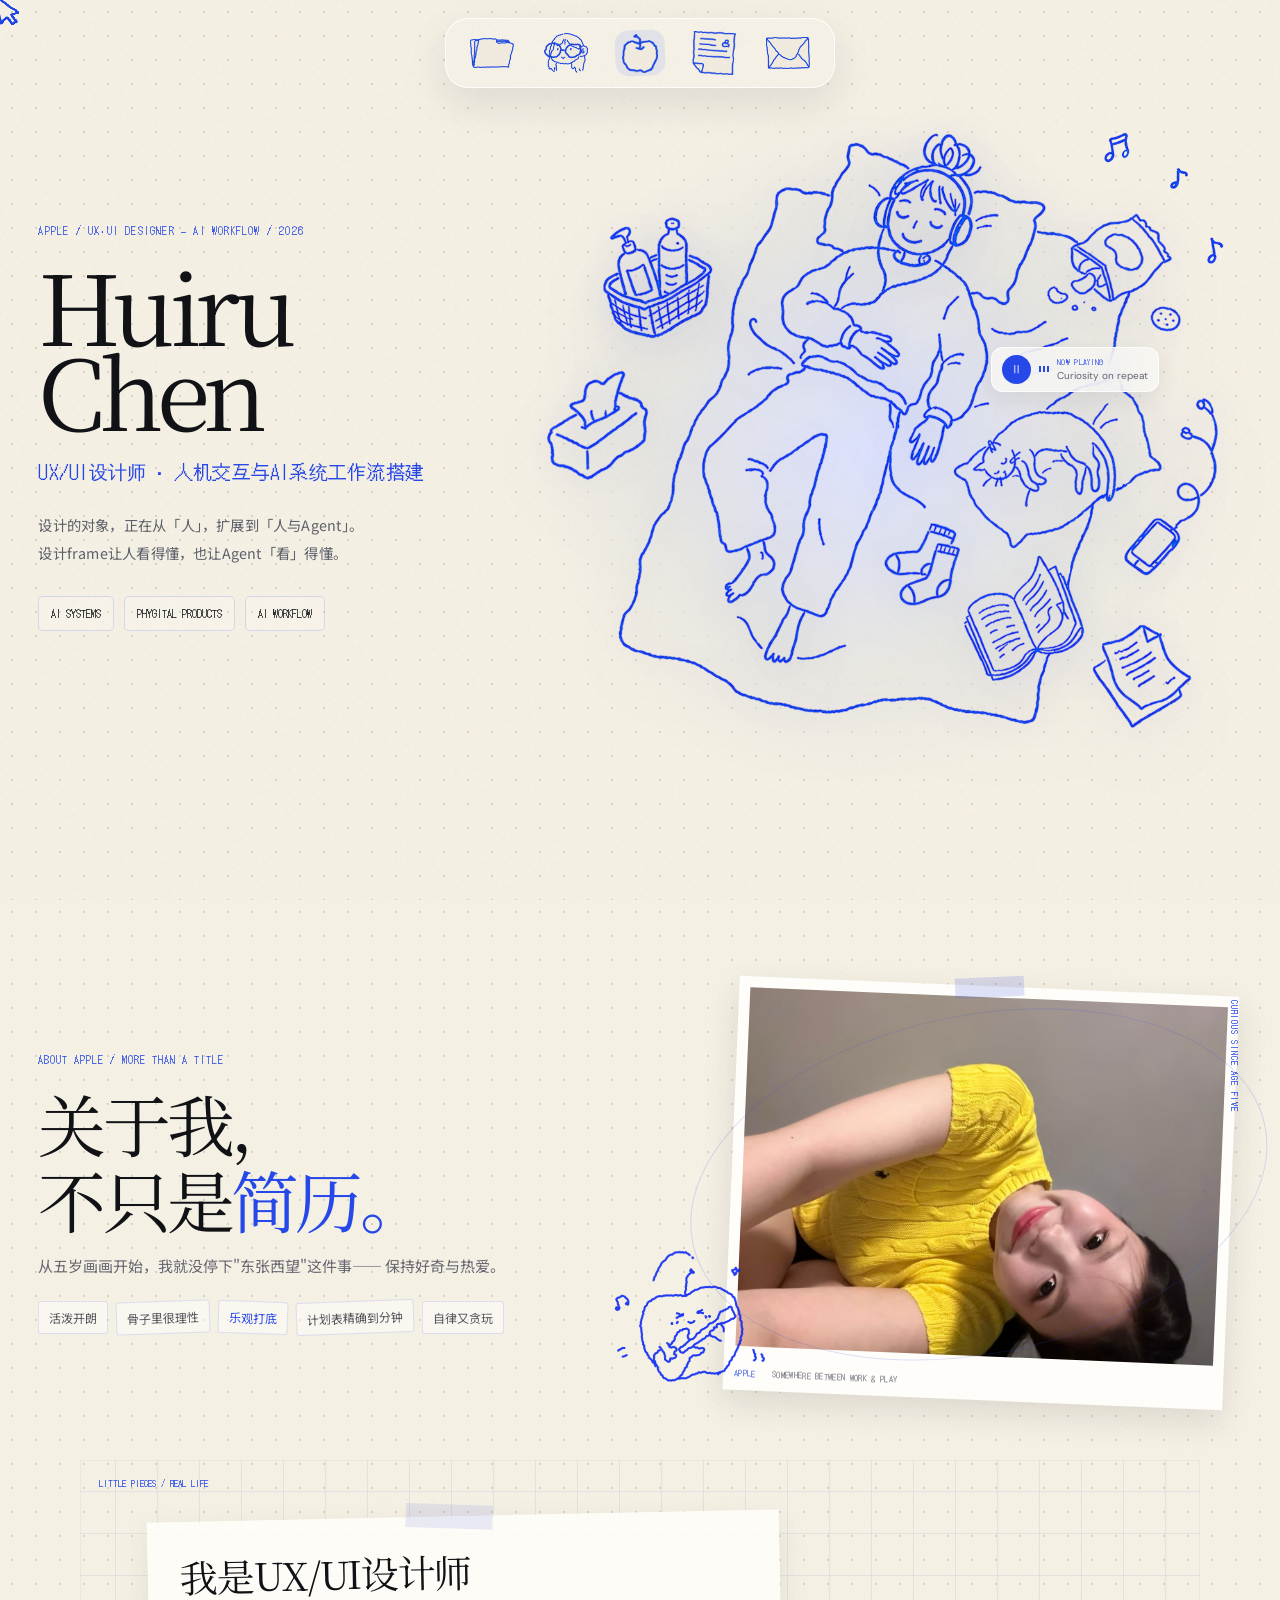
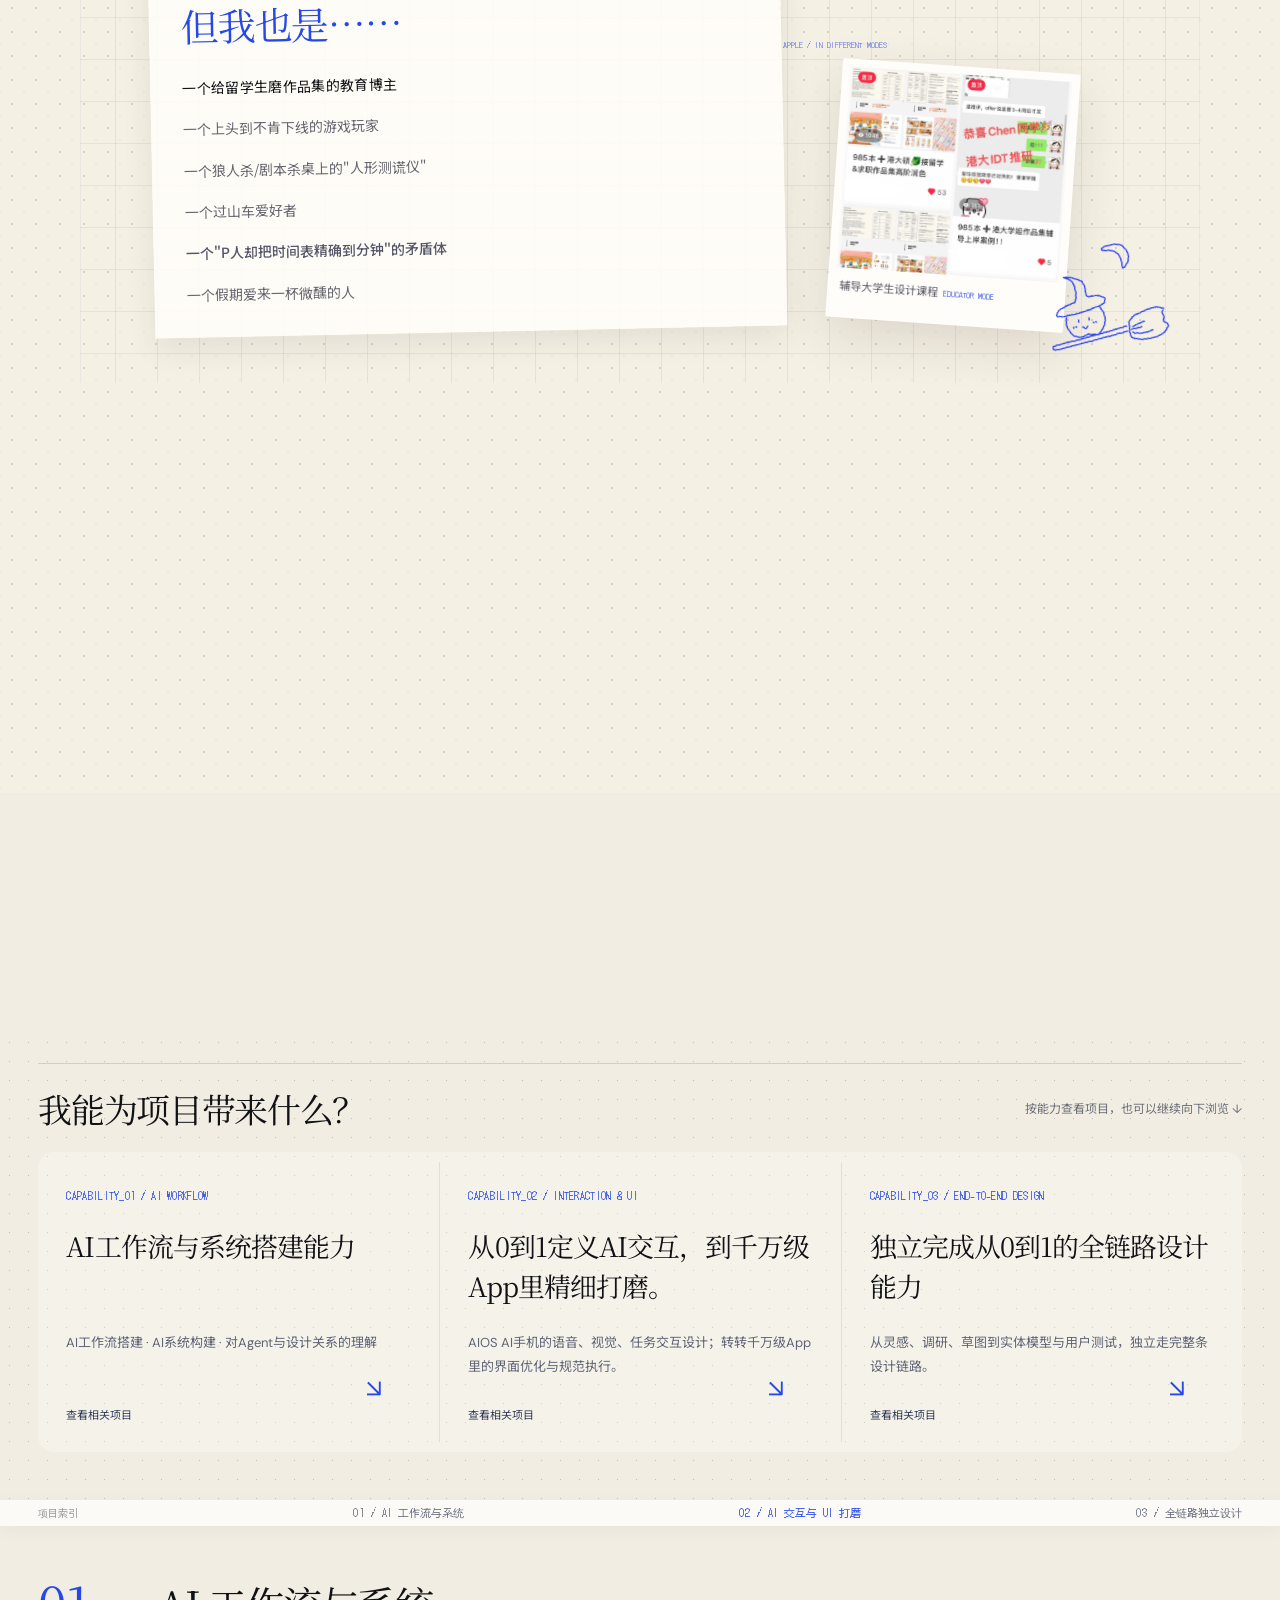
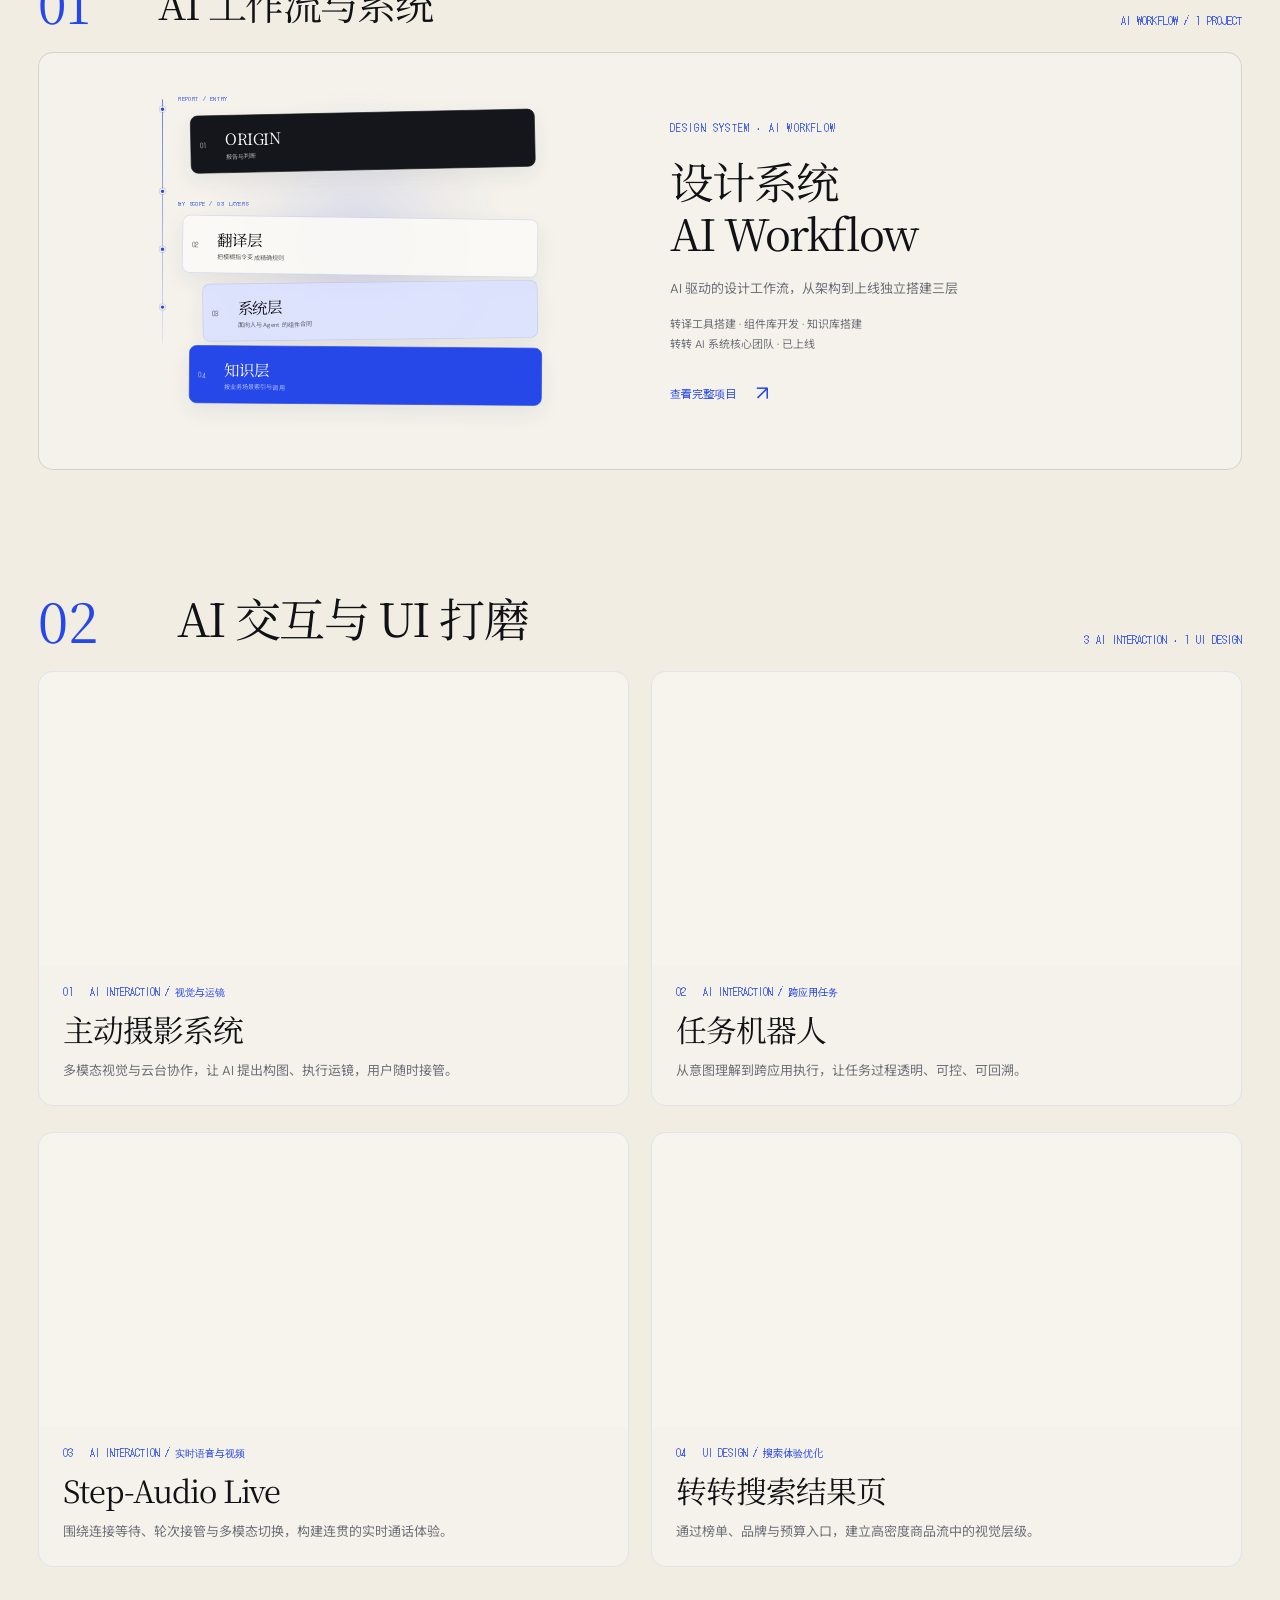
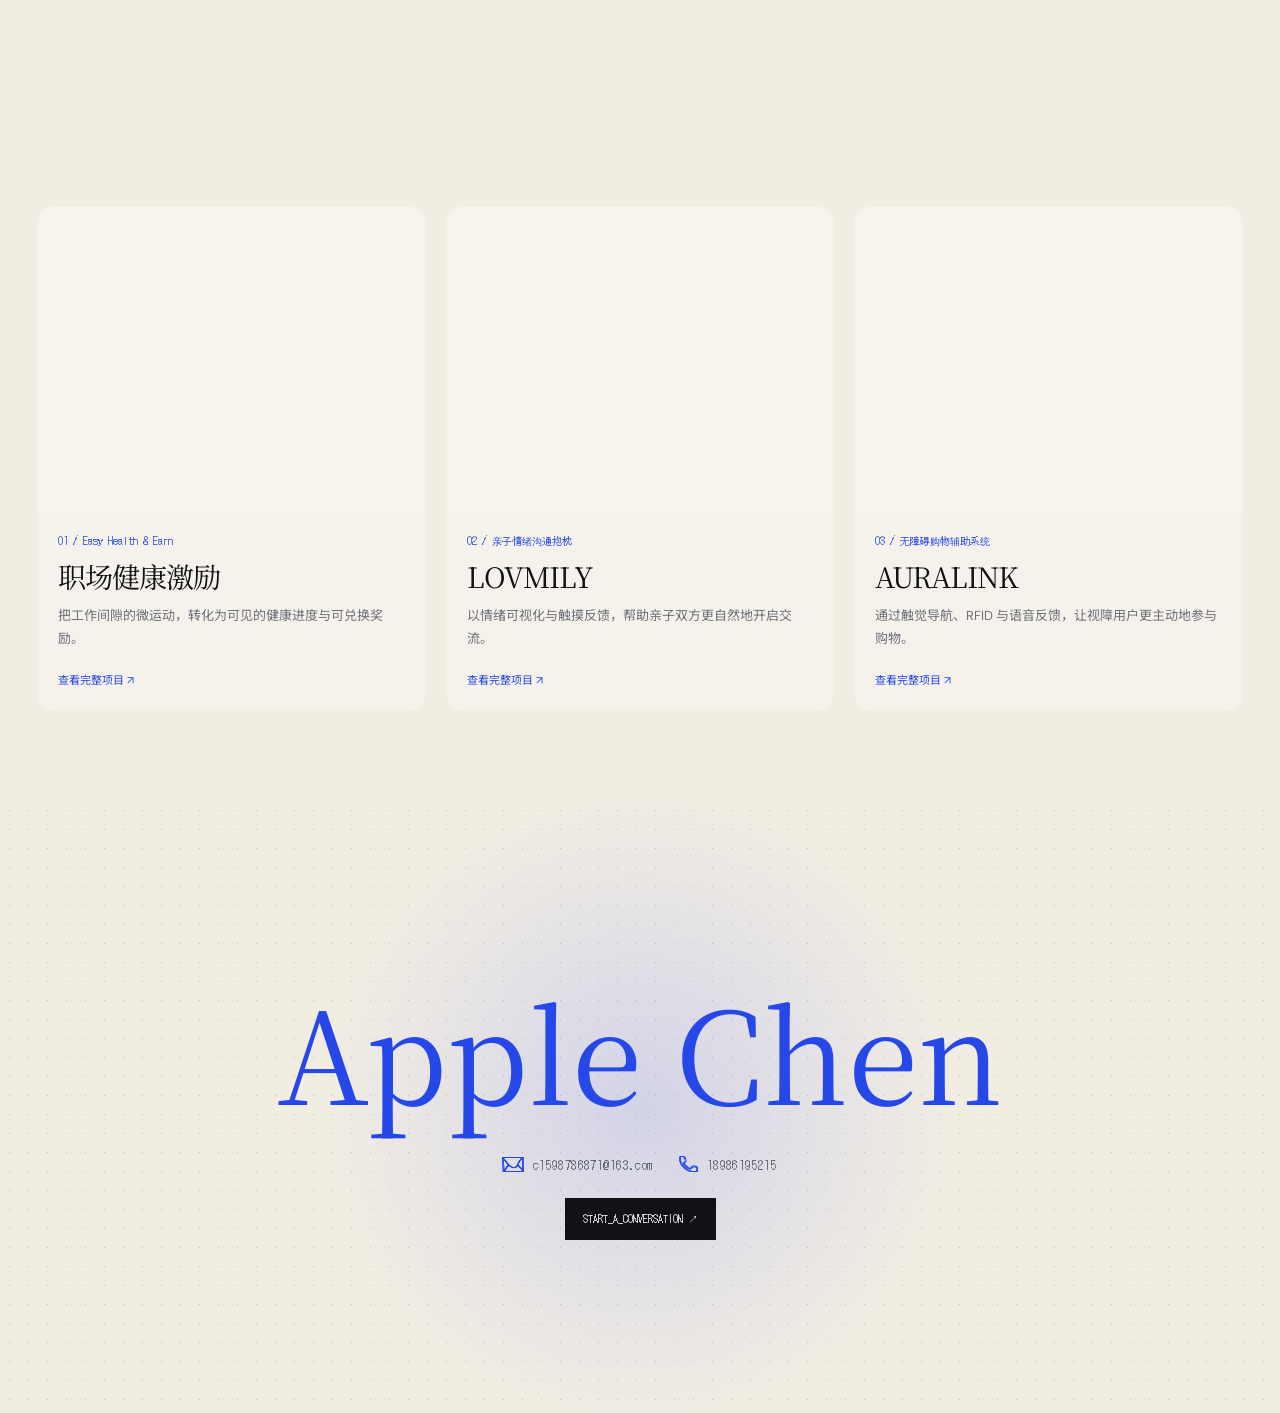
==== index.html @ 6a6ba5b2 "Publish portfolio website" ====
<!doctype html><html lang="zh-CN"><head><meta charset="utf-8"><meta name="viewport" content="width=device-width,initial-scale=1"><title>Apple Chen — AI UX Designer</title>

<style>
:root{--blue:#2648e8;--ink:#111216;--paper:#f1ede3;--cream:#f5f0e4;--white:#fcfcfa;--muted:#6e7079;--line:rgba(17,18,22,.14);--serif:"Noto Serif SC",serif;--sans:"DM Sans","Noto Sans SC",sans-serif;--pixel:"DotGothic16",monospace}*{box-sizing:border-box;margin:0;padding:0}html{scroll-behavior:smooth}body{font-family:var(--sans);background:var(--paper);color:var(--ink);overflow-x:hidden}a{color:inherit}.wrap{width:min(1420px,calc(100% - 6vw));margin:auto}.dot{background-image:radial-gradient(rgba(39,71,232,.24) .75px,transparent .75px);background-size:15px 15px}.grain{position:fixed;inset:0;pointer-events:none;z-index:9998;opacity:.025;background-image:url("data:image/svg+xml,%3Csvg viewBox='0 0 180 180' xmlns='http://www.w3.org/2000/svg'%3E%3Cfilter id='n'%3E%3CfeTurbulence baseFrequency='.9' numOctaves='3' stitchTiles='stitch'/%3E%3C/filter%3E%3Crect width='100%25' height='100%25' filter='url(%23n)'/%3E%3C/svg%3E")}
.cursor{position:fixed;z-index:10000;pointer-events:none;display:none;transform:translate(-4px,-4px)}.viewcursor{position:fixed;z-index:10001;pointer-events:none;display:none;transform:translate(-50%,-50%) scale(.5);width:72px;height:72px;border-radius:50%;background:var(--blue);color:#fff;place-items:center;font:11px var(--pixel);opacity:0;transition:opacity .18s,transform .25s}@media(pointer:fine){body,a,button{cursor:none}.cursor{display:block}.viewcursor{display:grid}.viewcursor.on{opacity:1;transform:translate(-50%,-50%) scale(1)}.viewcursor.on~.cursor{opacity:0}}
.nav{position:fixed;z-index:1000;top:18px;left:50%;transform:translateX(-50%);height:70px;width:min(660px,calc(100% - 24px));display:flex;align-items:center;justify-content:center;background:rgba(244,240,232,.78);backdrop-filter:blur(22px) saturate(150%);border:1px solid rgba(255,255,255,.85);border-radius:18px;box-shadow:0 15px 40px rgba(30,32,45,.1);transition:.35s}.nav.small{height:56px;top:10px}.brand{position:absolute;left:20px;font:11px var(--pixel)}.navicons{display:flex;gap:8px}.navicons a{width:59px;height:54px;display:grid;place-items:center;border-radius:12px;position:relative;transition:.28s}.navicons a:hover{background:#fff;transform:translateY(-5px) rotate(-2deg)}.navicons img{width:44px;height:44px;object-fit:contain}.navicons a:nth-child(3) img{width:39px;height:39px}.navicons span{position:absolute;top:59px;background:var(--ink);color:#fff;padding:5px 7px;font:9px var(--pixel);opacity:0;transform:translateY(-5px);transition:.2s;white-space:nowrap}.navicons a:hover span{opacity:1;transform:none}
.hero{height:100svh;min-height:760px;position:relative;overflow:hidden;display:grid;align-items:center;padding-top:92px}.hero:before{content:"";position:absolute;inset:0;background:linear-gradient(90deg,rgba(255,255,255,.34),transparent 42%)}.heroGrid{position:relative;display:grid;grid-template-columns:.78fr 1.22fr;align-items:center;gap:3vw}.heroCopy{z-index:3}.sys{font:11px var(--pixel);color:var(--blue);letter-spacing:.12em}.hero h1{font:400 clamp(62px,7.6vw,120px)/.88 var(--serif);letter-spacing:-.065em;margin:24px 0}.hero h1 span{display:block;color:var(--blue);font-size:.48em;margin-top:22px;letter-spacing:-.025em}.heroCopy p{font-size:clamp(16px,1.4vw,21px);line-height:1.75;color:#5d606a;max-width:590px}.tags{display:flex;gap:7px;flex-wrap:wrap;margin-top:30px}.tags span{border:1px solid var(--line);padding:7px 9px;font:10px var(--pixel);background:rgba(255,255,255,.32)}
.scene{height:min(750px,76vh);position:relative;display:grid;place-items:center;isolation:isolate}.scene:before{content:"";position:absolute;width:95%;aspect-ratio:1;border-radius:50%;background:radial-gradient(circle,#dfe4ff 0,#e9e8e2 45%,transparent 71%);z-index:-1}.listener{width:100%;height:100%;object-fit:contain;filter:drop-shadow(0 25px 38px rgba(38,47,103,.13));transition:filter .4s}.scene.playing .listener{filter:drop-shadow(0 25px 38px rgba(38,47,103,.13)) drop-shadow(0 0 18px rgba(38,72,232,.18))}.musicnote{position:absolute;color:var(--blue);font:26px var(--serif);transition:transform .2s;animation:float 3s ease-in-out infinite}.n1{top:15%;right:18%}.n2{top:28%;right:9%;animation-delay:.6s}.n3{top:12%;right:3%;animation-delay:1.1s}.n4{left:18%;bottom:19%;animation-delay:1.7s}@keyframes float{50%{transform:translateY(-12px) rotate(7deg)}}.scene:not(.playing) .musicnote{animation-play-state:paused;opacity:.28}.soundwave{position:absolute;left:55%;top:26%;width:150px;height:150px;border:1px solid var(--blue);border-radius:50%;opacity:0}.scene.playing .soundwave{animation:pulse 2s infinite}.scene.playing .soundwave:nth-of-type(2){animation-delay:.65s}.scene.playing .soundwave:nth-of-type(3){animation-delay:1.3s}@keyframes pulse{0%{transform:scale(.3);opacity:.5}100%{transform:scale(1.4);opacity:0}}.player{position:absolute;right:7%;bottom:10%;display:flex;align-items:center;gap:12px;background:rgba(255,255,255,.74);backdrop-filter:blur(15px);padding:11px 14px;border:1px solid #fff;border-radius:10px;box-shadow:0 12px 30px rgba(32,35,56,.08)}.playBtn{width:38px;height:38px;border:0;border-radius:50%;background:var(--blue);color:#fff;font-size:13px}.track b{display:block;font:10px var(--pixel);color:var(--blue)}.track span{display:block;font-size:11px;color:#646771;margin-top:3px}.equalizer{display:flex;gap:3px;align-items:center;height:28px}.equalizer i{width:3px;height:8px;background:var(--blue);animation:eq .85s infinite alternate}.equalizer i:nth-child(2){animation-delay:.2s}.equalizer i:nth-child(3){animation-delay:.4s}.scene:not(.playing) .equalizer i{animation-play-state:paused;height:3px}@keyframes eq{to{height:25px}}.scrollhint{position:absolute;bottom:22px;left:50%;font:10px var(--pixel);color:#777;writing-mode:vertical-rl}.scrollhint:after{content:"";display:block;width:1px;height:45px;background:var(--blue);margin:9px auto;animation:scroll 1.8s infinite}@keyframes scroll{0%{transform:scaleY(0);transform-origin:top}45%{transform:scaleY(1);transform-origin:top}55%{transform:scaleY(1);transform-origin:bottom}100%{transform:scaleY(0);transform-origin:bottom}}
.about{padding:120px 0;background:var(--ink);color:#fff;overflow:hidden}.aboutgrid{display:grid;grid-template-columns:.62fr 1.38fr;gap:8vw;align-items:center}.aboutportrait{height:430px;display:grid;place-items:center;position:relative}.aboutportrait:before{content:"";position:absolute;width:85%;aspect-ratio:1;border:1px dashed #5767c8;border-radius:50%;animation:spin 18s linear infinite}@keyframes spin{to{transform:rotate(360deg)}}.aboutportrait img{width:90%;height:90%;object-fit:contain;position:relative}.eyebrow{font:11px var(--pixel);color:#8394ff}.about h2{font:400 clamp(45px,5vw,76px)/1.12 var(--serif);letter-spacing:-.04em;margin:20px 0 30px}.about h2 em{font-style:normal;color:#8da0ff}.about p{font-size:clamp(17px,1.45vw,21px);line-height:1.8;color:#c6c8d0;max-width:800px}.aboutfacts{display:flex;gap:1px;margin-top:42px;background:#33343c;border:1px solid #33343c}.aboutfacts div{flex:1;padding:20px;background:#17181d}.aboutfacts b{display:block;color:#8092ff;font:9px var(--pixel);margin-bottom:8px}.aboutfacts span{font-size:12px;color:#bbbfc8}
.capIndex{padding:100px 0 110px;background:var(--white)}.indexHead{display:flex;align-items:end;justify-content:space-between;margin-bottom:38px}.indexHead h2{font:400 clamp(40px,5vw,70px)/1.06 var(--serif);letter-spacing:-.04em}.indexHead p{font:11px var(--pixel);color:var(--muted)}.capJump{display:grid;grid-template-columns:repeat(3,1fr);border:1px solid var(--ink);background:var(--ink);gap:1px}.capJump a{min-height:235px;background:var(--white);padding:25px;text-decoration:none;position:relative;overflow:hidden;transition:.35s}.capJump a:before{content:"";position:absolute;inset:100% 0 0;background:var(--blue);transition:.45s cubic-bezier(.2,.8,.2,1)}.capJump a:hover:before{inset:0}.capJump a>*{position:relative;z-index:1}.capJump a:hover{color:#fff}.capNo{font:10px var(--pixel);color:var(--blue)}.capJump a:hover .capNo{color:#fff}.capJump h3{font:400 clamp(27px,3vw,42px)/1.08 var(--serif);margin:48px 0 12px}.capJump p{font-size:13px;line-height:1.6;color:#747680;max-width:330px}.capJump a:hover p{color:#dce0ff}.jumpArrow{position:absolute!important;right:22px;bottom:18px;font-size:25px}
.rail{position:sticky;top:77px;z-index:20;background:rgba(241,237,227,.88);backdrop-filter:blur(18px);border-top:1px solid var(--line);border-bottom:1px solid var(--line)}.railin{height:52px;display:flex;align-items:center;justify-content:space-between}.rail a{text-decoration:none;font:10px var(--pixel);color:#767983;transition:.2s}.rail a.active{color:var(--blue)}.rail span{font:10px var(--pixel);color:#999}
.chapter{min-height:92vh;padding:95px 0 110px;scroll-margin-top:118px}/* Shared paper canvas: no alternating chapter backgrounds. */
#projects{background:var(--paper)}
#projects>.chapter{background:transparent;border-top:0;border-bottom:0;box-shadow:none}.chapterHead{display:grid;grid-template-columns:.25fr .75fr;gap:3vw;align-items:end;margin-bottom:38px}.chapterNo{font:400 72px/1 var(--serif);color:var(--blue)}.chapterTitle{display:flex;justify-content:space-between;align-items:end}.chapterTitle h2{font:400 clamp(38px,5vw,68px)/1.05 var(--serif);letter-spacing:-.04em}.chapterTitle p{font:11px var(--pixel);color:var(--blue)}.projectLayout{display:grid;grid-template-columns:1.38fr .62fr;gap:14px;height:610px}.sideProjects{display:grid;grid-template-rows:1fr 1fr;gap:14px}.project{position:relative;overflow:hidden;border-radius:18px;background:#fff;text-decoration:none;display:block;isolation:isolate;transition:box-shadow .35s}.project:hover{box-shadow:0 28px 65px rgba(30,33,52,.16)}.projectMedia{position:absolute;inset:0;background:#dfe3ff;overflow:hidden}.project:after{content:"";position:absolute;inset:0;background:linear-gradient(transparent 35%,rgba(0,0,0,.77));pointer-events:none}.projectInfo{position:absolute;z-index:3;left:28px;right:28px;bottom:25px;color:#fff}.projectId{font:9px var(--pixel);color:#aab5ff}.project h3{font:400 clamp(25px,3vw,44px)/1.08 var(--serif);margin:10px 0 7px}.projectInfo p{font-size:13px;color:#d6d8df}.sideProjects .projectInfo{left:21px;right:21px;bottom:18px}.sideProjects .project h3{font-size:26px}.sideProjects .projectInfo p{font-size:11px}.projectTags{display:flex;gap:5px;margin-top:15px}.projectTags span{padding:5px 7px;border:1px solid rgba(255,255,255,.35);font:8px var(--pixel)}
.aiCam{background:#121318}.aiCam img{width:100%;height:100%;object-fit:cover;transition:transform .7s}.project:hover .aiCam img{transform:scale(1.04)}.tracking{position:absolute;left:56%;top:28%;width:130px;height:130px;border:2px solid #77ff83;border-radius:18px;animation:track 3.2s ease-in-out infinite}@keyframes track{50%{transform:translate(20px,-12px) scale(.92)}}.agent{display:grid;place-items:center;background-color:#dfe3ff;background-image:radial-gradient(#6077f0 .7px,transparent .7px);background-size:13px 13px}.flow{display:flex;gap:5px;align-items:center}.flow span{background:#fff;padding:10px;font:8px var(--pixel);border:1px solid #aeb8ed}.flow i{color:var(--blue);font-style:normal}.love{display:grid;place-items:center;background:linear-gradient(140deg,#ddd5d1,#d9ddff)}.pillow{width:48%;aspect-ratio:1.3;background:rgba(255,255,255,.8);border-radius:46%;box-shadow:0 25px 60px rgba(55,44,92,.2);animation:breathe 3s ease-in-out infinite}@keyframes breathe{50%{transform:scale(1.06)}}.ring{display:grid;place-items:center;background:#111}.ring i{width:150px;height:150px;border:27px solid #c8c8c8;border-radius:50%;box-shadow:0 20px 50px #000}.access{display:grid;place-items:center;background:#17181d}.access svg,.jewel svg,.health svg{width:75%;height:75%}.access path,.jewel path,.health path{fill:none;stroke:#7185ff;stroke-width:2}.access circle,.health circle{fill:#fff}.jewel{display:grid;place-items:center;background:#dad8cf}.jewel path{stroke:#111}.health{display:grid;place-items:center;background:#dce3ff}.health path{stroke:var(--blue);stroke-dasharray:8 7;animation:path 10s linear infinite}@keyframes path{to{stroke-dashoffset:-160}}.lac{display:grid;place-items:center;background:#17181d;color:#fff}.metric{font:400 74px var(--serif)}.metric small{display:block;text-align:center;color:#91a1ff;font:9px var(--pixel)}.web{display:grid;place-items:center;background-color:#eee;background-image:linear-gradient(rgba(0,0,0,.07) 1px,transparent 1px),linear-gradient(90deg,rgba(0,0,0,.07) 1px,transparent 1px);background-size:30px 30px}.wire{width:70%;padding:22px;background:#fff;border:1px solid #999}.wire i{display:block;height:7px;background:#ddd;margin:8px}.wire i:first-child{width:43%;background:var(--blue)}
.footer{min-height:68vh;display:grid;place-items:center;text-align:center;position:relative;overflow:hidden}.footer:before{content:"";position:absolute;width:650px;height:650px;border-radius:50%;background:radial-gradient(circle,rgba(59,82,255,.17),transparent 68%)}.footer h2{font:400 clamp(72px,10vw,150px)/.9 var(--serif);color:var(--blue);position:relative}.footer a{display:inline-flex;margin-top:38px;padding:13px 18px;background:var(--ink);color:#fff;text-decoration:none;font:10px var(--pixel);position:relative;transition:.25s}.footer a:hover{transform:translateY(-5px);background:var(--blue)}.reveal{opacity:0;transform:translateY(35px);transition:opacity .75s,transform .75s cubic-bezier(.2,.8,.2,1)}.reveal.seen{opacity:1;transform:none}
@media(max-width:850px){.brand{display:none}.nav{width:min(420px,calc(100% - 20px))}.navicons{gap:1px}.navicons a{width:53px}.hero{height:auto;min-height:100svh;padding:120px 0 60px}.heroGrid,.aboutgrid{grid-template-columns:1fr;text-align:center}.heroCopy p,.about p{margin:auto}.tags{justify-content:center}.scene{height:52vh}.player{right:2%;bottom:2%}.aboutportrait{height:300px}.aboutfacts{display:grid}.indexHead,.chapterTitle{display:block}.indexHead p,.chapterTitle p{margin-top:14px}.capJump{grid-template-columns:1fr}.chapterHead{grid-template-columns:1fr}.projectLayout{height:auto;grid-template-columns:1fr}.project{height:520px}.sideProjects .project{height:360px}.rail span{display:none}.railin{gap:10px}.rail a{font-size:8px}.wrap{width:min(100% - 26px,700px)}}
/* v3: long-form About + portfolio-like rhythm */
.cursor{width:29px;height:35px;object-fit:contain}.viewcursor{width:94px;height:64px;background:transparent}.viewcursor img{width:100%;height:100%;object-fit:contain}.hero{background:var(--cream)}.scene{height:min(690px,72vh);padding:28px}.listener{max-width:100%;max-height:100%;width:auto;height:auto}.heroBridge{height:120px;background:var(--cream);position:relative;overflow:hidden}.heroBridge:before{content:"";position:absolute;left:-4%;right:-4%;bottom:-65px;height:140px;border:3px solid var(--blue);border-radius:50% 50% 0 0/100% 100% 0 0;opacity:.5}.heroBridge img{position:absolute;width:150px;right:7%;top:5px;transform:rotate(8deg)}
.about{padding:0;background:var(--cream);color:var(--ink)}.aboutIntro{padding:100px 0 110px}.aboutIntroGrid{display:grid;grid-template-columns:.82fr 1.18fr;gap:7vw;align-items:center}.aboutArt{height:560px;position:relative;display:grid;place-items:center}.aboutArt:before{content:"";position:absolute;width:86%;aspect-ratio:1;border-radius:50%;background:#dfe4ff}.aboutArt img{width:92%;height:92%;object-fit:contain;position:relative}.aboutSticker{position:absolute;padding:10px 13px;background:#fff;border:1px solid var(--ink);box-shadow:5px 5px 0 var(--blue);font:10px var(--pixel)}.st1{top:9%;left:0;transform:rotate(-5deg)}.st2{right:0;bottom:15%;transform:rotate(5deg)}.aboutIntro h2{font:400 clamp(52px,6.5vw,96px)/1 var(--serif);letter-spacing:-.055em;margin:23px 0 30px}.aboutIntro h2 em{font-style:normal;color:var(--blue)}.aboutIntro p{font-size:clamp(17px,1.5vw,22px);line-height:1.85;color:#555861;max-width:780px}.personality{display:flex;gap:7px;flex-wrap:wrap;margin-top:34px}.personality span{padding:8px 11px;border:1px solid var(--ink);font:10px var(--pixel);background:#fff;transition:.25s}.personality span:hover{background:var(--blue);color:#fff;transform:rotate(-3deg) translateY(-4px)}
.aboutNumbers{border-top:1px solid var(--ink);border-bottom:1px solid var(--ink);display:grid;grid-template-columns:1fr 1fr;background:var(--ink);gap:1px}.aboutNumbers article{background:var(--cream);padding:65px 6vw;position:relative;overflow:hidden}.aboutNumbers b{display:block;font:400 clamp(65px,8vw,120px)/1 var(--serif);color:var(--blue);transition:.3s}.aboutNumbers p{font-size:14px;line-height:1.6;color:#656872;margin-top:13px;max-width:350px}.aboutNumbers small{position:absolute;right:25px;top:22px;font:9px var(--pixel);color:#777}.aboutNumbers article:hover b{font-style:italic;transform:translateX(10px)}
.journey{padding:120px 0;background:#e1e5ff;position:relative;overflow:hidden}.journeyTitle{display:flex;justify-content:space-between;align-items:end;margin-bottom:70px}.journeyTitle h3{font:400 clamp(42px,5.5vw,78px)/1.05 var(--serif);letter-spacing:-.04em}.journeyTitle p{font:10px var(--pixel);color:var(--blue)}.timeline{position:relative;display:grid}.timeline:before{content:"";position:absolute;left:50%;top:0;bottom:0;width:2px;background:var(--blue);transform:translateX(-50%)}.timeRow{min-height:175px;display:grid;grid-template-columns:1fr 90px 1fr;align-items:center}.timeRow:nth-child(odd) .timeCopy{grid-column:1;text-align:right}.timeRow:nth-child(odd) .timeDot{grid-column:2}.timeRow:nth-child(even) .timeCopy{grid-column:3}.timeRow:nth-child(even) .timeDot{grid-column:2;grid-row:1}.timeDot{width:18px;height:18px;border:3px solid var(--blue);background:var(--cream);border-radius:50%;justify-self:center;position:relative}.timeDot:after{content:"";position:absolute;inset:-14px;border:1px solid var(--blue);border-radius:50%;animation:ping 2.4s infinite}@keyframes ping{50%{transform:scale(1.3);opacity:0}}.timeCopy{padding:23px 28px}.timeCopy small{font:10px var(--pixel);color:var(--blue)}.timeCopy h4{font:500 clamp(19px,2vw,28px) var(--sans);margin:8px 0}.timeCopy p{font-size:13px;color:#656979;line-height:1.6}.toolbox{padding:110px 0;background:var(--cream)}.toolGrid{display:grid;grid-template-columns:.8fr 1.2fr;gap:8vw;align-items:start}.toolbox h3{font:400 clamp(43px,5.5vw,78px)/1.06 var(--serif);letter-spacing:-.04em;position:sticky;top:125px}.skillCloud{display:flex;flex-wrap:wrap;gap:10px}.skillCloud span{font:11px var(--pixel);border:1px solid var(--ink);padding:15px 18px;background:#fff;transition:.28s}.skillCloud span:nth-child(3n){border-radius:50%}.skillCloud span:nth-child(4n){transform:rotate(3deg)}.skillCloud span:hover{background:var(--ink);color:#fff;transform:translateY(-7px) rotate(-2deg);box-shadow:7px 7px 0 var(--blue)}
.capIndex{padding:115px 0;background:var(--white)}.capJump{height:465px;display:flex;gap:13px;border:0;background:transparent}.capJump a{flex:1;min-height:0;border:1px solid var(--line);border-radius:20px;background:#f1f1ef;padding:28px;transition:flex .65s cubic-bezier(.2,.8,.2,1),background .35s,color .35s}.capJump a:before{display:none}.capJump a:hover{flex:2.2;background:var(--ink);color:#fff}.capJump a:nth-child(2):hover{background:var(--blue)}.capJump h3{margin-top:85px;font-size:clamp(30px,3.6vw,56px)}.capJump p{position:absolute;left:28px;right:28px;bottom:34px;opacity:0;transform:translateY(12px);transition:.35s}.capJump a:hover p{opacity:1;transform:none;color:#d7dae5}.jumpArrow{transition:.3s}.capJump a:hover .jumpArrow{transform:translateY(7px)}
.chapter{position:relative}.project{border:1px solid rgba(17,18,22,.12)}.projectLayout{transform:rotate(-.35deg)}.sideProjects{transform:translateY(18px) rotate(.55deg)}.chapter:nth-child(even) .projectLayout{transform:rotate(.35deg)}.chapter:nth-child(even) .sideProjects{transform:translateY(18px) rotate(-.55deg)}
@media(max-width:850px){.aboutIntroGrid,.toolGrid{grid-template-columns:1fr;text-align:center}.aboutArt{height:380px}.aboutNumbers{grid-template-columns:1fr}.timeline:before{left:16px}.timeRow{grid-template-columns:34px 1fr}.timeRow .timeDot,.timeRow:nth-child(odd) .timeDot,.timeRow:nth-child(even) .timeDot{grid-column:1;grid-row:1}.timeRow .timeCopy,.timeRow:nth-child(odd) .timeCopy,.timeRow:nth-child(even) .timeCopy{grid-column:2;text-align:left}.toolbox h3{position:static;margin-bottom:45px}.capJump{height:auto;display:grid}.capJump a{min-height:250px}.capJump a:hover{min-height:380px}.projectLayout,.sideProjects,.chapter:nth-child(even) .projectLayout,.chapter:nth-child(even) .sideProjects{transform:none}.heroBridge{height:80px}}
/* v4: quieter navigation, playful transitions, three project rhythms */
.nav{width:auto;min-width:390px;padding:0 10px;height:64px;border-radius:16px;background:rgba(245,241,232,.9)}.nav.small{height:52px}.brand{display:none}.navicons a{width:66px}.navicons a:after{content:"";position:absolute;left:50%;bottom:1px;width:0;height:3px;background:var(--blue);border-radius:50%;transform:translateX(-50%) rotate(-2deg);transition:.28s}.navicons a.current:after{width:28px}.navicons span{background:var(--cream);color:var(--ink);border:1px solid var(--ink);box-shadow:3px 3px 0 var(--blue);transform:translateY(-8px) rotate(-2deg)}.navicons a:hover span{transform:translateY(0) rotate(-2deg)}.heroBridge{display:none}
.desk{padding:95px 0 120px;background:var(--cream);overflow:hidden}.deskGrid{display:grid;grid-template-columns:.72fr 1.28fr;gap:5vw;align-items:center}.deskCopy h3{font:400 clamp(44px,5.5vw,78px)/1.06 var(--serif);letter-spacing:-.045em}.deskCopy p{font-size:15px;color:#646771;line-height:1.75;margin-top:24px;max-width:460px}.deskScene{height:570px;position:relative;display:grid;place-items:center}.deskScene:before{content:"";position:absolute;inset:7% 2%;background:#e0e5ff;border-radius:50%;transform:rotate(-3deg)}.deskScene img{width:100%;height:100%;object-fit:contain;position:relative;transition:transform .25s}.hot{position:absolute;width:16px;height:16px;border:3px solid var(--blue);background:var(--cream);border-radius:50%;z-index:3}.hot:after{content:attr(data-note);position:absolute;left:22px;top:-12px;width:max-content;max-width:190px;padding:9px 11px;background:var(--ink);color:#fff;font:10px/1.45 var(--pixel);opacity:0;transform:translateY(7px);transition:.25s}.hot:hover:after{opacity:1;transform:none}.h1{left:44%;top:40%}.h2{right:17%;top:38%}.h3{left:16%;bottom:24%}.deskMode{display:flex;gap:7px;margin-top:35px}.deskMode button{border:1px solid var(--ink);background:#fff;padding:9px 12px;font:10px var(--pixel);transition:.25s}.deskMode button.active,.deskMode button:hover{background:var(--blue);color:#fff;transform:translateY(-3px)}
.projectPortal{min-height:72vh;padding:90px 0 45px;background:#e1e5ff;position:relative;overflow:hidden;display:grid;align-items:center}.portalGrid{display:grid;grid-template-columns:1fr 1fr;gap:5vw;align-items:center}.portalArt{height:510px;position:relative;display:grid;place-items:center}.portalArt img{width:94%;height:94%;object-fit:contain;position:relative;transition:transform .7s cubic-bezier(.2,.8,.2,1)}.projectPortal.seen .portalArt img{transform:translateY(-15px) rotate(2deg)}.portalCopy h3{font:400 clamp(48px,6.5vw,94px)/1 var(--serif);letter-spacing:-.055em}.portalCopy p{font-size:16px;line-height:1.7;color:#5c6070;margin-top:24px}.miniFolders{position:absolute;inset:0;pointer-events:none}.miniFolders i{position:absolute;width:120px;height:78px;border:2px solid var(--blue);background:var(--cream);border-radius:8px;opacity:0;transition:.7s .2s}.miniFolders i:before{content:"";position:absolute;width:48px;height:13px;border:2px solid var(--blue);border-bottom:0;top:-15px;left:8px;border-radius:6px 6px 0 0}.miniFolders i:nth-child(1){left:2%;top:18%}.miniFolders i:nth-child(2){right:4%;top:16%}.miniFolders i:nth-child(3){right:10%;bottom:8%}.projectPortal.seen .miniFolders i{opacity:1}.projectPortal.seen .miniFolders i:nth-child(1){transform:rotate(-8deg) translate(-15px,-5px)}.projectPortal.seen .miniFolders i:nth-child(2){transform:rotate(7deg) translate(12px,-8px)}.projectPortal.seen .miniFolders i:nth-child(3){transform:rotate(-4deg) translate(8px,12px)}
.capIndex{padding-top:65px;background:#e1e5ff}.indexHead{margin-bottom:28px}.capJump{height:410px}.capJump a{background:rgba(252,252,250,.85)}.rail{top:69px}.chapter{min-height:0;padding:68px 0 90px}.chapterHead{margin-bottom:24px;grid-template-columns:100px 1fr}.chapterNo{font-size:54px}.chapterTitle h2{font-size:clamp(35px,4.3vw,60px)}.projectLayout{height:610px;transform:none!important}.sideProjects{transform:none!important}
#cap-ai .projectLayout{grid-template-columns:1fr;grid-template-rows:1.12fr .88fr;height:680px}#cap-ai .projectLayout>.project{grid-row:1}#cap-ai .sideProjects{grid-row:2;grid-template-columns:1fr 1fr;grid-template-rows:1fr}#cap-ai .sideProjects .project{height:auto}
#cap-physical .projectLayout{grid-template-columns:repeat(3,1fr);height:530px}#cap-physical .sideProjects{display:contents}#cap-physical .project{height:530px}#cap-physical .projectInfo{left:22px;right:22px}
#cap-impact .projectLayout{grid-template-columns:.82fr 1.24fr .94fr;height:500px}#cap-impact .sideProjects{display:contents}#cap-impact .project{height:500px}#cap-impact .project:nth-child(2){transform:translateY(32px)}
.chapter .project{border-radius:15px}.chapter .project:after{background:linear-gradient(transparent 45%,rgba(0,0,0,.82))}.chapter .project:hover{transform:translateY(-8px)!important}.chapter .sideProjects .project:hover{transform:translateY(-8px)!important}
@media(max-width:850px){.nav{min-width:0;width:min(410px,calc(100% - 18px))}.navicons a{width:55px}.deskGrid,.portalGrid{grid-template-columns:1fr;text-align:center}.deskCopy p,.portalCopy p{margin-left:auto;margin-right:auto}.deskMode{justify-content:center}.deskScene,.portalArt{height:390px}.projectPortal{padding-top:70px}.capJump{height:auto}.projectLayout,#cap-ai .projectLayout,#cap-physical .projectLayout,#cap-impact .projectLayout{height:auto;display:grid;grid-template-columns:1fr;grid-template-rows:auto}.sideProjects,#cap-ai .sideProjects,#cap-physical .sideProjects,#cap-impact .sideProjects{display:grid;grid-template-columns:1fr;grid-template-rows:auto}.project,#cap-ai .project,#cap-physical .project,#cap-impact .project{height:450px!important;transform:none!important}}
/* v5: stickers become annotations, navigation becomes one expanding object */
.desk{display:none}.projectPortal{min-height:0;height:260px;padding:25px 0;background:var(--cream);border-top:1px solid var(--line);border-bottom:1px solid var(--line)}.portalGrid{grid-template-columns:240px 1fr;gap:4vw}.portalArt{height:205px}.portalArt img{width:190px;height:190px}.portalCopy h3{font-size:clamp(30px,4vw,58px)}.portalCopy p{margin-top:12px}.miniFolders i{width:72px;height:46px;opacity:.55}.miniFolders i:nth-child(1){left:2%;top:14%}.miniFolders i:nth-child(2){right:3%;top:10%}.miniFolders i:nth-child(3){right:12%;bottom:5%}
.nav{height:70px;overflow:hidden;transition:height .42s cubic-bezier(.2,.8,.2,1),top .35s,box-shadow .35s;background:rgba(245,241,232,.82)}.nav:hover{height:105px;box-shadow:0 22px 48px rgba(30,32,45,.13)}.nav.small{height:56px}.nav.small:hover{height:94px}.navicons{align-self:flex-start;margin-top:8px}.navicons a{height:54px}.navicons a:before{content:"";position:absolute;inset:4px 8px;border-radius:14px;background:#dfe4ff;opacity:0;transform:scale(.7) rotate(-5deg);transition:.3s}.navicons a.current:before{opacity:1;transform:scale(1) rotate(-2deg)}.navicons img{position:relative;z-index:1}.navicons span{top:63px;left:50%;transform:translateX(-50%) translateY(-8px);background:transparent;color:var(--blue);border:0;box-shadow:none;padding:0;font:500 13px var(--sans);opacity:0}.nav:hover .navicons span{opacity:1;transform:translateX(-50%) translateY(0)}.navicons a:hover span{transform:translateX(-50%) translateY(0)}.navicons a:hover img{animation:iconWiggle .45s ease}@keyframes iconWiggle{25%{transform:rotate(-7deg) scale(1.06)}65%{transform:rotate(5deg) scale(1.08)}}.navicons a:after{bottom:-1px;z-index:2}.nav:hover .navicons a.current:after{bottom:-31px}
.capJump a{flex:1;transition:flex .72s cubic-bezier(.16,.84,.25,1),background .4s,color .4s,transform .4s}.capJump:has(a:hover) a{flex:.68;filter:saturate(.7)}.capJump:has(a:hover) a:hover{flex:2.65;filter:none;transform:translateY(-12px);box-shadow:0 25px 55px rgba(30,34,52,.13)}.capJump a:hover h3{transform:translateY(-12px)}.capJump h3{transition:.45s}.capJump a:hover .jumpArrow{font-size:34px;transform:translateY(10px) rotate(-8deg)}
.project{--rx:0deg;--ry:0deg;--lift:0px;transform:perspective(1100px) rotateX(var(--rx)) rotateY(var(--ry)) translateY(var(--lift))!important;transition:transform .18s ease,box-shadow .35s,filter .35s}.project:before{content:"";position:absolute;inset:0;border:2px solid var(--blue);border-radius:inherit;z-index:5;opacity:0;transform:scale(.985);transition:.3s;pointer-events:none}.project:hover{--lift:-12px;box-shadow:0 35px 72px rgba(30,33,52,.2);z-index:10}.project:hover:before{opacity:1;transform:scale(1)}.projectMedia{transition:transform .5s}.project:hover .projectMedia{transform:scale(1.035)}.projectInfo{transition:transform .42s cubic-bezier(.2,.8,.2,1)}.project:hover .projectInfo{transform:translateY(-10px)}.projectId{transition:.3s}.project:hover .projectId{letter-spacing:.1em;color:#c3cbff}.projectTags{transition:.35s}.project:hover .projectTags{transform:translateY(-4px)}
.scrollProgress{position:fixed;top:0;left:0;height:3px;width:100%;z-index:10002;transform:scaleX(0);transform-origin:left;background:var(--blue);pointer-events:none}.sectionGlow{position:fixed;width:460px;height:460px;border-radius:50%;background:radial-gradient(circle,rgba(81,105,255,.08),transparent 68%);pointer-events:none;z-index:0;transform:translate(-50%,-50%)}.chapter,.capIndex,.about,.footer{position:relative;z-index:1}.chapterHead.reveal.seen .chapterNo{animation:numIn .7s cubic-bezier(.2,.8,.2,1)}@keyframes numIn{from{transform:translateY(35px) rotate(-8deg);opacity:0}to{transform:none;opacity:1}}.projectLayout{opacity:0;transform:translateY(30px)!important;transition:opacity .75s,transform .75s cubic-bezier(.2,.8,.2,1)!important}.chapter.inview .projectLayout{opacity:1;transform:none!important}.projectPortal .portalArt:after{content:"DECORATION_ONLY";position:absolute;right:0;bottom:18px;font:8px var(--pixel);color:var(--blue)}
@media(max-width:850px){.projectPortal{height:auto;padding:45px 0}.portalGrid{grid-template-columns:1fr}.portalArt{height:170px}.nav:hover,.nav.small:hover{height:92px}.capJump:has(a:hover) a,.capJump:has(a:hover) a:hover{flex:auto;filter:none;transform:none}.project{transform:none!important}.sectionGlow{display:none}}
/* v6: neutral paper-dot layer — personality zones only, never over project imagery */
:root{--paper-dot:rgba(103,99,88,.18)}
.dot{background-image:radial-gradient(var(--paper-dot) .72px,transparent .72px);background-size:19px 19px}
.hero.dot{background-color:var(--cream);background-image:linear-gradient(90deg,rgba(245,240,228,.18),rgba(245,240,228,.72) 48%,rgba(245,240,228,.12)),radial-gradient(var(--paper-dot) .72px,transparent .72px);background-size:auto,19px 19px}
.aboutIntro,.projectPortal,.capIndex,.footer.dot{background-image:radial-gradient(var(--paper-dot) .72px,transparent .72px);background-size:19px 19px;background-position:0 0}
.aboutIntro{background-color:var(--cream)}.projectPortal{background-color:var(--cream)}.capIndex{background-color:#e1e5ff}.footer.dot{background-color:var(--paper)}
.aboutNumbers,.journey,.toolbox,.chapter,.rail{background-image:none}
@media(max-width:850px){.dot,.hero.dot,.aboutIntro,.projectPortal,.capIndex,.footer.dot{background-size:17px 17px}}
/* v7: complete illustration, quieter music controls and a clean rounded navigation */
.cursor{width:26px;height:32px;filter:drop-shadow(.48px 0 0 var(--blue)) drop-shadow(-.48px 0 0 var(--blue)) drop-shadow(0 .42px 0 var(--blue))}
.hero{height:auto;min-height:100svh;padding:104px 0 38px}.heroGrid{align-items:center}.scene{height:min(650px,calc(100svh - 162px));min-height:480px;padding:16px 12px 30px;overflow:visible}.listener{width:100%;height:100%;max-width:100%;max-height:100%;object-fit:contain;object-position:center center}
.musicnote{width:29px;height:34px;object-fit:contain;display:block;pointer-events:none}.musicnote.n1{width:25px;height:32px;top:17%;right:20%}.musicnote.n2{width:24px;height:36px;top:26%;right:11%}.musicnote.n3{width:33px;height:33px;top:13%;right:3%}
.player{right:6%;bottom:8%;gap:8px;padding:7px 10px;border-radius:12px;background:rgba(250,249,246,.8);border:1px solid rgba(255,255,255,.88);box-shadow:0 8px 22px rgba(32,35,56,.07)}.playBtn{width:29px;height:29px;font-size:11px}.equalizer{height:19px;gap:2px}.equalizer i{width:2px;height:6px}.track b{font-size:8px;letter-spacing:.04em}.track span{font-size:10px;margin-top:2px}@keyframes eq{to{height:16px}}
.nav{border-radius:23px}.navicons a:after,.navicons a.current:after,.nav:hover .navicons a.current:after{display:none}.navicons a.current:before{background:rgba(120,139,246,.15)}.navicons span{font-family:"PingFang SC","Hiragino Sans GB","Microsoft YaHei","Noto Sans SC",sans-serif;font-size:13px;font-weight:600;letter-spacing:.025em}
@media(max-width:850px){.hero{padding:112px 0 42px}.scene{height:min(62vh,520px);min-height:360px;padding:12px 5px 20px}.player{right:2%;bottom:4%}.musicnote{transform:scale(.85)}}
/* v8: seamless paper canvas, genuinely centered dock and a fully visible illustration */
:root{--paper-dot:rgba(96,91,79,.32)}
.cursor{width:23px;height:29px;filter:drop-shadow(.7px 0 0 var(--blue)) drop-shadow(-.7px 0 0 var(--blue)) drop-shadow(0 .65px 0 var(--blue))}
.hero.dot,.about,.aboutIntro{background-color:var(--cream);background-image:radial-gradient(var(--paper-dot) .85px,transparent .85px);background-size:18px 18px;background-position:0 0}.hero:before{display:none}.hero{height:auto;min-height:100svh;padding:110px 0 72px;overflow:visible}.heroGrid{align-items:center}.scene{height:min(610px,calc(100svh - 210px));min-height:440px;padding:12px 12px 48px;overflow:visible}.listener{width:100%;height:100%;object-fit:contain;object-position:center;transform-origin:center}.aboutIntro{padding-top:80px;border-top:0}.heroBridge{display:none}
.hero h1 span{font-family:"PingFang SC","Microsoft YaHei","Noto Sans SC",sans-serif;font-weight:500;font-size:clamp(18px,1.95vw,29px);line-height:1.5;letter-spacing:-.015em;margin-top:22px;max-width:670px}.heroCopy p{font-size:clamp(15px,1.25vw,19px);line-height:1.85;max-width:670px}.sys{font-size:10px;white-space:nowrap}.tags{gap:10px}.tags span{position:relative;overflow:hidden;padding:9px 12px;border:1px solid rgba(38,72,232,.22);border-radius:5px;transition:transform .34s cubic-bezier(.2,.8,.2,1),background .28s,color .28s,border-color .28s,box-shadow .34s}.tags span:hover{transform:translateY(-6px) rotate(-1deg);background:var(--blue);border-color:var(--blue);color:white;box-shadow:4px 5px 0 rgba(38,72,232,.16)}.tags span:nth-child(2):hover{transform:translateY(-6px) rotate(1deg)}
.player{right:calc(6% + 10px);bottom:calc(8% + 30px)}
.nav,.nav.small{align-items:center}.navicons{align-self:center;margin-top:0;height:54px;align-items:center}.nav.small .navicons{height:50px}.nav.small .navicons a{height:48px}.nav.small .navicons a:before{inset:3px 8px}.nav.small .navicons img{width:40px;height:40px}.nav.small .navicons a:nth-child(3) img{width:36px;height:36px}.nav:hover .navicons,.nav.small:hover .navicons{align-self:flex-start;margin-top:8px}.nav:hover .navicons span{top:61px}.nav.small:hover .navicons span{top:56px}
@media(max-width:850px){.hero{padding:110px 0 55px}.scene{height:min(54vh,450px);min-height:330px;padding:10px 5px 38px}.player{right:calc(2% + 10px);bottom:calc(4% + 30px)}.sys{white-space:normal}.hero h1 span{font-size:20px}.aboutIntro{padding-top:65px}}
/* v9: alternating paper dots, intrinsic illustration height and restrained typography */
:root{--paper-dot-dark:rgba(112,105,89,.22);--paper-dot-light:rgba(112,105,89,.105);--zh-ui:"DotGothic16","PingFang SC","Hiragino Sans GB","Microsoft YaHei",sans-serif}
.hero.dot,.about,.aboutIntro{background-color:var(--cream);background-image:radial-gradient(var(--paper-dot-dark) .76px,transparent .86px),radial-gradient(var(--paper-dot-light) .66px,transparent .76px);background-size:24px 24px,24px 24px;background-position:0 0,12px 12px}
.hero{position:relative;z-index:2;min-height:100svh;height:auto;padding:122px 0 94px;overflow:visible;isolation:isolate}.heroGrid{z-index:3;align-items:center;overflow:visible}.scene{position:relative;z-index:4;display:block;width:100%;height:auto;min-height:0;max-height:none;aspect-ratio:2047/1816;padding:0;overflow:visible;isolation:isolate}.listener{position:relative;z-index:2;display:block;width:100%;height:auto;min-height:0;max-width:none;max-height:none;aspect-ratio:2047/1816;object-fit:contain;overflow:visible}.musicnote,.player{z-index:4}.soundwave{z-index:3}.about,.aboutIntro{position:relative;z-index:0;overflow:visible}.aboutIntro{padding-top:68px}
.hero h1 span{font-family:var(--zh-ui);font-size:clamp(17px,1.48vw,22px);font-weight:400;line-height:1.72;letter-spacing:.012em;max-width:700px}.heroCopy p{font-family:"PingFang SC","Noto Sans SC","Microsoft YaHei",sans-serif;font-size:clamp(14px,1.12vw,17px);font-weight:400;line-height:1.92;letter-spacing:.015em}.navicons span{font-family:var(--zh-ui);font-size:12px;font-weight:400;letter-spacing:.07em}
.tags span{border-color:rgba(38,72,232,.16);background:rgba(255,255,255,.2);transition:color .24s,border-color .24s,letter-spacing .3s,background .24s}.tags span:hover,.tags span:nth-child(2):hover{transform:none;background:rgba(255,255,255,.35);border-color:rgba(38,72,232,.32);color:var(--blue);box-shadow:none;letter-spacing:.055em}
.player{right:calc(6% + 10px);bottom:calc(8% + 80px)}
@media(max-width:850px){.hero{padding:116px 0 68px}.heroGrid{gap:32px}.scene{height:auto;min-height:0;aspect-ratio:2047/1816;padding:0}.listener{height:auto;max-height:none}.hero h1 span{font-size:17px}.player{right:calc(2% + 10px);bottom:calc(4% + 70px)}.aboutIntro{padding-top:56px}}
/* v10: composed first viewport, spacious notes and quiet reading progress */
.hero{padding:54px 0 32px}.heroGrid{transform:translateY(-34px)}
.player{right:calc(6% + 40px);bottom:calc(8% + 230px)}
.musicnote.n1{top:4%;right:3%}.musicnote.n2{top:31%;right:-2%}.musicnote.n3{top:-3%;right:21%}
.scrollProgress{height:2px;background:linear-gradient(90deg,rgba(120,130,156,.28),rgba(110,125,192,.54) 66%,rgba(73,92,188,.65));box-shadow:0 1px 6px rgba(98,109,158,.1)}
@media(max-width:850px){.hero{padding:96px 0 46px}.heroGrid{transform:none}.player{right:calc(2% + 24px);bottom:calc(4% + 125px)}.musicnote.n1{top:3%;right:4%}.musicnote.n2{top:28%;right:-1%}.musicnote.n3{top:-4%;right:24%}}
/* v11: quieter typographic micro-interactions and a composed music cluster */
.player{right:calc(6% + 40px);bottom:calc(8% + 300px)}
.musicnote.n1{top:8%;right:7%}.musicnote.n2{top:19%;right:2%}.musicnote.n3{top:3%;right:15%}
.heroCopy .sys,.heroCopy h1,.heroCopy h1 span,.heroCopy p{transition:color .38s ease,letter-spacing .42s ease,opacity .32s ease,text-shadow .38s ease}.heroCopy .sys:hover{letter-spacing:.155em;color:#5066d3}.heroCopy h1:hover{color:#28273c;text-shadow:2px 2px 0 rgba(38,72,232,.045)}.heroCopy h1 span:hover{color:#5268d8;letter-spacing:.025em}.heroCopy p:hover{color:#494e61}
@media(max-width:850px){.player{right:calc(2% + 24px);bottom:calc(4% + 165px)}.musicnote.n1{top:8%;right:8%}.musicnote.n2{top:19%;right:2%}.musicnote.n3{top:3%;right:17%}}
/* v12: character-level highlights without changing a single layout metric */
.heroCopy .sys:hover{letter-spacing:.12em;color:var(--blue)}.heroCopy h1:hover{color:var(--ink);text-shadow:none}.heroCopy h1 span:hover{color:var(--blue);letter-spacing:.012em}.heroCopy p:hover{color:#5d606a}
::highlight(hero-title-character){color:#3b55e7;text-shadow:1px 1px 0 rgba(59,85,231,.1)}::highlight(hero-blue-character){color:#20243a}::highlight(hero-body-character){color:#4057dd}::highlight(hero-meta-character){color:#171a29}
/* About / an editorial portrait with six interactive identities */
.aboutPortraitIntro{padding:110px 0 58px;position:relative}.aboutPortraitHead{max-width:1050px;margin:0 auto 75px;text-align:center}.aboutPortraitHead .eyebrow{color:var(--blue);font-size:10px;letter-spacing:.1em}.aboutPortraitHead h2{margin:22px 0 17px;font:400 clamp(48px,6.6vw,92px)/1.1 var(--serif);letter-spacing:-.065em;color:var(--ink)}.aboutPortraitHead h2 em{font-style:normal;color:var(--blue)}.aboutPortraitHead>p{font:400 clamp(15px,1.38vw,19px)/1.9 "PingFang SC","Noto Sans SC",sans-serif;color:#62636b}
.identityComposition{position:relative;display:grid;grid-template-columns:minmax(430px,.98fr) minmax(340px,.82fr);gap:clamp(52px,9vw,130px);align-items:center;max-width:1160px;margin:0 auto}.identityPaper{position:relative;padding:35px 0 29px}.identityPaper:before{content:"";position:absolute;top:0;left:0;width:53px;height:2px;background:var(--blue);opacity:.65}.identityOpening{font:400 clamp(27px,3.1vw,41px)/1.35 var(--serif);letter-spacing:-.035em;margin-bottom:27px}.identityOpening span{display:block;color:var(--blue)}.identityList{display:grid;gap:3px}.identityRow{position:relative;border:0;background:transparent;padding:11px 14px 11px 0;text-align:left;color:#666670;font:400 clamp(14px,1.13vw,16px)/1.6 "PingFang SC","Noto Sans SC",sans-serif;transition:color .28s,padding-left .32s,opacity .25s}.identityRow:before{content:"";position:absolute;left:0;top:50%;width:0;height:1px;background:var(--blue);transition:width .28s}.identityRow.active,.identityRow:hover{color:var(--ink);padding-left:18px}.identityRow.active:before,.identityRow:hover:before{width:10px}.identityRow.emphasis{color:var(--blue);font-weight:600}.identityRow.emphasis.active,.identityRow.emphasis:hover{color:var(--blue)}
.identityStage{position:relative;height:380px;display:grid;place-items:center}.identityStage:before{content:"";position:absolute;inset:30px 5px;background-image:radial-gradient(rgba(38,72,232,.13) .75px,transparent .85px);background-size:14px 14px;border-radius:24px;opacity:.7}.identityStage:after{content:"APPLE / IN DIFFERENT MODES";position:absolute;left:21px;top:16px;font:9px var(--pixel);color:rgba(38,72,232,.7)}.identityPreview{position:absolute;width:min(330px,86%);height:270px;padding:22px;background:rgba(252,250,246,.88);border:1px solid rgba(38,72,232,.13);border-radius:14px;box-shadow:0 18px 55px rgba(39,43,77,.075);opacity:0;transform:translateY(11px) rotate(-2deg);transition:opacity .34s ease,transform .42s cubic-bezier(.2,.8,.2,1);pointer-events:none}.identityPreview.active{opacity:1;transform:translateY(0) rotate(0)}.identityPreview:nth-child(odd).active{transform:rotate(1deg)}.identityPreview img{width:100%;height:185px;object-fit:contain}.identityPreview figcaption{margin-top:10px;text-align:center;font:13px "PingFang SC","Noto Sans SC",sans-serif;color:#575963}.identityPreview figcaption small{display:block;margin-top:5px;font:9px var(--pixel);color:var(--blue)}
.personalityStrip{display:flex;flex-wrap:wrap;justify-content:center;gap:11px;margin:63px auto 35px;max-width:1050px}.personalityStrip span{padding:9px 13px;border:1px solid rgba(38,72,232,.18);border-radius:999px;background:rgba(255,255,255,.24);font:13px "PingFang SC","Noto Sans SC",sans-serif;color:#53545b;transition:color .22s,border-color .22s,transform .28s}.personalityStrip span:hover{color:var(--blue);border-color:rgba(38,72,232,.45);transform:translateY(-2px)}
.energyBoard{position:relative;max-width:1140px;margin:28px auto 85px;padding:48px 0 55px}.energyBoard:before{content:"NOTES FROM THE OTHER SIDE OF ME";position:absolute;top:17px;left:6px;font:9px var(--pixel);color:rgba(38,72,232,.75)}.energyGrid{display:grid;grid-template-columns:1fr 1fr;gap:18px;align-items:stretch}.energyCard{position:relative;min-height:266px;padding:43px 37px 38px;border:1px solid rgba(23,25,33,.1);border-radius:13px;background:rgba(255,255,255,.56);overflow:hidden;transition:transform .36s cubic-bezier(.2,.8,.2,1),box-shadow .36s}.energyCard:hover{transform:translateY(-4px);box-shadow:0 16px 40px rgba(41,44,65,.065)}.energyCard.blue{background:rgba(221,226,251,.53);border-color:rgba(38,72,232,.14)}.energyCard .miniSticker{position:absolute;width:88px;height:88px;right:22px;top:14px;object-fit:contain;opacity:.7;transform:rotate(7deg)}.energyCard h3{position:relative;max-width:82%;font:500 clamp(20px,2vw,27px)/1.45 "PingFang SC","Noto Sans SC",sans-serif;letter-spacing:-.025em;margin:0 0 24px;color:var(--ink)}.energyCard ul{position:relative;list-style:none;margin:0;padding:0;display:grid;gap:13px}.energyCard li{position:relative;padding-left:16px;font:14px/1.6 "PingFang SC","Noto Sans SC",sans-serif;color:#5d5f68}.energyCard li:before{content:"";position:absolute;left:0;top:10px;width:5px;height:5px;border:1px solid var(--blue);border-radius:50%}.energyCard.blue li:before{background:var(--blue)}
@media(max-width:850px){.aboutPortraitIntro{padding:82px 0 37px}.aboutPortraitHead{margin-bottom:38px}.aboutPortraitHead h2{font-size:clamp(42px,10vw,66px)}.aboutPortraitHead>p{font-size:14px}.identityComposition{grid-template-columns:1fr;gap:19px}.identityPaper{padding:25px 0 12px}.identityOpening{font-size:31px}.identityRow{font-size:13px;padding-top:10px;padding-bottom:10px}.identityStage{height:310px}.identityPreview{height:240px}.identityPreview img{height:155px}.personalityStrip{justify-content:flex-start;margin:37px auto 16px;gap:8px}.personalityStrip span{font-size:12px;padding:8px 10px}.energyBoard{padding-top:44px;margin-bottom:48px}.energyGrid{grid-template-columns:1fr;gap:12px}.energyCard{min-height:228px;padding:34px 25px}.energyCard .miniSticker{width:73px;height:73px}}
/* About me — personal photographs, loose scrapbook composition */
.aboutPortraitIntro{padding:125px 0 90px;max-width:1320px}.aboutPortraitHead{max-width:none;margin:0 auto 125px;text-align:left;min-height:550px;display:grid;grid-template-columns:1.08fr .82fr;align-items:center;gap:8%;position:relative}.aboutHeadingCopy{position:relative;z-index:2}.aboutPortraitHead h2{font-size:clamp(58px,7.2vw,102px);line-height:1.13;margin:24px 0 22px;max-width:780px}.aboutHeadingCopy>p{font:400 clamp(15px,1.27vw,18px)/1.9 "PingFang SC","Noto Sans SC",sans-serif;color:#666571;max-width:560px}.aboutHeadingCopy .personalityStrip{justify-content:flex-start;margin:36px 0 0;gap:11px 13px}.aboutHeadingCopy .personalityStrip span{border-radius:3px;padding:8px 12px;background:rgba(255,255,255,.48)}.aboutHeadingCopy .personalityStrip span:nth-child(2n){transform:rotate(-2deg)}.aboutHeadingCopy .personalityStrip span:nth-child(3n){transform:rotate(2deg);color:var(--blue)}.applePortrait{position:relative;width:min(100%,390px);justify-self:center;padding:14px 14px 53px;background:#fffdfa;box-shadow:0 19px 53px rgba(44,40,42,.12);transform:rotate(4deg);transition:transform .55s cubic-bezier(.2,.8,.2,1)}.applePortrait:hover{transform:rotate(1deg) translateY(-5px)}.applePortrait:before{content:"";position:absolute;width:92px;height:28px;left:50%;top:-13px;transform:translateX(-50%) rotate(-5deg);background:rgba(80,99,228,.19);z-index:2}.applePortrait>img:first-child{width:100%;height:410px;display:block;object-fit:cover;object-position:49% 32%}.applePortrait figcaption{position:absolute;left:17px;bottom:17px;color:#5f6070;font:10px var(--pixel);letter-spacing:.04em}.applePortrait figcaption span{color:var(--blue);margin-right:12px}.portraitSticker{position:absolute!important;width:116px!important;height:116px!important;object-fit:contain!important;right:-52px;bottom:-32px;transform:rotate(-12deg);opacity:.88}.portraitOrbit{position:absolute;width:116%;height:75%;border:1px solid rgba(56,78,219,.17);border-radius:50%;left:-8%;top:12%;transform:rotate(-14deg);pointer-events:none}.portraitMarginNote{position:absolute;right:-10px;top:26px;color:var(--blue);font:9px var(--pixel);writing-mode:vertical-rl;letter-spacing:.09em}
.identityComposition{max-width:1130px;grid-template-columns:minmax(400px,.97fr) minmax(340px,.88fr);gap:clamp(65px,10vw,150px);padding:50px 0 65px}.identityComposition:before{content:"LITTLE PIECES / REAL LIFE";position:absolute;top:0;left:0;font:10px var(--pixel);color:var(--blue)}.identityPaper{padding:45px 31px 35px 38px;background:rgba(255,255,255,.55);box-shadow:0 13px 45px rgba(55,49,41,.055);transform:rotate(-1.2deg)}.identityPaper:before{left:41%;top:-12px;width:87px;height:24px;background:rgba(62,87,226,.17);transform:rotate(3deg)}.identityOpening{font-size:clamp(29px,3.25vw,44px);margin-bottom:24px}.identityRow{padding:10px 10px 10px 0}.identityStage{height:420px}.identityStage:before{inset:38px 0;background-image:linear-gradient(rgba(50,69,170,.08) 1px,transparent 1px),linear-gradient(90deg,rgba(50,69,170,.08) 1px,transparent 1px);background-size:33px 33px;border-radius:0;opacity:.55;transform:rotate(2deg)}.identityStage:after{left:7px;top:18px}.identityPreview{width:min(350px,88%);height:335px;padding:11px 11px 13px;border:0;border-radius:2px;background:#fffdfa;box-shadow:0 17px 48px rgba(49,42,39,.13);transform:translateY(12px) rotate(-4deg)}.identityPreview.active{transform:rotate(-2deg)}.identityPreview:nth-child(odd).active{transform:rotate(3deg)}.previewPhoto{height:263px;overflow:hidden;background:#e8e5df}.previewPhoto img{display:block;width:100%;height:100%;object-fit:cover;object-position:center}.previewPhoto .educationPhoto{object-position:center 43%}.previewPhoto .portraitGame{object-position:56% center}.previewPhoto .plannerPhoto{transform:rotate(90deg) scale(1.37);object-position:center}.previewPhoto .weekendPhoto{object-position:58% 45%}.identityPreview figcaption{margin-top:11px;text-align:left;padding-left:4px;font-size:12px}.identityPreview figcaption small{display:inline;margin:0 0 0 8px;font-size:8px}.identitySticker{position:absolute;width:99px;height:99px;object-fit:contain;right:-45px;bottom:10px;z-index:3;opacity:.84;transform:rotate(-12deg);pointer-events:none}
.energyBoard{max-width:1150px;margin:92px auto 45px;padding:56px 15px 68px}.energyBoard:before{left:21px}.energyGrid{grid-template-columns:1fr 1.02fr;gap:0;align-items:center}.energyCard{min-height:324px;padding:54px 47px 44px;border:0;border-radius:2px;overflow:visible;background:rgba(255,253,249,.88);box-shadow:0 12px 38px rgba(51,46,40,.075);transform:rotate(-2.2deg)}.energyCard:hover{transform:rotate(-.7deg) translateY(-4px)}.energyCard.blue{margin-left:-10px;min-height:351px;background:#dfe3fb;transform:rotate(2.4deg)}.energyCard.blue:hover{transform:rotate(.9deg) translateY(-4px)}.energyCard:after{content:"";position:absolute;top:-10px;left:43%;width:78px;height:23px;background:rgba(76,96,232,.14);transform:rotate(-4deg)}.energyCard h3{font-size:clamp(22px,2.2vw,30px);margin-bottom:32px}.energyCard li{font-size:15px;line-height:1.8}.energyCard .miniSticker{width:92px;height:92px;right:17px;top:18px;opacity:.62}.energyCard.blue .miniSticker{right:20px;top:auto;bottom:16px;opacity:.67}
@media(max-width:850px){.aboutPortraitIntro{padding:82px 0 44px}.aboutPortraitHead{grid-template-columns:1fr;gap:48px;min-height:0;margin-bottom:85px}.aboutPortraitHead h2{font-size:clamp(47px,11vw,75px)}.aboutHeadingCopy>p{font-size:14px}.applePortrait{width:min(75vw,330px)}.applePortrait>img:first-child{height:330px}.portraitSticker{width:84px!important;height:84px!important;right:-31px}.portraitMarginNote{right:1px;top:8px}.identityComposition{grid-template-columns:1fr;gap:25px;padding-top:39px}.identityPaper{padding:33px 19px 27px 23px}.identityStage{height:360px}.identityPreview{height:300px}.previewPhoto{height:229px}.identitySticker{right:-22px;width:76px;height:76px}.energyBoard{margin:63px auto 32px;padding-left:4px;padding-right:4px}.energyGrid{grid-template-columns:1fr;gap:22px}.energyCard,.energyCard.blue{min-height:260px;padding:39px 27px;margin-left:0}.energyCard h3{font-size:22px}.energyCard li{font-size:13px}.aboutHeadingCopy .personalityStrip{margin-top:24px}}
/* Compact portrait and one continuous, interactive scrapbook spread */
.aboutPortraitIntro{max-width:1260px;padding:86px 0 45px}.aboutPortraitHead{min-height:350px;grid-template-columns:1.18fr .64fr;gap:7%;margin:0 auto 60px;align-items:center}.aboutPortraitHead h2{font:400 clamp(54px,5.3vw,77px)/1.12 var(--serif);letter-spacing:-.055em;margin:18px 0 16px}.aboutHeadingCopy>p{max-width:620px;font-size:15px;line-height:1.75}.aboutHeadingCopy .personalityStrip{margin-top:22px;gap:8px}.aboutHeadingCopy .personalityStrip span{padding:7px 10px;font-size:12px;border-color:rgba(49,73,217,.15);transition:color .23s,border-color .23s,transform .35s cubic-bezier(.2,.8,.2,1)}.aboutHeadingCopy .personalityStrip span:hover{color:var(--blue);border-color:rgba(49,73,217,.38);transform:rotate(-4deg) translateY(-3px)}
.applePortrait{width:min(100%,245px);padding:9px 9px 40px;transform:rotate(5deg);box-shadow:0 12px 32px rgba(44,40,42,.12)}.applePortrait>img:not(.portraitSticker){width:100%;height:244px;display:block;object-fit:cover;object-position:49% 29%}.applePortrait:before{width:69px;height:20px;top:-9px}.applePortrait figcaption{left:11px;bottom:12px;font-size:8px}.portraitSticker{width:139px!important;height:139px!important;right:-65px;bottom:-39px}.portraitOrbit{width:125%;height:78%;left:-12%}.portraitMarginNote{right:1px;top:14px}
.identityComposition{max-width:1120px;min-height:428px;grid-template-columns:minmax(440px,1fr) minmax(245px,.57fr);gap:0;padding:55px 55px 51px 70px;background-image:linear-gradient(rgba(62,75,162,.09) 1px,transparent 1px),linear-gradient(90deg,rgba(62,75,162,.09) 1px,transparent 1px);background-size:42px 42px;background-position:center center;border:1px solid rgba(66,77,156,.06);transition:background-position .65s cubic-bezier(.2,.8,.2,1)}.identityComposition:before{top:16px;left:18px;font-size:9px}.identityComposition:hover{background-position:calc(50% + 6px) calc(50% + 4px)}.identityPaper{z-index:2;padding:30px 27px 24px 32px;background:rgba(255,253,249,.91);box-shadow:0 11px 31px rgba(52,48,41,.085);transform:rotate(-1.2deg);transition:transform .48s cubic-bezier(.2,.8,.2,1)}.identityComposition:hover .identityPaper{transform:rotate(-.45deg)}.identityOpening{font:400 clamp(27px,3vw,38px)/1.3 var(--serif);margin-bottom:18px;letter-spacing:-.035em}.identityRow{padding:8px 8px 8px 0;font-size:14px;transition:color .25s,padding-left .32s,letter-spacing .32s,opacity .25s}.identityRow:hover,.identityRow.active{letter-spacing:.025em}.identityList:has(.identityRow:hover) .identityRow:not(:hover):not(.emphasis){opacity:.56}.identityStage{height:315px;margin-left:-22px;align-self:end;transform:translateY(21px)}.identityStage:before{display:none}.identityStage:after{left:22px;top:1px;font-size:8px}.identityPreview{width:238px;height:259px;padding:8px 8px 11px;transform:translate(11px,11px) rotate(-6deg);transition:opacity .3s,transform .52s cubic-bezier(.16,1,.3,1),filter .3s;filter:blur(2px)}.identityPreview.active{transform:rotate(-3deg);filter:blur(0)}.identityPreview:nth-child(odd).active{transform:rotate(4deg)}.previewPhoto{height:201px}.identityPreview figcaption{font-size:11px;margin-top:9px}.identityPreview figcaption small{font-size:7px;margin-left:5px}.identitySticker{width:119px;height:119px;right:-18px;bottom:-4px;transition:transform .45s cubic-bezier(.2,.8,.2,1)}.identityComposition:hover .identitySticker{transform:rotate(-5deg) translateY(-5px)}
.energyBoard{max-width:1070px;margin:58px auto 16px;padding:47px 8px 39px}.energyBoard:before{top:14px;left:14px}.energyGrid{grid-template-columns:1fr 1.05fr;gap:0;align-items:center}.energyCard{min-height:257px;padding:38px 32px 32px;transform:rotate(-2.1deg);transition:transform .48s cubic-bezier(.16,1,.3,1),box-shadow .4s}.energyCard.blue{min-height:274px;margin-left:-32px;transform:rotate(2.1deg)}.energyCard:hover{z-index:2;transform:rotate(-.5deg) translateY(-6px);box-shadow:0 17px 42px rgba(46,47,66,.11)}.energyCard.blue:hover{transform:rotate(.65deg) translateY(-6px)}.energyCard h3{font:500 clamp(19px,1.8vw,25px)/1.45 "PingFang SC","Noto Sans SC",sans-serif;letter-spacing:-.035em;margin-bottom:21px;transition:letter-spacing .32s,color .27s}.energyCard:hover h3{letter-spacing:.005em;color:#293fb4}.energyCard li{font-size:13px;line-height:1.7;transition:color .25s,transform .32s}.energyCard li:hover{color:var(--blue);transform:translateX(5px)}.energyCard li:before{transition:transform .28s,background .28s}.energyCard li:hover:before{transform:scale(1.5);background:var(--blue)}.energyCard .miniSticker{width:110px;height:110px;opacity:.7;transition:transform .44s cubic-bezier(.2,.8,.2,1)}.energyCard:hover .miniSticker{transform:rotate(-5deg) translateY(-4px)}
::highlight(about-character){color:#4057e6;text-shadow:1px 1px 0 rgba(64,87,230,.13)}
@media(max-width:850px){.aboutPortraitIntro{padding:69px 0 34px}.aboutPortraitHead{grid-template-columns:1fr;gap:29px;min-height:0;margin-bottom:49px}.aboutPortraitHead h2{font-size:clamp(44px,9.8vw,67px)}.applePortrait{width:205px}.applePortrait>img:not(.portraitSticker){height:205px}.portraitSticker{width:101px!important;height:101px!important;right:-43px}.identityComposition{min-height:0;grid-template-columns:1fr;padding:43px 17px 23px;background-size:31px 31px}.identityPaper{padding:26px 16px 20px 20px}.identityOpening{font-size:29px}.identityRow{font-size:12px;padding:7px 5px 7px 0}.identityStage{height:274px;margin-left:0;transform:none}.identityPreview{width:212px;height:229px}.previewPhoto{height:176px}.identitySticker{width:94px;height:94px;right:-10px}.energyBoard{margin:38px auto 18px}.energyGrid{grid-template-columns:1fr;gap:15px}.energyCard,.energyCard.blue{min-height:218px;margin-left:0;padding:31px 23px}.energyCard .miniSticker{width:92px;height:92px}}
/* Portrait balance, quieter identity states and numbered personal notes */
.aboutPortraitHead{grid-template-columns:1fr .76fr;gap:3%;min-height:375px}.applePortrait{width:min(100%,315px);justify-self:center;padding:10px 10px 43px;transform:rotate(3.5deg)}.portraitPhoto{width:100%;height:288px;overflow:hidden;background:#ece9e0}.portraitPhoto>img{display:block;width:100%;height:100%;object-fit:cover;object-position:52% 50%;transform:rotate(-90deg) scale(1.31)}.portraitSticker{width:145px!important;height:145px!important;right:auto!important;left:-105px;bottom:10px;transform:rotate(-11deg);transition:transform .55s cubic-bezier(.18,.9,.3,1)}.applePortrait:hover .portraitSticker{animation:portrait-sticker-hop .62s cubic-bezier(.22,.75,.25,1) both}@keyframes portrait-sticker-hop{0%,100%{transform:rotate(-11deg)}42%{transform:translateY(-9px) rotate(-16deg)}72%{transform:translateY(2px) rotate(-8deg)}}.portraitOrbit{width:126%;height:76%;left:-15%}
.identityRow:before{display:none}.identityRow.active,.identityRow:hover{padding-left:0}.identityRow.emphasis{font-weight:500;color:#555769}.identityRow.emphasis.active,.identityRow.emphasis:hover{color:#4054ce;font-weight:500}.identityRow:hover{letter-spacing:.014em}.identitySticker{transition:transform .5s cubic-bezier(.18,.9,.3,1)}.identityComposition:hover .identitySticker{animation:identity-sticker-hop .68s cubic-bezier(.22,.75,.25,1) both}@keyframes identity-sticker-hop{0%,100%{transform:rotate(-12deg)}38%{transform:translateY(-8px) rotate(-18deg)}73%{transform:translateY(2px) rotate(-9deg)}}
.energyCard ul{counter-reset:energy-item}.energyCard li{counter-increment:energy-item;padding-left:25px}.energyCard li:before{content:counter(energy-item) ".";width:auto;height:auto;top:0;left:0;border:0!important;border-radius:0!important;background:transparent!important;font:12px/1.85 var(--pixel);color:var(--blue);transition:transform .3s,color .25s}.energyCard li:hover:before{transform:translateY(-2px);background:transparent!important}.energyCard:hover .miniSticker{animation:note-sticker-hop .58s cubic-bezier(.22,.75,.25,1) both}@keyframes note-sticker-hop{0%,100%{transform:rotate(7deg)}43%{transform:translateY(-7px) rotate(-5deg)}76%{transform:translateY(2px) rotate(9deg)}}
@media(max-width:850px){.aboutPortraitHead{grid-template-columns:1fr;gap:34px;min-height:0}.applePortrait{width:250px}.portraitPhoto{height:230px}.portraitSticker{width:105px!important;height:105px!important;left:-65px;bottom:5px}}
/* Complete landscape portrait and one continuous notebook surface */
.aboutPortraitHead{grid-template-columns:.88fr 1.12fr;gap:2%;min-height:390px}.applePortrait{width:min(100%,500px);justify-self:start;padding:11px 11px 44px;transform:rotate(2.4deg)}.portraitPhoto{width:100%;height:auto;overflow:visible;background:transparent}.portraitPhoto>img{display:block;width:100%;height:auto;object-fit:contain;object-position:center;transform:none}.portraitSticker{left:-113px;bottom:0}.portraitOrbit{width:117%;height:82%;left:-9%;top:7%}
.previewPhoto .plannerPhoto{transform:rotate(-90deg) scale(1.37);object-position:center}.identityComposition{margin-bottom:0;border-bottom:0}.energyBoard{max-width:1120px;margin:-1px auto 20px;padding:48px 105px 57px;border:1px solid rgba(66,77,156,.06);border-top:0;background-image:linear-gradient(rgba(62,75,162,.09) 1px,transparent 1px),linear-gradient(90deg,rgba(62,75,162,.09) 1px,transparent 1px);background-size:42px 42px;background-position:center center;transition:background-position .65s cubic-bezier(.2,.8,.2,1)}.energyBoard:hover{background-position:calc(50% + 5px) calc(50% + 3px)}.energyBoard:before{top:17px;left:23px}.energyGrid{max-width:850px;margin:0 auto;grid-template-columns:1fr 1fr;gap:0}.energyCard{min-height:224px;padding:33px 31px 30px}.energyCard.blue{min-height:240px;margin-left:-21px}.energyCard h3{font-size:clamp(18px,1.65vw,23px);margin-bottom:20px}.energyCard li{font-size:12.5px}.energyCard .miniSticker{width:98px;height:98px}
@media(max-width:850px){.aboutPortraitHead{grid-template-columns:1fr;gap:30px}.applePortrait{width:min(88vw,430px);justify-self:center}.portraitPhoto{height:auto}.portraitSticker{left:-61px}.energyBoard{margin-top:-1px;padding:43px 18px 40px;background-size:31px 31px}.energyGrid{grid-template-columns:1fr;gap:15px}.energyCard,.energyCard.blue{min-height:215px;margin-left:0;padding:30px 23px}}
.identityComposition,.identityComposition:hover,.energyBoard,.energyBoard:hover{background-position:center center!important;transition:none}@media(min-width:851px){.aboutPortraitHead>.applePortrait{translate:150px 0}}
</style><style id="integrated-ai-camera-styles">

/* AI 相机详情直接归属于最新首页，不引用任何旧版首页或外部项目页面。 */
#appleCameraProject{display:none;background:var(--paper);color:var(--ink);font-family:var(--sans)}
body.camera-open>#appleCameraProject{display:block}
body.camera-open>nav,body.camera-open>header,body.camera-open>section,body.camera-open>main,body.camera-open>footer,body.camera-open>#sectionGlow{display:none!important}
body.camera-open>#viewCursor,body.camera-open>.viewcursor{display:none!important}
body.camera-open .scrollProgress{height:2px;background:linear-gradient(90deg,rgba(120,130,156,.28),rgba(110,125,192,.54) 66%,rgba(73,92,188,.65))}
.ac-back{position:fixed;top:23px;left:max(34px,5vw);z-index:1200;width:82px;height:30px;display:grid;align-items:center;text-decoration:none;transition:transform .2s,opacity .2s}.ac-back:hover{transform:translateX(-4px);opacity:.7}.ac-back img{width:100%;height:100%;object-fit:contain;object-position:left center}
.ac-shell{width:min(1160px,calc(100% - 12vw));margin:0 auto}.ac-eyebrow,.ac-label,.ac-note,.ac-tags span,.ac-step b,.ac-film-card span,.ac-mode i,.ac-shipped,.ac-other span{font:400 10px var(--pixel);letter-spacing:.055em;color:var(--blue)}
.ac-hero{height:100svh;min-height:590px;max-height:880px;display:grid;grid-template-columns:minmax(350px,.92fr) minmax(330px,1.08fr);align-items:center;gap:clamp(40px,8vw,118px);padding-top:38px;padding-bottom:22px}.ac-hero-copy{transform:translateY(-10px)}.ac-eyebrow{font-size:10px}.ac-hero h1{margin:20px 0 0;font:500 clamp(43px,5.2vw,68px)/1.09 var(--serif);letter-spacing:-.065em}.ac-hero h1 span{display:block;margin-top:9px;font:400 clamp(21px,2.2vw,31px)/1.22 var(--sans);letter-spacing:-.045em;color:var(--blue)}.ac-intro{margin-top:20px;max-width:470px;color:#686973;font-size:14px;line-height:1.95}.ac-tags{display:flex;gap:8px;flex-wrap:wrap;margin-top:24px}.ac-tags span{padding:7px 9px;border:1px solid rgba(38,72,232,.16);border-radius:4px;font-size:9px;color:#4d4e54;transition:color .2s,border-color .2s}.ac-tags span:hover{color:var(--blue);border-color:rgba(38,72,232,.4)}
.ac-hero-art{position:relative;height:min(74svh,660px);display:grid;place-items:center;isolation:isolate}.ac-hero-art:before{content:"";position:absolute;width:min(100%,520px);aspect-ratio:1;border-radius:50%;background:radial-gradient(circle,rgba(195,204,243,.48),rgba(222,224,232,.25) 48%,transparent 71%);z-index:-1}.ac-device{height:min(66svh,582px);aspect-ratio:907/2048;padding:4px;background:#121317;border:1px solid #14151a;border-radius:17px;overflow:hidden;box-shadow:0 22px 54px rgba(36,39,61,.19);transition:transform .45s cubic-bezier(.2,.8,.2,1)}.ac-hero-art:hover .ac-device{transform:translateY(-4px) rotate(-.55deg)}.ac-device img{width:100%;height:100%;object-fit:contain;display:block}.ac-note{position:absolute;font-size:9px;color:rgba(38,72,232,.75)}.ac-note.top{top:13%;right:2%}.ac-note.bottom{bottom:13%;left:2%}.ac-focus{position:absolute;left:50%;top:45%;width:64px;height:64px;border:1.6px solid #75f891;border-radius:12px;opacity:0;pointer-events:none;transform:translate(-50%,-50%);transition:opacity .18s,left .12s,top .12s}.ac-hero-art:hover .ac-focus{opacity:1}
.ac-overview{padding:58px 0 74px;border-top:1px solid rgba(17,18,22,.1)}.ac-overview h2{margin:14px 0 0;font:400 clamp(26px,3vw,39px)/1.42 var(--serif);letter-spacing:-.045em}.ac-overview h2 em,.ac-section-head h2 em{font-style:normal;color:var(--blue)}.ac-flow{display:flex;gap:12px;flex-wrap:wrap;align-items:center;margin-top:26px;color:#5c5d66;font-size:12px}.ac-flow i{font-style:normal;color:var(--blue)}
.ac-section{padding:58px 0 68px}.ac-section.soft{background:rgba(250,248,243,.68)}.ac-section-head{display:grid;grid-template-columns:62px 1fr minmax(190px,.68fr);gap:18px;align-items:end;margin-bottom:27px}.ac-number{font:400 clamp(35px,4vw,49px)/1 var(--serif);color:var(--blue)}.ac-section-head h2{margin:0;font:400 clamp(27px,3.2vw,42px)/1.2 var(--serif);letter-spacing:-.05em}.ac-section-head>p{font-size:12px;line-height:1.75;color:#73737d}
.ac-framing{height:440px;display:grid;grid-template-columns:.9fr 1.1fr;align-items:center;overflow:hidden;border-radius:18px;background:linear-gradient(130deg,#e7e9f6,#f2efe7)}.ac-framing-phone{height:378px;justify-self:center;aspect-ratio:.48;border:5px solid #141519;border-radius:21px;overflow:hidden;box-shadow:0 16px 40px rgba(33,38,62,.16);transform:rotate(-2deg);transition:transform .4s}.ac-framing:hover .ac-framing-phone{transform:rotate(0) translateY(-3px)}.ac-framing-phone img{width:100%;height:100%;object-fit:cover}.ac-framing-copy{padding-right:48px}.ac-framing-copy h3{font:400 clamp(22px,2.5vw,32px)/1.35 var(--serif);letter-spacing:-.045em;margin:12px 0}.ac-framing-copy>p{font-size:12px;line-height:1.8;color:#686974}.ac-options{display:flex;gap:9px;margin-top:18px}.ac-options button{padding:10px 12px;border:1px solid rgba(17,18,22,.13);border-radius:8px;background:rgba(255,255,255,.58);font:11px var(--sans);color:#4b4d55;transition:.2s}.ac-options button.active,.ac-options button:hover{background:var(--blue);border-color:var(--blue);color:#fff}
.ac-gimbal{height:550px;position:relative;overflow:hidden;border-radius:20px;background:#13151b;color:white}.ac-gimbal-photo{position:absolute;inset:0;background-image:var(--ac-gimbal-image);background-position:center 44%;background-size:cover;opacity:.8;transition:transform .7s}.ac-gimbal:hover .ac-gimbal-photo{transform:scale(1.045)}.ac-gimbal:after{content:"";position:absolute;inset:0;background:linear-gradient(90deg,rgba(9,10,15,.83),rgba(9,10,15,.24) 65%),linear-gradient(0deg,rgba(9,10,15,.68),transparent 40%);pointer-events:none}.ac-gimbal-copy{position:absolute;z-index:2;left:42px;top:44px;width:min(365px,45%)}.ac-gimbal-copy .ac-label{color:#a7b4ff}.ac-gimbal-copy h3{margin:14px 0;font:400 clamp(31px,3.6vw,45px)/1.16 var(--serif);letter-spacing:-.055em}.ac-gimbal-copy p{font-size:12px;line-height:1.8;color:#d1d1d8}.ac-track{position:absolute;z-index:2;left:68%;top:43%;width:112px;height:112px;border:2px solid #75f891;border-radius:19px;transform:translate(-50%,-50%);transition:left .38s,top .38s}.ac-track:before{content:"SUBJECT LOCKED";position:absolute;top:-21px;left:0;font:9px var(--pixel);color:#75f891;white-space:nowrap}.ac-steps{position:absolute;z-index:3;left:42px;right:42px;bottom:30px;display:grid;grid-template-columns:repeat(4,1fr);border-top:1px solid rgba(255,255,255,.3)}.ac-step{padding:13px 4px;background:none;border:0;text-align:left;color:#91929a;transition:color .2s}.ac-step.active,.ac-step:hover{color:#fff}.ac-step b{display:block;color:inherit;font-size:9px}.ac-step span{display:block;margin-top:5px;font:11px var(--sans)}
.ac-lab{min-height:385px;display:grid;grid-template-columns:.75fr 1.25fr;border:1px solid rgba(17,18,22,.13);border-radius:18px;overflow:hidden}.ac-mode-nav{padding:22px 27px;background:rgba(243,239,230,.8)}.ac-mode{display:grid;grid-template-columns:36px 1fr;gap:8px;width:100%;padding:19px 0;background:none;border:0;border-bottom:1px solid rgba(17,18,22,.12);text-align:left;color:#676873;transition:padding-left .22s,color .22s}.ac-mode.active,.ac-mode:hover{color:var(--blue);padding-left:6px}.ac-mode i{font-style:normal;font-size:9px}.ac-mode strong{font:400 17px var(--serif)}.ac-mode-nav>p{margin-top:25px;font-size:11px;line-height:1.8;color:#696a73}.ac-lab-stage{position:relative;overflow:hidden;background:#12141c;color:#fff}.ac-lab-stage:before{content:"";position:absolute;inset:0;background-image:radial-gradient(rgba(128,143,231,.31) .7px,transparent .7px);background-size:17px 17px}.ac-lab-stage svg{position:absolute;left:8%;top:4%;width:84%;height:74%}.ac-lab-stage path{fill:none;stroke:#8293ff;stroke-width:2.5;stroke-dasharray:8 9}.ac-lab-stage circle{fill:#75f891}.ac-lab-copy{position:absolute;left:27px;bottom:22px}.ac-lab-copy span{font:9px var(--pixel);color:#a7b4ff}.ac-lab-copy h3{margin:7px 0;font:400 20px var(--serif)}.ac-lab-copy p{max-width:370px;font-size:11px;line-height:1.65;color:#b8b9c0}
.ac-film{display:grid;grid-template-columns:repeat(5,1fr);gap:10px}.ac-film-card{height:310px;position:relative;overflow:hidden;background:#111;border-radius:12px}.ac-film-card>img{width:100%;height:100%;object-fit:cover;transition:transform .4s}.ac-film-card:hover>img{transform:scale(1.045)}.ac-film-card:after{content:"";position:absolute;inset:0;background:linear-gradient(transparent 45%,rgba(0,0,0,.82))}.ac-film-card>div{position:absolute;z-index:2;left:12px;right:10px;bottom:14px;color:white}.ac-film-card span{font-size:8px;color:#b1bcff}.ac-film-card h3{margin:7px 0 4px;font:400 15px var(--serif)}.ac-film-card p{font-size:10px;color:#d0d0d5}
.ac-result{display:grid;grid-template-columns:1.3fr .7fr;gap:13px}.ac-result-copy{min-height:310px;padding:36px;background:var(--blue);border-radius:17px;color:white;display:flex;flex-direction:column;justify-content:space-between}.ac-shipped{color:#dce2ff}.ac-result-copy h2{margin:14px 0;font:400 clamp(29px,3vw,39px)/1.23 var(--serif);letter-spacing:-.045em}.ac-result-copy p{max-width:470px;font-size:12px;line-height:1.8;color:#e0e4ff}.ac-proof{display:grid;place-items:center;overflow:hidden;border-radius:17px;background:#15161b}.ac-proof img{height:280px;max-width:90%;object-fit:contain;border-radius:9px}
.ac-other{padding:55px 0 32px;display:flex;align-items:center;justify-content:space-between}.ac-other h2{font:400 clamp(24px,2.8vw,34px) var(--serif)}.ac-other a{font-size:12px;text-decoration:none;color:var(--blue)}.ac-footer{padding:44px 0 64px;text-align:center;border-top:1px solid rgba(17,18,22,.1)}.ac-footer strong{font:400 clamp(35px,4.5vw,56px) var(--serif);letter-spacing:-.055em}.ac-footer a{display:block;margin-top:12px;color:var(--blue);text-decoration:none;font-size:12px}
@media(max-width:760px){.ac-shell{width:calc(100% - 38px)}.ac-back{top:15px;left:19px;width:70px}.ac-hero{height:auto;min-height:100svh;max-height:none;grid-template-columns:1fr;gap:6px;padding-top:85px;padding-bottom:20px}.ac-hero-copy{transform:none}.ac-hero h1{font-size:45px;margin-top:15px}.ac-hero h1 span{font-size:21px}.ac-intro{font-size:12px;margin-top:12px}.ac-tags{margin-top:15px}.ac-hero-art{height:49svh}.ac-device{height:46svh}.ac-overview{padding:42px 0 48px}.ac-overview h2{font-size:25px}.ac-section{padding:43px 0 48px}.ac-section-head{grid-template-columns:45px 1fr;gap:10px}.ac-section-head>p{grid-column:2}.ac-number{font-size:36px}.ac-section-head h2{font-size:29px}.ac-framing{height:auto;min-height:570px;grid-template-columns:1fr;padding:23px 15px}.ac-framing-phone{height:305px}.ac-framing-copy{padding:20px 5px 0}.ac-gimbal{height:460px}.ac-gimbal-copy{left:20px;top:25px;width:74%}.ac-steps{left:15px;right:15px;bottom:19px}.ac-step span{font-size:9px}.ac-track{width:76px;height:76px}.ac-lab{grid-template-columns:1fr}.ac-mode-nav{padding:12px 20px}.ac-mode{padding:13px 0}.ac-mode-nav>p{margin:14px 0 7px}.ac-lab-stage{min-height:310px}.ac-film{display:flex;overflow-x:auto;padding-bottom:8px;scroll-snap-type:x mandatory}.ac-film-card{flex:0 0 168px;height:275px;scroll-snap-align:start}.ac-result{grid-template-columns:1fr}.ac-result-copy{min-height:245px;padding:27px}.ac-proof{height:260px}.ac-proof img{height:225px}.ac-other{gap:18px}.ac-other h2{font-size:24px}}

</style><script id="portfolio-design-contract" type="application/json">{"reference":"latest-approved-homepage","pageArchitecture":"approved homepage; standalone project pages reuse this design contract","palette":{"blue":"#2648e8","paper":"#f1ede3","ink":"#111216"},"fonts":{"display":"Noto Serif SC, serif","body":"DM Sans, Noto Sans SC, sans-serif","metadata":"DotGothic16, monospace"},"hero":{"title":"400 clamp(62px,7.6vw,120px)/.88 var(--serif)","titleLetterSpacing":"-.065em","subtitle":"clamp(17px,1.48vw,22px)","hierarchy":"cover title > blue subtitle > body > chapter titles"},"pointer":{"asset":"same embedded blue hand-drawn pointer as latest homepage","width":"23px","height":"29px","filter":"drop-shadow(.7px 0 0 var(--blue)) drop-shadow(-.7px 0 0 var(--blue)) drop-shadow(0 .65px 0 var(--blue))"},"viewCursor":{"asset":"same embedded VIEW image as latest homepage","width":"94px","height":"64px"},"footer":"latest homepage: dot paper + blue halo + Apple Chen + START_A_CONVERSATION","navigation":"standalone page must never navigate to an unapproved or legacy homepage","contact":{"email":"c1598786871@163.com","phone":"18986195215","visibleLabels":[],"icons":{"email":"approved hand-drawn Group 14.png","phone":"approved hand-drawn Vector 87.png"},"typeface":"DotGothic16 pixel font for email, phone, and copied notification","offsetY":"20px below previous contact block","toastStyle":"floating paper capsule with blue check, fine border, soft shadow, and pixel text","button":"START_A_CONVERSATION ↗","action":"copy email to clipboard; never open an email client","successMessage":"c1598786871@163.com 邮箱已复制","successDurationMs":2000,"iconStrokeScale":1.3}}</script>
<style id="portfolio-contact-system">
.portfolio-contact-cluster{position:relative;transform:translateY(20px)}.portfolio-contact-line{display:flex;justify-content:center;align-items:center;gap:27px;margin-top:27px;color:#5d606a;font:12px var(--pixel);letter-spacing:.035em}.portfolio-contact-item{display:inline-flex;align-items:center;gap:9px;white-space:nowrap}.portfolio-contact-icon{display:block;object-fit:contain;flex:none;filter:drop-shadow(.48px 0 0 var(--blue)) drop-shadow(-.48px 0 0 var(--blue)) drop-shadow(0 .44px 0 var(--blue))}.portfolio-contact-icon.email{width:21px;height:16px}.portfolio-contact-icon.phone{width:18px;height:18px}.portfolio-contact-action{position:relative;display:inline-flex;margin-top:25px}.portfolio-contact-button{display:inline-flex;align-items:center;justify-content:center;padding:13px 18px;border:0;border-radius:0;background:var(--ink);color:#fff;font:10px var(--pixel);transition:transform .25s,background .25s}.portfolio-contact-button:hover{transform:translateY(-4px);background:var(--blue)}.portfolio-contact-toast{position:absolute;left:50%;top:calc(100% + 13px);z-index:5;display:flex;align-items:center;gap:8px;min-height:34px;padding:8px 12px 8px 9px;border:1px solid rgba(38,72,232,.19);border-radius:8px;background:rgba(251,250,246,.96);box-shadow:0 8px 24px rgba(42,46,80,.11);white-space:nowrap;color:#41434d;font:10px var(--pixel);letter-spacing:.025em;opacity:0;transform:translate(-50%,-4px) scale(.97);transition:opacity .19s,transform .22s cubic-bezier(.2,.8,.2,1);pointer-events:none}.portfolio-contact-toast:before{content:"";position:absolute;top:-5px;left:50%;width:8px;height:8px;border-top:1px solid rgba(38,72,232,.19);border-left:1px solid rgba(38,72,232,.19);background:rgba(251,250,246,.96);transform:translateX(-50%) rotate(45deg)}.portfolio-contact-toast.is-visible{opacity:1;transform:translate(-50%,0) scale(1)}.portfolio-toast-check{display:grid;place-items:center;width:17px;height:17px;flex:none;border-radius:50%;background:rgba(38,72,232,.1);color:var(--blue);font:11px var(--pixel)}.portfolio-toast-copy{font:10px var(--pixel)}@media(max-width:600px){.portfolio-contact-line{flex-direction:column;gap:9px;margin-top:22px;font-size:11px}.portfolio-contact-action{margin-top:20px}.portfolio-contact-toast,.portfolio-toast-copy{font-size:9px}}
.ac-footer h2{font:400 clamp(35px,4.5vw,56px) var(--serif);letter-spacing:-.055em}
</style>
<style id="homepage-capability-revision">/* Homepage-only content revision. No Hero, About, cursor or global font changes. */
#portal{padding:42px 0 24px;min-height:0;background-color:var(--paper);overflow:hidden}
#portal .miniFolders{display:none}
#portal .portalGrid{grid-template-columns:156px minmax(0,1fr);gap:36px;align-items:center;text-align:left}
#portal .portalArt{height:156px;min-height:0}
#portal .portalArt img{width:150px;height:150px;object-fit:contain;transform:none!important}
#portal .portalArt:after{display:none}
#portal .eyebrow{margin-bottom:12px;color:var(--blue);font:11px var(--pixel);letter-spacing:.07em}
#portal .portalCopy h3{font:400 clamp(30px,3.4vw,48px)/1.2 var(--serif);letter-spacing:-.04em}
#portal .portalCopy p{font:400 14px/1.85 var(--sans);max-width:700px;margin:14px 0 0;color:var(--muted)}
#capabilities{padding:30px 0 48px;background-color:var(--paper)}
#capabilities .indexHead{display:flex;align-items:center;gap:20px;justify-content:space-between;border-top:1px solid var(--line);padding-top:25px;margin-bottom:22px}
#capabilities .indexHead h2{font:400 clamp(25px,2.65vw,37px)/1.2 var(--serif);letter-spacing:-.04em}
#capabilities .indexHead p{font:12px/1.7 var(--sans);color:var(--muted);margin:0}
#capabilities .capJump{display:grid;grid-template-columns:repeat(3,minmax(0,1fr));height:auto;gap:16px;background:none;border:0}
#capabilities .capJump>a,#capabilities .capJump>a:hover,#capabilities .capJump:has(a:hover)>a{display:flex;flex-direction:column;min-width:0;min-height:345px;height:auto;padding:25px 25px 19px;flex:unset;filter:none;transform:none;border:1px solid rgba(38,72,232,.13);border-radius:14px;background:rgba(255,255,255,.38);color:var(--ink);box-shadow:none;transition:background .25s,border-color .25s,box-shadow .25s}
#capabilities .capJump>a:before{display:none}
#capabilities .capJump>a:hover,#capabilities .capJump>a:focus-visible{background:rgba(255,255,255,.72);border-color:rgba(38,72,232,.32);box-shadow:0 8px 22px rgba(35,42,80,.045)}
#capabilities .capJump>a:focus-visible{outline:2px solid var(--blue);outline-offset:4px}
#capabilities .capJump .capNo{color:var(--blue);font:10px/1.6 var(--pixel);letter-spacing:.03em}
#capabilities .capJump h3,#capabilities .capJump>a:hover h3{font:400 clamp(23px,2.15vw,32px)/1.45 var(--serif);letter-spacing:-.035em;margin:32px 0 18px;transform:none;word-break:normal;overflow-wrap:break-word;text-wrap:pretty;transition:color .25s}
#capabilities .capJump>a:hover h3{color:var(--blue)}
#capabilities .capJump p,#capabilities .capJump>a:hover p{position:static;opacity:1;transform:none;max-width:none;left:auto;right:auto;bottom:auto;color:var(--muted);font:13px/1.9 var(--sans);margin:0 0 24px}
#capabilities .capFoot{display:flex;align-items:center;justify-content:space-between;margin-top:auto;padding-top:14px;border-top:1px solid var(--line);font:11px var(--sans);color:var(--muted)}
#capabilities .jumpArrow,#capabilities .capJump>a:hover .jumpArrow{position:static;font:24px/1 var(--sans);color:var(--blue);transform:none;transition:transform .22s}
#capabilities .capJump>a:hover .jumpArrow{transform:translate(3px,3px)}
.rail .railin{height:26px;min-height:26px;padding-top:0;padding-bottom:0;gap:14px}
.rail a{display:flex;align-items:center;align-self:stretch;font:11px/1 var(--pixel);white-space:nowrap}
.rail span{font:10px var(--pixel);white-space:nowrap}
.chapter .chapterTitle h2{font-size:clamp(30px,3.6vw,49px);line-height:1.25}
.chapter .chapterTitle{gap:20px}
@media(max-width:1000px){#capabilities .capJump>a,#capabilities .capJump>a:hover,#capabilities .capJump:has(a:hover)>a{padding:22px 18px;min-height:360px}#capabilities .capJump h3{font-size:25px}.rail span{display:none}.rail .railin{justify-content:space-between}.chapter .chapterTitle{display:block}}
@media(max-width:700px){#portal{padding:32px 0 18px}#portal .portalGrid{grid-template-columns:76px minmax(0,1fr);gap:18px}#portal .portalArt{height:100px}#portal .portalArt img{width:80px;height:100px}#portal .portalCopy h3{font-size:29px}#portal .portalCopy p{font-size:13px}#capabilities .indexHead{display:block}#capabilities .indexHead p{margin-top:10px}#capabilities .capJump{grid-template-columns:1fr;gap:12px}#capabilities .capJump>a,#capabilities .capJump>a:hover,#capabilities .capJump:has(a:hover)>a{min-height:0;padding:22px}#capabilities .capJump h3{font-size:26px;margin-top:20px}.rail .railin{height:44px;min-height:44px;overflow-x:auto;justify-content:flex-start;gap:22px}.rail a{font:11px/1 var(--sans);flex-shrink:0}.chapter .chapterTitle h2{font-size:30px}}
@media(prefers-reduced-motion:reduce){#capabilities .capJump>a,#capabilities .capJump h3,#capabilities .jumpArrow{transition:none!important}#capabilities .capJump>a:hover .jumpArrow{transform:none}}
</style><style>#portal{border-bottom:0;height:auto}
/* One light-surface state system; override legacy :has hover specificity. */
#capabilities .capJump>a{isolation:isolate;overflow:hidden;border-radius:18px!important;background:#faf8f2!important;color:#111216!important;opacity:1!important;filter:none!important;box-shadow:0 2px 8px rgba(30,40,75,.02)!important;border-color:rgba(38,72,232,.15)!important;transition:background .24s,border-color .24s,box-shadow .3s!important}
#capabilities .capJump>a h3{color:#111216!important;opacity:1!important;transform:none!important;transition:color .2s!important}
#capabilities .capJump>a p{color:#606575!important;opacity:1!important;transition:color .2s!important}
#capabilities .capJump>a .capNo{color:#2648e8!important;opacity:1!important}
#capabilities .capJump>a:after{content:attr(data-step);position:absolute;right:22px;top:12px;font:400 104px/1 var(--serif);color:rgba(38,72,232,.055);z-index:-1;transition:color .25s}
#capabilities .capJump>a:hover,#capabilities .capJump>a:focus-visible,#capabilities .capJump>a.is-selected{background:#f4f6ff!important;color:#2648e8!important;border-color:rgba(38,72,232,.55)!important;box-shadow:inset 0 3px 0 #2648e8,0 14px 32px rgba(38,60,135,.1)!important}
#capabilities .capJump>a:hover h3,#capabilities .capJump>a:focus-visible h3,#capabilities .capJump>a.is-selected h3{color:#2648e8!important}
#capabilities .capJump>a:hover p,#capabilities .capJump>a:focus-visible p,#capabilities .capJump>a.is-selected p{color:#333d59!important}
#capabilities .capJump>a:hover .capNo,#capabilities .capJump>a:focus-visible .capNo,#capabilities .capJump>a.is-selected .capNo{color:#1734b8!important}
#capabilities .capJump>a:hover:after,#capabilities .capJump>a:focus-visible:after,#capabilities .capJump>a.is-selected:after{color:rgba(38,72,232,.10)}
#capabilities .capJump .capFoot{border:0!important;color:#333d59!important;gap:20px;padding-top:18px}
#capabilities .capJump .capFoot span{transition:color .2s}
#capabilities .capJump>a:hover .capFoot span,#capabilities .capJump>a.is-selected .capFoot span{color:#2648e8}
#capabilities .capJump .jumpArrow{display:grid;place-items:center;width:44px;height:44px;border-radius:50%;background:#e7ebff!important;color:#2648e8!important;transition:background .25s,transform .25s,color .25s,box-shadow .25s!important}
#capabilities .capJump>a:hover .jumpArrow,#capabilities .capJump>a:focus-visible .jumpArrow,#capabilities .capJump>a.is-selected .jumpArrow{background:#2648e8!important;color:#fff!important;transform:rotate(45deg)!important;box-shadow:0 0 0 5px rgba(38,72,232,.09)}
#capabilities .capJump>a:active{background:#e9eeff!important;box-shadow:inset 0 0 0 2px #2648e8!important}
@media(prefers-reduced-motion:reduce){#capabilities .capJump>a,#capabilities .capJump>a:after,#capabilities .capJump>a h3,#capabilities .capJump>a p,#capabilities .capJump .jumpArrow{transition:none!important}}

.chapter{scroll-margin-top:115px}.chapter.arrived .chapterHead{animation:chapterArrival .75s ease-out}
@keyframes chapterArrival{from{opacity:.35;transform:translateY(20px)}to{opacity:1;transform:none}}
#cap-ai .workflow-feature{display:grid;grid-template-columns:1.05fr 1fr;align-items:center;gap:38px;position:relative;padding:30px;border:1px solid var(--line);border-radius:18px;background:rgba(255,255,255,.3);text-decoration:none;color:var(--ink);overflow:hidden;transition:box-shadow .3s,background .3s}
#cap-ai .workflow-feature:hover{background:rgba(255,255,255,.56);box-shadow:0 18px 44px rgba(30,35,65,.08)}
.workflow-cover{display:block;width:100%;height:430px;border:0;pointer-events:none}
.workflow-copy .sys{font:11px var(--pixel);color:var(--blue)}
.workflow-copy h3{font:400 clamp(32px,4vw,58px)/1.18 var(--serif);letter-spacing:-.04em;margin:22px 0}
.workflow-copy p{font:15px/1.9 var(--sans);color:var(--muted);max-width:460px}
.workflow-copy small{display:block;font:12px/1.8 var(--sans);color:var(--muted);margin-top:16px}
.workflow-enter{display:inline-flex;align-items:center;gap:24px;margin-top:30px;color:var(--blue);font:12px var(--pixel)}
.workflow-enter b{font:24px var(--sans);transition:transform .3s}.workflow-feature:hover .workflow-enter b{transform:translate(5px,-5px)}
#workflow-page{position:fixed;inset:0;z-index:9999;background:var(--paper);width:100%;height:100%;border:0;display:none}
body.workflow-open #workflow-page{display:block}body.workflow-open{overflow:hidden}
body.workflow-open #cursor,body.workflow-open #viewCursor{visibility:hidden}
@media(max-width:800px){#cap-ai .workflow-feature{grid-template-columns:1fr;padding:22px;gap:10px}.workflow-cover{height:350px}.workflow-copy h3{font-size:36px}.workflow-copy{padding-bottom:16px}}
@media(prefers-reduced-motion:reduce){.chapter.arrived .chapterHead{animation:none}#capabilities .capJump>a:after,#capabilities .jumpArrow,.workflow-feature,.workflow-enter b{transition:none}}
</style><style id="project-scale-85">
/* 01 project showcase: physical layout scaled to 85%, no phantom transform space. */
@media(min-width:801px){
#cap-ai{padding-top:51px;padding-bottom:51px}
/* 01 uses the shared homepage .wrap without a local width override. */
#cap-ai .chapterHead{margin-bottom:24px;gap:20px}
#cap-ai .chapterNo{font-size:51px}
#cap-ai .chapterTitle h2{font-size:clamp(25.5px,3.06vw,41.65px)}
#cap-ai .workflow-feature{padding:25.5px;gap:32px;border-radius:15px}
#cap-ai .workflow-cover{height:365.5px}
#cap-ai .workflow-copy h3{font-size:clamp(27.2px,3.4vw,49.3px);margin:18.7px 0}
#cap-ai .workflow-copy .sys{font-size:10px}
#cap-ai .workflow-copy p{font-size:13px;line-height:1.9}
#cap-ai .workflow-copy small{font-size:11px;margin-top:13.6px}
#cap-ai .workflow-enter{margin-top:25.5px;font-size:11px;gap:20px}
#cap-ai .workflow-enter b{font-size:20.4px}
}
</style><style id="project-height-85">
@media(min-width:851px){
#cap-physical .projectLayout,#cap-physical .project{height:450.5px}
#cap-impact .projectLayout,#cap-impact .project{height:425px}
}
@media(max-width:850px){
#cap-physical .projectLayout,#cap-impact .projectLayout{height:auto}
#cap-physical .project,#cap-impact .project{height:382.5px!important}
}
</style><style id="portfolio02-four-projects">
#cap-physical .portfolio02-grid{display:grid;grid-template-columns:repeat(2,minmax(0,1fr));gap:26px 22px}
#cap-physical .portfolio02-card{min-width:0;overflow:hidden;border-radius:15px;background:rgba(255,255,255,.28);border:1px solid rgba(38,72,232,.09);transition:box-shadow .3s,border-color .3s}
#cap-physical .portfolio02-cover{position:relative;height:clamp(230px,23vw,310px);overflow:hidden;background:rgba(255,255,255,.18)}
#cap-physical .portfolio02-frame{position:absolute;left:50%;top:50%;width:900px;height:650px;border:0;pointer-events:none;transform:translate(-50%,-50%) scale(var(--cover-scale,.4));transform-origin:center}
#cap-physical .portfolio02-copy{padding:17px 24px 23px}
#cap-physical .portfolio02-label{font:10px/1.7 var(--pixel);color:var(--blue);margin:0 0 10px}
#cap-physical .portfolio02-label span{margin-right:12px}
#cap-physical .portfolio02-copy h3{font:400 clamp(25px,2.4vw,34px)/1.25 var(--serif);margin:0 0 10px;letter-spacing:-.035em;transition:color .25s}
#cap-physical .portfolio02-description{font:13px/1.8 var(--sans);color:var(--muted);margin:0;max-width:560px}
#cap-physical .portfolio02-card:hover{border-color:rgba(38,72,232,.25);box-shadow:0 10px 25px rgba(38,48,85,.055)}
#cap-physical .portfolio02-card:hover h3{color:var(--blue)}
@media(max-width:700px){#cap-physical .portfolio02-grid{grid-template-columns:1fr;gap:20px}#cap-physical .portfolio02-cover{height:260px}#cap-physical .portfolio02-copy{padding:15px 18px 20px}}
@media(prefers-reduced-motion:reduce){#cap-physical .portfolio02-card,#cap-physical .portfolio02-copy h3{transition:none}}
</style><style id="navigation-glass-and-view">
.rail{background:rgba(255,255,255,.72)!important;-webkit-backdrop-filter:blur(20px) saturate(1.1)!important;backdrop-filter:blur(20px) saturate(1.1)!important;border-top:0!important;border-bottom:0!important;box-shadow:0 4px 18px rgba(43,44,52,.045)!important}
.rail a{color:#666b7b}.rail a.active{color:var(--blue)}
#cap-physical .portfolio02-card{text-decoration:none;color:var(--ink);display:block}
#cap-physical .portfolio02-card:focus-visible{outline:2px solid var(--blue);outline-offset:4px}
body.portfolio-viewing #cursor{visibility:hidden!important}
#viewCursor{transition:opacity .16s!important;pointer-events:none!important}
</style><style id="refined-capabilities">
#capabilities .capJump{gap:0!important;overflow:visible;background:rgba(255,255,255,.24);border-radius:16px;padding:10px 0}
#capabilities .capJump>a{min-height:280px!important;height:auto!important;padding:26px 28px 20px!important;border:0!important;border-radius:0!important;background:transparent!important;box-shadow:none!important;display:flex!important;flex-direction:column;transform:none!important}
#capabilities .capJump>a+a{border-left:1px solid rgba(30,38,64,.09)!important}
#capabilities .capJump>a:after,#capabilities .capJump>a:before{display:none!important}
#capabilities .capJump>a .capNo{font-size:10px!important;letter-spacing:.03em;margin:0 0 22px!important}
#capabilities .capJump>a h3{font:400 clamp(23px,2.1vw,30px)/1.5 var(--serif)!important;letter-spacing:-.035em;margin:0 0 15px!important;max-width:100%;min-height:90px}
#capabilities .capJump>a p{font:13px/1.9 var(--sans)!important;margin:0!important;max-width:100%}
#capabilities .capJump>a:hover,#capabilities .capJump>a:focus-visible,#capabilities .capJump>a.is-selected{background:rgba(255,255,255,.68)!important;border-color:rgba(30,38,64,.09)!important;box-shadow:none!important}
#capabilities .capJump .capFoot{margin-top:auto;padding-top:25px!important;display:flex;align-items:center;justify-content:space-between;font-size:11px}
#capabilities .capJump .jumpArrow{width:30px!important;height:30px!important;border-radius:0!important;background:transparent!important;box-shadow:none!important;font-size:25px!important}
#capabilities .capJump>a:hover .jumpArrow,#capabilities .capJump>a:focus-visible .jumpArrow,#capabilities .capJump>a.is-selected .jumpArrow{background:transparent!important;color:var(--blue)!important;box-shadow:none!important;transform:translate(3px,3px) rotate(45deg)!important}
#capabilities .capJump>a:focus-visible{outline:2px solid var(--blue);outline-offset:-3px}
#cap-ai .workflow-cover{height:365.5px!important}
@media(max-width:760px){#capabilities .capJump{display:grid!important;grid-template-columns:1fr!important}#capabilities .capJump>a{min-height:0!important;padding:22px!important}#capabilities .capJump>a+a{border-left:0!important;border-top:1px solid rgba(30,38,64,.09)!important}#capabilities .capJump>a h3{min-height:0;font-size:24px!important}#capabilities .capJump>a .capNo{margin-bottom:12px!important}}
</style><style id="project03-real-covers">
#cap-impact .portfolio02-grid{display:grid;grid-template-columns:repeat(2,minmax(0,1fr));gap:26px 22px}
#cap-impact .portfolio02-card{min-width:0;overflow:hidden;border-radius:15px;background:rgba(255,255,255,.28);border:1px solid rgba(38,72,232,.09);transition:box-shadow .3s,border-color .3s}
#cap-impact .portfolio02-cover{position:relative;height:clamp(230px,23vw,310px);overflow:hidden;background:rgba(255,255,255,.18)}
#cap-impact .portfolio02-frame{position:absolute;left:50%;top:50%;width:900px;height:650px;border:0;pointer-events:none;transform:translate(-50%,-50%) scale(var(--cover-scale,.4));transform-origin:center}
#cap-impact .portfolio02-copy{padding:17px 24px 23px}
#cap-impact .portfolio02-label{font:10px/1.7 var(--pixel);color:var(--blue);margin:0 0 10px}
#cap-impact .portfolio02-label span{margin-right:12px}
#cap-impact .portfolio02-copy h3{font:400 clamp(25px,2.4vw,34px)/1.25 var(--serif);margin:0 0 10px;letter-spacing:-.035em;transition:color .25s}
#cap-impact .portfolio02-description{font:13px/1.8 var(--sans);color:var(--muted);margin:0;max-width:560px}
#cap-impact .portfolio02-card:hover{border-color:rgba(38,72,232,.25);box-shadow:0 10px 25px rgba(38,48,85,.055)}
#cap-impact .portfolio02-card:hover h3{color:var(--blue)}
@media(max-width:700px){#cap-impact .portfolio02-grid{grid-template-columns:1fr;gap:20px}#cap-impact .portfolio02-cover{height:260px}#cap-impact .portfolio02-copy{padding:15px 18px 20px}}
@media(prefers-reduced-motion:reduce){#cap-impact .portfolio02-card,#cap-impact .portfolio02-copy h3{transition:none}}
#cap-impact .portfolio02-grid{grid-template-columns:repeat(3,minmax(0,1fr));gap:22px}#cap-impact .portfolio02-card{display:block;text-decoration:none;color:var(--ink);border:0;background:rgba(255,255,255,.28)}#cap-impact .portfolio02-cover{height:clamp(230px,24vw,310px)}#cap-impact .portfolio02-copy{padding:18px 20px 24px}#cap-impact .portfolio02-copy h3{font-size:clamp(24px,2.2vw,32px)}#cap-impact .project03-enter{display:block;color:var(--blue);font-size:11px;margin-top:20px}#cap-impact .portfolio02-card:focus-visible{outline:2px solid var(--blue);outline-offset:4px}@media(max-width:850px){#cap-impact .portfolio02-grid{grid-template-columns:1fr}#cap-impact .portfolio02-cover{height:300px}}</style><link rel="stylesheet" href="assets/fonts/fonts-local.css"></head><body><div class="scrollProgress" id="scrollProgress"></div><div class="sectionGlow" id="sectionGlow"></div><div class="grain"></div><div id="viewCursor" class="viewcursor"><img src="assets/images/image-002-abcef0f8.png" alt="VIEW"></div><img id="cursor" class="cursor" src="assets/images/image-001-55355e7a.png" alt="cursor">
<nav class="nav" id="nav"><div class="navicons"><a href="#capabilities" data-nav="projects"><img src="assets/images/image-141-52cb4b4d.png" alt="项目"><span>项目</span></a><a href="#about" data-nav="about"><img src="assets/images/image-142-ed5cf5c3.png" alt="关于我"><span>关于我</span></a><a href="#top" data-nav="home"><img src="assets/images/image-143-4eeefe0b.png" alt="首页"><span>首页</span></a><a href="resume.html" data-nav="resume" id="resumeLink"><img src="assets/images/image-144-ddaf4ac5.png" alt="简历"><span>简历</span></a><a href="#contact" data-nav="contact"><img src="assets/images/image-145-1d546418.png" alt="联系"><span>联系</span></a></div></nav>
<header class="hero dot" id="top"><div class="wrap heroGrid"><div class="heroCopy reveal"><div class="sys">APPLE / UX·UI DESIGNER — AI WORKFLOW / 2026</div><h1>Huiru Chen<span>UX/UI设计师 · 人机交互与AI系统工作流搭建</span></h1><p>设计的对象，正在从「人」，扩展到「人与Agent」。<br>设计frame让人看得懂，也让Agent「看」得懂。</p><div class="tags"><span>AI SYSTEMS</span><span>PHYGITAL PRODUCTS</span><span>AI WORKFLOW</span></div></div><div class="scene playing" id="scene"><span class="soundwave"></span><span class="soundwave"></span><span class="soundwave"></span><img class="listener" src="assets/images/image-146-f562f7b4.png" alt="戴耳机听音乐的 Apple 完整插画"><img class="musicnote n1" src="assets/images/image-139-93fb4b4d.png" alt="手绘音符"><img class="musicnote n2" src="assets/images/image-147-3c4db700.png" alt="手绘音符"><img class="musicnote n3" src="assets/images/image-140-93b1427d.png" alt="手绘音符"><div class="player"><button class="playBtn" id="playBtn" aria-label="暂停或播放">Ⅱ</button><div class="equalizer"><i></i><i></i><i></i></div><div class="track"><b>NOW PLAYING</b><span>Curiosity on repeat</span></div></div></div></div></header>
<div class="heroBridge"><img src="assets/images/image-145-1d546418.png" alt="手绘装饰"></div>
<section class="about" id="about">
  <div class="aboutPortraitIntro wrap">
    <header class="aboutPortraitHead reveal"><div class="aboutHeadingCopy"><div class="eyebrow">ABOUT APPLE / MORE THAN A TITLE</div><h2>关于我，<br>不只是<em>简历。</em></h2><p>从五岁画画开始，我就没停下"东张西望"这件事—— 保持好奇与热爱。</p><div class="personalityStrip"><span>活泼开朗</span><span>骨子里很理性</span><span>乐观打底</span><span>计划表精确到分钟</span><span>自律又贪玩</span></div></div><figure class="applePortrait"><i class="portraitOrbit" aria-hidden="true"></i><div class="portraitPhoto"><img src="assets/images/image-148-7f8e0b38.jpg" alt="陈荟如的生活照"></div><figcaption><span>APPLE</span> SOMEWHERE BETWEEN WORK & PLAY</figcaption><img class="portraitSticker" src="assets/images/image-134-81761c0d.png" alt=""></figure><span class="portraitMarginNote">CURIOUS SINCE AGE FIVE</span></header>
    <div class="identityComposition reveal">
      <div class="identityPaper"><h3 class="identityOpening">我是UX/UI设计师<span>但我也是……</span></h3>
        <div class="identityList" id="identityList">
          <button class="identityRow active" data-identity="educator" type="button">一个给留学生磨作品集的教育博主</button>
          <button class="identityRow" data-identity="gamer" type="button">一个上头到不肯下线的游戏玩家</button>
          <button class="identityRow" data-identity="detective" type="button">一个狼人杀/剧本杀桌上的"人形测谎仪"</button>
          <button class="identityRow" data-identity="coaster" type="button">一个过山车爱好者</button>
          <button class="identityRow emphasis" data-identity="planner" type="button">一个"P人却把时间表精确到分钟"的矛盾体</button>
          <button class="identityRow" data-identity="weekend" type="button">一个假期爱来一杯微醺的人</button>
        </div>
      </div>
      <div class="identityStage" id="identityStage" aria-live="polite">
        <figure class="identityPreview active" data-preview="educator"><div class="previewPhoto"><img class="educationPhoto" src="assets/images/image-149-dc6d7f2a.jpg" alt="分享设计课程与学生反馈的教育博主日常"></div><figcaption>辅导大学生设计课程<small>EDUCATOR MODE</small></figcaption></figure>
        <figure class="identityPreview" data-preview="gamer"><div class="previewPhoto"><img class="portraitGame" src="assets/images/image-150-6d2eb043.jpg" alt="沉浸在永劫无间里的真实游戏画面"></div><figcaption>永劫无间真好玩<small>PLAYER MODE</small></figcaption></figure>
        <figure class="identityPreview" data-preview="detective"><div class="previewPhoto"><img src="assets/images/image-151-ac340766.jpg" alt="和朋友一起玩狼人杀的生活照片"></div><figcaption>当狼人绝对心跳加速<small>DETECTIVE MODE</small></figcaption></figure>
        <figure class="identityPreview" data-preview="coaster"><div class="previewPhoto"><img src="assets/images/image-152-5e0dd421.jpg" alt="游乐园里高高起伏的过山车"></div><figcaption>享受失重的感觉<small>ADVENTURE MODE</small></figcaption></figure>
        <figure class="identityPreview" data-preview="planner"><div class="previewPhoto"><img class="plannerPhoto" src="assets/images/image-153-665b4705.jpg" alt="写满日程安排和待办事项的手绘计划表"></div><figcaption>学习工作时绝对J人<small>PLANNER MODE</small></figcaption></figure>
        <figure class="identityPreview" data-preview="weekend"><div class="previewPhoto"><img class="weekendPhoto" src="assets/images/image-154-bfb3f49c.png" alt="假期里气氛松弛的微醺时刻"></div><figcaption>享受轻度酒精带来的上头<small>WEEKEND MODE</small></figcaption></figure><img class="identitySticker" src="assets/images/image-155-11b0ebdf.png" alt="">
      </div>
    </div>
    <div class="energyBoard reveal"><div class="energyGrid">
      <article class="energyCard"><img class="miniSticker" src="assets/images/image-138-8dc044d2.png" alt="手绘桌面装饰"><h3>什么给我能量</h3><ul><li>学到新知识，认识新事物</li><li>认识新朋友</li><li>晒晒太阳</li></ul></article>
      <article class="energyCard blue"><img class="miniSticker" src="assets/images/image-134-81761c0d.png" alt="手绘生活装饰"><h3>工作之外，我会认真起来的事</h3><ul><li>学习打游戏，提升段位</li><li>剧本杀/狼人杀里的推理逻辑</li><li>持续塑造自己的肉体和灵魂</li></ul></article>
    </div></div>
  </div>
</section>
<section class="desk" id="workstyle"><div class="wrap deskGrid"><div class="deskCopy reveal"><div class="eyebrow">HOW I WORK / 我的工作桌</div><h3>从一个问题，<br>到一个可以被验证的体验。</h3><p>研究、构思、AI 协作和原型测试并不是四个独立阶段，而是我不断往返的工作循环。移动鼠标探索桌面上的三个观察点。</p><div class="deskMode"><button class="active" data-mode="research">研究</button><button data-mode="design">设计</button><button data-mode="test">测试</button></div></div><div class="deskScene reveal" id="deskScene"><img src="assets/images/image-138-8dc044d2.png" alt="Apple 的工作桌"><i class="hot h1" data-note="把复杂问题拆成可以行动的设计命题"></i><i class="hot h2" data-note="用 AI、界面与硬件组织完整体验"></i><i class="hot h3" data-note="通过原型和真实反馈持续校准"></i></div></div></section><section class="projectPortal reveal" id="portal"><div class="miniFolders"><i></i><i></i><i></i></div><div class="wrap portalGrid"><div class="portalArt"><img src="assets/images/image-156-a4365a2d.png" alt="Apple 与项目文件夹"></div><div class="portalCopy"><div class="eyebrow">SELECTED WORK / 项目精选</div><h3>从这里，<br>开始看我的项目。</h3><p>从系统搭建、交互打磨到全链路设计，看看我如何把想法做成产品。</p></div></div></section><section class="capIndex" id="capabilities"><div class="wrap"><div class="indexHead reveal"><h2>我能为项目带来什么？</h2><p>按能力查看项目，也可以继续向下浏览 ↓</p></div><div class="capJump"><a data-step="01" href="#cap-ai"><div class="capNo">CAPABILITY_01 / AI WORKFLOW</div><h3>AI工作流与系统搭建能力</h3><p>AI工作流搭建 · AI系统构建 · 对Agent与设计关系的理解</p><div class="capFoot"><span>查看相关项目</span><i class="jumpArrow" aria-hidden="true">↘</i></div></a><a data-step="02" href="#cap-physical"><div class="capNo">CAPABILITY_02 / INTERACTION & UI</div><h3>从0到1定义AI交互，到千万级App里精细打磨。</h3><p>AIOS AI手机的语音、视觉、任务交互设计；转转千万级App里的界面优化与规范执行。</p><div class="capFoot"><span>查看相关项目</span><i class="jumpArrow" aria-hidden="true">↘</i></div></a><a data-step="03" href="#cap-impact"><div class="capNo">CAPABILITY_03 / END-TO-END DESIGN</div><h3>独立完成从0到1的全链路设计能力</h3><p>从灵感、调研、草图到实体模型与用户测试，独立走完整条设计链路。</p><div class="capFoot"><span>查看相关项目</span><i class="jumpArrow" aria-hidden="true">↘</i></div></a></div></div></section>
<div class="rail"><div class="wrap railin"><span>项目索引</span><a href="#cap-ai" data-target="cap-ai">01 / AI 工作流与系统</a><a href="#cap-physical" data-target="cap-physical">02 / AI 交互与 UI 打磨</a><a href="#cap-impact" data-target="cap-impact">03 / 全链路独立设计</a></div></div>
<main id="projects">
<section class="chapter" id="cap-ai"><div class="wrap"><div class="chapterHead reveal"><div class="chapterNo">01</div><div class="chapterTitle"><h2>AI 工作流与系统</h2><p>AI WORKFLOW / 1 PROJECT</p></div></div><a class="workflow-feature projectLink" href="#design-workflow" aria-label="打开项目：设计系统 AI Workflow"><iframe class="workflow-cover" title="设计系统 AI Workflow 架构封面" tabindex="-1" aria-hidden="true" srcdoc="&lt;!doctype html>&lt;html lang=&quot;zh-CN&quot;>&lt;head>&lt;link rel=&quot;stylesheet&quot; href=&quot;assets/fonts/fonts-local.css&quot;&gt;&lt;meta charset=&quot;utf-8&quot;>&lt;link rel=&quot;icon&quot; href=&quot;data:image/svg+xml,%3Csvg xmlns='http://www.w3.org/2000/svg' viewBox='0 0 32 32'%3E%3Crect width='32' height='32' rx='8' fill='%232648e8'/%3E%3Cpath d='M9 8h14v4H14v4h7v4h-7v4H9z' fill='white'/%3E%3C/svg%3E&quot;>&lt;style>:root {
  --blue: #2648e8;
  --paper: #f1ede3;
  --ink: #111216;
  --muted: #6c6d77;
  --line: rgba(17, 18, 22, .11);
  --blue-line: rgba(38, 72, 232, .18);
  --white: rgba(252, 251, 247, .76);
  --pale-blue: rgba(222, 227, 255, .58);
  --alert: #d76056;
  --serif: &quot;Noto Serif SC&quot;, serif;
  --sans: &quot;DM Sans&quot;, &quot;Noto Sans SC&quot;, sans-serif;
  --pixel: &quot;DotGothic16&quot;, monospace;
}

* {
  box-sizing: border-box;
  margin: 0;
  padding: 0;
}

html {
  scroll-behavior: smooth;
}

body {
  min-width: 320px;
  overflow-x: hidden;
  background: var(--paper);
  color: var(--ink);
  font-family: var(--sans);
  text-rendering: optimizeLegibility;
  -webkit-font-smoothing: antialiased;
}

button,
a {
  color: inherit;
  font: inherit;
}

button {
  border: 0;
}

a {
  text-decoration: none;
}

img {
  display: block;
  max-width: 100%;
}

.paper-dots {
  position: fixed;
  inset: 0;
  z-index: -2;
  background-image:
    radial-gradient(rgba(104, 101, 91, .17) .7px, transparent .8px),
    radial-gradient(rgba(104, 101, 91, .08) .65px, transparent .75px);
  background-position: 0 0, 12px 12px;
  background-size: 24px 24px;
  pointer-events: none;
}

.progress {
  position: fixed;
  top: 0;
  left: 0;
  z-index: 20;
  width: 100%;
  height: 2px;
  transform: scaleX(0);
  transform-origin: left;
  background: linear-gradient(90deg, rgba(120, 130, 156, .28), rgba(73, 92, 188, .65));
  pointer-events: none;
}

.pointer {
  position: fixed;
  z-index: 30;
  display: none;
  width: 23px;
  height: 29px;
  transform: translate(-4px, -4px);
  filter:
    drop-shadow(.7px 0 0 var(--blue))
    drop-shadow(-.7px 0 0 var(--blue))
    drop-shadow(0 .65px 0 var(--blue));
  opacity: 0;
  pointer-events: none;
}

.pointer.ready {
  opacity: 1;
}

.view-pointer {
  position: fixed;
  z-index: 31;
  display: none;
  width: 94px;
  height: 64px;
  opacity: 0;
  transform: translate(-50%, -50%) scale(.6);
  transition: opacity .2s, transform .2s;
  pointer-events: none;
}

.view-pointer img {
  width: 100%;
  height: 100%;
  object-fit: contain;
}

.view-pointer.on {
  opacity: 1;
  transform: translate(-50%, -50%);
}

body.viewing .pointer {
  opacity: 0;
}

@media (pointer: fine) {
  body,
  button,
  a,
  summary {
    cursor: none;
  }

  .pointer,
  .view-pointer {
    display: block;
  }
}

.back {
  position: fixed;
  top: 15px;
  left: max(34px, 5vw);
  z-index: 15;
  width: 110px;
  height: 46px;
  padding: 8px 12px;
  border: 0;
  border-radius: 13px;
  background: rgba(241, 237, 227, .49);
  -webkit-backdrop-filter: blur(10px) saturate(1.08);
  backdrop-filter: blur(10px) saturate(1.08);
  box-shadow: 0 3px 12px rgba(36, 43, 65, .045);
}

.back img {
  width: 100%;
  height: 100%;
  object-fit: contain;
}

.shell {
  width: min(1290px, calc(100% - 11vw));
  margin: auto;
}

.meta {
  color: var(--blue);
  font: 10px var(--pixel);
  letter-spacing: .07em;
}

.hero {
  width: min(1720px, calc(100% - 9vw));
  min-height: 690px;
  height: 100svh;
  max-height: 1020px;
  display: grid;
  grid-template-columns: .92fr 1.08fr;
  align-items: center;
  gap: clamp(35px, 5vw, 90px);
  padding: 55px 0 30px;
}

.hero > .heroCopy > .sys {
  color: var(--blue);
  font: 11px var(--pixel);
  letter-spacing: .12em;
}

.hero > .heroCopy > h1 {
  margin: 24px 0;
  font: 400 clamp(62px, 7.6vw, 120px) / .88 var(--serif);
  letter-spacing: -.065em;
}

.hero > .heroCopy > h1 > span:not(.subtitle) {
  display: block;
  margin-top: 8px;
  color: var(--ink);
  font: inherit;
  letter-spacing: inherit;
}

.hero > .heroCopy > h1 > .subtitle {
  display: block;
  margin-top: 22px;
  color: var(--blue);
  font: 400 clamp(17px, 1.48vw, 22px) / 1.72 var(--pixel);
  letter-spacing: .012em;
}

.hero > .heroCopy > .intro {
  max-width: 640px;
  color: var(--muted);
  font: 400 clamp(15px, 1.14vw, 18px) / 1.8 var(--sans);
}

.hero > .heroCopy > .tags {
  display: flex;
  flex-wrap: wrap;
  gap: 10px;
  margin-top: 30px;
}

.hero > .heroCopy > .tags > span {
  padding: 9px 12px;
  border: 1px solid rgba(38, 72, 232, .16);
  border-radius: 5px;
  background: rgba(255, 255, 255, .2);
  color: #50515a;
  font: 10px var(--pixel);
}

.hero-art {
  position: relative;
  min-height: 610px;
  height: min(78svh, 770px);
  display: grid;
  place-items: center;
}

.architecture-device {
  position: relative;
  width: min(100%, 650px);
  height: 590px;
}

.arch-halo {
  position: absolute;
  top: 45%;
  left: 51%;
  width: 560px;
  height: 560px;
  border-radius: 50%;
  transform: translate(-50%, -50%);
  background: radial-gradient(circle, rgba(72, 92, 231, .17), rgba(133, 143, 202, .07) 43%, transparent 69%);
  filter: blur(2px);
}

.arch-spine {
  position: absolute;
  top: 86px;
  left: 32px;
  width: 1px;
  height: 405px;
  background: linear-gradient(var(--blue), rgba(38, 72, 232, .14));
}

.arch-spine i {
  position: absolute;
  left: -4px;
  width: 9px;
  height: 9px;
  border: 2px solid var(--paper);
  border-radius: 50%;
  background: var(--blue);
  box-shadow: 0 0 0 1px rgba(38, 72, 232, .22);
}

.arch-spine i:nth-child(1) { top: 10px; }
.arch-spine i:nth-child(2) { top: 165px; }
.arch-spine i:nth-child(3) { top: 260px; }
.arch-spine i:nth-child(4) { top: 355px; }

.arch-label {
  position: absolute;
  left: 60px;
  color: var(--blue);
  font: 9px var(--pixel);
  letter-spacing: .1em;
}

.origin-label { top: 47px; }
.build-label { top: 204px; }

.arch-layer {
  position: absolute;
  z-index: 2;
  height: 86px;
  display: grid;
  grid-template-columns: 42px 1fr auto;
  align-items: center;
  gap: 14px;
  padding: 14px 20px;
  border: 1px solid rgba(38, 72, 232, .17);
  border-radius: 11px;
  box-shadow: 0 12px 31px rgba(30, 34, 60, .08);
  transition: transform .24s ease, border-color .24s ease, box-shadow .24s ease;
}

.arch-layer:hover,
.arch-layer:focus-visible {
  z-index: 6;
  border-color: rgba(38, 72, 232, .55);
  transform: translateY(-7px) rotate(0);
  box-shadow: 0 20px 42px rgba(35, 43, 87, .15);
  outline: none;
}

.arch-origin {
  top: 74px;
  left: 60px;
  width: calc(100% - 88px);
  transform: rotate(-1.2deg);
  border-color: #15161b;
  background: #15161b;
  color: #fff;
}

.arch-translation {
  top: 230px;
  left: 48px;
  width: calc(100% - 72px);
  transform: rotate(.8deg);
  background: rgba(251, 250, 246, .91);
}

.arch-system {
  top: 326px;
  left: 78px;
  width: calc(100% - 102px);
  transform: rotate(-.7deg);
  background: rgba(219, 225, 255, .9);
}

.arch-knowledge {
  top: 422px;
  left: 58px;
  width: calc(100% - 76px);
  transform: rotate(.45deg);
  border-color: var(--blue);
  background: var(--blue);
  color: #fff;
}

.arch-index {
  color: currentColor;
  font: 10px var(--pixel);
  opacity: .72;
}

.arch-copy {
  display: flex;
  align-items: baseline;
  gap: 13px;
  min-width: 0;
}

.arch-copy b {
  font: 400 clamp(24px, 2.3vw, 34px) var(--serif);
  letter-spacing: -.04em;
}

.arch-copy small {
  overflow: hidden;
  color: currentColor;
  font-size: 11px;
  opacity: .62;
  text-overflow: ellipsis;
  white-space: nowrap;
}

.arch-action {
  font: 8px var(--pixel);
  opacity: .65;
  white-space: nowrap;
}

.arch-note {
  position: absolute;
  right: 22px;
  bottom: 8px;
  max-width: 470px;
  color: var(--muted);
  font-size: 11px;
  line-height: 1.7;
  text-align: right;
}

.section {
  padding: 52px 0 60px;
  border-top: 1px solid var(--line);
  scroll-margin-top: 24px;
}

.section-head {
  display: grid;
  grid-template-columns: 63px 1fr minmax(180px, .65fr);
  gap: 18px;
  align-items: end;
  margin-bottom: 27px;
}

.number {
  color: var(--blue);
  font: 400 clamp(36px, 4vw, 51px) / 1 var(--serif);
}

.section-head h2 {
  max-width: 780px;
  margin-top: 8px;
  font: 400 clamp(28px, 3.1vw, 43px) / 1.2 var(--serif);
  letter-spacing: -.05em;
}

.section-head > p {
  color: var(--muted);
  font-size: 12px;
  line-height: 1.75;
}

.chapter-copy {
  align-self: start;
}

.chapter-copy .lead,
.case02-intro .lead {
  color: var(--ink);
  font: 400 clamp(17px, 1.55vw, 22px) / 1.62 var(--serif);
  letter-spacing: -.025em;
}

.chapter-copy > p:not(.lead) {
  margin-top: 18px;
  color: var(--muted);
  font-size: 13.5px;
  line-height: 1.85;
}

.js .reveal {
  opacity: 0;
  transform: translateY(13px);
  transition: opacity .6s ease, transform .6s ease;
}

.js .reveal.seen {
  opacity: 1;
  transform: translateY(0);
}

.context-note {
  display: flex;
  align-items: baseline;
  gap: 15px;
  margin-bottom: 17px;
  padding: 10px 13px;
  border-left: 2px solid var(--blue);
  background: rgba(255, 255, 255, .26);
  color: var(--muted);
  font-size: 11.5px;
  line-height: 1.7;
}

.context-note b {
  flex: 0 0 auto;
  color: var(--blue);
  font: 9px var(--pixel);
}

.origin-cards {
  display: grid;
  grid-template-columns: repeat(3, 1fr);
  gap: 13px;
}

.origin-card {
  position: relative;
  min-height: 305px;
  overflow: hidden;
  padding: 22px;
  border: 1px solid var(--line);
  border-radius: 13px;
  background: rgba(251, 250, 246, .62);
  box-shadow: 0 8px 26px rgba(30, 34, 60, .035);
  transition: min-height .24s, transform .24s, border-color .24s, box-shadow .24s;
}

.origin-card::after {
  content: &quot;&quot;;
  position: absolute;
  right: -54px;
  bottom: -65px;
  width: 190px;
  height: 190px;
  border: 1px solid rgba(38, 72, 232, .1);
  border-radius: 50%;
  transition: transform .35s, border-color .35s;
}

.origin-card:hover,
.origin-card:focus-visible,
.origin-card.is-open {
  z-index: 2;
  border-color: rgba(38, 72, 232, .35);
  transform: translateY(-4px);
  box-shadow: 0 15px 38px rgba(32, 37, 66, .09);
  outline: none;
}

.origin-card:hover::after,
.origin-card:focus-visible::after,
.origin-card.is-open::after {
  border-color: rgba(38, 72, 232, .22);
  transform: scale(1.08);
}

.origin-card-head {
  display: flex;
  align-items: center;
  justify-content: space-between;
}

.origin-card-head span {
  color: var(--blue);
  font: 9px var(--pixel);
}

.origin-card-head i {
  color: var(--blue);
  font: 14px var(--pixel);
  font-style: normal;
  transition: transform .25s;
}

.origin-card:hover .origin-card-head i,
.origin-card:focus-visible .origin-card-head i,
.origin-card.is-open .origin-card-head i {
  transform: rotate(45deg);
}

.origin-card h3 {
  margin-top: 23px;
  font: 400 34px var(--serif);
  letter-spacing: -.05em;
}

.origin-thesis {
  margin-top: 20px;
  color: #41434c;
  font: 400 17px / 1.7 var(--serif);
  transition: opacity .2s, transform .25s;
}

.origin-detail {
  position: absolute;
  z-index: 2;
  top: 123px;
  right: 22px;
  bottom: 20px;
  left: 22px;
  opacity: 0;
  transform: translateY(12px);
  transition: opacity .25s, transform .25s;
}

.origin-card:hover .origin-thesis,
.origin-card:focus-visible .origin-thesis,
.origin-card.is-open .origin-thesis {
  opacity: 0;
  transform: translateY(-8px);
}

.origin-card:hover .origin-detail,
.origin-card:focus-visible .origin-detail,
.origin-card.is-open .origin-detail {
  opacity: 1;
  transform: translateY(0);
}

.origin-detail > p {
  max-width: 330px;
  color: var(--muted);
  font-size: 12px;
  line-height: 1.7;
}

.report-data {
  display: grid;
  grid-template-columns: 1fr 1fr;
  gap: 7px;
  margin-top: 16px;
}

.report-data span {
  padding: 12px;
  border: 1px solid var(--blue-line);
  border-radius: 7px;
  background: rgba(255, 255, 255, .36);
}

.report-data b,
.report-data small {
  display: block;
}

.report-data b {
  color: var(--blue);
  font: 400 19px var(--serif);
}

.report-data small {
  margin-top: 5px;
  color: var(--muted);
  font-size: 9.5px;
  line-height: 1.55;
}

.model-route {
  display: grid;
  grid-template-columns: 1fr auto 1fr;
  align-items: center;
  gap: 8px;
  margin-top: 16px;
}

.model-route span {
  padding: 10px;
  border: 1px solid var(--blue-line);
  border-radius: 7px;
  color: var(--blue);
  font: 10px var(--pixel);
  text-align: center;
}

.model-route small {
  display: block;
  margin-top: 5px;
  color: var(--muted);
  font: 9px var(--sans);
}

.model-route b {
  color: var(--blue);
  font-weight: 400;
}

.origin-detail blockquote {
  margin-top: 15px;
  padding: 13px 14px;
  border-left: 2px solid var(--blue);
  background: var(--pale-blue);
  color: #333640;
  font: 400 13px / 1.75 var(--serif);
}

.source-line {
  display: flex;
  gap: 12px;
  margin-top: 15px;
  color: var(--muted);
  font-size: 10.5px;
}

.source-line span {
  color: var(--blue);
  font: 9px var(--pixel);
}

.translation-layout {
  display: grid;
  grid-template-columns: minmax(260px, .66fr) minmax(650px, 1.34fr);
  gap: 25px;
  align-items: start;
}

.insight-note {
  margin-top: 24px;
  padding: 16px;
  border: 1px solid var(--blue-line);
  border-radius: 9px;
  background: rgba(255, 255, 255, .32);
}

.insight-note span,
.insight-note strong,
.insight-note small {
  display: block;
}

.insight-note span {
  color: var(--blue);
  font: 8px var(--pixel);
}

.insight-note strong {
  margin-top: 8px;
  font: 400 16px var(--serif);
}

.insight-note small {
  margin-top: 6px;
  color: var(--muted);
  font-size: 10.5px;
  line-height: 1.6;
}

.constraint-compare {
  display: grid;
  grid-template-columns: 1fr 1fr;
  gap: 10px;
}

.constraint-panel {
  overflow: hidden;
  border: 1px solid var(--line);
  border-radius: 12px;
  background: rgba(251, 250, 246, .66);
}

.constraint-panel.after {
  border-color: rgba(38, 72, 232, .27);
  background: rgba(226, 230, 255, .52);
}

.constraint-panel > header {
  display: flex;
  align-items: center;
  justify-content: space-between;
  min-height: 58px;
  gap: 10px;
  padding: 13px 15px;
  border-bottom: 1px solid var(--line);
}

.constraint-panel > header span {
  color: var(--blue);
  font: 8px var(--pixel);
}

.constraint-panel > header strong {
  font: 500 11px var(--sans);
}

.spec-stage {
  position: relative;
  height: 230px;
  display: grid;
  place-items: center;
  overflow: hidden;
}

.spec-stage::before {
  content: &quot;&quot;;
  position: absolute;
  inset: 0;
  background-image: linear-gradient(rgba(38, 72, 232, .045) 1px, transparent 1px), linear-gradient(90deg, rgba(38, 72, 232, .045) 1px, transparent 1px);
  background-size: 22px 22px;
}

.reference-frame,
.spec-card {
  position: absolute;
  width: 158px;
  height: 190px;
}

.reference-frame {
  z-index: 1;
  border: 1px dashed rgba(38, 72, 232, .52);
  border-radius: 4px;
}

.spec-card {
  z-index: 2;
  display: flex;
  flex-direction: column;
  padding: 15px;
  border: 1px solid rgba(17, 18, 22, .58);
  background: rgba(255, 255, 255, .91);
  box-shadow: 8px 9px 0 rgba(38, 72, 232, .08);
}

.before .spec-card {
  gap: 11px;
  border-radius: 11px;
  transform: translate(10px, 7px);
}

.after .spec-card {
  gap: 8px;
  border-radius: 4px;
  transform: translate(0);
  box-shadow: 4px 5px 0 rgba(38, 72, 232, .08);
}

.spec-title {
  font-size: 10px;
}

.before .spec-title { font-weight: 400; }
.after .spec-title { font-weight: 500; }

.spec-image {
  height: 70px;
  background: linear-gradient(135deg, #dfe3f5, #f0eee9);
}

.before .spec-image { border-radius: 10px; }
.after .spec-image { border-radius: 4px; }

.spec-chip-row {
  display: flex;
  gap: inherit;
}

.spec-chip-row i {
  width: 25px;
  height: 20px;
  background: #eeece6;
}

.before .spec-chip-row i { border-radius: 6px; }
.after .spec-chip-row i { border-radius: 4px; }

.spec-card > strong {
  margin-top: auto;
  color: var(--blue);
  font-size: 15px;
}

.measure,
.alignment-check {
  position: absolute;
  z-index: 4;
  padding: 4px 6px;
  border-radius: 4px;
  font: 8px var(--pixel);
}

.measure {
  border: 1px solid rgba(215, 96, 86, .32);
  background: rgba(252, 244, 240, .95);
  color: var(--alert);
}

.measure-space { top: 28px; right: 18px; }
.measure-radius { right: 24px; bottom: 28px; }
.measure-weight { bottom: 39px; left: 18px; }

.alignment-check {
  right: 11px;
  bottom: 11px;
  border: 1px solid rgba(38, 72, 232, .24);
  background: rgba(247, 248, 255, .92);
  color: var(--blue);
}

.diff-list {
  list-style: none;
  border-top: 1px solid var(--line);
}

.diff-list li {
  display: flex;
  justify-content: space-between;
  gap: 10px;
  padding: 9px 13px;
  border-bottom: 1px solid rgba(17, 18, 22, .07);
  font-size: 10px;
}

.diff-list li:last-child { border-bottom: 0; }
.diff-list span { color: var(--muted); }
.before .diff-list b { color: var(--alert); }
.after .diff-list b { color: var(--blue); }

.rule-chain {
  display: flex;
  align-items: center;
  justify-content: space-between;
  gap: 12px;
  margin-top: 17px;
  padding: 12px 16px;
  border-top: 1px solid var(--line);
  border-bottom: 1px solid var(--line);
}

.rule-chain span {
  display: flex;
  align-items: center;
  gap: 8px;
  color: #52545e;
  font-size: 10.5px;
}

.rule-chain b {
  color: var(--blue);
  font: 8px var(--pixel);
}

.rule-chain i {
  color: var(--blue);
  font-style: normal;
}

.system-layout {
  display: grid;
  grid-template-columns: minmax(260px, .58fr) minmax(650px, 1.42fr);
  gap: 26px;
  align-items: start;
}

.reader-key {
  display: grid;
  grid-template-columns: 1fr 1fr;
  gap: 8px;
  margin-top: 24px;
}

.reader-key > span {
  display: grid;
  grid-template-columns: 8px 1fr;
  gap: 2px 7px;
  align-items: center;
  padding: 11px;
  border: 1px solid var(--line);
  border-radius: 7px;
  background: rgba(255, 255, 255, .3);
}

.reader-key i {
  width: 7px;
  height: 7px;
  border-radius: 50%;
  background: #c7c2b8;
}

.reader-key > span:last-child i { background: var(--blue); }

.reader-key b {
  font: 8px var(--pixel);
}

.reader-key small {
  grid-column: 2;
  color: var(--muted);
  font-size: 9.5px;
}

.comparison-table {
  overflow: hidden;
  border: 1px solid var(--line);
  border-radius: 12px;
  background: rgba(251, 250, 246, .63);
}

.compare-head,
.compare-row {
  display: grid;
  grid-template-columns: 135px 1fr 1fr;
}

.compare-head {
  min-height: 52px;
  align-items: center;
  border-bottom: 1px solid var(--line);
  color: var(--blue);
  font: 8.5px var(--pixel);
}

.compare-head > *,
.compare-row > * {
  padding: 13px 16px;
}

.compare-head strong:nth-child(3),
.agent-cell {
  border-left: 1px solid rgba(38, 72, 232, .2);
  background: rgba(222, 227, 255, .48);
}

.compare-row {
  min-height: 78px;
  border-bottom: 1px solid var(--line);
  transition: background .2s;
}

.compare-row:last-child { border-bottom: 0; }
.compare-row:hover { background: rgba(255, 255, 255, .26); }

.compare-row h3 {
  align-self: center;
  font: 500 13px var(--sans);
}

.compare-row div {
  display: flex;
  flex-direction: column;
  justify-content: center;
}

.compare-row b {
  font-size: 12px;
  font-weight: 500;
}

.compare-row small {
  margin-top: 5px;
  color: var(--muted);
  font-size: 9.5px;
  line-height: 1.45;
}

.agent-cell b { color: var(--blue); }

.knowledge-layout {
  display: grid;
  grid-template-columns: minmax(270px, .68fr) minmax(650px, 1.32fr);
  gap: 26px;
  align-items: start;
}

.retrieval-route {
  display: flex;
  align-items: center;
  gap: 5px;
  margin-top: 24px;
}

.retrieval-route span {
  flex: 1;
  min-width: 0;
  padding: 9px 5px;
  border: 1px solid var(--blue-line);
  border-radius: 5px;
  background: rgba(255, 255, 255, .27);
  color: #50525c;
  font-size: 9px;
  text-align: center;
  transition: border-color .2s, background .2s, color .2s;
}

.retrieval-route span:hover {
  border-color: var(--blue);
  background: var(--pale-blue);
  color: var(--blue);
}

.retrieval-route b {
  display: block;
  margin-bottom: 4px;
  color: var(--blue);
  font: 7px var(--pixel);
}

.retrieval-route i {
  color: var(--blue);
  font-size: 10px;
  font-style: normal;
}

.knowledge-panel {
  overflow: hidden;
  border: 1px solid var(--blue-line);
  border-radius: 13px;
  background: rgba(251, 250, 246, .66);
  box-shadow: 0 13px 38px rgba(31, 37, 73, .055);
}

.tree-title {
  display: flex;
  align-items: center;
  justify-content: space-between;
  gap: 15px;
  min-height: 58px;
  padding: 15px 18px;
  border-bottom: 1px solid var(--blue-line);
}

.tree-title span {
  font: 500 13px var(--sans);
}

.tree-title small {
  color: var(--blue);
  font: 8px var(--pixel);
}

.knowledge-tree details {
  border-bottom: 1px solid rgba(17, 18, 22, .075);
}

.knowledge-tree details[open] {
  background: rgba(226, 230, 255, .28);
}

.knowledge-tree summary {
  position: relative;
  min-height: 45px;
  display: flex;
  align-items: center;
  gap: 13px;
  padding: 11px 42px 11px 18px;
  list-style: none;
  color: #51535d;
  font-size: 11.5px;
  transition: color .2s, background .2s;
}

.knowledge-tree summary::-webkit-details-marker { display: none; }

.knowledge-tree summary::after {
  content: &quot;+&quot;;
  position: absolute;
  top: 50%;
  right: 18px;
  color: var(--blue);
  font: 14px var(--pixel);
  transform: translateY(-50%);
}

.knowledge-tree details[open] summary::after { content: &quot;−&quot;; }

.knowledge-tree summary:hover,
.knowledge-tree summary:focus-visible {
  background: rgba(222, 227, 255, .35);
  color: var(--blue);
  outline: none;
}

.knowledge-tree summary span {
  color: var(--blue);
  font: 8px var(--pixel);
}

.tree-children {
  display: grid;
  gap: 8px;
  padding: 4px 18px 14px 48px;
  border-left: 1px dashed rgba(38, 72, 232, .28);
  margin-left: 22px;
}

.tree-children span {
  color: var(--muted);
  font-size: 10.5px;
}

.sop-inline {
  display: grid;
  grid-template-columns: .78fr 1.22fr;
  align-items: center;
  gap: 18px;
  padding: 15px 18px;
  background: #17181d;
  color: #fff;
}

.sop-inline > span b,
.sop-inline > span small {
  display: block;
}

.sop-inline > span b {
  color: #b9c3ff;
  font: 8px var(--pixel);
}

.sop-inline > span small {
  margin-top: 6px;
  color: rgba(255, 255, 255, .55);
  font-size: 9px;
  line-height: 1.45;
}

.sop-route {
  display: flex;
  align-items: center;
  justify-content: flex-end;
  gap: 8px;
}

.sop-route b {
  color: rgba(255, 255, 255, .86);
  font-size: 9.5px;
  font-weight: 400;
  white-space: nowrap;
}

.sop-route i {
  color: #9eadff;
  font-style: normal;
}

.case01-grid {
  display: grid;
  grid-template-columns: .72fr 1.28fr;
  gap: 13px;
}

.evidence-frame {
  overflow: hidden;
  border: 1px solid var(--line);
  border-radius: 11px;
  background: rgba(251, 250, 246, .69);
}

.frame-top {
  min-height: 35px;
  display: flex;
  align-items: center;
  padding: 0 12px;
  border-bottom: 1px solid var(--line);
}

.frame-top span {
  margin-right: auto;
  color: var(--blue);
  font: 8px var(--pixel);
}

.frame-top i {
  width: 5px;
  height: 5px;
  margin-left: 4px;
  border-radius: 50%;
  background: rgba(38, 72, 232, .2);
}

.product-crop,
.delivery-crop {
  height: 420px;
  overflow: hidden;
  background: #fff;
}

.product-crop img {
  width: 100%;
  height: 100%;
  object-fit: cover;
  object-position: 50% 33%;
}

.delivery-crop img {
  width: 100%;
  height: auto;
}

.evidence-frame figcaption {
  min-height: 49px;
  display: flex;
  align-items: center;
  gap: 10px;
  padding: 10px 13px;
  border-top: 1px solid var(--line);
  color: var(--muted);
  font-size: 10px;
}

.delivery-frame figcaption {
  align-items: baseline;
}

.delivery-frame figcaption b {
  flex: 0 0 auto;
  color: var(--ink);
  font-weight: 500;
}

.learning-strip {
  display: grid;
  grid-template-columns: 155px 1fr 1fr;
  margin-top: 15px;
  border-top: 1px solid var(--line);
  border-bottom: 1px solid var(--line);
}

.learning-strip > span {
  align-self: center;
  color: var(--blue);
  font: 8px var(--pixel);
}

.learning-strip article {
  min-height: 92px;
  padding: 14px 18px;
  border-left: 1px solid var(--line);
}

.learning-strip article b,
.learning-strip article strong {
  display: block;
}

.learning-strip article b {
  color: var(--blue);
  font: 8px var(--pixel);
}

.learning-strip article strong {
  margin-top: 8px;
  font: 400 15px var(--serif);
}

.learning-strip article p {
  margin-top: 5px;
  color: var(--muted);
  font-size: 9.5px;
  line-height: 1.5;
}

.case02-intro {
  display: grid;
  grid-template-columns: 1fr auto;
  align-items: center;
  gap: 28px;
  margin-bottom: 16px;
}

.case02-intro .lead {
  max-width: 780px;
}

.proof-badge {
  padding: 9px 12px;
  border: 1px solid var(--blue-line);
  border-radius: 5px;
  background: rgba(222, 227, 255, .38);
  color: #4e5059;
  font-size: 10.5px;
  white-space: nowrap;
}

.proof-badge b {
  margin-right: 7px;
  color: var(--blue);
  font: 8px var(--pixel);
}

.case02-flow {
  display: flex;
  align-items: center;
  gap: 10px;
  padding: 10px 13px;
  border-top: 1px solid var(--line);
  border-bottom: 1px solid var(--line);
}

.case02-flow span {
  display: flex;
  align-items: center;
  gap: 6px;
  color: #52545e;
  font-size: 10px;
}

.case02-flow span b {
  color: var(--blue);
  font: 8px var(--pixel);
}

.case02-flow i {
  color: var(--blue);
  font-style: normal;
}

.case02-flow strong {
  margin-left: auto;
  color: var(--blue);
  font: 9px var(--pixel);
}

.case02-evidence {
  display: grid;
  grid-template-columns: .72fr 1.28fr;
  gap: 13px;
  margin-top: 14px;
}

.search-crop,
.result-crop {
  height: 365px;
  overflow: hidden;
  background: #fff;
}

.search-crop img {
  width: 100%;
  height: 100%;
  object-fit: cover;
  object-position: 50% 18%;
}

.result-crop img {
  width: 100%;
  height: auto;
}

.dialogue-card {
  grid-column: 1 / -1;
  overflow: hidden;
  border: 1px solid var(--blue-line);
  border-radius: 9px;
  background: rgba(251, 250, 246, .67);
}

.dialogue-trigger {
  width: 100%;
  min-height: 66px;
  display: flex;
  align-items: center;
  justify-content: space-between;
  gap: 18px;
  padding: 13px 16px;
  background: transparent;
  text-align: left;
  transition: background .2s;
}

.dialogue-trigger:hover,
.dialogue-trigger:focus-visible,
.dialogue-trigger[aria-expanded=&quot;true&quot;] {
  background: rgba(222, 227, 255, .38);
  outline: none;
}

.dialogue-trigger span b,
.dialogue-trigger span small {
  display: block;
}

.dialogue-trigger span b {
  font: 500 12px var(--sans);
}

.dialogue-trigger span small {
  margin-top: 4px;
  color: var(--muted);
  font-size: 9.5px;
}

.dialogue-trigger i {
  color: var(--blue);
  font: 9px var(--pixel);
  font-style: normal;
  white-space: nowrap;
}

.dialogue-body {
  grid-template-columns: repeat(3, 1fr);
  border-top: 1px solid var(--blue-line);
}

.dialogue-body:not([hidden]) {
  display: grid;
}

.dialogue-body > div {
  min-height: 112px;
  padding: 14px;
  border-right: 1px solid var(--line);
}

.dialogue-body > div:last-of-type { border-right: 0; }
.dialogue-body .dialogue-fix { background: var(--pale-blue); }

.dialogue-body span {
  color: var(--blue);
  font: 8px var(--pixel);
}

.dialogue-body p {
  margin-top: 9px;
  color: var(--muted);
  font-size: 10.5px;
  line-height: 1.65;
}

.dialogue-body blockquote {
  grid-column: 1 / -1;
  padding: 10px 14px;
  border-top: 1px solid var(--line);
  color: #555761;
  font: 400 11px / 1.6 var(--serif);
  text-align: center;
}

.feedback-table {
  margin-top: 14px;
  overflow: hidden;
  border: 1px solid var(--line);
  border-radius: 9px;
  background: rgba(251, 250, 246, .62);
}

.feedback-table > div {
  display: grid;
  grid-template-columns: 1fr 1.35fr;
  border-bottom: 1px solid var(--line);
}

.feedback-table > div:last-child { border-bottom: 0; }

.feedback-table > div > * {
  padding: 10px 14px;
  font-size: 10.5px;
}

.feedback-table > div > *:last-child {
  border-left: 1px solid var(--blue-line);
  background: rgba(222, 227, 255, .28);
}

.feedback-table .feedback-head {
  color: var(--blue);
  font: 8px var(--pixel);
}

.feedback-table span:first-child { color: var(--muted); }

.conclusion {
  min-height: 72svh;
  display: grid;
  place-items: center;
  padding: 70px 0;
  border-top: 1px solid var(--line);
  background: radial-gradient(circle at 50% 54%, rgba(83, 101, 231, .13), transparent 46%);
  text-align: center;
}

.conclusion h2 {
  margin: 18px 0 15px;
  font: 400 clamp(36px, 4.5vw, 64px) / 1.25 var(--serif);
  letter-spacing: -.055em;
}

.conclusion h2 em {
  color: var(--blue);
  font-style: normal;
}

.conclusion-inner > p {
  max-width: 780px;
  margin: auto;
  color: var(--muted);
  font-size: 13px;
  line-height: 1.9;
}

.learning-loop {
  width: min(720px, 100%);
  display: flex;
  align-items: center;
  justify-content: center;
  gap: 11px;
  margin: 27px auto 0;
}

.learning-loop span {
  min-width: 96px;
  padding: 9px 13px;
  border: 1px solid var(--blue-line);
  border-radius: 5px;
  background: rgba(255, 255, 255, .27);
  color: var(--blue);
  font: 9px var(--pixel);
}

.learning-loop i,
.learning-loop b {
  color: var(--blue);
  font-style: normal;
  font-weight: 400;
}

.capability-grid {
  display: grid;
  grid-template-columns: repeat(3, 1fr);
  max-width: 850px;
  margin: 28px auto 0;
  border-top: 1px solid var(--line);
  border-bottom: 1px solid var(--line);
}

.capability-grid span {
  min-height: 92px;
  display: grid;
  place-content: center;
  padding: 13px 20px;
  border-right: 1px solid var(--line);
}

.capability-grid span:last-child { border-right: 0; }
.capability-grid b { color: var(--blue); font: 8px var(--pixel); }
.capability-grid strong { margin-top: 6px; font: 400 16px var(--serif); }
.capability-grid small { margin-top: 4px; color: var(--muted); font-size: 9.5px; }

.footer {
  min-height: 66vh;
  display: grid;
  place-items: center;
  position: relative;
  overflow: hidden;
  text-align: center;
}

.footer::before {
  content: &quot;&quot;;
  position: absolute;
  width: 650px;
  height: 650px;
  border-radius: 50%;
  background: radial-gradient(circle, rgba(59, 82, 255, .17), transparent 68%);
}

.footer-inner {
  position: relative;
  z-index: 2;
}

.footer h2 {
  color: var(--blue);
  font: 400 clamp(72px, 10vw, 150px) / .9 var(--serif);
}

.contact {
  transform: translateY(20px);
}

.contact-line {
  display: flex;
  justify-content: center;
  gap: 27px;
  margin-top: 27px;
  color: #5d606a;
  font: 12px var(--pixel);
}

.contact-item {
  display: flex;
  align-items: center;
  gap: 9px;
}

.contact-item img {
  object-fit: contain;
  filter:
    drop-shadow(.48px 0 0 var(--blue))
    drop-shadow(-.48px 0 0 var(--blue))
    drop-shadow(0 .44px 0 var(--blue));
}

.email-icon { width: 21px; height: 16px; }
.phone-icon { width: 18px; height: 18px; }

.contact-action {
  position: relative;
  display: inline-flex;
  margin-top: 25px;
}

.contact-button {
  padding: 13px 18px;
  border: 0;
  background: var(--ink);
  color: #fff;
  font: 10px var(--pixel);
  transition: background .2s, transform .2s;
}

.contact-button:hover,
.contact-button:focus-visible {
  background: var(--blue);
  transform: translateY(-4px);
  outline: none;
}

.toast {
  position: absolute;
  top: calc(100% + 13px);
  left: 50%;
  display: flex;
  align-items: center;
  gap: 8px;
  padding: 8px 12px;
  border: 1px solid rgba(38, 72, 232, .19);
  border-radius: 8px;
  background: rgba(251, 250, 246, .96);
  box-shadow: 0 8px 24px rgba(42, 46, 80, .11);
  color: #41434d;
  font: 10px var(--pixel);
  opacity: 0;
  transform: translate(-50%, -4px);
  transition: opacity .2s, transform .2s;
  white-space: nowrap;
  pointer-events: none;
}

.toast.on {
  opacity: 1;
  transform: translate(-50%, 0);
}

.toast b {
  width: 17px;
  height: 17px;
  display: grid;
  place-items: center;
  border-radius: 50%;
  background: rgba(38, 72, 232, .1);
  color: var(--blue);
  font-weight: 400;
}

@media (max-width: 1120px) {
  .hero > .heroCopy > h1 {
    font-size: clamp(57px, 7vw, 91px);
  }

  .architecture-device {
    transform: scale(.94);
  }

  .translation-layout,
  .system-layout,
  .knowledge-layout {
    grid-template-columns: 1fr;
  }

  .chapter-copy {
    display: grid;
    grid-template-columns: 1fr 1fr;
    gap: 16px 26px;
  }

  .chapter-copy .lead {
    grid-row: span 2;
  }

  .chapter-copy > p:not(.lead) {
    margin-top: 0;
  }

  .insight-note,
  .reader-key,
  .retrieval-route {
    margin-top: 0;
  }
}

@media (max-width: 820px) {
  .shell {
    width: calc(100% - 38px);
  }

  .back {
    width: 98px;
    height: 42px;
  }

  .hero {
    width: calc(100% - 38px);
    height: auto;
    min-height: 100svh;
    grid-template-columns: 1fr;
    gap: 5px;
    padding-top: 86px;
  }

  .hero > .heroCopy > h1 {
    font-size: clamp(49px, 10vw, 78px);
  }

  .hero-art {
    min-height: 530px;
    height: 62svh;
    overflow: hidden;
  }

  .architecture-device {
    height: 525px;
    transform: none;
  }

  .arch-halo {
    width: 470px;
    height: 470px;
  }

  .arch-note {
    bottom: -4px;
  }

  .section {
    padding: 44px 0 50px;
  }

  .section-head {
    grid-template-columns: 42px 1fr;
    gap: 10px;
    margin-bottom: 22px;
  }

  .section-head > p {
    grid-column: 2;
  }

  .section-head h2 {
    font-size: clamp(25px, 6vw, 36px);
  }

  .origin-cards {
    grid-template-columns: 1fr;
  }

  .origin-card {
    min-height: 270px;
  }

  .origin-card.is-open,
  .origin-card:focus-visible {
    min-height: 350px;
  }

  .origin-detail {
    top: 115px;
  }

  .constraint-compare {
    grid-template-columns: 1fr 1fr;
  }

  .case01-grid,
  .case02-evidence {
    grid-template-columns: 1fr;
  }

  .product-crop {
    height: 360px;
  }

  .delivery-crop {
    height: 330px;
  }

  .dialogue-card {
    grid-column: 1;
  }

  .learning-strip {
    grid-template-columns: 1fr 1fr;
  }

  .learning-strip > span {
    grid-column: 1 / -1;
    padding: 11px 0;
  }

  .learning-strip article:first-of-type {
    border-left: 0;
  }

  .case02-intro {
    grid-template-columns: 1fr;
    gap: 12px;
  }

  .proof-badge {
    justify-self: start;
  }

  .contact-line {
    flex-direction: column;
    gap: 10px;
  }

  .footer {
    min-height: 58vh;
  }
}

@media (max-width: 620px) {
  .hero > .heroCopy > .tags {
    flex-direction: column;
    align-items: flex-start;
  }

  .hero-art {
    min-height: 490px;
  }

  .architecture-device {
    height: 480px;
  }

  .arch-label {
    left: 42px;
  }

  .origin-label { top: 24px; }
  .build-label { top: 156px; }

  .arch-spine {
    top: 55px;
    left: 18px;
    height: 362px;
  }

  .arch-spine i:nth-child(1) { top: 10px; }
  .arch-spine i:nth-child(2) { top: 132px; }
  .arch-spine i:nth-child(3) { top: 218px; }
  .arch-spine i:nth-child(4) { top: 304px; }

  .arch-layer {
    height: 76px;
    grid-template-columns: 30px 1fr;
    gap: 8px;
    padding: 11px 13px;
  }

  .arch-origin { top: 44px; left: 38px; width: calc(100% - 45px); }
  .arch-translation { top: 166px; left: 29px; width: calc(100% - 31px); }
  .arch-system { top: 252px; left: 44px; width: calc(100% - 46px); }
  .arch-knowledge { top: 338px; left: 34px; width: calc(100% - 36px); }

  .arch-copy {
    display: block;
  }

  .arch-copy b {
    display: block;
    font-size: 23px;
  }

  .arch-copy small {
    display: block;
    margin-top: 3px;
    font-size: 9px;
  }

  .arch-action {
    display: none;
  }

  .arch-note {
    right: 4px;
    bottom: 0;
    max-width: 320px;
    font-size: 9.5px;
  }

  .context-note {
    display: block;
  }

  .context-note b {
    display: block;
    margin-bottom: 5px;
  }

  .chapter-copy {
    display: block;
  }

  .chapter-copy > p:not(.lead) {
    margin-top: 14px;
  }

  .insight-note,
  .reader-key,
  .retrieval-route {
    margin-top: 18px;
  }

  .constraint-compare {
    grid-template-columns: 1fr;
  }

  .rule-chain {
    display: grid;
    grid-template-columns: 1fr 1fr;
    gap: 9px;
  }

  .rule-chain i {
    display: none;
  }

  .compare-head {
    grid-template-columns: 1fr 1fr;
  }

  .compare-head span {
    display: none;
  }

  .compare-head strong:nth-child(3) {
    border-left: 1px solid var(--blue-line);
  }

  .compare-row {
    grid-template-columns: 1fr 1fr;
  }

  .compare-row h3 {
    grid-column: 1 / -1;
    padding: 11px 13px 6px;
    border-bottom: 1px dashed rgba(17, 18, 22, .08);
  }

  .compare-row > div {
    padding: 10px 13px 13px;
  }

  .sop-inline {
    grid-template-columns: 1fr;
    gap: 11px;
  }

  .sop-route {
    justify-content: flex-start;
    flex-wrap: wrap;
  }

  .learning-strip {
    grid-template-columns: 1fr;
  }

  .learning-strip article {
    border-top: 1px solid var(--line);
    border-left: 0;
  }

  .case02-flow {
    display: grid;
    grid-template-columns: 1fr 1fr;
  }

  .case02-flow i {
    display: none;
  }

  .case02-flow strong {
    grid-column: 1 / -1;
    margin-left: 0;
  }

  .dialogue-body:not([hidden]) {
    grid-template-columns: 1fr;
  }

  .dialogue-body > div {
    min-height: auto;
    border-right: 0;
    border-bottom: 1px solid var(--line);
  }

  .feedback-table > div {
    grid-template-columns: 1fr;
  }

  .feedback-table > div > *:last-child {
    border-top: 1px solid var(--blue-line);
    border-left: 0;
  }

  .feedback-table .feedback-head {
    display: none;
  }

  .learning-loop {
    gap: 5px;
  }

  .learning-loop span {
    min-width: 0;
    flex: 1;
    padding: 8px 4px;
    font-size: 7.5px;
  }

  .learning-loop i {
    font-size: 10px;
  }

  .capability-grid {
    grid-template-columns: 1fr;
  }

  .capability-grid span {
    min-height: 75px;
    border-right: 0;
    border-bottom: 1px solid var(--line);
  }

  .capability-grid span:last-child {
    border-bottom: 0;
  }

  .footer h2 {
    font-size: clamp(62px, 18vw, 92px);
  }
}

@media (prefers-reduced-motion: reduce) {
  html {
    scroll-behavior: auto;
  }

  *,
  *::before,
  *::after {
    animation-duration: .01ms !important;
    animation-iteration-count: 1 !important;
    transition-duration: .01ms !important;
  }

  .js .reveal {
    opacity: 1;
    transform: none;
  }
}

/* 2026-08-27: compact hierarchy and evidence-led case layouts */
.section-head {
  grid-template-columns: 63px minmax(0, 1fr);
  grid-template-rows: auto auto;
  column-gap: 22px;
  row-gap: 10px;
  align-items: start;
}

.section-head > .number {
  grid-row: 1 / 3;
}

.section-head > p {
  grid-column: 2;
  max-width: 720px;
  padding-top: 9px;
  border-top: 1px solid var(--line);
  font-size: 11.5px;
}

.section-head h2 {
  max-width: 980px;
}

.constraint-panel {
  transition: transform .22s ease, border-color .22s ease, box-shadow .22s ease;
}

.constraint-panel:hover,
.constraint-panel:focus-visible {
  border-color: rgba(38, 72, 232, .42);
  transform: translateY(-3px);
  box-shadow: 0 15px 35px rgba(37, 43, 76, .09);
  outline: none;
}

.constraint-panel .measure,
.constraint-panel .alignment-check {
  transition: transform .22s ease;
}

.constraint-panel:hover .measure,
.constraint-panel:focus-visible .measure,
.constraint-panel:hover .alignment-check,
.constraint-panel:focus-visible .alignment-check {
  transform: translateY(-3px);
}

.rule-chain span {
  padding: 7px 9px;
  border-radius: 5px;
  transition: color .2s ease, background .2s ease, transform .2s ease;
}

.rule-chain span:hover,
.rule-chain span:focus-visible {
  background: rgba(222, 227, 255, .48);
  color: var(--blue);
  transform: translateY(-2px);
  outline: none;
}

.reader-key > button {
  display: grid;
  grid-template-columns: 8px 1fr;
  gap: 2px 7px;
  align-items: center;
  padding: 11px;
  border: 1px solid var(--line);
  border-radius: 7px;
  background: rgba(255, 255, 255, .3);
  text-align: left;
  transition: border-color .2s ease, background .2s ease, transform .2s ease;
}

.reader-key > button:last-child i {
  background: var(--blue);
}

.reader-key > button:hover,
.reader-key > button:focus-visible,
.reader-key > button[aria-pressed=&quot;true&quot;] {
  border-color: rgba(38, 72, 232, .4);
  background: rgba(222, 227, 255, .48);
  transform: translateY(-2px);
  outline: none;
}

.reader-key > button[aria-pressed=&quot;true&quot;] b {
  color: var(--blue);
}

.agent-literacy {
  margin-top: 24px;
  padding: 17px 0 15px;
  border-top: 1px solid var(--line);
  border-bottom: 1px solid var(--line);
}

.agent-literacy > span,
.growth-insight > span {
  color: var(--blue);
  font: 8px var(--pixel);
}

.agent-literacy > strong {
  display: grid;
  grid-template-columns: 1fr auto 1fr;
  align-items: center;
  gap: 8px;
  margin-top: 12px;
  font: 400 19px/1.25 var(--serif);
}

.agent-literacy > strong em {
  font-style: normal;
}

.agent-literacy > strong em:last-child,
.agent-literacy > strong i {
  color: var(--blue);
}

.agent-literacy > strong i {
  font: 400 17px/1 var(--sans);
  font-style: normal;
}

.agent-literacy > p {
  margin-top: 10px;
  color: var(--muted);
  font-size: 10.5px;
  line-height: 1.7;
}

.literacy-path {
  display: grid;
  grid-template-columns: 1fr auto 1fr auto 1fr;
  align-items: center;
  gap: 4px;
  margin-top: 13px;
}

.literacy-path > span {
  display: grid;
  gap: 3px;
  min-height: 42px;
  align-content: center;
  padding: 6px;
  border-left: 1px solid var(--line);
  color: #545660;
  font-size: 9px;
  transition: border-color .2s ease, background .2s ease, color .2s ease, transform .2s ease;
}

.literacy-path > span b {
  color: var(--blue);
  font: 7px var(--pixel);
}

.literacy-path > span:hover,
.literacy-path > span:focus-visible {
  border-color: var(--blue);
  background: rgba(222, 227, 255, .34);
  color: var(--blue);
  transform: translateY(-2px);
  outline: none;
}

.literacy-path > i {
  color: rgba(38, 72, 232, .5);
  font-size: 9px;
  font-style: normal;
}

.comparison-table .human-cell,
.comparison-table .agent-cell,
.comparison-table .compare-head strong {
  transition: opacity .2s ease, background .2s ease;
}

.comparison-table.focus-human .human-cell,
.comparison-table.focus-human .compare-head strong:nth-child(2) {
  background: rgba(255, 255, 255, .67);
}

.comparison-table.focus-human .agent-cell,
.comparison-table.focus-human .compare-head strong:nth-child(3),
.comparison-table.focus-agent .human-cell,
.comparison-table.focus-agent .compare-head strong:nth-child(2) {
  opacity: .52;
}

.comparison-table.focus-agent .agent-cell,
.comparison-table.focus-agent .compare-head strong:nth-child(3) {
  background: rgba(213, 220, 255, .72);
}

.case01-grid {
  grid-template-columns: minmax(260px, .48fr) minmax(620px, 1.52fr);
  gap: 16px;
  align-items: start;
}

.case01-proof {
  display: grid;
  grid-template-rows: auto auto;
  gap: 8px;
}

.product-crop {
  height: 515px;
}

.case01-status {
  display: grid;
  grid-template-columns: repeat(2, 1fr);
  overflow: hidden;
  border: 1px solid var(--line);
  border-radius: 8px;
  background: rgba(251, 250, 246, .63);
}

.case01-status span {
  min-height: 44px;
  display: grid;
  align-content: center;
  gap: 4px;
  padding: 9px;
  border-right: 1px solid var(--line);
  color: #555761;
  font-size: 8.5px;
}

.case01-status span:last-child {
  border-right: 0;
}

.case01-status b {
  color: var(--blue);
  font: 7px var(--pixel);
}

.demo-frame {
  min-width: 0;
  overflow: hidden;
  border: 1px solid var(--blue-line);
  border-radius: 11px;
  background: rgba(251, 250, 246, .69);
}

.demo-frame iframe {
  width: 100%;
  height: 565px;
  display: block;
  border: 0;
  background: #f4f4f5;
}

.demo-frame > p {
  min-height: 36px;
  display: flex;
  align-items: center;
  gap: 11px;
  padding: 7px 13px;
  border-top: 1px solid var(--line);
  color: var(--muted);
  font-size: 10px;
}

.demo-frame > p b {
  color: var(--ink);
  font-weight: 500;
}

.case01-grid .frame-top {
  min-height: 27px;
  padding-inline: 10px;
}

.case01-grid .evidence-frame figcaption {
  min-height: 36px;
  padding: 7px 11px;
}

.growth-insight {
  width: min(850px, 100%);
  display: grid;
  grid-template-columns: 170px minmax(0, 1.25fr) minmax(220px, .75fr);
  align-items: center;
  gap: 18px;
  margin: 27px auto 0;
  padding: 16px 0;
  border-top: 1px solid var(--line);
  border-bottom: 1px solid var(--line);
  text-align: left;
  transition: border-color .2s ease, background .2s ease;
}

.growth-insight > strong {
  font: 400 18px/1.45 var(--serif);
}

.growth-insight > p {
  color: var(--muted);
  font-size: 10.5px;
  line-height: 1.65;
}

.growth-insight:hover,
.growth-insight:focus-visible {
  border-color: rgba(38, 72, 232, .42);
  background: rgba(222, 227, 255, .2);
  outline: none;
}

.learning-strip {
  grid-template-columns: 170px repeat(3, 1fr);
}

.learning-strip article {
  min-height: 108px;
  transition: background .2s ease, transform .2s ease;
}

.learning-strip article:hover,
.learning-strip article:focus-visible {
  background: rgba(222, 227, 255, .38);
  transform: translateY(-3px);
  outline: none;
}

.case02-flow {
  position: relative;
  display: grid;
  grid-template-columns: repeat(7, auto) 1fr auto;
  gap: 8px;
  padding: 12px 14px 40px;
}

.flow-step {
  position: relative;
  display: grid;
  grid-template-columns: auto auto;
  gap: 2px 7px;
  align-items: center;
  padding: 7px 9px;
  border-radius: 6px;
  background: transparent;
  color: #53555e;
  text-align: left;
  transition: background .2s ease, color .2s ease, transform .2s ease;
}

.flow-step b {
  grid-row: 1 / 3;
  color: var(--blue);
  font: 8px var(--pixel);
}

.flow-step strong {
  margin: 0;
  color: inherit;
  font: 500 10px var(--sans);
}

.flow-step small {
  color: var(--muted);
  font-size: 8.5px;
}

.flow-step:hover,
.flow-step:focus-visible,
.flow-step.is-active {
  background: rgba(222, 227, 255, .52);
  color: var(--blue);
  transform: translateY(-2px);
  outline: none;
}

.case02-flow > i {
  width: 24px;
  height: 1px;
  background: var(--blue-line);
}

.flow-time {
  justify-self: end;
  color: var(--blue) !important;
  font: 9px var(--pixel) !important;
}

.case02-flow > p {
  position: absolute;
  right: 14px;
  bottom: 10px;
  left: 14px;
  color: var(--muted);
  font-size: 9.5px;
}

.case02-proof-grid {
  display: grid;
  grid-template-columns: minmax(280px, 1fr) minmax(180px, .56fr) minmax(380px, 1.28fr);
  gap: 13px;
  margin-top: 15px;
  align-items: stretch;
}

.requirement-card,
.result-snapshot,
.evaluation-panel {
  overflow: hidden;
  border: 1px solid var(--line);
  border-radius: 10px;
  background: rgba(251, 250, 246, .68);
}

.requirement-card > header,
.evaluation-panel > header {
  min-height: 51px;
  padding: 11px 13px;
  border-bottom: 1px solid var(--line);
}

.requirement-card > header {
  display: flex;
  align-items: center;
  justify-content: space-between;
  gap: 10px;
}

.requirement-card > header span,
.evaluation-panel > header > span {
  color: var(--blue);
  font: 8px var(--pixel);
}

.requirement-card > header b {
  font-size: 11px;
  font-weight: 500;
}

.requirement-shot {
  height: 142px;
  overflow: hidden;
  background: #f2f3f5;
}

.requirement-shot img {
  width: 100%;
  height: 100%;
  object-fit: cover;
}

.requirement-scope {
  display: grid;
  gap: 4px;
  padding: 10px 15px;
  border-top: 1px solid var(--line);
}

.requirement-scope b {
  color: var(--blue);
  font: 8px var(--pixel);
}

.requirement-scope span {
  color: #4f515a;
  font-size: 9.5px;
}

.scope-tags {
  display: flex;
  flex-wrap: wrap;
  gap: 6px;
  padding: 12px 15px;
  border-top: 1px solid var(--line);
}

.scope-tags span {
  padding: 5px 7px;
  border: 1px solid var(--blue-line);
  border-radius: 4px;
  color: #585a64;
  font-size: 8.5px;
}

.result-snapshot {
  margin: 0;
}

.phone-snapshot {
  position: relative;
  height: 270px;
  overflow: hidden;
  background: #fff;
}

.phone-snapshot img {
  width: 100%;
  height: 100%;
  object-fit: cover;
  object-position: 50% 20%;
}

.phone-snapshot > span {
  position: absolute;
  right: 8px;
  bottom: 9px;
  padding: 7px 8px;
  border: 1px solid rgba(38, 72, 232, .25);
  border-radius: 5px;
  background: rgba(251, 250, 246, .94);
  color: #555762;
  font-size: 8px;
  line-height: 1.5;
}

.phone-snapshot > span b {
  color: var(--blue);
}

.result-snapshot figcaption {
  padding: 10px 12px;
  border-top: 1px solid var(--line);
  color: var(--muted);
  font-size: 9px;
}

.evaluation-panel > header {
  display: flex;
  align-items: center;
  justify-content: space-between;
  gap: 16px;
}

.evaluation-panel > header div {
  display: flex;
  align-items: center;
  gap: 12px;
}

.evaluation-panel > header div b {
  font: 500 12px var(--sans);
}

.evaluation-panel > header div strong {
  color: var(--blue);
  font: 8px var(--pixel);
}

.evaluation-list article {
  min-height: 51px;
  display: grid;
  grid-template-columns: 24px 1fr auto;
  align-items: center;
  gap: 9px;
  padding: 8px 12px;
  border-bottom: 1px solid rgba(17, 18, 22, .075);
  transition: background .2s ease, padding-left .2s ease;
}

.evaluation-list article:last-child {
  border-bottom: 0;
}

.evaluation-list article:hover,
.evaluation-list article:focus-visible {
  padding-left: 16px;
  background: rgba(222, 227, 255, .42);
  outline: none;
}

.evaluation-list article > b {
  color: var(--blue);
  font: 8px var(--pixel);
}

.evaluation-list article span strong,
.evaluation-list article span small {
  display: block;
}

.evaluation-list article span strong {
  font-size: 10.5px;
  font-weight: 500;
}

.evaluation-list article span small {
  margin-top: 3px;
  color: var(--muted);
  font-size: 8.7px;
  line-height: 1.4;
}

.evaluation-list article > i {
  color: var(--blue);
  font: 7px var(--pixel);
  font-style: normal;
}

.case02-proof-grid .dialogue-card {
  grid-column: 1 / -1;
}

.feedback-table > div:not(.feedback-head) {
  transition: background .2s ease;
}

.feedback-table > div:not(.feedback-head):hover {
  background: rgba(255, 255, 255, .38);
}

.learning-loop span,
.capability-grid span {
  transition: background .2s ease, border-color .2s ease, color .2s ease, transform .2s ease;
}

.learning-loop span.is-active,
.learning-loop span:hover {
  border-color: rgba(38, 72, 232, .46);
  background: rgba(222, 227, 255, .62);
  transform: translateY(-3px);
}

.capability-grid span:hover,
.capability-grid span:focus-visible {
  background: rgba(222, 227, 255, .32);
  transform: translateY(-3px);
  outline: none;
}

@media (max-width: 1120px) {
  .case01-grid,
  .case02-proof-grid {
    grid-template-columns: 1fr 1fr;
  }

  .demo-frame,
  .evaluation-panel {
    grid-column: auto;
  }

  .evaluation-panel {
    grid-column: 1 / -1;
  }

  .learning-strip {
    grid-template-columns: 150px repeat(3, 1fr);
  }
}

@media (max-width: 820px) {
  .section-head {
    grid-template-columns: 42px minmax(0, 1fr);
  }

  .case01-grid,
  .case02-proof-grid {
    grid-template-columns: 1fr;
  }

  .demo-frame,
  .evaluation-panel {
    grid-column: 1;
  }

  .product-crop,
  .demo-frame iframe {
    height: 500px;
  }

  .growth-insight {
    grid-template-columns: 1fr;
    gap: 7px;
    text-align: center;
  }

  .learning-strip {
    grid-template-columns: repeat(3, 1fr);
  }

  .learning-strip > span {
    grid-column: 1 / -1;
    padding: 11px 0;
  }

  .learning-strip article:first-of-type {
    border-left: 0;
  }

  .case02-flow {
    grid-template-columns: repeat(4, 1fr);
    gap: 7px;
  }

  .case02-flow > i {
    display: none;
  }

  .flow-time {
    grid-column: 1 / -1;
    justify-self: start;
  }
}

@media (max-width: 620px) {
  .hero > .heroCopy > h1 {
    font-size: clamp(45px, 13vw, 68px);
    line-height: .94;
  }

  .section-head > p {
    padding-top: 7px;
  }

  .case01-status,
  .learning-strip,
  .case02-flow {
    grid-template-columns: 1fr;
  }

  .case01-status span,
  .learning-strip article {
    border-right: 0;
    border-bottom: 1px solid var(--line);
  }

  .case01-status span:last-child,
  .learning-strip article:last-child {
    border-bottom: 0;
  }

  .product-crop {
    height: 390px;
  }

  .demo-frame iframe {
    height: 480px;
  }

  .flow-step {
    min-height: 48px;
  }

  .evaluation-panel > header {
    align-items: flex-start;
    flex-direction: column;
  }

  .conclusion h2 {
    font-size: 31px;
    line-height: 1.3;
  }
}

@media (prefers-reduced-motion: reduce) {
  *,
  *::before,
  *::after {
    animation-duration: .01ms !important;
    animation-iteration-count: 1 !important;
    transition-duration: .01ms !important;
  }
}

/* 2026-08-27: final pass — clearer cover rhythm, quiet row interaction, and single-view Case 01 demo */
.hero > .heroCopy > h1 {
  display: flex;
  flex-direction: column;
  align-items: flex-start;
  gap: 0;
  margin: 28px 0 27px;
  line-height: .9;
}

.hero > .heroCopy > h1 > .hero-title-cn {
  display: block;
  margin-top: 0;
  font: 400 clamp(58px, 6.55vw, 104px) / .92 var(--serif);
  letter-spacing: -.085em;
  white-space: nowrap;
}

.hero > .heroCopy > h1 > .hero-title-en {
  display: grid !important;
  grid-template-columns: auto 1fr;
  align-items: baseline;
  column-gap: clamp(12px, 1.25vw, 22px);
  width: 100%;
  margin-top: 15px !important;
  color: var(--ink);
  font: 400 clamp(54px, 6.1vw, 98px) / .82 var(--serif);
  letter-spacing: -.075em;
  white-space: nowrap;
}

.hero > .heroCopy > h1 > .hero-title-en b {
  align-self: start;
  margin-top: .19em;
  color: var(--blue);
  font: 400 .43em / 1 var(--pixel);
  letter-spacing: -.02em;
}

.hero > .heroCopy > h1 > .hero-title-en em {
  font: inherit;
  font-style: normal;
}

.hero > .heroCopy > h1 > .subtitle {
  max-width: 620px;
  margin-top: 25px !important;
  font-size: clamp(15px, 1.28vw, 20px);
  line-height: 1.65;
  letter-spacing: .01em;
}

.comparison-table {
  position: relative;
}

.compare-row {
  position: relative;
  cursor: default;
  transition: background .2s ease, box-shadow .2s ease;
}

.compare-row::before {
  position: absolute;
  top: 14px;
  bottom: 14px;
  left: 0;
  width: 3px;
  border-radius: 0 3px 3px 0;
  background: var(--blue);
  content: &quot;&quot;;
  opacity: 0;
  transform: scaleY(.45);
  transition: opacity .2s ease, transform .2s ease;
}

.compare-row:hover,
.compare-row:focus-visible,
.compare-row.is-active {
  z-index: 1;
  background: rgba(222, 227, 255, .24);
  box-shadow: inset 0 0 0 1px rgba(38, 72, 232, .1);
  outline: none;
}

.compare-row:hover::before,
.compare-row:focus-visible::before,
.compare-row.is-active::before {
  opacity: 1;
  transform: scaleY(1);
}

.compare-row.is-active .compare-row,
.compare-row.is-active .agent-cell {
  background-color: transparent;
}

.compare-live {
  display: grid;
  grid-template-columns: auto minmax(0, 1fr) auto;
  gap: 12px;
  align-items: baseline;
  min-height: 43px;
  padding: 10px 16px;
  border-top: 1px solid var(--line);
  background: rgba(255, 255, 255, .28);
}

.compare-live > span {
  color: var(--blue);
  font: 8px var(--pixel);
  letter-spacing: .03em;
  white-space: nowrap;
}

.compare-live > p {
  overflow: hidden;
  color: var(--muted);
  font-size: 10px;
  line-height: 1.5;
  text-overflow: ellipsis;
  white-space: nowrap;
}

.compare-live > small {
  color: var(--muted);
  font: 8px var(--pixel);
  opacity: .7;
  white-space: nowrap;
}

@media (max-width: 1120px) {
  .hero > .heroCopy > h1 > .hero-title-cn {
    font-size: clamp(55px, 7.4vw, 91px);
  }

  .hero > .heroCopy > h1 > .hero-title-en {
    font-size: clamp(51px, 6.9vw, 86px);
  }
}

@media (max-width: 820px) {
  .hero > .heroCopy > h1 {
    margin-top: 24px;
  }

  .hero > .heroCopy > h1 > .hero-title-cn {
    font-size: clamp(49px, 10vw, 78px);
  }

  .hero > .heroCopy > h1 > .hero-title-en {
    font-size: clamp(46px, 9.3vw, 72px);
  }

  .compare-live {
    grid-template-columns: 1fr auto;
    gap: 3px 10px;
  }

  .compare-live > p {
    grid-column: 1 / -1;
    grid-row: 2;
    white-space: normal;
  }
}

@media (max-width: 620px) {
  .hero > .heroCopy > h1 > .hero-title-en {
    grid-template-columns: auto 1fr;
    column-gap: 10px;
    font-size: clamp(42px, 12.3vw, 65px);
  }

  .hero > .heroCopy > h1 > .subtitle {
    max-width: 300px;
    margin-top: 20px !important;
    font-size: 14px;
  }

  .compare-live > small {
    display: none;
  }
}

.paper-dots{position:fixed;inset:0;z-index:-1;background-image:radial-gradient(rgba(104,101,91,.17) .7px,transparent .8px),radial-gradient(rgba(104,101,91,.08) .65px,transparent .75px);background-size:24px 24px;background-position:0 0,12px 12px}
.other{padding:42px 0 65px}
.other-head{display:flex;justify-content:space-between;align-items:center;margin-bottom:20px}
.other-head h2{font:400 30px var(--serif)}
.related{display:grid;grid-template-columns:repeat(3,1fr);gap:14px}
.related-card{position:relative;height:225px;padding:18px;display:flex;align-items:end;overflow:hidden;border-radius:12px;background:#181a22;color:white}
.related-card:nth-child(2){background:linear-gradient(140deg,#5969d3,#272942)}
.related-card:nth-child(3){background:linear-gradient(145deg,#ded4d0,#8992d2)}
.related-card:before{content:&quot;&quot;;position:absolute;right:-25px;top:-35px;width:170px;height:170px;border:1px solid rgba(255,255,255,.2);border-radius:50%}
.related-card h3{position:relative;font:400 20px var(--serif)}
.related-card p{position:relative;margin-top:6px;font-size:10px;color:#e1e1eb}
.footer{min-height:66vh;display:grid;place-items:center;text-align:center;position:relative;overflow:hidden}
.footer:before{content:&quot;&quot;;position:absolute;width:650px;height:650px;border-radius:50%;background:radial-gradient(circle,rgba(59,82,255,.17),transparent 68%)}
.footer-inner{position:relative;z-index:2}
.footer h2{font:400 clamp(72px,10vw,150px)/.9 var(--serif);color:var(--blue)}
.contact{transform:translateY(20px)}
.contact-line{display:flex;justify-content:center;gap:27px;margin-top:27px;color:#5d606a;font:12px var(--pixel)}
.contact-item{display:flex;align-items:center;gap:9px}
.contact-item img{object-fit:contain;filter:drop-shadow(.48px 0 0 var(--blue)) drop-shadow(-.48px 0 0 var(--blue)) drop-shadow(0 .44px 0 var(--blue))}
.contact-action{position:relative;display:inline-flex;margin-top:25px}
.contact-button{padding:13px 18px;border:0;background:var(--ink);color:#fff;font:10px var(--pixel);transition:.2s}
.contact-button:hover{background:var(--blue);transform:translateY(-4px)}
.toast{position:absolute;left:50%;top:calc(100% + 13px);display:flex;align-items:center;gap:8px;padding:8px 12px;border:1px solid rgba(38,72,232,.19);border-radius:8px;background:rgba(251,250,246,.96);box-shadow:0 8px 24px rgba(42,46,80,.11);white-space:nowrap;color:#41434d;font:10px var(--pixel);opacity:0;transform:translate(-50%,-4px);transition:.2s;pointer-events:none}
.toast.on{opacity:1;transform:translate(-50%,0)}
.toast b{display:grid;place-items:center;width:17px;height:17px;border-radius:50%;background:rgba(38,72,232,.1);color:var(--blue);font-weight:400}
@media(max-width:820px){.other-head{gap:10px}
.other-head h2{font-size:24px}
.contact-line{flex-direction:column;gap:10px}
.footer{min-height:58vh}
}
.contact-item img{object-fit:contain!important;filter:drop-shadow(.48px 0 0 var(--blue)) drop-shadow(-.48px 0 0 var(--blue)) drop-shadow(0 .44px 0 var(--blue))!important}

/* Step-Audio shell calibration; business modules remain authoritative. */
:root{--blue:#2648e8;--paper:#f1ede3;--ink:#111216;--muted:#6c6d77;--serif:&quot;Noto Serif SC&quot;,&quot;Songti SC&quot;,&quot;STSong&quot;,serif;--sans:&quot;DM Sans&quot;,&quot;Noto Sans SC&quot;,&quot;PingFang SC&quot;,&quot;Microsoft YaHei&quot;,sans-serif;--pixel:&quot;DotGothic16&quot;,monospace}
.shell{width:min(1290px,calc(100% - 11vw));margin:auto}
.hero.shell{width:min(1720px,calc(100% - 9vw));height:auto;min-height:100svh;max-height:none;padding:78px 0 45px;grid-template-columns:minmax(0,.92fr) minmax(0,1.08fr);align-items:center}
.hero>.heroCopy>h1,.hero>.heroCopy>h1>.hero-title-cn,.hero>.heroCopy>h1>.hero-title-en{font:400 clamp(55px,5.7vw,94px)/.92 var(--serif);letter-spacing:-.068em}
.hero>.heroCopy>h1>.hero-title-en{font-size:.82em;margin-top:15px!important}
.hero>.heroCopy>h1>.subtitle{font:400 clamp(17px,1.48vw,22px)/1.72 var(--pixel);max-width:620px;margin-top:22px!important}
.hero>.heroCopy>.intro{font:400 clamp(15px,1.14vw,18px)/1.8 var(--sans);max-width:640px}
.hero>.heroCopy>.tags>span{font:9px var(--pixel);padding:7px 9px;border-radius:4px}
.hero-art{min-height:0;height:590px}
.section{padding:36px 0;scroll-margin-top:78px}
.section-head{grid-template-columns:63px minmax(0,1fr) minmax(180px,.65fr);grid-template-rows:auto;gap:18px;margin-bottom:22px;align-items:end}
.section-head>.number{grid-row:auto;font:400 clamp(36px,4vw,51px)/1 var(--serif)}
.section-head>p{grid-column:auto;padding:0;border:0;font:12px/1.75 var(--sans)}
.section-head h2{font:400 clamp(25px,2.65vw,37px)/1.2 var(--serif);letter-spacing:-.05em}
.heroCopy,.section-head>div{min-width:0}
.pointer{width:23px!important;height:29px!important;transform:translate(-4px,-4px)!important;transition:none!important;filter:drop-shadow(.7px 0 0 var(--blue)) drop-shadow(-.7px 0 0 var(--blue)) drop-shadow(0 .65px 0 var(--blue))!important}
.view-pointer{transform:translate(-50%,-50%)!important;transition:opacity .15s!important}
body,body *{cursor:auto!important}
.pointer,.view-pointer{display:none!important}
@media(hover:hover) and (pointer:fine){body.cursor-active,body.cursor-active *{cursor:none!important}body.cursor-active .pointer{display:block!important;opacity:1}body.cursor-active.viewing .pointer{opacity:0}body.cursor-active .view-pointer{display:block!important}}
.back{width:110px!important;height:46px!important;top:15px;left:max(34px,5vw);padding:8px 12px;border-radius:13px;background:rgba(241,237,227,.49);backdrop-filter:blur(10px) saturate(1.08);box-shadow:0 3px 12px rgba(36,43,65,.045)}
.footer{min-height:66vh}.footer h2{font:400 clamp(72px,10vw,150px)/.9 var(--serif)}
.contact{transform:translateY(20px)}.contact-line{display:flex;flex-direction:row;justify-content:center;align-items:center;font:12px var(--pixel);gap:27px;margin-top:27px}.contact-item{justify-content:center}
.contact-item img{object-fit:contain!important;filter:drop-shadow(.48px 0 0 var(--blue)) drop-shadow(-.48px 0 0 var(--blue)) drop-shadow(0 .44px 0 var(--blue))!important}
.email-icon{width:21px!important;height:16px!important}.phone-icon{width:18px!important;height:18px!important}
::highlight(workflow-ink){color:var(--blue)}::highlight(workflow-blue){color:var(--ink)}
.other-note{margin-top:14px;font:11px/1.7 var(--sans);color:var(--muted)}
@media(max-width:820px){.shell,.hero.shell{width:calc(100% - 38px)}.hero.shell{grid-template-columns:1fr;padding-top:92px;gap:8px}.hero>.heroCopy>h1,.hero>.heroCopy>h1>.hero-title-cn{font-size:clamp(54px,11vw,75px)}.hero-art{height:530px}.section{padding:28px 0}.section-head{grid-template-columns:42px minmax(0,1fr);gap:10px}.section-head>p{grid-column:2}.back{width:98px!important;height:42px!important}.related{grid-template-columns:1fr}.other-head{gap:10px}.other-head h2{font-size:24px}.footer{min-height:58vh}.contact-line{flex-direction:column;gap:10px}.hero>.heroCopy>h1>.subtitle{max-width:100%}}
@media(max-width:620px){.hero>.heroCopy>h1>.hero-title-en{font-size:.82em}.hero-art{height:470px}.architecture-device{max-width:100%}.arch-halo{max-width:100%}.other-head{align-items:flex-start;flex-direction:column}}
@media(prefers-reduced-motion:reduce){html{scroll-behavior:auto}.js .reveal{opacity:1;transform:none}}

/* Exact approved homepage hero typography, adapted to a two-line Chinese project title. */
.hero>.heroCopy>.sys{font:11px var(--pixel)!important;color:var(--blue);letter-spacing:.12em!important}
.hero>.heroCopy>h1{font:400 clamp(62px,7.6vw,120px)/.88 var(--serif)!important;letter-spacing:-.065em!important;margin:24px 0!important}
.hero>.heroCopy>h1>span:not(.subtitle){display:block;color:var(--ink);font:inherit;letter-spacing:inherit;margin-top:8px}
.hero>.heroCopy>h1>.subtitle{display:block;color:var(--blue);font:400 clamp(17px,1.48vw,22px)/1.72 var(--pixel)!important;letter-spacing:.012em!important;margin-top:22px!important}
.hero>.heroCopy>.intro{font:400 clamp(15px,1.14vw,18px)/1.8 var(--sans)!important;color:var(--muted);max-width:640px}
.hero>.heroCopy>.tags{gap:10px!important;margin-top:30px!important}
.hero>.heroCopy>.tags>span{padding:9px 12px!important;font:10px var(--pixel)!important;border:1px solid rgba(38,72,232,.16);border-radius:5px;background:rgba(255,255,255,.2);transition:color .24s,border-color .24s,letter-spacing .3s,background .24s}

.hero>.heroCopy>h1>.hero-title-en{display:block!important;font:inherit!important;letter-spacing:inherit!important;margin-top:8px!important;width:auto;white-space:normal}
.hero>.heroCopy>h1>.hero-title-en b{font:inherit;color:inherit;margin:0}
.hero>.heroCopy>h1>.hero-title-en em{font:inherit;font-style:normal}
.hero>.heroCopy>h1>.hero-title-cn{font:inherit!important;letter-spacing:inherit!important}
.section-head h2{font:400 clamp(25px,2.65vw,37px)/1.2 var(--serif)!important;letter-spacing:-.05em!important}
.section-head .number{font:400 clamp(36px,4vw,51px)/1 var(--serif)!important}
@media(max-width:1120px){.hero>.heroCopy>h1{font-size:clamp(57px,7vw,91px)!important}}
@media(max-width:820px){.hero>.heroCopy>h1{font-size:clamp(49px,10vw,78px)!important}}
&lt;/style>&lt;style id=&quot;subtitle-pixel-font&quot;>@font-face{font-family:&quot;DotGothic16&quot;;src:url(assets/fonts/font-001-b2c051a7.ttf) format(&quot;truetype&quot;);font-style:normal;font-weight:400;font-display:swap}.hero>.heroCopy>h1>.subtitle{font-family:var(--pixel)!important;font-weight:400!important;font-synthesis:none}&lt;/style>&lt;style>body{margin:0;background:transparent;overflow:hidden}.hero-art{display:grid!important;place-items:center!important;width:100%;height:430px!important;min-height:0!important;transform:none!important}.architecture-device{width:600px!important;height:590px!important;transform:scale(.72)!important;transform-origin:center}.arch-note{display:none}@media(max-width:450px){.hero-art{height:350px!important}.architecture-device{transform:scale(.53)!important}}*{cursor:auto!important}&lt;/style>&lt;style>@media(min-width:451px){.hero-art{height:365.5px!important}.architecture-device{transform:scale(.612)!important}}&lt;/style>&lt;style>html,body{height:100%!important;width:100%!important;margin:0!important;overflow:hidden!important}.hero-art{position:absolute!important;inset:0!important;width:100%!important;height:100%!important;display:block!important}.architecture-device{position:absolute!important;left:50%!important;top:50%!important;width:600px!important;max-width:none!important;height:590px!important;margin:0!important;transform:translate(-50%,-50%) scale(var(--fit,.6732))!important;transform-origin:center!important}.arch-origin{top:74px!important;left:60px!important;width:512px!important}.arch-translation{top:230px!important;left:48px!important;width:528px!important}.arch-system{top:326px!important;left:78px!important;width:498px!important}.arch-knowledge{top:422px!important;left:58px!important;width:524px!important}.arch-layer{height:86px!important}.origin-label{top:47px!important}.build-label{top:204px!important}.arch-note{display:none!important}&lt;/style>&lt;/head>&lt;body>&lt;div class=&quot;hero-art&quot; aria-label=&quot;从报告起点到三层工作流的架构&quot;>
        &lt;div class=&quot;architecture-device&quot;>
          &lt;div class=&quot;arch-halo&quot; aria-hidden=&quot;true&quot;>&lt;/div>
          &lt;div class=&quot;arch-spine&quot; aria-hidden=&quot;true&quot;>&lt;i>&lt;/i>&lt;i>&lt;/i>&lt;i>&lt;/i>&lt;i>&lt;/i>&lt;/div>
          &lt;span class=&quot;arch-label origin-label&quot;>REPORT / ENTRY&lt;/span>
          &lt;span class=&quot;arch-label build-label&quot;>MY SCOPE / 03 LAYERS&lt;/span>
          &lt;div class=&quot;arch-layer arch-origin&quot;>&lt;span class=&quot;arch-index&quot;>01&lt;/span>&lt;span class=&quot;arch-copy&quot;>&lt;b>ORIGIN&lt;/b>&lt;small>报告与判断&lt;/small>&lt;/span>&lt;span class=&quot;arch-action&quot;>ENTRY ↘&lt;/span>&lt;/div>
          &lt;div class=&quot;arch-layer arch-translation&quot;>&lt;span class=&quot;arch-index&quot;>02&lt;/span>&lt;span class=&quot;arch-copy&quot;>&lt;b>翻译层&lt;/b>&lt;small>把模糊指令变成精确规则&lt;/small>&lt;/span>&lt;span class=&quot;arch-action&quot;>LAYER 01 ↘&lt;/span>&lt;/div>
          &lt;div class=&quot;arch-layer arch-system&quot;>&lt;span class=&quot;arch-index&quot;>03&lt;/span>&lt;span class=&quot;arch-copy&quot;>&lt;b>系统层&lt;/b>&lt;small>面向人与 Agent 的组件合同&lt;/small>&lt;/span>&lt;span class=&quot;arch-action&quot;>LAYER 02 ↘&lt;/span>&lt;/div>
          &lt;div class=&quot;arch-layer arch-knowledge&quot;>&lt;span class=&quot;arch-index&quot;>04&lt;/span>&lt;span class=&quot;arch-copy&quot;>&lt;b>知识层&lt;/b>&lt;small>按业务场景索引与调用&lt;/small>&lt;/span>&lt;span class=&quot;arch-action&quot;>LAYER 03 ↘&lt;/span>&lt;/div>
          &lt;p class=&quot;arch-note&quot;>ORIGIN 提出判断；下面三层，是我加入核心团队后负责搭建的部分&lt;/p>
        &lt;/div>
      &lt;/div>
    &lt;script>(()=>{const fit=()=>document.documentElement.style.setProperty('--fit',Math.min(.6732,(innerWidth-22)/600,(innerHeight-20)/510));addEventListener('resize',fit);fit()})();&lt;/script>&lt;/body>&lt;/html>"></iframe><div class="workflow-copy"><span class="sys">DESIGN SYSTEM · AI WORKFLOW</span><h3>设计系统<br>AI Workflow</h3><p>AI 驱动的设计工作流，从架构到上线独立搭建三层</p><small>转译工具搭建 · 组件库开发 · 知识库搭建<br>转转 AI 系统核心团队 · 已上线</small><span class="workflow-enter">查看完整项目 <b>↗</b></span></div></a></div></section>
<section class="chapter" id="cap-physical"><div class="wrap"><div class="chapterHead reveal"><div class="chapterNo">02</div><div class="chapterTitle"><h2>AI 交互与 UI 打磨</h2><p>3 AI INTERACTION · 1 UI DESIGN</p></div></div><div class="portfolio02-grid"><a class="portfolio02-card projectLink" href="#project-camera" data-project="0" aria-labelledby="portfolio02-title-0"><div class="portfolio02-cover"><iframe class="portfolio02-frame" title="主动摄影系统封面" srcdoc="&lt;!doctype html>&lt;html>&lt;head>&lt;link rel=&quot;stylesheet&quot; href=&quot;assets/fonts/fonts-local.css&quot;&gt;&lt;meta charset=&quot;utf-8&quot;>&lt;style>
:root{--blue:#2648e8;--ink:#111216;--paper:#f1ede3;--serif:&quot;Noto Serif SC&quot;,serif;--sans:&quot;DM Sans&quot;,&quot;Noto Sans SC&quot;,sans-serif;--pixel:&quot;DotGothic16&quot;,monospace}*{box-sizing:border-box;margin:0;padding:0}html{scroll-behavior:smooth}body{background:#f1ede3;color:var(--ink);font-family:var(--sans);overflow-x:hidden}a{color:inherit}.scrollProgress{position:fixed;top:0;left:0;height:2px;width:100%;z-index:10002;transform:scaleX(0);transform-origin:left;background:linear-gradient(90deg,rgba(120,130,156,.28),rgba(110,125,192,.54) 66%,rgba(73,92,188,.65));box-shadow:0 1px 6px rgba(98,109,158,.1);pointer-events:none}.paper-dots{position:fixed;inset:0;z-index:-1;background-image:radial-gradient(rgba(104,101,91,.17) .7px,transparent .8px),radial-gradient(rgba(104,101,91,.08) .65px,transparent .75px);background-size:24px 24px;background-position:0 0,12px 12px}.ac-pointer{position:fixed;top:0;left:0;z-index:10003;width:23px;height:29px;object-fit:contain;pointer-events:none;transform:translate(-4px,-4px);filter:drop-shadow(.7px 0 0 var(--blue)) drop-shadow(-.7px 0 0 var(--blue)) drop-shadow(0 .65px 0 var(--blue));display:none}.ac-view-pointer{position:fixed;top:0;left:0;z-index:10004;width:94px;height:64px;pointer-events:none;opacity:0;transform:translate(-50%,-50%) scale(.5);transition:opacity .18s,transform .25s;display:none}.ac-view-pointer img{width:100%;height:100%;object-fit:contain}.ac-view-pointer.on{opacity:1;transform:translate(-50%,-50%) scale(1)}body.ac-viewing .ac-pointer{opacity:0}@media(pointer:fine){body,a,button,.ac-related-card{cursor:none}.ac-pointer,.ac-view-pointer{display:block}}

/* AI 相机详情直接归属于最新首页，不引用任何旧版首页或外部项目页面。 */
#appleCameraProject{display:none;background:var(--paper);color:var(--ink);font-family:var(--sans)}
body.camera-open>#appleCameraProject{display:block}
body.camera-open>nav,body.camera-open>header,body.camera-open>section,body.camera-open>main,body.camera-open>footer,body.camera-open>#sectionGlow{display:none!important}
body.camera-open>#viewCursor,body.camera-open>.viewcursor{display:none!important}
body.camera-open .scrollProgress{height:2px;background:linear-gradient(90deg,rgba(120,130,156,.28),rgba(110,125,192,.54) 66%,rgba(73,92,188,.65))}
.ac-back{position:fixed;top:23px;left:max(34px,5vw);z-index:1200;width:82px;height:30px;display:grid;align-items:center;text-decoration:none;transition:transform .2s,opacity .2s}.ac-back:hover{transform:translateX(-4px);opacity:.7}.ac-back img{width:100%;height:100%;object-fit:contain;object-position:left center}
.ac-shell{width:min(1160px,calc(100% - 12vw));margin:0 auto}.ac-eyebrow,.ac-label,.ac-note,.ac-tags span,.ac-step b,.ac-film-card span,.ac-mode i,.ac-shipped,.ac-other span{font:400 10px var(--pixel);letter-spacing:.055em;color:var(--blue)}
.ac-hero{height:100svh;min-height:590px;max-height:880px;display:grid;grid-template-columns:minmax(350px,.92fr) minmax(330px,1.08fr);align-items:center;gap:clamp(40px,8vw,118px);padding-top:38px;padding-bottom:22px}.ac-hero-copy{transform:translateY(-10px)}.ac-eyebrow{font-size:10px}.ac-hero h1{margin:20px 0 0;font:500 clamp(43px,5.2vw,68px)/1.09 var(--serif);letter-spacing:-.065em}.ac-hero h1 span{display:block;margin-top:9px;font:400 clamp(21px,2.2vw,31px)/1.22 var(--sans);letter-spacing:-.045em;color:var(--blue)}.ac-intro{margin-top:20px;max-width:470px;color:#686973;font-size:14px;line-height:1.95}.ac-tags{display:flex;gap:8px;flex-wrap:wrap;margin-top:24px}.ac-tags span{padding:7px 9px;border:1px solid rgba(38,72,232,.16);border-radius:4px;font-size:9px;color:#4d4e54;transition:color .2s,border-color .2s}.ac-tags span:hover{color:var(--blue);border-color:rgba(38,72,232,.4)}
.ac-hero-art{position:relative;height:min(74svh,660px);display:grid;place-items:center;isolation:isolate}.ac-hero-art:before{content:&quot;&quot;;position:absolute;width:min(100%,520px);aspect-ratio:1;border-radius:50%;background:radial-gradient(circle,rgba(195,204,243,.48),rgba(222,224,232,.25) 48%,transparent 71%);z-index:-1}.ac-device{height:min(66svh,582px);aspect-ratio:907/2048;padding:4px;background:#121317;border:1px solid #14151a;border-radius:17px;overflow:hidden;box-shadow:0 22px 54px rgba(36,39,61,.19);transition:transform .45s cubic-bezier(.2,.8,.2,1)}.ac-hero-art:hover .ac-device{transform:translateY(-4px) rotate(-.55deg)}.ac-device img{width:100%;height:100%;object-fit:contain;display:block}.ac-note{position:absolute;font-size:9px;color:rgba(38,72,232,.75)}.ac-note.top{top:13%;right:2%}.ac-note.bottom{bottom:13%;left:2%}.ac-focus{position:absolute;left:50%;top:45%;width:64px;height:64px;border:1.6px solid #75f891;border-radius:12px;opacity:0;pointer-events:none;transform:translate(-50%,-50%);transition:opacity .18s,left .12s,top .12s}.ac-hero-art:hover .ac-focus{opacity:1}
.ac-overview{padding:58px 0 74px;border-top:1px solid rgba(17,18,22,.1)}.ac-overview h2{margin:14px 0 0;font:400 clamp(26px,3vw,39px)/1.42 var(--serif);letter-spacing:-.045em}.ac-overview h2 em,.ac-section-head h2 em{font-style:normal;color:var(--blue)}.ac-flow{display:flex;gap:12px;flex-wrap:wrap;align-items:center;margin-top:26px;color:#5c5d66;font-size:12px}.ac-flow i{font-style:normal;color:var(--blue)}
.ac-section{padding:58px 0 68px}.ac-section.soft{background:rgba(250,248,243,.68)}.ac-section-head{display:grid;grid-template-columns:62px 1fr minmax(190px,.68fr);gap:18px;align-items:end;margin-bottom:27px}.ac-number{font:400 clamp(35px,4vw,49px)/1 var(--serif);color:var(--blue)}.ac-section-head h2{margin:0;font:400 clamp(27px,3.2vw,42px)/1.2 var(--serif);letter-spacing:-.05em}.ac-section-head>p{font-size:12px;line-height:1.75;color:#73737d}
.ac-framing{height:440px;display:grid;grid-template-columns:.9fr 1.1fr;align-items:center;overflow:hidden;border-radius:18px;background:linear-gradient(130deg,#e7e9f6,#f2efe7)}.ac-framing-phone{height:378px;justify-self:center;aspect-ratio:.48;border:5px solid #141519;border-radius:21px;overflow:hidden;box-shadow:0 16px 40px rgba(33,38,62,.16);transform:rotate(-2deg);transition:transform .4s}.ac-framing:hover .ac-framing-phone{transform:rotate(0) translateY(-3px)}.ac-framing-phone img{width:100%;height:100%;object-fit:cover}.ac-framing-copy{padding-right:48px}.ac-framing-copy h3{font:400 clamp(22px,2.5vw,32px)/1.35 var(--serif);letter-spacing:-.045em;margin:12px 0}.ac-framing-copy>p{font-size:12px;line-height:1.8;color:#686974}.ac-options{display:flex;gap:9px;margin-top:18px}.ac-options button{padding:10px 12px;border:1px solid rgba(17,18,22,.13);border-radius:8px;background:rgba(255,255,255,.58);font:11px var(--sans);color:#4b4d55;transition:.2s}.ac-options button.active,.ac-options button:hover{background:var(--blue);border-color:var(--blue);color:#fff}
.ac-gimbal{height:550px;position:relative;overflow:hidden;border-radius:20px;background:#13151b;color:white}.ac-gimbal-photo{position:absolute;inset:0;background-image:var(--ac-gimbal-image);background-position:center 44%;background-size:cover;opacity:.8;transition:transform .7s}.ac-gimbal:hover .ac-gimbal-photo{transform:scale(1.045)}.ac-gimbal:after{content:&quot;&quot;;position:absolute;inset:0;background:linear-gradient(90deg,rgba(9,10,15,.83),rgba(9,10,15,.24) 65%),linear-gradient(0deg,rgba(9,10,15,.68),transparent 40%);pointer-events:none}.ac-gimbal-copy{position:absolute;z-index:2;left:42px;top:44px;width:min(365px,45%)}.ac-gimbal-copy .ac-label{color:#a7b4ff}.ac-gimbal-copy h3{margin:14px 0;font:400 clamp(31px,3.6vw,45px)/1.16 var(--serif);letter-spacing:-.055em}.ac-gimbal-copy p{font-size:12px;line-height:1.8;color:#d1d1d8}.ac-track{position:absolute;z-index:2;left:68%;top:43%;width:112px;height:112px;border:2px solid #75f891;border-radius:19px;transform:translate(-50%,-50%);transition:left .38s,top .38s}.ac-track:before{content:&quot;SUBJECT LOCKED&quot;;position:absolute;top:-21px;left:0;font:9px var(--pixel);color:#75f891;white-space:nowrap}.ac-steps{position:absolute;z-index:3;left:42px;right:42px;bottom:30px;display:grid;grid-template-columns:repeat(4,1fr);border-top:1px solid rgba(255,255,255,.3)}.ac-step{padding:13px 4px;background:none;border:0;text-align:left;color:#91929a;transition:color .2s}.ac-step.active,.ac-step:hover{color:#fff}.ac-step b{display:block;color:inherit;font-size:9px}.ac-step span{display:block;margin-top:5px;font:11px var(--sans)}
.ac-lab{min-height:385px;display:grid;grid-template-columns:.75fr 1.25fr;border:1px solid rgba(17,18,22,.13);border-radius:18px;overflow:hidden}.ac-mode-nav{padding:22px 27px;background:rgba(243,239,230,.8)}.ac-mode{display:grid;grid-template-columns:36px 1fr;gap:8px;width:100%;padding:19px 0;background:none;border:0;border-bottom:1px solid rgba(17,18,22,.12);text-align:left;color:#676873;transition:padding-left .22s,color .22s}.ac-mode.active,.ac-mode:hover{color:var(--blue);padding-left:6px}.ac-mode i{font-style:normal;font-size:9px}.ac-mode strong{font:400 17px var(--serif)}.ac-mode-nav>p{margin-top:25px;font-size:11px;line-height:1.8;color:#696a73}.ac-lab-stage{position:relative;overflow:hidden;background:#12141c;color:#fff}.ac-lab-stage:before{content:&quot;&quot;;position:absolute;inset:0;background-image:radial-gradient(rgba(128,143,231,.31) .7px,transparent .7px);background-size:17px 17px}.ac-lab-stage svg{position:absolute;left:8%;top:4%;width:84%;height:74%}.ac-lab-stage path{fill:none;stroke:#8293ff;stroke-width:2.5;stroke-dasharray:8 9}.ac-lab-stage circle{fill:#75f891}.ac-lab-copy{position:absolute;left:27px;bottom:22px}.ac-lab-copy span{font:9px var(--pixel);color:#a7b4ff}.ac-lab-copy h3{margin:7px 0;font:400 20px var(--serif)}.ac-lab-copy p{max-width:370px;font-size:11px;line-height:1.65;color:#b8b9c0}
.ac-film{display:grid;grid-template-columns:repeat(5,1fr);gap:10px}.ac-film-card{height:310px;position:relative;overflow:hidden;background:#111;border-radius:12px}.ac-film-card>img{width:100%;height:100%;object-fit:cover;transition:transform .4s}.ac-film-card:hover>img{transform:scale(1.045)}.ac-film-card:after{content:&quot;&quot;;position:absolute;inset:0;background:linear-gradient(transparent 45%,rgba(0,0,0,.82))}.ac-film-card>div{position:absolute;z-index:2;left:12px;right:10px;bottom:14px;color:white}.ac-film-card span{font-size:8px;color:#b1bcff}.ac-film-card h3{margin:7px 0 4px;font:400 15px var(--serif)}.ac-film-card p{font-size:10px;color:#d0d0d5}
.ac-result{display:grid;grid-template-columns:1.3fr .7fr;gap:13px}.ac-result-copy{min-height:310px;padding:36px;background:var(--blue);border-radius:17px;color:white;display:flex;flex-direction:column;justify-content:space-between}.ac-shipped{color:#dce2ff}.ac-result-copy h2{margin:14px 0;font:400 clamp(29px,3vw,39px)/1.23 var(--serif);letter-spacing:-.045em}.ac-result-copy p{max-width:470px;font-size:12px;line-height:1.8;color:#e0e4ff}.ac-proof{display:grid;place-items:center;overflow:hidden;border-radius:17px;background:#15161b}.ac-proof img{height:280px;max-width:90%;object-fit:contain;border-radius:9px}
.ac-other{padding:55px 0 32px;display:flex;align-items:center;justify-content:space-between}.ac-other h2{font:400 clamp(24px,2.8vw,34px) var(--serif)}.ac-other a{font-size:12px;text-decoration:none;color:var(--blue)}.ac-footer{padding:44px 0 64px;text-align:center;border-top:1px solid rgba(17,18,22,.1)}.ac-footer strong{font:400 clamp(35px,4.5vw,56px) var(--serif);letter-spacing:-.055em}.ac-footer a{display:block;margin-top:12px;color:var(--blue);text-decoration:none;font-size:12px}
@media(max-width:760px){.ac-shell{width:calc(100% - 38px)}.ac-back{top:15px;left:19px;width:70px}.ac-hero{height:auto;min-height:100svh;max-height:none;grid-template-columns:1fr;gap:6px;padding-top:85px;padding-bottom:20px}.ac-hero-copy{transform:none}.ac-hero h1{font-size:45px;margin-top:15px}.ac-hero h1 span{font-size:21px}.ac-intro{font-size:12px;margin-top:12px}.ac-tags{margin-top:15px}.ac-hero-art{height:49svh}.ac-device{height:46svh}.ac-overview{padding:42px 0 48px}.ac-overview h2{font-size:25px}.ac-section{padding:43px 0 48px}.ac-section-head{grid-template-columns:45px 1fr;gap:10px}.ac-section-head>p{grid-column:2}.ac-number{font-size:36px}.ac-section-head h2{font-size:29px}.ac-framing{height:auto;min-height:570px;grid-template-columns:1fr;padding:23px 15px}.ac-framing-phone{height:305px}.ac-framing-copy{padding:20px 5px 0}.ac-gimbal{height:460px}.ac-gimbal-copy{left:20px;top:25px;width:74%}.ac-steps{left:15px;right:15px;bottom:19px}.ac-step span{font-size:9px}.ac-track{width:76px;height:76px}.ac-lab{grid-template-columns:1fr}.ac-mode-nav{padding:12px 20px}.ac-mode{padding:13px 0}.ac-mode-nav>p{margin:14px 0 7px}.ac-lab-stage{min-height:310px}.ac-film{display:flex;overflow-x:auto;padding-bottom:8px;scroll-snap-type:x mandatory}.ac-film-card{flex:0 0 168px;height:275px;scroll-snap-align:start}.ac-result{grid-template-columns:1fr}.ac-result-copy{min-height:245px;padding:27px}.ac-proof{height:260px}.ac-proof img{height:225px}.ac-other{gap:18px}.ac-other h2{font-size:24px}}

#appleCameraProject{display:block;background:transparent}.ac-shell{width:min(1290px,calc(100% - 11vw))}.ac-back{top:23px;left:max(34px,5vw);width:80px}.ac-poster-hero{height:100svh;min-height:610px;max-height:920px;grid-template-columns:minmax(330px,.78fr) minmax(480px,1.22fr);gap:clamp(32px,5vw,76px);padding-top:45px;padding-bottom:28px}.ac-hero-copy{transform:translateY(-18px)}.ac-hero h1{font-size:clamp(43px,4.6vw,65px);white-space:nowrap}.ac-hero h1 span{font-size:clamp(20px,2vw,28px)}.ac-intro{font-size:13px;line-height:1.9}.ac-cover-stage{height:min(67svh,570px);position:relative;isolation:isolate;display:flex;align-items:center}.ac-cover-paper{position:absolute;inset:13% -5% 8% 5%;border:1px solid rgba(38,72,232,.1);border-radius:13px;transform:rotate(-3deg);background:rgba(255,255,255,.23);z-index:-1}.ac-poster-frame{position:relative;width:90%;aspect-ratio:1.58;border-radius:12px;overflow:hidden;background:#15212b;box-shadow:0 24px 60px rgba(34,37,49,.18)}.ac-poster-scene{position:absolute;inset:0;width:100%;height:100%;object-fit:cover;transition:transform .75s cubic-bezier(.2,.8,.2,1)}.ac-cover-stage:hover .ac-poster-scene{transform:scale(1.025)}.ac-poster-shade{position:absolute;inset:0;background:linear-gradient(180deg,rgba(12,14,19,.48),transparent 24%,transparent 73%,rgba(12,14,19,.58))}.ac-frame-top,.ac-frame-bottom{position:absolute;left:19px;right:19px;display:flex;justify-content:space-between;color:rgba(255,255,255,.93);font:9px var(--pixel);letter-spacing:.045em}.ac-frame-top{top:15px}.ac-frame-bottom{bottom:14px}.ac-frame-bottom i{display:inline-block;width:6px;height:6px;margin:0 3px;border-radius:50%;background:#ff635e;box-shadow:0 0 9px rgba(255,99,94,.75)}.ac-orbit{position:absolute;inset:0;width:100%;height:100%;pointer-events:none;opacity:.77}.ac-orbit path{fill:none;stroke:rgba(255,255,255,.72);stroke-width:1.2;stroke-dasharray:5 8}.ac-orbit circle{fill:#8ff18e}.ac-poster-track{position:absolute;left:49%;top:36%;width:70px;height:70px;border:1.6px solid #77ff85;border-radius:12px;transform:translate(-50%,-50%);transition:left .14s,top .14s;pointer-events:none}.ac-poster-track span{position:absolute;top:-17px;left:0;white-space:nowrap;color:#82ff8f;font:8px var(--pixel)}.ac-ui-fragment{position:absolute;left:-3%;bottom:10%;width:clamp(185px,34%,265px);padding:7px;background:#121318;border:1px solid rgba(255,255,255,.14);border-radius:10px;box-shadow:0 14px 35px rgba(20,22,34,.23);transition:transform .36s}.ac-ui-fragment img{display:block;width:100%;height:auto;border-radius:5px}.ac-ui-caption{padding:3px 3px 7px;color:#d6d6dd;font:8px var(--pixel)}.ac-mini-device{position:absolute;right:-4%;top:9%;width:clamp(90px,17%,125px);aspect-ratio:907/2048;padding:3px;background:#101116;border:1px solid rgba(255,255,255,.25);border-radius:12px;overflow:hidden;box-shadow:0 15px 34px rgba(30,32,45,.23);transform:rotate(3deg);transition:transform .4s}.ac-mini-device img{display:block;width:100%;height:100%;object-fit:cover}.ac-cover-stage:hover .ac-mini-device{transform:rotate(1deg) translateY(-4px)}.ac-cover-stage:hover .ac-ui-fragment{transform:translateY(-4px)}.ac-gimbal-chip{position:absolute;right:0;bottom:11%;width:98px;padding:10px 8px;background:rgba(247,245,238,.93);border:1px solid rgba(39,45,63,.12);border-radius:9px;box-shadow:0 9px 25px rgba(31,33,47,.1)}.ac-gimbal-chip>span{font:7px var(--pixel);color:#62646d}.ac-chip-control{display:grid;grid-template-columns:repeat(3,16px);grid-template-rows:repeat(3,14px);place-items:center;justify-content:center;margin-top:6px;color:#484b56}.ac-chip-control i{font:12px var(--sans);font-style:normal}.ac-chip-control i:nth-child(1){grid-column:2;grid-row:1}.ac-chip-control i:nth-child(2){grid-column:1;grid-row:2}.ac-chip-control b{grid-column:2;grid-row:2;width:12px;height:12px;border-radius:50%;background:var(--blue)}.ac-chip-control i:nth-child(4){grid-column:3;grid-row:2}.ac-chip-control i:nth-child(5){grid-column:2;grid-row:3}.ac-cover-caption{position:absolute;right:4%;top:3%;font:9px var(--pixel);color:var(--blue)}.ac-gimbal-photo{background-image:var(--ac-gimbal-image)}.ac-other{padding:59px 0 47px}.portfolio-footer{min-height:68vh;display:grid;place-items:center;text-align:center;position:relative;overflow:hidden;background-image:radial-gradient(rgba(104,101,91,.19) .7px,transparent .8px),radial-gradient(rgba(104,101,91,.08) .65px,transparent .75px);background-size:24px 24px;background-position:0 0,12px 12px}.portfolio-footer:before{content:&quot;&quot;;position:absolute;width:650px;height:650px;border-radius:50%;background:radial-gradient(circle,rgba(59,82,255,.17),transparent 68%)}.portfolio-footer>div{position:relative;z-index:1}.portfolio-footer h2{font:400 clamp(72px,10vw,150px)/.9 var(--serif);color:var(--blue)}.portfolio-footer a{display:inline-flex;margin-top:38px;padding:13px 18px;background:var(--ink);color:#fff;text-decoration:none;font:10px var(--pixel);transition:.25s}.portfolio-footer a:hover{transform:translateY(-5px);background:var(--blue)}
@media(max-width:820px){.ac-shell{width:calc(100% - 38px)}.ac-poster-hero{height:auto;min-height:100svh;max-height:none;grid-template-columns:1fr;gap:9px;padding-top:92px;padding-bottom:34px}.ac-hero-copy{transform:none}.ac-hero h1{font-size:43px}.ac-hero h1 span{font-size:20px}.ac-cover-stage{height:47svh;min-height:320px}.ac-poster-frame{width:91%}.ac-ui-fragment{left:-1%;bottom:8%;width:41%}.ac-mini-device{right:-1%;top:7%;width:17%}.ac-gimbal-chip{right:1%;bottom:9%;transform:scale(.8);transform-origin:right bottom}.ac-cover-caption{top:3%}.portfolio-footer{min-height:56vh}.portfolio-footer:before{width:440px;height:440px}.portfolio-footer h2{font-size:clamp(62px,14vw,105px)}}


.ac-back{background:none;border:0;padding:0}.ac-poster-hero{grid-template-columns:minmax(390px,.88fr) minmax(490px,1.12fr);gap:clamp(27px,4.4vw,68px);min-height:670px;max-height:980px;padding-top:42px;padding-bottom:25px}.ac-hero-copy{transform:translateY(-12px)}.ac-hero h1{font:400 clamp(62px,7.6vw,120px)/.88 var(--serif);letter-spacing:-.065em;margin:24px 0;white-space:nowrap}.ac-hero h1 span{display:block;color:var(--blue);font-family:&quot;DM Sans&quot;,&quot;PingFang SC&quot;,&quot;Noto Sans SC&quot;,sans-serif;font-size:clamp(17px,1.48vw,22px);font-weight:400;line-height:1.72;letter-spacing:.012em;margin-top:22px}.ac-intro{font-family:&quot;PingFang SC&quot;,&quot;Noto Sans SC&quot;,&quot;Microsoft YaHei&quot;,sans-serif;font-size:clamp(14px,1.12vw,17px);font-weight:400;line-height:1.92;letter-spacing:.015em}.ac-cover-stage{height:min(74svh,635px)}.ac-poster-frame{width:94%;aspect-ratio:1.52}.ac-mini-device{right:-4%;top:12%}.ac-ui-fragment{bottom:12%}.ac-gimbal-chip{bottom:12%}.ac-other-work{padding:7px 0 79px}.ac-other{padding:52px 0 28px}.ac-other>span{font:10px var(--pixel);color:var(--blue)}.ac-related-grid{display:grid;grid-template-columns:repeat(3,minmax(0,1fr));gap:14px}.ac-related-card{position:relative;height:285px;overflow:hidden;border-radius:15px;isolation:isolate;transition:transform .25s,box-shadow .3s}.ac-related-card:hover{transform:translateY(-6px);box-shadow:0 16px 42px rgba(27,30,50,.15)}.ac-related-card:after{content:&quot;&quot;;position:absolute;inset:0;background:linear-gradient(transparent 36%,rgba(12,13,18,.8));pointer-events:none}.ac-related-art{position:absolute;inset:0;display:grid;place-items:center}.ac-related-copy{position:absolute;z-index:2;left:19px;right:15px;bottom:18px;color:#fff}.ac-related-copy>span{font:8px var(--pixel);color:#b2beff}.ac-related-copy h3{margin:8px 0 5px;font:400 clamp(18px,1.65vw,24px)/1.08 var(--serif)}.ac-related-copy p{font-size:11px;color:#dedee4}.ac-related-agent .ac-related-art{background-color:#dfe3ff;background-image:radial-gradient(#7184ee .7px,transparent .7px);background-size:14px 14px}.ac-agent-flow{position:relative;z-index:1;display:flex;align-items:center;gap:5px;transform:translateY(-20px)}.ac-agent-flow span{padding:8px 7px;background:#fff;border:1px solid #aeb8ed;font:8px var(--pixel);color:#353748}.ac-agent-flow i{font-style:normal;color:var(--blue)}.ac-agent-orbit{position:absolute;width:190px;height:100px;border:1px dashed rgba(38,72,232,.31);border-radius:50%;transform:rotate(-17deg)}.ac-related-ring .ac-related-art{background:#14151a}.ac-ring-visual{width:118px;height:118px;border:19px solid #c7c7ca;border-radius:50%;box-shadow:0 18px 44px #050505,inset 0 0 15px rgba(255,255,255,.2);transform:translateY(-14px)}.ac-ring-data{position:absolute;top:20px;right:18px;color:#a8afe2;font:8px/1.7 var(--pixel)}.ac-related-love .ac-related-art{background:linear-gradient(140deg,#ded4d0,#d4dcff)}.ac-love-pillow{width:47%;aspect-ratio:1.3;background:rgba(255,255,255,.81);border-radius:46%;box-shadow:0 22px 46px rgba(55,44,92,.2);transform:translateY(-17px);animation:acBreathe 3s ease-in-out infinite}.ac-love-pulse{position:absolute;width:156px;height:95px;border:1px solid rgba(255,255,255,.6);border-radius:50%;transform:translateY(-17px) rotate(-11deg)}@keyframes acBreathe{50%{transform:translateY(-17px) scale(1.055)}}
@media(max-width:1050px) and (min-width:821px){.ac-poster-hero{grid-template-columns:minmax(310px,.84fr) minmax(400px,1.16fr);gap:25px}.ac-hero h1{font-size:clamp(62px,6.7vw,82px)}}@media(max-width:820px){.ac-poster-hero{grid-template-columns:1fr;min-height:100svh;max-height:none;padding-top:83px}.ac-hero h1{font:400 clamp(62px,13vw,84px)/.88 var(--serif);margin:19px 0}.ac-hero h1 span{font-size:17px;margin-top:16px}.ac-cover-stage{height:46svh;min-height:315px}.ac-poster-frame{width:92%}.ac-related-grid{grid-template-columns:1fr}.ac-related-card{height:255px}.ac-other{gap:10px}.ac-other>span{font-size:8px}.ac-other-work{padding-bottom:51px}}


.portfolio-contact-cluster{position:relative;transform:translateY(20px)}.portfolio-contact-line{display:flex;justify-content:center;align-items:center;gap:27px;margin-top:27px;color:#5d606a;font:12px var(--pixel);letter-spacing:.035em}.portfolio-contact-item{display:inline-flex;align-items:center;gap:9px;white-space:nowrap}.portfolio-contact-icon{display:block;object-fit:contain;flex:none;filter:drop-shadow(.48px 0 0 var(--blue)) drop-shadow(-.48px 0 0 var(--blue)) drop-shadow(0 .44px 0 var(--blue))}.portfolio-contact-icon.email{width:21px;height:16px}.portfolio-contact-icon.phone{width:18px;height:18px}.portfolio-contact-action{position:relative;display:inline-flex;margin-top:25px}.portfolio-contact-button{display:inline-flex;align-items:center;justify-content:center;padding:13px 18px;border:0;border-radius:0;background:var(--ink);color:#fff;font:10px var(--pixel);transition:transform .25s,background .25s}.portfolio-contact-button:hover{transform:translateY(-4px);background:var(--blue)}.portfolio-contact-toast{position:absolute;left:50%;top:calc(100% + 13px);z-index:5;display:flex;align-items:center;gap:8px;min-height:34px;padding:8px 12px 8px 9px;border:1px solid rgba(38,72,232,.19);border-radius:8px;background:rgba(251,250,246,.96);box-shadow:0 8px 24px rgba(42,46,80,.11);white-space:nowrap;color:#41434d;font:10px var(--pixel);letter-spacing:.025em;opacity:0;transform:translate(-50%,-4px) scale(.97);transition:opacity .19s,transform .22s cubic-bezier(.2,.8,.2,1);pointer-events:none}.portfolio-contact-toast:before{content:&quot;&quot;;position:absolute;top:-5px;left:50%;width:8px;height:8px;border-top:1px solid rgba(38,72,232,.19);border-left:1px solid rgba(38,72,232,.19);background:rgba(251,250,246,.96);transform:translateX(-50%) rotate(45deg)}.portfolio-contact-toast.is-visible{opacity:1;transform:translate(-50%,0) scale(1)}.portfolio-toast-check{display:grid;place-items:center;width:17px;height:17px;flex:none;border-radius:50%;background:rgba(38,72,232,.1);color:var(--blue);font:11px var(--pixel)}.portfolio-toast-copy{font:10px var(--pixel)}@media(max-width:600px){.portfolio-contact-line{flex-direction:column;gap:9px;margin-top:22px;font-size:11px}.portfolio-contact-action{margin-top:20px}.portfolio-contact-toast,.portfolio-toast-copy{font-size:9px}}


.ac-poster-hero.ac-shell{width:min(1720px,calc(100% - 9vw));max-height:none;min-height:680px;grid-template-columns:minmax(420px,.84fr) minmax(570px,1.16fr);gap:clamp(34px,5vw,88px);padding-top:48px;padding-bottom:30px}.ac-poster-hero .ac-eyebrow{font:11px var(--pixel);letter-spacing:.09em}.ac-poster-hero .ac-hero-copy{transform:translateY(-10px)}.ac-poster-hero h1 .ac-title-second{display:block;margin-top:5px;color:var(--ink);font:inherit;line-height:.88;letter-spacing:inherit}.ac-poster-hero h1 .ac-title-subtitle{display:block;margin-top:22px;color:var(--blue);font:clamp(16px,1.48vw,23px)/1.55 var(--pixel);letter-spacing:.015em;white-space:nowrap}.ac-poster-hero .ac-intro{max-width:630px;font-size:clamp(13px,1.02vw,16px);line-height:1.95}.ac-poster-hero .ac-tags{gap:7px;margin-top:23px}.ac-poster-hero .ac-tags span{font-size:9px;padding:7px 8px}.ac-poster-hero .ac-cover-stage{height:min(80svh,760px)}.ac-poster-hero .ac-poster-frame{width:96%;aspect-ratio:1.54}.ac-poster-hero .ac-poster-track{width:56px;height:56px;border-radius:10px}.ac-poster-hero .ac-gimbal-chip{width:101px;padding:9px 8px 7px;background:rgba(18,19,24,.94);border:1px solid rgba(255,255,255,.18);box-shadow:0 12px 32px rgba(18,20,31,.21)}.ac-poster-hero .ac-gimbal-chip>span{color:#e0e0e6;font-size:7px}.ac-poster-hero .ac-gimbal-control-image{display:block;width:78px;height:79px;margin:5px auto 0;object-fit:contain}.ac-poster-hero .ac-mini-device{right:-3%;top:13%}.ac-poster-hero .ac-ui-fragment{bottom:11%}.ac-poster-hero .ac-gimbal-chip{right:-1%;bottom:10%}
@media(min-width:1650px){.ac-poster-hero h1{font-size:clamp(112px,7.2vw,132px)}.ac-poster-hero .ac-cover-stage{height:min(82svh,820px)}.ac-poster-hero .ac-poster-frame{width:97%}.ac-poster-hero .ac-intro{font-size:16px}.ac-poster-hero .ac-tags span{font-size:10px;padding:8px 10px}}
@media(max-width:1200px) and (min-width:821px){.ac-poster-hero.ac-shell{width:calc(100% - 7vw);grid-template-columns:minmax(350px,.86fr) minmax(440px,1.14fr);gap:24px}.ac-poster-hero h1{font-size:clamp(68px,6.5vw,92px)}.ac-poster-hero .ac-intro{font-size:12px}.ac-poster-hero h1 .ac-title-subtitle{font-size:16px}.ac-poster-hero .ac-tags span{font-size:8px;padding:6px}}
@media(max-width:820px){.ac-poster-hero.ac-shell{width:calc(100% - 38px);min-height:100svh;grid-template-columns:1fr;gap:10px;padding-top:84px;padding-bottom:30px}.ac-poster-hero h1{font-size:clamp(62px,13vw,85px)}.ac-poster-hero h1 .ac-title-second{margin-top:5px}.ac-poster-hero h1 .ac-title-subtitle{font-size:15px;margin-top:15px}.ac-poster-hero .ac-intro{font-size:12px;line-height:1.8}.ac-poster-hero .ac-cover-stage{height:45svh;min-height:310px}.ac-poster-hero .ac-poster-frame{width:93%}.ac-poster-hero .ac-gimbal-chip{transform:scale(.72);transform-origin:right bottom}.ac-poster-hero .ac-tags{gap:5px}.ac-poster-hero .ac-tags span{font-size:8px;padding:6px}}


.ac-overview{padding-bottom:89px}.ac-workflow{display:flex;align-items:center;gap:9px;margin-top:34px;overflow:visible}.ac-workflow-node{position:relative;display:grid;grid-template-columns:26px auto;grid-template-rows:13px 24px;align-items:center;column-gap:7px;min-height:43px;padding:3px 8px 3px 2px;color:#565861;transition:color .22s}.ac-workflow-owner{grid-column:2;grid-row:1;font:8px var(--pixel);letter-spacing:.075em;color:rgba(38,72,232,.77)}.ac-workflow-node[data-owner=&quot;USER&quot;] .ac-workflow-owner{color:#777982}.ac-workflow-icon{grid-column:1;grid-row:1/span 2;width:25px;height:25px;overflow:visible;fill:none;stroke:var(--blue);stroke-width:1.55;stroke-linecap:round;stroke-linejoin:round;transition:transform .28s cubic-bezier(.2,.8,.2,1),stroke-width .22s}.ac-workflow-label{grid-column:2;grid-row:2;font:13px var(--sans);white-space:nowrap}.ac-workflow-join{color:rgba(38,72,232,.7);font:17px var(--sans);transition:transform .22s,color .22s}.ac-workflow-node:hover,.ac-workflow-node.is-active{color:var(--blue)}.ac-workflow-node:hover .ac-workflow-icon,.ac-workflow-node.is-active .ac-workflow-icon{transform:translateY(-2px) rotate(-4deg);stroke-width:1.8}.ac-workflow-node.is-past .ac-workflow-icon{stroke:rgba(38,72,232,.72)}.ac-workflow-node.is-past+.ac-workflow-join{color:var(--blue);transform:translateX(2px)}.ac-workflow-hint{position:absolute;left:33px;top:calc(100% + 8px);font:10px var(--pixel);color:#6d7079;white-space:nowrap;opacity:0;transform:translateY(-2px);transition:opacity .18s,transform .18s;pointer-events:none}.ac-workflow-node:hover .ac-workflow-hint,.ac-workflow-node.is-active .ac-workflow-hint{opacity:1;transform:translateY(0)}.ac-suggestion-tags{display:flex;align-items:center;gap:9px;flex-wrap:wrap;margin-top:20px}.ac-suggestion-tags>span{display:inline-flex;align-items:center;gap:7px;padding:8px 10px;border:1px solid rgba(38,72,232,.16);border-radius:6px;background:rgba(255,255,255,.32);color:#62636b;font:11px var(--sans)}.ac-suggestion-tags i{font:9px var(--pixel);font-style:normal;color:var(--blue)}@media(max-width:900px){.ac-workflow{flex-wrap:wrap;gap:8px 6px}.ac-workflow-node{padding-right:4px}.ac-workflow-label{font-size:11px}.ac-workflow-join{font-size:14px}.ac-overview{padding-bottom:80px}}@media(max-width:540px){.ac-workflow{display:grid;grid-template-columns:1fr auto 1fr;row-gap:15px}.ac-workflow-node{min-height:40px}.ac-workflow-join:nth-of-type(4n){display:none}.ac-workflow-hint{left:26px;font-size:9px}.ac-suggestion-tags>span{font-size:10px}}


.ac-gimbal-frames{position:absolute;inset:0;overflow:hidden}.ac-gimbal-frame{position:absolute;inset:0;width:100%;height:100%;object-fit:cover;object-position:center;opacity:0;transform:scale(1.018);transition:opacity .46s ease,transform .76s cubic-bezier(.2,.8,.2,1);will-change:opacity,transform}.ac-gimbal-frame.is-active{opacity:1;transform:scale(1)}.ac-gimbal:after{background:linear-gradient(90deg,rgba(8,10,15,.72) 0%,rgba(8,10,15,.37) 32%,rgba(8,10,15,.08) 72%),linear-gradient(0deg,rgba(8,10,15,.7),transparent 32%)}.ac-gimbal-copy{z-index:3}.ac-steps{z-index:4}.ac-step{transition:color .2s,opacity .2s}.ac-step.active{opacity:1}.ac-gimbal-motion{position:absolute;inset:0;z-index:2;width:100%;height:100%;overflow:visible;opacity:0;transition:opacity .42s;pointer-events:none}.ac-gimbal-motion path{fill:none;stroke:url(#acGimbalMotionGradient);stroke-width:1.45;stroke-dasharray:5 9;animation:acMotionFlow 2.2s linear infinite}.ac-gimbal-motion-dot{fill:#a4ffb6;filter:drop-shadow(0 0 7px rgba(139,255,163,.78))}.ac-gimbal-motion-note{position:absolute;z-index:3;right:6.5%;top:16%;display:flex;align-items:center;gap:9px;color:rgba(205,255,218,.84);font:9px var(--pixel);letter-spacing:.08em;opacity:0;transform:translateY(4px);transition:opacity .35s,transform .35s;pointer-events:none}.ac-gimbal-motion-note i{width:5px;height:5px;border-radius:50%;background:#97ffaf;box-shadow:0 0 10px rgba(151,255,175,.8)}.ac-gimbal[data-gimbal-stage=&quot;1&quot;] .ac-gimbal-motion,.ac-gimbal[data-gimbal-stage=&quot;2&quot;] .ac-gimbal-motion{opacity:.75}.ac-gimbal[data-gimbal-stage=&quot;1&quot;] .ac-gimbal-motion-note,.ac-gimbal[data-gimbal-stage=&quot;2&quot;] .ac-gimbal-motion-note{opacity:1;transform:translateY(0)}@keyframes acMotionFlow{to{stroke-dashoffset:-28}}@media(prefers-reduced-motion:reduce){.ac-gimbal-frame{transition:none;transform:none}.ac-gimbal-motion path{animation:none}}


.ac-overview{text-align:center}.ac-overview h2{margin-left:auto;margin-right:auto}.ac-overview .ac-workflow{justify-content:center}.ac-film-card img{object-position:center bottom}.ac-film-card[data-feature=&quot;0&quot;] img{object-position:50% 18%}.ac-film-card[data-feature=&quot;1&quot;] img,.ac-film-card[data-feature=&quot;2&quot;] img,.ac-film-card[data-feature=&quot;3&quot;] img,.ac-film-card[data-feature=&quot;4&quot;] img{object-position:50% 75%}.ac-film-card:hover img{transform:scale(1.055)}.ac-result{display:block;text-align:center;transform:translateY(-30px)}.ac-result-copy{min-height:0;padding:72px 30px 76px;border-radius:0;background:transparent;color:var(--ink);display:flex;align-items:center;justify-content:center;gap:17px}.ac-result-copy>div{display:flex;flex-direction:column;align-items:center}.ac-result-copy .ac-shipped{color:var(--blue)}.ac-result-copy h2{margin:14px 0 0;font:400 clamp(30px,3.4vw,46px)/1.34 var(--serif);letter-spacing:-.045em}.ac-result-copy h2 em{font-style:normal;color:var(--blue)}.ac-result-copy p{max-width:660px;margin:0 auto;color:#686973;font-size:13px;line-height:1.95}.ac-section.soft:has(.ac-result){background:transparent}@media(max-width:760px){.ac-overview .ac-workflow{justify-content:center}.ac-result-copy{padding:52px 16px 56px}.ac-result-copy h2{font-size:clamp(28px,7vw,37px)}.ac-result-copy p{font-size:12px}.ac-film-card[data-feature=&quot;1&quot;] img,.ac-film-card[data-feature=&quot;2&quot;] img,.ac-film-card[data-feature=&quot;3&quot;] img,.ac-film-card[data-feature=&quot;4&quot;] img{object-position:50% 72%}}
&lt;/style>&lt;style id=&quot;apple-portfolio-web-shell&quot;>
:root{--blue:#2648e8;--paper:#f1ede3;--ink:#111216;--muted:#6c6d77;--serif:&quot;Noto Serif SC&quot;,serif;--sans:&quot;DM Sans&quot;,&quot;Noto Sans SC&quot;,sans-serif;--pixel:&quot;DotGothic16&quot;,monospace}
html{background:var(--paper)}body{background-color:var(--paper);color:var(--ink)}
.shell,.ac-shell{width:min(1290px,calc(100% - 11vw));margin-left:auto;margin-right:auto}
.hero,.ac-hero{width:min(1720px,calc(100% - 9vw));margin-left:auto;margin-right:auto}
.pointer{position:fixed;z-index:10000;width:23px;height:29px;pointer-events:none;transform:translate(-4px,-4px);filter:drop-shadow(0 1px 1px rgba(38,72,232,.28));will-change:left,top}
.back,.ac-back{position:fixed!important;z-index:9998!important;top:15px!important;left:max(34px,5vw)!important;width:110px!important;height:46px!important;padding:8px 12px!important;border:0!important;border-radius:13px!important;background:rgba(241,237,227,.49)!important;backdrop-filter:blur(10px) saturate(1.08)!important;-webkit-backdrop-filter:blur(10px) saturate(1.08)!important;box-shadow:0 8px 24px rgba(17,18,22,.055)!important;display:grid!important;place-items:center!important;cursor:none!important;transition:transform .28s ease,background .28s ease,box-shadow .28s ease!important}
.back img,.ac-back img{display:block!important;width:100%!important;height:100%!important;object-fit:contain!important}
.back:hover,.ac-back:hover{transform:translateY(-2px)!important;background:rgba(255,255,255,.64)!important;box-shadow:0 12px 30px rgba(38,72,232,.10)!important}
.hero h1,.hero .hero-title-cn,.ac-hero h1{font-family:var(--serif);font-size:clamp(55px,5.7vw,94px);line-height:.92;letter-spacing:-.068em;font-weight:400}
.hero .hero-title-en,.ac-title-subtitle{font-family:var(--pixel);font-size:clamp(17px,1.48vw,22px);line-height:1.72;color:var(--blue);letter-spacing:0}
.hero .hero-sub,.ac-intro{font-family:var(--sans);font-size:clamp(15px,1.14vw,18px);line-height:1.8;color:var(--muted);max-width:640px}
.hero .eyebrow,.ac-eyebrow{font:12px/1.5 var(--pixel);letter-spacing:.08em;color:var(--blue)}
.hero .tags,.ac-tags{gap:10px}.hero .tags span,.ac-tags span{font:9px/1.25 var(--pixel);padding:7px 9px;border-radius:4px}
::highlight(glyph-hover){color:var(--blue);background:transparent}.hero .hero-title-en::highlight(glyph-hover),.ac-title-subtitle::highlight(glyph-hover){color:var(--ink)}
.section,.ac-section{padding-top:36px;padding-bottom:36px}.section-head,.ac-section-head{margin-bottom:22px;display:grid;grid-template-columns:63px 1fr minmax(180px,.65fr);gap:18px;align-items:end}
.section-no,.ac-section-no{font:400 clamp(36px,4vw,51px)/1 var(--serif);color:var(--blue)}
.section-head h2,.ac-section-head h2{font:400 clamp(25px,2.65vw,37px)/1.2 var(--serif);letter-spacing:-.05em}.section-head p,.ac-section-head p{font:12px/1.75 var(--sans);color:var(--muted)}
.other{padding:42px 0 65px}.other-head{display:flex;justify-content:space-between;align-items:end;margin-bottom:20px}.other-head h2{font:400 clamp(25px,2.65vw,37px)/1.2 var(--serif);letter-spacing:-.05em}.other-head .meta{font:12px/1.4 var(--pixel);color:var(--blue)}
.related{display:grid;grid-template-columns:repeat(3,1fr);gap:14px}.related-card{position:relative;height:225px;border-radius:12px;overflow:hidden;padding:28px;display:flex;align-items:flex-end;color:#fff;cursor:none;isolation:isolate}.related-card:nth-child(1){background:#171921}.related-card:nth-child(2){background:linear-gradient(135deg,#5868ce,#282d58)}.related-card:nth-child(3){background:linear-gradient(135deg,#d5d1da,#959bd8)}.related-card h3{font:400 clamp(21px,2vw,30px)/1.15 var(--serif);margin:0 0 8px}.related-card p{font:13px/1.5 var(--sans);margin:0;opacity:.88}.related-card:after{content:&quot;&quot;;position:absolute;inset:0;background:radial-gradient(circle at var(--mx,50%) var(--my,50%),rgba(255,255,255,.16),transparent 38%);opacity:0;transition:opacity .25s;z-index:-1}.related-card:hover:after{opacity:1}
.view-pointer{position:fixed;z-index:10002;width:94px;height:64px;pointer-events:none;transform:translate(-50%,-50%) scale(.78) rotate(-5deg);opacity:0;transition:opacity .16s ease,transform .2s ease;will-change:left,top,transform}.view-pointer.is-visible{opacity:1;transform:translate(-50%,-50%) scale(1) rotate(-2deg)}.view-pointer img{display:block;width:100%;height:100%;object-fit:contain}
.footer{position:relative;min-height:66vh;display:grid;place-items:center;overflow:hidden}.footer:before{content:&quot;&quot;;position:absolute;width:650px;height:650px;border-radius:50%;background:radial-gradient(circle,rgba(59,82,255,.17),transparent 68%);pointer-events:none}.footer-inner{position:relative;text-align:center}.footer h2{margin:0;color:var(--blue);font:400 clamp(72px,10vw,150px)/.9 var(--serif);letter-spacing:-.06em}.contact{transform:translateY(20px);display:flex;flex-direction:column;align-items:center}.contact-line{display:flex;justify-content:center;align-items:center;gap:27px;margin-top:27px;font:12px/1.3 var(--pixel);color:var(--muted)}.contact-item{display:flex;align-items:center;gap:9px}.contact-item img{object-fit:contain;filter:drop-shadow(0 0 1px var(--blue))}.email-icon{width:21px;height:16px}.phone-icon{width:18px;height:18px}.contact-action{position:relative;display:inline-flex;margin-top:25px}.contact-button{padding:13px 18px;border:0;background:var(--ink);color:#fff;font:10px var(--pixel);cursor:none;transition:.2s}.contact-button:hover{background:var(--blue);transform:translateY(-4px)}.toast{position:absolute;left:50%;top:calc(100% + 13px);display:flex;align-items:center;gap:8px;padding:8px 12px;border:1px solid rgba(38,72,232,.19);border-radius:8px;background:rgba(251,250,246,.96);box-shadow:0 8px 24px rgba(42,46,80,.11);white-space:nowrap;color:#41434d;font:10px var(--pixel);opacity:0;transform:translate(-50%,-4px);transition:.2s;pointer-events:none}.toast.on{opacity:1;transform:translate(-50%,0)}.toast b{display:grid;place-items:center;width:17px;height:17px;border-radius:50%;background:rgba(38,72,232,.1);color:var(--blue);font-weight:400}
@media (pointer:coarse){.pointer,.view-pointer{display:none!important}body,.related-card,.back,.contact-button{cursor:auto!important}}
@media (max-width:700px){.shell,.ac-shell{width:min(100% - 32px,1290px)}.hero,.ac-hero{width:min(100% - 28px,1720px)}.back,.ac-back{width:98px!important;height:42px!important;left:16px!important}.hero h1,.hero .hero-title-cn,.ac-hero h1{font-size:clamp(54px,17vw,75px)}.section,.ac-section{padding-top:28px;padding-bottom:28px}.section-head,.ac-section-head{grid-template-columns:48px 1fr;gap:12px}.section-head p,.ac-section-head p{grid-column:2}.related{grid-template-columns:1fr}.related-card{height:210px}.other-head{align-items:start;gap:18px}.other-head .meta{text-align:right}.footer{min-height:58vh}.contact-line{flex-direction:column;gap:10px}.footer h2{font-size:clamp(72px,23vw,108px)}}
&lt;/style>&lt;style>html,body{margin:0!important;padding:0!important;width:900px!important;height:650px!important;overflow:hidden!important;background:transparent!important}.portfolio-cover-root{position:relative!important;inset:auto!important;width:900px!important;height:650px!important;min-height:0!important;max-height:none!important;margin:0!important;transform:none!important;opacity:1!important}*,*:before,*:after{animation:none!important;cursor:auto!important}.approved-tools{display:none!important}.approved-art{width:100%!important;height:100%!important;object-fit:contain!important;transform:none!important}.hero-note{display:none!important}&lt;/style>&lt;style>
.portfolio-cover-root.ac-cover-stage{overflow:visible!important}
.portfolio-cover-root .ac-poster-frame{position:absolute!important;left:45px!important;top:75px!important;right:auto!important;bottom:auto!important;width:680px!important;height:425px!important;transform:none!important}
.portfolio-cover-root .ac-poster-scene{width:100%!important;height:100%!important;object-fit:cover!important}
.portfolio-cover-root .ac-mini-device{position:absolute!important;left:auto!important;right:26px!important;top:50px!important;bottom:auto!important;width:145px!important;height:490px!important;transform:rotate(3deg)!important;opacity:1!important}
.portfolio-cover-root .ac-mini-device img{width:100%!important;height:100%!important;object-fit:contain!important}
.portfolio-cover-root .ac-ui-fragment{position:absolute!important;left:22px!important;right:auto!important;top:auto!important;bottom:50px!important;width:240px!important;height:160px!important;transform:none!important}
.portfolio-cover-root .ac-ui-fragment img{width:100%!important;height:130px!important;object-fit:contain!important}
.portfolio-cover-root .ac-gimbal-chip{position:absolute!important;left:auto!important;right:185px!important;top:auto!important;bottom:50px!important;width:150px!important;max-height:120px!important;transform:none!important}
.portfolio-cover-root .ac-gimbal-chip img{max-height:85px!important;object-fit:contain!important}
.portfolio-cover-root .ac-cover-caption{bottom:15px!important;top:auto!important;right:30px!important}
&lt;/style>&lt;/head>&lt;body>&lt;div class=&quot;portfolio-cover-root ac-cover-stage&quot; id=&quot;coverStage&quot;>
  &lt;div class=&quot;ac-cover-paper&quot;>&lt;/div>
  &lt;div class=&quot;ac-poster-frame&quot;>&lt;img class=&quot;ac-poster-scene&quot; src=&quot;assets/images/image-020-710fe2b8.jpg&quot; alt=&quot;AI 相机识别骑行主体的真实拍摄画面&quot;>
   &lt;div class=&quot;ac-poster-shade&quot;>&lt;/div>&lt;div class=&quot;ac-frame-top&quot;>&lt;span>AI ACTIVE CAMERA&lt;/span>&lt;span>4K · 60 FPS&lt;/span>&lt;/div>
   &lt;svg class=&quot;ac-orbit&quot; viewBox=&quot;0 0 760 480&quot; aria-hidden=&quot;true&quot;>&lt;path d=&quot;M68 349 C175 246 287 348 376 223 S555 101 688 166&quot;>&lt;/path>&lt;circle r=&quot;4&quot;>&lt;animateMotion dur=&quot;5s&quot; repeatCount=&quot;indefinite&quot; path=&quot;M68 349 C175 246 287 348 376 223 S555 101 688 166&quot;>&lt;/animateMotion>&lt;/circle>&lt;/svg>
   &lt;div class=&quot;ac-poster-track&quot; id=&quot;coverTrack&quot;>&lt;span>SUBJECT LOCKED&lt;/span>&lt;/div>
   &lt;div class=&quot;ac-frame-bottom&quot;>&lt;span>REC &lt;i>&lt;/i> 00:08&lt;/span>&lt;span>AI GIMBAL / AUTO FOLLOW&lt;/span>&lt;/div>
  &lt;/div>
  &lt;div class=&quot;ac-ui-fragment&quot;>&lt;div class=&quot;ac-ui-caption&quot;>AI FRAMING / TWO OPTIONS&lt;/div>&lt;img src=&quot;assets/images/image-021-5f08b673.jpg&quot; alt=&quot;真实 AI 构图建议界面&quot;>&lt;/div>
  &lt;div class=&quot;ac-mini-device&quot;>&lt;img src=&quot;assets/images/image-022-1ff7423e.jpg&quot; alt=&quot;AI 相机真实完整界面&quot;>&lt;/div>
  &lt;div class=&quot;ac-gimbal-chip&quot;>&lt;span>GIMBAL CONTROL&lt;/span>&lt;img class=&quot;ac-gimbal-control-image&quot; src=&quot;assets/images/image-023-7ab79b05.png&quot; alt=&quot;真实云台操作键盘&quot;>&lt;/div>
  &lt;span class=&quot;ac-cover-caption&quot;>VISION × MOTION — 01&lt;/span>
 &lt;/div>&lt;/body>&lt;/html>" tabindex="-1" aria-hidden="true" loading="lazy" sandbox></iframe></div><div class="portfolio02-copy"><p class="portfolio02-label"><span>01</span> AI INTERACTION / 视觉与运镜</p><h3 id="portfolio02-title-0">主动摄影系统</h3><p class="portfolio02-description">多模态视觉与云台协作，让 AI 提出构图、执行运镜，用户随时接管。</p></div></a><a class="portfolio02-card projectLink" href="#project-agent" data-project="1" aria-labelledby="portfolio02-title-1"><div class="portfolio02-cover"><iframe class="portfolio02-frame" title="任务机器人封面" srcdoc="&lt;!doctype html>&lt;html>&lt;head>&lt;link rel=&quot;stylesheet&quot; href=&quot;assets/fonts/fonts-local.css&quot;&gt;&lt;meta charset=&quot;utf-8&quot;>&lt;style>

:root{--paper:#f4f0e7;--ink:#101014;--blue:#264cf0;--muted:#70727d;--line:#cbd2ee;--green:#37c978;--pixel:'IBM Plex Mono',monospace;--serif:'Noto Serif SC','Songti SC',serif}*{box-sizing:border-box}html{scroll-behavior:smooth}body{margin:0;background:var(--paper);color:var(--ink);font-family:Arial,'PingFang SC',sans-serif;overflow-x:hidden;background-image:radial-gradient(#9aa1a7 .65px,transparent .8px);background-size:18px 18px}body:before{content:&quot;&quot;;position:fixed;inset:0;pointer-events:none;background:radial-gradient(circle at 70% 12%,#5c6fff18,transparent 28%),radial-gradient(circle at 28% 74%,#ffb75012,transparent 30%);z-index:-1}.progress{position:fixed;left:0;top:0;height:2px;width:0;background:linear-gradient(90deg,#91a4dc,var(--blue));z-index:100}.pointer{position:fixed;width:38px;z-index:99;pointer-events:none;transform:translate(-4px,-3px);transition:transform .15s}.back{position:fixed;top:25px;left:32px;z-index:90;width:132px;height:60px;border:0;border-radius:20px;background:#f4f0e7c7;backdrop-filter:blur(12px);display:grid;place-items:center;cursor:pointer}.back img{width:108px}.back:hover{transform:rotate(-1.5deg) translateY(-2px)}
section{min-height:100svh;padding:clamp(76px,8vh,110px) clamp(42px,5.2vw,100px);display:flex;align-items:center}.wrap{width:min(1820px,100%);margin:auto}.eyebrow,.micro,.tag{font:500 clamp(12px,1vw,17px)/1.4 var(--pixel);letter-spacing:.045em;color:var(--blue);text-transform:uppercase}.display{font:400 clamp(58px,6.7vw,126px)/.89 var(--serif);letter-spacing:-.06em;margin:22px 0}.title{font:400 clamp(42px,4.8vw,82px)/1.08 var(--serif);letter-spacing:-.045em;margin:15px 0 24px}.sub{font-size:clamp(17px,1.35vw,26px);line-height:1.75;color:var(--muted);max-width:840px}.blue{color:var(--blue)}.tags{display:flex;gap:10px;flex-wrap:wrap;margin-top:28px}.tag{color:#26272b;border:1px solid #c4cbea;border-radius:6px;padding:12px 16px;background:#ffffff38}
.hero{padding-top:82px}.hero-grid{display:grid;grid-template-columns:minmax(420px,.82fr) minmax(620px,1.18fr);gap:4vw;align-items:center}.hero-copy{padding-top:32px}.hero .display{font-size:clamp(66px,6.2vw,118px)}.hero-stage{height:min(78svh,820px);min-height:610px;position:relative}.route{position:absolute;inset:8% 0 5%;border:1px solid #264cf040;border-radius:50%;transform:rotate(-9deg)}.route:after{content:&quot;&quot;;position:absolute;inset:11%;border:1px dashed #264cf03d;border-radius:50%}.phone{position:absolute;object-fit:contain;filter:drop-shadow(0 26px 30px #1f21402b);transition:transform .5s cubic-bezier(.2,.8,.2,1)}.phone.center{height:82%;left:40%;top:8%;z-index:3}.phone.left{height:47%;left:0;top:25%;transform:rotate(-7deg);opacity:.86}.phone.right{height:47%;right:0;top:23%;transform:rotate(6deg);opacity:.86}.hero-stage:hover .center{transform:translateY(-7px) rotate(-1deg)}.hero-stage:hover .left{transform:translate(-8px,-3px) rotate(-10deg)}.hero-stage:hover .right{transform:translate(8px,-3px) rotate(9deg)}.agent{position:absolute;width:115px;right:14%;bottom:2%;z-index:5;animation:bob 2.8s ease-in-out infinite}.flow-label{position:absolute;font:500 14px var(--pixel);color:var(--blue);z-index:6}.fl1{left:3%;bottom:9%}.fl2{right:4%;top:10%}@keyframes bob{50%{transform:translateY(-8px) rotate(2deg)}}.island-demo{position:absolute;left:7%;top:7%;z-index:8;width:220px;height:68px}.island-demo img{position:absolute;inset:0;width:100%;height:100%;object-fit:contain;transition:.3s}.island-demo .expanded{width:390px;max-width:none;opacity:0;transform:scale(.72);transform-origin:left top}.island-demo:hover .compact{opacity:0;transform:scale(.82)}.island-demo:hover .expanded{opacity:1;transform:scale(1)}
.compare{display:grid;grid-template-columns:1fr 90px 1fr;gap:26px;align-items:stretch;margin-top:42px}.compare-card{border:1px solid #585b6847;border-radius:26px;padding:34px;min-height:360px;background:#ffffff2b}.compare-card.active{border-color:#8c76ff;background:linear-gradient(145deg,#6f5cff17,#ffffff47)}.compare-card h3{font:500 clamp(28px,2.2vw,42px)/1.2 var(--serif);margin:22px 0}.compare-card p{font-size:18px;line-height:1.75;color:var(--muted)}.orb{width:72px;height:72px;border:1px solid #777;border-radius:50%;display:grid;place-items:center;font-size:28px}.active .orb{border-color:#8d75ff;box-shadow:0 0 40px #4e60ff38}.compare-arrow{display:grid;place-items:center;color:var(--blue);font-size:34px}.challenge{margin-top:26px;border:1px solid #b18b1461;border-radius:22px;padding:28px 34px;display:grid;grid-template-columns:230px 1fr;gap:28px;align-items:center;background:#ffffff2e}.challenge b{font:500 14px var(--pixel);color:#8a6b00;letter-spacing:.08em}.challenge p{margin:0;font-size:clamp(20px,1.65vw,31px);line-height:1.55}
.statement{text-align:center}.statement .title{max-width:1500px;margin:20px auto}.statement .sub{margin:auto}.trust-line{margin:58px auto 0;max-width:1500px;display:grid;grid-template-columns:repeat(4,1fr);position:relative}.trust-line:before{content:&quot;&quot;;position:absolute;left:8%;right:8%;top:16px;height:1px;background:var(--line)}.trust-step{position:relative;text-align:center;color:#8b8e99}.trust-step i{display:block;width:30px;height:30px;border:3px solid var(--blue);background:var(--paper);border-radius:50%;margin:0 auto 18px;transition:.25s}.trust-step:hover i{background:var(--blue);box-shadow:0 0 0 13px #264cf017}.trust-step:hover strong{color:var(--blue)}
.feature-grid{display:grid;grid-template-columns:.72fr 1.28fr;gap:5vw;align-items:center}.stage-card{height:min(72svh,720px);min-height:560px;border:1px solid var(--line);border-radius:34px;background:#ffffff38;position:relative;overflow:hidden}.stage-card>img{position:absolute;height:86%;right:7%;top:7%;filter:drop-shadow(0 24px 24px #2a2c4329)}.steps{display:grid;gap:18px;margin-top:30px}.step{padding:14px 0;border-bottom:1px solid var(--line);display:grid;grid-template-columns:48px 1fr;opacity:.48;transition:.25s}.step:hover,.step.active{opacity:1;color:var(--blue);transform:translateX(8px)}.step b{font:500 14px var(--pixel)}
.islands{display:grid;grid-template-columns:repeat(4,1fr);gap:18px;margin-top:48px}.state{min-height:290px;border:1px solid #ffffffcc;border-radius:26px;padding:25px;background:#ffffff38;display:flex;flex-direction:column;justify-content:space-between;transition:.28s}.state:hover{transform:translateY(-7px);box-shadow:0 22px 45px #3236511c}.state h3{font:400 27px var(--serif);margin:0}.switch{height:120px;position:relative}.switch img{position:absolute;inset:0;margin:auto;max-width:90%;max-height:110px;object-fit:contain;transition:.3s}.switch .wide{opacity:0;transform:scale(.7)}.state:hover .small{opacity:0;transform:scale(.75)}.state:hover .wide{opacity:1;transform:scale(1)}
.handoff{background:#0d1118;color:white;background-image:none}.handoff .sub{color:#aeb4c0}.handoff-grid{display:grid;grid-template-columns:.8fr 1.2fr;gap:5vw;align-items:center}.handoff-visual{height:min(72svh,720px);position:relative}.handoff-visual img{position:absolute;height:94%;left:50%;top:3%;transform:translateX(-50%);filter:drop-shadow(0 28px 30px #0008)}.handoff-line{position:absolute;left:1%;right:1%;top:49%;height:2px;background:linear-gradient(90deg,#2b63ff,#ff5163 34%,#38cf82 62%,#2b63ff);box-shadow:0 0 18px #4272ff}.handoff-dot{position:absolute;width:18px;height:18px;border-radius:50%;top:calc(49% - 8px);background:white;box-shadow:0 0 0 8px #ffffff17}.d1{left:5%}.d2{left:49%;background:#42d688}.d3{right:5%;background:#5a8bff}.outcome-grid{display:grid;grid-template-columns:1.05fr .95fr;gap:5vw;align-items:center}.result-card{height:min(72svh,700px);position:relative}.result-card img{position:absolute;max-height:92%;max-width:90%;left:50%;top:4%;transform:translateX(-50%);filter:drop-shadow(0 24px 28px #1c20332b)}.queue{display:grid;grid-template-columns:repeat(3,1fr);gap:14px;margin-top:32px}.queue div{padding:18px;border:1px solid var(--line);border-radius:15px;background:#fff4}.queue b{display:block;color:var(--blue);font:500 13px var(--pixel);margin-bottom:8px}
.contact{text-align:center;min-height:63svh}.contact h2{font:400 clamp(72px,10vw,150px)/.9 var(--serif);color:var(--blue);letter-spacing:-.06em;margin:0}.contact-info{font:500 12px var(--pixel);color:#5d606a;display:flex;justify-content:center;gap:27px;margin:28px 0 0}.contact-info span{display:flex;align-items:center;gap:9px}.contact-info img{width:21px;height:21px;object-fit:contain}.copy{border:0;background:#111118;color:white;padding:13px 18px;font:500 10px var(--pixel);cursor:pointer;margin-top:24px}.copy:hover{transform:translateY(-3px);background:var(--blue)}.toast{position:fixed;left:50%;bottom:38px;transform:translate(-50%,25px);opacity:0;background:#111118;color:white;border:1px solid #677cff;border-radius:7px;padding:8px 11px;font:500 10px var(--pixel);z-index:110;transition:.28s}.toast.show{opacity:1;transform:translate(-50%,0)}
.statement .title{font-size:clamp(34px,3.65vw,64px);line-height:1.2}.statement .trust-step{cursor:pointer}.trust-step.active i{background:var(--blue);box-shadow:0 0 0 13px #264cf017}.trust-step.active strong{color:var(--blue)}
.stage-card>img,.handoff-visual img{transition:opacity .2s,transform .32s cubic-bezier(.2,.8,.2,1)}.stage-card>img.switching{opacity:0;transform:translateY(10px) scale(.97)}
.step{cursor:pointer}.step.active{opacity:1;color:var(--blue);transform:translateX(8px)}
.handoff{background:var(--paper);color:var(--ink);background-image:radial-gradient(#9aa1a7 .65px,transparent .8px);background-size:18px 18px}.handoff .sub{color:var(--muted)}.handoff-visual{border:1px solid var(--line);border-radius:32px;background:linear-gradient(145deg,#e8eafa99,#ffffff55);overflow:hidden}.handoff-line{background:#c9cfea;box-shadow:none}.handoff-line:after{content:&quot;&quot;;position:absolute;inset:0;transform:scaleX(var(--handoff-progress,.04));transform-origin:left;background:linear-gradient(90deg,var(--blue),#ff9f65 52%,#44c98a);transition:transform .45s cubic-bezier(.2,.8,.2,1)}.handoff-dot{transition:.3s}.handoff-dot.active{transform:scale(1.2);box-shadow:0 0 0 10px #264cf016}.handoff-visual img{height:86%;top:7%}.handoff-visual img.switching{opacity:0;transform:translateX(-50%) translateY(10px) scale(.97)}
.island-shell{position:relative;height:132px;display:grid;place-items:center}.island-shell img{position:absolute;left:50%;top:50%;object-fit:contain;transform:translate(-50%,-50%);transition:opacity .22s,transform .38s cubic-bezier(.2,.85,.2,1)}.island-shell .small{max-width:74%;max-height:58px}.island-shell .wide{max-width:94%;max-height:116px;opacity:0;transform:translate(-50%,-50%) scale(.72)}.state:hover .island-shell .small,.state:focus-within .island-shell .small{opacity:0;transform:translate(-50%,-50%) scale(.82)}.state:hover .island-shell .wide,.state:focus-within .island-shell .wide{opacity:1;transform:translate(-50%,-50%) scale(1)}
.hero-stage{perspective:1200px}.route{border-radius:45% 55% 48% 52%;transform:rotate(-8deg)}.route:before{content:&quot;&quot;;position:absolute;width:9px;height:9px;border-radius:50%;background:var(--blue);box-shadow:0 0 0 8px #264cf018;offset-path:ellipse(46% 39% at 50% 50%);animation:routeRun 7s linear infinite}@keyframes routeRun{to{offset-distance:100%}}.phone.left{left:4%;top:30%;height:42%;opacity:.72}.phone.right{right:1%;top:27%;height:43%;opacity:.75}.phone.center{left:38%;height:84%}.hero-stage[data-node=&quot;0&quot;] .left,.hero-stage[data-node=&quot;2&quot;] .right{opacity:1;filter:drop-shadow(0 24px 32px #264cf03b)}

/* Locked portfolio foundation — copied from step-audio-live 8.25 */
:root{--blue:#2648e8;--paper:#f1ede3;--ink:#111216;--muted:#6c6d77;--serif:&quot;Noto Serif SC&quot;,serif;--sans:&quot;DM Sans&quot;,&quot;Noto Sans SC&quot;,sans-serif;--pixel:&quot;DotGothic16&quot;,monospace}body{background:var(--paper);color:var(--ink);font-family:var(--sans);background-image:none}.paper-dots{position:fixed;inset:0;z-index:-1;background-image:radial-gradient(rgba(104,101,91,.17) .7px,transparent .8px),radial-gradient(rgba(104,101,91,.08) .65px,transparent .75px);background-size:24px 24px;background-position:0 0,12px 12px}.progress{top:0;left:0;z-index:20;width:100%;height:2px;transform:scaleX(0);transform-origin:left;background:linear-gradient(90deg,rgba(120,130,156,.28),rgba(73,92,188,.65));pointer-events:none}.pointer{z-index:30;width:23px;height:29px;transform:translate(-4px,-4px);filter:drop-shadow(.7px 0 0 var(--blue)) drop-shadow(-.7px 0 0 var(--blue)) drop-shadow(0 .65px 0 var(--blue))}.back{top:23px;left:max(34px,5vw);z-index:15;width:80px;height:30px;padding:0;border:0;border-radius:0;background:none;backdrop-filter:none}.back img{width:100%;height:100%;object-fit:contain}.back:hover{transform:rotate(-2deg) translateY(-2px)}section{padding:clamp(72px,8vh,96px) max(4.5vw,42px)}.wrap{width:min(1380px,100%)}.eyebrow,.micro,.tag{font-size:10px}.title{font-size:clamp(32px,3.25vw,52px);line-height:1.18;letter-spacing:-.05em}.sub{font-size:clamp(13px,1vw,16px);line-height:1.9;max-width:670px}

/* Exact approved hero typography; visual artwork remains temporary */
.hero{width:min(1720px,calc(100% - 9vw));margin:auto;min-height:690px;height:100svh;max-height:1020px;padding:55px 0 30px}.hero-grid{width:100%;grid-template-columns:.92fr 1.08fr;gap:clamp(35px,5vw,90px)}.hero>.wrap>.heroCopy>.sys{font:11px var(--pixel)!important;color:var(--blue);letter-spacing:.12em!important}.hero>.wrap>.heroCopy>h1{font:400 clamp(62px,7.6vw,120px)/.88 var(--serif)!important;letter-spacing:-.065em!important;margin:24px 0!important}.hero>.wrap>.heroCopy>h1>span:not(.subtitle){display:block;color:var(--ink);font:inherit;letter-spacing:inherit;margin-top:8px}.hero>.wrap>.heroCopy>h1>.subtitle{display:block;color:var(--blue);font:400 clamp(17px,1.48vw,22px)/1.72 var(--pixel)!important;letter-spacing:.012em!important;margin-top:22px!important}.hero>.wrap>.heroCopy>.intro{font:400 clamp(15px,1.14vw,18px)/1.8 var(--sans)!important;color:var(--muted);max-width:640px}.hero>.wrap>.heroCopy>.tags{gap:10px!important;margin-top:30px!important}.hero>.wrap>.heroCopy>.tags>span{padding:9px 12px!important;font:10px var(--pixel)!important;border:1px solid rgba(38,72,232,.16);border-radius:5px;background:rgba(255,255,255,.2);color:#50515a;transition:color .24s,border-color .24s,letter-spacing .3s,background .24s}.hero>.wrap>.heroCopy>.tags>span:hover{color:var(--blue);border-color:rgba(38,72,232,.42);letter-spacing:.04em;background:rgba(255,255,255,.42)}

/* Background: editorial comparison, not two oversized PPT cards */
.compare{grid-template-columns:1fr 54px 1fr;gap:18px;margin-top:30px}.compare-card{position:relative;min-height:270px;padding:30px 32px;border-radius:18px;background:rgba(250,249,246,.58);overflow:hidden}.compare-card:after{content:&quot;&quot;;position:absolute;left:32px;right:32px;bottom:0;height:3px;background:#bbc0ca;transform-origin:left;transform:scaleX(.18);transition:.45s cubic-bezier(.2,.8,.2,1)}.compare-card.active{border-color:rgba(41,75,232,.36);background:linear-gradient(135deg,rgba(224,228,248,.76),rgba(250,248,243,.7))}.compare-card.active:after{background:var(--blue)}.compare-card:hover:after{transform:scaleX(1)}.orb{width:42px;height:42px;font-size:17px}.compare-card h3{font-size:clamp(23px,2vw,31px);margin:18px 0 10px}.compare-card p{max-width:520px;font-size:13px;line-height:1.82}.compare-arrow{font-size:23px}.challenge{margin-top:16px;grid-template-columns:180px 1fr;gap:22px;padding:22px 28px;border-radius:14px;background:rgba(250,249,246,.58)}.challenge b{font-size:10px}.challenge p{font-size:clamp(16px,1.35vw,21px);line-height:1.65}

/* Design statement: quiet type scale + living trust path */
.statement{min-height:86svh}.statement .wrap{max-width:1180px}.statement .title{font-size:clamp(30px,3.15vw,48px);line-height:1.42;letter-spacing:-.045em}.statement .sub{font-size:13px}.trust-line{margin-top:44px;max-width:1050px}.trust-line:before{top:11px}.trust-step i{width:22px;height:22px;border-width:2px;margin-bottom:14px}.trust-step strong{font-size:12px;font-weight:400;transition:.2s}.trust-step.active i{box-shadow:0 0 0 8px rgba(38,76,240,.08)}

/* 01: one-screen editorial layout with a stable changing UI stage */
.feature-grid{grid-template-columns:.82fr 1.18fr;gap:clamp(34px,5vw,76px)}.feature-grid>div:first-child{max-width:510px}.stage-card{height:min(68svh,620px);min-height:500px;border-radius:20px;background:linear-gradient(135deg,rgba(224,228,248,.82),rgba(250,248,243,.72));overflow:visible}.stage-card:before{content:&quot;LIVE UI / 01—03&quot;;position:absolute;left:18px;top:16px;color:var(--blue);font:9px var(--pixel);letter-spacing:.06em}.stage-card>img{height:88%;max-width:86%;right:7%;top:7%;object-fit:contain}.steps{gap:0;margin-top:25px}.step{grid-template-columns:60px 1fr;padding:13px 0;font-size:12px}.step b{font-size:9px}.step:hover,.step.active{transform:translateX(5px)}

/* 02: states become one visual system */
.islands{gap:12px;margin-top:34px}.state{min-height:248px;padding:20px;border:1px solid rgba(41,75,232,.12);border-radius:16px;background:rgba(250,249,246,.62);box-shadow:none}.state:hover{transform:none;border-color:rgba(41,75,232,.42);background:linear-gradient(150deg,rgba(225,229,248,.75),rgba(250,249,246,.7));box-shadow:0 18px 38px rgba(42,48,82,.1)}.state h3{font-size:20px}.state p{font-size:11px;line-height:1.7;color:var(--muted)}.island-shell{height:112px}.island-shell .small{max-width:78%;max-height:50px}.island-shell .wide{max-width:96%;max-height:104px}

/* 03: light control-transfer timeline */
.handoff-grid{grid-template-columns:.82fr 1.18fr;gap:clamp(34px,5vw,76px)}.handoff-visual{height:min(67svh,620px);border-radius:20px}.handoff-visual:before{content:&quot;CONTROL TRANSFER / STEP 1—3&quot;;position:absolute;z-index:3;left:18px;top:16px;color:var(--blue);font:9px var(--pixel);letter-spacing:.06em}.handoff-visual img{height:82%;top:10%}.handoff-line{left:7%;right:7%}.d1{left:7%}.d2{left:49%}.d3{right:7%}

/* 04: result first, supporting principles second */
.outcome-grid{grid-template-columns:.92fr 1.08fr;gap:clamp(34px,5vw,78px)}.result-card{height:min(65svh,600px);border-radius:20px;background:linear-gradient(145deg,rgba(225,229,248,.65),rgba(250,249,246,.52))}.result-card img{max-height:84%;max-width:82%;top:8%}.queue{gap:9px;margin-top:24px}.queue div{padding:15px;border-radius:10px;background:rgba(250,249,246,.62);font-size:12px}.queue b{font-size:9px}

/* Exact approved footer/contact component */
.footer{min-height:66vh;display:grid;place-items:center;text-align:center;position:relative;overflow:hidden}.footer-inner{position:relative;z-index:2}.footer h2{margin:0;font:400 clamp(72px,10vw,150px)/.9 var(--serif);color:var(--blue)}.contact{min-height:0;display:block;padding:0;transform:translateY(20px)}.contact-line{display:flex;justify-content:center;gap:27px;margin-top:27px;color:#5d606a;font:12px var(--pixel)}.contact-item{display:flex;align-items:center;gap:9px}.contact-item img{object-fit:contain;filter:drop-shadow(.48px 0 0 var(--blue)) drop-shadow(-.48px 0 0 var(--blue)) drop-shadow(0 .44px 0 var(--blue))}.email-icon{width:21px;height:16px}.phone-icon{width:18px;height:18px}.contact-action{position:relative;display:inline-flex;margin-top:25px}.contact-button{padding:13px 18px;border:0;background:var(--ink);color:#fff;font:10px var(--pixel);transition:.2s}.contact-button:hover{background:var(--blue);transform:translateY(-4px)}.toast{position:absolute;left:50%;top:calc(100% + 13px);bottom:auto;display:flex;align-items:center;gap:8px;padding:8px 12px;border:1px solid rgba(38,72,232,.19);border-radius:8px;background:rgba(251,250,246,.96);box-shadow:0 8px 24px rgba(42,46,80,.11);white-space:nowrap;color:#41434d;font:10px var(--pixel);opacity:0;transform:translate(-50%,-4px);transition:.2s;pointer-events:none}.toast.on{opacity:1;transform:translate(-50%,0)}

/* Reference-cover composition */
.reference-cover{isolation:isolate;overflow:hidden}.reference-cover:before{content:&quot;&quot;;position:absolute;inset:8% 4%;border-radius:32px;background:radial-gradient(circle at 48% 50%,rgba(255,255,255,.9),rgba(220,225,252,.76) 48%,rgba(244,241,233,.1) 75%);z-index:-3}.cover-flow{position:absolute;left:4%;right:3%;top:48%;height:22%;border:2px solid rgba(93,109,223,.25);border-radius:50%;transform:rotate(6deg);z-index:-1}.cover-flow:after{content:&quot;&quot;;position:absolute;inset:28% -2%;border-top:3px solid rgba(255,198,92,.72);border-radius:50%;filter:drop-shadow(0 0 7px rgba(255,186,48,.46))}.cover-app{position:absolute;height:43%;object-fit:contain;opacity:.22;filter:blur(1px) drop-shadow(0 18px 24px rgba(44,49,78,.16));transition:.45s}.app-a{left:5%;top:16%;transform:rotate(-5deg)}.app-b{right:6%;top:13%;transform:rotate(5deg)}.cover-result{position:absolute;z-index:3;height:63%;left:50%;top:15%;transform:translateX(-50%) rotate(-2deg);object-fit:contain;filter:drop-shadow(0 24px 32px rgba(44,49,78,.2));transition:.45s}.cover-status{position:absolute;z-index:5;left:50%;top:44%;transform:translate(-50%,-50%);min-width:210px;padding:14px 18px;border:1px solid rgba(38,72,232,.17);border-radius:14px;background:rgba(255,255,255,.9);box-shadow:0 14px 30px rgba(45,52,94,.13);display:grid;grid-template-columns:30px 1fr;column-gap:9px}.cover-status>span{grid-row:1/3;width:28px;height:28px;border-radius:50%;display:grid;place-items:center;background:#31c878;color:#fff}.cover-status b{font:15px var(--serif)}.cover-status small{color:var(--muted);font:9px var(--pixel)}.cover-steps{position:absolute;z-index:5;left:22%;right:22%;bottom:10%;height:2px;background:rgba(38,72,232,.18);display:flex;justify-content:space-between}.cover-steps i{width:9px;height:9px;margin-top:-4px;border:2px solid var(--paper);border-radius:50%;background:#8a94c9}.cover-steps i.active{background:var(--blue);box-shadow:0 0 0 7px rgba(38,72,232,.08)}.cover-agent{position:absolute;z-index:6;width:27%;right:-3%;bottom:-8%;filter:drop-shadow(0 12px 24px rgba(52,54,74,.16));transition:.45s}.reference-cover:hover .cover-result{transform:translateX(-50%) translateY(-7px) rotate(0)}.reference-cover:hover .app-a{transform:translate(-8px,-3px) rotate(-7deg);opacity:.32}.reference-cover:hover .app-b{transform:translate(8px,-4px) rotate(7deg);opacity:.32}.reference-cover:hover .cover-agent{transform:translate(-5px,-7px) rotate(-2deg)}

/* P1 without decorative icons */
.compare-card{padding-top:38px}.compare-card em{position:absolute;left:32px;bottom:22px;color:#9496a0;font:9px var(--pixel);font-style:normal;letter-spacing:.08em}.compare-card.active em{color:var(--blue)}

/* Shared large project-section heading */
.section-heading{display:grid;grid-template-columns:54px 1fr;gap:16px;align-items:start;margin-bottom:18px}.section-heading>span{color:var(--blue);font:400 clamp(38px,4vw,55px)/1 var(--serif);letter-spacing:-.06em}.section-heading .title{margin:7px 0 0;font-size:clamp(29px,3vw,43px)}.wide-heading{max-width:1060px}

/* P2 trust path */
.trust-line{--trust-progress:.08}.trust-line:before{top:28px}.trust-progress{position:absolute;z-index:0;left:8%;right:8%;top:28px;height:2px;background:linear-gradient(90deg,var(--blue) 0 calc(var(--trust-progress)*100%),rgba(38,72,232,.14) calc(var(--trust-progress)*100%));transition:.45s}.trust-step{z-index:1;display:grid;justify-items:center;gap:6px}.trust-step .trust-icon{width:56px;height:56px;border:1px solid rgba(38,72,232,.18);border-radius:50%;display:grid;place-items:center;background:var(--paper);color:var(--blue);font:18px var(--pixel);transition:.28s}.trust-step b{font:9px var(--pixel);color:#8b8e99;letter-spacing:.06em}.trust-step strong{margin-top:3px}.trust-step.active .trust-icon{background:var(--blue);color:#fff;box-shadow:0 0 0 8px rgba(38,72,232,.07);transform:translateY(-3px)}.trust-step.active b{color:var(--blue)}

/* P3/P4 centered UI + restrained IP */
.stage-card:before{display:none}.pixel-corner{position:absolute;left:18px;top:16px;color:var(--blue);font:9px var(--pixel);letter-spacing:.06em}.stage-card>img#contractImage{left:50%;right:auto;top:50%;height:88%;max-width:84%;transform:translate(-50%,-50%);object-fit:contain}.stage-card>img#contractImage.switching{transform:translate(-50%,calc(-50% + 10px)) scale(.97)}.stage-mascot{position:absolute!important;z-index:4!important;left:-4%!important;right:auto!important;top:auto!important;bottom:-3%!important;width:18%!important;height:auto!important;opacity:.82;filter:drop-shadow(0 12px 18px rgba(45,47,67,.12))!important;transition:.35s!important}.stage-card:hover .stage-mascot{transform:translateY(-6px) rotate(-3deg)}

/* Same-height horizontal island expansion */
.island-shell{height:104px;overflow:visible}.island-shell:after{content:&quot;HOVER / EXPAND&quot;;position:absolute;left:50%;bottom:0;transform:translateX(-50%);color:#9a9ca4;font:8px var(--pixel);letter-spacing:.06em}.island-shell img{height:58px!important;max-height:58px!important;width:auto!important;max-width:94%;object-fit:fill}.island-shell .small{transform:translate(-50%,-50%) scale(1)}.island-shell .wide{opacity:0;transform:translate(-50%,-50%) scaleX(.46);transform-origin:center}.state:hover .island-shell .small,.state:focus-within .island-shell .small{opacity:0;transform:translate(-50%,-50%) scaleX(.72)}.state:hover .island-shell .wide,.state:focus-within .island-shell .wide{opacity:1;transform:translate(-50%,-50%) scaleX(1)}.state-beam{position:absolute;left:50%;top:50%;width:44%;height:3px;transform:translate(-50%,-50%) scaleX(0);border-radius:99px;background:linear-gradient(90deg,transparent,var(--blue),transparent);filter:blur(2px);transition:.38s}.state:hover .state-beam{transform:translate(-50%,-50%) scaleX(1.9);opacity:0}

/* P8/P10/P11 control-transfer stage */
.handoff .step{grid-template-columns:58px 1fr;align-items:center}.handoff .step b{font:400 27px/1 var(--serif);color:var(--blue);letter-spacing:-.05em}.handoff-visual img{left:50%;top:50%;height:82%;max-width:86%;object-fit:contain;transform:translate(-50%,-50%)}.handoff-visual img.switching{transform:translate(-50%,calc(-50% + 10px)) scale(.97)}

/* Final corrections from the approved 8.25 template */
.back{top:15px!important;left:max(34px,5vw)!important;z-index:35!important;width:110px!important;height:46px!important;padding:8px 12px!important;border:0!important;border-radius:13px!important;background:rgba(241,237,227,.49)!important;-webkit-backdrop-filter:blur(10px) saturate(1.08)!important;backdrop-filter:blur(10px) saturate(1.08)!important;box-shadow:0 3px 12px rgba(36,43,65,.045)!important}.hero>.wrap>.heroCopy>h1{font-size:clamp(62px,6.7vw,105px)!important;line-height:.92!important;letter-spacing:-.07em!important;margin:27px 0 23px!important;white-space:nowrap}.hero>.wrap>.heroCopy>h1>.subtitle{margin-top:24px!important;white-space:normal}.compare-card{min-height:220px!important;padding:28px 32px!important}.compare-card em{display:none!important}.challenge{position:relative;margin-top:24px!important;grid-template-columns:170px 1fr!important;gap:30px!important;padding:25px 4px 25px 26px!important;border:0!important;border-left:3px solid #c3a24b!important;border-radius:0!important;background:linear-gradient(90deg,rgba(255,247,214,.5),transparent 78%)!important}.challenge b{color:#8a6b00}.challenge p span{color:var(--blue)}
.view-pointer{position:fixed;z-index:31;width:94px;height:64px;pointer-events:none;opacity:0;display:none;transform:translate(-50%,-50%) scale(.65);transition:.2s}.view-pointer img{width:100%;height:100%;object-fit:contain}.view-pointer.on{opacity:1;transform:translate(-50%,-50%)}body.viewing .pointer{opacity:0}@media(pointer:fine){*{cursor:none!important}.view-pointer{display:block}}.island-shell{height:76px!important;overflow:hidden!important}.island-shell img{top:50%!important;height:54px!important;min-height:54px!important;max-height:54px!important;width:auto!important;object-fit:fill!important;transform:translate(-50%,-50%)!important}.island-shell .wide{opacity:0!important}.state:hover .island-shell .small,.state:focus-within .island-shell .small{opacity:0!important;transform:translate(-50%,-50%)!important}.state:hover .island-shell .wide,.state:focus-within .island-shell .wide{opacity:1!important;transform:translate(-50%,-50%)!important}.island-shell:after{display:none!important}

/* P6 refined flow interaction */
.trust-line{grid-template-columns:repeat(4,1fr);gap:16px}.trust-line:before,.trust-progress{display:none}.trust-step{position:relative;padding:15px 10px 14px;border:1px solid rgba(38,72,232,.1);border-radius:12px;background:rgba(250,249,246,.48)}.trust-step:not(:last-child):after{content:&quot;→&quot;;position:absolute;right:-18px;top:29px;color:var(--blue);font:17px var(--pixel)}.trust-step .trust-icon{width:34px;height:34px;border:0;border-radius:8px;background:rgba(38,72,232,.07);font-size:14px}.trust-step.active{border-color:rgba(38,72,232,.28);background:linear-gradient(145deg,rgba(229,232,249,.72),rgba(250,249,246,.66))}.trust-step.active .trust-icon{box-shadow:none;transform:none}.trust-step:hover{transform:translateY(-3px)}

/* P9 finer control handoff line */
.handoff-line{left:8%;right:8%;height:1px;background:rgba(38,72,232,.16);box-shadow:none}.handoff-line:before{content:&quot;AI CONTROL&quot;;position:absolute;left:0;top:-21px;color:#8187a8;font:8px var(--pixel)}.handoff-line:after{height:2px;box-shadow:0 0 10px rgba(38,72,232,.28)}.handoff-dot{width:12px;height:12px;top:calc(49% - 5px);border:3px solid var(--paper);box-shadow:0 0 0 1px rgba(38,72,232,.14)}.handoff-dot.active{box-shadow:0 0 0 7px rgba(38,72,232,.07)}

/* Actual task-history timeline lives inside the result stage */
.result-card{padding-bottom:76px;overflow:hidden}.result-card>img{top:4%;max-height:72%}.result-history{--history:.04;position:absolute;z-index:5;left:8%;right:8%;bottom:26px;display:grid;grid-template-columns:repeat(4,1fr);padding-top:14px}.result-history:before,.history-progress{content:&quot;&quot;;position:absolute;left:0;right:0;top:5px;height:2px;background:rgba(38,72,232,.17)}.history-progress{right:auto;width:calc(100% * var(--history));background:var(--blue);transition:.4s}.history-node{position:relative;border:0;background:none;padding:12px 3px 0;color:#8c8f9c;font:8px var(--pixel)}.history-node:before{content:&quot;&quot;;position:absolute;left:50%;top:-13px;width:11px;height:11px;border:3px solid var(--paper);border-radius:50%;background:#a7aecf;transform:translateX(-50%);transition:.25s}.history-node b{display:block;margin-bottom:4px;color:inherit;font:8px var(--pixel)}.history-node.active{color:var(--blue)}.history-node.active:before{background:var(--blue);box-shadow:0 0 0 6px rgba(38,72,232,.07)}

/* Missing template module: other work */
.other{padding:42px 0 65px;min-height:0}.other-head{display:flex;justify-content:space-between;align-items:center;margin-bottom:20px}.other-head h2{font:400 30px var(--serif)}.related{display:grid;grid-template-columns:repeat(3,1fr);gap:14px}.related-card{position:relative;height:225px;padding:18px;display:flex;align-items:end;overflow:hidden;border-radius:12px;background:#181a22;color:white}.related-card:before{content:&quot;&quot;;position:absolute;width:130px;height:130px;right:-35px;top:-35px;border:1px solid rgba(255,255,255,.14);border-radius:50%;transition:.35s}.related-card:nth-child(2){background:linear-gradient(140deg,#5969d3,#272942)}.related-card:nth-child(3){background:linear-gradient(145deg,#ddd5d0,#8790ca)}.related-card:hover:before{transform:scale(1.35)}.related-card h3{position:relative;margin:0;font:400 20px var(--serif)}.related-card p{position:relative;margin:6px 0 0;font-size:10px;color:#e1e1eb}

/* Final island component: one geometry, horizontal expansion only */
.state-beam,.island-shell>img,.island-shell:before,.island-shell:after{display:none!important}.island-shell{height:82px!important;overflow:visible!important;display:grid;place-items:center}.island-ui{height:58px;width:205px;padding:7px 10px;display:flex;align-items:center;gap:8px;overflow:hidden;border:1px solid rgba(91,108,235,.38);border-radius:29px;background:linear-gradient(120deg,rgba(218,229,250,.96),rgba(246,220,233,.94));box-shadow:0 8px 20px rgba(57,63,105,.13);transition:width .38s cubic-bezier(.2,.82,.2,1),box-shadow .28s}.state:hover .island-ui,.state:focus-within .island-ui{width:330px;box-shadow:0 12px 26px rgba(57,63,105,.17)}.island-ui>img{position:static!important;flex:0 0 auto!important;width:38px!important;height:38px!important;min-height:0!important;max-height:none!important;transform:none!important;object-fit:contain!important}.island-dot{flex:0 0 auto;width:31px;height:31px;border-radius:50%;display:grid;place-items:center;background:rgba(255,255,255,.66);color:var(--blue);font:12px var(--pixel)}.island-ui b{flex:1;min-width:122px;overflow:hidden;text-overflow:ellipsis;white-space:nowrap;font:500 13px var(--sans)}.island-actions{flex:0 0 auto;display:flex;gap:5px;opacity:0;transform:translateX(14px);transition:.25s .08s}.state:hover .island-actions,.state:focus-within .island-actions{opacity:1;transform:none}.island-actions i{padding:5px 7px;border:1px solid #45bd74;border-radius:12px;background:#fff9;color:#2fa35d;font:9px var(--sans);font-style:normal;white-space:nowrap}.island-actions i.danger{border-color:#ff5570;color:#ea3653}.island-ui.error{background:linear-gradient(120deg,#f1e8ec,#f6d7dd)}.island-ui.error .island-dot{color:#e64d60}.island-ui.done{background:linear-gradient(120deg,#e1f1e7,#eef5e8)}.island-ui.done .island-dot{background:#43c97a;color:white}

/* P7 challenge micro-interaction */
.challenge:after{content:&quot;&quot;;position:absolute;left:0;bottom:0;width:0;height:2px;background:linear-gradient(90deg,#c3a24b,var(--blue));transition:width .5s cubic-bezier(.2,.8,.2,1)}.challenge:hover:after{width:100%}.challenge:hover p span{letter-spacing:.025em}.challenge p span{transition:.3s}

/* P8 shorter cards, longer connectors */
.trust-line{grid-template-columns:repeat(4,minmax(0,220px));justify-content:space-between;gap:74px;max-width:1120px}.trust-step{width:220px}.trust-step:not(:last-child):after{content:&quot;&quot;;right:-74px;top:31px;width:72px;height:1px;border-top:1px solid rgba(38,72,232,.5)}.trust-step:not(:last-child):before{content:&quot;→&quot;;position:absolute;right:-78px;top:21px;color:var(--blue);font:17px var(--pixel);background:var(--paper);padding-left:5px}

/* Remove the unwanted dynamic line entirely */
.handoff-line,.handoff-dot{display:none!important}.handoff-visual{background:radial-gradient(circle at 50% 48%,rgba(219,224,249,.78),rgba(249,247,241,.65) 58%,transparent 76%)}.handoff-visual:after{content:&quot;HUMAN CONTROL / RESUME&quot;;position:absolute;right:20px;bottom:18px;color:#9397aa;font:8px var(--pixel);letter-spacing:.08em}.handoff-visual img{filter:drop-shadow(0 20px 28px rgba(43,47,75,.14))}

/* Video-like task review */
.review-player{position:relative;padding:20px 22px 88px;overflow:hidden}.review-player>img{left:50%;top:43%;max-height:67%;max-width:78%;transform:translate(-50%,-50%);transition:opacity .16s,transform .25s}.review-player>img.scrubbing{opacity:.42;transform:translate(-50%,-50%) scale(.985)}.review-overlay{position:absolute;z-index:5;left:22px;right:22px;top:18px;display:flex;justify-content:space-between;align-items:center;color:var(--blue);font:9px var(--pixel)}.review-overlay b{color:#565965;font-weight:400}.review-scrubber{position:absolute;z-index:6;left:7%;right:7%;bottom:25px}.review-scrubber input{width:100%;height:24px;margin:0;appearance:none;background:transparent}.review-scrubber input::-webkit-slider-runnable-track{height:5px;border-radius:5px;background:linear-gradient(90deg,var(--blue) 0 var(--review-progress,0%),rgba(38,72,232,.18) var(--review-progress,0%))}.review-scrubber input::-webkit-slider-thumb{appearance:none;width:18px;height:18px;margin-top:-6px;border:4px solid var(--paper);border-radius:50%;background:var(--blue);box-shadow:0 0 0 7px rgba(38,72,232,.08)}.review-scrubber input::-moz-range-track{height:5px;border-radius:5px;background:rgba(38,72,232,.18)}.review-scrubber input::-moz-range-progress{height:5px;background:var(--blue)}.review-scrubber input::-moz-range-thumb{width:12px;height:12px;border:4px solid var(--paper);border-radius:50%;background:var(--blue)}.review-ticks{display:flex;justify-content:space-between;color:#9295a2;font:8px var(--pixel)}.review-legend{display:flex;gap:8px;margin-top:22px}.review-legend span{padding:7px 9px;border:1px solid rgba(38,72,232,.14);border-radius:4px;color:#747681;font:8px var(--pixel)}

/* Cleaner hero: one focal task window, restrained depth */
.reference-cover:before{inset:10% 5%;border:1px solid rgba(38,72,232,.1);border-radius:38px;background:linear-gradient(145deg,rgba(229,232,250,.83),rgba(250,248,243,.7))}.cover-flow{left:8%;right:8%;top:47%;height:14%;border:0;border-top:2px solid rgba(38,72,232,.2);border-radius:50%;transform:rotate(-7deg)}.cover-flow:after{top:8px;inset:auto 2%;height:2px;border:0;background:linear-gradient(90deg,transparent,#f2bc54 30%,#f2bc54 70%,transparent)}.cover-flow i{position:absolute;left:8%;top:-6px;width:10px;height:10px;border-radius:50%;background:var(--blue);box-shadow:0 0 0 7px rgba(38,72,232,.07);animation:coverTravel 5s ease-in-out infinite}@keyframes coverTravel{50%{left:82%}}.cover-app{height:48%;top:20%;opacity:.16;filter:blur(2px) drop-shadow(0 18px 24px rgba(44,49,78,.12))}.app-a{left:9%;transform:rotate(-8deg)}.app-b{right:8%;transform:rotate(8deg)}.cover-result{height:68%;top:12%;transform:translateX(-50%);filter:drop-shadow(0 25px 34px rgba(44,49,78,.2))}.cover-status{top:48%;min-width:225px}.cover-agent{width:22%;right:0;bottom:-3%}.cover-steps{bottom:8%}

/* P12 traceable timeline */
.result-card{overflow:visible}.timeline-mascot{position:absolute!important;left:-8%!important;top:auto!important;bottom:-5%!important;width:26%!important;height:auto!important;opacity:.68}.trace-timeline{--trace:.05;position:relative;display:grid;grid-template-columns:repeat(4,1fr);gap:0;margin-top:34px;padding-top:18px}.trace-timeline:before,.trace-progress{content:&quot;&quot;;position:absolute;left:8%;right:8%;top:9px;height:2px;background:rgba(38,72,232,.16)}.trace-progress{right:auto;width:calc(84% * var(--trace));background:var(--blue);transition:.4s}.trace-node{position:relative;border:0;background:none;padding:16px 5px 0;color:#777984;font:10px var(--pixel)}.trace-node:before{content:&quot;&quot;;position:absolute;left:50%;top:-13px;width:13px;height:13px;border:3px solid var(--paper);border-radius:50%;background:#9ea6cd;transform:translateX(-50%);transition:.25s}.trace-node b{display:block;margin-bottom:6px;color:inherit;font:9px var(--pixel)}.trace-node.active{color:var(--blue)}.trace-node.active:before{background:var(--blue);box-shadow:0 0 0 7px rgba(38,72,232,.08);transform:translateX(-50%) scale(1.15)}
/* Final system-level alignment: master footer/back, hand-drawn flow, fixed-height islands */
.back{width:110px!important;height:46px!important;top:15px!important;left:max(34px,5vw)!important;padding:8px 12px!important;border:0!important;border-radius:13px!important;background:rgba(241,237,227,.49)!important;-webkit-backdrop-filter:blur(10px) saturate(1.08)!important;backdrop-filter:blur(10px) saturate(1.08)!important;box-shadow:0 3px 12px rgba(36,43,65,.045)!important}.back img{width:100%;height:100%;object-fit:contain}
.trust-line{grid-template-columns:repeat(4,minmax(0,196px));gap:92px;max-width:1060px}.trust-step{width:196px}.trust-step:not(:last-child):after{content:&quot;⟶&quot;;right:-91px;top:18px;width:90px;height:42px;border:0!important;background:none!important;display:grid;place-items:center;color:var(--blue);font:32px/1 var(--pixel);letter-spacing:-.2em;transform:rotate(-2deg)}.trust-step:not(:last-child):before{content:&quot;&quot;;right:-86px;top:34px;width:78px;height:18px;border-top:2px solid rgba(38,72,232,.55);border-radius:50%;transform:rotate(2deg);background:none;padding:0}.trust-step:nth-of-type(3):after{transform:rotate(2deg)}
.stage-mascot{transform-origin:78% 72%;animation:agentWave 2.8s ease-in-out infinite}@keyframes agentWave{0%,65%,100%{transform:rotate(0) translateY(0)}72%{transform:rotate(-4deg) translateY(-3px)}80%{transform:rotate(3deg) translateY(-2px)}88%{transform:rotate(-2deg)}}
.countdown-card{display:grid;grid-template-columns:72px 1fr;gap:15px;align-items:center;margin-top:20px;padding:14px 16px;border:1px solid rgba(38,72,232,.14);border-radius:14px;background:linear-gradient(135deg,rgba(255,255,255,.58),rgba(228,232,252,.48));box-shadow:0 12px 32px rgba(50,54,86,.06)}.countdown-ring{width:68px;height:68px;border-radius:50%;display:grid;place-items:center;align-content:center;background:conic-gradient(var(--blue) var(--countdown-progress,100%),rgba(38,72,232,.1) 0);box-shadow:inset 0 0 0 8px rgba(248,247,243,.94)}.countdown-ring span{color:var(--blue);font:24px/1 var(--pixel)}.countdown-ring small{margin-top:3px;color:#7e8291;font:7px var(--pixel)}.countdown-card b{font:13px var(--serif)}.countdown-card p{margin-top:5px;color:var(--muted);font-size:10px;line-height:1.6}.countdown-card button{margin-top:7px;padding:0;border:0;background:none;color:var(--blue);font:8px var(--pixel)}
.island-ui{height:58px!important;min-height:58px!important;max-height:58px!important;overflow:hidden}.island-ui img{width:36px;height:36px;object-fit:contain;flex:0 0 36px}.island-ui.idle img,.island-ui.error img,.island-ui.done img{border-radius:0;background:transparent}.idle-note{margin-left:auto;color:#6c8f74;font:10px var(--pixel);white-space:nowrap}.state:hover .island-ui,.state:focus-within .island-ui{height:58px!important;min-height:58px!important;max-height:58px!important}.state:hover .idle-note{color:var(--blue)}
.reference-cover{perspective:1200px}.reference-cover:before{inset:7% 2%;border-color:rgba(255,255,255,.72);background:radial-gradient(circle at 50% 40%,rgba(255,255,255,.92),rgba(218,224,252,.72) 50%,rgba(239,235,226,.46));box-shadow:inset 0 0 0 1px rgba(38,72,232,.08),0 30px 70px rgba(54,58,90,.08)}.cover-app{height:55%;top:19%;opacity:.34;filter:blur(.4px) drop-shadow(0 22px 26px rgba(44,49,78,.14));border-radius:24px}.app-a{left:2%;transform:translateZ(-50px) rotate(-11deg)}.app-b{right:1%;transform:translateZ(-40px) rotate(10deg)}.cover-result{height:73%;top:9%;transform:translateX(-50%) rotate(-1deg);filter:drop-shadow(0 30px 38px rgba(44,49,78,.22))}.cover-flow{top:55%;transform:rotate(-10deg)}.cover-status{top:54%;left:56%;background:rgba(255,255,255,.72);-webkit-backdrop-filter:blur(16px);backdrop-filter:blur(16px)}.cover-agent{width:23%;right:-2%;bottom:-1%;animation:heroAgent 4s ease-in-out infinite}@keyframes heroAgent{50%{transform:translate(-7px,-8px) rotate(-2deg)}}
.other{padding:42px 0 65px}.other-head{display:flex;justify-content:space-between;align-items:center;margin-bottom:20px}.other-head h2{font:400 30px var(--serif)}.related{display:grid;grid-template-columns:repeat(3,1fr);gap:14px}.related-card{position:relative;height:225px;padding:18px;display:flex;align-items:end;overflow:hidden;border-radius:12px;background:#181a22;color:#fff}.related-card:nth-child(2){background:linear-gradient(140deg,#5969d3,#272942)}.related-card:nth-child(3){background:linear-gradient(145deg,#ded4d0,#8992d2)}.related-card:before{content:&quot;&quot;;position:absolute;right:-25px;top:-35px;width:170px;height:170px;border:1px solid rgba(255,255,255,.2);border-radius:50%}.related-card h3{position:relative;font:400 20px var(--serif)}.related-card p{position:relative;margin-top:6px;font-size:10px;color:#e1e1eb}.footer{min-height:66vh;display:grid;place-items:center;text-align:center;position:relative;overflow:hidden}.footer:before{content:&quot;&quot;;position:absolute;width:650px;height:650px;border-radius:50%;background:radial-gradient(circle,rgba(59,82,255,.17),transparent 68%)}.footer-inner{position:relative;z-index:2}.footer h2{font:400 clamp(72px,10vw,150px)/.9 var(--serif);color:var(--blue)}.contact{transform:translateY(20px)}.contact-line{display:flex;justify-content:center;gap:27px;margin-top:27px;color:#5d606a;font:12px var(--pixel)}.contact-item{display:flex;align-items:center;gap:9px}.contact-item img{object-fit:contain;filter:drop-shadow(.48px 0 0 var(--blue)) drop-shadow(-.48px 0 0 var(--blue)) drop-shadow(0 .44px 0 var(--blue))}.email-icon{width:21px;height:16px}.phone-icon{width:18px;height:18px}.contact-action{position:relative;display:inline-flex;margin-top:25px}.contact-button{padding:13px 18px;border:0;background:var(--ink);color:#fff;font:10px var(--pixel);transition:.2s}.contact-button:hover{background:var(--blue);transform:translateY(-4px)}
@media(pointer:fine){body,button,a{cursor:none}.pointer{display:block}}@media(max-width:980px){.pointer{display:none}.back{left:18px!important;top:18px!important;width:98px!important;height:42px!important}.back img{width:100%}section{padding:86px 22px 58px}.hero{width:calc(100% - 44px);height:auto;max-height:none;padding-top:88px}.hero-grid,.feature-grid,.handoff-grid,.outcome-grid{grid-template-columns:1fr}.hero>.wrap>.heroCopy>h1{font-size:clamp(49px,10vw,78px)!important}.hero-stage{height:600px;min-height:0}.compare{grid-template-columns:1fr}.compare-arrow{transform:rotate(90deg)}.challenge{grid-template-columns:1fr}.islands{grid-template-columns:1fr 1fr}.trust-line{grid-template-columns:1fr 1fr;gap:28px}.trust-step{width:auto}.trust-step:after,.trust-step:before{display:none!important}.stage-card,.handoff-visual{height:560px;min-height:0}.section-heading{grid-template-columns:46px 1fr}.contact-line{flex-direction:column;gap:10px;align-items:center}.related{grid-template-columns:1fr}}@media(max-width:600px){.display{font-size:52px}.title{font-size:36px}.statement .title{font-size:29px}.hero>.wrap>.heroCopy>h1{font-size:clamp(49px,13vw,70px)!important}.hero-stage{height:470px}.cover-agent{width:34%}.cover-status{min-width:180px}.islands{grid-template-columns:1fr}.stage-card,.handoff-visual{height:500px}.stage-mascot,.timeline-mascot{display:none}.trace-node span{font-size:8px}.footer h2{font-size:72px}.countdown-card{grid-template-columns:58px 1fr}.countdown-ring{width:56px;height:56px}}

/* Latest visual corrections */
.trust-step:not(:last-child):before{display:none!important}.trust-icon svg{width:19px;height:19px;fill:none;stroke:currentColor;stroke-width:1.6;stroke-linecap:round;stroke-linejoin:round}
.handoff-visual img{height:94.3%!important;max-width:99%!important}
.reference-cover:before{inset:5% 1%;background:radial-gradient(circle at 50% 42%,rgba(255,255,255,.96),rgba(218,224,252,.76) 48%,rgba(239,235,226,.5))}.cover-app{height:56%;top:19%;opacity:.28;filter:blur(.6px) saturate(.75) drop-shadow(0 22px 26px rgba(44,49,78,.14))}.app-a{left:-1%;transform:translateZ(-70px) rotate(-12deg)}.app-b{right:-1%;transform:translateZ(-60px) rotate(11deg)}.cover-result{height:76%;top:7%}.cover-flow{left:3%;right:3%;top:51%;height:26%;border:1.5px solid rgba(38,72,232,.25);border-radius:50%;transform:rotate(-11deg)}.cover-flow:after{inset:48% 3% auto;height:2px;background:linear-gradient(90deg,transparent,#f0bb52 24%,#6d7ff2 50%,#f0bb52 76%,transparent)}.cover-flow i{top:calc(50% - 5px)}.cover-node{position:absolute;z-index:7;padding:8px 11px;border:1px solid rgba(255,255,255,.78);border-radius:999px;background:rgba(255,255,255,.56);-webkit-backdrop-filter:blur(12px);backdrop-filter:blur(12px);box-shadow:0 8px 24px rgba(47,53,91,.09);color:#686c7c;font:8px var(--pixel);transition:.3s}.cn1{left:4%;bottom:18%}.cn2{left:27%;top:9%;color:var(--blue)}.cn3{right:5%;top:20%}.cn4{right:7%;bottom:15%;color:#2f9f68}.reference-cover:hover .cover-node{transform:translateY(-4px)}
.other.shell{padding:72px 0 84px;min-height:62vh;display:grid;grid-template-columns:minmax(300px,.72fr) minmax(0,1.8fr);gap:clamp(38px,5vw,92px);align-items:center}.other.shell .other-head{display:block;margin:0}.other.shell .other-head h2{max-width:360px;font:400 clamp(46px,4.5vw,76px)/1.08 var(--serif);letter-spacing:-.055em}.other.shell .other-head .meta{display:block;margin-top:17px;font-size:11px}.other.shell .related{grid-template-columns:repeat(3,1fr);gap:18px}.other.shell .related-card{height:225px}
@media(max-width:980px){.other.shell{grid-template-columns:1fr;min-height:0}.other.shell .related{grid-template-columns:1fr}.other.shell .other-head h2{font-size:48px}}
/* Final art-direction and spacing pass */
.compare-card:after,.challenge:after{display:none!important}.compare-card{transition:transform .34s cubic-bezier(.2,.8,.2,1),box-shadow .34s,border-color .34s}.compare-card:hover{transform:translateY(-7px);box-shadow:0 22px 52px rgba(44,48,76,.09);border-color:rgba(38,72,232,.24)}.compare-card:hover h3{color:var(--blue)}.compare-card h3{transition:color .25s}.challenge{transition:background .3s,transform .3s}.challenge:hover{transform:translateX(5px);background:linear-gradient(90deg,rgba(255,247,214,.68),rgba(241,240,248,.32) 78%)!important}.challenge:hover p span{letter-spacing:.02em}
.trust-step .trust-icon,.trust-step.active .trust-icon{width:28px;height:28px;border:0;border-radius:0;background:none!important;color:var(--blue);box-shadow:none!important;transform:none!important}.trust-icon svg{width:21px;height:21px;stroke-width:1.35;shape-rendering:crispEdges}.trust-step{transition:transform .25s,border-color .25s,background .25s}.trust-step:hover .trust-icon{transform:translateY(-2px)!important}.trust-step:hover svg{stroke-width:1.7}
.island-ui.idle{width:64px!important;min-width:64px!important;margin:auto;padding:9px 13px!important;justify-content:center;transition:width .4s cubic-bezier(.2,.8,.2,1),box-shadow .3s}.island-ui.idle img{width:38px!important;height:38px!important;flex:0 0 38px}.island-ui.idle b,.island-ui.idle .idle-note{max-width:0;opacity:0;overflow:hidden;white-space:nowrap;margin:0;transition:max-width .35s,opacity .2s,margin .35s}.state:hover .island-ui.idle,.state:focus-within .island-ui.idle{width:250px!important;justify-content:flex-start;box-shadow:0 16px 36px rgba(47,52,86,.13)}.state:hover .island-ui.idle b,.state:focus-within .island-ui.idle b{max-width:150px;opacity:1;margin-left:8px}.island-ui.idle .idle-note{display:none!important}
.hero{width:calc(100% - 5vw);max-width:none}.hero-grid{grid-template-columns:minmax(390px,.68fr) minmax(720px,1.32fr);gap:1.5vw}.hero-stage{height:min(82svh,860px);min-height:650px;overflow:visible!important;transform-style:preserve-3d}.reference-cover:before{inset:-12% -7%;border:0!important;border-radius:0!important;background:radial-gradient(circle at 52% 48%,rgba(215,222,252,.78),rgba(255,255,255,.56) 40%,transparent 72%);box-shadow:none!important}.cover-result{height:82%;top:4%;animation:coverMainFloat 5.4s ease-in-out infinite}.cover-app{height:60%;top:18%;opacity:.3}.app-a{left:-5%;animation:coverLeftDrift 6.5s ease-in-out infinite}.app-b{right:-5%;animation:coverRightDrift 7s ease-in-out infinite}.cover-flow{left:-8%;right:-8%;top:46%;height:35%;border-color:rgba(38,72,232,.22);animation:coverOrbitBreath 5s ease-in-out infinite}.cover-status{top:56%;left:59%;animation:coverStatusPulse 3s ease-in-out infinite}.cover-steps{display:none}.cover-node{animation:coverNodeFloat 4.2s ease-in-out infinite}.cn2{animation-delay:-1s}.cn3{animation-delay:-2s}.cn4{animation-delay:-3s}@keyframes coverMainFloat{50%{transform:translateX(-50%) translateY(-11px) rotate(1deg)}}@keyframes coverLeftDrift{50%{transform:translate(-12px,-7px) translateZ(-70px) rotate(-15deg);opacity:.4}}@keyframes coverRightDrift{50%{transform:translate(13px,8px) translateZ(-60px) rotate(14deg);opacity:.38}}@keyframes coverOrbitBreath{50%{transform:rotate(-8deg) scale(1.035);opacity:.72}}@keyframes coverStatusPulse{50%{transform:translate(-50%,-50%) translateY(-6px);box-shadow:0 20px 44px rgba(45,52,94,.17)}}@keyframes coverNodeFloat{50%{translate:0 -5px}}
.other.shell{display:block!important;min-height:0;padding:82px 0 96px}.other.shell .other-head{display:flex;justify-content:space-between;align-items:flex-end;margin:0 0 34px}.other.shell .other-head h2{max-width:none;font:400 clamp(48px,4.8vw,78px)/1 var(--serif);letter-spacing:-.055em}.other.shell .other-head .meta{margin:0 0 8px;font-size:10px}.other.shell .related{display:grid;grid-template-columns:repeat(3,1fr);gap:18px}.other.shell .related-card{height:250px}
@media(max-width:980px){.hero{width:calc(100% - 44px)}.hero-grid{grid-template-columns:1fr}.hero-stage{min-height:560px}.other.shell .other-head{align-items:flex-start;flex-direction:column;gap:12px}.other.shell .related{grid-template-columns:1fr}.other.shell .related-card{height:220px}}
@media(prefers-reduced-motion:reduce){.cover-result,.cover-app,.cover-flow,.cover-status,.cover-node,.cover-agent{animation:none!important}}
.other.shell{width:min(1380px,calc(100% - 9vw))}
/* Precise state and scale corrections */
.island-ui.idle{width:56px!important;min-width:56px!important;height:56px!important;min-height:56px!important;max-height:56px!important;padding:8px!important;border-radius:50%!important}.island-ui.idle img{width:40px!important;height:40px!important;flex:0 0 40px}.island-ui.idle b{max-width:0;opacity:0;overflow:hidden;white-space:nowrap;margin:0;font:11px var(--pixel);transition:max-width .36s,opacity .22s,margin .36s}.state:hover .island-ui.idle,.state:focus-within .island-ui.idle{width:220px!important;min-width:220px!important;padding:8px 18px!important;border-radius:29px!important}.state:hover .island-ui.idle b,.state:focus-within .island-ui.idle b{max-width:110px;opacity:1;margin-left:12px}.island-ui.idle .idle-note{display:none!important}
.reference-cover{scale:.9;transform-origin:center}.cover-result{height:65.6%!important;top:12%!important}.cover-app{height:48%!important;top:24%!important}.cover-status{min-width:285px;padding:18px 23px;column-gap:12px}.cover-status>span{width:34px;height:34px;font-size:18px}.cover-status b{font-size:19px}.cover-status small{font-size:10px}.cn1{left:6%;bottom:20%}.cn2{left:25%;top:14%}.cn3{right:6%;top:22%}.cn4{right:9%;bottom:17%}.cover-agent{width:25%}
.other.shell{padding:70px 0 88px}.other.shell .other-head{align-items:flex-end;margin-bottom:28px}.other.shell .other-head h2{font-size:clamp(46px,3.8vw,62px);line-height:1.05}.other.shell .other-head .meta{margin-bottom:7px;font-size:9px}.other.shell .related{gap:18px}.other.shell .related-card{height:230px}
@media(max-width:980px){.reference-cover{scale:1}.cover-result{height:63%!important}.cover-app{height:45%!important}.other.shell .other-head h2{font-size:44px}}
/* Clean v10 components: isolated state layers and cover scene */
.island-ui.idle{position:relative!important;width:56px!important;min-width:56px!important;max-width:56px!important;height:56px!important;min-height:56px!important;max-height:56px!important;padding:0!important;border-radius:50%!important;display:block!important;overflow:hidden!important;margin:auto!important;transition:width .42s cubic-bezier(.2,.8,.2,1),max-width .42s,border-radius .42s,box-shadow .3s!important}.island-ui.idle>.idle-compact,.island-ui.idle>.idle-expanded{position:absolute;inset:0;display:flex;align-items:center;transition:opacity .2s,transform .38s cubic-bezier(.2,.8,.2,1)}.island-ui.idle>.idle-compact{justify-content:center;opacity:1;transform:scale(1)}.island-ui.idle>.idle-expanded{justify-content:flex-start;gap:13px;padding:8px 19px;opacity:0;transform:translateX(-18px)}.island-ui.idle>.idle-compact img,.island-ui.idle>.idle-expanded img{position:static!important;width:40px!important;height:40px!important;min-height:0!important;max-height:none!important;object-fit:contain!important;transform:none!important;flex:0 0 40px!important}.island-ui.idle>.idle-expanded b{display:block!important;max-width:none!important;margin:0!important;opacity:1!important;color:var(--ink);font:11px var(--pixel);white-space:nowrap}.state:hover .island-ui.idle,.state:focus-within .island-ui.idle{width:220px!important;min-width:220px!important;max-width:220px!important;border-radius:28px!important;box-shadow:0 16px 36px rgba(47,52,86,.13)}.state:hover .island-ui.idle>.idle-compact,.state:focus-within .island-ui.idle>.idle-compact{opacity:0;transform:scale(.7)}.state:hover .island-ui.idle>.idle-expanded,.state:focus-within .island-ui.idle>.idle-expanded{opacity:1;transform:translateX(0)}
.reference-cover{scale:1!important}.cover-scene{position:absolute;inset:0;transform-origin:center;scale:.9}.cover-scene .cover-result{height:65.6%!important;top:13%!important}.cover-scene .cover-app{height:48%!important;top:25%!important}.cover-scene .cover-status{z-index:10;left:58%;top:55%;min-width:310px;padding:19px 25px;border-radius:17px;box-shadow:0 22px 52px rgba(45,52,94,.18)}.cover-scene .cover-status>span{width:36px;height:36px;font-size:19px}.cover-scene .cover-status b{font-size:20px}.cover-scene .cover-status small{font-size:10px}.cover-scene .cover-agent{width:25%}.cover-scene .cover-flow{left:-10%;right:-10%;top:46%;height:36%}
.hero>.wrap{transform:translateY(-70px)}
.cover-scene{scale:.855}
.cover-scene .cover-node{padding:11px 16px;font-size:12px;letter-spacing:.02em;border-color:rgba(255,255,255,.92);background:rgba(255,255,255,.72);box-shadow:0 10px 30px rgba(39,48,95,.1);backdrop-filter:blur(14px)}
.cover-scene .cover-node:before{content:&quot;&quot;;display:inline-block;width:5px;height:5px;margin-right:7px;border-radius:50%;background:currentColor;vertical-align:2px;box-shadow:0 0 0 4px rgba(47,76,255,.08)}
.cover-scene .cover-status{min-width:330px;padding:20px 27px}.cover-popup-agent{position:absolute;right:-45px;top:-42px;width:78px;height:78px;object-fit:contain;filter:drop-shadow(0 13px 18px rgba(96,76,20,.2));animation:agent-float 3.2s ease-in-out infinite}
@keyframes agent-float{50%{transform:translateY(-8px) rotate(3deg)}}
article.state .island-ui.state-pill{position:relative!important;width:56px!important;height:56px!important;min-width:56px!important;padding:0!important;border-radius:999px!important;overflow:hidden;transition:width .55s cubic-bezier(.22,1,.36,1),box-shadow .35s,transform .35s!important}
article.state .state-pill .state-compact,article.state .state-pill .state-expanded{position:absolute;inset:0;display:flex;align-items:center;white-space:nowrap}
article.state .state-pill .state-compact{justify-content:center;opacity:1;transition:opacity .18s .18s}
article.state .state-pill .state-expanded{padding:0 12px;gap:9px;opacity:0;transform:translateX(-7px);transition:opacity .22s,transform .4s}
article.state .state-pill img{width:39px!important;height:39px!important;flex:0 0 39px;object-fit:contain}
article.state:hover .state-pill,article.state:focus-within .state-pill{transform:translateY(-2px);box-shadow:0 15px 34px rgba(49,61,120,.16)}
article.state:hover .state-pill.idle,article.state:focus-within .state-pill.idle{width:190px!important}
article.state:hover .state-pill.running,article.state:focus-within .state-pill.running{width:320px!important}
article.state:hover .state-pill.error,article.state:focus-within .state-pill.error{width:280px!important}
article.state:hover .state-pill.done,article.state:focus-within .state-pill.done{width:260px!important}
article.state:hover .state-pill .state-compact,article.state:focus-within .state-pill .state-compact{opacity:0;transition-delay:0s}
article.state:hover .state-pill .state-expanded,article.state:focus-within .state-pill .state-expanded{opacity:1;transform:none;transition-delay:.12s}
article.state .state-pill b{font-size:14px!important}.state-pill .island-actions{margin-left:auto}
.other.shell{display:block!important;width:min(1290px,calc(100% - 11vw))!important;min-height:0!important;padding:42px 0 65px!important}
.other.shell .other-head{display:flex!important;justify-content:space-between!important;align-items:center!important;margin:0 0 20px!important}
.other.shell .other-head h2{max-width:none!important;font:400 30px var(--serif)!important;line-height:normal!important;letter-spacing:normal!important}
.other.shell .other-head .meta{display:inline-block!important;margin:0!important;font-size:10px!important}
.other.shell .related{display:grid!important;grid-template-columns:repeat(3,1fr)!important;gap:14px!important}
.other.shell .related-card{height:225px!important;padding:18px!important;border-radius:12px!important;transform:none!important;box-shadow:none!important}
.other.shell{width:calc(100% - 11vw)!important;max-width:1290px!important;margin-left:auto!important;margin-right:auto!important}
main>section .section-heading>span,main>section .eyebrow,main>section .blue{transition:color .45s ease,transform .55s cubic-bezier(.22,1,.36,1),text-shadow .45s ease}
main>section.section-active .section-heading>span{transform:translateY(-3px) rotate(-2deg)}
main>section.section-active .eyebrow{color:var(--blue)}
main>section.section-active .blue{text-shadow:0 8px 24px rgba(47,76,255,.12)}
main>section.section-active .trust-progress,main>section.section-active .handoff-line{filter:saturate(1.08)}
@media(max-width:980px){.hero>.wrap{transform:none}.cover-scene{scale:.92}.cover-scene .cover-status{min-width:230px}.other.shell .other-head{align-items:flex-start!important}.other.shell .other-head h2{font-size:24px!important}.other.shell .related{grid-template-columns:1fr!important}}
@media(prefers-reduced-motion:reduce){.cover-popup-agent{animation:none!important}main>section *{transition:none!important}}
.countdown-card{grid-template-columns:78px minmax(0,1fr) minmax(0,1fr)!important;gap:0!important;align-items:center!important;margin-top:0!important;padding:0 20px!important;max-height:0;opacity:0;overflow:hidden;pointer-events:none;transform:translateY(-8px);border-color:transparent!important;background:linear-gradient(135deg,rgba(255,253,247,.88),rgba(247,243,230,.72))!important;box-shadow:none!important;transition:max-height .52s cubic-bezier(.22,1,.36,1),opacity .3s,transform .45s,margin-top .45s,padding .45s,border-color .35s,box-shadow .35s!important}.countdown-card.is-shown{max-height:190px;margin-top:18px!important;padding:16px 20px!important;opacity:1;pointer-events:auto;transform:none;border-color:rgba(138,112,43,.22)!important;box-shadow:0 14px 34px rgba(72,61,32,.055)!important}
.countdown-ring{width:66px!important;height:66px!important;background:conic-gradient(#3150e7 var(--countdown-progress,100%),rgba(40,42,48,.09) 0)!important;box-shadow:inset 0 0 0 8px rgba(252,250,244,.96)!important}.countdown-ring span{color:var(--ink)!important}.countdown-ring small{color:#8f897a!important}
.countdown-reason{display:flex;min-height:76px;padding:0 18px;flex-direction:column;justify-content:center}.countdown-reason+.countdown-reason{border-left:1px solid rgba(95,86,62,.16)}.countdown-reason .reason-label{display:block;margin-bottom:6px;color:#9a7616;font:7px var(--pixel);letter-spacing:.04em}.countdown-reason b{font:13px var(--serif);line-height:1.2}.countdown-reason p{max-width:330px;margin-top:5px;color:#676660;font-size:8px;line-height:1.55}.countdown-reason em{color:var(--ink);font-style:normal;font-weight:600}
.countdown-actions{display:flex;align-items:center;gap:10px;margin-top:9px}.countdown-card button{margin:0!important;padding:7px 10px!important;border:1px solid rgba(26,27,32,.22)!important;border-radius:999px!important;color:var(--ink)!important;background:rgba(255,255,255,.44)!important;font-size:7px!important;transition:background .25s,color .25s,transform .25s!important}.countdown-card button:hover{background:var(--ink)!important;color:#fff!important;transform:translateY(-1px)}.countdown-note{color:#89877f;font:7px var(--pixel)}
@media(max-width:760px){.countdown-card{grid-template-columns:66px 1fr!important}.countdown-card.is-shown{max-height:360px}.countdown-reason{padding-right:0}.countdown-reason+.countdown-reason{grid-column:1/-1;margin-top:12px;padding:12px 0 0;border-left:0;border-top:1px solid rgba(95,86,62,.16)}}
&lt;/style>&lt;style id=&quot;apple-portfolio-web-shell&quot;>
:root{--blue:#2648e8;--paper:#f1ede3;--ink:#111216;--muted:#6c6d77;--serif:&quot;Noto Serif SC&quot;,serif;--sans:&quot;DM Sans&quot;,&quot;Noto Sans SC&quot;,sans-serif;--pixel:&quot;DotGothic16&quot;,monospace}
html{background:var(--paper)}body{background-color:var(--paper);color:var(--ink)}
.shell,.ac-shell{width:min(1290px,calc(100% - 11vw));margin-left:auto;margin-right:auto}
.hero,.ac-hero{width:min(1720px,calc(100% - 9vw));margin-left:auto;margin-right:auto}
.pointer{position:fixed;z-index:30;width:23px!important;height:29px!important;pointer-events:none;transform:translate(-4px,-4px)!important;filter:drop-shadow(.7px 0 0 var(--blue)) drop-shadow(-.7px 0 0 var(--blue)) drop-shadow(0 .65px 0 var(--blue))!important;will-change:left,top}
.back,.ac-back{position:fixed!important;z-index:9998!important;top:15px!important;left:max(34px,5vw)!important;width:110px!important;height:46px!important;padding:8px 12px!important;border:0!important;border-radius:13px!important;background:rgba(241,237,227,.49)!important;backdrop-filter:blur(10px) saturate(1.08)!important;-webkit-backdrop-filter:blur(10px) saturate(1.08)!important;box-shadow:0 3px 12px rgba(36,43,65,.045)!important;display:grid!important;place-items:center!important;cursor:none!important;transition:transform .28s ease,background .28s ease,box-shadow .28s ease!important}
.back img,.ac-back img{display:block!important;width:100%!important;height:100%!important;object-fit:contain!important}
.back:hover,.ac-back:hover{transform:translateY(-2px)!important;background:rgba(255,255,255,.64)!important;box-shadow:0 12px 30px rgba(38,72,232,.10)!important}
.hero h1,.hero .hero-title-cn,.ac-hero h1{font-family:var(--serif);font-size:clamp(55px,5.7vw,94px);line-height:.92;letter-spacing:-.068em;font-weight:400}
.hero .hero-title-en,.ac-title-subtitle{font-family:var(--pixel);font-size:clamp(17px,1.48vw,22px);line-height:1.72;color:var(--blue);letter-spacing:0}
.hero .hero-sub,.ac-intro{font-family:var(--sans);font-size:clamp(15px,1.14vw,18px);line-height:1.8;color:var(--muted);max-width:640px}
.hero .eyebrow,.ac-eyebrow{font:12px/1.5 var(--pixel);letter-spacing:.08em;color:var(--blue)}
.hero .tags,.ac-tags{gap:10px}.hero .tags span,.ac-tags span{font:9px/1.25 var(--pixel);padding:7px 9px;border-radius:4px}
::highlight(glyph-hover){color:var(--blue);background:transparent}.hero .hero-title-en::highlight(glyph-hover),.ac-title-subtitle::highlight(glyph-hover){color:var(--ink)}
.section,.ac-section{padding-top:36px;padding-bottom:36px}.section-head,.ac-section-head{margin-bottom:22px;display:grid;grid-template-columns:63px 1fr minmax(180px,.65fr);gap:18px;align-items:end}
.section-no,.ac-section-no{font:400 clamp(36px,4vw,51px)/1 var(--serif);color:var(--blue)}
.section-head h2,.ac-section-head h2{font:400 clamp(25px,2.65vw,37px)/1.2 var(--serif);letter-spacing:-.05em}.section-head p,.ac-section-head p{font:12px/1.75 var(--sans);color:var(--muted)}
.other{padding:42px 0 65px}.other-head{display:flex;justify-content:space-between;align-items:end;margin-bottom:20px}.other-head h2{font:400 clamp(25px,2.65vw,37px)/1.2 var(--serif);letter-spacing:-.05em}.other-head .meta{font:12px/1.4 var(--pixel);color:var(--blue)}
.related{display:grid;grid-template-columns:repeat(3,1fr);gap:14px}.related-card{position:relative;height:225px;border-radius:12px;overflow:hidden;padding:28px;display:flex;align-items:flex-end;color:#fff;cursor:none;isolation:isolate}.related-card:nth-child(1){background:#171921}.related-card:nth-child(2){background:linear-gradient(135deg,#5868ce,#282d58)}.related-card:nth-child(3){background:linear-gradient(135deg,#d5d1da,#959bd8)}.related-card h3{font:400 clamp(21px,2vw,30px)/1.15 var(--serif);margin:0 0 8px}.related-card p{font:13px/1.5 var(--sans);margin:0;opacity:.88}.related-card:after{content:&quot;&quot;;position:absolute;inset:0;background:radial-gradient(circle at var(--mx,50%) var(--my,50%),rgba(255,255,255,.16),transparent 38%);opacity:0;transition:opacity .25s;z-index:-1}.related-card:hover:after{opacity:1}
.view-pointer{position:fixed;z-index:10002;width:94px;height:64px;pointer-events:none;transform:translate(-50%,-50%) scale(.78) rotate(-5deg);opacity:0;transition:opacity .16s ease,transform .2s ease;will-change:left,top,transform}.view-pointer.is-visible{opacity:1;transform:translate(-50%,-50%) scale(1) rotate(-2deg)}.view-pointer img{display:block;width:100%;height:100%;object-fit:contain}
.footer{position:relative;min-height:66vh;display:grid;place-items:center;overflow:hidden}.footer:before{content:&quot;&quot;;position:absolute;width:650px;height:650px;border-radius:50%;background:radial-gradient(circle,rgba(59,82,255,.17),transparent 68%);pointer-events:none}.footer-inner{position:relative;text-align:center}.footer h2{margin:0;color:var(--blue);font:400 clamp(72px,10vw,150px)/.9 var(--serif);letter-spacing:-.06em}.contact{transform:translateY(20px);display:flex;flex-direction:column;align-items:center}.contact-line{display:flex;justify-content:center;align-items:center;gap:27px;margin-top:27px;font:12px/1.3 var(--pixel);color:var(--muted)}.contact-item{display:flex;align-items:center;gap:9px}.contact-item img{object-fit:contain!important;filter:drop-shadow(.48px 0 0 var(--blue)) drop-shadow(-.48px 0 0 var(--blue)) drop-shadow(0 .44px 0 var(--blue))!important}.email-icon{width:21px!important;height:16px!important}.phone-icon{width:18px!important;height:18px!important}.contact-action{position:relative;display:inline-flex;margin-top:25px}.contact-button{padding:13px 18px;border:0;background:var(--ink);color:#fff;font:10px var(--pixel);cursor:none;transition:.2s}.contact-button:hover{background:var(--blue);transform:translateY(-4px)}.toast{position:absolute;left:50%;top:calc(100% + 13px);display:flex;align-items:center;gap:8px;padding:8px 12px;border:1px solid rgba(38,72,232,.19);border-radius:8px;background:rgba(251,250,246,.96);box-shadow:0 8px 24px rgba(42,46,80,.11);white-space:nowrap;color:#41434d;font:10px var(--pixel);opacity:0;transform:translate(-50%,-4px);transition:.2s;pointer-events:none}.toast.on{opacity:1;transform:translate(-50%,0)}.toast b{display:grid;place-items:center;width:17px;height:17px;border-radius:50%;background:rgba(38,72,232,.1);color:var(--blue);font-weight:400}
@media (pointer:coarse){.pointer,.view-pointer{display:none!important}body,.related-card,.back,.contact-button{cursor:auto!important}}
@media (max-width:820px){.shell,.ac-shell{width:calc(100% - 38px)}.hero,.ac-hero{width:calc(100% - 38px)}.back,.ac-back{width:98px!important;height:42px!important}.hero h1,.hero .hero-title-cn,.ac-hero h1{font-size:clamp(54px,11vw,75px)}.section,.ac-section{padding-top:28px;padding-bottom:28px}.section-head,.ac-section-head{grid-template-columns:42px 1fr;gap:10px}.section-head p,.ac-section-head p{grid-column:2}.related{grid-template-columns:1fr}.related-card{height:225px;padding:18px}.other-head{align-items:start;gap:18px}.other-head .meta{text-align:right}.footer{min-height:58vh}.contact-line{flex-direction:column;gap:10px}.footer h2{font-size:clamp(72px,23vw,108px)}}
&lt;/style>&lt;style id=&quot;apex-hero-scale-fix&quot;>
@media (min-width:821px){.hero-stage{scale:.9;transform-origin:50% 50%}}
@media (max-width:820px){.hero-stage{scale:.9;transform-origin:50% 50%}}
&lt;/style>&lt;style>html,body{margin:0!important;padding:0!important;width:900px!important;height:650px!important;overflow:hidden!important;background:transparent!important}.portfolio-cover-root{position:relative!important;inset:auto!important;width:900px!important;height:650px!important;min-height:0!important;max-height:none!important;margin:0!important;transform:none!important;opacity:1!important}*,*:before,*:after{animation:none!important;cursor:auto!important}.approved-tools{display:none!important}.approved-art{width:100%!important;height:100%!important;object-fit:contain!important;transform:none!important}.hero-note{display:none!important}&lt;/style>&lt;/head>&lt;body>&lt;div class=&quot;portfolio-cover-root hero-stage reference-cover&quot;>&lt;div class=&quot;cover-scene&quot;>&lt;div class=&quot;cover-flow&quot;>&lt;i>&lt;/i>&lt;/div>&lt;img class=&quot;cover-app app-a&quot; src=&quot;assets/images/image-034-9dc6ef52.png&quot;>&lt;img class=&quot;cover-app app-b&quot; src=&quot;assets/images/image-035-4ffdbe7f.png&quot;>&lt;img class=&quot;cover-result&quot; src=&quot;assets/images/image-036-74665e1b.png&quot;>&lt;div class=&quot;cover-status&quot;>&lt;span>✓&lt;/span>&lt;b>执行成功&lt;/b>&lt;small>任务已完成 · 可回溯&lt;/small>&lt;img class=&quot;cover-popup-agent&quot; src=&quot;assets/images/image-037-8095f022.png&quot; alt=&quot;任务完成 IP&quot;>&lt;/div>&lt;div class=&quot;cover-steps&quot;>&lt;i class=&quot;active&quot;>&lt;/i>&lt;i>&lt;/i>&lt;i>&lt;/i>&lt;i>&lt;/i>&lt;/div>&lt;span class=&quot;cover-node cn1&quot;>01 / 识别意图&lt;/span>&lt;span class=&quot;cover-node cn2&quot;>02 / 计划生成&lt;/span>&lt;span class=&quot;cover-node cn3&quot;>03 / 用户接管&lt;/span>&lt;span class=&quot;cover-node cn4&quot;>04 / 结果返回&lt;/span>&lt;img class=&quot;cover-agent&quot; src=&quot;assets/images/image-038-b08a8803.png&quot; alt=&quot;Agent IP&quot;>&lt;/div>&lt;/div>&lt;/body>&lt;/html>" tabindex="-1" aria-hidden="true" loading="lazy" sandbox></iframe></div><div class="portfolio02-copy"><p class="portfolio02-label"><span>02</span> AI INTERACTION / 跨应用任务</p><h3 id="portfolio02-title-1">任务机器人</h3><p class="portfolio02-description">从意图理解到跨应用执行，让任务过程透明、可控、可回溯。</p></div></a><a class="portfolio02-card projectLink" href="#project-audio" data-project="2" aria-labelledby="portfolio02-title-2"><div class="portfolio02-cover"><iframe class="portfolio02-frame" title="Step-Audio Live封面" srcdoc="&lt;!doctype html>&lt;html>&lt;head>&lt;link rel=&quot;stylesheet&quot; href=&quot;assets/fonts/fonts-local.css&quot;&gt;&lt;meta charset=&quot;utf-8&quot;>&lt;style>
:root{--blue:#2648e8;--paper:#f1ede3;--ink:#111216;--muted:#6c6d77;--serif:&quot;Noto Serif SC&quot;,serif;--sans:&quot;DM Sans&quot;,&quot;Noto Sans SC&quot;,sans-serif;--pixel:&quot;DotGothic16&quot;,monospace}*{box-sizing:border-box;margin:0;padding:0}html{scroll-behavior:smooth}body{background:var(--paper);color:var(--ink);font-family:var(--sans);overflow-x:hidden}.paper-dots{position:fixed;inset:0;z-index:-1;background-image:radial-gradient(rgba(104,101,91,.17) .7px,transparent .8px),radial-gradient(rgba(104,101,91,.08) .65px,transparent .75px);background-size:24px 24px;background-position:0 0,12px 12px}.progress{position:fixed;top:0;left:0;z-index:20;width:100%;height:2px;transform:scaleX(0);transform-origin:left;background:linear-gradient(90deg,rgba(120,130,156,.28),rgba(73,92,188,.65));pointer-events:none}.pointer{position:fixed;z-index:30;width:23px;height:29px;pointer-events:none;transform:translate(-4px,-4px);filter:drop-shadow(.7px 0 0 var(--blue)) drop-shadow(-.7px 0 0 var(--blue)) drop-shadow(0 .65px 0 var(--blue));display:none}.view-pointer{position:fixed;z-index:31;width:94px;height:64px;pointer-events:none;opacity:0;transform:translate(-50%,-50%) scale(.6);transition:.2s;display:none}.view-pointer img{width:100%;height:100%;object-fit:contain}.view-pointer.on{opacity:1;transform:translate(-50%,-50%)}body.viewing .pointer{opacity:0}@media(pointer:fine){body,button,a{cursor:none}.pointer,.view-pointer{display:block}}.back{position:fixed;top:23px;left:max(34px,5vw);z-index:15;width:80px;height:30px;padding:0;border:0;background:none}.back img{width:100%;height:100%;object-fit:contain}.shell{width:min(1290px,calc(100% - 11vw));margin:auto}.meta{font:10px var(--pixel);letter-spacing:.07em;color:var(--blue)}.hero{width:min(1720px,calc(100% - 9vw));min-height:690px;height:100svh;max-height:1020px;display:grid;grid-template-columns:.92fr 1.08fr;align-items:center;gap:clamp(35px,5vw,90px);padding:55px 0 30px}.hero h1{margin:25px 0 18px;font:400 clamp(69px,7.1vw,121px)/.92 var(--serif);letter-spacing:-.068em}.hero h1 span{display:block}.hero h1 .subtitle{margin-top:19px;color:var(--blue);font:clamp(16px,1.4vw,22px)/1.55 var(--pixel);letter-spacing:0}.intro{max-width:580px;color:var(--muted);font-size:clamp(13px,1vw,16px);line-height:1.95}.tags{display:flex;gap:8px;flex-wrap:wrap;margin-top:25px}.tags span{padding:7px 9px;border:1px solid rgba(38,72,232,.18);border-radius:4px;color:#50515a;font:9px var(--pixel)}.hero-art{position:relative;min-height:590px;height:min(77svh,760px);display:grid;place-items:center}.halo{position:absolute;width:min(92%,630px);aspect-ratio:1;border-radius:50%;background:radial-gradient(circle,rgba(82,102,249,.16),rgba(116,126,177,.08) 45%,transparent 70%)}.orbit{position:absolute;width:min(90%,595px);height:62%;border:1px solid rgba(38,72,232,.14);border-radius:50%;transform:rotate(-19deg)}.orbit.second{width:76%;height:51%;transform:rotate(19deg);border-style:dashed}.hero-note{position:absolute;font:9px var(--pixel);color:var(--blue)}.hero-note.one{top:16%;right:2%}.hero-note.two{bottom:20%;left:3%}.phone{position:relative;z-index:2;width:clamp(220px,31vw,315px);aspect-ratio:.485;background:#15161c;border:6px solid #171820;border-radius:32px;padding:9px;box-shadow:0 27px 65px rgba(25,28,52,.22);overflow:hidden}.screen{position:relative;width:100%;height:100%;overflow:hidden;border-radius:21px;background:linear-gradient(158deg,#f8f8fb,#eaeaf1 55%,#f5f1ee);display:flex;flex-direction:column;align-items:center}.status{width:100%;display:flex;justify-content:space-between;padding:11px 12px 0;font:8px var(--pixel);color:#333}.screen-top{margin-top:14px;padding:5px 8px;border-radius:12px;background:rgba(255,255,255,.68);font:8px var(--pixel);color:#444}.assistant-orb{position:absolute;top:35%;left:50%;width:106px;height:106px;border-radius:50%;transform:translate(-50%,-50%);background:radial-gradient(circle at 36% 33%,#b0bbff,#536bf1 52%,#2648e8 76%);box-shadow:0 14px 40px rgba(38,72,232,.28);animation:breathe 3s ease-in-out infinite}.assistant-orb:before,.assistant-orb:after{content:&quot;&quot;;position:absolute;top:38%;width:12px;height:17px;border-radius:50%;background:#fff}.assistant-orb:before{left:36%}.assistant-orb:after{right:29%}.wave{position:absolute;left:50%;top:56%;display:flex;align-items:center;gap:4px;height:25px;transform:translateX(-50%)}.wave i{width:3px;height:8px;background:var(--blue);border-radius:5px;animation:wave .85s ease-in-out infinite alternate}.wave i:nth-child(2){animation-delay:.12s}.wave i:nth-child(3){animation-delay:.24s}.wave i:nth-child(4){animation-delay:.36s}.wave i:nth-child(5){animation-delay:.48s}.screen-message{position:absolute;top:64%;font:12px var(--sans);color:#494b57}.screen-hint{position:absolute;top:70%;font:8px var(--pixel);color:#8a8b95}.controls{position:absolute;bottom:23px;display:flex;gap:12px}.controls i{display:grid;place-items:center;width:39px;height:39px;border-radius:50%;background:#fff;color:#50515b;font-style:normal}.controls i:last-child{color:#d95965}.float-chip{position:absolute;z-index:3;padding:8px 10px;background:rgba(250,249,246,.94);border:1px solid rgba(38,72,232,.14);border-radius:7px;box-shadow:0 9px 25px rgba(30,35,69,.09);font:9px var(--pixel);color:#464756}.float-chip.a{left:5%;top:29%}.float-chip.b{right:0;bottom:28%}.float-chip b{color:var(--blue);font-weight:400}@keyframes wave{to{height:24px}}@keyframes breathe{50%{transform:translate(-50%,-50%) scale(1.07)}}.overview{padding:69px 0 80px;text-align:center;border-top:1px solid rgba(17,18,22,.09)}.overview h2{max-width:1050px;margin:19px auto 0;font:400 clamp(31px,3.6vw,50px)/1.48 var(--serif);letter-spacing:-.045em}.overview em,.section-head em,.closing em{color:var(--blue);font-style:normal}.flow{display:flex;justify-content:center;align-items:center;gap:12px;flex-wrap:wrap;margin-top:36px}.flow span{display:flex;align-items:center;gap:8px;color:#54555f;font-size:12px}.flow span b{display:grid;place-items:center;width:25px;height:25px;border:1px solid rgba(38,72,232,.2);border-radius:50%;color:var(--blue);font:9px var(--pixel)}.flow>i{font-style:normal;color:var(--blue)}.section{padding:60px 0 70px}.section-head{display:grid;grid-template-columns:63px 1fr minmax(180px,.65fr);gap:18px;align-items:end;margin-bottom:27px}.number{font:400 clamp(36px,4vw,51px)/1 var(--serif);color:var(--blue)}.section-head h2{font:400 clamp(28px,3.1vw,43px)/1.2 var(--serif);letter-spacing:-.05em}.section-head>p{color:var(--muted);font-size:12px;line-height:1.75}.handshake{position:relative;min-height:420px;display:grid;grid-template-columns:1fr 1fr;align-items:center;gap:40px;padding:42px;background:linear-gradient(125deg,rgba(223,227,248,.83),rgba(249,247,241,.85));border-radius:17px;overflow:hidden}.handshake:before{content:&quot;&quot;;position:absolute;right:-70px;top:-70px;width:380px;height:380px;border:1px solid rgba(38,72,232,.12);border-radius:50%}.state-copy{position:relative;z-index:2}.state-copy h3{margin:17px 0 11px;font:400 clamp(24px,2.3vw,34px)/1.35 var(--serif)}.state-copy p{max-width:430px;color:var(--muted);font-size:13px;line-height:1.9}.state-tabs{display:flex;gap:7px;margin-top:24px}.state-tab{padding:8px 10px;border:1px solid rgba(38,72,232,.17);border-radius:5px;background:rgba(255,255,255,.47);color:#595a64;font:9px var(--pixel)}.state-tab.active{background:var(--blue);border-color:var(--blue);color:#fff}.mini-phone{justify-self:center;width:190px;aspect-ratio:.49;border:5px solid #181921;border-radius:24px;padding:6px;background:#181921;box-shadow:0 17px 45px rgba(28,31,53,.19)}.mini-phone .screen{border-radius:16px}.mini-phone .assistant-orb{width:76px;height:76px}.mini-phone .controls i{width:29px;height:29px}.mini-phone .screen-message{font-size:10px}.mini-phone .controls{bottom:15px}.loop{display:grid;grid-template-columns:repeat(3,1fr);gap:14px}.loop-card{position:relative;min-height:325px;padding:24px 20px;background:rgba(250,249,246,.68);border:1px solid rgba(38,72,232,.1);border-radius:14px;overflow:hidden;transition:transform .25s,box-shadow .25s}.loop-card:hover{transform:translateY(-5px);box-shadow:0 14px 35px rgba(34,37,58,.1)}.loop-card h3{margin:17px 0 9px;font:400 22px var(--serif)}.loop-card>p{color:var(--muted);font-size:12px;line-height:1.8}.loop-visual{height:150px;position:relative;display:grid;place-items:center}.mini-wave{display:flex;align-items:center;gap:5px;height:46px}.mini-wave i{width:5px;height:12px;border-radius:5px;background:var(--blue);animation:wave 1s infinite alternate}.mini-wave i:nth-child(2n){animation-delay:.32s}.mini-wave i:nth-child(3n){animation-delay:.17s}.turn-pill{display:flex;align-items:center;gap:8px;padding:9px 13px;border:1px solid rgba(38,72,232,.2);border-radius:25px;color:var(--blue);font:10px var(--pixel)}.turn-pill:before{content:&quot;&quot;;width:8px;height:8px;border-radius:50%;background:var(--blue);box-shadow:0 0 0 5px rgba(38,72,232,.1)}.memory-sheet{width:160px;padding:12px;background:#fff;border:1px solid rgba(38,72,232,.12);border-radius:7px;box-shadow:0 8px 25px rgba(41,44,64,.08)}.memory-sheet i{display:block;height:4px;margin:8px 0;border-radius:3px;background:#d8dcee}.memory-sheet i:nth-child(2){width:72%}.memory-sheet i:nth-child(3){width:86%}.systems{display:grid;grid-template-columns:1.06fr .94fr;gap:14px}.system-card{min-height:340px;padding:25px;border:1px solid rgba(38,72,232,.11);border-radius:15px;background:rgba(250,249,246,.68)}.system-card h3{margin:13px 0 8px;font:400 23px var(--serif)}.system-card>p{color:var(--muted);font-size:12px;line-height:1.85}.system-stage{position:relative;height:177px;margin-top:17px;display:grid;place-items:center}.subtitle-stack{width:76%;max-width:320px;padding:12px;background:#fff;border:1px solid rgba(38,72,232,.1);border-radius:9px}.subtitle-stack p{padding:8px 0;font-size:10px;color:#565761;border-bottom:1px solid #ededf1}.subtitle-stack p:last-child{border:0;color:var(--blue)}.safe-zone{position:absolute;bottom:5px;width:78%;padding:7px;border-top:1px dashed rgba(38,72,232,.45);text-align:center;color:var(--blue);font:8px var(--pixel)}.switcher{display:flex;align-items:center;gap:14px}.switch-mode{display:grid;place-items:center;width:85px;height:85px;background:#fff;border:1px solid rgba(38,72,232,.13);border-radius:12px;color:var(--blue);font:10px var(--pixel);transition:.2s}.switch-mode.active{background:var(--blue);color:white}.switch-arrow{font:19px var(--pixel);color:var(--blue)}.fallback{display:grid;grid-template-columns:repeat(2,1fr);gap:12px;margin-top:14px}.fallback-card{padding:15px;border:1px solid rgba(38,72,232,.12);border-radius:8px;background:rgba(255,255,255,.53)}.fallback-card h4{font-size:12px;color:#45464f}.fallback-card p{margin-top:7px;color:var(--muted);font-size:10px;line-height:1.75}.closing{padding:69px 0 68px;text-align:center}.closing h2{margin:17px 0 14px;font:400 clamp(31px,3.4vw,47px)/1.35 var(--serif);letter-spacing:-.045em}.closing>p{max-width:740px;margin:auto;color:var(--muted);font-size:13px;line-height:1.9}.other{padding:42px 0 65px}.other-head{display:flex;justify-content:space-between;align-items:center;margin-bottom:20px}.other-head h2{font:400 30px var(--serif)}.related{display:grid;grid-template-columns:repeat(3,1fr);gap:14px}.related-card{position:relative;height:225px;padding:18px;display:flex;align-items:end;overflow:hidden;border-radius:12px;background:#181a22;color:white}.related-card:nth-child(2){background:linear-gradient(140deg,#5969d3,#272942)}.related-card:nth-child(3){background:linear-gradient(145deg,#ded4d0,#8992d2)}.related-card:before{content:&quot;&quot;;position:absolute;right:-25px;top:-35px;width:170px;height:170px;border:1px solid rgba(255,255,255,.2);border-radius:50%}.related-card h3{position:relative;font:400 20px var(--serif)}.related-card p{position:relative;margin-top:6px;font-size:10px;color:#e1e1eb}.footer{min-height:66vh;display:grid;place-items:center;text-align:center;position:relative;overflow:hidden}.footer:before{content:&quot;&quot;;position:absolute;width:650px;height:650px;border-radius:50%;background:radial-gradient(circle,rgba(59,82,255,.17),transparent 68%)}.footer-inner{position:relative;z-index:2}.footer h2{font:400 clamp(72px,10vw,150px)/.9 var(--serif);color:var(--blue)}.contact{transform:translateY(20px)}.contact-line{display:flex;justify-content:center;gap:27px;margin-top:27px;color:#5d606a;font:12px var(--pixel)}.contact-item{display:flex;align-items:center;gap:9px}.contact-item img{object-fit:contain;filter:drop-shadow(.48px 0 0 var(--blue)) drop-shadow(-.48px 0 0 var(--blue)) drop-shadow(0 .44px 0 var(--blue))}.email-icon{width:21px;height:16px}.phone-icon{width:18px;height:18px}.contact-action{position:relative;display:inline-flex;margin-top:25px}.contact-button{padding:13px 18px;border:0;background:var(--ink);color:#fff;font:10px var(--pixel);transition:.2s}.contact-button:hover{background:var(--blue);transform:translateY(-4px)}.toast{position:absolute;left:50%;top:calc(100% + 13px);display:flex;align-items:center;gap:8px;padding:8px 12px;border:1px solid rgba(38,72,232,.19);border-radius:8px;background:rgba(251,250,246,.96);box-shadow:0 8px 24px rgba(42,46,80,.11);white-space:nowrap;color:#41434d;font:10px var(--pixel);opacity:0;transform:translate(-50%,-4px);transition:.2s;pointer-events:none}.toast.on{opacity:1;transform:translate(-50%,0)}.toast b{display:grid;place-items:center;width:17px;height:17px;border-radius:50%;background:rgba(38,72,232,.1);color:var(--blue);font-weight:400}@media(max-width:820px){.shell{width:calc(100% - 38px)}.hero{width:calc(100% - 38px);height:auto;min-height:100svh;grid-template-columns:1fr;gap:5px;padding-top:86px}.hero h1{font-size:clamp(70px,14vw,91px)}.hero-art{min-height:430px;height:50svh}.phone{width:205px}.section-head{grid-template-columns:42px 1fr;gap:10px}.section-head>p{grid-column:2}.handshake{grid-template-columns:1fr;padding:27px;gap:25px}.mini-phone{width:165px}.loop,.systems,.related{grid-template-columns:1fr}.loop-card{min-height:270px}.other-head{gap:10px}.other-head h2{font-size:24px}.contact-line{flex-direction:column;gap:10px}.fallback{grid-template-columns:1fr}.flow{gap:8px}.flow span{font-size:10px}.flow span b{width:21px;height:21px}.footer{min-height:58vh}}
.hero h1{font-size:clamp(55px,5.7vw,94px)}.hero h1>span:not(.subtitle){font-size:.72em;line-height:1.28}.overview h2{font-size:clamp(26px,2.75vw,39px)}.source-context{display:grid;grid-template-columns:repeat(3,1fr);gap:14px;margin:34px auto 8px;text-align:left}.source-context article{padding:17px;border:1px solid rgba(38,72,232,.12);border-radius:9px;background:rgba(250,249,246,.58)}.source-context h3{margin:12px 0 7px;font:400 17px var(--serif)}.source-context p{color:var(--muted);font-size:11px;line-height:1.8}.section-head h2{font-size:clamp(25px,2.65vw,37px)}@media(max-width:820px){.hero h1{font-size:clamp(54px,11vw,75px)}.source-context{grid-template-columns:1fr}.overview h2{font-size:26px}}.hero-ui-collage{position:relative;width:100%;height:100%;isolation:isolate}.hero-orbit{position:absolute;left:50%;top:50%;width:86%;height:59%;border:1px solid rgba(38,72,232,.16);border-radius:50%;transform:translate(-50%,-50%) rotate(-17deg)}.hero-orbit.orbit-two{width:71%;height:47%;border-style:dashed;transform:translate(-50%,-50%) rotate(23deg)}.hero-ui{position:absolute;object-fit:contain;transition:transform .48s,opacity .3s;will-change:transform}.hero-ui.main{z-index:3;left:44%;top:50%;width:70%;height:100%;transform:translate(-50%,-50%)}.hero-ui.side.right{z-index:2;right:-2%;top:20%;width:37%;height:65%;opacity:.92;transform:rotate(5deg)}.hero-ui-collage:hover .main{transform:translate(-50%,-51%)}.hero-ui-collage:hover .right{transform:rotate(7deg) translateX(5px)}.hero-state-pill{position:absolute;z-index:4;padding:7px 9px;border:1px solid rgba(38,72,232,.18);border-radius:5px;background:rgba(250,249,246,.95);color:var(--blue);font:8px var(--pixel);transition:transform .2s,background .2s}.hero-state-pill:hover{transform:translateY(-3px);background:#fff}.hero-state-pill.ready{left:3%;top:28%}.hero-state-pill.takeover{right:-1%;bottom:25%;color:#d65c68}.hero-state-pill.listening{left:12%;bottom:16%}.real-state-phone{justify-self:center;height:410px}.real-state-phone img{width:100%;height:100%;object-fit:contain;transition:opacity .2s,transform .35s}.real-state-phone img.is-switching{opacity:.15;transform:scale(.97)}.loop-visual.real-ui{height:255px}.real-ui>img{width:100%;height:100%;object-fit:contain;transition:transform .32s}.loop-card:hover .real-ui>img{transform:translateY(-6px) scale(1.035)}.system-stage.real-ui.wide{height:260px}.system-stage.real-ui.wide>img{position:absolute;inset:0;width:100%;height:100%;object-fit:contain}.system-stage.real-ui.wide .subtitle-stack,.system-stage.real-ui.wide .safe-zone{display:none}.system-stage.real-ui.split{height:220px;display:flex;align-items:center}.real-ui.split>img{width:45%;height:100%;object-fit:contain;transition:transform .3s,opacity .3s}.real-ui.split>img:hover{transform:scale(1.1);opacity:1}.real-ui.split .switcher{position:absolute;bottom:-14px;left:50%;display:flex;transform:translateX(-50%) scale(.55)}.fallback-visual{height:190px;margin-top:14px}.fallback-visual img{width:100%;height:100%;object-fit:contain;transition:transform .3s}.system-card:hover .fallback-visual img{transform:scale(1.045)}@media(max-width:820px){.hero-ui.main{width:67%}.hero-ui.side.right{width:32%}.hero-ui-collage{height:440px}.real-state-phone{height:320px}.loop-visual.real-ui{height:220px}}.system-stage.real-ui.wide>.subtitle-image{transition:opacity .34s,transform .34s}.system-stage.real-ui.wide>.subtitle-image.expanded{opacity:0}.system-card:hover .system-stage.real-ui.wide>.subtitle-image.initial{opacity:0}.system-card:hover .system-stage.real-ui.wide>.subtitle-image.expanded{opacity:1}
.hero-art{height:min(82svh,810px)}.hero-ui.main{left:49%;width:83%;height:107%}.hero-orbit{opacity:.68}.hero-detail{position:absolute;z-index:5;right:-3%;bottom:20%;width:42%;padding:10px 10px 8px;border:1px solid rgba(38,72,232,.13);border-radius:12px;background:rgba(247,245,239,.92);box-shadow:0 13px 32px rgba(36,42,63,.08);transform:rotate(2deg);transition:transform .35s}.hero-detail>span{display:block;margin:0 0 6px;color:var(--blue);font:8px var(--pixel)}.hero-detail>img{display:block;width:100%;height:82px;object-fit:cover;object-position:center 62%;border-radius:7px}.hero-ui-collage:hover .hero-detail{transform:rotate(0deg) translateY(-3px)}.hero-waveform{position:absolute;z-index:1;left:2%;top:49%;display:flex;align-items:center;gap:5px;height:62px}.hero-waveform i{width:3px;height:12px;background:rgba(38,72,232,.38);border-radius:3px;animation:wave 1.1s ease-in-out infinite alternate}.hero-waveform i:nth-child(2n){animation-delay:.35s}.hero-waveform i:nth-child(3n){animation-delay:.16s}.hero-state-pill.ready{left:1%;top:22%}.hero-state-pill.takeover{right:0;top:17%;bottom:auto}.hero-state-pill.listening{left:2%;bottom:18%}.flow{gap:13px}.flow .flow-step{gap:8px;transition:color .22s}.flow .flow-icon{display:grid;place-items:center;width:26px;height:26px;color:var(--blue);transition:transform .24s}.flow-icon svg{width:23px;height:23px;fill:none;stroke:currentColor;stroke-width:1.6;stroke-linecap:round;stroke-linejoin:round}.flow-step:hover{color:var(--blue)}.flow-step:hover .flow-icon{transform:translateY(-3px) rotate(-5deg)}.flow span b{width:auto;height:auto;border:0;color:#898994}.loop{gap:20px}.loop-card{display:grid;grid-template-rows:auto 210px auto 1fr;min-height:365px;padding:18px;background:rgba(250,249,246,.44);border-color:rgba(38,72,232,.09);overflow:hidden}.loop-card:hover{transform:none;box-shadow:none}.loop-visual.real-ui{height:210px;margin-top:10px;overflow:hidden;border-radius:9px;background:linear-gradient(145deg,rgba(229,233,246,.64),rgba(249,246,240,.7))}.loop-visual.real-ui>img{width:100%;height:100%;object-fit:cover;object-position:center 54%}.loop-card:nth-child(3) .loop-visual.real-ui>img{object-position:center 35%}.loop-card:hover .real-ui>img{transform:scale(1.045)}.loop-card h3{position:relative;z-index:2;margin:15px 0 6px;font-size:20px}.loop-card>p{position:relative;z-index:2;font-size:11px;line-height:1.75}.systems{grid-template-columns:1.14fr .86fr;gap:18px}.system-card{padding:22px;background:rgba(250,249,246,.45)}.system-stage.real-ui.wide{height:310px;overflow:hidden;border-radius:9px;background:linear-gradient(135deg,rgba(226,231,247,.65),rgba(251,249,244,.7))}.system-stage.real-ui.wide>.subtitle-image{width:76%;height:140%;left:12%;top:-9%;object-fit:cover;object-position:50% 34%}.subtitle-hint{position:absolute;z-index:3;right:12px;bottom:10px;padding:5px 7px;background:rgba(247,245,239,.9);color:var(--blue);font:8px var(--pixel)}.system-stage.real-ui.split{height:260px}.real-ui.split>img{width:49%;height:85%;object-fit:contain}.real-ui.split .switcher{bottom:1px;gap:8px;transform:translateX(-50%)}.switch-mode,.switch-mode.active{width:auto;height:auto;padding:2px 0;border:0;background:transparent;color:#777887;font:9px var(--pixel)}.switch-mode.active{color:var(--blue)}.switch-arrow{font-size:12px;color:rgba(38,72,232,.68)}.state-copy #stateLabel,.state-copy #stateTitle,.state-copy #stateDescription{transition:opacity .2s ease,transform .24s ease}.state-copy.is-transitioning #stateLabel,.state-copy.is-transitioning #stateTitle,.state-copy.is-transitioning #stateDescription{opacity:0;transform:translateY(6px)}.state-tab,.state-tab.active{background:transparent;color:#62636c;border-color:rgba(38,72,232,.15)}.state-tab.active{color:var(--blue);border-color:rgba(38,72,232,.45)}@media(max-width:820px){.hero-ui.main{width:82%;height:100%}.hero-detail{width:45%;right:0}.hero-detail>img{height:55px}.loop-card{grid-template-rows:auto 200px auto 1fr;min-height:345px}.loop-visual.real-ui{height:200px}.systems{grid-template-columns:1fr}.system-stage.real-ui.wide{height:300px}.flow .flow-icon{width:20px;height:20px}.flow-icon svg{width:19px;height:19px}}

/* editorial interaction system — v5 */
.mascot-cover{min-height:620px}.mascot-cover .mascot{position:absolute;z-index:3;left:50%;top:47%;width:min(94%,720px);height:auto;transform:translate(-50%,-50%);object-fit:contain;filter:drop-shadow(0 22px 25px rgba(197,134,0,.17));animation:mascotListen 3.2s ease-in-out infinite}.mascot-cover .mascot-shadow{position:absolute;z-index:2;left:50%;bottom:14%;width:35%;height:20px;border-radius:50%;background:rgba(74,68,57,.12);filter:blur(8px);transform:translateX(-50%);animation:shadowPulse 3.2s ease-in-out infinite}.mascot-cover .listening-copy{position:absolute;z-index:5;right:3%;top:27%;display:flex;flex-direction:column;gap:5px;padding:10px 12px;border-left:2px solid var(--blue);background:rgba(242,238,228,.7)}.listening-copy b{color:var(--blue);font:11px var(--pixel);letter-spacing:.08em}.listening-copy span{color:#62636c;font-size:10px}.mascot-cover .hero-waveform.left{left:2%;top:51%}.mascot-cover .hero-waveform.right{left:auto;right:3%;top:55%}.mascot-cover .hero-waveform i{height:16px;animation-duration:.8s}.mascot-cover .hero-waveform.right i{background:rgba(255,166,0,.55)}@keyframes mascotListen{0%,100%{transform:translate(-50%,-50%) rotate(-1deg)}45%{transform:translate(-50%,-53%) rotate(1.2deg)}60%{transform:translate(-50%,-52%) rotate(.2deg)}}@keyframes shadowPulse{0%,100%{transform:translateX(-50%) scaleX(1);opacity:.6}45%{transform:translateX(-50%) scaleX(.82);opacity:.35}}.hero-note.one{top:15%;right:2%}.hero-note.two{bottom:15%;left:2%}.handshake{grid-template-columns:.82fr 1.18fr;gap:16px;min-height:590px;padding:34px 42px}.state-copy{padding-right:12px}.real-state-phone{height:570px;width:100%;display:grid;place-items:center}.real-state-phone img{width:100%;height:100%;object-fit:contain}.state-tabs{position:relative}.state-tabs:before{content:&quot;&quot;;position:absolute;left:8px;right:8px;top:-13px;height:1px;background:linear-gradient(90deg,var(--blue),rgba(38,72,232,.08))}.state-tab{position:relative}.state-tab:before{content:&quot;&quot;;position:absolute;top:-18px;left:50%;width:7px;height:7px;border-radius:50%;background:var(--paper);border:1px solid rgba(38,72,232,.55);transform:translateX(-50%)}.state-tab.active:before{background:var(--blue)}.loop{position:relative;grid-template-columns:repeat(3,1fr);gap:5vw;padding:28px 0 8px}.loop:before{content:&quot;&quot;;position:absolute;left:-6vw;right:-6vw;top:31%;height:35%;border-radius:32px;background:rgba(225,228,234,.62)}.loop:after{content:&quot;&quot;;position:absolute;left:10%;right:10%;top:25px;height:1px;background:rgba(38,72,232,.2)}.loop-card{min-height:650px;grid-template-rows:auto 430px auto 1fr;padding:0;border:0;border-radius:0;background:transparent;overflow:visible}.loop-card:before{content:&quot;&quot;;position:absolute;z-index:3;top:22px;left:50%;width:9px;height:9px;border-radius:50%;background:var(--blue);box-shadow:0 0 0 5px var(--paper);transform:translate(-50%,-50%)}.loop-card .meta{position:relative;z-index:4;text-align:center;padding-top:35px}.loop-visual.real-ui{position:relative;z-index:2;height:430px;margin:15px 0 10px;border-radius:0;background:none;overflow:visible}.loop-visual.real-ui>img{width:100%;height:100%;object-fit:contain;object-position:center}.loop-card:nth-child(3) .loop-visual.real-ui>img{object-position:center}.loop-card:hover .real-ui>img{transform:translateY(-8px) rotate(-.8deg)}.loop-card:nth-child(2):hover .real-ui>img{transform:translateY(-8px) rotate(.8deg)}.loop-card h3{font-size:20px}.loop-card>p{font-size:11px;line-height:1.7}.system-stage.real-ui.wide{height:440px}.system-stage.real-ui.wide>.subtitle-image{width:92%;height:116%;left:4%;top:-5%;object-fit:contain}.system-card:first-child{display:grid;grid-template-rows:auto auto auto 1fr}.system-card:first-child .system-stage{margin-top:4px}.systems{grid-template-columns:1.18fr .82fr}.system-stage.real-ui.split{height:380px}.real-ui.split>img{height:100%;width:50%}.subtitle-hint{bottom:4px}.hero-state-pill,.hero-detail{display:none!important}@media(max-width:820px){.mascot-cover{min-height:430px}.mascot-cover .mascot{width:100%}.mascot-cover .listening-copy{right:0;top:20%}.handshake{grid-template-columns:1fr;min-height:auto;padding:27px}.real-state-phone{height:430px}.loop{grid-template-columns:1fr;gap:40px}.loop:before,.loop:after,.loop-card:before{display:none}.loop-card{min-height:560px;grid-template-rows:auto 390px auto 1fr}.loop-visual.real-ui{height:390px}.loop-card .meta{text-align:left;padding-top:0}.systems{grid-template-columns:1fr}.system-stage.real-ui.wide{height:380px}}

/* compact, complete-frame presentation — v6 */
.section{padding:42px 0 46px}.section-head{margin-bottom:19px}.handshake{min-height:0;height:430px;grid-template-columns:.92fr 1.08fr;gap:8px;padding:22px 38px;overflow:hidden}.handshake:before{width:280px;height:280px}.real-state-phone{height:400px;max-height:100%;width:100%;overflow:visible}.real-state-phone img{height:100%;width:100%;object-fit:contain;object-position:center}.state-copy h3{font-size:clamp(23px,2.2vw,31px)}.state-copy p{max-width:450px}.loop{gap:24px;padding:18px 0 0}.loop:before{display:none}.loop:after{top:22px}.loop-card{display:flex;flex-direction:column;min-height:0;padding:0 8px}.loop-card:before{top:22px}.loop-card .meta{flex:0 0 auto;padding-top:34px}.loop-visual.real-ui{flex:0 0 325px;height:325px;margin:10px 0 8px;overflow:visible}.loop-visual.real-ui>img{height:100%;width:100%;object-fit:contain;object-position:center}.loop-card h3{flex:0 0 auto;margin:4px 0 6px;font-size:18px;transition:color .22s}.loop-card>p{flex:0 0 auto;margin:0;font-size:10px;line-height:1.7}.loop-card:hover h3{color:var(--blue)}.loop-card:hover .real-ui>img{transform:translateY(-4px)}.loop-card:nth-child(2):hover .real-ui>img{transform:translateY(-4px)}.systems:not(.fallback-systems){align-items:stretch}.systems:not(.fallback-systems) .system-card{min-height:0;padding:18px 20px}.systems:not(.fallback-systems) .system-card h3{margin:10px 0 6px;font-size:20px}.systems:not(.fallback-systems) .system-card>p{font-size:10px;line-height:1.7}.system-stage.real-ui.wide{height:270px;margin-top:8px;overflow:hidden;background:none}.system-stage.real-ui.wide>.subtitle-image.expanded{position:absolute;inset:0;width:100%;height:100%;opacity:1!important;object-fit:contain;object-position:center;transform:none!important}.system-stage.real-ui.wide .subtitle-hint{display:none}.system-stage.real-ui.split{height:255px;margin-top:8px}.real-ui.split>img{width:50%;height:82%;object-fit:contain}.real-ui.split .switcher{bottom:1px}.fallback-systems{grid-template-columns:1fr 1fr;gap:16px}.fallback-systems .system-card{display:grid;grid-template-columns:190px minmax(0,1fr);grid-template-rows:auto auto auto 1fr;column-gap:15px;row-gap:0;min-height:0;padding:18px}.fallback-systems .system-card>.meta,.fallback-systems .system-card>h3,.fallback-systems .system-card>p{grid-column:1/-1}.fallback-systems .system-card>h3{font-size:20px;margin:9px 0 5px}.fallback-systems .system-card>p{font-size:10px;line-height:1.7}.fallback-systems .fallback-visual{grid-column:1;grid-row:4;height:150px;margin-top:12px}.fallback-systems .fallback{grid-column:2;grid-row:4;display:grid;grid-template-columns:1fr;gap:7px;align-content:center;margin-top:12px}.fallback-systems .fallback-card{padding:9px 10px}.fallback-systems .fallback-card h4{font-size:10px}.fallback-systems .fallback-card p{margin-top:4px;font-size:9px;line-height:1.55}.fallback-systems .system-card:hover .fallback-visual img{transform:translateY(-3px)}@media(max-width:820px){.section{padding:32px 0 35px}.handshake{height:auto;grid-template-columns:1fr;padding:22px}.real-state-phone{height:350px}.loop{grid-template-columns:1fr;gap:25px}.loop-card{align-items:center;text-align:center}.loop-visual.real-ui{flex-basis:300px;height:300px;width:100%}.systems:not(.fallback-systems){grid-template-columns:1fr}.system-stage.real-ui.wide{height:300px}.fallback-systems{grid-template-columns:1fr}.fallback-systems .system-card{grid-template-columns:145px minmax(0,1fr)}.fallback-systems .fallback-visual{height:125px}}

/* framed animation, complete screenshots and clearly separated annotations */
.mascot-cover{min-height:610px}.mascot-cover .mascot{top:45%;width:min(87%,630px);filter:drop-shadow(0 15px 19px rgba(158,110,12,.10));animation:mascotFloat 4.2s ease-in-out infinite}.mascot-cover .mascot-shadow{bottom:25%;width:29%;height:13px;background:rgba(81,75,66,.10)}.mascot-cover .hero-orbit{top:44%;width:83%;height:49%;opacity:.55}.mascot-cover .hero-orbit.orbit-two{width:66%;height:38%}.mascot-cover .hero-waveform.left{left:3%;top:48%}.mascot-cover .hero-waveform.right{right:5%;top:51%}.mascot-cover .listening-copy{right:0;top:29%;padding:8px 10px}.cover-live-status{position:absolute;z-index:5;top:11%;left:50%;display:flex;align-items:center;gap:8px;padding:6px 13px 6px 6px;border:1px solid rgba(38,72,232,.12);border-radius:24px;background:rgba(249,248,244,.9);transform:translateX(-50%)}.cover-live-status img{width:25px;height:25px;object-fit:contain}.cover-live-status>span{font:11px var(--pixel);color:var(--ink)}.cover-live-status>i{width:6px;height:6px;border-radius:50%;background:#56bd83;box-shadow:0 0 0 4px rgba(86,189,131,.11)}.cover-caption{position:absolute;z-index:5;left:50%;bottom:20%;display:flex;align-items:center;gap:5px;transform:translateX(-50%)}.cover-caption>i{width:5px;height:5px;border-radius:50%;background:#74747c;animation:captionPulse 1.15s ease-in-out infinite}.cover-caption>i:nth-child(2){animation-delay:.15s}.cover-caption>i:nth-child(3){animation-delay:.3s}.cover-caption>span{margin-left:5px;color:#696a73;font:11px var(--pixel)}.cover-controls{position:absolute;z-index:5;left:50%;bottom:7%;display:flex;align-items:center;gap:17px;transform:translateX(-50%)}.cover-control{display:grid;place-items:center;width:44px;height:44px;transition:transform .22s ease,filter .22s ease}.cover-control>img{display:block;width:100%;height:100%;object-fit:contain}.cover-control:hover{transform:translateY(-4px) scale(1.05);filter:drop-shadow(0 5px 8px rgba(29,30,37,.13))}.cover-control.hangup:hover{transform:translateY(-4px) rotate(8deg)}@keyframes mascotFloat{0%,100%{transform:translate(-50%,-50%)}50%{transform:translate(-50%,calc(-50% - 8px))}}@keyframes captionPulse{0%,75%,100%{opacity:.35;transform:translateY(0)}35%{opacity:1;transform:translateY(-3px)}}
.handshake{height:425px}.real-state-phone{height:385px}.real-state-phone img{object-fit:contain;object-position:center center}
.loop{display:grid;grid-template-columns:repeat(3,minmax(0,1fr));align-items:start;column-gap:clamp(20px,4vw,62px);padding:0!important}.loop:before,.loop:after,.loop-card:before{display:none!important}.loop-card{display:grid!important;grid-template-columns:minmax(0,1fr);grid-template-rows:22px clamp(300px,28vw,385px) auto auto;row-gap:7px;min-height:0!important;padding:0!important;align-items:start}.loop-card>.meta{grid-row:1;align-self:center;padding:0!important;text-align:center}.loop-card>.loop-visual.real-ui{grid-row:2;position:relative;width:100%;height:100%!important;min-height:0;max-height:100%;margin:0!important;overflow:visible;align-self:stretch}.loop-card>.loop-visual.real-ui>img{display:block;width:100%;height:100%!important;max-height:100%;object-fit:contain!important;object-position:center center!important}.loop-card>h3{grid-row:3;position:relative;margin:4px 0 0!important;padding:0 4px;font-size:17px;line-height:1.35}.loop-card>p{grid-row:4;position:relative;margin:0!important;padding:0 4px 6px;font-size:10px;line-height:1.65}.loop-card:hover .real-ui>img,.loop-card:nth-child(2):hover .real-ui>img{transform:translateY(-3px)}.feature-callout{position:absolute;z-index:4;right:5%;bottom:16%;display:flex;align-items:center;gap:4px;padding:5px 8px;border:1px solid rgba(38,72,232,.2);border-radius:14px;background:rgba(255,255,255,.95);color:var(--blue);box-shadow:0 5px 12px rgba(30,37,66,.08);transition:transform .23s ease,box-shadow .23s ease}.feature-callout>b{font:8px var(--pixel);font-weight:400;white-space:nowrap}.feature-wave>i{width:2px;height:7px;border-radius:2px;background:var(--blue);animation:featureWave .75s ease-in-out infinite alternate}.feature-wave>i:nth-child(2){height:12px;animation-delay:.2s}.feature-wave>i:nth-child(3){animation-delay:.36s}.feature-interrupt{color:#d84f69;border-color:rgba(216,79,105,.25)}.feature-interrupt>span{font-size:10px}.feature-memory{right:3%;bottom:21%}.feature-memory>span{display:grid;place-items:center;width:14px;height:14px;border-radius:50%;background:var(--blue);color:#fff;font-size:11px}.loop-card:hover .feature-callout{transform:translateY(-4px);box-shadow:0 8px 17px rgba(30,37,66,.11)}@keyframes featureWave{to{height:14px}}
@media(max-width:820px){.mascot-cover{min-height:420px}.mascot-cover .mascot{width:96%;top:45%}.cover-live-status{top:8%}.cover-controls{bottom:4%;gap:11px}.cover-control{width:37px;height:37px}.cover-caption{bottom:16%}.mascot-cover .listening-copy{top:25%;right:0}.handshake{height:auto}.real-state-phone{height:350px}.loop{grid-template-columns:1fr;row-gap:28px}.loop-card{grid-template-rows:22px min(380px,70vh) auto auto;text-align:center}.loop-card>p{max-width:420px;margin:0 auto!important}.feature-callout{right:18%}}
@media(prefers-reduced-motion:reduce){.mascot-cover .mascot,.cover-caption>i,.feature-wave>i{animation:none}}

/* Hard layout boundaries: media must never determine its parent's height. */
.section{position:relative;isolation:isolate}.section+.section{clear:both}.handshake{height:410px!important;min-height:410px!important;max-height:410px!important;overflow:hidden!important;grid-template-columns:minmax(0,1fr) minmax(0,.86fr)!important;padding:20px 38px!important}.handshake>.state-copy{min-width:0}.handshake>.real-state-phone{position:relative!important;display:block!important;width:100%!important;height:350px!important;min-height:350px!important;max-height:350px!important;overflow:hidden!important}.handshake>.real-state-phone>img{position:absolute!important;inset:0!important;display:block!important;width:100%!important;height:100%!important;max-width:100%!important;max-height:100%!important;object-fit:contain!important;object-position:center!important;transform:none!important}.loop{position:relative!important;display:grid!important;grid-template-columns:repeat(3,minmax(0,1fr))!important;align-items:start!important;column-gap:clamp(22px,4vw,64px)!important;margin:0!important;padding:0!important;overflow:visible!important}.loop:before,.loop:after,.loop-card:before{display:none!important}.loop>.loop-card{position:relative!important;display:flex!important;flex-direction:column!important;align-items:stretch!important;justify-content:flex-start!important;width:100%!important;min-width:0!important;min-height:0!important;height:auto!important;margin:0!important;padding:0!important;overflow:visible!important;transform:none!important}.loop>.loop-card>.meta{position:relative!important;flex:0 0 21px!important;height:21px!important;margin:0 0 8px!important;padding:0!important;text-align:center!important}.loop>.loop-card>.loop-visual.real-ui{position:relative!important;flex:0 0 290px!important;width:100%!important;height:290px!important;min-height:290px!important;max-height:290px!important;margin:0!important;padding:0!important;overflow:hidden!important}.loop>.loop-card>.loop-visual.real-ui>img{position:absolute!important;inset:0!important;display:block!important;width:100%!important;height:100%!important;max-width:100%!important;max-height:100%!important;object-fit:contain!important;object-position:center center!important;transform:none!important}.loop>.loop-card>h3{position:relative!important;z-index:2!important;flex:0 0 auto!important;margin:12px 0 4px!important;padding:0 3px!important;font-size:17px!important;line-height:1.35!important}.loop>.loop-card>p{position:relative!important;z-index:2!important;flex:0 0 auto!important;width:100%!important;margin:0!important;padding:0 3px!important;font-size:10px!important;line-height:1.65!important}.feature-callout{right:8%!important;bottom:15%!important;max-width:46%;transform:scale(.91);transform-origin:right center}.feature-memory{bottom:21%!important}.loop-card:hover .feature-callout{transform:translateY(-3px) scale(.91)}.systems:not(.fallback-systems) .system-stage.real-ui.wide{height:320px!important}.systems:not(.fallback-systems) .system-stage.real-ui.wide>.subtitle-image.expanded{position:absolute!important;inset:0!important;width:100%!important;height:100%!important;object-fit:contain!important}.systems:not(.fallback-systems) .system-stage.real-ui.split{height:295px!important}@media(min-width:1650px){.loop>.loop-card>.loop-visual.real-ui{flex-basis:325px!important;height:325px!important;min-height:325px!important;max-height:325px!important}}@media(max-width:820px){.handshake{height:auto!important;min-height:0!important;max-height:none!important;grid-template-columns:1fr!important;padding:22px!important}.handshake>.real-state-phone{height:320px!important;min-height:320px!important;max-height:320px!important}.loop{grid-template-columns:1fr!important;row-gap:28px!important}.loop>.loop-card>.loop-visual.real-ui{flex-basis:330px!important;height:330px!important;min-height:330px!important;max-height:330px!important}.loop>.loop-card>h3,.loop>.loop-card>p{text-align:center!important}.feature-callout{right:20%!important}}

/* Larger complete loop screens and a compact, upright systems chapter. */
.handshake>.real-state-phone{overflow:visible!important}.handshake>.real-state-phone>img{filter:drop-shadow(0 14px 23px rgba(29,32,45,.18))}.loop>.loop-card>.loop-visual.real-ui{flex-basis:355px!important;height:355px!important;min-height:355px!important;max-height:355px!important}.loop>.loop-card>h3{margin-top:50px!important}.feature-callout{display:none!important}.systems:not(.fallback-systems){align-items:start!important}.systems:not(.fallback-systems) .system-card{min-height:0!important;height:auto!important;padding:17px 20px 14px!important}.systems:not(.fallback-systems) .system-card h3{margin:8px 0 5px!important}.systems:not(.fallback-systems) .system-card>p{margin-bottom:0!important}.systems:not(.fallback-systems) .system-stage.real-ui.wide{height:205px!important;max-height:205px!important;margin-top:10px!important;overflow:hidden!important}.systems:not(.fallback-systems) .system-stage.real-ui.wide>.subtitle-image.expanded{inset:auto!important;left:50%!important;top:0!important;width:220px!important;height:440px!important;max-width:none!important;max-height:none!important;object-fit:cover!important;object-position:center 35%!important;transform:translateX(-50%)!important;filter:drop-shadow(0 8px 14px rgba(30,33,42,.13))}.systems:not(.fallback-systems) .system-stage.real-ui.split{height:205px!important;max-height:205px!important;margin-top:10px!important}.systems:not(.fallback-systems) .system-stage.real-ui.split>img{height:74%!important;max-height:150px!important}.systems:not(.fallback-systems) .real-ui.split .switcher{bottom:0!important}@media(min-width:1650px){.loop>.loop-card>.loop-visual.real-ui{flex-basis:390px!important;height:390px!important;min-height:390px!important;max-height:390px!important}}@media(max-width:820px){.loop>.loop-card>.loop-visual.real-ui{flex-basis:345px!important;height:345px!important;min-height:345px!important;max-height:345px!important}.loop>.loop-card>h3{margin-top:24px!important}.systems:not(.fallback-systems) .system-stage.real-ui.wide,.systems:not(.fallback-systems) .system-stage.real-ui.split{height:205px!important}}

/* Larger readable screens, protected navigation and a clean interactive mascot. */
.back{width:108px!important;height:46px!important;top:15px!important;padding:8px 12px!important;border-radius:13px!important;background:rgba(241,237,227,.82)!important;-webkit-backdrop-filter:blur(12px);backdrop-filter:blur(12px);box-shadow:0 3px 14px rgba(44,42,36,.055)}
.loop>.loop-card>.meta{transform:translateY(20px)!important;margin-bottom:28px!important}
.loop>.loop-card>.loop-visual.real-ui{flex-basis:462px!important;height:462px!important;min-height:462px!important;max-height:462px!important}
.mascot-eye-layer{position:absolute;z-index:4;left:50%;top:45%;width:min(87%,630px);aspect-ratio:1;transform:translate(-50%,-50%);pointer-events:none;animation:mascotFloat 4.2s ease-in-out infinite}
.mascot-eye{position:absolute;width:12.1%;aspect-ratio:1;border-radius:50%;background:#fff;transform:translate(-50%,-50%);overflow:hidden}
.mascot-eye-left{left:39.16%;top:47.78%}.mascot-eye-right{left:59.57%;top:51.95%}
.mascot-eye>i{position:absolute;left:50%;top:50%;width:83%;height:83%;border-radius:50%;background:#080807;transform:translate(calc(-50% + var(--gaze-x,0px)),calc(-50% + var(--gaze-y,0px)));transition:transform .16s ease-out}
.listening-ripples{position:absolute;z-index:5;left:9%;top:35%;width:60px;height:95px;pointer-events:none}
.listening-ripples>i{position:absolute;left:0;top:50%;width:20px;height:34px;border:3px solid rgba(55,82,235,.52);border-right:0;border-radius:30px 0 0 30px;transform:translateY(-50%);animation:listenRipple 1.55s ease-out infinite}
.listening-ripples>i:nth-child(2){left:-12px;width:31px;height:52px;animation-delay:.22s}.listening-ripples>i:nth-child(3){left:-24px;width:42px;height:70px;animation-delay:.44s}
@keyframes listenRipple{0%,100%{opacity:.24}45%{opacity:.82}}
@media(min-width:1650px){.loop>.loop-card>.loop-visual.real-ui{flex-basis:507px!important;height:507px!important;min-height:507px!important;max-height:507px!important}}
@media(max-width:820px){.back{width:96px!important;height:42px!important}.loop>.loop-card>.loop-visual.real-ui{flex-basis:390px!important;height:390px!important;min-height:390px!important;max-height:390px!important}.mascot-eye-layer{width:96%}.listening-ripples{left:8%;transform:scale(.75)}}
@media(prefers-reduced-motion:reduce){.mascot-eye-layer,.listening-ripples>i{animation:none}}

/* Exact approved homepage hero typography, adapted to a two-line Chinese project title. */
.hero>.heroCopy>.sys{font:11px var(--pixel)!important;color:var(--blue);letter-spacing:.12em!important}
.hero>.heroCopy>h1{font:400 clamp(62px,7.6vw,120px)/.88 var(--serif)!important;letter-spacing:-.065em!important;margin:24px 0!important}
.hero>.heroCopy>h1>span:not(.subtitle){display:block;color:var(--ink);font:inherit;letter-spacing:inherit;margin-top:8px}
.hero>.heroCopy>h1>.subtitle{display:block;color:var(--blue);font:400 clamp(17px,1.48vw,22px)/1.72 var(--pixel)!important;letter-spacing:.012em!important;margin-top:22px!important}
.hero>.heroCopy>.intro{font:400 clamp(15px,1.14vw,18px)/1.8 var(--sans)!important;color:var(--muted);max-width:640px}
.hero>.heroCopy>.tags{gap:10px!important;margin-top:30px!important}
.hero>.heroCopy>.tags>span{padding:9px 12px!important;font:10px var(--pixel)!important;border:1px solid rgba(38,72,232,.16);border-radius:5px;background:rgba(255,255,255,.2);transition:color .24s,border-color .24s,letter-spacing .3s,background .24s}
::highlight(hero-title-character){color:#3b55e7;text-shadow:1px 1px 0 rgba(59,85,231,.1)}
::highlight(hero-blue-character){color:#20243a}
::highlight(hero-body-character){color:#4057dd}
::highlight(hero-meta-character){color:#171a29}
.mascot-cover .hero-waveform.left{top:calc(48% - 80px)!important}
.back{width:110px!important;height:46px!important;padding:8px 12px!important;border:0!important;border-radius:13px!important;background:rgba(241,237,227,.49)!important;-webkit-backdrop-filter:blur(10px) saturate(1.08)!important;backdrop-filter:blur(10px) saturate(1.08)!important;box-shadow:0 3px 12px rgba(36,43,65,.045)!important}
.loop>.loop-card>.loop-visual.real-ui{top:-15px!important}
.loop>.loop-card>h3,.loop>.loop-card>p{top:-70px!important}
/* One shared vertical rhythm: relative offsets must not leave phantom space. */
.section{padding-top:36px!important;padding-bottom:36px!important}
.section+.section{padding-top:36px!important}
.section-head{margin-bottom:22px!important}
.section:has(>.loop){padding-bottom:20px!important}
.section:has(>.loop)>.loop{margin-bottom:-66px!important}
.section:has(>.systems){padding-bottom:28px!important}
.section:has(>.loop)+.section,.section:has(>.systems)+.section{padding-top:36px!important}
/* Quiet image/caption feedback; presentation, not a false button affordance. */
.loop>.loop-card>.loop-visual.real-ui>img{transition:transform .34s cubic-bezier(.22,.68,0,1),filter .34s ease!important;transform-origin:50% 52%!important}
.loop>.loop-card:hover>.loop-visual.real-ui>img{transform:translateY(-3px) scale(1.014)!important;filter:drop-shadow(0 14px 19px rgba(38,42,61,.13))!important}
.loop>.loop-card>h3,.loop>.loop-card>p{transition:color .26s ease!important}
.loop>.loop-card:hover>h3{color:var(--blue)!important}
.loop>.loop-card:hover>p{color:#555968!important}
.section-head h2 em,.section-head .number{transition:color .26s ease,text-shadow .3s ease!important}
.section-head:hover h2 em{text-shadow:0 0 18px rgba(65,86,239,.13)!important}
.system-card .meta{transition:color .26s ease!important}
.system-card:hover .meta{color:var(--blue)!important}
@media(prefers-reduced-motion:reduce){.loop>.loop-card>.loop-visual.real-ui>img,.loop>.loop-card>h3,.loop>.loop-card>p,.section-head h2 em,.system-card .meta{transition:none!important}.loop>.loop-card:hover>.loop-visual.real-ui>img{transform:none!important}}
@media(max-width:1120px){.hero>.heroCopy>h1{font-size:clamp(57px,7vw,91px)!important}}
@media(max-width:820px){.hero>.heroCopy>h1{font-size:clamp(49px,10vw,78px)!important}.back{width:98px!important;height:42px!important}.mascot-cover .hero-waveform.left{top:calc(48% - 50px)!important}.loop>.loop-card>.loop-visual.real-ui,.loop>.loop-card>h3,.loop>.loop-card>p{top:0!important}.section{padding-top:28px!important;padding-bottom:28px!important}.section:has(>.loop)>.loop{margin-bottom:0!important}}
&lt;/style>&lt;style>html,body{margin:0!important;padding:0!important;width:900px!important;height:650px!important;overflow:hidden!important;background:transparent!important}.portfolio-cover-root{position:relative!important;inset:auto!important;width:900px!important;height:650px!important;min-height:0!important;max-height:none!important;margin:0!important;transform:none!important;opacity:1!important}*,*:before,*:after{animation:none!important;cursor:auto!important}.approved-tools{display:none!important}.approved-art{width:100%!important;height:100%!important;object-fit:contain!important;transform:none!important}.hero-note{display:none!important}&lt;/style>&lt;/head>&lt;body>&lt;div class=&quot;portfolio-cover-root hero-art&quot;>&lt;div class=&quot;hero-ui-collage mascot-cover&quot; id=&quot;heroCollage&quot;>&lt;div class=&quot;hero-orbit orbit-one&quot;>&lt;/div>&lt;div class=&quot;hero-orbit orbit-two&quot;>&lt;/div>&lt;div class=&quot;cover-live-status&quot;>&lt;img src=&quot;assets/images/image-045-1a19dae0.webp&quot; alt=&quot;&quot;>&lt;span>LiveCall&lt;/span>&lt;i>&lt;/i>&lt;/div>&lt;div class=&quot;hero-waveform left&quot;>&lt;i>&lt;/i>&lt;i>&lt;/i>&lt;i>&lt;/i>&lt;i>&lt;/i>&lt;i>&lt;/i>&lt;i>&lt;/i>&lt;i>&lt;/i>&lt;/div>&lt;div class=&quot;hero-waveform right&quot;>&lt;i>&lt;/i>&lt;i>&lt;/i>&lt;i>&lt;/i>&lt;i>&lt;/i>&lt;i>&lt;/i>&lt;/div>&lt;img class=&quot;mascot&quot; id=&quot;coverMascot&quot; src=&quot;assets/images/image-046-cd088990.webp&quot; alt=&quot;正在倾听的 Step-Audio 动态角色&quot;>&lt;div class=&quot;mascot-eye-layer&quot; aria-hidden=&quot;true&quot;>&lt;span class=&quot;mascot-eye mascot-eye-left&quot;>&lt;i>&lt;/i>&lt;/span>&lt;span class=&quot;mascot-eye mascot-eye-right&quot;>&lt;i>&lt;/i>&lt;/span>&lt;/div>&lt;div class=&quot;listening-copy&quot;>&lt;b>LISTENING&lt;/b>&lt;span>AI 正在听你说话&lt;/span>&lt;/div>&lt;div class=&quot;cover-caption&quot;>&lt;i>&lt;/i>&lt;i>&lt;/i>&lt;i>&lt;/i>&lt;span>正在听…&lt;/span>&lt;/div>&lt;div class=&quot;cover-controls&quot; aria-label=&quot;语音通话操作&quot;>&lt;span class=&quot;cover-control&quot;>&lt;img src=&quot;assets/images/image-047-9a1486c7.webp&quot; alt=&quot;麦克风&quot;>&lt;/span>&lt;span class=&quot;cover-control&quot;>&lt;img src=&quot;assets/images/image-048-c61cab96.webp&quot; alt=&quot;视频&quot;>&lt;/span>&lt;span class=&quot;cover-control hangup&quot;>&lt;img src=&quot;assets/images/image-049-79072cf0.webp&quot; alt=&quot;结束通话&quot;>&lt;/span>&lt;/div>&lt;div class=&quot;mascot-shadow&quot;>&lt;/div>&lt;/div>&lt;span class=&quot;hero-note one&quot;>VOICE × VIDEO — LIVE&lt;/span>&lt;span class=&quot;hero-note two&quot;>ZERO INTERRUPTION / 01&lt;/span>&lt;/div>&lt;/body>&lt;/html>" tabindex="-1" aria-hidden="true" loading="lazy" sandbox></iframe></div><div class="portfolio02-copy"><p class="portfolio02-label"><span>03</span> AI INTERACTION / 实时语音与视频</p><h3 id="portfolio02-title-2">Step-Audio Live</h3><p class="portfolio02-description">围绕连接等待、轮次接管与多模态切换，构建连贯的实时通话体验。</p></div></a><a class="portfolio02-card projectLink" href="#project-ui" data-project="3" aria-labelledby="portfolio02-title-3"><div class="portfolio02-cover"><iframe class="portfolio02-frame" title="转转搜索结果页封面" srcdoc="&lt;!doctype html>&lt;html>&lt;head>&lt;link rel=&quot;stylesheet&quot; href=&quot;assets/fonts/fonts-local.css&quot;&gt;&lt;meta charset=&quot;utf-8&quot;>&lt;style>
:root{--blue:#2648e8;--paper:#f1ede3;--ink:#111216;--muted:#6c6d77;--serif:&quot;Noto Serif SC&quot;,serif;--sans:&quot;DM Sans&quot;,&quot;Noto Sans SC&quot;,sans-serif;--pixel:&quot;DotGothic16&quot;,monospace}*{box-sizing:border-box;margin:0;padding:0}html{scroll-behavior:smooth}body{background:var(--paper);color:var(--ink);font-family:var(--sans);overflow-x:hidden}.paper-dots{position:fixed;inset:0;z-index:-1;background-image:radial-gradient(rgba(104,101,91,.17) .7px,transparent .8px),radial-gradient(rgba(104,101,91,.08) .65px,transparent .75px);background-size:24px 24px;background-position:0 0,12px 12px}.progress{position:fixed;top:0;left:0;z-index:20;width:100%;height:2px;transform:scaleX(0);transform-origin:left;background:linear-gradient(90deg,rgba(120,130,156,.28),rgba(73,92,188,.65));pointer-events:none}.pointer{position:fixed;z-index:30;width:23px;height:29px;pointer-events:none;transform:translate(-4px,-4px);filter:drop-shadow(.7px 0 0 var(--blue)) drop-shadow(-.7px 0 0 var(--blue)) drop-shadow(0 .65px 0 var(--blue));display:none}.view-pointer{position:fixed;z-index:31;width:94px;height:64px;pointer-events:none;opacity:0;transform:translate(-50%,-50%) scale(.6);transition:.2s;display:none}.view-pointer img{width:100%;height:100%;object-fit:contain}.view-pointer.on{opacity:1;transform:translate(-50%,-50%)}body.viewing .pointer{opacity:0}@media(pointer:fine){body,button,a{cursor:none}.pointer,.view-pointer{display:block}}.back{position:fixed;top:23px;left:max(34px,5vw);z-index:15;width:80px;height:30px;padding:0;border:0;background:none}.back img{width:100%;height:100%;object-fit:contain}.shell{width:min(1290px,calc(100% - 11vw));margin:auto}.meta{font:10px var(--pixel);letter-spacing:.07em;color:var(--blue)}.hero{width:min(1720px,calc(100% - 9vw));min-height:690px;height:100svh;max-height:1020px;display:grid;grid-template-columns:.92fr 1.08fr;align-items:center;gap:clamp(35px,5vw,90px);padding:55px 0 30px}.hero h1{margin:25px 0 18px;font:400 clamp(69px,7.1vw,121px)/.92 var(--serif);letter-spacing:-.068em}.hero h1 span{display:block}.hero h1 .subtitle{margin-top:19px;color:var(--blue);font:clamp(16px,1.4vw,22px)/1.55 var(--pixel);letter-spacing:0}.intro{max-width:580px;color:var(--muted);font-size:clamp(13px,1vw,16px);line-height:1.95}.tags{display:flex;gap:8px;flex-wrap:wrap;margin-top:25px}.tags span{padding:7px 9px;border:1px solid rgba(38,72,232,.18);border-radius:4px;color:#50515a;font:9px var(--pixel)}.hero-art{position:relative;min-height:590px;height:min(77svh,760px);display:grid;place-items:center}.halo{position:absolute;width:min(92%,630px);aspect-ratio:1;border-radius:50%;background:radial-gradient(circle,rgba(82,102,249,.16),rgba(116,126,177,.08) 45%,transparent 70%)}.orbit{position:absolute;width:min(90%,595px);height:62%;border:1px solid rgba(38,72,232,.14);border-radius:50%;transform:rotate(-19deg)}.orbit.second{width:76%;height:51%;transform:rotate(19deg);border-style:dashed}.hero-note{position:absolute;font:9px var(--pixel);color:var(--blue)}.hero-note.one{top:16%;right:2%}.hero-note.two{bottom:20%;left:3%}.phone{position:relative;z-index:2;width:clamp(220px,31vw,315px);aspect-ratio:.485;background:#15161c;border:6px solid #171820;border-radius:32px;padding:9px;box-shadow:0 27px 65px rgba(25,28,52,.22);overflow:hidden}.screen{position:relative;width:100%;height:100%;overflow:hidden;border-radius:21px;background:linear-gradient(158deg,#f8f8fb,#eaeaf1 55%,#f5f1ee);display:flex;flex-direction:column;align-items:center}.status{width:100%;display:flex;justify-content:space-between;padding:11px 12px 0;font:8px var(--pixel);color:#333}.screen-top{margin-top:14px;padding:5px 8px;border-radius:12px;background:rgba(255,255,255,.68);font:8px var(--pixel);color:#444}.assistant-orb{position:absolute;top:35%;left:50%;width:106px;height:106px;border-radius:50%;transform:translate(-50%,-50%);background:radial-gradient(circle at 36% 33%,#b0bbff,#536bf1 52%,#2648e8 76%);box-shadow:0 14px 40px rgba(38,72,232,.28);animation:breathe 3s ease-in-out infinite}.assistant-orb:before,.assistant-orb:after{content:&quot;&quot;;position:absolute;top:38%;width:12px;height:17px;border-radius:50%;background:#fff}.assistant-orb:before{left:36%}.assistant-orb:after{right:29%}.wave{position:absolute;left:50%;top:56%;display:flex;align-items:center;gap:4px;height:25px;transform:translateX(-50%)}.wave i{width:3px;height:8px;background:var(--blue);border-radius:5px;animation:wave .85s ease-in-out infinite alternate}.wave i:nth-child(2){animation-delay:.12s}.wave i:nth-child(3){animation-delay:.24s}.wave i:nth-child(4){animation-delay:.36s}.wave i:nth-child(5){animation-delay:.48s}.screen-message{position:absolute;top:64%;font:12px var(--sans);color:#494b57}.screen-hint{position:absolute;top:70%;font:8px var(--pixel);color:#8a8b95}.controls{position:absolute;bottom:23px;display:flex;gap:12px}.controls i{display:grid;place-items:center;width:39px;height:39px;border-radius:50%;background:#fff;color:#50515b;font-style:normal}.controls i:last-child{color:#d95965}.float-chip{position:absolute;z-index:3;padding:8px 10px;background:rgba(250,249,246,.94);border:1px solid rgba(38,72,232,.14);border-radius:7px;box-shadow:0 9px 25px rgba(30,35,69,.09);font:9px var(--pixel);color:#464756}.float-chip.a{left:5%;top:29%}.float-chip.b{right:0;bottom:28%}.float-chip b{color:var(--blue);font-weight:400}@keyframes wave{to{height:24px}}@keyframes breathe{50%{transform:translate(-50%,-50%) scale(1.07)}}.overview{padding:69px 0 80px;text-align:center;border-top:1px solid rgba(17,18,22,.09)}.overview h2{max-width:1050px;margin:19px auto 0;font:400 clamp(31px,3.6vw,50px)/1.48 var(--serif);letter-spacing:-.045em}.overview em,.section-head em,.closing em{color:var(--blue);font-style:normal}.flow{display:flex;justify-content:center;align-items:center;gap:12px;flex-wrap:wrap;margin-top:36px}.flow span{display:flex;align-items:center;gap:8px;color:#54555f;font-size:12px}.flow span b{display:grid;place-items:center;width:25px;height:25px;border:1px solid rgba(38,72,232,.2);border-radius:50%;color:var(--blue);font:9px var(--pixel)}.flow>i{font-style:normal;color:var(--blue)}.section{padding:60px 0 70px}.section-head{display:grid;grid-template-columns:63px 1fr minmax(180px,.65fr);gap:18px;align-items:end;margin-bottom:27px}.number{font:400 clamp(36px,4vw,51px)/1 var(--serif);color:var(--blue)}.section-head h2{font:400 clamp(28px,3.1vw,43px)/1.2 var(--serif);letter-spacing:-.05em}.section-head>p{color:var(--muted);font-size:12px;line-height:1.75}.handshake{position:relative;min-height:420px;display:grid;grid-template-columns:1fr 1fr;align-items:center;gap:40px;padding:42px;background:linear-gradient(125deg,rgba(223,227,248,.83),rgba(249,247,241,.85));border-radius:17px;overflow:hidden}.handshake:before{content:&quot;&quot;;position:absolute;right:-70px;top:-70px;width:380px;height:380px;border:1px solid rgba(38,72,232,.12);border-radius:50%}.state-copy{position:relative;z-index:2}.state-copy h3{margin:17px 0 11px;font:400 clamp(24px,2.3vw,34px)/1.35 var(--serif)}.state-copy p{max-width:430px;color:var(--muted);font-size:13px;line-height:1.9}.state-tabs{display:flex;gap:7px;margin-top:24px}.state-tab{padding:8px 10px;border:1px solid rgba(38,72,232,.17);border-radius:5px;background:rgba(255,255,255,.47);color:#595a64;font:9px var(--pixel)}.state-tab.active{background:var(--blue);border-color:var(--blue);color:#fff}.mini-phone{justify-self:center;width:190px;aspect-ratio:.49;border:5px solid #181921;border-radius:24px;padding:6px;background:#181921;box-shadow:0 17px 45px rgba(28,31,53,.19)}.mini-phone .screen{border-radius:16px}.mini-phone .assistant-orb{width:76px;height:76px}.mini-phone .controls i{width:29px;height:29px}.mini-phone .screen-message{font-size:10px}.mini-phone .controls{bottom:15px}.loop{display:grid;grid-template-columns:repeat(3,1fr);gap:14px}.loop-card{position:relative;min-height:325px;padding:24px 20px;background:rgba(250,249,246,.68);border:1px solid rgba(38,72,232,.1);border-radius:14px;overflow:hidden;transition:transform .25s,box-shadow .25s}.loop-card:hover{transform:translateY(-5px);box-shadow:0 14px 35px rgba(34,37,58,.1)}.loop-card h3{margin:17px 0 9px;font:400 22px var(--serif)}.loop-card>p{color:var(--muted);font-size:12px;line-height:1.8}.loop-visual{height:150px;position:relative;display:grid;place-items:center}.mini-wave{display:flex;align-items:center;gap:5px;height:46px}.mini-wave i{width:5px;height:12px;border-radius:5px;background:var(--blue);animation:wave 1s infinite alternate}.mini-wave i:nth-child(2n){animation-delay:.32s}.mini-wave i:nth-child(3n){animation-delay:.17s}.turn-pill{display:flex;align-items:center;gap:8px;padding:9px 13px;border:1px solid rgba(38,72,232,.2);border-radius:25px;color:var(--blue);font:10px var(--pixel)}.turn-pill:before{content:&quot;&quot;;width:8px;height:8px;border-radius:50%;background:var(--blue);box-shadow:0 0 0 5px rgba(38,72,232,.1)}.memory-sheet{width:160px;padding:12px;background:#fff;border:1px solid rgba(38,72,232,.12);border-radius:7px;box-shadow:0 8px 25px rgba(41,44,64,.08)}.memory-sheet i{display:block;height:4px;margin:8px 0;border-radius:3px;background:#d8dcee}.memory-sheet i:nth-child(2){width:72%}.memory-sheet i:nth-child(3){width:86%}.systems{display:grid;grid-template-columns:1.06fr .94fr;gap:14px}.system-card{min-height:340px;padding:25px;border:1px solid rgba(38,72,232,.11);border-radius:15px;background:rgba(250,249,246,.68)}.system-card h3{margin:13px 0 8px;font:400 23px var(--serif)}.system-card>p{color:var(--muted);font-size:12px;line-height:1.85}.system-stage{position:relative;height:177px;margin-top:17px;display:grid;place-items:center}.subtitle-stack{width:76%;max-width:320px;padding:12px;background:#fff;border:1px solid rgba(38,72,232,.1);border-radius:9px}.subtitle-stack p{padding:8px 0;font-size:10px;color:#565761;border-bottom:1px solid #ededf1}.subtitle-stack p:last-child{border:0;color:var(--blue)}.safe-zone{position:absolute;bottom:5px;width:78%;padding:7px;border-top:1px dashed rgba(38,72,232,.45);text-align:center;color:var(--blue);font:8px var(--pixel)}.switcher{display:flex;align-items:center;gap:14px}.switch-mode{display:grid;place-items:center;width:85px;height:85px;background:#fff;border:1px solid rgba(38,72,232,.13);border-radius:12px;color:var(--blue);font:10px var(--pixel);transition:.2s}.switch-mode.active{background:var(--blue);color:white}.switch-arrow{font:19px var(--pixel);color:var(--blue)}.fallback{display:grid;grid-template-columns:repeat(2,1fr);gap:12px;margin-top:14px}.fallback-card{padding:15px;border:1px solid rgba(38,72,232,.12);border-radius:8px;background:rgba(255,255,255,.53)}.fallback-card h4{font-size:12px;color:#45464f}.fallback-card p{margin-top:7px;color:var(--muted);font-size:10px;line-height:1.75}.closing{padding:69px 0 68px;text-align:center}.closing h2{margin:17px 0 14px;font:400 clamp(31px,3.4vw,47px)/1.35 var(--serif);letter-spacing:-.045em}.closing>p{max-width:740px;margin:auto;color:var(--muted);font-size:13px;line-height:1.9}.other{padding:42px 0 65px}.other-head{display:flex;justify-content:space-between;align-items:center;margin-bottom:20px}.other-head h2{font:400 30px var(--serif)}.related{display:grid;grid-template-columns:repeat(3,1fr);gap:14px}.related-card{position:relative;height:225px;padding:18px;display:flex;align-items:end;overflow:hidden;border-radius:12px;background:#181a22;color:white}.related-card:nth-child(2){background:linear-gradient(140deg,#5969d3,#272942)}.related-card:nth-child(3){background:linear-gradient(145deg,#ded4d0,#8992d2)}.related-card:before{content:&quot;&quot;;position:absolute;right:-25px;top:-35px;width:170px;height:170px;border:1px solid rgba(255,255,255,.2);border-radius:50%}.related-card h3{position:relative;font:400 20px var(--serif)}.related-card p{position:relative;margin-top:6px;font-size:10px;color:#e1e1eb}.footer{min-height:66vh;display:grid;place-items:center;text-align:center;position:relative;overflow:hidden}.footer:before{content:&quot;&quot;;position:absolute;width:650px;height:650px;border-radius:50%;background:radial-gradient(circle,rgba(59,82,255,.17),transparent 68%)}.footer-inner{position:relative;z-index:2}.footer h2{font:400 clamp(72px,10vw,150px)/.9 var(--serif);color:var(--blue)}.contact{transform:translateY(20px)}.contact-line{display:flex;justify-content:center;gap:27px;margin-top:27px;color:#5d606a;font:12px var(--pixel)}.contact-item{display:flex;align-items:center;gap:9px}.contact-item img{object-fit:contain;filter:drop-shadow(.48px 0 0 var(--blue)) drop-shadow(-.48px 0 0 var(--blue)) drop-shadow(0 .44px 0 var(--blue))}.email-icon{width:21px;height:16px}.phone-icon{width:18px;height:18px}.contact-action{position:relative;display:inline-flex;margin-top:25px}.contact-button{padding:13px 18px;border:0;background:var(--ink);color:#fff;font:10px var(--pixel);transition:.2s}.contact-button:hover{background:var(--blue);transform:translateY(-4px)}.toast{position:absolute;left:50%;top:calc(100% + 13px);display:flex;align-items:center;gap:8px;padding:8px 12px;border:1px solid rgba(38,72,232,.19);border-radius:8px;background:rgba(251,250,246,.96);box-shadow:0 8px 24px rgba(42,46,80,.11);white-space:nowrap;color:#41434d;font:10px var(--pixel);opacity:0;transform:translate(-50%,-4px);transition:.2s;pointer-events:none}.toast.on{opacity:1;transform:translate(-50%,0)}.toast b{display:grid;place-items:center;width:17px;height:17px;border-radius:50%;background:rgba(38,72,232,.1);color:var(--blue);font-weight:400}@media(max-width:820px){.shell{width:calc(100% - 38px)}.hero{width:calc(100% - 38px);height:auto;min-height:100svh;grid-template-columns:1fr;gap:5px;padding-top:86px}.hero h1{font-size:clamp(70px,14vw,91px)}.hero-art{min-height:430px;height:50svh}.phone{width:205px}.section-head{grid-template-columns:42px 1fr;gap:10px}.section-head>p{grid-column:2}.handshake{grid-template-columns:1fr;padding:27px;gap:25px}.mini-phone{width:165px}.loop,.systems,.related{grid-template-columns:1fr}.loop-card{min-height:270px}.other-head{gap:10px}.other-head h2{font-size:24px}.contact-line{flex-direction:column;gap:10px}.fallback{grid-template-columns:1fr}.flow{gap:8px}.flow span{font-size:10px}.flow span b{width:21px;height:21px}.footer{min-height:58vh}}
.hero h1{font-size:clamp(55px,5.7vw,94px)}.hero h1>span:not(.subtitle){font-size:.72em;line-height:1.28}.overview h2{font-size:clamp(26px,2.75vw,39px)}.source-context{display:grid;grid-template-columns:repeat(3,1fr);gap:14px;margin:34px auto 8px;text-align:left}.source-context article{padding:17px;border:1px solid rgba(38,72,232,.12);border-radius:9px;background:rgba(250,249,246,.58)}.source-context h3{margin:12px 0 7px;font:400 17px var(--serif)}.source-context p{color:var(--muted);font-size:11px;line-height:1.8}.section-head h2{font-size:clamp(25px,2.65vw,37px)}@media(max-width:820px){.hero h1{font-size:clamp(54px,11vw,75px)}.source-context{grid-template-columns:1fr}.overview h2{font-size:26px}}.hero-ui-collage{position:relative;width:100%;height:100%;isolation:isolate}.hero-orbit{position:absolute;left:50%;top:50%;width:86%;height:59%;border:1px solid rgba(38,72,232,.16);border-radius:50%;transform:translate(-50%,-50%) rotate(-17deg)}.hero-orbit.orbit-two{width:71%;height:47%;border-style:dashed;transform:translate(-50%,-50%) rotate(23deg)}.hero-ui{position:absolute;object-fit:contain;transition:transform .48s,opacity .3s;will-change:transform}.hero-ui.main{z-index:3;left:44%;top:50%;width:70%;height:100%;transform:translate(-50%,-50%)}.hero-ui.side.right{z-index:2;right:-2%;top:20%;width:37%;height:65%;opacity:.92;transform:rotate(5deg)}.hero-ui-collage:hover .main{transform:translate(-50%,-51%)}.hero-ui-collage:hover .right{transform:rotate(7deg) translateX(5px)}.hero-state-pill{position:absolute;z-index:4;padding:7px 9px;border:1px solid rgba(38,72,232,.18);border-radius:5px;background:rgba(250,249,246,.95);color:var(--blue);font:8px var(--pixel);transition:transform .2s,background .2s}.hero-state-pill:hover{transform:translateY(-3px);background:#fff}.hero-state-pill.ready{left:3%;top:28%}.hero-state-pill.takeover{right:-1%;bottom:25%;color:#d65c68}.hero-state-pill.listening{left:12%;bottom:16%}.real-state-phone{justify-self:center;height:410px}.real-state-phone img{width:100%;height:100%;object-fit:contain;transition:opacity .2s,transform .35s}.real-state-phone img.is-switching{opacity:.15;transform:scale(.97)}.loop-visual.real-ui{height:255px}.real-ui>img{width:100%;height:100%;object-fit:contain;transition:transform .32s}.loop-card:hover .real-ui>img{transform:translateY(-6px) scale(1.035)}.system-stage.real-ui.wide{height:260px}.system-stage.real-ui.wide>img{position:absolute;inset:0;width:100%;height:100%;object-fit:contain}.system-stage.real-ui.wide .subtitle-stack,.system-stage.real-ui.wide .safe-zone{display:none}.system-stage.real-ui.split{height:220px;display:flex;align-items:center}.real-ui.split>img{width:45%;height:100%;object-fit:contain;transition:transform .3s,opacity .3s}.real-ui.split>img:hover{transform:scale(1.1);opacity:1}.real-ui.split .switcher{position:absolute;bottom:-14px;left:50%;display:flex;transform:translateX(-50%) scale(.55)}.fallback-visual{height:190px;margin-top:14px}.fallback-visual img{width:100%;height:100%;object-fit:contain;transition:transform .3s}.system-card:hover .fallback-visual img{transform:scale(1.045)}@media(max-width:820px){.hero-ui.main{width:67%}.hero-ui.side.right{width:32%}.hero-ui-collage{height:440px}.real-state-phone{height:320px}.loop-visual.real-ui{height:220px}}.system-stage.real-ui.wide>.subtitle-image{transition:opacity .34s,transform .34s}.system-stage.real-ui.wide>.subtitle-image.expanded{opacity:0}.system-card:hover .system-stage.real-ui.wide>.subtitle-image.initial{opacity:0}.system-card:hover .system-stage.real-ui.wide>.subtitle-image.expanded{opacity:1}
.hero-art{height:min(82svh,810px)}.hero-ui.main{left:49%;width:83%;height:107%}.hero-orbit{opacity:.68}.hero-detail{position:absolute;z-index:5;right:-3%;bottom:20%;width:42%;padding:10px 10px 8px;border:1px solid rgba(38,72,232,.13);border-radius:12px;background:rgba(247,245,239,.92);box-shadow:0 13px 32px rgba(36,42,63,.08);transform:rotate(2deg);transition:transform .35s}.hero-detail>span{display:block;margin:0 0 6px;color:var(--blue);font:8px var(--pixel)}.hero-detail>img{display:block;width:100%;height:82px;object-fit:cover;object-position:center 62%;border-radius:7px}.hero-ui-collage:hover .hero-detail{transform:rotate(0deg) translateY(-3px)}.hero-waveform{position:absolute;z-index:1;left:2%;top:49%;display:flex;align-items:center;gap:5px;height:62px}.hero-waveform i{width:3px;height:12px;background:rgba(38,72,232,.38);border-radius:3px;animation:wave 1.1s ease-in-out infinite alternate}.hero-waveform i:nth-child(2n){animation-delay:.35s}.hero-waveform i:nth-child(3n){animation-delay:.16s}.hero-state-pill.ready{left:1%;top:22%}.hero-state-pill.takeover{right:0;top:17%;bottom:auto}.hero-state-pill.listening{left:2%;bottom:18%}.flow{gap:13px}.flow .flow-step{gap:8px;transition:color .22s}.flow .flow-icon{display:grid;place-items:center;width:26px;height:26px;color:var(--blue);transition:transform .24s}.flow-icon svg{width:23px;height:23px;fill:none;stroke:currentColor;stroke-width:1.6;stroke-linecap:round;stroke-linejoin:round}.flow-step:hover{color:var(--blue)}.flow-step:hover .flow-icon{transform:translateY(-3px) rotate(-5deg)}.flow span b{width:auto;height:auto;border:0;color:#898994}.loop{gap:20px}.loop-card{display:grid;grid-template-rows:auto 210px auto 1fr;min-height:365px;padding:18px;background:rgba(250,249,246,.44);border-color:rgba(38,72,232,.09);overflow:hidden}.loop-card:hover{transform:none;box-shadow:none}.loop-visual.real-ui{height:210px;margin-top:10px;overflow:hidden;border-radius:9px;background:linear-gradient(145deg,rgba(229,233,246,.64),rgba(249,246,240,.7))}.loop-visual.real-ui>img{width:100%;height:100%;object-fit:cover;object-position:center 54%}.loop-card:nth-child(3) .loop-visual.real-ui>img{object-position:center 35%}.loop-card:hover .real-ui>img{transform:scale(1.045)}.loop-card h3{position:relative;z-index:2;margin:15px 0 6px;font-size:20px}.loop-card>p{position:relative;z-index:2;font-size:11px;line-height:1.75}.systems{grid-template-columns:1.14fr .86fr;gap:18px}.system-card{padding:22px;background:rgba(250,249,246,.45)}.system-stage.real-ui.wide{height:310px;overflow:hidden;border-radius:9px;background:linear-gradient(135deg,rgba(226,231,247,.65),rgba(251,249,244,.7))}.system-stage.real-ui.wide>.subtitle-image{width:76%;height:140%;left:12%;top:-9%;object-fit:cover;object-position:50% 34%}.subtitle-hint{position:absolute;z-index:3;right:12px;bottom:10px;padding:5px 7px;background:rgba(247,245,239,.9);color:var(--blue);font:8px var(--pixel)}.system-stage.real-ui.split{height:260px}.real-ui.split>img{width:49%;height:85%;object-fit:contain}.real-ui.split .switcher{bottom:1px;gap:8px;transform:translateX(-50%)}.switch-mode,.switch-mode.active{width:auto;height:auto;padding:2px 0;border:0;background:transparent;color:#777887;font:9px var(--pixel)}.switch-mode.active{color:var(--blue)}.switch-arrow{font-size:12px;color:rgba(38,72,232,.68)}.state-copy #stateLabel,.state-copy #stateTitle,.state-copy #stateDescription{transition:opacity .2s ease,transform .24s ease}.state-copy.is-transitioning #stateLabel,.state-copy.is-transitioning #stateTitle,.state-copy.is-transitioning #stateDescription{opacity:0;transform:translateY(6px)}.state-tab,.state-tab.active{background:transparent;color:#62636c;border-color:rgba(38,72,232,.15)}.state-tab.active{color:var(--blue);border-color:rgba(38,72,232,.45)}@media(max-width:820px){.hero-ui.main{width:82%;height:100%}.hero-detail{width:45%;right:0}.hero-detail>img{height:55px}.loop-card{grid-template-rows:auto 200px auto 1fr;min-height:345px}.loop-visual.real-ui{height:200px}.systems{grid-template-columns:1fr}.system-stage.real-ui.wide{height:300px}.flow .flow-icon{width:20px;height:20px}.flow-icon svg{width:19px;height:19px}}

/* editorial interaction system — v5 */
.mascot-cover{min-height:620px}.mascot-cover .mascot{position:absolute;z-index:3;left:50%;top:47%;width:min(94%,720px);height:auto;transform:translate(-50%,-50%);object-fit:contain;filter:drop-shadow(0 22px 25px rgba(197,134,0,.17));animation:mascotListen 3.2s ease-in-out infinite}.mascot-cover .mascot-shadow{position:absolute;z-index:2;left:50%;bottom:14%;width:35%;height:20px;border-radius:50%;background:rgba(74,68,57,.12);filter:blur(8px);transform:translateX(-50%);animation:shadowPulse 3.2s ease-in-out infinite}.mascot-cover .listening-copy{position:absolute;z-index:5;right:3%;top:27%;display:flex;flex-direction:column;gap:5px;padding:10px 12px;border-left:2px solid var(--blue);background:rgba(242,238,228,.7)}.listening-copy b{color:var(--blue);font:11px var(--pixel);letter-spacing:.08em}.listening-copy span{color:#62636c;font-size:10px}.mascot-cover .hero-waveform.left{left:2%;top:51%}.mascot-cover .hero-waveform.right{left:auto;right:3%;top:55%}.mascot-cover .hero-waveform i{height:16px;animation-duration:.8s}.mascot-cover .hero-waveform.right i{background:rgba(255,166,0,.55)}@keyframes mascotListen{0%,100%{transform:translate(-50%,-50%) rotate(-1deg)}45%{transform:translate(-50%,-53%) rotate(1.2deg)}60%{transform:translate(-50%,-52%) rotate(.2deg)}}@keyframes shadowPulse{0%,100%{transform:translateX(-50%) scaleX(1);opacity:.6}45%{transform:translateX(-50%) scaleX(.82);opacity:.35}}.hero-note.one{top:15%;right:2%}.hero-note.two{bottom:15%;left:2%}.handshake{grid-template-columns:.82fr 1.18fr;gap:16px;min-height:590px;padding:34px 42px}.state-copy{padding-right:12px}.real-state-phone{height:570px;width:100%;display:grid;place-items:center}.real-state-phone img{width:100%;height:100%;object-fit:contain}.state-tabs{position:relative}.state-tabs:before{content:&quot;&quot;;position:absolute;left:8px;right:8px;top:-13px;height:1px;background:linear-gradient(90deg,var(--blue),rgba(38,72,232,.08))}.state-tab{position:relative}.state-tab:before{content:&quot;&quot;;position:absolute;top:-18px;left:50%;width:7px;height:7px;border-radius:50%;background:var(--paper);border:1px solid rgba(38,72,232,.55);transform:translateX(-50%)}.state-tab.active:before{background:var(--blue)}.loop{position:relative;grid-template-columns:repeat(3,1fr);gap:5vw;padding:28px 0 8px}.loop:before{content:&quot;&quot;;position:absolute;left:-6vw;right:-6vw;top:31%;height:35%;border-radius:32px;background:rgba(225,228,234,.62)}.loop:after{content:&quot;&quot;;position:absolute;left:10%;right:10%;top:25px;height:1px;background:rgba(38,72,232,.2)}.loop-card{min-height:650px;grid-template-rows:auto 430px auto 1fr;padding:0;border:0;border-radius:0;background:transparent;overflow:visible}.loop-card:before{content:&quot;&quot;;position:absolute;z-index:3;top:22px;left:50%;width:9px;height:9px;border-radius:50%;background:var(--blue);box-shadow:0 0 0 5px var(--paper);transform:translate(-50%,-50%)}.loop-card .meta{position:relative;z-index:4;text-align:center;padding-top:35px}.loop-visual.real-ui{position:relative;z-index:2;height:430px;margin:15px 0 10px;border-radius:0;background:none;overflow:visible}.loop-visual.real-ui>img{width:100%;height:100%;object-fit:contain;object-position:center}.loop-card:nth-child(3) .loop-visual.real-ui>img{object-position:center}.loop-card:hover .real-ui>img{transform:translateY(-8px) rotate(-.8deg)}.loop-card:nth-child(2):hover .real-ui>img{transform:translateY(-8px) rotate(.8deg)}.loop-card h3{font-size:20px}.loop-card>p{font-size:11px;line-height:1.7}.system-stage.real-ui.wide{height:440px}.system-stage.real-ui.wide>.subtitle-image{width:92%;height:116%;left:4%;top:-5%;object-fit:contain}.system-card:first-child{display:grid;grid-template-rows:auto auto auto 1fr}.system-card:first-child .system-stage{margin-top:4px}.systems{grid-template-columns:1.18fr .82fr}.system-stage.real-ui.split{height:380px}.real-ui.split>img{height:100%;width:50%}.subtitle-hint{bottom:4px}.hero-state-pill,.hero-detail{display:none!important}@media(max-width:820px){.mascot-cover{min-height:430px}.mascot-cover .mascot{width:100%}.mascot-cover .listening-copy{right:0;top:20%}.handshake{grid-template-columns:1fr;min-height:auto;padding:27px}.real-state-phone{height:430px}.loop{grid-template-columns:1fr;gap:40px}.loop:before,.loop:after,.loop-card:before{display:none}.loop-card{min-height:560px;grid-template-rows:auto 390px auto 1fr}.loop-visual.real-ui{height:390px}.loop-card .meta{text-align:left;padding-top:0}.systems{grid-template-columns:1fr}.system-stage.real-ui.wide{height:380px}}

/* compact, complete-frame presentation — v6 */
.section{padding:42px 0 46px}.section-head{margin-bottom:19px}.handshake{min-height:0;height:430px;grid-template-columns:.92fr 1.08fr;gap:8px;padding:22px 38px;overflow:hidden}.handshake:before{width:280px;height:280px}.real-state-phone{height:400px;max-height:100%;width:100%;overflow:visible}.real-state-phone img{height:100%;width:100%;object-fit:contain;object-position:center}.state-copy h3{font-size:clamp(23px,2.2vw,31px)}.state-copy p{max-width:450px}.loop{gap:24px;padding:18px 0 0}.loop:before{display:none}.loop:after{top:22px}.loop-card{display:flex;flex-direction:column;min-height:0;padding:0 8px}.loop-card:before{top:22px}.loop-card .meta{flex:0 0 auto;padding-top:34px}.loop-visual.real-ui{flex:0 0 325px;height:325px;margin:10px 0 8px;overflow:visible}.loop-visual.real-ui>img{height:100%;width:100%;object-fit:contain;object-position:center}.loop-card h3{flex:0 0 auto;margin:4px 0 6px;font-size:18px;transition:color .22s}.loop-card>p{flex:0 0 auto;margin:0;font-size:10px;line-height:1.7}.loop-card:hover h3{color:var(--blue)}.loop-card:hover .real-ui>img{transform:translateY(-4px)}.loop-card:nth-child(2):hover .real-ui>img{transform:translateY(-4px)}.systems:not(.fallback-systems){align-items:stretch}.systems:not(.fallback-systems) .system-card{min-height:0;padding:18px 20px}.systems:not(.fallback-systems) .system-card h3{margin:10px 0 6px;font-size:20px}.systems:not(.fallback-systems) .system-card>p{font-size:10px;line-height:1.7}.system-stage.real-ui.wide{height:270px;margin-top:8px;overflow:hidden;background:none}.system-stage.real-ui.wide>.subtitle-image.expanded{position:absolute;inset:0;width:100%;height:100%;opacity:1!important;object-fit:contain;object-position:center;transform:none!important}.system-stage.real-ui.wide .subtitle-hint{display:none}.system-stage.real-ui.split{height:255px;margin-top:8px}.real-ui.split>img{width:50%;height:82%;object-fit:contain}.real-ui.split .switcher{bottom:1px}.fallback-systems{grid-template-columns:1fr 1fr;gap:16px}.fallback-systems .system-card{display:grid;grid-template-columns:190px minmax(0,1fr);grid-template-rows:auto auto auto 1fr;column-gap:15px;row-gap:0;min-height:0;padding:18px}.fallback-systems .system-card>.meta,.fallback-systems .system-card>h3,.fallback-systems .system-card>p{grid-column:1/-1}.fallback-systems .system-card>h3{font-size:20px;margin:9px 0 5px}.fallback-systems .system-card>p{font-size:10px;line-height:1.7}.fallback-systems .fallback-visual{grid-column:1;grid-row:4;height:150px;margin-top:12px}.fallback-systems .fallback{grid-column:2;grid-row:4;display:grid;grid-template-columns:1fr;gap:7px;align-content:center;margin-top:12px}.fallback-systems .fallback-card{padding:9px 10px}.fallback-systems .fallback-card h4{font-size:10px}.fallback-systems .fallback-card p{margin-top:4px;font-size:9px;line-height:1.55}.fallback-systems .system-card:hover .fallback-visual img{transform:translateY(-3px)}@media(max-width:820px){.section{padding:32px 0 35px}.handshake{height:auto;grid-template-columns:1fr;padding:22px}.real-state-phone{height:350px}.loop{grid-template-columns:1fr;gap:25px}.loop-card{align-items:center;text-align:center}.loop-visual.real-ui{flex-basis:300px;height:300px;width:100%}.systems:not(.fallback-systems){grid-template-columns:1fr}.system-stage.real-ui.wide{height:300px}.fallback-systems{grid-template-columns:1fr}.fallback-systems .system-card{grid-template-columns:145px minmax(0,1fr)}.fallback-systems .fallback-visual{height:125px}}

/* framed animation, complete screenshots and clearly separated annotations */
.mascot-cover{min-height:610px}.mascot-cover .mascot{top:45%;width:min(87%,630px);filter:drop-shadow(0 15px 19px rgba(158,110,12,.10));animation:mascotFloat 4.2s ease-in-out infinite}.mascot-cover .mascot-shadow{bottom:25%;width:29%;height:13px;background:rgba(81,75,66,.10)}.mascot-cover .hero-orbit{top:44%;width:83%;height:49%;opacity:.55}.mascot-cover .hero-orbit.orbit-two{width:66%;height:38%}.mascot-cover .hero-waveform.left{left:3%;top:48%}.mascot-cover .hero-waveform.right{right:5%;top:51%}.mascot-cover .listening-copy{right:0;top:29%;padding:8px 10px}.cover-live-status{position:absolute;z-index:5;top:11%;left:50%;display:flex;align-items:center;gap:8px;padding:6px 13px 6px 6px;border:1px solid rgba(38,72,232,.12);border-radius:24px;background:rgba(249,248,244,.9);transform:translateX(-50%)}.cover-live-status img{width:25px;height:25px;object-fit:contain}.cover-live-status>span{font:11px var(--pixel);color:var(--ink)}.cover-live-status>i{width:6px;height:6px;border-radius:50%;background:#56bd83;box-shadow:0 0 0 4px rgba(86,189,131,.11)}.cover-caption{position:absolute;z-index:5;left:50%;bottom:20%;display:flex;align-items:center;gap:5px;transform:translateX(-50%)}.cover-caption>i{width:5px;height:5px;border-radius:50%;background:#74747c;animation:captionPulse 1.15s ease-in-out infinite}.cover-caption>i:nth-child(2){animation-delay:.15s}.cover-caption>i:nth-child(3){animation-delay:.3s}.cover-caption>span{margin-left:5px;color:#696a73;font:11px var(--pixel)}.cover-controls{position:absolute;z-index:5;left:50%;bottom:7%;display:flex;align-items:center;gap:17px;transform:translateX(-50%)}.cover-control{display:grid;place-items:center;width:44px;height:44px;transition:transform .22s ease,filter .22s ease}.cover-control>img{display:block;width:100%;height:100%;object-fit:contain}.cover-control:hover{transform:translateY(-4px) scale(1.05);filter:drop-shadow(0 5px 8px rgba(29,30,37,.13))}.cover-control.hangup:hover{transform:translateY(-4px) rotate(8deg)}@keyframes mascotFloat{0%,100%{transform:translate(-50%,-50%)}50%{transform:translate(-50%,calc(-50% - 8px))}}@keyframes captionPulse{0%,75%,100%{opacity:.35;transform:translateY(0)}35%{opacity:1;transform:translateY(-3px)}}
.handshake{height:425px}.real-state-phone{height:385px}.real-state-phone img{object-fit:contain;object-position:center center}
.loop{display:grid;grid-template-columns:repeat(3,minmax(0,1fr));align-items:start;column-gap:clamp(20px,4vw,62px);padding:0!important}.loop:before,.loop:after,.loop-card:before{display:none!important}.loop-card{display:grid!important;grid-template-columns:minmax(0,1fr);grid-template-rows:22px clamp(300px,28vw,385px) auto auto;row-gap:7px;min-height:0!important;padding:0!important;align-items:start}.loop-card>.meta{grid-row:1;align-self:center;padding:0!important;text-align:center}.loop-card>.loop-visual.real-ui{grid-row:2;position:relative;width:100%;height:100%!important;min-height:0;max-height:100%;margin:0!important;overflow:visible;align-self:stretch}.loop-card>.loop-visual.real-ui>img{display:block;width:100%;height:100%!important;max-height:100%;object-fit:contain!important;object-position:center center!important}.loop-card>h3{grid-row:3;position:relative;margin:4px 0 0!important;padding:0 4px;font-size:17px;line-height:1.35}.loop-card>p{grid-row:4;position:relative;margin:0!important;padding:0 4px 6px;font-size:10px;line-height:1.65}.loop-card:hover .real-ui>img,.loop-card:nth-child(2):hover .real-ui>img{transform:translateY(-3px)}.feature-callout{position:absolute;z-index:4;right:5%;bottom:16%;display:flex;align-items:center;gap:4px;padding:5px 8px;border:1px solid rgba(38,72,232,.2);border-radius:14px;background:rgba(255,255,255,.95);color:var(--blue);box-shadow:0 5px 12px rgba(30,37,66,.08);transition:transform .23s ease,box-shadow .23s ease}.feature-callout>b{font:8px var(--pixel);font-weight:400;white-space:nowrap}.feature-wave>i{width:2px;height:7px;border-radius:2px;background:var(--blue);animation:featureWave .75s ease-in-out infinite alternate}.feature-wave>i:nth-child(2){height:12px;animation-delay:.2s}.feature-wave>i:nth-child(3){animation-delay:.36s}.feature-interrupt{color:#d84f69;border-color:rgba(216,79,105,.25)}.feature-interrupt>span{font-size:10px}.feature-memory{right:3%;bottom:21%}.feature-memory>span{display:grid;place-items:center;width:14px;height:14px;border-radius:50%;background:var(--blue);color:#fff;font-size:11px}.loop-card:hover .feature-callout{transform:translateY(-4px);box-shadow:0 8px 17px rgba(30,37,66,.11)}@keyframes featureWave{to{height:14px}}
@media(max-width:820px){.mascot-cover{min-height:420px}.mascot-cover .mascot{width:96%;top:45%}.cover-live-status{top:8%}.cover-controls{bottom:4%;gap:11px}.cover-control{width:37px;height:37px}.cover-caption{bottom:16%}.mascot-cover .listening-copy{top:25%;right:0}.handshake{height:auto}.real-state-phone{height:350px}.loop{grid-template-columns:1fr;row-gap:28px}.loop-card{grid-template-rows:22px min(380px,70vh) auto auto;text-align:center}.loop-card>p{max-width:420px;margin:0 auto!important}.feature-callout{right:18%}}
@media(prefers-reduced-motion:reduce){.mascot-cover .mascot,.cover-caption>i,.feature-wave>i{animation:none}}

/* Hard layout boundaries: media must never determine its parent's height. */
.section{position:relative;isolation:isolate}.section+.section{clear:both}.handshake{height:410px!important;min-height:410px!important;max-height:410px!important;overflow:hidden!important;grid-template-columns:minmax(0,1fr) minmax(0,.86fr)!important;padding:20px 38px!important}.handshake>.state-copy{min-width:0}.handshake>.real-state-phone{position:relative!important;display:block!important;width:100%!important;height:350px!important;min-height:350px!important;max-height:350px!important;overflow:hidden!important}.handshake>.real-state-phone>img{position:absolute!important;inset:0!important;display:block!important;width:100%!important;height:100%!important;max-width:100%!important;max-height:100%!important;object-fit:contain!important;object-position:center!important;transform:none!important}.loop{position:relative!important;display:grid!important;grid-template-columns:repeat(3,minmax(0,1fr))!important;align-items:start!important;column-gap:clamp(22px,4vw,64px)!important;margin:0!important;padding:0!important;overflow:visible!important}.loop:before,.loop:after,.loop-card:before{display:none!important}.loop>.loop-card{position:relative!important;display:flex!important;flex-direction:column!important;align-items:stretch!important;justify-content:flex-start!important;width:100%!important;min-width:0!important;min-height:0!important;height:auto!important;margin:0!important;padding:0!important;overflow:visible!important;transform:none!important}.loop>.loop-card>.meta{position:relative!important;flex:0 0 21px!important;height:21px!important;margin:0 0 8px!important;padding:0!important;text-align:center!important}.loop>.loop-card>.loop-visual.real-ui{position:relative!important;flex:0 0 290px!important;width:100%!important;height:290px!important;min-height:290px!important;max-height:290px!important;margin:0!important;padding:0!important;overflow:hidden!important}.loop>.loop-card>.loop-visual.real-ui>img{position:absolute!important;inset:0!important;display:block!important;width:100%!important;height:100%!important;max-width:100%!important;max-height:100%!important;object-fit:contain!important;object-position:center center!important;transform:none!important}.loop>.loop-card>h3{position:relative!important;z-index:2!important;flex:0 0 auto!important;margin:12px 0 4px!important;padding:0 3px!important;font-size:17px!important;line-height:1.35!important}.loop>.loop-card>p{position:relative!important;z-index:2!important;flex:0 0 auto!important;width:100%!important;margin:0!important;padding:0 3px!important;font-size:10px!important;line-height:1.65!important}.feature-callout{right:8%!important;bottom:15%!important;max-width:46%;transform:scale(.91);transform-origin:right center}.feature-memory{bottom:21%!important}.loop-card:hover .feature-callout{transform:translateY(-3px) scale(.91)}.systems:not(.fallback-systems) .system-stage.real-ui.wide{height:320px!important}.systems:not(.fallback-systems) .system-stage.real-ui.wide>.subtitle-image.expanded{position:absolute!important;inset:0!important;width:100%!important;height:100%!important;object-fit:contain!important}.systems:not(.fallback-systems) .system-stage.real-ui.split{height:295px!important}@media(min-width:1650px){.loop>.loop-card>.loop-visual.real-ui{flex-basis:325px!important;height:325px!important;min-height:325px!important;max-height:325px!important}}@media(max-width:820px){.handshake{height:auto!important;min-height:0!important;max-height:none!important;grid-template-columns:1fr!important;padding:22px!important}.handshake>.real-state-phone{height:320px!important;min-height:320px!important;max-height:320px!important}.loop{grid-template-columns:1fr!important;row-gap:28px!important}.loop>.loop-card>.loop-visual.real-ui{flex-basis:330px!important;height:330px!important;min-height:330px!important;max-height:330px!important}.loop>.loop-card>h3,.loop>.loop-card>p{text-align:center!important}.feature-callout{right:20%!important}}

/* Larger complete loop screens and a compact, upright systems chapter. */
.handshake>.real-state-phone{overflow:visible!important}.handshake>.real-state-phone>img{filter:drop-shadow(0 14px 23px rgba(29,32,45,.18))}.loop>.loop-card>.loop-visual.real-ui{flex-basis:355px!important;height:355px!important;min-height:355px!important;max-height:355px!important}.loop>.loop-card>h3{margin-top:50px!important}.feature-callout{display:none!important}.systems:not(.fallback-systems){align-items:start!important}.systems:not(.fallback-systems) .system-card{min-height:0!important;height:auto!important;padding:17px 20px 14px!important}.systems:not(.fallback-systems) .system-card h3{margin:8px 0 5px!important}.systems:not(.fallback-systems) .system-card>p{margin-bottom:0!important}.systems:not(.fallback-systems) .system-stage.real-ui.wide{height:205px!important;max-height:205px!important;margin-top:10px!important;overflow:hidden!important}.systems:not(.fallback-systems) .system-stage.real-ui.wide>.subtitle-image.expanded{inset:auto!important;left:50%!important;top:0!important;width:220px!important;height:440px!important;max-width:none!important;max-height:none!important;object-fit:cover!important;object-position:center 35%!important;transform:translateX(-50%)!important;filter:drop-shadow(0 8px 14px rgba(30,33,42,.13))}.systems:not(.fallback-systems) .system-stage.real-ui.split{height:205px!important;max-height:205px!important;margin-top:10px!important}.systems:not(.fallback-systems) .system-stage.real-ui.split>img{height:74%!important;max-height:150px!important}.systems:not(.fallback-systems) .real-ui.split .switcher{bottom:0!important}@media(min-width:1650px){.loop>.loop-card>.loop-visual.real-ui{flex-basis:390px!important;height:390px!important;min-height:390px!important;max-height:390px!important}}@media(max-width:820px){.loop>.loop-card>.loop-visual.real-ui{flex-basis:345px!important;height:345px!important;min-height:345px!important;max-height:345px!important}.loop>.loop-card>h3{margin-top:24px!important}.systems:not(.fallback-systems) .system-stage.real-ui.wide,.systems:not(.fallback-systems) .system-stage.real-ui.split{height:205px!important}}

/* Larger readable screens, protected navigation and a clean interactive mascot. */
.back{width:108px!important;height:46px!important;top:15px!important;padding:8px 12px!important;border-radius:13px!important;background:rgba(241,237,227,.82)!important;-webkit-backdrop-filter:blur(12px);backdrop-filter:blur(12px);box-shadow:0 3px 14px rgba(44,42,36,.055)}
.loop>.loop-card>.meta{transform:translateY(20px)!important;margin-bottom:28px!important}
.loop>.loop-card>.loop-visual.real-ui{flex-basis:462px!important;height:462px!important;min-height:462px!important;max-height:462px!important}
.mascot-eye-layer{position:absolute;z-index:4;left:50%;top:45%;width:min(87%,630px);aspect-ratio:1;transform:translate(-50%,-50%);pointer-events:none;animation:mascotFloat 4.2s ease-in-out infinite}
.mascot-eye{position:absolute;width:12.1%;aspect-ratio:1;border-radius:50%;background:#fff;transform:translate(-50%,-50%);overflow:hidden}
.mascot-eye-left{left:39.16%;top:47.78%}.mascot-eye-right{left:59.57%;top:51.95%}
.mascot-eye>i{position:absolute;left:50%;top:50%;width:83%;height:83%;border-radius:50%;background:#080807;transform:translate(calc(-50% + var(--gaze-x,0px)),calc(-50% + var(--gaze-y,0px)));transition:transform .16s ease-out}
.listening-ripples{position:absolute;z-index:5;left:9%;top:35%;width:60px;height:95px;pointer-events:none}
.listening-ripples>i{position:absolute;left:0;top:50%;width:20px;height:34px;border:3px solid rgba(55,82,235,.52);border-right:0;border-radius:30px 0 0 30px;transform:translateY(-50%);animation:listenRipple 1.55s ease-out infinite}
.listening-ripples>i:nth-child(2){left:-12px;width:31px;height:52px;animation-delay:.22s}.listening-ripples>i:nth-child(3){left:-24px;width:42px;height:70px;animation-delay:.44s}
@keyframes listenRipple{0%,100%{opacity:.24}45%{opacity:.82}}
@media(min-width:1650px){.loop>.loop-card>.loop-visual.real-ui{flex-basis:507px!important;height:507px!important;min-height:507px!important;max-height:507px!important}}
@media(max-width:820px){.back{width:96px!important;height:42px!important}.loop>.loop-card>.loop-visual.real-ui{flex-basis:390px!important;height:390px!important;min-height:390px!important;max-height:390px!important}.mascot-eye-layer{width:96%}.listening-ripples{left:8%;transform:scale(.75)}}
@media(prefers-reduced-motion:reduce){.mascot-eye-layer,.listening-ripples>i{animation:none}}

/* Exact approved homepage hero typography, adapted to a two-line Chinese project title. */
.hero>.heroCopy>.sys{font:11px var(--pixel)!important;color:var(--blue);letter-spacing:.12em!important}
.hero>.heroCopy>h1{font:400 clamp(62px,7.6vw,120px)/.88 var(--serif)!important;letter-spacing:-.065em!important;margin:24px 0!important}
.hero>.heroCopy>h1>span:not(.subtitle){display:block;color:var(--ink);font:inherit;letter-spacing:inherit;margin-top:8px}
.hero>.heroCopy>h1>.subtitle{display:block;color:var(--blue);font:400 clamp(17px,1.48vw,22px)/1.72 var(--pixel)!important;letter-spacing:.012em!important;margin-top:22px!important}
.hero>.heroCopy>.intro{font:400 clamp(15px,1.14vw,18px)/1.8 var(--sans)!important;color:var(--muted);max-width:640px}
.hero>.heroCopy>.tags{gap:10px!important;margin-top:30px!important}
.hero>.heroCopy>.tags>span{padding:9px 12px!important;font:10px var(--pixel)!important;border:1px solid rgba(38,72,232,.16);border-radius:5px;background:rgba(255,255,255,.2);transition:color .24s,border-color .24s,letter-spacing .3s,background .24s}
::highlight(hero-title-character){color:#3b55e7;text-shadow:1px 1px 0 rgba(59,85,231,.1)}
::highlight(hero-blue-character){color:#20243a}
::highlight(hero-body-character){color:#4057dd}
::highlight(hero-meta-character){color:#171a29}
.mascot-cover .hero-waveform.left{top:calc(48% - 80px)!important}
.back{width:110px!important;height:46px!important;padding:8px 12px!important;border:0!important;border-radius:13px!important;background:rgba(241,237,227,.49)!important;-webkit-backdrop-filter:blur(10px) saturate(1.08)!important;backdrop-filter:blur(10px) saturate(1.08)!important;box-shadow:0 3px 12px rgba(36,43,65,.045)!important}
.loop>.loop-card>.loop-visual.real-ui{top:-15px!important}
.loop>.loop-card>h3,.loop>.loop-card>p{top:-70px!important}
/* One shared vertical rhythm: relative offsets must not leave phantom space. */
.section{padding-top:36px!important;padding-bottom:36px!important}
.section+.section{padding-top:36px!important}
.section-head{margin-bottom:22px!important}
.section:has(>.loop){padding-bottom:20px!important}
.section:has(>.loop)>.loop{margin-bottom:-66px!important}
.section:has(>.systems){padding-bottom:28px!important}
.section:has(>.loop)+.section,.section:has(>.systems)+.section{padding-top:36px!important}
/* Quiet image/caption feedback; presentation, not a false button affordance. */
.loop>.loop-card>.loop-visual.real-ui>img{transition:transform .34s cubic-bezier(.22,.68,0,1),filter .34s ease!important;transform-origin:50% 52%!important}
.loop>.loop-card:hover>.loop-visual.real-ui>img{transform:translateY(-3px) scale(1.014)!important;filter:drop-shadow(0 14px 19px rgba(38,42,61,.13))!important}
.loop>.loop-card>h3,.loop>.loop-card>p{transition:color .26s ease!important}
.loop>.loop-card:hover>h3{color:var(--blue)!important}
.loop>.loop-card:hover>p{color:#555968!important}
.section-head h2 em,.section-head .number{transition:color .26s ease,text-shadow .3s ease!important}
.section-head:hover h2 em{text-shadow:0 0 18px rgba(65,86,239,.13)!important}
.system-card .meta{transition:color .26s ease!important}
.system-card:hover .meta{color:var(--blue)!important}
@media(prefers-reduced-motion:reduce){.loop>.loop-card>.loop-visual.real-ui>img,.loop>.loop-card>h3,.loop>.loop-card>p,.section-head h2 em,.system-card .meta{transition:none!important}.loop>.loop-card:hover>.loop-visual.real-ui>img{transform:none!important}}
@media(max-width:1120px){.hero>.heroCopy>h1{font-size:clamp(57px,7vw,91px)!important}}
@media(max-width:820px){.hero>.heroCopy>h1{font-size:clamp(49px,10vw,78px)!important}.back{width:98px!important;height:42px!important}.mascot-cover .hero-waveform.left{top:calc(48% - 50px)!important}.loop>.loop-card>.loop-visual.real-ui,.loop>.loop-card>h3,.loop>.loop-card>p{top:0!important}.section{padding-top:28px!important;padding-bottom:28px!important}.section:has(>.loop)>.loop{margin-bottom:0!important}}
&lt;/style>&lt;style id=&quot;fixed-shell-icon-lock&quot;>
.pointer{width:23px!important;height:29px!important;transform:translate(-4px,-4px)!important;filter:drop-shadow(.7px 0 0 var(--blue)) drop-shadow(-.7px 0 0 var(--blue)) drop-shadow(0 .65px 0 var(--blue))!important}
.contact-item img{object-fit:contain!important;filter:drop-shadow(.48px 0 0 var(--blue)) drop-shadow(-.48px 0 0 var(--blue)) drop-shadow(0 .44px 0 var(--blue))!important}
.email-icon{width:21px!important;height:16px!important}
.phone-icon{width:18px!important;height:18px!important}
&lt;/style>&lt;style id=&quot;cursor-state-repair&quot;>
.pointer,.view-pointer{display:none!important;opacity:0!important;pointer-events:none!important}
body[data-project] *,body[data-project] a,body[data-project] button,body[data-project] input,body[data-project] .form-track{cursor:revert!important}
@media (hover:hover) and (pointer:fine){
body[data-cursor-mode=&quot;pointer&quot;] *,body[data-cursor-mode=&quot;view&quot;] *{cursor:none!important}
body[data-cursor-mode=&quot;pointer&quot;] #pointer{display:block!important;opacity:1!important}
body[data-cursor-mode=&quot;view&quot;] #viewPointer{display:block!important;opacity:1!important}
body[data-cursor-mode=&quot;native&quot;] .perspective-range{cursor:ew-resize!important}
}
&lt;/style>&lt;style>:root{--line:rgba(17,18,22,.13)}
.asset-defs{position:absolute;width:0;height:0;overflow:hidden;pointer-events:none}
.zz-art{display:block;width:100%;height:auto;overflow:hidden}.zz-preview{display:block;position:relative;width:100%;padding:0;border:0;background:white;text-align:left;border-radius:8px;overflow:hidden}.zz-zoom{position:absolute;right:9px;bottom:9px;border-radius:50%;width:24px;height:24px;display:grid;place-items:center;background:rgba(241,237,227,.9);color:var(--blue);font:14px var(--sans);opacity:0;transition:opacity .2s}.zz-preview:hover .zz-zoom,.zz-preview:focus-visible .zz-zoom{opacity:1}button:focus-visible{outline:2px solid var(--blue);outline-offset:4px}
.zz-hero{width:min(1720px,calc(100% - 9vw));margin:auto;min-height:100svh;padding:92px 0 48px;display:grid;grid-template-columns:.85fr 1.15fr;gap:6vw;align-items:center}
.zz-hero h1{font:400 clamp(55px,5.7vw,94px)/1.06 var(--serif);letter-spacing:-.068em;margin:24px 0 18px}.zz-subtitle{font:400 clamp(17px,1.48vw,22px)/1.72 var(--pixel);color:var(--blue)}.zz-intro{font:400 clamp(15px,1.14vw,18px)/1.8 var(--sans);color:var(--muted);max-width:550px;margin-top:24px}.zz-tags{display:flex;gap:10px;flex-wrap:wrap;margin-top:28px}.zz-tags span{font:9px var(--pixel);padding:7px 9px;border:1px solid rgba(38,72,232,.16);border-radius:4px}
.zz-cover{position:relative;height:clamp(470px,73svh,650px);min-width:0;isolation:isolate}.zz-cover-screen{position:absolute;right:15%;top:0;height:100%;aspect-ratio:945/2048;max-width:65%;transform:rotate(2deg);border:1px solid rgba(17,18,22,.1);border-radius:18px;box-shadow:0 25px 55px rgba(49,45,38,.11);overflow:hidden;background:white}.zz-cover-screen .zz-preview{border-radius:0}.zz-cover-card{position:absolute;left:-5%;bottom:17%;width:67%;padding:9px;border-radius:12px;background:rgba(250,249,245,.88);backdrop-filter:blur(12px);border:1px solid white;box-shadow:0 16px 38px rgba(42,38,31,.12);transform:rotate(-4deg);transition:transform .5s}.zz-cover-card>.meta,.zz-cover-brand>.meta{display:block;font-size:8px;margin:9px 3px 2px}.zz-cover-brand{position:absolute;right:-2%;top:16%;width:54%;padding:8px;background:rgba(250,249,245,.92);border:1px solid white;border-radius:10px;box-shadow:0 14px 30px rgba(42,38,31,.09);transform:rotate(4deg);transition:transform .5s}.zz-cover:hover .zz-cover-card{transform:rotate(-2deg) translateY(-5px)}.zz-cover:hover .zz-cover-brand{transform:rotate(2deg) translateY(4px)}.zz-cover-guide{position:absolute;inset:10% 0 10% 0;border:1px solid rgba(38,72,232,.15);border-radius:45% 55% 50% 40%;transform:rotate(-18deg);z-index:-1}.zz-cover-label{position:absolute;bottom:0;left:0;font:9px var(--pixel);color:var(--blue)}
.zz-section{padding:36px 0}.zz-head{display:grid;grid-template-columns:63px 1fr minmax(180px,.65fr);gap:18px;align-items:start;margin-bottom:22px}.zz-num{font:400 clamp(36px,4vw,51px)/1 var(--serif)}.zz-head h2{font:400 clamp(25px,2.65vw,37px)/1.2 var(--serif);letter-spacing:-.05em;margin-top:8px}.zz-head h2 em{font-style:normal;color:var(--blue)}.zz-head>p{font:12px/1.75 var(--sans);color:var(--muted);padding-top:14px}.zz-note{font:10px/1.7 var(--sans);color:var(--muted);margin-top:15px}
.zz-context{display:grid;grid-template-columns:1fr 1fr;gap:60px;border-top:1px solid var(--line);padding-top:25px;align-items:center}.zz-question{padding:18px 0}.zz-question h3{font:400 25px/1.4 var(--serif);margin:10px 0}.zz-question p{font:13px/1.8 var(--sans);color:var(--muted);max-width:440px}.zz-default{display:grid;grid-template-columns:minmax(180px,280px) 1fr;align-items:end;gap:20px;max-height:440px;overflow:hidden}.zz-default>.zz-preview{max-width:280px}.zz-caption{font:10px/1.7 var(--pixel);color:var(--muted)}
.zz-card-row{display:grid;grid-template-columns:.7fr 1.3fr;gap:54px;padding:30px 0;border-top:1px solid var(--line);align-items:center}.zz-card-copy h3{font:400 29px/1.3 var(--serif);margin:12px 0}.zz-card-copy h4{font:500 14px/1.6 var(--sans);margin-bottom:14px}.zz-card-copy p{font:12px/1.8 var(--sans);color:var(--muted);margin-top:9px}.zz-source{display:block;font:9px var(--pixel);color:var(--muted);margin-top:20px}.zz-card-display{min-width:0;padding:22px;border-radius:14px;background:rgba(255,255,255,.36)}.zz-detail-labels{display:flex;justify-content:space-between;gap:10px;margin-top:17px;color:var(--muted);font:10px var(--sans)}.zz-detail-labels span{border-top:1px solid rgba(38,72,232,.2);padding-top:9px;flex:1}
.zz-price-section{background:rgba(228,232,247,.45);margin:18px 0}.zz-price-toolbar{display:flex;justify-content:space-between;align-items:center;margin:25px 0 18px}.zz-price-toolbar button{border:0;border-bottom:1px solid var(--line);background:none;padding:7px;color:var(--blue);font:10px var(--pixel)}.zz-price-flow{display:grid;grid-template-columns:repeat(3,minmax(0,1fr));gap:35px;align-items:start}.zz-step{display:flex;align-items:center;gap:12px;padding:0 0 15px;background:none;border:0;text-align:left;font:400 22px var(--serif);color:var(--ink)}.zz-step span{font:11px var(--pixel);color:var(--blue)}.zz-price-screen{padding:7px;border-radius:12px;background:rgba(255,255,255,.5);border:1px solid rgba(38,72,232,.13);transition:border-color .4s,box-shadow .4s}.zz-price-flow article.active .zz-price-screen{border-color:rgba(38,72,232,.65);box-shadow:0 8px 26px rgba(38,72,232,.08)}.zz-price-flow article.active .zz-step{color:var(--blue)}.zz-price-flow article>p{font:12px/1.75 var(--sans);color:var(--muted);margin-top:15px}.zz-price-current{font:11px var(--pixel);color:var(--blue);margin-top:23px;min-height:20px}
.zz-detail-grid{display:grid;grid-template-columns:repeat(3,minmax(0,1fr));gap:24px}.zz-detail-art{height:145px;display:flex;align-items:center;padding:18px;background:rgba(255,255,255,.4);border-radius:10px;margin-bottom:18px}.zz-detail-grid h3{font:400 22px var(--serif);margin:9px 0}.zz-detail-grid p{font:12px/1.8 var(--sans);color:var(--muted)}.zz-validation{display:grid;grid-template-columns:1fr 1.2fr;gap:55px;border-top:1px solid var(--line);padding-top:25px}.zz-target strong{display:block;color:var(--blue);font:400 68px/1.2 var(--serif);margin:12px 0}.zz-target p{font:14px var(--sans)}.zz-experiments>div{display:grid;grid-template-columns:80px 1fr;gap:18px;padding:17px 0;border-bottom:1px solid var(--line)}.zz-experiments b{font:400 19px var(--serif)}.zz-experiments p{font:12px/1.7 var(--sans);color:var(--muted)}
.related-card{text-align:left;border:0;width:100%}.related-card:nth-child(3){color:var(--ink)}.related-card:nth-child(3) p{color:#454854}#relatedNotice{min-height:20px}
#zzLightbox{position:fixed;inset:0;margin:auto;width:min(96vw,1000px);height:92svh;max-height:92svh;padding:0;border:1px solid var(--line);border-radius:12px;background:var(--paper);overflow:hidden;z-index:80}#zzLightbox::backdrop{background:rgba(17,18,22,.65);backdrop-filter:blur(7px)}.zz-modal-head{display:flex;align-items:center;justify-content:space-between;padding:14px 20px;border-bottom:1px solid var(--line);font:12px var(--sans)}.zz-modal-head button{padding:7px 10px;border:0;background:none;color:var(--blue)}#previewBody{height:calc(100% - 60px);overflow:auto;padding:18px}#previewBody .zz-art{width:min(100%,650px);margin:auto;background:white}
::highlight(zzInk){color:var(--blue)}::highlight(zzBlue){color:var(--ink)}
.toast.show{opacity:1;transform:translate(-50%,0)}
@media(max-width:1000px){.zz-cover-card{left:-3%;width:75%}.zz-hero{gap:30px}.zz-card-row{gap:30px;grid-template-columns:.75fr 1.25fr}.zz-price-flow{gap:18px}.zz-step{font-size:18px}.zz-context{gap:25px}.zz-default{grid-template-columns:1fr}.zz-caption{display:none}}
@media(max-width:760px){.zz-hero{grid-template-columns:1fr;gap:30px;padding-top:88px}.zz-hero h1{font-size:clamp(54px,11vw,75px)}.zz-cover{height:540px;max-width:590px;width:100%;margin:auto}.zz-head{grid-template-columns:45px 1fr;gap:12px}.zz-head>p{grid-column:2;padding-top:0}.zz-context{grid-template-columns:1fr 1fr}.zz-card-row{grid-template-columns:1fr;gap:20px}.zz-card-copy{max-width:620px}.zz-price-flow{grid-template-columns:1fr}.zz-price-flow article{display:grid;grid-template-columns:minmax(0,1fr) minmax(0,.8fr);column-gap:22px}.zz-step{grid-column:1/-1}.zz-price-screen{grid-column:1;grid-row:2/4}.zz-price-flow article>p{grid-column:2;font-size:13px}.zz-detail-grid{grid-template-columns:1fr}.zz-detail-grid article{display:grid;grid-template-columns:1fr 1fr;column-gap:20px}.zz-detail-art{grid-row:1/4;height:150px}.zz-validation{gap:25px}.zz-target strong{font-size:55px}}
@media(max-width:500px){.zz-section{padding:28px 0}.zz-head{grid-template-columns:1fr}.zz-head>p{grid-column:auto}.zz-context{grid-template-columns:1fr}.zz-default{max-width:260px;margin:auto;max-height:360px}.zz-cover{height:420px}.zz-cover-brand{width:56%;right:0}.zz-cover-card{width:70%;left:0}.zz-card-display{padding:12px}.zz-detail-labels{font-size:9px}.zz-price-flow article{grid-template-columns:1fr}.zz-price-screen{grid-row:auto;max-width:340px;margin:auto}.zz-price-flow article>p{grid-column:1}.zz-detail-grid article{display:block}.zz-detail-art{height:120px}.zz-validation{grid-template-columns:1fr}.zz-target strong{font-size:60px}.other-head .meta{max-width:110px;font-size:8px}}
@media(prefers-reduced-motion:reduce){.zz-cover-card,.zz-cover-brand,.zz-price-screen{transition:none}.zz-cover:hover .zz-cover-card{transform:rotate(-4deg)}.zz-cover:hover .zz-cover-brand{transform:rotate(4deg)}}
&lt;/style>&lt;style id=&quot;zhuanzhuan-v2&quot;>.zz-preview{border-radius:6px;pointer-events:auto}.zz-preview .zz-art{width:100%;height:auto}
.zz-default{display:flex;flex-direction:column;align-items:center;gap:12px;max-height:none;overflow:visible}.zz2-default-screen{width:min(100%,235px);background:white;border-radius:9px;overflow:hidden;border:1px solid rgba(17,18,22,.08)}.zz-default .zz-caption{display:block;font-size:9px}.zz-context{grid-template-columns:1.2fr .8fr;gap:55px;padding-top:15px}.zz-question{padding:12px 0}
.zz2-lens{position:relative;isolation:isolate;display:grid;grid-template-columns:minmax(190px,245px) minmax(0,1fr);gap:clamp(40px,7vw,110px);padding:28px 0 32px;border-top:1px solid var(--line);align-items:center}
.zz2-full{width:100%;position:relative}.zz2-screen{width:100%;position:relative;background:white;border-radius:8px;box-shadow:0 8px 24px rgba(40,39,35,.055)}.zz2-screen>.zz-art{border-radius:8px}
.zz2-screen-label{display:block;font:9px/1.7 var(--pixel);color:var(--muted);margin-top:12px;text-align:center}
.zz2-source-box{position:absolute;border:1.5px solid var(--blue);border-radius:3px;box-shadow:0 0 0 3px rgba(38,72,232,.045);pointer-events:none;transition:box-shadow .35s}
.zz2-connector{position:absolute;inset:0;width:100%;height:100%;z-index:-1;pointer-events:none;overflow:visible}.zz2-connector path{fill:none;stroke:rgba(38,72,232,.32);stroke-width:1.25;stroke-dasharray:5 5;transition:stroke .3s}
.zz2-inspect{min-width:0;max-width:740px}.zz2-row-title{max-width:590px;margin-bottom:20px}.zz2-row-title h3{font:400 29px/1.3 var(--serif);margin:11px 0}.zz2-row-title p{font:12px/1.8 var(--sans);color:var(--muted)}
.zz2-magnified{background:white;border:1px solid rgba(38,72,232,.24);border-radius:9px;overflow:hidden;box-shadow:0 10px 25px rgba(47,42,35,.05);transition:box-shadow .4s,border-color .4s}
.zz2-features{display:flex;gap:20px;flex-wrap:wrap;margin-top:18px}.zz2-features>span{display:flex;align-items:center;gap:7px;font:10px var(--sans);color:var(--muted)}.zz2-features b{font:9px var(--pixel);font-weight:400;color:var(--blue)}
.zz2-lens:hover .zz2-connector path{stroke:var(--blue);animation:zz2-trace 10s linear infinite}.zz2-lens:hover .zz2-magnified{border-color:var(--blue);box-shadow:0 12px 30px rgba(38,72,232,.08)}.zz2-lens:hover .zz2-source-box{box-shadow:0 0 0 5px rgba(38,72,232,.08)}
.zz-price-flow{max-width:1020px;margin:auto;grid-template-columns:repeat(3,minmax(0,1fr));gap:45px;align-items:start}.zz-price-screen{position:relative;width:75%;margin:0 auto;padding:0;border:0;border-radius:7px;background:none;box-shadow:none!important}.zz-price-screen>.zz-preview{background:white;border:1px solid rgba(17,18,22,.09)}
.zz2-price-focus{position:absolute;border:1.5px solid transparent;border-radius:3px;pointer-events:none;transition:border-color .5s,box-shadow .5s}.zz-price-flow article.active .zz2-price-focus{border-color:var(--blue);box-shadow:0 0 0 4px rgba(38,72,232,.075)}.zz-step{font-size:19px;justify-content:center;gap:10px;margin:auto;padding-bottom:15px}.zz-price-flow article>p{max-width:260px;margin:15px auto 0;font-size:11px}.zz-price-flow article{position:relative}.zz-price-flow article:not(:last-child):after{content:'→';position:absolute;right:-30px;top:43%;font:24px var(--sans);color:rgba(38,72,232,.45)}.zz-price-toolbar{max-width:1020px;margin:18px auto}.zz-price-current{max-width:1020px;margin:20px auto 0}
.zz-cover-card,.zz-cover-brand{pointer-events:auto}.zz-cover:hover .zz-cover-card{transform:rotate(-1deg) translateY(-8px)}.zz-cover:hover .zz-cover-brand{transform:rotate(1deg) translateY(5px)}
@keyframes zz2-trace{to{stroke-dashoffset:-100}}
@media(min-width:1500px){.zz-price-screen{width:80%}}
@media(max-width:1000px){.zz2-lens{grid-template-columns:210px minmax(0,1fr);gap:40px}.zz2-row-title h3{font-size:25px}.zz2-features{gap:10px}.zz-price-flow{gap:25px}.zz-price-screen{width:90%}.zz-price-flow article:not(:last-child):after{right:-20px}}
@media(max-width:760px){.zz-context{grid-template-columns:1fr 230px;gap:24px}.zz2-lens{grid-template-columns:180px minmax(0,1fr);gap:28px}.zz2-row-title h3{font-size:23px}.zz2-row-title p{font-size:11px}.zz2-features{display:grid;gap:8px}.zz-price-flow{grid-template-columns:repeat(3,minmax(0,1fr));gap:18px}.zz-price-flow article{display:block}.zz-price-screen{width:100%}.zz-step{font-size:14px;gap:5px}.zz-step span{font-size:9px}.zz-price-flow article>p{font-size:10px}.zz-price-flow article:not(:last-child):after{right:-15px;font-size:16px}.zz2-default-screen{width:210px}}
@media(max-width:540px){.zz-context{grid-template-columns:1fr}.zz2-lens{grid-template-columns:1fr;gap:20px;padding:24px 0}.zz2-full{width:205px;margin:auto}.zz2-inspect{width:100%}.zz2-connector{display:none}.zz2-row-title{margin-bottom:14px}.zz2-features{display:flex;gap:12px}.zz-price-flow{grid-template-columns:1fr;gap:30px}.zz-price-flow article{display:grid;grid-template-columns:170px minmax(0,1fr);gap:10px 18px;align-items:start}.zz-step{grid-column:1/-1;margin:0;justify-content:start;font-size:18px}.zz-price-screen{grid-column:1;grid-row:2}.zz-price-flow article>p{grid-column:2;grid-row:2;margin:5px 0;font-size:12px}.zz-price-flow article:not(:last-child):after{display:none}.zz-price-section{background:rgba(228,232,247,.3)}}
@media(prefers-reduced-motion:reduce){.zz2-lens:hover .zz2-connector path{animation:none}.zz2-magnified,.zz2-source-box,.zz2-price-focus{transition:none}}
&lt;/style>&lt;style>.zz-hero{grid-template-columns:.9fr 1.1fr;gap:6%;min-height: min(900px,100svh);padding:110px 0 65px}.zz3-cover{min-width:0;width:100%;max-width:660px;justify-self:center;--shift:0px}.zz3-search{display:flex;align-items:center;gap:14px;padding:16px 20px;background:rgba(255,255,255,.62);border:1px solid rgba(255,255,255,.7);border-radius:14px;box-shadow:0 7px 25px rgba(40,40,50,.04);backdrop-filter:blur(12px);margin:0 8% 24px}.zz3-search svg{width:19px;height:19px;fill:none;stroke:var(--blue);stroke-width:1.5}.zz3-search>span{font:18px var(--sans)}.zz3-search small{margin-left:auto;font:10px var(--sans);color:var(--muted)}.zz3-gallery{padding:23px;background:linear-gradient(145deg,rgba(255,255,255,.63),rgba(231,233,241,.5));border:1px solid rgba(255,255,255,.85);border-radius:20px;box-shadow:0 24px 55px rgba(48,48,58,.065);transform:perspective(1200px) rotateY(-4deg) rotateX(2deg);transition:transform .65s}.zz3-cover:hover .zz3-gallery{transform:perspective(1200px) rotateY(0) rotateX(0)}.zz3-gallery-top{display:flex;justify-content:space-between;margin-bottom:18px;font:9px var(--pixel);color:var(--muted)}.zz3-feature{background:white;padding:9px;border-radius:11px;box-shadow:0 10px 25px rgba(40,40,50,.05)}.zz3-feature .zz-art{border-radius:6px}.zz3-cover figcaption{display:flex;align-items:center;justify-content:space-between;font:9px/1.6 var(--sans);color:var(--muted);padding:11px 4px 3px}.zz3-feature i{width:32px;height:2px;background:rgba(38,72,232,.14);position:relative;overflow:hidden}.zz3-feature i:after{content:'';position:absolute;inset:0;background:var(--blue);transform:translateX(-100%);animation:zz3-scan 4s ease-in-out infinite}.zz3-pair{display:grid;grid-template-columns:1fr 1fr;align-items:start;gap:15px;margin-top:18px}.zz3-pair figure{min-width:0;padding:9px;background:rgba(255,255,255,.75);border-radius:9px}.zz3-pair figure:last-child{margin-top:20px}.zz3-cover-foot{display:flex;justify-content:space-between;font:10px var(--pixel);color:var(--muted);margin:20px 3px 0}
/* Three editorial columns: rationale / complete screen / detail. */
.zz2-lens{grid-template-columns:minmax(150px,.75fr) minmax(175px,215px) minmax(0,1.4fr);gap:clamp(24px,3vw,48px);max-width:1160px;margin:auto;padding:35px 0 40px;border-top-color:rgba(17,18,22,.08);align-items:center}.zz2-lens>.zz2-row-title{margin:0;align-self:start;padding-top:38px}.zz2-row-title .meta{font-size:8px;letter-spacing:.025em}.zz2-row-title h3{font-size:26px;margin:16px 0}.zz2-row-title p{font-size:12px;line-height:1.95;max-width:230px}.zz2-inspect{max-width:510px;background:rgba(255,255,255,.32);padding:18px;border-radius:12px}.zz2-magnified{border:0;border-radius:5px;box-shadow:none}.zz2-lens:hover .zz2-magnified{box-shadow:none}.zz2-features{display:grid;gap:10px;margin-top:18px;padding:0 4px}.zz2-features>span{font-size:10px}.zz2-screen{box-shadow:0 8px 23px rgba(30,35,50,.045);border-radius:6px}.zz2-source-box{border:1px solid rgba(38,72,232,.45);box-shadow:none;border-radius:2px}.zz2-lens:hover .zz2-source-box{box-shadow:0 0 0 2px rgba(38,72,232,.06)}.zz2-connector path{stroke:rgba(38,72,232,.18);stroke-width:.8;stroke-dasharray:none}.zz2-lens:hover .zz2-connector path{stroke:rgba(38,72,232,.45);animation:none}.zz2-screen-label{font-size:8px}.zz3-summary{text-align:center;padding:70px 0 50px}.zz3-summary>h2{font:400 clamp(32px,4vw,59px)/1.45 var(--serif);letter-spacing:-.04em;margin:26px 0 21px}.zz3-summary h2 em{font-style:normal;color:var(--blue)}.zz3-summary-intro{font:13px/1.95 var(--sans);color:var(--muted)}.zz3-skills{max-width:1050px;margin:42px auto 0;display:grid;grid-template-columns:repeat(3,1fr);border-top:1px solid var(--line);border-bottom:1px solid var(--line)}.zz3-skills article{position:relative;padding:32px 32px 29px;transition:background .4s}.zz3-skills article+article{border-left:1px solid rgba(17,18,22,.08)}.zz3-skills article>.meta{position:absolute;left:17px;top:20px;font-size:8px}.zz3-skills article>svg{width:29px;height:29px;fill:none;stroke:var(--blue);stroke-width:1.5;transition:transform .4s}.zz3-skills h3{font:400 22px var(--serif);margin:16px 0 12px}.zz3-skills p{font:12px/1.9 var(--sans);color:var(--muted);max-width:250px;margin:auto}.zz3-skills article:hover{background:rgba(255,255,255,.36)}.zz3-skills article:hover>svg{transform:translateY(-3px)}.zz3-endnote{font:11px/1.8 var(--sans);color:var(--muted);margin-top:24px}@keyframes zz3-scan{0%,20%{transform:translateX(-100%)}75%,100%{transform:translateX(100%)}}
@media(max-width:1000px){.zz2-lens{grid-template-columns:160px 190px minmax(0,1fr);gap:22px}.zz2-inspect{padding:12px}.zz2-row-title h3{font-size:23px}.zz3-gallery{padding:15px}.zz3-pair{gap:10px}.zz3-search{margin-left:0;margin-right:0}.zz3-cover-foot{font-size:8px}}
@media(max-width:760px){.zz-hero{grid-template-columns:1fr;gap:40px;padding-top:90px}.zz3-cover{max-width:540px}.zz2-lens{grid-template-columns:190px minmax(0,1fr);gap:20px}.zz2-lens>.zz2-row-title{grid-column:1/-1;padding-top:0}.zz2-row-title p{max-width:540px}.zz2-row-title h3{margin:9px 0}.zz2-skills{margin-top:28px}.zz3-skills article{padding:29px 15px 22px}.zz3-skills p{font-size:11px}.zz3-skills h3{font-size:19px}}
@media(max-width:540px){.zz2-lens{grid-template-columns:1fr;gap:20px}.zz2-full{width:210px}.zz2-inspect{max-width:100%;padding:15px}.zz2-features{display:flex;flex-wrap:wrap;gap:10px}.zz3-search{padding:14px}.zz3-gallery{transform:none;padding:12px;border-radius:13px}.zz3-pair{grid-template-columns:1fr}.zz3-pair figure:last-child{margin-top:0}.zz3-pair .zz-art{max-height:100px}.zz3-cover-foot{font-size:8px}.zz3-summary{padding:45px 0 35px}.zz3-summary>h2{font-size:31px}.zz3-summary-intro br{display:none}.zz3-skills{grid-template-columns:1fr;margin-top:28px}.zz3-skills article{padding:24px 20px}.zz3-skills article+article{border-left:0;border-top:1px solid rgba(17,18,22,.08)}.zz3-skills p{font-size:12px;max-width:280px}}
@media(prefers-reduced-motion:reduce){.zz3-gallery,.zz3-skills article,.zz3-skills article>svg{transition:none}.zz3-feature i:after{animation:none;transform:none}.zz3-skills article:hover>svg{transform:none}}
&lt;/style>&lt;style id=&quot;cursor-continuity-fix&quot;>
#pointer,#viewPointer{transition:none!important;animation:none!important;visibility:hidden!important;opacity:0!important}
#viewPointer{transform:translate(-50%,-50%)!important}
body[data-cursor-mode=&quot;off&quot;],body[data-cursor-mode=&quot;off&quot;] *{cursor:auto!important}
@media(hover:hover) and (pointer:fine){#pointer,#viewPointer{display:block!important}body[data-cursor-mode=&quot;pointer&quot;] #pointer,body[data-cursor-mode=&quot;view&quot;] #viewPointer{visibility:visible!important;opacity:1!important}}
&lt;/style>&lt;style id=&quot;viewport-template-sync&quot;>/* Re-sync with the retained master's FINAL typography, not its earlier rules. */
.zz-hero>.zz-hero-copy>.meta{font:11px var(--pixel);letter-spacing:.12em}
.zz-hero>.zz-hero-copy>h1{font:400 clamp(62px,7.6vw,120px)/.88 var(--serif);letter-spacing:-.065em;margin:24px 0}
.zz-hero>.zz-hero-copy>h1>span{display:block;font:inherit;letter-spacing:inherit;margin-top:8px}
.zz-hero>.zz-hero-copy>.zz-subtitle{font:400 clamp(17px,1.48vw,22px)/1.72 var(--pixel);letter-spacing:.012em;margin-top:22px}
.zz-hero>.zz-hero-copy>.zz-intro{font:400 clamp(15px,1.14vw,18px)/1.8 var(--sans);max-width:640px;margin-top:20px}
.zz-hero>.zz-hero-copy>.zz-tags{gap:10px;margin-top:30px}.zz-hero>.zz-hero-copy>.zz-tags>span{padding:9px 12px;font:10px var(--pixel);border-radius:5px;background:rgba(255,255,255,.2)}
/* Equal top/bottom safe areas center the composition, while cover width is height-aware. */
.zz-hero{height:100svh;min-height:640px;max-height:none;padding:72px 0;grid-template-columns:1fr 1fr;gap:5%;align-content:center;align-items:center}
.zz-hero-copy{min-width:0}.zz3-cover{width:min(100%,560px,calc(100svh - 185px));max-width:none;justify-self:center;align-self:center}
.zz3-search{padding:12px 17px;margin:0 5% 16px}.zz3-gallery{padding:17px;transform:none}.zz3-gallery-top{margin-bottom:12px}.zz3-feature{padding:7px}.zz3-pair{margin-top:12px;gap:12px}.zz3-pair figure:last-child{margin-top:0}.zz3-cover-foot{margin-top:14px}.zz3-cover:hover .zz3-gallery{transform:none}
/* One compact evidence composition instead of three disconnected columns. */
.zz2-lens{width:100%;max-width:920px;grid-template-columns:210px minmax(0,1fr);gap:24px 44px;padding:28px 0 32px;align-items:center}
.zz2-lens>.zz2-row-title{grid-column:1/-1;display:grid;grid-template-columns:210px minmax(0,1fr);gap:8px 44px;align-items:start;padding:0;margin:0}
.zz2-row-title>.meta{grid-column:1/-1;font-size:9px}.zz2-row-title h3{font:400 25px/1.4 var(--serif);margin:0}.zz2-row-title p{max-width:570px;font:12px/1.8 var(--sans);margin:0}
.zz2-full{grid-column:1;width:210px;margin:0}.zz2-inspect{grid-column:2;max-width:530px;padding:0;background:none;border-radius:0}.zz2-magnified{border:0;border-radius:6px;box-shadow:0 8px 25px rgba(30,35,50,.045)}
.zz2-features{display:flex;flex-wrap:wrap;gap:12px 20px;margin-top:17px;padding:13px 0 0;border-top:1px solid var(--line)}.zz2-features>span{font-size:10px}.zz2-connector{display:none}.zz2-source-box{border-color:rgba(38,72,232,.35)}.zz2-screen-label{font:8px/1.6 var(--pixel)}
@media(max-width:1120px){.zz-hero>.zz-hero-copy>h1{font-size:clamp(57px,7vw,91px)}.zz-hero{gap:4%}.zz3-cover{width:min(100%,480px,calc(100svh - 170px))}}
@media(max-width:820px){.zz-hero>.zz-hero-copy>h1{font-size:clamp(49px,10vw,78px)}.zz-hero{height:auto;min-height:100svh;grid-template-columns:1fr;padding:92px 0 48px;gap:35px}.zz3-cover{width:min(100%,450px)}.zz2-lens{grid-template-columns:185px minmax(0,1fr);gap:20px 28px}.zz2-lens>.zz2-row-title{grid-template-columns:185px minmax(0,1fr);gap:8px 28px}.zz2-full{width:185px}}
@media(max-width:540px){.zz2-lens{grid-template-columns:1fr;gap:20px}.zz2-lens>.zz2-row-title{grid-template-columns:1fr;gap:8px}.zz2-row-title>.meta{grid-column:1}.zz2-row-title p{max-width:none}.zz2-full{grid-column:1;width:205px;margin:auto}.zz2-inspect{grid-column:1;max-width:100%}.zz3-pair{grid-template-columns:1fr 1fr}.zz3-pair .zz-art{max-height:none}.zz3-cover figcaption{font-size:8px}.zz3-gallery{padding:12px}.zz3-search small{font-size:9px}}
&lt;/style>&lt;style id=&quot;ranking-board&quot;>.zz-ranking-board{display:grid;grid-template-columns:repeat(3,minmax(0,1fr));gap:0;border-top:1px solid var(--line);border-bottom:1px solid var(--line);background:linear-gradient(180deg,rgba(255,255,255,.28),rgba(255,255,255,0) 72%)}
.zz-board-column{min-width:0;padding:23px 21px 24px;display:grid;grid-template-rows:auto auto 35px 210px auto;align-content:start;position:relative}.zz-board-column+article{border-left:1px solid rgba(17,18,22,.1)}
.zz-board-heading{min-height:100px;padding-bottom:18px}.zz-board-heading .meta{font-size:9px}.zz-board-heading h3{font:400 clamp(21px,2vw,27px)/1.4 var(--serif);margin:9px 0 5px}.zz-board-heading p{font:11px/1.65 var(--sans);color:var(--muted)}
.zz-board-screen{width:min(100%,230px);position:relative;margin:0 auto;background:white;border-radius:7px;box-shadow:0 8px 24px rgba(30,35,50,.055)}.zz-board-screen>.zz-art{border-radius:7px}.zz-board-locator{position:absolute;border:1px solid rgba(38,72,232,.4);border-radius:3px;pointer-events:none;transition:box-shadow .25s,border-color .25s}
.zz-board-link{display:flex;align-items:center;gap:8px;font:8px var(--pixel);color:var(--muted)}.zz-board-link i{width:25px;height:1px;background:rgba(38,72,232,.3)}
.zz-board-detail{align-self:start;min-width:0;background:white;border-radius:6px;overflow:hidden;box-shadow:0 4px 16px rgba(30,35,50,.035);transition:box-shadow .25s}.zz-board-detail>.zz-art{width:100%;height:auto}.zz-board-note{padding-top:12px;border-top:1px solid rgba(17,18,22,.1)}.zz-board-note p{font:12px/1.85 var(--sans);color:var(--muted);min-height:46px}.zz-board-note>div{display:flex;flex-wrap:wrap;gap:7px 12px;margin-top:12px}.zz-board-note span{font:9px var(--sans);color:var(--muted)}.zz-board-note span:before{content:'·';color:var(--blue);margin-right:5px}
.zz-board-column:hover .zz-board-locator{border-color:var(--blue);box-shadow:0 0 0 3px rgba(38,72,232,.07)}.zz-board-column:hover .zz-board-detail{box-shadow:0 5px 18px rgba(38,72,232,.1)}.zz-board-column:hover .zz-board-link{color:var(--blue)}
@media(min-width:1450px){.zz-board-column{grid-template-rows:auto auto 35px 210px auto}}
@media(max-width:1000px){.zz-board-column{padding:20px 13px;grid-template-rows:auto auto 32px 160px auto}.zz-board-screen{width:205px;max-width:100%}.zz-board-heading{min-height:102px}.zz-board-note p{font-size:11px;min-height:61px}}
@media(max-width:700px){.zz-ranking-board{grid-template-columns:1fr}.zz-board-column{grid-template-columns:155px minmax(0,1fr);grid-template-rows:auto auto auto;gap:14px 20px;padding:24px 12px}.zz-board-column+article{border-left:0;border-top:1px solid var(--line)}.zz-board-heading{grid-column:1/-1;min-height:0;padding:0}.zz-board-screen{grid-column:1;grid-row:2/5;width:155px}.zz-board-link{grid-column:2;grid-row:2;align-self:end}.zz-board-detail{grid-column:2;grid-row:3}.zz-board-note{grid-column:2;grid-row:4;align-self:start}.zz-board-note p{min-height:0}.zz-board-note>div{gap:8px}.zz-board-heading h3{font-size:24px}}
@media(max-width:420px){.zz-board-column{grid-template-columns:1fr;gap:15px;padding:22px 8px}.zz-board-screen{grid-column:1;grid-row:2;width:210px}.zz-board-link{grid-column:1;grid-row:3}.zz-board-detail{grid-column:1;grid-row:4}.zz-board-note{grid-column:1;grid-row:5}.zz-board-heading{grid-column:1}.zz-board-note p{font-size:12px}}
@media(prefers-reduced-motion:reduce){.zz-board-locator,.zz-board-detail{transition:none}}
&lt;/style>&lt;style id=&quot;search-cover-kit&quot;>.ck-wrap{position:relative;width:min(100%,780px,calc((100svh - 170px)*1.5));justify-self:center;min-width:0}.ck-frame{position:relative;width:100%;aspect-ratio:16/11;container-type:inline-size;isolation:isolate;--mx:0px;--my:0px}.ck-depth{position:absolute;inset:0;transform:translate(var(--mx),var(--my));transition:transform .18s ease-out}.ck-frame:before{content:'';position:absolute;inset:12% -2% 0;background:radial-gradient(ellipse at 60% 60%,rgba(170,188,227,.17),transparent 65%);pointer-events:none}
.ck-ribbon{position:absolute;left:8%;top:0;width:34%;height:67%;transform:rotate(-32deg);opacity:.28;overflow:hidden;border-radius:12px;mask-image:linear-gradient(transparent,#000 17%,#000 57%,transparent 95%);z-index:0;pointer-events:none}.ck-ribbon img{display:block;width:100%}
.ck-stream{position:absolute;inset:0;z-index:1;pointer-events:none}.ck-stream img{position:absolute;left:0;top:0;width:13%;border-radius:7px;box-shadow:0 8px 20px rgba(80,76,70,.04);animation:ck-flow 12s linear infinite;animation-delay:var(--delay);opacity:0}
@keyframes ck-flow{0%{transform:translate(0,-10%) rotate(-24deg) scale(.65);opacity:0}15%{opacity:.22}70%{opacity:.4}100%{transform:translate(340%,160%) rotate(-12deg) scale(.9);opacity:0}}
.ck-portal{position:absolute;left:9%;top:26%;width:79%;height:17%;z-index:3;transform:rotate(-12deg);display:flex;align-items:center;gap:3%;padding:0 4%;border:2px solid #b1c4e7;border-radius:100px;background:rgba(249,251,255,.94);background:linear-gradient(145deg,rgba(255,255,255,.94),rgba(232,240,254,.79));backdrop-filter:blur(12px);box-shadow:inset 0 0 0 3px rgba(255,255,255,.75),0 5px 0 rgba(140,167,212,.32),0 15px 24px rgba(70,91,132,.1);font:400 3.3cqw var(--sans);white-space:nowrap}.ck-portal>img{width:6%;height:auto}.ck-budget{margin-left:auto;padding:3% 4%;border:1px solid #d2ddf1;border-radius:12px;background:rgba(255,255,255,.75);color:#527cb8;font:400 2.3cqw var(--sans);animation:ck-budget 8s ease-in-out infinite}@keyframes ck-budget{0%,65%,100%{background:rgba(255,255,255,.75)}80%{background:#e4edff}}
.ck-rank{position:absolute;width:24%;height:43%;top:45%;transform:rotate(var(--angle));z-index:var(--z);animation:ck-arrive 1.2s cubic-bezier(.16,1,.3,1) both;animation-delay:var(--entry)}.ck-rank-1{left:36%;--angle:-12deg;--z:7;--entry:.15s}.ck-rank-2{left:58%;top:44%;width:22%;height:40%;--angle:1deg;--z:6;--entry:.4s}.ck-rank-3{left:78%;top:46%;width:20%;height:37%;--angle:8deg;--z:5;--entry:.65s}@keyframes ck-arrive{from{opacity:0;transform:translate(-35px,-40px) rotate(-12deg) scale(.8)}to{opacity:1;transform:translate(0,0) rotate(var(--angle)) scale(1)}}
.ck-card{position:relative;width:100%;height:100%;background:white;border:1px solid #e4e5e7;border-radius:13px;box-shadow:0 17px 22px -12px rgba(68,73,86,.25);transition:transform .35s ease,box-shadow .35s}.ck-rank-1 .ck-card{border:1.5px solid #9fbee9;box-shadow:0 0 0 3px rgba(255,255,255,.6),0 0 0 4px rgba(165,196,241,.4),0 20px 24px -12px rgba(68,85,111,.27)}.ck-badge{position:absolute;left:6%;top:0;width:17%;height:18%;z-index:1;background:#fbe9c9;color:#b68847;clip-path:polygon(0 0,100% 0,100% 82%,50% 100%,0 82%);text-align:center;padding-top:4%;font:500 1.1cqw var(--sans)}.ck-badge b{display:block;font-size:2.1cqw;font-weight:600;line-height:1.1}.ck-rank-2 .ck-badge{background:#e4effa;color:#5d85a9}.ck-rank-3 .ck-badge{background:#fce5d6;color:#bd7b4c}.ck-photo{position:absolute;left:17%;top:7%;width:76%;height:54%;object-fit:contain}.ck-card h2{position:absolute;left:8%;right:5%;top:63%;font:400 1.95cqw/1.17 var(--sans);letter-spacing:-.035em;margin:0}.ck-price{position:absolute;left:8%;top:77%;font:700 2.65cqw/1 var(--sans);margin:0}.ck-price small{font-size:1.55cqw;margin-left:2px}.ck-sales{position:absolute;left:8%;top:88%;font:400 1.55cqw/1 var(--sans);color:#90949c;margin:0}.ck-rank-3 h2{font-size:1.75cqw}
.ck-pause{display:block;margin:-6px 0 0 auto;border:0;background:none;padding:7px 0;font:9px var(--pixel);color:var(--muted)}.ck-pause:hover{color:var(--blue)}.ck-wrap.is-paused *,.ck-wrap.is-offscreen *{animation-play-state:paused!important}.ck-wrap.is-paused .ck-depth{transform:none}.ck-wrap.is-paused .ck-card{transform:none!important}
@media(hover:hover) and (pointer:fine){.ck-rank:hover .ck-card{transform:translateY(-8px);box-shadow:0 22px 28px -12px rgba(68,91,130,.28)}}
@media(max-width:820px){.ck-wrap{width:min(100%,640px)}.ck-frame{aspect-ratio:16/11}}@media(max-width:540px){.ck-wrap{width:100%}.ck-portal{border-width:1px;box-shadow:inset 0 0 0 2px rgba(255,255,255,.7),0 3px 0 rgba(140,167,212,.3),0 8px 15px rgba(70,91,132,.1)}.ck-card{border-radius:8px}.ck-budget{border-radius:7px}.ck-rank:hover .ck-card{transform:none}}
@media(prefers-reduced-motion:reduce){.ck-wrap *{animation:none!important;transition:none!important}.ck-depth{transform:none!important}.ck-stream img{opacity:0}.ck-pause{display:none}.ck-rank:hover .ck-card{transform:none}}
&lt;/style>&lt;style id=&quot;cover-depth-refinement&quot;>/* Enlarge the artwork, not the cursor, typography, or pause control. */
.ck-frame{transform:scale(1.3);transform-origin:60% 50%;aspect-ratio:16/11}.ck-wrap{z-index:1}.zz-hero-copy{position:relative;z-index:2}.ck-pause{position:relative;margin-top:35px}.ck-frame:before{inset:2% -8% -2%;background:radial-gradient(ellipse at 56% 65%,rgba(191,178,161,.26),rgba(243,238,229,.3) 45%,transparent 72%)}
.ck-portal{left:17%;top:26%;width:66%;height:16%;transform:rotate(-17deg);border:1px solid rgba(107,145,207,.7);background:linear-gradient(150deg,rgba(255,255,255,.97) 8%,rgba(249,250,255,.9) 65%,rgba(222,234,252,.83));box-shadow:inset 0 0 0 3px #fff,inset 0 -5px 9px rgba(133,159,208,.13),-3px 4px 0 #e9effb,-6px 8px 0 #9db9e6,-8px 10px 0 #d5e1f7,-10px 12px 0 #fafbff,0 23px 26px -12px rgba(84,101,129,.25);font-size:3.25cqw;padding-left:4%;gap:3.5%;isolation:isolate}
.ck-portal:before{content:'';position:absolute;inset:-6px;border:1px solid rgba(255,255,255,.95);border-radius:inherit;pointer-events:none}.ck-portal:after{content:'';position:absolute;inset:4px;border-top:2px solid rgba(255,255,255,.9);border-radius:inherit;pointer-events:none}.ck-budget{font-size:2.05cqw;padding:4% 3%;border-radius:11px;background:linear-gradient(145deg,#fff,#f7f8ff);box-shadow:0 4px 7px rgba(103,130,179,.15),inset 0 0 0 2px white}
.ck-rank-1{left:44%;top:43%;width:27%;height:49%;--angle:-13deg}.ck-rank-2{left:71%;top:45%;width:20%;height:39%;--angle:-5deg}.ck-rank-3{left:90%;top:49%;width:17%;height:33%;--angle:8deg}
.ck-card{border:2px solid white;border-radius:16px;background:linear-gradient(145deg,#fff,#fff 70%,#f8f8fa);box-shadow:0 24px 24px -18px rgba(85,75,67,.3)}.ck-rank-1 .ck-card{border:2px solid #c1dcfb;box-shadow:inset 0 0 0 3px #fff,inset 0 0 13px rgba(126,166,236,.13),0 0 0 3px #fff,-3px 4px 0 4px #bddbfa,-5px 7px 0 4px #eef7ff,0 27px 26px -14px rgba(69,96,142,.3)}
.ck-photo{left:13%;top:7%;width:82%;height:56%}.ck-card h2{left:7%;right:5%;top:65%;font-size:1.82cqw;line-height:1.25;letter-spacing:-.025em}.ck-price{left:7%;top:78%;font-size:2.5cqw}.ck-sales{left:7%;top:89%;font-size:1.55cqw}.ck-rank-1 h2{font-size:2.25cqw}.ck-rank-1 .ck-price{font-size:3cqw}.ck-rank-1 .ck-sales{font-size:1.85cqw}.ck-rank-3 h2{font-size:1.5cqw}.ck-rank-3 .ck-price{font-size:2.15cqw}.ck-rank-3 .ck-sales{font-size:1.3cqw}.ck-badge{left:6%;width:17%;height:19%;font-size:1cqw}.ck-rank-1 .ck-badge{font-size:1.2cqw}.ck-rank-1 .ck-badge b{font-size:2.4cqw}
.ck-ribbon{display:none}.ck-bent-flow{position:absolute;left:-2%;top:1%;width:74%;height:70%;z-index:0;pointer-events:none;opacity:.58;mask-image:linear-gradient(135deg,transparent,#000 14%,#000 67%,transparent 93%)}.ck-bent-flow svg{width:100%;height:100%;overflow:visible}.ck-stream{opacity:.5}
@media(min-width:821px){.ck-wrap{transform:translateX(-4%);justify-self:center}}
@media(max-width:1100px) and (min-width:821px){.ck-frame{transform-origin:74% 50%}.zz-hero-copy{max-width:94%}}
@media(max-width:820px){.ck-wrap{width:80%;margin:32px auto 25px}.ck-frame{transform-origin:50% 50%}.ck-pause{margin-top:42px}}
@media(max-width:540px){.ck-wrap{width:78%;margin-top:22px}.ck-card{border-radius:10px}.ck-portal{box-shadow:inset 0 0 0 2px #fff,-2px 3px 0 #e9effb,-4px 5px 0 #9db9e6,-6px 7px 0 #f7faff,0 15px 20px -12px rgba(84,101,129,.25)}.ck-portal:before{inset:-3px}.ck-budget{border-radius:6px}.ck-pause{margin-top:22px}}
&lt;/style>&lt;style id=&quot;approved-cover-and-cursor-fallback&quot;>/* Native pointer remains available until the custom image is ready and active. */
body:not([data-cursor-mode=&quot;pointer&quot;]):not([data-cursor-mode=&quot;view&quot;]),body:not([data-cursor-mode=&quot;pointer&quot;]):not([data-cursor-mode=&quot;view&quot;]) *{cursor:auto!important}
@media(hover:hover) and (pointer:fine){body[data-cursor-mode=&quot;pointer&quot;] #pointer,body[data-cursor-mode=&quot;view&quot;] #viewPointer{display:block!important;visibility:visible!important;opacity:1!important}body[data-cursor-mode=&quot;pointer&quot;],body[data-cursor-mode=&quot;pointer&quot;] *,body[data-cursor-mode=&quot;view&quot;],body[data-cursor-mode=&quot;view&quot;] *{cursor:none!important}}
.zz-hero{grid-template-columns:.78fr 1.22fr;gap:4%}.approved-cover{position:relative;width:100%;min-width:0;align-self:center;--ax:0px;--ay:0px}.approved-art{width:100%;height:auto;display:block;border-radius:15px;transform:translate(var(--ax),var(--ay));transition:transform .22s ease-out;animation:approved-enter .85s ease-out both}.approved-tools{display:flex;justify-content:flex-end;gap:9px;position:relative;margin-top:13px}.approved-tools a{display:flex;align-items:center;gap:7px;text-decoration:none;padding:9px 12px;border:1px solid rgba(255,255,255,.7);background:rgba(255,255,255,.5);backdrop-filter:blur(10px);border-radius:9px;font:10px var(--sans);color:var(--muted);transition:background .2s,color .2s}.approved-tools svg{width:15px;height:15px;fill:none;stroke:var(--blue);stroke-width:1.4}.approved-tools a:hover,.approved-tools a:focus-visible{color:var(--blue);background:rgba(255,255,255,.85)}.approved-tools a:focus-visible{outline:2px solid var(--blue);outline-offset:3px}@keyframes approved-enter{from{opacity:0;translate:0 10px}to{opacity:1;translate:0 0}}
@media(min-width:1500px){.approved-cover{width:108%;justify-self:end}}
@media(max-width:820px){.zz-hero{grid-template-columns:1fr}.approved-cover{width:100%}.approved-tools{justify-content:center}}
@media(prefers-reduced-motion:reduce){.approved-art{animation:none;transition:none;transform:none}.approved-tools a{transition:none}}
&lt;/style>&lt;style id=&quot;prd-and-microinteractions&quot;>.prd-layout{display:grid;grid-template-columns:220px minmax(0,1fr);gap:30px;padding:24px 0;border-top:1px solid var(--line)}.prd-current{padding:15px 20px;background:rgba(255,255,255,.26);border-radius:12px}.prd-current>.meta{font-size:8px}.prd-waterfall{display:grid;grid-template-columns:1fr 1fr;gap:8px;margin:17px auto 12px;max-width:155px}.prd-tile{display:block;padding:6px;background:rgba(255,255,255,.83);border-radius:5px;border:1px solid rgba(20,25,38,.055)}.prd-tile i{display:block;height:30px;background:linear-gradient(130deg,#eeeef0,#d7dbe1);border-radius:3px}.prd-tile b,.prd-tile em{display:block;height:3px;background:#d5d6da;margin-top:5px;width:85%;border-radius:2px}.prd-tile em{width:43%;background:#b4bac6}.prd-tile:nth-child(2n){transform:translateY(7px)}.prd-current p{font:12px/1.7 var(--sans);margin-top:18px}.prd-current small{display:block;font:8px/1.6 var(--sans);color:var(--muted);margin-top:7px}.prd-problems{display:grid;grid-template-columns:1fr 1fr;gap:26px}.prd-problem{min-width:0;padding:14px 0 0}.prd-problem+article{padding-left:25px;border-left:1px solid rgba(20,25,38,.09)}.prd-problem-top{display:flex;gap:10px;align-items:center;justify-content:space-between}.prd-problem-top>.meta{font-size:9px}.prd-query{font:11px var(--sans);background:rgba(255,255,255,.66);padding:9px 12px;border:1px solid rgba(20,25,38,.055);border-radius:8px}.prd-problem h3{font:400 clamp(20px,2vw,26px)/1.45 var(--serif);margin:23px 0 12px}.prd-problem>p{font:12px/1.85 var(--sans);color:var(--muted);max-width:350px}.prd-outcome{display:flex;gap:16px;margin:17px 0 24px;font:11px var(--sans)}.prd-outcome span:before{content:'—';margin-right:6px;color:var(--muted)}.prd-route{border-top:1px solid var(--line);padding-top:13px;display:grid;grid-template-columns:auto 1fr;gap:8px 14px;font:10px var(--sans)}.prd-route>span{color:var(--muted);align-self:center}.prd-route strong{font:500 13px var(--sans);color:var(--blue)}.prd-route i{grid-column:2;font-style:normal;color:var(--muted)}.prd-reference{display:flex;gap:30px;justify-content:space-between;align-items:center;padding:19px 22px;background:rgba(226,231,245,.4);border-radius:10px}.prd-reference .meta{font-size:9px}.prd-reference p{font:12px/1.8 var(--sans);color:var(--muted);margin-top:7px}.prd-types{display:flex;gap:8px;flex-wrap:wrap;flex-shrink:0}.prd-types span{font:10px var(--sans);padding:8px 10px;background:rgba(255,255,255,.55);border-radius:5px}.prd-footnote{font:9px/1.7 var(--sans);color:var(--muted);margin-top:12px}
/* UI remains unobstructed. Feedback is on the surrounding presentation only. */
.zz-board-screen{transition:transform .35s ease,box-shadow .35s ease}.zz-board-detail{transition:transform .35s ease,box-shadow .35s ease}.zz-board-heading h3{transition:color .25s}.zz-board-link i{transform-origin:left;transition:transform .35s,background .35s}.zz-board-column:hover .zz-board-link i{transform:scaleX(1.5);background:rgba(38,72,232,.5)}.zz-board-note span{transition:color .25s}.zz-board-column:hover .zz-board-note span{color:var(--ink)}
@media(hover:hover) and (pointer:fine){.zz-board-column:hover .zz-board-screen{transform:translateY(-3px);box-shadow:0 12px 28px rgba(30,35,50,.09)}.zz-board-column:hover .zz-board-detail{transform:translateY(-2px);box-shadow:0 8px 22px rgba(30,35,50,.08)}.zz-board-column:hover .zz-board-heading h3{color:var(--blue)}}
/* 90% text sizing; icons and layout scale stay unchanged. */
.zz3-summary>h2{font-size:clamp(28.8px,3.6vw,53.1px)}.zz3-summary>.meta{font-size:9px}.zz3-summary-intro{font-size:11.7px}.zz3-skills h3{font-size:19.8px}.zz3-skills p{font-size:10.8px}.zz3-skills article>.meta{font-size:7.2px}.zz3-endnote{font-size:9.9px}
@media(max-width:1050px){.prd-layout{grid-template-columns:170px minmax(0,1fr);gap:22px}.prd-current{padding:13px}.prd-problems{gap:18px}.prd-problem+article{padding-left:18px}.prd-problem-top{align-items:start;flex-direction:column}.prd-problem h3{margin-top:16px}.prd-reference{align-items:start}.prd-types{max-width:190px;flex-shrink:1}}
@media(max-width:760px){.prd-layout{grid-template-columns:1fr}.prd-current{display:grid;grid-template-columns:1fr 150px;gap:8px 15px;align-items:center}.prd-current>.meta{grid-column:1}.prd-waterfall{grid-column:2;grid-row:1/4;width:130px;margin:0}.prd-tile i{height:19px}.prd-current p{margin-top:0}.prd-current small{margin-top:0}.prd-reference{flex-direction:column;gap:14px}.prd-types{max-width:none}.zz3-skills h3{font-size:17.1px}.zz3-skills p{font-size:9.9px}}
@media(max-width:540px){.prd-problems{grid-template-columns:1fr}.prd-problem+article{padding:21px 0 0;border-left:0;border-top:1px solid var(--line)}.prd-problem-top{flex-direction:row;align-items:center}.prd-problem h3{font-size:23px}.prd-outcome{margin-bottom:18px}.prd-route{margin-bottom:3px}.zz3-summary>h2{font-size:27.9px}.zz3-skills p{font-size:10.8px}}
@media(prefers-reduced-motion:reduce){.zz-board-screen,.zz-board-detail,.zz-board-heading h3,.zz-board-link i,.zz-board-note span{transition:none}.zz-board-column:hover .zz-board-screen,.zz-board-column:hover .zz-board-detail,.zz-board-column:hover .zz-board-link i{transform:none}}
&lt;/style>&lt;style id=&quot;zz-light-interactions&quot;>/* Local feedback only: preserve all original artwork and the portfolio shell. */
::highlight(zzReading){color:#2648e8;background-color:rgba(38,72,232,.08)}
.prd-problem,.zz3-skills article{position:relative;transition:background-color .3s ease}
.prd-problem.is-engaged{background:rgba(255,255,255,.42)}
.prd-route strong,.prd-query,.prd-tile,.prd-types span{transition:color .28s ease,background-color .28s ease,box-shadow .28s ease}
.prd-problem.is-engaged .prd-route strong,.prd-problem.is-engaged .prd-query{color:#2648e8}
.prd-layout[data-intent=&quot;0&quot;] .prd-tile:nth-child(odd),.prd-layout[data-intent=&quot;1&quot;] .prd-tile:nth-child(even){background:rgba(38,72,232,.09);box-shadow:inset 0 -2px #2648e8}
.prd-types span.is-linked{color:#2648e8;background:rgba(38,72,232,.06)}
.zz-board-detail{position:relative;isolation:isolate;transition:translate .3s ease,box-shadow .3s ease!important}
.zz-board-column.is-engaged .zz-board-detail{translate:0 -4px;box-shadow:0 12px 25px -20px rgba(17,18,22,.4)}
.zz-board-note span{transition:color .25s ease,background-color .25s ease}
.zz-board-note span.is-reading{color:#2648e8;background:rgba(38,72,232,.055)}
.zz-board-column.is-engaged .zz-board-link i{transform:scaleX(1.5)}
.zz-journey-track{display:flex;gap:8px;margin:0 0 20px;height:3px;pointer-events:none}
.zz-journey-track span{position:relative;flex:1;background:rgba(38,72,232,.1);overflow:hidden}
.zz-journey-track span:after{content:&quot;&quot;;position:absolute;inset:0;background:#2648e8;transform:scaleX(0);transform-origin:left;transition:transform .6s ease,opacity .3s}
.zz-journey-track span.is-past:after{transform:scaleX(1);opacity:.3}
.zz-journey-track span.is-current:after{transform:scaleX(1)}
.zz-step span{transition:background-color .3s,color .3s,box-shadow .3s}
[data-price-step].active .zz-step span{box-shadow:0 0 0 4px rgba(38,72,232,.07)}
.zz3-skills article.is-engaged{background:rgba(255,255,255,.3)}
.zz3-skills article.is-engaged h3{color:#2648e8}
.zz3-skills h3{transition:color .25s}
.zz3-skills svg path,.zz3-skills svg rect{transition:stroke .3s}
@media(prefers-reduced-motion:reduce){.zz-board-column.is-engaged .zz-board-detail{translate:none}.zz-journey-track span:after,.prd-problem,.prd-route strong,.prd-query,.prd-tile,.zz3-skills article,.zz-board-detail,.zz-board-note span,.zz-step span{transition:none!important}}
&lt;/style>&lt;style>html,body{margin:0!important;padding:0!important;width:900px!important;height:650px!important;overflow:hidden!important;background:transparent!important}.portfolio-cover-root{position:relative!important;inset:auto!important;width:900px!important;height:650px!important;min-height:0!important;max-height:none!important;margin:0!important;transform:none!important;opacity:1!important}*,*:before,*:after{animation:none!important;cursor:auto!important}.approved-tools{display:none!important}.approved-art{width:100%!important;height:100%!important;object-fit:contain!important;transform:none!important}.hero-note{display:none!important}&lt;/style>&lt;/head>&lt;body>&lt;div class=&quot;portfolio-cover-root approved-cover&quot;>&lt;img class=&quot;approved-art&quot; src=&quot;assets/images/image-068-70ca3374.png&quot; width=&quot;1672&quot; height=&quot;941&quot; alt=&quot;搜索穿越：商品列表经过玻璃搜索框，展开三张手机榜单卡。图中价格为设计示意。&quot; fetchpriority=&quot;high&quot; draggable=&quot;false&quot;>&lt;div class=&quot;approved-tools&quot;>&lt;a href=&quot;#ranking&quot;>&lt;svg viewBox=&quot;0 0 20 20&quot; aria-hidden=&quot;true&quot;>&lt;path d=&quot;M3 16V9h4v7m2 0V4h4v12m2 0v-5h3v5&quot;/>&lt;/svg>榜单卡设计 ↗&lt;/a>&lt;a href=&quot;#price&quot;>&lt;svg viewBox=&quot;0 0 20 20&quot; aria-hidden=&quot;true&quot;>&lt;path d=&quot;M3 4h14l-5 6v6l-4-2v-4Z&quot;/>&lt;/svg>预算筛选交互 ↗&lt;/a>&lt;/div>&lt;/div>&lt;/body>&lt;/html>" tabindex="-1" aria-hidden="true" loading="lazy" sandbox></iframe></div><div class="portfolio02-copy"><p class="portfolio02-label"><span>04</span> UI DESIGN / 搜索体验优化</p><h3 id="portfolio02-title-3">转转搜索结果页</h3><p class="portfolio02-description">通过榜单、品牌与预算入口，建立高密度商品流中的视觉层级。</p></div></a></div></div></section>
<section class="chapter" id="cap-impact"><div class="wrap"><div class="chapterHead reveal"><div class="chapterNo">03</div><div class="chapterTitle"><h2>全链路独立设计</h2><p>RESEARCH · PRODUCT · EXPERIENCE / 3 PROJECTS</p></div></div><div class="portfolio02-grid"><a class="portfolio02-card projectLink" href="#project-health"><div class="portfolio02-cover"><iframe class="portfolio02-frame" title="职场健康激励封面" srcdoc="&lt;!doctype html>&lt;html>&lt;head>&lt;link rel=&quot;stylesheet&quot; href=&quot;assets/fonts/fonts-local.css&quot;&gt;&lt;meta charset=&quot;utf-8&quot;>&lt;style>

:root{--paper:#f6f3ea;--ink:#151515;--muted:#77766f;--blue:#2349f5;--yellow:#ffd92f;--orange:#f69a28;--line:rgba(22,22,22,.12);--serif:'Noto Serif SC',serif;--mono:'DM Mono',monospace}*{box-sizing:border-box}html{scroll-behavior:smooth}body{margin:0;background:var(--paper);color:var(--ink);font-family:Arial,'PingFang SC',sans-serif;overflow-x:hidden}.dots{position:fixed;inset:0;pointer-events:none;z-index:-2;background-image:radial-gradient(rgba(37,61,142,.18) .7px,transparent .8px);background-size:28px 28px}.wash{position:fixed;inset:-20%;z-index:-1;pointer-events:none;background:radial-gradient(circle at var(--mx,75%) var(--my,15%),rgba(54,81,255,.08),transparent 23%),radial-gradient(circle at 18% 70%,rgba(255,210,35,.1),transparent 26%)}.progress{position:fixed;left:0;top:0;width:100%;height:3px;background:linear-gradient(90deg,var(--yellow),var(--blue));transform:scaleX(0);transform-origin:left;z-index:50}.pointer{position:fixed;width:44px;z-index:100;pointer-events:none;transform:translate(-4px,-4px);display:none}.back{position:fixed;left:4vw;top:28px;width:120px;height:54px;padding:8px 12px;border:0;border-radius:14px;background:rgba(246,243,234,.78);backdrop-filter:blur(12px);z-index:40}.back img{width:100%;height:100%;object-fit:contain}.wrap{width:min(1280px,calc(100% - 10vw));margin:auto}.hero{height:100vh;min-height:760px;display:grid;align-items:center;position:relative}.hero-grid{display:grid;grid-template-columns:.82fr 1.18fr;gap:4vw;align-items:center}.eyebrow,.meta,.asset-note{font:10px var(--mono);letter-spacing:.06em}.eyebrow{color:var(--blue);margin-bottom:20px}.hero h1{margin:0;font:400 clamp(66px,8vw,122px)/.86 var(--serif);letter-spacing:-.075em}.hero h1 em{display:block;color:var(--blue);font-style:normal}.hero-sub{margin:28px 0 0;color:var(--muted);font-size:17px;line-height:1.8}.tags{display:flex;gap:8px;flex-wrap:wrap;margin-top:28px}.tags span{padding:9px 12px;border:1px solid rgba(35,73,245,.2);border-radius:8px;font:9px var(--mono)}.hero-scene{height:min(72vh,720px);position:relative}.energy-orbit{position:absolute;inset:9% 1% 8%;border:1px solid rgba(35,73,245,.18);border-radius:50%;transform:rotate(-8deg)}.energy-orbit:after{content:&quot;&quot;;position:absolute;width:12px;height:12px;border-radius:50%;background:var(--yellow);left:16%;top:7%;box-shadow:0 0 0 10px rgba(255,217,47,.15);animation:orbitPulse 2s ease-in-out infinite}.hero-phone{position:absolute;left:24%;top:5%;width:52%;height:89%;border-radius:42px;overflow:hidden;background:#fff;box-shadow:0 30px 80px rgba(39,48,88,.18);transform:rotate(1.5deg)}.hero-phone img{height:100%;width:auto;max-width:none;transform:translateX(-51%)}.float-card{position:absolute;padding:13px 16px;border:1px solid rgba(255,255,255,.85);border-radius:16px;background:rgba(255,255,255,.7);box-shadow:0 16px 38px rgba(44,50,80,.11);backdrop-filter:blur(16px);font:10px var(--mono);animation:float 4s ease-in-out infinite}.fc1{left:3%;top:22%}.fc2{right:0;top:31%;animation-delay:-1.3s}.fc3{right:5%;bottom:10%;animation-delay:-2.2s}.fc1 b,.fc2 b,.fc3 b{display:block;margin-top:5px;font:600 20px var(--serif)}@keyframes float{50%{transform:translateY(-10px) rotate(1deg)}}@keyframes orbitPulse{50%{transform:scale(1.25)}}section{padding:110px 0}.section-head{display:grid;grid-template-columns:90px 1fr;gap:20px;margin-bottom:42px}.num{font:52px/.9 var(--serif);color:var(--blue)}.title{margin:0;font:400 clamp(40px,4vw,68px)/1.12 var(--serif);letter-spacing:-.055em}.lead{max-width:760px;margin:18px 0 0;color:var(--muted);font-size:15px;line-height:1.8}.problem-grid{display:grid;grid-template-columns:1.05fr .95fr;gap:18px}.research-panel,.insight-panel{border:1px solid var(--line);border-radius:28px;background:rgba(255,255,255,.5);padding:34px}.fact-row{display:grid;grid-template-columns:repeat(2,1fr);gap:12px}.fact{min-height:160px;padding:22px;border-radius:18px;background:#fff}.fact strong{display:block;color:var(--blue);font:500 50px var(--mono)}.fact p{margin:18px 0 0;color:var(--muted);font-size:12px;line-height:1.6}.research-count{display:flex;align-items:end;justify-content:space-between;margin-top:22px;padding-top:22px;border-top:1px solid var(--line)}.research-count b{font:54px var(--serif)}.motivation{display:grid;grid-template-columns:1fr 1fr;gap:12px}.motivation article{padding:22px;border-radius:18px;background:rgba(255,255,255,.8)}.motivation article:last-child{background:#191a28;color:#fff}.motivation h3{font:400 24px var(--serif)}.motivation p{color:var(--muted);font-size:12px;line-height:1.65}.motivation article:last-child p{color:#b7b8c1}.bridge{margin-top:12px;padding:18px;border-left:3px solid var(--yellow);background:rgba(255,217,47,.12);font:500 17px/1.6 var(--serif)}.curve-stage{position:relative;padding:28px;border-radius:30px;background:#fff;overflow:hidden}.curve-stage img{display:block;width:100%;border-radius:18px}.curve-overlay{position:absolute;left:7%;right:7%;bottom:7%;display:flex;justify-content:space-between}.curve-point{width:42px;height:42px;border:0;border-radius:50%;background:var(--paper);box-shadow:0 8px 22px rgba(0,0,0,.12);font:9px var(--mono);transition:.25s}.curve-point:hover,.curve-point.active{background:var(--yellow);transform:translateY(-6px)}.curve-detail{margin-top:16px;padding:18px 22px;border:1px solid rgba(246,154,40,.25);border-radius:16px;background:rgba(255,248,230,.72);font-size:13px;color:#5f5d56}.hmw{padding:38px;border-radius:30px;background:#161720;color:#fff;position:relative;overflow:hidden}.hmw:before{content:'HOW MIGHT WE';position:absolute;right:-2%;top:-16%;color:rgba(255,255,255,.035);font:500 110px var(--mono)}.hmw h3{position:relative;max-width:980px;margin:0;font:400 clamp(34px,4vw,58px)/1.25 var(--serif)}.strategies{display:grid;grid-template-columns:repeat(3,1fr);gap:14px;margin-top:18px}.strategy{min-height:260px;padding:26px;border:1px solid var(--line);border-radius:22px;background:rgba(255,255,255,.62);transition:.3s}.strategy:hover{transform:translateY(-5px);border-color:rgba(35,73,245,.3)}.strategy i{display:grid;width:44px;height:44px;place-items:center;border:1px solid currentColor;border-radius:50%;color:var(--blue);font:11px var(--mono)}.strategy h4{margin:34px 0 9px;font:400 24px var(--serif)}.strategy p{color:var(--muted);font-size:12px;line-height:1.7}.experiments{display:grid;grid-template-columns:330px 1fr;gap:22px}.exp-nav{display:flex;flex-direction:column;gap:10px}.exp-btn{padding:22px;text-align:left;border:1px solid var(--line);border-radius:18px;background:transparent;transition:.25s}.exp-btn.active{background:#fff;border-color:var(--blue);box-shadow:0 14px 34px rgba(40,50,100,.08)}.exp-btn small{color:var(--orange);font:9px var(--mono)}.exp-btn b{display:block;margin-top:8px;font:400 20px var(--serif)}.exp-stage{min-height:560px;padding:32px;border-radius:28px;background:#fff;position:relative;overflow:hidden}.exp-copy{max-width:500px;position:relative;z-index:2}.exp-copy h3{font:400 34px var(--serif)}.exp-copy p{color:var(--muted);font-size:13px;line-height:1.7}.exp-metric{margin-top:24px;font:500 72px var(--mono);color:var(--blue)}.exp-proof{position:absolute;right:-4%;bottom:-5%;width:62%;opacity:.92;transition:opacity .25s,transform .35s}.exp-stage.switching .exp-proof{opacity:0;transform:translateY(15px)}.evidence-boundary{display:inline-block;margin-top:20px;padding:10px 13px;border-radius:8px;background:rgba(255,217,47,.18);font:9px var(--mono)}.flow{display:grid;grid-template-columns:290px 1fr;gap:26px}.flow-nav{display:flex;flex-direction:column;gap:8px}.flow-btn{display:grid;grid-template-columns:44px 1fr;gap:12px;align-items:center;padding:15px;border:0;border-radius:16px;background:transparent;text-align:left}.flow-btn.active{background:#fff}.flow-btn i{display:grid;width:44px;height:44px;place-items:center;border-radius:13px;background:var(--yellow);font:10px var(--mono)}.flow-btn b{font:400 18px var(--serif)}.flow-btn span{display:block;margin-top:3px;color:var(--muted);font-size:10px}.flow-stage{min-height:650px;border-radius:30px;background:linear-gradient(145deg,#fff,#eef0ff);position:relative;overflow:hidden}.flow-visual{position:absolute;inset:34px;display:grid;place-items:center}.flow-visual img{max-width:100%;max-height:100%;object-fit:contain}.asset-placeholder{display:none;width:min(520px,90%);min-height:330px;padding:36px;border:1px dashed rgba(35,73,245,.4);border-radius:24px;background:rgba(255,255,255,.58);text-align:center;place-items:center}.asset-placeholder.on{display:grid}.asset-placeholder b{font:400 25px var(--serif)}.asset-placeholder p{color:var(--muted);font-size:12px;line-height:1.7}.asset-note{color:var(--orange)}.system-grid{display:grid;grid-template-columns:1.1fr .9fr;gap:18px}.system-card{padding:26px;border-radius:28px;background:#fff}.system-card img{width:100%;border-radius:18px}.stakeholders{display:grid;gap:8px}.stakeholder{padding:20px;border:1px solid var(--line);border-radius:16px;transition:.25s}.stakeholder:hover{padding-left:27px;border-color:var(--orange)}.stakeholder b{font:400 20px var(--serif)}.stakeholder p{margin:6px 0 0;color:var(--muted);font-size:11px}.journey{position:relative;padding:30px;border-radius:30px;background:#fff}.journey img{width:100%;border-radius:18px}.journey-scrub{display:flex;align-items:center;gap:14px;margin-top:18px}.journey-scrub input{width:100%;accent-color:var(--blue)}.journey-label{min-width:160px;font:10px var(--mono)}.reflection{display:grid;grid-template-columns:.8fr 1.2fr;gap:28px;margin-top:24px;padding:28px;border-radius:20px;background:#171821;color:#fff}.reflection h3{font:400 28px var(--serif)}.reflection p{color:#b7b7bf;font-size:13px;line-height:1.8}.other{padding:60px 0 70px}.other-head{display:flex;justify-content:space-between;align-items:center;margin-bottom:20px}.other-head h2{margin:0;font:400 30px var(--serif)}.related{display:grid;grid-template-columns:repeat(3,1fr);gap:14px}.related-card{height:225px;padding:18px;display:flex;align-items:end;border-radius:12px;background:#181a22;color:#fff;position:relative;overflow:hidden}.related-card:nth-child(2){background:linear-gradient(140deg,#5969d3,#272942)}.related-card:nth-child(3){background:linear-gradient(145deg,#ddd5d0,#8790ca)}.related-card:before{content:'';position:absolute;width:150px;height:150px;right:-30px;top:-40px;border:1px solid rgba(255,255,255,.18);border-radius:50%;transition:.3s}.related-card:hover:before{transform:scale(1.25)}.related-card h3{position:relative;margin:0;font:400 20px var(--serif)}.related-card p{position:relative;margin:6px 0 0;color:#e2e2e8;font-size:10px}.footer{min-height:66vh;display:grid;place-items:center;text-align:center;position:relative}.footer h2{margin:0;color:var(--blue);font:400 clamp(76px,10vw,150px)/.9 var(--serif)}.contact-line{display:flex;justify-content:center;gap:28px;margin-top:28px;color:#5d606a;font:11px var(--mono)}.contact-item{display:flex;align-items:center;gap:9px}.contact-item img{object-fit:contain}.email-icon{width:21px}.phone-icon{width:18px}.contact-button{margin-top:25px;padding:13px 18px;border:0;background:var(--ink);color:#fff;font:9px var(--mono)}.toast{height:0;opacity:0;transition:.25s;font:9px var(--mono)}.toast.on{height:18px;margin-top:12px;opacity:1}
@media(pointer:fine){body,button,a{cursor:none}.pointer{display:block}}@media(max-width:980px){.pointer{display:none}.wrap{width:calc(100% - 44px)}.hero{height:auto;min-height:0;padding:130px 0 70px}.hero-grid,.problem-grid,.experiments,.flow,.system-grid,.reflection{grid-template-columns:1fr}.hero-scene{height:620px}.section-head{grid-template-columns:55px 1fr}.strategies{grid-template-columns:1fr}.exp-nav{display:grid;grid-template-columns:1fr 1fr}.flow-stage{min-height:560px}.related{grid-template-columns:1fr}.contact-line{flex-direction:column;align-items:center}}@media(max-width:600px){section{padding:80px 0}.hero h1{font-size:58px}.hero-scene{height:480px}.hero-phone{left:12%;width:76%}.fact-row,.motivation{grid-template-columns:1fr}.exp-nav{grid-template-columns:1fr}.exp-stage{min-height:520px}.exp-proof{width:92%;opacity:.5}.flow-stage{min-height:500px}.section-head{grid-template-columns:1fr}.num{font-size:34px}.other-head{align-items:flex-start;flex-direction:column;gap:8px}}
@media(prefers-reduced-motion:reduce){*{animation:none!important;transition:none!important}}
/* Approved portfolio template — copied from step-audio-live */
.view{position:fixed;z-index:101;width:94px;height:64px;pointer-events:none;opacity:0;display:none;transform:translate(-50%,-50%) scale(.65);transition:.2s}.view.on{opacity:1;transform:translate(-50%,-50%)}.view img{width:100%}@media(pointer:fine){.view{display:block}}
.dots{background-image:radial-gradient(rgba(104,101,91,.13) .65px,transparent .8px),radial-gradient(rgba(104,101,91,.06) .6px,transparent .75px);background-size:24px 24px;background-position:0 0}.progress{height:2px;background:linear-gradient(90deg,#9ba6cf,var(--blue))}.pointer{width:23px;height:29px}.back{left:max(32px,4vw);top:24px;width:88px;height:34px;padding:0;border:0;border-radius:0;background:none;backdrop-filter:none}.back img{width:100%;height:100%;object-fit:contain}.wrap{width:min(1380px,calc(100% - 9vw))}.other{width:min(1380px,calc(100% - 9vw));margin:auto;padding:40px 0 60px}.other-head{margin-bottom:19px}.related-card{height:220px}.footer{min-height:63vh}.contact-line{gap:27px;margin-top:28px;font:12px var(--mono)}.contact-action{position:relative;display:inline-flex;margin-top:24px}.contact-button{margin:0;padding:13px 18px;font:10px var(--mono)}.toast{position:absolute;left:50%;top:calc(100% + 12px);height:auto;margin:0;padding:8px 11px;border:1px solid rgba(41,75,232,.18);border-radius:7px;background:#fbfaf6;color:#41434d;font:10px var(--mono);white-space:nowrap;opacity:0;transform:translate(-50%,-4px);transition:.2s}.toast.on{height:auto;margin:0;opacity:1;transform:translate(-50%,0)}
/* Screen efficiency and hierarchy */
section{padding:62px 0 68px}.section-head{grid-template-columns:62px 1fr;gap:18px;margin-bottom:28px}.num{font-size:48px}.title{font-size:clamp(30px,3vw,46px);line-height:1.2;letter-spacing:-.045em}.lead{max-width:720px;margin-top:13px;font-size:13px;line-height:1.75}.hero h1{font-size:clamp(58px,6.5vw,100px);line-height:.9}.hero-sub{margin-top:22px;font-size:15px}.problem-grid{gap:14px}.research-panel,.insight-panel{padding:26px}.fact{min-height:138px}.fact strong{font-size:42px}.hmw{padding:32px}.hmw h3{font-size:clamp(28px,3vw,44px)}.strategy{min-height:220px;padding:22px}.strategy h4{margin-top:27px}.experiments{grid-template-columns:300px 1fr}.exp-stage{min-height:500px}.exp-copy h3{font-size:29px}.exp-metric{font-size:62px}.flow-stage{min-height:590px}.system-card{padding:20px}.journey{padding:22px}
/* Cover: micro action → points → surprise → reward */
.hero-grid{grid-template-columns:.88fr 1.12fr}.hero-scene{height:min(72svh,680px)}.hero-phone{left:29%;top:7%;width:42%;height:86%;z-index:4;transform:rotate(1deg)}.energy-orbit{inset:12% -2% 11%;border-color:rgba(35,73,245,.2);transform:rotate(-11deg)}.float-card{z-index:5;min-width:128px;padding:10px 12px;border-radius:13px}.float-card b{font-size:16px!important}.fc1{left:1%;top:22%}.fc2{right:1%;top:28%}.fc3{right:7%;bottom:11%}.loop-token{position:absolute;z-index:6;display:grid;width:42px;height:42px;place-items:center;border:1px solid rgba(255,255,255,.92);border-radius:50%;background:rgba(255,255,255,.76);box-shadow:0 12px 30px rgba(40,48,90,.13);backdrop-filter:blur(12px);font:9px var(--mono);animation:tokenFloat 3.2s ease-in-out infinite}.lt1{left:18%;bottom:13%}.lt2{right:18%;top:9%;animation-delay:-1.1s}.lt3{right:3%;bottom:30%;animation-delay:-2.2s}.flow-streak{position:absolute;z-index:2;left:8%;right:4%;top:47%;height:22%;border-top:2px solid rgba(255,217,47,.62);border-radius:50%;transform:rotate(9deg);filter:drop-shadow(0 0 8px rgba(255,217,47,.35))}.flow-streak:after{content:'';position:absolute;right:6%;top:-6px;width:10px;height:10px;border-radius:50%;background:var(--yellow);box-shadow:0 0 0 8px rgba(255,217,47,.13);animation:streakPulse 1.7s ease-in-out infinite}@keyframes tokenFloat{50%{transform:translateY(-7px) rotate(4deg)}}@keyframes streakPulse{50%{transform:scale(1.4)}}
.count-unit{font-size:.4em;color:#8094f7;margin-left:2px}.strategy{position:relative;overflow:hidden}.strategy:after{content:'';position:absolute;width:100px;height:100px;right:-50px;bottom:-50px;border:1px solid rgba(35,73,245,.13);border-radius:50%;transition:.35s}.strategy:hover:after{transform:scale(1.35)}
@media(max-width:820px){.wrap,.other{width:calc(100% - 38px)}.section-head{grid-template-columns:44px 1fr}.hero-grid{grid-template-columns:1fr}.hero-phone{left:20%;width:60%}.contact-line{flex-direction:column;gap:10px}.section-head .lead{grid-column:2}}
/* Research evidence chain */
.sedentary-context,.stakeholder-research{min-height:92svh;display:grid;align-items:center}.sedentary-board{display:grid;grid-template-columns:1.28fr .72fr;border:1px solid rgba(35,73,245,.14);border-radius:28px;overflow:hidden;background:rgba(255,255,255,.46);box-shadow:0 18px 55px rgba(39,48,88,.045)}.sedentary-stats{display:grid;grid-template-columns:repeat(3,1fr);gap:1px;background:rgba(35,73,245,.1)}.sedentary-stat{min-height:250px;padding:30px 26px;display:flex;flex-direction:column;justify-content:space-between;background:rgba(251,250,246,.94);transition:background .3s,transform .3s}.sedentary-stat:hover{background:#fff}.sedentary-stat strong{color:var(--blue);font:400 clamp(42px,4vw,66px)/1 var(--mono);letter-spacing:-.06em}.sedentary-stat p{max-width:150px;margin:0;color:#595b64;font-size:13px;line-height:1.6}.sedentary-stat.featured{background:linear-gradient(145deg,rgba(35,73,245,.96),rgba(73,84,177,.92));color:white}.sedentary-stat.featured strong{color:white}.sedentary-stat.featured p{color:rgba(255,255,255,.82)}.sedentary-impact{padding:30px;display:flex;flex-direction:column;justify-content:space-between}.sedentary-impact .meta{color:var(--blue)}.impact-list{display:grid;gap:9px;margin:22px 0}.impact-list span{position:relative;padding:13px 14px 13px 39px;border-bottom:1px solid rgba(21,21,21,.09);font:400 16px var(--serif);transition:padding-left .25s,color .25s}.impact-list span:before{content:'';position:absolute;left:13px;top:50%;width:10px;height:10px;border:1px solid var(--blue);border-radius:50%;transform:translateY(-50%)}.impact-list span:hover{padding-left:45px;color:var(--blue)}.sedentary-impact>p{margin:0;color:var(--muted);font-size:12px;line-height:1.7}.layered-research{display:grid;grid-template-columns:1.08fr .92fr;gap:14px}.research-layer{position:relative;padding:26px;border:1px solid rgba(35,73,245,.13);border-radius:24px;background:rgba(255,255,255,.58);overflow:hidden}.layer-index{position:absolute;right:21px;top:17px;color:rgba(35,73,245,.22);font:500 12px var(--mono);letter-spacing:.08em}.layer-header{display:grid;grid-template-columns:.9fr 1.1fr;gap:18px;align-items:end;padding-bottom:19px;border-bottom:1px solid rgba(21,21,21,.1)}.layer-role{color:var(--blue);font:10px var(--mono);letter-spacing:.06em}.layer-header h3{margin:7px 0 0;font:400 26px var(--serif)}.layer-header>p{margin:0;color:var(--muted);font-size:12px;line-height:1.65}.quote-grid{display:grid;grid-template-columns:1fr 1fr;gap:10px;margin-top:14px}.quote-grid blockquote{min-height:180px;margin:0;padding:19px;border-radius:16px;background:#fff;transition:transform .25s,box-shadow .25s}.quote-grid blockquote:hover{transform:translateY(-3px);box-shadow:0 12px 28px rgba(39,48,88,.07)}.quote-grid blockquote>span,.decision-quote>span{color:var(--blue);font:9px var(--mono);letter-spacing:.04em}.quote-grid blockquote p{margin:22px 0 17px;font:400 19px/1.5 var(--serif)}.quote-grid blockquote footer{color:var(--muted);font-size:10px;line-height:1.55}.layer-conclusion{margin-top:10px;padding:15px 17px;border-left:3px solid var(--yellow);background:rgba(255,217,47,.11);font-size:12px;line-height:1.65}.decision-layer{background:linear-gradient(145deg,rgba(238,240,255,.78),rgba(255,255,255,.62))}.decision-evidence{display:grid;grid-template-columns:repeat(3,1fr);gap:8px;margin-top:14px}.decision-evidence>div{min-height:113px;padding:15px 12px;border-radius:14px;background:rgba(255,255,255,.82);transition:transform .25s}.decision-evidence>div:hover{transform:translateY(-3px)}.decision-evidence strong{display:block;color:var(--blue);font:400 28px var(--mono)}.decision-evidence>div>span{display:block;margin-top:11px;color:var(--muted);font-size:10px;line-height:1.5}.decision-quote{margin-top:10px;padding:18px;border-radius:15px;background:#181a22;color:white}.decision-quote>span{color:#9eacf9}.decision-quote p{margin:10px 0 0;font:400 15px/1.65 var(--serif)}.business-bridge{grid-column:1/-1;display:grid;grid-template-columns:170px 1fr auto;gap:22px;align-items:center;padding:18px 22px;border-radius:18px;background:rgba(255,217,47,.12);border:1px solid rgba(220,176,0,.18)}.business-bridge>span{color:#967600;font:10px var(--mono)}.business-bridge>p{margin:0;font:400 16px var(--serif)}.bridge-flow{display:flex;align-items:center;gap:8px}.bridge-flow i{padding:7px 9px;border-radius:8px;background:rgba(255,255,255,.72);font:normal 9px var(--mono)}.bridge-flow b{color:var(--blue);font-weight:400}@media(max-width:980px){.sedentary-context,.stakeholder-research{min-height:0}.sedentary-board,.layered-research{grid-template-columns:1fr}.sedentary-stats{grid-template-columns:1fr 1fr}.sedentary-stat.featured{grid-column:1/-1}.business-bridge{grid-column:auto;grid-template-columns:1fr}.bridge-flow{flex-wrap:wrap}}@media(max-width:600px){.sedentary-stats,.quote-grid,.decision-evidence,.layer-header{grid-template-columns:1fr}.sedentary-stat.featured{grid-column:auto}.sedentary-stat{min-height:170px}.business-bridge{padding:17px}.bridge-flow b{transform:rotate(90deg)}}
/* Two-layer research — interactive motive and investment field */
.research-v2{min-height:100svh}.research-v2 .section-head{margin-bottom:24px}.research-v2 .lead{max-width:none}.research-stage{display:grid;grid-template-columns:1.18fr .82fr;gap:12px}.persona-lab,.investment-lab{position:relative;min-height:410px;padding:24px;border:1px solid rgba(35,73,245,.14);border-radius:25px;background:rgba(255,255,255,.56);overflow:hidden}.compact-head{display:flex;align-items:flex-start;justify-content:space-between;padding-bottom:17px;border-bottom:1px solid rgba(21,21,21,.09)}.compact-head span{color:var(--blue);font:9px var(--mono);letter-spacing:.05em}.compact-head h3{margin:6px 0 0;font:400 22px var(--serif)}.sample-dot{display:flex;align-items:center;gap:7px;color:var(--muted)!important}.sample-dot i{width:7px;height:7px;border-radius:50%;background:var(--yellow);box-shadow:0 0 0 5px rgba(255,217,47,.15)}.persona-workbench{display:grid;grid-template-columns:190px 1fr;gap:12px;margin-top:14px}.persona-switch{display:grid;gap:8px}.persona-tab{display:grid;grid-template-columns:34px 1fr;gap:11px;align-items:center;padding:14px;border:1px solid transparent;border-radius:15px;background:rgba(255,255,255,.58);text-align:left;transition:transform .25s,border-color .25s,background .25s}.persona-tab:hover{transform:translateX(4px)}.persona-tab.active{border-color:rgba(35,73,245,.24);background:#fff;box-shadow:0 10px 25px rgba(37,49,103,.07)}.persona-tab>i{display:grid;width:34px;height:34px;place-items:center;border:1px solid rgba(35,73,245,.24);border-radius:50%;color:var(--blue);font:normal 9px var(--mono)}.persona-tab b{display:block;font:400 15px var(--serif)}.persona-tab small{display:block;margin-top:4px;color:var(--muted);font-size:9px}.persona-focus{position:relative;min-height:235px;display:grid;grid-template-columns:150px 1fr;align-items:center;padding:21px;border-radius:18px;background:linear-gradient(140deg,#171923,#282b43);color:#fff;overflow:hidden}.persona-focus:before{content:'';position:absolute;width:230px;height:230px;left:-105px;top:-98px;border:1px solid rgba(255,255,255,.1);border-radius:50%;transition:transform .5s}.persona-focus.switching:before{transform:scale(1.25) rotate(20deg)}.persona-orbit{position:relative;display:grid;width:116px;height:116px;place-items:center;border:1px solid rgba(255,255,255,.2);border-radius:50%}.persona-orbit:before{content:'';position:absolute;inset:16px;border:1px dashed rgba(255,217,47,.48);border-radius:50%;animation:personaSpin 12s linear infinite}.persona-orbit span{font:400 42px var(--serif);color:var(--yellow)}.persona-orbit i{position:absolute;width:11px;height:11px;right:4px;top:22px;border-radius:50%;background:var(--yellow);box-shadow:0 0 0 7px rgba(255,217,47,.11)}@keyframes personaSpin{to{transform:rotate(360deg)}}.persona-copy{position:relative}.persona-copy>span{color:#9eacf9;font:9px var(--mono)}.persona-copy h4{margin:14px 0 21px;font:400 22px/1.45 var(--serif)}.motive-pair{display:grid;grid-template-columns:1fr 1fr;gap:9px}.motive-pair>div{padding:10px;border:1px solid rgba(255,255,255,.1);border-radius:10px}.motive-pair small{display:block;color:#9a9ca8;font-size:8px}.motive-pair b{display:block;margin-top:5px;font-size:10px;font-weight:400}.shared-motive{display:flex;align-items:center;justify-content:center;gap:12px;margin-top:11px;padding:12px;border-radius:13px;background:rgba(255,217,47,.12)}.shared-motive span{margin-right:7px;color:#937600;font:9px var(--mono)}.shared-motive b{font:400 13px var(--serif)}.shared-motive i{color:var(--blue);font-style:normal}.investment-lab{background:linear-gradient(145deg,rgba(238,240,255,.8),rgba(255,255,255,.6))}.investment-core{position:relative;min-height:310px;margin-top:14px;border-radius:18px;background:rgba(255,255,255,.65);overflow:hidden}.core-copy{position:absolute;left:22px;top:25px;z-index:2}.core-copy>span{color:var(--blue);font:9px var(--mono)}.core-copy strong{display:block;margin-top:13px;font:400 24px/1.3 var(--serif)}.core-copy p{margin:9px 0 0;color:var(--muted);font-size:11px}.evidence-orbit{position:absolute;right:18px;top:20px;width:220px;height:220px;border:1px solid rgba(35,73,245,.13);border-radius:50%}.evidence-orbit:before{content:'';position:absolute;inset:42px;border:1px dashed rgba(35,73,245,.15);border-radius:50%;animation:personaSpin 20s linear reverse infinite}.evidence-orbit button{position:absolute;width:82px;height:82px;border:1px solid rgba(35,73,245,.16);border-radius:50%;background:rgba(251,250,246,.93);transition:transform .25s,background .25s}.evidence-orbit button:hover,.evidence-orbit button:focus-visible{transform:scale(1.08);background:#fff;outline:none}.evidence-orbit button:nth-child(1){left:-13px;top:72px}.evidence-orbit button:nth-child(2){right:4px;top:-8px}.evidence-orbit button:nth-child(3){right:-4px;bottom:-3px}.evidence-orbit strong{display:block;color:var(--blue);font:400 20px var(--mono)}.evidence-orbit small{font-size:8px;color:var(--muted)}.evidence-note{position:absolute;left:22px;right:22px;bottom:20px;padding-top:13px;border-top:1px solid rgba(21,21,21,.09);color:var(--muted);font-size:10px;transition:color .2s}.evidence-note.on{color:var(--blue)}.value-loop{grid-column:1/-1;display:grid;grid-template-columns:155px 1fr auto;gap:18px;align-items:center;padding:16px 20px;border:1px solid rgba(220,176,0,.2);border-radius:17px;background:rgba(255,217,47,.12)}.value-loop>span{color:#8b7000;font:9px var(--mono)}.loop-steps{display:flex;align-items:center;justify-content:center;gap:10px}.loop-steps b{padding:7px 10px;border-radius:8px;background:rgba(255,255,255,.76);font:400 11px var(--serif);transition:transform .2s,color .2s}.loop-steps b:hover{transform:translateY(-2px);color:var(--blue)}.loop-steps i{color:var(--blue);font-style:normal}.value-loop p{margin:0;max-width:250px;color:var(--muted);font-size:9px;line-height:1.5}@media(max-width:980px){.research-stage{grid-template-columns:1fr}.value-loop{grid-column:auto}.investment-lab{min-height:430px}}@media(max-width:650px){.persona-workbench,.persona-focus{grid-template-columns:1fr}.persona-switch{grid-template-columns:1fr 1fr}.persona-focus{justify-items:center;text-align:center}.motive-pair{width:100%}.value-loop{grid-template-columns:1fr}.loop-steps{justify-content:flex-start;flex-wrap:wrap}.evidence-orbit{right:-25px;transform:scale(.82)}.core-copy{max-width:150px}}
/* Persona motive spectrum — restrained glass motion */
.spectrum-workbench{display:block;margin-top:14px}.motive-spectrum{position:relative;display:grid;grid-template-columns:1fr 1fr;gap:44px;padding:0 5px 18px}.motive-spectrum .spectrum-line{position:absolute;left:5px;right:5px;bottom:4px;height:1px;background:linear-gradient(90deg,rgba(35,73,245,.45),rgba(35,73,245,.11),rgba(246,154,40,.42))}.motive-spectrum .spectrum-line i{position:absolute;left:22%;top:50%;width:9px;height:9px;border-radius:50%;background:var(--blue);box-shadow:0 0 0 7px rgba(35,73,245,.1),0 0 22px rgba(35,73,245,.32);transform:translate(-50%,-50%);transition:left .55s cubic-bezier(.2,.8,.2,1),background .4s,box-shadow .4s}.motive-spectrum .persona-tab{display:block;padding:8px 0 10px;border:0;border-radius:0;background:none!important;box-shadow:none!important;text-align:left;transform:none!important;opacity:.42;transition:opacity .3s,color .3s}.motive-spectrum .persona-tab:last-child{text-align:right}.motive-spectrum .persona-tab.active{opacity:1;color:var(--blue)}.motive-spectrum .persona-tab b{font:400 17px var(--serif)}.motive-spectrum .persona-tab small{margin-top:4px;font-size:9px}.spectrum-workbench:has(.persona-tab[data-persona=&quot;reward&quot;].active) .spectrum-line i{left:78%;background:var(--orange);box-shadow:0 0 0 7px rgba(246,154,40,.11),0 0 22px rgba(246,154,40,.3)}.spectrum-focus{position:relative;min-height:222px;display:grid;grid-template-columns:1fr auto;align-items:center;margin-top:14px;padding:30px 32px;border:1px solid rgba(255,255,255,.82);border-radius:20px;background:rgba(255,255,255,.52);color:var(--ink);box-shadow:inset 0 1px 0 rgba(255,255,255,.72),0 18px 45px rgba(38,47,86,.055);backdrop-filter:blur(18px);overflow:hidden}.spectrum-focus:before{content:none}.spectrum-glow{position:absolute;width:330px;height:260px;left:-90px;top:-75px;border-radius:50%;background:radial-gradient(circle,rgba(35,73,245,.16),rgba(35,73,245,.035) 46%,transparent 70%);filter:blur(4px);transition:left .65s cubic-bezier(.2,.8,.2,1),background .5s}.spectrum-workbench:has(.persona-tab[data-persona=&quot;reward&quot;].active) .spectrum-glow{left:54%;background:radial-gradient(circle,rgba(246,154,40,.16),rgba(255,217,47,.04) 48%,transparent 70%)}.spectrum-focus .persona-copy{position:relative;z-index:2;max-width:520px}.spectrum-focus .persona-copy>span{color:var(--blue);font:9px var(--mono);letter-spacing:.06em}.spectrum-focus .persona-copy h4{margin:15px 0 27px;color:var(--ink);font:400 clamp(25px,2.4vw,36px)/1.25 var(--serif);letter-spacing:-.035em;transition:opacity .16s,transform .16s}.spectrum-focus.switching .persona-copy h4{opacity:0;transform:translateY(5px)}.spectrum-focus .motive-pair{display:flex;gap:34px}.spectrum-focus .motive-pair>div{min-width:130px;padding:0 0 0 11px;border:0;border-left:1px solid rgba(35,73,245,.25);border-radius:0}.spectrum-focus .motive-pair small{color:var(--muted);font-size:8px}.spectrum-focus .motive-pair b{color:var(--ink);font-size:11px}.persona-pulse{position:relative;z-index:2;display:flex;align-items:center;gap:7px;height:68px;margin-right:6px}.persona-pulse i{display:block;width:3px;height:20px;border-radius:3px;background:rgba(35,73,245,.25);animation:pulseBar 1.8s ease-in-out infinite}.persona-pulse i:nth-child(2){height:48px;animation-delay:-.55s;background:rgba(35,73,245,.5)}.persona-pulse i:nth-child(3){height:29px;animation-delay:-1.05s}.spectrum-workbench:has(.persona-tab[data-persona=&quot;reward&quot;].active) .persona-pulse i{background:rgba(246,154,40,.34)}.spectrum-workbench:has(.persona-tab[data-persona=&quot;reward&quot;].active) .persona-pulse i:nth-child(2){background:rgba(246,154,40,.58)}@keyframes pulseBar{50%{transform:scaleY(.55);opacity:.55}}.persona-lab .shared-motive{margin-top:10px;padding:10px 12px;border:0;border-radius:0;background:none;border-top:1px solid rgba(21,21,21,.08)}@media(max-width:650px){.motive-spectrum{gap:20px}.spectrum-focus{grid-template-columns:1fr;padding:25px}.persona-pulse{position:absolute;right:16px;top:16px;transform:scale(.7)}.spectrum-focus .motive-pair{gap:16px;flex-wrap:wrap}}
/* High-efficiency numeric context + one-screen research */
.context-v2{min-height:100svh;padding:48px 0!important;display:grid;align-items:center}.context-v2 .section-head{grid-template-columns:56px 1fr;margin-bottom:38px}.context-v2 .num{font-size:42px}.context-v2 .title{font-size:clamp(32px,3.2vw,50px);max-width:980px}.context-v2 .lead{margin-top:10px}.numeric-story{display:grid;grid-template-columns:repeat(3,1fr);border-top:1px solid rgba(21,21,21,.14);border-bottom:1px solid rgba(21,21,21,.14)}.stat-word{position:relative;min-height:245px;padding:28px 28px 24px;border:0;border-right:1px solid rgba(21,21,21,.1);background:transparent;text-align:left;overflow:hidden;transition:background .35s}.stat-word:last-child{border-right:0}.stat-word:before{content:'';position:absolute;inset:0;background:radial-gradient(circle at 50% 120%,rgba(35,73,245,.11),transparent 58%);opacity:0;transition:opacity .35s}.stat-word:hover:before,.stat-word.active:before{opacity:1}.stat-word strong{position:relative;z-index:1;display:flex;align-items:flex-start;color:var(--ink);font:400 clamp(56px,6vw,92px)/1 var(--serif);letter-spacing:-.075em;transition:color .25s,transform .35s}.stat-word strong i{margin:8px 0 0 2px;font:normal .42em var(--mono);letter-spacing:-.04em}.stat-word:hover strong,.stat-word.active strong{color:var(--blue);transform:translateY(-4px)}.stat-word>span{position:absolute;z-index:1;left:28px;bottom:41px;color:var(--muted);font-size:12px}.stat-word em{position:absolute;z-index:1;left:28px;right:28px;bottom:24px;height:2px;background:rgba(21,21,21,.08);overflow:hidden}.stat-word em:after{content:'';display:block;width:var(--value);height:100%;background:var(--blue);transform:scaleX(0);transform-origin:left;transition:transform .65s cubic-bezier(.2,.8,.2,1)}.stat-word:hover em:after,.stat-word.active em:after{transform:scaleX(1)}.context-footer{display:grid;grid-template-columns:1fr auto;gap:28px;align-items:center;padding:17px 0}.stat-note{color:var(--blue);font:400 15px var(--serif);transition:opacity .16s,transform .16s}.stat-note.switching{opacity:0;transform:translateY(4px)}.harm-line{display:flex;align-items:center;gap:9px;color:var(--muted);font-size:10px}.harm-line span{margin-right:4px;color:#987900;font:9px var(--mono)}.harm-line b{font-weight:400}.harm-line i{color:rgba(35,73,245,.5);font-style:normal}.research-v2{min-height:100svh!important;padding:44px 0!important;display:grid;align-items:center}.research-v2 .section-head{grid-template-columns:56px 1fr;margin-bottom:20px}.research-v2 .num{font-size:42px}.research-v2 .title{font-size:clamp(29px,2.8vw,43px);line-height:1.14}.research-v2 .lead{margin-top:8px}.research-v2 .research-stage{gap:10px}.research-v2 .persona-lab,.research-v2 .investment-lab{min-height:344px;padding:19px 20px;border-radius:21px}.research-v2 .compact-head{padding-bottom:12px}.research-v2 .compact-head h3{font-size:19px}.research-v2 .spectrum-workbench{margin-top:10px}.research-v2 .motive-spectrum{padding-bottom:14px}.research-v2 .spectrum-focus{min-height:176px;margin-top:10px;padding:20px 24px}.research-v2 .spectrum-focus .persona-copy h4{margin:10px 0 18px;font-size:clamp(22px,2vw,31px)}.research-v2 .shared-motive{margin-top:7px;padding:8px}.research-v2 .investment-core{min-height:252px;margin-top:10px}.research-v2 .evidence-orbit{right:6px;top:7px;transform:scale(.84)}.research-v2 .core-copy{left:18px;top:20px}.research-v2 .evidence-note{left:18px;right:18px;bottom:14px}.research-v2 .value-loop{padding:12px 18px}.research-v2 .loop-steps b{padding:5px 9px}@media(max-height:850px) and (min-width:981px){.context-v2,.research-v2{padding:32px 0!important}.context-v2 .section-head{margin-bottom:25px}.stat-word{min-height:205px}.research-v2 .persona-lab,.research-v2 .investment-lab{min-height:318px}.research-v2 .spectrum-focus{min-height:158px}}@media(max-width:760px){.context-v2,.research-v2{min-height:0;padding:75px 0!important}.numeric-story{grid-template-columns:1fr}.stat-word{min-height:175px;border-right:0;border-bottom:1px solid rgba(21,21,21,.1)}.context-footer{grid-template-columns:1fr}.harm-line{flex-wrap:wrap}.research-v2 .persona-lab,.research-v2 .investment-lab{min-height:0}}
/* Final cover hierarchy + unified one-screen research composition */
.hero-title-cn{margin:24px 0 0!important;font:400 clamp(58px,6vw,92px)/.9 var(--serif)!important;letter-spacing:-.065em!important;white-space:nowrap}.hero-title-en{margin-top:22px;color:var(--blue);font:400 clamp(17px,1.48vw,22px)/1.2 'DotGothic16',monospace;letter-spacing:.012em}.hero .hero-sub{margin-top:22px;max-width:520px;font-size:15px;line-height:1.8}.hero .tags{margin-top:30px;gap:10px}.hero .tags span{padding:9px 12px;font:10px 'DotGothic16',monospace}
.research-v2{min-height:0!important;padding:76px 0 54px!important;display:block}.research-v2 .section-head{grid-template-columns:44px 1fr;gap:14px;max-width:1050px;margin-bottom:16px}.research-v2 .num{font-size:34px}.research-v2 .title{font-size:clamp(27px,2.45vw,38px);line-height:1.12}.research-v2 .lead{margin-top:7px;font-size:11px}.research-v2 .research-stage{display:grid;grid-template-columns:1.18fr .82fr;grid-template-areas:'persona investment' 'loop loop';gap:0;padding:17px 20px 0;border:1px solid rgba(35,73,245,.14);border-radius:24px;background:rgba(255,255,255,.42);box-shadow:0 18px 50px rgba(38,47,86,.045);overflow:hidden}.research-v2 .persona-lab{grid-area:persona}.research-v2 .investment-lab{grid-area:investment}.research-v2 .value-loop{grid-area:loop}.research-v2 .persona-lab,.research-v2 .investment-lab{min-height:286px;padding:9px 22px 13px;border:0;border-radius:0;background:transparent;box-shadow:none}.research-v2 .persona-lab{border-right:1px solid rgba(21,21,21,.09)}.research-v2 .compact-head{padding-bottom:9px}.research-v2 .compact-head h3{font-size:17px}.research-v2 .sample-dot{font:8px var(--mono)!important;letter-spacing:.04em}.research-v2 .sample-dot i{width:6px;height:6px;box-shadow:0 0 0 4px rgba(255,217,47,.13)}.research-v2 .spectrum-workbench{margin-top:7px}.research-v2 .motive-spectrum{padding:0 3px 12px;gap:25px}.research-v2 .motive-spectrum .persona-tab{padding:5px 0 7px}.research-v2 .motive-spectrum .persona-tab b{font-size:14px}.research-v2 .spectrum-focus{min-height:142px;margin-top:7px;padding:15px 19px;border-radius:14px;box-shadow:none}.research-v2 .spectrum-focus .persona-copy h4{margin:7px 0 12px;font-size:clamp(19px,1.65vw,26px)}.research-v2 .spectrum-focus .motive-pair{gap:22px}.research-v2 .persona-pulse{height:48px;transform:scale(.8)}.research-v2 .shared-motive{justify-content:flex-start;margin-top:4px;padding:6px 3px;font-size:10px}.research-v2 .investment-core{min-height:216px;margin-top:7px;border-radius:14px;background:rgba(255,255,255,.45)}.research-v2 .core-copy{left:14px;top:16px}.research-v2 .core-copy strong{font-size:20px}.research-v2 .core-copy p{font-size:9px}.research-v2 .evidence-orbit{right:-5px;top:-4px;transform:scale(.72)}.research-v2 .evidence-note{left:14px;right:14px;bottom:10px;padding-top:8px;font-size:8px}.research-v2 .value-loop{display:grid;grid-template-columns:135px 1fr auto;gap:14px;margin-top:0;padding:11px 4px;border:0;border-top:1px solid rgba(21,21,21,.09);border-radius:0;background:transparent}.research-v2 .value-loop>p{max-width:230px;font-size:8px}.research-v2 .loop-steps{gap:7px}.research-v2 .loop-steps b{padding:4px 7px;background:rgba(255,255,255,.65);font-size:9px}@media(max-width:980px){.hero-title-cn{white-space:normal}.research-v2{padding:72px 0 45px!important}.research-v2 .research-stage{grid-template-columns:1fr;grid-template-areas:'persona' 'investment' 'loop';padding:15px}.research-v2 .persona-lab{border-right:0;border-bottom:1px solid rgba(21,21,21,.09)}.research-v2 .value-loop{grid-template-columns:1fr}}
/* Interactive user journey — one-screen editorial timeline */
.journey-section{min-height:100svh;padding:50px 0!important;display:grid;align-items:center}.journey-section .section-head{grid-template-columns:54px 1fr;margin-bottom:20px}.journey-section .num{font-size:42px}.journey-section .title{font-size:clamp(29px,2.75vw,43px);line-height:1.14}.journey-section .lead{margin-top:8px;font-size:11px}.journey-console{border:1px solid rgba(35,73,245,.15);border-radius:23px;background:rgba(255,255,255,.48);box-shadow:0 18px 50px rgba(38,47,86,.045);overflow:hidden}.journey-tabs{display:grid;grid-template-columns:.8fr 1.35fr 1fr 1.5fr .8fr;border-bottom:1px solid rgba(21,21,21,.09)}.journey-tabs button{position:relative;padding:14px 16px 12px;border:0;border-right:1px solid rgba(21,21,21,.08);background:transparent;text-align:left;opacity:.38;transition:opacity .25s,background .25s}.journey-tabs button:last-child{border-right:0}.journey-tabs button:after{content:'';position:absolute;left:16px;right:16px;bottom:-1px;height:2px;background:var(--blue);transform:scaleX(0);transform-origin:left;transition:transform .35s}.journey-tabs button:hover,.journey-tabs button.active{opacity:1;background:rgba(255,255,255,.38)}.journey-tabs button.active:after{transform:scaleX(1)}.journey-tabs span{display:block;color:var(--blue);font:8px var(--mono)}.journey-tabs b{display:block;margin-top:4px;font:400 13px var(--serif)}.journey-graph{position:relative;height:230px;padding:18px 25px 0}.graph-label{position:absolute;left:26px;top:14px;color:var(--muted);font:8px var(--mono)}.journey-graph svg{display:block;width:100%;height:100%;overflow:visible}.journey-area{fill:url(#journeyFill)}.journey-path{fill:none;stroke:var(--blue);stroke-width:2.6;stroke-linecap:round;filter:drop-shadow(0 7px 12px rgba(35,73,245,.11))}.journey-threshold{fill:none;stroke:rgba(246,154,40,.42);stroke-width:1;stroke-dasharray:5 7}.journey-node{cursor:pointer}.journey-node circle:first-child{fill:var(--paper);stroke:var(--blue);stroke-width:2.5;transition:fill .25s,transform .25s}.journey-node .node-halo{fill:rgba(35,73,245,.08);stroke:none;opacity:0;transform:scale(.4);transition:opacity .25s,transform .35s}.journey-node.opportunity circle:first-child{stroke:var(--orange)}.journey-node:hover circle:first-child,.journey-node.active circle:first-child{fill:var(--blue);transform:scale(1.14)}.journey-node.opportunity:hover circle:first-child,.journey-node.opportunity.active circle:first-child{fill:var(--orange)}.journey-node:hover .node-halo,.journey-node.active .node-halo{opacity:1;transform:scale(1);animation:journeyHalo 1.7s ease-in-out infinite}@keyframes journeyHalo{50%{opacity:.35;transform:scale(1.25)}}.journey-scrubber{position:absolute;left:25px;right:25px;bottom:8px;height:1px;background:rgba(21,21,21,.08)}.journey-scrubber i{position:absolute;left:4.5%;top:50%;width:7px;height:7px;border-radius:50%;background:var(--blue);box-shadow:0 0 0 5px rgba(35,73,245,.09);transform:translate(-50%,-50%);transition:left .45s cubic-bezier(.2,.8,.2,1),background .25s}.journey-readout{display:grid;grid-template-columns:1.05fr 1fr 1.1fr 1.35fr;border-top:1px solid rgba(21,21,21,.09)}.journey-readout>div{min-height:105px;padding:15px 18px;border-right:1px solid rgba(21,21,21,.08)}.journey-readout>div:last-child{border-right:0;background:rgba(255,217,47,.09)}.journey-readout span{color:var(--blue);font:8px var(--mono);letter-spacing:.04em}.journey-readout h3{margin:6px 0 2px;font:400 18px var(--serif)}.journey-readout p{margin:7px 0 0;color:var(--muted);font-size:10px;line-height:1.55;transition:opacity .14s,transform .14s}.journey-readout.switching p{opacity:0;transform:translateY(4px)}.journey-stage #journeyTime{color:var(--orange)}.journey-stage #journeyMood{margin-top:4px}.journey-opportunity span{color:#987900}@media(max-height:820px) and (min-width:981px){.journey-section{padding:34px 0!important}.journey-section .section-head{margin-bottom:14px}.journey-graph{height:205px}.journey-readout>div{min-height:92px;padding:12px 15px}}@media(max-width:760px){.journey-section{min-height:0;padding:72px 0!important}.journey-tabs{display:flex;overflow-x:auto}.journey-tabs button{min-width:145px}.journey-graph{height:190px;padding-left:10px;padding-right:10px}.journey-readout{grid-template-columns:1fr 1fr}.journey-readout>div{border-bottom:1px solid rgba(21,21,21,.08)}.journey-scrubber{left:10px;right:10px}}
/* Refined journey geometry, readable details and conclusion */
.journey-section{min-height:0;padding:62px 0 48px!important}.journey-console{border:0;border-radius:0;background:transparent;box-shadow:none;overflow:visible}.journey-tabs{border-top:1px solid rgba(21,21,21,.12);border-bottom:1px solid rgba(21,21,21,.1)}.journey-tabs button{padding:11px 13px 10px}.journey-tabs button:after{left:13px;right:13px}.journey-graph{height:178px;margin-top:8px;padding:8px 13px 0;background:linear-gradient(180deg,rgba(255,255,255,.38),rgba(255,255,255,.08));border-radius:14px}.journey-graph svg{height:166px}.graph-label{left:15px;top:10px}.journey-path{stroke-width:2;filter:none}.journey-area{opacity:.72}.journey-node circle:first-child{stroke-width:2}.journey-node .node-halo{r:15}.journey-scrubber{left:13px;right:13px;bottom:4px}.journey-readout{margin-top:7px;border:1px solid rgba(21,21,21,.09);border-radius:14px;overflow:hidden}.journey-readout>div{min-height:83px;padding:12px 14px}.journey-readout span{font-size:8px}.journey-readout h3{font-size:16px}.journey-readout p{font-size:11.5px;line-height:1.48}.journey-conclusion{display:grid;grid-template-columns:145px 1fr 1px 1fr;gap:18px;align-items:center;margin-top:8px;padding:12px 15px;border-top:1px solid rgba(35,73,245,.16);border-bottom:1px solid rgba(35,73,245,.16);background:linear-gradient(90deg,rgba(35,73,245,.035),rgba(255,217,47,.07))}.journey-conclusion>span{color:var(--blue);font:8px var(--mono)}.journey-conclusion>div{display:grid;grid-template-columns:66px 1fr;gap:10px;align-items:center}.journey-conclusion b{font:400 12px var(--serif)}.journey-conclusion p{margin:0;color:var(--muted);font-size:10.5px;line-height:1.45}.journey-conclusion>i{width:1px;height:28px;background:rgba(21,21,21,.1)}@media(max-width:760px){.journey-conclusion{grid-template-columns:1fr}.journey-conclusion>i{display:none}.journey-graph{height:165px}.journey-graph svg{height:153px}.journey-readout p{font-size:11px}}
/* Decision-layer evidence — compact, sequential, and inspectable */
.research-v2 .investment-v2 .investment-core{display:grid;grid-template-columns:minmax(145px,.72fr) minmax(220px,1.28fr);gap:22px;align-items:center;min-height:216px;padding:16px 16px 30px;background:linear-gradient(135deg,rgba(255,255,255,.76),rgba(245,246,255,.5))}
.research-v2 .investment-v2 .core-copy{position:relative;left:auto;top:auto;padding-left:2px}
.research-v2 .investment-v2 .core-copy:after{content:'';display:block;width:34px;height:1px;margin-top:16px;background:var(--blue)}
.research-v2 .investment-v2 .core-copy strong{margin-top:10px;font-size:21px;line-height:1.34}
.research-v2 .investment-v2 .core-copy p{margin-top:7px;font-size:9px}
.evidence-rise{position:relative;z-index:2;display:grid;align-self:stretch;align-content:center}
.evidence-rise button{position:relative;display:grid;grid-template-columns:1fr auto;align-items:end;gap:12px;width:100%;padding:9px 2px 11px;border:0;border-bottom:1px solid rgba(21,21,21,.1);background:transparent;color:var(--muted);text-align:left;opacity:.46;transition:opacity .25s ease,transform .25s ease,color .25s ease}
.evidence-rise button:first-child{border-top:1px solid rgba(21,21,21,.1)}
.evidence-rise button:hover,.evidence-rise button:focus-visible,.evidence-rise button.active{z-index:1;color:var(--ink);opacity:1;transform:translateX(4px);outline:none}
.evidence-rise button>span{font:9px var(--mono);letter-spacing:.02em}
.evidence-rise strong{color:var(--blue);font:400 27px/.9 var(--mono);letter-spacing:-.06em}
.evidence-rise em{position:absolute;left:0;right:0;bottom:-1px;height:1px;background:transparent;overflow:hidden}
.evidence-rise em i{display:block;width:var(--score);height:100%;background:linear-gradient(90deg,var(--blue),#ff9f1c);transform:scaleX(0);transform-origin:left;transition:transform .55s cubic-bezier(.22,.8,.2,1)}
.evidence-rise button:hover em i,.evidence-rise button:focus-visible em i,.evidence-rise button.active em i{transform:scaleX(1)}
.rise-arrow{position:absolute;right:9px;top:8px;display:flex;align-items:center;gap:7px;color:rgba(35,73,245,.35);font:7px var(--mono);letter-spacing:.06em;transform:rotate(-7deg);pointer-events:none}
.rise-arrow i{position:relative;width:30px;height:1px;background:currentColor}
.rise-arrow i:after{content:'';position:absolute;right:0;top:-3px;width:6px;height:6px;border-top:1px solid currentColor;border-right:1px solid currentColor;transform:rotate(45deg)}
.research-v2 .investment-v2 .evidence-note{left:16px;right:16px;bottom:9px;padding-top:7px;font-size:8px;letter-spacing:.02em}
@media(max-width:650px){.research-v2 .investment-v2 .investment-core{grid-template-columns:1fr;gap:12px}.rise-arrow{display:none}}

/* 2026-08-28 interaction and screen-efficiency refinement */
.wash{background:radial-gradient(circle at 18% 70%,rgba(255,210,35,.08),transparent 26%)}
.context-footer{padding:11px 0 0}.context-footer .stat-note{border-top:0}
.evidence-rise strong{font-family:var(--serif);font-size:31px;letter-spacing:-.06em}
.research-v2 .investment-v2 .evidence-rise strong{font-size:25px}
.design-question-v2{min-height:100svh;display:grid;align-items:center;padding:52px 0!important}
.design-question-v2 .section-head{margin-bottom:22px}
.strategy-workbench{display:grid;grid-template-columns:.9fr 1.1fr;grid-template-areas:'hmw stack' 'detail detail';gap:12px}
.hmw-compact{grid-area:hmw;min-height:252px;padding:28px 30px;border-radius:24px;background:#171821}
.hmw-compact:before{right:-12%;top:-30%;font-size:88px}
.hmw-compact .eyebrow{margin-bottom:20px;color:var(--yellow)}
.hmw-compact h3{max-width:620px;font-size:clamp(24px,2.25vw,34px);line-height:1.42}
.hmw-compact p{position:relative;margin:22px 0 0;padding-top:13px;border-top:1px solid rgba(255,255,255,.12);color:#aaaab4;font-size:10px}
.strategy-stack{grid-area:stack;display:grid;gap:8px}
.strategy-row{display:grid;grid-template-columns:38px 28px 1fr 20px;gap:12px;align-items:center;min-height:76px;padding:11px 15px;border:1px solid rgba(21,21,21,.1);border-radius:16px;background:rgba(255,255,255,.48);text-align:left;transition:background .25s,border-color .25s,transform .25s}
.strategy-row:hover,.strategy-row:focus-visible,.strategy-row.active{border-color:rgba(35,73,245,.24);background:rgba(255,255,255,.86);transform:translateX(-5px);outline:none}
.line-icon{display:grid;width:38px;height:38px;place-items:center;border-radius:11px;background:rgba(35,73,245,.055);color:var(--blue)}
.line-icon svg{width:23px;height:23px;fill:none;stroke:currentColor;stroke-width:1.45;stroke-linecap:round;stroke-linejoin:round}
.strategy-row>i{color:var(--blue);font:normal 8px var(--mono)}
.strategy-row b{display:block;font:400 16px var(--serif)}
.strategy-row small{display:block;margin-top:4px;color:var(--muted);font-size:9px}
.strategy-row em{color:rgba(35,73,245,.32);font-style:normal;transition:transform .25s,color .25s}.strategy-row.active em{color:var(--blue);transform:translate(2px,-2px)}
.strategy-detail{grid-area:detail;display:grid;grid-template-columns:.82fr 1.18fr;gap:28px;align-items:center;min-height:124px;padding:20px 26px;border:1px solid rgba(246,154,40,.2);border-radius:20px;background:linear-gradient(100deg,rgba(255,247,226,.82),rgba(255,255,255,.52));overflow:hidden}
.strategy-detail.switching>div{opacity:.25;transform:translateY(4px)}
.strategy-detail>div{transition:opacity .16s,transform .16s}
.strategy-detail span{color:#9a7200;font:8px var(--mono);letter-spacing:.05em}
.strategy-detail h3{margin:8px 0 5px;font:400 20px var(--serif)}
.strategy-detail p{margin:0;color:var(--muted);font-size:10px;line-height:1.55}
.strategy-flow{display:flex;align-items:center;justify-content:flex-end;gap:7px;white-space:nowrap}
.strategy-flow b{padding:7px 9px;border:1px solid rgba(35,73,245,.12);border-radius:999px;background:rgba(255,255,255,.72);font:400 8px var(--mono)}
.strategy-flow i{color:var(--blue);font-style:normal}
.journey-node circle:first-child{r:6;fill:var(--paper);stroke:var(--blue);stroke-width:2;transform:none!important}
.journey-node .node-halo{r:12;fill:none;stroke:var(--blue);stroke-width:1;opacity:0;transform:scale(.7);animation:none!important}
.journey-node.opportunity circle:first-child{stroke:var(--orange)}
.journey-node:hover circle:first-child,.journey-node.active circle:first-child{fill:var(--paper);stroke-width:4}
.journey-node:hover .node-halo,.journey-node.active .node-halo{opacity:.24;transform:scale(1.2);animation:none!important}
.journey-node.opportunity:hover circle:first-child,.journey-node.opportunity.active circle:first-child{fill:var(--paper)}
.journey-scrubber{display:none}
@media(max-width:800px){.strategy-workbench{grid-template-columns:1fr;grid-template-areas:'hmw' 'stack' 'detail'}.strategy-detail{grid-template-columns:1fr}.strategy-flow{justify-content:flex-start;overflow-x:auto}.design-question-v2{min-height:0}}

/* Section 05 — evidence-led MVP experiments */
.mvp-v2{min-height:100svh;display:grid;align-items:center;padding:48px 0!important}
.mvp-v2 .section-head{margin-bottom:20px}.mvp-v2 .lead{margin-top:8px}
.mvp-console{border:1px solid rgba(35,73,245,.15);border-radius:24px;background:rgba(255,255,255,.46);box-shadow:0 20px 60px rgba(39,48,88,.055);overflow:hidden}
.mvp-tabs{display:grid;grid-template-columns:1fr 1fr auto;align-items:stretch;border-bottom:1px solid rgba(21,21,21,.1)}
.mvp-tabs button{display:grid;grid-template-columns:32px 1fr;gap:11px;align-items:center;padding:13px 18px;border:0;border-right:1px solid rgba(21,21,21,.08);background:transparent;text-align:left;opacity:.43;transition:opacity .25s,background .25s}
.mvp-tabs button:hover,.mvp-tabs button:focus-visible,.mvp-tabs button.active{background:rgba(255,255,255,.74);opacity:1;outline:none}
.mvp-tabs button>i{display:grid;width:32px;height:32px;place-items:center;border:1px solid rgba(35,73,245,.24);border-radius:50%;color:var(--blue);font:normal 8px var(--mono)}
.mvp-tabs small{display:block;color:var(--blue);font:8px var(--mono)}.mvp-tabs b{display:block;margin-top:3px;font:400 15px var(--serif)}
.mvp-tabs>em{align-self:center;padding:0 20px;color:var(--muted);font:normal 7px var(--mono);letter-spacing:.05em}
.mvp-panel{display:none;min-height:450px}.mvp-panel.active{display:grid;animation:mvpReveal .45s cubic-bezier(.2,.7,.2,1)}
@keyframes mvpReveal{from{opacity:0;transform:translateY(8px);filter:blur(5px)}to{opacity:1;transform:none;filter:none}}
.cash-panel{grid-template-columns:.8fr 1.2fr;gap:18px;padding:22px}
.cash-story{display:flex;flex-direction:column;padding:10px 10px 6px}.cash-story>span,.mystery-copy>span{color:var(--blue);font:8px var(--mono);letter-spacing:.04em}
.cash-story h3,.mystery-copy h3{margin:12px 0 8px;font:400 25px/1.35 var(--serif)}.cash-story>p,.mystery-copy>p{margin:0;color:var(--muted);font-size:10px;line-height:1.6}
.reward-ladder{display:grid;gap:7px;margin-top:17px}.reward-ladder>div{position:relative;display:grid;grid-template-columns:80px 1fr 38px;gap:8px;align-items:center;height:25px}.reward-ladder small{font:8px var(--mono);color:var(--muted)}.reward-ladder i{height:100%;border-radius:5px;background:linear-gradient(90deg,#a6b5ff,var(--blue));transform:scaleX(0);transform-origin:left;animation:rewardGrow .7s forwards}.reward-ladder>div:nth-child(2) i{animation-delay:.12s}.reward-ladder>div:nth-child(3) i{animation-delay:.24s}@keyframes rewardGrow{to{transform:scaleX(1)}}.reward-ladder b{font:500 10px var(--mono);color:var(--blue)}
.cash-result{display:flex;align-items:end;gap:7px;margin-top:18px}.cash-result small{align-self:center;width:75px;color:var(--muted);font:7px/1.5 var(--mono)}.cash-result strong{color:var(--blue);font:400 39px/.8 var(--serif);letter-spacing:-.06em}.cash-result em{color:var(--blue);font:normal 10px var(--mono)}
.proof-limit{margin-top:auto;padding-top:11px;border-top:1px solid rgba(21,21,21,.1);color:var(--muted);font-size:8px}.proof-limit b{color:var(--ink);font-weight:500}.proof-limit i{margin:0 5px;color:rgba(35,73,245,.35);font-style:normal}
.cash-gallery{display:grid;grid-template-columns:1.08fr .92fr;grid-template-rows:repeat(3,1fr);gap:8px;min-height:400px}.cash-gallery figure{position:relative;margin:0;border-radius:14px;background:#ecebe7;overflow:hidden}.cash-gallery .briefing{grid-row:1/4}.cash-gallery img{width:100%;height:100%;object-fit:cover;transition:transform .55s ease,filter .35s}.cash-gallery figure:hover img{transform:scale(1.035);filter:saturate(1.06)}.cash-gallery figcaption{position:absolute;left:9px;bottom:9px;padding:5px 8px;border:1px solid rgba(255,255,255,.7);border-radius:999px;background:rgba(255,255,255,.72);backdrop-filter:blur(9px);font:7px var(--mono)}
.mystery-panel{grid-template-columns:.82fr 1.18fr;background:#181925;color:#fff;padding:22px}
.mystery-copy{padding:10px 24px 8px 10px}.mystery-copy>span{color:#e7a12f}.mystery-copy>p{color:#a7a8b4}
.mystery-steps{position:relative;display:grid;margin-top:15px}.mystery-steps:before{content:'';position:absolute;left:15px;top:18px;bottom:18px;border-left:1px dashed rgba(246,154,40,.35)}
.mystery-steps button{position:relative;display:grid;grid-template-columns:32px 1fr;gap:11px;align-items:center;padding:7px 5px;border:0;background:transparent;color:#fff;text-align:left;opacity:.38;transition:opacity .25s,transform .25s}.mystery-steps button:hover,.mystery-steps button:focus-visible,.mystery-steps button.active{opacity:1;transform:translateX(5px);outline:none}
.mystery-steps i{z-index:1;display:grid;width:30px;height:30px;place-items:center;border:1px solid rgba(255,255,255,.18);border-radius:50%;background:#202230;color:#a6a8b4;font:normal 8px var(--mono)}.mystery-steps button.active i{border-color:#f69a28;background:#f69a28;color:#181925;box-shadow:0 0 0 6px rgba(246,154,40,.1)}
.mystery-steps b{display:block;font:400 11px var(--serif)}.mystery-steps small{display:block;margin-top:2px;color:#8c8e9b;font-size:7px}
.mystery-stage{position:relative;min-height:405px;border-radius:17px;background:#20212f;overflow:hidden}.mystery-images{position:absolute;inset:0}.mystery-images img{position:absolute;inset:0;width:100%;height:100%;object-fit:cover;opacity:0;transform:scale(1.04);filter:brightness(.72) saturate(.85);transition:opacity .4s,transform .65s,filter .4s}.mystery-images img.active{opacity:1;transform:scale(1);filter:brightness(.78) saturate(.95)}
.mystery-stage:after{content:'';position:absolute;inset:0;background:linear-gradient(180deg,transparent 34%,rgba(18,19,29,.9) 100%);pointer-events:none}
.mystery-readout{position:absolute;z-index:2;left:18px;bottom:18px;max-width:58%}.mystery-readout small{color:#f5aa2d;font:7px var(--mono)}.mystery-readout p{margin:6px 0 0;font:400 13px/1.45 var(--serif)}
.mystery-result{position:absolute;z-index:2;right:16px;bottom:16px;width:155px;padding:12px;border:1px solid rgba(255,255,255,.12);border-radius:12px;background:rgba(25,26,40,.72);backdrop-filter:blur(12px);text-align:center}.mystery-result small{color:#a8a9b5;font:7px var(--mono)}.mystery-result strong{display:block;margin-top:3px;color:#ffad22;font:400 29px var(--serif)}.mystery-result p{margin:2px 0 0;color:#aaaab5;font-size:7px;line-height:1.4}
@media(max-width:850px){.mvp-v2{min-height:0}.mvp-tabs{grid-template-columns:1fr 1fr}.mvp-tabs>em{display:none}.cash-panel,.mystery-panel{grid-template-columns:1fr}.cash-gallery{min-height:360px}.mystery-copy{padding-right:10px}.mvp-panel{min-height:0}}

/* Section 05 v3 — fixed-height evidence desk */
.mvp-v2{min-height:100svh;padding:38px 0 34px!important}
.mvp-v2 .section-head{grid-template-columns:52px 1fr;gap:14px;margin-bottom:14px}.mvp-v2 .num{font-size:42px}.mvp-v2 .title{font-size:clamp(30px,2.8vw,43px);line-height:1.12}.mvp-v2 .lead{font-size:11px;line-height:1.55}
.mvp-console{border-radius:20px}.mvp-tabs{min-height:62px}.mvp-tabs button{padding:9px 16px}.mvp-tabs button>i{width:27px;height:27px}.mvp-tabs b{font-size:13px}
.mvp-panel,.mvp-panel.active{height:405px;min-height:0}
.cash-panel{grid-template-columns:.82fr 1.18fr;gap:14px;padding:14px 16px}.cash-story{padding:8px 8px 3px}.cash-story h3{margin:9px 0 6px;font-size:22px}.cash-story>p{font-size:9px}.reward-ladder{margin-top:12px;gap:5px}.reward-ladder>div{height:21px}.cash-result{margin-top:13px}.cash-result strong{font-size:35px}.proof-limit{padding-top:8px;font-size:7.5px}
.cash-gallery{grid-template-columns:repeat(2,1fr);grid-template-rows:repeat(2,1fr);gap:7px;min-height:0;height:377px}.cash-gallery .briefing{grid-row:auto}.cash-gallery figure{border-radius:11px}.cash-gallery img{object-position:center 38%}.cash-gallery figcaption{left:7px;bottom:7px;padding:4px 7px}
.mystery-panel{grid-template-columns:.82fr 1.18fr;gap:14px;padding:14px 16px;background:linear-gradient(125deg,rgba(255,250,239,.96),rgba(241,243,255,.82));color:var(--ink)}
.mystery-copy{padding:8px 9px 3px}.mystery-copy>span{color:#a87300}.mystery-copy h3{margin:9px 0 6px;font-size:22px}.mystery-copy>p{color:var(--muted);font-size:9px}
.mystery-steps{grid-template-columns:1fr 1fr;gap:6px;margin-top:13px}.mystery-steps:before{display:none}.mystery-steps button{grid-template-columns:25px 1fr;gap:8px;min-height:58px;padding:7px 8px;border:1px solid rgba(21,21,21,.09);border-radius:11px;background:rgba(255,255,255,.42);color:var(--ink);opacity:.48}.mystery-steps button:hover,.mystery-steps button:focus-visible,.mystery-steps button.active{border-color:rgba(246,154,40,.3);background:rgba(255,255,255,.9);opacity:1;transform:translateY(-2px)}
.mystery-steps i{width:25px;height:25px;border-color:rgba(246,154,40,.24);background:rgba(246,154,40,.07);color:#9d7000}.mystery-steps button.active i{border-color:#f69a28;background:#f69a28;color:#fff;box-shadow:none}.mystery-steps b{font-size:9.5px}.mystery-steps small{color:var(--muted);font-size:6.5px}
.mystery-stage{min-height:0;height:377px;border:1px solid rgba(21,21,21,.08);border-radius:14px;background:#eeeae1;box-shadow:0 15px 40px rgba(45,48,70,.08)}.mystery-images img{filter:saturate(.82) brightness(.98);clip-path:inset(0 0 0 8% round 14px);transform:scale(1.025)}.mystery-images img.active{filter:saturate(.95) brightness(1);clip-path:inset(0 round 14px);transform:scale(1);transition:opacity .32s,transform .65s,filter .4s,clip-path .55s cubic-bezier(.2,.7,.2,1)}
.mystery-stage:after{background:linear-gradient(180deg,transparent 48%,rgba(248,246,239,.96) 100%)}.mystery-readout{left:15px;bottom:14px;color:var(--ink)}.mystery-readout small{color:#a87300}.mystery-readout p{font-size:12px}
.mystery-result{right:13px;bottom:13px;width:132px;padding:9px 10px;border-color:rgba(246,154,40,.22);background:rgba(255,252,244,.82);color:var(--ink);box-shadow:0 8px 25px rgba(60,48,20,.06)}.mystery-result small,.mystery-result p{color:var(--muted)}.mystery-result strong{margin:0;color:#e89112;font-size:26px}
@media(max-width:850px){.mvp-panel,.mvp-panel.active{height:auto}.cash-gallery,.mystery-stage{height:360px}.mystery-panel{grid-template-columns:1fr}.mystery-steps{grid-template-columns:1fr 1fr}}

/* Section 05 v4 — mechanism first, imagery as supporting evidence */
.mvp-v2{padding:32px 0 30px!important}.mvp-v2 .section-head{margin-bottom:11px}.mvp-v2 .title{font-size:clamp(31px,2.7vw,41px)}
.mvp-tabs{min-height:56px}.mvp-tabs button{padding:7px 15px}.mvp-panel,.mvp-panel.active{height:350px}
.cash-panel{grid-template-columns:1.25fr .75fr;gap:22px;padding:17px 19px}.cash-story{padding:7px 10px}.cash-story>span{font-size:9px}.cash-story h3{font-size:28px;line-height:1.3}.cash-story>p{max-width:520px;font-size:11px;line-height:1.55}
.reward-ladder{max-width:560px;margin-top:14px;gap:7px}.reward-ladder>div{grid-template-columns:88px 1fr 40px;height:22px}.reward-ladder i{width:var(--reward);background:linear-gradient(90deg,#b5c0ff,var(--blue));animation:rewardWidth .72s cubic-bezier(.2,.7,.2,1) both}@keyframes rewardWidth{from{width:0}}
.cash-result{margin-top:14px}.cash-result small{width:92px;font-size:8px}.cash-result strong{font-size:48px}.cash-result em{font-size:11px}.proof-limit{font-size:9px}
.cash-gallery{align-self:center;display:grid;grid-template-columns:repeat(2,1fr);grid-template-rows:repeat(2,102px);gap:7px;width:100%;height:auto;min-height:0;padding:8px;border:1px solid rgba(21,21,21,.09);border-radius:15px;background:rgba(255,255,255,.52)}.cash-gallery .briefing{grid-row:auto}.cash-gallery figure{min-width:0;border-radius:9px}.cash-gallery img{object-position:center 38%}.cash-gallery figcaption{font-size:6px}.cash-gallery:before{content:'FIELD EVIDENCE / 测试记录';grid-column:1/-1;color:var(--muted);font:7px var(--mono);letter-spacing:.05em}
.mystery-panel{position:relative;display:none!important;height:350px;padding:0;background:linear-gradient(120deg,#f9f6ec,#eef0fb);color:var(--ink);overflow:hidden}.mystery-panel.active{display:block!important}
.mystery-copy{position:relative;z-index:3;width:43%;height:100%;padding:23px 20px}.mystery-copy>span{font-size:9px}.mystery-copy h3{font-size:28px;line-height:1.3}.mystery-copy>p{max-width:390px;font-size:10px;line-height:1.55}
.mystery-stage{position:absolute;z-index:1;right:14px;top:14px;width:53%;height:322px;border:0;border-radius:16px;box-shadow:none;background:transparent}.mystery-images{inset:0}.mystery-images img{border-radius:16px;object-position:center 42%;filter:saturate(.82) brightness(.98);clip-path:inset(0 0 0 12% round 16px)}.mystery-images img.active{clip-path:inset(0 round 16px)}.mystery-stage:after{background:linear-gradient(180deg,transparent 55%,rgba(246,243,234,.88) 100%)}
.mystery-steps{position:absolute;z-index:5;left:20px;bottom:18px;width:calc(232% - 40px);display:grid;grid-template-columns:repeat(4,1fr);gap:7px;margin:0;padding:7px;border:1px solid rgba(21,21,21,.09);border-radius:14px;background:rgba(250,249,245,.84);backdrop-filter:blur(14px)}.mystery-steps button{grid-template-columns:24px 1fr;min-height:50px;padding:6px 7px;border:0;border-right:1px solid rgba(21,21,21,.08);border-radius:8px;background:transparent;opacity:.42}.mystery-steps button:last-child{border-right:0}.mystery-steps button:hover,.mystery-steps button:focus-visible,.mystery-steps button.active{background:#fff4df;border-color:transparent;transform:none}.mystery-steps i{width:23px;height:23px}.mystery-steps b{font-size:9px}.mystery-steps small{white-space:nowrap;overflow:hidden;text-overflow:ellipsis}
.mystery-readout{display:none}.mystery-result{right:12px;top:12px;bottom:auto;width:110px;padding:8px;background:rgba(255,252,244,.86)}.mystery-result strong{font-size:23px}.mystery-result p{display:none}
@media(max-width:850px){.mvp-panel,.mvp-panel.active{height:auto}.cash-panel{grid-template-columns:1fr}.cash-gallery{grid-template-rows:repeat(2,110px)}.mystery-panel,.mystery-panel.active{height:620px}.mystery-copy{width:100%;height:auto}.mystery-stage{left:14px;right:14px;top:180px;width:auto;height:300px}.mystery-steps{position:absolute;left:0;bottom:auto;top:470px;width:100%;grid-template-columns:1fr 1fr}}

/* Section 05 v5 — readable scale, contained evidence, precise reward hierarchy */
.cash-panel{grid-template-columns:1.35fr .65fr;align-items:center;overflow:hidden}.cash-story{min-width:0}.cash-story>span{font-size:10px}.cash-story h3{font-size:30px}.cash-story>p{font-size:12px}.reward-ladder{max-width:650px}.reward-ladder>div{grid-template-columns:100px minmax(180px,1fr) 46px;height:29px}.reward-ladder small{font-size:10px}.reward-ladder b{font-size:13px}
.reward-ladder i{width:100%;height:20px;transform:none!important;animation:rewardFade .55s both;background:linear-gradient(90deg,var(--blue) 0 var(--reward),rgba(35,73,245,.09) var(--reward) 100%);box-shadow:inset 0 0 0 1px rgba(35,73,245,.07)}@keyframes rewardFade{from{opacity:0;filter:blur(3px)}to{opacity:1;filter:none}}
.cash-result small{font-size:9px}.cash-result strong{font-size:52px}.proof-limit{font-size:10px}
.cash-gallery{position:relative;align-self:center;display:grid;grid-template-columns:repeat(2,minmax(0,1fr));grid-template-rows:20px repeat(2,minmax(0,1fr));gap:6px;width:100%;height:260px;min-height:0;padding:10px;overflow:hidden}.cash-gallery:before{grid-column:1/-1;align-self:center;font-size:8px}.cash-gallery figure,.cash-gallery .briefing{grid-row:auto;min-width:0;min-height:0;height:auto}.cash-gallery img{display:block;min-width:0;min-height:0;object-fit:cover}.cash-gallery figcaption{font-size:7px}
.mystery-copy>span{font-size:10px}.mystery-copy h3{font-size:30px}.mystery-copy>p{font-size:12px}
.mystery-steps{min-height:84px;padding:8px 10px;overflow:hidden}.mystery-steps:before{content:'';display:block;position:absolute;z-index:0;left:28px;right:28px;top:31px;height:1px;border:0;background:linear-gradient(90deg,rgba(246,154,40,.4),rgba(246,154,40,.08))}
.mystery-steps button{z-index:1;grid-template-columns:34px 1fr;gap:9px;min-height:66px;padding:8px 10px;border-right:1px solid rgba(21,21,21,.07);border-radius:9px;background:transparent;opacity:.58}.mystery-steps button:hover,.mystery-steps button:focus-visible,.mystery-steps button.active{background:rgba(255,255,255,.78);box-shadow:0 7px 20px rgba(60,50,25,.055)}.mystery-steps i{width:32px;height:32px;background:#faf8f1}.mystery-steps b{font-size:13px;white-space:nowrap}.mystery-steps small{margin-top:4px;font-size:9.5px;line-height:1.35;white-space:normal}.mystery-steps button.active i{box-shadow:0 0 0 5px rgba(246,154,40,.1)}
@media(max-width:850px){.cash-panel{grid-template-columns:1fr}.cash-gallery{height:280px}.mystery-steps b{font-size:11px}.mystery-steps small{font-size:8px}}

/* Section 05 v6 — final alignment pass */
.mvp-v2 .section-head{margin-bottom:10px;align-items:center}
.mvp-v2 .section-head .title{font-size:clamp(38px,3.1vw,48px);line-height:1.05}
.mvp-tabs{position:relative;grid-template-columns:1fr 1fr;padding-top:16px}
.mvp-tabs>em{position:absolute;left:17px;top:6px;padding:0;border:0;background:none;color:var(--muted);font:normal 7px var(--mono);letter-spacing:.05em;pointer-events:none}
.mvp-tabs button{padding:13px 16px 9px}
.cash-panel{align-items:center}
.cash-story{align-self:center;padding-left:24px;transform:translateY(-11px)}
.reward-ladder>div{min-height:25px}
.reward-ladder i{height:8px!important;border-radius:999px}
.cash-gallery{align-self:center;height:236px;transform:translate(-26px,-6px)}
.cash-gallery figure,.cash-gallery img{height:100%}
.mystery-steps:before{display:none!important;content:none!important;background:none!important}
.mystery-stage{top:14px!important;bottom:auto!important;height:238px!important}
.mystery-images,.mystery-images img{height:100%}
.mystery-steps{bottom:13px;min-height:78px}
@media(max-width:850px){.mvp-tabs{padding-top:0}.mvp-tabs>em{display:none}.cash-story,.cash-gallery{transform:none}.cash-gallery{height:auto}.mystery-stage{height:230px!important}}

/* Section 05 v7 — balanced evidence layout */
.mvp-panel,.mvp-panel.active{height:390px}
.cash-panel{grid-template-columns:minmax(0,1.08fr) minmax(350px,.72fr);gap:24px;padding:22px 26px;align-items:center}
.cash-story{padding:0;transform:none}.cash-story h3{margin:13px 0 8px;font-size:27px;line-height:1.25}.cash-story>p{margin-bottom:12px}.reward-ladder{max-width:none;margin-top:10px}.reward-ladder>div{grid-template-columns:84px minmax(130px,1fr) 38px;min-height:26px;height:26px}.reward-ladder i{height:7px!important}.cash-result{display:grid;grid-template-columns:92px auto 20px;align-items:end;gap:6px;margin-top:8px}.cash-result strong{font-size:47px;line-height:.9}.cash-result em{padding-bottom:2px}.proof-limit{margin-top:10px;padding-top:9px}.cash-gallery{width:100%;height:300px;transform:none;padding:9px;grid-template-rows:18px repeat(2,minmax(0,1fr))}.cash-gallery figure,.cash-gallery img{height:100%}.cash-gallery figcaption{font-size:7.5px}
@media(max-width:850px){.mvp-panel,.mvp-panel.active{height:auto}.cash-panel{grid-template-columns:1fr}.cash-gallery{height:290px}}

/* Cover v2 — movement-to-reward composition */
.hero-scene>.hero-phone,.hero-scene>.float-card,.hero-scene>.loop-token,.hero-scene>.flow-streak{display:none}
.hero-product{position:absolute;inset:4% 0 2%;isolation:isolate;transform-style:preserve-3d}
.hero-product:before{content:'';position:absolute;inset:10% 3% 8%;border:1px solid rgba(35,73,245,.16);border-radius:50%;transform:rotate(-12deg);background:radial-gradient(circle at 50% 48%,rgba(255,255,255,.72),transparent 52%)}
.hero-device{position:absolute;z-index:4;left:34%;top:2%;width:33%;height:94%;filter:drop-shadow(0 28px 34px rgba(27,37,91,.16));animation:heroDevice 5.5s ease-in-out infinite}
.hero-device img{width:100%;height:100%;object-fit:contain}
.hero-move-icon,.hero-reward-icon,.hero-chest{position:absolute;z-index:5;object-fit:contain;filter:drop-shadow(0 16px 22px rgba(45,46,62,.13));animation:heroAsset 4.2s ease-in-out infinite}
.hero-move-icon{left:6%;top:31%;width:18%;transform:rotate(-9deg)}.hero-reward-icon{right:5%;top:17%;width:20%;animation-delay:-1.4s}.hero-chest{right:2%;bottom:7%;width:28%;animation-delay:-2.8s}
.hero-path{position:absolute;z-index:2;left:12%;right:7%;top:51%;height:25%;border-top:1.5px solid rgba(35,73,245,.26);border-radius:50%;transform:rotate(8deg)}
.hero-path i{position:absolute;top:-5px;width:9px;height:9px;border-radius:50%;background:var(--yellow);box-shadow:0 0 0 7px rgba(255,217,47,.16);animation:pathTravel 3.6s ease-in-out infinite}.hero-path i:nth-child(2){animation-delay:-1.2s}.hero-path i:nth-child(3){animation-delay:-2.4s}
@keyframes heroDevice{50%{transform:translateY(-7px) rotate(.6deg)}}@keyframes heroAsset{50%{translate:0 -9px;rotate:2deg}}@keyframes pathTravel{0%{left:0;opacity:0}12%,88%{opacity:1}100%{left:100%;opacity:0}}

/* Section 06 — one-screen interactive product loop */
.product-loop-v2{padding-top:64px;padding-bottom:68px}.product-loop-v2 .section-head{margin-bottom:18px}.product-loop-v2 .title{font-size:clamp(38px,3.7vw,58px)}.product-loop-v2 .lead{margin-top:10px}
.legacy-flow{display:none!important}.loop-showcase{display:grid;grid-template-columns:.78fr 1.22fr;min-height:480px;border:1px solid rgba(35,73,245,.15);border-radius:28px;background:linear-gradient(135deg,rgba(255,255,255,.78),rgba(238,240,255,.72));overflow:hidden;box-shadow:0 22px 60px rgba(40,48,90,.075)}
.loop-copy{display:flex;flex-direction:column;justify-content:center;padding:38px 34px;border-right:1px solid rgba(21,21,21,.08)}.loop-copy>span{color:var(--blue);font:9px var(--mono)}.loop-copy h3{max-width:390px;margin:19px 0 13px;font:400 31px/1.28 var(--serif);letter-spacing:-.04em}.loop-copy>p{max-width:370px;margin:0;color:var(--muted);font-size:12px;line-height:1.75}
.loop-nav{display:grid;gap:7px;margin-top:28px}.loop-nav button{display:grid;grid-template-columns:28px 1fr;align-items:center;gap:10px;min-height:45px;padding:7px 10px;border:0;border-radius:11px;background:transparent;text-align:left;color:var(--muted);transition:.25s}.loop-nav button:hover,.loop-nav button:focus-visible,.loop-nav button.active{background:rgba(255,255,255,.84);color:var(--ink);outline:none;transform:translateX(5px)}.loop-nav i{display:grid;width:28px;height:28px;place-items:center;border:1px solid rgba(35,73,245,.22);border-radius:50%;font:normal 8px var(--mono);color:var(--blue)}.loop-nav b{font:400 14px var(--serif)}
.loop-device-stage{position:relative;min-width:0;overflow:hidden}.loop-halo{position:absolute;inset:9% 14%;border:1px solid rgba(35,73,245,.16);border-radius:50%;animation:haloBreath 3s ease-in-out infinite}.loop-halo:before,.loop-halo:after{content:'';position:absolute;inset:12%;border:1px dashed rgba(246,154,40,.18);border-radius:50%}.loop-halo:after{inset:27%;background:rgba(255,255,255,.42);border-style:solid}
.loop-phone{position:absolute;z-index:2;left:50%;top:50%;width:36%;height:94%;object-fit:contain;opacity:0;transform:translate(-50%,-46%) scale(.94);filter:blur(9px) drop-shadow(0 22px 25px rgba(35,42,80,.17));transition:opacity .38s,transform .48s,filter .38s}.loop-phone.active{opacity:1;transform:translate(-50%,-50%) scale(1);filter:blur(0) drop-shadow(0 22px 25px rgba(35,42,80,.17))}
.loop-symbol{position:absolute;z-index:3;left:10%;top:16%;width:15%;max-height:105px;object-fit:contain;filter:drop-shadow(0 13px 18px rgba(40,48,90,.12));transition:.35s}.loop-feedback{position:absolute;z-index:4;right:8%;bottom:15%;min-width:128px;padding:13px 15px;border:1px solid rgba(255,255,255,.9);border-radius:15px;background:rgba(255,255,255,.68);backdrop-filter:blur(16px);box-shadow:0 14px 30px rgba(40,48,90,.1);transition:.3s}.loop-feedback small{display:block;color:var(--muted);font:7px var(--mono)}.loop-feedback strong{display:block;margin-top:3px;color:var(--blue);font:400 25px var(--serif)}
.loop-showcase.switching .loop-symbol,.loop-showcase.switching .loop-feedback{opacity:0;transform:translateY(8px)}.loop-summary{display:flex;align-items:center;justify-content:center;gap:18px;height:47px;margin-top:10px;border:1px solid rgba(21,21,21,.09);border-radius:14px;background:rgba(255,255,255,.42);font:8px var(--mono);color:var(--muted)}.loop-summary i{color:var(--blue);font-style:normal}
@keyframes haloBreath{50%{transform:scale(1.035);opacity:.68}}
@media(max-width:850px){.hero-product{inset:0}.hero-device{left:31%;width:38%}.hero-move-icon{left:1%;width:22%}.hero-reward-icon{right:0;width:23%}.hero-chest{width:31%}.loop-showcase{grid-template-columns:1fr;min-height:720px}.loop-copy{padding:27px;border-right:0;border-bottom:1px solid rgba(21,21,21,.08)}.loop-nav{grid-template-columns:repeat(3,1fr)}.loop-nav button:hover,.loop-nav button.active{transform:none}.loop-device-stage{min-height:420px}.loop-phone{width:48%}}

/* Cover v3 — kinetic action-to-value system */
.hero-scene{--hx:0;--hy:0;overflow:visible}
.hero-product{inset:-2% -4% -3%;overflow:visible;perspective:1100px}
.hero-product:before{content:'';inset:8% 2% 10% 5%;border:0;border-radius:30px;transform:skewY(-5deg);background:linear-gradient(120deg,rgba(35,73,245,.05),rgba(255,255,255,.74) 46%,rgba(246,154,40,.10));box-shadow:inset 0 0 0 1px rgba(35,73,245,.08)}
.hero-product:after{content:'MOVE\A / EARN';white-space:pre;position:absolute;z-index:0;right:-2%;top:3%;font:400 clamp(64px,8vw,126px)/.72 var(--serif);letter-spacing:-.08em;color:rgba(35,73,245,.055);text-align:right;pointer-events:none}
.hero-device{left:25%;top:-1%;width:44%;height:102%;animation:none;transform:translate3d(calc(var(--hx)*12px),calc(var(--hy)*9px),42px) rotate(-1.7deg);transition:transform .18s ease-out;filter:drop-shadow(0 30px 38px rgba(27,37,91,.18))}
.hero-move-icon,.hero-reward-icon,.hero-chest{padding:10px;border:1px solid rgba(255,255,255,.85);border-radius:19px;background:rgba(255,255,255,.46);backdrop-filter:blur(14px);box-shadow:0 16px 34px rgba(39,45,80,.11);animation:none;transition:transform .22s ease-out}
.hero-move-icon{left:2%;top:auto;bottom:15%;width:15%;transform:translate3d(calc(var(--hx)*-14px),calc(var(--hy)*-8px),68px) rotate(-7deg)}
.hero-reward-icon{right:4%;top:8%;width:17%;transform:translate3d(calc(var(--hx)*18px),calc(var(--hy)*12px),72px) rotate(6deg)}
.hero-chest{right:-1%;bottom:1%;width:26%;padding:0;border:0;background:none;backdrop-filter:none;transform:translate3d(calc(var(--hx)*22px),calc(var(--hy)*15px),90px)}
.hero-path{left:10%;right:2%;top:61%;height:1px;border:0;border-radius:0;transform:rotate(-8deg);background:linear-gradient(90deg,rgba(35,73,245,.08),rgba(35,73,245,.55),rgba(246,154,40,.7));box-shadow:none}
.hero-path:before,.hero-path:after{position:absolute;top:-25px;font:8px var(--mono);letter-spacing:.08em;color:var(--blue)}
.hero-path:before{content:'01  ACTION INPUT';left:0}.hero-path:after{content:'02  VALUE OUTPUT';right:0;color:#b87800}
.hero-path i{top:-4px;width:8px;height:8px;box-shadow:0 0 0 6px rgba(255,217,47,.14);animation:pathTravel 3.1s linear infinite}

/* Section 06 v3 — visible architecture + interactive loop */
.product-loop-v2{padding-top:52px;padding-bottom:58px}.product-loop-v2 .section-head{margin-bottom:14px}.product-loop-v2 .title{font-size:clamp(36px,3.35vw,52px)}
.loop-showcase{position:relative;display:grid;grid-template-columns:36% 64%;min-height:414px;padding-top:58px;border-radius:24px;background:linear-gradient(135deg,rgba(255,255,255,.88),rgba(239,241,255,.82) 58%,rgba(255,245,220,.58));box-shadow:0 18px 48px rgba(40,48,90,.07)}
.loop-nav{position:absolute;z-index:8;left:20px;right:20px;top:12px;display:grid;grid-template-columns:repeat(3,1fr);gap:0;margin:0;border-bottom:1px solid rgba(21,21,21,.1)}
.loop-nav button{display:grid;grid-template-columns:24px 1fr;min-height:40px;padding:5px 10px;border-radius:0;border-bottom:2px solid transparent;color:#8b8d96}
.loop-nav button:hover,.loop-nav button:focus-visible,.loop-nav button.active{background:transparent;color:var(--ink);outline:none;transform:none;border-bottom-color:var(--blue)}
.loop-nav i{width:22px;height:22px;border:0;border-radius:0;background:none}.loop-nav b{font:400 12px var(--serif)}
.loop-copy{justify-content:flex-end;padding:30px 24px 31px 30px;border-right:0}.loop-copy>span{font-size:8px}.loop-copy h3{margin:13px 0 9px;font-size:27px;line-height:1.2}.loop-copy>p{font-size:11px;line-height:1.65}.loop-device-stage{min-height:354px;border-left:1px solid rgba(21,21,21,.07)}
.loop-halo{inset:10% 9% 9% 14%;border-radius:24px;transform:skewY(-4deg);animation:none;background:linear-gradient(120deg,rgba(35,73,245,.035),rgba(255,255,255,.5));overflow:hidden}.loop-halo:before{inset:43% -5% auto;height:1px;border:0;border-radius:0;background:linear-gradient(90deg,transparent,var(--blue),#f69a28,transparent)}.loop-halo:after{display:none}
.loop-phone{left:51%;width:29%;height:91%;transform:translate(-50%,-44%) scale(.92) rotate(-2deg);filter:blur(10px) drop-shadow(0 20px 24px rgba(35,42,80,.15))}.loop-phone.active{transform:translate(-50%,-50%) scale(1) rotate(-2deg)}
.loop-symbol{left:9%;top:17%;width:13%;max-height:92px}.loop-feedback{right:7%;bottom:13%;min-width:118px;padding:12px 14px}.loop-feedback strong{font-size:23px}
.loop-summary{position:relative;display:grid;grid-template-columns:1fr 22px 1fr 22px 1fr 22px 1fr;gap:4px;height:auto;min-height:68px;margin-top:9px;padding:8px 10px;border-radius:16px;background:rgba(255,255,255,.55)}
.loop-summary button{display:grid;grid-template-columns:24px 1fr;align-items:center;gap:8px;min-height:48px;padding:7px 10px;border:0;border-radius:11px;background:transparent;text-align:left;color:#777b86;transition:.25s}
.loop-summary button:hover,.loop-summary button:focus-visible,.loop-summary button.active{outline:none;background:#fff;color:var(--ink);box-shadow:0 8px 22px rgba(40,48,90,.08);transform:translateY(-2px)}
.loop-summary small{display:grid;width:24px;height:24px;place-items:center;border:1px solid rgba(35,73,245,.24);border-radius:50%;font:7px var(--mono);color:var(--blue)}.loop-summary b{font:400 10px var(--serif)}.loop-summary i{text-align:center}
@media(max-width:850px){.hero-product{inset:2% -2%}.hero-device{left:25%;width:50%}.hero-move-icon{left:0;width:18%}.hero-reward-icon{right:0;width:19%}.hero-chest{width:28%}.loop-showcase{grid-template-columns:1fr;min-height:690px;padding-top:112px}.loop-nav{grid-template-columns:1fr;top:8px}.loop-copy{padding:24px;border-bottom:1px solid rgba(21,21,21,.07)}.loop-device-stage{min-height:360px;border-left:0}.loop-phone{width:43%}.loop-summary{grid-template-columns:1fr 1fr}.loop-summary i{display:none}}

/* 06–08: compact interactive systems */
.value-architecture{display:grid;grid-template-columns:1fr 70px .8fr 34px .82fr;grid-template-rows:auto auto;align-items:center;gap:10px;margin-top:10px;padding:14px 16px;border:1px solid rgba(35,73,245,.12);border-radius:18px;background:rgba(255,255,255,.56)}
.value-inputs{display:grid;gap:8px}.value-node,.value-core,.value-output{border:1px solid rgba(21,21,21,.1);border-radius:14px;background:rgba(255,255,255,.72);text-align:left;color:var(--ink);transition:.22s}.value-node{display:grid;grid-template-columns:58px 1fr;align-items:center;padding:10px 12px}.value-node small,.value-core small,.value-output small{font:7px var(--mono);letter-spacing:.08em;color:var(--blue)}.value-node b{font:400 12px var(--serif)}.value-node span{grid-column:2;color:var(--muted);font-size:8px}.value-node:hover,.value-node.active,.value-core:hover,.value-output:hover{border-color:rgba(35,73,245,.35);background:#fff;box-shadow:0 8px 24px rgba(41,55,115,.08);transform:translateY(-2px)}
.merge-lines{position:relative;height:88px}.merge-lines:before,.merge-lines:after{content:&quot;&quot;;position:absolute;left:0;width:100%;height:1px;background:linear-gradient(90deg,var(--blue),rgba(35,73,245,.22))}.merge-lines:before{top:24px;transform:rotate(21deg);transform-origin:left}.merge-lines:after{bottom:24px;transform:rotate(-21deg);transform-origin:left}.merge-lines i{position:absolute;right:-2px;top:43px;width:8px;height:8px;border-radius:50%;background:var(--blue)}
.value-core,.value-output{display:flex;min-height:84px;padding:14px;flex-direction:column;justify-content:center;align-items:flex-start}.value-core{border-color:rgba(35,73,245,.3);background:linear-gradient(135deg,#eef1ff,#fff)}.value-core strong,.value-output strong{margin:5px 0 3px;font:400 20px var(--serif)}.value-core span,.value-output span{font-size:8px;color:var(--muted)}.value-output{border-color:rgba(246,154,40,.25);background:linear-gradient(135deg,#fff8e9,#fff)}.value-output small{color:#bd6900}.value-arrow{text-align:center;color:var(--orange)}.value-return{grid-column:1/-1;margin:0;padding-top:4px;border-top:1px solid rgba(21,21,21,.07);font:7px var(--mono);color:var(--muted);text-align:right}
.legacy-system-grid,.legacy-journey{display:none!important}.service-system{display:grid;grid-template-columns:1.35fr .65fr;min-height:520px;border:1px solid rgba(35,73,245,.15);border-radius:28px;overflow:hidden;background:rgba(255,255,255,.52)}.service-network{position:relative;min-height:520px;background:radial-gradient(circle at 50% 50%,rgba(35,73,245,.1),transparent 24%)}.service-links{position:absolute;inset:4%;width:92%;height:92%}.service-links path,.service-links circle{fill:none;stroke:rgba(35,73,245,.18);stroke-width:1.5;stroke-dasharray:5 8}.service-node,.service-core{position:absolute;border:1px solid rgba(21,21,21,.11);background:rgba(255,255,255,.84);color:var(--ink);box-shadow:0 12px 30px rgba(41,48,86,.06);transition:.25s}.service-node{width:190px;min-height:88px;padding:14px 16px;border-radius:17px;text-align:left}.service-node small,.service-core small{display:block;font:7px var(--mono);color:var(--blue);letter-spacing:.08em}.service-node b{display:block;margin:6px 0 4px;font:400 18px var(--serif)}.service-node span{font-size:8px;color:var(--muted)}.service-node:hover,.service-node.active,.service-core:hover{outline:none;border-color:rgba(35,73,245,.45);transform:translateY(-4px);box-shadow:0 18px 38px rgba(35,73,245,.12)}.service-node.employee{left:6%;top:7%}.service-node.company{right:6%;top:7%}.service-node.partner{left:6%;bottom:7%}.service-node.evidence{right:6%;bottom:7%}.service-core{left:50%;top:50%;width:170px;height:170px;transform:translate(-50%,-50%);border-radius:50%;text-align:center}.service-core:hover{transform:translate(-50%,-53%)}.service-core strong{display:block;margin-top:10px;font:400 18px/1.55 var(--serif)}.service-readout{display:flex;padding:34px;flex-direction:column;justify-content:center;border-left:1px solid rgba(21,21,21,.08);background:#171821;color:#fff}.service-readout h3{margin:14px 0;font:400 30px/1.25 var(--serif)}.service-readout>p{color:#b8bac5;font-size:12px;line-height:1.75}.service-exchange{display:grid;gap:10px;margin-top:26px;padding:18px;border:1px solid rgba(255,255,255,.12);border-radius:16px}.service-exchange small{font:7px var(--mono);color:var(--orange)}.service-exchange b{font:400 11px}.service-exchange i{color:var(--orange);font-style:normal}.service-proof{margin-top:18px;color:#8f929f;font:8px/1.7 var(--mono)}
.day-simulator{display:grid;grid-template-columns:1.45fr .55fr;grid-template-rows:1fr auto;min-height:500px;border:1px solid rgba(35,73,245,.15);border-radius:28px;overflow:hidden;background:rgba(255,255,255,.56)}.day-graph{position:relative;padding:34px 34px 18px}.graph-legend{display:flex;gap:18px;font:8px var(--mono);color:var(--muted)}.graph-legend span{display:flex;align-items:center;gap:7px}.graph-legend i{width:22px;height:2px}.graph-legend .before{border-top:2px dashed #bfc0c7}.graph-legend .after{background:linear-gradient(90deg,var(--yellow),var(--blue))}.day-graph svg{display:block;width:100%;height:330px;overflow:visible}.day-grid{fill:none;stroke:rgba(21,21,21,.07);stroke-width:1}.day-before{fill:none;stroke:#c9c9cd;stroke-width:4;stroke-dasharray:10 12}.day-after-track{fill:none;stroke:rgba(35,73,245,.12);stroke-width:6}.day-after-progress{fill:none;stroke:url(#none);stroke:var(--blue);stroke-width:6;stroke-linecap:round;stroke-dasharray:100;stroke-dashoffset:75;transition:stroke-dashoffset .45s ease}.day-points circle{fill:var(--paper);stroke:rgba(35,73,245,.3);stroke-width:3;transition:.25s}.day-points circle.active{fill:var(--yellow);stroke:var(--blue);r:14px}.day-times{display:grid;grid-template-columns:repeat(4,1fr);gap:8px;margin-top:-38px}.day-times button{padding:10px;border:0;border-top:1px solid rgba(21,21,21,.09);background:transparent;text-align:left;font:9px var(--mono);color:var(--muted)}.day-times button.active{border-color:var(--blue);color:var(--blue)}.day-times small{display:block;margin-top:4px;font:9px Arial;color:var(--ink)}.day-readout{position:relative;padding:34px;border-left:1px solid rgba(21,21,21,.08);background:linear-gradient(160deg,#fff8df,#fff)}.day-readout h3{margin:15px 0;font:400 28px/1.3 var(--serif)}.day-readout>p{font-size:11px;line-height:1.7;color:var(--muted)}.commute-picker{display:grid;gap:7px;margin-top:22px}.commute-picker button{display:grid;grid-template-columns:1fr auto auto;gap:4px;align-items:end;padding:10px 12px;border:1px solid rgba(21,21,21,.1);border-radius:11px;background:rgba(255,255,255,.7);text-align:left}.commute-picker button.active{border-color:var(--blue);color:var(--blue);background:#fff}.commute-picker b{font:400 18px var(--mono)}.commute-picker small{font:7px var(--mono)}.day-value{margin-top:18px}.day-value small{display:block;font:7px var(--mono);color:var(--muted)}.day-value strong{font:400 44px var(--serif);color:var(--blue)}.day-scrub{grid-column:1/-1;display:grid;grid-template-columns:1fr 180px;gap:18px;align-items:center;padding:14px 34px;border-top:1px solid rgba(21,21,21,.08)}.day-scrub input{width:100%;accent-color:var(--blue)}.day-scrub span{font:8px var(--mono);color:var(--muted)}
@media(max-width:900px){.value-architecture{grid-template-columns:1fr}.merge-lines,.value-arrow{display:none}.service-system,.day-simulator{grid-template-columns:1fr}.service-readout,.day-readout{border-left:0;border-top:1px solid rgba(21,21,21,.08)}.day-scrub{grid-column:1}.service-network{min-height:500px}.day-times{margin-top:0}}
/* 06 art direction v5 — one continuous value field */
.product-loop-v2 .section-head{margin-bottom:24px}.product-loop-v2 .lead{max-width:680px}.product-loop-v2 .loop-showcase{position:relative;display:grid;grid-template-columns:42% 58%;min-height:505px;padding:0;border:0;border-radius:34px;background:radial-gradient(circle at 74% 50%,rgba(70,91,255,.14),transparent 28%),linear-gradient(125deg,rgba(255,255,255,.8),rgba(241,243,255,.7) 58%,rgba(255,247,225,.72));box-shadow:inset 0 0 0 1px rgba(35,73,245,.12),0 28px 80px rgba(39,47,89,.08);overflow:hidden;isolation:isolate}
.product-loop-v2 .loop-showcase:before{content:'HEALTH VALUE';position:absolute;right:-1%;top:4%;z-index:-1;color:rgba(35,73,245,.035);font:500 104px/1 var(--serif);letter-spacing:-.06em}.product-loop-v2 .loop-showcase:after{content:'';position:absolute;left:42%;top:0;bottom:0;width:1px;background:linear-gradient(transparent,rgba(35,73,245,.14),transparent)}
.product-loop-v2 .loop-nav{display:none}.product-loop-v2 .loop-copy{display:flex;min-height:505px;padding:58px 48px 132px;justify-content:center;flex-direction:column;border:0}.product-loop-v2 .loop-copy>span{font:8px var(--mono);letter-spacing:.1em;color:var(--blue)}.product-loop-v2 .loop-copy h3{max-width:430px;margin:18px 0 12px;font:400 36px/1.25 var(--serif);letter-spacing:-.035em}.product-loop-v2 .loop-copy>p{max-width:400px;font-size:12px;line-height:1.8;color:var(--muted)}
.product-loop-v2 .loop-device-stage{min-height:505px;border:0;perspective:1200px}.product-loop-v2 .loop-halo{inset:11% 8% 12%;border:1px solid rgba(35,73,245,.14);border-radius:50%;transform:rotate(-7deg);background:radial-gradient(circle at 50% 50%,rgba(255,255,255,.5),transparent 62%)}.product-loop-v2 .loop-halo:after{content:'';position:absolute;inset:14%;border:1px dashed rgba(246,154,40,.22);border-radius:50%;animation:loopBreath 5s ease-in-out infinite}.product-loop-v2 .loop-phone{left:39%;top:7%;width:30%;height:86%;filter:drop-shadow(0 26px 28px rgba(32,37,70,.16));transform:translateX(-50%) translateY(18px) rotateY(-8deg) scale(.92);opacity:0}.product-loop-v2 .loop-phone.active{transform:translateX(-50%) translateY(0) rotateY(-3deg) scale(1);opacity:1}.product-loop-v2 .loop-symbol{left:7%;top:19%;width:18%;filter:drop-shadow(0 18px 24px rgba(54,60,100,.13));transform:rotate(-7deg)}.product-loop-v2 .loop-feedback{right:7%;bottom:17%;min-width:150px;padding:18px 20px;border:1px solid rgba(255,255,255,.82);border-radius:22px;background:rgba(255,255,255,.58);box-shadow:0 22px 50px rgba(49,53,89,.11);backdrop-filter:blur(20px) saturate(1.2)}.product-loop-v2 .loop-feedback small{font-size:7px}.product-loop-v2 .loop-feedback strong{margin-top:7px;font-size:38px;letter-spacing:-.04em}
.product-loop-v2 .value-architecture{position:relative;z-index:5;display:grid;grid-template-columns:1.05fr 84px .72fr 40px .82fr;grid-template-rows:auto;align-items:center;gap:12px;width:calc(100% - 70px);min-height:116px;margin:-88px auto 0;padding:14px 18px;border:1px solid rgba(255,255,255,.8);border-radius:25px;background:rgba(250,249,246,.72);box-shadow:0 24px 60px rgba(44,49,82,.13);backdrop-filter:blur(24px) saturate(1.25)}
.product-loop-v2 .value-inputs{display:grid;grid-template-columns:1fr 1fr;gap:7px}.product-loop-v2 .value-node{display:flex;min-height:76px;padding:12px 14px;justify-content:center;align-items:flex-start;flex-direction:column;border:0;border-radius:15px;background:transparent;box-shadow:none}.product-loop-v2 .value-node small{font-size:6px}.product-loop-v2 .value-node b{margin:6px 0 3px;font-size:12px}.product-loop-v2 .value-node span{grid-column:auto;font-size:7px}.product-loop-v2 .value-node:hover,.product-loop-v2 .value-node.active{border:0;background:#fff;box-shadow:0 10px 26px rgba(38,47,104,.09);transform:none}.product-loop-v2 .value-node.active:after{content:'';position:absolute;bottom:8px;width:22px;height:2px;border-radius:2px;background:var(--blue)}
.product-loop-v2 .merge-lines{height:76px}.product-loop-v2 .merge-lines:before,.product-loop-v2 .merge-lines:after{background:linear-gradient(90deg,rgba(35,73,245,.15),var(--blue));transition:.35s}.product-loop-v2 .merge-lines:before{top:26px;transform:rotate(17deg)}.product-loop-v2 .merge-lines:after{bottom:26px;transform:rotate(-17deg)}.product-loop-v2 .merge-lines i{top:34px;width:9px;height:9px;box-shadow:0 0 0 7px rgba(35,73,245,.08)}
.product-loop-v2 .value-core{position:relative;display:grid;min-height:82px;padding:0;place-items:center;border:0;border-radius:50%;background:radial-gradient(circle,rgba(255,255,255,.96),rgba(231,235,255,.82) 63%,rgba(35,73,245,.15));box-shadow:0 12px 34px rgba(35,73,245,.13);text-align:center;animation:corePulse 3.2s ease-in-out infinite}.product-loop-v2 .value-core:before{content:'';position:absolute;inset:-7px;border:1px solid rgba(35,73,245,.18);border-radius:50%}.product-loop-v2 .value-core small{display:none}.product-loop-v2 .value-core strong{margin:0;font-size:20px}.product-loop-v2 .value-core span{display:none}.product-loop-v2 .value-arrow{font-size:17px;color:var(--orange)}
.product-loop-v2 .value-output{min-height:76px;padding:13px 16px;border:0;border-radius:16px;background:linear-gradient(135deg,rgba(255,245,218,.78),rgba(255,255,255,.9));box-shadow:none}.product-loop-v2 .value-output:hover,.product-loop-v2 .value-output.active{border:0;background:#fff7e5;box-shadow:0 10px 28px rgba(178,105,15,.1);transform:none}.product-loop-v2 .value-output strong{font-size:18px}.product-loop-v2 .value-return{display:none}
.product-loop-v2 .loop-showcase.switching .loop-phone{filter:blur(5px);transform:translateX(-50%) translateY(14px) scale(.96)}
@keyframes corePulse{50%{box-shadow:0 14px 42px rgba(35,73,245,.2);transform:scale(1.035)}}@keyframes loopBreath{50%{transform:scale(1.04);opacity:.6}}
@media(max-width:900px){.product-loop-v2 .loop-showcase{grid-template-columns:1fr;min-height:760px}.product-loop-v2 .loop-showcase:after{display:none}.product-loop-v2 .loop-copy{min-height:300px;padding:45px 32px 20px}.product-loop-v2 .loop-device-stage{min-height:430px}.product-loop-v2 .value-architecture{grid-template-columns:1fr;width:calc(100% - 30px);margin:-62px auto 0}.product-loop-v2 .merge-lines,.product-loop-v2 .value-arrow{display:none}.product-loop-v2 .value-core{min-height:70px;border-radius:18px}.product-loop-v2 .value-output{align-items:center}.product-loop-v2 .loop-phone{width:42%}}
.product-loop-v2 .value-node{position:relative}
/* Minimal precision system v6 */
.hero-grid{grid-template-columns:.9fr 1.1fr;gap:5vw}.hero-scene{height:min(68svh,650px)}.hero-product{inset:4% -2% 3%;transform-style:preserve-3d}.hero-product:before{inset:10% 5% 8%;border:1px solid rgba(255,255,255,.82);border-radius:34px;background:linear-gradient(145deg,rgba(255,255,255,.38),rgba(255,255,255,.08));box-shadow:0 24px 80px rgba(36,42,72,.07),inset 0 0 0 .5px rgba(35,73,245,.1);backdrop-filter:blur(12px);transform:rotate(-4deg)}.hero-product:after{content:''}.hero-device{left:32%;top:4%;width:36%;height:92%;z-index:5;filter:drop-shadow(0 28px 30px rgba(30,34,58,.18));transform:translate3d(calc(var(--hx)*9px),calc(var(--hy)*8px),30px) rotate(-1.5deg)}.hero-move-icon{left:9%;top:24%;width:18%;z-index:6;filter:drop-shadow(0 14px 18px rgba(45,50,78,.1));transform:translate3d(calc(var(--hx)*-8px),calc(var(--hy)*-6px),45px) rotate(-6deg)}.hero-reward-icon{right:6%;top:17%;width:17%;z-index:6;transform:translate3d(calc(var(--hx)*8px),calc(var(--hy)*-7px),42px) rotate(5deg)}.hero-chest{right:3%;bottom:8%;width:24%;z-index:7;filter:drop-shadow(0 18px 22px rgba(171,103,15,.18));transform:translate3d(calc(var(--hx)*12px),calc(var(--hy)*10px),55px)}.hero-path{inset:13% 1% 9%;border:.7px solid rgba(35,73,245,.22);transform:rotate(-7deg)}.hero-path:after{border:.7px solid rgba(246,154,40,.24)}.hero-path i{width:6px;height:6px;box-shadow:0 0 0 5px rgba(255,217,47,.1)}
.product-loop-v2{padding-top:48px;padding-bottom:54px}.product-loop-v2 .section-head{margin-bottom:18px}.product-loop-v2 .loop-showcase{grid-template-columns:43% 57%;min-height:430px;border-radius:0;background:transparent;box-shadow:none;overflow:visible}.product-loop-v2 .loop-showcase:before{display:none}.product-loop-v2 .loop-showcase:after{left:43%;background:linear-gradient(transparent,rgba(21,21,21,.08),transparent)}.product-loop-v2 .loop-copy{min-height:430px;padding:44px 52px 96px 4px}.product-loop-v2 .loop-copy h3{font-size:34px}.product-loop-v2 .loop-device-stage{min-height:430px;background:linear-gradient(135deg,rgba(255,255,255,.38),rgba(239,241,255,.34));border:1px solid rgba(35,73,245,.1);border-radius:26px;overflow:hidden}.product-loop-v2 .loop-halo{inset:15% 9%;border:.7px solid rgba(35,73,245,.13);background:none}.product-loop-v2 .loop-halo:after{inset:17%;border:.7px solid rgba(246,154,40,.16);animation:none}.product-loop-v2 .loop-phone{left:49%;top:8%;width:28%;height:84%;filter:drop-shadow(0 20px 18px rgba(32,37,70,.13));transform:translateX(-50%) translateY(10px) rotate(-1deg) scale(.97)}.product-loop-v2 .loop-phone.active{transform:translateX(-50%) translateY(0) rotate(-1deg) scale(1)}.product-loop-v2 .loop-symbol{left:9%;top:20%;width:14%;filter:drop-shadow(0 10px 16px rgba(54,60,100,.09));transform:rotate(-4deg)}.product-loop-v2 .loop-feedback{right:7%;bottom:19%;min-width:126px;padding:13px 15px;border:.7px solid rgba(21,21,21,.08);border-radius:14px;background:rgba(255,255,255,.66);box-shadow:0 12px 30px rgba(49,53,89,.07);backdrop-filter:blur(14px)}.product-loop-v2 .loop-feedback strong{font-size:30px}.product-loop-v2 .value-architecture{grid-template-columns:1.1fr 56px .58fr 24px .72fr;width:100%;min-height:78px;margin:12px 0 0;padding:0;border:0;border-top:.7px solid rgba(21,21,21,.1);border-radius:0;background:transparent;box-shadow:none;backdrop-filter:none}.product-loop-v2 .value-inputs{gap:0}.product-loop-v2 .value-node{min-height:64px;padding:10px 14px;border-right:.7px solid rgba(21,21,21,.08);border-radius:0}.product-loop-v2 .value-node:last-child{border-right:0}.product-loop-v2 .value-node:hover,.product-loop-v2 .value-node.active{background:transparent;box-shadow:none}.product-loop-v2 .value-node.active:after{left:14px;bottom:5px;width:18px;height:1px}.product-loop-v2 .merge-lines{height:50px}.product-loop-v2 .merge-lines:before,.product-loop-v2 .merge-lines:after{height:.7px}.product-loop-v2 .merge-lines:before{top:17px;transform:rotate(15deg)}.product-loop-v2 .merge-lines:after{bottom:17px;transform:rotate(-15deg)}.product-loop-v2 .merge-lines i{top:22px;width:5px;height:5px;box-shadow:none}.product-loop-v2 .value-core{min-height:56px;border-radius:0;background:none;box-shadow:none;animation:none;text-align:left;place-items:start center}.product-loop-v2 .value-core:before{display:none}.product-loop-v2 .value-core strong{font-size:17px}.product-loop-v2 .value-arrow{font-size:11px}.product-loop-v2 .value-output{min-height:58px;padding:8px 12px;border-radius:0;background:none}.product-loop-v2 .value-output:hover,.product-loop-v2 .value-output.active{background:transparent;box-shadow:none}.product-loop-v2 .value-output strong{font-size:16px}
.service-v2{padding:64px 0}.service-v2 .section-head{margin-bottom:22px}.service-system{grid-template-columns:1.28fr .72fr;min-height:430px;border:.7px solid rgba(21,21,21,.1);border-radius:24px;background:rgba(255,255,255,.38)}.service-network{min-height:430px;background:none}.service-links{inset:7%;width:86%;height:86%}.service-links path,.service-links circle{stroke:rgba(35,73,245,.16);stroke-width:.65;stroke-dasharray:3 9}.service-node{width:155px;min-height:58px;padding:8px 10px;border:0;border-radius:0;background:transparent;box-shadow:none}.service-node small{font-size:6px}.service-node b{margin:4px 0 2px;font-size:16px}.service-node span{font-size:7px}.service-node:hover,.service-node.active{border:0;background:transparent;box-shadow:none;transform:none}.service-node.active:after{content:'';position:absolute;left:10px;bottom:2px;width:20px;height:1px;background:var(--blue)}.service-node.employee{left:4%;top:5%}.service-node.company{right:4%;top:5%}.service-node.partner{left:4%;bottom:5%}.service-node.evidence{right:4%;bottom:5%}.service-core{width:138px;height:138px;border:.7px solid rgba(35,73,245,.18);background:rgba(255,255,255,.54);box-shadow:0 16px 38px rgba(40,48,90,.06)}.service-core:after{content:'';position:absolute;inset:-19px;border:.7px solid rgba(35,73,245,.1);border-radius:50%}.service-core strong{margin-top:8px;font-size:15px;line-height:1.6}.service-readout{padding:34px;border-left:.7px solid rgba(21,21,21,.08);background:rgba(255,255,255,.5);color:var(--ink)}.service-readout h3{margin:14px 0 10px;font-size:27px}.service-readout>p{color:var(--muted);font-size:10px}.service-exchange{gap:7px;margin-top:20px;padding:14px 0;border:0;border-top:.7px solid rgba(21,21,21,.1);border-bottom:.7px solid rgba(21,21,21,.1);border-radius:0}.service-exchange b{font-size:10px}.service-exchange i{font-size:10px}.service-proof{margin-top:14px;color:var(--muted);font-size:7px}
.day-v2{padding:64px 0}.day-v2 .section-head{margin-bottom:22px}.day-simulator{grid-template-columns:1.55fr .45fr;min-height:400px;border:.7px solid rgba(21,21,21,.1);border-radius:24px;background:rgba(255,255,255,.4)}.day-graph{padding:28px 30px 12px}.graph-legend i{height:1px}.graph-legend .before{border-top:1px dashed #bfc0c7}.day-graph svg{height:235px}.day-before{stroke-width:1.3;stroke-dasharray:6 9}.day-after-track{stroke-width:1.6}.day-after-progress{stroke-width:2;stroke-dasharray:100}.day-points circle{r:6px;stroke-width:1.2}.day-points circle.active{r:8px;stroke-width:1.2}.day-times{margin-top:-16px}.day-times button{padding:8px 6px;border-top:.7px solid rgba(21,21,21,.08);font-size:7px}.day-times small{font-size:8px}.day-readout{padding:28px;border-left:.7px solid rgba(21,21,21,.08);background:rgba(255,249,231,.42)}.day-readout h3{margin:12px 0;font-size:24px}.day-readout>p{font-size:9px}.commute-picker{grid-template-columns:repeat(3,1fr);gap:5px;margin-top:16px}.commute-picker button{display:flex;min-width:0;padding:8px 7px;justify-content:space-between;align-items:baseline;border:.7px solid rgba(21,21,21,.09);border-radius:8px}.commute-picker button.active{border-color:rgba(35,73,245,.35)}.commute-picker b{font-size:12px}.commute-picker small{font-size:5px}.day-value{margin-top:15px}.day-value strong{font-size:34px}.day-scrub{padding:10px 30px;border-top:.7px solid rgba(21,21,21,.08)}.day-scrub input{height:2px}.reflection{grid-template-columns:.65fr 1.35fr;gap:22px;margin-top:10px;padding:17px 22px;border-radius:12px;background:rgba(23,24,33,.96)}.reflection h3{font-size:20px}.reflection p{font-size:10px;line-height:1.65}
@media(max-width:900px){.hero-device{left:25%;width:50%}.product-loop-v2 .loop-showcase{grid-template-columns:1fr}.product-loop-v2 .loop-copy{min-height:250px}.product-loop-v2 .value-architecture,.service-system,.day-simulator{grid-template-columns:1fr}.product-loop-v2 .value-inputs{grid-template-columns:1fr 1fr}.service-readout,.day-readout{border-left:0;border-top:.7px solid rgba(21,21,21,.08)}}
/* Full visual reset v7 — Apple-like, one state at a time */
.hero-product{inset:1% -5% 0}.hero-product:before{inset:11% 5% 7% 7%;border-radius:42px;background:rgba(255,255,255,.3);box-shadow:0 32px 90px rgba(38,41,62,.08),inset 0 0 0 .6px rgba(255,255,255,.92);transform:rotate(-3deg)}.hero-device{left:31%;top:1%;width:40%;height:96%;transform:translate3d(calc(var(--hx)*8px),calc(var(--hy)*7px),30px) rotate(-2deg)}.hero-move-icon{left:3%;top:24%;width:23%;transform:translate3d(calc(var(--hx)*-7px),calc(var(--hy)*-5px),45px) rotate(-5deg)}.hero-reward-icon{right:4%;top:12%;width:19%;transform:translate3d(calc(var(--hx)*7px),calc(var(--hy)*-6px),42px) rotate(5deg)}.hero-chest{right:1%;bottom:6%;width:27%;transform:translate3d(calc(var(--hx)*10px),calc(var(--hy)*8px),55px)}.hero-path{inset:12% -1% 8%;border:.5px solid rgba(35,73,245,.22);transform:rotate(-8deg)}.hero-path:after{border:.5px solid rgba(246,154,40,.22)}.hero-path i{width:5px;height:5px;box-shadow:0 0 0 4px rgba(255,217,47,.1)}
.product-loop-v2 .loop-showcase{grid-template-columns:40% 60%;min-height:470px;border-radius:30px;background:linear-gradient(135deg,rgba(255,255,255,.72),rgba(246,247,252,.76));box-shadow:inset 0 0 0 .6px rgba(21,21,21,.07);overflow:hidden}.product-loop-v2 .loop-showcase:after{left:40%;background:rgba(21,21,21,.06)}.product-loop-v2 .loop-copy{min-height:470px;padding:52px 42px 116px}.product-loop-v2 .loop-copy h3{font-size:32px}.product-loop-v2 .loop-device-stage{min-height:470px;border:0;border-radius:0;background:radial-gradient(circle at 50% 48%,rgba(230,234,255,.8),rgba(255,255,255,.24) 48%,transparent 70%)}.product-loop-v2 .loop-halo{display:none}.product-loop-v2 .loop-phone{left:50%;top:7%;width:30%;height:86%;filter:drop-shadow(0 24px 24px rgba(28,32,55,.14))}.product-loop-v2 .loop-symbol{left:10%;top:22%;width:15%}.product-loop-v2 .loop-feedback{right:8%;bottom:18%;min-width:118px;padding:12px 14px;border:0;border-radius:14px;background:rgba(255,255,255,.76);box-shadow:0 12px 32px rgba(43,47,74,.08)}.product-loop-v2 .value-architecture{position:absolute;z-index:8;left:34px;bottom:24px;display:grid;grid-template-columns:auto 1px auto 1fr auto;width:calc(40% - 68px);min-height:54px;margin:0;padding:5px;border:0;border-radius:14px;background:rgba(255,255,255,.72);box-shadow:0 10px 30px rgba(35,39,65,.08);backdrop-filter:blur(18px)}.product-loop-v2 .value-inputs{display:flex;grid-column:1/4;gap:2px}.product-loop-v2 .value-node{min-height:44px;padding:8px 10px;border:0!important;border-radius:10px!important}.product-loop-v2 .value-node small,.product-loop-v2 .value-node span{display:none}.product-loop-v2 .value-node b{margin:0;font:400 10px Arial}.product-loop-v2 .value-node.active{background:#151515;color:#fff}.product-loop-v2 .value-node.active:after{display:none}.product-loop-v2 .merge-lines,.product-loop-v2 .value-arrow{display:none}.product-loop-v2 .value-core{position:absolute;right:-370px;top:4px;display:flex;min-width:126px;min-height:44px;padding:7px 12px;justify-content:center;align-items:flex-start;flex-direction:column;border-left:.6px solid rgba(21,21,21,.08);background:none;text-align:left}.product-loop-v2 .value-core strong{font:400 16px var(--serif)}.product-loop-v2 .value-core:after{content:'共同累积';font:7px var(--mono);color:var(--muted)}.product-loop-v2 .value-output{position:absolute;right:-530px;top:4px;min-width:138px;min-height:44px;padding:7px 12px;border-left:.6px solid rgba(21,21,21,.08);background:none!important}.product-loop-v2 .value-output small,.product-loop-v2 .value-output span{display:none}.product-loop-v2 .value-output strong{margin:0;font-size:16px}.product-loop-v2 .value-output:after{content:'兑换真实权益';font:7px var(--mono);color:var(--muted)}
.service-system{display:block;position:relative;min-height:400px;padding:34px;border:0;border-radius:30px;background:rgba(255,255,255,.58);box-shadow:inset 0 0 0 .6px rgba(21,21,21,.07)}.service-network{display:grid;position:static;grid-template-columns:repeat(5,1fr);gap:8px;min-height:72px;padding:5px;border-radius:16px;background:#f0efeb}.service-links{display:none}.service-node,.service-core{position:relative!important;inset:auto!important;width:auto!important;height:auto!important;min-height:62px!important;padding:10px 12px!important;border:0!important;border-radius:12px!important;background:transparent!important;box-shadow:none!important;transform:none!important;text-align:left}.service-node small,.service-core small{font-size:6px}.service-node b{font-size:14px}.service-node span{font-size:7px}.service-node.active,.service-core.active{background:#fff!important;box-shadow:0 5px 16px rgba(31,34,52,.06)!important}.service-node.active:after{display:none}.service-core strong{margin-top:5px;font:400 12px/1.35 Arial}.service-core strong br{display:none}.service-core:after{display:none}.service-readout{display:grid;grid-template-columns:.7fr 1.3fr;gap:34px;margin-top:28px;padding:24px 4px 4px;border:0;background:transparent;color:var(--ink)}.service-readout .meta{grid-column:1}.service-readout h3{grid-column:1;margin:12px 0 0;font-size:28px}.service-readout>p{grid-column:1;margin:8px 0 0}.service-exchange{grid-column:2;grid-row:1/5;align-self:stretch;margin:0;padding:22px 26px;border:0;border-radius:20px;background:linear-gradient(135deg,#f5f6fb,#fff9e8)}.service-exchange small{color:var(--blue)}.service-exchange b{font:400 13px var(--serif)}.service-exchange i{color:var(--blue)}.service-proof{grid-column:1;margin-top:16px}
.day-simulator{display:block;position:relative;min-height:360px;padding:30px;border:0;border-radius:30px;background:rgba(255,255,255,.58);box-shadow:inset 0 0 0 .6px rgba(21,21,21,.07)}.day-graph{padding:0}.graph-legend,.day-graph svg{display:none}.day-times{display:grid;grid-template-columns:repeat(4,1fr);gap:8px;margin:0;padding:5px;border-radius:16px;background:#f0efeb}.day-times button{min-height:62px;padding:10px 12px;border:0;border-radius:12px;font-size:7px}.day-times button.active{border:0;background:#fff;color:var(--blue);box-shadow:0 5px 16px rgba(31,34,52,.06)}.day-times small{margin-top:6px;font-size:10px}.day-readout{display:grid;grid-template-columns:1fr auto;column-gap:30px;min-height:190px;margin-top:24px;padding:20px 4px 0;border:0;background:transparent}.day-readout .meta,.day-readout h3,.day-readout>p{grid-column:1}.day-readout h3{max-width:620px;margin:12px 0 8px;font-size:30px}.day-readout>p{max-width:560px}.commute-picker{grid-column:1;display:flex!important;gap:6px;margin-top:16px}.commute-picker button{min-width:100px}.day-value{grid-column:2;grid-row:1/5;align-self:center;min-width:170px;padding:24px;border-radius:20px;background:linear-gradient(135deg,#f1f3ff,#fff9e6)}.day-value strong{font-size:42px}.day-scrub{display:none}.reflection{margin-top:10px;padding:16px 22px;border-radius:14px}.reflection h3{font-size:18px}.reflection p{font-size:9px}
@media(max-width:900px){.product-loop-v2 .value-architecture{position:relative;left:auto;bottom:auto;width:100%;grid-template-columns:1fr;margin-top:8px}.product-loop-v2 .value-core,.product-loop-v2 .value-output{display:none}.service-network,.day-times{grid-template-columns:1fr 1fr}.service-readout,.day-readout{grid-template-columns:1fr}.service-exchange,.day-value{grid-column:1;grid-row:auto}}
.product-loop-v2 .wrap{position:relative}.commute-picker{grid-template-columns:repeat(3,minmax(86px,1fr))!important}.day-readout .commute-picker:not(.is-visible){display:none!important}.day-readout .commute-picker.is-visible{display:grid!important}
/* Corrected structure v8 — preserve architecture, reduce explanation */
.product-loop-v2 .loop-showcase{grid-template-columns:38% 62%;min-height:410px;border-radius:26px}.product-loop-v2 .loop-showcase:after{left:38%}.product-loop-v2 .loop-copy{min-height:410px;padding:44px 36px}.product-loop-v2 .loop-copy h3{font-size:30px}.product-loop-v2 .loop-copy>p{font-size:10px}.product-loop-v2 .loop-device-stage{min-height:410px}.product-loop-v2 .loop-phone{width:27%;height:84%;top:8%}.product-loop-v2 .loop-feedback{right:9%;bottom:18%}.product-loop-v2 .value-architecture{position:relative;left:auto;bottom:auto;display:grid;grid-template-columns:1.05fr 72px .68fr 28px .8fr;align-items:center;width:100%;min-height:104px;margin:12px 0 0;padding:12px 14px;border:.6px solid rgba(21,21,21,.08);border-radius:20px;background:rgba(255,255,255,.48);box-shadow:none;backdrop-filter:blur(12px)}.product-loop-v2 .value-inputs{display:grid;grid-column:auto;grid-template-columns:1fr 1fr;gap:6px}.product-loop-v2 .value-node{min-height:72px;padding:12px 14px;border:0!important;border-radius:14px!important;background:rgba(255,255,255,.46)}.product-loop-v2 .value-node small,.product-loop-v2 .value-node span{display:block}.product-loop-v2 .value-node small{font-size:6px}.product-loop-v2 .value-node span{font-size:7px}.product-loop-v2 .value-node b{margin:6px 0 3px;font:400 12px var(--serif)}.product-loop-v2 .value-node.active{background:#fff;color:var(--ink);box-shadow:0 7px 20px rgba(31,35,58,.06)}.product-loop-v2 .value-node.active:after{display:block;height:1px}.product-loop-v2 .merge-lines{display:block;height:72px}.product-loop-v2 .merge-lines:before,.product-loop-v2 .merge-lines:after{height:.55px;background:linear-gradient(90deg,rgba(35,73,245,.12),rgba(35,73,245,.48))}.product-loop-v2 .merge-lines:before{top:23px;transform:rotate(18deg)}.product-loop-v2 .merge-lines:after{bottom:23px;transform:rotate(-18deg)}.product-loop-v2 .merge-lines i{top:33px;width:5px;height:5px;background:var(--blue)}.product-loop-v2 .value-core{position:relative;right:auto;top:auto;display:flex;min-width:0;min-height:70px;padding:12px 16px;justify-content:center;border:0;border-radius:16px;background:linear-gradient(135deg,rgba(238,241,255,.82),rgba(255,255,255,.68));text-align:left}.product-loop-v2 .value-core small{display:block;font-size:6px}.product-loop-v2 .value-core strong{margin:5px 0 2px;font-size:18px}.product-loop-v2 .value-core:after{content:'两种行为共同累积';font:7px var(--mono);color:var(--muted)}.product-loop-v2 .value-arrow{display:block;font-size:10px;text-align:center;color:var(--orange)}.product-loop-v2 .value-output{position:relative;right:auto;top:auto;min-width:0;min-height:70px;padding:12px 16px;border:0;border-radius:16px;background:linear-gradient(135deg,rgba(255,248,225,.82),rgba(255,255,255,.68))!important}.product-loop-v2 .value-output small,.product-loop-v2 .value-output span{display:block}.product-loop-v2 .value-output small{font-size:6px}.product-loop-v2 .value-output strong{margin:5px 0 2px;font-size:18px}.product-loop-v2 .value-output:after{display:none}
.service-system{display:grid;grid-template-columns:1.32fr .68fr;min-height:470px;padding:0;border:.6px solid rgba(21,21,21,.08);border-radius:26px;background:rgba(255,255,255,.45);overflow:hidden}.service-network{display:block;position:relative;min-height:470px;padding:0;border-radius:0;background:radial-gradient(circle at 50% 50%,rgba(238,241,255,.55),transparent 36%)}.service-links{display:block;position:absolute;inset:7%;width:86%;height:86%}.service-links path,.service-links circle{stroke:rgba(35,73,245,.16);stroke-width:.55;stroke-dasharray:2 8}.service-node,.service-core{position:absolute!important;width:150px!important;height:auto!important;min-height:58px!important;padding:9px 10px!important;border:0!important;border-radius:12px!important;background:rgba(255,255,255,.46)!important;box-shadow:none!important;text-align:left}.service-node.employee{left:5%!important;top:6%!important}.service-node.company{right:5%!important;top:6%!important}.service-node.partner{left:5%!important;bottom:6%!important}.service-node.evidence{right:5%!important;bottom:6%!important}.service-node.active{background:#fff!important;box-shadow:0 7px 20px rgba(31,35,58,.06)!important}.service-core{left:50%!important;top:50%!important;width:136px!important;height:136px!important;min-height:136px!important;padding:20px!important;border:.6px solid rgba(35,73,245,.14)!important;border-radius:50%!important;background:rgba(255,255,255,.76)!important;transform:translate(-50%,-50%)!important;text-align:center}.service-core strong{display:block;margin-top:8px;font:400 14px/1.5 var(--serif)}.service-core strong br{display:block}.service-readout{display:flex;margin:0;padding:34px;justify-content:center;flex-direction:column;border-left:.6px solid rgba(21,21,21,.07);background:rgba(250,249,246,.72)}.service-readout .meta,.service-readout h3,.service-readout>p,.service-proof{grid-column:auto}.service-readout h3{margin:14px 0 9px;font-size:27px}.service-readout>p{font-size:9px}.service-exchange{display:grid;grid-column:auto;grid-row:auto;gap:9px;margin-top:20px;padding:16px 0;border-radius:0;border-top:.6px solid rgba(21,21,21,.09);border-bottom:.6px solid rgba(21,21,21,.09);background:none}.service-exchange b{font:400 11px var(--serif)}.service-proof{font-size:6px}
.day-simulator{display:grid;grid-template-columns:1.35fr .65fr;min-height:390px;padding:0;border:.6px solid rgba(21,21,21,.08);border-radius:26px;background:rgba(255,255,255,.45);overflow:hidden}.day-graph{display:flex;padding:34px;align-items:center}.day-times{display:grid;grid-template-columns:repeat(4,1fr);gap:0;width:100%;padding:0;border-radius:0;background:none}.day-times button{position:relative;min-height:230px;padding:116px 12px 18px;border:0;border-left:.6px solid rgba(21,21,21,.07);border-radius:0!important;background:transparent!important;box-shadow:none!important}.day-times button:first-child{border-left:0}.day-times button:before{content:'';position:absolute;left:50%;top:50px;width:54px;height:54px;border:.6px solid rgba(21,21,21,.1);border-radius:18px;background:rgba(255,255,255,.68);transform:translateX(-50%);transition:.3s}.day-times button:after{position:absolute;left:50%;top:67px;transform:translateX(-50%);font:400 17px var(--serif);color:var(--blue)}.day-times button:nth-child(1):after{content:'↗'}.day-times button:nth-child(2):after{content:'+100'}.day-times button:nth-child(3):after{content:'?'}.day-times button:nth-child(4):after{content:'✓'}.day-times button.active:before{border-color:rgba(35,73,245,.2);background:linear-gradient(135deg,#eef1ff,#fff8df);box-shadow:0 10px 26px rgba(34,40,72,.07);transform:translateX(-50%) translateY(-6px)}.day-times button.active:after{top:61px}.day-times small{font-size:9px}.day-readout{display:flex;min-height:390px;margin:0;padding:34px;justify-content:center;flex-direction:column;border-left:.6px solid rgba(21,21,21,.07);background:rgba(250,249,246,.72)}.day-readout .meta,.day-readout h3,.day-readout>p{grid-column:auto}.day-readout h3{margin:14px 0 8px;font-size:26px}.day-readout>p{display:none}.commute-picker{display:none!important}.day-value{grid-column:auto;grid-row:auto;align-self:auto;min-width:0;margin-top:22px;padding:16px 0;border-radius:0;border-top:.6px solid rgba(21,21,21,.09);background:none}.day-value strong{font-size:38px}.reflection{display:grid;margin-top:10px;padding:14px 20px}.reflection h3{font-size:17px}.reflection p{font-size:8px}
@media(max-width:900px){.product-loop-v2 .value-architecture,.service-system,.day-simulator{grid-template-columns:1fr}.service-network{min-height:470px}.service-readout,.day-readout{border-left:0;border-top:.6px solid rgba(21,21,21,.08)}.day-times{grid-template-columns:1fr 1fr}.day-times button{min-height:150px}}
/* Canonical portfolio chrome — exact 8.25(2) master values */
.pointer{position:fixed!important;z-index:30!important;width:23px!important;height:29px!important;pointer-events:none!important;transform:translate(-4px,-4px)!important;filter:drop-shadow(.7px 0 0 var(--blue)) drop-shadow(-.7px 0 0 var(--blue)) drop-shadow(0 .65px 0 var(--blue))!important}
.back{position:fixed!important;top:23px!important;left:max(34px,5vw)!important;z-index:15!important;width:80px!important;height:30px!important;padding:0!important;border:0!important;border-radius:0!important;background:none!important;backdrop-filter:none!important}
.back img{width:100%!important;height:100%!important;object-fit:contain!important}
.other.shell{width:min(1380px,calc(100% - 9vw));margin:auto;padding:42px 0 65px}.other-head{display:flex;justify-content:space-between;align-items:center;margin-bottom:20px}.related{display:grid;grid-template-columns:repeat(3,1fr);gap:14px}.related-card{position:relative;height:225px;padding:18px;display:flex;align-items:end;overflow:hidden;border-radius:12px;background:#181a22;color:white}
.footer{min-height:66vh!important;display:grid!important;place-items:center!important;text-align:center!important;position:relative!important;overflow:hidden!important}.footer-inner{width:100%}.footer h2{margin:0;font:400 clamp(72px,10vw,150px)/.9 var(--serif)!important;color:var(--blue)!important}.contact{transform:translateY(20px)}.contact-line{display:flex;justify-content:center;gap:27px;margin-top:27px;color:#5d606a;font:12px 'DotGothic16',monospace!important}.contact-item{display:flex;align-items:center;gap:9px}.email-icon{width:21px;height:16px}.phone-icon{width:18px;height:18px}.contact-action{position:relative;display:inline-flex;margin-top:25px}.contact-button{margin:0;padding:13px 18px;border:0;background:var(--ink);color:#fff;font:10px 'DotGothic16',monospace!important;transition:.2s}.toast{position:absolute;left:50%;top:calc(100% + 13px);display:flex;align-items:center;gap:8px;height:auto!important;margin:0!important;padding:8px 12px;border:1px solid rgba(38,72,232,.19);border-radius:8px;background:rgba(251,250,246,.96);box-shadow:0 8px 24px rgba(42,46,80,.11);white-space:nowrap;color:#41434d;font:10px 'DotGothic16',monospace!important;opacity:0;transform:translate(-50%,-4px);transition:.2s;pointer-events:none}.toast.on{height:auto!important;margin:0!important;opacity:1;transform:translate(-50%,0)}
@media(max-width:820px){.other.shell{width:calc(100% - 38px)}.contact-line{flex-direction:column;align-items:center;gap:10px}}
/* v29 — restrained value engine + complete UI gallery */
.value-engine{height:500px;grid-template-columns:25% 18% 34% 17%;gap:2%;padding:30px 32px;border-radius:24px;background:rgba(255,255,255,.66);box-shadow:inset 0 0 0 .6px rgba(21,21,21,.075)}
.value-engine:before{opacity:.11}.engine-path{stroke-width:.75}.value-engine[data-engine=&quot;micro&quot;] .path-micro,.value-engine[data-engine=&quot;ar&quot;] .path-ar{stroke-width:1.5;filter:none}.engine-particle{r:3px;filter:none}
.engine-inputs{gap:12px}.engine-input{min-height:156px;padding:18px;border:.6px solid rgba(21,21,21,.09);border-radius:18px;background:rgba(255,255,255,.48);box-shadow:none}.engine-input.active{border-color:rgba(35,73,245,.24);background:#fff;box-shadow:0 12px 34px rgba(31,38,70,.055)}
.engine-label{font-size:13px}.engine-label i{width:3px;height:16px;border-radius:9px}.engine-icons{gap:9px;margin:18px 0 12px}.engine-icons svg{width:38px;height:38px;padding:9px;border:.6px solid rgba(21,21,21,.1);border-radius:12px;stroke-width:1.15}.engine-input small{font-size:9px}
.engine-account{width:166px;height:166px;border-width:.6px;box-shadow:0 18px 42px rgba(35,73,245,.06)}.engine-account:before,.engine-account:after{border-width:.6px}.engine-account strong{font-size:38px}
.engine-phone-wrap{height:448px;align-self:end;overflow:visible}.engine-phone{width:100%;height:100%;object-fit:contain;object-position:center bottom;filter:drop-shadow(0 18px 28px rgba(17,20,36,.12))}.phone-sync{top:3%;right:0}
.engine-rewards{gap:8px;padding:16px 12px;border:.6px solid rgba(21,21,21,.09);border-radius:18px;background:rgba(255,255,255,.48)}.engine-rewards>button{min-height:68px;padding:10px;border:.6px solid rgba(21,21,21,.075);border-radius:13px;background:rgba(255,255,255,.72);box-shadow:none}.engine-rewards>button svg{width:25px;height:25px;stroke-width:1.05}.engine-rewards>button b{font-size:9px}.engine-rewards>button:hover,.engine-rewards>button.unlocked{transform:translateX(-3px);border-color:rgba(246,154,40,.28);box-shadow:0 9px 24px rgba(36,39,55,.055)}
.engine-status{bottom:16px;padding:8px 12px;border:.6px solid rgba(21,21,21,.07);box-shadow:0 7px 20px rgba(31,34,52,.05)}
.ui-gallery{margin-top:28px;padding:30px 32px 34px;border:.6px solid rgba(21,21,21,.08);border-radius:24px;background:rgba(255,255,255,.58)}.ui-gallery-head{display:flex;align-items:flex-end;justify-content:space-between;padding-bottom:18px;border-bottom:.6px solid rgba(21,21,21,.08)}.ui-gallery-head span,.ui-copy small{font:7px var(--mono);letter-spacing:.12em;color:var(--blue)}.ui-gallery-head h3{margin:5px 0 0;font:500 19px Arial}.ui-gallery-head p{margin:0;font-size:9px;color:var(--muted)}
.ui-gallery-grid{display:grid;grid-template-columns:1fr 1.12fr 1fr;gap:1px;background:rgba(21,21,21,.075)}.ui-feature{position:relative;display:grid;grid-template-rows:auto 1fr;min-height:490px;padding:24px 26px 0;background:rgba(250,249,246,.96);overflow:hidden;transition:background .35s ease}.ui-feature:hover,.ui-feature.active{background:#fff}.ui-copy{position:relative;z-index:2}.ui-copy h4{margin:9px 0 6px;font:500 19px Arial}.ui-copy p{max-width:250px;margin:0;font-size:9px;line-height:1.6;color:var(--muted)}.ui-device{display:flex;min-height:0;align-items:flex-end;justify-content:center}.ui-device img{display:block;width:auto;height:370px;max-width:100%;object-fit:contain;object-position:center bottom;filter:drop-shadow(0 18px 24px rgba(20,24,42,.13));transition:transform .6s cubic-bezier(.2,.8,.2,1)}.ui-feature:hover .ui-device img{transform:translateY(-8px)}.ui-feature.ar .ui-device img{height:350px}.ui-feature.crypto .ui-device img{height:365px}
@media(max-width:900px){.value-engine{height:auto;grid-template-columns:1fr 1fr;padding:22px}.engine-phone-wrap{height:430px}.engine-rewards{grid-column:1/-1}.ui-gallery-grid{grid-template-columns:1fr}.ui-feature{min-height:450px}.ui-gallery-head{align-items:flex-start;gap:12px;flex-direction:column}}
/* v30 — high-resolution UI stage, service network and interactive journey */
.engine-icons img,.engine-icons .ar-mark,.engine-icons .cc-mark{width:42px;height:42px;object-fit:contain;border:.6px solid rgba(21,21,21,.08);border-radius:13px;background:#fff}.engine-icons img{padding:4px}.engine-icons .ar-mark,.engine-icons .cc-mark{display:grid;place-items:center;color:var(--orange);font:700 9px var(--mono)}.engine-icons .ar-mark i{width:16px;height:16px;border:1px solid currentColor;border-radius:50%;box-shadow:0 0 0 4px rgba(245,161,28,.09)}
.ui-gallery{display:none!important}.ui-showcase{margin-top:28px;border:.6px solid rgba(21,21,21,.08);border-radius:26px;background:rgba(255,255,255,.62);overflow:hidden}.ui-showcase-nav{display:grid;grid-template-columns:repeat(3,1fr);padding:6px;background:rgba(239,238,234,.72)}.ui-showcase-nav button{display:grid;grid-template-columns:auto 1fr;column-gap:10px;min-height:66px;padding:12px 14px;border:0;border-radius:18px;background:transparent;text-align:left;color:var(--ink);transition:.35s}.ui-showcase-nav button.active{background:#fff;box-shadow:0 8px 24px rgba(30,34,56,.055)}.ui-showcase-nav small{grid-row:1/3;color:var(--blue);font:7px var(--mono)}.ui-showcase-nav b{font:500 12px Arial}.ui-showcase-nav span{font-size:8px;color:var(--muted)}
.ui-showcase-stage{position:relative;height:530px;background:radial-gradient(circle at 73% 52%,rgba(232,235,255,.75),transparent 30%),linear-gradient(135deg,#fbfaf6,#f6f6f8);overflow:hidden;isolation:isolate}.ui-stage-copy{position:absolute;z-index:4;left:5%;top:16%;width:34%}.ui-stage-copy span{color:var(--blue);font:7px var(--mono);letter-spacing:.12em}.ui-stage-copy h3{margin:15px 0 12px;font:400 30px/1.32 var(--serif)}.ui-stage-copy p{max-width:310px;font-size:10px;line-height:1.7;color:var(--muted)}.ui-phone{position:absolute;bottom:-70px;z-index:2;transition:transform .8s cubic-bezier(.2,.8,.2,1),opacity .45s}.ui-phone img{display:block;width:auto;height:520px;object-fit:contain;filter:drop-shadow(0 24px 30px rgba(20,24,42,.16))}.ui-phone.primary{right:17%;transform:rotate(1.5deg)}.ui-phone.secondary{right:2%;bottom:-105px;z-index:1;opacity:.44;transform:scale(.84) rotate(7deg)}.ui-showcase-stage:hover .ui-phone.primary{transform:translateY(-10px) rotate(.5deg)}.ui-showcase-stage:hover .ui-phone.secondary{opacity:.7;transform:translate(-8px,-3px) scale(.86) rotate(5deg)}.ui-orbit{position:absolute;right:3%;top:7%;width:58%;height:83%;border:.65px solid rgba(49,88,245,.16);border-radius:50%;transform:rotate(-10deg)}.ui-orbit:after{content:'';position:absolute;inset:11%;border:.65px dashed rgba(245,161,28,.17);border-radius:50%}.ui-orbit i{position:absolute;width:7px;height:7px;border-radius:50%;background:var(--blue);box-shadow:0 0 0 7px rgba(49,88,245,.08);animation:uiPulse 2.8s ease-in-out infinite}.ui-orbit i:nth-child(1){left:7%;top:49%}.ui-orbit i:nth-child(2){right:8%;top:28%;animation-delay:-1s;background:var(--orange)}.ui-orbit i:nth-child(3){right:25%;bottom:5%;animation-delay:-2s}.ui-live{position:absolute;left:5%;bottom:8%;display:flex;align-items:center;gap:8px;font:7px var(--mono);color:var(--muted)}.ui-live i{width:6px;height:6px;border-radius:50%;background:#2dbf77;box-shadow:0 0 0 5px rgba(45,191,119,.08);animation:uiPulse 2s infinite}@keyframes uiPulse{50%{transform:scale(1.35);opacity:.55}}
.service-system{display:none!important}.system-live{display:grid;grid-template-columns:minmax(0,1.45fr) minmax(300px,.55fr);min-height:520px;border:.6px solid rgba(21,21,21,.08);border-radius:26px;background:rgba(255,255,255,.62);overflow:hidden}.system-map{position:relative;min-height:520px;background:radial-gradient(circle at 50% 50%,rgba(235,238,255,.76),transparent 34%)}.system-routes{position:absolute;inset:2%;width:96%;height:96%}.system-routes ellipse{fill:none;stroke:rgba(21,21,21,.07);stroke-width:.7;stroke-dasharray:3 8}.system-routes .route{fill:none;stroke:rgba(49,88,245,.14);stroke-width:1.1;transition:.45s}.system-live[data-active-service=&quot;employee&quot;] .employee-route,.system-live[data-active-service=&quot;company&quot;] .company-route,.system-live[data-active-service=&quot;partner&quot;] .crypto-route,.system-live[data-active-service=&quot;platform&quot;] .route{stroke:url(#routeBlue);stroke-width:2;filter:drop-shadow(0 0 5px rgba(49,88,245,.18))}
.system-actor,.system-hub{position:absolute;border:.6px solid rgba(21,21,21,.09);background:rgba(255,255,255,.84);color:var(--ink);text-align:left;transition:.35s}.system-actor{display:grid;grid-template-columns:42px 1fr;grid-template-rows:auto auto auto;column-gap:10px;width:176px;padding:12px;border-radius:17px}.system-actor i{grid-row:1/4;display:grid;width:42px;height:42px;place-items:center;border-radius:13px;background:#f7f7f6}.system-actor svg{width:22px;fill:none;stroke:currentColor;stroke-width:1.15;stroke-linecap:round;stroke-linejoin:round}.system-actor small,.system-hub small{color:var(--blue);font:6px var(--mono);letter-spacing:.08em}.system-actor b{margin:3px 0;font:500 13px Arial}.system-actor span{font-size:7px;color:var(--muted)}.system-actor.employee{left:5%;top:39%}.system-actor.company{right:7%;top:8%}.system-actor.crypto{right:4%;bottom:8%}.system-actor.active,.system-actor:hover{transform:translateY(-5px);border-color:rgba(49,88,245,.25);box-shadow:0 16px 32px rgba(30,36,64,.08)}.system-hub{left:50%;top:50%;width:168px;height:168px;padding:26px;border-color:rgba(49,88,245,.16);border-radius:50%;transform:translate(-50%,-50%);text-align:center;box-shadow:0 18px 45px rgba(49,88,245,.07)}.system-hub strong{display:block;margin:10px 0 7px;font:400 20px var(--serif)}.system-hub span{font-size:8px;line-height:1.6;color:var(--muted)}.system-hub i{position:absolute;inset:-17px;border:.6px solid rgba(49,88,245,.09);border-radius:50%}.system-flow-note{position:absolute;padding:5px 9px;border-radius:99px;background:rgba(255,255,255,.8);font:6px var(--mono);color:var(--muted)}.system-flow-note.n1{left:53%;top:23%}.system-flow-note.n2{left:22%;top:30%}.system-flow-note.n3{right:24%;bottom:26%}
.system-inspector{display:flex;padding:34px;justify-content:center;flex-direction:column;border-left:.6px solid rgba(21,21,21,.07);background:#f8f7f3}.system-inspector>div:first-child{display:flex;align-items:center;justify-content:space-between}.system-inspector>div:first-child span{font:8px var(--mono)}.system-inspector em{font:6px var(--mono);font-style:normal;color:var(--blue)}.system-inspector h3{margin:20px 0 12px;font:400 28px/1.35 var(--serif)}.system-inspector>p{font-size:10px;line-height:1.7;color:var(--muted)}.system-exchange{display:grid;gap:8px;margin:24px 0;padding:18px 0;border-top:.6px solid rgba(21,21,21,.09);border-bottom:.6px solid rgba(21,21,21,.09)}.system-exchange small{font:6px var(--mono);color:var(--orange)}.system-exchange b{font:400 10px Arial}.system-exchange i{color:var(--blue);font-style:normal}.system-proof{display:grid;grid-template-columns:22px 1fr;gap:9px;padding:8px 0}.system-proof span{font:7px var(--mono);color:var(--blue)}.system-proof p{margin:0;font-size:8px;line-height:1.55;color:var(--muted)}
.day-simulator{display:none!important}.journey-live{display:grid;grid-template-columns:minmax(0,1.5fr) minmax(310px,.5fr);min-height:560px;border:.6px solid rgba(21,21,21,.08);border-radius:26px;background:rgba(255,255,255,.62);overflow:hidden}.journey-canvas{position:relative;min-height:560px;padding:28px 28px 20px;background:linear-gradient(180deg,rgba(249,250,255,.7),rgba(250,248,241,.68));overflow:hidden}.journey-legend{display:flex;gap:18px;font:7px var(--mono);color:var(--muted)}.journey-legend span{display:flex;align-items:center;gap:7px}.journey-legend i{width:22px;border-top:1px dashed #c5c6cd}.journey-legend span:last-child i{border:0;height:2px;background:linear-gradient(90deg,var(--yellow),var(--orange),var(--blue))}.energy-chart{position:absolute;left:3%;top:10%;width:94%;height:76%}.energy-grid{fill:none;stroke:rgba(21,21,21,.06);stroke-width:.8}.energy-before{fill:none;stroke:#c9c9cd;stroke-width:1.5;stroke-dasharray:6 9}.energy-after-base{fill:none;stroke:rgba(49,88,245,.1);stroke-width:2}.energy-after-progress{fill:none;stroke:url(#routeBlue);stroke-width:3;stroke-linecap:round;stroke-dasharray:100;stroke-dashoffset:75;transition:stroke-dashoffset .75s cubic-bezier(.2,.8,.2,1)}.energy-dots circle{fill:#fff;stroke:rgba(49,88,245,.25);stroke-width:1.2;transition:.35s}.energy-dots circle.active{fill:var(--yellow);stroke:var(--blue);r:11px;filter:drop-shadow(0 0 6px rgba(255,201,42,.5))}.journey-ui{position:absolute;z-index:2;opacity:.25;transform:translateY(10px) scale(.88);transition:.55s cubic-bezier(.2,.8,.2,1)}.journey-ui.active{opacity:1;transform:translateY(0) scale(1)}.journey-ui img{display:block;width:auto;height:250px;filter:drop-shadow(0 14px 20px rgba(24,28,48,.13))}.ui-commute{left:8%;top:27%}.ui-micro{left:28%;top:25%}.ui-ar{left:53%;top:20%}.ui-crypto{right:3%;top:22%}.ui-micro img{height:245px}.ui-ar img{height:270px}.ui-crypto img{height:250px}.commute-mini{width:155px;padding:16px;border-radius:18px;background:#fff;box-shadow:0 14px 26px rgba(24,28,48,.09)}.commute-mini small{font:6px var(--mono);color:var(--blue)}.commute-mini b{display:block;margin:14px 0 4px;font:500 15px Arial}.commute-mini strong{font:400 32px var(--serif);color:var(--orange)}.commute-mini strong i{font:7px var(--mono);font-style:normal}.commute-mini span{display:block;margin-top:12px;font:6px var(--mono);color:var(--blue)}.journey-axis{position:absolute;left:4%;right:4%;bottom:18px;display:grid;grid-template-columns:repeat(4,1fr);padding-top:10px;border-top:.6px solid rgba(21,21,21,.09)}.journey-axis span{text-align:center;font:8px var(--mono);color:var(--ink)}.journey-axis small{display:block;margin-top:5px;font:7px Arial;color:var(--muted)}
.journey-panel{display:flex;padding:34px;justify-content:center;flex-direction:column;border-left:.6px solid rgba(21,21,21,.07);background:#f8f7f3}.journey-index{display:flex;align-items:flex-start;justify-content:space-between}.journey-index span{font:8px var(--mono)}.journey-index b{font:400 46px var(--serif);color:rgba(49,88,245,.13)}.journey-panel h3{margin:12px 0;font:400 28px/1.35 var(--serif)}.journey-panel>p{font-size:9px;line-height:1.7;color:var(--muted)}.journey-panel .commute-picker{display:flex!important;gap:5px;margin-top:18px}.journey-panel .commute-picker button{min-width:0;flex:1;padding:8px 7px;border-width:.6px}.journey-value{margin-top:24px;padding-top:17px;border-top:.6px solid rgba(21,21,21,.09)}.journey-value small{display:block;font:6px var(--mono);color:var(--muted)}.journey-value strong{font:400 44px var(--serif);color:var(--blue)}.journey-controls{display:grid;grid-template-columns:32px 1fr 32px;gap:10px;align-items:center;margin-top:22px}.journey-controls button{width:32px;height:32px;border:.6px solid rgba(21,21,21,.1);border-radius:50%;background:#fff;color:var(--ink)}.journey-controls input{width:100%;accent-color:var(--blue)}
@media(max-width:900px){.ui-showcase-nav{grid-template-columns:1fr}.ui-showcase-stage{height:620px}.ui-stage-copy{width:70%}.ui-phone.primary{right:28%}.system-live,.journey-live{grid-template-columns:1fr}.system-inspector,.journey-panel{border-left:0;border-top:.6px solid rgba(21,21,21,.07)}.journey-canvas{min-height:620px}.journey-ui img{height:210px}.ui-micro{left:22%}.ui-ar{left:43%}.ui-crypto{right:0}}
&lt;/style>&lt;style>
.asset-bank{display:none}.commute-picker.hidden{display:none!important}.ui-showcase-stage.switching .ui-phone{opacity:0;transform:translateY(18px) scale(.96)}
.back{position:fixed!important;z-index:1002!important;top:15px!important;left:max(34px,5vw)!important;display:block!important;width:110px!important;height:46px!important;padding:8px 12px!important;border:0!important;border-radius:13px!important;background:rgba(241,237,227,.49)!important;-webkit-backdrop-filter:blur(10px) saturate(1.08)!important;backdrop-filter:blur(10px) saturate(1.08)!important;box-shadow:0 3px 12px rgba(36,43,65,.045)!important;text-decoration:none}.back img{display:block;width:100%;height:100%;object-fit:contain;object-position:center}@media(max-width:820px){.back{width:98px!important;height:42px!important}}
.research-v2 .investment-v2 .evidence-rise strong{position:relative;left:-10px}
/* Cover v9 — exact reference composition, rebuilt as motion layers */
.hero-scene{--mx:0;--my:0;overflow:visible}
.hero-product{display:none!important}
.cover-composite{position:absolute;inset:0;overflow:hidden;border-radius:32px;isolation:isolate;background:#f8f4ec;box-shadow:0 28px 80px rgba(41,45,67,.08);transform:translateZ(0)}
.cover-plate{position:absolute;inset:0;width:100%;height:100%;object-fit:cover;z-index:1;transform:scale(1.012) translate(calc(var(--mx)*-2px),calc(var(--my)*-2px));transition:transform .45s cubic-bezier(.2,.8,.2,1)}
.cover-layer{position:absolute;z-index:4;height:auto;object-fit:contain;pointer-events:auto;will-change:transform,filter;filter:drop-shadow(0 10px 16px rgba(38,42,68,.08));transition:filter .35s ease}
.cover-blue{left:16.667%;top:15.278%;width:12.5%;animation:blueRush 5.8s cubic-bezier(.45,0,.3,1) infinite}
.cover-stairs{left:71.875%;top:12.037%;width:10.764%;animation:stairsArc 7.2s ease-in-out infinite}
.cover-yellow{left:14.931%;top:53.241%;width:10.417%;animation:yellowDrift 6.8s ease-in-out infinite}
.cover-water{left:18.403%;top:71.759%;width:13.889%;transform:translate(calc(var(--mx)*-5px),calc(var(--my)*5px))}
.cover-card{left:5.208%;top:37.963%;width:25.347%;animation:cardArrive 7s cubic-bezier(.2,.75,.25,1) infinite}
.cover-box{left:66.319%;top:54.167%;width:21.528%;animation:boxHover 5.4s ease-in-out infinite;transform-origin:55% 65%}
.cover-layer:hover{filter:drop-shadow(0 16px 25px rgba(35,73,245,.17)) saturate(1.06)}
.cover-water:hover{transform:translate(calc(var(--mx)*-5px),calc(var(--my)*5px - 7px)) scale(1.025)}
.cover-box:hover{animation:boxNudge .55s ease-in-out both;filter:drop-shadow(0 18px 30px rgba(245,167,23,.28)) saturate(1.08)}
.cover-glow-dot{position:absolute;z-index:3;width:8px;height:8px;border-radius:50%;background:#ffd21b;box-shadow:0 0 0 6px rgba(255,210,27,.13),0 0 18px rgba(255,184,0,.52);pointer-events:none}
.cover-glow-dot.dot-a{left:31%;top:53%;animation:dotTravelA 6.5s linear infinite}.cover-glow-dot.dot-b{left:77%;top:35%;animation:dotTravelB 7.4s linear infinite}
@keyframes blueRush{0%,72%,100%{transform:translate(0,0) rotate(0)}82%{transform:translate(8px,-5px) rotate(1deg)}90%{transform:translate(3px,-2px)}}
@keyframes stairsArc{0%,100%{transform:translate(0,0) rotate(0)}50%{transform:translate(7px,5px) rotate(1.5deg)}}
@keyframes yellowDrift{0%,100%{transform:translate(0,0)}50%{transform:translate(-3px,-7px)}}
@keyframes cardArrive{0%,13%{transform:translateX(-18px);opacity:.2}25%,82%{transform:translateX(0);opacity:1}100%{transform:translateX(5px);opacity:.85}}
@keyframes boxHover{0%,100%{transform:translateY(0) rotate(0)}50%{transform:translateY(-6px) rotate(.8deg)}}
@keyframes boxNudge{0%,100%{transform:translateY(-4px) rotate(0)}35%{transform:translateY(-7px) rotate(2.4deg)}70%{transform:translateY(-6px) rotate(-1.6deg)}}
@keyframes dotTravelA{0%{transform:translate(-120px,30px);opacity:0}12%,88%{opacity:1}100%{transform:translate(120px,-26px);opacity:0}}
@keyframes dotTravelB{0%{transform:translate(-40px,-42px);opacity:0}15%,85%{opacity:1}100%{transform:translate(88px,34px);opacity:0}}
@media (prefers-reduced-motion:reduce){.cover-layer,.cover-glow-dot{animation:none!important}.cover-plate{transition:none}}
@media(max-width:850px){.cover-composite{inset:8% 0 4%;border-radius:22px}.cover-layer{filter:drop-shadow(0 6px 10px rgba(38,42,68,.07))}}
&lt;/style>&lt;style>
/* v10 — borderless hero + denser 06/07 + interactive journey 08 */
.hero-grid{grid-template-columns:.82fr 1.18fr;gap:1vw}
.hero-scene{overflow:visible!important;height:min(76svh,720px)}
.cover-composite{inset:-8% -18% -9% -5%;overflow:visible;border-radius:0;background:transparent;box-shadow:none;contain:none}
.cover-plate{inset:-3%;width:106%;height:106%;object-fit:cover;transform:scale(1.035) translate(calc(var(--mx)*-4px),calc(var(--my)*-3px));-webkit-mask-image:radial-gradient(ellipse 76% 78% at 51% 51%,#000 55%,rgba(0,0,0,.9) 69%,rgba(0,0,0,.28) 87%,transparent 100%);mask-image:radial-gradient(ellipse 76% 78% at 51% 51%,#000 55%,rgba(0,0,0,.9) 69%,rgba(0,0,0,.28) 87%,transparent 100%)}
.cover-layer{-webkit-mask-image:radial-gradient(ellipse 76% 78%,#000 55%,rgba(0,0,0,.82) 76%,transparent 100%);mask-image:radial-gradient(ellipse 76% 78%,#000 55%,rgba(0,0,0,.82) 76%,transparent 100%)}
.cover-blue{left:13%;top:11%;width:13.5%}.cover-stairs{left:76%;top:8%;width:11.5%}.cover-yellow{left:10%;top:56%;width:11%}.cover-water{left:17%;top:77%;width:14%}.cover-card{left:0;top:36%;width:27%}.cover-box{left:69%;top:56%;width:23%}

/* 06: product UI and parallel value architecture share one dense canvas */
.product-loop-v2{padding:54px 0 62px}.product-loop-v2 .section-head{margin-bottom:18px}.product-loop-v2 .loop-showcase{grid-template-columns:34% 66%;min-height:430px;border:0;border-radius:28px;background:linear-gradient(126deg,rgba(255,255,255,.82),rgba(240,243,255,.68));box-shadow:inset 0 0 0 .6px rgba(21,21,21,.07)}
.product-loop-v2 .loop-showcase:after{left:34%;width:.6px}.product-loop-v2 .loop-copy{min-height:430px;padding:38px 34px}.product-loop-v2 .loop-copy h3{margin:16px 0 10px;font-size:31px;line-height:1.3}.product-loop-v2 .loop-copy>p{font-size:11px;line-height:1.7}.product-loop-v2 .loop-nav{margin-top:24px}.product-loop-v2 .loop-nav button{min-height:42px}.product-loop-v2 .loop-device-stage{min-height:430px;background:radial-gradient(ellipse at 54% 48%,rgba(224,229,255,.82),rgba(255,255,255,.12) 55%,transparent 75%)}
.product-loop-v2 .loop-phone{left:52%;top:7%;width:31%;height:87%}.product-loop-v2 .loop-symbol{left:8%;top:19%;width:11%;max-height:76px;opacity:.86}.product-loop-v2 .loop-feedback{right:7%;bottom:18%;min-width:112px;padding:10px 12px;border-radius:12px}.product-loop-v2 .loop-feedback strong{font-size:23px}
.product-loop-v2 .value-architecture{grid-template-columns:1.15fr 58px .72fr 20px .8fr;min-height:92px;margin-top:10px;padding:10px 12px;border:0;border-radius:18px;background:rgba(255,255,255,.5);box-shadow:inset 0 0 0 .6px rgba(21,21,21,.075)}
.product-loop-v2 .value-node{min-height:64px;padding:10px 12px}.product-loop-v2 .value-node b{font-size:13px}.product-loop-v2 .value-core,.product-loop-v2 .value-output{min-height:62px;padding:10px 13px}.product-loop-v2 .value-core strong,.product-loop-v2 .value-output strong{font-size:19px}.product-loop-v2 .value-return{font-size:7px}

/* 07: one large relationship, one compact interpretation column */
.service-v2{padding:58px 0 64px}.service-v2 .section-head{margin-bottom:18px}.service-system{grid-template-columns:minmax(0,1.42fr) minmax(310px,.58fr);min-height:430px;border:0;border-radius:28px;background:rgba(255,255,255,.54);box-shadow:inset 0 0 0 .6px rgba(21,21,21,.075)}
.service-network{min-height:430px;background:radial-gradient(circle at 50% 50%,rgba(226,231,255,.75),transparent 31%),linear-gradient(90deg,transparent 49.96%,rgba(35,73,245,.06) 50%,transparent 50.04%)}
.service-links{inset:2%;width:96%;height:96%}.service-links path{stroke-width:.85;stroke-dasharray:2 7}.service-links circle{stroke-width:.7;stroke-dasharray:0}
.service-node{width:174px!important;min-height:68px!important;padding:11px 13px!important;border-radius:14px!important;background:rgba(255,255,255,.68)!important;backdrop-filter:blur(12px)}
.service-node.employee{left:5%!important;top:8%!important}.service-node.company{right:5%!important;top:8%!important}.service-node.partner{left:5%!important;bottom:8%!important}.service-node.evidence{right:5%!important;bottom:8%!important}.service-node b{font-size:17px}.service-node span{font-size:8px}.service-core{width:154px!important;height:154px!important;min-height:154px!important;padding:22px!important;background:rgba(255,255,255,.88)!important;box-shadow:0 18px 50px rgba(35,73,245,.09)!important}.service-core strong{font-size:16px}.service-readout{padding:30px 28px;background:rgba(250,249,246,.62)}.service-readout h3{font-size:29px;line-height:1.3}.service-readout>p{font-size:11px;line-height:1.7}.service-exchange{margin-top:18px;padding:15px 0}.service-exchange b{font-size:12px}.service-proof{font-size:7px;line-height:1.65}

/* 08: real journey timeline; no oversized decorative icon tiles */
.day-v2{padding:58px 0 70px}.day-v2 .section-head{margin-bottom:20px}.day-v2 .title{font-size:clamp(42px,4.2vw,62px)}.day-v2 .lead{font-size:14px}.day-simulator{display:grid;grid-template-columns:minmax(0,1.42fr) minmax(310px,.58fr);min-height:480px;border:0;border-radius:28px;background:rgba(255,255,255,.58);box-shadow:inset 0 0 0 .6px rgba(21,21,21,.075);overflow:hidden}
.day-graph{padding:24px 28px 14px;background:linear-gradient(140deg,rgba(255,255,255,.56),rgba(239,242,255,.5))}.day-graph svg{height:250px;overflow:visible}.day-grid{stroke:rgba(21,21,21,.07);stroke-width:.7}.day-before{stroke:rgba(21,21,21,.16);stroke-width:1.2;stroke-dasharray:4 8}.day-after-track{stroke:rgba(35,73,245,.12);stroke-width:1}.day-after-progress{stroke-width:2}.day-points circle{r:6;stroke-width:1.5}
.day-times{display:grid;grid-template-columns:repeat(4,1fr);gap:0;margin-top:4px;border-top:.6px solid rgba(21,21,21,.1)}.day-times button{position:relative;display:grid;grid-template-columns:34px 1fr;grid-template-rows:auto auto;column-gap:10px;align-items:center;min-height:82px;padding:14px 12px;border:0;border-right:.6px solid rgba(21,21,21,.08);border-radius:0;background:transparent;text-align:left;transition:.25s}.day-times button:last-child{border-right:0}.day-times button:hover,.day-times button.active{background:rgba(255,255,255,.7);box-shadow:none;transform:none}.day-times button:after{content:'';position:absolute;left:0;top:-1px;width:0;height:1.5px;background:var(--blue);transition:width .3s}.day-times button.active:after{width:100%}.day-times svg{grid-row:1/3;width:30px;height:30px;fill:none;stroke:currentColor;stroke-width:1.25;stroke-linecap:round;stroke-linejoin:round;color:#85878d}.day-times button.active svg{color:var(--blue)}.day-times span{color:var(--blue);font:9px var(--mono)}.day-times small{margin-top:4px;color:var(--ink);font-size:12px}
.day-readout{padding:34px 30px;border-left:.6px solid rgba(21,21,21,.08);background:rgba(250,249,246,.72)}.day-readout h3{margin:16px 0 12px;font-size:30px;line-height:1.32}.day-readout>p{font-size:12px;line-height:1.75}.day-value{margin-top:auto;padding:18px 0 0;border:0;border-top:.6px solid rgba(21,21,21,.1);border-radius:0;background:none}.day-value strong{font-size:48px}.commute-picker{margin-top:20px}.day-scrub{grid-column:1/-1;display:grid;grid-template-columns:1fr auto;gap:18px;align-items:center;padding:16px 28px;border-top:.6px solid rgba(21,21,21,.08);background:rgba(255,255,255,.55)}.day-scrub input{height:2px}.day-scrub span{font-size:9px}.reflection{display:none!important}
@media(max-width:900px){.cover-composite{inset:0 -10%}.product-loop-v2 .loop-showcase,.service-system,.day-simulator{grid-template-columns:1fr}.service-readout,.day-readout{border-left:0;border-top:.6px solid rgba(21,21,21,.08)}.day-times{grid-template-columns:1fr 1fr}.day-scrub{grid-column:1}.product-loop-v2 .value-architecture{grid-template-columns:1fr}.product-loop-v2 .merge-lines,.product-loop-v2 .value-arrow{display:none}}
&lt;/style>&lt;style>
/* v11 — 0.9 scale rhythm + stronger state transitions */
:root{--section-gap:88px;--section-head-gap:30px;--body-copy:13px;--small-copy:10px}
.wrap{width:min(1152px,calc(100% - 12vw))}
section{padding:var(--section-gap) 0}.section-head{grid-template-columns:72px 1fr;gap:18px;margin-bottom:var(--section-head-gap)}
.num{font-size:46px}.title{font-size:clamp(36px,3.6vw,60px)}.lead{margin-top:15px;font-size:14px;line-height:1.72}.eyebrow{margin-bottom:16px;font-size:9px}.meta{font-size:9px}
.hero{min-height:690px}.hero h1{font-size:clamp(60px,7.2vw,110px)}.hero-sub{margin-top:24px;font-size:15px}.tags{margin-top:24px}.tags span{padding:8px 11px;font-size:8px}
.product-loop-v2,.service-v2,.day-v2{padding:var(--section-gap) 0}.product-loop-v2 .section-head,.service-v2 .section-head,.day-v2 .section-head{margin-bottom:var(--section-head-gap)}

/* Cover: orbit motion, magnetic parallax, and reward trigger */
.cover-composite{--cx:0;--cy:0;cursor:pointer}
.cover-composite:before,.cover-composite:after{content:'';position:absolute;z-index:2;left:5%;top:17%;width:88%;height:63%;border:.75px solid rgba(35,73,245,.24);border-radius:50%;pointer-events:none;transform:rotate(-10deg);animation:coverOrbit 12s linear infinite}
.cover-composite:after{left:14%;top:26%;width:72%;height:45%;border-color:rgba(255,184,0,.30);transform:rotate(12deg);animation-duration:16s;animation-direction:reverse}
.cover-layer{translate:calc(var(--mx)*var(--depth,10px)) calc(var(--my)*var(--depth,10px));transition:filter .3s ease,scale .35s cubic-bezier(.2,.8,.2,1);cursor:pointer}
.cover-blue{--depth:-24px;animation-duration:4.8s}.cover-stairs{--depth:27px;animation-duration:5.9s}.cover-yellow{--depth:-18px;animation-duration:5.4s}.cover-water{--depth:-28px}.cover-card{--depth:-34px;animation-duration:5.6s}.cover-box{--depth:38px;animation-duration:4.4s}
.cover-layer:hover{scale:1.09;filter:drop-shadow(0 20px 32px rgba(35,73,245,.2)) saturate(1.1)}
.cover-box:hover{scale:1.07}.cover-card:hover{scale:1.045}
.cover-composite.reward-fired .cover-box{animation:rewardPop .85s cubic-bezier(.2,.9,.25,1) both}.cover-composite.reward-fired:after{border-color:rgba(255,178,0,.72);box-shadow:0 0 35px rgba(255,190,0,.18);animation:rewardRing .9s ease-out both}
@keyframes coverOrbit{to{rotate:1turn}}
@keyframes rewardPop{0%{scale:1}38%{scale:1.16;rotate:3deg}68%{scale:1.08;rotate:-2deg}100%{scale:1}}
@keyframes rewardRing{0%{scale:.75;opacity:0}30%{opacity:1}100%{scale:1.22;opacity:0}}

/* 06: make the UI state feel like one connected product canvas */
.product-loop-v2 .loop-showcase{min-height:396px}.product-loop-v2 .loop-copy,.product-loop-v2 .loop-device-stage{min-height:396px}.product-loop-v2 .loop-copy{padding:34px 30px}.product-loop-v2 .loop-copy h3{font-size:28px}.product-loop-v2 .loop-device-stage{overflow:hidden}
.product-loop-v2 .loop-device-stage:before,.product-loop-v2 .loop-device-stage:after{content:'';position:absolute;z-index:0;left:50%;top:50%;width:52%;aspect-ratio:1;border:.7px solid rgba(35,73,245,.12);border-radius:50%;transform:translate(-50%,-50%);animation:stagePulse 5.5s ease-in-out infinite}
.product-loop-v2 .loop-device-stage:after{width:72%;border-color:rgba(246,154,40,.12);animation-delay:-2.6s}
.product-loop-v2 .loop-phone{z-index:2;transition:opacity .45s ease,transform .65s cubic-bezier(.2,.8,.2,1),filter .45s ease}.product-loop-v2 .loop-symbol,.product-loop-v2 .loop-feedback{transition:opacity .35s ease,transform .55s cubic-bezier(.2,.8,.2,1)}
.product-loop-v2 .loop-showcase[data-state=&quot;2&quot;] .loop-phone{left:54%;width:34%;transform:translate(-50%,-50%) scale(1.02)}.product-loop-v2 .loop-showcase[data-state=&quot;2&quot;] .loop-symbol{left:13%;top:16%;width:8%}.product-loop-v2 .loop-showcase[data-state=&quot;2&quot;] .loop-feedback{right:8%;bottom:15%;transform:translateY(-5px)}
@keyframes stagePulse{50%{scale:1.06;opacity:.5}}

/* 08: visible graph and eased, stateful transitions */
.day-graph svg{display:block!important;height:238px!important}.graph-legend{display:flex!important}.day-times{margin-top:0!important}.day-before,.day-after-track,.day-after-progress{fill:none}.day-after-progress{stroke-linecap:round;transition:stroke-dashoffset .75s cubic-bezier(.2,.8,.2,1)}
.day-points circle{transition:r .45s cubic-bezier(.2,.8,.2,1),fill .35s ease,stroke .35s ease}.day-points circle.active{r:9px;fill:var(--yellow);stroke:var(--blue)}
.day-readout>*{transition:opacity .25s ease,transform .45s cubic-bezier(.2,.8,.2,1)}.day-simulator.switching .day-readout>*{opacity:0;transform:translateY(10px)}
.day-times button{transition:background .3s ease,color .3s ease}.day-times button svg{transition:transform .45s cubic-bezier(.2,.8,.2,1),color .3s ease}.day-times button.active svg{transform:translateY(-3px) scale(1.08)}
.day-scrub input{appearance:none;background:linear-gradient(90deg,var(--blue) var(--range-progress,0%),rgba(21,21,21,.13) 0);border-radius:99px}.day-scrub input::-webkit-slider-thumb{appearance:none;width:13px;height:13px;border:3px solid var(--paper);border-radius:50%;background:var(--blue);box-shadow:0 2px 9px rgba(35,73,245,.28);transition:transform .2s}.day-scrub input::-webkit-slider-thumb:hover{transform:scale(1.25)}
@media(max-width:900px){:root{--section-gap:68px}.wrap{width:calc(100% - 40px)}.section-head{grid-template-columns:52px 1fr}.day-graph svg{height:210px!important}}
@media(prefers-reduced-motion:reduce){.cover-composite:before,.cover-composite:after,.product-loop-v2 .loop-device-stage:before,.product-loop-v2 .loop-device-stage:after{animation:none!important}}
&lt;/style>&lt;style>
/* v12 — 06 unified health-value engine */
.product-loop-v2>.wrap>.loop-showcase,.product-loop-v2>.wrap>.value-architecture{display:none!important}
.value-engine{--engine-blue:#3158f5;--engine-orange:#f5a11c;position:relative;display:grid;grid-template-columns:28% 20% 28% 16%;gap:2.66%;align-items:center;height:470px;padding:28px 30px;border-radius:28px;background:radial-gradient(circle at 45% 50%,rgba(229,234,255,.72),transparent 27%),linear-gradient(130deg,rgba(255,255,255,.76),rgba(247,246,242,.62));box-shadow:inset 0 0 0 .6px rgba(21,21,21,.075);overflow:hidden;isolation:isolate}
.value-engine:before{content:'';position:absolute;inset:0;z-index:-2;background-image:radial-gradient(rgba(35,73,245,.11) .55px,transparent .7px);background-size:22px 22px;opacity:.22}
.engine-links{position:absolute;inset:0;z-index:-1;width:100%;height:100%;pointer-events:none}.engine-path{fill:none;stroke:rgba(35,73,245,.15);stroke-width:1.4;stroke-linecap:round;transition:stroke .4s,stroke-width .4s,filter .4s}.path-ar{stroke:rgba(246,154,40,.18)}.path-phone,.path-reward{stroke:rgba(35,73,245,.12)}
.value-engine[data-engine=&quot;micro&quot;] .path-micro,.value-engine[data-engine=&quot;ar&quot;] .path-ar{stroke-width:3;filter:drop-shadow(0 0 5px currentColor)}.value-engine[data-engine=&quot;micro&quot;] .path-micro{stroke:var(--engine-blue)}.value-engine[data-engine=&quot;ar&quot;] .path-ar{stroke:var(--engine-orange)}
.engine-particle{fill:var(--engine-blue);filter:drop-shadow(0 0 5px rgba(35,73,245,.5))}.p2{fill:var(--engine-orange);filter:drop-shadow(0 0 5px rgba(246,154,40,.55))}
.engine-inputs{display:grid;gap:18px}.engine-input{min-height:168px;padding:18px;border:.7px solid rgba(21,21,21,.08);border-radius:22px;background:rgba(255,255,255,.58);box-shadow:0 14px 34px rgba(41,45,66,.055);text-align:left;transition:transform .45s cubic-bezier(.2,.8,.2,1),background .35s,border-color .35s,box-shadow .35s}.engine-input:hover,.engine-input.active{transform:translateX(5px);background:rgba(255,255,255,.88);box-shadow:0 18px 42px rgba(40,46,80,.085)}.engine-input.micro.active{border-color:rgba(49,88,245,.34)}.engine-input.ar.active{border-color:rgba(245,161,28,.4)}
.engine-label{display:flex;align-items:center;gap:9px;font:500 14px Arial}.engine-label i{width:4px;height:17px;border-radius:99px;background:var(--engine-blue)}.engine-input.ar .engine-label i,.engine-rewards .engine-label i{background:var(--engine-orange)}
.engine-icons{display:flex;gap:8px;margin-top:19px}.engine-icons svg,.engine-rewards svg{width:43px;height:43px;padding:9px;border:.7px solid rgba(21,21,21,.08);border-radius:13px;background:rgba(255,255,255,.66);fill:none;stroke:currentColor;stroke-width:1.35;stroke-linecap:round;stroke-linejoin:round;color:var(--engine-blue);transition:transform .35s cubic-bezier(.2,.8,.2,1),background .3s}.engine-input.ar .engine-icons svg{color:var(--engine-orange)}.engine-input:hover .engine-icons svg:nth-child(2){transform:translateY(-4px)}.engine-input:hover .engine-icons svg:nth-child(3){transform:translateY(-7px)}.engine-input small{display:block;margin-top:13px;color:var(--muted);font-size:9px}
.engine-account{position:relative;display:flex;width:190px;aspect-ratio:1;margin:auto;align-items:center;justify-content:center;flex-direction:column;border:.7px solid rgba(35,73,245,.2);border-radius:50%;background:linear-gradient(145deg,rgba(255,255,255,.9),rgba(238,241,255,.66));box-shadow:0 25px 70px rgba(35,73,245,.1),inset 0 0 28px rgba(255,255,255,.8);transition:transform .5s cubic-bezier(.2,.8,.2,1)}.engine-account:before,.engine-account:after{content:'';position:absolute;inset:-13px;border:.7px solid rgba(35,73,245,.11);border-radius:50%;animation:accountPulse 3.4s ease-out infinite}.engine-account:after{inset:-29px;animation-delay:-1.7s}.engine-account:hover{transform:scale(1.035)}.engine-account>span{color:var(--blue);font:6px var(--mono);letter-spacing:.08em}.engine-account>b{margin-top:8px;font:400 15px var(--serif)}.engine-account>strong{margin-top:6px;color:var(--blue);font:400 34px var(--serif);letter-spacing:-.04em}.engine-account>small{color:var(--muted);font-size:8px}.engine-account>i{position:absolute;left:12%;right:12%;bottom:13%;height:18%;border-radius:50%;background:linear-gradient(90deg,rgba(246,154,40,.45),rgba(35,73,245,.36));filter:blur(9px);opacity:.55}
.engine-phone-wrap{position:relative;height:100%;display:grid;place-items:center}.engine-phone{display:block;max-width:100%;height:91%;object-fit:contain;filter:drop-shadow(0 22px 22px rgba(30,34,55,.15));transition:transform .6s cubic-bezier(.2,.8,.2,1),filter .4s}.engine-phone-wrap:hover .engine-phone{transform:translateY(-5px) rotate(.5deg);filter:drop-shadow(0 28px 28px rgba(30,34,55,.19))}.phone-sync{position:absolute;right:2%;top:13%;padding:5px 7px;border-radius:99px;background:rgba(255,255,255,.78);color:var(--blue);font:6px var(--mono);opacity:0;transform:translateY(5px);transition:.35s}.value-engine.synced .phone-sync{opacity:1;transform:none}
.engine-rewards{display:grid;gap:8px;padding:16px;border:.7px solid rgba(21,21,21,.075);border-radius:20px;background:rgba(255,255,255,.54)}.engine-rewards .engine-label{margin-bottom:6px}.engine-rewards button{display:grid;grid-template-columns:38px 1fr;align-items:center;gap:9px;min-height:54px;padding:7px;border:0;border-radius:13px;background:transparent;text-align:left;transition:background .3s,transform .35s cubic-bezier(.2,.8,.2,1)}.engine-rewards button:hover,.engine-rewards button.unlocked{background:rgba(255,255,255,.9);transform:translateX(-3px)}.engine-rewards svg{width:38px;height:38px;padding:8px;color:var(--engine-orange)}.engine-rewards b{font:400 11px var(--serif)}
.engine-status{position:absolute;left:48%;bottom:23px;display:flex;align-items:center;gap:8px;padding:7px 10px;border:.7px solid rgba(255,255,255,.9);border-radius:99px;background:rgba(255,255,255,.72);box-shadow:0 8px 24px rgba(37,42,70,.08);backdrop-filter:blur(14px);opacity:0;transform:translate(-50%,8px);transition:.4s}.value-engine.synced .engine-status{opacity:1;transform:translate(-50%,0)}.engine-status span{font-size:8px;color:var(--muted)}.engine-status b{color:var(--blue);font:500 11px var(--mono)}
.value-engine.updating .engine-account{animation:accountBump .65s cubic-bezier(.2,.8,.2,1)}
@keyframes accountPulse{0%{scale:.9;opacity:0}35%{opacity:1}100%{scale:1.08;opacity:0}}@keyframes accountBump{45%{transform:scale(1.07)}}
@media(max-width:900px){.value-engine{grid-template-columns:1fr 1fr;height:auto;min-height:760px;padding:22px}.engine-links{display:none}.engine-inputs{grid-column:1}.engine-account{grid-column:2;grid-row:1}.engine-phone-wrap{grid-column:1;height:360px}.engine-rewards{grid-column:2}.engine-status{left:50%;bottom:14px}}
&lt;/style>&lt;style>
/* v13 — cover 0.9 + corrected 06 proportions */
.cover-composite{inset:-1% -7% 0 3%;transform:scale(.9);transform-origin:50% 50%}
.cover-plate{transform:scale(1.02) translate(calc(var(--mx)*-4px),calc(var(--my)*-3px))}

.value-engine{grid-template-columns:26% 19% 29% 18%;gap:2.66%;height:430px;padding:24px 26px;border-radius:25px}
.engine-inputs{gap:12px}.engine-input{min-height:144px;padding:15px 16px;border-radius:18px}.engine-input:hover,.engine-input.active{transform:translateX(3px)}.engine-icons{gap:7px;margin-top:14px}.engine-icons svg{width:38px;height:38px;padding:8px;border-radius:11px}.engine-input small{margin-top:10px;font-size:8px}
.engine-account{width:164px}.engine-account:before{inset:-10px}.engine-account:after{inset:-21px}.engine-account>b{font-size:14px}.engine-account>strong{font-size:30px}.engine-account>i{bottom:12%}
.engine-phone-wrap{height:382px;align-self:center;overflow:visible}.engine-phone{width:100%;height:100%;object-fit:contain;object-position:center;filter:drop-shadow(0 19px 20px rgba(30,34,55,.14));transition:opacity .28s ease,transform .45s cubic-bezier(.2,.8,.2,1),filter .35s}.phone-sync{display:none}
.value-engine[data-engine=&quot;reward&quot;] .path-phone,.value-engine[data-engine=&quot;reward&quot;] .path-reward{stroke:var(--engine-orange);stroke-width:3;filter:drop-shadow(0 0 5px rgba(246,154,40,.4))}
.engine-rewards{gap:6px;padding:13px;border-radius:17px}.engine-rewards .engine-label{margin-bottom:4px}.engine-rewards button{grid-template-columns:34px 1fr;gap:7px;min-height:48px;padding:6px}.engine-rewards svg{width:34px;height:34px;padding:7px}.engine-status{left:43%;bottom:16px;padding:6px 9px}
@media(max-width:900px){.cover-composite{inset:3% -2%;transform:scale(.9)}.value-engine{grid-template-columns:1fr 1fr;height:auto;min-height:720px}.engine-phone-wrap{height:330px}}
&lt;/style>&lt;style>
/* v34 — unified case-study typography and section rhythm, aligned to master template */
main>section:not(.other){padding:60px 0 70px!important;min-height:0!important}
main>section:not(.other) .section-head{display:grid!important;grid-template-columns:63px minmax(0,1fr)!important;gap:18px!important;align-items:end!important;margin-bottom:27px!important;max-width:none!important}
main>section:not(.other) .section-head>.num{align-self:end;font:400 clamp(36px,4vw,51px)/1 var(--serif)!important;color:var(--blue)}
main>section:not(.other) .section-head>div:last-child{display:grid;grid-template-columns:minmax(0,1fr) minmax(220px,.56fr);grid-template-rows:auto auto;column-gap:32px;align-items:end;min-width:0}
main>section:not(.other) .section-head .eyebrow{grid-column:1;grid-row:1;margin:0 0 9px!important;color:var(--blue);font:10px var(--mono)!important;letter-spacing:.07em}
main>section:not(.other) .section-head .title{grid-column:1;grid-row:2;margin:0!important;max-width:none!important;font:400 clamp(28px,3.1vw,43px)/1.2 var(--serif)!important;letter-spacing:-.05em!important}
main>section:not(.other) .section-head .lead{grid-column:2;grid-row:1/3;align-self:end;max-width:420px!important;margin:0 0 3px!important;color:var(--muted);font:12px/1.75 Arial,'PingFang SC',sans-serif!important}
main>section:not(.other) .section-head .title span{transition:text-shadow .3s ease}
main>section:not(.other) .section-head:hover .title span{text-shadow:0 0 18px rgba(65,86,239,.13)}
@media(max-width:900px){main>section:not(.other){padding:48px 0 54px!important}main>section:not(.other) .section-head{grid-template-columns:46px minmax(0,1fr)!important;gap:13px!important;margin-bottom:22px!important}main>section:not(.other) .section-head>div:last-child{grid-template-columns:1fr}.section-head .eyebrow,.section-head .title,.section-head .lead{grid-column:1!important}.section-head .eyebrow{grid-row:1!important}.section-head .title{grid-row:2!important}.section-head .lead{grid-row:3!important;margin-top:10px!important;max-width:680px!important}}
@media(max-width:600px){main>section:not(.other){padding:40px 0 46px!important}main>section:not(.other) .section-head{grid-template-columns:1fr!important}.section-head>.num{font-size:34px!important}.section-head>div:last-child{grid-column:1}.section-head .title{font-size:clamp(29px,9vw,38px)!important}}
&lt;/style>&lt;style>
/* v35 — Step-Audio Live master-template typography and character interaction */
@media (min-width:901px){
  main>section:not(.other){padding-top:36px!important;padding-bottom:36px!important}
  .section-head{margin-bottom:22px!important}
  .section-head .title{font-size:clamp(25px,2.65vw,37px)!important;line-height:1.2!important;letter-spacing:-.05em!important}
}
.heroCopy .hero-title-cn{
  margin:25px 0 18px!important;
  font:400 clamp(55px,5.7vw,94px)/.92 var(--serif)!important;
  letter-spacing:-.068em!important;
}
.heroCopy .hero-title-en{
  display:block;
  margin-top:19px!important;
  color:var(--blue);
  font:400 clamp(17px,1.48vw,22px)/1.72 'DotGothic16',var(--mono)!important;
  letter-spacing:.012em!important;
}
.heroCopy .hero-sub{
  max-width:640px;
  margin-top:22px!important;
  color:var(--muted);
  font:400 clamp(15px,1.14vw,18px)/1.8 Arial,'PingFang SC',sans-serif!important;
}
.heroCopy .tags{gap:10px!important;margin-top:30px!important}
.heroCopy .tags span{padding:7px 9px!important;border-radius:4px!important;font:9px 'DotGothic16',var(--mono)!important}
::highlight(hero-title-character){color:#3b55e7;text-shadow:1px 1px 0 rgba(59,85,231,.1)}
::highlight(hero-blue-character){color:#20243a}
::highlight(hero-body-character){color:#4057dd}
::highlight(hero-meta-character){color:#171a29}
@media(max-width:900px){
  main>section:not(.other){padding-top:28px!important;padding-bottom:28px!important}
  .section-head{margin-bottom:22px!important}
  .section-head .title{font-size:clamp(25px,2.65vw,37px)!important}
}
@media(max-width:600px){
  .heroCopy .hero-title-cn{font-size:clamp(54px,11vw,75px)!important}
}
&lt;/style>&lt;style>
/* v36 — fixed Step-Audio portfolio shell tokens and terminal modules */
:root{
  --blue:#2648e8!important;
  --paper:#f1ede3!important;
  --ink:#111216!important;
  --muted:#6c6d77!important;
  --serif:&quot;Noto Serif SC&quot;,serif!important;
  --sans:&quot;DM Sans&quot;,&quot;Noto Sans SC&quot;,sans-serif!important;
  --pixel:&quot;DotGothic16&quot;,monospace!important;
}
body{background:var(--paper)!important;color:var(--ink)!important;font-family:var(--sans)!important}
.hero{min-height:690px!important;height:100svh!important;max-height:1020px!important}
.hero .hero-grid{
  width:min(1720px,calc(100% - 9vw))!important;
  grid-template-columns:.92fr 1.08fr!important;
  gap:clamp(35px,5vw,90px)!important;
}
.heroCopy .eyebrow{color:var(--blue)!important;font-family:var(--pixel)!important}
.heroCopy .hero-title-en{font-family:var(--pixel)!important}
.heroCopy .hero-sub{font-family:var(--sans)!important}
.heroCopy .tags span{font-family:var(--pixel)!important}
.other{padding:42px 0 65px!important}
.other-head{margin-bottom:20px!important}
.other-head h2{font-size:30px!important}
.related{gap:14px!important}
.related-card{height:225px!important;border-radius:12px!important}
.footer{min-height:66vh!important}
.footer h2{font:400 clamp(72px,10vw,150px)/.9 var(--serif)!important}
.contact-line{gap:27px!important;margin-top:27px!important;font:12px var(--pixel)!important}
@media(max-width:900px){
  .hero{height:auto!important;min-height:100svh!important;max-height:none!important}
  .hero .hero-grid{width:calc(100% - 38px)!important;grid-template-columns:1fr!important;gap:5px!important}
  .other-head h2{font-size:24px!important}
  .related{grid-template-columns:1fr!important}
  .footer{min-height:58vh!important}
  .contact-line{flex-direction:column!important;gap:10px!important}
}
&lt;/style>&lt;style id=&quot;apple-portfolio-web-shell&quot;>
:root{--blue:#2648e8;--paper:#f1ede3;--ink:#111216;--muted:#6c6d77;--serif:&quot;Noto Serif SC&quot;,serif;--sans:&quot;DM Sans&quot;,&quot;Noto Sans SC&quot;,sans-serif;--pixel:&quot;DotGothic16&quot;,monospace}
html{background:var(--paper)}body{background-color:var(--paper);color:var(--ink)}
.shell,.ac-shell{width:min(1290px,calc(100% - 11vw));margin-left:auto;margin-right:auto}
.hero,.ac-hero{width:min(1720px,calc(100% - 9vw));margin-left:auto;margin-right:auto}
.pointer{position:fixed;z-index:10000;width:23px;height:29px;pointer-events:none;transform:translate(-4px,-4px);filter:drop-shadow(0 1px 1px rgba(38,72,232,.28));will-change:left,top}
.back,.ac-back{position:fixed!important;z-index:9998!important;top:15px!important;left:max(34px,5vw)!important;width:110px!important;height:46px!important;padding:8px 12px!important;border:0!important;border-radius:13px!important;background:rgba(241,237,227,.49)!important;backdrop-filter:blur(10px) saturate(1.08)!important;-webkit-backdrop-filter:blur(10px) saturate(1.08)!important;box-shadow:0 8px 24px rgba(17,18,22,.055)!important;display:grid!important;place-items:center!important;cursor:none!important;transition:transform .28s ease,background .28s ease,box-shadow .28s ease!important}
.back img,.ac-back img{display:block!important;width:100%!important;height:100%!important;object-fit:contain!important}
.back:hover,.ac-back:hover{transform:translateY(-2px)!important;background:rgba(255,255,255,.64)!important;box-shadow:0 12px 30px rgba(38,72,232,.10)!important}
.hero h1,.hero .hero-title-cn,.ac-hero h1{font-family:var(--serif);font-size:clamp(55px,5.7vw,94px);line-height:.92;letter-spacing:-.068em;font-weight:400}
.hero .hero-title-en,.ac-title-subtitle{font-family:var(--pixel);font-size:clamp(17px,1.48vw,22px);line-height:1.72;color:var(--blue);letter-spacing:0}
.hero .hero-sub,.ac-intro{font-family:var(--sans);font-size:clamp(15px,1.14vw,18px);line-height:1.8;color:var(--muted);max-width:640px}
.hero .eyebrow,.ac-eyebrow{font:12px/1.5 var(--pixel);letter-spacing:.08em;color:var(--blue)}
.hero .tags,.ac-tags{gap:10px}.hero .tags span,.ac-tags span{font:9px/1.25 var(--pixel);padding:7px 9px;border-radius:4px}
::highlight(glyph-hover){color:var(--blue);background:transparent}.hero .hero-title-en::highlight(glyph-hover),.ac-title-subtitle::highlight(glyph-hover){color:var(--ink)}
.section,.ac-section{padding-top:36px;padding-bottom:36px}.section-head,.ac-section-head{margin-bottom:22px;display:grid;grid-template-columns:63px 1fr minmax(180px,.65fr);gap:18px;align-items:end}
.section-no,.ac-section-no{font:400 clamp(36px,4vw,51px)/1 var(--serif);color:var(--blue)}
.section-head h2,.ac-section-head h2{font:400 clamp(25px,2.65vw,37px)/1.2 var(--serif);letter-spacing:-.05em}.section-head p,.ac-section-head p{font:12px/1.75 var(--sans);color:var(--muted)}
.other{padding:42px 0 65px}.other-head{display:flex;justify-content:space-between;align-items:end;margin-bottom:20px}.other-head h2{font:400 clamp(25px,2.65vw,37px)/1.2 var(--serif);letter-spacing:-.05em}.other-head .meta{font:12px/1.4 var(--pixel);color:var(--blue)}
.related{display:grid;grid-template-columns:repeat(3,1fr);gap:14px}.related-card{position:relative;height:225px;border-radius:12px;overflow:hidden;padding:28px;display:flex;align-items:flex-end;color:#fff;cursor:none;isolation:isolate}.related-card:nth-child(1){background:#171921}.related-card:nth-child(2){background:linear-gradient(135deg,#5868ce,#282d58)}.related-card:nth-child(3){background:linear-gradient(135deg,#d5d1da,#959bd8)}.related-card h3{font:400 clamp(21px,2vw,30px)/1.15 var(--serif);margin:0 0 8px}.related-card p{font:13px/1.5 var(--sans);margin:0;opacity:.88}.related-card:after{content:&quot;&quot;;position:absolute;inset:0;background:radial-gradient(circle at var(--mx,50%) var(--my,50%),rgba(255,255,255,.16),transparent 38%);opacity:0;transition:opacity .25s;z-index:-1}.related-card:hover:after{opacity:1}
.view-pointer{position:fixed;z-index:10002;width:94px;height:64px;pointer-events:none;transform:translate(-50%,-50%) scale(.78) rotate(-5deg);opacity:0;transition:opacity .16s ease,transform .2s ease;will-change:left,top,transform}.view-pointer.is-visible{opacity:1;transform:translate(-50%,-50%) scale(1) rotate(-2deg)}.view-pointer img{display:block;width:100%;height:100%;object-fit:contain}
.footer{position:relative;min-height:66vh;display:grid;place-items:center;overflow:hidden}.footer:before{content:&quot;&quot;;position:absolute;width:650px;height:650px;border-radius:50%;background:radial-gradient(circle,rgba(59,82,255,.17),transparent 68%);pointer-events:none}.footer-inner{position:relative;text-align:center}.footer h2{margin:0;color:var(--blue);font:400 clamp(72px,10vw,150px)/.9 var(--serif);letter-spacing:-.06em}.contact{transform:translateY(20px);display:flex;flex-direction:column;align-items:center}.contact-line{display:flex;justify-content:center;align-items:center;gap:27px;margin-top:27px;font:12px/1.3 var(--pixel);color:var(--muted)}.contact-item{display:flex;align-items:center;gap:9px}.contact-item img{object-fit:contain;filter:drop-shadow(0 0 1px var(--blue))}.email-icon{width:21px;height:16px}.phone-icon{width:18px;height:18px}.contact-action{position:relative;display:inline-flex;margin-top:25px}.contact-button{padding:13px 18px;border:0;background:var(--ink);color:#fff;font:10px var(--pixel);cursor:none;transition:.2s}.contact-button:hover{background:var(--blue);transform:translateY(-4px)}.toast{position:absolute;left:50%;top:calc(100% + 13px);display:flex;align-items:center;gap:8px;padding:8px 12px;border:1px solid rgba(38,72,232,.19);border-radius:8px;background:rgba(251,250,246,.96);box-shadow:0 8px 24px rgba(42,46,80,.11);white-space:nowrap;color:#41434d;font:10px var(--pixel);opacity:0;transform:translate(-50%,-4px);transition:.2s;pointer-events:none}.toast.on{opacity:1;transform:translate(-50%,0)}.toast b{display:grid;place-items:center;width:17px;height:17px;border-radius:50%;background:rgba(38,72,232,.1);color:var(--blue);font-weight:400}
@media (pointer:coarse){.pointer,.view-pointer{display:none!important}body,.related-card,.back,.contact-button{cursor:auto!important}}
@media (max-width:700px){.shell,.ac-shell{width:min(100% - 32px,1290px)}.hero,.ac-hero{width:min(100% - 28px,1720px)}.back,.ac-back{width:98px!important;height:42px!important;left:16px!important}.hero h1,.hero .hero-title-cn,.ac-hero h1{font-size:clamp(54px,17vw,75px)}.section,.ac-section{padding-top:28px;padding-bottom:28px}.section-head,.ac-section-head{grid-template-columns:48px 1fr;gap:12px}.section-head p,.ac-section-head p{grid-column:2}.related{grid-template-columns:1fr}.related-card{height:210px}.other-head{align-items:start;gap:18px}.other-head .meta{text-align:right}.footer{min-height:58vh}.contact-line{flex-direction:column;gap:10px}.footer h2{font-size:clamp(72px,23vw,108px)}}
&lt;/style>&lt;style>html,body{width:900px!important;height:650px!important;padding:0!important;margin:0!important;overflow:hidden!important;background:transparent!important}.preview03-root{position:relative!important;inset:auto!important;width:900px!important;height:650px!important;min-height:0!important;max-height:none!important;margin:0!important;transform:none!important;opacity:1!important}*,*:before,*:after{animation:none!important;cursor:auto!important}.hero-jump,.hero-scroll,.lm3-cover-caption button{display:none!important}.preview03-root .cover-composite{inset:15px 45px!important;transform:none!important}.preview03-root .cover-plate{object-fit:contain!important}.preview03-root .hero-feedback{right:24px!important}.preview03-root .hero-scene-route{left:25px!important}.preview03-root.lm3-cover{border-radius:0!important}.preview03-root .lm3-cover-photo{inset:25px 25px!important}.preview03-root .lm3-cover-photo img{object-fit:contain!important}&lt;/style>&lt;/head>&lt;body>&lt;div class=&quot;preview03-root hero-scene&quot;>
&lt;div class=&quot;energy-orbit&quot;>
&lt;/div>
&lt;div class=&quot;flow-streak&quot;>
&lt;/div>
&lt;div class=&quot;hero-phone&quot;>
&lt;img src=&quot;assets/images/image-069-99ff4ca0.png&quot; alt=&quot;Easy Health &amp; Earn 产品首页&quot;>
&lt;/div>
&lt;div class=&quot;cover-composite&quot; aria-label=&quot;Easy Health &amp; Earn 行动奖励闭环&quot;>
&lt;img class=&quot;cover-plate&quot; src=&quot;assets/images/image-070-b6f1cd40.png&quot; alt=&quot;Easy Health &amp; Earn 产品界面&quot;>
&lt;img class=&quot;cover-layer cover-blue&quot; src=&quot;assets/images/image-071-bdd1dfc5.png&quot; alt=&quot;碎片化运动&quot;>
&lt;img class=&quot;cover-layer cover-stairs&quot; src=&quot;assets/images/image-072-2e39450a.png&quot; alt=&quot;楼梯运动&quot;>
&lt;img class=&quot;cover-layer cover-yellow&quot; src=&quot;assets/images/image-073-887e875e.png&quot; alt=&quot;站立活动&quot;>
&lt;img class=&quot;cover-layer cover-water&quot; src=&quot;assets/images/image-074-00f5bf68.png&quot; alt=&quot;饮水任务&quot;>
&lt;img class=&quot;cover-layer cover-card&quot; src=&quot;assets/images/image-075-1fd92aa2.png&quot; alt=&quot;饮水获得 100 健康值&quot;>
&lt;img class=&quot;cover-layer cover-box&quot; src=&quot;assets/images/image-076-4c6cb581.png&quot; alt=&quot;神秘奖励&quot;>
&lt;div class=&quot;cover-glow-dot dot-a&quot;>&lt;/div>&lt;div class=&quot;cover-glow-dot dot-b&quot;>&lt;/div>
&lt;/div>&lt;div class=&quot;float-card fc1&quot;>MICRO ACTION&lt;b>10 MIN&lt;/b>
&lt;/div>
&lt;div class=&quot;float-card fc2&quot;>HEALTH POINTS&lt;b>+100&lt;/b>
&lt;/div>
&lt;div class=&quot;float-card fc3&quot;>SURPRISE REWARD&lt;b>2—4.5×&lt;/b>
&lt;/div>
&lt;span class=&quot;loop-token lt1&quot;>MOVE&lt;/span>
&lt;span class=&quot;loop-token lt2&quot;>EARN&lt;/span>
&lt;span class=&quot;loop-token lt3&quot;>GET&lt;/span>
&lt;/div>&lt;/body>&lt;/html>" tabindex="-1" aria-hidden="true" loading="lazy" sandbox></iframe></div><div class="portfolio02-copy"><p class="portfolio02-label">01 / Easy Health &amp; Earn</p><h3>职场健康激励</h3><p class="portfolio02-description">把工作间隙的微运动，转化为可见的健康进度与可兑换奖励。</p><span class="project03-enter">查看完整项目 ↗</span></div></a><a class="portfolio02-card projectLink" href="#project-lovmily"><div class="portfolio02-cover"><iframe class="portfolio02-frame" title="LOVMILY封面" srcdoc="&lt;!doctype html>&lt;html>&lt;head>&lt;link rel=&quot;stylesheet&quot; href=&quot;assets/fonts/fonts-local.css&quot;&gt;&lt;meta charset=&quot;utf-8&quot;>&lt;style>:root {
  --blue: #2648e8;
  --paper: #f1ede3;
  --paper-light: #faf8f2;
  --ink: #111216;
  --muted: #686a73;
  --line: rgba(17, 18, 22, 0.13);
  --coral: #f06145;
  --pink: #ef7d91;
  --night: #111522;
  --night-soft: #1b2132;
  --serif: &quot;Noto Serif SC&quot;, &quot;Songti SC&quot;, &quot;STSong&quot;, serif;
  --sans: &quot;DM Sans&quot;, &quot;Noto Sans SC&quot;, -apple-system, BlinkMacSystemFont, &quot;PingFang SC&quot;, &quot;Microsoft YaHei&quot;, sans-serif;
  --pixel: &quot;DotGothic16&quot;, &quot;SFMono-Regular&quot;, Consolas, monospace;
}

* {
  box-sizing: border-box;
}

html {
  scroll-behavior: smooth;
}

body {
  margin: 0;
  overflow-x: clip;
  background: var(--paper);
  color: var(--ink);
  font-family: var(--sans);
  -webkit-font-smoothing: antialiased;
}

body.is-lightbox-open {
  overflow: hidden;
}

button,
a,
input {
  font: inherit;
}

button {
  color: inherit;
}

img {
  display: block;
  max-width: 100%;
}

figure,
blockquote,
dl,
dd,
p,
h1,
h2,
h3,
ol {
  margin: 0;
}

button,
a {
  -webkit-tap-highlight-color: transparent;
}

.shell {
  width: min(1290px, calc(100% - 11vw));
  margin-inline: auto;
}

.paper-dots {
  position: fixed;
  inset: 0;
  z-index: -1;
  pointer-events: none;
  opacity: 0.17;
  background-image: radial-gradient(circle, rgba(38, 72, 232, 0.3) 0.65px, transparent 0.8px);
  background-size: 22px 22px;
}

.meta,
.section-label {
  color: var(--blue);
  font: 10px/1.25 var(--pixel);
  letter-spacing: 0;
}

.text-link {
  appearance: none;
  display: inline-flex;
  align-items: center;
  min-height: 28px;
  padding: 0;
  border: 0;
  border-bottom: 1px solid currentColor;
  background: transparent;
  color: var(--blue);
  font: 9px/1.2 var(--pixel);
  letter-spacing: 0;
  cursor: pointer;
  transition: color 180ms ease, transform 180ms ease;
}

.text-link:hover,
.text-link:focus-visible {
  color: var(--coral);
  transform: translateX(3px);
}

.text-link:focus-visible {
  outline: 2px solid currentColor;
  outline-offset: 4px;
}

.sr-only {
  position: absolute;
  width: 1px;
  height: 1px;
  padding: 0;
  margin: -1px;
  overflow: hidden;
  clip: rect(0, 0, 0, 0);
  white-space: nowrap;
  border: 0;
}

.light-link {
  color: #aebdfd;
}

/* Hero: a clean product-object stage, not a presentation slide. */
.lm-hero {
  position: relative;
  min-height: 720px;
  height: 96svh;
  max-height: 980px;
  overflow: hidden;
  border-bottom: 1px solid var(--line);
  background: var(--paper);
}

.hero-shell {
  position: relative;
  display: grid;
  grid-template-columns: minmax(390px, 0.78fr) minmax(560px, 1.22fr);
  grid-template-rows: 1fr auto;
  column-gap: clamp(32px, 5vw, 100px);
  width: min(1720px, calc(100% - 9vw));
  height: calc(100% - 38px);
  margin: auto;
}

.hero-copy {
  position: relative;
  z-index: 4;
  align-self: center;
  padding-top: 32px;
}

.hero-copy h1 {
  margin-top: 16px;
  font: 400 clamp(64px, 6.6vw, 112px)/0.9 var(--serif);
  letter-spacing: 0;
}

.hero-kicker {
  margin-top: 22px;
  color: var(--blue);
  font: clamp(17px, 1.48vw, 22px)/1.55 var(--pixel);
}

.hero-intro {
  max-width: 520px;
  margin-top: 12px;
  color: #555760;
  font-size: clamp(15px, 1.14vw, 18px);
  line-height: 1.8;
}

.hero-copy .project-facts {
  max-width: 620px;
  margin-top: 27px;
}

.hero-object-stage {
  position: relative;
  min-width: 0;
  align-self: stretch;
  grid-row: 1;
  grid-column: 2;
}

.hero-object-stage::before {
  content: &quot;&quot;;
  position: absolute;
  left: 7%;
  right: 0;
  bottom: 13%;
  height: 1px;
  background: rgba(17, 18, 22, 0.16);
}

.hero-object-stage::after {
  content: &quot;RELATION / 01&quot;;
  position: absolute;
  top: 18%;
  right: 1%;
  color: rgba(17, 18, 22, 0.36);
  font: 9px/1 var(--pixel);
}

.hero-object {
  position: absolute;
  z-index: 2;
  object-fit: contain;
  filter: drop-shadow(0 26px 24px rgba(30, 26, 28, 0.14));
  transition: transform 700ms cubic-bezier(0.22, 1, 0.36, 1), filter 400ms ease;
}

.hero-object-orange {
  width: min(58%, 620px);
  right: 1%;
  bottom: 14%;
  transform: rotate(2.5deg);
}

.hero-object-pink {
  z-index: 3;
  width: min(44%, 470px);
  left: 8%;
  bottom: 9%;
  transform: rotate(-4deg);
}

.hero-object-stage:hover .hero-object-orange {
  transform: translate3d(8px, -6px, 0) rotate(3deg);
  filter: drop-shadow(0 32px 30px rgba(30, 26, 28, 0.17));
}

.hero-object-stage:hover .hero-object-pink {
  transform: translate3d(-6px, -10px, 0) rotate(-5deg);
  filter: drop-shadow(0 32px 30px rgba(30, 26, 28, 0.17));
}

.object-caption {
  position: absolute;
  z-index: 5;
  display: flex;
  align-items: center;
  gap: 9px;
  color: var(--muted);
  font: 9px/1.2 var(--pixel);
}

.object-caption::before {
  content: &quot;&quot;;
  width: 24px;
  height: 1px;
  background: currentColor;
}

.object-caption-a {
  left: 3%;
  top: 27%;
}

.object-caption-b {
  right: 6%;
  bottom: 25%;
}

.hero-signal {
  position: absolute;
  z-index: 1;
  left: 19%;
  top: 24%;
  width: 67%;
  height: 44%;
  pointer-events: none;
}

.hero-signal i {
  position: absolute;
  display: block;
  border: 1px solid rgba(38, 72, 232, 0.34);
  border-left-color: transparent;
  border-bottom-color: transparent;
  border-radius: 50%;
}

.signal-segment-a {
  inset: 8% 18% 40% 2%;
  transform: rotate(8deg);
}

.signal-segment-b {
  inset: 23% 6% 22% 19%;
  transform: rotate(-10deg);
}

.signal-segment-c {
  inset: 41% 25% 1% 31%;
  transform: rotate(13deg);
}

.hero-signal b {
  position: absolute;
  left: 12%;
  top: 25%;
  width: 8px;
  height: 8px;
  border: 2px solid var(--paper);
  border-radius: 50%;
  background: var(--blue);
  box-shadow: 0 0 0 6px rgba(38, 72, 232, 0.1);
  animation: signalTravel 6s ease-in-out infinite;
}

@keyframes signalTravel {
  0%, 8% { transform: translate(0, 0); opacity: 0; }
  18% { opacity: 1; }
  48% { transform: translate(225px, 38px); opacity: 1; }
  78% { transform: translate(390px, 135px); opacity: 1; }
  92%, 100% { transform: translate(430px, 155px); opacity: 0; }
}

.object-view {
  position: absolute;
  z-index: 5;
  right: 0;
  bottom: 8%;
}

.hero-sequence {
  grid-column: 1 / -1;
  display: grid;
  grid-template-columns: auto minmax(50px, 1fr) auto minmax(50px, 1fr) auto minmax(50px, 1fr) auto;
  align-items: center;
  gap: 14px;
  padding: 17px 0 13px;
  border-top: 1px solid var(--line);
  color: #555760;
  font: 10px/1.2 var(--pixel);
}

.hero-sequence i {
  position: relative;
  height: 1px;
  background: rgba(17, 18, 22, 0.17);
}

.hero-sequence i::after {
  content: &quot;&quot;;
  position: absolute;
  right: 0;
  top: -2px;
  width: 5px;
  height: 5px;
  border-radius: 50%;
  background: var(--blue);
}

.hero-scroll {
  position: absolute;
  z-index: 5;
  left: 0;
  bottom: 92px;
  display: flex;
  align-items: center;
  gap: 14px;
  color: var(--ink);
  font: 9px/1.2 var(--pixel);
  text-decoration: none;
}

.hero-scroll i {
  display: grid;
  place-items: center;
  width: 30px;
  height: 30px;
  border: 1px solid var(--line);
  border-radius: 50%;
  font-style: normal;
  transition: transform 180ms ease, background 180ms ease, color 180ms ease;
}

.hero-scroll:hover i {
  color: #fff;
  background: var(--blue);
  transform: translateY(4px);
}

.hero-edge {
  position: absolute;
  left: 4.5vw;
  right: 4.5vw;
  bottom: 9px;
  display: flex;
  justify-content: space-between;
  color: rgba(17, 18, 22, 0.34);
  font: 8px/1 var(--pixel);
}

/* Shared chapter rhythm. */
.lm-section {
  position: relative;
  min-height: 0;
  padding: 30px 0 46px;
  border-bottom: 1px solid var(--line);
  scroll-margin-top: 70px;
}

.lm-section-head {
  display: grid;
  grid-template-columns: 63px minmax(0, 1fr) minmax(180px, 0.65fr);
  gap: 18px;
  align-items: start;
  margin-bottom: 18px;
}

.chapter-index span {
  display: block;
  font: 400 clamp(36px, 4vw, 51px)/1 var(--serif);
}

.chapter-index small {
  display: block;
  margin-top: 7px;
  color: var(--blue);
  font: 7px/1.2 var(--pixel);
}

.lm-section-head h2 {
  margin-top: 7px;
  font: 400 clamp(25px, 2.65vw, 37px)/1.2 var(--serif);
  letter-spacing: 0;
}

.lm-section-head h2 em {
  color: var(--blue);
  font-style: normal;
}

.lm-section-head > p {
  max-width: 370px;
  padding-top: 18px;
  color: var(--muted);
  font-size: 12px;
  line-height: 1.75;
}

[data-reveal] {
  opacity: 0;
  transform: translateY(18px);
  transition: opacity 650ms ease, transform 700ms cubic-bezier(0.22, 1, 0.36, 1);
}

[data-reveal].is-visible,
.lm-hero [data-reveal] {
  opacity: 1;
  transform: none;
}

/* 01: research is editorial evidence, not a card dashboard. */
.research-gap {
  background: rgba(250, 248, 242, 0.4);
}

.research-composition {
  display: grid;
  grid-template-columns: minmax(0, 1.05fr) minmax(310px, 0.78fr);
  grid-template-areas:
    &quot;voices stat&quot;
    &quot;question question&quot;;
  gap: 26px 7vw;
  padding-top: 6px;
}

.research-voices {
  grid-area: voices;
  padding: 23px 0 0 7vw;
}

.research-voices blockquote {
  position: relative;
  max-width: 600px;
  padding: 24px 0 25px;
  border-bottom: 1px solid var(--line);
}

.research-voices blockquote::before {
  content: &quot;“&quot;;
  position: absolute;
  left: -43px;
  top: 11px;
  color: var(--coral);
  font: 400 52px/1 var(--serif);
}

.research-voices blockquote p {
  font: 400 clamp(18px, 1.7vw, 25px)/1.65 var(--serif);
}

.research-voices blockquote small {
  display: block;
  margin-top: 12px;
  color: var(--muted);
  font-size: 10px;
}

.research-voices .voice-secondary {
  width: 79%;
  margin-left: 16%;
}

.research-stat {
  grid-area: stat;
  align-self: center;
  padding: 26px 0 22px 32px;
  border-left: 1px solid var(--line);
}

.research-stat > span {
  color: var(--blue);
  font: 9px/1.2 var(--pixel);
}

.research-stat strong {
  display: block;
  margin-top: 9px;
  color: var(--coral);
  font: 500 clamp(82px, 9vw, 136px)/0.9 var(--sans);
  letter-spacing: 0;
}

.research-stat strong.is-counting,
.scope-note [data-count-up].is-counting {
  font-variant-numeric: tabular-nums;
}

.research-stat strong.is-counting {
  text-shadow: 0 12px 34px rgba(240, 97, 69, 0.16);
}

.research-stat strong.is-counting::after {
  content: &quot;&quot;;
  display: block;
  width: 0;
  height: 2px;
  margin-top: 12px;
  background: var(--coral);
  animation: evidenceLine 1.05s cubic-bezier(0.22, 1, 0.36, 1) both;
}

@keyframes evidenceLine {
  to { width: min(100%, 360px); }
}

.research-stat strong sup {
  font-size: 0.35em;
  vertical-align: top;
}

.research-stat p {
  margin-top: 18px;
  font: 400 19px/1.6 var(--serif);
}

.research-stat small {
  display: block;
  margin-top: 22px;
  color: var(--muted);
  font-size: 9px;
  line-height: 1.65;
}

.research-question {
  grid-area: question;
  display: grid;
  grid-template-columns: 150px minmax(0, 1fr) auto;
  gap: 25px;
  align-items: center;
  margin-top: 12px;
  padding: 24px 0;
  border-top: 1px solid var(--ink);
  border-bottom: 1px solid var(--ink);
}

.research-question > span {
  color: var(--blue);
  font: 9px/1.2 var(--pixel);
}

.research-question > p {
  max-width: 780px;
  font: 400 clamp(18px, 2vw, 28px)/1.5 var(--serif);
}

/* 02: the only dark chapter, with a true draggable comparison. */
.perspective-section {
  overflow: hidden;
  color: #f5f4ef;
  border-color: rgba(255, 255, 255, 0.1);
  background: var(--night);
}

.perspective-section::before,
.perspective-section::after {
  content: &quot;&quot;;
  position: absolute;
  width: 1px;
  height: 28%;
  top: 36%;
  background: rgba(255, 255, 255, 0.09);
}

.perspective-section::before { left: 4.5vw; }
.perspective-section::after { right: 4.5vw; }

.dark-head .chapter-index small,
.dark-head .meta,
.perspective-section .meta {
  color: #92a7ff;
}

.dark-head h2 em {
  color: #aebdfd;
}

.dark-head > p {
  color: rgba(245, 244, 239, 0.58);
}

.perspective-compare {
  position: relative;
  height: clamp(360px, 35vw, 430px);
  min-height: 360px;
  overflow: hidden;
  border-top: 1px solid rgba(255, 255, 255, 0.18);
  border-bottom: 1px solid rgba(255, 255, 255, 0.18);
  background: #182039;
  touch-action: pan-y;
}

.perspective-layer {
  position: absolute;
  inset: 0;
  overflow: hidden;
}

.parent-layer {
  background: #172442;
}

.child-layer {
  clip-path: inset(0 calc(100% - var(--split)) 0 0);
  background: #311c22;
}

.perspective-layer::before {
  content: &quot;&quot;;
  position: absolute;
  inset: 0;
  opacity: 0.13;
  background-image: linear-gradient(rgba(255,255,255,.11) 1px, transparent 1px), linear-gradient(90deg, rgba(255,255,255,.11) 1px, transparent 1px);
  background-size: 48px 48px;
}

.perspective-person {
  position: absolute;
  top: 45%;
  width: min(40%, 430px);
  transform: translateY(-51%);
}

.child-person {
  left: 7%;
}

.parent-person {
  right: 7%;
  text-align: right;
}

.perspective-person img {
  width: clamp(120px, 11.5vw, 175px);
  height: clamp(114px, 10.7vw, 166px);
  margin-bottom: 9px;
  object-fit: contain;
  filter: grayscale(1) contrast(1.05);
}

.parent-person img {
  margin-left: auto;
}

.perspective-person > span {
  color: #aebdfd;
  font: 9px/1.2 var(--pixel);
}

.child-person > span {
  color: #ff9c84;
}

.perspective-person h3 {
  max-width: 430px;
  margin-top: 9px;
  font: 400 clamp(19px, 1.75vw, 28px)/1.35 var(--serif);
}

.perspective-person p {
  max-width: 370px;
  margin-top: 9px;
  color: rgba(245, 244, 239, 0.6);
  font-size: 10px;
  line-height: 1.65;
}

.parent-person p {
  margin-left: auto;
}

.perspective-divider {
  position: absolute;
  z-index: 6;
  top: 0;
  bottom: 0;
  left: var(--split);
  width: 1px;
  background: rgba(255, 255, 255, 0.7);
  transform: translateX(-0.5px);
  pointer-events: none;
  transition: box-shadow 220ms ease, background 220ms ease;
}

.perspective-compare.is-adjusting .perspective-divider {
  background: #fff;
  box-shadow: 0 0 0 1px rgba(174, 189, 253, 0.55), 0 0 22px rgba(174, 189, 253, 0.48);
}

.perspective-divider span {
  position: absolute;
  top: 50%;
  left: 50%;
  display: grid;
  place-items: center;
  width: 42px;
  height: 42px;
  border: 1px solid rgba(255, 255, 255, 0.55);
  border-radius: 50%;
  background: rgba(17, 21, 34, 0.78);
  color: #fff;
  transform: translate(-50%, -50%);
  backdrop-filter: blur(8px);
  transition: background 180ms ease, transform 180ms ease;
}

.perspective-compare.is-adjusting .perspective-divider span {
  background: rgba(38, 72, 232, 0.9);
  transform: translate(-50%, -50%) scale(1.08);
}

.perspective-compare:focus-within .perspective-divider {
  background: #fff;
  box-shadow: 0 0 0 1px rgba(174, 189, 253, 0.55), 0 0 22px rgba(174, 189, 253, 0.48);
}

.perspective-compare:focus-within .perspective-divider span {
  background: rgba(38, 72, 232, 0.9);
  outline: 2px solid #fff;
  outline-offset: 3px;
}

.perspective-compare.is-adjusting .perspective-person h3,
.perspective-compare.is-adjusting .perspective-conclusion strong {
  animation: readoutSwap 240ms ease both;
}

.perspective-range {
  position: absolute;
  z-index: 8;
  inset: 0;
  width: 100%;
  height: 100%;
  margin: 0;
  opacity: 0;
  cursor: ew-resize;
}

.perspective-conclusion {
  position: absolute;
  z-index: 7;
  left: 50%;
  bottom: 14px;
  display: grid;
  justify-items: center;
  width: min(340px, 38%);
  padding: 8px 14px 10px;
  border: 1px solid rgba(255, 255, 255, 0.18);
  background: rgba(17, 21, 34, 0.82);
  text-align: center;
  transform: translateX(-50%);
  pointer-events: none;
  backdrop-filter: blur(10px);
}

.perspective-conclusion span,
.drag-hint {
  color: #aebdfd;
  font: 8px/1.2 var(--pixel);
}

.perspective-conclusion strong {
  margin-top: 4px;
  font: 400 15px/1.3 var(--serif);
}

.drag-hint {
  position: absolute;
  z-index: 7;
  left: 50%;
  top: 12px;
  transform: translateX(-50%);
  pointer-events: none;
}

.perspective-foot {
  display: flex;
  justify-content: space-between;
  gap: 30px;
  align-items: center;
  padding-top: 14px;
}

.perspective-foot p {
  color: rgba(245, 244, 239, 0.68);
  font: 400 17px/1.6 var(--serif);
}

/* 03: three rules connected by one advancing signal. */
.principle-field {
  position: relative;
  display: grid;
  grid-template-columns: repeat(3, minmax(0, 1fr));
  gap: 0;
  padding-top: 48px;
}

.principle-field::before {
  content: &quot;&quot;;
  position: absolute;
  top: 22px;
  left: 0;
  right: 0;
  height: 1px;
  background: var(--line);
}

.principle-signal {
  position: absolute;
  left: 0;
  right: 0;
  top: 21px;
  height: 3px;
  overflow: visible;
}

.principle-signal i {
  display: block;
  width: 0;
  height: 2px;
  background: var(--blue);
  transition: width 1.8s cubic-bezier(0.22, 1, 0.36, 1) 120ms;
}

.principle-signal b {
  position: absolute;
  left: 0;
  top: -3px;
  width: 8px;
  height: 8px;
  border-radius: 50%;
  background: var(--coral);
  transition: left 1.8s cubic-bezier(0.22, 1, 0.36, 1) 120ms;
}

.principle-field.is-visible .principle-signal i { width: 100%; }
.principle-field.is-visible .principle-signal b { left: calc(100% - 8px); }

.principle-field article {
  position: relative;
  min-height: 245px;
  padding: 22px clamp(26px, 3vw, 48px) 24px 0;
  border-bottom: 1px solid var(--line);
  opacity: 0;
  transform: translateY(14px);
  transition: opacity 500ms ease calc(var(--order) * 180ms + 300ms), transform 600ms cubic-bezier(0.22, 1, 0.36, 1) calc(var(--order) * 180ms + 300ms);
}

.principle-field article + article {
  padding-left: clamp(26px, 3vw, 48px);
  border-left: 1px solid var(--line);
}

.principle-field.is-visible article {
  opacity: 1;
  transform: none;
}

.principle-field article::before {
  content: &quot;&quot;;
  position: absolute;
  top: -30px;
  left: -1px;
  width: 7px;
  height: 7px;
  border: 2px solid var(--paper);
  border-radius: 50%;
  background: var(--blue);
}

.principle-field article > span {
  color: var(--blue);
  font: 9px/1.2 var(--pixel);
}

.principle-field article strong {
  display: block;
  margin-top: 16px;
  font: 400 clamp(24px, 2.5vw, 37px)/1.32 var(--serif);
}

.principle-field article p {
  max-width: 300px;
  margin-top: 17px;
  color: var(--muted);
  font-size: 11px;
  line-height: 1.8;
}

.principle-outcome {
  display: grid;
  grid-template-columns: minmax(0, 1.2fr) minmax(310px, 0.8fr);
  align-items: stretch;
  margin-top: 34px;
  border-top: 1px solid var(--ink);
  border-bottom: 1px solid var(--ink);
}

.principle-outcome figure {
  display: grid;
  grid-template-columns: minmax(0, 1fr) 180px;
  align-items: center;
  min-height: 340px;
  padding: 30px 34px 24px 0;
  border-right: 1px solid var(--line);
}

.principle-outcome figure img {
  width: 100%;
  height: 275px;
  object-fit: contain;
  mix-blend-mode: multiply;
}

.principle-outcome figcaption {
  color: var(--muted);
  font-size: 10px;
  line-height: 1.8;
}

.principle-outcome > div {
  display: flex;
  flex-direction: column;
  justify-content: center;
  align-items: flex-start;
  padding: 34px 0 34px 42px;
}

.principle-outcome h3 {
  margin-top: 14px;
  font: 400 clamp(22px, 2.2vw, 32px)/1.55 var(--serif);
}

.principle-outcome .text-link {
  margin-top: 26px;
}

/* 04: a real horizontal workbench. */
.form-section {
  padding-bottom: 0;
}

.form-workbench {
  padding: 18px 0 30px;
  border-top: 1px solid var(--ink);
  border-bottom: 1px solid var(--ink);
  background: rgba(250, 249, 246, 0.6);
}

.form-toolbar {
  display: flex;
  justify-content: space-between;
  align-items: center;
  padding-bottom: 15px;
}

.form-toolbar > div:first-child {
  display: flex;
  align-items: baseline;
  gap: 18px;
}

.form-toolbar span {
  color: var(--blue);
  font: 9px/1.2 var(--pixel);
}

.form-toolbar strong {
  color: var(--muted);
  font: 10px/1.2 var(--pixel);
}

.form-toolbar strong b {
  color: var(--ink);
  font-size: 16px;
}

.form-controls {
  display: flex;
  gap: 7px;
}

.form-controls button {
  display: grid;
  place-items: center;
  width: 36px;
  height: 36px;
  padding: 0;
  border: 1px solid var(--line);
  border-radius: 50%;
  background: transparent;
  cursor: pointer;
  transition: background 180ms ease, color 180ms ease, transform 180ms ease;
}

.form-controls button:hover,
.form-controls button:focus-visible {
  color: #fff;
  background: var(--blue);
  transform: translateY(-2px);
}

.form-controls button:focus-visible {
  outline: 2px solid var(--blue);
  outline-offset: 3px;
}

.form-track {
  display: flex;
  gap: 22px;
  overflow-x: auto;
  overscroll-behavior-inline: contain;
  padding: 0 max(5.5vw, calc((100vw - 1290px) / 2)) 13px;
  scroll-behavior: smooth;
  scroll-padding-inline: max(5.5vw, calc((100vw - 1290px) / 2));
  scroll-snap-type: x mandatory;
  scrollbar-width: none;
  cursor: grab;
}

.form-track::-webkit-scrollbar { display: none; }
.form-track.is-dragging { cursor: grabbing; scroll-behavior: auto; }

.form-step {
  flex: 0 0 min(1120px, calc(100vw - 15vw));
  display: grid;
  grid-template-columns: minmax(280px, 0.72fr) minmax(0, 1.28fr);
  min-height: 510px;
  overflow: hidden;
  border: 1px solid var(--line);
  border-radius: 6px;
  background: var(--paper-light);
  scroll-snap-align: start;
}

.form-copy {
  display: flex;
  flex-direction: column;
  justify-content: center;
  padding: clamp(34px, 4vw, 62px);
  border-right: 1px solid var(--line);
}

.form-copy > span {
  color: var(--blue);
  font: 9px/1.2 var(--pixel);
}

.form-copy h3 {
  margin-top: 17px;
  font: 400 clamp(29px, 3.3vw, 48px)/1.25 var(--serif);
}

.form-copy p {
  margin-top: 21px;
  color: var(--muted);
  font-size: 12px;
  line-height: 1.9;
}

.form-copy > b {
  margin-top: 31px;
  padding-top: 18px;
  border-top: 1px solid var(--line);
  color: #454750;
  font-size: 11px;
  font-weight: 500;
  line-height: 1.7;
}

.form-step figure {
  position: relative;
  display: grid;
  place-items: center;
  min-width: 0;
  padding: 34px;
  background: #e7e8ea;
}

.form-step figure img {
  width: 100%;
  height: 405px;
  object-fit: contain;
  mix-blend-mode: multiply;
  transition: transform 600ms cubic-bezier(0.22, 1, 0.36, 1);
}

.form-step:hover figure img {
  transform: scale(1.025);
}

.form-step figure figcaption {
  position: absolute;
  left: 18px;
  bottom: 15px;
  color: rgba(17, 18, 22, 0.48);
  font: 8px/1.2 var(--pixel);
}

.eliminate-step figure {
  background: #e9dfd7;
}

.final-form-step figure {
  background: #dfe4f5;
}

.final-form-step figure img {
  mix-blend-mode: normal;
}

.form-progress {
  height: 2px;
  margin-top: 11px;
  overflow: hidden;
  background: rgba(17, 18, 22, 0.12);
}

.form-progress i {
  display: block;
  width: 25%;
  height: 100%;
  background: var(--blue);
  transition: width 220ms ease;
}

.form-board-link {
  display: flex;
  justify-content: flex-end;
  padding-top: 14px;
}

/* 05: evidence points connect directly to decisions. */
.mvp-layout {
  display: grid;
  grid-template-columns: minmax(0, 1.08fr) minmax(390px, 0.92fr);
  gap: clamp(28px, 3.6vw, 54px);
  align-items: start;
  padding-top: 4px;
}

.mvp-evidence {
  position: relative;
  display: grid;
  grid-template-columns: minmax(0, 1.2fr) minmax(170px, 0.56fr);
  align-items: end;
  gap: 10px;
}

.mvp-main-photo {
  position: relative;
  height: 420px;
  overflow: hidden;
  background: #d9d7d2;
}

.mvp-main-photo > img {
  width: 100%;
  height: 100%;
  object-fit: cover;
  object-position: center 34%;
  transition: transform 800ms cubic-bezier(0.22, 1, 0.36, 1);
}

.mvp-main-photo:hover > img {
  transform: scale(1.018);
}

.mvp-main-photo figcaption,
.mvp-secondary-photo figcaption {
  position: absolute;
  left: 14px;
  bottom: 13px;
  z-index: 2;
  padding: 5px 7px;
  background: rgba(17, 18, 22, 0.68);
  color: #fff;
  font: 7px/1.2 var(--pixel);
  backdrop-filter: blur(8px);
}

.mvp-secondary-photo {
  position: relative;
  height: 265px;
  overflow: hidden;
  transform: translateY(-10px);
}

.mvp-secondary-photo img {
  width: 100%;
  height: 100%;
  object-fit: cover;
}

.evidence-point {
  position: absolute;
  z-index: 4;
  display: grid;
  grid-template-columns: 30px max-content;
  align-items: center;
  gap: 0;
  padding: 0;
  border: 0;
  border-radius: 20px;
  background: transparent;
  cursor: pointer;
}

.evidence-point span {
  display: grid;
  place-items: center;
  width: 30px;
  height: 30px;
  border: 2px solid #fff;
  border-radius: 50%;
  background: var(--ink);
  color: #fff;
  font: 9px/1 var(--pixel);
  box-shadow: 0 4px 16px rgba(0,0,0,.2);
  transition: background 180ms ease, transform 180ms ease;
}

.evidence-point i {
  overflow: hidden;
  width: 0;
  padding: 7px 0;
  border-radius: 0 16px 16px 0;
  background: rgba(17,18,22,.78);
  color: #fff;
  font: normal 9px/1 var(--pixel);
  white-space: nowrap;
  opacity: 0;
  transition: width 220ms ease, padding 220ms ease, opacity 180ms ease;
  backdrop-filter: blur(7px);
}

.evidence-point:hover i,
.evidence-point:focus-visible i,
.evidence-point.active i {
  width: 70px;
  padding-inline: 9px 11px;
  opacity: 1;
}

.evidence-point.active span {
  background: var(--blue);
  transform: scale(1.13);
}

.evidence-point:focus-visible {
  outline: 2px solid #fff;
  outline-offset: 4px;
}

.point-body { left: 23%; top: 66%; }
.point-feedback { right: 18%; top: 38%; }
.point-guidance { left: 13%; top: 20%; }

.mvp-insight {
  position: relative;
  min-height: 0;
  padding: 0 0 0 26px;
  border-left: 1px solid var(--ink);
}

.scope-note {
  padding: 4px 0 18px;
  border-bottom: 1px solid var(--line);
}

.scope-note span,
.mvp-count,
.insight-action span {
  color: var(--blue);
  font: 9px/1.2 var(--pixel);
}

.scope-note strong {
  display: block;
  margin-top: 8px;
  font: 400 17px/1.35 var(--serif);
}

.scope-note p {
  margin-top: 6px;
  color: var(--muted);
  font-size: 10px;
  line-height: 1.6;
}

.mvp-decision-chain {
  position: relative;
  display: grid;
  grid-template-columns: auto minmax(18px, 1fr) auto minmax(18px, 1fr) auto;
  align-items: center;
  gap: 9px;
  margin-top: 16px;
  color: var(--muted);
  font: 8px/1.2 var(--pixel);
}

.mvp-decision-chain::before {
  content: &quot;&quot;;
  position: absolute;
  z-index: 0;
  left: 0;
  right: 0;
  top: 50%;
  height: 1px;
  background: var(--line);
}

.mvp-decision-chain > span,
.mvp-decision-chain > i {
  position: relative;
  z-index: 1;
}

.mvp-decision-chain > span {
  padding: 4px 6px;
  background: var(--paper);
  transition: color 180ms ease, background 180ms ease;
}

.mvp-decision-chain > i {
  display: block;
  height: 1px;
  background: var(--line);
  transform: scaleX(0.2);
  transform-origin: left;
  transition: background 260ms ease, transform 320ms cubic-bezier(0.22, 1, 0.36, 1);
}

.mvp-decision-chain > span.is-active {
  color: #fff;
  background: var(--blue);
}

.mvp-decision-chain > span.is-active + i {
  background: var(--blue);
  transform: scaleX(1);
}

.mvp-count {
  display: block;
  margin-top: 17px;
}

.mvp-insight > h3 {
  max-width: none;
  margin-top: 12px;
  font: 400 clamp(26px, 2.55vw, 39px)/1.24 var(--serif);
  text-wrap: balance;
}

.mvp-insight > p {
  max-width: 520px;
  min-height: 0;
  margin-top: 12px;
  color: var(--muted);
  font-size: 12px;
  line-height: 1.85;
}

.insight-action {
  margin-top: 17px;
  padding: 11px 0 13px;
  border-top: 1px solid var(--line);
  border-bottom: 1px solid var(--line);
}

.insight-action strong {
  display: block;
  margin-top: 8px;
  color: var(--coral);
  font: 500 16px/1.45 var(--sans);
}

.mvp-index {
  display: flex;
  gap: 7px;
  margin-top: 17px;
}

.mvp-index button {
  width: auto;
  min-width: 52px;
  height: 27px;
  padding: 0 9px;
  border: 1px solid var(--line);
  background: transparent;
  color: var(--muted);
  font: 8px/1 var(--pixel);
  cursor: pointer;
}

.mvp-index button.active {
  border-color: var(--blue);
  background: var(--blue);
  color: #fff;
}

.mvp-insight > .text-link {
  margin-top: 18px;
}

.mvp-count.is-updating,
.mvp-insight > h3.is-updating,
.mvp-insight > p.is-updating,
.insight-action strong.is-updating {
  animation: readoutSwap 260ms ease both;
}

@keyframes readoutSwap {
  0% { opacity: .25; transform: translateY(4px); }
  100% { opacity: 1; transform: translateY(0); }
}

/* 06: process image plus a large physical object. */
.making-section {
  background: #e9ebf2;
}

.making-process {
  position: relative;
  padding: 0 0 12px;
  border-bottom: 1px solid rgba(17, 18, 22, 0.22);
}

.making-process img {
  width: 100%;
  height: clamp(150px, 13vw, 198px);
  object-fit: cover;
  object-position: center;
  filter: saturate(0.9) contrast(1.02);
  transform: scale(1.012);
  transition: filter 500ms ease, transform 850ms cubic-bezier(0.22, 1, 0.36, 1);
}

.making-process.is-visible img {
  filter: saturate(1) contrast(1.04);
  transform: scale(1);
}

.making-process figcaption {
  display: grid;
  grid-template-columns: repeat(5, 1fr);
  padding-top: 8px;
  color: #555760;
  font: 8px/1.2 var(--pixel);
}

.making-process figcaption span:not(:first-child) {
  padding-left: 14px;
  border-left: 1px solid rgba(17, 18, 22, 0.18);
}

.making-process figcaption span {
  position: relative;
}

.making-process figcaption span::before {
  content: &quot;&quot;;
  position: absolute;
  left: 0;
  top: -9px;
  width: 0;
  height: 2px;
  background: var(--blue);
  transition: width 420ms cubic-bezier(0.22, 1, 0.36, 1);
  transition-delay: calc(var(--process-order, 0) * 100ms + 260ms);
}

.making-process figcaption span:nth-child(1) { --process-order: 0; }
.making-process figcaption span:nth-child(2) { --process-order: 1; }
.making-process figcaption span:nth-child(3) { --process-order: 2; }
.making-process figcaption span:nth-child(4) { --process-order: 3; }
.making-process figcaption span:nth-child(5) { --process-order: 4; }
.making-process.is-visible figcaption span::before { width: 36px; }

.making-object-story {
  display: grid;
  grid-template-columns: minmax(0, 1.06fr) minmax(330px, 0.74fr);
  align-items: stretch;
  margin-top: 16px;
  border-top: 1px solid var(--ink);
  border-bottom: 1px solid var(--ink);
}

.making-object {
  position: relative;
  display: grid;
  place-items: center;
  min-height: 365px;
  overflow: hidden;
  border-right: 1px solid rgba(17, 18, 22, 0.2);
  background: #dfe4f5;
  background-image:
    linear-gradient(90deg, transparent calc(50% - 0.5px), rgba(38, 72, 232, 0.07) 50%, transparent calc(50% + 0.5px)),
    linear-gradient(transparent calc(50% - 0.5px), rgba(38, 72, 232, 0.07) 50%, transparent calc(50% + 0.5px));
}

.making-object > span {
  position: absolute;
  left: auto;
  right: 18px;
  top: 18px;
  color: var(--blue);
  font: 9px/1.2 var(--pixel);
}

.making-object img {
  width: min(64%, 470px);
  max-height: 335px;
  object-fit: contain;
  filter: drop-shadow(0 24px 22px rgba(17, 18, 22, 0.15));
  transition: transform 700ms cubic-bezier(0.22, 1, 0.36, 1);
}

.making-object:hover img {
  transform: translateY(-8px) rotate(-1deg);
}

.making-object > .making-object-note {
  position: absolute;
  left: auto;
  top: auto;
  right: 18px;
  bottom: 18px;
  color: rgba(38, 72, 232, 0.68) !important;
  font: 8px/1.2 var(--pixel) !important;
}

.making-object::after {
  content: &quot;&quot;;
  position: absolute;
  inset: 14% 11%;
  border: 1px solid rgba(38, 72, 232, 0.1);
  border-radius: 50%;
  pointer-events: none;
}

.making-decisions {
  display: flex;
  flex-direction: column;
  padding: 8px 0 8px 28px;
}

.making-decisions article {
  flex: 1;
  padding: 11px 18px 11px 0;
}

.making-decisions article + article {
  border-top: 1px solid rgba(17, 18, 22, 0.18);
}

.making-decisions article span {
  color: var(--blue);
  font: 8px/1.2 var(--pixel);
}

.making-decisions article h3 {
  margin-top: 5px;
  font: 400 18px/1.25 var(--serif);
}

.making-decisions article p {
  margin-top: 5px;
  color: var(--muted);
  font-size: 9px;
  line-height: 1.5;
}

.making-decisions > .text-link {
  align-self: flex-start;
  margin: 4px 0 4px;
}

/* 07: product first, then service scenarios and digital support. */
.system-section {
  background: var(--paper-light);
}

.product-scene {
  display: grid;
  grid-template-columns: minmax(0, 1.35fr) minmax(330px, 0.65fr);
  min-height: 450px;
  overflow: hidden;
  border-top: 1px solid var(--ink);
  border-bottom: 1px solid var(--ink);
}

.product-scene figure {
  overflow: hidden;
  border-right: 1px solid var(--line);
}

.product-scene figure img {
  width: 100%;
  height: 100%;
  object-fit: cover;
  object-position: 54% center;
  transition: transform 900ms cubic-bezier(0.22, 1, 0.36, 1);
}

.product-scene:hover figure img {
  transform: scale(1.018);
}

.scene-copy {
  display: flex;
  flex-direction: column;
  justify-content: center;
  padding: clamp(32px, 4vw, 58px);
}

.scene-copy > span,
.service-scenes article > div > span {
  color: var(--blue);
  font: 9px/1.2 var(--pixel);
}

.scene-copy h3 {
  margin-top: 17px;
  font: 400 clamp(25px, 2.5vw, 37px)/1.45 var(--serif);
}

.scene-copy ol {
  margin-top: 28px;
  padding: 0;
  list-style: none;
}

.scene-copy li {
  display: grid;
  grid-template-columns: 32px 1fr;
  gap: 12px;
  padding: 12px 0;
  border-top: 1px solid var(--line);
  color: #555760;
  font-size: 11px;
}

.scene-copy li b {
  color: var(--coral);
  font: 8px/1.5 var(--pixel);
}

.scene-copy > small {
  margin-top: 25px;
  color: var(--muted);
  font-size: 9px;
}

.service-scenes {
  display: grid;
  grid-template-columns: repeat(2, minmax(0, 1fr));
  gap: 22px;
  margin-top: 28px;
}

.service-scenes article {
  display: grid;
  grid-template-columns: minmax(0, 1.1fr) minmax(220px, 0.75fr);
  min-height: 340px;
  overflow: hidden;
  border-top: 1px solid var(--line);
  border-bottom: 1px solid var(--line);
}

.service-scenes figure {
  position: relative;
  overflow: hidden;
  background: #e3e0dc;
}

.service-scenes figure img {
  width: 100%;
  height: 100%;
  object-fit: cover;
  transition: transform 700ms cubic-bezier(0.22, 1, 0.36, 1);
}

.service-scenes article:first-child figure img {
  object-position: 55% center;
}

.service-scenes article:nth-child(2) figure img {
  object-position: center 26%;
}

.service-scenes article:hover figure img {
  transform: scale(1.025);
}

.service-scenes figcaption {
  position: absolute;
  left: 12px;
  bottom: 11px;
  padding: 5px 7px;
  background: rgba(17,18,22,.67);
  color: #fff;
  font: 7px/1.2 var(--pixel);
  backdrop-filter: blur(7px);
}

.service-scenes article > div {
  display: flex;
  flex-direction: column;
  justify-content: center;
  padding: 28px;
  border-left: 1px solid var(--line);
}

.service-scenes h3 {
  margin-top: 12px;
  font: 400 clamp(21px, 2vw, 28px)/1.45 var(--serif);
}

.service-scenes p {
  margin-top: 16px;
  color: var(--muted);
  font-size: 10px;
  line-height: 1.8;
}

.app-layer {
  display: grid;
  grid-template-columns: minmax(300px, 0.7fr) minmax(0, 1.3fr);
  min-height: 420px;
  margin-top: 28px;
  overflow: hidden;
  border-top: 1px solid var(--ink);
  border-bottom: 1px solid var(--ink);
  background: #e1e5f3;
}

.app-copy {
  display: flex;
  flex-direction: column;
  justify-content: center;
  align-items: flex-start;
  padding: clamp(32px, 4vw, 58px);
  border-right: 1px solid rgba(17, 18, 22, 0.18);
}

.app-copy h3 {
  margin-top: 14px;
  font: 400 clamp(25px, 2.7vw, 39px)/1.42 var(--serif);
}

.app-copy p {
  margin-top: 17px;
  color: #565966;
  font-size: 11px;
  line-height: 1.85;
}

.app-copy small {
  margin-top: 18px;
  color: var(--coral);
  font: 8px/1.2 var(--pixel);
}

.app-copy .text-link {
  margin-top: 26px;
}

.app-phones {
  display: flex;
  justify-content: center;
  align-items: flex-end;
  gap: clamp(10px, 2vw, 26px);
  padding: 36px 26px 0;
  overflow: hidden;
}

.app-phones button {
  width: min(28%, 205px);
  aspect-ratio: 850 / 1674;
  padding: 0;
  border: 0;
  background: transparent;
  cursor: pointer;
  transform: translateY(28px);
  transition: transform 350ms cubic-bezier(0.22, 1, 0.36, 1), filter 250ms ease;
}

.app-phones button:nth-child(2) {
  transform: translateY(5px);
}

.app-phones button:hover,
.app-phones button:focus-visible {
  z-index: 2;
  filter: drop-shadow(0 16px 14px rgba(17,18,22,.14));
  outline: none;
  transform: translateY(-2px);
}

.app-phones img {
  width: 100%;
  height: 100%;
  max-height: 470px;
  object-fit: contain;
  object-position: bottom;
}

/* Conclusion expands the fixed shell to four distinct capabilities. */
.lm-conclusion .conclusion-lead h2 strong {
  color: var(--blue);
  font-weight: 400;
}

.lm-conclusion .proof-strip {
  grid-template-columns: repeat(4, minmax(0, 1fr)) !important;
}

.lm-conclusion .proof-strip strong {
  font-size: 19px;
}

/* Original boards remain evidence, not the primary layout. */
.lightbox[hidden] {
  display: none;
}

.lightbox {
  position: fixed;
  inset: 0;
  z-index: 2000;
  display: grid;
  place-items: center;
  padding: 32px;
}

.lightbox-backdrop {
  position: absolute;
  inset: 0;
  background: rgba(9, 11, 17, 0.87);
  backdrop-filter: blur(12px);
}

.lightbox-dialog {
  position: relative;
  z-index: 1;
  display: grid;
  grid-template-rows: minmax(0, 1fr) auto;
  width: min(94vw, 1600px);
  height: min(90vh, 950px);
  padding: 14px 14px 10px;
  background: #11131a;
  box-shadow: 0 32px 90px rgba(0,0,0,.35);
}

.lightbox-dialog > img {
  width: 100%;
  height: 100%;
  min-height: 0;
  object-fit: contain;
}

.lightbox-dialog > span {
  padding-top: 9px;
  color: rgba(255,255,255,.58);
  font: 8px/1.2 var(--pixel);
}

.lightbox-close {
  position: absolute;
  z-index: 3;
  right: 12px;
  top: 12px;
  display: grid;
  place-items: center;
  width: 36px;
  height: 36px;
  padding: 0;
  border: 1px solid rgba(255,255,255,.28);
  border-radius: 50%;
  background: rgba(17,19,26,.72);
  color: #fff;
  font-size: 22px;
  line-height: 1;
  cursor: pointer;
  backdrop-filter: blur(8px);
}

.lightbox-close:hover,
.lightbox-close:focus-visible {
  background: var(--blue);
  outline: none;
}

@media (pointer: fine) {
  body,
  a,
  button,
  input,
  .form-track {
    cursor: none !important;
  }

  .perspective-range {
    cursor: ew-resize !important;
  }

  body.is-comparing .pointer.is-ready {
    opacity: 0;
  }
}

@media (max-width: 1180px) {
  .hero-shell {
    grid-template-columns: minmax(340px, 0.75fr) minmax(480px, 1.25fr);
    column-gap: 28px;
  }

  .hero-object-orange { width: 61%; }
  .hero-object-pink { width: 47%; left: 2%; }

  .research-voices { padding-left: 5vw; }

  .service-scenes article {
    grid-template-columns: 1fr;
  }

  .service-scenes figure { min-height: 320px; }
  .service-scenes article > div { border-left: 0; border-top: 1px solid var(--line); }
}

@media (max-width: 980px) {
  .lm-hero {
    height: auto;
    min-height: 900px;
    max-height: none;
  }

  .hero-shell {
    grid-template-columns: 1fr;
    grid-template-rows: auto 480px auto;
    height: auto;
    padding: 120px 0 35px;
  }

  .hero-copy {
    grid-row: 1;
    padding: 0;
  }

  .hero-copy h1 { font-size: clamp(65px, 12vw, 92px); }
  .hero-intro { max-width: 620px; }

  .hero-object-stage {
    grid-column: 1;
    grid-row: 2;
  }

  .hero-object-orange { right: 7%; width: min(55%, 460px); }
  .hero-object-pink { left: 13%; width: min(41%, 350px); }
  .object-caption-a { top: 16%; }
  .hero-sequence { grid-row: 3; }
  .hero-scroll { display: none; }
  .hero-edge { bottom: 8px; }

  .research-composition {
    grid-template-columns: 1fr 0.75fr;
    gap: 26px 38px;
  }

  .research-voices { padding-left: 42px; }

  .perspective-person { width: 42%; }

  .principle-outcome {
    grid-template-columns: 1fr;
  }

  .principle-outcome figure { border-right: 0; border-bottom: 1px solid var(--line); }
  .principle-outcome > div { padding: 34px 0; }

  .form-step { flex-basis: calc(100vw - 12vw); }

  .mvp-layout {
    grid-template-columns: 1fr;
  }

  .mvp-evidence { grid-template-columns: minmax(0, 1fr) 220px; }
  .mvp-insight { min-height: 0; padding: 0; border-left: 0; border-top: 1px solid var(--ink); padding-top: 28px; }

  .making-object-story {
    grid-template-columns: 1fr;
  }

  .making-object { min-height: 340px; border-right: 0; border-bottom: 1px solid var(--line); }
  .making-decisions { padding-left: 0; }

  .product-scene {
    grid-template-columns: 1fr;
  }

  .product-scene figure { min-height: 380px; border-right: 0; border-bottom: 1px solid var(--line); }

  .app-layer {
    grid-template-columns: 1fr;
  }

  .app-copy { border-right: 0; border-bottom: 1px solid var(--line); }
  .app-phones { min-height: 420px; }
}

@media (max-width: 720px) {
  .shell {
    width: calc(100% - 36px);
  }

  .paper-dots { background-size: 18px 18px; }

  .lm-hero {
    min-height: 820px;
  }

  .hero-shell {
    grid-template-rows: auto 350px auto;
    width: calc(100% - 36px);
    padding-top: 104px;
  }

  .hero-copy h1 {
    margin-top: 12px;
    font-size: clamp(54px, 18vw, 75px);
  }

  .hero-kicker { margin-top: 15px; font-size: 17px; }
  .hero-intro { margin-top: 7px; font-size: 14px; line-height: 1.75; }

  .hero-copy .project-facts {
    grid-template-columns: 1fr;
    margin-top: 19px;
  }

  .hero-copy .project-facts > div {
    display: grid;
    grid-template-columns: 58px 1fr;
    align-items: center;
    padding: 9px 0;
  }

  .hero-copy .project-facts > div + div {
    padding-left: 0;
    border-top: 1px solid var(--line);
    border-left: 0;
  }

  .hero-copy .project-facts dt { margin: 0; }

  .hero-object-stage::after { top: 12%; }
  .hero-object-orange { right: -3%; bottom: 14%; width: 65%; }
  .hero-object-pink { left: 2%; bottom: 8%; width: 49%; }
  .object-caption-a { left: 0; top: 17%; }
  .object-caption-b { right: 0; bottom: 18%; }
  .object-view { bottom: 3%; font-size: 7px; }
  .hero-signal { left: 15%; top: 17%; width: 75%; }

  .hero-sequence {
    grid-template-columns: 1fr auto 1fr;
    grid-auto-rows: 24px;
    gap: 5px 9px;
    padding: 12px 0 8px;
    font-size: 8px;
  }

  .hero-sequence span:nth-of-type(3),
  .hero-sequence span:nth-of-type(4) {
    grid-row: 2;
  }

  .hero-sequence span:nth-of-type(3) { grid-column: 1; }
  .hero-sequence span:nth-of-type(4) { grid-column: 3; }
  .hero-sequence i:nth-of-type(3) { grid-row: 2; grid-column: 2; }
  .hero-sequence i:nth-of-type(2) { display: none; }
  .hero-edge span:last-child { display: none; }

  .lm-section { padding: 26px 0 36px; }

  .lm-section-head {
    grid-template-columns: 48px 1fr;
    gap: 12px;
    margin-bottom: 20px;
  }

  .chapter-index span { font-size: 36px; }
  .lm-section-head h2 { margin-top: 5px; font-size: 27px; line-height: 1.28; }
  .lm-section-head > p { grid-column: 2; max-width: none; padding-top: 0; font-size: 11px; }

  [data-reveal] { transform: translateY(12px); }

  .research-composition {
    display: flex;
    flex-direction: column;
    gap: 22px;
  }

  .research-voices { order: 2; padding: 0 0 0 30px; }
  .research-voices blockquote { padding: 18px 0; }
  .research-voices blockquote::before { left: -29px; font-size: 40px; }
  .research-voices blockquote p { font-size: 17px; }
  .research-voices .voice-secondary { width: 91%; margin-left: 9%; }

  .research-stat { order: 1; padding: 18px 0; border-top: 1px solid var(--line); border-bottom: 1px solid var(--line); border-left: 0; }
  .research-stat strong { font-size: 88px; }
  .research-stat p { font-size: 17px; }
  .research-stat small { margin-top: 13px; }

  .research-question { order: 3; grid-template-columns: 1fr; gap: 12px; padding: 19px 0; }
  .research-question > p { font-size: 18px; }
  .research-question .text-link { justify-self: start; }

  .perspective-compare { height: 400px; min-height: 0; }
  .perspective-person { top: 41%; width: 45%; }
  .child-person { left: 4%; }
  .parent-person { right: 4%; }
  .perspective-person img { width: 130px; height: 125px; }
  .perspective-person h3 { font-size: 18px; line-height: 1.5; }
  .perspective-person p { font-size: 9px; }
  .perspective-conclusion { bottom: 14px; width: 75%; }
  .drag-hint { top: 12px; }
  .perspective-foot { align-items: flex-start; flex-direction: column; gap: 12px; }
  .perspective-foot p { font-size: 15px; }

  .principle-field {
    grid-template-columns: 1fr;
    padding: 0;
  }

  .principle-field::before,
  .principle-signal { display: none; }

  .principle-field article,
  .principle-field article + article {
    min-height: 0;
    padding: 23px 0;
    border-left: 0;
  }

  .principle-field article::before { top: 27px; left: auto; right: 0; }
  .principle-field article strong { font-size: 27px; }

  .principle-outcome figure {
    grid-template-columns: 1fr;
    min-height: 0;
    padding: 20px 0;
  }

  .principle-outcome figure img { height: 245px; }
  .principle-outcome figcaption { padding-top: 7px; }
  .principle-outcome > div { padding: 25px 0; }
  .principle-outcome h3 { font-size: 21px; }

  .form-workbench { padding-top: 14px; }
  .form-controls { display: none; }
  .form-track { gap: 12px; padding-inline: 18px; scroll-padding-inline: 18px; }
  .form-step {
    flex-basis: calc(100vw - 36px);
    grid-template-columns: 1fr;
    min-height: 0;
  }

  .form-copy { order: 2; padding: 28px 24px; border-top: 1px solid var(--line); border-right: 0; }
  .form-copy h3 { font-size: 29px; }
  .form-copy p { margin-top: 14px; }
  .form-copy > b { margin-top: 20px; }
  .form-step figure { min-height: 340px; padding: 23px; }
  .form-step figure img { height: 300px; }
  .form-board-link { padding-top: 12px; }

  .mvp-evidence { display: block; }
  .mvp-main-photo { height: 330px; }
  .mvp-secondary-photo {
    position: absolute;
    z-index: 5;
    right: 9px;
    bottom: 9px;
    width: 96px;
    height: 145px;
    border: 5px solid var(--paper);
    transform: none;
  }
  .mvp-secondary-photo figcaption { left: 7px; right: 7px; font-size: 6px; }
  .evidence-point i { display: block; }
  .point-body { left: 19%; }
  .mvp-insight > h3 { font-size: 31px; }

  .making-process { overflow: hidden; }
  .making-process img { width: 100%; max-width: 100%; height: auto; aspect-ratio: 4.688 / 1; }
  .making-process figcaption { width: 100%; }
  .making-process figcaption span { overflow: hidden; font-size: 7px; white-space: nowrap; }
  .making-object { min-height: 315px; }
  .making-object img { width: 68%; max-height: 285px; }
  .making-decisions { padding: 8px 0; }

  .product-scene { min-height: 0; }
  .product-scene figure { min-height: 280px; }
  .scene-copy { padding: 27px 0; }
  .scene-copy h3 { font-size: 26px; }

  .service-scenes { grid-template-columns: 1fr; gap: 22px; margin-top: 24px; }
  .service-scenes article { grid-template-columns: 1.1fr .9fr; min-height: 270px; }
  .service-scenes figure { min-height: 270px; }
  .service-scenes article > div { padding: 19px; border-top: 0; border-left: 1px solid var(--line); }
  .service-scenes h3 { font-size: 20px; }

  .app-layer { margin-top: 24px; }
  .app-copy { padding: 28px 0; }
  .app-copy h3 { font-size: 27px; }
  .app-phones { min-height: 320px; padding: 21px 8px 0; }
  .app-phones button { width: 31%; }

  .lm-conclusion .proof-strip {
    grid-template-columns: 1fr 1fr !important;
  }

  .lm-conclusion .proof-strip article,
  .lm-conclusion .proof-strip article + article {
    padding: 18px 14px !important;
    border: 0 !important;
    border-top: 1px solid var(--line) !important;
  }

  .lm-conclusion .proof-strip article:nth-child(even) {
    border-left: 1px solid var(--line) !important;
  }

  .lightbox { padding: 10px; }
  .lightbox-dialog { width: 100%; height: 84vh; padding: 9px; }
}

@media (max-width: 430px) {
  .hero-object-stage { transform: translateY(2px); }
  .hero-object-orange { width: 69%; right: -8%; }
  .hero-object-pink { width: 52%; left: -2%; }
  .object-caption-b { display: none; }

  .perspective-person { width: 46%; }
  .perspective-person img { width: 112px; height: 110px; }
  .perspective-person h3 { font-size: 16px; }
  .perspective-person p { line-height: 1.6; }

  .mvp-main-photo { height: 310px; }
  .mvp-secondary-photo { width: 84px; height: 128px; }
  .scope-note { padding-bottom: 13px; }
  .scope-note strong { margin-top: 6px; font-size: 16px; }
  .scope-note p { margin-top: 4px; font-size: 9px; }
  .mvp-decision-chain { margin-top: 12px; }
  .mvp-count { margin-top: 14px; }
  .mvp-insight > h3 { margin-top: 9px; font-size: 28px; }
  .mvp-insight > p { margin-top: 8px; font-size: 11px; line-height: 1.7; }
  .insight-action { margin-top: 14px; padding: 10px 0 11px; }
  .insight-action strong { margin-top: 7px; font-size: 15px; }
  .mvp-index { margin-top: 12px; }
  .mvp-insight > .text-link { margin-top: 12px; }

  .making-object { min-height: 280px; }
  .making-object img { max-height: 250px; }
  .making-decisions article { padding-block: 9px; }
  .making-decisions article h3 { font-size: 17px; }
  .making-decisions article p { font-size: 8px; }

  .service-scenes article { grid-template-columns: 1fr; }
  .service-scenes article > div { border-left: 0; border-top: 1px solid var(--line); }
  .service-scenes figure { min-height: 255px; }
}

@media (prefers-reduced-motion: reduce) {
  html { scroll-behavior: auto; }
  *, *::before, *::after {
    scroll-behavior: auto !important;
    animation-duration: 0.01ms !important;
    animation-iteration-count: 1 !important;
    transition-duration: 0.01ms !important;
  }
  [data-reveal],
  .principle-field article {
    opacity: 1;
    transform: none;
  }
  .principle-signal i { width: 100%; }
  .principle-signal b { left: calc(100% - 8px); }
}

/* Shared portfolio contract: hierarchy, navigation, related work, and contact. */
:root {
  --portfolio-blue: #2648e8;
  --portfolio-paper: #f1ede3;
  --portfolio-ink: #111216;
  --portfolio-muted: #686a73;
  --portfolio-line: rgba(17, 18, 22, 0.12);
}

html,
body {
  max-width: 100%;
  overflow-x: hidden;
  overflow-x: clip;
}

.project-facts {
  display: grid;
  grid-template-columns: 0.75fr 0.9fr 1.35fr;
  max-width: 660px;
  margin-top: 30px;
  border-top: 1px solid var(--portfolio-line);
  border-bottom: 1px solid var(--portfolio-line);
}

.project-facts > div {
  min-width: 0;
  padding: 13px 16px 14px 0;
}

.project-facts > div + div {
  padding-left: 16px;
  border-left: 1px solid var(--portfolio-line);
}

.project-facts dt {
  margin-bottom: 5px;
  color: var(--portfolio-blue);
  font: 9px/1.2 var(--pixel, &quot;DotGothic16&quot;, monospace);
  letter-spacing: 0;
}

.project-facts dd {
  overflow-wrap: anywhere;
  color: #555760;
  font: 500 12px/1.45 var(--sans, &quot;DM Sans&quot;, &quot;Noto Sans SC&quot;, sans-serif);
  letter-spacing: 0;
}

.back,
.ac-back {
  position: fixed !important;
  z-index: 1200 !important;
  top: 15px !important;
  left: max(34px, 5vw) !important;
  width: 110px !important;
  height: 46px !important;
  padding: 8px 12px !important;
  border: 0 !important;
  border-radius: 13px !important;
  background: rgba(241, 237, 227, 0.49) !important;
  box-shadow: 0 3px 12px rgba(36, 43, 65, 0.045) !important;
  backdrop-filter: blur(10px) saturate(1.08);
  transition: background 180ms ease, transform 180ms ease !important;
}

.back:hover,
.ac-back:hover {
  background: rgba(241, 237, 227, 0.88) !important;
  transform: translateX(-3px) !important;
}

.back img,
.ac-back img {
  width: 100% !important;
  height: 100% !important;
  object-fit: contain !important;
}

.progress,
.scrollProgress {
  position: fixed !important;
  top: 0 !important;
  left: 0 !important;
  z-index: 1300 !important;
  width: 100% !important;
  height: 2px !important;
  transform: scaleX(0);
  transform-origin: left;
  background: linear-gradient(90deg, rgba(120, 130, 156, 0.28), rgba(73, 92, 188, 0.68)) !important;
  pointer-events: none;
}

.pointer,
.ac-pointer {
  position: fixed !important;
  top: 0;
  left: 0;
  z-index: 1400 !important;
  width: 23px !important;
  height: 29px !important;
  display: none;
  opacity: 0;
  pointer-events: none;
  object-fit: contain;
  transform: translate(-4px, -4px);
  filter: drop-shadow(0.7px 0 0 var(--portfolio-blue)) drop-shadow(-0.7px 0 0 var(--portfolio-blue)) drop-shadow(0 0.65px 0 var(--portfolio-blue)) !important;
}

.view-pointer,
.ac-view-pointer {
  position: fixed !important;
  top: 0;
  left: 0;
  z-index: 1401 !important;
  display: none;
  width: 94px !important;
  height: 64px !important;
  pointer-events: none;
  opacity: 0;
  transform: translate(-50%, -50%) scale(0.6);
  transition: opacity 180ms ease, transform 220ms ease;
}

.view-pointer img,
.ac-view-pointer img {
  display: block;
  width: 100%;
  height: 100%;
  object-fit: contain;
}

.view-pointer.on,
.ac-view-pointer.on {
  opacity: 1;
  transform: translate(-50%, -50%) scale(1);
}

@media (pointer: fine) {
  .pointer,
  .view-pointer,
  .ac-pointer,
  .ac-view-pointer {
    display: block;
  }
}

.pointer.is-ready,
.ac-pointer.is-ready {
  opacity: 1;
}

body.viewing .pointer.is-ready,
body.ac-viewing .ac-pointer.is-ready {
  opacity: 0;
}

.project-conclusion {
  min-height: 0 !important;
  padding: 76px 0 82px !important;
  border-top: 1px solid var(--portfolio-line);
  background: rgba(249, 247, 241, 0.38);
}

.conclusion-lead {
  display: grid;
  grid-template-columns: minmax(0, 1.25fr) minmax(260px, 0.75fr);
  gap: clamp(36px, 6vw, 92px);
  align-items: end;
  margin-top: 18px;
}

.conclusion-lead h2 {
  margin: 0;
  font: 400 clamp(34px, 4vw, 58px)/1.24 var(--serif, &quot;Noto Serif SC&quot;, serif);
  letter-spacing: 0;
}

.conclusion-lead h2 em {
  color: var(--portfolio-blue);
  font-style: normal;
}

.conclusion-lead > p {
  max-width: 440px;
  color: var(--portfolio-muted);
  font-size: 13px;
  line-height: 1.9;
}

.proof-strip {
  display: grid;
  grid-template-columns: repeat(3, minmax(0, 1fr));
  margin-top: 38px;
  border-top: 1px solid var(--portfolio-line);
  border-bottom: 1px solid var(--portfolio-line);
}

.proof-strip article {
  position: relative;
  min-width: 0;
  padding: 22px 22px 23px 0;
}

.proof-strip article + article {
  padding-left: 22px;
  border-left: 1px solid var(--portfolio-line);
}

.proof-strip article::after,
.ac-result-evidence article::after {
  content: &quot;&quot;;
  position: absolute;
  right: 18px;
  top: 25px;
  width: 6px;
  height: 6px;
  border-radius: 50%;
  background: rgba(38, 72, 232, 0.22);
  transition: transform 220ms ease, background 220ms ease;
}

.proof-strip article:hover::after,
.ac-result-evidence article:hover::after {
  background: var(--portfolio-blue);
  transform: scale(1.5);
}

.proof-strip span,
.ac-result-evidence span {
  display: block;
  margin-bottom: 8px;
  color: var(--portfolio-blue);
  font: 9px/1.2 var(--pixel, &quot;DotGothic16&quot;, monospace);
}

.proof-strip strong,
.ac-result-evidence strong {
  display: block;
  font: 400 22px/1.25 var(--serif, &quot;Noto Serif SC&quot;, serif);
}

.proof-strip p,
.ac-result-evidence p {
  margin-top: 8px;
  color: var(--portfolio-muted);
  font-size: 11px;
  line-height: 1.7;
}

.portfolio-related {
  min-height: 0 !important;
  padding: 42px 0 65px !important;
}

.portfolio-related-head {
  display: flex !important;
  justify-content: space-between !important;
  align-items: center !important;
  margin: 0 0 22px !important;
}

.portfolio-related-head h2 {
  margin: 0 !important;
  color: var(--portfolio-ink) !important;
  font: 400 30px/1.2 var(--serif, &quot;Noto Serif SC&quot;, serif) !important;
  letter-spacing: 0 !important;
}

.portfolio-related-head > span {
  color: var(--portfolio-blue) !important;
  font: 10px/1.2 var(--pixel, &quot;DotGothic16&quot;, monospace) !important;
  letter-spacing: 0 !important;
}

.portfolio-related-grid {
  display: grid !important;
  grid-template-columns: repeat(3, minmax(0, 1fr)) !important;
  gap: 14px !important;
}

.portfolio-project-link,
.related-card.portfolio-project-link,
.ac-related-card.portfolio-project-link {
  position: relative !important;
  display: grid !important;
  grid-template-rows: 148px minmax(96px, auto) !important;
  height: auto !important;
  min-height: 244px !important;
  padding: 0 !important;
  overflow: hidden !important;
  border: 1px solid rgba(17, 18, 22, 0.11) !important;
  border-radius: 8px !important;
  background: rgba(250, 249, 246, 0.66) !important;
  color: var(--portfolio-ink) !important;
  text-decoration: none !important;
  box-shadow: none !important;
  transform: none !important;
  transition: transform 260ms cubic-bezier(0.22, 1, 0.36, 1), border-color 220ms ease, box-shadow 260ms ease !important;
}

.portfolio-project-link::before,
.portfolio-project-link::after {
  display: none !important;
}

.portfolio-project-link > img {
  width: 100% !important;
  height: 148px !important;
  object-fit: cover !important;
  object-position: center top !important;
  filter: saturate(0.88) contrast(0.98);
  transition: transform 500ms cubic-bezier(0.22, 1, 0.36, 1), filter 300ms ease;
}

.portfolio-project-link > div {
  position: relative !important;
  z-index: 1;
  padding: 15px 17px 17px !important;
  background: rgba(250, 249, 246, 0.94) !important;
}

.portfolio-project-link > div > span {
  display: block;
  margin-bottom: 8px;
  color: var(--portfolio-blue);
  font: 8px/1.2 var(--pixel, &quot;DotGothic16&quot;, monospace);
}

.portfolio-project-link h3 {
  margin: 0 !important;
  color: var(--portfolio-ink) !important;
  font: 400 20px/1.25 var(--serif, &quot;Noto Serif SC&quot;, serif) !important;
}

.portfolio-project-link p {
  margin-top: 6px !important;
  color: var(--portfolio-muted) !important;
  font-size: 10px !important;
  line-height: 1.55 !important;
}

.portfolio-project-link:hover,
.portfolio-project-link:focus-visible {
  border-color: rgba(38, 72, 232, 0.3) !important;
  box-shadow: 0 16px 34px rgba(41, 45, 69, 0.1) !important;
  transform: translateY(-5px) !important;
  outline: none;
}

.portfolio-project-link:hover > img,
.portfolio-project-link:focus-visible > img {
  filter: saturate(1) contrast(1);
  transform: scale(1.025);
}

.footer,
.portfolio-footer {
  min-height: 66vh !important;
  padding: 72px 20px !important;
  display: grid !important;
  place-items: center !important;
  overflow: hidden !important;
  text-align: center !important;
}

.footer h2,
.portfolio-footer h2 {
  margin: 0 !important;
  color: var(--portfolio-blue) !important;
  font: 400 clamp(72px, 10vw, 150px)/0.9 var(--serif, &quot;Noto Serif SC&quot;, serif) !important;
  letter-spacing: 0 !important;
}

/* Contact is a shared footer contract; constrain source icons to their visual size. */
.portfolio-contact-cluster {
  position: relative;
  transform: translateY(20px);
}

.portfolio-contact-line {
  display: flex;
  justify-content: center;
  align-items: center;
  gap: 27px;
  margin-top: 27px;
  color: #5d606a;
  font: 12px/1.2 var(--pixel, &quot;DotGothic16&quot;, monospace);
  letter-spacing: 0.035em;
}

.portfolio-contact-item {
  display: inline-flex;
  align-items: center;
  gap: 9px;
  white-space: nowrap;
}

.portfolio-contact-icon {
  display: block;
  flex: 0 0 auto;
  object-fit: contain;
  filter: drop-shadow(0.48px 0 0 var(--portfolio-blue))
    drop-shadow(-0.48px 0 0 var(--portfolio-blue))
    drop-shadow(0 0.44px 0 var(--portfolio-blue));
}

.portfolio-contact-icon.email {
  width: 21px;
  height: 16px;
}

.portfolio-contact-icon.phone {
  width: 18px;
  height: 18px;
}

.portfolio-contact-action {
  position: relative;
  display: inline-flex;
  margin-top: 25px;
}

.portfolio-contact-button {
  display: inline-flex;
  align-items: center;
  justify-content: center;
  padding: 13px 18px;
  border: 0;
  border-radius: 0;
  background: var(--portfolio-ink);
  color: #fff;
  font: 10px/1.2 var(--pixel, &quot;DotGothic16&quot;, monospace);
  cursor: pointer;
  transition: transform 0.25s ease, background 0.25s ease;
}

.portfolio-contact-button:hover,
.portfolio-contact-button:focus-visible {
  transform: translateY(-4px);
  background: var(--portfolio-blue);
  outline: none;
}

.portfolio-contact-toast {
  position: absolute;
  left: 50%;
  top: calc(100% + 13px);
  z-index: 5;
  display: flex;
  align-items: center;
  gap: 8px;
  min-height: 34px;
  padding: 8px 12px 8px 9px;
  border: 1px solid rgba(38, 72, 232, 0.19);
  border-radius: 8px;
  background: rgba(251, 250, 246, 0.96);
  box-shadow: 0 8px 24px rgba(42, 46, 80, 0.11);
  white-space: nowrap;
  color: #41434d;
  font: 10px/1.2 var(--pixel, &quot;DotGothic16&quot;, monospace);
  letter-spacing: 0.025em;
  opacity: 0;
  transform: translate(-50%, -4px) scale(0.97);
  transition: opacity 0.19s ease, transform 0.22s cubic-bezier(0.2, 0.8, 0.2, 1);
  pointer-events: none;
}

.portfolio-contact-toast::before {
  content: &quot;&quot;;
  position: absolute;
  top: -5px;
  left: 50%;
  width: 8px;
  height: 8px;
  border-top: 1px solid rgba(38, 72, 232, 0.19);
  border-left: 1px solid rgba(38, 72, 232, 0.19);
  background: rgba(251, 250, 246, 0.96);
  transform: translateX(-50%) rotate(45deg);
}

.portfolio-contact-toast.is-visible {
  opacity: 1;
  transform: translate(-50%, 0) scale(1);
}

.portfolio-toast-check {
  display: grid;
  place-items: center;
  width: 17px;
  height: 17px;
  flex: 0 0 auto;
  border-radius: 50%;
  background: rgba(38, 72, 232, 0.1);
  color: var(--portfolio-blue);
  font: 11px/1 var(--pixel, &quot;DotGothic16&quot;, monospace);
}

.portfolio-toast-copy {
  font: 10px/1.2 var(--pixel, &quot;DotGothic16&quot;, monospace);
}

/* Apex: natural chapter heights and one consistent heading system. */
body[data-project=&quot;apex&quot;] .hero {
  min-height: 720px !important;
  height: min(100svh, 920px) !important;
  max-height: 920px !important;
}

body[data-project=&quot;apex&quot;] .hero > .wrap {
  transform: none !important;
}

body[data-project=&quot;apex&quot;] main > section:not(.portfolio-related):not(.project-conclusion) {
  min-height: 0 !important;
  padding: 68px 0 76px !important;
}

body[data-project=&quot;apex&quot;] main > section.statement {
  padding: 58px 0 64px !important;
}

body[data-project=&quot;apex&quot;] .statement .title {
  max-width: 1120px;
  font-size: clamp(34px, 3.6vw, 55px) !important;
  line-height: 1.34 !important;
}

body[data-project=&quot;apex&quot;] .section-heading {
  display: grid !important;
  grid-template-columns: 64px minmax(0, 1fr) !important;
  gap: 20px !important;
  align-items: start !important;
  margin-bottom: 20px !important;
}

body[data-project=&quot;apex&quot;] .section-heading > span {
  font-size: clamp(42px, 4vw, 54px) !important;
  line-height: 0.94 !important;
}

body[data-project=&quot;apex&quot;] .section-heading .eyebrow {
  margin: 1px 0 8px;
}

body[data-project=&quot;apex&quot;] .section-heading .title {
  font-size: clamp(30px, 3vw, 44px) !important;
  line-height: 1.24 !important;
}

body[data-project=&quot;apex&quot;] .feature-grid,
body[data-project=&quot;apex&quot;] .handoff-grid,
body[data-project=&quot;apex&quot;] .outcome-grid {
  align-items: center !important;
}

body[data-project=&quot;apex&quot;] .stage-card,
body[data-project=&quot;apex&quot;] .handoff-visual,
body[data-project=&quot;apex&quot;] .result-card {
  height: min(62svh, 560px) !important;
  min-height: 460px !important;
}

body[data-project=&quot;apex&quot;] .compare-card {
  min-height: 235px !important;
}

body[data-project=&quot;apex&quot;] .trust-step,
body[data-project=&quot;apex&quot;] .step {
  appearance: none;
  color: inherit;
  font: inherit;
  text-align: left;
}

body[data-project=&quot;apex&quot;] .trust-step:focus-visible,
body[data-project=&quot;apex&quot;] .step:focus-visible {
  outline: 1px solid var(--portfolio-blue);
  outline-offset: 4px;
}

body[data-project=&quot;apex&quot;] .island-ui {
  max-width: calc(100% - 18px) !important;
}

/* AI Camera: the final chapter now shows a readable capability chain. */
body[data-project=&quot;camera&quot;] .ac-section {
  padding: 54px 0 64px !important;
}

body[data-project=&quot;camera&quot;] .ac-section-head,
body[data-project=&quot;audio&quot;] .section-head {
  display: grid !important;
  grid-template-columns: 64px minmax(0, 1fr) minmax(240px, 0.5fr) !important;
  gap: 20px !important;
  align-items: start !important;
  margin-bottom: 24px !important;
}

body[data-project=&quot;camera&quot;] .ac-number,
body[data-project=&quot;audio&quot;] .number {
  font-size: clamp(42px, 4vw, 52px) !important;
  line-height: 0.94 !important;
}

body[data-project=&quot;camera&quot;] .ac-section-head h2,
body[data-project=&quot;audio&quot;] .section-head h2 {
  font-size: clamp(30px, 3vw, 43px) !important;
  line-height: 1.24 !important;
}

body[data-project=&quot;camera&quot;] .ac-section-head > p,
body[data-project=&quot;audio&quot;] .section-head > p {
  padding-top: 3px;
  font-size: 12px !important;
  line-height: 1.75 !important;
}

body[data-project=&quot;camera&quot;] .ac-result {
  display: grid !important;
  grid-template-columns: minmax(0, 0.9fr) minmax(0, 1.1fr) !important;
  gap: clamp(34px, 5vw, 72px) !important;
  align-items: center !important;
  transform: none !important;
}

body[data-project=&quot;camera&quot;] .ac-result-copy {
  display: block !important;
  min-height: 0 !important;
  padding: 34px 0 !important;
  text-align: left !important;
}

body[data-project=&quot;camera&quot;] .ac-result-copy > div {
  display: block !important;
}

body[data-project=&quot;camera&quot;] .ac-result-copy p {
  margin: 18px 0 0 !important;
}

.ac-result-evidence {
  border-top: 1px solid var(--portfolio-line);
  border-bottom: 1px solid var(--portfolio-line);
}

.ac-result-evidence article {
  position: relative;
  display: grid;
  grid-template-columns: minmax(100px, 0.62fr) minmax(120px, 0.78fr) minmax(0, 1.3fr);
  gap: 18px;
  align-items: center;
  min-height: 88px;
  padding: 17px 34px 17px 0;
}

.ac-result-evidence article + article {
  border-top: 1px solid var(--portfolio-line);
}

.ac-result-evidence span,
.ac-result-evidence p {
  margin: 0;
}

.ac-result-evidence strong {
  font-size: 20px;
}

/* Step Audio: compact chapters and a scannable system outcome. */
body[data-project=&quot;audio&quot;] .section {
  padding: 48px 0 56px !important;
}

body[data-project=&quot;audio&quot;] .overview {
  padding-top: 64px !important;
  padding-bottom: 68px !important;
}

body[data-project=&quot;audio&quot;] .closing {
  padding: 72px 0 76px !important;
}

body[data-project=&quot;audio&quot;] .closing > p {
  max-width: 760px;
}

body[data-project=&quot;audio&quot;] .closing-proof {
  grid-template-columns: repeat(4, minmax(0, 1fr));
  margin-top: 34px;
  text-align: left;
}

@media (max-width: 1120px) {
  .portfolio-related-grid {
    grid-template-columns: repeat(2, minmax(0, 1fr)) !important;
  }

  .portfolio-project-link:last-child {
    grid-column: 1 / -1;
  }

  body[data-project=&quot;apex&quot;] .islands {
    grid-template-columns: repeat(2, minmax(0, 1fr)) !important;
  }
}

@media (max-width: 820px) {
  .project-facts {
    grid-template-columns: 1fr;
    margin-top: 24px;
  }

  .project-facts > div {
    display: grid;
    grid-template-columns: 60px minmax(0, 1fr);
    gap: 10px;
    padding: 10px 0;
  }

  .project-facts > div + div {
    padding-left: 0;
    border-top: 1px solid var(--portfolio-line);
    border-left: 0;
  }

  .project-facts dt {
    margin: 2px 0 0;
  }

  .back,
  .ac-back {
    top: 15px !important;
    left: 18px !important;
    width: 98px !important;
    height: 42px !important;
  }

  .conclusion-lead,
  body[data-project=&quot;camera&quot;] .ac-result {
    grid-template-columns: 1fr !important;
    gap: 24px !important;
  }

  .proof-strip,
  body[data-project=&quot;audio&quot;] .closing-proof {
    grid-template-columns: 1fr 1fr;
  }

  .proof-strip article:nth-child(3),
  body[data-project=&quot;audio&quot;] .closing-proof article:nth-child(3) {
    border-top: 1px solid var(--portfolio-line);
    border-left: 0;
  }

  body[data-project=&quot;audio&quot;] .closing-proof article:nth-child(4) {
    border-top: 1px solid var(--portfolio-line);
  }

  .portfolio-related-head {
    align-items: flex-start !important;
    flex-direction: column !important;
    gap: 9px !important;
  }

  .portfolio-related-grid {
    grid-template-columns: 1fr !important;
  }

  .portfolio-project-link:last-child {
    grid-column: auto;
  }

  .portfolio-project-link,
  .related-card.portfolio-project-link,
  .ac-related-card.portfolio-project-link {
    grid-template-rows: 170px minmax(92px, auto) !important;
  }

  .portfolio-project-link > img {
    height: 170px !important;
  }

  body[data-project=&quot;apex&quot;] .hero {
    height: auto !important;
    max-height: none !important;
  }

  body[data-project=&quot;apex&quot;] main > section:not(.portfolio-related):not(.project-conclusion) {
    padding: 48px 0 54px !important;
  }

  body[data-project=&quot;apex&quot;] .section-heading,
  body[data-project=&quot;camera&quot;] .ac-section-head,
  body[data-project=&quot;audio&quot;] .section-head {
    grid-template-columns: 50px minmax(0, 1fr) !important;
    gap: 12px !important;
  }

  body[data-project=&quot;camera&quot;] .ac-section-head > p,
  body[data-project=&quot;audio&quot;] .section-head > p {
    grid-column: 2;
    padding-top: 0;
  }

  body[data-project=&quot;apex&quot;] .stage-card,
  body[data-project=&quot;apex&quot;] .handoff-visual,
  body[data-project=&quot;apex&quot;] .result-card {
    height: 470px !important;
    min-height: 420px !important;
  }

  body[data-project=&quot;apex&quot;] .islands {
    grid-template-columns: 1fr !important;
  }

  .ac-result-evidence article {
    grid-template-columns: 92px minmax(0, 1fr);
  }

  .ac-result-evidence article p {
    grid-column: 2;
  }

  .footer,
  .portfolio-footer {
    min-height: 58vh !important;
  }

  .portfolio-contact-line {
    flex-direction: column;
    gap: 10px;
    margin-top: 22px;
    font-size: 11px;
  }

  .portfolio-contact-action {
    margin-top: 20px;
  }

  .portfolio-contact-toast,
  .portfolio-toast-copy {
    font-size: 9px;
  }
}

@media (max-width: 540px) {
  .proof-strip,
  body[data-project=&quot;audio&quot;] .closing-proof {
    grid-template-columns: 1fr;
  }

  .proof-strip article,
  .proof-strip article + article,
  .proof-strip article:nth-child(3),
  body[data-project=&quot;audio&quot;] .closing-proof article,
  body[data-project=&quot;audio&quot;] .closing-proof article:nth-child(3),
  body[data-project=&quot;audio&quot;] .closing-proof article:nth-child(4) {
    padding: 18px 28px 18px 0;
    border-top: 1px solid var(--portfolio-line);
    border-left: 0;
  }

  .proof-strip article:first-child,
  body[data-project=&quot;audio&quot;] .closing-proof article:first-child {
    border-top: 0;
  }

  .ac-result-evidence article {
    grid-template-columns: 1fr;
    gap: 7px;
  }

  .ac-result-evidence article p {
    grid-column: auto;
  }
}

@media (prefers-reduced-motion: reduce) {
  .portfolio-project-link,
  .portfolio-project-link > img,
  .proof-strip article::after,
  .ac-result-evidence article::after {
    transition: none !important;
  }
}

/* Keep decorative mobile artwork inside the page without disabling local carousels. */
@media (max-width: 980px) {
  .pointer,
  .view-pointer,
  .ac-pointer,
  .ac-view-pointer {
    display: none !important;
    opacity: 0 !important;
  }

  body[data-project] * {
    cursor: auto !important;
  }

  body[data-project] a,
  body[data-project] button,
  body[data-project] [role=&quot;button&quot;] {
    cursor: pointer !important;
  }

  body[data-project=&quot;apex&quot;] .hero-stage.reference-cover {
    overflow: hidden !important;
    overflow: clip !important;
  }

  body[data-project=&quot;apex&quot;] .step:hover,
  body[data-project=&quot;apex&quot;] .step.active {
    transform: none !important;
  }

  body[data-project=&quot;camera&quot;] .ac-cover-paper {
    right: 2% !important;
  }
}

.footer{min-height:66vh;display:grid;place-items:center;text-align:center;position:relative;overflow:hidden}
.footer:before{content:&quot;&quot;;position:absolute;width:650px;height:650px;border-radius:50%;background:radial-gradient(circle,rgba(59,82,255,.17),transparent 68%)}
.footer-inner{position:relative;z-index:2}
.footer h2{font:400 clamp(72px,10vw,150px)/.9 var(--serif);color:var(--blue)}
.contact{transform:translateY(20px)}
.contact-line{display:flex;justify-content:center;gap:27px;margin-top:27px;color:#5d606a;font:12px var(--pixel)}
.contact-item{display:flex;align-items:center;gap:9px}
.contact-item img{object-fit:contain;filter:drop-shadow(.48px 0 0 var(--blue)) drop-shadow(-.48px 0 0 var(--blue)) drop-shadow(0 .44px 0 var(--blue))}
.contact-action{position:relative;display:inline-flex;margin-top:25px}
.contact-button{padding:13px 18px;border:0;background:var(--ink);color:#fff;font:10px var(--pixel);transition:.2s}
.contact-button:hover{background:var(--blue);transform:translateY(-4px)}
.toast{position:absolute;left:50%;top:calc(100% + 13px);display:flex;align-items:center;gap:8px;padding:8px 12px;border:1px solid rgba(38,72,232,.19);border-radius:8px;background:rgba(251,250,246,.96);box-shadow:0 8px 24px rgba(42,46,80,.11);white-space:nowrap;color:#41434d;font:10px var(--pixel);opacity:0;transform:translate(-50%,-4px);transition:.2s;pointer-events:none}
.toast b{display:grid;place-items:center;width:17px;height:17px;border-radius:50%;background:rgba(38,72,232,.1);color:var(--blue);font-weight:400}
.toast.on{opacity:1;transform:translate(-50%,0)}
/* Apple portfolio master repair — project evidence and behavior retained. */
:root{--muted:#6c6d77;--portfolio-blue:var(--blue);--portfolio-paper:var(--paper);--portfolio-ink:var(--ink);--portfolio-muted:var(--muted)}
.paper-dots{opacity:1;background-image:radial-gradient(rgba(104,101,91,.17) .7px,transparent .8px),radial-gradient(rgba(104,101,91,.08) .65px,transparent .75px);background-size:24px 24px;background-position:0 0,12px 12px}
.lm-hero{height:auto;min-height:100svh;max-height:none;display:flex;align-items:center;padding:78px 0 34px;overflow:visible;border-bottom:0}
.hero-shell{width:min(1720px,calc(100% - 9vw));height:auto;grid-template-columns:minmax(0,.9fr) minmax(0,1.1fr);grid-template-rows:auto auto;column-gap:clamp(28px,4vw,68px);row-gap:28px;padding:0;align-items:center}
.hero-copy{min-width:0;padding-top:0}
.hero-copy h1{font:400 clamp(55px,5.7vw,94px)/.92 var(--serif);letter-spacing:-.068em;margin-top:24px}
.hero-kicker{font:400 clamp(17px,1.48vw,22px)/1.72 var(--pixel);margin-top:22px}
.hero-intro{font:400 clamp(15px,1.14vw,18px)/1.8 var(--sans);max-width:640px;color:var(--muted);margin-top:16px}
.hero-object-stage{height:clamp(350px,calc(100svh - 210px),620px);align-self:center;width:100%;transform:none}
.hero-object-orange{bottom:20%;right:0;width:61%}.hero-object-pink{bottom:13%;left:0;width:47%}
.hero-object-stage::after{top:8%}.object-caption-a{top:15%;left:0}.object-caption-b{bottom:14%;right:0}.object-view{bottom:2%}
.hero-sequence{padding:17px 0;font-size:10px}.hero-scroll,.hero-edge{display:none}
.lm-section{padding:36px 0;border-bottom:0}.lm-section-head{margin-bottom:22px}.lm-section-head h2{letter-spacing:-.05em}.lm-section-head>p{font-size:12px;line-height:1.75}
.chapter-index small{overflow-wrap:anywhere}
.text-link:hover,.text-link:focus-visible{color:var(--blue);transform:none}
.pointer{transform:translate(-4px,-4px)!important}
.portfolio-related-head{margin-bottom:20px!important}
.portfolio-project-link{display:flex!important;align-items:end!important;height:225px!important;min-height:0!important;grid-template-rows:none!important;border:0!important;border-radius:12px!important;background:#181a22!important;color:white!important}
.portfolio-project-link>img{position:absolute!important;inset:0;width:100%!important;height:100%!important;object-fit:cover!important}
.portfolio-project-link>div{width:100%;padding:48px 18px 18px!important;background:linear-gradient(transparent,rgba(17,18,22,.85))!important}
.portfolio-project-link h3,.portfolio-project-link>div>span{color:#fff!important}.portfolio-project-link p{color:#e1e1eb!important}
.footer{position:relative;background:transparent}.footer-inner{position:relative;z-index:2}
.contact-item .email-icon{width:21px;height:16px}.contact-item .phone-icon{width:18px;height:18px}
.contact-item img{object-fit:contain!important;filter:drop-shadow(.48px 0 0 var(--blue)) drop-shadow(-.48px 0 0 var(--blue)) drop-shadow(0 .44px 0 var(--blue))!important}
.toast.on{opacity:1;transform:translate(-50%,0)}
[data-reveal]{opacity:1;transform:none} /* Reading remains possible if JavaScript is disabled. */
button:focus-visible,a:focus-visible,input:focus-visible,[tabindex]:focus-visible{outline:2px solid var(--blue);outline-offset:5px}
@media(max-width:980px){.lm-hero{padding:90px 0 28px;min-height:100svh}.hero-shell{grid-template-columns:minmax(0,1fr);grid-template-rows:auto auto auto;gap:22px}.hero-copy{max-width:650px}.hero-object-stage{grid-row:2;grid-column:1;height:clamp(300px,55vw,480px);width:min(100%,650px);margin:auto}.hero-sequence{grid-row:3}.hero-copy h1{font-size:clamp(54px,11vw,75px)}}
@media(max-width:820px){.footer{min-height:58vh!important}.contact-line{flex-direction:column;align-items:center;gap:10px}.portfolio-related-grid{grid-template-columns:1fr!important}.back{width:98px!important;height:42px!important}}
@media(max-width:720px){.lm-section{padding:28px 0}.lm-section-head{grid-template-columns:1fr;gap:10px}.chapter-index{display:flex;align-items:center;gap:12px}.chapter-index small{margin:0}.lm-section-head>p{grid-column:1;padding:0;max-width:100%}.hero-shell{width:calc(100% - 36px)}.hero-object-stage{height:300px}.hero-object-orange{width:62%;right:0}.hero-object-pink{width:47%;left:0}.hero-copy .project-facts>div{grid-template-columns:58px minmax(0,1fr)}.portfolio-related-head{align-items:start!important;gap:12px}.portfolio-related-head>span{max-width:100px}.toast{max-width:calc(100vw - 36px);white-space:normal;min-width:260px}.hero-signal b{animation:none;opacity:.7}}
@media(prefers-reduced-motion:reduce){html{scroll-behavior:auto!important}*,*::before,*::after{animation:none!important;transition:none!important}}
&lt;/style>&lt;style id=&quot;cursor-state-repair&quot;>
.pointer,.view-pointer{display:none!important;opacity:0!important;pointer-events:none!important}
body[data-project] *,body[data-project] a,body[data-project] button,body[data-project] input,body[data-project] .form-track{cursor:revert!important}
@media (hover:hover) and (pointer:fine){
body[data-project][data-cursor-mode=&quot;pointer&quot;] *,body[data-project][data-cursor-mode=&quot;view&quot;] *{cursor:none!important}
body[data-cursor-mode=&quot;pointer&quot;] #pointer{display:block!important;opacity:1!important}
body[data-cursor-mode=&quot;view&quot;] #viewPointer{display:block!important;opacity:1!important}
body[data-project][data-cursor-mode=&quot;native&quot;] .perspective-range{cursor:ew-resize!important}
}
&lt;/style>&lt;style id=&quot;lovmily-editorial-redesign&quot;>/* LOVMILY / A quiet conversation — project-only editorial redesign. */
body[data-project=&quot;lovmily&quot;]{--coral:var(--blue);--pink:#b1afd2}
.lm-hero{padding:82px 0 32px;min-height:100svh}
.hero-shell{grid-template-columns:minmax(0,.85fr) minmax(0,1.15fr);row-gap:24px;column-gap:5vw}
.hero-copy .meta{font-size:10px;letter-spacing:.07em}
.hero-copy h1{margin-top:22px}
.hero-kicker{margin-top:18px}
.hero-intro{margin-top:22px;max-width:460px}
.cover-thesis{margin-top:28px;font:400 clamp(26px,2.6vw,38px)/1.4 var(--serif);letter-spacing:-.04em}
.cover-thesis em{color:var(--blue);font-style:normal}
.hero-copy .project-facts{margin-top:24px;border-bottom:0;grid-template-columns:1fr 1fr}
.hero-copy .project-facts dd{margin:0;font-size:11px}
.hero-copy .project-facts>div{padding:12px 14px 0 0}
.hero-copy .project-facts>div+div{padding-left:14px}
.cover-stage{position:relative;height:clamp(390px,calc(100svh - 210px),600px);isolation:isolate;min-width:0}
.cover-stage::before{content:&quot;&quot;;position:absolute;inset:5% -3% 5% 0;background:radial-gradient(ellipse at 62% 52%,rgba(160,170,221,.22),transparent 66%);z-index:-1}
.cover-bridge{position:absolute;left:10%;top:22%;width:80%;height:58%;border:1px solid rgba(38,72,232,.13);border-radius:50%;transform:rotate(-19deg);pointer-events:none}
.cover-bridge::after{content:&quot;&quot;;position:absolute;inset:20%;border:1px dashed rgba(38,72,232,.14);border-radius:50%}
.cover-product{position:absolute;padding:0;border:0;background:none;text-align:center;transition:transform .45s;z-index:2}
.cover-product img{width:100%;height:100%;object-fit:contain;filter:drop-shadow(0 20px 18px rgba(42,36,30,.1));pointer-events:none}
.cover-product.child{left:0;top:31%;width:48%;height:55%;transform:rotate(-8deg)}
.cover-product.parent{right:-1%;top:9%;width:58%;height:68%;transform:rotate(7deg)}
.cover-product.child:hover,.cover-product.child:focus-visible{transform:rotate(-5deg) translateY(-5px)}
.cover-product.parent:hover,.cover-product.parent:focus-visible{transform:rotate(4deg) translateY(-5px)}
.cover-stage[data-step=&quot;1&quot;] .cover-product.parent,.cover-stage[data-step=&quot;2&quot;] .cover-product.parent{transform:rotate(2deg) translate(-5px,4px)}
.cover-stage[data-step=&quot;2&quot;] .cover-product.child{transform:rotate(-3deg) translate(5px,-4px)}
.cover-marker{position:absolute;left:5%;top:20%;font:9px var(--pixel);color:var(--blue)}
.cover-marker span{display:block;margin-top:5px;color:var(--muted);font:11px var(--sans)}
.cover-marker.right{left:auto;right:1%;top:auto;bottom:14%;text-align:right}
.cover-signal{position:absolute;z-index:4;left:35%;top:42%;display:flex;gap:4px;align-items:center;padding:10px 13px;background:rgba(250,249,246,.82);border:1px solid rgba(38,72,232,.15);border-radius:24px;backdrop-filter:blur(12px);pointer-events:none;transition:transform .6s}
.cover-signal i{display:block;width:3px;height:5px;background:var(--blue)}
.cover-signal i:nth-child(2n){height:13px}.cover-signal i:nth-child(3n){height:19px}
.cover-stage[data-step=&quot;1&quot;] .cover-signal{transform:translate(65%,-80%)}
.cover-stage[data-step=&quot;2&quot;] .cover-signal{transform:translate(-25%,65%)}
.cover-demo{position:absolute;left:8%;right:0;bottom:0;display:grid;grid-template-columns:1fr auto;align-items:center;gap:14px;border-top:1px solid var(--line);padding-top:15px}
.cover-demo small{display:block;color:var(--blue);font:8px var(--pixel);margin-bottom:6px}
.cover-demo strong{font:400 17px var(--serif)}
.cover-demo button{border:1px solid rgba(38,72,232,.2);border-radius:50%;height:42px;width:42px;background:rgba(255,255,255,.35);color:var(--blue);font-size:20px}
.cover-demo button:hover{background:var(--blue);color:white}
.hero-sequence{grid-template-columns:repeat(3,1fr);border-top:0;padding:8px 0 0;gap:20px}
.hero-sequence a{display:flex;gap:12px;align-items:center;text-decoration:none;color:var(--muted);font:11px var(--sans);padding-top:12px;border-top:1px solid var(--line)}
.hero-sequence b{font:9px var(--pixel);color:var(--blue);font-weight:400}.hero-sequence a:hover{color:var(--blue)}
.case-nav{position:sticky;top:10px;z-index:1000;display:flex;width:max-content;max-width:calc(100% - 310px);margin:12px auto 24px;padding:6px;gap:3px;border:1px solid rgba(38,72,232,.12);border-radius:30px;background:rgba(247,244,237,.88);backdrop-filter:blur(16px)}
.case-nav a{padding:8px 13px;text-decoration:none;color:var(--muted);white-space:nowrap;border-radius:20px;font-size:11px;transition:background .18s,color .18s}
.case-nav a[aria-current=&quot;location&quot;]{color:var(--blue);background:rgba(38,72,232,.07)}
.lm-section{scroll-margin-top:80px;background:transparent}
.lm-section-head{align-items:start}.chapter-index small{display:none}.lm-section-head h2{font-size:clamp(25px,2.65vw,37px)}
.research-composition{grid-template-columns:minmax(0,1.55fr) minmax(230px,.65fr);gap:22px 40px;padding:22px 0 0;border-top:1px solid var(--line)}
.research-voices{display:grid;grid-template-columns:1fr 1fr;gap:0 28px;padding:0}
.research-voices>.section-label{grid-column:1/-1}.research-voices blockquote{padding:18px 0;border-bottom:0}
.research-voices blockquote::before{display:none}.research-voices blockquote p{font:400 clamp(17px,1.55vw,23px)/1.65 var(--serif)}
.research-voices .voice-secondary{margin:0;width:auto}
.research-stat{padding:10px 0 10px 30px;align-self:stretch}.research-stat strong{font-size:clamp(65px,6vw,90px);color:var(--blue)}
.research-stat p{font:14px/1.6 var(--sans);margin-top:12px}.research-stat small{margin-top:14px}
.research-question{grid-template-columns:100px minmax(0,1fr) auto;gap:20px;padding:18px 0;margin:0;border-color:var(--line)}
.research-question>p{font-size:20px}
.perspective-section{color:var(--ink);overflow:visible}.perspective-section::before,.perspective-section::after{display:none}
.dark-head .chapter-index small,.dark-head .meta,.dark-head h2 em{color:var(--blue)}.dark-head>p{color:var(--muted)}
.perspective-compare{height:auto;min-height:0;display:grid;grid-template-columns:1fr 1fr;gap:1px;background:var(--line);border:1px solid var(--line);border-radius:14px;overflow:hidden}
.perspective-layer{position:relative;inset:auto;overflow:visible;padding:26px 28px 22px;background:rgba(248,246,241,.98)}
.child-layer{clip-path:none;grid-column:1;grid-row:1;background:#e9eaf4}.parent-layer{grid-column:2;grid-row:1}
.perspective-layer::before{display:none}
.perspective-person{position:static;transform:none;width:auto;display:grid;grid-template-columns:68px 1fr;gap:4px 18px;text-align:left}
.perspective-person img{grid-row:1/4;width:68px;height:80px;margin:0;filter:grayscale(1);align-self:start}
.perspective-person>span,.child-person>span{font:9px var(--pixel);color:var(--blue)}
.perspective-person h3{font:400 clamp(18px,1.65vw,24px)/1.5 var(--serif);margin:4px 0 0;max-width:none}
.perspective-person p{grid-column:2;max-width:none;margin:4px 0 0;font:12px/1.7 var(--sans);color:var(--muted)}
.perspective-divider,.drag-hint{display:none}
.perspective-range{position:relative;inset:auto;grid-column:1/-1;grid-row:2;width:calc(100% - 56px);height:26px;margin:16px 28px 7px;opacity:1;z-index:1;accent-color:var(--blue);cursor:ew-resize}
.perspective-conclusion{position:relative;inset:auto;grid-column:1/-1;grid-row:3;transform:none;width:100%;padding:0 24px 18px;border:0;background:var(--paper-light);backdrop-filter:none;pointer-events:auto}
.perspective-conclusion span{color:var(--muted)}.perspective-conclusion strong{font-size:18px;color:var(--ink);margin-top:5px}
.perspective-foot p{color:var(--muted);font-size:12px}.light-link{color:var(--blue)}
.principle-field{padding:20px 0;min-height:0;background:none;border-bottom:1px solid var(--line)}
.principle-field article{padding:12px 24px!important;min-height:0!important}.principle-field article strong{font-size:25px!important;line-height:1.4!important}.principle-field article p{font-size:12px;max-width:290px}.principle-signal{display:none}
.principle-outcome{margin-top:22px;grid-template-columns:1.1fr 1fr;min-height:0;border:0}
.principle-outcome figure{padding:12px;border:0;background:rgba(255,255,255,.35)}.principle-outcome figure img{height:240px;width:100%;object-fit:contain}.principle-outcome>div{padding:20px 30px}.principle-outcome h3{font-size:26px}
.form-workbench{padding:0;width:min(1290px,calc(100% - 11vw));margin:auto}
.form-tabs{display:grid;grid-template-columns:repeat(4,minmax(0,1fr));gap:8px;margin-bottom:18px}
.form-tab{display:flex;align-items:center;gap:12px;text-align:left;background:none;border:0;border-bottom:1px solid var(--line);padding:14px 10px;font-size:13px;color:var(--muted)}
.form-tab span{font:10px var(--pixel);color:var(--blue)}.form-tab[aria-selected=&quot;true&quot;]{color:var(--blue);border-color:var(--blue);background:rgba(38,72,232,.04)}
.form-panels .form-step{display:grid;grid-template-columns:minmax(0,.7fr) minmax(0,1.3fr);min-height:360px;border:0;border-radius:12px;background:rgba(255,255,255,.35)}
.form-panels .form-step[hidden]{display:none}.form-copy{padding:26px 32px;border:0}.form-copy h3{font:400 28px/1.4 var(--serif);margin-top:14px}.form-copy p{margin-top:16px;font-size:12px}.form-copy>b{margin-top:20px;padding-top:16px}
.form-step figure{padding:20px;background:rgba(228,229,236,.45);min-height:0}.form-step figure img{height:310px;width:100%;object-fit:contain;mix-blend-mode:normal}.form-step figure figcaption{font-size:8px}.form-board-link{width:100%;margin-top:12px}
.mvp-layout{grid-template-columns:minmax(0,1.15fr) minmax(0,.85fr);gap:30px}.mvp-evidence{grid-template-columns:minmax(0,1fr) minmax(0,.65fr);gap:12px;align-items:start}
.mvp-main-photo,.mvp-secondary-photo{height:370px;min-height:0;margin:0}.mvp-main-photo img,.mvp-secondary-photo img{width:100%;height:100%;object-fit:cover}.mvp-secondary-photo{height:300px;align-self:end}
.mvp-insight{padding:0 0 0 24px;min-height:0}.scope-note{padding:0 0 12px}.scope-note strong{font-size:16px}.mvp-insight>h3{font-size:28px;min-height:68px}.mvp-insight>p{font-size:12px;min-height:42px}.insight-action{padding:14px 0}.insight-action strong{font-size:19px}.mvp-index{gap:8px}.mvp-index button{min-height:36px}
.making-process img{height:auto;object-fit:contain;transform:none!important;filter:none!important}.making-process{padding-bottom:12px}
.making-object-story{grid-template-columns:minmax(220px,.65fr) minmax(0,1.35fr);border:0;gap:24px;margin-top:20px}
.making-object{min-height:260px;border:0;border-radius:12px;background:rgba(224,227,239,.5)}.making-object img{width:80%;max-height:245px}.making-object::after{display:none}.making-object>span{font-size:8px}.making-object-note{display:none}
.making-decisions{display:grid;grid-template-columns:repeat(3,minmax(0,1fr));gap:18px;padding:16px 0;align-content:center}.making-decisions article{padding:0}.making-decisions article+article{border-top:0;border-left:1px solid var(--line);padding-left:18px}.making-decisions article h3{font-size:20px;line-height:1.4;margin:10px 0}.making-decisions article p{font-size:12px;line-height:1.75}.making-decisions>.text-link{grid-column:1/-1;margin-top:12px}
.product-scene{min-height:0;grid-template-columns:minmax(0,1.4fr) minmax(0,.6fr);border-color:var(--line)}.product-scene figure{min-height:0;border:0}.product-scene figure img{height:100%;object-fit:contain;transform:none!important}.scene-copy{padding:20px 26px}.scene-copy h3{font-size:24px;margin-top:12px}.scene-copy ol{margin-top:18px}.scene-copy>small{margin-top:12px}
.service-scenes{gap:24px;margin-top:24px}.service-scenes article{grid-template-columns:minmax(0,1fr) minmax(0,1fr);min-height:0;border:0}.service-scenes figure{height:260px;min-height:0;border-radius:8px}.service-scenes article>div{padding:16px 0 16px 20px;border:0}.service-scenes article h3{font-size:23px!important}.service-scenes article p{font-size:12px!important}
.app-layer{margin-top:28px;min-height:0;padding:24px 0;border-color:var(--line);grid-template-columns:minmax(0,.85fr) minmax(0,1.15fr)}.app-copy{padding:20px 24px 20px 0;border:0}.app-copy h3{font-size:26px}.app-phones{min-height:0;height:330px;gap:16px;padding:0 18px}.app-phones button{transform:none!important;height:100%;width:auto;min-width:0}.app-phones img{height:100%;width:auto;max-width:100%;object-fit:contain}
.lm-conclusion{padding:44px 0!important;background:none;border-top:1px solid var(--line)}.conclusion-lead{margin-top:14px;align-items:center;gap:40px}.conclusion-lead h2{font-size:clamp(29px,3.2vw,44px);line-height:1.4}.conclusion-lead h2 strong{font-weight:400;color:var(--blue)}.conclusion-lead>p{font-size:12px;line-height:1.85}.lm-conclusion .proof-strip{margin-top:26px}.proof-strip strong{font-size:20px}
.image-zoom{display:block;width:100%;padding:0;border:0;background:none;text-align:inherit}.image-zoom:focus-visible{outline-offset:3px}
.mvp-secondary-photo>.image-zoom{height:100%}
@media(max-width:1100px){.case-nav a{padding:8px}.case-nav{max-width:calc(100% - 270px)}.cover-thesis{font-size:29px}.research-composition{gap:22px}.research-voices{gap:18px}.making-decisions{gap:12px}.making-decisions article+article{padding-left:12px}}
@media(max-width:980px){.hero-shell{grid-template-columns:1fr 1fr}.hero-copy{grid-column:1}.cover-stage{grid-column:2;height:450px}.hero-sequence{grid-column:1/-1;grid-row:2}.hero-copy h1{font-size:clamp(54px,7vw,75px)}.cover-thesis{font-size:26px}.hero-copy .project-facts{grid-template-columns:1fr}.hero-copy .project-facts>div+div{border:0;padding:10px 0}.hero-object-stage{display:none}.mvp-layout{grid-template-columns:1fr 1fr}.mvp-evidence{grid-template-columns:1fr}.mvp-secondary-photo{display:none}.mvp-insight{border-top:0;border-left:1px solid var(--line)}.making-object-story{grid-template-columns:230px minmax(0,1fr)}.making-decisions{grid-template-columns:1fr}.making-decisions article+article{border-left:0;border-top:1px solid var(--line);padding:10px 0 0}.making-decisions article h3{font-size:18px;margin:4px 0}.product-scene{grid-template-columns:1.2fr .8fr}.service-scenes article{grid-template-columns:1fr}.service-scenes article>div{padding:14px 0}.app-layer{grid-template-columns:.75fr 1.25fr}}
@media(max-width:720px){.lm-hero{padding:86px 0 24px}.hero-shell{grid-template-columns:1fr;gap:16px}.hero-copy{grid-column:1}.hero-copy h1{font-size:clamp(54px,11vw,75px)}.hero-kicker{margin-top:12px}.cover-thesis{margin-top:18px;font-size:26px}.hero-intro{margin-top:14px;font-size:14px}.hero-copy .project-facts{grid-template-columns:1fr 1fr;margin-top:18px}.hero-copy .project-facts>div{display:block;padding:10px 8px 0 0}.hero-copy .project-facts>div+div{padding:10px 0 0 10px;border-left:1px solid var(--line)}.hero-copy .project-facts dt{margin-bottom:5px}.cover-stage{grid-row:2;grid-column:1;height:350px;width:100%}.cover-product.child{top:25%}.cover-product.parent{top:2%}.cover-marker{top:11%}.cover-demo{left:0}.hero-sequence{grid-row:3;gap:10px}.hero-sequence a{font-size:10px;gap:6px}.case-nav{top:65px;max-width:calc(100% - 28px);overflow-x:auto;margin:0 auto 18px;justify-content:start;scrollbar-width:none}.case-nav a{font-size:10px;padding:7px 10px}.lm-section{scroll-margin-top:118px}.research-composition{display:grid;grid-template-columns:1fr}.research-voices{grid-template-columns:1fr}.research-stat{grid-area:auto;border:0;border-top:1px solid var(--line);padding:20px 0;display:grid;grid-template-columns:1fr 1fr;gap:8px}.research-stat>span{grid-column:1/-1}.research-stat strong{font-size:64px}.research-stat p{margin:0;align-self:center}.research-stat small{grid-column:1/-1;margin:0}.research-question{grid-area:auto;grid-template-columns:1fr;gap:10px}.research-question>p{font-size:19px}.perspective-compare{grid-template-columns:1fr}.child-layer{grid-row:1;grid-column:1}.parent-layer{grid-row:2;grid-column:1}.perspective-layer{padding:20px}.perspective-person{grid-template-columns:45px 1fr;gap:4px 12px}.perspective-person img{width:45px;height:55px}.perspective-person h3{font-size:19px}.perspective-range{grid-row:3;width:calc(100% - 40px);margin:12px 20px}.perspective-conclusion{grid-row:4}.perspective-foot{align-items:start;gap:10px}.perspective-foot p{font-size:11px}.principle-field{display:grid;grid-template-columns:1fr}.principle-field article{padding:16px 0!important;border:0;border-bottom:1px solid var(--line)}.principle-field article strong{font-size:23px!important}.principle-outcome{grid-template-columns:1fr}.principle-outcome>div{padding:18px 0}.principle-outcome h3{font-size:23px}.form-workbench{width:calc(100% - 36px)}.form-tabs{gap:4px}.form-tab{display:block;padding:10px 5px;font-size:11px}.form-tab span{display:block;margin-bottom:5px}.form-panels .form-step{grid-template-columns:1fr;min-height:0}.form-copy{padding:20px}.form-copy h3{font-size:24px}.form-copy p{margin-top:10px}.form-copy>b{margin-top:12px}.form-step figure{grid-row:1;padding:14px}.form-step figure img{height:235px}.mvp-layout{grid-template-columns:1fr;gap:20px}.mvp-evidence{grid-template-columns:1fr .65fr}.mvp-main-photo{height:300px}.mvp-secondary-photo{display:block;height:235px}.mvp-insight{padding:0;border:0}.mvp-insight>h3{min-height:0;font-size:25px}.mvp-insight>p{min-height:0}.making-object-story{grid-template-columns:1fr}.making-object{min-height:250px}.making-decisions{padding:0;gap:12px}.making-decisions article h3{font-size:20px}.making-process figcaption{font-size:8px}.making-process figcaption span:not(:first-child){padding-left:5px}.product-scene{grid-template-columns:1fr}.product-scene figure{min-height:0}.scene-copy{padding:20px 0}.service-scenes{grid-template-columns:1fr;gap:18px}.service-scenes article{grid-template-columns:1fr 1fr;gap:16px}.service-scenes figure{height:220px}.service-scenes article h3{font-size:21px!important}.app-layer{grid-template-columns:1fr;gap:18px}.app-copy{padding:0}.app-phones{height:260px;padding:0;gap:10px}.conclusion-lead{grid-template-columns:1fr;gap:18px}.conclusion-lead h2{font-size:30px}.lm-conclusion .proof-strip{grid-template-columns:1fr 1fr}.proof-strip article{padding:16px 12px!important}.proof-strip article:nth-child(3){border-left:0}.proof-strip strong{font-size:18px}}
@media(min-width:721px) and (max-width:980px){.mvp-layout{grid-template-columns:1fr}.mvp-evidence{grid-template-columns:1fr .7fr}.mvp-secondary-photo{display:block;height:300px}.mvp-insight{padding:0;border:0}}
@media(prefers-reduced-motion:reduce){.cover-product,.cover-signal{transition:none!important}.cover-product:hover,.cover-product:focus-visible{transform:none!important}}
&lt;/style>&lt;style id=&quot;lovmily-product-led-v3&quot;>/* LOVMILY v3: product, people, and a continuous experience. */
.lm3-hero{min-height:100svh;display:grid;align-items:center;padding:82px 0 42px}
.lm3-hero-grid{width:min(1720px,calc(100% - 9vw));margin:auto;display:grid;grid-template-columns:minmax(0,.8fr) minmax(0,1.2fr);gap:6vw;align-items:center}
.lm3-copy .meta{font:10px var(--pixel);letter-spacing:.07em}
.lm3-copy h1{font:400 clamp(55px,5.7vw,94px)/.92 var(--serif);letter-spacing:-.068em;margin:24px 0 0}
.lm3-copy .hero-kicker{font:400 clamp(17px,1.48vw,22px)/1.72 var(--pixel);margin:22px 0 0;color:var(--blue)}
.lm3-copy .hero-intro{font:400 clamp(15px,1.14vw,18px)/1.8 var(--sans);max-width:540px;margin:24px 0 0;color:var(--muted)}
.lm3-tags{display:flex;gap:10px;flex-wrap:wrap;margin-top:28px}.lm3-tags span{font:9px var(--pixel);padding:7px 9px;border:1px solid rgba(38,72,232,.16);border-radius:4px}
.lm3-cover{position:relative;min-width:0;height:clamp(370px,calc(100svh - 180px),590px)}
.lm3-cover-photo{position:absolute;left:13%;top:5%;width:87%;height:86%;border-radius:160px 160px 14px 14px;overflow:hidden;background:#ddd7cb;box-shadow:0 22px 40px rgba(40,32,22,.08)}
.lm3-cover-photo>img{width:100%;height:100%;object-fit:cover;object-position:50% 50%;transition:opacity .3s}
.lm3-logo{position:absolute;width:66px;height:60px;object-fit:contain;right:7%;top:0;z-index:3;transform:rotate(8deg)}
.lm3-call{position:absolute;left:-3%;bottom:0;height:49%;width:33%;object-fit:contain;filter:drop-shadow(0 16px 14px rgba(30,30,40,.16));transform:rotate(-7deg)}
.lm3-cover-caption{position:absolute;right:0;bottom:0;display:flex;gap:14px;align-items:center;color:var(--muted);font:10px var(--pixel)}
.lm3-cover-caption button{width:34px;height:34px;border:1px solid rgba(38,72,232,.25);border-radius:50%;background:none;color:var(--blue)}
.lm3-section{padding:36px 0;scroll-margin-top:72px}
.lm3-head{display:grid;grid-template-columns:63px 1fr minmax(180px,.65fr);gap:18px;align-items:start;margin-bottom:22px}.lm3-head>.num{font:400 clamp(36px,4vw,51px)/1 var(--serif)}
.lm3-head h2{font:400 clamp(25px,2.65vw,37px)/1.2 var(--serif);letter-spacing:-.05em;margin-top:7px}.lm3-head h2 em{font-style:normal;color:var(--blue)}
.lm3-head>p{font:12px/1.75 var(--sans);color:var(--muted);padding-top:18px}.lm3-note{font:10px/1.7 var(--sans);color:var(--muted)}
.lm3-research{display:grid;grid-template-columns:1.1fr 1fr;gap:36px;border-top:1px solid var(--line);padding-top:22px}
.lm3-quotes blockquote{font:400 20px/1.65 var(--serif);padding:4px 0 17px}.lm3-quotes small{display:block;font:10px var(--sans);color:var(--muted);margin-top:10px}
.lm3-stats{display:grid;grid-template-columns:1fr 1fr;gap:24px}.lm3-stats article{border-left:1px solid var(--line);padding-left:24px}.lm3-stats strong{font:400 clamp(42px,4.8vw,69px)/1 var(--serif);color:var(--blue);letter-spacing:-.04em}.lm3-stats p{font:13px/1.6 var(--sans);margin:10px 0}.lm3-stats small{font:9px/1.6 var(--sans);color:var(--muted)}
.lm3-dual{margin-top:22px;border-top:1px solid var(--line);padding-top:22px}.lm3-dual-head{display:flex;justify-content:space-between;align-items:center;gap:20px;margin-bottom:18px}.lm3-dual-head h3{font:400 23px var(--serif)}
.lm3-contexts{display:grid;grid-template-columns:repeat(3,1fr);gap:24px}.lm3-contexts article{padding:16px 18px;background:rgba(255,255,255,.3);border-top:2px solid rgba(38,72,232,.18)}.lm3-contexts h4{font:400 16px var(--serif);margin:0 0 14px}.lm3-contexts p{font:12px/1.7 var(--sans);margin-top:9px}.lm3-contexts b{font-size:9px;display:block;color:var(--blue);font-weight:400}.lm3-contexts p:last-child b{color:var(--muted)}
.lm3-opportunity{padding:18px 0 0;font:400 20px/1.5 var(--serif);color:var(--blue)}
.lm3-rules{display:grid;grid-template-columns:1fr 1fr 1fr;gap:24px}.lm3-rules article{padding:16px 0;border-top:1px solid var(--line)}.lm3-rules h3{font:400 23px var(--serif);margin:12px 0}.lm3-rules p{font:12px/1.7 var(--sans);color:var(--muted)}
.lm3-sketch{display:grid;grid-template-columns:180px 1fr 1fr 1fr;gap:20px;align-items:center;margin-top:22px;padding:18px 0;border-top:1px solid var(--line);border-bottom:1px solid var(--line)}.lm3-sketch h3{font:400 19px var(--serif);margin:8px 0}.lm3-sketch figure{display:grid;grid-template-columns:85px 1fr;gap:12px;align-items:center}.lm3-sketch img{width:85px;height:85px;object-fit:contain}.lm3-sketch figcaption{font:11px/1.65 var(--sans);color:var(--muted)}.lm3-sketch b{display:block;color:var(--ink);font-weight:500;margin-bottom:5px}
.lm3-anatomy{display:grid;grid-template-columns:minmax(0,1.25fr) minmax(0,.75fr);border-radius:16px;overflow:hidden;background:#121827;color:#f5f3ee}
.lm3-hardware{display:grid;grid-template-columns:minmax(0,1fr) minmax(160px,.6fr);gap:16px;align-items:center;padding:26px}
.lm3-exploded{width:100%;aspect-ratio:1.1;overflow:hidden;border-radius:8px}.lm3-exploded svg{display:block;width:100%;height:100%}
.lm3-part-buttons{display:grid;gap:0}.lm3-part-buttons button{padding:13px 0;border:0;border-bottom:1px solid rgba(255,255,255,.12);text-align:left;color:#b6bdcf;background:none;font:12px var(--sans)}.lm3-part-buttons button span{font:9px var(--pixel);margin-right:9px;color:#9aabff}.lm3-part-buttons button[aria-pressed=&quot;true&quot;]{color:white}
.lm3-part-description{grid-column:1/-1;padding:16px 0 0;border-top:1px solid rgba(255,255,255,.13);min-height:78px}.lm3-part-description strong{font:400 19px var(--serif)}.lm3-part-description p{font:11px/1.7 var(--sans);color:#bdc3d2;margin-top:8px}.lm3-hardware>.lm3-note{grid-column:1/-1;color:#a7afc2}
.lm3-size{padding:26px;background:rgba(255,255,255,.035);border-left:1px solid rgba(255,255,255,.12)}.lm3-size h3{font:400 23px var(--serif);margin:0 0 16px}.lm3-size article{display:grid;grid-template-columns:90px 1fr;gap:18px;align-items:center;padding:12px 0;border-top:1px solid rgba(255,255,255,.13)}.lm3-size img{width:90px;height:95px;object-fit:contain}.lm3-size strong{font:400 20px var(--serif)}.lm3-size small{display:block;color:#aeb8cf;font:10px var(--pixel);margin:6px 0}.lm3-size p{font:11px/1.7 var(--sans);color:#bdc3d2}.lm3-material{padding-top:18px;border-top:1px solid rgba(255,255,255,.13);margin-top:10px}
.lm3-journey-controls{display:flex;justify-content:space-between;align-items:center;gap:20px;border-top:1px solid var(--line);padding:15px 0}.lm3-scene-tabs{display:flex;gap:8px}.lm3-scene-tabs button,.lm3-play{font:12px var(--sans);padding:10px 16px;border:1px solid var(--line);border-radius:22px;color:var(--muted);background:none}.lm3-scene-tabs button[aria-selected=&quot;true&quot;]{background:var(--ink);color:var(--paper);border-color:var(--ink)}.lm3-play{color:var(--blue);border-color:rgba(38,72,232,.2)}
.lm3-journey{position:relative;isolation:isolate;min-height:430px;padding:24px 0 20px}.lm3-journey[hidden]{display:none}
.lm3-thread{position:absolute;inset:0;width:100%;height:100%;z-index:-1;overflow:visible;pointer-events:none}.lm3-thread path{fill:none;stroke:rgba(38,72,232,.2);stroke-width:1.5}.lm3-thread .thread-active{stroke:var(--blue);stroke-width:2;stroke-dasharray:50 950;stroke-dashoffset:0;opacity:.7;transition:stroke-dashoffset 1s ease}
.lm3-flow{display:grid;grid-template-columns:1fr .7fr .7fr 1fr;gap:24px;align-items:start}
.lm3-flow article{position:relative;min-width:0}.lm3-flow article:nth-child(2){margin-top:60px}.lm3-flow article:nth-child(3){margin-top:100px}.lm3-flow article:nth-child(4){margin-top:36px}
.lm3-flow img{width:100%;height:195px;object-fit:contain;border-radius:10px;background:rgba(255,255,255,.22)}.lm3-journey[data-scene=&quot;near&quot;] .lm3-flow article:first-child img,.lm3-journey[data-scene=&quot;near&quot;] .lm3-flow article:last-child img{object-fit:cover;height:240px}
.lm3-flow button{display:flex;align-items:center;gap:10px;width:100%;padding:14px 0 9px;border:0;background:none;color:var(--ink);text-align:left;font:400 19px var(--serif)}.lm3-flow button b{font:10px var(--pixel);display:grid;place-items:center;min-width:25px;height:25px;border:1px solid rgba(38,72,232,.2);border-radius:50%;color:var(--blue);font-weight:400}.lm3-flow article[data-current=&quot;true&quot;] button b{background:var(--blue);color:#fff;box-shadow:0 0 0 5px rgba(38,72,232,.06)}.lm3-flow article[data-current=&quot;true&quot;] img{outline:1px solid rgba(38,72,232,.4);outline-offset:4px}.lm3-flow p{font:12px/1.75 var(--sans);color:var(--muted)}
.lm3-feedback-visual{height:195px;display:grid;align-content:center;justify-items:center;gap:14px;background:rgba(225,228,242,.6);border-radius:50%}.lm3-feedback-visual span{font:400 40px var(--serif);color:var(--blue)}.lm3-feedback-visual small{font:10px var(--pixel);color:var(--muted)}
.lm3-flow-status{padding:14px 0;border-top:1px solid var(--line);font:12px/1.7 var(--sans);color:var(--blue);min-height:48px}
.lm3-app{display:grid;grid-template-columns:.8fr 1.2fr;gap:48px;align-items:center;padding:24px 0}.lm3-app h3{font:400 29px/1.4 var(--serif);margin:12px 0}.lm3-app p{font:13px/1.8 var(--sans);color:var(--muted)}.lm3-app-images{display:grid;grid-template-columns:repeat(3,1fr);gap:20px;align-items:start}.lm3-app-images button{display:block;width:100%;padding:0;background:none;border:0}.lm3-app-images img{width:100%;height:330px;object-fit:contain}.lm3-app-images figcaption{font:11px var(--sans);color:var(--muted);text-align:center;margin-top:10px}.lm3-app-images figure:nth-child(2){margin-top:20px}
.lm3-summary{display:grid;grid-template-columns:1fr 1fr;gap:40px;align-items:center;border-top:1px solid var(--line);padding:30px 0}.lm3-summary h2{font:400 32px/1.4 var(--serif)}.lm3-summary p{font:12px/1.8 var(--sans);color:var(--muted)}
.lm3-v3 .lm-section .text-link{display:none}.lm3-v3 .making-object-note{display:none}
@media(max-width:1100px){.lm3-hero-grid{gap:3vw}.lm3-sketch{grid-template-columns:140px 1fr 1fr 1fr;gap:14px}.lm3-sketch figure{grid-template-columns:1fr}.lm3-anatomy{grid-template-columns:1.15fr .85fr}.lm3-hardware{grid-template-columns:1fr;padding:22px}.lm3-exploded{max-height:250px}.lm3-part-buttons{grid-template-columns:1fr 1fr;gap:0 16px}.lm3-flow{gap:16px}.lm3-flow button{font-size:17px}.lm3-size{padding:22px}}
@media(max-width:820px){.lm3-hero-grid{grid-template-columns:1fr}.lm3-hero{padding:86px 0 24px}.lm3-copy h1{font-size:clamp(54px,11vw,75px)}.lm3-copy .hero-intro{margin-top:18px;max-width:620px}.lm3-cover{height:430px;max-width:650px;width:100%;margin:auto}.lm3-cover-photo{left:15%;width:85%}.lm3-head{grid-template-columns:45px 1fr;gap:12px}.lm3-head>p{grid-column:2;padding:0}.lm3-research{grid-template-columns:1fr;gap:18px}.lm3-stats article{padding:14px 0;border:0;border-top:1px solid var(--line)}.lm3-anatomy{grid-template-columns:1fr}.lm3-hardware{grid-template-columns:1fr .6fr}.lm3-part-buttons{grid-template-columns:1fr}.lm3-size{border-left:0;border-top:1px solid rgba(255,255,255,.13)}.lm3-size article{grid-template-columns:100px 1fr}.lm3-flow{grid-template-columns:1fr 1fr;gap:25px}.lm3-flow article:nth-child(n){margin-top:0}.lm3-journey{min-height:0}.lm3-thread{display:none}.lm3-flow article{border-left:1px solid rgba(38,72,232,.2);padding-left:16px}.lm3-flow img{height:200px}.lm3-journey[data-scene=&quot;near&quot;] .lm3-flow article:first-child img,.lm3-journey[data-scene=&quot;near&quot;] .lm3-flow article:last-child img{height:200px}.lm3-app{grid-template-columns:1fr;gap:20px}.lm3-app-images{max-width:620px;margin:auto}.lm3-sketch{grid-template-columns:1fr 1fr 1fr}.lm3-sketch>div{grid-column:1/-1}.lm3-sketch figure{grid-template-columns:70px 1fr}.lm3-sketch img{width:70px;height:70px}}
@media(max-width:540px){.lm3-section{padding:28px 0}.lm3-cover{height:335px}.lm3-logo{width:50px;height:47px}.lm3-cover-photo{border-radius:100px 100px 12px 12px}.lm3-head{grid-template-columns:1fr}.lm3-head>p{grid-column:1}.lm3-head>.num{font-size:36px}.lm3-head h2{font-size:26px}.lm3-copy .hero-kicker{margin-top:18px}.lm3-tags{margin-top:20px}.lm3-contexts{grid-template-columns:1fr;gap:10px}.lm3-contexts article{padding:15px}.lm3-dual-head{display:block}.lm3-dual-head h3{margin-bottom:10px}.lm3-rules{grid-template-columns:1fr;gap:0}.lm3-rules h3{font-size:22px;margin:10px 0}.lm3-sketch figure{display:block}.lm3-sketch figcaption{font-size:10px}.lm3-sketch img{width:100%;height:70px;margin-bottom:8px}.lm3-hardware{grid-template-columns:1fr;padding:20px}.lm3-exploded{max-height:290px}.lm3-part-buttons{grid-template-columns:1fr 1fr;gap:0 16px}.lm3-journey-controls{gap:8px}.lm3-scene-tabs button,.lm3-play{font-size:11px;padding:8px 10px}.lm3-flow{gap:22px 14px}.lm3-flow article{padding-left:10px}.lm3-flow img,.lm3-feedback-visual{height:150px}.lm3-journey[data-scene=&quot;near&quot;] .lm3-flow article:first-child img,.lm3-journey[data-scene=&quot;near&quot;] .lm3-flow article:last-child img{height:150px}.lm3-flow button{font-size:16px;gap:6px;align-items:start}.lm3-flow p{font-size:11px}.lm3-app-images{gap:10px}.lm3-app-images img{height:250px}.lm3-app-images figcaption{font-size:10px}.lm3-summary{grid-template-columns:1fr;gap:18px}.lm3-summary h2{font-size:28px}}
@media(prefers-reduced-motion:reduce){.lm3-thread .thread-active,.lm3-cover-photo>img{transition:none!important}}
&lt;/style>&lt;style id=&quot;lovmily-v4-refinement&quot;>/* Two readable scenes, progressively animated without gating information. */
.lm3-journey{padding:24px 0 32px;min-height:0;border-top:1px solid var(--line)}
.lm3-journey+.lm3-journey{margin-top:12px}
.lm4-scene-heading{display:flex;justify-content:space-between;align-items:center;gap:20px;margin-bottom:26px}
.lm4-scene-heading h3{font:400 24px/1.3 var(--serif);letter-spacing:-.035em;margin:8px 0}
.lm4-scene-heading p{font:12px/1.6 var(--sans);color:var(--muted)}
.lm4-motion-control{font:10px var(--pixel);color:var(--muted);border:0;border-bottom:1px solid var(--line);padding:8px 0;background:none;white-space:nowrap}
.lm4-motion-control:hover,.lm4-motion-control:focus-visible{color:var(--blue);border-color:var(--blue)}
.lm3-flow{grid-template-columns:repeat(4,minmax(0,1fr));gap:22px;align-items:start}
.lm3-flow article:nth-child(n){margin-top:0;padding:0;border:0}
.lm3-flow img,.lm3-journey[data-scene=&quot;near&quot;] .lm3-flow article:first-child img,.lm3-journey[data-scene=&quot;near&quot;] .lm3-flow article:last-child img,.lm3-feedback-visual{height:clamp(170px,17vw,220px);border-radius:9px;outline:none!important;background:transparent}
.lm3-journey[data-scene=&quot;near&quot;] .lm3-flow article:first-child img,.lm3-journey[data-scene=&quot;near&quot;] .lm3-flow article:last-child img{object-fit:cover;object-position:center}
.lm3-flow article>img{transition:filter .5s,transform .5s;filter:saturate(.82)}
.lm3-flow article[data-current=&quot;true&quot;]>img{filter:saturate(1);transform:translateY(-3px)}
.lm3-flow button{font:400 19px/1.4 var(--serif);padding:18px 0 9px;gap:9px}
.lm3-flow button b{border-radius:0;border:0;min-width:23px;height:23px;box-shadow:none!important;background:transparent!important;color:var(--blue)!important}
.lm3-flow article[data-current=&quot;true&quot;] button{color:var(--blue)}
.lm3-flow article:after{content:&quot;&quot;;display:block;height:2px;margin-top:17px;background:rgba(38,72,232,.12);transform-origin:left}
.lm3-flow article[data-current=&quot;true&quot;]:after{background:var(--blue)}
.lm3-journey[data-running=&quot;true&quot;] .lm3-flow article[data-current=&quot;true&quot;]:after{animation:lm4-progress 2.6s linear infinite}
.lm3-flow p{font:12px/1.75 var(--sans);max-width:29em}
.lm3-thread{top:110px;bottom:auto;height:200px;opacity:.38}
.lm3-thread path{stroke-width:1}.lm3-thread .thread-active{stroke-width:2;stroke-dasharray:95 905;transition:stroke-dashoffset 1.6s ease}
.lm3-feedback-visual{position:relative;gap:10px;overflow:hidden}
.lm3-feedback-visual small{font-size:9px;position:relative}
.lm4-ripple{width:130px;height:130px;position:relative;display:grid;place-items:center}
.lm4-ripple i{position:absolute;inset:8px;border:1px solid rgba(38,72,232,.18);border-radius:50%}.lm4-ripple i:nth-child(2){inset:24px}.lm4-ripple i:nth-child(3){inset:40px}
.lm4-ripple svg{width:54px;height:30px;position:relative;fill:none;stroke:var(--blue);stroke-width:2}
.lm3-journey[data-running=&quot;true&quot;] article[data-current=&quot;true&quot;] .lm4-ripple i{animation:lm4-pulse 1.3s ease-out infinite}.lm4-ripple i:nth-child(2){animation-delay:.2s!important}.lm4-ripple i:nth-child(3){animation-delay:.4s!important}
.lm3-contexts article,.lm3-rules article{transition:border-color .25s,background .25s}.lm3-contexts article:hover,.lm3-rules article:hover{border-color:var(--blue);background:rgba(255,255,255,.38)}
.lm3-app-images figure{transition:transform .35s}.lm3-app-images figure:hover,.lm3-app-images figure:focus-within{transform:translateY(-5px)}
.lm3-part-buttons button{transition:color .25s,border-color .25s}.lm3-part-buttons button:hover{color:white;border-color:#9aabff}
/* Retained master card geometry, with project-specific covers. */
#related-work .shell{width:min(1290px,calc(100% - 11vw));margin:auto}
#related-work{padding:42px 0 65px!important}
#related-work .portfolio-related-head{margin-bottom:20px!important}
#related-work .portfolio-related-grid{grid-template-columns:repeat(3,minmax(0,1fr))!important;gap:14px!important}
#related-work .portfolio-project-link{height:225px!important;min-height:0!important;padding:18px!important;border-radius:12px!important;display:flex!important;align-items:end!important;grid-column:auto!important;transform:none!important;box-shadow:none!important}
#related-work .portfolio-project-link>img{height:100%!important;object-position:center!important;opacity:.6;filter:saturate(.75);transition:transform .5s,opacity .4s}
#related-work .portfolio-project-link>div{padding:40px 0 0!important;background:none!important;position:relative!important;isolation:isolate}
#related-work .portfolio-project-link>div:before{content:&quot;&quot;;position:absolute;z-index:-1;inset:-40px -19px -19px;background:linear-gradient(transparent,rgba(17,18,22,.94))}
#related-work .portfolio-project-link h3{font:400 20px/1.25 var(--serif)!important}
#related-work .portfolio-project-link p{font-size:10px!important;color:#e1e1eb!important;margin-top:6px!important}
#related-work .portfolio-project-link:hover>img{opacity:.8;transform:scale(1.025)}
#related-work .portfolio-project-link:focus-visible{outline:2px solid var(--blue);outline-offset:4px}
@keyframes lm4-progress{from{transform:scaleX(.06)}to{transform:scaleX(1)}}
@keyframes lm4-pulse{0%{transform:scale(.9);opacity:.3}60%{opacity:.9}100%{transform:scale(1.12);opacity:.1}}
@media(max-width:820px){.lm3-flow{grid-template-columns:1fr 1fr;gap:28px 20px}.lm3-flow img,.lm3-journey[data-scene=&quot;near&quot;] .lm3-flow article:first-child img,.lm3-journey[data-scene=&quot;near&quot;] .lm3-flow article:last-child img,.lm3-feedback-visual{height:215px}.lm3-thread{display:none}}
@media(max-width:680px){#related-work .portfolio-related-grid{grid-template-columns:1fr!important}.lm4-scene-heading h3{font-size:21px}.lm3-flow{gap:24px 14px}.lm3-flow img,.lm3-journey[data-scene=&quot;near&quot;] .lm3-flow article:first-child img,.lm3-journey[data-scene=&quot;near&quot;] .lm3-flow article:last-child img,.lm3-feedback-visual{height:155px}.lm3-flow button{font-size:17px}.lm3-flow p{font-size:11px}.lm4-ripple{width:110px;height:110px}.lm4-motion-control{font-size:9px}.lm3-journey{padding:20px 0 26px}}
@media(prefers-reduced-motion:reduce){.lm3-v3 *,.lm3-v3 *:after{animation:none!important;transition:none!important}.lm3-flow article[data-current=&quot;true&quot;]>img,.lm3-app-images figure:hover,.lm3-app-images figure:focus-within{transform:none}}
&lt;/style>&lt;style id=&quot;lovmily-v5-polish&quot;>.lm3-thread{opacity:.75}.lm3-thread path{stroke-width:2.5;stroke:rgba(38,72,232,.22)}.lm3-thread .thread-active{stroke-width:5;stroke:var(--blue);opacity:.6}
.lm3-journey[data-scene=&quot;near&quot;] .lm3-flow{grid-template-columns:1fr 1.2fr 1fr;gap:24px}
.lm5-touch-group{min-width:0}.lm5-touch-visual{height:clamp(170px,17vw,220px);position:relative;display:grid;place-items:center}
.lm5-touch-visual>img{height:100%!important;width:75%;object-fit:contain!important;filter:drop-shadow(0 7px 9px rgba(55,41,32,.07))}
.lm5-vibration{position:absolute;top:21%;right:8%;width:33px;height:33px;display:grid;place-items:center;border-radius:9px;background:rgba(241,237,227,.8);backdrop-filter:blur(6px);border:1px solid rgba(38,72,232,.13);color:var(--blue)}
.lm5-vibration svg{width:25px;height:25px;fill:none;stroke:currentColor;stroke-width:1.7}
.lm5-touch-label{position:absolute;bottom:0;right:0;font:9px var(--pixel);color:var(--muted)}
.lm5-touch-actions{display:grid;grid-template-columns:1fr 1fr;gap:18px}
.lm5-touch-actions button{font-size:17px}
.lm3-journey[data-running=&quot;true&quot;] .lm5-touch-group:has(article[data-current=&quot;true&quot;]) .lm5-vibration{animation:lm5-vibrate 1.3s ease-in-out infinite}
.lm3-journey[data-running=&quot;true&quot;] .lm5-touch-group:has(article:first-child[data-current=&quot;true&quot;]) .lm5-touch-visual>img{animation:lm5-soft-vibration 2.6s ease-in-out infinite}
.lm5-counter{display:inline-grid;font-variant-numeric:tabular-nums;white-space:nowrap}.lm5-counter>span{grid-area:1/1}.lm5-count-reserve{visibility:hidden}.lm5-count-value{justify-self:end}
.lm5-wireframe{display:grid;grid-template-columns:220px 1fr;gap:28px;align-items:center;padding:20px 0;border-top:1px solid var(--line);border-bottom:1px solid var(--line)}
.lm5-wire-preview{position:relative;padding:12px;border:1px solid var(--line);border-radius:8px;background:rgba(255,255,255,.5);width:100%;overflow:hidden;text-align:left}
.lm5-wire-preview img{display:block;width:100%;height:120px;object-fit:contain;transition:transform .4s}.lm5-wire-preview:hover img{transform:scale(1.04)}
.lm5-wire-preview>span{display:block;color:var(--blue);font:9px var(--pixel);margin-top:10px}
img[alt=&quot;LOVMILY 早期信息架构与交互线框稿&quot;]{background:#f1ede3}
.lm5-wireframe h3{font:400 23px/1.4 var(--serif);margin:9px 0}.lm5-wireframe p{max-width:640px;font:12px/1.8 var(--sans);color:var(--muted)}
.lm5-wire-points{display:flex;flex-wrap:wrap;gap:20px;font:10px var(--sans);color:var(--blue);margin-top:15px}
.lm3-cover{--cover-x:0px;--cover-y:0px}.lm3-cover-photo{transform:translate(var(--cover-x),var(--cover-y));transition:transform .45s ease-out}
.lm3-call{transform:translate(calc(var(--cover-x) * -1.3),calc(var(--cover-y) * -1.3)) rotate(-7deg);transition:transform .55s ease-out}
.lm3-cover[data-motion=&quot;true&quot;] .lm3-cover-photo>img{animation:lm5-scene-breathe 9s ease-in-out infinite}
.lm3-cover-caption button{transition:background .25s,box-shadow .25s}.lm3-cover-caption button:hover,.lm3-cover-caption button:focus-visible{background:rgba(38,72,232,.08);box-shadow:0 0 0 5px rgba(38,72,232,.04)}
@keyframes lm5-scene-breathe{0%,100%{transform:scale(1)}50%{transform:scale(1.022)}}
@keyframes lm5-vibrate{0%,65%,100%{transform:translateX(0)}72%,86%{transform:translateX(-2px)}79%,93%{transform:translateX(2px)}}
@keyframes lm5-soft-vibration{0%,55%,100%{transform:rotate(0)}65%,85%{transform:rotate(-.7deg)}75%,95%{transform:rotate(.7deg)}}
@media(max-width:820px){.lm3-journey[data-scene=&quot;near&quot;] .lm3-flow{display:flex;flex-direction:column}.lm3-journey[data-scene=&quot;near&quot;] .lm3-flow>article{width:100%;display:grid;grid-template-columns:.8fr 1.2fr;column-gap:22px;align-items:start}.lm3-journey[data-scene=&quot;near&quot;] .lm3-flow>article>img{grid-row:1/4;height:180px;width:100%}.lm3-journey[data-scene=&quot;near&quot;] .lm3-flow>article:after{grid-column:2}.lm5-touch-group{display:grid;width:100%;grid-template-columns:.8fr 1.2fr;gap:22px;align-items:center}.lm5-touch-visual{height:180px}.lm5-touch-actions{gap:15px}.lm5-touch-actions button{padding-top:0}.lm5-wireframe{grid-template-columns:180px 1fr;gap:20px}}
@media(max-width:540px){.lm3-journey[data-scene=&quot;near&quot;] .lm3-flow{display:flex;flex-direction:column;gap:24px}.lm3-journey[data-scene=&quot;near&quot;] .lm3-flow>article{width:100%;display:block}.lm3-journey[data-scene=&quot;near&quot;] .lm3-flow>article>img{height:210px}.lm5-touch-group{width:100%;grid-template-columns:1fr;gap:10px}.lm5-touch-visual{height:180px}.lm5-touch-actions{gap:20px}.lm5-wireframe{grid-template-columns:105px 1fr;gap:14px}.lm5-wire-preview{padding:8px}.lm5-wire-preview img{height:100px}.lm5-wireframe h3{font-size:19px}.lm5-wireframe p{font-size:11px}.lm5-wire-points{gap:8px;font-size:9px}.lm5-vibration{right:22%}}
@media(prefers-reduced-motion:reduce){.lm3-cover-photo,.lm3-call{transform:none!important}.lm3-call{transform:rotate(-7deg)!important}.lm3-cover *,.lm5-touch-group *{animation:none!important;transition:none!important}}
&lt;/style>&lt;style id=&quot;lovmily-v6-layout&quot;>/* Definite image bounds avoid intrinsic grid sizing leaking into the copy row. */
.lm5-touch-group{min-width:0;min-height:0}
.lm5-touch-visual{display:block!important;position:relative;height:clamp(170px,17vw,220px);min-height:0;overflow:hidden;isolation:isolate}
.lm5-touch-visual>img{position:absolute!important;inset:10px 12%!important;width:76%!important;height:calc(100% - 20px)!important;min-width:0!important;min-height:0!important;max-width:76%!important;max-height:calc(100% - 20px)!important;object-fit:contain!important;display:block;transform-origin:center}
.lm5-touch-label{position:static!important;display:block;text-align:right;margin:9px 0 5px;font:9px/1.5 var(--pixel);color:var(--muted)}
.lm5-touch-actions{position:relative;clear:both;isolation:isolate;min-width:0;padding-top:0}
.lm5-vibration{top:22%;right:8%;z-index:2;width:29px;height:29px}.lm5-vibration svg{width:22px;height:22px}
.lm3-thread path{stroke-width:5}.lm3-thread .thread-active{stroke-width:10}
.lm3-cover-photo>img{position:absolute;inset:0;width:100%;height:100%;object-fit:cover;transition:opacity .8s ease!important}
.lm3-cover-photo>#sceneCover{opacity:1}.lm3-cover-photo>.lm6-cover-alt{opacity:0}
.lm3-cover[data-cover-state=&quot;1&quot;] #sceneCover{opacity:0}.lm3-cover[data-cover-state=&quot;1&quot;] .lm6-cover-alt{opacity:1}
.lm6-glass{position:absolute;z-index:4;display:flex;align-items:center;gap:10px;padding:13px 15px;border:1px solid rgba(255,255,255,.7);border-radius:12px;background:rgba(248,247,242,.75);backdrop-filter:blur(16px) saturate(1.15);box-shadow:0 8px 24px rgba(38,43,62,.07);pointer-events:none}
.lm6-glass svg{flex:0 0 25px;width:25px;height:25px;fill:none;stroke:var(--blue);stroke-width:1.6}
.lm6-scene-card{top:11%;left:4%;max-width:88%}.lm6-scene-card div>span{display:block;font:8px var(--pixel);color:var(--muted);margin-bottom:6px}.lm6-scene-card strong{display:block;font:400 14px var(--sans);white-space:nowrap}.lm6-scene-index{font:9px var(--pixel);color:var(--blue);padding-left:12px}
.lm6-touch-chip{right:3%;bottom:14%;padding:10px 13px;gap:8px}.lm6-touch-chip span{font:10px var(--sans);color:var(--muted)}.lm6-touch-chip svg{width:20px;height:20px;flex-basis:20px}
.lm3-cover-caption{gap:10px}.lm3-cover-caption button{width:30px;height:30px;font-size:12px}
@media(max-width:820px){.lm5-touch-visual{height:190px}.lm5-touch-label{grid-column:1;grid-row:2;margin:0;text-align:center}.lm5-touch-actions{grid-column:2;grid-row:1/3}.lm6-scene-card{left:5%}}
@media(max-width:540px){.lm5-touch-visual{height:180px}.lm5-touch-label{grid-column:auto;grid-row:auto;text-align:right}.lm5-touch-actions{grid-column:auto;grid-row:auto}.lm6-glass{padding:9px 11px;gap:7px;border-radius:10px}.lm6-scene-card{top:8%;left:4%}.lm6-scene-card strong{font-size:12px}.lm6-scene-card div>span{font-size:7px}.lm6-scene-index{padding-left:4px;font-size:8px}.lm6-touch-chip{bottom:15%;right:1%}.lm6-touch-chip span{font-size:9px}.lm6-glass svg{width:21px;height:21px;flex-basis:21px}}
@media(prefers-reduced-motion:reduce){.lm3-cover-photo>img{transition:none!important}}
&lt;/style>&lt;style id=&quot;lovmily-form-icons&quot;>
#form-development{grid-template-columns:180px repeat(3,minmax(0,1fr));gap:24px;padding:22px 0}
#form-development figure{display:grid;grid-template-columns:36px minmax(0,1fr);gap:14px;align-items:center;min-width:0}
#form-development .lm8-form-icon{display:block;width:32px;height:32px;fill:none;stroke:var(--ink);stroke-width:1.6;stroke-linecap:square;stroke-linejoin:miter;transition:stroke .25s}
#form-development figure:hover .lm8-form-icon{stroke:var(--blue)}
#form-development figcaption{font:11px/1.7 var(--sans);color:var(--muted)}
#form-development figcaption b{font:500 13px/1.4 var(--sans);margin-bottom:6px;color:var(--ink)}
@media(max-width:1100px){#form-development{grid-template-columns:1fr 1fr 1fr;gap:20px}#form-development>div{grid-column:1/-1}}
@media(max-width:600px){#form-development{grid-template-columns:1fr;gap:20px}#form-development figure{grid-template-columns:32px minmax(0,1fr);gap:16px}#form-development .lm8-form-icon{width:29px;height:29px}}
@media(prefers-reduced-motion:reduce){#form-development .lm8-form-icon{transition:none}}
&lt;/style>&lt;style>html,body{width:900px!important;height:650px!important;padding:0!important;margin:0!important;overflow:hidden!important;background:transparent!important}.preview03-root{position:relative!important;inset:auto!important;width:900px!important;height:650px!important;min-height:0!important;max-height:none!important;margin:0!important;transform:none!important;opacity:1!important}*,*:before,*:after{animation:none!important;cursor:auto!important}.hero-jump,.hero-scroll,.lm3-cover-caption button{display:none!important}.preview03-root .cover-composite{inset:15px 45px!important;transform:none!important}.preview03-root .cover-plate{object-fit:contain!important}.preview03-root .hero-feedback{right:24px!important}.preview03-root .hero-scene-route{left:25px!important}.preview03-root.lm3-cover{border-radius:0!important}.preview03-root .lm3-cover-photo{inset:25px 25px!important}.preview03-root .lm3-cover-photo img{object-fit:contain!important}&lt;/style>&lt;/head>&lt;body>&lt;div class=&quot;preview03-root lm3-cover&quot;>&lt;div class=&quot;lm3-cover-photo&quot;>&lt;img src=&quot;assets/images/image-104-817432a3.webp&quot; alt=&quot;亲子抱枕交流场景概念&quot; id=&quot;sceneCover&quot;>&lt;/div>&lt;img id=&quot;v3img4&quot; src=&quot;assets/images/image-105-564d1fba.png&quot; alt=&quot;LOVMILY 品牌标志&quot; class=&quot;lm3-logo&quot;>&lt;img id=&quot;v3img5&quot; src=&quot;assets/images/image-106-81e27853.webp&quot; alt=&quot;远距离视频互动概念&quot; class=&quot;lm3-call&quot;>&lt;div class=&quot;lm6-glass lm6-scene-card&quot;>&lt;svg viewBox=&quot;0 0 28 28&quot; aria-hidden=&quot;true&quot;>&lt;path d=&quot;M4 7h20v14H4zM8 12h3m6 0h3M10 17h8&quot;/>&lt;/svg>&lt;div>&lt;span>TOGETHER / 场景演示&lt;/span>&lt;strong id=&quot;coverStateLabel&quot;>看见彼此的情绪&lt;/strong>&lt;/div>&lt;span class=&quot;lm6-scene-index&quot; id=&quot;coverIndex&quot;>01 / 02&lt;/span>&lt;/div>&lt;div class=&quot;lm6-glass lm6-touch-chip&quot;>&lt;svg viewBox=&quot;0 0 28 28&quot; aria-hidden=&quot;true&quot;>&lt;path d=&quot;M5 10v8m4-12v16m10-16v16m4-12v8M12 10h4v8h-4z&quot;/>&lt;/svg>&lt;span>轻振提醒 · 触摸回应&lt;/span>&lt;/div>&lt;div class=&quot;lm3-cover-caption&quot;>&lt;span id=&quot;coverCaption&quot;>亲子交流 · 场景概念&lt;/span>&lt;button id=&quot;coverSwap&quot; type=&quot;button&quot; aria-label=&quot;查看抱枕贴贴回应场景&quot; title=&quot;点击查看贴贴回应&quot; aria-pressed=&quot;false&quot;>↔&lt;/button>&lt;button type=&quot;button&quot; id=&quot;coverAutoPause&quot; aria-label=&quot;暂停封面自动切换&quot; aria-pressed=&quot;false&quot;>Ⅱ&lt;/button>&lt;/div>&lt;/div>&lt;/body>&lt;/html>" tabindex="-1" aria-hidden="true" loading="lazy" sandbox></iframe></div><div class="portfolio02-copy"><p class="portfolio02-label">02 / 亲子情绪沟通抱枕</p><h3>LOVMILY</h3><p class="portfolio02-description">以情绪可视化与触摸反馈，帮助亲子双方更自然地开启交流。</p><span class="project03-enter">查看完整项目 ↗</span></div></a><a class="portfolio02-card projectLink" href="#project-auralink"><div class="portfolio02-cover"><iframe class="portfolio02-frame" title="AURALINK封面" srcdoc="&lt;!doctype html>&lt;html>&lt;head>&lt;link rel=&quot;stylesheet&quot; href=&quot;assets/fonts/fonts-local.css&quot;&gt;&lt;meta charset=&quot;utf-8&quot;>&lt;style data-source=&quot;styles.css&quot;>:root {
  --paper: #f1ede3;
  --paper-deep: #e9e4d8;
  --ink: #111216;
  --muted: #686a73;
  --blue: #2648e8;
  --blue-soft: #dfe7ff;
  --line: rgba(17, 18, 22, .14);
  --dark: #15171d;
  --dark-muted: #afb4c0;
  --sans: &quot;DM Sans&quot;, &quot;Noto Sans SC&quot;, sans-serif;
  --serif: &quot;Noto Serif SC&quot;, serif;
  --pixel: &quot;DotGothic16&quot;, monospace;
}

/* FINAL PROJECT OVERRIDES — after legacy responsive rules */
.research-constellation{min-height:620px}
.research-evidence{position:absolute;z-index:5;inset:0 0 auto;display:grid;grid-template-columns:repeat(3,1fr)}
.research-evidence~.research-orbit{top:60%;height:55%}.research-evidence~.research-core{top:58%}.research-evidence~.actor-icons .actor-user{top:31%}.research-evidence~.actor-icons .actor-companion{top:29%}.research-evidence~.actor-icons .actor-staff{bottom:4%}.research-evidence~.research-quote{top:82%}.research-evidence~.actor-reading{bottom:1%}
@media(max-width:980px){.research-evidence{position:relative;grid-template-columns:1fr}.research-constellation{min-height:930px}.research-evidence~.actor-icons .actor-user,.research-evidence~.actor-icons .actor-companion{top:48%}}
@media(max-width:640px){.research-constellation{min-height:1060px}.hero-model{width:76%;height:64%}.blueprint-backstage{display:none}}

*, *::before, *::after { box-sizing: border-box; }
html { scroll-behavior: smooth; }
body {
  margin: 0;
  overflow-x: hidden;
  background: var(--paper);
  color: var(--ink);
  font-family: var(--sans);
  font-weight: 400;
  -webkit-font-smoothing: antialiased;
}
button, a { font: inherit; }
button { color: inherit; }
img { max-width: 100%; }
.paper-dots {
  position: fixed;
  inset: 0;
  z-index: -1;
  pointer-events: none;
  opacity: .34;
  background-image: radial-gradient(rgba(28, 31, 40, .24) .7px, transparent .7px);
  background-size: 17px 17px;
  mask-image: linear-gradient(to bottom, #000, transparent 88%);
}
.shell { width: min(1180px, calc(100% - 64px)); margin: 0 auto; }
.meta, .eyebrow, .hero-note, .hero-tag, .hero-status, .hero-scroll, .source-link, .chapter-source, figcaption, .project-facts dt, .project-facts dd, .matrix-corner, .phase-button, .matrix-label, .n-badge, .observed-list i {
  letter-spacing: .02em;
}
.meta, .eyebrow {
  display: block;
  color: var(--blue);
  font: 10px/1.3 var(--pixel);
  text-transform: uppercase;
}
.section-head {
  display: grid;
  grid-template-columns: 62px minmax(0, 1fr) minmax(220px, .52fr);
  gap: 22px;
  align-items: start;
  margin-bottom: 42px;
}
.section-number {
  color: var(--blue);
  font: 400 clamp(42px, 4.3vw, 64px)/.9 var(--serif);
  letter-spacing: -.06em;
}
.section-head h2 {
  max-width: 700px;
  margin: 10px 0 0;
  font: 400 clamp(30px, 3.15vw, 48px)/1.27 var(--serif);
  letter-spacing: -.045em;
}
.section-head > p {
  max-width: 340px;
  margin: 18px 0 0;
  color: var(--muted);
  font-size: 12px;
  line-height: 1.85;
}
.chapter { padding: 82px 0 88px; border-top: 1px solid var(--line); }
.ink-section { background: var(--dark); color: #f3f1e9; border-color: rgba(255,255,255,.1); }
.section-head-dark > p { color: var(--dark-muted); }
.section-head-dark .meta { color: #89a0ff; }
.section-head-dark .section-number { color: #89a0ff; }

/* Cover */
.hero {
  position: relative;
  min-height: min(900px, 100svh);
  display: flex;
  align-items: center;
  padding: 110px 0 78px;
  border-bottom: 1px solid var(--line);
}
.hero-grid { display: grid; grid-template-columns: minmax(0, .86fr) minmax(0, 1.14fr); gap: clamp(32px, 7vw, 120px); align-items: center; }
.hero-copy { position: relative; z-index: 6; padding-top: 20px; }
.hero-copy h1 { margin: 24px 0 5px; color: var(--ink); font: 400 clamp(66px, 9.2vw, 132px)/.87 var(--serif); letter-spacing: -.075em; }
.hero-copy h2 { margin: 0; color: var(--blue); font: 400 clamp(18px, 1.8vw, 24px)/1.55 var(--pixel); }
.hero-intro { max-width: 500px; margin: 32px 0 0; color: var(--muted); font-size: 16px; line-height: 1.85; }
.hero-note { display: flex; align-items: center; gap: 9px; margin-top: 42px; color: var(--muted); font: 10px/1.3 var(--pixel); }
.hero-note i, .status-dot { width: 7px; height: 7px; flex: 0 0 auto; border-radius: 50%; background: var(--blue); box-shadow: 0 0 0 5px rgba(38,72,232,.12); }
.hero-visual { position: relative; z-index: 1; min-height: 620px; overflow: hidden; border: 1px solid rgba(38,72,232,.18); border-radius: 14px; background: linear-gradient(145deg, rgba(255,255,255,.55), rgba(222,230,255,.72)); }
.hero-visual::before { content: &quot;&quot;; position: absolute; inset: 14% 12%; border: 1px solid rgba(38,72,232,.14); border-radius: 50%; transform: rotate(-12deg); }
.hero-product { position: absolute; z-index: 2; left: 50%; top: 49%; width: min(78%, 570px); height: 92%; object-fit: contain; transform: translate(-50%, -50%); filter: drop-shadow(0 24px 28px rgba(25,35,80,.18)); transition: transform .5s cubic-bezier(.22,1,.36,1); }
.hero-visual:hover .hero-product { transform: translate(-50%, calc(-50% - 8px)) scale(1.015); }
.hero-orbit { position: absolute; z-index: 1; left: 50%; top: 49%; border: 1px solid rgba(38,72,232,.26); border-radius: 50%; transform: translate(-50%, -50%) rotate(-18deg); pointer-events: none; }
.orbit-one { width: 75%; height: 42%; }
.orbit-two { width: 57%; height: 30%; border-color: rgba(38,72,232,.15); transform: translate(-50%, -50%) rotate(23deg); }
.hero-route { position: absolute; z-index: 3; left: 18%; top: 22%; width: 64%; height: 50%; border-left: 1px solid rgba(38,72,232,.45); border-bottom: 1px solid rgba(38,72,232,.45); border-radius: 0 0 0 80px; transform: skewY(-8deg); opacity: .8; }
.hero-route::after { content: &quot;&quot;; position: absolute; right: -1px; bottom: -1px; width: 8px; height: 8px; border-right: 1px solid var(--blue); border-bottom: 1px solid var(--blue); transform: rotate(-45deg); }
.hero-route i { position: absolute; width: 5px; height: 5px; border-radius: 50%; background: var(--blue); box-shadow: 0 0 0 4px rgba(38,72,232,.1); }
.hero-route i:nth-child(1) { left: -3px; top: 20%; } .hero-route i:nth-child(2) { left: 29%; top: 42%; } .hero-route i:nth-child(3) { left: 66%; top: 62%; } .hero-route i:nth-child(4) { right: -3px; bottom: -3px; }
.hero-tag { position: absolute; z-index: 4; display: flex; align-items: center; gap: 7px; color: #3c4d9a; font: 9px/1.2 var(--pixel); }
.hero-tag span { display: grid; place-items: center; width: 20px; height: 20px; border: 1px solid rgba(38,72,232,.35); border-radius: 50%; color: var(--blue); font-size: 8px; }
.tag-rfid { top: 16%; right: 8%; } .tag-haptic { top: 48%; left: 7%; } .tag-audio { right: 10%; bottom: 20%; }
.hero-status { position: absolute; z-index: 5; right: 7%; bottom: 9%; display: grid; grid-template-columns: 9px auto; gap: 4px 8px; align-items: center; padding: 11px 14px; border: 1px solid rgba(38,72,232,.18); border-radius: 8px; background: rgba(249,248,244,.88); color: var(--ink); font: 9px/1.2 var(--pixel); box-shadow: 0 9px 20px rgba(35,43,76,.08); }
.hero-status .status-dot { grid-row: 1 / span 2; width: 6px; height: 6px; box-shadow: 0 0 0 4px rgba(86,189,131,.13); background: #56bd83; }
.hero-status b { font-weight: 400; } .hero-status small { grid-column: 2; color: var(--muted); font: 11px/1.3 var(--sans); }
.hero-jump { position: absolute; z-index: 5; left: 8%; bottom: 10%; display: flex; align-items: center; gap: 12px; padding: 0; border: 0; background: transparent; color: var(--blue); font: 10px/1.2 var(--pixel); cursor: pointer; }
.hero-jump i { font-size: 18px; font-style: normal; transition: transform .2s ease; } .hero-jump:hover i { transform: translate(4px, 4px); }
.hero-scroll { position: absolute; left: 50%; bottom: 26px; display: flex; align-items: center; gap: 11px; color: var(--muted); font: 9px/1.2 var(--pixel); text-decoration: none; transform: translateX(-50%); }
.hero-scroll i { display: block; width: 42px; height: 1px; background: var(--blue); }

/* Research */
.research-grid { display: grid; grid-template-columns: minmax(0, .83fr) minmax(0, 1.17fr); gap: clamp(36px, 8vw, 130px); align-items: start; }
.quote-block { min-height: 310px; padding: 28px 0 30px; border-top: 1px solid var(--ink); border-bottom: 1px solid var(--line); }
.quote-block blockquote { max-width: 520px; margin: 70px 0 40px; font: 400 clamp(30px, 3.5vw, 48px)/1.3 var(--serif); letter-spacing: -.045em; }
.quote-block blockquote small { display: block; margin-top: 18px; color: var(--muted); font: 11px/1.6 var(--sans); letter-spacing: 0; }
.source-link { padding: 0; border: 0; color: var(--blue); background: none; font: 10px/1.4 var(--pixel); cursor: pointer; }
.source-link:hover, .source-link:focus-visible { text-decoration: underline; text-underline-offset: 4px; }
.actor-stage { position: relative; min-height: 310px; padding: 28px 0 0; }
.actor-tabs { display: grid; grid-template-columns: repeat(3, 1fr); border-top: 1px solid var(--line); border-bottom: 1px solid var(--line); }
.actor-tabs button { min-height: 66px; padding: 12px 15px; border: 0; border-right: 1px solid var(--line); background: transparent; text-align: left; cursor: pointer; transition: background .2s ease, color .2s ease; }
.actor-tabs button:last-child { border-right: 0; } .actor-tabs button span { display: block; margin-bottom: 7px; color: var(--muted); font: 9px var(--pixel); }
.actor-tabs button.active, .actor-tabs button:hover, .actor-tabs button:focus-visible { color: var(--blue); background: rgba(223,231,255,.55); outline: 0; }
.actor-tabs button.active span, .actor-tabs button:hover span { color: var(--blue); }
.actor-reading { min-height: 145px; padding: 30px 0 22px; }
.actor-reading h3 { margin: 10px 0 8px; font: 400 29px/1.3 var(--serif); letter-spacing: -.03em; }
.actor-reading p { max-width: 480px; margin: 0; color: var(--muted); font-size: 13px; line-height: 1.8; }
.actor-links { position: absolute; right: 7%; top: 155px; width: 120px; height: 62px; border-top: 1px solid rgba(38,72,232,.35); border-right: 1px solid rgba(38,72,232,.35); border-radius: 0 60px 0 0; transform: rotate(-12deg); pointer-events: none; }
.actor-links i { position: absolute; width: 6px; height: 6px; border-radius: 50%; background: var(--blue); } .actor-links i:nth-child(1) { left: -3px; top: -3px; } .actor-links i:nth-child(2) { right: 37%; top: -3px; } .actor-links i:nth-child(3) { right: -3px; top: -3px; }
.finding-line { display: grid; grid-template-columns: 100px 1fr; gap: 18px; padding-top: 19px; border-top: 1px solid var(--ink); }
.finding-line span { color: var(--blue); font: 9px var(--pixel); } .finding-line strong { max-width: 510px; font: 400 18px/1.5 var(--serif); }

/* Journey */
.journey-board { display: grid; grid-template-columns: minmax(0, 1.2fr) minmax(300px, .8fr); gap: clamp(36px, 8vw, 120px); align-items: center; }
.journey-track { position: relative; display: grid; grid-template-columns: repeat(5, 1fr); gap: 10px; min-height: 236px; align-items: center; }
.journey-line { position: absolute; left: 8%; right: 8%; top: 50%; height: 1px; background: rgba(255,255,255,.3); }
.journey-line i { display: block; width: 20%; height: 100%; background: #89a0ff; transition: width .35s ease; }
.journey-node { position: relative; z-index: 1; display: grid; justify-items: center; gap: 9px; min-height: 130px; padding: 22px 5px; border: 1px solid transparent; border-radius: 8px; background: transparent; color: var(--dark-muted); cursor: pointer; transition: color .2s ease, background .2s ease, border-color .2s ease; }
.journey-node span { display: grid; place-items: center; width: 34px; height: 34px; border: 1px solid currentColor; border-radius: 50%; font: 10px var(--pixel); }
.journey-node b { font: 400 16px/1.3 var(--serif); } .journey-node small { font: 8px var(--pixel); }
.journey-node.active, .journey-node:hover, .journey-node:focus-visible { color: #fff; border-color: rgba(137,160,255,.7); background: rgba(137,160,255,.1); outline: 0; }
.journey-node.active span { background: #89a0ff; color: var(--dark); }
.journey-readout { min-height: 260px; padding: 29px 0 28px; border-top: 1px solid rgba(255,255,255,.25); border-bottom: 1px solid rgba(255,255,255,.25); }
.journey-readout .meta { color: #89a0ff; } .journey-readout h3 { margin: 18px 0 12px; font: 400 28px/1.4 var(--serif); letter-spacing: -.03em; } .journey-readout p { margin: 0; color: var(--dark-muted); font-size: 12px; line-height: 1.85; }
.journey-low { display: flex; justify-content: space-between; align-items: baseline; margin-top: 32px; padding-top: 14px; border-top: 1px solid rgba(255,255,255,.18); color: #89a0ff; font: 9px var(--pixel); }
.journey-low b { color: #fff; font: 400 15px var(--serif); }
.chapter-source { display: flex; justify-content: space-between; align-items: center; gap: 20px; margin-top: 40px; color: var(--muted); font: 10px/1.4 var(--pixel); }
.source-link-dark { color: #9eafff; }
.ink-section .chapter-source { color: var(--dark-muted); border-color: rgba(255,255,255,.18); }

/* Mandate */
.mandate-chain { display: grid; grid-template-columns: 1fr 42px 1fr 42px 1fr; gap: 0; align-items: center; }
.mandate-card { position: relative; min-height: 176px; padding: 25px 26px; border: 1px solid var(--line); border-radius: 8px; background: rgba(255,255,255,.22); text-align: left; cursor: pointer; transition: background .25s ease, border-color .25s ease, transform .25s ease; }
.mandate-card:hover, .mandate-card:focus-visible, .mandate-card.active { border-color: rgba(38,72,232,.58); background: var(--blue-soft); outline: 0; transform: translateY(-4px); }
.card-index { display: block; color: var(--blue); font: 10px var(--pixel); } .mandate-card strong { display: block; margin-top: 30px; font: 400 25px/1.3 var(--serif); } .mandate-card small { display: block; margin-top: 8px; color: var(--muted); font: 10px var(--pixel); } .mandate-card i { position: absolute; right: 22px; bottom: 18px; color: var(--blue); font-style: normal; font-size: 20px; }
.chain-arrow { color: var(--blue); font-size: 23px; text-align: center; }
.mandate-detail { display: grid; grid-template-columns: minmax(0, .8fr) minmax(0, 1.2fr); gap: 40px; align-items: end; margin-top: 42px; padding: 24px 0 25px; border-top: 1px solid var(--ink); border-bottom: 1px solid var(--line); }
.mandate-detail h3 { margin: 11px 0 0; font: 400 28px/1.3 var(--serif); } .mandate-detail p { max-width: 530px; margin: 0; color: var(--muted); font-size: 13px; line-height: 1.8; } .mandate-rule { grid-column: 1 / -1; color: var(--blue); font: 10px var(--pixel); }

/* Iteration */
.iteration-grid { display: grid; grid-template-columns: minmax(0, 1.3fr) minmax(290px, .7fr); gap: clamp(34px, 6vw, 88px); align-items: start; }
.iteration-visual { margin: 0; overflow: hidden; border: 1px solid var(--line); border-radius: 8px; background: #fff; }
.iteration-visual img { display: block; width: 100%; height: min(48vw, 480px); min-height: 320px; object-fit: contain; padding: 20px; transition: opacity .18s ease, transform .35s ease; }
.iteration-visual img.is-switching { opacity: .15; transform: scale(.985); }
.iteration-visual figcaption { display: grid; gap: 7px; padding: 15px 20px 17px; border-top: 1px solid var(--line); color: var(--muted); font: 9px/1.4 var(--pixel); }
.iteration-visual figcaption strong { color: var(--ink); font: 400 16px/1.5 var(--serif); }
.iteration-side { padding-top: 3px; }
.iteration-tabs { margin-top: 18px; border-top: 1px solid var(--line); }
.iteration-tabs button { display: grid; grid-template-columns: 33px 1fr auto; gap: 11px; align-items: center; width: 100%; min-height: 69px; padding: 10px 0; border: 0; border-bottom: 1px solid var(--line); background: transparent; text-align: left; cursor: pointer; transition: color .2s ease, padding-left .2s ease; }
.iteration-tabs button span { color: var(--muted); font: 10px var(--pixel); } .iteration-tabs button b { font: 400 17px var(--serif); } .iteration-tabs button small { color: var(--muted); font: 8px var(--pixel); }
.iteration-tabs button.active, .iteration-tabs button:hover, .iteration-tabs button:focus-visible { padding-left: 8px; color: var(--blue); outline: 0; } .iteration-tabs button.active span { color: var(--blue); }
.spec-list { margin: 33px 0 0; border-top: 1px solid var(--ink); }
.spec-list div { display: grid; grid-template-columns: 66px 1fr; gap: 12px; padding: 11px 0; border-bottom: 1px solid var(--line); } .spec-list dt { color: var(--blue); font: 9px var(--pixel); } .spec-list dd { margin: 0; font-size: 12px; }

/* MVP */
.mvp-grid { display: grid; grid-template-columns: minmax(0, 1.28fr) minmax(280px, .72fr); gap: clamp(32px, 6vw, 90px); align-items: center; }
.mvp-photos { display: grid; grid-template-columns: repeat(3, 1fr); gap: 12px; }
.mvp-photo { position: relative; display: block; overflow: hidden; min-width: 0; aspect-ratio: 1 / 1.12; padding: 0; border: 1px solid rgba(255,255,255,.18); border-radius: 7px; background: #20232b; cursor: pointer; transition: border-color .25s ease, transform .25s ease, opacity .25s ease; }
.mvp-photo img { display: block; width: 100%; height: 100%; object-fit: cover; filter: grayscale(1) contrast(.94); opacity: .68; transition: opacity .25s ease, transform .35s ease; }
.mvp-photo:nth-child(2) img { object-position: 50% 40%; } .mvp-photo:nth-child(3) img { object-position: 50% 32%; }
.mvp-photo span { position: absolute; left: 12px; bottom: 11px; color: #fff; font: 9px var(--pixel); text-shadow: 0 1px 5px #000; }
.mvp-photo.active, .mvp-photo:hover, .mvp-photo:focus-visible { border-color: #89a0ff; transform: translateY(-5px); outline: 0; } .mvp-photo.active img, .mvp-photo:hover img { opacity: 1; transform: scale(1.035); }
.mvp-reading { min-height: 300px; padding: 28px 0; border-top: 1px solid rgba(255,255,255,.24); border-bottom: 1px solid rgba(255,255,255,.24); }
.mvp-reading .eyebrow { color: #89a0ff; } .mvp-reading h3 { margin: 24px 0 12px; font: 400 30px/1.32 var(--serif); } .mvp-reading > p { margin: 0; color: var(--dark-muted); font-size: 13px; line-height: 1.85; }
.mvp-progress { display: flex; gap: 6px; margin-top: 29px; } .mvp-progress i { width: 26px; height: 3px; background: rgba(255,255,255,.22); } .mvp-progress i.active { background: #89a0ff; }
.evidence-note { margin-top: 34px !important; padding-top: 14px; border-top: 1px solid rgba(255,255,255,.18); font-size: 11px !important; } .evidence-note b { color: #89a0ff; font: 9px var(--pixel); }

/* Blueprint */
.blueprint-matrix { display: grid; grid-template-columns: 130px repeat(3, 1fr); border-top: 1px solid var(--ink); border-left: 1px solid var(--line); }
.matrix-corner, .matrix-label, .phase-button, .matrix-cell { min-height: 72px; padding: 15px 16px; border-right: 1px solid var(--line); border-bottom: 1px solid var(--line); }
.matrix-corner { color: var(--blue); font: 9px/1.5 var(--pixel); } .matrix-label { display: flex; align-items: center; color: var(--muted); font: 10px var(--pixel); }
.phase-button { display: flex; align-items: center; gap: 12px; border-top: 0; border-left: 0; background: transparent; color: var(--muted); text-align: left; cursor: pointer; font-size: 12px; transition: color .2s ease, background .2s ease; }
.phase-button span { color: var(--blue); font: 9px var(--pixel); } .phase-button.active, .phase-button:hover, .phase-button:focus-visible { background: var(--blue-soft); color: var(--ink); outline: 0; }
.matrix-cell { color: var(--muted); font-size: 12px; line-height: 1.7; transition: background .25s ease, color .25s ease; } .matrix-cell.active { background: rgba(223,231,255,.66); color: var(--ink); }
.blueprint-readout { display: grid; grid-template-columns: 150px minmax(0, 1fr) minmax(220px, .8fr); gap: 20px; align-items: center; margin-top: 34px; padding: 21px 0; border-bottom: 1px solid var(--line); }
.blueprint-readout strong { font: 400 20px/1.4 var(--serif); } .blueprint-readout p { margin: 0; color: var(--muted); font-size: 12px; line-height: 1.7; }

/* Product */
.product-hero { display: grid; grid-template-columns: minmax(0, 1.2fr) minmax(260px, .8fr); gap: clamp(30px, 7vw, 105px); align-items: center; }
.product-hero figure { margin: 0; overflow: hidden; border: 1px solid rgba(255,255,255,.15); border-radius: 8px; background: #20232a; }
.product-hero figure img { display: block; width: 100%; height: min(40vw, 410px); min-height: 300px; object-fit: contain; padding: 18px; }
.product-hero figcaption { padding: 13px 17px; border-top: 1px solid rgba(255,255,255,.14); color: var(--dark-muted); font: 9px var(--pixel); }
.product-features { border-top: 1px solid rgba(255,255,255,.22); }
.product-features div { display: grid; grid-template-columns: 29px 1fr; column-gap: 13px; padding: 20px 0; border-bottom: 1px solid rgba(255,255,255,.18); }
.product-features span { color: #89a0ff; font: 9px var(--pixel); } .product-features b { font: 400 22px var(--serif); } .product-features p { grid-column: 2; margin: 6px 0 0; color: var(--dark-muted); font-size: 12px; line-height: 1.7; }
.flow-heading { display: flex; justify-content: space-between; align-items: baseline; gap: 20px; margin-top: 48px; padding-bottom: 15px; border-bottom: 1px solid rgba(255,255,255,.2); } .flow-heading .eyebrow { color: #89a0ff; } .flow-heading p { margin: 0; color: var(--dark-muted); font-size: 12px; }
.interaction-sequence { display: grid; grid-template-columns: repeat(4, 1fr); gap: 12px; margin-top: 14px; }
.flow-step { position: relative; min-width: 0; padding: 13px 13px 16px; border: 1px solid rgba(255,255,255,.16); border-radius: 7px; background: transparent; text-align: left; cursor: pointer; transition: border-color .2s ease, background .2s ease, transform .2s ease; }
.flow-step > span { display: block; color: #89a0ff; font: 9px var(--pixel); } .flow-step img, .flow-step svg { display: block; width: 100%; height: 116px; margin: 7px 0 8px; object-fit: contain; filter: grayscale(1) brightness(1.7); opacity: .75; transition: opacity .2s ease, transform .3s ease; } .flow-step svg { fill: none; stroke: currentColor; stroke-width: 2; stroke-linecap: round; stroke-linejoin: round; color: #dce3ff; }
.flow-step b { display: block; font: 400 17px var(--serif); } .flow-step small { display: block; margin-top: 5px; color: var(--dark-muted); font: 8px var(--pixel); }
.flow-step.active, .flow-step:hover, .flow-step:focus-visible { border-color: #89a0ff; background: rgba(137,160,255,.1); transform: translateY(-4px); outline: 0; } .flow-step.active img, .flow-step:hover img { opacity: 1; transform: translateY(-3px); }
.flow-readout { display: grid; grid-template-columns: 130px minmax(0, .9fr) minmax(0, 1.1fr); gap: 20px; align-items: center; margin-top: 31px; padding-top: 20px; border-top: 1px solid rgba(255,255,255,.2); } .flow-readout .meta { color: #89a0ff; } .flow-readout strong { font: 400 19px/1.4 var(--serif); } .flow-readout p { margin: 0; color: var(--dark-muted); font-size: 12px; line-height: 1.7; }

/* Assembly */
.assembly-grid { display: grid; grid-template-columns: minmax(0, 1.28fr) minmax(280px, .72fr); gap: clamp(34px, 7vw, 102px); align-items: start; }
.exploded { margin: 0; overflow: hidden; border: 1px solid var(--line); border-radius: 8px; background: rgba(255,255,255,.38); }
.exploded img { display: block; width: 100%; height: min(44vw, 430px); min-height: 290px; object-fit: contain; padding: 20px; } .exploded figcaption { padding: 13px 18px; border-top: 1px solid var(--line); color: var(--muted); font: 9px var(--pixel); }
.assembly-side { border-top: 1px solid var(--ink); } .assembly-side > .eyebrow { padding-top: 20px; }
.assembly-part { display: grid; grid-template-columns: 31px 1fr; gap: 10px; width: 100%; padding: 17px 0; border: 0; border-bottom: 1px solid var(--line); background: transparent; text-align: left; cursor: pointer; transition: padding-left .2s ease, color .2s ease, background .2s ease; }
.assembly-part > span { color: var(--blue); font: 9px var(--pixel); } .assembly-part b { font: 400 18px var(--serif); } .assembly-part small { grid-column: 2; color: var(--muted); font-size: 11px; line-height: 1.6; } .assembly-part.active, .assembly-part:hover, .assembly-part:focus-visible { padding-left: 8px; color: var(--blue); outline: 0; }
.assembly-strip { position: relative; overflow: hidden; margin-top: 25px; border: 1px solid var(--line); border-radius: 6px; } .assembly-strip img { display: block; width: 100%; height: 115px; object-fit: cover; } .assembly-strip span { position: absolute; left: 10px; bottom: 8px; color: #fff; font: 8px var(--pixel); text-shadow: 0 1px 4px #000; }

/* Validation */
.pale-blue { background: #e6edff; }
.validation-grid { display: grid; grid-template-columns: minmax(0, 1.2fr) minmax(290px, .8fr); gap: clamp(34px, 7vw, 100px); align-items: start; }
.validation-photos { display: grid; grid-template-columns: repeat(3, 1fr); gap: 11px; }
.validation-photos figure { margin: 0; overflow: hidden; border: 1px solid rgba(38,72,232,.18); border-radius: 7px; background: #fff; }
.validation-photos img { display: block; width: 100%; height: 245px; object-fit: cover; transition: transform .35s ease; } .validation-photos figure:nth-child(2) img { object-position: 50% 35%; } .validation-photos figure:nth-child(3) img { object-position: 50% 45%; }
.validation-photos figure:hover img { transform: scale(1.035); } .validation-photos figcaption { padding: 11px 13px; color: var(--blue); font: 9px var(--pixel); }
.validation-reading { border-top: 1px solid var(--ink); }
.n-badge { display: flex; align-items: baseline; gap: 12px; padding: 20px 0 17px; border-bottom: 1px solid var(--line); } .n-badge b { color: var(--blue); font: 400 31px var(--serif); } .n-badge span { color: var(--muted); font: 9px var(--pixel); }
.observed-list > div { display: grid; grid-template-columns: 29px 1fr auto; column-gap: 10px; padding: 16px 0; border-bottom: 1px solid var(--line); } .observed-list span { color: var(--blue); font: 9px var(--pixel); } .observed-list b { font: 400 17px var(--serif); } .observed-list small { grid-column: 2; margin-top: 5px; color: var(--muted); font-size: 11px; line-height: 1.55; } .observed-list i { align-self: start; color: var(--blue); font: 8px var(--pixel); font-style: normal; }
.validation-reading blockquote { margin: 27px 0 0; padding-left: 18px; border-left: 2px solid var(--blue); font: 400 20px/1.5 var(--serif); } .validation-reading blockquote small { display: block; margin-top: 10px; color: var(--muted); font: 9px var(--pixel); }

/* Source viewer; boards are evidence, never the default layout */
.lightbox[hidden] { display: none; }
.lightbox { position: fixed; inset: 0; z-index: 2000; display: grid; place-items: center; padding: 28px; }
.lightbox-backdrop { position: absolute; inset: 0; background: rgba(12, 14, 20, .8); backdrop-filter: blur(4px); }
.lightbox-dialog { position: relative; z-index: 1; display: grid; place-items: center; width: min(1180px, 96vw); height: min(86vh, 900px); padding: 30px; border: 1px solid rgba(255,255,255,.24); border-radius: 8px; background: #20232b; }
.lightbox-dialog img { display: block; width: 100%; height: 100%; object-fit: contain; }
.lightbox-dialog > span { position: absolute; left: 17px; bottom: 12px; color: #dfe5ff; font: 9px var(--pixel); }
.lightbox-close { position: absolute; z-index: 2; top: 7px; right: 12px; padding: 0; border: 0; background: transparent; color: #fff; font-size: 26px; line-height: 1; cursor: pointer; }
body.lightbox-open { overflow: hidden; }

@media (max-width: 980px) {
  .shell { width: min(100% - 42px, 760px); }
  .hero { min-height: auto; padding: 112px 0 70px; }
  .hero-grid { grid-template-columns: 1fr; gap: 42px; }
  .hero-copy { padding-top: 0; } .hero-visual { min-height: 540px; }
  .section-head { grid-template-columns: 52px minmax(0, 1fr); gap: 15px; margin-bottom: 30px; }
  .section-head > p { grid-column: 2; max-width: 580px; margin-top: 5px; }
  .chapter { padding: 70px 0 78px; }
  .research-grid, .journey-board, .mvp-grid, .assembly-grid, .validation-grid, .product-hero, .iteration-grid { grid-template-columns: 1fr; gap: 38px; }
  .journey-track { min-height: 210px; }
  .mandate-chain { grid-template-columns: 1fr; gap: 9px; } .chain-arrow { transform: rotate(90deg); height: 25px; }
  .mandate-card { min-height: 132px; } .mandate-card strong { margin-top: 17px; }
  .blueprint-matrix { grid-template-columns: 100px repeat(3, 1fr); }
  .blueprint-readout, .flow-readout { grid-template-columns: 1fr; gap: 8px; }
  .product-hero figure img { height: 430px; }
}
@media (max-width: 640px) {
  .shell { width: calc(100% - 30px); }
  .hero { padding-top: 95px; } .hero-copy h1 { font-size: clamp(58px, 17vw, 94px); } .hero-intro { font-size: 14px; }
  .hero-visual { min-height: 390px; border-radius: 10px; } .hero-product { width: 95%; height: 94%; } .hero-tag { font-size: 7px; } .tag-rfid { right: 4%; } .tag-haptic { left: 4%; } .tag-audio { right: 4%; } .hero-status { right: 4%; bottom: 5%; transform: scale(.84); transform-origin: right bottom; } .hero-jump { left: 5%; bottom: 7%; font-size: 8px; }
  .section-head { grid-template-columns: 40px minmax(0, 1fr); gap: 11px; } .section-number { font-size: 42px; } .section-head h2 { font-size: 29px; line-height: 1.35; } .section-head > p { font-size: 11px; line-height: 1.75; }
  .chapter { padding: 57px 0 62px; }
  .quote-block blockquote { margin-top: 46px; font-size: 31px; }
  .actor-tabs { grid-template-columns: 1fr; } .actor-tabs button { min-height: 47px; border-right: 0; border-bottom: 1px solid var(--line); } .actor-tabs button:last-child { border-bottom: 0; }
  .actor-links { display: none; } .finding-line { grid-template-columns: 1fr; gap: 8px; }
  .journey-track { grid-template-columns: repeat(5, minmax(62px, 1fr)); overflow-x: auto; margin-inline: -3px; padding: 0 3px 8px; } .journey-node { min-height: 113px; } .journey-node b { font-size: 13px; } .journey-readout h3 { font-size: 25px; }
  .chapter-source { align-items: flex-start; flex-direction: column; gap: 9px; margin-top: 29px; }
  .mandate-detail { grid-template-columns: 1fr; gap: 15px; } .mandate-rule { grid-column: auto; }
  .iteration-visual img { height: 285px; min-height: 0; padding: 12px; } .iteration-tabs button { grid-template-columns: 29px 1fr auto; min-height: 60px; }
  .mvp-photos { gap: 7px; } .mvp-photo { aspect-ratio: 1 / 1.25; } .mvp-photo span { left: 7px; bottom: 7px; font-size: 7px; }
  .blueprint-matrix { grid-template-columns: 75px repeat(3, minmax(94px, 1fr)); overflow-x: auto; } .matrix-corner, .matrix-label, .phase-button, .matrix-cell { min-height: 68px; padding: 11px 9px; font-size: 10px; } .matrix-label { font-size: 8px; }
  .product-hero figure img { height: 300px; min-height: 0; padding: 12px; } .product-features b { font-size: 20px; } .flow-heading { align-items: flex-start; flex-direction: column; gap: 8px; margin-top: 44px; } .interaction-sequence { grid-template-columns: 1fr 1fr; gap: 8px; } .flow-step { padding: 9px; } .flow-step img, .flow-step svg { height: 105px; } .flow-step b { font-size: 15px; }
  .exploded img { height: 290px; min-height: 0; padding: 12px; } .assembly-strip img { height: 90px; }
  .validation-photos { gap: 7px; } .validation-photos img { height: 150px; } .validation-reading blockquote { font-size: 18px; }
  .lightbox { padding: 10px; } .lightbox-dialog { width: 100%; height: 86vh; padding: 22px 10px; }
}
@media (prefers-reduced-motion: reduce) {
  *, *::before, *::after { scroll-behavior: auto !important; animation-duration: .01ms !important; transition-duration: .01ms !important; }
}

/* AURALINK narrative + model-led cover refinement */
.hero-model{position:absolute;z-index:3;left:50%;top:49%;width:62%;height:72%;margin:0;transform:translate(-50%,-50%);transition:transform .55s cubic-bezier(.22,1,.36,1)}
.hero-model-halo{position:absolute;inset:4%;border-radius:50%;background:radial-gradient(circle,rgba(255,255,255,.92),rgba(191,207,255,.34) 48%,transparent 72%);filter:blur(3px)}
.hero-model-main{position:absolute;z-index:2;inset:5%;width:90%;height:90%;object-fit:contain;filter:drop-shadow(0 28px 35px rgba(36,47,93,.2));transform:rotate(-7deg);transition:transform .55s cubic-bezier(.22,1,.36,1)}
.hero-model-exploded{position:absolute;z-index:1;right:-17%;top:-7%;width:45%;height:45%;object-fit:contain;opacity:.38;filter:saturate(.75);transform:rotate(12deg);transition:opacity .35s,transform .55s cubic-bezier(.22,1,.36,1)}
.hero-model figcaption{position:absolute;z-index:4;left:50%;bottom:-2%;padding:6px 9px;border:1px solid rgba(38,72,232,.16);border-radius:4px;background:rgba(241,237,227,.72);color:var(--muted);font:8px var(--pixel);transform:translateX(-50%);backdrop-filter:blur(8px)}
.hero-model figcaption span{color:var(--blue)}
.hero-visual-redesign:hover .hero-model{transform:translate(-50%,calc(-50% - 7px))}.hero-visual-redesign:hover .hero-model-main{transform:rotate(-4deg) scale(1.025)}.hero-visual-redesign:hover .hero-model-exploded{opacity:.75;transform:translate(12px,-8px) rotate(15deg)}
.research-constellation{min-height:620px}
.research-evidence{position:absolute;z-index:5;inset:0 0 auto;display:grid;grid-template-columns:repeat(3,1fr);border-bottom:1px solid var(--line);background:rgba(241,237,227,.78);backdrop-filter:blur(9px)}
.research-evidence article{display:grid;grid-template-columns:58px 1fr;gap:3px 12px;min-height:110px;padding:17px 18px;border-right:1px solid var(--line)}.research-evidence article:last-child{border-right:0}
.research-evidence span{grid-column:1/-1;color:var(--blue);font:8px var(--pixel)}.research-evidence svg{grid-row:2/4;width:50px;height:42px;fill:none;stroke:var(--blue);stroke-width:1.3}.research-evidence b{align-self:end;font:400 15px var(--serif)}.research-evidence small{color:var(--muted);font:10px/1.45 var(--sans)}
.research-evidence~.research-orbit{top:60%;height:55%}.research-evidence~.research-core{top:58%}.research-evidence~.actor-icons .actor-user{top:31%}.research-evidence~.actor-icons .actor-companion{top:29%}.research-evidence~.actor-icons .actor-staff{bottom:4%}.research-evidence~.research-quote{top:82%}.research-evidence~.actor-reading{bottom:1%}
.blueprint-backstage{position:absolute;z-index:3;left:50%;top:1%;display:flex;align-items:center;gap:8px;width:max-content;padding:7px 11px;border:1px solid rgba(38,72,232,.14);border-radius:999px;background:rgba(249,248,244,.76);transform:translateX(-50%);backdrop-filter:blur(8px)}
.blueprint-backstage span{color:var(--blue);font:7px var(--pixel)}.blueprint-backstage b{font:400 9px var(--sans)}.blueprint-backstage i{width:18px;height:1px;background:rgba(38,72,232,.3)}
@media(max-width:980px){.research-evidence{position:relative;grid-template-columns:1fr}.research-evidence article{min-height:88px;border-right:0;border-bottom:1px solid var(--line)}.research-constellation{min-height:930px}.research-evidence~.research-orbit{top:62%}.research-evidence~.research-core{top:59%}.research-evidence~.actor-icons .actor-user{top:48%}.research-evidence~.actor-icons .actor-companion{top:48%}.research-evidence~.research-quote{top:75%}.research-evidence~.actor-reading{bottom:2%}}
@media(max-width:760px){.hero-model{width:76%;height:64%}.hero-model-exploded{right:-20%;top:-2%;width:48%}.blueprint-backstage{display:none}.research-constellation{min-height:1060px}}
@media(prefers-reduced-motion:reduce){.hero-model,.hero-model-main,.hero-model-exploded{transition:none!important}}

/* 2026-08-31 visual redesign: image- and icon-led storytelling. */
.hero-visual-redesign { min-height: 600px; overflow: visible; border: 0; border-radius: 0; background: transparent; }
.hero-visual-redesign::before { inset: 7% 6% 9%; border-color: rgba(38,72,232,.14); background: radial-gradient(circle at 55% 49%, rgba(120,145,255,.22), transparent 48%); transform: rotate(-8deg); }
.hero-signal-map { position:absolute; inset:7% 0 5%; border:1px solid rgba(38,72,232,.18); border-radius:50%; transform:rotate(-12deg); }
.hero-signal-map::before,.hero-signal-map::after { content:&quot;&quot;; position:absolute; inset:13%; border:1px solid rgba(38,72,232,.11); border-radius:50%; }
.hero-signal-map::after { inset:29%; }
.hero-signal-map i { position:absolute; width:8px; height:8px; border-radius:50%; background:var(--blue); box-shadow:0 0 0 7px rgba(38,72,232,.1),0 0 20px rgba(38,72,232,.28); animation:signalPulse 2.8s ease-in-out infinite; }
.hero-signal-map i:nth-child(1){left:9%;top:42%}.hero-signal-map i:nth-child(2){left:31%;top:12%;animation-delay:.5s}.hero-signal-map i:nth-child(3){right:16%;top:21%;animation-delay:1s}.hero-signal-map i:nth-child(4){right:7%;bottom:25%;animation-delay:1.5s}.hero-signal-map i:nth-child(5){left:26%;bottom:8%;animation-delay:2s}
.hero-hand { position:absolute; z-index:3; left:50%; top:50%; width:56%; height:88%; margin:0; transform:translate(-50%,-50%); }
.hero-hand-halo { position:absolute; inset:17% 2%; border-radius:50%; background:radial-gradient(circle,rgba(255,255,255,.88),rgba(222,230,255,.45) 48%,transparent 72%); filter:blur(2px); }
.hero-hand .hero-product { left:50%; top:50%; width:100%; height:100%; filter:drop-shadow(0 28px 35px rgba(36,47,93,.18)); }
.hero-hand figcaption { position:absolute; left:50%; bottom:2%; padding:6px 9px; border:1px solid rgba(38,72,232,.16); border-radius:4px; background:rgba(241,237,227,.72); color:var(--blue); font:8px var(--pixel); transform:translateX(-50%); backdrop-filter:blur(8px); }
.hero-scene { position:absolute; z-index:4; width:31%; margin:0; overflow:hidden; border:1px solid rgba(38,72,232,.14); border-radius:12px; background:rgba(249,248,244,.72); box-shadow:0 18px 42px rgba(40,49,85,.11); backdrop-filter:blur(12px); transition:transform .45s cubic-bezier(.22,1,.36,1),opacity .3s; }
.hero-scene img { display:block; width:100%; aspect-ratio:1.18/1; object-fit:cover; mix-blend-mode:multiply; }
.hero-scene figcaption { display:flex; gap:8px; padding:8px 10px; color:var(--muted); font:8px var(--pixel); }
.hero-scene figcaption span { color:var(--blue); }
.hero-scene-route { left:-2%; top:14%; transform:rotate(-5deg); }.hero-scene-touch { right:-1%; bottom:15%; transform:rotate(5deg); }
.hero-visual-redesign:hover .hero-scene-route { transform:translate(-5px,-8px) rotate(-7deg); }.hero-visual-redesign:hover .hero-scene-touch { transform:translate(7px,-6px) rotate(7deg); }
.hero-feedback { position:absolute; z-index:5; right:4%; top:17%; display:grid; grid-template-columns:auto auto; gap:4px 10px; padding:10px 13px; border:1px solid rgba(38,72,232,.16); border-radius:10px; background:rgba(249,248,244,.82); box-shadow:0 12px 30px rgba(40,49,85,.09); backdrop-filter:blur(10px); }
.hero-feedback span { grid-column:1/-1; font:10px var(--sans); }.hero-feedback b { color:var(--blue); font:8px var(--pixel); font-weight:400; }
.hero-feedback i { align-self:center; width:3px; height:8px; border-radius:2px; background:var(--blue); animation:voiceWave 1.3s ease-in-out infinite; }.hero-feedback i:nth-of-type(2){height:14px;animation-delay:.2s}.hero-feedback i:nth-of-type(3){height:6px;animation-delay:.4s}
.hero-signal-label { position:absolute; z-index:2; color:rgba(38,72,232,.56); font:8px var(--pixel); }.label-route{left:5%;bottom:24%}.label-product{right:18%;top:47%}
@keyframes signalPulse{50%{transform:scale(1.5);box-shadow:0 0 0 11px rgba(38,72,232,.05),0 0 27px rgba(38,72,232,.3)}}
@keyframes voiceWave{50%{height:16px}}

.research-constellation { position:relative; min-height:510px; overflow:hidden; border-top:1px solid var(--line); border-bottom:1px solid var(--line); }
.research-orbit { position:absolute; left:50%; top:45%; width:58%; height:77%; border:1px solid rgba(38,72,232,.16); border-radius:50%; transform:translate(-50%,-50%) rotate(-7deg); }
.research-orbit::before { content:&quot;&quot;; position:absolute; inset:16%; border:1px solid rgba(38,72,232,.1); border-radius:50%; }
.research-orbit span { position:absolute; width:7px; height:7px; border-radius:50%; background:var(--blue); }.research-orbit span:nth-child(1){left:8%;top:43%}.research-orbit span:nth-child(2){right:11%;top:23%}.research-orbit span:nth-child(3){right:18%;bottom:12%}
.research-core { position:absolute; z-index:3; left:50%; top:43%; display:grid; place-items:center; width:180px; height:180px; border:1px solid rgba(38,72,232,.2); border-radius:50%; background:rgba(249,248,244,.82); box-shadow:0 22px 48px rgba(35,44,89,.1); transform:translate(-50%,-50%); backdrop-filter:blur(10px); }
.research-core svg { width:68px; height:68px; fill:none; stroke:var(--blue); stroke-width:1.5; }.research-core strong { margin-top:-17px; font:400 22px var(--serif); }.research-core small { margin-top:-24px; color:var(--muted); font:9px var(--pixel); }
.actor-icons { position:absolute; inset:0; display:block; border:0; }
.actor-icons button { position:absolute; display:grid; justify-items:center; width:138px; min-height:138px; padding:18px 12px; border:1px solid rgba(17,18,22,.1)!important; border-radius:16px; background:rgba(249,248,244,.74); box-shadow:0 12px 30px rgba(35,42,70,.06); text-align:center; backdrop-filter:blur(8px); transition:transform .3s,background .3s,border-color .3s; }
.actor-icons button svg { width:48px; height:48px; fill:none; stroke:currentColor; stroke-width:1.4; stroke-linecap:round; stroke-linejoin:round; }.actor-icons button span { position:absolute; left:11px; top:10px; margin:0; font:8px var(--pixel); }.actor-icons button b { margin-top:8px; font:400 15px var(--serif); }
.actor-icons .actor-user{left:3%;top:19%}.actor-icons .actor-companion{right:4%;top:8%}.actor-icons .actor-staff{right:9%;bottom:8%}
.actor-icons button.active,.actor-icons button:hover,.actor-icons button:focus-visible { color:var(--blue); border-color:rgba(38,72,232,.36)!important; background:rgba(225,231,255,.74); transform:translateY(-6px); }
.actor-reading { position:absolute; z-index:4; left:4%; bottom:7%; width:34%; min-height:0; padding:0; }.actor-reading h3 { margin:9px 0 5px; font-size:26px; }.actor-reading p { font-size:12px; }
.research-quote { position:absolute; z-index:2; left:50%; top:73%; width:40%; margin:0; color:var(--ink); font:400 21px/1.45 var(--serif); transform:translateX(-50%); text-align:center; }.research-quote small { display:block; margin-top:7px; color:var(--muted); font:8px var(--pixel); }
.research-source { position:absolute; right:3%; bottom:3%; }

.journey-landscape { grid-template-columns:minmax(0,1.45fr) minmax(250px,.55fr); gap:35px; }
.journey-landscape .journey-track { position:relative; display:block; min-height:320px; overflow:visible; }
.journey-curve { position:absolute; inset:22px 0 20px; width:100%; height:260px; overflow:visible; }.journey-curve path { fill:none; stroke:rgba(137,160,255,.38); stroke-width:2; }.journey-curve .journey-curve-glow { stroke:#89a0ff; stroke-dasharray:9 15; animation:journeyDash 16s linear infinite; }
@keyframes journeyDash{to{stroke-dashoffset:-240}}
.journey-landscape .journey-node { position:absolute; display:grid; justify-items:center; gap:6px; width:102px; min-height:102px; padding:13px 8px; border:1px solid rgba(255,255,255,.18); border-radius:50%; background:#1b1e27; }.journey-landscape .journey-node svg { width:32px; height:32px; fill:none; stroke:currentColor; stroke-width:1.5; stroke-linecap:round; stroke-linejoin:round; }.journey-landscape .journey-node span{display:none}.journey-landscape .journey-node b{font-size:14px}.journey-landscape .journey-node small{font-size:7px}
.journey-landscape .journey-node:nth-of-type(1){left:0;top:51px}.journey-landscape .journey-node:nth-of-type(2){left:20%;top:72px}.journey-landscape .journey-node:nth-of-type(3){left:42%;top:145px}.journey-landscape .journey-node:nth-of-type(4){left:63%;top:176px}.journey-landscape .journey-node:nth-of-type(5){right:0;top:61px}
.journey-landscape .journey-node.active,.journey-landscape .journey-node:hover { color:#fff; border-color:#89a0ff; background:rgba(87,105,205,.38); box-shadow:0 0 0 8px rgba(137,160,255,.07),0 15px 30px rgba(0,0,0,.18); }
.journey-landscape .journey-readout { align-self:center; min-height:250px; }.journey-landscape .journey-low { margin-top:22px; }

.mandate-system { position:relative; display:grid; grid-template-columns:minmax(0,1.35fr) minmax(260px,.65fr); gap:34px; min-height:430px; align-items:center; }
.mandate-system .mandate-chain { position:relative; z-index:2; grid-template-columns:repeat(3,minmax(0,1fr)); gap:10px; align-items:stretch; }
.mandate-system .mandate-card { min-height:305px; padding:0 0 18px; overflow:hidden; border-radius:14px; background:rgba(255,255,255,.3); }
.mandate-card figure { height:190px; margin:0 0 15px; overflow:hidden; background:#f7f5ef; }.mandate-card figure img { width:100%; height:100%; object-fit:cover; mix-blend-mode:multiply; transition:transform .45s; }.mandate-card:hover figure img,.mandate-card.active figure img{transform:scale(1.045)}
.mandate-system .mandate-card .card-index,.mandate-system .mandate-card strong,.mandate-system .mandate-card small { margin-left:17px; }.mandate-system .mandate-card strong { margin-top:7px; font-size:18px; }.mandate-system .mandate-card small { margin-top:5px; }
.mandate-hub { position:relative; z-index:1; display:grid; place-items:center; width:260px; height:260px; margin:auto; border:1px solid rgba(38,72,232,.16); border-radius:50%; background:radial-gradient(circle,rgba(223,231,255,.78),rgba(255,255,255,.24) 62%,transparent 63%); }.mandate-hub::before{content:&quot;&quot;;position:absolute;inset:-45px;border:1px solid rgba(38,72,232,.09);border-radius:50%}.mandate-hub img{width:72%;height:72%;object-fit:contain;filter:drop-shadow(0 18px 25px rgba(30,45,95,.16))}.mandate-hub span{position:absolute;top:16px;color:var(--blue);font:8px var(--pixel)}.mandate-hub i{position:absolute;width:7px;height:7px;border-radius:50%;background:var(--blue)}.mandate-hub i:nth-of-type(1){left:-3px;top:49%}.mandate-hub i:nth-of-type(2){right:8%;top:12%}.mandate-hub i:nth-of-type(3){right:12%;bottom:10%}
.mandate-system .mandate-detail { grid-column:1/-1; grid-template-columns:minmax(0,.75fr) minmax(0,1fr) auto; gap:22px; margin-top:2px; padding:17px 0; }.mandate-system .mandate-detail h3{font-size:23px}.mandate-system .mandate-rule{grid-column:auto;align-self:center;white-space:nowrap}

.blueprint-orbit { position:relative; min-height:500px; border-top:1px solid var(--ink); border-bottom:1px solid var(--line); }
.blueprint-loop { position:absolute; left:50%; top:45%; width:68%; height:72%; border:1px solid rgba(38,72,232,.15); border-radius:50%; transform:translate(-50%,-50%) rotate(-7deg); }.blueprint-loop::before,.blueprint-loop::after{content:&quot;&quot;;position:absolute;inset:14%;border:1px solid rgba(38,72,232,.09);border-radius:50%}.blueprint-loop::after{inset:30%}.blueprint-loop i{position:absolute;width:7px;height:7px;border-radius:50%;background:var(--blue)}.blueprint-loop i:nth-child(1){left:3%;top:45%}.blueprint-loop i:nth-child(2){right:17%;top:8%}.blueprint-loop i:nth-child(3){right:5%;bottom:27%}
.blueprint-device { position:absolute; z-index:2; left:50%; top:43%; display:grid; justify-items:center; width:220px; height:220px; padding:26px; border:1px solid rgba(38,72,232,.17); border-radius:50%; background:rgba(249,248,244,.84); box-shadow:0 22px 48px rgba(40,48,87,.1); transform:translate(-50%,-50%); backdrop-filter:blur(9px); }.blueprint-device img{width:122px;height:122px;object-fit:contain}.blueprint-device span{margin-top:-8px;color:var(--blue);font:8px var(--pixel)}.blueprint-device strong{font:400 15px var(--serif)}
.blueprint-phases { position:absolute; inset:0; }.blueprint-phases .phase-button { position:absolute; display:grid; justify-items:center; gap:4px; width:145px; min-height:145px; padding:16px; border:1px solid var(--line); border-radius:16px; background:rgba(249,248,244,.78); text-align:center; box-shadow:0 13px 32px rgba(35,42,70,.06); backdrop-filter:blur(8px); }.blueprint-phases .phase-button:nth-child(1){left:3%;top:17%}.blueprint-phases .phase-button:nth-child(2){right:4%;top:8%}.blueprint-phases .phase-button:nth-child(3){right:9%;bottom:9%}.blueprint-phases .phase-button svg{width:42px;height:42px;fill:none;stroke:currentColor;stroke-width:1.5;stroke-linecap:round;stroke-linejoin:round}.blueprint-phases .phase-button span{position:absolute;left:10px;top:8px}.blueprint-phases .phase-button b{font:400 16px var(--serif)}.blueprint-phases .phase-button small{font:8px var(--pixel)}.blueprint-phases .phase-button.active,.blueprint-phases .phase-button:hover{border-color:rgba(38,72,232,.4);background:rgba(223,231,255,.78);transform:translateY(-5px)}
.blueprint-layers { position:absolute; left:3%; bottom:9%; display:grid; gap:4px; width:240px; }.blueprint-layers div{display:grid;grid-template-columns:78px 1fr;padding:7px 10px;border-left:2px solid var(--blue);background:rgba(255,255,255,.27)}.blueprint-layers span{color:var(--blue);font:7px var(--pixel)}.blueprint-layers b{font:400 11px var(--sans)}
.blueprint-orbit .blueprint-readout { position:absolute; left:50%; bottom:4%; display:grid; grid-template-columns:110px 1fr; gap:6px 14px; width:45%; margin:0; padding:13px 16px; border:1px solid rgba(38,72,232,.14); border-radius:10px; background:rgba(249,248,244,.8); transform:translateX(-50%); backdrop-filter:blur(8px); }.blueprint-orbit .blueprint-readout p{grid-column:2}.blueprint-orbit .blueprint-readout strong{font-size:17px}

.conclusion-redesign { padding:84px 0!important; }
.conclusion-kicker { display:flex; align-items:center; justify-content:center; gap:13px; }.conclusion-kicker i{width:85px;height:1px;background:rgba(38,72,232,.34)}
.conclusion-hero { max-width:1050px; margin:26px auto 36px; text-align:center; }.conclusion-hero h2{margin:0;font:400 clamp(42px,5.6vw,78px)/1.18 var(--serif);letter-spacing:-.055em}.conclusion-hero h2 em{display:block;color:var(--blue);font-style:normal}.conclusion-hero p{max-width:760px;margin:24px auto 0;color:var(--muted);font-size:13px;line-height:1.9}
.conclusion-loop { display:flex; align-items:center; justify-content:center; gap:14px; max-width:920px; margin:0 auto 38px; padding:24px 0; border-top:1px solid var(--line); border-bottom:1px solid var(--line); }.conclusion-loop>div{position:relative;display:grid;justify-items:center;width:150px;gap:4px}.conclusion-loop>div>span{position:absolute;left:12px;top:3px;color:var(--blue);font:8px var(--pixel)}.conclusion-loop svg{width:42px;height:42px;fill:none;stroke:var(--blue);stroke-width:1.4;stroke-linecap:round;stroke-linejoin:round}.conclusion-loop b{font:400 18px var(--serif)}.conclusion-loop small{color:var(--muted);font:8px var(--pixel)}.conclusion-loop>i{color:var(--blue);font-style:normal}

@media(max-width:980px){
  .hero-visual-redesign{min-height:540px}.hero-scene{width:28%}
  .research-constellation{min-height:570px}.research-core{top:38%}.actor-icons .actor-user{left:2%;top:10%}.actor-icons .actor-companion{right:2%;top:6%}.actor-icons .actor-staff{right:4%;bottom:10%}.actor-reading{left:3%;bottom:9%;width:35%}.research-quote{top:69%;width:44%}
  .journey-landscape{grid-template-columns:1fr}.journey-landscape .journey-track{min-height:300px}.journey-landscape .journey-readout{min-height:0}
  .mandate-system{grid-template-columns:1fr}.mandate-hub{display:none}.mandate-system .mandate-detail{grid-template-columns:1fr}.mandate-system .mandate-rule{grid-column:1}
  .blueprint-orbit{min-height:570px}.blueprint-device{top:39%}.blueprint-phases .phase-button:nth-child(3){right:5%;bottom:15%}.blueprint-layers{bottom:8%}.blueprint-orbit .blueprint-readout{bottom:2%;width:52%}
}
@media(max-width:640px){
  .hero-visual-redesign{min-height:420px}.hero-hand{width:74%}.hero-scene{width:35%}.hero-scene-route{left:-3%;top:12%}.hero-scene-touch{right:-3%;bottom:16%}.hero-feedback{right:0;top:7%;transform:scale(.8);transform-origin:right top}.hero-signal-label{display:none}
  .research-constellation{min-height:720px;overflow:visible}.research-orbit{width:95%;height:55%;top:33%}.research-core{top:31%;width:145px;height:145px}.research-core svg{width:52px}.actor-icons button{width:105px;min-height:105px;padding:12px}.actor-icons button svg{width:37px;height:37px}.actor-icons button b{font-size:12px}.actor-icons .actor-user{left:0;top:4%}.actor-icons .actor-companion{right:0;top:4%}.actor-icons .actor-staff{right:4%;top:42%;bottom:auto}.actor-reading{left:0;bottom:4%;width:100%;padding-top:18px;border-top:1px solid var(--line)}.research-quote{left:0;top:57%;width:62%;font-size:18px;transform:none;text-align:left}.research-source{right:0;bottom:1%}
  .journey-landscape .journey-track{min-width:690px;min-height:290px}.journey-landscape{overflow-x:auto}.journey-landscape .journey-node{width:86px;min-height:86px}.journey-landscape .journey-node svg{width:27px;height:27px}
  .mandate-system .mandate-chain{grid-template-columns:1fr}.mandate-system .mandate-card{display:grid;grid-template-columns:125px 1fr;grid-template-rows:auto auto auto;min-height:125px;padding:0}.mandate-card figure{grid-row:1/4;width:125px;height:125px;margin:0}.mandate-system .mandate-card .card-index,.mandate-system .mandate-card strong,.mandate-system .mandate-card small{margin-left:14px;align-self:end}.mandate-system .mandate-card .card-index{margin-top:17px}.mandate-system .mandate-card strong{align-self:center}.mandate-system .mandate-card small{align-self:start}
  .blueprint-orbit{min-height:700px;overflow:visible}.blueprint-loop{width:105%;height:50%;top:29%}.blueprint-device{top:27%;width:160px;height:160px;padding:19px}.blueprint-device img{width:90px;height:90px}.blueprint-phases .phase-button{width:108px;min-height:108px;padding:12px}.blueprint-phases .phase-button svg{width:33px;height:33px}.blueprint-phases .phase-button:nth-child(1){left:0;top:5%}.blueprint-phases .phase-button:nth-child(2){right:0;top:4%}.blueprint-phases .phase-button:nth-child(3){right:3%;top:39%;bottom:auto}.blueprint-layers{left:0;bottom:19%;width:100%}.blueprint-orbit .blueprint-readout{left:0;bottom:1%;width:100%;grid-template-columns:1fr;transform:none}.blueprint-orbit .blueprint-readout p{grid-column:1}
  .conclusion-redesign{padding:58px 0!important}.conclusion-hero{text-align:left}.conclusion-hero h2{font-size:clamp(40px,12vw,62px)}.conclusion-loop{display:grid;grid-template-columns:1fr 20px 1fr;gap:13px}.conclusion-loop>div{width:auto}.conclusion-loop>i:nth-of-type(2){display:none}
}

/* Final project cascade */
.research-constellation{min-height:620px}
.research-evidence{position:absolute;z-index:5;inset:0 0 auto;display:grid;grid-template-columns:repeat(3,1fr)}
.research-evidence~.research-orbit{top:60%;height:55%}.research-evidence~.research-core{top:58%}.research-evidence~.actor-icons .actor-user{top:31%}.research-evidence~.actor-icons .actor-companion{top:29%}.research-evidence~.actor-icons .actor-staff{bottom:4%}.research-evidence~.research-quote{top:82%}.research-evidence~.actor-reading{bottom:1%}
@media(max-width:980px){.research-evidence{position:relative;grid-template-columns:1fr}.research-constellation{min-height:930px}.research-evidence~.actor-icons .actor-user,.research-evidence~.actor-icons .actor-companion{top:48%}}
@media(max-width:640px){.research-constellation{min-height:1060px}.hero-model{width:76%;height:64%}.blueprint-backstage{display:none}}

/* 09 — Apple Portfolio skill refinement */
.section-head h2{max-width:720px}.section-head>p{font-size:12px;line-height:1.75}
.mvp-refined{padding:52px 0!important}.iteration-refined{display:grid;grid-template-columns:190px minmax(0,1fr) 270px;gap:14px;min-height:500px}.iteration-refined .iteration-rail button{min-height:104px;border-color:rgba(255,255,255,.12);transition:background .2s,color .2s}.iteration-refined .iteration-rail button.active{background:rgba(141,161,255,.16);color:#fff;border-left:2px solid #8da1ff}.iteration-product{position:relative;display:grid;place-items:center;min-height:500px;margin:0;overflow:hidden;border:1px solid rgba(255,255,255,.13);border-radius:10px;background:radial-gradient(circle at 50% 43%,rgba(91,109,208,.26),transparent 42%),#151820}.iteration-product img{position:relative;z-index:2;width:min(78%,520px);height:310px;object-fit:contain;filter:drop-shadow(0 30px 36px rgba(0,0,0,.34));transition:transform .45s ease}.iteration-product[data-prototype-state=curve] img{transform:rotate(-5deg) scale(.96)}.iteration-product[data-prototype-state=contact] img{transform:translateY(12px) rotate(4deg) scale(.92)}.iteration-product[data-prototype-state=inside] img{transform:scale(.9);opacity:.76}.iteration-orbit{position:absolute;inset:12% 10% 23%;border:1px solid rgba(141,161,255,.24);border-radius:50%;transform:rotate(-9deg)}.iteration-orbit:before,.iteration-orbit:after{content:&quot;&quot;;position:absolute;inset:17%;border:1px solid rgba(141,161,255,.14);border-radius:50%}.iteration-orbit:after{inset:35%}.iteration-orbit i{position:absolute;width:6px;height:6px;border-radius:50%;background:#8da1ff}.iteration-orbit i:nth-child(1){left:8%;top:42%}.iteration-orbit i:nth-child(2){right:12%;top:13%}.iteration-orbit i:nth-child(3){right:6%;bottom:20%}.iteration-measure{position:absolute;z-index:3;top:20px;left:24px;display:grid;gap:4px}.iteration-measure span{color:#9cadff;font:12px var(--pixel)}.iteration-measure small{color:#a9acb6;font-size:12px}.iteration-product figcaption{position:absolute;z-index:4;left:20px;right:20px;bottom:18px;padding:16px 18px;border:1px solid rgba(255,255,255,.13);border-radius:7px;background:rgba(17,19,26,.86);backdrop-filter:blur(10px)}.iteration-product figcaption span{display:block;color:#9cadff;font:11px var(--pixel)}.iteration-product figcaption strong{display:block;margin:6px 0 4px;font:19px/1.4 var(--serif)}.iteration-product figcaption small{color:#a9acb6;font-size:12px}.iteration-note{align-self:stretch;padding:28px 24px;border:1px solid rgba(255,255,255,.13);border-radius:10px;background:rgba(255,255,255,.025)}.iteration-note h3{margin:18px 0 12px;font:25px/1.42 var(--serif)}.iteration-note p{color:#a9acb6;font-size:12px;line-height:1.8}.iteration-before-after{display:flex;align-items:center;justify-content:space-between;margin-top:40px;padding-top:18px;border-top:1px solid rgba(255,255,255,.13);color:#9cadff;font:10px var(--pixel)}
.validation-refined{padding:48px 0 64px!important}.validation-sequence{display:grid;grid-template-columns:repeat(3,1fr);gap:12px}.validation-sequence figure{margin:0;overflow:hidden;border:1px solid rgba(38,72,232,.17);border-radius:9px;background:rgba(255,255,255,.52)}.validation-sequence img{display:block;width:100%;height:245px;object-fit:cover;filter:saturate(.86) contrast(.98)}.validation-sequence figcaption{display:grid;grid-template-columns:31px 1fr;gap:3px 8px;padding:14px 16px}.validation-sequence figcaption span{grid-row:1/3;color:var(--blue);font:11px var(--pixel)}.validation-sequence figcaption b{font:19px var(--serif)}.validation-sequence figcaption small{color:var(--muted);font-size:12px}.validation-proof{display:grid;grid-template-columns:1.05fr .95fr;margin-top:13px;border-top:1px solid rgba(38,72,232,.24);border-bottom:1px solid rgba(38,72,232,.24)}.proof-path{padding:24px 20px;border-right:1px solid rgba(38,72,232,.18)}.proof-path>span{color:var(--blue);font:11px var(--pixel)}.proof-path>strong{display:block;margin:8px 0 22px;font:25px var(--serif)}.proof-path>div{display:grid;grid-template-columns:12px 1fr 12px 1fr 12px 1fr;gap:7px;align-items:center;color:var(--muted);font-size:12px}.proof-path i{width:8px;height:8px;border-radius:50%;background:var(--blue);box-shadow:0 0 0 4px rgba(38,72,232,.1)}.validation-proof blockquote{margin:0;padding:24px 30px;border:0;font:22px/1.55 var(--serif)}.validation-proof blockquote small{display:block;margin-top:14px;color:var(--muted);font:11px var(--pixel)}
.conclusion-redesign .conclusion-loop small{font-size:11px}.conclusion-redesign .proof-strip p{font-size:12px;line-height:1.6}
@media(max-width:900px){.iteration-refined{grid-template-columns:1fr}.iteration-refined .iteration-rail{grid-template-columns:repeat(2,1fr)}.iteration-product{min-height:470px}.validation-proof{grid-template-columns:1fr}.proof-path{border-right:0;border-bottom:1px solid rgba(38,72,232,.18)}}
@media(max-width:640px){.validation-sequence{grid-template-columns:1fr}.validation-sequence img{height:210px}.proof-path>div{grid-template-columns:12px 1fr}.iteration-product img{width:94%;height:250px}}

&lt;/style>&lt;style data-source=&quot;portfolio-system.css&quot;>/* Shared portfolio contract: hierarchy, navigation, related work, and contact. */
:root {
  --portfolio-blue: #2648e8;
  --portfolio-paper: #f1ede3;
  --portfolio-ink: #111216;
  --portfolio-muted: #686a73;
  --portfolio-line: rgba(17, 18, 22, 0.12);
}

/* Apple Portfolio Web · immutable final shell lock (2026-08-31). */
:root {
  --portfolio-blue: #2648e8;
  --portfolio-paper: #f1ede3;
  --portfolio-ink: #111216;
  --portfolio-muted: #6c6d77;
}

.shell {
  width: min(1290px, calc(100% - 11vw)) !important;
  margin-inline: auto !important;
}

.hero > .shell {
  width: min(1720px, calc(100% - 9vw)) !important;
}

.pointer,
.ac-pointer {
  width: 23px !important;
  height: 29px !important;
  transform: translate(-4px, -4px) !important;
  filter: drop-shadow(.7px 0 0 var(--portfolio-blue)) drop-shadow(-.7px 0 0 var(--portfolio-blue)) drop-shadow(0 .65px 0 var(--portfolio-blue)) !important;
}

.back,
.ac-back {
  top: 15px !important;
  left: max(34px, 5vw) !important;
  width: 110px !important;
  height: 46px !important;
  padding: 8px 12px !important;
  border: 0 !important;
  border-radius: 13px !important;
  background: rgba(241, 237, 227, .49) !important;
  -webkit-backdrop-filter: blur(10px) saturate(1.08) !important;
  backdrop-filter: blur(10px) saturate(1.08) !important;
  box-shadow: 0 3px 12px rgba(36, 43, 65, .045) !important;
}

.back:hover,
.ac-back:hover {
  background: rgba(241, 237, 227, .72) !important;
  transform: translateX(-3px) !important;
}

.hero-copy h1 {
  font: 400 clamp(55px, 5.7vw, 94px) / .92 var(--serif, &quot;Noto Serif SC&quot;, serif) !important;
  letter-spacing: -.068em !important;
}

.hero-copy h2 {
  font: 400 clamp(17px, 1.48vw, 22px) / 1.72 var(--pixel, &quot;DotGothic16&quot;, monospace) !important;
}

.hero-intro {
  max-width: 640px !important;
  font: 400 clamp(15px, 1.14vw, 18px) / 1.8 var(--sans, &quot;DM Sans&quot;, &quot;Noto Sans SC&quot;, sans-serif) !important;
}

.chapter {
  padding: 36px 0 !important;
}

.section-head {
  grid-template-columns: 63px minmax(0, 1fr) minmax(180px, .65fr) !important;
  gap: 18px !important;
  margin-bottom: 22px !important;
}

.section-number {
  font: 400 clamp(36px, 4vw, 51px) / 1 var(--serif, &quot;Noto Serif SC&quot;, serif) !important;
}

.section-head h2 {
  max-width: 780px !important;
  margin-top: 8px !important;
  font: 400 clamp(25px, 2.65vw, 37px) / 1.2 var(--serif, &quot;Noto Serif SC&quot;, serif) !important;
  letter-spacing: -.05em !important;
}

.section-head > p {
  max-width: none !important;
  margin-top: 0 !important;
  padding-top: 0 !important;
  font: 400 12px / 1.75 var(--sans, &quot;DM Sans&quot;, &quot;Noto Sans SC&quot;, sans-serif) !important;
}

::highlight(hero-title-character) { color: var(--portfolio-blue); background: transparent; }
::highlight(hero-blue-character) { color: var(--portfolio-ink); background: transparent; }
::highlight(hero-body-character) { color: var(--portfolio-blue); background: transparent; }
::highlight(hero-meta-character) { color: var(--portfolio-ink); background: transparent; }

.portfolio-related {
  padding: 42px 0 65px !important;
}

.portfolio-related-head {
  margin-bottom: 20px !important;
}

.portfolio-related-grid {
  grid-template-columns: repeat(3, minmax(0, 1fr)) !important;
  gap: 14px !important;
}

.portfolio-project-link,
.related-card.portfolio-project-link,
.ac-related-card.portfolio-project-link {
  position: relative !important;
  display: flex !important;
  align-items: flex-end !important;
  height: 225px !important;
  min-height: 225px !important;
  padding: 22px !important;
  overflow: hidden !important;
  border: 0 !important;
  border-radius: 12px !important;
  color: #fff !important;
  text-decoration: none !important;
  box-shadow: none !important;
  transform: none !important;
  transition: transform .28s cubic-bezier(.22, 1, .36, 1), box-shadow .28s ease !important;
}

.portfolio-project-link:nth-child(1) { background: #181a22 !important; }
.portfolio-project-link:nth-child(2) { background: linear-gradient(135deg, #5968ce, #292e59) !important; }
.portfolio-project-link:nth-child(3) { background: linear-gradient(135deg, #d4d0da, #959bd8) !important; }

.portfolio-project-link::before {
  content: &quot;&quot; !important;
  position: absolute !important;
  top: -105px !important;
  right: 24px !important;
  display: block !important;
  width: 180px !important;
  height: 180px !important;
  border: 1px solid rgba(255, 255, 255, .22) !important;
  border-radius: 50% !important;
}

.portfolio-project-link::after {
  content: &quot;&quot; !important;
  position: absolute !important;
  inset: 0 !important;
  display: block !important;
  background: radial-gradient(circle at var(--mx, 50%) var(--my, 50%), rgba(255, 255, 255, .16), transparent 38%) !important;
  opacity: 0 !important;
  transition: opacity .22s ease !important;
  pointer-events: none !important;
}

.portfolio-project-link:hover,
.portfolio-project-link:focus-visible {
  transform: translateY(-4px) !important;
  box-shadow: 0 18px 38px rgba(31, 35, 58, .12) !important;
}

.portfolio-project-link:hover::after,
.portfolio-project-link:focus-visible::after { opacity: 1 !important; }

.portfolio-project-link > div {
  position: relative !important;
  z-index: 1 !important;
  padding: 0 !important;
  background: transparent !important;
}

.portfolio-project-link > div > span {
  margin-bottom: 12px !important;
  color: rgba(255, 255, 255, .7) !important;
  font: 8px / 1.2 var(--pixel, &quot;DotGothic16&quot;, monospace) !important;
}

.portfolio-project-link h3 {
  color: #fff !important;
  font: 400 clamp(21px, 2vw, 30px) / 1.15 var(--serif, &quot;Noto Serif SC&quot;, serif) !important;
}

.portfolio-project-link p {
  margin-top: 8px !important;
  color: rgba(255, 255, 255, .82) !important;
  font: 400 12px / 1.5 var(--sans, &quot;DM Sans&quot;, &quot;Noto Sans SC&quot;, sans-serif) !important;
}

.footer,
.portfolio-footer {
  position: relative !important;
  min-height: 66vh !important;
  padding: 72px 20px !important;
}

.footer::before,
.portfolio-footer::before {
  content: &quot;&quot;;
  position: absolute;
  left: 50%;
  top: 50%;
  width: 650px;
  height: 650px;
  border-radius: 50%;
  background: radial-gradient(circle, rgba(59, 82, 255, .17), transparent 68%);
  transform: translate(-50%, -50%);
  pointer-events: none;
}

.portfolio-footer > div { position: relative; z-index: 1; }

.portfolio-contact-icon {
  filter: drop-shadow(.48px 0 0 var(--portfolio-blue)) drop-shadow(-.48px 0 0 var(--portfolio-blue)) drop-shadow(0 .44px 0 var(--portfolio-blue)) !important;
}

.portfolio-contact-icon.email { width: 21px !important; height: 16px !important; }
.portfolio-contact-icon.phone { width: 18px !important; height: 18px !important; }

.portfolio-contact-toast {
  border-radius: 8px !important;
}

@media (max-width: 760px) {
  .back,
  .ac-back { width: 98px !important; height: 42px !important; }
  .hero > .shell,
  .shell { width: calc(100% - 38px) !important; }
  .hero-copy h1 { font-size: clamp(54px, 11vw, 75px) !important; }
  .chapter { padding: 28px 0 !important; }
  .section-head { grid-template-columns: 42px 1fr !important; gap: 10px !important; }
  .section-number { grid-row: 1 / 3 !important; }
  .section-head > p { grid-column: 2 !important; }
  .portfolio-related-grid { grid-template-columns: 1fr !important; }
  .portfolio-project-link { height: 225px !important; padding: 18px !important; }
  .footer,
  .portfolio-footer { min-height: 58vh !important; }
  .portfolio-contact-line { flex-direction: column !important; gap: 10px !important; }
}

@media (pointer: coarse), (hover: none) {
  .pointer,
  .view-pointer,
  .ac-pointer,
  .ac-view-pointer { display: none !important; }
}

html,
body {
  max-width: 100%;
  overflow-x: hidden;
  overflow-x: clip;
}

.project-facts {
  display: grid;
  grid-template-columns: 0.75fr 0.9fr 1.35fr;
  max-width: 660px;
  margin-top: 30px;
  border-top: 1px solid var(--portfolio-line);
  border-bottom: 1px solid var(--portfolio-line);
}

.project-facts > div {
  min-width: 0;
  padding: 13px 16px 14px 0;
}

.project-facts > div + div {
  padding-left: 16px;
  border-left: 1px solid var(--portfolio-line);
}

.project-facts dt {
  margin-bottom: 5px;
  color: var(--portfolio-blue);
  font: 9px/1.2 var(--pixel, &quot;DotGothic16&quot;, monospace);
  letter-spacing: 0;
}

.project-facts dd {
  overflow-wrap: anywhere;
  color: #555760;
  font: 500 12px/1.45 var(--sans, &quot;DM Sans&quot;, &quot;Noto Sans SC&quot;, sans-serif);
  letter-spacing: 0;
}

.back,
.ac-back {
  position: fixed !important;
  z-index: 1200 !important;
  top: 15px !important;
  left: max(34px, 5vw) !important;
  width: 110px !important;
  height: 46px !important;
  padding: 8px 12px !important;
  border: 0 !important;
  border-radius: 8px !important;
  background: rgba(241, 237, 227, 0.54) !important;
  box-shadow: 0 3px 12px rgba(36, 43, 65, 0.045) !important;
  backdrop-filter: blur(10px) saturate(1.08);
  transition: background 180ms ease, transform 180ms ease !important;
}

.back:hover,
.ac-back:hover {
  background: rgba(241, 237, 227, 0.88) !important;
  transform: translateX(-3px) !important;
}

.back img,
.ac-back img {
  width: 100% !important;
  height: 100% !important;
  object-fit: contain !important;
}

.progress,
.scrollProgress {
  position: fixed !important;
  top: 0 !important;
  left: 0 !important;
  z-index: 1300 !important;
  width: 100% !important;
  height: 2px !important;
  transform: scaleX(0);
  transform-origin: left;
  background: linear-gradient(90deg, rgba(120, 130, 156, 0.28), rgba(73, 92, 188, 0.68)) !important;
  pointer-events: none;
}

.pointer,
.ac-pointer {
  position: fixed !important;
  top: 0 !important;
  left: 0 !important;
  z-index: 1400 !important;
  width: 23px !important;
  height: 29px !important;
  display: none;
  opacity: 0;
  pointer-events: none;
  object-fit: contain;
  transform: translate(-4px, -4px);
  filter: drop-shadow(0.7px 0 0 var(--portfolio-blue)) drop-shadow(-0.7px 0 0 var(--portfolio-blue)) drop-shadow(0 0.65px 0 var(--portfolio-blue)) !important;
}

.view-pointer,
.ac-view-pointer {
  position: fixed !important;
  top: 0 !important;
  left: 0 !important;
  z-index: 1401 !important;
  display: none;
  width: 94px !important;
  height: 64px !important;
  pointer-events: none;
  opacity: 0;
  transform: translate(-50%, -50%) scale(0.6);
  transition: opacity 180ms ease, transform 220ms ease;
}

.view-pointer img,
.ac-view-pointer img {
  display: block;
  width: 100%;
  height: 100%;
  object-fit: contain;
}

.view-pointer.on,
.ac-view-pointer.on {
  opacity: 1;
  transform: translate(-50%, -50%) scale(1);
}

@media (pointer: fine) {
  .pointer,
  .view-pointer,
  .ac-pointer,
  .ac-view-pointer {
    display: block;
  }
}

.pointer.is-ready,
.ac-pointer.is-ready {
  opacity: 1;
}

body.viewing .pointer.is-ready,
body.ac-viewing .ac-pointer.is-ready {
  opacity: 0;
}

.project-conclusion {
  min-height: 0 !important;
  padding: 76px 0 82px !important;
  border-top: 1px solid var(--portfolio-line);
  background: rgba(249, 247, 241, 0.38);
}

.conclusion-lead {
  display: grid;
  grid-template-columns: minmax(0, 1.25fr) minmax(260px, 0.75fr);
  gap: clamp(36px, 6vw, 92px);
  align-items: end;
  margin-top: 18px;
}

.conclusion-lead h2 {
  margin: 0;
  font: 400 clamp(34px, 4vw, 58px)/1.24 var(--serif, &quot;Noto Serif SC&quot;, serif);
  letter-spacing: -0.045em;
}

.conclusion-lead h2 em {
  color: var(--portfolio-blue);
  font-style: normal;
}

.conclusion-lead > p {
  max-width: 440px;
  color: var(--portfolio-muted);
  font-size: 13px;
  line-height: 1.9;
}

.proof-strip {
  display: grid;
  grid-template-columns: repeat(3, minmax(0, 1fr));
  margin-top: 38px;
  border-top: 1px solid var(--portfolio-line);
  border-bottom: 1px solid var(--portfolio-line);
}

.proof-strip article {
  position: relative;
  min-width: 0;
  padding: 22px 22px 23px 0;
}

.proof-strip article + article {
  padding-left: 22px;
  border-left: 1px solid var(--portfolio-line);
}

.proof-strip article::after,
.ac-result-evidence article::after {
  content: &quot;&quot;;
  position: absolute;
  right: 18px;
  top: 25px;
  width: 6px;
  height: 6px;
  border-radius: 50%;
  background: rgba(38, 72, 232, 0.22);
  transition: transform 220ms ease, background 220ms ease;
}

.proof-strip article:hover::after,
.ac-result-evidence article:hover::after {
  background: var(--portfolio-blue);
  transform: scale(1.5);
}

.proof-strip span,
.ac-result-evidence span {
  display: block;
  margin-bottom: 8px;
  color: var(--portfolio-blue);
  font: 9px/1.2 var(--pixel, &quot;DotGothic16&quot;, monospace);
}

.proof-strip strong,
.ac-result-evidence strong {
  display: block;
  font: 400 22px/1.25 var(--serif, &quot;Noto Serif SC&quot;, serif);
}

.proof-strip p,
.ac-result-evidence p {
  margin-top: 8px;
  color: var(--portfolio-muted);
  font-size: 11px;
  line-height: 1.7;
}

.portfolio-related {
  min-height: 0 !important;
  padding: 64px 0 78px !important;
}

.portfolio-related-head {
  display: flex !important;
  justify-content: space-between !important;
  align-items: center !important;
  margin: 0 0 22px !important;
}

.portfolio-related-head h2 {
  margin: 0 !important;
  color: var(--portfolio-ink) !important;
  font: 400 30px/1.2 var(--serif, &quot;Noto Serif SC&quot;, serif) !important;
  letter-spacing: 0 !important;
}

.portfolio-related-head > span {
  color: var(--portfolio-blue) !important;
  font: 10px/1.2 var(--pixel, &quot;DotGothic16&quot;, monospace) !important;
  letter-spacing: 0 !important;
}

.portfolio-related-grid {
  display: grid !important;
  grid-template-columns: repeat(3, minmax(0, 1fr)) !important;
  gap: 14px !important;
}

.portfolio-project-link,
.related-card.portfolio-project-link,
.ac-related-card.portfolio-project-link {
  position: relative !important;
  display: grid !important;
  grid-template-rows: 148px minmax(96px, auto) !important;
  height: auto !important;
  min-height: 244px !important;
  padding: 0 !important;
  overflow: hidden !important;
  border: 1px solid rgba(17, 18, 22, 0.11) !important;
  border-radius: 8px !important;
  background: rgba(250, 249, 246, 0.66) !important;
  color: var(--portfolio-ink) !important;
  text-decoration: none !important;
  box-shadow: none !important;
  transform: none !important;
  transition: transform 260ms cubic-bezier(0.22, 1, 0.36, 1), border-color 220ms ease, box-shadow 260ms ease !important;
}

.portfolio-project-link::before,
.portfolio-project-link::after {
  display: none !important;
}

.portfolio-project-link > img {
  width: 100% !important;
  height: 148px !important;
  object-fit: cover !important;
  object-position: center top !important;
  filter: saturate(0.88) contrast(0.98);
  transition: transform 500ms cubic-bezier(0.22, 1, 0.36, 1), filter 300ms ease;
}

.portfolio-project-link > div {
  position: relative !important;
  z-index: 1;
  padding: 15px 17px 17px !important;
  background: rgba(250, 249, 246, 0.94) !important;
}

.portfolio-project-link > div > span {
  display: block;
  margin-bottom: 8px;
  color: var(--portfolio-blue);
  font: 8px/1.2 var(--pixel, &quot;DotGothic16&quot;, monospace);
}

.portfolio-project-link h3 {
  margin: 0 !important;
  color: var(--portfolio-ink) !important;
  font: 400 20px/1.25 var(--serif, &quot;Noto Serif SC&quot;, serif) !important;
}

.portfolio-project-link p {
  margin-top: 6px !important;
  color: var(--portfolio-muted) !important;
  font-size: 10px !important;
  line-height: 1.55 !important;
}

.portfolio-project-link:hover,
.portfolio-project-link:focus-visible {
  border-color: rgba(38, 72, 232, 0.3) !important;
  box-shadow: 0 16px 34px rgba(41, 45, 69, 0.1) !important;
  transform: translateY(-5px) !important;
  outline: none;
}

.portfolio-project-link:hover > img,
.portfolio-project-link:focus-visible > img {
  filter: saturate(1) contrast(1);
  transform: scale(1.025);
}

.footer,
.portfolio-footer {
  min-height: 64vh !important;
  padding: 72px 20px !important;
  display: grid !important;
  place-items: center !important;
  overflow: hidden !important;
  text-align: center !important;
}

.footer h2,
.portfolio-footer h2 {
  margin: 0 !important;
  color: var(--portfolio-blue) !important;
  font: 400 clamp(72px, 10vw, 150px)/0.9 var(--serif, &quot;Noto Serif SC&quot;, serif) !important;
  letter-spacing: 0 !important;
}

/* Contact is a shared footer contract; constrain source icons to their visual size. */
.portfolio-contact-cluster {
  position: relative;
  transform: translateY(20px);
}

.portfolio-contact-line {
  display: flex;
  justify-content: center;
  align-items: center;
  gap: 27px;
  margin-top: 27px;
  color: #5d606a;
  font: 12px/1.2 var(--pixel, &quot;DotGothic16&quot;, monospace);
  letter-spacing: 0.035em;
}

.portfolio-contact-item {
  display: inline-flex;
  align-items: center;
  gap: 9px;
  white-space: nowrap;
}

.portfolio-contact-icon {
  display: block;
  flex: 0 0 auto;
  object-fit: contain;
  filter: drop-shadow(0.48px 0 0 var(--portfolio-blue))
    drop-shadow(-0.48px 0 0 var(--portfolio-blue))
    drop-shadow(0 0.44px 0 var(--portfolio-blue));
}

.portfolio-contact-icon.email {
  width: 21px;
  height: 16px;
}

.portfolio-contact-icon.phone {
  width: 18px;
  height: 18px;
}

.portfolio-contact-action {
  position: relative;
  display: inline-flex;
  margin-top: 25px;
}

.portfolio-contact-button {
  display: inline-flex;
  align-items: center;
  justify-content: center;
  padding: 13px 18px;
  border: 0;
  border-radius: 0;
  background: var(--portfolio-ink);
  color: #fff;
  font: 10px/1.2 var(--pixel, &quot;DotGothic16&quot;, monospace);
  cursor: pointer;
  transition: transform 0.25s ease, background 0.25s ease;
}

.portfolio-contact-button:hover,
.portfolio-contact-button:focus-visible {
  transform: translateY(-4px);
  background: var(--portfolio-blue);
  outline: none;
}

.portfolio-contact-toast {
  position: absolute;
  left: 50%;
  top: calc(100% + 13px);
  z-index: 5;
  display: flex;
  align-items: center;
  gap: 8px;
  min-height: 34px;
  padding: 8px 12px 8px 9px;
  border: 1px solid rgba(38, 72, 232, 0.19);
  border-radius: 8px;
  background: rgba(251, 250, 246, 0.96);
  box-shadow: 0 8px 24px rgba(42, 46, 80, 0.11);
  white-space: nowrap;
  color: #41434d;
  font: 10px/1.2 var(--pixel, &quot;DotGothic16&quot;, monospace);
  letter-spacing: 0.025em;
  opacity: 0;
  transform: translate(-50%, -4px) scale(0.97);
  transition: opacity 0.19s ease, transform 0.22s cubic-bezier(0.2, 0.8, 0.2, 1);
  pointer-events: none;
}

.portfolio-contact-toast::before {
  content: &quot;&quot;;
  position: absolute;
  top: -5px;
  left: 50%;
  width: 8px;
  height: 8px;
  border-top: 1px solid rgba(38, 72, 232, 0.19);
  border-left: 1px solid rgba(38, 72, 232, 0.19);
  background: rgba(251, 250, 246, 0.96);
  transform: translateX(-50%) rotate(45deg);
}

.portfolio-contact-toast.is-visible {
  opacity: 1;
  transform: translate(-50%, 0) scale(1);
}

.portfolio-toast-check {
  display: grid;
  place-items: center;
  width: 17px;
  height: 17px;
  flex: 0 0 auto;
  border-radius: 50%;
  background: rgba(38, 72, 232, 0.1);
  color: var(--portfolio-blue);
  font: 11px/1 var(--pixel, &quot;DotGothic16&quot;, monospace);
}

.portfolio-toast-copy {
  font: 10px/1.2 var(--pixel, &quot;DotGothic16&quot;, monospace);
}

/* Apex: natural chapter heights and one consistent heading system. */
body[data-project=&quot;apex&quot;] .hero {
  min-height: 720px !important;
  height: min(100svh, 920px) !important;
  max-height: 920px !important;
}

body[data-project=&quot;apex&quot;] .hero > .wrap {
  transform: none !important;
}

body[data-project=&quot;apex&quot;] main > section:not(.portfolio-related):not(.project-conclusion) {
  min-height: 0 !important;
  padding: 68px 0 76px !important;
}

body[data-project=&quot;apex&quot;] main > section.statement {
  padding: 58px 0 64px !important;
}

body[data-project=&quot;apex&quot;] .statement .title {
  max-width: 1120px;
  font-size: clamp(34px, 3.6vw, 55px) !important;
  line-height: 1.34 !important;
}

body[data-project=&quot;apex&quot;] .section-heading {
  display: grid !important;
  grid-template-columns: 64px minmax(0, 1fr) !important;
  gap: 20px !important;
  align-items: start !important;
  margin-bottom: 20px !important;
}

body[data-project=&quot;apex&quot;] .section-heading > span {
  font-size: clamp(42px, 4vw, 54px) !important;
  line-height: 0.94 !important;
}

body[data-project=&quot;apex&quot;] .section-heading .eyebrow {
  margin: 1px 0 8px;
}

body[data-project=&quot;apex&quot;] .section-heading .title {
  font-size: clamp(30px, 3vw, 44px) !important;
  line-height: 1.24 !important;
}

body[data-project=&quot;apex&quot;] .feature-grid,
body[data-project=&quot;apex&quot;] .handoff-grid,
body[data-project=&quot;apex&quot;] .outcome-grid {
  align-items: center !important;
}

body[data-project=&quot;apex&quot;] .stage-card,
body[data-project=&quot;apex&quot;] .handoff-visual,
body[data-project=&quot;apex&quot;] .result-card {
  height: min(62svh, 560px) !important;
  min-height: 460px !important;
}

body[data-project=&quot;apex&quot;] .compare-card {
  min-height: 235px !important;
}

body[data-project=&quot;apex&quot;] .trust-step,
body[data-project=&quot;apex&quot;] .step {
  appearance: none;
  color: inherit;
  font: inherit;
  text-align: left;
}

body[data-project=&quot;apex&quot;] .trust-step:focus-visible,
body[data-project=&quot;apex&quot;] .step:focus-visible {
  outline: 1px solid var(--portfolio-blue);
  outline-offset: 4px;
}

body[data-project=&quot;apex&quot;] .island-ui {
  max-width: calc(100% - 18px) !important;
}

/* AI Camera: the final chapter now shows a readable capability chain. */
body[data-project=&quot;camera&quot;] .ac-section {
  padding: 54px 0 64px !important;
}

body[data-project=&quot;camera&quot;] .ac-section-head,
body[data-project=&quot;audio&quot;] .section-head {
  display: grid !important;
  grid-template-columns: 64px minmax(0, 1fr) minmax(240px, 0.5fr) !important;
  gap: 20px !important;
  align-items: start !important;
  margin-bottom: 24px !important;
}

body[data-project=&quot;camera&quot;] .ac-number,
body[data-project=&quot;audio&quot;] .number {
  font-size: clamp(42px, 4vw, 52px) !important;
  line-height: 0.94 !important;
}

body[data-project=&quot;camera&quot;] .ac-section-head h2,
body[data-project=&quot;audio&quot;] .section-head h2 {
  font-size: clamp(30px, 3vw, 43px) !important;
  line-height: 1.24 !important;
}

body[data-project=&quot;camera&quot;] .ac-section-head > p,
body[data-project=&quot;audio&quot;] .section-head > p {
  padding-top: 3px;
  font-size: 12px !important;
  line-height: 1.75 !important;
}

body[data-project=&quot;camera&quot;] .ac-result {
  display: grid !important;
  grid-template-columns: minmax(0, 0.9fr) minmax(0, 1.1fr) !important;
  gap: clamp(34px, 5vw, 72px) !important;
  align-items: center !important;
  transform: none !important;
}

body[data-project=&quot;camera&quot;] .ac-result-copy {
  display: block !important;
  min-height: 0 !important;
  padding: 34px 0 !important;
  text-align: left !important;
}

body[data-project=&quot;camera&quot;] .ac-result-copy > div {
  display: block !important;
}

body[data-project=&quot;camera&quot;] .ac-result-copy p {
  margin: 18px 0 0 !important;
}

.ac-result-evidence {
  border-top: 1px solid var(--portfolio-line);
  border-bottom: 1px solid var(--portfolio-line);
}

.ac-result-evidence article {
  position: relative;
  display: grid;
  grid-template-columns: minmax(100px, 0.62fr) minmax(120px, 0.78fr) minmax(0, 1.3fr);
  gap: 18px;
  align-items: center;
  min-height: 88px;
  padding: 17px 34px 17px 0;
}

.ac-result-evidence article + article {
  border-top: 1px solid var(--portfolio-line);
}

.ac-result-evidence span,
.ac-result-evidence p {
  margin: 0;
}

.ac-result-evidence strong {
  font-size: 20px;
}

/* Step Audio: compact chapters and a scannable system outcome. */
body[data-project=&quot;audio&quot;] .section {
  padding: 48px 0 56px !important;
}

body[data-project=&quot;audio&quot;] .overview {
  padding-top: 64px !important;
  padding-bottom: 68px !important;
}

body[data-project=&quot;audio&quot;] .closing {
  padding: 72px 0 76px !important;
}

body[data-project=&quot;audio&quot;] .closing > p {
  max-width: 760px;
}

body[data-project=&quot;audio&quot;] .closing-proof {
  grid-template-columns: repeat(4, minmax(0, 1fr));
  margin-top: 34px;
  text-align: left;
}

@media (max-width: 1120px) {
  .portfolio-related-grid {
    grid-template-columns: repeat(2, minmax(0, 1fr)) !important;
  }

  .portfolio-project-link:last-child {
    grid-column: 1 / -1;
  }

  body[data-project=&quot;apex&quot;] .islands {
    grid-template-columns: repeat(2, minmax(0, 1fr)) !important;
  }
}

@media (max-width: 820px) {
  .project-facts {
    grid-template-columns: 1fr;
    margin-top: 24px;
  }

  .project-facts > div {
    display: grid;
    grid-template-columns: 60px minmax(0, 1fr);
    gap: 10px;
    padding: 10px 0;
  }

  .project-facts > div + div {
    padding-left: 0;
    border-top: 1px solid var(--portfolio-line);
    border-left: 0;
  }

  .project-facts dt {
    margin: 2px 0 0;
  }

  .back,
  .ac-back {
    top: 15px !important;
    left: 18px !important;
    width: 98px !important;
    height: 42px !important;
  }

  .conclusion-lead,
  body[data-project=&quot;camera&quot;] .ac-result {
    grid-template-columns: 1fr !important;
    gap: 24px !important;
  }

  .proof-strip,
  body[data-project=&quot;audio&quot;] .closing-proof {
    grid-template-columns: 1fr 1fr;
  }

  .proof-strip article:nth-child(3),
  body[data-project=&quot;audio&quot;] .closing-proof article:nth-child(3) {
    border-top: 1px solid var(--portfolio-line);
    border-left: 0;
  }

  body[data-project=&quot;audio&quot;] .closing-proof article:nth-child(4) {
    border-top: 1px solid var(--portfolio-line);
  }

  .portfolio-related-head {
    align-items: flex-start !important;
    flex-direction: column !important;
    gap: 9px !important;
  }

  .portfolio-related-grid {
    grid-template-columns: 1fr !important;
  }

  .portfolio-project-link:last-child {
    grid-column: auto;
  }

  .portfolio-project-link,
  .related-card.portfolio-project-link,
  .ac-related-card.portfolio-project-link {
    grid-template-rows: 170px minmax(92px, auto) !important;
  }

  .portfolio-project-link > img {
    height: 170px !important;
  }

  body[data-project=&quot;apex&quot;] .hero {
    height: auto !important;
    max-height: none !important;
  }

  body[data-project=&quot;apex&quot;] main > section:not(.portfolio-related):not(.project-conclusion) {
    padding: 48px 0 54px !important;
  }

  body[data-project=&quot;apex&quot;] .section-heading,
  body[data-project=&quot;camera&quot;] .ac-section-head,
  body[data-project=&quot;audio&quot;] .section-head {
    grid-template-columns: 50px minmax(0, 1fr) !important;
    gap: 12px !important;
  }

  body[data-project=&quot;camera&quot;] .ac-section-head > p,
  body[data-project=&quot;audio&quot;] .section-head > p {
    grid-column: 2;
    padding-top: 0;
  }

  body[data-project=&quot;apex&quot;] .stage-card,
  body[data-project=&quot;apex&quot;] .handoff-visual,
  body[data-project=&quot;apex&quot;] .result-card {
    height: 470px !important;
    min-height: 420px !important;
  }

  body[data-project=&quot;apex&quot;] .islands {
    grid-template-columns: 1fr !important;
  }

  .ac-result-evidence article {
    grid-template-columns: 92px minmax(0, 1fr);
  }

  .ac-result-evidence article p {
    grid-column: 2;
  }

  .footer,
  .portfolio-footer {
    min-height: 58vh !important;
  }

  .portfolio-contact-line {
    flex-direction: column;
    gap: 10px;
    margin-top: 22px;
    font-size: 11px;
  }

  .portfolio-contact-action {
    margin-top: 20px;
  }

  .portfolio-contact-toast,
  .portfolio-toast-copy {
    font-size: 9px;
  }
}

@media (max-width: 540px) {
  .proof-strip,
  body[data-project=&quot;audio&quot;] .closing-proof {
    grid-template-columns: 1fr;
  }

  .proof-strip article,
  .proof-strip article + article,
  .proof-strip article:nth-child(3),
  body[data-project=&quot;audio&quot;] .closing-proof article,
  body[data-project=&quot;audio&quot;] .closing-proof article:nth-child(3),
  body[data-project=&quot;audio&quot;] .closing-proof article:nth-child(4) {
    padding: 18px 28px 18px 0;
    border-top: 1px solid var(--portfolio-line);
    border-left: 0;
  }

  .proof-strip article:first-child,
  body[data-project=&quot;audio&quot;] .closing-proof article:first-child {
    border-top: 0;
  }

  .ac-result-evidence article {
    grid-template-columns: 1fr;
    gap: 7px;
  }

  .ac-result-evidence article p {
    grid-column: auto;
  }
}

@media (prefers-reduced-motion: reduce) {
  .portfolio-project-link,
  .portfolio-project-link > img,
  .proof-strip article::after,
  .ac-result-evidence article::after {
    transition: none !important;
  }
}

/* Keep decorative mobile artwork inside the page without disabling local carousels. */
@media (max-width: 980px) {
  .pointer,
  .view-pointer,
  .ac-pointer,
  .ac-view-pointer {
    display: none !important;
    opacity: 0 !important;
  }

  body[data-project] * {
    cursor: auto !important;
  }

  body[data-project] a,
  body[data-project] button,
  body[data-project] [role=&quot;button&quot;] {
    cursor: pointer !important;
  }

  body[data-project=&quot;apex&quot;] .hero-stage.reference-cover {
    overflow: hidden !important;
    overflow: clip !important;
  }

  body[data-project=&quot;apex&quot;] .step:hover,
  body[data-project=&quot;apex&quot;] .step.active {
    transform: none !important;
  }

  body[data-project=&quot;camera&quot;] .ac-cover-paper {
    right: 2% !important;
  }
}

/* Final cascade authority: keep this block last. */
.shell { width: min(1290px, calc(100% - 11vw)) !important; margin-inline: auto !important; }
.hero > .shell { width: min(1720px, calc(100% - 9vw)) !important; }
.pointer,.ac-pointer { width:23px!important; height:29px!important; transform:translate(-4px,-4px)!important; filter:drop-shadow(.7px 0 0 var(--portfolio-blue)) drop-shadow(-.7px 0 0 var(--portfolio-blue)) drop-shadow(0 .65px 0 var(--portfolio-blue))!important; }
html.custom-pointer-active,html.custom-pointer-active body,html.custom-pointer-active body *{cursor:none!important}
html.custom-pointer-active .pointer,html.custom-pointer-active .ac-pointer{display:block!important;opacity:1!important}
html.custom-pointer-active .view-pointer,html.custom-pointer-active .ac-view-pointer{display:block!important}
html.custom-pointer-active .view-pointer:not(.on),html.custom-pointer-active .ac-view-pointer:not(.on){opacity:0!important}
html.custom-pointer-active .view-pointer.on,html.custom-pointer-active .ac-view-pointer.on{opacity:1!important}
@media (any-pointer:coarse) and (not (any-pointer:fine)){html.custom-pointer-active,html.custom-pointer-active body,html.custom-pointer-active body *{cursor:auto!important}.pointer,.view-pointer,.ac-pointer,.ac-view-pointer{display:none!important}}
.back,.ac-back { top:15px!important; left:max(34px,5vw)!important; width:110px!important; height:46px!important; padding:8px 12px!important; border:0!important; border-radius:13px!important; background:rgba(241,237,227,.49)!important; -webkit-backdrop-filter:blur(10px) saturate(1.08)!important; backdrop-filter:blur(10px) saturate(1.08)!important; box-shadow:0 3px 12px rgba(36,43,65,.045)!important; }
.hero-copy h1 { font:400 clamp(55px,5.7vw,94px)/.92 var(--serif)!important; letter-spacing:-.068em!important; }
.hero-copy h2 { font:400 clamp(17px,1.48vw,22px)/1.72 var(--pixel)!important; }
.hero-intro { max-width:640px!important; font:400 clamp(15px,1.14vw,18px)/1.8 var(--sans)!important; }
.chapter { padding:36px 0!important; }
.section-head { grid-template-columns:63px minmax(0,1fr) minmax(180px,.65fr)!important; gap:18px!important; margin-bottom:22px!important; }
.section-number { font:400 clamp(36px,4vw,51px)/1 var(--serif)!important; }
.section-head h2 { max-width:780px!important; margin-top:8px!important; font:400 clamp(25px,2.65vw,37px)/1.2 var(--serif)!important; letter-spacing:-.05em!important; }
.section-head>p { max-width:none!important; margin-top:0!important; padding-top:0!important; font:400 12px/1.75 var(--sans)!important; }
.portfolio-related { padding:42px 0 65px!important; }
.portfolio-related-head { margin-bottom:20px!important; }
.portfolio-related-grid { grid-template-columns:repeat(3,minmax(0,1fr))!important; gap:14px!important; }
.portfolio-project-link { display:flex!important; align-items:flex-end!important; height:225px!important; min-height:225px!important; padding:22px!important; border:0!important; border-radius:12px!important; color:#fff!important; }
.portfolio-project-link>div { padding:0!important; background:transparent!important; }
.portfolio-project-link h3 { color:#fff!important; font:400 clamp(21px,2vw,30px)/1.15 var(--serif)!important; }
.portfolio-project-link p { color:rgba(255,255,255,.82)!important; font:400 12px/1.5 var(--sans)!important; }
.portfolio-footer { min-height:66vh!important; }
.portfolio-contact-icon { filter:drop-shadow(.48px 0 0 var(--portfolio-blue)) drop-shadow(-.48px 0 0 var(--portfolio-blue)) drop-shadow(0 .44px 0 var(--portfolio-blue))!important; }
.portfolio-contact-icon.email { width:21px!important; height:16px!important; }
.portfolio-contact-icon.phone { width:18px!important; height:18px!important; }
@media(max-width:760px){.back,.ac-back{width:98px!important;height:42px!important}.hero>.shell,.shell{width:calc(100% - 38px)!important}.hero-copy h1{font-size:clamp(54px,11vw,75px)!important}.chapter{padding:28px 0!important}.section-head{grid-template-columns:42px 1fr!important;gap:10px!important}.section-number{grid-row:1/3!important}.section-head>p{grid-column:2!important}.portfolio-related-grid{grid-template-columns:1fr!important}.portfolio-project-link{height:225px!important;padding:18px!important}.portfolio-footer{min-height:58vh!important}.portfolio-contact-line{flex-direction:column!important;gap:10px!important}}

/* AURALINK 07 — narrative and interaction correction */
.background-stage{display:grid;grid-template-columns:.85fr 1.15fr;min-height:410px;border:1px solid var(--line);border-radius:12px;overflow:hidden}.background-quotes{display:grid;align-content:center;background:#15171d;color:#fff}.background-quotes blockquote{margin:0;padding:31px 37px;border-bottom:1px solid rgba(255,255,255,.1)}.background-quotes blockquote:last-child{border:0}.background-quotes span,.scenario span{color:#8da1ff;font:8px var(--pixel)}.background-quotes p{margin:13px 0;font:400 24px/1.5 var(--serif)}.background-quotes small{color:#9ea2ad;font-size:10px}.background-shift{display:grid;align-content:center;padding:42px;background:radial-gradient(circle at 75% 30%,rgba(89,113,237,.14),transparent 48%)}.background-shift h3{margin:12px 0 27px;font:400 clamp(24px,2.5vw,36px)/1.4 var(--serif)}.model-shift{display:grid;grid-template-columns:1fr 30px 1fr;align-items:center}.model-shift>div{display:grid;gap:5px;padding:18px;border:1px solid var(--line);border-radius:8px}.model-shift>div.active{border-color:rgba(38,72,232,.32);background:rgba(222,230,255,.52);color:var(--blue)}.model-shift i{text-align:center;color:var(--blue);font-style:normal}.model-shift b{font:18px var(--serif)}.model-shift small{font:8px var(--pixel)}.scenario{margin-top:22px;padding-top:18px;border-top:1px solid var(--line)}.scenario b{display:block;margin:5px 0;font:18px var(--serif)}.scenario p{margin:0;color:var(--muted);font-size:11px}
.research-compact{display:grid;grid-template-columns:280px 1fr;gap:12px}.context-strip{grid-column:1/-1;display:grid;grid-template-columns:repeat(3,1fr);border-top:1px solid var(--ink);border-bottom:1px solid var(--line)}.context-strip div{display:grid;grid-template-columns:80px 1fr;gap:4px 10px;padding:15px 18px;border-right:1px solid var(--line)}.context-strip div:last-child{border:0}.context-strip span{grid-row:1/3;color:var(--blue);font:8px var(--pixel)}.context-strip b{font:20px var(--serif)}.context-strip small{color:var(--muted);font-size:10px}.actor-switch{display:grid}.actor-switch button{display:grid;grid-template-columns:42px 26px 1fr;align-items:center;gap:8px;min-height:76px;padding:10px 14px;border:0;border-bottom:1px solid var(--line);background:transparent;text-align:left}.actor-switch svg{width:34px;height:34px;fill:none;stroke:currentColor;stroke-width:1.4}.actor-switch span{color:var(--blue);font:8px var(--pixel)}.actor-switch b{font:17px var(--serif)}.actor-switch button.active{background:rgba(222,230,255,.55);color:var(--blue)}.actor-panel{display:grid;grid-template-columns:1fr 210px;gap:28px;align-items:center;min-height:228px;padding:28px 32px;border:1px solid var(--line);border-radius:10px;background:rgba(255,255,255,.3)}.actor-panel h3{margin:10px 0;font:400 29px/1.3 var(--serif)}.actor-panel p{margin:0;color:var(--muted);font-size:11px;line-height:1.7}.actor-panel dl{margin:0}.actor-panel dl div{padding:13px 0;border-bottom:1px solid var(--line)}.actor-panel dt{color:var(--blue);font:8px var(--pixel)}.actor-panel dd{margin:5px 0 0;font-size:12px}.research-conclusion{grid-column:1/-1;display:grid;grid-template-columns:180px 1fr;gap:18px;align-items:center;padding:18px 0;border-top:1px solid var(--ink)}.research-conclusion>span{color:var(--blue);font:8px var(--pixel)}.research-conclusion strong{font:400 18px var(--serif)}
.journey-dual{display:grid;grid-template-columns:210px 1fr;gap:14px}.perspective-toggle{display:grid;align-content:start}.perspective-toggle button{padding:18px;border:1px solid rgba(255,255,255,.14);background:transparent;color:#a5a8b3;text-align:left}.perspective-toggle button+button{border-top:0}.perspective-toggle button.active{background:#5b68d5;color:#fff}.perspective-toggle small{display:block;margin-top:5px;font:7px var(--pixel)}.journey-phases{display:grid;grid-template-columns:repeat(3,1fr)}.journey-phases button{padding:18px;border:1px solid rgba(255,255,255,.14);border-left:0;background:transparent;color:#a5a8b3;text-align:left}.journey-phases button.active{background:rgba(91,104,213,.2);color:#fff}.journey-phases span{color:#8ea2ff;font:8px var(--pixel)}.journey-phases b{display:block;margin:8px 0;font:20px var(--serif)}.journey-phases small{font:8px var(--pixel)}.journey-reading{grid-column:1/-1;min-height:260px;padding:34px 38px;border:1px solid rgba(255,255,255,.15);background:radial-gradient(circle at 78% 38%,rgba(76,94,202,.2),transparent 42%)}.journey-reading h3{max-width:800px;margin:14px 0;font:400 clamp(27px,3vw,42px)/1.35 var(--serif)}.journey-reading p{max-width:680px;color:#a7aab5;font-size:12px;line-height:1.8}.journey-meter{display:grid;grid-template-columns:65px 1fr 100px;gap:12px;align-items:center;max-width:620px;margin-top:25px}.journey-meter span{font:8px var(--pixel)}.journey-meter i{height:3px;background:#383c49}.journey-meter i b{display:block;height:100%;background:#8ea2ff;transition:width .3s}.journey-meter strong{font:9px var(--pixel)}.journey-source{grid-column:1/-1;justify-self:end}
.service-concept{display:grid;grid-template-columns:1fr 1.1fr;gap:14px}.core-touchpoints{grid-column:1/-1;display:flex;align-items:center;justify-content:center;gap:15px;padding:21px;border:1px solid var(--line);border-radius:10px}.core-touchpoints>span{margin-right:auto;color:var(--blue);font:8px var(--pixel)}.core-touchpoints div{text-align:center}.core-touchpoints b{display:block;font:16px var(--serif)}.core-touchpoints small{font:7px var(--pixel)}.core-touchpoints i{color:var(--blue);font-style:normal}.service-phases{display:grid}.service-phases button{display:grid;grid-template-columns:38px 1fr;gap:4px 12px;align-items:center;padding:18px;border:1px solid var(--line);border-bottom:0;background:transparent;text-align:left}.service-phases button:last-child{border-bottom:1px solid var(--line)}.service-phases button.active{background:rgba(222,230,255,.58);color:var(--blue)}.service-phases span{grid-row:1/3;font:8px var(--pixel)}.service-phases b{font:19px var(--serif)}.service-phases small{font:8px var(--pixel)}.service-reading{min-height:250px;padding:30px;border:1px solid var(--line);border-radius:10px;background:rgba(255,255,255,.28)}.service-reading h3{margin:12px 0 20px;font:400 27px/1.35 var(--serif)}#serviceItems{display:flex;flex-wrap:wrap;gap:8px}#serviceItems span{padding:8px 10px;border:1px solid rgba(38,72,232,.18);border-radius:5px;font-size:10px}.service-reading p{margin-top:22px;color:var(--muted);font-size:11px}.service-carrier{grid-column:1/-1;display:grid;grid-template-columns:150px 1fr auto;gap:15px;align-items:center;padding:16px 20px;border-top:1px solid var(--ink)}.service-carrier>span{color:var(--blue);font:8px var(--pixel)}.service-carrier>b{font:16px var(--serif)}
.iteration-evidence{display:grid;grid-template-columns:300px 1fr;gap:18px}.iteration-steps{display:grid}.iteration-steps button{display:grid;grid-template-columns:35px 1fr;gap:4px 10px;padding:18px;border:0;border-bottom:1px solid rgba(255,255,255,.15);background:transparent;color:#a4a8b4;text-align:left}.iteration-steps button.active{padding-left:27px;color:#fff;background:rgba(91,104,213,.2)}.iteration-steps span{grid-row:1/3;color:#8ea2ff;font:8px var(--pixel)}.iteration-steps b{font:17px var(--serif)}.iteration-steps small{font:7px var(--pixel)}.iteration-proof{position:relative;min-height:430px;margin:0;overflow:hidden;border:1px solid rgba(255,255,255,.14);border-radius:10px;background:#11141b}.iteration-proof img{width:100%;height:430px;object-fit:cover;opacity:.82;transition:opacity .25s}.iteration-proof figcaption{position:absolute;left:0;right:0;bottom:0;padding:48px 28px 24px;background:linear-gradient(transparent,rgba(12,14,20,.94))}.iteration-proof figcaption span{color:#8ea2ff;font:8px var(--pixel)}.iteration-proof figcaption strong{display:block;margin:8px 0;font:21px var(--serif)}.iteration-proof figcaption p{max-width:620px;margin:0;color:#a8abb6;font-size:11px}
.product-stage{position:relative;display:grid;grid-template-columns:minmax(0,1.25fr) 320px;min-height:520px;overflow:hidden;border:1px solid rgba(255,255,255,.14);border-radius:12px;background:radial-gradient(circle at 36% 48%,rgba(92,113,239,.25),transparent 40%),#15171e}.product-main{position:relative;grid-row:1/3;display:grid;place-items:center;margin:0;overflow:hidden}.product-main img{position:relative;z-index:2;width:78%;height:78%;object-fit:contain;filter:drop-shadow(0 24px 38px rgba(0,0,0,.3));transition:transform .4s}.product-main:hover img{transform:rotate(-3deg) scale(1.025)}.product-main figcaption{position:absolute;left:22px;bottom:20px;color:#8ea2ff;font:8px var(--pixel)}.product-orbit{position:absolute;width:62%;aspect-ratio:1;border:1px solid rgba(142,162,255,.25);border-radius:50%;transform:rotate(-15deg)}.signal-selector{display:grid;align-self:end;padding:22px 22px 0}.signal-selector button{display:grid;grid-template-columns:30px 1fr;gap:3px 8px;padding:15px 0;border:0;border-bottom:1px solid rgba(255,255,255,.14);background:transparent;color:#9fa3af;text-align:left}.signal-selector button.active{color:#fff}.signal-selector span{grid-row:1/3;color:#8ea2ff;font:8px var(--pixel)}.signal-selector b{font:17px var(--serif)}.signal-selector small{font:8px var(--pixel)}.signal-reading{align-self:start;margin:0 22px 22px;padding:22px;border:1px solid rgba(255,255,255,.14);border-radius:9px;background:rgba(255,255,255,.04)}.signal-reading h3{margin:10px 0;font:22px var(--serif)}.signal-reading p{color:#a3a7b2;font-size:11px;line-height:1.7}.signal-wave{display:flex;align-items:center;gap:4px;height:25px;margin-top:14px}.signal-wave i{width:3px;height:8px;border-radius:3px;background:#8ea2ff;animation:signalWave .8s ease-in-out infinite alternate}.signal-wave i:nth-child(2n){animation-delay:.2s}.signal-wave i:nth-child(3){animation-delay:.35s}@keyframes signalWave{to{height:23px}}
.assembly-lab{display:grid;grid-template-columns:1.35fr .65fr;gap:14px}.teardown-main{grid-row:1/4;margin:0;overflow:hidden;border-radius:10px;background:#101319}.teardown-main img{width:100%;height:100%;min-height:540px;object-fit:cover}.teardown-main figcaption{padding:10px 13px;color:#8ea2ff;background:#101319;font:8px var(--pixel)}.assembly-tabs{display:grid}.assembly-tabs button{display:grid;grid-template-columns:33px 1fr;gap:4px 9px;padding:15px;border:1px solid var(--line);border-bottom:0;background:transparent;text-align:left}.assembly-tabs button:last-child{border-bottom:1px solid var(--line)}.assembly-tabs button.active{background:rgba(222,230,255,.58);color:var(--blue)}.assembly-tabs span{grid-row:1/3;font:8px var(--pixel)}.assembly-tabs b{font:17px var(--serif)}.assembly-tabs small{font-size:9px}.assembly-reading{padding:22px;border:1px solid var(--line);border-radius:9px}.assembly-reading h3{margin:10px 0;font:22px var(--serif)}.assembly-reading p{color:var(--muted);font-size:10px;line-height:1.7}.assembly-reading dl{display:grid;grid-template-columns:repeat(3,1fr);margin-top:18px}.assembly-reading dl div{padding:8px;border-right:1px solid var(--line)}.assembly-reading dt{color:var(--blue);font:7px var(--pixel)}.assembly-reading dd{margin:4px 0 0;font-size:9px}.assembly-board{justify-self:end}
.actor-panel,.journey-reading,.service-reading,.iteration-proof figcaption,.signal-reading,.assembly-reading{transition:opacity .16s,transform .16s}.content-swap{opacity:.45;transform:translateY(4px)}
@media(max-width:820px){.background-stage,.research-compact,.service-concept,.iteration-evidence,.product-stage,.assembly-lab{grid-template-columns:1fr}.context-strip{grid-template-columns:1fr}.actor-panel{grid-template-columns:1fr}.research-conclusion{grid-template-columns:1fr}.journey-dual{grid-template-columns:1fr}.perspective-toggle{grid-template-columns:1fr 1fr}.journey-phases{grid-template-columns:1fr}.core-touchpoints{overflow:auto;justify-content:flex-start}.core-touchpoints>span{display:none}.service-carrier{grid-template-columns:1fr}.product-main{grid-row:auto;min-height:380px}.teardown-main{grid-row:auto}.teardown-main img{min-height:0}.pointer{display:none!important}}

/* AURALINK 08 — readability and interaction refinement */
.chapter .meta,.chapter .eyebrow,.chapter figcaption,.chapter .source-link,.chapter [class*=hint]{font-size:11px!important;line-height:1.45!important}.chapter small,.chapter .context-strip small,.chapter .service-phases small,.chapter .iteration-rail small{font-size:12px!important;line-height:1.5!important}.research-conclusion>span,.actor-switch span,.journey-phases span,.service-phases span{font-size:11px!important}.service-phases button{grid-template-columns:38px 34px 1fr;min-height:82px}.service-phases .phase-pixel-icon{grid-row:1/3;width:30px;height:30px;fill:none;stroke:currentColor;stroke-width:1.35;stroke-linecap:square;stroke-linejoin:miter}.service-phases span{grid-row:1/3}.service-phases b{font-size:21px}.service-phases small{letter-spacing:.02em}.research-conclusion .source-link:empty{display:none}.journey-source{display:none!important}
.iteration-tabs button:hover:not(.active){color:var(--blue)!important;background:rgba(38,72,232,.035)!important}.iteration-tabs button.active{color:var(--blue)!important}.iteration-system{display:grid;grid-template-columns:180px 1fr 300px;gap:14px;min-height:450px}.iteration-rail{display:grid}.iteration-rail button{display:grid;grid-template-columns:30px 1fr;gap:3px 9px;align-content:center;padding:17px;border:1px solid rgba(255,255,255,.14);border-bottom:0;background:transparent;color:#a5a8b3;text-align:left}.iteration-rail button:last-child{border-bottom:1px solid rgba(255,255,255,.14)}.iteration-rail button.active{background:#5968ce;color:#fff}.iteration-rail span{grid-row:1/3;color:#9cadff;font:11px var(--pixel)}.iteration-rail b{font:19px var(--serif)}.iteration-visual-native{position:relative;overflow:hidden;border:1px solid rgba(255,255,255,.15);border-radius:10px;background:radial-gradient(circle at 50% 45%,rgba(102,120,224,.24),transparent 38%),linear-gradient(145deg,#1c1f28,#11131a)}.prototype-shape{position:absolute;left:50%;top:47%;width:210px;height:275px;border:2px solid #8da1ff;border-left-width:15px;border-radius:52% 44% 48% 50%;transform:translate(-50%,-50%) rotate(27deg);box-shadow:inset 0 0 0 10px rgba(141,161,255,.04),0 20px 50px rgba(0,0,0,.25);transition:.4s}.prototype-shape>i{position:absolute;width:13px;height:13px;border:1px solid #8da1ff;border-radius:50%;top:28px}.prototype-shape>i:nth-child(1){left:62px}.prototype-shape>i:nth-child(2){left:86px}.prototype-shape>i:nth-child(3){left:110px}.sensor-grid{position:absolute;left:58px;bottom:30px;width:86px;height:38px;background:repeating-linear-gradient(90deg,#8da1ff 0 2px,transparent 2px 8px);opacity:.65}.measure-line{position:absolute;height:1px;background:rgba(141,161,255,.5);transition:.35s}.measure-line:before,.measure-line:after{content:&quot;&quot;;position:absolute;top:-4px;width:1px;height:9px;background:#8da1ff}.measure-line:before{left:0}.measure-line:after{right:0}.measure-line span{position:absolute;left:50%;bottom:7px;color:#9cadff;font:11px var(--pixel);transform:translateX(-50%)}.measure-a{left:18%;right:18%;top:17%}.measure-b{left:28%;right:28%;bottom:20%}.iteration-signal{position:absolute;right:11%;top:18%;display:flex;gap:5px;align-items:center;height:36px}.iteration-signal i{width:3px;height:10px;background:#8da1ff;animation:signalWave .8s infinite alternate}.iteration-signal i:nth-child(2n){animation-delay:.2s}.iteration-signal i:nth-child(3){animation-delay:.4s}.iteration-verdict{position:absolute;left:22px;right:22px;bottom:18px;padding:17px;border:1px solid rgba(255,255,255,.14);border-radius:7px;background:rgba(18,20,27,.86);backdrop-filter:blur(8px)}.iteration-verdict span{display:block;color:#9cadff;font:11px var(--pixel)}.iteration-verdict b{display:block;margin:7px 0;font:18px var(--serif)}.iteration-verdict small{color:#a9acb6}.iteration-delta{align-self:stretch;padding:25px;border:1px solid rgba(255,255,255,.14);border-radius:10px}.iteration-delta h3{margin:13px 0 24px;font:25px/1.4 var(--serif)}.iteration-delta>p{color:#a5a8b3;font-size:12px;line-height:1.75}.delta-flow{display:grid;grid-template-columns:1fr 20px 1fr;align-items:center;margin-bottom:22px}.delta-flow div{padding:13px;border:1px solid rgba(255,255,255,.14)}.delta-flow div.after{border-color:#8da1ff;background:rgba(89,104,206,.18)}.delta-flow span{display:block;color:#9cadff;font:11px var(--pixel)}.delta-flow b{display:block;margin-top:7px;font-size:12px}.delta-flow>i{text-align:center;color:#8da1ff;font-style:normal}
.interaction-hint{position:absolute;right:16px;top:13px;z-index:4;color:var(--blue);font:11px var(--pixel)}.phase-button:hover:not(.active){border-color:rgba(38,72,232,.35)!important;background:rgba(223,231,255,.34)!important}.phase-button.active{background:rgba(223,231,255,.78)!important;border-color:rgba(38,72,232,.4)!important}.product-tech-grid{position:absolute;width:64%;height:64%;fill:none;stroke:rgba(141,161,255,.18);stroke-width:1}.product-spec-pills{position:absolute;right:20px;top:20px;display:flex;gap:6px;flex-wrap:wrap;justify-content:flex-end}.product-spec-pills span{padding:7px 9px;border:1px solid rgba(141,161,255,.25);border-radius:4px;color:#aeb9ff;font:11px var(--pixel)}.signal-selector button.active{padding-left:10px;border-left:2px solid #8ea2ff}.signal-reading{min-height:170px}
.validation-v2{display:grid;grid-template-columns:1.1fr .9fr;gap:18px}.validation-stage{position:relative;display:grid;grid-template-columns:repeat(3,1fr);gap:8px;align-content:start}.validation-stage figure{position:relative;z-index:2;margin:0;overflow:hidden;border:1px solid rgba(38,72,232,.14);border-radius:8px;background:#fff}.validation-stage img{width:100%;height:310px;object-fit:cover;filter:saturate(.82)}.validation-stage figcaption{padding:10px;color:var(--blue)}.validation-stage figure:nth-child(2){transform:translateY(24px)}.validation-path{position:absolute;left:10%;right:10%;top:46%;height:1px;background:rgba(38,72,232,.35)}.validation-path i{position:absolute;width:9px;height:9px;margin-top:-4px;border-radius:50%;background:var(--blue);box-shadow:0 0 0 7px rgba(38,72,232,.08)}.validation-path i:nth-child(1){left:5%}.validation-path i:nth-child(2){left:50%}.validation-path i:nth-child(3){right:5%}.validation-result{padding:27px;border:1px solid rgba(38,72,232,.18);border-radius:10px;background:rgba(255,255,255,.28)}.pass-seal{display:grid;grid-template-columns:60px 1fr;gap:3px 14px;align-items:center;padding-bottom:18px;border-bottom:1px solid rgba(38,72,232,.18)}.pass-seal svg{grid-row:1/3;width:56px;height:56px;fill:none;stroke:var(--blue);stroke-width:1.7}.pass-seal span{color:var(--blue);font:11px var(--pixel)}.pass-seal b{font:24px var(--serif)}.passed-list>div{display:grid;grid-template-columns:28px 1fr auto;gap:4px 10px;padding:14px 0;border-bottom:1px solid rgba(38,72,232,.14)}.passed-list span{color:var(--blue);font:11px var(--pixel)}.passed-list b{font:18px var(--serif)}.passed-list small{grid-column:2;color:var(--muted)}.passed-list i{grid-column:3;grid-row:1/3;align-self:center;padding:5px 8px;border:1px solid rgba(38,72,232,.24);border-radius:12px;color:var(--blue);font:11px var(--pixel);font-style:normal}.validation-result blockquote{margin:20px 0 0;padding-left:16px;border-left:2px solid var(--blue);font:20px/1.55 var(--serif)}.validation-result blockquote small{display:block;margin-top:8px;color:var(--muted);font:11px var(--pixel)}
.conclusion-v2{padding:78px 0 84px!important;background:radial-gradient(circle at 50% 50%,rgba(77,99,231,.12),transparent 44%)}.conclusion-statement{display:grid;grid-template-columns:1.2fr .8fr;gap:70px;align-items:end}.conclusion-statement h2{margin:14px 0 0;font:400 clamp(39px,5vw,70px)/1.2 var(--serif);letter-spacing:-.055em}.conclusion-statement h2 em{display:block;color:var(--blue);font-style:normal}.conclusion-statement p{margin:0;color:var(--muted);font-size:14px;line-height:1.9}.agency-shift{display:grid;grid-template-columns:1fr 140px 1fr;gap:18px;align-items:center;margin-top:48px}.agency-shift article{min-height:245px;padding:27px;border:1px solid var(--line);border-radius:10px;background:rgba(249,248,244,.55)}.agency-shift article.after{border-color:rgba(38,72,232,.28);background:rgba(222,230,255,.52)}.agency-shift article>span,.agency-center span{color:var(--blue);font:11px var(--pixel)}.agency-people{display:flex;align-items:center;justify-content:center;gap:13px;height:84px}.agency-people i{display:block}.agency-people .user,.agency-people .companion{width:31px;height:31px;border:1px solid currentColor;border-radius:50%}.agency-people .user:after,.agency-people .companion:after{content:&quot;&quot;;display:block;width:44px;height:24px;margin:36px 0 0 -7px;border:1px solid currentColor;border-bottom:0;border-radius:28px 28px 0 0}.agency-people .link{width:90px;border-top:1px dashed var(--muted)}.agency-people .device{width:38px;height:22px;border:2px solid var(--blue);border-radius:55% 45%}.agency-people .active{color:var(--blue);box-shadow:0 0 0 9px rgba(38,72,232,.08)}.agency-shift h3{margin:16px 0 8px;font:23px var(--serif)}.agency-shift p{margin:0;color:var(--muted);font-size:12px}.agency-center{text-align:center}.agency-center svg{width:88px;height:88px;fill:none;stroke:var(--blue);stroke-width:1.2}.agency-center span{display:block;margin-top:8px}.conclusion-rule{display:grid;grid-template-columns:150px 1fr;gap:18px;align-items:center;margin-top:26px;padding:19px 0;border-top:1px solid var(--ink);border-bottom:1px solid var(--line)}.conclusion-rule span{color:var(--blue);font:11px var(--pixel)}.conclusion-rule strong{font:25px var(--serif)}
html.custom-pointer-active body.viewing .pointer.is-ready,html.custom-pointer-active body.ac-viewing .pointer.is-ready,html.custom-pointer-active body.viewing .ac-pointer.is-ready,html.custom-pointer-active body.ac-viewing .ac-pointer.is-ready{opacity:0!important}.portfolio-project-link::before,.portfolio-project-link::after{display:none!important}
@media(max-width:900px){.iteration-system{grid-template-columns:1fr}.iteration-rail{grid-template-columns:repeat(2,1fr)}.validation-v2,.conclusion-statement{grid-template-columns:1fr}.agency-shift{grid-template-columns:1fr}.agency-center{transform:rotate(90deg)}.validation-stage img{height:220px}}@media(max-width:640px){.service-phases button{grid-template-columns:32px 28px 1fr}.validation-stage{grid-template-columns:1fr}.validation-stage figure:nth-child(2){transform:none}.agency-center{transform:rotate(90deg)}.product-spec-pills{position:relative;right:auto;top:auto;padding:12px}.iteration-visual-native{min-height:430px}}

.pixel-line{width:28px;height:28px;fill:none!important;stroke:currentColor!important;stroke-width:1.35!important;stroke-linecap:square!important;stroke-linejoin:miter!important}
.market-story{display:block!important}.market-story>span{font:11px var(--pixel);color:var(--blue)}.market-story h3{display:flex;align-items:center;gap:14px;font:25px/1.4 var(--serif);margin:12px 0}.market-story h3 svg{flex-shrink:0;width:40px;height:40px;color:var(--blue)}.market-story p{font:13px/1.85 var(--sans)!important}.market-story>div{display:flex;flex-wrap:wrap;gap:18px;margin-top:17px;color:var(--blue)}.market-story>div b{font:12px var(--sans)}
.feedback-demo{width:190px!important;height:auto!important;padding:16px!important;text-align:left;color:var(--ink);border:1px solid rgba(38,72,232,.18);background:rgba(249,248,245,.83);border-radius:12px;backdrop-filter:blur(14px);box-shadow:0 10px 30px rgba(28,38,65,.06)}.feedback-demo .feedback-top{display:flex;align-items:center;gap:8px}.feedback-top svg{width:22px;height:22px;color:var(--blue)}.feedback-demo small{font:11px/1.5 var(--sans);color:var(--muted)}.feedback-demo strong{display:block;margin:10px 0 12px;font:15px var(--sans)}.feedback-wave{display:flex!important;align-items:center;gap:4px;height:24px!important}.feedback-wave i{position:static!important;display:block!important;width:2px!important;height:7px!important;background:var(--blue)!important;border-radius:0!important;animation:none!important;transform:none!important}.feedback-wave i:nth-child(3n){height:17px!important}.feedback-wave i:nth-child(3n + 1){height:11px!important}.feedback-demo.playing .feedback-wave i{animation:feedbackPulse .5s alternate infinite!important}.feedback-action{display:block;margin-top:10px}@keyframes feedbackPulse{to{opacity:.3;scale:1 .3}}
.iteration-product .evidence-window{position:absolute;inset:62px 18px 155px;overflow:hidden;border-radius:6px;background:#e8e7e1}.iteration-product .evidence-window img{width:100%!important;height:100%!important;object-fit:contain;filter:none;transform:none!important;opacity:1!important}.iteration-product[data-prototype-state=contact] .evidence-window img{position:absolute;max-width:none;width:300%!important;height:auto!important;left:-174%;top:-172%;object-fit:initial}.iteration-product .iteration-measure{top:18px}.iteration-product figcaption{min-height:110px}.iteration-product figcaption strong{font-size:17px}
.service-blueprint-v10{border-top:1px solid var(--ink);border-bottom:1px solid var(--line)}.service-blueprint-v10 nav{display:grid;grid-template-columns:repeat(3,1fr)}.service-blueprint-v10 nav button{display:grid;grid-template-columns:40px 1fr;gap:4px 12px;padding:21px 24px;border:0;border-right:1px solid var(--line);border-bottom:1px solid var(--line);text-align:left;background:transparent;color:var(--muted)}.service-blueprint-v10 nav button.active{background:rgba(38,72,232,.075);color:var(--blue)}.service-blueprint-v10 nav svg{grid-row:1/3;align-self:center}.service-blueprint-v10 nav span{font:23px var(--serif)}.service-blueprint-v10 nav small{font:12px var(--sans)}.bp-detail{padding:26px 0}.bp-heading{display:flex;align-items:center;gap:28px;margin-bottom:24px}.bp-heading h3{margin:0;font:25px/1.4 var(--serif)}.bp-lane{display:grid;grid-template-columns:120px repeat(3,1fr);gap:16px;border-top:1px solid var(--line);padding:20px 0}.bp-lane>span{color:var(--blue);font:12px var(--sans)}.bp-lane article{padding-right:12px}.bp-lane b{display:block;font:16px/1.5 var(--sans);margin-bottom:7px}.bp-lane p{margin:0;font:13px/1.75 var(--sans);color:var(--muted)}.bp-support{display:flex;flex-wrap:wrap;gap:12px 24px;padding:18px 0;border-top:1px solid var(--line);font:12px/1.6 var(--sans)}.bp-support span{color:var(--blue)}.bp-support b{font-weight:400;color:var(--muted)}
@media(max-width:700px){.service-blueprint-v10 nav button{padding:15px 8px;grid-template-columns:1fr}.service-blueprint-v10 nav svg{grid-row:auto}.service-blueprint-v10 nav span{font-size:18px}.bp-heading{display:block}.bp-heading h3{margin-top:10px}.bp-lane{grid-template-columns:1fr}.bp-lane article{padding-left:14px;border-left:1px solid var(--line)}}@media(prefers-reduced-motion:reduce){.feedback-demo.playing .feedback-wave i{animation:none!important}}
&lt;/style>&lt;style>.iteration-product[data-prototype-state=contact] .evidence-window img{position:static!important;width:100%!important;height:100%!important;object-fit:contain!important}.conclusion-loop .pixel-line{width:36px;height:36px}&lt;/style>&lt;style>
/* v11: compact service phases; explicit page-only 90% icon request. */
.concept-layout-v11{border-top:1px solid var(--ink);border-bottom:1px solid var(--line);background:rgba(255,255,255,.16)}
.concept-tabs{display:grid;grid-template-columns:repeat(3,minmax(0,1fr));border-bottom:1px solid var(--line)}
.concept-tabs button{display:flex;align-items:center;gap:16px;min-width:0;min-height:104px;padding:22px 24px;border:0;border-right:1px solid var(--line);background:transparent;color:var(--muted);text-align:left;transition:color .2s,background .2s}
.concept-tabs button:last-child{border-right:0}.concept-tabs button.active{background:rgba(38,72,232,.065);color:var(--blue)}.concept-tabs button:hover{background:rgba(38,72,232,.045)}.concept-tabs button:focus-visible{outline:2px solid var(--blue);outline-offset:-4px}
.concept-tabs .concept-number{font:11px var(--pixel);align-self:flex-start;margin-top:7px;flex-shrink:0}.concept-tabs svg{width:28px;height:28px;flex-shrink:0}.concept-tab-copy{min-width:0;display:grid;gap:7px}.concept-tab-copy b{font:24px/1.2 var(--serif);font-weight:400}.concept-tab-copy small{font:12px/1.6 var(--sans);white-space:normal;word-break:normal;overflow-wrap:normal}
#mandate .concept-layout-v11 .service-reading{display:block;min-height:0;height:auto;margin:0;padding:30px 32px 26px;border:0;border-radius:0;background:transparent;box-shadow:none}
#mandate .service-reading .meta{font-size:11px}#mandate .service-reading h3{margin:12px 0 22px;max-width:850px;font:400 clamp(22px,2.2vw,30px)/1.45 var(--serif);letter-spacing:-.035em}
#mandate #serviceItems{display:grid;grid-template-columns:repeat(3,minmax(0,1fr));gap:24px;counter-reset:service-item;margin:0}
#mandate #serviceItems>span{display:flex;align-items:flex-start;gap:12px;min-width:0;padding:15px 0;border:0;border-top:1px solid var(--line);border-radius:0;background:none;font:14px/1.65 var(--sans)}
#mandate #serviceItems>span:before{counter-increment:service-item;content:'0' counter(service-item);color:var(--blue);font:11px/2.1 var(--pixel);flex-shrink:0}
#mandate .service-reading>p{margin:18px 0 0;font:13px/1.8 var(--sans);color:var(--muted);max-width:850px}
.concept-mechanism{display:flex;align-items:center;justify-content:center;flex-wrap:wrap;gap:12px 20px;padding:18px 24px;border-top:1px solid var(--line);background:rgba(38,72,232,.025)}.concept-mechanism>span{font:11px var(--sans);color:var(--muted);margin-right:12px}.concept-mechanism b{font:12px/1.7 var(--sans);font-weight:400}.concept-mechanism i{font-style:normal;color:var(--blue)}
/* Scale visual marks, not their controls, captions, diagrams or layouts. */
.pixel-line,.portfolio-contact-icon,.back>img,.view-pointer>img,.pointer,.hero-jump>i,.hero-scroll>i,.concept-mechanism>i,.conclusion-loop>i{scale:.9!important;transform-origin:center}
.pointer{transform-origin:4px 4px!important}
@media(max-width:700px){.concept-tabs button{padding:17px 13px;gap:8px;flex-wrap:wrap;min-height:112px}.concept-tabs .concept-number{margin:0}.concept-tabs svg{width:24px;height:24px}.concept-tab-copy{flex-basis:100%;gap:5px}.concept-tab-copy b{font-size:20px}.concept-tab-copy small{font-size:12px}.concept-tabs button{align-content:center}#mandate .concept-layout-v11 .service-reading{padding:24px 18px}#mandate #serviceItems{grid-template-columns:1fr;gap:0}#mandate #serviceItems>span{padding:12px 0}.concept-mechanism{display:grid;grid-template-columns:1fr;gap:7px;padding:18px}.concept-mechanism>i{display:none}.concept-mechanism b{padding-left:12px;border-left:1px solid rgba(38,72,232,.25)}}
&lt;/style>&lt;style>
.use-story-v12{margin-top:28px;border-top:1px solid var(--line);padding-top:22px}.use-story-heading{display:flex;align-items:center;justify-content:space-between;gap:20px;margin-bottom:16px}.use-story-heading p{margin:0;font:12px/1.7 var(--sans);color:var(--muted)}.use-story-grid{display:grid;grid-template-columns:repeat(3,minmax(0,1fr));gap:18px}.use-story-grid figure{margin:0;min-width:0}.use-story-image{background:#faf9f5;border:1px solid var(--line);border-radius:8px;overflow:hidden}.use-story-image img{display:block;width:100%;height:245px;object-fit:contain}.use-story-grid figcaption{display:flex;gap:13px;padding:14px 3px}.use-story-grid figcaption>span{font:11px/1.8 var(--pixel);color:var(--blue)}.use-story-grid b{font:21px/1.3 var(--serif);font-weight:400}.use-story-grid p{margin:7px 0 0;font:12px/1.7 var(--sans);color:var(--muted)}
.hero-visual-redesign .hero-feedback.feedback-demo{top:auto!important;right:-1%!important;bottom:15%!important;left:auto!important;transform:none!important;display:flex!important;flex-direction:column;align-items:stretch;gap:0;width:200px!important;padding:18px!important}.hero-feedback.feedback-demo .feedback-wave{margin:0 0 4px}.hero-feedback.feedback-demo .feedback-top{display:flex!important}
.proof-interactive nav{display:grid;grid-template-columns:repeat(3,minmax(0,1fr));gap:12px}.proof-interactive nav button{display:flex;align-items:center;gap:10px;min-height:44px;padding:8px 0;border:0;border-bottom:1px solid transparent;background:transparent;color:var(--muted);text-align:left;font:13px/1.5 var(--sans);transition:color .2s,border-color .2s}.proof-interactive nav button i{display:block;flex:none;width:7px;height:7px;background:var(--blue);border-radius:50%;box-shadow:0 0 0 4px rgba(38,72,232,.09)}.proof-interactive nav button.active{color:var(--blue);border-bottom-color:var(--blue)}.proof-interactive nav button.active i{box-shadow:0 0 0 6px rgba(38,72,232,.13)}.proof-interactive nav button:focus-visible{outline:2px solid var(--blue);outline-offset:3px}.proof-interactive #result-detail{min-height:44px;margin:14px 0 0;font:12px/1.75 var(--sans);color:var(--muted)}.validation-sequence figure{transition:opacity .22s,box-shadow .22s}.validation-sequence.has-focus figure:not(.is-result-active){opacity:.6}.validation-sequence figure.is-result-active{box-shadow:0 0 0 1px rgba(38,72,232,.4)}
@media(max-width:700px){.use-story-grid{gap:10px}.use-story-image img{height:auto;aspect-ratio:1}.use-story-grid b{font-size:18px}.use-story-grid figcaption{gap:7px}.use-story-heading{display:block}.use-story-heading p{margin-top:8px}.hero-visual-redesign .hero-feedback.feedback-demo{right:0!important;bottom:12%!important;width:170px!important;padding:14px!important}.proof-interactive nav{gap:8px}.proof-interactive nav button{font-size:12px}}@media(max-width:450px){.use-story-grid{grid-template-columns:1fr}.use-story-image img{max-height:280px;aspect-ratio:auto}}
@media(prefers-reduced-motion:reduce){.validation-sequence figure,.proof-interactive nav button{transition:none}}
&lt;/style>&lt;style>
/* P1 text only: 85% of the previous conclusion sizes; other chapters unchanged. */
#conclusion .conclusion-hero h2{font-size:clamp(35.7px,4.76vw,66.3px)}#conclusion .conclusion-hero p{font-size:11.05px}#conclusion .conclusion-kicker .meta{font-size:9.35px}#conclusion .proof-strip strong{font-size:18.7px}#conclusion .proof-strip p{font-size:10.2px}#conclusion .proof-strip article>span{font-size:7.65px}
#conclusion .conclusion-step{position:relative;display:grid;justify-items:center;gap:4px;width:150px;min-height:96px;padding:12px 8px;color:var(--ink);text-decoration:none;border-bottom:1px solid transparent;transition:background .2s,border-color .2s,color .2s}
#conclusion .conclusion-step>span{position:absolute;left:12px;top:3px;color:var(--blue);font:6.8px var(--pixel)}#conclusion .conclusion-step b{font:400 15.3px var(--serif)}#conclusion .conclusion-step small{color:var(--muted);font:9.35px var(--pixel)}#conclusion .conclusion-step svg{color:var(--blue)}#conclusion .conclusion-step:hover,#conclusion .conclusion-step:focus-visible{color:var(--blue);background:rgba(38,72,232,.04);border-bottom-color:rgba(38,72,232,.45)}#conclusion .conclusion-step:focus-visible{outline:1px solid var(--blue);outline-offset:4px}#conclusion .proof-strip article{transition:background .2s}#conclusion .proof-strip article:hover{background:rgba(38,72,232,.025)}
@media(max-width:640px){#conclusion .conclusion-hero h2{font-size:clamp(34px,10.2vw,52.7px)}#conclusion .conclusion-step{width:auto}}
@media(prefers-reduced-motion:reduce){#conclusion .conclusion-step,#conclusion .proof-strip article{transition:none}}
&lt;/style>&lt;style>
/* First-screen composition: center the copy and art together, not via scroll offsets. */
body[data-project=&quot;auralink&quot;] #top.hero{box-sizing:border-box;display:flex;align-items:center;justify-content:center;min-height:100svh;height:auto;max-height:none;padding:64px 0 44px;margin:0;overflow:visible}
body[data-project=&quot;auralink&quot;] #top .hero-grid{width:min(1720px,calc(100% - 9vw));margin:0 auto;display:grid;grid-template-columns:minmax(0,.86fr) minmax(0,1.14fr);gap:clamp(28px,4.5vw,78px);align-items:center;transform:none}
body[data-project=&quot;auralink&quot;] #top .hero-copy{padding-top:0;margin:0;align-self:center}
body[data-project=&quot;auralink&quot;] #top .hero-visual-redesign{min-height:0;height:clamp(380px,calc(100svh - 128px),680px);width:100%;align-self:center;margin:0}
body[data-project=&quot;auralink&quot;] #top .hero-scroll{bottom:16px}
@media(min-width:981px) and (max-height:740px){body[data-project=&quot;auralink&quot;] #top.hero{padding:58px 0 32px}body[data-project=&quot;auralink&quot;] #top .hero-copy h1{font-size:clamp(55px,6.4vw,94px);margin-top:18px}body[data-project=&quot;auralink&quot;] #top .hero-intro{margin-top:20px;font-size:15px;line-height:1.75}body[data-project=&quot;auralink&quot;] #top .project-facts{margin-top:22px}body[data-project=&quot;auralink&quot;] #top .hero-note{margin-top:22px}body[data-project=&quot;auralink&quot;] #top .hero-visual-redesign{height:clamp(360px,calc(100svh - 110px),610px)}}
@media(max-width:980px){body[data-project=&quot;auralink&quot;] #top.hero{min-height:100svh;padding:82px 0 38px}body[data-project=&quot;auralink&quot;] #top .hero-grid{grid-template-columns:1fr;gap:24px}body[data-project=&quot;auralink&quot;] #top .hero-copy{width:100%;max-width:640px;margin:auto}body[data-project=&quot;auralink&quot;] #top .hero-visual-redesign{width:min(100%,650px);height:clamp(340px,58vw,520px);margin:auto}body[data-project=&quot;auralink&quot;] #top .hero-scroll{display:none}}
&lt;/style>&lt;style>html,body{width:900px!important;height:650px!important;padding:0!important;margin:0!important;overflow:hidden!important;background:transparent!important}.preview03-root{position:relative!important;inset:auto!important;width:900px!important;height:650px!important;min-height:0!important;max-height:none!important;margin:0!important;transform:none!important;opacity:1!important}*,*:before,*:after{animation:none!important;cursor:auto!important}.hero-jump,.hero-scroll,.lm3-cover-caption button{display:none!important}.preview03-root .cover-composite{inset:15px 45px!important;transform:none!important}.preview03-root .cover-plate{object-fit:contain!important}.preview03-root .hero-feedback{right:24px!important}.preview03-root .hero-scene-route{left:25px!important}.preview03-root.lm3-cover{border-radius:0!important}.preview03-root .lm3-cover-photo{inset:25px 25px!important}.preview03-root .lm3-cover-photo img{object-fit:contain!important}&lt;/style>&lt;/head>&lt;body>&lt;div class=&quot;preview03-root hero-visual hero-visual-redesign&quot; aria-label=&quot;AURALINK 将盲道、货架与商品信息转译为触觉和语音反馈&quot;>
          &lt;div class=&quot;hero-signal-map&quot; aria-hidden=&quot;true&quot;>&lt;i>&lt;/i>&lt;i>&lt;/i>&lt;i>&lt;/i>&lt;i>&lt;/i>&lt;i>&lt;/i>&lt;/div>
          &lt;figure class=&quot;hero-model&quot;>&lt;span class=&quot;hero-model-halo&quot;>&lt;/span>&lt;img class=&quot;hero-model-main&quot; src=&quot;assets/images/image-122-a95104c4.png&quot; alt=&quot;AURALINK 可佩戴设备产品建模渲染&quot;>&lt;img class=&quot;hero-model-exploded&quot; src=&quot;assets/images/image-123-03b98023.png&quot; alt=&quot;AURALINK 产品爆炸结构图&quot;>&lt;figcaption>&lt;span>FINAL FORM&lt;/span> / PRODUCT MODEL&lt;/figcaption>&lt;/figure>
          &lt;figure class=&quot;hero-scene hero-scene-route&quot;>&lt;img src=&quot;assets/images/image-124-e8aef063.webp&quot; alt=&quot;购物车沿触觉路径导航示意&quot;>&lt;figcaption>&lt;span>01&lt;/span>HAPTIC ROUTE&lt;/figcaption>&lt;/figure>
          
          &lt;button class=&quot;hero-feedback feedback-demo&quot; type=&quot;button&quot; aria-label=&quot;演示商品语音确认&quot;>&lt;span class=&quot;feedback-top&quot;>&lt;svg class=&quot;pixel-line&quot; viewBox=&quot;0 0 24 24&quot; aria-hidden=&quot;true&quot;>&lt;path d=&quot;M3 9h4l4-4v14l-4-4H3z M15 8h2v8h-2 M19 5h2v14h-2&quot;/>&lt;/svg>&lt;small>语音反馈演示&lt;/small>&lt;/span>&lt;strong class=&quot;feedback-label&quot;>商品信息已读取&lt;/strong>&lt;span class=&quot;feedback-wave&quot; aria-hidden=&quot;true&quot;>&lt;i>&lt;/i>&lt;i>&lt;/i>&lt;i>&lt;/i>&lt;i>&lt;/i>&lt;i>&lt;/i>&lt;i>&lt;/i>&lt;i>&lt;/i>&lt;i>&lt;/i>&lt;i>&lt;/i>&lt;/span>&lt;small class=&quot;feedback-action&quot;>点击查看确认过程&lt;/small>&lt;/button>
          &lt;div class=&quot;hero-signal-label label-route&quot;>PATH&lt;/div>
          &lt;button class=&quot;hero-jump&quot; type=&quot;button&quot; data-scroll-target=&quot;#product&quot;>&lt;span>SEE THE DEVICE&lt;/span>&lt;i>↘&lt;/i>&lt;/button>
        &lt;/div>&lt;/body>&lt;/html>" tabindex="-1" aria-hidden="true" loading="lazy" sandbox></iframe></div><div class="portfolio02-copy"><p class="portfolio02-label">03 / 无障碍购物辅助系统</p><h3>AURALINK</h3><p class="portfolio02-description">通过触觉导航、RFID 与语音反馈，让视障用户更主动地参与购物。</p><span class="project03-enter">查看完整项目 ↗</span></div></a></div></div></section>
</main><footer class="footer dot" id="contact"><div><h2>Apple Chen</h2><div class="portfolio-contact-cluster"><div class="portfolio-contact-line"><span class="portfolio-contact-item"><img class="portfolio-contact-icon email" src="assets/images/image-018-06c08676.png" alt="邮箱">c1598786871@163.com</span><span class="portfolio-contact-item"><img class="portfolio-contact-icon phone" src="assets/images/image-019-9ac6e84b.png" alt="电话">18986195215</span></div><div class="portfolio-contact-action"><button class="portfolio-contact-button" type="button" data-copy-email="c1598786871@163.com">START_A_CONVERSATION ↗</button><div class="portfolio-contact-toast" role="status" aria-live="polite"><span class="portfolio-toast-check">✓</span><span class="portfolio-toast-copy">c1598786871@163.com 邮箱已复制</span></div></div></div></div></footer>
<script>
const heroText=document.querySelector('.heroCopy'),heroHighlightNames=['hero-title-character','hero-blue-character','hero-body-character','hero-meta-character'];if(window.CSS&&CSS.highlights){const clearHeroHighlights=()=>heroHighlightNames.forEach(name=>CSS.highlights.delete(name));heroText.addEventListener('mousemove',event=>{const target=event.target.closest('.sys,h1,p,.tags span');if(!target||!heroText.contains(target)){clearHeroHighlights();return}let node,offset;if(document.caretPositionFromPoint){const position=document.caretPositionFromPoint(event.clientX,event.clientY);if(!position){clearHeroHighlights();return}node=position.offsetNode;offset=position.offset}else if(document.caretRangeFromPoint){const position=document.caretRangeFromPoint(event.clientX,event.clientY);if(!position){clearHeroHighlights();return}node=position.startContainer;offset=position.startOffset}else return;if(!node||node.nodeType!==Node.TEXT_NODE||!heroText.contains(node)){clearHeroHighlights();return}offset=Math.min(offset,Math.max(0,node.length-1));if(/\s/.test(node.textContent[offset]||'')){clearHeroHighlights();return}const range=new Range();range.setStart(node,offset);range.setEnd(node,Math.min(offset+1,node.length));const rect=range.getBoundingClientRect();if(event.clientX<rect.left-4||event.clientX>rect.right+4||event.clientY<rect.top-3||event.clientY>rect.bottom+3){clearHeroHighlights();return}const parent=node.parentElement,name=parent.closest('.sys,.tags')?'hero-meta-character':parent.closest('p')?'hero-body-character':parent.closest('h1 > span')?'hero-blue-character':'hero-title-character';clearHeroHighlights();CSS.highlights.set(name,new Highlight(range))});heroText.addEventListener('mouseleave',clearHeroHighlights)}
const cursor=document.getElementById('cursor'),view=document.getElementById('viewCursor'),nav=document.getElementById('nav'),scene=document.getElementById('scene'),play=document.getElementById('playBtn');addEventListener('mousemove',e=>{cursor.style.left=e.clientX+'px';cursor.style.top=e.clientY+'px';view.style.left=e.clientX+'px';view.style.top=e.clientY+'px';const r=scene.getBoundingClientRect();if(r.top<innerHeight&&r.bottom>0){const x=(e.clientX-innerWidth*.72)/innerWidth*20,y=(e.clientY-innerHeight*.5)/innerHeight*12;scene.querySelector('.listener').style.transform=`translate3d(${x}px,${y}px,0)`;scene.querySelectorAll('.musicnote').forEach((n,i)=>n.style.margin=`${y*(i+1)*.18}px 0 0 ${x*(i+1)*.16}px`)}});document.querySelectorAll('.projectLink').forEach(a=>{a.addEventListener('mouseenter',()=>view.classList.add('on'));a.addEventListener('mouseleave',()=>view.classList.remove('on'))});play.onclick=()=>{scene.classList.toggle('playing');play.textContent=scene.classList.contains('playing')?'Ⅱ':'▶'};addEventListener('scroll',()=>nav.classList.toggle('small',scrollY>90),{passive:true});const resumeLink=document.getElementById('resumeLink');resumeLink.addEventListener('click',event=>{if(!resumeLink.href.startsWith('data:application/pdf'))return;event.preventDefault();const data=atob(resumeLink.href.split(',')[1]),bytes=new Uint8Array(data.length);for(let i=0;i<data.length;i++)bytes[i]=data.charCodeAt(i);window.open(URL.createObjectURL(new Blob([bytes],{type:'application/pdf'})),'_blank','noopener')});
const reveal=new IntersectionObserver(es=>es.forEach(e=>e.isIntersecting&&e.target.classList.add('seen')),{threshold:.15});document.querySelectorAll('.reveal').forEach(x=>reveal.observe(x));const chapters=[...document.querySelectorAll('.chapter')],rail=[...document.querySelectorAll('.rail a')];const active=new IntersectionObserver(es=>es.forEach(e=>{if(e.isIntersecting){rail.forEach(a=>a.classList.toggle('active',a.dataset.target===e.target.id))}}),{rootMargin:'-35% 0px -55%'});chapters.forEach(x=>active.observe(x));
const chapterCopy=[["AI 工作流与系统","AI WORKFLOW / 1 PROJECT"],["AI 交互与 UI 打磨","3 AI INTERACTION · 1 UI DESIGN"],["全链路独立设计","END-TO-END DESIGN / SELECTED WORK"]];document.querySelectorAll('.chapterTitle').forEach((el,i)=>{el.querySelector('h2').textContent=chapterCopy[i][0];el.querySelector('p').textContent=chapterCopy[i][1]});
const navItems=[...document.querySelectorAll('.navicons a')],navMap=[['top','home'],['about','about'],['portal','projects'],['cap-ai','projects'],['cap-physical','projects'],['cap-impact','projects'],['contact','contact']];const navObserver=new IntersectionObserver(es=>es.forEach(e=>{if(e.isIntersecting){const key=navMap.find(x=>x[0]===e.target.id)?.[1];navItems.forEach(a=>a.classList.toggle('current',a.dataset.nav===key))}}),{rootMargin:'-42% 0px -48%'});navMap.forEach(([id])=>{const el=document.getElementById(id);if(el)navObserver.observe(el)});
const desk=document.getElementById('deskScene'),modes=[...document.querySelectorAll('.deskMode button')];modes.forEach((b,i)=>b.onclick=()=>{modes.forEach(x=>x.classList.remove('active'));b.classList.add('active');desk.style.transform=`rotate(${[-1.5,1.5,0][i]}deg) translateY(${[0,-8,6][i]}px)`});desk.addEventListener('mousemove',e=>{const r=desk.getBoundingClientRect(),x=(e.clientX-r.left-r.width/2)/r.width*12,y=(e.clientY-r.top-r.height/2)/r.height*10;desk.querySelector('img').style.transform=`translate3d(${x}px,${y}px,0)`});desk.addEventListener('mouseleave',()=>desk.querySelector('img').style.transform='');
const progress=document.getElementById('scrollProgress'),glow=document.getElementById('sectionGlow');addEventListener('scroll',()=>progress.style.transform=`scaleX(${scrollY/(document.documentElement.scrollHeight-innerHeight)})`,{passive:true});addEventListener('mousemove',e=>{glow.style.left=e.clientX+'px';glow.style.top=e.clientY+'px'});document.querySelectorAll('.project').forEach(card=>{card.addEventListener('mousemove',e=>{const r=card.getBoundingClientRect(),rx=(e.clientY-r.top-r.height/2)/r.height*-5,ry=(e.clientX-r.left-r.width/2)/r.width*5;card.style.setProperty('--rx',rx+'deg');card.style.setProperty('--ry',ry+'deg')});card.addEventListener('mouseleave',()=>{card.style.setProperty('--rx','0deg');card.style.setProperty('--ry','0deg')})});const chapterView=new IntersectionObserver(es=>es.forEach(e=>e.target.classList.toggle('inview',e.isIntersecting)),{threshold:.14});document.querySelectorAll('.chapter').forEach(x=>chapterView.observe(x));
const identityRows=[...document.querySelectorAll('.identityRow')],identityPreviews=[...document.querySelectorAll('.identityPreview')],identityTouch=matchMedia('(hover: none), (pointer: coarse)');let openIdentity='educator';const showIdentity=(key,toggle=false)=>{const closing=toggle&&openIdentity===key;if(closing){identityRows.forEach(row=>row.classList.remove('active'));identityPreviews.forEach(preview=>preview.classList.remove('active'));openIdentity='';return}openIdentity=key;identityRows.forEach(row=>row.classList.toggle('active',row.dataset.identity===key));identityPreviews.forEach(preview=>preview.classList.toggle('active',preview.dataset.preview===key))};identityRows.forEach(row=>{row.addEventListener('mouseenter',()=>{if(!identityTouch.matches)showIdentity(row.dataset.identity)});row.addEventListener('focus',()=>showIdentity(row.dataset.identity));row.addEventListener('click',()=>showIdentity(row.dataset.identity,identityTouch.matches))});const aboutText=document.querySelector('.aboutPortraitIntro');if(window.CSS&&CSS.highlights){const clearAboutCharacter=()=>CSS.highlights.delete('about-character');aboutText.addEventListener('mousemove',event=>{const target=event.target.closest('.aboutHeadingCopy h2,.aboutHeadingCopy p,.identityOpening,.energyCard h3,.energyCard li,.personalityStrip span');if(!target){clearAboutCharacter();return}let node,offset;if(document.caretPositionFromPoint){const position=document.caretPositionFromPoint(event.clientX,event.clientY);if(!position)return;node=position.offsetNode;offset=position.offset}else if(document.caretRangeFromPoint){const position=document.caretRangeFromPoint(event.clientX,event.clientY);if(!position)return;node=position.startContainer;offset=position.startOffset}else return;if(!node||node.nodeType!==Node.TEXT_NODE||!target.contains(node)){clearAboutCharacter();return}offset=Math.min(offset,Math.max(node.length-1,0));if(/\s/.test(node.textContent[offset]||'')){clearAboutCharacter();return}const range=new Range();range.setStart(node,offset);range.setEnd(node,Math.min(offset+1,node.length));const bounds=range.getBoundingClientRect();if(event.clientX<bounds.left-4||event.clientX>bounds.right+4||event.clientY<bounds.top-4||event.clientY>bounds.bottom+4){clearAboutCharacter();return}CSS.highlights.set('about-character',new Highlight(range))});aboutText.addEventListener('mouseleave',clearAboutCharacter)}
</script>
<div id="appleCameraProject" aria-label="AI 相机项目详情">
<a class="ac-back" href="#projects" aria-label="返回作品集"><img src="assets/images/image-003-03ee12e3.png" alt="BACK"></a>
<header class="ac-hero ac-shell"><div class="ac-hero-copy"><div class="ac-eyebrow">APPLE / AI CAMERA · SHIPPED PRODUCT / 2026</div><h1>主动摄影系统<span>AI Active Photography</span></h1><p class="ac-intro">让 AI 看懂场景，让云台完成运镜。<br>从构图建议到主体跟随，重新设计人与相机的协作。</p><div class="ac-tags"><span>AI VISION</span><span>GIMBAL TRACKING</span><span>CAMERA WORKFLOW</span></div></div><div class="ac-hero-art"><div class="ac-device"><img src="assets/images/image-157-36e09004.png" alt="AI 相机完整产品界面"></div><span class="ac-note top">AI FRAMING / 01</span><span class="ac-note bottom">VISION × GIMBAL</span><i class="ac-focus"></i></div></header>
<div class="ac-overview ac-shell"><span class="ac-label">OVERVIEW / 设计命题</span><h2>用户需要的不是更多参数，而是一个<br><em>懂拍摄、会运镜、能随时接管</em>的搭档。</h2><div class="ac-flow"><span>识别场景</span><i>→</i><span>提出建议</span><i>→</i><span>用户确认</span><i>→</i><span>云台执行</span><i>→</i><span>反馈 / 接管</span></div></div>
<section class="ac-section soft"><div class="ac-shell"><div class="ac-section-head"><span class="ac-number">01</span><h2>先让 AI 的判断<em>变得可见。</em></h2><p>AI 先展示构图意图，让用户比较、确认，再进入主动拍摄。</p></div><div class="ac-framing"><div class="ac-framing-phone"><img src="assets/images/image-024-88ce66e9.jpg" alt="AI 构图建议界面"></div><div class="ac-framing-copy"><span class="ac-label">AI FRAMING / 双方案构图</span><h3>建议不是答案，<br>而是一次可理解的选择。</h3><p>主体位置、景别和留白被组织成明确方案；不必先成为摄影师，也可以判断更喜欢哪个画面。</p><div class="ac-options"><button class="active" type="button">A / 保留环境关系</button><button type="button">B / 靠近主体</button></div></div></div></div></section>
<section class="ac-section"><div class="ac-shell"><div class="ac-section-head"><span class="ac-number">02</span><h2>云台，<em>是 AI 的身体。</em></h2><p>视觉判断通过真实的镜头运动完成，用户始终拥有接管权。</p></div><div class="ac-gimbal"><div class="ac-gimbal-photo"></div><div class="ac-gimbal-copy"><span class="ac-label">AI GIMBAL / PHYSICAL MOVEMENT</span><h3>看见主体，<br>再跟上主体。</h3><p id="acGimbalText">绿色追踪框持续说明 AI 正在看谁，让系统的理解成为用户看得见的状态。</p></div><i class="ac-track"></i><div class="ac-steps"><button class="ac-step active" data-step="0"><b>01 SEE</b><span>主体锁定</span></button><button class="ac-step" data-step="1"><b>02 THINK</b><span>预测运动</span></button><button class="ac-step" data-step="2"><b>03 MOVE</b><span>物理跟随</span></button><button class="ac-step" data-step="3"><b>04 CONTROL</b><span>随时接管</span></button></div></div></div></section>
<section class="ac-section soft"><div class="ac-shell"><div class="ac-section-head"><span class="ac-number">03</span><h2>运镜不是模式，<em>而是镜头语言。</em></h2><p>不同场景需要不同的主体关系与运动节奏。</p></div><div class="ac-lab"><div class="ac-mode-nav"><button class="ac-mode active" data-mode="auto"><i>01</i><strong>自动跟随</strong></button><button class="ac-mode" data-mode="compose"><i>02</i><strong>预构图跟随</strong></button><button class="ac-mode" data-mode="hero"><i>03</i><strong>主角跟随</strong></button><p>AI 负责判断镜头如何移动，用户负责决定是否执行。</p></div><div class="ac-lab-stage"><svg viewBox="0 0 800 430"><path id="acMotionPath" d="M80 320 C220 60 350 380 710 100"></path><circle r="7"><animateMotion id="acDotMotion" dur="4s" repeatCount="indefinite" path="M80 320 C220 60 350 380 710 100"></animateMotion></circle></svg><div class="ac-lab-copy"><span id="acModeLabel">AUTO FOLLOW / 01</span><h3 id="acModeTitle">稳定跟住正在移动的人。</h3><p id="acModeDesc">系统持续调整云台方向，让主体始终处于可用画面。</p></div></div></div></div></section>
<section class="ac-section"><div class="ac-shell"><div class="ac-section-head"><span class="ac-number">04</span><h2>完整、成熟的<em>相机系统。</em></h2><p>AI 进入专业、夜景、延时、慢动作和视频的统一体验。</p></div><div class="ac-film"><article class="ac-film-card"><img src="assets/images/image-158-11d444d9.jpg" alt="专业 RAW 模式"><div><span>01 / PROFESSIONAL</span><h3>专业拍摄</h3><p>RAW 与专业参数</p></div></article><article class="ac-film-card"><img src="assets/images/image-159-19ebac43.jpg" alt="夜景模式"><div><span>02 / NIGHT VISION</span><h3>夜景识别</h3><p>让场景感知自然出现</p></div></article><article class="ac-film-card"><img src="assets/images/image-160-f015cc0a.jpg" alt="延时摄影"><div><span>03 / TIME-LAPSE</span><h3>延时摄影</h3><p>把时间变成镜头语言</p></div></article><article class="ac-film-card"><img src="assets/images/image-161-017a27c8.jpg" alt="慢动作录像"><div><span>04 / SLOW MOTION</span><h3>慢动作</h3><p>记录运动中的每个细节</p></div></article><article class="ac-film-card"><img src="assets/images/image-162-47561097.jpg" alt="AI 视频模式"><div><span>05 / AI VIDEO</span><h3>AI 视频</h3><p>建议、跟随与接管</p></div></article></div></div></section>
<section class="ac-section soft"><div class="ac-shell ac-result"><div class="ac-result-copy"><div><span class="ac-shipped">LIVE PRODUCT / 已上线</span><h2>从界面概念，<br>到真实设备。</h2></div><p>将多模态视觉、云台能力与用户控制组织成可理解、可信任的摄影系统，让 AI 在物理世界中完成真实的镜头动作。</p></div><div class="ac-proof"><img src="assets/images/image-163-f3cf6e6d.jpg" alt="产品上线实拍"></div></div></section>
<div class="ac-other ac-shell"><h2>看看其他项目</h2><a href="#projects" class="ac-return">CHECK OUT MY OTHER WORK ↗</a></div><footer class="ac-footer ac-shell"><div><h2>Apple Chen</h2><div class="portfolio-contact-cluster"><div class="portfolio-contact-line"><span class="portfolio-contact-item"><img class="portfolio-contact-icon email" src="assets/images/image-018-06c08676.png" alt="邮箱">c1598786871@163.com</span><span class="portfolio-contact-item"><img class="portfolio-contact-icon phone" src="assets/images/image-019-9ac6e84b.png" alt="电话">18986195215</span></div><div class="portfolio-contact-action"><button class="portfolio-contact-button" type="button" data-copy-email="c1598786871@163.com">START_A_CONVERSATION ↗</button><div class="portfolio-contact-toast" role="status" aria-live="polite"><span class="portfolio-toast-check">✓</span><span class="portfolio-toast-copy">c1598786871@163.com 邮箱已复制</span></div></div></div></div></footer>
</div>

<script id="integrated-camera-router">
(()=>{const root=document.getElementById('appleCameraProject'),card=document.querySelector('#cap-ai .project'),progress=document.getElementById('scrollProgress'),view=document.getElementById('viewCursor'),homeImage=card?.querySelector('.aiCam img');let homeY=0;
if(homeImage)root.style.setProperty('--ac-gimbal-image',`url("${homeImage.src}")`);
function openCamera(save=true){if(save)homeY=window.scrollY;document.body.classList.add('camera-open');view?.classList.remove('on');progress.style.transform='scaleX(0)';document.title='主动摄影系统 — Apple Chen';window.scrollTo({top:0,behavior:'instant'});if(location.hash!=='#ai-camera')history.pushState({camera:true},'', '#ai-camera')}
function closeCamera(){document.body.classList.remove('camera-open');view?.classList.remove('on');document.title='Apple Chen — AI UX Designer';history.replaceState({},'', '#projects');requestAnimationFrame(()=>window.scrollTo({top:homeY||document.getElementById('cap-ai').offsetTop,behavior:'instant'}))}
card.href='#ai-camera';card.addEventListener('click',e=>{e.preventDefault();openCamera()});root.querySelectorAll('.ac-back,.ac-return').forEach(a=>a.addEventListener('click',e=>{e.preventDefault();closeCamera()}));addEventListener('popstate',()=>location.hash==='#ai-camera'?openCamera(false):document.body.classList.contains('camera-open')&&closeCamera());if(location.hash==='#ai-camera')openCamera(false);
const art=root.querySelector('.ac-hero-art'),focus=root.querySelector('.ac-focus');art.addEventListener('pointermove',e=>{const r=art.getBoundingClientRect();focus.style.left=e.clientX-r.left+'px';focus.style.top=e.clientY-r.top+'px'});
root.querySelectorAll('.ac-options button').forEach(b=>b.addEventListener('click',()=>{root.querySelectorAll('.ac-options button').forEach(x=>x.classList.remove('active'));b.classList.add('active');root.querySelector('.ac-framing-phone img').style.objectPosition=b===root.querySelectorAll('.ac-options button')[1]?'62% center':'center center'}));
const steps=['绿色追踪框持续说明 AI 正在看谁，让系统的理解成为用户看得见的状态。','根据主体的速度与方向预测下一步位置，为真实镜头运动预留提前量。','云台把视觉判断转化成物理运动，真正改变镜头朝向与画面构图。','触碰控制即可覆盖 AI；自动化随时可停，拍摄控制权始终属于用户。'];root.querySelectorAll('.ac-step').forEach(b=>b.addEventListener('mouseenter',()=>{const n=+b.dataset.step;root.querySelectorAll('.ac-step').forEach(x=>x.classList.toggle('active',x===b));root.querySelector('#acGimbalText').textContent=steps[n];const t=root.querySelector('.ac-track');t.style.left=(61+n*5)+'%';t.style.top=(43+(n%2?7:-2))+'%'}));
const modes={auto:{path:'M80 320 C220 60 350 380 710 100',label:'AUTO FOLLOW / 01',title:'稳定跟住正在移动的人。',desc:'系统持续调整云台方向，让主体始终处于可用画面。'},compose:{path:'M70 220 C220 280 290 60 470 130 S650 340 735 185',label:'COMPOSED FOLLOW / 02',title:'先确定画面，再保持构图。',desc:'先建立主体位置与留白，再让云台在运动中维持画面关系。'},hero:{path:'M70 130 C160 55 250 370 410 205 S610 75 730 260',label:'HERO FOLLOW / 03',title:'复杂场景里，只围绕主角。',desc:'在人群和遮挡中持续识别核心人物，让镜头叙事始终保持一致。'}};root.querySelectorAll('.ac-mode').forEach(b=>b.addEventListener('click',()=>{root.querySelectorAll('.ac-mode').forEach(x=>x.classList.toggle('active',x===b));const m=modes[b.dataset.mode];root.querySelector('#acMotionPath').setAttribute('d',m.path);root.querySelector('#acDotMotion').setAttribute('path',m.path);root.querySelector('#acModeLabel').textContent=m.label;root.querySelector('#acModeTitle').textContent=m.title;root.querySelector('#acModeDesc').textContent=m.desc}));
})();
</script>
<script id="portfolio-contact-copy">
(()=>{let timer;document.addEventListener('click',async event=>{const button=event.target.closest('[data-copy-email]');if(!button)return;event.preventDefault();event.stopPropagation();const email=button.dataset.copyEmail,action=button.closest('.portfolio-contact-action'),toast=action&&action.querySelector('.portfolio-contact-toast'),copy=toast&&toast.querySelector('.portfolio-toast-copy');if(toast&&copy){copy.textContent=email+' 邮箱已复制';toast.classList.add('is-visible');clearTimeout(timer);timer=setTimeout(()=>toast.classList.remove('is-visible'),2000)}let copied=false;if(navigator.clipboard&&window.isSecureContext){try{await navigator.clipboard.writeText(email);copied=true}catch(_){}}if(!copied){const field=document.createElement('textarea');field.value=email;field.setAttribute('readonly','');field.style.cssText='position:fixed;left:-9999px;top:0;opacity:0';document.body.appendChild(field);field.focus();field.select();field.setSelectionRange(0,field.value.length);try{copied=document.execCommand('copy')}catch(_){}field.remove()}if(!copied&&copy)copy.textContent='请手动复制 '+email},true)})();
</script>
<iframe id="workflow-page" title="设计系统 AI Workflow 完整项目"></iframe><script>(()=>{
 const reduced=matchMedia('(prefers-reduced-motion:reduce)'),cards=[...document.querySelectorAll('#capabilities .capJump>a')];
 let arrivalTimer;
 document.querySelectorAll('#capabilities .capJump>a,.rail a').forEach(link=>link.addEventListener('click',e=>{
  if(e.ctrlKey||e.metaKey||e.shiftKey||e.altKey)return;
  const target=document.querySelector(link.getAttribute('href'));if(!target)return;e.preventDefault();
  cards.forEach(c=>{const selected=c.hash===link.hash;c.classList.toggle('is-selected',selected);if(selected)c.setAttribute('aria-current','location');else c.removeAttribute('aria-current')});
  history.replaceState(null,'',link.hash);const rail=document.querySelector('.rail');const top=parseFloat(getComputedStyle(rail).top)||0;
  window.scrollTo({top:Math.max(0,scrollY+target.getBoundingClientRect().top-top-rail.offsetHeight-24),behavior:reduced.matches?'instant':'smooth'});
  clearTimeout(arrivalTimer);arrivalTimer=setTimeout(()=>{target.classList.remove('arrived');void target.offsetWidth;target.classList.add('arrived');target.setAttribute('tabindex','-1');target.focus({preventScroll:true})},reduced.matches?0:600);
 }));
 const frame=document.querySelector('#workflow-page');
 const routes={'#project-health':['projects/easy-health-earn.html','职场健康激励'],'#project-lovmily':['projects/lovmily.html','LOVMILY'],'#project-auralink':['projects/auralink.html','AURALINK'],'#design-workflow':['projects/design-workflow.html','设计系统 AI Workflow'],'#project-camera':['projects/active-camera.html','主动摄影系统'],'#project-agent':['projects/task-agent.html','任务机器人'],'#project-audio':['projects/step-audio-live.html','Step-Audio Live'],'#project-ui':['projects/zhuanzhuan-search.html','转转搜索结果页']};
 let previousFocus=null,current='',opened=false,serial=0;
 const setPage=()=>{const route=routes[location.hash],open=!!route;
  if(open&&!opened)previousFocus=document.activeElement;
  document.body.classList.toggle('workflow-open',open);
  if(open!==opened){for(const el of document.body.children){if(!['SCRIPT','STYLE'].includes(el.tagName)&&el!==frame){if(open){el.dataset.previousInert=String(el.inert);el.inert=true}else if(el.dataset.previousInert!==undefined){el.inert=el.dataset.previousInert==='true';delete el.dataset.previousInert}}}opened=open}
  if(open){frame.title=route[1];if(current!==location.hash){current=location.hash;const token=++serial;frame.removeAttribute('srcdoc');frame.src=route[0];frame.onload=()=>{if(token===serial&&opened)frame.focus()}}else frame.focus()}
  else{++serial;previousFocus?.focus?.({preventScroll:true})}
 };
 document.querySelectorAll('.workflow-feature,.portfolio02-card').forEach(link=>link.addEventListener('click',e=>{if(e.metaKey||e.ctrlKey||e.shiftKey||e.altKey)return;e.preventDefault();history.pushState({portfolioProject:true},'',link.hash);document.getElementById('viewCursor')?.classList.remove('on');document.body.classList.remove('portfolio-viewing');setPage()}));

 const explorerCatalog=[
 ['#design-workflow','设计系统 AI Workflow','从转译到组件与知识系统','systems','AI 工作流与系统'],
 ['#project-camera','主动摄影系统','多模态视觉与云台协作','interaction','AI 交互 / 视觉'],
 ['#project-agent','任务机器人','透明、可控的跨应用执行','interaction','AI 交互 / 任务'],
 ['#project-audio','Step-Audio Live','实时语音与视频通话体验','interaction','AI 交互 / 语音'],
 ['#project-ui','转转搜索结果页','高密度商品流的界面优化','interaction','UI 设计'],
 ['#project-health','职场健康激励','Easy Health & Earn','endtoend','全链路 / 行为设计'],
 ['#project-lovmily','LOVMILY','亲子情绪沟通抱枕','endtoend','全链路 / 情绪体验'],
 ['#project-auralink','AURALINK','无障碍购物辅助系统','endtoend','全链路 / 服务设计']];
 const explorerStates=new Map();
 addEventListener('message',e=>{
  if(e.source!==frame.contentWindow||!routes[current])return;
  if(e.data?.type==='portfolio:explorer-ready'){
   const items=explorerCatalog.map(([route,title,subtitle,group,label])=>{const card=document.querySelector('a[href="'+route+'"]'),preview=card?.querySelector('iframe');return {route,title,subtitle,group,label,cover:preview?.getAttribute('srcdoc')||'',width:route==='#design-workflow'?600:900,height:route==='#design-workflow'?365.5:650}});
   frame.contentWindow.postMessage({type:'portfolio:explorer-data',items,state:explorerStates.get(current)||null},'*');
  }
  if(e.data?.type==='portfolio:explorer-open'&&routes[e.data.route]&&e.data.route!==current){
   const s=e.data.state||{};explorerStates.set(current,{expanded:!!s.expanded,category:['all','systems','interaction','endtoend'].includes(s.category)?s.category:'all',y:Number.isFinite(s.y)?Math.max(0,s.y):0});
   history.pushState({portfolioProject:true},'',e.data.route);setPage();
  }
 });
 const close=()=>{if(history.state?.portfolioProject||history.state?.workflow)history.back();else{history.replaceState(null,'','#cap-physical');setPage()}};
 addEventListener('message',e=>{if(e.source===frame.contentWindow&&e.data==='portfolio:back')close()});
 addEventListener('popstate',setPage);addEventListener('hashchange',setPage);addEventListener('keydown',e=>{if(e.key==='Escape'&&opened)close()});setPage();
 const view=document.getElementById('viewCursor'),fine=matchMedia('(hover:hover) and (pointer:fine)');
 const hide=()=>{view.classList.remove('on');document.body.classList.remove('portfolio-viewing')};
 document.addEventListener('pointermove',e=>{if(opened||!fine.matches){hide();return}const on=!!e.target.closest('.portfolio02-card,.workflow-feature,.projectLink');view.style.left=e.clientX+'px';view.style.top=e.clientY+'px';view.classList.toggle('on',on);document.body.classList.toggle('portfolio-viewing',on)},{passive:true});
 document.documentElement.addEventListener('pointerleave',hide);addEventListener('blur',hide);
})();
</script><script>(()=>{const observer=new ResizeObserver(entries=>{for(const {target,contentRect:r} of entries)target.style.setProperty('--cover-scale',Math.min(r.width/900,r.height/650).toString())});document.querySelectorAll('.portfolio02-cover').forEach(el=>observer.observe(el))})();</script><style id="portfolio-universal-loader-style">
#portfolioUniversalLoader{position:fixed;inset:0;z-index:2147483646;display:grid;place-items:center;padding:30px;background:#f1ede3;color:#15161a;opacity:0;visibility:hidden;pointer-events:none;transition:opacity .22s ease,visibility 0s linear .22s}#portfolioUniversalLoader.is-active{opacity:1;visibility:visible;pointer-events:auto;transition:opacity .18s ease}#portfolioUniversalLoader:before{content:"";position:absolute;inset:0;background-image:radial-gradient(rgba(72,69,62,.13) .7px,transparent .8px),radial-gradient(rgba(72,69,62,.055) .6px,transparent .7px);background-position:0 0,12px 12px;background-size:24px 24px}#portfolioUniversalLoader:after{content:"";position:absolute;inset:0;background:radial-gradient(circle at 50% 50%,rgba(38,72,232,.07),transparent 26%)}.pul-meta,.pul-year,.pul-bottom,.pul-label{font-family:ui-monospace,SFMono-Regular,Menlo,monospace;letter-spacing:.12em}.pul-meta{position:absolute;z-index:1;top:31px;left:40px;color:#2648e8;font-size:10px}.pul-year{position:absolute;z-index:1;top:31px;right:40px;color:#92918a;font-size:10px}.pul-bottom{position:absolute;z-index:1;bottom:27px;left:50%;transform:translateX(-50%);color:#94938d;font-size:9px;white-space:nowrap}.pul-content{position:relative;z-index:1;width:min(420px,76vw);text-align:center}.pul-mark{position:relative;width:64px;height:64px;margin:0 auto 30px}.pul-ring{position:absolute;inset:0;border:1px solid rgba(38,72,232,.16);border-radius:50%}.pul-arc{position:absolute;inset:0;border:2px solid transparent;border-top-color:#2648e8;border-right-color:#2648e8;border-radius:50%;animation:pul-spin 1.15s cubic-bezier(.55,.15,.45,.85) infinite}.pul-core{position:absolute;inset:25px;border-radius:50%;background:#2648e8;animation:pul-pulse 1.15s ease-in-out infinite}.pul-label{margin:0 0 15px;color:#2648e8;font-size:10px}.pul-title{margin:0;font:400 clamp(22px,3vw,31px)/1.35 Georgia,"Noto Serif SC",serif;letter-spacing:-.025em}.pul-title span{color:#2648e8}@keyframes pul-spin{to{transform:rotate(360deg)}}@keyframes pul-pulse{50%{transform:scale(.72);opacity:.58}}@media(max-width:600px){.pul-meta{top:23px;left:21px}.pul-year{top:23px;right:21px}.pul-bottom{bottom:19px}}
</style>
<div id="portfolioUniversalLoader" role="status" aria-live="polite" aria-hidden="true"><div class="pul-meta">APPLE / PORTFOLIO</div><div class="pul-year">2026</div><div class="pul-content"><div class="pul-mark" aria-hidden="true"><div class="pul-ring"></div><div class="pul-arc"></div><div class="pul-core"></div></div><p class="pul-label">LOADING</p><h2 class="pul-title">正在进入<span>下一页</span></h2></div><div class="pul-bottom">DESIGNING BETWEEN PEOPLE &amp; AGENTS</div></div>
<script id="portfolio-universal-loader-script">
(()=>{const loader=document.getElementById('portfolioUniversalLoader'),title=loader.querySelector('.pul-title span'),frame=document.getElementById('workflow-page');let bypass=false,hideTimer;const show=name=>{clearTimeout(hideTimer);title.textContent=name?'「'+name+'」':'下一页';loader.classList.add('is-active');loader.setAttribute('aria-hidden','false')};const hide=()=>{clearTimeout(hideTimer);hideTimer=setTimeout(()=>{loader.classList.remove('is-active');loader.setAttribute('aria-hidden','true')},90)};const afterPaint=fn=>requestAnimationFrame(()=>requestAnimationFrame(fn));document.addEventListener('click',event=>{if(bypass||event.metaKey||event.ctrlKey||event.shiftKey||event.altKey)return;const link=event.target.closest('.workflow-feature,.portfolio02-card,#resumeLink');if(!link)return;event.preventDefault();event.stopImmediatePropagation();const name=link.id==='resumeLink'?'简历':(link.querySelector('h2,h3,h4,b,strong')?.textContent||link.getAttribute('aria-label')||'项目详情').trim();show(name);afterPaint(()=>{bypass=true;link.click();bypass=false})},true);frame?.addEventListener('load',hide);addEventListener('pageshow',hide);addEventListener('message',event=>{if(event.data?.type==='portfolio:explorer-open')show('项目详情')},true)})();
</script></body></html>
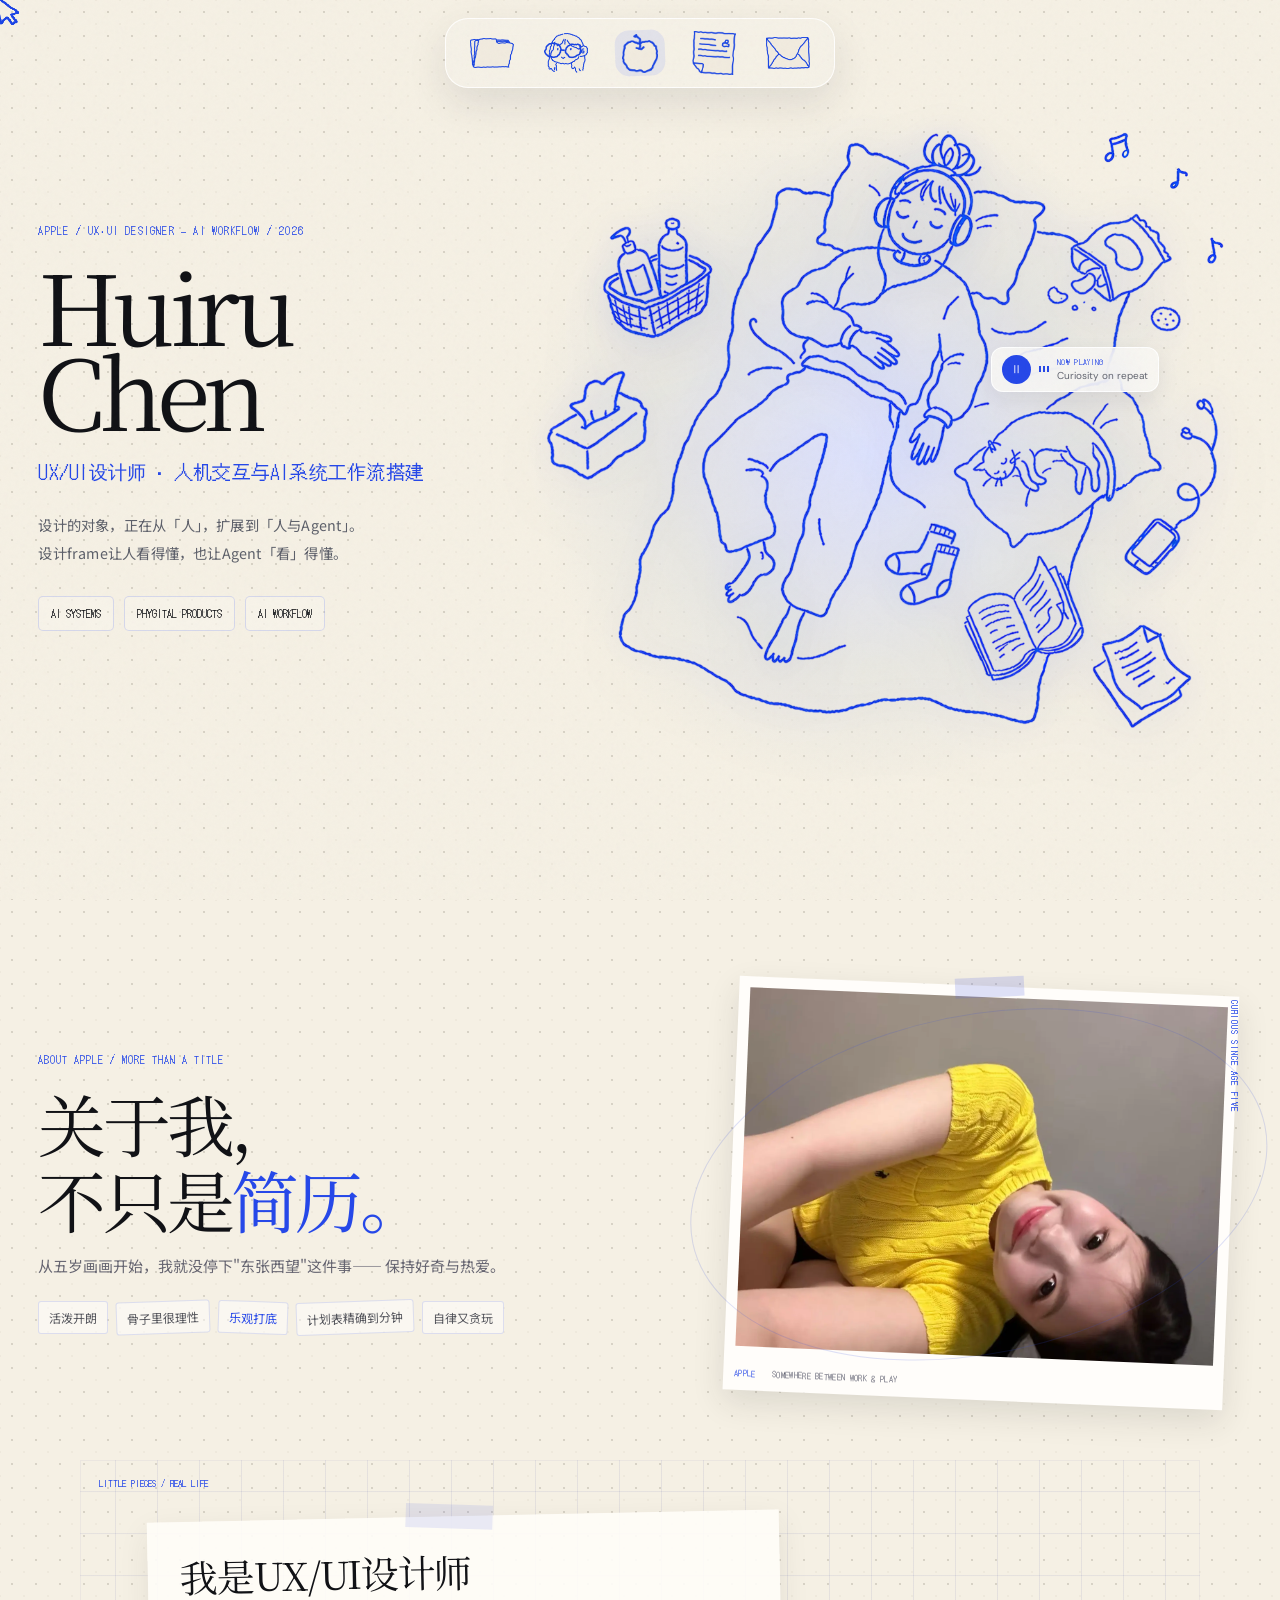
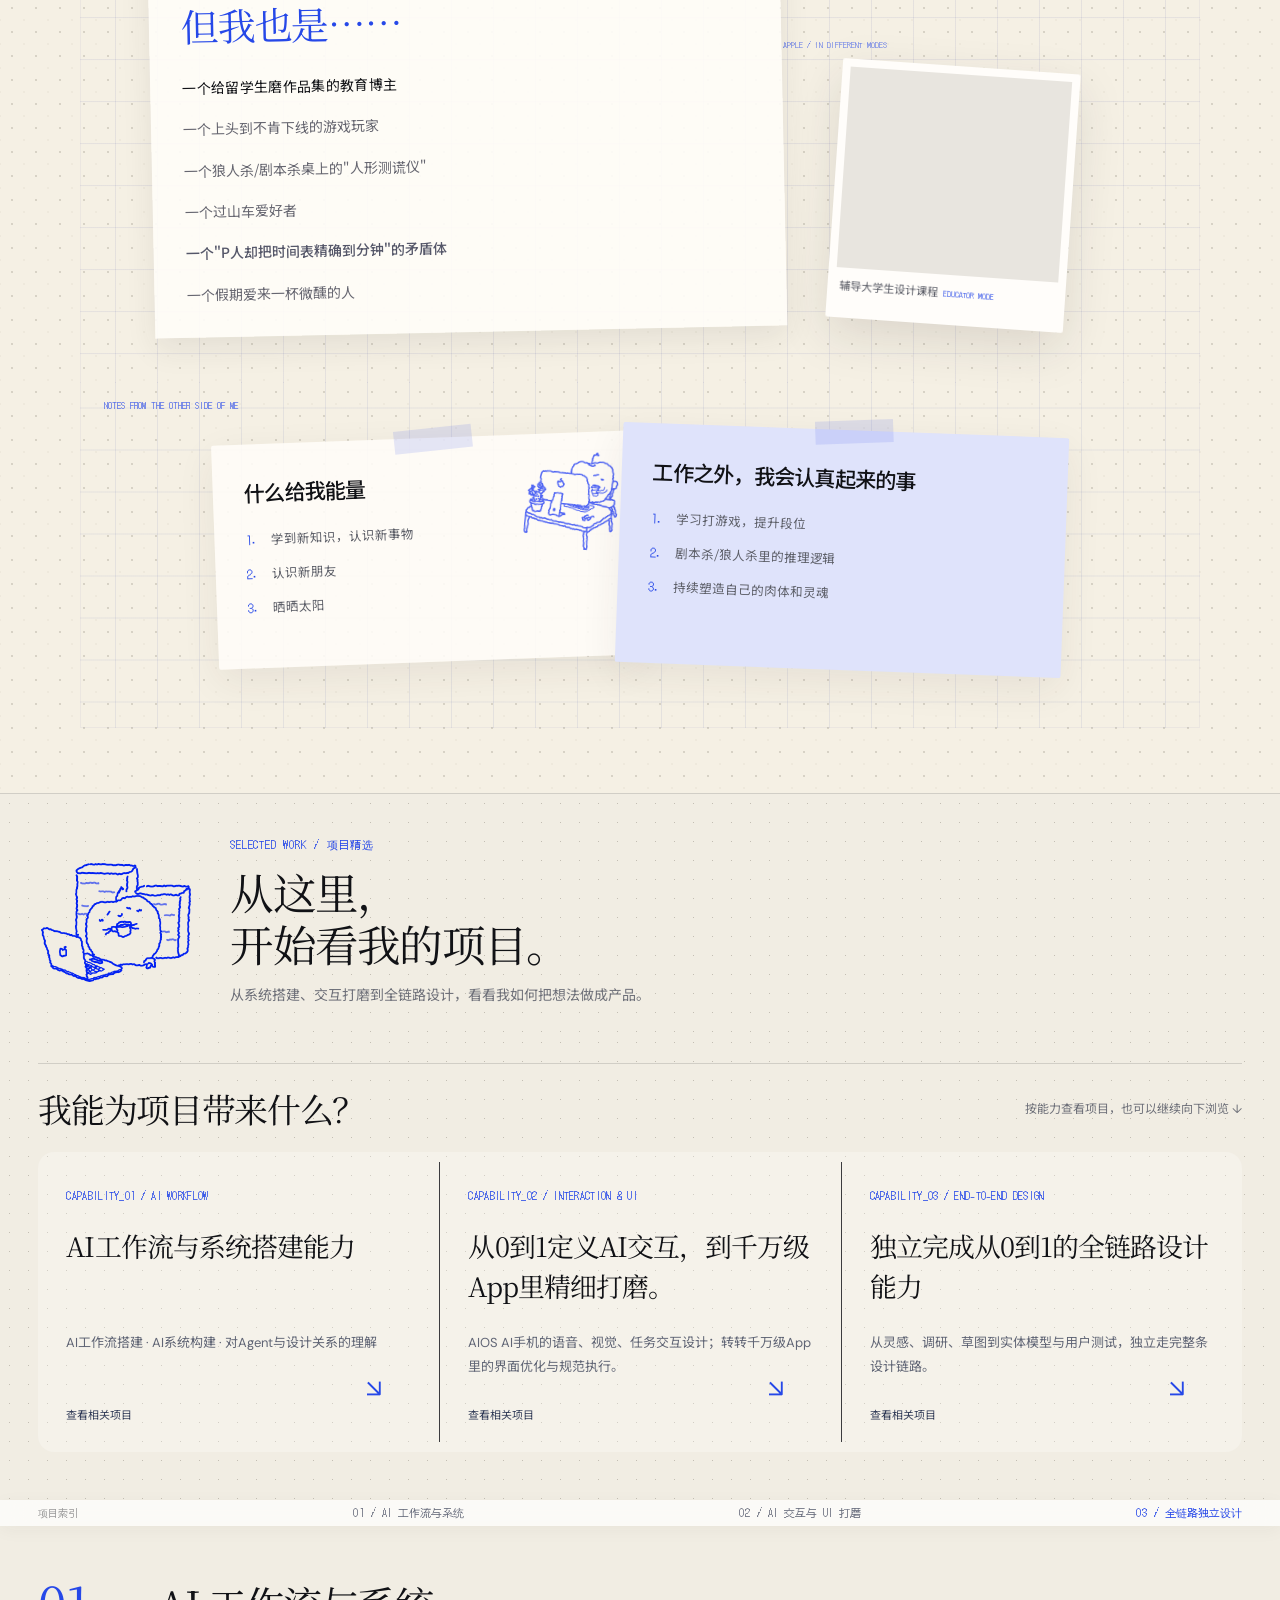
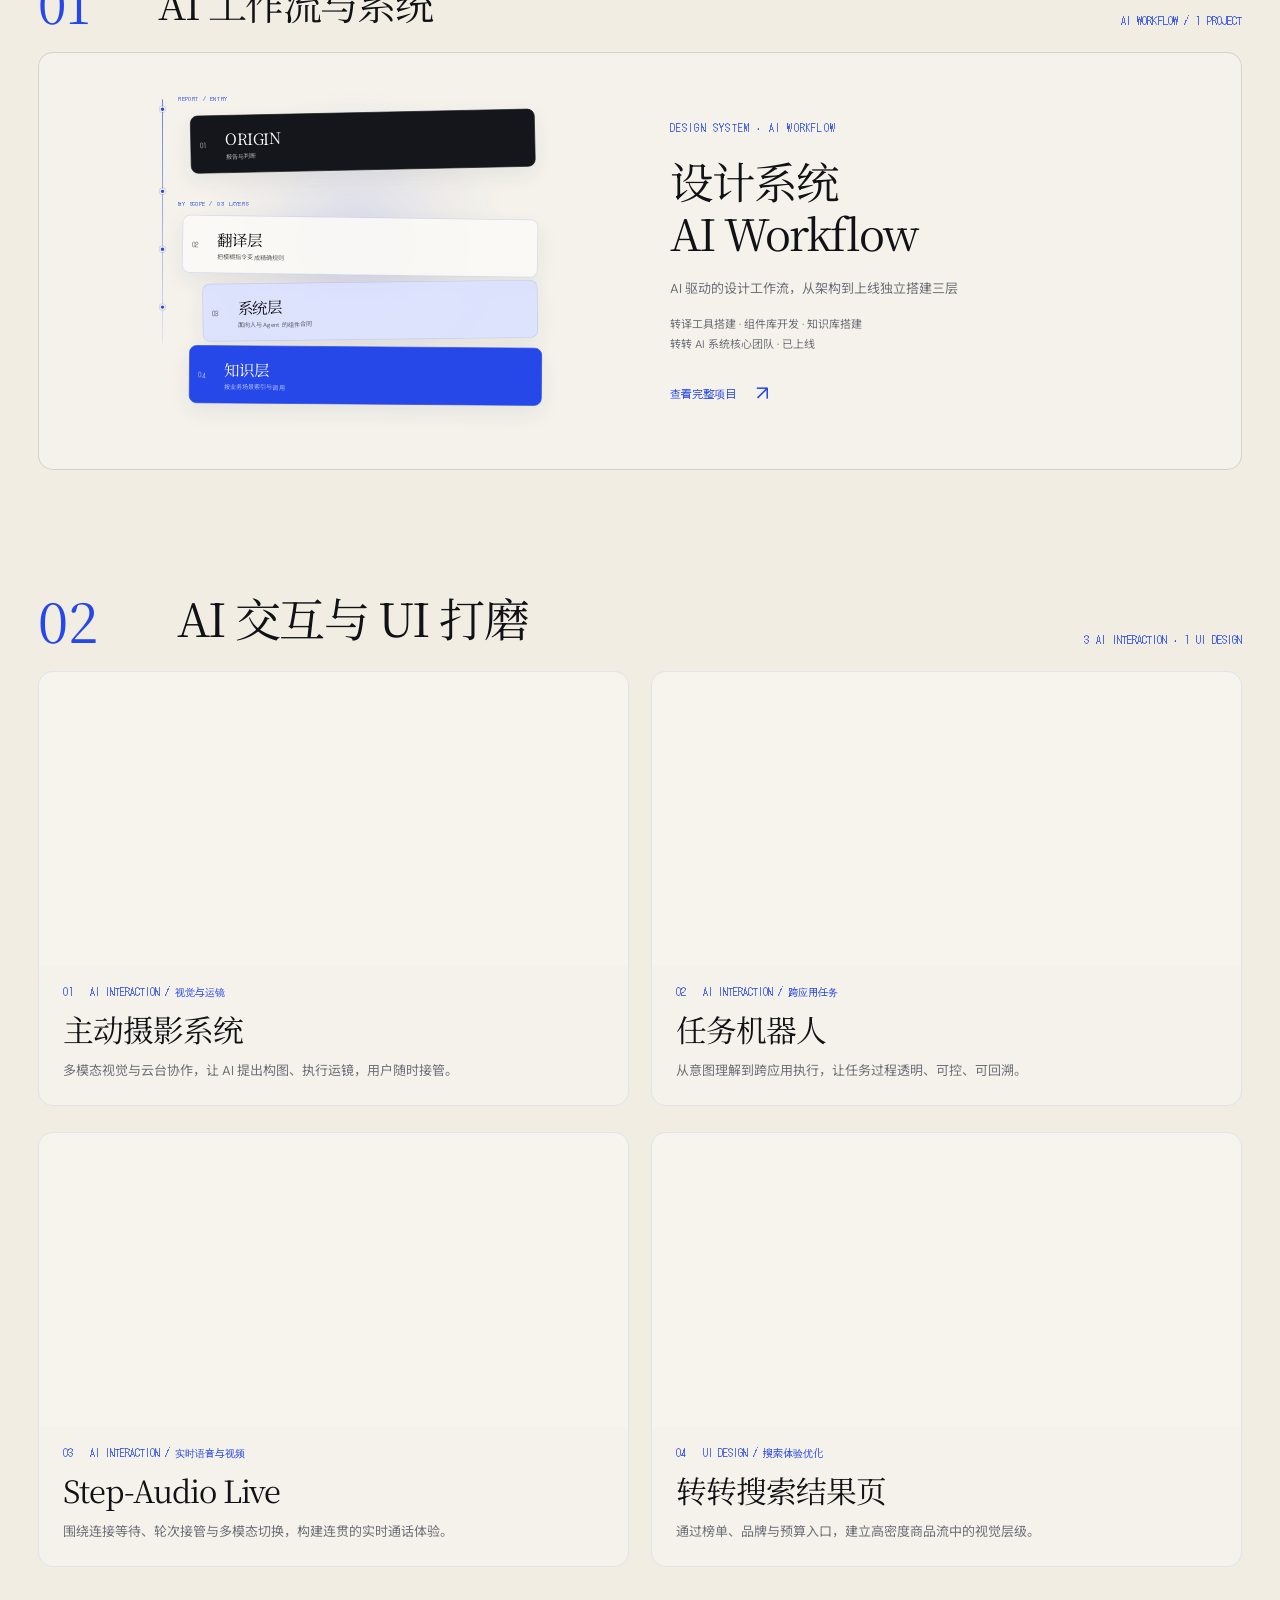
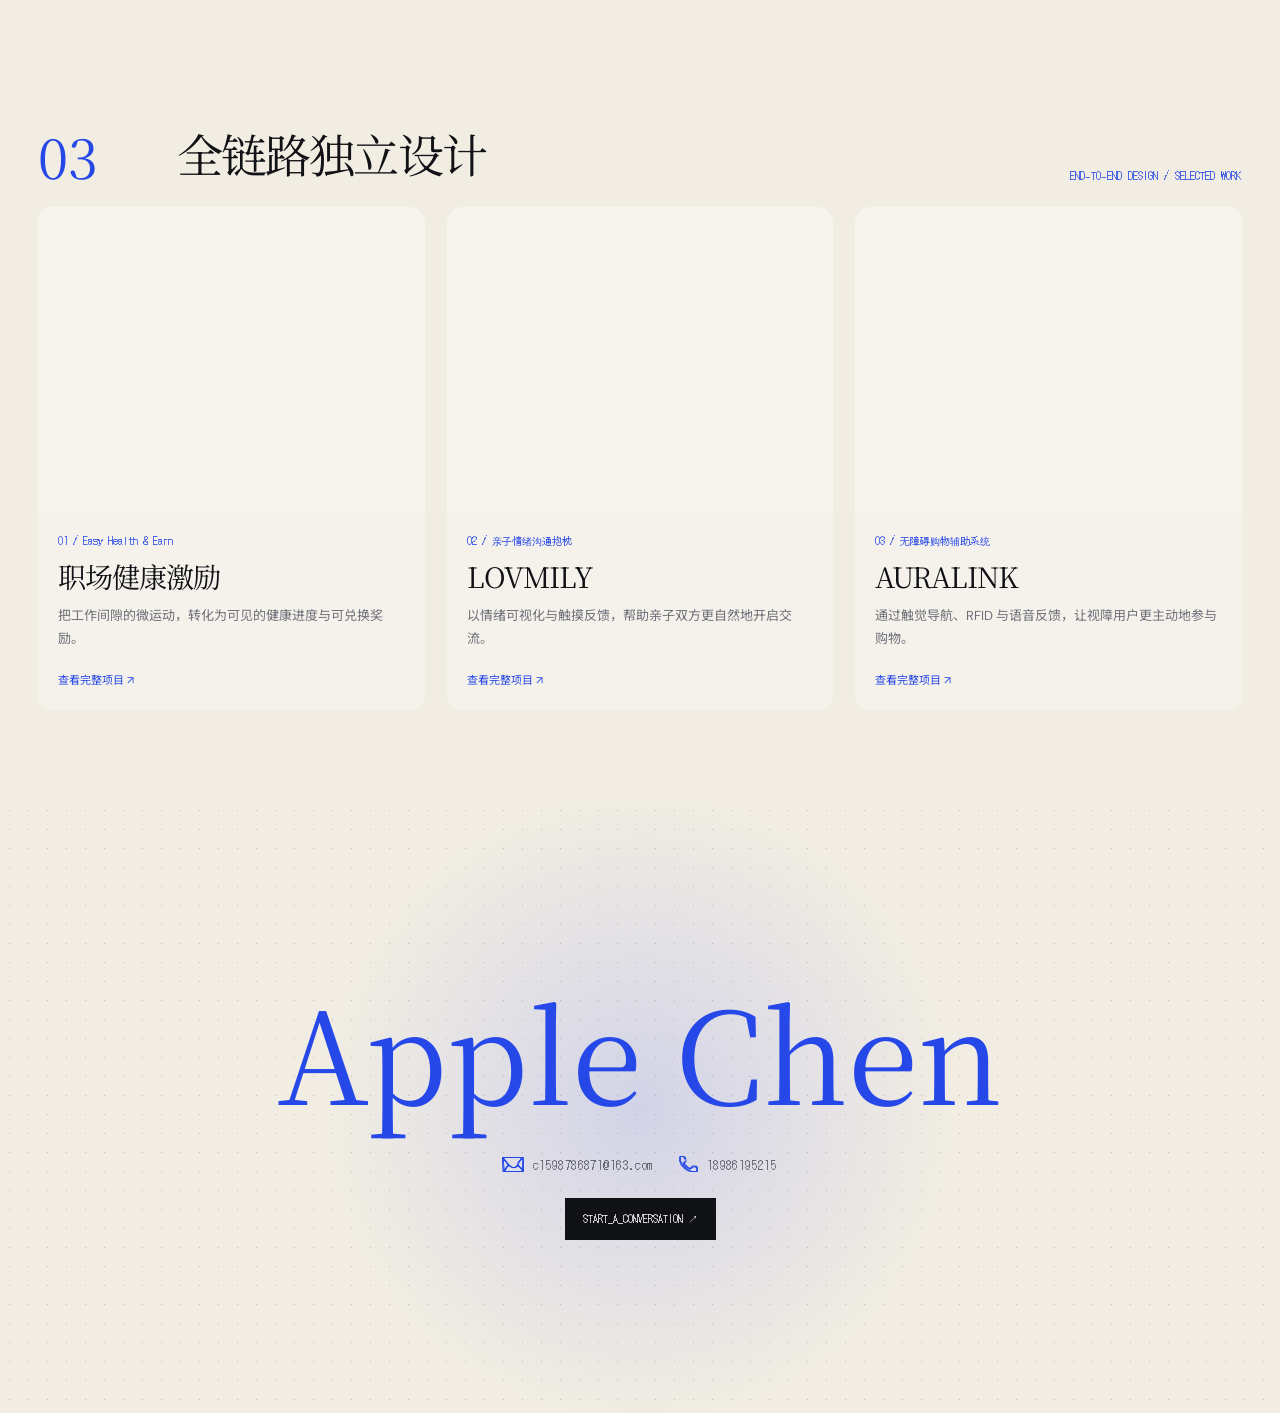
==== commit ff6065ef: "Optimize website loading" ====
--- a/index.html
+++ b/index.html
@@ -287,13 +287,13 @@
 #cap-impact .portfolio02-card:hover h3{color:var(--blue)}
 @media(max-width:700px){#cap-impact .portfolio02-grid{grid-template-columns:1fr;gap:20px}#cap-impact .portfolio02-cover{height:260px}#cap-impact .portfolio02-copy{padding:15px 18px 20px}}
 @media(prefers-reduced-motion:reduce){#cap-impact .portfolio02-card,#cap-impact .portfolio02-copy h3{transition:none}}
-#cap-impact .portfolio02-grid{grid-template-columns:repeat(3,minmax(0,1fr));gap:22px}#cap-impact .portfolio02-card{display:block;text-decoration:none;color:var(--ink);border:0;background:rgba(255,255,255,.28)}#cap-impact .portfolio02-cover{height:clamp(230px,24vw,310px)}#cap-impact .portfolio02-copy{padding:18px 20px 24px}#cap-impact .portfolio02-copy h3{font-size:clamp(24px,2.2vw,32px)}#cap-impact .project03-enter{display:block;color:var(--blue);font-size:11px;margin-top:20px}#cap-impact .portfolio02-card:focus-visible{outline:2px solid var(--blue);outline-offset:4px}@media(max-width:850px){#cap-impact .portfolio02-grid{grid-template-columns:1fr}#cap-impact .portfolio02-cover{height:300px}}</style><link rel="stylesheet" href="assets/fonts/fonts-local.css"></head><body><div class="scrollProgress" id="scrollProgress"></div><div class="sectionGlow" id="sectionGlow"></div><div class="grain"></div><div id="viewCursor" class="viewcursor"><img src="assets/images/image-002-abcef0f8.png" alt="VIEW"></div><img id="cursor" class="cursor" src="assets/images/image-001-55355e7a.png" alt="cursor">
-<nav class="nav" id="nav"><div class="navicons"><a href="#capabilities" data-nav="projects"><img src="assets/images/image-141-52cb4b4d.png" alt="项目"><span>项目</span></a><a href="#about" data-nav="about"><img src="assets/images/image-142-ed5cf5c3.png" alt="关于我"><span>关于我</span></a><a href="#top" data-nav="home"><img src="assets/images/image-143-4eeefe0b.png" alt="首页"><span>首页</span></a><a href="resume.html" data-nav="resume" id="resumeLink"><img src="assets/images/image-144-ddaf4ac5.png" alt="简历"><span>简历</span></a><a href="#contact" data-nav="contact"><img src="assets/images/image-145-1d546418.png" alt="联系"><span>联系</span></a></div></nav>
-<header class="hero dot" id="top"><div class="wrap heroGrid"><div class="heroCopy reveal"><div class="sys">APPLE / UX·UI DESIGNER — AI WORKFLOW / 2026</div><h1>Huiru Chen<span>UX/UI设计师 · 人机交互与AI系统工作流搭建</span></h1><p>设计的对象，正在从「人」，扩展到「人与Agent」。<br>设计frame让人看得懂，也让Agent「看」得懂。</p><div class="tags"><span>AI SYSTEMS</span><span>PHYGITAL PRODUCTS</span><span>AI WORKFLOW</span></div></div><div class="scene playing" id="scene"><span class="soundwave"></span><span class="soundwave"></span><span class="soundwave"></span><img class="listener" src="assets/images/image-146-f562f7b4.png" alt="戴耳机听音乐的 Apple 完整插画"><img class="musicnote n1" src="assets/images/image-139-93fb4b4d.png" alt="手绘音符"><img class="musicnote n2" src="assets/images/image-147-3c4db700.png" alt="手绘音符"><img class="musicnote n3" src="assets/images/image-140-93b1427d.png" alt="手绘音符"><div class="player"><button class="playBtn" id="playBtn" aria-label="暂停或播放">Ⅱ</button><div class="equalizer"><i></i><i></i><i></i></div><div class="track"><b>NOW PLAYING</b><span>Curiosity on repeat</span></div></div></div></div></header>
-<div class="heroBridge"><img src="assets/images/image-145-1d546418.png" alt="手绘装饰"></div>
+#cap-impact .portfolio02-grid{grid-template-columns:repeat(3,minmax(0,1fr));gap:22px}#cap-impact .portfolio02-card{display:block;text-decoration:none;color:var(--ink);border:0;background:rgba(255,255,255,.28)}#cap-impact .portfolio02-cover{height:clamp(230px,24vw,310px)}#cap-impact .portfolio02-copy{padding:18px 20px 24px}#cap-impact .portfolio02-copy h3{font-size:clamp(24px,2.2vw,32px)}#cap-impact .project03-enter{display:block;color:var(--blue);font-size:11px;margin-top:20px}#cap-impact .portfolio02-card:focus-visible{outline:2px solid var(--blue);outline-offset:4px}@media(max-width:850px){#cap-impact .portfolio02-grid{grid-template-columns:1fr}#cap-impact .portfolio02-cover{height:300px}}</style><link rel="stylesheet" href="assets/fonts/fonts-local.css"></head><body><div class="scrollProgress" id="scrollProgress"></div><div class="sectionGlow" id="sectionGlow"></div><div class="grain"></div><div id="viewCursor" class="viewcursor"><img src="assets/images/image-002-abcef0f8.png" alt="VIEW" loading="lazy" decoding="async"></div><img id="cursor" class="cursor" src="assets/images/image-001-55355e7a.png" alt="cursor" decoding="async">
+<nav class="nav" id="nav"><div class="navicons"><a href="#capabilities" data-nav="projects"><img src="assets/images/image-141-52cb4b4d.png" alt="项目" decoding="async"><span>项目</span></a><a href="#about" data-nav="about"><img src="assets/images/image-142-ed5cf5c3.png" alt="关于我" decoding="async"><span>关于我</span></a><a href="#top" data-nav="home"><img src="assets/images/image-143-4eeefe0b.png" alt="首页" decoding="async"><span>首页</span></a><a href="resume.html" data-nav="resume" id="resumeLink"><img src="assets/images/image-144-ddaf4ac5.png" alt="简历" decoding="async"><span>简历</span></a><a href="#contact" data-nav="contact"><img src="assets/images/image-145-1d546418.png" alt="联系" decoding="async"><span>联系</span></a></div></nav>
+<header class="hero dot" id="top"><div class="wrap heroGrid"><div class="heroCopy reveal"><div class="sys">APPLE / UX·UI DESIGNER — AI WORKFLOW / 2026</div><h1>Huiru Chen<span>UX/UI设计师 · 人机交互与AI系统工作流搭建</span></h1><p>设计的对象，正在从「人」，扩展到「人与Agent」。<br>设计frame让人看得懂，也让Agent「看」得懂。</p><div class="tags"><span>AI SYSTEMS</span><span>PHYGITAL PRODUCTS</span><span>AI WORKFLOW</span></div></div><div class="scene playing" id="scene"><span class="soundwave"></span><span class="soundwave"></span><span class="soundwave"></span><img class="listener" src="assets/images/image-146-f562f7b4.webp" alt="戴耳机听音乐的 Apple 完整插画" decoding="async" fetchpriority="high"><img class="musicnote n1" src="assets/images/image-139-93fb4b4d.png" alt="手绘音符" decoding="async"><img class="musicnote n2" src="assets/images/image-147-3c4db700.png" alt="手绘音符" decoding="async"><img class="musicnote n3" src="assets/images/image-140-93b1427d.webp" alt="手绘音符" decoding="async"><div class="player"><button class="playBtn" id="playBtn" aria-label="暂停或播放">Ⅱ</button><div class="equalizer"><i></i><i></i><i></i></div><div class="track"><b>NOW PLAYING</b><span>Curiosity on repeat</span></div></div></div></div></header>
+<div class="heroBridge"><img src="assets/images/image-145-1d546418.png" alt="手绘装饰" decoding="async"></div>
 <section class="about" id="about">
   <div class="aboutPortraitIntro wrap">
-    <header class="aboutPortraitHead reveal"><div class="aboutHeadingCopy"><div class="eyebrow">ABOUT APPLE / MORE THAN A TITLE</div><h2>关于我，<br>不只是<em>简历。</em></h2><p>从五岁画画开始，我就没停下"东张西望"这件事—— 保持好奇与热爱。</p><div class="personalityStrip"><span>活泼开朗</span><span>骨子里很理性</span><span>乐观打底</span><span>计划表精确到分钟</span><span>自律又贪玩</span></div></div><figure class="applePortrait"><i class="portraitOrbit" aria-hidden="true"></i><div class="portraitPhoto"><img src="assets/images/image-148-7f8e0b38.jpg" alt="陈荟如的生活照"></div><figcaption><span>APPLE</span> SOMEWHERE BETWEEN WORK & PLAY</figcaption><img class="portraitSticker" src="assets/images/image-134-81761c0d.png" alt=""></figure><span class="portraitMarginNote">CURIOUS SINCE AGE FIVE</span></header>
+    <header class="aboutPortraitHead reveal"><div class="aboutHeadingCopy"><div class="eyebrow">ABOUT APPLE / MORE THAN A TITLE</div><h2>关于我，<br>不只是<em>简历。</em></h2><p>从五岁画画开始，我就没停下"东张西望"这件事—— 保持好奇与热爱。</p><div class="personalityStrip"><span>活泼开朗</span><span>骨子里很理性</span><span>乐观打底</span><span>计划表精确到分钟</span><span>自律又贪玩</span></div></div><figure class="applePortrait"><i class="portraitOrbit" aria-hidden="true"></i><div class="portraitPhoto"><img src="assets/images/image-148-7f8e0b38.webp" alt="陈荟如的生活照" loading="lazy" decoding="async"></div><figcaption><span>APPLE</span> SOMEWHERE BETWEEN WORK & PLAY</figcaption><img class="portraitSticker" src="assets/images/image-134-81761c0d.png" alt="" loading="lazy" decoding="async"></figure><span class="portraitMarginNote">CURIOUS SINCE AGE FIVE</span></header>
     <div class="identityComposition reveal">
       <div class="identityPaper"><h3 class="identityOpening">我是UX/UI设计师<span>但我也是……</span></h3>
         <div class="identityList" id="identityList">
@@ -306,21 +306,21 @@
         </div>
       </div>
       <div class="identityStage" id="identityStage" aria-live="polite">
-        <figure class="identityPreview active" data-preview="educator"><div class="previewPhoto"><img class="educationPhoto" src="assets/images/image-149-dc6d7f2a.jpg" alt="分享设计课程与学生反馈的教育博主日常"></div><figcaption>辅导大学生设计课程<small>EDUCATOR MODE</small></figcaption></figure>
-        <figure class="identityPreview" data-preview="gamer"><div class="previewPhoto"><img class="portraitGame" src="assets/images/image-150-6d2eb043.jpg" alt="沉浸在永劫无间里的真实游戏画面"></div><figcaption>永劫无间真好玩<small>PLAYER MODE</small></figcaption></figure>
-        <figure class="identityPreview" data-preview="detective"><div class="previewPhoto"><img src="assets/images/image-151-ac340766.jpg" alt="和朋友一起玩狼人杀的生活照片"></div><figcaption>当狼人绝对心跳加速<small>DETECTIVE MODE</small></figcaption></figure>
-        <figure class="identityPreview" data-preview="coaster"><div class="previewPhoto"><img src="assets/images/image-152-5e0dd421.jpg" alt="游乐园里高高起伏的过山车"></div><figcaption>享受失重的感觉<small>ADVENTURE MODE</small></figcaption></figure>
-        <figure class="identityPreview" data-preview="planner"><div class="previewPhoto"><img class="plannerPhoto" src="assets/images/image-153-665b4705.jpg" alt="写满日程安排和待办事项的手绘计划表"></div><figcaption>学习工作时绝对J人<small>PLANNER MODE</small></figcaption></figure>
-        <figure class="identityPreview" data-preview="weekend"><div class="previewPhoto"><img class="weekendPhoto" src="assets/images/image-154-bfb3f49c.png" alt="假期里气氛松弛的微醺时刻"></div><figcaption>享受轻度酒精带来的上头<small>WEEKEND MODE</small></figcaption></figure><img class="identitySticker" src="assets/images/image-155-11b0ebdf.png" alt="">
+        <figure class="identityPreview active" data-preview="educator"><div class="previewPhoto"><img class="educationPhoto" src="assets/images/image-149-dc6d7f2a.webp" alt="分享设计课程与学生反馈的教育博主日常" loading="lazy" decoding="async"></div><figcaption>辅导大学生设计课程<small>EDUCATOR MODE</small></figcaption></figure>
+        <figure class="identityPreview" data-preview="gamer"><div class="previewPhoto"><img class="portraitGame" src="assets/images/image-150-6d2eb043.webp" alt="沉浸在永劫无间里的真实游戏画面" loading="lazy" decoding="async"></div><figcaption>永劫无间真好玩<small>PLAYER MODE</small></figcaption></figure>
+        <figure class="identityPreview" data-preview="detective"><div class="previewPhoto"><img src="assets/images/image-151-ac340766.webp" alt="和朋友一起玩狼人杀的生活照片" loading="lazy" decoding="async"></div><figcaption>当狼人绝对心跳加速<small>DETECTIVE MODE</small></figcaption></figure>
+        <figure class="identityPreview" data-preview="coaster"><div class="previewPhoto"><img src="assets/images/image-152-5e0dd421.webp" alt="游乐园里高高起伏的过山车" loading="lazy" decoding="async"></div><figcaption>享受失重的感觉<small>ADVENTURE MODE</small></figcaption></figure>
+        <figure class="identityPreview" data-preview="planner"><div class="previewPhoto"><img class="plannerPhoto" src="assets/images/image-153-665b4705.webp" alt="写满日程安排和待办事项的手绘计划表" loading="lazy" decoding="async"></div><figcaption>学习工作时绝对J人<small>PLANNER MODE</small></figcaption></figure>
+        <figure class="identityPreview" data-preview="weekend"><div class="previewPhoto"><img class="weekendPhoto" src="assets/images/image-154-bfb3f49c.webp" alt="假期里气氛松弛的微醺时刻" loading="lazy" decoding="async"></div><figcaption>享受轻度酒精带来的上头<small>WEEKEND MODE</small></figcaption></figure><img class="identitySticker" src="assets/images/image-155-11b0ebdf.webp" alt="" loading="lazy" decoding="async">
       </div>
     </div>
     <div class="energyBoard reveal"><div class="energyGrid">
-      <article class="energyCard"><img class="miniSticker" src="assets/images/image-138-8dc044d2.png" alt="手绘桌面装饰"><h3>什么给我能量</h3><ul><li>学到新知识，认识新事物</li><li>认识新朋友</li><li>晒晒太阳</li></ul></article>
-      <article class="energyCard blue"><img class="miniSticker" src="assets/images/image-134-81761c0d.png" alt="手绘生活装饰"><h3>工作之外，我会认真起来的事</h3><ul><li>学习打游戏，提升段位</li><li>剧本杀/狼人杀里的推理逻辑</li><li>持续塑造自己的肉体和灵魂</li></ul></article>
+      <article class="energyCard"><img class="miniSticker" src="assets/images/image-138-8dc044d2.webp" alt="手绘桌面装饰" loading="lazy" decoding="async"><h3>什么给我能量</h3><ul><li>学到新知识，认识新事物</li><li>认识新朋友</li><li>晒晒太阳</li></ul></article>
+      <article class="energyCard blue"><img class="miniSticker" src="assets/images/image-134-81761c0d.png" alt="手绘生活装饰" loading="lazy" decoding="async"><h3>工作之外，我会认真起来的事</h3><ul><li>学习打游戏，提升段位</li><li>剧本杀/狼人杀里的推理逻辑</li><li>持续塑造自己的肉体和灵魂</li></ul></article>
     </div></div>
   </div>
 </section>
-<section class="desk" id="workstyle"><div class="wrap deskGrid"><div class="deskCopy reveal"><div class="eyebrow">HOW I WORK / 我的工作桌</div><h3>从一个问题，<br>到一个可以被验证的体验。</h3><p>研究、构思、AI 协作和原型测试并不是四个独立阶段，而是我不断往返的工作循环。移动鼠标探索桌面上的三个观察点。</p><div class="deskMode"><button class="active" data-mode="research">研究</button><button data-mode="design">设计</button><button data-mode="test">测试</button></div></div><div class="deskScene reveal" id="deskScene"><img src="assets/images/image-138-8dc044d2.png" alt="Apple 的工作桌"><i class="hot h1" data-note="把复杂问题拆成可以行动的设计命题"></i><i class="hot h2" data-note="用 AI、界面与硬件组织完整体验"></i><i class="hot h3" data-note="通过原型和真实反馈持续校准"></i></div></div></section><section class="projectPortal reveal" id="portal"><div class="miniFolders"><i></i><i></i><i></i></div><div class="wrap portalGrid"><div class="portalArt"><img src="assets/images/image-156-a4365a2d.png" alt="Apple 与项目文件夹"></div><div class="portalCopy"><div class="eyebrow">SELECTED WORK / 项目精选</div><h3>从这里，<br>开始看我的项目。</h3><p>从系统搭建、交互打磨到全链路设计，看看我如何把想法做成产品。</p></div></div></section><section class="capIndex" id="capabilities"><div class="wrap"><div class="indexHead reveal"><h2>我能为项目带来什么？</h2><p>按能力查看项目，也可以继续向下浏览 ↓</p></div><div class="capJump"><a data-step="01" href="#cap-ai"><div class="capNo">CAPABILITY_01 / AI WORKFLOW</div><h3>AI工作流与系统搭建能力</h3><p>AI工作流搭建 · AI系统构建 · 对Agent与设计关系的理解</p><div class="capFoot"><span>查看相关项目</span><i class="jumpArrow" aria-hidden="true">↘</i></div></a><a data-step="02" href="#cap-physical"><div class="capNo">CAPABILITY_02 / INTERACTION & UI</div><h3>从0到1定义AI交互，到千万级App里精细打磨。</h3><p>AIOS AI手机的语音、视觉、任务交互设计；转转千万级App里的界面优化与规范执行。</p><div class="capFoot"><span>查看相关项目</span><i class="jumpArrow" aria-hidden="true">↘</i></div></a><a data-step="03" href="#cap-impact"><div class="capNo">CAPABILITY_03 / END-TO-END DESIGN</div><h3>独立完成从0到1的全链路设计能力</h3><p>从灵感、调研、草图到实体模型与用户测试，独立走完整条设计链路。</p><div class="capFoot"><span>查看相关项目</span><i class="jumpArrow" aria-hidden="true">↘</i></div></a></div></div></section>
+<section class="desk" id="workstyle"><div class="wrap deskGrid"><div class="deskCopy reveal"><div class="eyebrow">HOW I WORK / 我的工作桌</div><h3>从一个问题，<br>到一个可以被验证的体验。</h3><p>研究、构思、AI 协作和原型测试并不是四个独立阶段，而是我不断往返的工作循环。移动鼠标探索桌面上的三个观察点。</p><div class="deskMode"><button class="active" data-mode="research">研究</button><button data-mode="design">设计</button><button data-mode="test">测试</button></div></div><div class="deskScene reveal" id="deskScene"><img src="assets/images/image-138-8dc044d2.webp" alt="Apple 的工作桌" loading="lazy" decoding="async"><i class="hot h1" data-note="把复杂问题拆成可以行动的设计命题"></i><i class="hot h2" data-note="用 AI、界面与硬件组织完整体验"></i><i class="hot h3" data-note="通过原型和真实反馈持续校准"></i></div></div></section><section class="projectPortal reveal" id="portal"><div class="miniFolders"><i></i><i></i><i></i></div><div class="wrap portalGrid"><div class="portalArt"><img src="assets/images/image-156-a4365a2d.webp" alt="Apple 与项目文件夹" loading="lazy" decoding="async"></div><div class="portalCopy"><div class="eyebrow">SELECTED WORK / 项目精选</div><h3>从这里，<br>开始看我的项目。</h3><p>从系统搭建、交互打磨到全链路设计，看看我如何把想法做成产品。</p></div></div></section><section class="capIndex" id="capabilities"><div class="wrap"><div class="indexHead reveal"><h2>我能为项目带来什么？</h2><p>按能力查看项目，也可以继续向下浏览 ↓</p></div><div class="capJump"><a data-step="01" href="#cap-ai"><div class="capNo">CAPABILITY_01 / AI WORKFLOW</div><h3>AI工作流与系统搭建能力</h3><p>AI工作流搭建 · AI系统构建 · 对Agent与设计关系的理解</p><div class="capFoot"><span>查看相关项目</span><i class="jumpArrow" aria-hidden="true">↘</i></div></a><a data-step="02" href="#cap-physical"><div class="capNo">CAPABILITY_02 / INTERACTION & UI</div><h3>从0到1定义AI交互，到千万级App里精细打磨。</h3><p>AIOS AI手机的语音、视觉、任务交互设计；转转千万级App里的界面优化与规范执行。</p><div class="capFoot"><span>查看相关项目</span><i class="jumpArrow" aria-hidden="true">↘</i></div></a><a data-step="03" href="#cap-impact"><div class="capNo">CAPABILITY_03 / END-TO-END DESIGN</div><h3>独立完成从0到1的全链路设计能力</h3><p>从灵感、调研、草图到实体模型与用户测试，独立走完整条设计链路。</p><div class="capFoot"><span>查看相关项目</span><i class="jumpArrow" aria-hidden="true">↘</i></div></a></div></div></section>
 <div class="rail"><div class="wrap railin"><span>项目索引</span><a href="#cap-ai" data-target="cap-ai">01 / AI 工作流与系统</a><a href="#cap-physical" data-target="cap-physical">02 / AI 交互与 UI 打磨</a><a href="#cap-impact" data-target="cap-impact">03 / 全链路独立设计</a></div></div>
 <main id="projects">
 <section class="chapter" id="cap-ai"><div class="wrap"><div class="chapterHead reveal"><div class="chapterNo">01</div><div class="chapterTitle"><h2>AI 工作流与系统</h2><p>AI WORKFLOW / 1 PROJECT</p></div></div><a class="workflow-feature projectLink" href="#design-workflow" aria-label="打开项目：设计系统 AI Workflow"><iframe class="workflow-cover" title="设计系统 AI Workflow 架构封面" tabindex="-1" aria-hidden="true" srcdoc="&lt;!doctype html>&lt;html lang=&quot;zh-CN&quot;>&lt;head>&lt;link rel=&quot;stylesheet&quot; href=&quot;assets/fonts/fonts-local.css&quot;&gt;&lt;meta charset=&quot;utf-8&quot;>&lt;link rel=&quot;icon&quot; href=&quot;data:image/svg+xml,%3Csvg xmlns='http://www.w3.org/2000/svg' viewBox='0 0 32 32'%3E%3Crect width='32' height='32' rx='8' fill='%232648e8'/%3E%3Cpath d='M9 8h14v4H14v4h7v4h-7v4H9z' fill='white'/%3E%3C/svg%3E&quot;>&lt;style>:root {
@@ -3504,7 +3504,7 @@
         &lt;/div>
       &lt;/div>
     &lt;script>(()=>{const fit=()=>document.documentElement.style.setProperty('--fit',Math.min(.6732,(innerWidth-22)/600,(innerHeight-20)/510));addEventListener('resize',fit);fit()})();&lt;/script>&lt;/body>&lt;/html>"></iframe><div class="workflow-copy"><span class="sys">DESIGN SYSTEM · AI WORKFLOW</span><h3>设计系统<br>AI Workflow</h3><p>AI 驱动的设计工作流，从架构到上线独立搭建三层</p><small>转译工具搭建 · 组件库开发 · 知识库搭建<br>转转 AI 系统核心团队 · 已上线</small><span class="workflow-enter">查看完整项目 <b>↗</b></span></div></a></div></section>
-<section class="chapter" id="cap-physical"><div class="wrap"><div class="chapterHead reveal"><div class="chapterNo">02</div><div class="chapterTitle"><h2>AI 交互与 UI 打磨</h2><p>3 AI INTERACTION · 1 UI DESIGN</p></div></div><div class="portfolio02-grid"><a class="portfolio02-card projectLink" href="#project-camera" data-project="0" aria-labelledby="portfolio02-title-0"><div class="portfolio02-cover"><iframe class="portfolio02-frame" title="主动摄影系统封面" srcdoc="&lt;!doctype html>&lt;html>&lt;head>&lt;link rel=&quot;stylesheet&quot; href=&quot;assets/fonts/fonts-local.css&quot;&gt;&lt;meta charset=&quot;utf-8&quot;>&lt;style>
+<section class="chapter" id="cap-physical"><div class="wrap"><div class="chapterHead reveal"><div class="chapterNo">02</div><div class="chapterTitle"><h2>AI 交互与 UI 打磨</h2><p>3 AI INTERACTION · 1 UI DESIGN</p></div></div><div class="portfolio02-grid"><a class="portfolio02-card projectLink" href="#project-camera" data-project="0" aria-labelledby="portfolio02-title-0"><div class="portfolio02-cover"><iframe class="portfolio02-frame" title="主动摄影系统封面" srcdoc="&lt;!doctype html loading="lazy">&lt;html>&lt;head>&lt;link rel=&quot;stylesheet&quot; href=&quot;assets/fonts/fonts-local.css&quot;&gt;&lt;meta charset=&quot;utf-8&quot;>&lt;style>
 :root{--blue:#2648e8;--ink:#111216;--paper:#f1ede3;--serif:&quot;Noto Serif SC&quot;,serif;--sans:&quot;DM Sans&quot;,&quot;Noto Sans SC&quot;,sans-serif;--pixel:&quot;DotGothic16&quot;,monospace}*{box-sizing:border-box;margin:0;padding:0}html{scroll-behavior:smooth}body{background:#f1ede3;color:var(--ink);font-family:var(--sans);overflow-x:hidden}a{color:inherit}.scrollProgress{position:fixed;top:0;left:0;height:2px;width:100%;z-index:10002;transform:scaleX(0);transform-origin:left;background:linear-gradient(90deg,rgba(120,130,156,.28),rgba(110,125,192,.54) 66%,rgba(73,92,188,.65));box-shadow:0 1px 6px rgba(98,109,158,.1);pointer-events:none}.paper-dots{position:fixed;inset:0;z-index:-1;background-image:radial-gradient(rgba(104,101,91,.17) .7px,transparent .8px),radial-gradient(rgba(104,101,91,.08) .65px,transparent .75px);background-size:24px 24px;background-position:0 0,12px 12px}.ac-pointer{position:fixed;top:0;left:0;z-index:10003;width:23px;height:29px;object-fit:contain;pointer-events:none;transform:translate(-4px,-4px);filter:drop-shadow(.7px 0 0 var(--blue)) drop-shadow(-.7px 0 0 var(--blue)) drop-shadow(0 .65px 0 var(--blue));display:none}.ac-view-pointer{position:fixed;top:0;left:0;z-index:10004;width:94px;height:64px;pointer-events:none;opacity:0;transform:translate(-50%,-50%) scale(.5);transition:opacity .18s,transform .25s;display:none}.ac-view-pointer img{width:100%;height:100%;object-fit:contain}.ac-view-pointer.on{opacity:1;transform:translate(-50%,-50%) scale(1)}body.ac-viewing .ac-pointer{opacity:0}@media(pointer:fine){body,a,button,.ac-related-card{cursor:none}.ac-pointer,.ac-view-pointer{display:block}}
 
 /* AI 相机详情直接归属于最新首页，不引用任何旧版首页或外部项目页面。 */
@@ -3588,7 +3588,7 @@
 .portfolio-cover-root .ac-cover-caption{bottom:15px!important;top:auto!important;right:30px!important}
 &lt;/style>&lt;/head>&lt;body>&lt;div class=&quot;portfolio-cover-root ac-cover-stage&quot; id=&quot;coverStage&quot;>
   &lt;div class=&quot;ac-cover-paper&quot;>&lt;/div>
-  &lt;div class=&quot;ac-poster-frame&quot;>&lt;img class=&quot;ac-poster-scene&quot; src=&quot;assets/images/image-020-710fe2b8.jpg&quot; alt=&quot;AI 相机识别骑行主体的真实拍摄画面&quot;>
+  &lt;div class=&quot;ac-poster-frame&quot;>&lt;img class=&quot;ac-poster-scene&quot; src=&quot;assets/images/image-020-710fe2b8.webp&quot; alt=&quot;AI 相机识别骑行主体的真实拍摄画面&quot;>
    &lt;div class=&quot;ac-poster-shade&quot;>&lt;/div>&lt;div class=&quot;ac-frame-top&quot;>&lt;span>AI ACTIVE CAMERA&lt;/span>&lt;span>4K · 60 FPS&lt;/span>&lt;/div>
    &lt;svg class=&quot;ac-orbit&quot; viewBox=&quot;0 0 760 480&quot; aria-hidden=&quot;true&quot;>&lt;path d=&quot;M68 349 C175 246 287 348 376 223 S555 101 688 166&quot;>&lt;/path>&lt;circle r=&quot;4&quot;>&lt;animateMotion dur=&quot;5s&quot; repeatCount=&quot;indefinite&quot; path=&quot;M68 349 C175 246 287 348 376 223 S555 101 688 166&quot;>&lt;/animateMotion>&lt;/circle>&lt;/svg>
    &lt;div class=&quot;ac-poster-track&quot; id=&quot;coverTrack&quot;>&lt;span>SUBJECT LOCKED&lt;/span>&lt;/div>
@@ -3598,7 +3598,7 @@
   &lt;div class=&quot;ac-mini-device&quot;>&lt;img src=&quot;assets/images/image-022-1ff7423e.jpg&quot; alt=&quot;AI 相机真实完整界面&quot;>&lt;/div>
   &lt;div class=&quot;ac-gimbal-chip&quot;>&lt;span>GIMBAL CONTROL&lt;/span>&lt;img class=&quot;ac-gimbal-control-image&quot; src=&quot;assets/images/image-023-7ab79b05.png&quot; alt=&quot;真实云台操作键盘&quot;>&lt;/div>
   &lt;span class=&quot;ac-cover-caption&quot;>VISION × MOTION — 01&lt;/span>
- &lt;/div>&lt;/body>&lt;/html>" tabindex="-1" aria-hidden="true" loading="lazy" sandbox></iframe></div><div class="portfolio02-copy"><p class="portfolio02-label"><span>01</span> AI INTERACTION / 视觉与运镜</p><h3 id="portfolio02-title-0">主动摄影系统</h3><p class="portfolio02-description">多模态视觉与云台协作，让 AI 提出构图、执行运镜，用户随时接管。</p></div></a><a class="portfolio02-card projectLink" href="#project-agent" data-project="1" aria-labelledby="portfolio02-title-1"><div class="portfolio02-cover"><iframe class="portfolio02-frame" title="任务机器人封面" srcdoc="&lt;!doctype html>&lt;html>&lt;head>&lt;link rel=&quot;stylesheet&quot; href=&quot;assets/fonts/fonts-local.css&quot;&gt;&lt;meta charset=&quot;utf-8&quot;>&lt;style>
+ &lt;/div>&lt;/body>&lt;/html>" tabindex="-1" aria-hidden="true" loading="lazy" sandbox></iframe></div><div class="portfolio02-copy"><p class="portfolio02-label"><span>01</span> AI INTERACTION / 视觉与运镜</p><h3 id="portfolio02-title-0">主动摄影系统</h3><p class="portfolio02-description">多模态视觉与云台协作，让 AI 提出构图、执行运镜，用户随时接管。</p></div></a><a class="portfolio02-card projectLink" href="#project-agent" data-project="1" aria-labelledby="portfolio02-title-1"><div class="portfolio02-cover"><iframe class="portfolio02-frame" title="任务机器人封面" srcdoc="&lt;!doctype html loading="lazy">&lt;html>&lt;head>&lt;link rel=&quot;stylesheet&quot; href=&quot;assets/fonts/fonts-local.css&quot;&gt;&lt;meta charset=&quot;utf-8&quot;>&lt;style>
 
 :root{--paper:#f4f0e7;--ink:#101014;--blue:#264cf0;--muted:#70727d;--line:#cbd2ee;--green:#37c978;--pixel:'IBM Plex Mono',monospace;--serif:'Noto Serif SC','Songti SC',serif}*{box-sizing:border-box}html{scroll-behavior:smooth}body{margin:0;background:var(--paper);color:var(--ink);font-family:Arial,'PingFang SC',sans-serif;overflow-x:hidden;background-image:radial-gradient(#9aa1a7 .65px,transparent .8px);background-size:18px 18px}body:before{content:&quot;&quot;;position:fixed;inset:0;pointer-events:none;background:radial-gradient(circle at 70% 12%,#5c6fff18,transparent 28%),radial-gradient(circle at 28% 74%,#ffb75012,transparent 30%);z-index:-1}.progress{position:fixed;left:0;top:0;height:2px;width:0;background:linear-gradient(90deg,#91a4dc,var(--blue));z-index:100}.pointer{position:fixed;width:38px;z-index:99;pointer-events:none;transform:translate(-4px,-3px);transition:transform .15s}.back{position:fixed;top:25px;left:32px;z-index:90;width:132px;height:60px;border:0;border-radius:20px;background:#f4f0e7c7;backdrop-filter:blur(12px);display:grid;place-items:center;cursor:pointer}.back img{width:108px}.back:hover{transform:rotate(-1.5deg) translateY(-2px)}
 section{min-height:100svh;padding:clamp(76px,8vh,110px) clamp(42px,5.2vw,100px);display:flex;align-items:center}.wrap{width:min(1820px,100%);margin:auto}.eyebrow,.micro,.tag{font:500 clamp(12px,1vw,17px)/1.4 var(--pixel);letter-spacing:.045em;color:var(--blue);text-transform:uppercase}.display{font:400 clamp(58px,6.7vw,126px)/.89 var(--serif);letter-spacing:-.06em;margin:22px 0}.title{font:400 clamp(42px,4.8vw,82px)/1.08 var(--serif);letter-spacing:-.045em;margin:15px 0 24px}.sub{font-size:clamp(17px,1.35vw,26px);line-height:1.75;color:var(--muted);max-width:840px}.blue{color:var(--blue)}.tags{display:flex;gap:10px;flex-wrap:wrap;margin-top:28px}.tag{color:#26272b;border:1px solid #c4cbea;border-radius:6px;padding:12px 16px;background:#ffffff38}
@@ -3798,7 +3798,7 @@
 &lt;/style>&lt;style id=&quot;apex-hero-scale-fix&quot;>
 @media (min-width:821px){.hero-stage{scale:.9;transform-origin:50% 50%}}
 @media (max-width:820px){.hero-stage{scale:.9;transform-origin:50% 50%}}
-&lt;/style>&lt;style>html,body{margin:0!important;padding:0!important;width:900px!important;height:650px!important;overflow:hidden!important;background:transparent!important}.portfolio-cover-root{position:relative!important;inset:auto!important;width:900px!important;height:650px!important;min-height:0!important;max-height:none!important;margin:0!important;transform:none!important;opacity:1!important}*,*:before,*:after{animation:none!important;cursor:auto!important}.approved-tools{display:none!important}.approved-art{width:100%!important;height:100%!important;object-fit:contain!important;transform:none!important}.hero-note{display:none!important}&lt;/style>&lt;/head>&lt;body>&lt;div class=&quot;portfolio-cover-root hero-stage reference-cover&quot;>&lt;div class=&quot;cover-scene&quot;>&lt;div class=&quot;cover-flow&quot;>&lt;i>&lt;/i>&lt;/div>&lt;img class=&quot;cover-app app-a&quot; src=&quot;assets/images/image-034-9dc6ef52.png&quot;>&lt;img class=&quot;cover-app app-b&quot; src=&quot;assets/images/image-035-4ffdbe7f.png&quot;>&lt;img class=&quot;cover-result&quot; src=&quot;assets/images/image-036-74665e1b.png&quot;>&lt;div class=&quot;cover-status&quot;>&lt;span>✓&lt;/span>&lt;b>执行成功&lt;/b>&lt;small>任务已完成 · 可回溯&lt;/small>&lt;img class=&quot;cover-popup-agent&quot; src=&quot;assets/images/image-037-8095f022.png&quot; alt=&quot;任务完成 IP&quot;>&lt;/div>&lt;div class=&quot;cover-steps&quot;>&lt;i class=&quot;active&quot;>&lt;/i>&lt;i>&lt;/i>&lt;i>&lt;/i>&lt;i>&lt;/i>&lt;/div>&lt;span class=&quot;cover-node cn1&quot;>01 / 识别意图&lt;/span>&lt;span class=&quot;cover-node cn2&quot;>02 / 计划生成&lt;/span>&lt;span class=&quot;cover-node cn3&quot;>03 / 用户接管&lt;/span>&lt;span class=&quot;cover-node cn4&quot;>04 / 结果返回&lt;/span>&lt;img class=&quot;cover-agent&quot; src=&quot;assets/images/image-038-b08a8803.png&quot; alt=&quot;Agent IP&quot;>&lt;/div>&lt;/div>&lt;/body>&lt;/html>" tabindex="-1" aria-hidden="true" loading="lazy" sandbox></iframe></div><div class="portfolio02-copy"><p class="portfolio02-label"><span>02</span> AI INTERACTION / 跨应用任务</p><h3 id="portfolio02-title-1">任务机器人</h3><p class="portfolio02-description">从意图理解到跨应用执行，让任务过程透明、可控、可回溯。</p></div></a><a class="portfolio02-card projectLink" href="#project-audio" data-project="2" aria-labelledby="portfolio02-title-2"><div class="portfolio02-cover"><iframe class="portfolio02-frame" title="Step-Audio Live封面" srcdoc="&lt;!doctype html>&lt;html>&lt;head>&lt;link rel=&quot;stylesheet&quot; href=&quot;assets/fonts/fonts-local.css&quot;&gt;&lt;meta charset=&quot;utf-8&quot;>&lt;style>
+&lt;/style>&lt;style>html,body{margin:0!important;padding:0!important;width:900px!important;height:650px!important;overflow:hidden!important;background:transparent!important}.portfolio-cover-root{position:relative!important;inset:auto!important;width:900px!important;height:650px!important;min-height:0!important;max-height:none!important;margin:0!important;transform:none!important;opacity:1!important}*,*:before,*:after{animation:none!important;cursor:auto!important}.approved-tools{display:none!important}.approved-art{width:100%!important;height:100%!important;object-fit:contain!important;transform:none!important}.hero-note{display:none!important}&lt;/style>&lt;/head>&lt;body>&lt;div class=&quot;portfolio-cover-root hero-stage reference-cover&quot;>&lt;div class=&quot;cover-scene&quot;>&lt;div class=&quot;cover-flow&quot;>&lt;i>&lt;/i>&lt;/div>&lt;img class=&quot;cover-app app-a&quot; src=&quot;assets/images/image-034-9dc6ef52.webp&quot;>&lt;img class=&quot;cover-app app-b&quot; src=&quot;assets/images/image-035-4ffdbe7f.webp&quot;>&lt;img class=&quot;cover-result&quot; src=&quot;assets/images/image-036-74665e1b.webp&quot;>&lt;div class=&quot;cover-status&quot;>&lt;span>✓&lt;/span>&lt;b>执行成功&lt;/b>&lt;small>任务已完成 · 可回溯&lt;/small>&lt;img class=&quot;cover-popup-agent&quot; src=&quot;assets/images/image-037-8095f022.png&quot; alt=&quot;任务完成 IP&quot;>&lt;/div>&lt;div class=&quot;cover-steps&quot;>&lt;i class=&quot;active&quot;>&lt;/i>&lt;i>&lt;/i>&lt;i>&lt;/i>&lt;i>&lt;/i>&lt;/div>&lt;span class=&quot;cover-node cn1&quot;>01 / 识别意图&lt;/span>&lt;span class=&quot;cover-node cn2&quot;>02 / 计划生成&lt;/span>&lt;span class=&quot;cover-node cn3&quot;>03 / 用户接管&lt;/span>&lt;span class=&quot;cover-node cn4&quot;>04 / 结果返回&lt;/span>&lt;img class=&quot;cover-agent&quot; src=&quot;assets/images/image-038-b08a8803.webp&quot; alt=&quot;Agent IP&quot;>&lt;/div>&lt;/div>&lt;/body>&lt;/html>" tabindex="-1" aria-hidden="true" loading="lazy" sandbox></iframe></div><div class="portfolio02-copy"><p class="portfolio02-label"><span>02</span> AI INTERACTION / 跨应用任务</p><h3 id="portfolio02-title-1">任务机器人</h3><p class="portfolio02-description">从意图理解到跨应用执行，让任务过程透明、可控、可回溯。</p></div></a><a class="portfolio02-card projectLink" href="#project-audio" data-project="2" aria-labelledby="portfolio02-title-2"><div class="portfolio02-cover"><iframe class="portfolio02-frame" title="Step-Audio Live封面" srcdoc="&lt;!doctype html loading="lazy">&lt;html>&lt;head>&lt;link rel=&quot;stylesheet&quot; href=&quot;assets/fonts/fonts-local.css&quot;&gt;&lt;meta charset=&quot;utf-8&quot;>&lt;style>
 :root{--blue:#2648e8;--paper:#f1ede3;--ink:#111216;--muted:#6c6d77;--serif:&quot;Noto Serif SC&quot;,serif;--sans:&quot;DM Sans&quot;,&quot;Noto Sans SC&quot;,sans-serif;--pixel:&quot;DotGothic16&quot;,monospace}*{box-sizing:border-box;margin:0;padding:0}html{scroll-behavior:smooth}body{background:var(--paper);color:var(--ink);font-family:var(--sans);overflow-x:hidden}.paper-dots{position:fixed;inset:0;z-index:-1;background-image:radial-gradient(rgba(104,101,91,.17) .7px,transparent .8px),radial-gradient(rgba(104,101,91,.08) .65px,transparent .75px);background-size:24px 24px;background-position:0 0,12px 12px}.progress{position:fixed;top:0;left:0;z-index:20;width:100%;height:2px;transform:scaleX(0);transform-origin:left;background:linear-gradient(90deg,rgba(120,130,156,.28),rgba(73,92,188,.65));pointer-events:none}.pointer{position:fixed;z-index:30;width:23px;height:29px;pointer-events:none;transform:translate(-4px,-4px);filter:drop-shadow(.7px 0 0 var(--blue)) drop-shadow(-.7px 0 0 var(--blue)) drop-shadow(0 .65px 0 var(--blue));display:none}.view-pointer{position:fixed;z-index:31;width:94px;height:64px;pointer-events:none;opacity:0;transform:translate(-50%,-50%) scale(.6);transition:.2s;display:none}.view-pointer img{width:100%;height:100%;object-fit:contain}.view-pointer.on{opacity:1;transform:translate(-50%,-50%)}body.viewing .pointer{opacity:0}@media(pointer:fine){body,button,a{cursor:none}.pointer,.view-pointer{display:block}}.back{position:fixed;top:23px;left:max(34px,5vw);z-index:15;width:80px;height:30px;padding:0;border:0;background:none}.back img{width:100%;height:100%;object-fit:contain}.shell{width:min(1290px,calc(100% - 11vw));margin:auto}.meta{font:10px var(--pixel);letter-spacing:.07em;color:var(--blue)}.hero{width:min(1720px,calc(100% - 9vw));min-height:690px;height:100svh;max-height:1020px;display:grid;grid-template-columns:.92fr 1.08fr;align-items:center;gap:clamp(35px,5vw,90px);padding:55px 0 30px}.hero h1{margin:25px 0 18px;font:400 clamp(69px,7.1vw,121px)/.92 var(--serif);letter-spacing:-.068em}.hero h1 span{display:block}.hero h1 .subtitle{margin-top:19px;color:var(--blue);font:clamp(16px,1.4vw,22px)/1.55 var(--pixel);letter-spacing:0}.intro{max-width:580px;color:var(--muted);font-size:clamp(13px,1vw,16px);line-height:1.95}.tags{display:flex;gap:8px;flex-wrap:wrap;margin-top:25px}.tags span{padding:7px 9px;border:1px solid rgba(38,72,232,.18);border-radius:4px;color:#50515a;font:9px var(--pixel)}.hero-art{position:relative;min-height:590px;height:min(77svh,760px);display:grid;place-items:center}.halo{position:absolute;width:min(92%,630px);aspect-ratio:1;border-radius:50%;background:radial-gradient(circle,rgba(82,102,249,.16),rgba(116,126,177,.08) 45%,transparent 70%)}.orbit{position:absolute;width:min(90%,595px);height:62%;border:1px solid rgba(38,72,232,.14);border-radius:50%;transform:rotate(-19deg)}.orbit.second{width:76%;height:51%;transform:rotate(19deg);border-style:dashed}.hero-note{position:absolute;font:9px var(--pixel);color:var(--blue)}.hero-note.one{top:16%;right:2%}.hero-note.two{bottom:20%;left:3%}.phone{position:relative;z-index:2;width:clamp(220px,31vw,315px);aspect-ratio:.485;background:#15161c;border:6px solid #171820;border-radius:32px;padding:9px;box-shadow:0 27px 65px rgba(25,28,52,.22);overflow:hidden}.screen{position:relative;width:100%;height:100%;overflow:hidden;border-radius:21px;background:linear-gradient(158deg,#f8f8fb,#eaeaf1 55%,#f5f1ee);display:flex;flex-direction:column;align-items:center}.status{width:100%;display:flex;justify-content:space-between;padding:11px 12px 0;font:8px var(--pixel);color:#333}.screen-top{margin-top:14px;padding:5px 8px;border-radius:12px;background:rgba(255,255,255,.68);font:8px var(--pixel);color:#444}.assistant-orb{position:absolute;top:35%;left:50%;width:106px;height:106px;border-radius:50%;transform:translate(-50%,-50%);background:radial-gradient(circle at 36% 33%,#b0bbff,#536bf1 52%,#2648e8 76%);box-shadow:0 14px 40px rgba(38,72,232,.28);animation:breathe 3s ease-in-out infinite}.assistant-orb:before,.assistant-orb:after{content:&quot;&quot;;position:absolute;top:38%;width:12px;height:17px;border-radius:50%;background:#fff}.assistant-orb:before{left:36%}.assistant-orb:after{right:29%}.wave{position:absolute;left:50%;top:56%;display:flex;align-items:center;gap:4px;height:25px;transform:translateX(-50%)}.wave i{width:3px;height:8px;background:var(--blue);border-radius:5px;animation:wave .85s ease-in-out infinite alternate}.wave i:nth-child(2){animation-delay:.12s}.wave i:nth-child(3){animation-delay:.24s}.wave i:nth-child(4){animation-delay:.36s}.wave i:nth-child(5){animation-delay:.48s}.screen-message{position:absolute;top:64%;font:12px var(--sans);color:#494b57}.screen-hint{position:absolute;top:70%;font:8px var(--pixel);color:#8a8b95}.controls{position:absolute;bottom:23px;display:flex;gap:12px}.controls i{display:grid;place-items:center;width:39px;height:39px;border-radius:50%;background:#fff;color:#50515b;font-style:normal}.controls i:last-child{color:#d95965}.float-chip{position:absolute;z-index:3;padding:8px 10px;background:rgba(250,249,246,.94);border:1px solid rgba(38,72,232,.14);border-radius:7px;box-shadow:0 9px 25px rgba(30,35,69,.09);font:9px var(--pixel);color:#464756}.float-chip.a{left:5%;top:29%}.float-chip.b{right:0;bottom:28%}.float-chip b{color:var(--blue);font-weight:400}@keyframes wave{to{height:24px}}@keyframes breathe{50%{transform:translate(-50%,-50%) scale(1.07)}}.overview{padding:69px 0 80px;text-align:center;border-top:1px solid rgba(17,18,22,.09)}.overview h2{max-width:1050px;margin:19px auto 0;font:400 clamp(31px,3.6vw,50px)/1.48 var(--serif);letter-spacing:-.045em}.overview em,.section-head em,.closing em{color:var(--blue);font-style:normal}.flow{display:flex;justify-content:center;align-items:center;gap:12px;flex-wrap:wrap;margin-top:36px}.flow span{display:flex;align-items:center;gap:8px;color:#54555f;font-size:12px}.flow span b{display:grid;place-items:center;width:25px;height:25px;border:1px solid rgba(38,72,232,.2);border-radius:50%;color:var(--blue);font:9px var(--pixel)}.flow>i{font-style:normal;color:var(--blue)}.section{padding:60px 0 70px}.section-head{display:grid;grid-template-columns:63px 1fr minmax(180px,.65fr);gap:18px;align-items:end;margin-bottom:27px}.number{font:400 clamp(36px,4vw,51px)/1 var(--serif);color:var(--blue)}.section-head h2{font:400 clamp(28px,3.1vw,43px)/1.2 var(--serif);letter-spacing:-.05em}.section-head>p{color:var(--muted);font-size:12px;line-height:1.75}.handshake{position:relative;min-height:420px;display:grid;grid-template-columns:1fr 1fr;align-items:center;gap:40px;padding:42px;background:linear-gradient(125deg,rgba(223,227,248,.83),rgba(249,247,241,.85));border-radius:17px;overflow:hidden}.handshake:before{content:&quot;&quot;;position:absolute;right:-70px;top:-70px;width:380px;height:380px;border:1px solid rgba(38,72,232,.12);border-radius:50%}.state-copy{position:relative;z-index:2}.state-copy h3{margin:17px 0 11px;font:400 clamp(24px,2.3vw,34px)/1.35 var(--serif)}.state-copy p{max-width:430px;color:var(--muted);font-size:13px;line-height:1.9}.state-tabs{display:flex;gap:7px;margin-top:24px}.state-tab{padding:8px 10px;border:1px solid rgba(38,72,232,.17);border-radius:5px;background:rgba(255,255,255,.47);color:#595a64;font:9px var(--pixel)}.state-tab.active{background:var(--blue);border-color:var(--blue);color:#fff}.mini-phone{justify-self:center;width:190px;aspect-ratio:.49;border:5px solid #181921;border-radius:24px;padding:6px;background:#181921;box-shadow:0 17px 45px rgba(28,31,53,.19)}.mini-phone .screen{border-radius:16px}.mini-phone .assistant-orb{width:76px;height:76px}.mini-phone .controls i{width:29px;height:29px}.mini-phone .screen-message{font-size:10px}.mini-phone .controls{bottom:15px}.loop{display:grid;grid-template-columns:repeat(3,1fr);gap:14px}.loop-card{position:relative;min-height:325px;padding:24px 20px;background:rgba(250,249,246,.68);border:1px solid rgba(38,72,232,.1);border-radius:14px;overflow:hidden;transition:transform .25s,box-shadow .25s}.loop-card:hover{transform:translateY(-5px);box-shadow:0 14px 35px rgba(34,37,58,.1)}.loop-card h3{margin:17px 0 9px;font:400 22px var(--serif)}.loop-card>p{color:var(--muted);font-size:12px;line-height:1.8}.loop-visual{height:150px;position:relative;display:grid;place-items:center}.mini-wave{display:flex;align-items:center;gap:5px;height:46px}.mini-wave i{width:5px;height:12px;border-radius:5px;background:var(--blue);animation:wave 1s infinite alternate}.mini-wave i:nth-child(2n){animation-delay:.32s}.mini-wave i:nth-child(3n){animation-delay:.17s}.turn-pill{display:flex;align-items:center;gap:8px;padding:9px 13px;border:1px solid rgba(38,72,232,.2);border-radius:25px;color:var(--blue);font:10px var(--pixel)}.turn-pill:before{content:&quot;&quot;;width:8px;height:8px;border-radius:50%;background:var(--blue);box-shadow:0 0 0 5px rgba(38,72,232,.1)}.memory-sheet{width:160px;padding:12px;background:#fff;border:1px solid rgba(38,72,232,.12);border-radius:7px;box-shadow:0 8px 25px rgba(41,44,64,.08)}.memory-sheet i{display:block;height:4px;margin:8px 0;border-radius:3px;background:#d8dcee}.memory-sheet i:nth-child(2){width:72%}.memory-sheet i:nth-child(3){width:86%}.systems{display:grid;grid-template-columns:1.06fr .94fr;gap:14px}.system-card{min-height:340px;padding:25px;border:1px solid rgba(38,72,232,.11);border-radius:15px;background:rgba(250,249,246,.68)}.system-card h3{margin:13px 0 8px;font:400 23px var(--serif)}.system-card>p{color:var(--muted);font-size:12px;line-height:1.85}.system-stage{position:relative;height:177px;margin-top:17px;display:grid;place-items:center}.subtitle-stack{width:76%;max-width:320px;padding:12px;background:#fff;border:1px solid rgba(38,72,232,.1);border-radius:9px}.subtitle-stack p{padding:8px 0;font-size:10px;color:#565761;border-bottom:1px solid #ededf1}.subtitle-stack p:last-child{border:0;color:var(--blue)}.safe-zone{position:absolute;bottom:5px;width:78%;padding:7px;border-top:1px dashed rgba(38,72,232,.45);text-align:center;color:var(--blue);font:8px var(--pixel)}.switcher{display:flex;align-items:center;gap:14px}.switch-mode{display:grid;place-items:center;width:85px;height:85px;background:#fff;border:1px solid rgba(38,72,232,.13);border-radius:12px;color:var(--blue);font:10px var(--pixel);transition:.2s}.switch-mode.active{background:var(--blue);color:white}.switch-arrow{font:19px var(--pixel);color:var(--blue)}.fallback{display:grid;grid-template-columns:repeat(2,1fr);gap:12px;margin-top:14px}.fallback-card{padding:15px;border:1px solid rgba(38,72,232,.12);border-radius:8px;background:rgba(255,255,255,.53)}.fallback-card h4{font-size:12px;color:#45464f}.fallback-card p{margin-top:7px;color:var(--muted);font-size:10px;line-height:1.75}.closing{padding:69px 0 68px;text-align:center}.closing h2{margin:17px 0 14px;font:400 clamp(31px,3.4vw,47px)/1.35 var(--serif);letter-spacing:-.045em}.closing>p{max-width:740px;margin:auto;color:var(--muted);font-size:13px;line-height:1.9}.other{padding:42px 0 65px}.other-head{display:flex;justify-content:space-between;align-items:center;margin-bottom:20px}.other-head h2{font:400 30px var(--serif)}.related{display:grid;grid-template-columns:repeat(3,1fr);gap:14px}.related-card{position:relative;height:225px;padding:18px;display:flex;align-items:end;overflow:hidden;border-radius:12px;background:#181a22;color:white}.related-card:nth-child(2){background:linear-gradient(140deg,#5969d3,#272942)}.related-card:nth-child(3){background:linear-gradient(145deg,#ded4d0,#8992d2)}.related-card:before{content:&quot;&quot;;position:absolute;right:-25px;top:-35px;width:170px;height:170px;border:1px solid rgba(255,255,255,.2);border-radius:50%}.related-card h3{position:relative;font:400 20px var(--serif)}.related-card p{position:relative;margin-top:6px;font-size:10px;color:#e1e1eb}.footer{min-height:66vh;display:grid;place-items:center;text-align:center;position:relative;overflow:hidden}.footer:before{content:&quot;&quot;;position:absolute;width:650px;height:650px;border-radius:50%;background:radial-gradient(circle,rgba(59,82,255,.17),transparent 68%)}.footer-inner{position:relative;z-index:2}.footer h2{font:400 clamp(72px,10vw,150px)/.9 var(--serif);color:var(--blue)}.contact{transform:translateY(20px)}.contact-line{display:flex;justify-content:center;gap:27px;margin-top:27px;color:#5d606a;font:12px var(--pixel)}.contact-item{display:flex;align-items:center;gap:9px}.contact-item img{object-fit:contain;filter:drop-shadow(.48px 0 0 var(--blue)) drop-shadow(-.48px 0 0 var(--blue)) drop-shadow(0 .44px 0 var(--blue))}.email-icon{width:21px;height:16px}.phone-icon{width:18px;height:18px}.contact-action{position:relative;display:inline-flex;margin-top:25px}.contact-button{padding:13px 18px;border:0;background:var(--ink);color:#fff;font:10px var(--pixel);transition:.2s}.contact-button:hover{background:var(--blue);transform:translateY(-4px)}.toast{position:absolute;left:50%;top:calc(100% + 13px);display:flex;align-items:center;gap:8px;padding:8px 12px;border:1px solid rgba(38,72,232,.19);border-radius:8px;background:rgba(251,250,246,.96);box-shadow:0 8px 24px rgba(42,46,80,.11);white-space:nowrap;color:#41434d;font:10px var(--pixel);opacity:0;transform:translate(-50%,-4px);transition:.2s;pointer-events:none}.toast.on{opacity:1;transform:translate(-50%,0)}.toast b{display:grid;place-items:center;width:17px;height:17px;border-radius:50%;background:rgba(38,72,232,.1);color:var(--blue);font-weight:400}@media(max-width:820px){.shell{width:calc(100% - 38px)}.hero{width:calc(100% - 38px);height:auto;min-height:100svh;grid-template-columns:1fr;gap:5px;padding-top:86px}.hero h1{font-size:clamp(70px,14vw,91px)}.hero-art{min-height:430px;height:50svh}.phone{width:205px}.section-head{grid-template-columns:42px 1fr;gap:10px}.section-head>p{grid-column:2}.handshake{grid-template-columns:1fr;padding:27px;gap:25px}.mini-phone{width:165px}.loop,.systems,.related{grid-template-columns:1fr}.loop-card{min-height:270px}.other-head{gap:10px}.other-head h2{font-size:24px}.contact-line{flex-direction:column;gap:10px}.fallback{grid-template-columns:1fr}.flow{gap:8px}.flow span{font-size:10px}.flow span b{width:21px;height:21px}.footer{min-height:58vh}}
 .hero h1{font-size:clamp(55px,5.7vw,94px)}.hero h1>span:not(.subtitle){font-size:.72em;line-height:1.28}.overview h2{font-size:clamp(26px,2.75vw,39px)}.source-context{display:grid;grid-template-columns:repeat(3,1fr);gap:14px;margin:34px auto 8px;text-align:left}.source-context article{padding:17px;border:1px solid rgba(38,72,232,.12);border-radius:9px;background:rgba(250,249,246,.58)}.source-context h3{margin:12px 0 7px;font:400 17px var(--serif)}.source-context p{color:var(--muted);font-size:11px;line-height:1.8}.section-head h2{font-size:clamp(25px,2.65vw,37px)}@media(max-width:820px){.hero h1{font-size:clamp(54px,11vw,75px)}.source-context{grid-template-columns:1fr}.overview h2{font-size:26px}}.hero-ui-collage{position:relative;width:100%;height:100%;isolation:isolate}.hero-orbit{position:absolute;left:50%;top:50%;width:86%;height:59%;border:1px solid rgba(38,72,232,.16);border-radius:50%;transform:translate(-50%,-50%) rotate(-17deg)}.hero-orbit.orbit-two{width:71%;height:47%;border-style:dashed;transform:translate(-50%,-50%) rotate(23deg)}.hero-ui{position:absolute;object-fit:contain;transition:transform .48s,opacity .3s;will-change:transform}.hero-ui.main{z-index:3;left:44%;top:50%;width:70%;height:100%;transform:translate(-50%,-50%)}.hero-ui.side.right{z-index:2;right:-2%;top:20%;width:37%;height:65%;opacity:.92;transform:rotate(5deg)}.hero-ui-collage:hover .main{transform:translate(-50%,-51%)}.hero-ui-collage:hover .right{transform:rotate(7deg) translateX(5px)}.hero-state-pill{position:absolute;z-index:4;padding:7px 9px;border:1px solid rgba(38,72,232,.18);border-radius:5px;background:rgba(250,249,246,.95);color:var(--blue);font:8px var(--pixel);transition:transform .2s,background .2s}.hero-state-pill:hover{transform:translateY(-3px);background:#fff}.hero-state-pill.ready{left:3%;top:28%}.hero-state-pill.takeover{right:-1%;bottom:25%;color:#d65c68}.hero-state-pill.listening{left:12%;bottom:16%}.real-state-phone{justify-self:center;height:410px}.real-state-phone img{width:100%;height:100%;object-fit:contain;transition:opacity .2s,transform .35s}.real-state-phone img.is-switching{opacity:.15;transform:scale(.97)}.loop-visual.real-ui{height:255px}.real-ui>img{width:100%;height:100%;object-fit:contain;transition:transform .32s}.loop-card:hover .real-ui>img{transform:translateY(-6px) scale(1.035)}.system-stage.real-ui.wide{height:260px}.system-stage.real-ui.wide>img{position:absolute;inset:0;width:100%;height:100%;object-fit:contain}.system-stage.real-ui.wide .subtitle-stack,.system-stage.real-ui.wide .safe-zone{display:none}.system-stage.real-ui.split{height:220px;display:flex;align-items:center}.real-ui.split>img{width:45%;height:100%;object-fit:contain;transition:transform .3s,opacity .3s}.real-ui.split>img:hover{transform:scale(1.1);opacity:1}.real-ui.split .switcher{position:absolute;bottom:-14px;left:50%;display:flex;transform:translateX(-50%) scale(.55)}.fallback-visual{height:190px;margin-top:14px}.fallback-visual img{width:100%;height:100%;object-fit:contain;transition:transform .3s}.system-card:hover .fallback-visual img{transform:scale(1.045)}@media(max-width:820px){.hero-ui.main{width:67%}.hero-ui.side.right{width:32%}.hero-ui-collage{height:440px}.real-state-phone{height:320px}.loop-visual.real-ui{height:220px}}.system-stage.real-ui.wide>.subtitle-image{transition:opacity .34s,transform .34s}.system-stage.real-ui.wide>.subtitle-image.expanded{opacity:0}.system-card:hover .system-stage.real-ui.wide>.subtitle-image.initial{opacity:0}.system-card:hover .system-stage.real-ui.wide>.subtitle-image.expanded{opacity:1}
 .hero-art{height:min(82svh,810px)}.hero-ui.main{left:49%;width:83%;height:107%}.hero-orbit{opacity:.68}.hero-detail{position:absolute;z-index:5;right:-3%;bottom:20%;width:42%;padding:10px 10px 8px;border:1px solid rgba(38,72,232,.13);border-radius:12px;background:rgba(247,245,239,.92);box-shadow:0 13px 32px rgba(36,42,63,.08);transform:rotate(2deg);transition:transform .35s}.hero-detail>span{display:block;margin:0 0 6px;color:var(--blue);font:8px var(--pixel)}.hero-detail>img{display:block;width:100%;height:82px;object-fit:cover;object-position:center 62%;border-radius:7px}.hero-ui-collage:hover .hero-detail{transform:rotate(0deg) translateY(-3px)}.hero-waveform{position:absolute;z-index:1;left:2%;top:49%;display:flex;align-items:center;gap:5px;height:62px}.hero-waveform i{width:3px;height:12px;background:rgba(38,72,232,.38);border-radius:3px;animation:wave 1.1s ease-in-out infinite alternate}.hero-waveform i:nth-child(2n){animation-delay:.35s}.hero-waveform i:nth-child(3n){animation-delay:.16s}.hero-state-pill.ready{left:1%;top:22%}.hero-state-pill.takeover{right:0;top:17%;bottom:auto}.hero-state-pill.listening{left:2%;bottom:18%}.flow{gap:13px}.flow .flow-step{gap:8px;transition:color .22s}.flow .flow-icon{display:grid;place-items:center;width:26px;height:26px;color:var(--blue);transition:transform .24s}.flow-icon svg{width:23px;height:23px;fill:none;stroke:currentColor;stroke-width:1.6;stroke-linecap:round;stroke-linejoin:round}.flow-step:hover{color:var(--blue)}.flow-step:hover .flow-icon{transform:translateY(-3px) rotate(-5deg)}.flow span b{width:auto;height:auto;border:0;color:#898994}.loop{gap:20px}.loop-card{display:grid;grid-template-rows:auto 210px auto 1fr;min-height:365px;padding:18px;background:rgba(250,249,246,.44);border-color:rgba(38,72,232,.09);overflow:hidden}.loop-card:hover{transform:none;box-shadow:none}.loop-visual.real-ui{height:210px;margin-top:10px;overflow:hidden;border-radius:9px;background:linear-gradient(145deg,rgba(229,233,246,.64),rgba(249,246,240,.7))}.loop-visual.real-ui>img{width:100%;height:100%;object-fit:cover;object-position:center 54%}.loop-card:nth-child(3) .loop-visual.real-ui>img{object-position:center 35%}.loop-card:hover .real-ui>img{transform:scale(1.045)}.loop-card h3{position:relative;z-index:2;margin:15px 0 6px;font-size:20px}.loop-card>p{position:relative;z-index:2;font-size:11px;line-height:1.75}.systems{grid-template-columns:1.14fr .86fr;gap:18px}.system-card{padding:22px;background:rgba(250,249,246,.45)}.system-stage.real-ui.wide{height:310px;overflow:hidden;border-radius:9px;background:linear-gradient(135deg,rgba(226,231,247,.65),rgba(251,249,244,.7))}.system-stage.real-ui.wide>.subtitle-image{width:76%;height:140%;left:12%;top:-9%;object-fit:cover;object-position:50% 34%}.subtitle-hint{position:absolute;z-index:3;right:12px;bottom:10px;padding:5px 7px;background:rgba(247,245,239,.9);color:var(--blue);font:8px var(--pixel)}.system-stage.real-ui.split{height:260px}.real-ui.split>img{width:49%;height:85%;object-fit:contain}.real-ui.split .switcher{bottom:1px;gap:8px;transform:translateX(-50%)}.switch-mode,.switch-mode.active{width:auto;height:auto;padding:2px 0;border:0;background:transparent;color:#777887;font:9px var(--pixel)}.switch-mode.active{color:var(--blue)}.switch-arrow{font-size:12px;color:rgba(38,72,232,.68)}.state-copy #stateLabel,.state-copy #stateTitle,.state-copy #stateDescription{transition:opacity .2s ease,transform .24s ease}.state-copy.is-transitioning #stateLabel,.state-copy.is-transitioning #stateTitle,.state-copy.is-transitioning #stateDescription{opacity:0;transform:translateY(6px)}.state-tab,.state-tab.active{background:transparent;color:#62636c;border-color:rgba(38,72,232,.15)}.state-tab.active{color:var(--blue);border-color:rgba(38,72,232,.45)}@media(max-width:820px){.hero-ui.main{width:82%;height:100%}.hero-detail{width:45%;right:0}.hero-detail>img{height:55px}.loop-card{grid-template-rows:auto 200px auto 1fr;min-height:345px}.loop-visual.real-ui{height:200px}.systems{grid-template-columns:1fr}.system-stage.real-ui.wide{height:300px}.flow .flow-icon{width:20px;height:20px}.flow-icon svg{width:19px;height:19px}}
@@ -3875,7 +3875,7 @@
 @media(prefers-reduced-motion:reduce){.loop>.loop-card>.loop-visual.real-ui>img,.loop>.loop-card>h3,.loop>.loop-card>p,.section-head h2 em,.system-card .meta{transition:none!important}.loop>.loop-card:hover>.loop-visual.real-ui>img{transform:none!important}}
 @media(max-width:1120px){.hero>.heroCopy>h1{font-size:clamp(57px,7vw,91px)!important}}
 @media(max-width:820px){.hero>.heroCopy>h1{font-size:clamp(49px,10vw,78px)!important}.back{width:98px!important;height:42px!important}.mascot-cover .hero-waveform.left{top:calc(48% - 50px)!important}.loop>.loop-card>.loop-visual.real-ui,.loop>.loop-card>h3,.loop>.loop-card>p{top:0!important}.section{padding-top:28px!important;padding-bottom:28px!important}.section:has(>.loop)>.loop{margin-bottom:0!important}}
-&lt;/style>&lt;style>html,body{margin:0!important;padding:0!important;width:900px!important;height:650px!important;overflow:hidden!important;background:transparent!important}.portfolio-cover-root{position:relative!important;inset:auto!important;width:900px!important;height:650px!important;min-height:0!important;max-height:none!important;margin:0!important;transform:none!important;opacity:1!important}*,*:before,*:after{animation:none!important;cursor:auto!important}.approved-tools{display:none!important}.approved-art{width:100%!important;height:100%!important;object-fit:contain!important;transform:none!important}.hero-note{display:none!important}&lt;/style>&lt;/head>&lt;body>&lt;div class=&quot;portfolio-cover-root hero-art&quot;>&lt;div class=&quot;hero-ui-collage mascot-cover&quot; id=&quot;heroCollage&quot;>&lt;div class=&quot;hero-orbit orbit-one&quot;>&lt;/div>&lt;div class=&quot;hero-orbit orbit-two&quot;>&lt;/div>&lt;div class=&quot;cover-live-status&quot;>&lt;img src=&quot;assets/images/image-045-1a19dae0.webp&quot; alt=&quot;&quot;>&lt;span>LiveCall&lt;/span>&lt;i>&lt;/i>&lt;/div>&lt;div class=&quot;hero-waveform left&quot;>&lt;i>&lt;/i>&lt;i>&lt;/i>&lt;i>&lt;/i>&lt;i>&lt;/i>&lt;i>&lt;/i>&lt;i>&lt;/i>&lt;i>&lt;/i>&lt;/div>&lt;div class=&quot;hero-waveform right&quot;>&lt;i>&lt;/i>&lt;i>&lt;/i>&lt;i>&lt;/i>&lt;i>&lt;/i>&lt;i>&lt;/i>&lt;/div>&lt;img class=&quot;mascot&quot; id=&quot;coverMascot&quot; src=&quot;assets/images/image-046-cd088990.webp&quot; alt=&quot;正在倾听的 Step-Audio 动态角色&quot;>&lt;div class=&quot;mascot-eye-layer&quot; aria-hidden=&quot;true&quot;>&lt;span class=&quot;mascot-eye mascot-eye-left&quot;>&lt;i>&lt;/i>&lt;/span>&lt;span class=&quot;mascot-eye mascot-eye-right&quot;>&lt;i>&lt;/i>&lt;/span>&lt;/div>&lt;div class=&quot;listening-copy&quot;>&lt;b>LISTENING&lt;/b>&lt;span>AI 正在听你说话&lt;/span>&lt;/div>&lt;div class=&quot;cover-caption&quot;>&lt;i>&lt;/i>&lt;i>&lt;/i>&lt;i>&lt;/i>&lt;span>正在听…&lt;/span>&lt;/div>&lt;div class=&quot;cover-controls&quot; aria-label=&quot;语音通话操作&quot;>&lt;span class=&quot;cover-control&quot;>&lt;img src=&quot;assets/images/image-047-9a1486c7.webp&quot; alt=&quot;麦克风&quot;>&lt;/span>&lt;span class=&quot;cover-control&quot;>&lt;img src=&quot;assets/images/image-048-c61cab96.webp&quot; alt=&quot;视频&quot;>&lt;/span>&lt;span class=&quot;cover-control hangup&quot;>&lt;img src=&quot;assets/images/image-049-79072cf0.webp&quot; alt=&quot;结束通话&quot;>&lt;/span>&lt;/div>&lt;div class=&quot;mascot-shadow&quot;>&lt;/div>&lt;/div>&lt;span class=&quot;hero-note one&quot;>VOICE × VIDEO — LIVE&lt;/span>&lt;span class=&quot;hero-note two&quot;>ZERO INTERRUPTION / 01&lt;/span>&lt;/div>&lt;/body>&lt;/html>" tabindex="-1" aria-hidden="true" loading="lazy" sandbox></iframe></div><div class="portfolio02-copy"><p class="portfolio02-label"><span>03</span> AI INTERACTION / 实时语音与视频</p><h3 id="portfolio02-title-2">Step-Audio Live</h3><p class="portfolio02-description">围绕连接等待、轮次接管与多模态切换，构建连贯的实时通话体验。</p></div></a><a class="portfolio02-card projectLink" href="#project-ui" data-project="3" aria-labelledby="portfolio02-title-3"><div class="portfolio02-cover"><iframe class="portfolio02-frame" title="转转搜索结果页封面" srcdoc="&lt;!doctype html>&lt;html>&lt;head>&lt;link rel=&quot;stylesheet&quot; href=&quot;assets/fonts/fonts-local.css&quot;&gt;&lt;meta charset=&quot;utf-8&quot;>&lt;style>
+&lt;/style>&lt;style>html,body{margin:0!important;padding:0!important;width:900px!important;height:650px!important;overflow:hidden!important;background:transparent!important}.portfolio-cover-root{position:relative!important;inset:auto!important;width:900px!important;height:650px!important;min-height:0!important;max-height:none!important;margin:0!important;transform:none!important;opacity:1!important}*,*:before,*:after{animation:none!important;cursor:auto!important}.approved-tools{display:none!important}.approved-art{width:100%!important;height:100%!important;object-fit:contain!important;transform:none!important}.hero-note{display:none!important}&lt;/style>&lt;/head>&lt;body>&lt;div class=&quot;portfolio-cover-root hero-art&quot;>&lt;div class=&quot;hero-ui-collage mascot-cover&quot; id=&quot;heroCollage&quot;>&lt;div class=&quot;hero-orbit orbit-one&quot;>&lt;/div>&lt;div class=&quot;hero-orbit orbit-two&quot;>&lt;/div>&lt;div class=&quot;cover-live-status&quot;>&lt;img src=&quot;assets/images/image-045-1a19dae0.webp&quot; alt=&quot;&quot;>&lt;span>LiveCall&lt;/span>&lt;i>&lt;/i>&lt;/div>&lt;div class=&quot;hero-waveform left&quot;>&lt;i>&lt;/i>&lt;i>&lt;/i>&lt;i>&lt;/i>&lt;i>&lt;/i>&lt;i>&lt;/i>&lt;i>&lt;/i>&lt;i>&lt;/i>&lt;/div>&lt;div class=&quot;hero-waveform right&quot;>&lt;i>&lt;/i>&lt;i>&lt;/i>&lt;i>&lt;/i>&lt;i>&lt;/i>&lt;i>&lt;/i>&lt;/div>&lt;img class=&quot;mascot&quot; id=&quot;coverMascot&quot; src=&quot;assets/images/image-046-cd088990.webp&quot; alt=&quot;正在倾听的 Step-Audio 动态角色&quot;>&lt;div class=&quot;mascot-eye-layer&quot; aria-hidden=&quot;true&quot;>&lt;span class=&quot;mascot-eye mascot-eye-left&quot;>&lt;i>&lt;/i>&lt;/span>&lt;span class=&quot;mascot-eye mascot-eye-right&quot;>&lt;i>&lt;/i>&lt;/span>&lt;/div>&lt;div class=&quot;listening-copy&quot;>&lt;b>LISTENING&lt;/b>&lt;span>AI 正在听你说话&lt;/span>&lt;/div>&lt;div class=&quot;cover-caption&quot;>&lt;i>&lt;/i>&lt;i>&lt;/i>&lt;i>&lt;/i>&lt;span>正在听…&lt;/span>&lt;/div>&lt;div class=&quot;cover-controls&quot; aria-label=&quot;语音通话操作&quot;>&lt;span class=&quot;cover-control&quot;>&lt;img src=&quot;assets/images/image-047-9a1486c7.webp&quot; alt=&quot;麦克风&quot;>&lt;/span>&lt;span class=&quot;cover-control&quot;>&lt;img src=&quot;assets/images/image-048-c61cab96.webp&quot; alt=&quot;视频&quot;>&lt;/span>&lt;span class=&quot;cover-control hangup&quot;>&lt;img src=&quot;assets/images/image-049-79072cf0.webp&quot; alt=&quot;结束通话&quot;>&lt;/span>&lt;/div>&lt;div class=&quot;mascot-shadow&quot;>&lt;/div>&lt;/div>&lt;span class=&quot;hero-note one&quot;>VOICE × VIDEO — LIVE&lt;/span>&lt;span class=&quot;hero-note two&quot;>ZERO INTERRUPTION / 01&lt;/span>&lt;/div>&lt;/body>&lt;/html>" tabindex="-1" aria-hidden="true" loading="lazy" sandbox></iframe></div><div class="portfolio02-copy"><p class="portfolio02-label"><span>03</span> AI INTERACTION / 实时语音与视频</p><h3 id="portfolio02-title-2">Step-Audio Live</h3><p class="portfolio02-description">围绕连接等待、轮次接管与多模态切换，构建连贯的实时通话体验。</p></div></a><a class="portfolio02-card projectLink" href="#project-ui" data-project="3" aria-labelledby="portfolio02-title-3"><div class="portfolio02-cover"><iframe class="portfolio02-frame" title="转转搜索结果页封面" srcdoc="&lt;!doctype html loading="lazy">&lt;html>&lt;head>&lt;link rel=&quot;stylesheet&quot; href=&quot;assets/fonts/fonts-local.css&quot;&gt;&lt;meta charset=&quot;utf-8&quot;>&lt;style>
 :root{--blue:#2648e8;--paper:#f1ede3;--ink:#111216;--muted:#6c6d77;--serif:&quot;Noto Serif SC&quot;,serif;--sans:&quot;DM Sans&quot;,&quot;Noto Sans SC&quot;,sans-serif;--pixel:&quot;DotGothic16&quot;,monospace}*{box-sizing:border-box;margin:0;padding:0}html{scroll-behavior:smooth}body{background:var(--paper);color:var(--ink);font-family:var(--sans);overflow-x:hidden}.paper-dots{position:fixed;inset:0;z-index:-1;background-image:radial-gradient(rgba(104,101,91,.17) .7px,transparent .8px),radial-gradient(rgba(104,101,91,.08) .65px,transparent .75px);background-size:24px 24px;background-position:0 0,12px 12px}.progress{position:fixed;top:0;left:0;z-index:20;width:100%;height:2px;transform:scaleX(0);transform-origin:left;background:linear-gradient(90deg,rgba(120,130,156,.28),rgba(73,92,188,.65));pointer-events:none}.pointer{position:fixed;z-index:30;width:23px;height:29px;pointer-events:none;transform:translate(-4px,-4px);filter:drop-shadow(.7px 0 0 var(--blue)) drop-shadow(-.7px 0 0 var(--blue)) drop-shadow(0 .65px 0 var(--blue));display:none}.view-pointer{position:fixed;z-index:31;width:94px;height:64px;pointer-events:none;opacity:0;transform:translate(-50%,-50%) scale(.6);transition:.2s;display:none}.view-pointer img{width:100%;height:100%;object-fit:contain}.view-pointer.on{opacity:1;transform:translate(-50%,-50%)}body.viewing .pointer{opacity:0}@media(pointer:fine){body,button,a{cursor:none}.pointer,.view-pointer{display:block}}.back{position:fixed;top:23px;left:max(34px,5vw);z-index:15;width:80px;height:30px;padding:0;border:0;background:none}.back img{width:100%;height:100%;object-fit:contain}.shell{width:min(1290px,calc(100% - 11vw));margin:auto}.meta{font:10px var(--pixel);letter-spacing:.07em;color:var(--blue)}.hero{width:min(1720px,calc(100% - 9vw));min-height:690px;height:100svh;max-height:1020px;display:grid;grid-template-columns:.92fr 1.08fr;align-items:center;gap:clamp(35px,5vw,90px);padding:55px 0 30px}.hero h1{margin:25px 0 18px;font:400 clamp(69px,7.1vw,121px)/.92 var(--serif);letter-spacing:-.068em}.hero h1 span{display:block}.hero h1 .subtitle{margin-top:19px;color:var(--blue);font:clamp(16px,1.4vw,22px)/1.55 var(--pixel);letter-spacing:0}.intro{max-width:580px;color:var(--muted);font-size:clamp(13px,1vw,16px);line-height:1.95}.tags{display:flex;gap:8px;flex-wrap:wrap;margin-top:25px}.tags span{padding:7px 9px;border:1px solid rgba(38,72,232,.18);border-radius:4px;color:#50515a;font:9px var(--pixel)}.hero-art{position:relative;min-height:590px;height:min(77svh,760px);display:grid;place-items:center}.halo{position:absolute;width:min(92%,630px);aspect-ratio:1;border-radius:50%;background:radial-gradient(circle,rgba(82,102,249,.16),rgba(116,126,177,.08) 45%,transparent 70%)}.orbit{position:absolute;width:min(90%,595px);height:62%;border:1px solid rgba(38,72,232,.14);border-radius:50%;transform:rotate(-19deg)}.orbit.second{width:76%;height:51%;transform:rotate(19deg);border-style:dashed}.hero-note{position:absolute;font:9px var(--pixel);color:var(--blue)}.hero-note.one{top:16%;right:2%}.hero-note.two{bottom:20%;left:3%}.phone{position:relative;z-index:2;width:clamp(220px,31vw,315px);aspect-ratio:.485;background:#15161c;border:6px solid #171820;border-radius:32px;padding:9px;box-shadow:0 27px 65px rgba(25,28,52,.22);overflow:hidden}.screen{position:relative;width:100%;height:100%;overflow:hidden;border-radius:21px;background:linear-gradient(158deg,#f8f8fb,#eaeaf1 55%,#f5f1ee);display:flex;flex-direction:column;align-items:center}.status{width:100%;display:flex;justify-content:space-between;padding:11px 12px 0;font:8px var(--pixel);color:#333}.screen-top{margin-top:14px;padding:5px 8px;border-radius:12px;background:rgba(255,255,255,.68);font:8px var(--pixel);color:#444}.assistant-orb{position:absolute;top:35%;left:50%;width:106px;height:106px;border-radius:50%;transform:translate(-50%,-50%);background:radial-gradient(circle at 36% 33%,#b0bbff,#536bf1 52%,#2648e8 76%);box-shadow:0 14px 40px rgba(38,72,232,.28);animation:breathe 3s ease-in-out infinite}.assistant-orb:before,.assistant-orb:after{content:&quot;&quot;;position:absolute;top:38%;width:12px;height:17px;border-radius:50%;background:#fff}.assistant-orb:before{left:36%}.assistant-orb:after{right:29%}.wave{position:absolute;left:50%;top:56%;display:flex;align-items:center;gap:4px;height:25px;transform:translateX(-50%)}.wave i{width:3px;height:8px;background:var(--blue);border-radius:5px;animation:wave .85s ease-in-out infinite alternate}.wave i:nth-child(2){animation-delay:.12s}.wave i:nth-child(3){animation-delay:.24s}.wave i:nth-child(4){animation-delay:.36s}.wave i:nth-child(5){animation-delay:.48s}.screen-message{position:absolute;top:64%;font:12px var(--sans);color:#494b57}.screen-hint{position:absolute;top:70%;font:8px var(--pixel);color:#8a8b95}.controls{position:absolute;bottom:23px;display:flex;gap:12px}.controls i{display:grid;place-items:center;width:39px;height:39px;border-radius:50%;background:#fff;color:#50515b;font-style:normal}.controls i:last-child{color:#d95965}.float-chip{position:absolute;z-index:3;padding:8px 10px;background:rgba(250,249,246,.94);border:1px solid rgba(38,72,232,.14);border-radius:7px;box-shadow:0 9px 25px rgba(30,35,69,.09);font:9px var(--pixel);color:#464756}.float-chip.a{left:5%;top:29%}.float-chip.b{right:0;bottom:28%}.float-chip b{color:var(--blue);font-weight:400}@keyframes wave{to{height:24px}}@keyframes breathe{50%{transform:translate(-50%,-50%) scale(1.07)}}.overview{padding:69px 0 80px;text-align:center;border-top:1px solid rgba(17,18,22,.09)}.overview h2{max-width:1050px;margin:19px auto 0;font:400 clamp(31px,3.6vw,50px)/1.48 var(--serif);letter-spacing:-.045em}.overview em,.section-head em,.closing em{color:var(--blue);font-style:normal}.flow{display:flex;justify-content:center;align-items:center;gap:12px;flex-wrap:wrap;margin-top:36px}.flow span{display:flex;align-items:center;gap:8px;color:#54555f;font-size:12px}.flow span b{display:grid;place-items:center;width:25px;height:25px;border:1px solid rgba(38,72,232,.2);border-radius:50%;color:var(--blue);font:9px var(--pixel)}.flow>i{font-style:normal;color:var(--blue)}.section{padding:60px 0 70px}.section-head{display:grid;grid-template-columns:63px 1fr minmax(180px,.65fr);gap:18px;align-items:end;margin-bottom:27px}.number{font:400 clamp(36px,4vw,51px)/1 var(--serif);color:var(--blue)}.section-head h2{font:400 clamp(28px,3.1vw,43px)/1.2 var(--serif);letter-spacing:-.05em}.section-head>p{color:var(--muted);font-size:12px;line-height:1.75}.handshake{position:relative;min-height:420px;display:grid;grid-template-columns:1fr 1fr;align-items:center;gap:40px;padding:42px;background:linear-gradient(125deg,rgba(223,227,248,.83),rgba(249,247,241,.85));border-radius:17px;overflow:hidden}.handshake:before{content:&quot;&quot;;position:absolute;right:-70px;top:-70px;width:380px;height:380px;border:1px solid rgba(38,72,232,.12);border-radius:50%}.state-copy{position:relative;z-index:2}.state-copy h3{margin:17px 0 11px;font:400 clamp(24px,2.3vw,34px)/1.35 var(--serif)}.state-copy p{max-width:430px;color:var(--muted);font-size:13px;line-height:1.9}.state-tabs{display:flex;gap:7px;margin-top:24px}.state-tab{padding:8px 10px;border:1px solid rgba(38,72,232,.17);border-radius:5px;background:rgba(255,255,255,.47);color:#595a64;font:9px var(--pixel)}.state-tab.active{background:var(--blue);border-color:var(--blue);color:#fff}.mini-phone{justify-self:center;width:190px;aspect-ratio:.49;border:5px solid #181921;border-radius:24px;padding:6px;background:#181921;box-shadow:0 17px 45px rgba(28,31,53,.19)}.mini-phone .screen{border-radius:16px}.mini-phone .assistant-orb{width:76px;height:76px}.mini-phone .controls i{width:29px;height:29px}.mini-phone .screen-message{font-size:10px}.mini-phone .controls{bottom:15px}.loop{display:grid;grid-template-columns:repeat(3,1fr);gap:14px}.loop-card{position:relative;min-height:325px;padding:24px 20px;background:rgba(250,249,246,.68);border:1px solid rgba(38,72,232,.1);border-radius:14px;overflow:hidden;transition:transform .25s,box-shadow .25s}.loop-card:hover{transform:translateY(-5px);box-shadow:0 14px 35px rgba(34,37,58,.1)}.loop-card h3{margin:17px 0 9px;font:400 22px var(--serif)}.loop-card>p{color:var(--muted);font-size:12px;line-height:1.8}.loop-visual{height:150px;position:relative;display:grid;place-items:center}.mini-wave{display:flex;align-items:center;gap:5px;height:46px}.mini-wave i{width:5px;height:12px;border-radius:5px;background:var(--blue);animation:wave 1s infinite alternate}.mini-wave i:nth-child(2n){animation-delay:.32s}.mini-wave i:nth-child(3n){animation-delay:.17s}.turn-pill{display:flex;align-items:center;gap:8px;padding:9px 13px;border:1px solid rgba(38,72,232,.2);border-radius:25px;color:var(--blue);font:10px var(--pixel)}.turn-pill:before{content:&quot;&quot;;width:8px;height:8px;border-radius:50%;background:var(--blue);box-shadow:0 0 0 5px rgba(38,72,232,.1)}.memory-sheet{width:160px;padding:12px;background:#fff;border:1px solid rgba(38,72,232,.12);border-radius:7px;box-shadow:0 8px 25px rgba(41,44,64,.08)}.memory-sheet i{display:block;height:4px;margin:8px 0;border-radius:3px;background:#d8dcee}.memory-sheet i:nth-child(2){width:72%}.memory-sheet i:nth-child(3){width:86%}.systems{display:grid;grid-template-columns:1.06fr .94fr;gap:14px}.system-card{min-height:340px;padding:25px;border:1px solid rgba(38,72,232,.11);border-radius:15px;background:rgba(250,249,246,.68)}.system-card h3{margin:13px 0 8px;font:400 23px var(--serif)}.system-card>p{color:var(--muted);font-size:12px;line-height:1.85}.system-stage{position:relative;height:177px;margin-top:17px;display:grid;place-items:center}.subtitle-stack{width:76%;max-width:320px;padding:12px;background:#fff;border:1px solid rgba(38,72,232,.1);border-radius:9px}.subtitle-stack p{padding:8px 0;font-size:10px;color:#565761;border-bottom:1px solid #ededf1}.subtitle-stack p:last-child{border:0;color:var(--blue)}.safe-zone{position:absolute;bottom:5px;width:78%;padding:7px;border-top:1px dashed rgba(38,72,232,.45);text-align:center;color:var(--blue);font:8px var(--pixel)}.switcher{display:flex;align-items:center;gap:14px}.switch-mode{display:grid;place-items:center;width:85px;height:85px;background:#fff;border:1px solid rgba(38,72,232,.13);border-radius:12px;color:var(--blue);font:10px var(--pixel);transition:.2s}.switch-mode.active{background:var(--blue);color:white}.switch-arrow{font:19px var(--pixel);color:var(--blue)}.fallback{display:grid;grid-template-columns:repeat(2,1fr);gap:12px;margin-top:14px}.fallback-card{padding:15px;border:1px solid rgba(38,72,232,.12);border-radius:8px;background:rgba(255,255,255,.53)}.fallback-card h4{font-size:12px;color:#45464f}.fallback-card p{margin-top:7px;color:var(--muted);font-size:10px;line-height:1.75}.closing{padding:69px 0 68px;text-align:center}.closing h2{margin:17px 0 14px;font:400 clamp(31px,3.4vw,47px)/1.35 var(--serif);letter-spacing:-.045em}.closing>p{max-width:740px;margin:auto;color:var(--muted);font-size:13px;line-height:1.9}.other{padding:42px 0 65px}.other-head{display:flex;justify-content:space-between;align-items:center;margin-bottom:20px}.other-head h2{font:400 30px var(--serif)}.related{display:grid;grid-template-columns:repeat(3,1fr);gap:14px}.related-card{position:relative;height:225px;padding:18px;display:flex;align-items:end;overflow:hidden;border-radius:12px;background:#181a22;color:white}.related-card:nth-child(2){background:linear-gradient(140deg,#5969d3,#272942)}.related-card:nth-child(3){background:linear-gradient(145deg,#ded4d0,#8992d2)}.related-card:before{content:&quot;&quot;;position:absolute;right:-25px;top:-35px;width:170px;height:170px;border:1px solid rgba(255,255,255,.2);border-radius:50%}.related-card h3{position:relative;font:400 20px var(--serif)}.related-card p{position:relative;margin-top:6px;font-size:10px;color:#e1e1eb}.footer{min-height:66vh;display:grid;place-items:center;text-align:center;position:relative;overflow:hidden}.footer:before{content:&quot;&quot;;position:absolute;width:650px;height:650px;border-radius:50%;background:radial-gradient(circle,rgba(59,82,255,.17),transparent 68%)}.footer-inner{position:relative;z-index:2}.footer h2{font:400 clamp(72px,10vw,150px)/.9 var(--serif);color:var(--blue)}.contact{transform:translateY(20px)}.contact-line{display:flex;justify-content:center;gap:27px;margin-top:27px;color:#5d606a;font:12px var(--pixel)}.contact-item{display:flex;align-items:center;gap:9px}.contact-item img{object-fit:contain;filter:drop-shadow(.48px 0 0 var(--blue)) drop-shadow(-.48px 0 0 var(--blue)) drop-shadow(0 .44px 0 var(--blue))}.email-icon{width:21px;height:16px}.phone-icon{width:18px;height:18px}.contact-action{position:relative;display:inline-flex;margin-top:25px}.contact-button{padding:13px 18px;border:0;background:var(--ink);color:#fff;font:10px var(--pixel);transition:.2s}.contact-button:hover{background:var(--blue);transform:translateY(-4px)}.toast{position:absolute;left:50%;top:calc(100% + 13px);display:flex;align-items:center;gap:8px;padding:8px 12px;border:1px solid rgba(38,72,232,.19);border-radius:8px;background:rgba(251,250,246,.96);box-shadow:0 8px 24px rgba(42,46,80,.11);white-space:nowrap;color:#41434d;font:10px var(--pixel);opacity:0;transform:translate(-50%,-4px);transition:.2s;pointer-events:none}.toast.on{opacity:1;transform:translate(-50%,0)}.toast b{display:grid;place-items:center;width:17px;height:17px;border-radius:50%;background:rgba(38,72,232,.1);color:var(--blue);font-weight:400}@media(max-width:820px){.shell{width:calc(100% - 38px)}.hero{width:calc(100% - 38px);height:auto;min-height:100svh;grid-template-columns:1fr;gap:5px;padding-top:86px}.hero h1{font-size:clamp(70px,14vw,91px)}.hero-art{min-height:430px;height:50svh}.phone{width:205px}.section-head{grid-template-columns:42px 1fr;gap:10px}.section-head>p{grid-column:2}.handshake{grid-template-columns:1fr;padding:27px;gap:25px}.mini-phone{width:165px}.loop,.systems,.related{grid-template-columns:1fr}.loop-card{min-height:270px}.other-head{gap:10px}.other-head h2{font-size:24px}.contact-line{flex-direction:column;gap:10px}.fallback{grid-template-columns:1fr}.flow{gap:8px}.flow span{font-size:10px}.flow span b{width:21px;height:21px}.footer{min-height:58vh}}
 .hero h1{font-size:clamp(55px,5.7vw,94px)}.hero h1>span:not(.subtitle){font-size:.72em;line-height:1.28}.overview h2{font-size:clamp(26px,2.75vw,39px)}.source-context{display:grid;grid-template-columns:repeat(3,1fr);gap:14px;margin:34px auto 8px;text-align:left}.source-context article{padding:17px;border:1px solid rgba(38,72,232,.12);border-radius:9px;background:rgba(250,249,246,.58)}.source-context h3{margin:12px 0 7px;font:400 17px var(--serif)}.source-context p{color:var(--muted);font-size:11px;line-height:1.8}.section-head h2{font-size:clamp(25px,2.65vw,37px)}@media(max-width:820px){.hero h1{font-size:clamp(54px,11vw,75px)}.source-context{grid-template-columns:1fr}.overview h2{font-size:26px}}.hero-ui-collage{position:relative;width:100%;height:100%;isolation:isolate}.hero-orbit{position:absolute;left:50%;top:50%;width:86%;height:59%;border:1px solid rgba(38,72,232,.16);border-radius:50%;transform:translate(-50%,-50%) rotate(-17deg)}.hero-orbit.orbit-two{width:71%;height:47%;border-style:dashed;transform:translate(-50%,-50%) rotate(23deg)}.hero-ui{position:absolute;object-fit:contain;transition:transform .48s,opacity .3s;will-change:transform}.hero-ui.main{z-index:3;left:44%;top:50%;width:70%;height:100%;transform:translate(-50%,-50%)}.hero-ui.side.right{z-index:2;right:-2%;top:20%;width:37%;height:65%;opacity:.92;transform:rotate(5deg)}.hero-ui-collage:hover .main{transform:translate(-50%,-51%)}.hero-ui-collage:hover .right{transform:rotate(7deg) translateX(5px)}.hero-state-pill{position:absolute;z-index:4;padding:7px 9px;border:1px solid rgba(38,72,232,.18);border-radius:5px;background:rgba(250,249,246,.95);color:var(--blue);font:8px var(--pixel);transition:transform .2s,background .2s}.hero-state-pill:hover{transform:translateY(-3px);background:#fff}.hero-state-pill.ready{left:3%;top:28%}.hero-state-pill.takeover{right:-1%;bottom:25%;color:#d65c68}.hero-state-pill.listening{left:12%;bottom:16%}.real-state-phone{justify-self:center;height:410px}.real-state-phone img{width:100%;height:100%;object-fit:contain;transition:opacity .2s,transform .35s}.real-state-phone img.is-switching{opacity:.15;transform:scale(.97)}.loop-visual.real-ui{height:255px}.real-ui>img{width:100%;height:100%;object-fit:contain;transition:transform .32s}.loop-card:hover .real-ui>img{transform:translateY(-6px) scale(1.035)}.system-stage.real-ui.wide{height:260px}.system-stage.real-ui.wide>img{position:absolute;inset:0;width:100%;height:100%;object-fit:contain}.system-stage.real-ui.wide .subtitle-stack,.system-stage.real-ui.wide .safe-zone{display:none}.system-stage.real-ui.split{height:220px;display:flex;align-items:center}.real-ui.split>img{width:45%;height:100%;object-fit:contain;transition:transform .3s,opacity .3s}.real-ui.split>img:hover{transform:scale(1.1);opacity:1}.real-ui.split .switcher{position:absolute;bottom:-14px;left:50%;display:flex;transform:translateX(-50%) scale(.55)}.fallback-visual{height:190px;margin-top:14px}.fallback-visual img{width:100%;height:100%;object-fit:contain;transition:transform .3s}.system-card:hover .fallback-visual img{transform:scale(1.045)}@media(max-width:820px){.hero-ui.main{width:67%}.hero-ui.side.right{width:32%}.hero-ui-collage{height:440px}.real-state-phone{height:320px}.loop-visual.real-ui{height:220px}}.system-stage.real-ui.wide>.subtitle-image{transition:opacity .34s,transform .34s}.system-stage.real-ui.wide>.subtitle-image.expanded{opacity:0}.system-card:hover .system-stage.real-ui.wide>.subtitle-image.initial{opacity:0}.system-card:hover .system-stage.real-ui.wide>.subtitle-image.expanded{opacity:1}
 .hero-art{height:min(82svh,810px)}.hero-ui.main{left:49%;width:83%;height:107%}.hero-orbit{opacity:.68}.hero-detail{position:absolute;z-index:5;right:-3%;bottom:20%;width:42%;padding:10px 10px 8px;border:1px solid rgba(38,72,232,.13);border-radius:12px;background:rgba(247,245,239,.92);box-shadow:0 13px 32px rgba(36,42,63,.08);transform:rotate(2deg);transition:transform .35s}.hero-detail>span{display:block;margin:0 0 6px;color:var(--blue);font:8px var(--pixel)}.hero-detail>img{display:block;width:100%;height:82px;object-fit:cover;object-position:center 62%;border-radius:7px}.hero-ui-collage:hover .hero-detail{transform:rotate(0deg) translateY(-3px)}.hero-waveform{position:absolute;z-index:1;left:2%;top:49%;display:flex;align-items:center;gap:5px;height:62px}.hero-waveform i{width:3px;height:12px;background:rgba(38,72,232,.38);border-radius:3px;animation:wave 1.1s ease-in-out infinite alternate}.hero-waveform i:nth-child(2n){animation-delay:.35s}.hero-waveform i:nth-child(3n){animation-delay:.16s}.hero-state-pill.ready{left:1%;top:22%}.hero-state-pill.takeover{right:0;top:17%;bottom:auto}.hero-state-pill.listening{left:2%;bottom:18%}.flow{gap:13px}.flow .flow-step{gap:8px;transition:color .22s}.flow .flow-icon{display:grid;place-items:center;width:26px;height:26px;color:var(--blue);transition:transform .24s}.flow-icon svg{width:23px;height:23px;fill:none;stroke:currentColor;stroke-width:1.6;stroke-linecap:round;stroke-linejoin:round}.flow-step:hover{color:var(--blue)}.flow-step:hover .flow-icon{transform:translateY(-3px) rotate(-5deg)}.flow span b{width:auto;height:auto;border:0;color:#898994}.loop{gap:20px}.loop-card{display:grid;grid-template-rows:auto 210px auto 1fr;min-height:365px;padding:18px;background:rgba(250,249,246,.44);border-color:rgba(38,72,232,.09);overflow:hidden}.loop-card:hover{transform:none;box-shadow:none}.loop-visual.real-ui{height:210px;margin-top:10px;overflow:hidden;border-radius:9px;background:linear-gradient(145deg,rgba(229,233,246,.64),rgba(249,246,240,.7))}.loop-visual.real-ui>img{width:100%;height:100%;object-fit:cover;object-position:center 54%}.loop-card:nth-child(3) .loop-visual.real-ui>img{object-position:center 35%}.loop-card:hover .real-ui>img{transform:scale(1.045)}.loop-card h3{position:relative;z-index:2;margin:15px 0 6px;font-size:20px}.loop-card>p{position:relative;z-index:2;font-size:11px;line-height:1.75}.systems{grid-template-columns:1.14fr .86fr;gap:18px}.system-card{padding:22px;background:rgba(250,249,246,.45)}.system-stage.real-ui.wide{height:310px;overflow:hidden;border-radius:9px;background:linear-gradient(135deg,rgba(226,231,247,.65),rgba(251,249,244,.7))}.system-stage.real-ui.wide>.subtitle-image{width:76%;height:140%;left:12%;top:-9%;object-fit:cover;object-position:50% 34%}.subtitle-hint{position:absolute;z-index:3;right:12px;bottom:10px;padding:5px 7px;background:rgba(247,245,239,.9);color:var(--blue);font:8px var(--pixel)}.system-stage.real-ui.split{height:260px}.real-ui.split>img{width:49%;height:85%;object-fit:contain}.real-ui.split .switcher{bottom:1px;gap:8px;transform:translateX(-50%)}.switch-mode,.switch-mode.active{width:auto;height:auto;padding:2px 0;border:0;background:transparent;color:#777887;font:9px var(--pixel)}.switch-mode.active{color:var(--blue)}.switch-arrow{font-size:12px;color:rgba(38,72,232,.68)}.state-copy #stateLabel,.state-copy #stateTitle,.state-copy #stateDescription{transition:opacity .2s ease,transform .24s ease}.state-copy.is-transitioning #stateLabel,.state-copy.is-transitioning #stateTitle,.state-copy.is-transitioning #stateDescription{opacity:0;transform:translateY(6px)}.state-tab,.state-tab.active{background:transparent;color:#62636c;border-color:rgba(38,72,232,.15)}.state-tab.active{color:var(--blue);border-color:rgba(38,72,232,.45)}@media(max-width:820px){.hero-ui.main{width:82%;height:100%}.hero-detail{width:45%;right:0}.hero-detail>img{height:55px}.loop-card{grid-template-rows:auto 200px auto 1fr;min-height:345px}.loop-visual.real-ui{height:200px}.systems{grid-template-columns:1fr}.system-stage.real-ui.wide{height:300px}.flow .flow-icon{width:20px;height:20px}.flow-icon svg{width:19px;height:19px}}
@@ -4114,8 +4114,8 @@
 .zz3-skills h3{transition:color .25s}
 .zz3-skills svg path,.zz3-skills svg rect{transition:stroke .3s}
 @media(prefers-reduced-motion:reduce){.zz-board-column.is-engaged .zz-board-detail{translate:none}.zz-journey-track span:after,.prd-problem,.prd-route strong,.prd-query,.prd-tile,.zz3-skills article,.zz-board-detail,.zz-board-note span,.zz-step span{transition:none!important}}
-&lt;/style>&lt;style>html,body{margin:0!important;padding:0!important;width:900px!important;height:650px!important;overflow:hidden!important;background:transparent!important}.portfolio-cover-root{position:relative!important;inset:auto!important;width:900px!important;height:650px!important;min-height:0!important;max-height:none!important;margin:0!important;transform:none!important;opacity:1!important}*,*:before,*:after{animation:none!important;cursor:auto!important}.approved-tools{display:none!important}.approved-art{width:100%!important;height:100%!important;object-fit:contain!important;transform:none!important}.hero-note{display:none!important}&lt;/style>&lt;/head>&lt;body>&lt;div class=&quot;portfolio-cover-root approved-cover&quot;>&lt;img class=&quot;approved-art&quot; src=&quot;assets/images/image-068-70ca3374.png&quot; width=&quot;1672&quot; height=&quot;941&quot; alt=&quot;搜索穿越：商品列表经过玻璃搜索框，展开三张手机榜单卡。图中价格为设计示意。&quot; fetchpriority=&quot;high&quot; draggable=&quot;false&quot;>&lt;div class=&quot;approved-tools&quot;>&lt;a href=&quot;#ranking&quot;>&lt;svg viewBox=&quot;0 0 20 20&quot; aria-hidden=&quot;true&quot;>&lt;path d=&quot;M3 16V9h4v7m2 0V4h4v12m2 0v-5h3v5&quot;/>&lt;/svg>榜单卡设计 ↗&lt;/a>&lt;a href=&quot;#price&quot;>&lt;svg viewBox=&quot;0 0 20 20&quot; aria-hidden=&quot;true&quot;>&lt;path d=&quot;M3 4h14l-5 6v6l-4-2v-4Z&quot;/>&lt;/svg>预算筛选交互 ↗&lt;/a>&lt;/div>&lt;/div>&lt;/body>&lt;/html>" tabindex="-1" aria-hidden="true" loading="lazy" sandbox></iframe></div><div class="portfolio02-copy"><p class="portfolio02-label"><span>04</span> UI DESIGN / 搜索体验优化</p><h3 id="portfolio02-title-3">转转搜索结果页</h3><p class="portfolio02-description">通过榜单、品牌与预算入口，建立高密度商品流中的视觉层级。</p></div></a></div></div></section>
-<section class="chapter" id="cap-impact"><div class="wrap"><div class="chapterHead reveal"><div class="chapterNo">03</div><div class="chapterTitle"><h2>全链路独立设计</h2><p>RESEARCH · PRODUCT · EXPERIENCE / 3 PROJECTS</p></div></div><div class="portfolio02-grid"><a class="portfolio02-card projectLink" href="#project-health"><div class="portfolio02-cover"><iframe class="portfolio02-frame" title="职场健康激励封面" srcdoc="&lt;!doctype html>&lt;html>&lt;head>&lt;link rel=&quot;stylesheet&quot; href=&quot;assets/fonts/fonts-local.css&quot;&gt;&lt;meta charset=&quot;utf-8&quot;>&lt;style>
+&lt;/style>&lt;style>html,body{margin:0!important;padding:0!important;width:900px!important;height:650px!important;overflow:hidden!important;background:transparent!important}.portfolio-cover-root{position:relative!important;inset:auto!important;width:900px!important;height:650px!important;min-height:0!important;max-height:none!important;margin:0!important;transform:none!important;opacity:1!important}*,*:before,*:after{animation:none!important;cursor:auto!important}.approved-tools{display:none!important}.approved-art{width:100%!important;height:100%!important;object-fit:contain!important;transform:none!important}.hero-note{display:none!important}&lt;/style>&lt;/head>&lt;body>&lt;div class=&quot;portfolio-cover-root approved-cover&quot;>&lt;img class=&quot;approved-art&quot; src=&quot;assets/images/image-068-70ca3374.webp&quot; width=&quot;1672&quot; height=&quot;941&quot; alt=&quot;搜索穿越：商品列表经过玻璃搜索框，展开三张手机榜单卡。图中价格为设计示意。&quot; fetchpriority=&quot;high&quot; draggable=&quot;false&quot;>&lt;div class=&quot;approved-tools&quot;>&lt;a href=&quot;#ranking&quot;>&lt;svg viewBox=&quot;0 0 20 20&quot; aria-hidden=&quot;true&quot;>&lt;path d=&quot;M3 16V9h4v7m2 0V4h4v12m2 0v-5h3v5&quot;/>&lt;/svg>榜单卡设计 ↗&lt;/a>&lt;a href=&quot;#price&quot;>&lt;svg viewBox=&quot;0 0 20 20&quot; aria-hidden=&quot;true&quot;>&lt;path d=&quot;M3 4h14l-5 6v6l-4-2v-4Z&quot;/>&lt;/svg>预算筛选交互 ↗&lt;/a>&lt;/div>&lt;/div>&lt;/body>&lt;/html>" tabindex="-1" aria-hidden="true" loading="lazy" sandbox></iframe></div><div class="portfolio02-copy"><p class="portfolio02-label"><span>04</span> UI DESIGN / 搜索体验优化</p><h3 id="portfolio02-title-3">转转搜索结果页</h3><p class="portfolio02-description">通过榜单、品牌与预算入口，建立高密度商品流中的视觉层级。</p></div></a></div></div></section>
+<section class="chapter" id="cap-impact"><div class="wrap"><div class="chapterHead reveal"><div class="chapterNo">03</div><div class="chapterTitle"><h2>全链路独立设计</h2><p>RESEARCH · PRODUCT · EXPERIENCE / 3 PROJECTS</p></div></div><div class="portfolio02-grid"><a class="portfolio02-card projectLink" href="#project-health"><div class="portfolio02-cover"><iframe class="portfolio02-frame" title="职场健康激励封面" srcdoc="&lt;!doctype html loading="lazy">&lt;html>&lt;head>&lt;link rel=&quot;stylesheet&quot; href=&quot;assets/fonts/fonts-local.css&quot;&gt;&lt;meta charset=&quot;utf-8&quot;>&lt;style>
 
 :root{--paper:#f6f3ea;--ink:#151515;--muted:#77766f;--blue:#2349f5;--yellow:#ffd92f;--orange:#f69a28;--line:rgba(22,22,22,.12);--serif:'Noto Serif SC',serif;--mono:'DM Mono',monospace}*{box-sizing:border-box}html{scroll-behavior:smooth}body{margin:0;background:var(--paper);color:var(--ink);font-family:Arial,'PingFang SC',sans-serif;overflow-x:hidden}.dots{position:fixed;inset:0;pointer-events:none;z-index:-2;background-image:radial-gradient(rgba(37,61,142,.18) .7px,transparent .8px);background-size:28px 28px}.wash{position:fixed;inset:-20%;z-index:-1;pointer-events:none;background:radial-gradient(circle at var(--mx,75%) var(--my,15%),rgba(54,81,255,.08),transparent 23%),radial-gradient(circle at 18% 70%,rgba(255,210,35,.1),transparent 26%)}.progress{position:fixed;left:0;top:0;width:100%;height:3px;background:linear-gradient(90deg,var(--yellow),var(--blue));transform:scaleX(0);transform-origin:left;z-index:50}.pointer{position:fixed;width:44px;z-index:100;pointer-events:none;transform:translate(-4px,-4px);display:none}.back{position:fixed;left:4vw;top:28px;width:120px;height:54px;padding:8px 12px;border:0;border-radius:14px;background:rgba(246,243,234,.78);backdrop-filter:blur(12px);z-index:40}.back img{width:100%;height:100%;object-fit:contain}.wrap{width:min(1280px,calc(100% - 10vw));margin:auto}.hero{height:100vh;min-height:760px;display:grid;align-items:center;position:relative}.hero-grid{display:grid;grid-template-columns:.82fr 1.18fr;gap:4vw;align-items:center}.eyebrow,.meta,.asset-note{font:10px var(--mono);letter-spacing:.06em}.eyebrow{color:var(--blue);margin-bottom:20px}.hero h1{margin:0;font:400 clamp(66px,8vw,122px)/.86 var(--serif);letter-spacing:-.075em}.hero h1 em{display:block;color:var(--blue);font-style:normal}.hero-sub{margin:28px 0 0;color:var(--muted);font-size:17px;line-height:1.8}.tags{display:flex;gap:8px;flex-wrap:wrap;margin-top:28px}.tags span{padding:9px 12px;border:1px solid rgba(35,73,245,.2);border-radius:8px;font:9px var(--mono)}.hero-scene{height:min(72vh,720px);position:relative}.energy-orbit{position:absolute;inset:9% 1% 8%;border:1px solid rgba(35,73,245,.18);border-radius:50%;transform:rotate(-8deg)}.energy-orbit:after{content:&quot;&quot;;position:absolute;width:12px;height:12px;border-radius:50%;background:var(--yellow);left:16%;top:7%;box-shadow:0 0 0 10px rgba(255,217,47,.15);animation:orbitPulse 2s ease-in-out infinite}.hero-phone{position:absolute;left:24%;top:5%;width:52%;height:89%;border-radius:42px;overflow:hidden;background:#fff;box-shadow:0 30px 80px rgba(39,48,88,.18);transform:rotate(1.5deg)}.hero-phone img{height:100%;width:auto;max-width:none;transform:translateX(-51%)}.float-card{position:absolute;padding:13px 16px;border:1px solid rgba(255,255,255,.85);border-radius:16px;background:rgba(255,255,255,.7);box-shadow:0 16px 38px rgba(44,50,80,.11);backdrop-filter:blur(16px);font:10px var(--mono);animation:float 4s ease-in-out infinite}.fc1{left:3%;top:22%}.fc2{right:0;top:31%;animation-delay:-1.3s}.fc3{right:5%;bottom:10%;animation-delay:-2.2s}.fc1 b,.fc2 b,.fc3 b{display:block;margin-top:5px;font:600 20px var(--serif)}@keyframes float{50%{transform:translateY(-10px) rotate(1deg)}}@keyframes orbitPulse{50%{transform:scale(1.25)}}section{padding:110px 0}.section-head{display:grid;grid-template-columns:90px 1fr;gap:20px;margin-bottom:42px}.num{font:52px/.9 var(--serif);color:var(--blue)}.title{margin:0;font:400 clamp(40px,4vw,68px)/1.12 var(--serif);letter-spacing:-.055em}.lead{max-width:760px;margin:18px 0 0;color:var(--muted);font-size:15px;line-height:1.8}.problem-grid{display:grid;grid-template-columns:1.05fr .95fr;gap:18px}.research-panel,.insight-panel{border:1px solid var(--line);border-radius:28px;background:rgba(255,255,255,.5);padding:34px}.fact-row{display:grid;grid-template-columns:repeat(2,1fr);gap:12px}.fact{min-height:160px;padding:22px;border-radius:18px;background:#fff}.fact strong{display:block;color:var(--blue);font:500 50px var(--mono)}.fact p{margin:18px 0 0;color:var(--muted);font-size:12px;line-height:1.6}.research-count{display:flex;align-items:end;justify-content:space-between;margin-top:22px;padding-top:22px;border-top:1px solid var(--line)}.research-count b{font:54px var(--serif)}.motivation{display:grid;grid-template-columns:1fr 1fr;gap:12px}.motivation article{padding:22px;border-radius:18px;background:rgba(255,255,255,.8)}.motivation article:last-child{background:#191a28;color:#fff}.motivation h3{font:400 24px var(--serif)}.motivation p{color:var(--muted);font-size:12px;line-height:1.65}.motivation article:last-child p{color:#b7b8c1}.bridge{margin-top:12px;padding:18px;border-left:3px solid var(--yellow);background:rgba(255,217,47,.12);font:500 17px/1.6 var(--serif)}.curve-stage{position:relative;padding:28px;border-radius:30px;background:#fff;overflow:hidden}.curve-stage img{display:block;width:100%;border-radius:18px}.curve-overlay{position:absolute;left:7%;right:7%;bottom:7%;display:flex;justify-content:space-between}.curve-point{width:42px;height:42px;border:0;border-radius:50%;background:var(--paper);box-shadow:0 8px 22px rgba(0,0,0,.12);font:9px var(--mono);transition:.25s}.curve-point:hover,.curve-point.active{background:var(--yellow);transform:translateY(-6px)}.curve-detail{margin-top:16px;padding:18px 22px;border:1px solid rgba(246,154,40,.25);border-radius:16px;background:rgba(255,248,230,.72);font-size:13px;color:#5f5d56}.hmw{padding:38px;border-radius:30px;background:#161720;color:#fff;position:relative;overflow:hidden}.hmw:before{content:'HOW MIGHT WE';position:absolute;right:-2%;top:-16%;color:rgba(255,255,255,.035);font:500 110px var(--mono)}.hmw h3{position:relative;max-width:980px;margin:0;font:400 clamp(34px,4vw,58px)/1.25 var(--serif)}.strategies{display:grid;grid-template-columns:repeat(3,1fr);gap:14px;margin-top:18px}.strategy{min-height:260px;padding:26px;border:1px solid var(--line);border-radius:22px;background:rgba(255,255,255,.62);transition:.3s}.strategy:hover{transform:translateY(-5px);border-color:rgba(35,73,245,.3)}.strategy i{display:grid;width:44px;height:44px;place-items:center;border:1px solid currentColor;border-radius:50%;color:var(--blue);font:11px var(--mono)}.strategy h4{margin:34px 0 9px;font:400 24px var(--serif)}.strategy p{color:var(--muted);font-size:12px;line-height:1.7}.experiments{display:grid;grid-template-columns:330px 1fr;gap:22px}.exp-nav{display:flex;flex-direction:column;gap:10px}.exp-btn{padding:22px;text-align:left;border:1px solid var(--line);border-radius:18px;background:transparent;transition:.25s}.exp-btn.active{background:#fff;border-color:var(--blue);box-shadow:0 14px 34px rgba(40,50,100,.08)}.exp-btn small{color:var(--orange);font:9px var(--mono)}.exp-btn b{display:block;margin-top:8px;font:400 20px var(--serif)}.exp-stage{min-height:560px;padding:32px;border-radius:28px;background:#fff;position:relative;overflow:hidden}.exp-copy{max-width:500px;position:relative;z-index:2}.exp-copy h3{font:400 34px var(--serif)}.exp-copy p{color:var(--muted);font-size:13px;line-height:1.7}.exp-metric{margin-top:24px;font:500 72px var(--mono);color:var(--blue)}.exp-proof{position:absolute;right:-4%;bottom:-5%;width:62%;opacity:.92;transition:opacity .25s,transform .35s}.exp-stage.switching .exp-proof{opacity:0;transform:translateY(15px)}.evidence-boundary{display:inline-block;margin-top:20px;padding:10px 13px;border-radius:8px;background:rgba(255,217,47,.18);font:9px var(--mono)}.flow{display:grid;grid-template-columns:290px 1fr;gap:26px}.flow-nav{display:flex;flex-direction:column;gap:8px}.flow-btn{display:grid;grid-template-columns:44px 1fr;gap:12px;align-items:center;padding:15px;border:0;border-radius:16px;background:transparent;text-align:left}.flow-btn.active{background:#fff}.flow-btn i{display:grid;width:44px;height:44px;place-items:center;border-radius:13px;background:var(--yellow);font:10px var(--mono)}.flow-btn b{font:400 18px var(--serif)}.flow-btn span{display:block;margin-top:3px;color:var(--muted);font-size:10px}.flow-stage{min-height:650px;border-radius:30px;background:linear-gradient(145deg,#fff,#eef0ff);position:relative;overflow:hidden}.flow-visual{position:absolute;inset:34px;display:grid;place-items:center}.flow-visual img{max-width:100%;max-height:100%;object-fit:contain}.asset-placeholder{display:none;width:min(520px,90%);min-height:330px;padding:36px;border:1px dashed rgba(35,73,245,.4);border-radius:24px;background:rgba(255,255,255,.58);text-align:center;place-items:center}.asset-placeholder.on{display:grid}.asset-placeholder b{font:400 25px var(--serif)}.asset-placeholder p{color:var(--muted);font-size:12px;line-height:1.7}.asset-note{color:var(--orange)}.system-grid{display:grid;grid-template-columns:1.1fr .9fr;gap:18px}.system-card{padding:26px;border-radius:28px;background:#fff}.system-card img{width:100%;border-radius:18px}.stakeholders{display:grid;gap:8px}.stakeholder{padding:20px;border:1px solid var(--line);border-radius:16px;transition:.25s}.stakeholder:hover{padding-left:27px;border-color:var(--orange)}.stakeholder b{font:400 20px var(--serif)}.stakeholder p{margin:6px 0 0;color:var(--muted);font-size:11px}.journey{position:relative;padding:30px;border-radius:30px;background:#fff}.journey img{width:100%;border-radius:18px}.journey-scrub{display:flex;align-items:center;gap:14px;margin-top:18px}.journey-scrub input{width:100%;accent-color:var(--blue)}.journey-label{min-width:160px;font:10px var(--mono)}.reflection{display:grid;grid-template-columns:.8fr 1.2fr;gap:28px;margin-top:24px;padding:28px;border-radius:20px;background:#171821;color:#fff}.reflection h3{font:400 28px var(--serif)}.reflection p{color:#b7b7bf;font-size:13px;line-height:1.8}.other{padding:60px 0 70px}.other-head{display:flex;justify-content:space-between;align-items:center;margin-bottom:20px}.other-head h2{margin:0;font:400 30px var(--serif)}.related{display:grid;grid-template-columns:repeat(3,1fr);gap:14px}.related-card{height:225px;padding:18px;display:flex;align-items:end;border-radius:12px;background:#181a22;color:#fff;position:relative;overflow:hidden}.related-card:nth-child(2){background:linear-gradient(140deg,#5969d3,#272942)}.related-card:nth-child(3){background:linear-gradient(145deg,#ddd5d0,#8790ca)}.related-card:before{content:'';position:absolute;width:150px;height:150px;right:-30px;top:-40px;border:1px solid rgba(255,255,255,.18);border-radius:50%;transition:.3s}.related-card:hover:before{transform:scale(1.25)}.related-card h3{position:relative;margin:0;font:400 20px var(--serif)}.related-card p{position:relative;margin:6px 0 0;color:#e2e2e8;font-size:10px}.footer{min-height:66vh;display:grid;place-items:center;text-align:center;position:relative}.footer h2{margin:0;color:var(--blue);font:400 clamp(76px,10vw,150px)/.9 var(--serif)}.contact-line{display:flex;justify-content:center;gap:28px;margin-top:28px;color:#5d606a;font:11px var(--mono)}.contact-item{display:flex;align-items:center;gap:9px}.contact-item img{object-fit:contain}.email-icon{width:21px}.phone-icon{width:18px}.contact-button{margin-top:25px;padding:13px 18px;border:0;background:var(--ink);color:#fff;font:9px var(--mono)}.toast{height:0;opacity:0;transition:.25s;font:9px var(--mono)}.toast.on{height:18px;margin-top:12px;opacity:1}
 @media(pointer:fine){body,button,a{cursor:none}.pointer{display:block}}@media(max-width:980px){.pointer{display:none}.wrap{width:calc(100% - 44px)}.hero{height:auto;min-height:0;padding:130px 0 70px}.hero-grid,.problem-grid,.experiments,.flow,.system-grid,.reflection{grid-template-columns:1fr}.hero-scene{height:620px}.section-head{grid-template-columns:55px 1fr}.strategies{grid-template-columns:1fr}.exp-nav{display:grid;grid-template-columns:1fr 1fr}.flow-stage{min-height:560px}.related{grid-template-columns:1fr}.contact-line{flex-direction:column;align-items:center}}@media(max-width:600px){section{padding:80px 0}.hero h1{font-size:58px}.hero-scene{height:480px}.hero-phone{left:12%;width:76%}.fact-row,.motivation{grid-template-columns:1fr}.exp-nav{grid-template-columns:1fr}.exp-stage{min-height:520px}.exp-proof{width:92%;opacity:.5}.flow-stage{min-height:500px}.section-head{grid-template-columns:1fr}.num{font-size:34px}.other-head{align-items:flex-start;flex-direction:column;gap:8px}}
@@ -4673,16 +4673,16 @@
 &lt;div class=&quot;flow-streak&quot;>
 &lt;/div>
 &lt;div class=&quot;hero-phone&quot;>
-&lt;img src=&quot;assets/images/image-069-99ff4ca0.png&quot; alt=&quot;Easy Health &amp; Earn 产品首页&quot;>
+&lt;img src=&quot;assets/images/image-069-99ff4ca0.webp&quot; alt=&quot;Easy Health &amp; Earn 产品首页&quot;>
 &lt;/div>
 &lt;div class=&quot;cover-composite&quot; aria-label=&quot;Easy Health &amp; Earn 行动奖励闭环&quot;>
-&lt;img class=&quot;cover-plate&quot; src=&quot;assets/images/image-070-b6f1cd40.png&quot; alt=&quot;Easy Health &amp; Earn 产品界面&quot;>
+&lt;img class=&quot;cover-plate&quot; src=&quot;assets/images/image-070-b6f1cd40.webp&quot; alt=&quot;Easy Health &amp; Earn 产品界面&quot;>
 &lt;img class=&quot;cover-layer cover-blue&quot; src=&quot;assets/images/image-071-bdd1dfc5.png&quot; alt=&quot;碎片化运动&quot;>
 &lt;img class=&quot;cover-layer cover-stairs&quot; src=&quot;assets/images/image-072-2e39450a.png&quot; alt=&quot;楼梯运动&quot;>
 &lt;img class=&quot;cover-layer cover-yellow&quot; src=&quot;assets/images/image-073-887e875e.png&quot; alt=&quot;站立活动&quot;>
 &lt;img class=&quot;cover-layer cover-water&quot; src=&quot;assets/images/image-074-00f5bf68.png&quot; alt=&quot;饮水任务&quot;>
 &lt;img class=&quot;cover-layer cover-card&quot; src=&quot;assets/images/image-075-1fd92aa2.png&quot; alt=&quot;饮水获得 100 健康值&quot;>
-&lt;img class=&quot;cover-layer cover-box&quot; src=&quot;assets/images/image-076-4c6cb581.png&quot; alt=&quot;神秘奖励&quot;>
+&lt;img class=&quot;cover-layer cover-box&quot; src=&quot;assets/images/image-076-4c6cb581.webp&quot; alt=&quot;神秘奖励&quot;>
 &lt;div class=&quot;cover-glow-dot dot-a&quot;>&lt;/div>&lt;div class=&quot;cover-glow-dot dot-b&quot;>&lt;/div>
 &lt;/div>&lt;div class=&quot;float-card fc1&quot;>MICRO ACTION&lt;b>10 MIN&lt;/b>
 &lt;/div>
@@ -4693,7 +4693,7 @@
 &lt;span class=&quot;loop-token lt1&quot;>MOVE&lt;/span>
 &lt;span class=&quot;loop-token lt2&quot;>EARN&lt;/span>
 &lt;span class=&quot;loop-token lt3&quot;>GET&lt;/span>
-&lt;/div>&lt;/body>&lt;/html>" tabindex="-1" aria-hidden="true" loading="lazy" sandbox></iframe></div><div class="portfolio02-copy"><p class="portfolio02-label">01 / Easy Health &amp; Earn</p><h3>职场健康激励</h3><p class="portfolio02-description">把工作间隙的微运动，转化为可见的健康进度与可兑换奖励。</p><span class="project03-enter">查看完整项目 ↗</span></div></a><a class="portfolio02-card projectLink" href="#project-lovmily"><div class="portfolio02-cover"><iframe class="portfolio02-frame" title="LOVMILY封面" srcdoc="&lt;!doctype html>&lt;html>&lt;head>&lt;link rel=&quot;stylesheet&quot; href=&quot;assets/fonts/fonts-local.css&quot;&gt;&lt;meta charset=&quot;utf-8&quot;>&lt;style>:root {
+&lt;/div>&lt;/body>&lt;/html>" tabindex="-1" aria-hidden="true" loading="lazy" sandbox></iframe></div><div class="portfolio02-copy"><p class="portfolio02-label">01 / Easy Health &amp; Earn</p><h3>职场健康激励</h3><p class="portfolio02-description">把工作间隙的微运动，转化为可见的健康进度与可兑换奖励。</p><span class="project03-enter">查看完整项目 ↗</span></div></a><a class="portfolio02-card projectLink" href="#project-lovmily"><div class="portfolio02-cover"><iframe class="portfolio02-frame" title="LOVMILY封面" srcdoc="&lt;!doctype html loading="lazy">&lt;html>&lt;head>&lt;link rel=&quot;stylesheet&quot; href=&quot;assets/fonts/fonts-local.css&quot;&gt;&lt;meta charset=&quot;utf-8&quot;>&lt;style>:root {
   --blue: #2648e8;
   --paper: #f1ede3;
   --paper-light: #faf8f2;
@@ -8275,7 +8275,7 @@
 @media(max-width:1100px){#form-development{grid-template-columns:1fr 1fr 1fr;gap:20px}#form-development>div{grid-column:1/-1}}
 @media(max-width:600px){#form-development{grid-template-columns:1fr;gap:20px}#form-development figure{grid-template-columns:32px minmax(0,1fr);gap:16px}#form-development .lm8-form-icon{width:29px;height:29px}}
 @media(prefers-reduced-motion:reduce){#form-development .lm8-form-icon{transition:none}}
-&lt;/style>&lt;style>html,body{width:900px!important;height:650px!important;padding:0!important;margin:0!important;overflow:hidden!important;background:transparent!important}.preview03-root{position:relative!important;inset:auto!important;width:900px!important;height:650px!important;min-height:0!important;max-height:none!important;margin:0!important;transform:none!important;opacity:1!important}*,*:before,*:after{animation:none!important;cursor:auto!important}.hero-jump,.hero-scroll,.lm3-cover-caption button{display:none!important}.preview03-root .cover-composite{inset:15px 45px!important;transform:none!important}.preview03-root .cover-plate{object-fit:contain!important}.preview03-root .hero-feedback{right:24px!important}.preview03-root .hero-scene-route{left:25px!important}.preview03-root.lm3-cover{border-radius:0!important}.preview03-root .lm3-cover-photo{inset:25px 25px!important}.preview03-root .lm3-cover-photo img{object-fit:contain!important}&lt;/style>&lt;/head>&lt;body>&lt;div class=&quot;preview03-root lm3-cover&quot;>&lt;div class=&quot;lm3-cover-photo&quot;>&lt;img src=&quot;assets/images/image-104-817432a3.webp&quot; alt=&quot;亲子抱枕交流场景概念&quot; id=&quot;sceneCover&quot;>&lt;/div>&lt;img id=&quot;v3img4&quot; src=&quot;assets/images/image-105-564d1fba.png&quot; alt=&quot;LOVMILY 品牌标志&quot; class=&quot;lm3-logo&quot;>&lt;img id=&quot;v3img5&quot; src=&quot;assets/images/image-106-81e27853.webp&quot; alt=&quot;远距离视频互动概念&quot; class=&quot;lm3-call&quot;>&lt;div class=&quot;lm6-glass lm6-scene-card&quot;>&lt;svg viewBox=&quot;0 0 28 28&quot; aria-hidden=&quot;true&quot;>&lt;path d=&quot;M4 7h20v14H4zM8 12h3m6 0h3M10 17h8&quot;/>&lt;/svg>&lt;div>&lt;span>TOGETHER / 场景演示&lt;/span>&lt;strong id=&quot;coverStateLabel&quot;>看见彼此的情绪&lt;/strong>&lt;/div>&lt;span class=&quot;lm6-scene-index&quot; id=&quot;coverIndex&quot;>01 / 02&lt;/span>&lt;/div>&lt;div class=&quot;lm6-glass lm6-touch-chip&quot;>&lt;svg viewBox=&quot;0 0 28 28&quot; aria-hidden=&quot;true&quot;>&lt;path d=&quot;M5 10v8m4-12v16m10-16v16m4-12v8M12 10h4v8h-4z&quot;/>&lt;/svg>&lt;span>轻振提醒 · 触摸回应&lt;/span>&lt;/div>&lt;div class=&quot;lm3-cover-caption&quot;>&lt;span id=&quot;coverCaption&quot;>亲子交流 · 场景概念&lt;/span>&lt;button id=&quot;coverSwap&quot; type=&quot;button&quot; aria-label=&quot;查看抱枕贴贴回应场景&quot; title=&quot;点击查看贴贴回应&quot; aria-pressed=&quot;false&quot;>↔&lt;/button>&lt;button type=&quot;button&quot; id=&quot;coverAutoPause&quot; aria-label=&quot;暂停封面自动切换&quot; aria-pressed=&quot;false&quot;>Ⅱ&lt;/button>&lt;/div>&lt;/div>&lt;/body>&lt;/html>" tabindex="-1" aria-hidden="true" loading="lazy" sandbox></iframe></div><div class="portfolio02-copy"><p class="portfolio02-label">02 / 亲子情绪沟通抱枕</p><h3>LOVMILY</h3><p class="portfolio02-description">以情绪可视化与触摸反馈，帮助亲子双方更自然地开启交流。</p><span class="project03-enter">查看完整项目 ↗</span></div></a><a class="portfolio02-card projectLink" href="#project-auralink"><div class="portfolio02-cover"><iframe class="portfolio02-frame" title="AURALINK封面" srcdoc="&lt;!doctype html>&lt;html>&lt;head>&lt;link rel=&quot;stylesheet&quot; href=&quot;assets/fonts/fonts-local.css&quot;&gt;&lt;meta charset=&quot;utf-8&quot;>&lt;style data-source=&quot;styles.css&quot;>:root {
+&lt;/style>&lt;style>html,body{width:900px!important;height:650px!important;padding:0!important;margin:0!important;overflow:hidden!important;background:transparent!important}.preview03-root{position:relative!important;inset:auto!important;width:900px!important;height:650px!important;min-height:0!important;max-height:none!important;margin:0!important;transform:none!important;opacity:1!important}*,*:before,*:after{animation:none!important;cursor:auto!important}.hero-jump,.hero-scroll,.lm3-cover-caption button{display:none!important}.preview03-root .cover-composite{inset:15px 45px!important;transform:none!important}.preview03-root .cover-plate{object-fit:contain!important}.preview03-root .hero-feedback{right:24px!important}.preview03-root .hero-scene-route{left:25px!important}.preview03-root.lm3-cover{border-radius:0!important}.preview03-root .lm3-cover-photo{inset:25px 25px!important}.preview03-root .lm3-cover-photo img{object-fit:contain!important}&lt;/style>&lt;/head>&lt;body>&lt;div class=&quot;preview03-root lm3-cover&quot;>&lt;div class=&quot;lm3-cover-photo&quot;>&lt;img src=&quot;assets/images/image-104-817432a3.webp&quot; alt=&quot;亲子抱枕交流场景概念&quot; id=&quot;sceneCover&quot;>&lt;/div>&lt;img id=&quot;v3img4&quot; src=&quot;assets/images/image-105-564d1fba.png&quot; alt=&quot;LOVMILY 品牌标志&quot; class=&quot;lm3-logo&quot;>&lt;img id=&quot;v3img5&quot; src=&quot;assets/images/image-106-81e27853.webp&quot; alt=&quot;远距离视频互动概念&quot; class=&quot;lm3-call&quot;>&lt;div class=&quot;lm6-glass lm6-scene-card&quot;>&lt;svg viewBox=&quot;0 0 28 28&quot; aria-hidden=&quot;true&quot;>&lt;path d=&quot;M4 7h20v14H4zM8 12h3m6 0h3M10 17h8&quot;/>&lt;/svg>&lt;div>&lt;span>TOGETHER / 场景演示&lt;/span>&lt;strong id=&quot;coverStateLabel&quot;>看见彼此的情绪&lt;/strong>&lt;/div>&lt;span class=&quot;lm6-scene-index&quot; id=&quot;coverIndex&quot;>01 / 02&lt;/span>&lt;/div>&lt;div class=&quot;lm6-glass lm6-touch-chip&quot;>&lt;svg viewBox=&quot;0 0 28 28&quot; aria-hidden=&quot;true&quot;>&lt;path d=&quot;M5 10v8m4-12v16m10-16v16m4-12v8M12 10h4v8h-4z&quot;/>&lt;/svg>&lt;span>轻振提醒 · 触摸回应&lt;/span>&lt;/div>&lt;div class=&quot;lm3-cover-caption&quot;>&lt;span id=&quot;coverCaption&quot;>亲子交流 · 场景概念&lt;/span>&lt;button id=&quot;coverSwap&quot; type=&quot;button&quot; aria-label=&quot;查看抱枕贴贴回应场景&quot; title=&quot;点击查看贴贴回应&quot; aria-pressed=&quot;false&quot;>↔&lt;/button>&lt;button type=&quot;button&quot; id=&quot;coverAutoPause&quot; aria-label=&quot;暂停封面自动切换&quot; aria-pressed=&quot;false&quot;>Ⅱ&lt;/button>&lt;/div>&lt;/div>&lt;/body>&lt;/html>" tabindex="-1" aria-hidden="true" loading="lazy" sandbox></iframe></div><div class="portfolio02-copy"><p class="portfolio02-label">02 / 亲子情绪沟通抱枕</p><h3>LOVMILY</h3><p class="portfolio02-description">以情绪可视化与触摸反馈，帮助亲子双方更自然地开启交流。</p><span class="project03-enter">查看完整项目 ↗</span></div></a><a class="portfolio02-card projectLink" href="#project-auralink"><div class="portfolio02-cover"><iframe class="portfolio02-frame" title="AURALINK封面" srcdoc="&lt;!doctype html loading="lazy">&lt;html>&lt;head>&lt;link rel=&quot;stylesheet&quot; href=&quot;assets/fonts/fonts-local.css&quot;&gt;&lt;meta charset=&quot;utf-8&quot;>&lt;style data-source=&quot;styles.css&quot;>:root {
   --paper: #f1ede3;
   --paper-deep: #e9e4d8;
   --ink: #111216;
@@ -9957,14 +9957,14 @@
 @media(max-width:980px){body[data-project=&quot;auralink&quot;] #top.hero{min-height:100svh;padding:82px 0 38px}body[data-project=&quot;auralink&quot;] #top .hero-grid{grid-template-columns:1fr;gap:24px}body[data-project=&quot;auralink&quot;] #top .hero-copy{width:100%;max-width:640px;margin:auto}body[data-project=&quot;auralink&quot;] #top .hero-visual-redesign{width:min(100%,650px);height:clamp(340px,58vw,520px);margin:auto}body[data-project=&quot;auralink&quot;] #top .hero-scroll{display:none}}
 &lt;/style>&lt;style>html,body{width:900px!important;height:650px!important;padding:0!important;margin:0!important;overflow:hidden!important;background:transparent!important}.preview03-root{position:relative!important;inset:auto!important;width:900px!important;height:650px!important;min-height:0!important;max-height:none!important;margin:0!important;transform:none!important;opacity:1!important}*,*:before,*:after{animation:none!important;cursor:auto!important}.hero-jump,.hero-scroll,.lm3-cover-caption button{display:none!important}.preview03-root .cover-composite{inset:15px 45px!important;transform:none!important}.preview03-root .cover-plate{object-fit:contain!important}.preview03-root .hero-feedback{right:24px!important}.preview03-root .hero-scene-route{left:25px!important}.preview03-root.lm3-cover{border-radius:0!important}.preview03-root .lm3-cover-photo{inset:25px 25px!important}.preview03-root .lm3-cover-photo img{object-fit:contain!important}&lt;/style>&lt;/head>&lt;body>&lt;div class=&quot;preview03-root hero-visual hero-visual-redesign&quot; aria-label=&quot;AURALINK 将盲道、货架与商品信息转译为触觉和语音反馈&quot;>
           &lt;div class=&quot;hero-signal-map&quot; aria-hidden=&quot;true&quot;>&lt;i>&lt;/i>&lt;i>&lt;/i>&lt;i>&lt;/i>&lt;i>&lt;/i>&lt;i>&lt;/i>&lt;/div>
-          &lt;figure class=&quot;hero-model&quot;>&lt;span class=&quot;hero-model-halo&quot;>&lt;/span>&lt;img class=&quot;hero-model-main&quot; src=&quot;assets/images/image-122-a95104c4.png&quot; alt=&quot;AURALINK 可佩戴设备产品建模渲染&quot;>&lt;img class=&quot;hero-model-exploded&quot; src=&quot;assets/images/image-123-03b98023.png&quot; alt=&quot;AURALINK 产品爆炸结构图&quot;>&lt;figcaption>&lt;span>FINAL FORM&lt;/span> / PRODUCT MODEL&lt;/figcaption>&lt;/figure>
+          &lt;figure class=&quot;hero-model&quot;>&lt;span class=&quot;hero-model-halo&quot;>&lt;/span>&lt;img class=&quot;hero-model-main&quot; src=&quot;assets/images/image-122-a95104c4.webp&quot; alt=&quot;AURALINK 可佩戴设备产品建模渲染&quot;>&lt;img class=&quot;hero-model-exploded&quot; src=&quot;assets/images/image-123-03b98023.webp&quot; alt=&quot;AURALINK 产品爆炸结构图&quot;>&lt;figcaption>&lt;span>FINAL FORM&lt;/span> / PRODUCT MODEL&lt;/figcaption>&lt;/figure>
           &lt;figure class=&quot;hero-scene hero-scene-route&quot;>&lt;img src=&quot;assets/images/image-124-e8aef063.webp&quot; alt=&quot;购物车沿触觉路径导航示意&quot;>&lt;figcaption>&lt;span>01&lt;/span>HAPTIC ROUTE&lt;/figcaption>&lt;/figure>
           
           &lt;button class=&quot;hero-feedback feedback-demo&quot; type=&quot;button&quot; aria-label=&quot;演示商品语音确认&quot;>&lt;span class=&quot;feedback-top&quot;>&lt;svg class=&quot;pixel-line&quot; viewBox=&quot;0 0 24 24&quot; aria-hidden=&quot;true&quot;>&lt;path d=&quot;M3 9h4l4-4v14l-4-4H3z M15 8h2v8h-2 M19 5h2v14h-2&quot;/>&lt;/svg>&lt;small>语音反馈演示&lt;/small>&lt;/span>&lt;strong class=&quot;feedback-label&quot;>商品信息已读取&lt;/strong>&lt;span class=&quot;feedback-wave&quot; aria-hidden=&quot;true&quot;>&lt;i>&lt;/i>&lt;i>&lt;/i>&lt;i>&lt;/i>&lt;i>&lt;/i>&lt;i>&lt;/i>&lt;i>&lt;/i>&lt;i>&lt;/i>&lt;i>&lt;/i>&lt;i>&lt;/i>&lt;/span>&lt;small class=&quot;feedback-action&quot;>点击查看确认过程&lt;/small>&lt;/button>
           &lt;div class=&quot;hero-signal-label label-route&quot;>PATH&lt;/div>
           &lt;button class=&quot;hero-jump&quot; type=&quot;button&quot; data-scroll-target=&quot;#product&quot;>&lt;span>SEE THE DEVICE&lt;/span>&lt;i>↘&lt;/i>&lt;/button>
         &lt;/div>&lt;/body>&lt;/html>" tabindex="-1" aria-hidden="true" loading="lazy" sandbox></iframe></div><div class="portfolio02-copy"><p class="portfolio02-label">03 / 无障碍购物辅助系统</p><h3>AURALINK</h3><p class="portfolio02-description">通过触觉导航、RFID 与语音反馈，让视障用户更主动地参与购物。</p><span class="project03-enter">查看完整项目 ↗</span></div></a></div></div></section>
-</main><footer class="footer dot" id="contact"><div><h2>Apple Chen</h2><div class="portfolio-contact-cluster"><div class="portfolio-contact-line"><span class="portfolio-contact-item"><img class="portfolio-contact-icon email" src="assets/images/image-018-06c08676.png" alt="邮箱">c1598786871@163.com</span><span class="portfolio-contact-item"><img class="portfolio-contact-icon phone" src="assets/images/image-019-9ac6e84b.png" alt="电话">18986195215</span></div><div class="portfolio-contact-action"><button class="portfolio-contact-button" type="button" data-copy-email="c1598786871@163.com">START_A_CONVERSATION ↗</button><div class="portfolio-contact-toast" role="status" aria-live="polite"><span class="portfolio-toast-check">✓</span><span class="portfolio-toast-copy">c1598786871@163.com 邮箱已复制</span></div></div></div></div></footer>
+</main><footer class="footer dot" id="contact"><div><h2>Apple Chen</h2><div class="portfolio-contact-cluster"><div class="portfolio-contact-line"><span class="portfolio-contact-item"><img class="portfolio-contact-icon email" src="assets/images/image-018-06c08676.png" alt="邮箱" loading="lazy" decoding="async">c1598786871@163.com</span><span class="portfolio-contact-item"><img class="portfolio-contact-icon phone" src="assets/images/image-019-9ac6e84b.png" alt="电话" loading="lazy" decoding="async">18986195215</span></div><div class="portfolio-contact-action"><button class="portfolio-contact-button" type="button" data-copy-email="c1598786871@163.com">START_A_CONVERSATION ↗</button><div class="portfolio-contact-toast" role="status" aria-live="polite"><span class="portfolio-toast-check">✓</span><span class="portfolio-toast-copy">c1598786871@163.com 邮箱已复制</span></div></div></div></div></footer>
 <script>
 const heroText=document.querySelector('.heroCopy'),heroHighlightNames=['hero-title-character','hero-blue-character','hero-body-character','hero-meta-character'];if(window.CSS&&CSS.highlights){const clearHeroHighlights=()=>heroHighlightNames.forEach(name=>CSS.highlights.delete(name));heroText.addEventListener('mousemove',event=>{const target=event.target.closest('.sys,h1,p,.tags span');if(!target||!heroText.contains(target)){clearHeroHighlights();return}let node,offset;if(document.caretPositionFromPoint){const position=document.caretPositionFromPoint(event.clientX,event.clientY);if(!position){clearHeroHighlights();return}node=position.offsetNode;offset=position.offset}else if(document.caretRangeFromPoint){const position=document.caretRangeFromPoint(event.clientX,event.clientY);if(!position){clearHeroHighlights();return}node=position.startContainer;offset=position.startOffset}else return;if(!node||node.nodeType!==Node.TEXT_NODE||!heroText.contains(node)){clearHeroHighlights();return}offset=Math.min(offset,Math.max(0,node.length-1));if(/\s/.test(node.textContent[offset]||'')){clearHeroHighlights();return}const range=new Range();range.setStart(node,offset);range.setEnd(node,Math.min(offset+1,node.length));const rect=range.getBoundingClientRect();if(event.clientX<rect.left-4||event.clientX>rect.right+4||event.clientY<rect.top-3||event.clientY>rect.bottom+3){clearHeroHighlights();return}const parent=node.parentElement,name=parent.closest('.sys,.tags')?'hero-meta-character':parent.closest('p')?'hero-body-character':parent.closest('h1 > span')?'hero-blue-character':'hero-title-character';clearHeroHighlights();CSS.highlights.set(name,new Highlight(range))});heroText.addEventListener('mouseleave',clearHeroHighlights)}
 const cursor=document.getElementById('cursor'),view=document.getElementById('viewCursor'),nav=document.getElementById('nav'),scene=document.getElementById('scene'),play=document.getElementById('playBtn');addEventListener('mousemove',e=>{cursor.style.left=e.clientX+'px';cursor.style.top=e.clientY+'px';view.style.left=e.clientX+'px';view.style.top=e.clientY+'px';const r=scene.getBoundingClientRect();if(r.top<innerHeight&&r.bottom>0){const x=(e.clientX-innerWidth*.72)/innerWidth*20,y=(e.clientY-innerHeight*.5)/innerHeight*12;scene.querySelector('.listener').style.transform=`translate3d(${x}px,${y}px,0)`;scene.querySelectorAll('.musicnote').forEach((n,i)=>n.style.margin=`${y*(i+1)*.18}px 0 0 ${x*(i+1)*.16}px`)}});document.querySelectorAll('.projectLink').forEach(a=>{a.addEventListener('mouseenter',()=>view.classList.add('on'));a.addEventListener('mouseleave',()=>view.classList.remove('on'))});play.onclick=()=>{scene.classList.toggle('playing');play.textContent=scene.classList.contains('playing')?'Ⅱ':'▶'};addEventListener('scroll',()=>nav.classList.toggle('small',scrollY>90),{passive:true});const resumeLink=document.getElementById('resumeLink');resumeLink.addEventListener('click',event=>{if(!resumeLink.href.startsWith('data:application/pdf'))return;event.preventDefault();const data=atob(resumeLink.href.split(',')[1]),bytes=new Uint8Array(data.length);for(let i=0;i<data.length;i++)bytes[i]=data.charCodeAt(i);window.open(URL.createObjectURL(new Blob([bytes],{type:'application/pdf'})),'_blank','noopener')});
@@ -9976,15 +9976,15 @@
 const identityRows=[...document.querySelectorAll('.identityRow')],identityPreviews=[...document.querySelectorAll('.identityPreview')],identityTouch=matchMedia('(hover: none), (pointer: coarse)');let openIdentity='educator';const showIdentity=(key,toggle=false)=>{const closing=toggle&&openIdentity===key;if(closing){identityRows.forEach(row=>row.classList.remove('active'));identityPreviews.forEach(preview=>preview.classList.remove('active'));openIdentity='';return}openIdentity=key;identityRows.forEach(row=>row.classList.toggle('active',row.dataset.identity===key));identityPreviews.forEach(preview=>preview.classList.toggle('active',preview.dataset.preview===key))};identityRows.forEach(row=>{row.addEventListener('mouseenter',()=>{if(!identityTouch.matches)showIdentity(row.dataset.identity)});row.addEventListener('focus',()=>showIdentity(row.dataset.identity));row.addEventListener('click',()=>showIdentity(row.dataset.identity,identityTouch.matches))});const aboutText=document.querySelector('.aboutPortraitIntro');if(window.CSS&&CSS.highlights){const clearAboutCharacter=()=>CSS.highlights.delete('about-character');aboutText.addEventListener('mousemove',event=>{const target=event.target.closest('.aboutHeadingCopy h2,.aboutHeadingCopy p,.identityOpening,.energyCard h3,.energyCard li,.personalityStrip span');if(!target){clearAboutCharacter();return}let node,offset;if(document.caretPositionFromPoint){const position=document.caretPositionFromPoint(event.clientX,event.clientY);if(!position)return;node=position.offsetNode;offset=position.offset}else if(document.caretRangeFromPoint){const position=document.caretRangeFromPoint(event.clientX,event.clientY);if(!position)return;node=position.startContainer;offset=position.startOffset}else return;if(!node||node.nodeType!==Node.TEXT_NODE||!target.contains(node)){clearAboutCharacter();return}offset=Math.min(offset,Math.max(node.length-1,0));if(/\s/.test(node.textContent[offset]||'')){clearAboutCharacter();return}const range=new Range();range.setStart(node,offset);range.setEnd(node,Math.min(offset+1,node.length));const bounds=range.getBoundingClientRect();if(event.clientX<bounds.left-4||event.clientX>bounds.right+4||event.clientY<bounds.top-4||event.clientY>bounds.bottom+4){clearAboutCharacter();return}CSS.highlights.set('about-character',new Highlight(range))});aboutText.addEventListener('mouseleave',clearAboutCharacter)}
 </script>
 <div id="appleCameraProject" aria-label="AI 相机项目详情">
-<a class="ac-back" href="#projects" aria-label="返回作品集"><img src="assets/images/image-003-03ee12e3.png" alt="BACK"></a>
-<header class="ac-hero ac-shell"><div class="ac-hero-copy"><div class="ac-eyebrow">APPLE / AI CAMERA · SHIPPED PRODUCT / 2026</div><h1>主动摄影系统<span>AI Active Photography</span></h1><p class="ac-intro">让 AI 看懂场景，让云台完成运镜。<br>从构图建议到主体跟随，重新设计人与相机的协作。</p><div class="ac-tags"><span>AI VISION</span><span>GIMBAL TRACKING</span><span>CAMERA WORKFLOW</span></div></div><div class="ac-hero-art"><div class="ac-device"><img src="assets/images/image-157-36e09004.png" alt="AI 相机完整产品界面"></div><span class="ac-note top">AI FRAMING / 01</span><span class="ac-note bottom">VISION × GIMBAL</span><i class="ac-focus"></i></div></header>
+<a class="ac-back" href="#projects" aria-label="返回作品集"><img src="assets/images/image-003-03ee12e3.png" alt="BACK" loading="lazy" decoding="async"></a>
+<header class="ac-hero ac-shell"><div class="ac-hero-copy"><div class="ac-eyebrow">APPLE / AI CAMERA · SHIPPED PRODUCT / 2026</div><h1>主动摄影系统<span>AI Active Photography</span></h1><p class="ac-intro">让 AI 看懂场景，让云台完成运镜。<br>从构图建议到主体跟随，重新设计人与相机的协作。</p><div class="ac-tags"><span>AI VISION</span><span>GIMBAL TRACKING</span><span>CAMERA WORKFLOW</span></div></div><div class="ac-hero-art"><div class="ac-device"><img src="assets/images/image-157-36e09004.webp" alt="AI 相机完整产品界面" loading="lazy" decoding="async"></div><span class="ac-note top">AI FRAMING / 01</span><span class="ac-note bottom">VISION × GIMBAL</span><i class="ac-focus"></i></div></header>
 <div class="ac-overview ac-shell"><span class="ac-label">OVERVIEW / 设计命题</span><h2>用户需要的不是更多参数，而是一个<br><em>懂拍摄、会运镜、能随时接管</em>的搭档。</h2><div class="ac-flow"><span>识别场景</span><i>→</i><span>提出建议</span><i>→</i><span>用户确认</span><i>→</i><span>云台执行</span><i>→</i><span>反馈 / 接管</span></div></div>
-<section class="ac-section soft"><div class="ac-shell"><div class="ac-section-head"><span class="ac-number">01</span><h2>先让 AI 的判断<em>变得可见。</em></h2><p>AI 先展示构图意图，让用户比较、确认，再进入主动拍摄。</p></div><div class="ac-framing"><div class="ac-framing-phone"><img src="assets/images/image-024-88ce66e9.jpg" alt="AI 构图建议界面"></div><div class="ac-framing-copy"><span class="ac-label">AI FRAMING / 双方案构图</span><h3>建议不是答案，<br>而是一次可理解的选择。</h3><p>主体位置、景别和留白被组织成明确方案；不必先成为摄影师，也可以判断更喜欢哪个画面。</p><div class="ac-options"><button class="active" type="button">A / 保留环境关系</button><button type="button">B / 靠近主体</button></div></div></div></div></section>
+<section class="ac-section soft"><div class="ac-shell"><div class="ac-section-head"><span class="ac-number">01</span><h2>先让 AI 的判断<em>变得可见。</em></h2><p>AI 先展示构图意图，让用户比较、确认，再进入主动拍摄。</p></div><div class="ac-framing"><div class="ac-framing-phone"><img src="assets/images/image-024-88ce66e9.jpg" alt="AI 构图建议界面" loading="lazy" decoding="async"></div><div class="ac-framing-copy"><span class="ac-label">AI FRAMING / 双方案构图</span><h3>建议不是答案，<br>而是一次可理解的选择。</h3><p>主体位置、景别和留白被组织成明确方案；不必先成为摄影师，也可以判断更喜欢哪个画面。</p><div class="ac-options"><button class="active" type="button">A / 保留环境关系</button><button type="button">B / 靠近主体</button></div></div></div></div></section>
 <section class="ac-section"><div class="ac-shell"><div class="ac-section-head"><span class="ac-number">02</span><h2>云台，<em>是 AI 的身体。</em></h2><p>视觉判断通过真实的镜头运动完成，用户始终拥有接管权。</p></div><div class="ac-gimbal"><div class="ac-gimbal-photo"></div><div class="ac-gimbal-copy"><span class="ac-label">AI GIMBAL / PHYSICAL MOVEMENT</span><h3>看见主体，<br>再跟上主体。</h3><p id="acGimbalText">绿色追踪框持续说明 AI 正在看谁，让系统的理解成为用户看得见的状态。</p></div><i class="ac-track"></i><div class="ac-steps"><button class="ac-step active" data-step="0"><b>01 SEE</b><span>主体锁定</span></button><button class="ac-step" data-step="1"><b>02 THINK</b><span>预测运动</span></button><button class="ac-step" data-step="2"><b>03 MOVE</b><span>物理跟随</span></button><button class="ac-step" data-step="3"><b>04 CONTROL</b><span>随时接管</span></button></div></div></div></section>
 <section class="ac-section soft"><div class="ac-shell"><div class="ac-section-head"><span class="ac-number">03</span><h2>运镜不是模式，<em>而是镜头语言。</em></h2><p>不同场景需要不同的主体关系与运动节奏。</p></div><div class="ac-lab"><div class="ac-mode-nav"><button class="ac-mode active" data-mode="auto"><i>01</i><strong>自动跟随</strong></button><button class="ac-mode" data-mode="compose"><i>02</i><strong>预构图跟随</strong></button><button class="ac-mode" data-mode="hero"><i>03</i><strong>主角跟随</strong></button><p>AI 负责判断镜头如何移动，用户负责决定是否执行。</p></div><div class="ac-lab-stage"><svg viewBox="0 0 800 430"><path id="acMotionPath" d="M80 320 C220 60 350 380 710 100"></path><circle r="7"><animateMotion id="acDotMotion" dur="4s" repeatCount="indefinite" path="M80 320 C220 60 350 380 710 100"></animateMotion></circle></svg><div class="ac-lab-copy"><span id="acModeLabel">AUTO FOLLOW / 01</span><h3 id="acModeTitle">稳定跟住正在移动的人。</h3><p id="acModeDesc">系统持续调整云台方向，让主体始终处于可用画面。</p></div></div></div></div></section>
-<section class="ac-section"><div class="ac-shell"><div class="ac-section-head"><span class="ac-number">04</span><h2>完整、成熟的<em>相机系统。</em></h2><p>AI 进入专业、夜景、延时、慢动作和视频的统一体验。</p></div><div class="ac-film"><article class="ac-film-card"><img src="assets/images/image-158-11d444d9.jpg" alt="专业 RAW 模式"><div><span>01 / PROFESSIONAL</span><h3>专业拍摄</h3><p>RAW 与专业参数</p></div></article><article class="ac-film-card"><img src="assets/images/image-159-19ebac43.jpg" alt="夜景模式"><div><span>02 / NIGHT VISION</span><h3>夜景识别</h3><p>让场景感知自然出现</p></div></article><article class="ac-film-card"><img src="assets/images/image-160-f015cc0a.jpg" alt="延时摄影"><div><span>03 / TIME-LAPSE</span><h3>延时摄影</h3><p>把时间变成镜头语言</p></div></article><article class="ac-film-card"><img src="assets/images/image-161-017a27c8.jpg" alt="慢动作录像"><div><span>04 / SLOW MOTION</span><h3>慢动作</h3><p>记录运动中的每个细节</p></div></article><article class="ac-film-card"><img src="assets/images/image-162-47561097.jpg" alt="AI 视频模式"><div><span>05 / AI VIDEO</span><h3>AI 视频</h3><p>建议、跟随与接管</p></div></article></div></div></section>
-<section class="ac-section soft"><div class="ac-shell ac-result"><div class="ac-result-copy"><div><span class="ac-shipped">LIVE PRODUCT / 已上线</span><h2>从界面概念，<br>到真实设备。</h2></div><p>将多模态视觉、云台能力与用户控制组织成可理解、可信任的摄影系统，让 AI 在物理世界中完成真实的镜头动作。</p></div><div class="ac-proof"><img src="assets/images/image-163-f3cf6e6d.jpg" alt="产品上线实拍"></div></div></section>
-<div class="ac-other ac-shell"><h2>看看其他项目</h2><a href="#projects" class="ac-return">CHECK OUT MY OTHER WORK ↗</a></div><footer class="ac-footer ac-shell"><div><h2>Apple Chen</h2><div class="portfolio-contact-cluster"><div class="portfolio-contact-line"><span class="portfolio-contact-item"><img class="portfolio-contact-icon email" src="assets/images/image-018-06c08676.png" alt="邮箱">c1598786871@163.com</span><span class="portfolio-contact-item"><img class="portfolio-contact-icon phone" src="assets/images/image-019-9ac6e84b.png" alt="电话">18986195215</span></div><div class="portfolio-contact-action"><button class="portfolio-contact-button" type="button" data-copy-email="c1598786871@163.com">START_A_CONVERSATION ↗</button><div class="portfolio-contact-toast" role="status" aria-live="polite"><span class="portfolio-toast-check">✓</span><span class="portfolio-toast-copy">c1598786871@163.com 邮箱已复制</span></div></div></div></div></footer>
+<section class="ac-section"><div class="ac-shell"><div class="ac-section-head"><span class="ac-number">04</span><h2>完整、成熟的<em>相机系统。</em></h2><p>AI 进入专业、夜景、延时、慢动作和视频的统一体验。</p></div><div class="ac-film"><article class="ac-film-card"><img src="assets/images/image-158-11d444d9.jpg" alt="专业 RAW 模式" loading="lazy" decoding="async"><div><span>01 / PROFESSIONAL</span><h3>专业拍摄</h3><p>RAW 与专业参数</p></div></article><article class="ac-film-card"><img src="assets/images/image-159-19ebac43.webp" alt="夜景模式" loading="lazy" decoding="async"><div><span>02 / NIGHT VISION</span><h3>夜景识别</h3><p>让场景感知自然出现</p></div></article><article class="ac-film-card"><img src="assets/images/image-160-f015cc0a.jpg" alt="延时摄影" loading="lazy" decoding="async"><div><span>03 / TIME-LAPSE</span><h3>延时摄影</h3><p>把时间变成镜头语言</p></div></article><article class="ac-film-card"><img src="assets/images/image-161-017a27c8.jpg" alt="慢动作录像" loading="lazy" decoding="async"><div><span>04 / SLOW MOTION</span><h3>慢动作</h3><p>记录运动中的每个细节</p></div></article><article class="ac-film-card"><img src="assets/images/image-162-47561097.jpg" alt="AI 视频模式" loading="lazy" decoding="async"><div><span>05 / AI VIDEO</span><h3>AI 视频</h3><p>建议、跟随与接管</p></div></article></div></div></section>
+<section class="ac-section soft"><div class="ac-shell ac-result"><div class="ac-result-copy"><div><span class="ac-shipped">LIVE PRODUCT / 已上线</span><h2>从界面概念，<br>到真实设备。</h2></div><p>将多模态视觉、云台能力与用户控制组织成可理解、可信任的摄影系统，让 AI 在物理世界中完成真实的镜头动作。</p></div><div class="ac-proof"><img src="assets/images/image-163-f3cf6e6d.jpg" alt="产品上线实拍" loading="lazy" decoding="async"></div></div></section>
+<div class="ac-other ac-shell"><h2>看看其他项目</h2><a href="#projects" class="ac-return">CHECK OUT MY OTHER WORK ↗</a></div><footer class="ac-footer ac-shell"><div><h2>Apple Chen</h2><div class="portfolio-contact-cluster"><div class="portfolio-contact-line"><span class="portfolio-contact-item"><img class="portfolio-contact-icon email" src="assets/images/image-018-06c08676.png" alt="邮箱" loading="lazy" decoding="async">c1598786871@163.com</span><span class="portfolio-contact-item"><img class="portfolio-contact-icon phone" src="assets/images/image-019-9ac6e84b.png" alt="电话" loading="lazy" decoding="async">18986195215</span></div><div class="portfolio-contact-action"><button class="portfolio-contact-button" type="button" data-copy-email="c1598786871@163.com">START_A_CONVERSATION ↗</button><div class="portfolio-contact-toast" role="status" aria-live="polite"><span class="portfolio-toast-check">✓</span><span class="portfolio-toast-copy">c1598786871@163.com 邮箱已复制</span></div></div></div></div></footer>
 </div>
 
 <script id="integrated-camera-router">
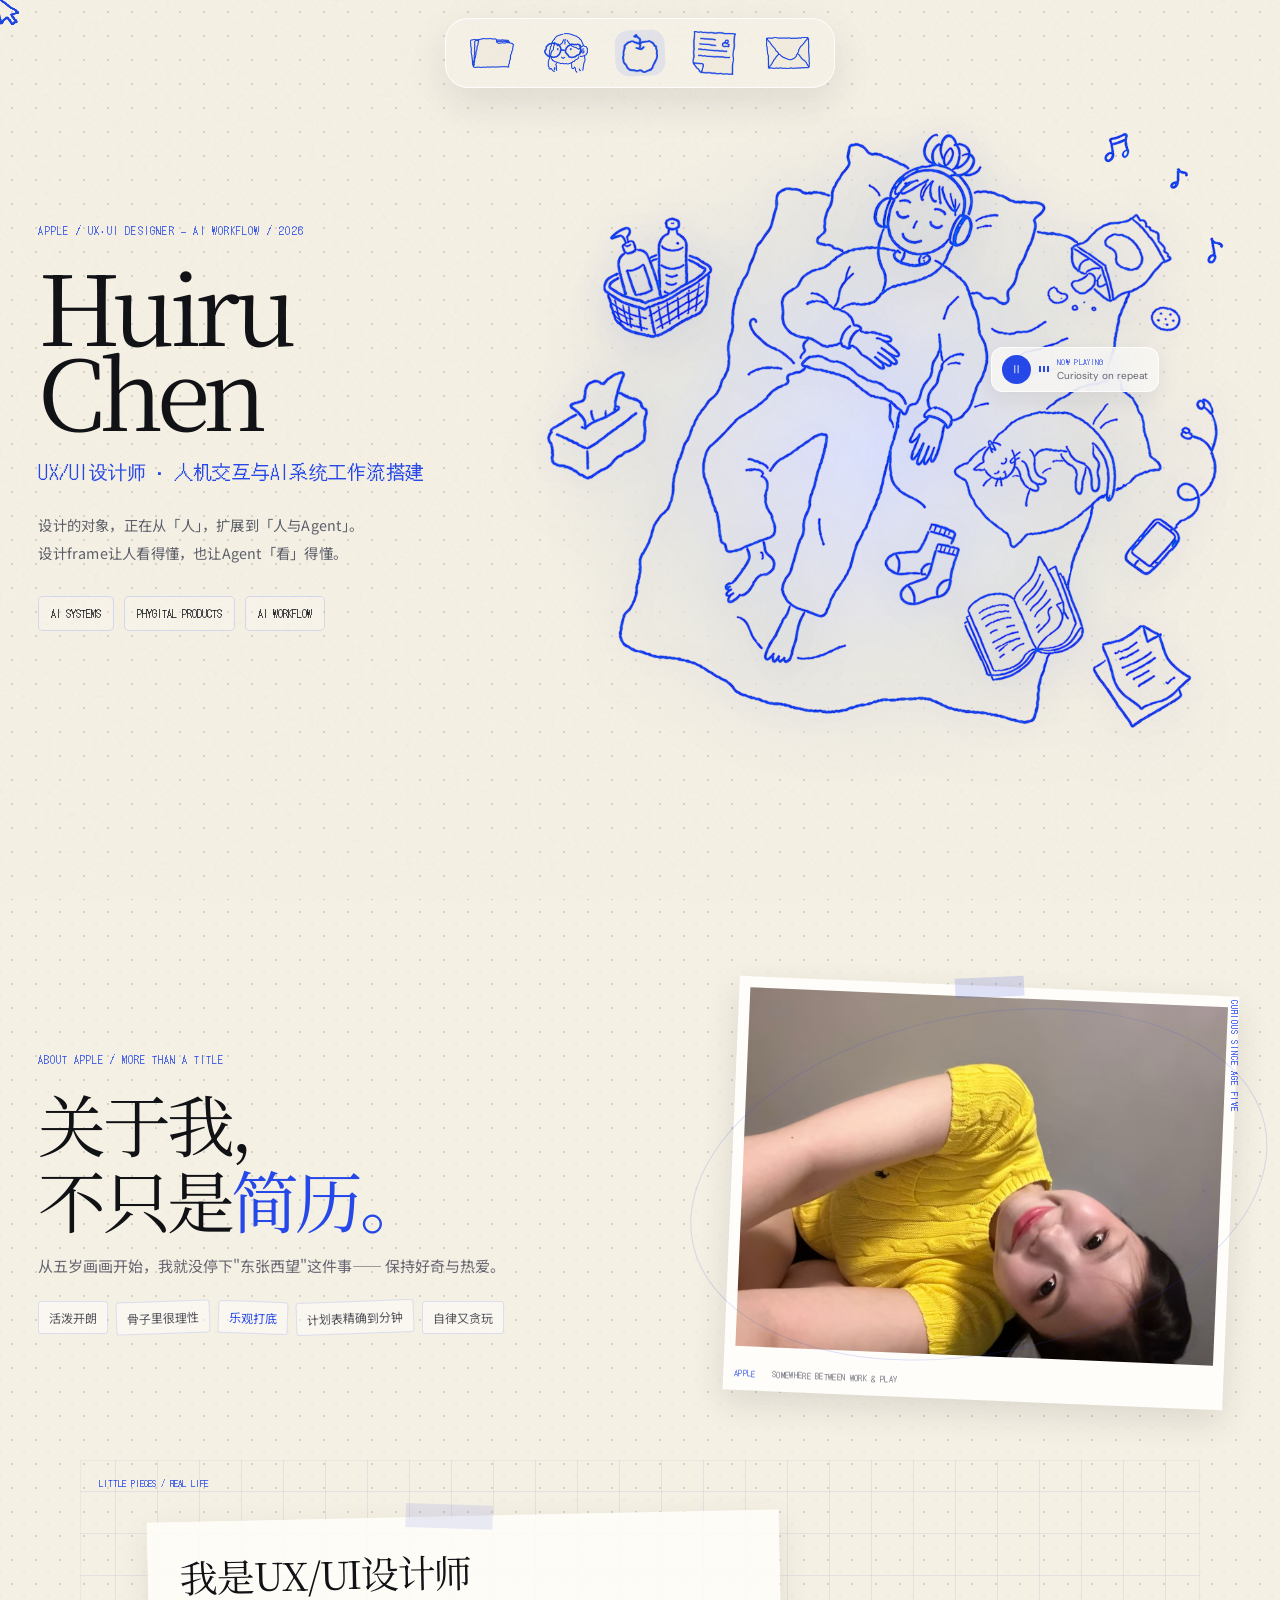
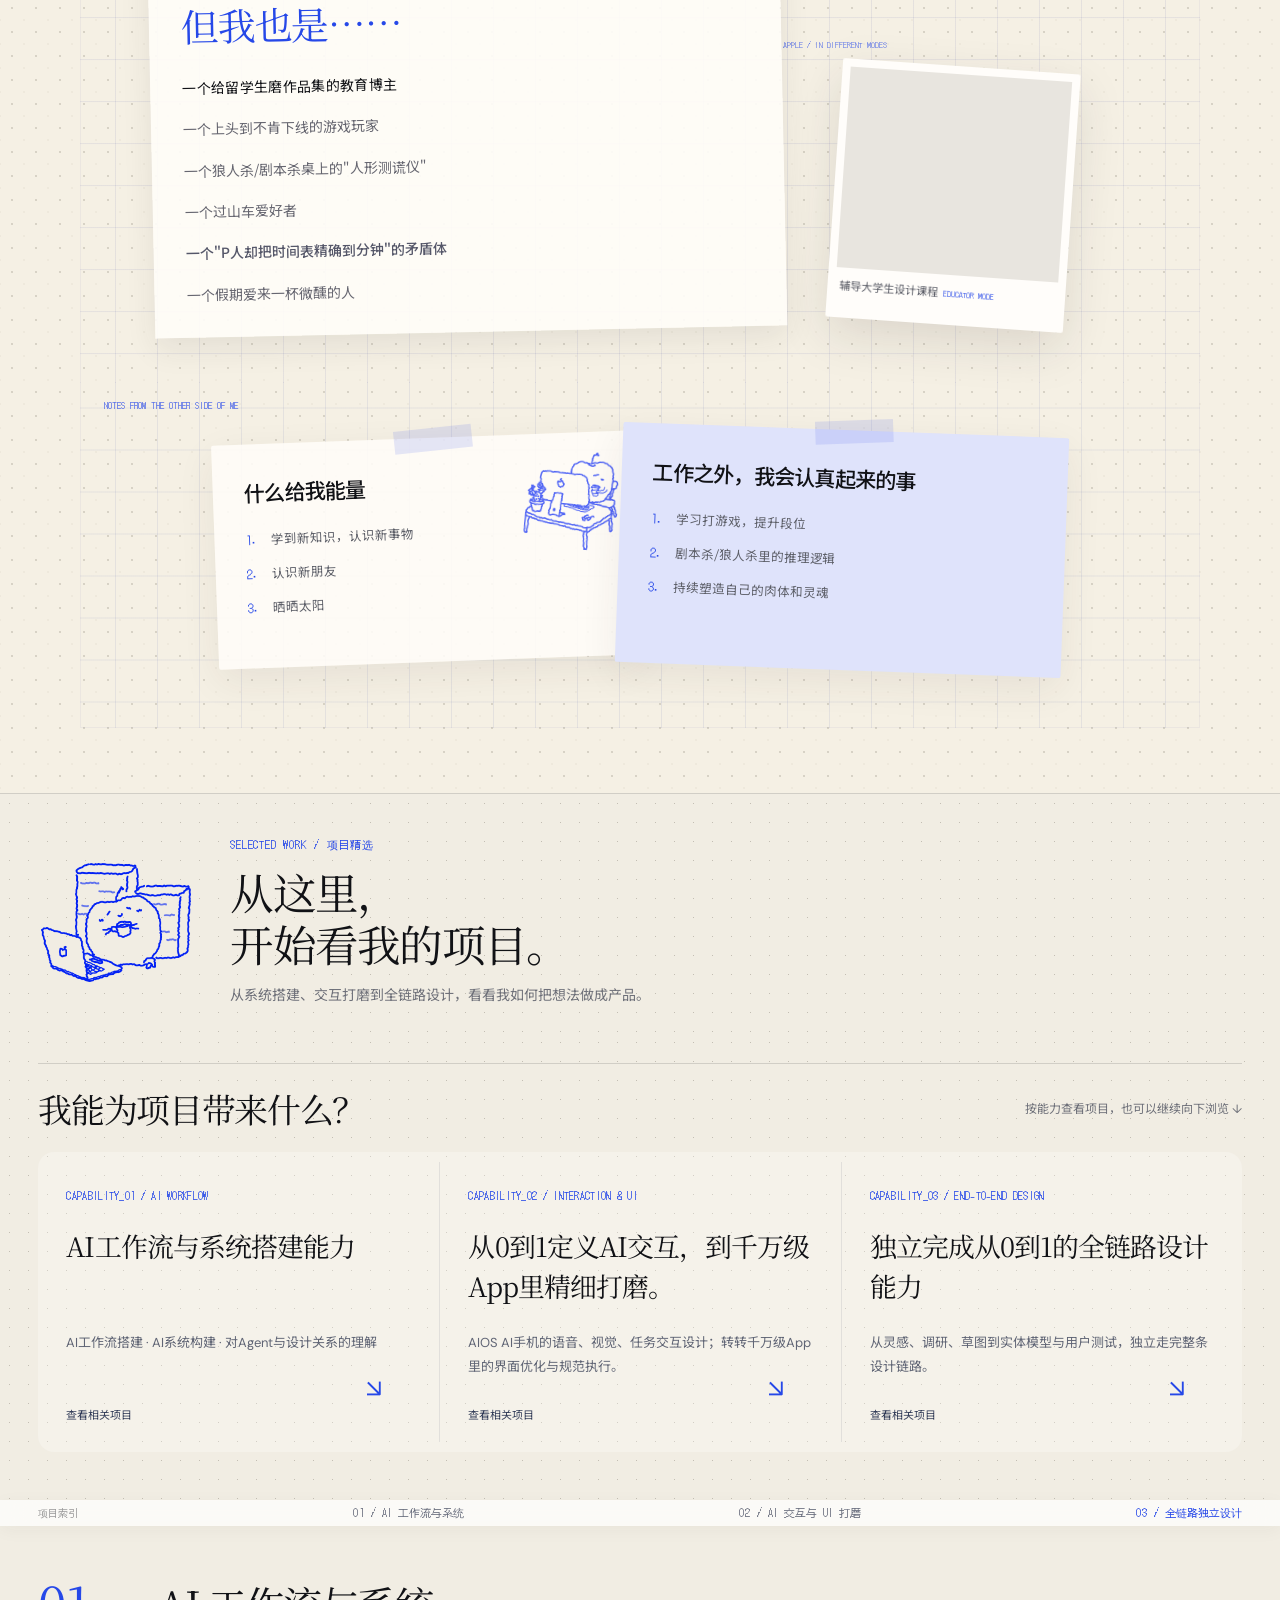
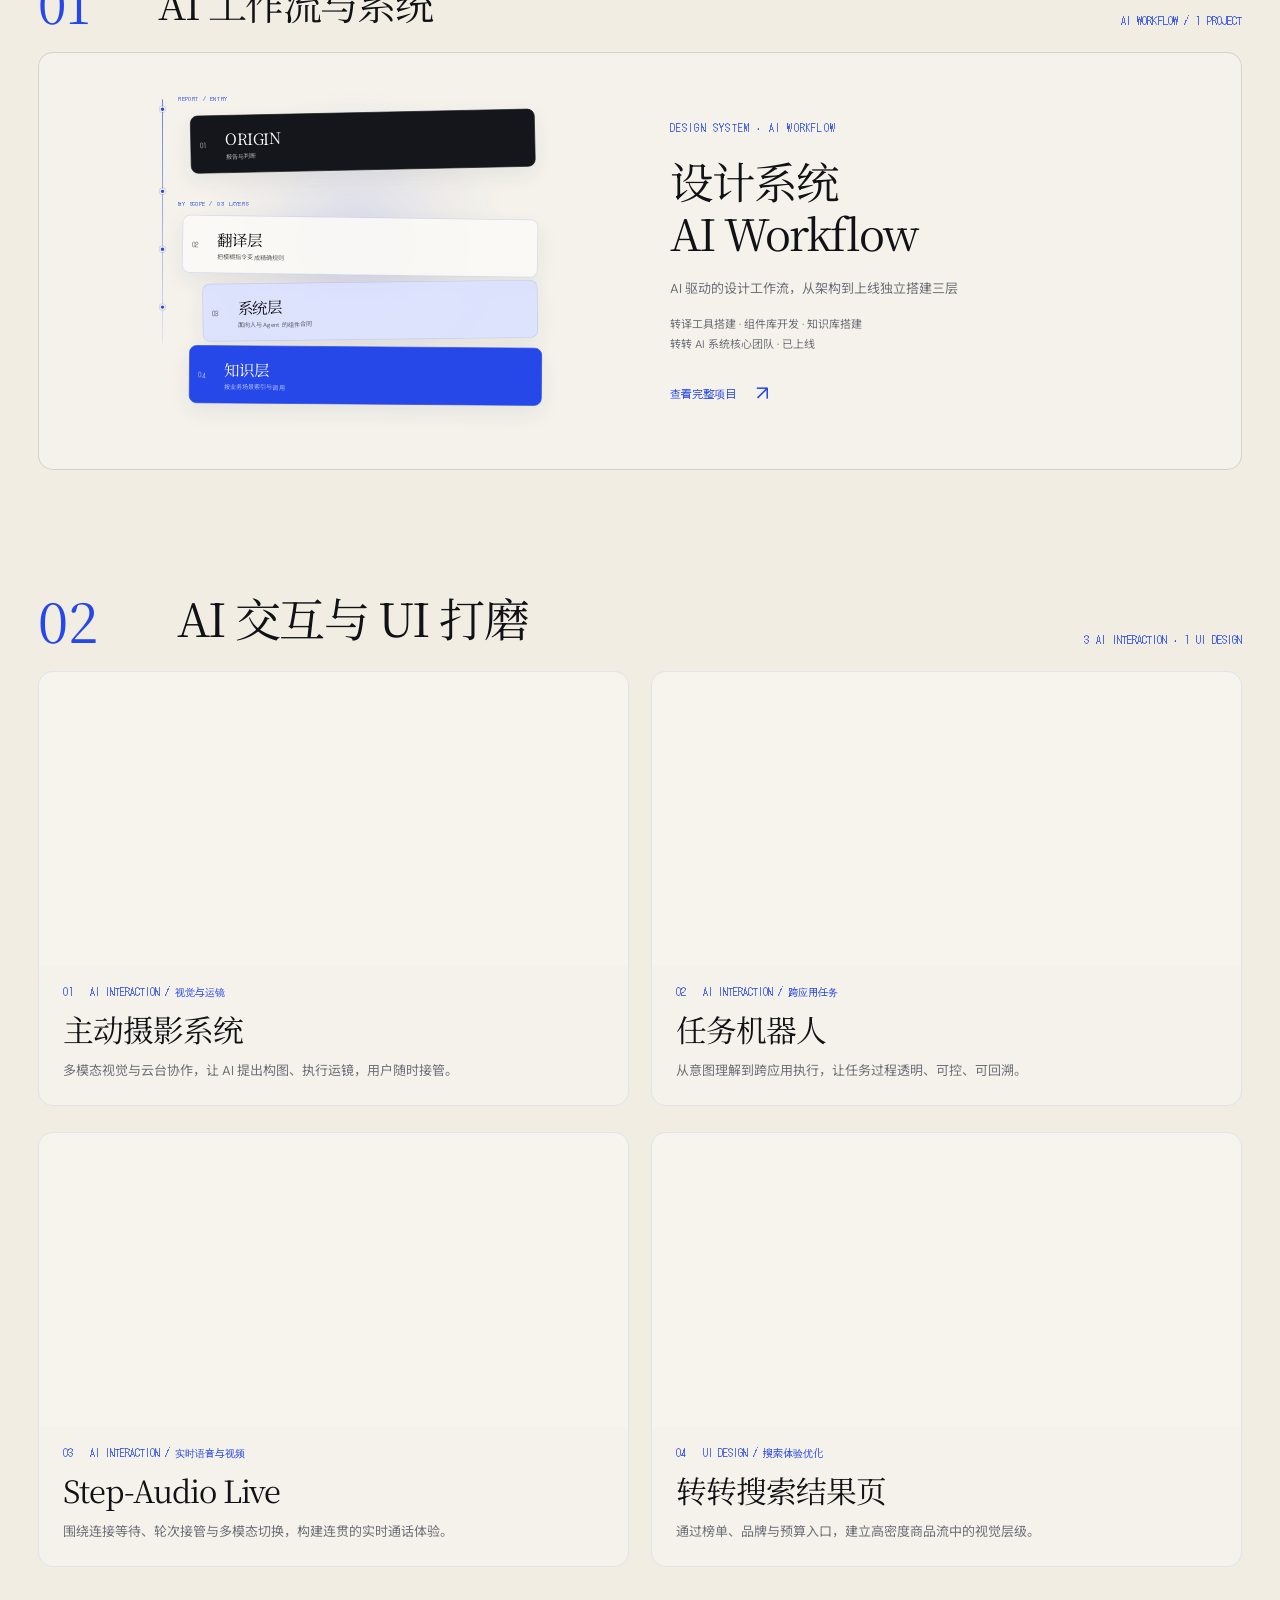
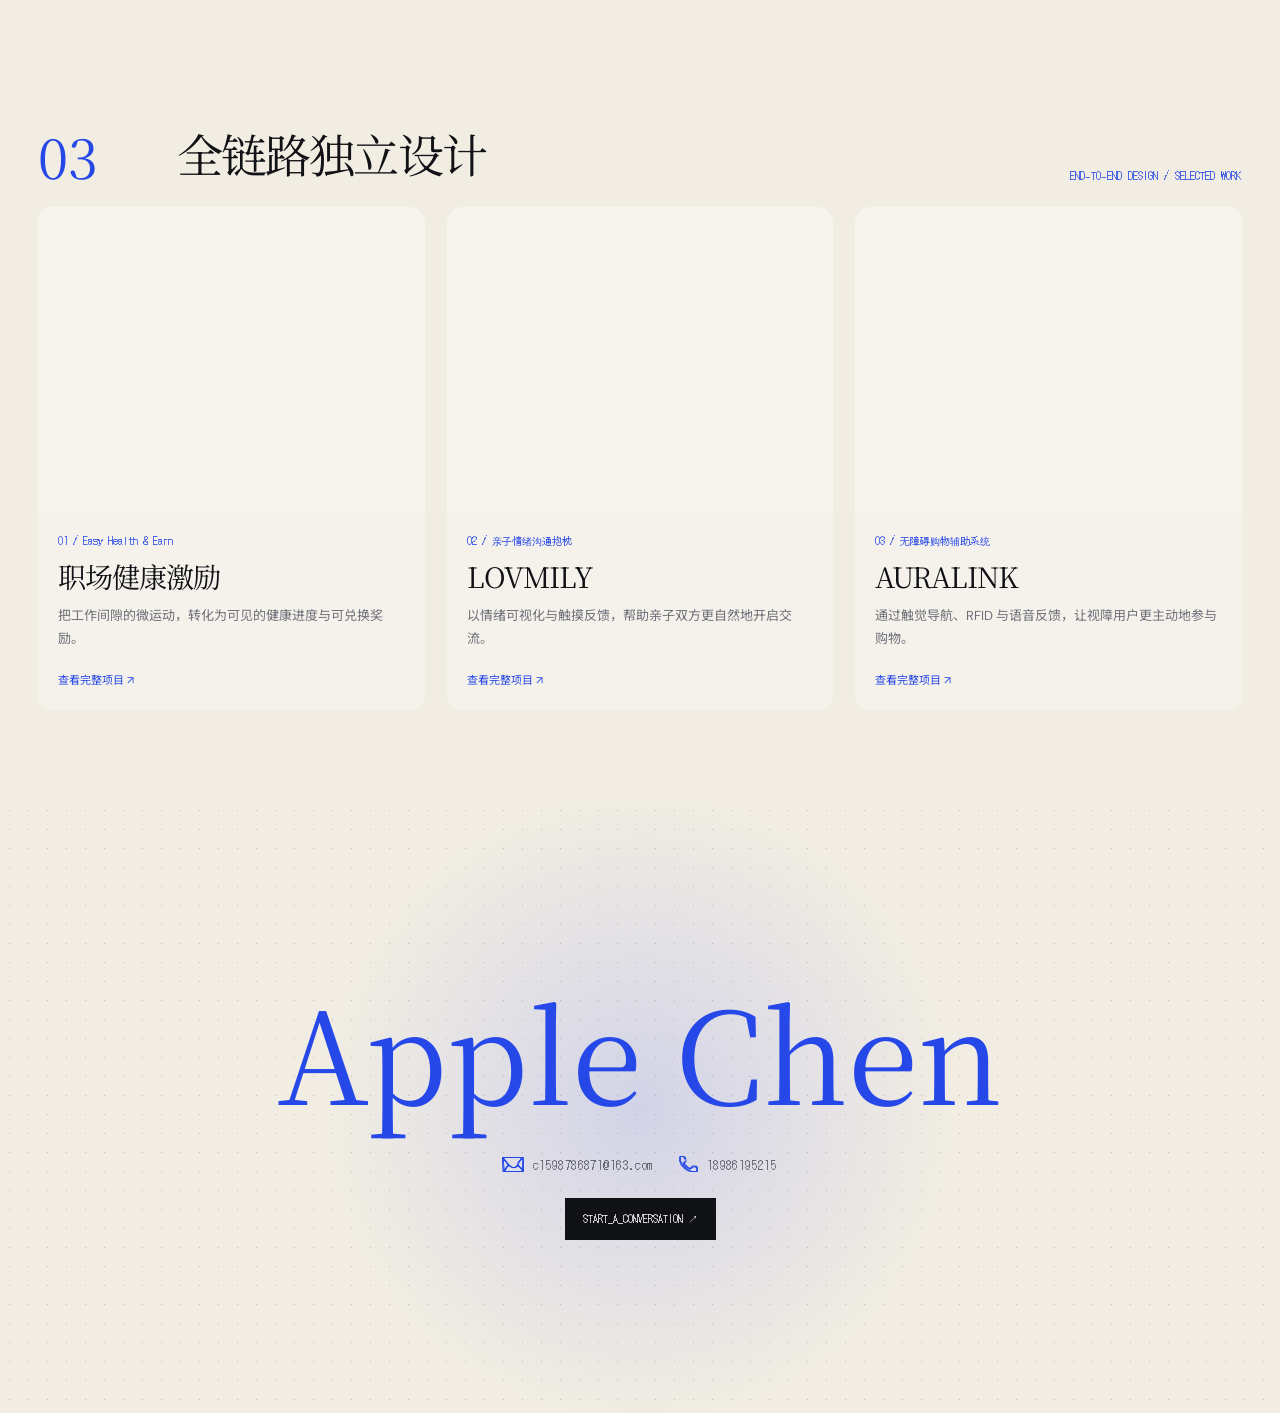
==== commit 543a6933: "Fix missing images" ====
--- a/index.html
+++ b/index.html
@@ -289,11 +289,11 @@
 @media(prefers-reduced-motion:reduce){#cap-impact .portfolio02-card,#cap-impact .portfolio02-copy h3{transition:none}}
 #cap-impact .portfolio02-grid{grid-template-columns:repeat(3,minmax(0,1fr));gap:22px}#cap-impact .portfolio02-card{display:block;text-decoration:none;color:var(--ink);border:0;background:rgba(255,255,255,.28)}#cap-impact .portfolio02-cover{height:clamp(230px,24vw,310px)}#cap-impact .portfolio02-copy{padding:18px 20px 24px}#cap-impact .portfolio02-copy h3{font-size:clamp(24px,2.2vw,32px)}#cap-impact .project03-enter{display:block;color:var(--blue);font-size:11px;margin-top:20px}#cap-impact .portfolio02-card:focus-visible{outline:2px solid var(--blue);outline-offset:4px}@media(max-width:850px){#cap-impact .portfolio02-grid{grid-template-columns:1fr}#cap-impact .portfolio02-cover{height:300px}}</style><link rel="stylesheet" href="assets/fonts/fonts-local.css"></head><body><div class="scrollProgress" id="scrollProgress"></div><div class="sectionGlow" id="sectionGlow"></div><div class="grain"></div><div id="viewCursor" class="viewcursor"><img src="assets/images/image-002-abcef0f8.png" alt="VIEW" loading="lazy" decoding="async"></div><img id="cursor" class="cursor" src="assets/images/image-001-55355e7a.png" alt="cursor" decoding="async">
 <nav class="nav" id="nav"><div class="navicons"><a href="#capabilities" data-nav="projects"><img src="assets/images/image-141-52cb4b4d.png" alt="项目" decoding="async"><span>项目</span></a><a href="#about" data-nav="about"><img src="assets/images/image-142-ed5cf5c3.png" alt="关于我" decoding="async"><span>关于我</span></a><a href="#top" data-nav="home"><img src="assets/images/image-143-4eeefe0b.png" alt="首页" decoding="async"><span>首页</span></a><a href="resume.html" data-nav="resume" id="resumeLink"><img src="assets/images/image-144-ddaf4ac5.png" alt="简历" decoding="async"><span>简历</span></a><a href="#contact" data-nav="contact"><img src="assets/images/image-145-1d546418.png" alt="联系" decoding="async"><span>联系</span></a></div></nav>
-<header class="hero dot" id="top"><div class="wrap heroGrid"><div class="heroCopy reveal"><div class="sys">APPLE / UX·UI DESIGNER — AI WORKFLOW / 2026</div><h1>Huiru Chen<span>UX/UI设计师 · 人机交互与AI系统工作流搭建</span></h1><p>设计的对象，正在从「人」，扩展到「人与Agent」。<br>设计frame让人看得懂，也让Agent「看」得懂。</p><div class="tags"><span>AI SYSTEMS</span><span>PHYGITAL PRODUCTS</span><span>AI WORKFLOW</span></div></div><div class="scene playing" id="scene"><span class="soundwave"></span><span class="soundwave"></span><span class="soundwave"></span><img class="listener" src="assets/images/image-146-f562f7b4.webp" alt="戴耳机听音乐的 Apple 完整插画" decoding="async" fetchpriority="high"><img class="musicnote n1" src="assets/images/image-139-93fb4b4d.png" alt="手绘音符" decoding="async"><img class="musicnote n2" src="assets/images/image-147-3c4db700.png" alt="手绘音符" decoding="async"><img class="musicnote n3" src="assets/images/image-140-93b1427d.webp" alt="手绘音符" decoding="async"><div class="player"><button class="playBtn" id="playBtn" aria-label="暂停或播放">Ⅱ</button><div class="equalizer"><i></i><i></i><i></i></div><div class="track"><b>NOW PLAYING</b><span>Curiosity on repeat</span></div></div></div></div></header>
+<header class="hero dot" id="top"><div class="wrap heroGrid"><div class="heroCopy reveal"><div class="sys">APPLE / UX·UI DESIGNER — AI WORKFLOW / 2026</div><h1>Huiru Chen<span>UX/UI设计师 · 人机交互与AI系统工作流搭建</span></h1><p>设计的对象，正在从「人」，扩展到「人与Agent」。<br>设计frame让人看得懂，也让Agent「看」得懂。</p><div class="tags"><span>AI SYSTEMS</span><span>PHYGITAL PRODUCTS</span><span>AI WORKFLOW</span></div></div><div class="scene playing" id="scene"><span class="soundwave"></span><span class="soundwave"></span><span class="soundwave"></span><img class="listener" src="assets/images/image-146-f562f7b4.png" alt="戴耳机听音乐的 Apple 完整插画" decoding="async" fetchpriority="high"><img class="musicnote n1" src="assets/images/image-139-93fb4b4d.png" alt="手绘音符" decoding="async"><img class="musicnote n2" src="assets/images/image-147-3c4db700.png" alt="手绘音符" decoding="async"><img class="musicnote n3" src="assets/images/image-140-93b1427d.png" alt="手绘音符" decoding="async"><div class="player"><button class="playBtn" id="playBtn" aria-label="暂停或播放">Ⅱ</button><div class="equalizer"><i></i><i></i><i></i></div><div class="track"><b>NOW PLAYING</b><span>Curiosity on repeat</span></div></div></div></div></header>
 <div class="heroBridge"><img src="assets/images/image-145-1d546418.png" alt="手绘装饰" decoding="async"></div>
 <section class="about" id="about">
   <div class="aboutPortraitIntro wrap">
-    <header class="aboutPortraitHead reveal"><div class="aboutHeadingCopy"><div class="eyebrow">ABOUT APPLE / MORE THAN A TITLE</div><h2>关于我，<br>不只是<em>简历。</em></h2><p>从五岁画画开始，我就没停下"东张西望"这件事—— 保持好奇与热爱。</p><div class="personalityStrip"><span>活泼开朗</span><span>骨子里很理性</span><span>乐观打底</span><span>计划表精确到分钟</span><span>自律又贪玩</span></div></div><figure class="applePortrait"><i class="portraitOrbit" aria-hidden="true"></i><div class="portraitPhoto"><img src="assets/images/image-148-7f8e0b38.webp" alt="陈荟如的生活照" loading="lazy" decoding="async"></div><figcaption><span>APPLE</span> SOMEWHERE BETWEEN WORK & PLAY</figcaption><img class="portraitSticker" src="assets/images/image-134-81761c0d.png" alt="" loading="lazy" decoding="async"></figure><span class="portraitMarginNote">CURIOUS SINCE AGE FIVE</span></header>
+    <header class="aboutPortraitHead reveal"><div class="aboutHeadingCopy"><div class="eyebrow">ABOUT APPLE / MORE THAN A TITLE</div><h2>关于我，<br>不只是<em>简历。</em></h2><p>从五岁画画开始，我就没停下"东张西望"这件事—— 保持好奇与热爱。</p><div class="personalityStrip"><span>活泼开朗</span><span>骨子里很理性</span><span>乐观打底</span><span>计划表精确到分钟</span><span>自律又贪玩</span></div></div><figure class="applePortrait"><i class="portraitOrbit" aria-hidden="true"></i><div class="portraitPhoto"><img src="assets/images/image-148-7f8e0b38.jpg" alt="陈荟如的生活照" loading="lazy" decoding="async"></div><figcaption><span>APPLE</span> SOMEWHERE BETWEEN WORK & PLAY</figcaption><img class="portraitSticker" src="assets/images/image-134-81761c0d.png" alt="" loading="lazy" decoding="async"></figure><span class="portraitMarginNote">CURIOUS SINCE AGE FIVE</span></header>
     <div class="identityComposition reveal">
       <div class="identityPaper"><h3 class="identityOpening">我是UX/UI设计师<span>但我也是……</span></h3>
         <div class="identityList" id="identityList">
@@ -306,21 +306,21 @@
         </div>
       </div>
       <div class="identityStage" id="identityStage" aria-live="polite">
-        <figure class="identityPreview active" data-preview="educator"><div class="previewPhoto"><img class="educationPhoto" src="assets/images/image-149-dc6d7f2a.webp" alt="分享设计课程与学生反馈的教育博主日常" loading="lazy" decoding="async"></div><figcaption>辅导大学生设计课程<small>EDUCATOR MODE</small></figcaption></figure>
-        <figure class="identityPreview" data-preview="gamer"><div class="previewPhoto"><img class="portraitGame" src="assets/images/image-150-6d2eb043.webp" alt="沉浸在永劫无间里的真实游戏画面" loading="lazy" decoding="async"></div><figcaption>永劫无间真好玩<small>PLAYER MODE</small></figcaption></figure>
-        <figure class="identityPreview" data-preview="detective"><div class="previewPhoto"><img src="assets/images/image-151-ac340766.webp" alt="和朋友一起玩狼人杀的生活照片" loading="lazy" decoding="async"></div><figcaption>当狼人绝对心跳加速<small>DETECTIVE MODE</small></figcaption></figure>
-        <figure class="identityPreview" data-preview="coaster"><div class="previewPhoto"><img src="assets/images/image-152-5e0dd421.webp" alt="游乐园里高高起伏的过山车" loading="lazy" decoding="async"></div><figcaption>享受失重的感觉<small>ADVENTURE MODE</small></figcaption></figure>
-        <figure class="identityPreview" data-preview="planner"><div class="previewPhoto"><img class="plannerPhoto" src="assets/images/image-153-665b4705.webp" alt="写满日程安排和待办事项的手绘计划表" loading="lazy" decoding="async"></div><figcaption>学习工作时绝对J人<small>PLANNER MODE</small></figcaption></figure>
-        <figure class="identityPreview" data-preview="weekend"><div class="previewPhoto"><img class="weekendPhoto" src="assets/images/image-154-bfb3f49c.webp" alt="假期里气氛松弛的微醺时刻" loading="lazy" decoding="async"></div><figcaption>享受轻度酒精带来的上头<small>WEEKEND MODE</small></figcaption></figure><img class="identitySticker" src="assets/images/image-155-11b0ebdf.webp" alt="" loading="lazy" decoding="async">
+        <figure class="identityPreview active" data-preview="educator"><div class="previewPhoto"><img class="educationPhoto" src="assets/images/image-149-dc6d7f2a.jpg" alt="分享设计课程与学生反馈的教育博主日常" loading="lazy" decoding="async"></div><figcaption>辅导大学生设计课程<small>EDUCATOR MODE</small></figcaption></figure>
+        <figure class="identityPreview" data-preview="gamer"><div class="previewPhoto"><img class="portraitGame" src="assets/images/image-150-6d2eb043.jpg" alt="沉浸在永劫无间里的真实游戏画面" loading="lazy" decoding="async"></div><figcaption>永劫无间真好玩<small>PLAYER MODE</small></figcaption></figure>
+        <figure class="identityPreview" data-preview="detective"><div class="previewPhoto"><img src="assets/images/image-151-ac340766.jpg" alt="和朋友一起玩狼人杀的生活照片" loading="lazy" decoding="async"></div><figcaption>当狼人绝对心跳加速<small>DETECTIVE MODE</small></figcaption></figure>
+        <figure class="identityPreview" data-preview="coaster"><div class="previewPhoto"><img src="assets/images/image-152-5e0dd421.jpg" alt="游乐园里高高起伏的过山车" loading="lazy" decoding="async"></div><figcaption>享受失重的感觉<small>ADVENTURE MODE</small></figcaption></figure>
+        <figure class="identityPreview" data-preview="planner"><div class="previewPhoto"><img class="plannerPhoto" src="assets/images/image-153-665b4705.jpg" alt="写满日程安排和待办事项的手绘计划表" loading="lazy" decoding="async"></div><figcaption>学习工作时绝对J人<small>PLANNER MODE</small></figcaption></figure>
+        <figure class="identityPreview" data-preview="weekend"><div class="previewPhoto"><img class="weekendPhoto" src="assets/images/image-154-bfb3f49c.png" alt="假期里气氛松弛的微醺时刻" loading="lazy" decoding="async"></div><figcaption>享受轻度酒精带来的上头<small>WEEKEND MODE</small></figcaption></figure><img class="identitySticker" src="assets/images/image-155-11b0ebdf.png" alt="" loading="lazy" decoding="async">
       </div>
     </div>
     <div class="energyBoard reveal"><div class="energyGrid">
-      <article class="energyCard"><img class="miniSticker" src="assets/images/image-138-8dc044d2.webp" alt="手绘桌面装饰" loading="lazy" decoding="async"><h3>什么给我能量</h3><ul><li>学到新知识，认识新事物</li><li>认识新朋友</li><li>晒晒太阳</li></ul></article>
+      <article class="energyCard"><img class="miniSticker" src="assets/images/image-138-8dc044d2.png" alt="手绘桌面装饰" loading="lazy" decoding="async"><h3>什么给我能量</h3><ul><li>学到新知识，认识新事物</li><li>认识新朋友</li><li>晒晒太阳</li></ul></article>
       <article class="energyCard blue"><img class="miniSticker" src="assets/images/image-134-81761c0d.png" alt="手绘生活装饰" loading="lazy" decoding="async"><h3>工作之外，我会认真起来的事</h3><ul><li>学习打游戏，提升段位</li><li>剧本杀/狼人杀里的推理逻辑</li><li>持续塑造自己的肉体和灵魂</li></ul></article>
     </div></div>
   </div>
 </section>
-<section class="desk" id="workstyle"><div class="wrap deskGrid"><div class="deskCopy reveal"><div class="eyebrow">HOW I WORK / 我的工作桌</div><h3>从一个问题，<br>到一个可以被验证的体验。</h3><p>研究、构思、AI 协作和原型测试并不是四个独立阶段，而是我不断往返的工作循环。移动鼠标探索桌面上的三个观察点。</p><div class="deskMode"><button class="active" data-mode="research">研究</button><button data-mode="design">设计</button><button data-mode="test">测试</button></div></div><div class="deskScene reveal" id="deskScene"><img src="assets/images/image-138-8dc044d2.webp" alt="Apple 的工作桌" loading="lazy" decoding="async"><i class="hot h1" data-note="把复杂问题拆成可以行动的设计命题"></i><i class="hot h2" data-note="用 AI、界面与硬件组织完整体验"></i><i class="hot h3" data-note="通过原型和真实反馈持续校准"></i></div></div></section><section class="projectPortal reveal" id="portal"><div class="miniFolders"><i></i><i></i><i></i></div><div class="wrap portalGrid"><div class="portalArt"><img src="assets/images/image-156-a4365a2d.webp" alt="Apple 与项目文件夹" loading="lazy" decoding="async"></div><div class="portalCopy"><div class="eyebrow">SELECTED WORK / 项目精选</div><h3>从这里，<br>开始看我的项目。</h3><p>从系统搭建、交互打磨到全链路设计，看看我如何把想法做成产品。</p></div></div></section><section class="capIndex" id="capabilities"><div class="wrap"><div class="indexHead reveal"><h2>我能为项目带来什么？</h2><p>按能力查看项目，也可以继续向下浏览 ↓</p></div><div class="capJump"><a data-step="01" href="#cap-ai"><div class="capNo">CAPABILITY_01 / AI WORKFLOW</div><h3>AI工作流与系统搭建能力</h3><p>AI工作流搭建 · AI系统构建 · 对Agent与设计关系的理解</p><div class="capFoot"><span>查看相关项目</span><i class="jumpArrow" aria-hidden="true">↘</i></div></a><a data-step="02" href="#cap-physical"><div class="capNo">CAPABILITY_02 / INTERACTION & UI</div><h3>从0到1定义AI交互，到千万级App里精细打磨。</h3><p>AIOS AI手机的语音、视觉、任务交互设计；转转千万级App里的界面优化与规范执行。</p><div class="capFoot"><span>查看相关项目</span><i class="jumpArrow" aria-hidden="true">↘</i></div></a><a data-step="03" href="#cap-impact"><div class="capNo">CAPABILITY_03 / END-TO-END DESIGN</div><h3>独立完成从0到1的全链路设计能力</h3><p>从灵感、调研、草图到实体模型与用户测试，独立走完整条设计链路。</p><div class="capFoot"><span>查看相关项目</span><i class="jumpArrow" aria-hidden="true">↘</i></div></a></div></div></section>
+<section class="desk" id="workstyle"><div class="wrap deskGrid"><div class="deskCopy reveal"><div class="eyebrow">HOW I WORK / 我的工作桌</div><h3>从一个问题，<br>到一个可以被验证的体验。</h3><p>研究、构思、AI 协作和原型测试并不是四个独立阶段，而是我不断往返的工作循环。移动鼠标探索桌面上的三个观察点。</p><div class="deskMode"><button class="active" data-mode="research">研究</button><button data-mode="design">设计</button><button data-mode="test">测试</button></div></div><div class="deskScene reveal" id="deskScene"><img src="assets/images/image-138-8dc044d2.png" alt="Apple 的工作桌" loading="lazy" decoding="async"><i class="hot h1" data-note="把复杂问题拆成可以行动的设计命题"></i><i class="hot h2" data-note="用 AI、界面与硬件组织完整体验"></i><i class="hot h3" data-note="通过原型和真实反馈持续校准"></i></div></div></section><section class="projectPortal reveal" id="portal"><div class="miniFolders"><i></i><i></i><i></i></div><div class="wrap portalGrid"><div class="portalArt"><img src="assets/images/image-156-a4365a2d.png" alt="Apple 与项目文件夹" loading="lazy" decoding="async"></div><div class="portalCopy"><div class="eyebrow">SELECTED WORK / 项目精选</div><h3>从这里，<br>开始看我的项目。</h3><p>从系统搭建、交互打磨到全链路设计，看看我如何把想法做成产品。</p></div></div></section><section class="capIndex" id="capabilities"><div class="wrap"><div class="indexHead reveal"><h2>我能为项目带来什么？</h2><p>按能力查看项目，也可以继续向下浏览 ↓</p></div><div class="capJump"><a data-step="01" href="#cap-ai"><div class="capNo">CAPABILITY_01 / AI WORKFLOW</div><h3>AI工作流与系统搭建能力</h3><p>AI工作流搭建 · AI系统构建 · 对Agent与设计关系的理解</p><div class="capFoot"><span>查看相关项目</span><i class="jumpArrow" aria-hidden="true">↘</i></div></a><a data-step="02" href="#cap-physical"><div class="capNo">CAPABILITY_02 / INTERACTION & UI</div><h3>从0到1定义AI交互，到千万级App里精细打磨。</h3><p>AIOS AI手机的语音、视觉、任务交互设计；转转千万级App里的界面优化与规范执行。</p><div class="capFoot"><span>查看相关项目</span><i class="jumpArrow" aria-hidden="true">↘</i></div></a><a data-step="03" href="#cap-impact"><div class="capNo">CAPABILITY_03 / END-TO-END DESIGN</div><h3>独立完成从0到1的全链路设计能力</h3><p>从灵感、调研、草图到实体模型与用户测试，独立走完整条设计链路。</p><div class="capFoot"><span>查看相关项目</span><i class="jumpArrow" aria-hidden="true">↘</i></div></a></div></div></section>
 <div class="rail"><div class="wrap railin"><span>项目索引</span><a href="#cap-ai" data-target="cap-ai">01 / AI 工作流与系统</a><a href="#cap-physical" data-target="cap-physical">02 / AI 交互与 UI 打磨</a><a href="#cap-impact" data-target="cap-impact">03 / 全链路独立设计</a></div></div>
 <main id="projects">
 <section class="chapter" id="cap-ai"><div class="wrap"><div class="chapterHead reveal"><div class="chapterNo">01</div><div class="chapterTitle"><h2>AI 工作流与系统</h2><p>AI WORKFLOW / 1 PROJECT</p></div></div><a class="workflow-feature projectLink" href="#design-workflow" aria-label="打开项目：设计系统 AI Workflow"><iframe class="workflow-cover" title="设计系统 AI Workflow 架构封面" tabindex="-1" aria-hidden="true" srcdoc="&lt;!doctype html>&lt;html lang=&quot;zh-CN&quot;>&lt;head>&lt;link rel=&quot;stylesheet&quot; href=&quot;assets/fonts/fonts-local.css&quot;&gt;&lt;meta charset=&quot;utf-8&quot;>&lt;link rel=&quot;icon&quot; href=&quot;data:image/svg+xml,%3Csvg xmlns='http://www.w3.org/2000/svg' viewBox='0 0 32 32'%3E%3Crect width='32' height='32' rx='8' fill='%232648e8'/%3E%3Cpath d='M9 8h14v4H14v4h7v4h-7v4H9z' fill='white'/%3E%3C/svg%3E&quot;>&lt;style>:root {
@@ -3588,7 +3588,7 @@
 .portfolio-cover-root .ac-cover-caption{bottom:15px!important;top:auto!important;right:30px!important}
 &lt;/style>&lt;/head>&lt;body>&lt;div class=&quot;portfolio-cover-root ac-cover-stage&quot; id=&quot;coverStage&quot;>
   &lt;div class=&quot;ac-cover-paper&quot;>&lt;/div>
-  &lt;div class=&quot;ac-poster-frame&quot;>&lt;img class=&quot;ac-poster-scene&quot; src=&quot;assets/images/image-020-710fe2b8.webp&quot; alt=&quot;AI 相机识别骑行主体的真实拍摄画面&quot;>
+  &lt;div class=&quot;ac-poster-frame&quot;>&lt;img class=&quot;ac-poster-scene&quot; src=&quot;assets/images/image-020-710fe2b8.jpg&quot; alt=&quot;AI 相机识别骑行主体的真实拍摄画面&quot;>
    &lt;div class=&quot;ac-poster-shade&quot;>&lt;/div>&lt;div class=&quot;ac-frame-top&quot;>&lt;span>AI ACTIVE CAMERA&lt;/span>&lt;span>4K · 60 FPS&lt;/span>&lt;/div>
    &lt;svg class=&quot;ac-orbit&quot; viewBox=&quot;0 0 760 480&quot; aria-hidden=&quot;true&quot;>&lt;path d=&quot;M68 349 C175 246 287 348 376 223 S555 101 688 166&quot;>&lt;/path>&lt;circle r=&quot;4&quot;>&lt;animateMotion dur=&quot;5s&quot; repeatCount=&quot;indefinite&quot; path=&quot;M68 349 C175 246 287 348 376 223 S555 101 688 166&quot;>&lt;/animateMotion>&lt;/circle>&lt;/svg>
    &lt;div class=&quot;ac-poster-track&quot; id=&quot;coverTrack&quot;>&lt;span>SUBJECT LOCKED&lt;/span>&lt;/div>
@@ -3798,7 +3798,7 @@
 &lt;/style>&lt;style id=&quot;apex-hero-scale-fix&quot;>
 @media (min-width:821px){.hero-stage{scale:.9;transform-origin:50% 50%}}
 @media (max-width:820px){.hero-stage{scale:.9;transform-origin:50% 50%}}
-&lt;/style>&lt;style>html,body{margin:0!important;padding:0!important;width:900px!important;height:650px!important;overflow:hidden!important;background:transparent!important}.portfolio-cover-root{position:relative!important;inset:auto!important;width:900px!important;height:650px!important;min-height:0!important;max-height:none!important;margin:0!important;transform:none!important;opacity:1!important}*,*:before,*:after{animation:none!important;cursor:auto!important}.approved-tools{display:none!important}.approved-art{width:100%!important;height:100%!important;object-fit:contain!important;transform:none!important}.hero-note{display:none!important}&lt;/style>&lt;/head>&lt;body>&lt;div class=&quot;portfolio-cover-root hero-stage reference-cover&quot;>&lt;div class=&quot;cover-scene&quot;>&lt;div class=&quot;cover-flow&quot;>&lt;i>&lt;/i>&lt;/div>&lt;img class=&quot;cover-app app-a&quot; src=&quot;assets/images/image-034-9dc6ef52.webp&quot;>&lt;img class=&quot;cover-app app-b&quot; src=&quot;assets/images/image-035-4ffdbe7f.webp&quot;>&lt;img class=&quot;cover-result&quot; src=&quot;assets/images/image-036-74665e1b.webp&quot;>&lt;div class=&quot;cover-status&quot;>&lt;span>✓&lt;/span>&lt;b>执行成功&lt;/b>&lt;small>任务已完成 · 可回溯&lt;/small>&lt;img class=&quot;cover-popup-agent&quot; src=&quot;assets/images/image-037-8095f022.png&quot; alt=&quot;任务完成 IP&quot;>&lt;/div>&lt;div class=&quot;cover-steps&quot;>&lt;i class=&quot;active&quot;>&lt;/i>&lt;i>&lt;/i>&lt;i>&lt;/i>&lt;i>&lt;/i>&lt;/div>&lt;span class=&quot;cover-node cn1&quot;>01 / 识别意图&lt;/span>&lt;span class=&quot;cover-node cn2&quot;>02 / 计划生成&lt;/span>&lt;span class=&quot;cover-node cn3&quot;>03 / 用户接管&lt;/span>&lt;span class=&quot;cover-node cn4&quot;>04 / 结果返回&lt;/span>&lt;img class=&quot;cover-agent&quot; src=&quot;assets/images/image-038-b08a8803.webp&quot; alt=&quot;Agent IP&quot;>&lt;/div>&lt;/div>&lt;/body>&lt;/html>" tabindex="-1" aria-hidden="true" loading="lazy" sandbox></iframe></div><div class="portfolio02-copy"><p class="portfolio02-label"><span>02</span> AI INTERACTION / 跨应用任务</p><h3 id="portfolio02-title-1">任务机器人</h3><p class="portfolio02-description">从意图理解到跨应用执行，让任务过程透明、可控、可回溯。</p></div></a><a class="portfolio02-card projectLink" href="#project-audio" data-project="2" aria-labelledby="portfolio02-title-2"><div class="portfolio02-cover"><iframe class="portfolio02-frame" title="Step-Audio Live封面" srcdoc="&lt;!doctype html loading="lazy">&lt;html>&lt;head>&lt;link rel=&quot;stylesheet&quot; href=&quot;assets/fonts/fonts-local.css&quot;&gt;&lt;meta charset=&quot;utf-8&quot;>&lt;style>
+&lt;/style>&lt;style>html,body{margin:0!important;padding:0!important;width:900px!important;height:650px!important;overflow:hidden!important;background:transparent!important}.portfolio-cover-root{position:relative!important;inset:auto!important;width:900px!important;height:650px!important;min-height:0!important;max-height:none!important;margin:0!important;transform:none!important;opacity:1!important}*,*:before,*:after{animation:none!important;cursor:auto!important}.approved-tools{display:none!important}.approved-art{width:100%!important;height:100%!important;object-fit:contain!important;transform:none!important}.hero-note{display:none!important}&lt;/style>&lt;/head>&lt;body>&lt;div class=&quot;portfolio-cover-root hero-stage reference-cover&quot;>&lt;div class=&quot;cover-scene&quot;>&lt;div class=&quot;cover-flow&quot;>&lt;i>&lt;/i>&lt;/div>&lt;img class=&quot;cover-app app-a&quot; src=&quot;assets/images/image-034-9dc6ef52.png&quot;>&lt;img class=&quot;cover-app app-b&quot; src=&quot;assets/images/image-035-4ffdbe7f.png&quot;>&lt;img class=&quot;cover-result&quot; src=&quot;assets/images/image-036-74665e1b.png&quot;>&lt;div class=&quot;cover-status&quot;>&lt;span>✓&lt;/span>&lt;b>执行成功&lt;/b>&lt;small>任务已完成 · 可回溯&lt;/small>&lt;img class=&quot;cover-popup-agent&quot; src=&quot;assets/images/image-037-8095f022.png&quot; alt=&quot;任务完成 IP&quot;>&lt;/div>&lt;div class=&quot;cover-steps&quot;>&lt;i class=&quot;active&quot;>&lt;/i>&lt;i>&lt;/i>&lt;i>&lt;/i>&lt;i>&lt;/i>&lt;/div>&lt;span class=&quot;cover-node cn1&quot;>01 / 识别意图&lt;/span>&lt;span class=&quot;cover-node cn2&quot;>02 / 计划生成&lt;/span>&lt;span class=&quot;cover-node cn3&quot;>03 / 用户接管&lt;/span>&lt;span class=&quot;cover-node cn4&quot;>04 / 结果返回&lt;/span>&lt;img class=&quot;cover-agent&quot; src=&quot;assets/images/image-038-b08a8803.png&quot; alt=&quot;Agent IP&quot;>&lt;/div>&lt;/div>&lt;/body>&lt;/html>" tabindex="-1" aria-hidden="true" loading="lazy" sandbox></iframe></div><div class="portfolio02-copy"><p class="portfolio02-label"><span>02</span> AI INTERACTION / 跨应用任务</p><h3 id="portfolio02-title-1">任务机器人</h3><p class="portfolio02-description">从意图理解到跨应用执行，让任务过程透明、可控、可回溯。</p></div></a><a class="portfolio02-card projectLink" href="#project-audio" data-project="2" aria-labelledby="portfolio02-title-2"><div class="portfolio02-cover"><iframe class="portfolio02-frame" title="Step-Audio Live封面" srcdoc="&lt;!doctype html loading="lazy">&lt;html>&lt;head>&lt;link rel=&quot;stylesheet&quot; href=&quot;assets/fonts/fonts-local.css&quot;&gt;&lt;meta charset=&quot;utf-8&quot;>&lt;style>
 :root{--blue:#2648e8;--paper:#f1ede3;--ink:#111216;--muted:#6c6d77;--serif:&quot;Noto Serif SC&quot;,serif;--sans:&quot;DM Sans&quot;,&quot;Noto Sans SC&quot;,sans-serif;--pixel:&quot;DotGothic16&quot;,monospace}*{box-sizing:border-box;margin:0;padding:0}html{scroll-behavior:smooth}body{background:var(--paper);color:var(--ink);font-family:var(--sans);overflow-x:hidden}.paper-dots{position:fixed;inset:0;z-index:-1;background-image:radial-gradient(rgba(104,101,91,.17) .7px,transparent .8px),radial-gradient(rgba(104,101,91,.08) .65px,transparent .75px);background-size:24px 24px;background-position:0 0,12px 12px}.progress{position:fixed;top:0;left:0;z-index:20;width:100%;height:2px;transform:scaleX(0);transform-origin:left;background:linear-gradient(90deg,rgba(120,130,156,.28),rgba(73,92,188,.65));pointer-events:none}.pointer{position:fixed;z-index:30;width:23px;height:29px;pointer-events:none;transform:translate(-4px,-4px);filter:drop-shadow(.7px 0 0 var(--blue)) drop-shadow(-.7px 0 0 var(--blue)) drop-shadow(0 .65px 0 var(--blue));display:none}.view-pointer{position:fixed;z-index:31;width:94px;height:64px;pointer-events:none;opacity:0;transform:translate(-50%,-50%) scale(.6);transition:.2s;display:none}.view-pointer img{width:100%;height:100%;object-fit:contain}.view-pointer.on{opacity:1;transform:translate(-50%,-50%)}body.viewing .pointer{opacity:0}@media(pointer:fine){body,button,a{cursor:none}.pointer,.view-pointer{display:block}}.back{position:fixed;top:23px;left:max(34px,5vw);z-index:15;width:80px;height:30px;padding:0;border:0;background:none}.back img{width:100%;height:100%;object-fit:contain}.shell{width:min(1290px,calc(100% - 11vw));margin:auto}.meta{font:10px var(--pixel);letter-spacing:.07em;color:var(--blue)}.hero{width:min(1720px,calc(100% - 9vw));min-height:690px;height:100svh;max-height:1020px;display:grid;grid-template-columns:.92fr 1.08fr;align-items:center;gap:clamp(35px,5vw,90px);padding:55px 0 30px}.hero h1{margin:25px 0 18px;font:400 clamp(69px,7.1vw,121px)/.92 var(--serif);letter-spacing:-.068em}.hero h1 span{display:block}.hero h1 .subtitle{margin-top:19px;color:var(--blue);font:clamp(16px,1.4vw,22px)/1.55 var(--pixel);letter-spacing:0}.intro{max-width:580px;color:var(--muted);font-size:clamp(13px,1vw,16px);line-height:1.95}.tags{display:flex;gap:8px;flex-wrap:wrap;margin-top:25px}.tags span{padding:7px 9px;border:1px solid rgba(38,72,232,.18);border-radius:4px;color:#50515a;font:9px var(--pixel)}.hero-art{position:relative;min-height:590px;height:min(77svh,760px);display:grid;place-items:center}.halo{position:absolute;width:min(92%,630px);aspect-ratio:1;border-radius:50%;background:radial-gradient(circle,rgba(82,102,249,.16),rgba(116,126,177,.08) 45%,transparent 70%)}.orbit{position:absolute;width:min(90%,595px);height:62%;border:1px solid rgba(38,72,232,.14);border-radius:50%;transform:rotate(-19deg)}.orbit.second{width:76%;height:51%;transform:rotate(19deg);border-style:dashed}.hero-note{position:absolute;font:9px var(--pixel);color:var(--blue)}.hero-note.one{top:16%;right:2%}.hero-note.two{bottom:20%;left:3%}.phone{position:relative;z-index:2;width:clamp(220px,31vw,315px);aspect-ratio:.485;background:#15161c;border:6px solid #171820;border-radius:32px;padding:9px;box-shadow:0 27px 65px rgba(25,28,52,.22);overflow:hidden}.screen{position:relative;width:100%;height:100%;overflow:hidden;border-radius:21px;background:linear-gradient(158deg,#f8f8fb,#eaeaf1 55%,#f5f1ee);display:flex;flex-direction:column;align-items:center}.status{width:100%;display:flex;justify-content:space-between;padding:11px 12px 0;font:8px var(--pixel);color:#333}.screen-top{margin-top:14px;padding:5px 8px;border-radius:12px;background:rgba(255,255,255,.68);font:8px var(--pixel);color:#444}.assistant-orb{position:absolute;top:35%;left:50%;width:106px;height:106px;border-radius:50%;transform:translate(-50%,-50%);background:radial-gradient(circle at 36% 33%,#b0bbff,#536bf1 52%,#2648e8 76%);box-shadow:0 14px 40px rgba(38,72,232,.28);animation:breathe 3s ease-in-out infinite}.assistant-orb:before,.assistant-orb:after{content:&quot;&quot;;position:absolute;top:38%;width:12px;height:17px;border-radius:50%;background:#fff}.assistant-orb:before{left:36%}.assistant-orb:after{right:29%}.wave{position:absolute;left:50%;top:56%;display:flex;align-items:center;gap:4px;height:25px;transform:translateX(-50%)}.wave i{width:3px;height:8px;background:var(--blue);border-radius:5px;animation:wave .85s ease-in-out infinite alternate}.wave i:nth-child(2){animation-delay:.12s}.wave i:nth-child(3){animation-delay:.24s}.wave i:nth-child(4){animation-delay:.36s}.wave i:nth-child(5){animation-delay:.48s}.screen-message{position:absolute;top:64%;font:12px var(--sans);color:#494b57}.screen-hint{position:absolute;top:70%;font:8px var(--pixel);color:#8a8b95}.controls{position:absolute;bottom:23px;display:flex;gap:12px}.controls i{display:grid;place-items:center;width:39px;height:39px;border-radius:50%;background:#fff;color:#50515b;font-style:normal}.controls i:last-child{color:#d95965}.float-chip{position:absolute;z-index:3;padding:8px 10px;background:rgba(250,249,246,.94);border:1px solid rgba(38,72,232,.14);border-radius:7px;box-shadow:0 9px 25px rgba(30,35,69,.09);font:9px var(--pixel);color:#464756}.float-chip.a{left:5%;top:29%}.float-chip.b{right:0;bottom:28%}.float-chip b{color:var(--blue);font-weight:400}@keyframes wave{to{height:24px}}@keyframes breathe{50%{transform:translate(-50%,-50%) scale(1.07)}}.overview{padding:69px 0 80px;text-align:center;border-top:1px solid rgba(17,18,22,.09)}.overview h2{max-width:1050px;margin:19px auto 0;font:400 clamp(31px,3.6vw,50px)/1.48 var(--serif);letter-spacing:-.045em}.overview em,.section-head em,.closing em{color:var(--blue);font-style:normal}.flow{display:flex;justify-content:center;align-items:center;gap:12px;flex-wrap:wrap;margin-top:36px}.flow span{display:flex;align-items:center;gap:8px;color:#54555f;font-size:12px}.flow span b{display:grid;place-items:center;width:25px;height:25px;border:1px solid rgba(38,72,232,.2);border-radius:50%;color:var(--blue);font:9px var(--pixel)}.flow>i{font-style:normal;color:var(--blue)}.section{padding:60px 0 70px}.section-head{display:grid;grid-template-columns:63px 1fr minmax(180px,.65fr);gap:18px;align-items:end;margin-bottom:27px}.number{font:400 clamp(36px,4vw,51px)/1 var(--serif);color:var(--blue)}.section-head h2{font:400 clamp(28px,3.1vw,43px)/1.2 var(--serif);letter-spacing:-.05em}.section-head>p{color:var(--muted);font-size:12px;line-height:1.75}.handshake{position:relative;min-height:420px;display:grid;grid-template-columns:1fr 1fr;align-items:center;gap:40px;padding:42px;background:linear-gradient(125deg,rgba(223,227,248,.83),rgba(249,247,241,.85));border-radius:17px;overflow:hidden}.handshake:before{content:&quot;&quot;;position:absolute;right:-70px;top:-70px;width:380px;height:380px;border:1px solid rgba(38,72,232,.12);border-radius:50%}.state-copy{position:relative;z-index:2}.state-copy h3{margin:17px 0 11px;font:400 clamp(24px,2.3vw,34px)/1.35 var(--serif)}.state-copy p{max-width:430px;color:var(--muted);font-size:13px;line-height:1.9}.state-tabs{display:flex;gap:7px;margin-top:24px}.state-tab{padding:8px 10px;border:1px solid rgba(38,72,232,.17);border-radius:5px;background:rgba(255,255,255,.47);color:#595a64;font:9px var(--pixel)}.state-tab.active{background:var(--blue);border-color:var(--blue);color:#fff}.mini-phone{justify-self:center;width:190px;aspect-ratio:.49;border:5px solid #181921;border-radius:24px;padding:6px;background:#181921;box-shadow:0 17px 45px rgba(28,31,53,.19)}.mini-phone .screen{border-radius:16px}.mini-phone .assistant-orb{width:76px;height:76px}.mini-phone .controls i{width:29px;height:29px}.mini-phone .screen-message{font-size:10px}.mini-phone .controls{bottom:15px}.loop{display:grid;grid-template-columns:repeat(3,1fr);gap:14px}.loop-card{position:relative;min-height:325px;padding:24px 20px;background:rgba(250,249,246,.68);border:1px solid rgba(38,72,232,.1);border-radius:14px;overflow:hidden;transition:transform .25s,box-shadow .25s}.loop-card:hover{transform:translateY(-5px);box-shadow:0 14px 35px rgba(34,37,58,.1)}.loop-card h3{margin:17px 0 9px;font:400 22px var(--serif)}.loop-card>p{color:var(--muted);font-size:12px;line-height:1.8}.loop-visual{height:150px;position:relative;display:grid;place-items:center}.mini-wave{display:flex;align-items:center;gap:5px;height:46px}.mini-wave i{width:5px;height:12px;border-radius:5px;background:var(--blue);animation:wave 1s infinite alternate}.mini-wave i:nth-child(2n){animation-delay:.32s}.mini-wave i:nth-child(3n){animation-delay:.17s}.turn-pill{display:flex;align-items:center;gap:8px;padding:9px 13px;border:1px solid rgba(38,72,232,.2);border-radius:25px;color:var(--blue);font:10px var(--pixel)}.turn-pill:before{content:&quot;&quot;;width:8px;height:8px;border-radius:50%;background:var(--blue);box-shadow:0 0 0 5px rgba(38,72,232,.1)}.memory-sheet{width:160px;padding:12px;background:#fff;border:1px solid rgba(38,72,232,.12);border-radius:7px;box-shadow:0 8px 25px rgba(41,44,64,.08)}.memory-sheet i{display:block;height:4px;margin:8px 0;border-radius:3px;background:#d8dcee}.memory-sheet i:nth-child(2){width:72%}.memory-sheet i:nth-child(3){width:86%}.systems{display:grid;grid-template-columns:1.06fr .94fr;gap:14px}.system-card{min-height:340px;padding:25px;border:1px solid rgba(38,72,232,.11);border-radius:15px;background:rgba(250,249,246,.68)}.system-card h3{margin:13px 0 8px;font:400 23px var(--serif)}.system-card>p{color:var(--muted);font-size:12px;line-height:1.85}.system-stage{position:relative;height:177px;margin-top:17px;display:grid;place-items:center}.subtitle-stack{width:76%;max-width:320px;padding:12px;background:#fff;border:1px solid rgba(38,72,232,.1);border-radius:9px}.subtitle-stack p{padding:8px 0;font-size:10px;color:#565761;border-bottom:1px solid #ededf1}.subtitle-stack p:last-child{border:0;color:var(--blue)}.safe-zone{position:absolute;bottom:5px;width:78%;padding:7px;border-top:1px dashed rgba(38,72,232,.45);text-align:center;color:var(--blue);font:8px var(--pixel)}.switcher{display:flex;align-items:center;gap:14px}.switch-mode{display:grid;place-items:center;width:85px;height:85px;background:#fff;border:1px solid rgba(38,72,232,.13);border-radius:12px;color:var(--blue);font:10px var(--pixel);transition:.2s}.switch-mode.active{background:var(--blue);color:white}.switch-arrow{font:19px var(--pixel);color:var(--blue)}.fallback{display:grid;grid-template-columns:repeat(2,1fr);gap:12px;margin-top:14px}.fallback-card{padding:15px;border:1px solid rgba(38,72,232,.12);border-radius:8px;background:rgba(255,255,255,.53)}.fallback-card h4{font-size:12px;color:#45464f}.fallback-card p{margin-top:7px;color:var(--muted);font-size:10px;line-height:1.75}.closing{padding:69px 0 68px;text-align:center}.closing h2{margin:17px 0 14px;font:400 clamp(31px,3.4vw,47px)/1.35 var(--serif);letter-spacing:-.045em}.closing>p{max-width:740px;margin:auto;color:var(--muted);font-size:13px;line-height:1.9}.other{padding:42px 0 65px}.other-head{display:flex;justify-content:space-between;align-items:center;margin-bottom:20px}.other-head h2{font:400 30px var(--serif)}.related{display:grid;grid-template-columns:repeat(3,1fr);gap:14px}.related-card{position:relative;height:225px;padding:18px;display:flex;align-items:end;overflow:hidden;border-radius:12px;background:#181a22;color:white}.related-card:nth-child(2){background:linear-gradient(140deg,#5969d3,#272942)}.related-card:nth-child(3){background:linear-gradient(145deg,#ded4d0,#8992d2)}.related-card:before{content:&quot;&quot;;position:absolute;right:-25px;top:-35px;width:170px;height:170px;border:1px solid rgba(255,255,255,.2);border-radius:50%}.related-card h3{position:relative;font:400 20px var(--serif)}.related-card p{position:relative;margin-top:6px;font-size:10px;color:#e1e1eb}.footer{min-height:66vh;display:grid;place-items:center;text-align:center;position:relative;overflow:hidden}.footer:before{content:&quot;&quot;;position:absolute;width:650px;height:650px;border-radius:50%;background:radial-gradient(circle,rgba(59,82,255,.17),transparent 68%)}.footer-inner{position:relative;z-index:2}.footer h2{font:400 clamp(72px,10vw,150px)/.9 var(--serif);color:var(--blue)}.contact{transform:translateY(20px)}.contact-line{display:flex;justify-content:center;gap:27px;margin-top:27px;color:#5d606a;font:12px var(--pixel)}.contact-item{display:flex;align-items:center;gap:9px}.contact-item img{object-fit:contain;filter:drop-shadow(.48px 0 0 var(--blue)) drop-shadow(-.48px 0 0 var(--blue)) drop-shadow(0 .44px 0 var(--blue))}.email-icon{width:21px;height:16px}.phone-icon{width:18px;height:18px}.contact-action{position:relative;display:inline-flex;margin-top:25px}.contact-button{padding:13px 18px;border:0;background:var(--ink);color:#fff;font:10px var(--pixel);transition:.2s}.contact-button:hover{background:var(--blue);transform:translateY(-4px)}.toast{position:absolute;left:50%;top:calc(100% + 13px);display:flex;align-items:center;gap:8px;padding:8px 12px;border:1px solid rgba(38,72,232,.19);border-radius:8px;background:rgba(251,250,246,.96);box-shadow:0 8px 24px rgba(42,46,80,.11);white-space:nowrap;color:#41434d;font:10px var(--pixel);opacity:0;transform:translate(-50%,-4px);transition:.2s;pointer-events:none}.toast.on{opacity:1;transform:translate(-50%,0)}.toast b{display:grid;place-items:center;width:17px;height:17px;border-radius:50%;background:rgba(38,72,232,.1);color:var(--blue);font-weight:400}@media(max-width:820px){.shell{width:calc(100% - 38px)}.hero{width:calc(100% - 38px);height:auto;min-height:100svh;grid-template-columns:1fr;gap:5px;padding-top:86px}.hero h1{font-size:clamp(70px,14vw,91px)}.hero-art{min-height:430px;height:50svh}.phone{width:205px}.section-head{grid-template-columns:42px 1fr;gap:10px}.section-head>p{grid-column:2}.handshake{grid-template-columns:1fr;padding:27px;gap:25px}.mini-phone{width:165px}.loop,.systems,.related{grid-template-columns:1fr}.loop-card{min-height:270px}.other-head{gap:10px}.other-head h2{font-size:24px}.contact-line{flex-direction:column;gap:10px}.fallback{grid-template-columns:1fr}.flow{gap:8px}.flow span{font-size:10px}.flow span b{width:21px;height:21px}.footer{min-height:58vh}}
 .hero h1{font-size:clamp(55px,5.7vw,94px)}.hero h1>span:not(.subtitle){font-size:.72em;line-height:1.28}.overview h2{font-size:clamp(26px,2.75vw,39px)}.source-context{display:grid;grid-template-columns:repeat(3,1fr);gap:14px;margin:34px auto 8px;text-align:left}.source-context article{padding:17px;border:1px solid rgba(38,72,232,.12);border-radius:9px;background:rgba(250,249,246,.58)}.source-context h3{margin:12px 0 7px;font:400 17px var(--serif)}.source-context p{color:var(--muted);font-size:11px;line-height:1.8}.section-head h2{font-size:clamp(25px,2.65vw,37px)}@media(max-width:820px){.hero h1{font-size:clamp(54px,11vw,75px)}.source-context{grid-template-columns:1fr}.overview h2{font-size:26px}}.hero-ui-collage{position:relative;width:100%;height:100%;isolation:isolate}.hero-orbit{position:absolute;left:50%;top:50%;width:86%;height:59%;border:1px solid rgba(38,72,232,.16);border-radius:50%;transform:translate(-50%,-50%) rotate(-17deg)}.hero-orbit.orbit-two{width:71%;height:47%;border-style:dashed;transform:translate(-50%,-50%) rotate(23deg)}.hero-ui{position:absolute;object-fit:contain;transition:transform .48s,opacity .3s;will-change:transform}.hero-ui.main{z-index:3;left:44%;top:50%;width:70%;height:100%;transform:translate(-50%,-50%)}.hero-ui.side.right{z-index:2;right:-2%;top:20%;width:37%;height:65%;opacity:.92;transform:rotate(5deg)}.hero-ui-collage:hover .main{transform:translate(-50%,-51%)}.hero-ui-collage:hover .right{transform:rotate(7deg) translateX(5px)}.hero-state-pill{position:absolute;z-index:4;padding:7px 9px;border:1px solid rgba(38,72,232,.18);border-radius:5px;background:rgba(250,249,246,.95);color:var(--blue);font:8px var(--pixel);transition:transform .2s,background .2s}.hero-state-pill:hover{transform:translateY(-3px);background:#fff}.hero-state-pill.ready{left:3%;top:28%}.hero-state-pill.takeover{right:-1%;bottom:25%;color:#d65c68}.hero-state-pill.listening{left:12%;bottom:16%}.real-state-phone{justify-self:center;height:410px}.real-state-phone img{width:100%;height:100%;object-fit:contain;transition:opacity .2s,transform .35s}.real-state-phone img.is-switching{opacity:.15;transform:scale(.97)}.loop-visual.real-ui{height:255px}.real-ui>img{width:100%;height:100%;object-fit:contain;transition:transform .32s}.loop-card:hover .real-ui>img{transform:translateY(-6px) scale(1.035)}.system-stage.real-ui.wide{height:260px}.system-stage.real-ui.wide>img{position:absolute;inset:0;width:100%;height:100%;object-fit:contain}.system-stage.real-ui.wide .subtitle-stack,.system-stage.real-ui.wide .safe-zone{display:none}.system-stage.real-ui.split{height:220px;display:flex;align-items:center}.real-ui.split>img{width:45%;height:100%;object-fit:contain;transition:transform .3s,opacity .3s}.real-ui.split>img:hover{transform:scale(1.1);opacity:1}.real-ui.split .switcher{position:absolute;bottom:-14px;left:50%;display:flex;transform:translateX(-50%) scale(.55)}.fallback-visual{height:190px;margin-top:14px}.fallback-visual img{width:100%;height:100%;object-fit:contain;transition:transform .3s}.system-card:hover .fallback-visual img{transform:scale(1.045)}@media(max-width:820px){.hero-ui.main{width:67%}.hero-ui.side.right{width:32%}.hero-ui-collage{height:440px}.real-state-phone{height:320px}.loop-visual.real-ui{height:220px}}.system-stage.real-ui.wide>.subtitle-image{transition:opacity .34s,transform .34s}.system-stage.real-ui.wide>.subtitle-image.expanded{opacity:0}.system-card:hover .system-stage.real-ui.wide>.subtitle-image.initial{opacity:0}.system-card:hover .system-stage.real-ui.wide>.subtitle-image.expanded{opacity:1}
 .hero-art{height:min(82svh,810px)}.hero-ui.main{left:49%;width:83%;height:107%}.hero-orbit{opacity:.68}.hero-detail{position:absolute;z-index:5;right:-3%;bottom:20%;width:42%;padding:10px 10px 8px;border:1px solid rgba(38,72,232,.13);border-radius:12px;background:rgba(247,245,239,.92);box-shadow:0 13px 32px rgba(36,42,63,.08);transform:rotate(2deg);transition:transform .35s}.hero-detail>span{display:block;margin:0 0 6px;color:var(--blue);font:8px var(--pixel)}.hero-detail>img{display:block;width:100%;height:82px;object-fit:cover;object-position:center 62%;border-radius:7px}.hero-ui-collage:hover .hero-detail{transform:rotate(0deg) translateY(-3px)}.hero-waveform{position:absolute;z-index:1;left:2%;top:49%;display:flex;align-items:center;gap:5px;height:62px}.hero-waveform i{width:3px;height:12px;background:rgba(38,72,232,.38);border-radius:3px;animation:wave 1.1s ease-in-out infinite alternate}.hero-waveform i:nth-child(2n){animation-delay:.35s}.hero-waveform i:nth-child(3n){animation-delay:.16s}.hero-state-pill.ready{left:1%;top:22%}.hero-state-pill.takeover{right:0;top:17%;bottom:auto}.hero-state-pill.listening{left:2%;bottom:18%}.flow{gap:13px}.flow .flow-step{gap:8px;transition:color .22s}.flow .flow-icon{display:grid;place-items:center;width:26px;height:26px;color:var(--blue);transition:transform .24s}.flow-icon svg{width:23px;height:23px;fill:none;stroke:currentColor;stroke-width:1.6;stroke-linecap:round;stroke-linejoin:round}.flow-step:hover{color:var(--blue)}.flow-step:hover .flow-icon{transform:translateY(-3px) rotate(-5deg)}.flow span b{width:auto;height:auto;border:0;color:#898994}.loop{gap:20px}.loop-card{display:grid;grid-template-rows:auto 210px auto 1fr;min-height:365px;padding:18px;background:rgba(250,249,246,.44);border-color:rgba(38,72,232,.09);overflow:hidden}.loop-card:hover{transform:none;box-shadow:none}.loop-visual.real-ui{height:210px;margin-top:10px;overflow:hidden;border-radius:9px;background:linear-gradient(145deg,rgba(229,233,246,.64),rgba(249,246,240,.7))}.loop-visual.real-ui>img{width:100%;height:100%;object-fit:cover;object-position:center 54%}.loop-card:nth-child(3) .loop-visual.real-ui>img{object-position:center 35%}.loop-card:hover .real-ui>img{transform:scale(1.045)}.loop-card h3{position:relative;z-index:2;margin:15px 0 6px;font-size:20px}.loop-card>p{position:relative;z-index:2;font-size:11px;line-height:1.75}.systems{grid-template-columns:1.14fr .86fr;gap:18px}.system-card{padding:22px;background:rgba(250,249,246,.45)}.system-stage.real-ui.wide{height:310px;overflow:hidden;border-radius:9px;background:linear-gradient(135deg,rgba(226,231,247,.65),rgba(251,249,244,.7))}.system-stage.real-ui.wide>.subtitle-image{width:76%;height:140%;left:12%;top:-9%;object-fit:cover;object-position:50% 34%}.subtitle-hint{position:absolute;z-index:3;right:12px;bottom:10px;padding:5px 7px;background:rgba(247,245,239,.9);color:var(--blue);font:8px var(--pixel)}.system-stage.real-ui.split{height:260px}.real-ui.split>img{width:49%;height:85%;object-fit:contain}.real-ui.split .switcher{bottom:1px;gap:8px;transform:translateX(-50%)}.switch-mode,.switch-mode.active{width:auto;height:auto;padding:2px 0;border:0;background:transparent;color:#777887;font:9px var(--pixel)}.switch-mode.active{color:var(--blue)}.switch-arrow{font-size:12px;color:rgba(38,72,232,.68)}.state-copy #stateLabel,.state-copy #stateTitle,.state-copy #stateDescription{transition:opacity .2s ease,transform .24s ease}.state-copy.is-transitioning #stateLabel,.state-copy.is-transitioning #stateTitle,.state-copy.is-transitioning #stateDescription{opacity:0;transform:translateY(6px)}.state-tab,.state-tab.active{background:transparent;color:#62636c;border-color:rgba(38,72,232,.15)}.state-tab.active{color:var(--blue);border-color:rgba(38,72,232,.45)}@media(max-width:820px){.hero-ui.main{width:82%;height:100%}.hero-detail{width:45%;right:0}.hero-detail>img{height:55px}.loop-card{grid-template-rows:auto 200px auto 1fr;min-height:345px}.loop-visual.real-ui{height:200px}.systems{grid-template-columns:1fr}.system-stage.real-ui.wide{height:300px}.flow .flow-icon{width:20px;height:20px}.flow-icon svg{width:19px;height:19px}}
@@ -4114,7 +4114,7 @@
 .zz3-skills h3{transition:color .25s}
 .zz3-skills svg path,.zz3-skills svg rect{transition:stroke .3s}
 @media(prefers-reduced-motion:reduce){.zz-board-column.is-engaged .zz-board-detail{translate:none}.zz-journey-track span:after,.prd-problem,.prd-route strong,.prd-query,.prd-tile,.zz3-skills article,.zz-board-detail,.zz-board-note span,.zz-step span{transition:none!important}}
-&lt;/style>&lt;style>html,body{margin:0!important;padding:0!important;width:900px!important;height:650px!important;overflow:hidden!important;background:transparent!important}.portfolio-cover-root{position:relative!important;inset:auto!important;width:900px!important;height:650px!important;min-height:0!important;max-height:none!important;margin:0!important;transform:none!important;opacity:1!important}*,*:before,*:after{animation:none!important;cursor:auto!important}.approved-tools{display:none!important}.approved-art{width:100%!important;height:100%!important;object-fit:contain!important;transform:none!important}.hero-note{display:none!important}&lt;/style>&lt;/head>&lt;body>&lt;div class=&quot;portfolio-cover-root approved-cover&quot;>&lt;img class=&quot;approved-art&quot; src=&quot;assets/images/image-068-70ca3374.webp&quot; width=&quot;1672&quot; height=&quot;941&quot; alt=&quot;搜索穿越：商品列表经过玻璃搜索框，展开三张手机榜单卡。图中价格为设计示意。&quot; fetchpriority=&quot;high&quot; draggable=&quot;false&quot;>&lt;div class=&quot;approved-tools&quot;>&lt;a href=&quot;#ranking&quot;>&lt;svg viewBox=&quot;0 0 20 20&quot; aria-hidden=&quot;true&quot;>&lt;path d=&quot;M3 16V9h4v7m2 0V4h4v12m2 0v-5h3v5&quot;/>&lt;/svg>榜单卡设计 ↗&lt;/a>&lt;a href=&quot;#price&quot;>&lt;svg viewBox=&quot;0 0 20 20&quot; aria-hidden=&quot;true&quot;>&lt;path d=&quot;M3 4h14l-5 6v6l-4-2v-4Z&quot;/>&lt;/svg>预算筛选交互 ↗&lt;/a>&lt;/div>&lt;/div>&lt;/body>&lt;/html>" tabindex="-1" aria-hidden="true" loading="lazy" sandbox></iframe></div><div class="portfolio02-copy"><p class="portfolio02-label"><span>04</span> UI DESIGN / 搜索体验优化</p><h3 id="portfolio02-title-3">转转搜索结果页</h3><p class="portfolio02-description">通过榜单、品牌与预算入口，建立高密度商品流中的视觉层级。</p></div></a></div></div></section>
+&lt;/style>&lt;style>html,body{margin:0!important;padding:0!important;width:900px!important;height:650px!important;overflow:hidden!important;background:transparent!important}.portfolio-cover-root{position:relative!important;inset:auto!important;width:900px!important;height:650px!important;min-height:0!important;max-height:none!important;margin:0!important;transform:none!important;opacity:1!important}*,*:before,*:after{animation:none!important;cursor:auto!important}.approved-tools{display:none!important}.approved-art{width:100%!important;height:100%!important;object-fit:contain!important;transform:none!important}.hero-note{display:none!important}&lt;/style>&lt;/head>&lt;body>&lt;div class=&quot;portfolio-cover-root approved-cover&quot;>&lt;img class=&quot;approved-art&quot; src=&quot;assets/images/image-068-70ca3374.png&quot; width=&quot;1672&quot; height=&quot;941&quot; alt=&quot;搜索穿越：商品列表经过玻璃搜索框，展开三张手机榜单卡。图中价格为设计示意。&quot; fetchpriority=&quot;high&quot; draggable=&quot;false&quot;>&lt;div class=&quot;approved-tools&quot;>&lt;a href=&quot;#ranking&quot;>&lt;svg viewBox=&quot;0 0 20 20&quot; aria-hidden=&quot;true&quot;>&lt;path d=&quot;M3 16V9h4v7m2 0V4h4v12m2 0v-5h3v5&quot;/>&lt;/svg>榜单卡设计 ↗&lt;/a>&lt;a href=&quot;#price&quot;>&lt;svg viewBox=&quot;0 0 20 20&quot; aria-hidden=&quot;true&quot;>&lt;path d=&quot;M3 4h14l-5 6v6l-4-2v-4Z&quot;/>&lt;/svg>预算筛选交互 ↗&lt;/a>&lt;/div>&lt;/div>&lt;/body>&lt;/html>" tabindex="-1" aria-hidden="true" loading="lazy" sandbox></iframe></div><div class="portfolio02-copy"><p class="portfolio02-label"><span>04</span> UI DESIGN / 搜索体验优化</p><h3 id="portfolio02-title-3">转转搜索结果页</h3><p class="portfolio02-description">通过榜单、品牌与预算入口，建立高密度商品流中的视觉层级。</p></div></a></div></div></section>
 <section class="chapter" id="cap-impact"><div class="wrap"><div class="chapterHead reveal"><div class="chapterNo">03</div><div class="chapterTitle"><h2>全链路独立设计</h2><p>RESEARCH · PRODUCT · EXPERIENCE / 3 PROJECTS</p></div></div><div class="portfolio02-grid"><a class="portfolio02-card projectLink" href="#project-health"><div class="portfolio02-cover"><iframe class="portfolio02-frame" title="职场健康激励封面" srcdoc="&lt;!doctype html loading="lazy">&lt;html>&lt;head>&lt;link rel=&quot;stylesheet&quot; href=&quot;assets/fonts/fonts-local.css&quot;&gt;&lt;meta charset=&quot;utf-8&quot;>&lt;style>
 
 :root{--paper:#f6f3ea;--ink:#151515;--muted:#77766f;--blue:#2349f5;--yellow:#ffd92f;--orange:#f69a28;--line:rgba(22,22,22,.12);--serif:'Noto Serif SC',serif;--mono:'DM Mono',monospace}*{box-sizing:border-box}html{scroll-behavior:smooth}body{margin:0;background:var(--paper);color:var(--ink);font-family:Arial,'PingFang SC',sans-serif;overflow-x:hidden}.dots{position:fixed;inset:0;pointer-events:none;z-index:-2;background-image:radial-gradient(rgba(37,61,142,.18) .7px,transparent .8px);background-size:28px 28px}.wash{position:fixed;inset:-20%;z-index:-1;pointer-events:none;background:radial-gradient(circle at var(--mx,75%) var(--my,15%),rgba(54,81,255,.08),transparent 23%),radial-gradient(circle at 18% 70%,rgba(255,210,35,.1),transparent 26%)}.progress{position:fixed;left:0;top:0;width:100%;height:3px;background:linear-gradient(90deg,var(--yellow),var(--blue));transform:scaleX(0);transform-origin:left;z-index:50}.pointer{position:fixed;width:44px;z-index:100;pointer-events:none;transform:translate(-4px,-4px);display:none}.back{position:fixed;left:4vw;top:28px;width:120px;height:54px;padding:8px 12px;border:0;border-radius:14px;background:rgba(246,243,234,.78);backdrop-filter:blur(12px);z-index:40}.back img{width:100%;height:100%;object-fit:contain}.wrap{width:min(1280px,calc(100% - 10vw));margin:auto}.hero{height:100vh;min-height:760px;display:grid;align-items:center;position:relative}.hero-grid{display:grid;grid-template-columns:.82fr 1.18fr;gap:4vw;align-items:center}.eyebrow,.meta,.asset-note{font:10px var(--mono);letter-spacing:.06em}.eyebrow{color:var(--blue);margin-bottom:20px}.hero h1{margin:0;font:400 clamp(66px,8vw,122px)/.86 var(--serif);letter-spacing:-.075em}.hero h1 em{display:block;color:var(--blue);font-style:normal}.hero-sub{margin:28px 0 0;color:var(--muted);font-size:17px;line-height:1.8}.tags{display:flex;gap:8px;flex-wrap:wrap;margin-top:28px}.tags span{padding:9px 12px;border:1px solid rgba(35,73,245,.2);border-radius:8px;font:9px var(--mono)}.hero-scene{height:min(72vh,720px);position:relative}.energy-orbit{position:absolute;inset:9% 1% 8%;border:1px solid rgba(35,73,245,.18);border-radius:50%;transform:rotate(-8deg)}.energy-orbit:after{content:&quot;&quot;;position:absolute;width:12px;height:12px;border-radius:50%;background:var(--yellow);left:16%;top:7%;box-shadow:0 0 0 10px rgba(255,217,47,.15);animation:orbitPulse 2s ease-in-out infinite}.hero-phone{position:absolute;left:24%;top:5%;width:52%;height:89%;border-radius:42px;overflow:hidden;background:#fff;box-shadow:0 30px 80px rgba(39,48,88,.18);transform:rotate(1.5deg)}.hero-phone img{height:100%;width:auto;max-width:none;transform:translateX(-51%)}.float-card{position:absolute;padding:13px 16px;border:1px solid rgba(255,255,255,.85);border-radius:16px;background:rgba(255,255,255,.7);box-shadow:0 16px 38px rgba(44,50,80,.11);backdrop-filter:blur(16px);font:10px var(--mono);animation:float 4s ease-in-out infinite}.fc1{left:3%;top:22%}.fc2{right:0;top:31%;animation-delay:-1.3s}.fc3{right:5%;bottom:10%;animation-delay:-2.2s}.fc1 b,.fc2 b,.fc3 b{display:block;margin-top:5px;font:600 20px var(--serif)}@keyframes float{50%{transform:translateY(-10px) rotate(1deg)}}@keyframes orbitPulse{50%{transform:scale(1.25)}}section{padding:110px 0}.section-head{display:grid;grid-template-columns:90px 1fr;gap:20px;margin-bottom:42px}.num{font:52px/.9 var(--serif);color:var(--blue)}.title{margin:0;font:400 clamp(40px,4vw,68px)/1.12 var(--serif);letter-spacing:-.055em}.lead{max-width:760px;margin:18px 0 0;color:var(--muted);font-size:15px;line-height:1.8}.problem-grid{display:grid;grid-template-columns:1.05fr .95fr;gap:18px}.research-panel,.insight-panel{border:1px solid var(--line);border-radius:28px;background:rgba(255,255,255,.5);padding:34px}.fact-row{display:grid;grid-template-columns:repeat(2,1fr);gap:12px}.fact{min-height:160px;padding:22px;border-radius:18px;background:#fff}.fact strong{display:block;color:var(--blue);font:500 50px var(--mono)}.fact p{margin:18px 0 0;color:var(--muted);font-size:12px;line-height:1.6}.research-count{display:flex;align-items:end;justify-content:space-between;margin-top:22px;padding-top:22px;border-top:1px solid var(--line)}.research-count b{font:54px var(--serif)}.motivation{display:grid;grid-template-columns:1fr 1fr;gap:12px}.motivation article{padding:22px;border-radius:18px;background:rgba(255,255,255,.8)}.motivation article:last-child{background:#191a28;color:#fff}.motivation h3{font:400 24px var(--serif)}.motivation p{color:var(--muted);font-size:12px;line-height:1.65}.motivation article:last-child p{color:#b7b8c1}.bridge{margin-top:12px;padding:18px;border-left:3px solid var(--yellow);background:rgba(255,217,47,.12);font:500 17px/1.6 var(--serif)}.curve-stage{position:relative;padding:28px;border-radius:30px;background:#fff;overflow:hidden}.curve-stage img{display:block;width:100%;border-radius:18px}.curve-overlay{position:absolute;left:7%;right:7%;bottom:7%;display:flex;justify-content:space-between}.curve-point{width:42px;height:42px;border:0;border-radius:50%;background:var(--paper);box-shadow:0 8px 22px rgba(0,0,0,.12);font:9px var(--mono);transition:.25s}.curve-point:hover,.curve-point.active{background:var(--yellow);transform:translateY(-6px)}.curve-detail{margin-top:16px;padding:18px 22px;border:1px solid rgba(246,154,40,.25);border-radius:16px;background:rgba(255,248,230,.72);font-size:13px;color:#5f5d56}.hmw{padding:38px;border-radius:30px;background:#161720;color:#fff;position:relative;overflow:hidden}.hmw:before{content:'HOW MIGHT WE';position:absolute;right:-2%;top:-16%;color:rgba(255,255,255,.035);font:500 110px var(--mono)}.hmw h3{position:relative;max-width:980px;margin:0;font:400 clamp(34px,4vw,58px)/1.25 var(--serif)}.strategies{display:grid;grid-template-columns:repeat(3,1fr);gap:14px;margin-top:18px}.strategy{min-height:260px;padding:26px;border:1px solid var(--line);border-radius:22px;background:rgba(255,255,255,.62);transition:.3s}.strategy:hover{transform:translateY(-5px);border-color:rgba(35,73,245,.3)}.strategy i{display:grid;width:44px;height:44px;place-items:center;border:1px solid currentColor;border-radius:50%;color:var(--blue);font:11px var(--mono)}.strategy h4{margin:34px 0 9px;font:400 24px var(--serif)}.strategy p{color:var(--muted);font-size:12px;line-height:1.7}.experiments{display:grid;grid-template-columns:330px 1fr;gap:22px}.exp-nav{display:flex;flex-direction:column;gap:10px}.exp-btn{padding:22px;text-align:left;border:1px solid var(--line);border-radius:18px;background:transparent;transition:.25s}.exp-btn.active{background:#fff;border-color:var(--blue);box-shadow:0 14px 34px rgba(40,50,100,.08)}.exp-btn small{color:var(--orange);font:9px var(--mono)}.exp-btn b{display:block;margin-top:8px;font:400 20px var(--serif)}.exp-stage{min-height:560px;padding:32px;border-radius:28px;background:#fff;position:relative;overflow:hidden}.exp-copy{max-width:500px;position:relative;z-index:2}.exp-copy h3{font:400 34px var(--serif)}.exp-copy p{color:var(--muted);font-size:13px;line-height:1.7}.exp-metric{margin-top:24px;font:500 72px var(--mono);color:var(--blue)}.exp-proof{position:absolute;right:-4%;bottom:-5%;width:62%;opacity:.92;transition:opacity .25s,transform .35s}.exp-stage.switching .exp-proof{opacity:0;transform:translateY(15px)}.evidence-boundary{display:inline-block;margin-top:20px;padding:10px 13px;border-radius:8px;background:rgba(255,217,47,.18);font:9px var(--mono)}.flow{display:grid;grid-template-columns:290px 1fr;gap:26px}.flow-nav{display:flex;flex-direction:column;gap:8px}.flow-btn{display:grid;grid-template-columns:44px 1fr;gap:12px;align-items:center;padding:15px;border:0;border-radius:16px;background:transparent;text-align:left}.flow-btn.active{background:#fff}.flow-btn i{display:grid;width:44px;height:44px;place-items:center;border-radius:13px;background:var(--yellow);font:10px var(--mono)}.flow-btn b{font:400 18px var(--serif)}.flow-btn span{display:block;margin-top:3px;color:var(--muted);font-size:10px}.flow-stage{min-height:650px;border-radius:30px;background:linear-gradient(145deg,#fff,#eef0ff);position:relative;overflow:hidden}.flow-visual{position:absolute;inset:34px;display:grid;place-items:center}.flow-visual img{max-width:100%;max-height:100%;object-fit:contain}.asset-placeholder{display:none;width:min(520px,90%);min-height:330px;padding:36px;border:1px dashed rgba(35,73,245,.4);border-radius:24px;background:rgba(255,255,255,.58);text-align:center;place-items:center}.asset-placeholder.on{display:grid}.asset-placeholder b{font:400 25px var(--serif)}.asset-placeholder p{color:var(--muted);font-size:12px;line-height:1.7}.asset-note{color:var(--orange)}.system-grid{display:grid;grid-template-columns:1.1fr .9fr;gap:18px}.system-card{padding:26px;border-radius:28px;background:#fff}.system-card img{width:100%;border-radius:18px}.stakeholders{display:grid;gap:8px}.stakeholder{padding:20px;border:1px solid var(--line);border-radius:16px;transition:.25s}.stakeholder:hover{padding-left:27px;border-color:var(--orange)}.stakeholder b{font:400 20px var(--serif)}.stakeholder p{margin:6px 0 0;color:var(--muted);font-size:11px}.journey{position:relative;padding:30px;border-radius:30px;background:#fff}.journey img{width:100%;border-radius:18px}.journey-scrub{display:flex;align-items:center;gap:14px;margin-top:18px}.journey-scrub input{width:100%;accent-color:var(--blue)}.journey-label{min-width:160px;font:10px var(--mono)}.reflection{display:grid;grid-template-columns:.8fr 1.2fr;gap:28px;margin-top:24px;padding:28px;border-radius:20px;background:#171821;color:#fff}.reflection h3{font:400 28px var(--serif)}.reflection p{color:#b7b7bf;font-size:13px;line-height:1.8}.other{padding:60px 0 70px}.other-head{display:flex;justify-content:space-between;align-items:center;margin-bottom:20px}.other-head h2{margin:0;font:400 30px var(--serif)}.related{display:grid;grid-template-columns:repeat(3,1fr);gap:14px}.related-card{height:225px;padding:18px;display:flex;align-items:end;border-radius:12px;background:#181a22;color:#fff;position:relative;overflow:hidden}.related-card:nth-child(2){background:linear-gradient(140deg,#5969d3,#272942)}.related-card:nth-child(3){background:linear-gradient(145deg,#ddd5d0,#8790ca)}.related-card:before{content:'';position:absolute;width:150px;height:150px;right:-30px;top:-40px;border:1px solid rgba(255,255,255,.18);border-radius:50%;transition:.3s}.related-card:hover:before{transform:scale(1.25)}.related-card h3{position:relative;margin:0;font:400 20px var(--serif)}.related-card p{position:relative;margin:6px 0 0;color:#e2e2e8;font-size:10px}.footer{min-height:66vh;display:grid;place-items:center;text-align:center;position:relative}.footer h2{margin:0;color:var(--blue);font:400 clamp(76px,10vw,150px)/.9 var(--serif)}.contact-line{display:flex;justify-content:center;gap:28px;margin-top:28px;color:#5d606a;font:11px var(--mono)}.contact-item{display:flex;align-items:center;gap:9px}.contact-item img{object-fit:contain}.email-icon{width:21px}.phone-icon{width:18px}.contact-button{margin-top:25px;padding:13px 18px;border:0;background:var(--ink);color:#fff;font:9px var(--mono)}.toast{height:0;opacity:0;transition:.25s;font:9px var(--mono)}.toast.on{height:18px;margin-top:12px;opacity:1}
@@ -4673,16 +4673,16 @@
 &lt;div class=&quot;flow-streak&quot;>
 &lt;/div>
 &lt;div class=&quot;hero-phone&quot;>
-&lt;img src=&quot;assets/images/image-069-99ff4ca0.webp&quot; alt=&quot;Easy Health &amp; Earn 产品首页&quot;>
+&lt;img src=&quot;assets/images/image-069-99ff4ca0.png&quot; alt=&quot;Easy Health &amp; Earn 产品首页&quot;>
 &lt;/div>
 &lt;div class=&quot;cover-composite&quot; aria-label=&quot;Easy Health &amp; Earn 行动奖励闭环&quot;>
-&lt;img class=&quot;cover-plate&quot; src=&quot;assets/images/image-070-b6f1cd40.webp&quot; alt=&quot;Easy Health &amp; Earn 产品界面&quot;>
+&lt;img class=&quot;cover-plate&quot; src=&quot;assets/images/image-070-b6f1cd40.png&quot; alt=&quot;Easy Health &amp; Earn 产品界面&quot;>
 &lt;img class=&quot;cover-layer cover-blue&quot; src=&quot;assets/images/image-071-bdd1dfc5.png&quot; alt=&quot;碎片化运动&quot;>
 &lt;img class=&quot;cover-layer cover-stairs&quot; src=&quot;assets/images/image-072-2e39450a.png&quot; alt=&quot;楼梯运动&quot;>
 &lt;img class=&quot;cover-layer cover-yellow&quot; src=&quot;assets/images/image-073-887e875e.png&quot; alt=&quot;站立活动&quot;>
 &lt;img class=&quot;cover-layer cover-water&quot; src=&quot;assets/images/image-074-00f5bf68.png&quot; alt=&quot;饮水任务&quot;>
 &lt;img class=&quot;cover-layer cover-card&quot; src=&quot;assets/images/image-075-1fd92aa2.png&quot; alt=&quot;饮水获得 100 健康值&quot;>
-&lt;img class=&quot;cover-layer cover-box&quot; src=&quot;assets/images/image-076-4c6cb581.webp&quot; alt=&quot;神秘奖励&quot;>
+&lt;img class=&quot;cover-layer cover-box&quot; src=&quot;assets/images/image-076-4c6cb581.png&quot; alt=&quot;神秘奖励&quot;>
 &lt;div class=&quot;cover-glow-dot dot-a&quot;>&lt;/div>&lt;div class=&quot;cover-glow-dot dot-b&quot;>&lt;/div>
 &lt;/div>&lt;div class=&quot;float-card fc1&quot;>MICRO ACTION&lt;b>10 MIN&lt;/b>
 &lt;/div>
@@ -9957,7 +9957,7 @@
 @media(max-width:980px){body[data-project=&quot;auralink&quot;] #top.hero{min-height:100svh;padding:82px 0 38px}body[data-project=&quot;auralink&quot;] #top .hero-grid{grid-template-columns:1fr;gap:24px}body[data-project=&quot;auralink&quot;] #top .hero-copy{width:100%;max-width:640px;margin:auto}body[data-project=&quot;auralink&quot;] #top .hero-visual-redesign{width:min(100%,650px);height:clamp(340px,58vw,520px);margin:auto}body[data-project=&quot;auralink&quot;] #top .hero-scroll{display:none}}
 &lt;/style>&lt;style>html,body{width:900px!important;height:650px!important;padding:0!important;margin:0!important;overflow:hidden!important;background:transparent!important}.preview03-root{position:relative!important;inset:auto!important;width:900px!important;height:650px!important;min-height:0!important;max-height:none!important;margin:0!important;transform:none!important;opacity:1!important}*,*:before,*:after{animation:none!important;cursor:auto!important}.hero-jump,.hero-scroll,.lm3-cover-caption button{display:none!important}.preview03-root .cover-composite{inset:15px 45px!important;transform:none!important}.preview03-root .cover-plate{object-fit:contain!important}.preview03-root .hero-feedback{right:24px!important}.preview03-root .hero-scene-route{left:25px!important}.preview03-root.lm3-cover{border-radius:0!important}.preview03-root .lm3-cover-photo{inset:25px 25px!important}.preview03-root .lm3-cover-photo img{object-fit:contain!important}&lt;/style>&lt;/head>&lt;body>&lt;div class=&quot;preview03-root hero-visual hero-visual-redesign&quot; aria-label=&quot;AURALINK 将盲道、货架与商品信息转译为触觉和语音反馈&quot;>
           &lt;div class=&quot;hero-signal-map&quot; aria-hidden=&quot;true&quot;>&lt;i>&lt;/i>&lt;i>&lt;/i>&lt;i>&lt;/i>&lt;i>&lt;/i>&lt;i>&lt;/i>&lt;/div>
-          &lt;figure class=&quot;hero-model&quot;>&lt;span class=&quot;hero-model-halo&quot;>&lt;/span>&lt;img class=&quot;hero-model-main&quot; src=&quot;assets/images/image-122-a95104c4.webp&quot; alt=&quot;AURALINK 可佩戴设备产品建模渲染&quot;>&lt;img class=&quot;hero-model-exploded&quot; src=&quot;assets/images/image-123-03b98023.webp&quot; alt=&quot;AURALINK 产品爆炸结构图&quot;>&lt;figcaption>&lt;span>FINAL FORM&lt;/span> / PRODUCT MODEL&lt;/figcaption>&lt;/figure>
+          &lt;figure class=&quot;hero-model&quot;>&lt;span class=&quot;hero-model-halo&quot;>&lt;/span>&lt;img class=&quot;hero-model-main&quot; src=&quot;assets/images/image-122-a95104c4.png&quot; alt=&quot;AURALINK 可佩戴设备产品建模渲染&quot;>&lt;img class=&quot;hero-model-exploded&quot; src=&quot;assets/images/image-123-03b98023.png&quot; alt=&quot;AURALINK 产品爆炸结构图&quot;>&lt;figcaption>&lt;span>FINAL FORM&lt;/span> / PRODUCT MODEL&lt;/figcaption>&lt;/figure>
           &lt;figure class=&quot;hero-scene hero-scene-route&quot;>&lt;img src=&quot;assets/images/image-124-e8aef063.webp&quot; alt=&quot;购物车沿触觉路径导航示意&quot;>&lt;figcaption>&lt;span>01&lt;/span>HAPTIC ROUTE&lt;/figcaption>&lt;/figure>
           
           &lt;button class=&quot;hero-feedback feedback-demo&quot; type=&quot;button&quot; aria-label=&quot;演示商品语音确认&quot;>&lt;span class=&quot;feedback-top&quot;>&lt;svg class=&quot;pixel-line&quot; viewBox=&quot;0 0 24 24&quot; aria-hidden=&quot;true&quot;>&lt;path d=&quot;M3 9h4l4-4v14l-4-4H3z M15 8h2v8h-2 M19 5h2v14h-2&quot;/>&lt;/svg>&lt;small>语音反馈演示&lt;/small>&lt;/span>&lt;strong class=&quot;feedback-label&quot;>商品信息已读取&lt;/strong>&lt;span class=&quot;feedback-wave&quot; aria-hidden=&quot;true&quot;>&lt;i>&lt;/i>&lt;i>&lt;/i>&lt;i>&lt;/i>&lt;i>&lt;/i>&lt;i>&lt;/i>&lt;i>&lt;/i>&lt;i>&lt;/i>&lt;i>&lt;/i>&lt;i>&lt;/i>&lt;/span>&lt;small class=&quot;feedback-action&quot;>点击查看确认过程&lt;/small>&lt;/button>
@@ -9977,12 +9977,12 @@
 </script>
 <div id="appleCameraProject" aria-label="AI 相机项目详情">
 <a class="ac-back" href="#projects" aria-label="返回作品集"><img src="assets/images/image-003-03ee12e3.png" alt="BACK" loading="lazy" decoding="async"></a>
-<header class="ac-hero ac-shell"><div class="ac-hero-copy"><div class="ac-eyebrow">APPLE / AI CAMERA · SHIPPED PRODUCT / 2026</div><h1>主动摄影系统<span>AI Active Photography</span></h1><p class="ac-intro">让 AI 看懂场景，让云台完成运镜。<br>从构图建议到主体跟随，重新设计人与相机的协作。</p><div class="ac-tags"><span>AI VISION</span><span>GIMBAL TRACKING</span><span>CAMERA WORKFLOW</span></div></div><div class="ac-hero-art"><div class="ac-device"><img src="assets/images/image-157-36e09004.webp" alt="AI 相机完整产品界面" loading="lazy" decoding="async"></div><span class="ac-note top">AI FRAMING / 01</span><span class="ac-note bottom">VISION × GIMBAL</span><i class="ac-focus"></i></div></header>
+<header class="ac-hero ac-shell"><div class="ac-hero-copy"><div class="ac-eyebrow">APPLE / AI CAMERA · SHIPPED PRODUCT / 2026</div><h1>主动摄影系统<span>AI Active Photography</span></h1><p class="ac-intro">让 AI 看懂场景，让云台完成运镜。<br>从构图建议到主体跟随，重新设计人与相机的协作。</p><div class="ac-tags"><span>AI VISION</span><span>GIMBAL TRACKING</span><span>CAMERA WORKFLOW</span></div></div><div class="ac-hero-art"><div class="ac-device"><img src="assets/images/image-157-36e09004.png" alt="AI 相机完整产品界面" loading="lazy" decoding="async"></div><span class="ac-note top">AI FRAMING / 01</span><span class="ac-note bottom">VISION × GIMBAL</span><i class="ac-focus"></i></div></header>
 <div class="ac-overview ac-shell"><span class="ac-label">OVERVIEW / 设计命题</span><h2>用户需要的不是更多参数，而是一个<br><em>懂拍摄、会运镜、能随时接管</em>的搭档。</h2><div class="ac-flow"><span>识别场景</span><i>→</i><span>提出建议</span><i>→</i><span>用户确认</span><i>→</i><span>云台执行</span><i>→</i><span>反馈 / 接管</span></div></div>
 <section class="ac-section soft"><div class="ac-shell"><div class="ac-section-head"><span class="ac-number">01</span><h2>先让 AI 的判断<em>变得可见。</em></h2><p>AI 先展示构图意图，让用户比较、确认，再进入主动拍摄。</p></div><div class="ac-framing"><div class="ac-framing-phone"><img src="assets/images/image-024-88ce66e9.jpg" alt="AI 构图建议界面" loading="lazy" decoding="async"></div><div class="ac-framing-copy"><span class="ac-label">AI FRAMING / 双方案构图</span><h3>建议不是答案，<br>而是一次可理解的选择。</h3><p>主体位置、景别和留白被组织成明确方案；不必先成为摄影师，也可以判断更喜欢哪个画面。</p><div class="ac-options"><button class="active" type="button">A / 保留环境关系</button><button type="button">B / 靠近主体</button></div></div></div></div></section>
 <section class="ac-section"><div class="ac-shell"><div class="ac-section-head"><span class="ac-number">02</span><h2>云台，<em>是 AI 的身体。</em></h2><p>视觉判断通过真实的镜头运动完成，用户始终拥有接管权。</p></div><div class="ac-gimbal"><div class="ac-gimbal-photo"></div><div class="ac-gimbal-copy"><span class="ac-label">AI GIMBAL / PHYSICAL MOVEMENT</span><h3>看见主体，<br>再跟上主体。</h3><p id="acGimbalText">绿色追踪框持续说明 AI 正在看谁，让系统的理解成为用户看得见的状态。</p></div><i class="ac-track"></i><div class="ac-steps"><button class="ac-step active" data-step="0"><b>01 SEE</b><span>主体锁定</span></button><button class="ac-step" data-step="1"><b>02 THINK</b><span>预测运动</span></button><button class="ac-step" data-step="2"><b>03 MOVE</b><span>物理跟随</span></button><button class="ac-step" data-step="3"><b>04 CONTROL</b><span>随时接管</span></button></div></div></div></section>
 <section class="ac-section soft"><div class="ac-shell"><div class="ac-section-head"><span class="ac-number">03</span><h2>运镜不是模式，<em>而是镜头语言。</em></h2><p>不同场景需要不同的主体关系与运动节奏。</p></div><div class="ac-lab"><div class="ac-mode-nav"><button class="ac-mode active" data-mode="auto"><i>01</i><strong>自动跟随</strong></button><button class="ac-mode" data-mode="compose"><i>02</i><strong>预构图跟随</strong></button><button class="ac-mode" data-mode="hero"><i>03</i><strong>主角跟随</strong></button><p>AI 负责判断镜头如何移动，用户负责决定是否执行。</p></div><div class="ac-lab-stage"><svg viewBox="0 0 800 430"><path id="acMotionPath" d="M80 320 C220 60 350 380 710 100"></path><circle r="7"><animateMotion id="acDotMotion" dur="4s" repeatCount="indefinite" path="M80 320 C220 60 350 380 710 100"></animateMotion></circle></svg><div class="ac-lab-copy"><span id="acModeLabel">AUTO FOLLOW / 01</span><h3 id="acModeTitle">稳定跟住正在移动的人。</h3><p id="acModeDesc">系统持续调整云台方向，让主体始终处于可用画面。</p></div></div></div></div></section>
-<section class="ac-section"><div class="ac-shell"><div class="ac-section-head"><span class="ac-number">04</span><h2>完整、成熟的<em>相机系统。</em></h2><p>AI 进入专业、夜景、延时、慢动作和视频的统一体验。</p></div><div class="ac-film"><article class="ac-film-card"><img src="assets/images/image-158-11d444d9.jpg" alt="专业 RAW 模式" loading="lazy" decoding="async"><div><span>01 / PROFESSIONAL</span><h3>专业拍摄</h3><p>RAW 与专业参数</p></div></article><article class="ac-film-card"><img src="assets/images/image-159-19ebac43.webp" alt="夜景模式" loading="lazy" decoding="async"><div><span>02 / NIGHT VISION</span><h3>夜景识别</h3><p>让场景感知自然出现</p></div></article><article class="ac-film-card"><img src="assets/images/image-160-f015cc0a.jpg" alt="延时摄影" loading="lazy" decoding="async"><div><span>03 / TIME-LAPSE</span><h3>延时摄影</h3><p>把时间变成镜头语言</p></div></article><article class="ac-film-card"><img src="assets/images/image-161-017a27c8.jpg" alt="慢动作录像" loading="lazy" decoding="async"><div><span>04 / SLOW MOTION</span><h3>慢动作</h3><p>记录运动中的每个细节</p></div></article><article class="ac-film-card"><img src="assets/images/image-162-47561097.jpg" alt="AI 视频模式" loading="lazy" decoding="async"><div><span>05 / AI VIDEO</span><h3>AI 视频</h3><p>建议、跟随与接管</p></div></article></div></div></section>
+<section class="ac-section"><div class="ac-shell"><div class="ac-section-head"><span class="ac-number">04</span><h2>完整、成熟的<em>相机系统。</em></h2><p>AI 进入专业、夜景、延时、慢动作和视频的统一体验。</p></div><div class="ac-film"><article class="ac-film-card"><img src="assets/images/image-158-11d444d9.jpg" alt="专业 RAW 模式" loading="lazy" decoding="async"><div><span>01 / PROFESSIONAL</span><h3>专业拍摄</h3><p>RAW 与专业参数</p></div></article><article class="ac-film-card"><img src="assets/images/image-159-19ebac43.jpg" alt="夜景模式" loading="lazy" decoding="async"><div><span>02 / NIGHT VISION</span><h3>夜景识别</h3><p>让场景感知自然出现</p></div></article><article class="ac-film-card"><img src="assets/images/image-160-f015cc0a.jpg" alt="延时摄影" loading="lazy" decoding="async"><div><span>03 / TIME-LAPSE</span><h3>延时摄影</h3><p>把时间变成镜头语言</p></div></article><article class="ac-film-card"><img src="assets/images/image-161-017a27c8.jpg" alt="慢动作录像" loading="lazy" decoding="async"><div><span>04 / SLOW MOTION</span><h3>慢动作</h3><p>记录运动中的每个细节</p></div></article><article class="ac-film-card"><img src="assets/images/image-162-47561097.jpg" alt="AI 视频模式" loading="lazy" decoding="async"><div><span>05 / AI VIDEO</span><h3>AI 视频</h3><p>建议、跟随与接管</p></div></article></div></div></section>
 <section class="ac-section soft"><div class="ac-shell ac-result"><div class="ac-result-copy"><div><span class="ac-shipped">LIVE PRODUCT / 已上线</span><h2>从界面概念，<br>到真实设备。</h2></div><p>将多模态视觉、云台能力与用户控制组织成可理解、可信任的摄影系统，让 AI 在物理世界中完成真实的镜头动作。</p></div><div class="ac-proof"><img src="assets/images/image-163-f3cf6e6d.jpg" alt="产品上线实拍" loading="lazy" decoding="async"></div></div></section>
 <div class="ac-other ac-shell"><h2>看看其他项目</h2><a href="#projects" class="ac-return">CHECK OUT MY OTHER WORK ↗</a></div><footer class="ac-footer ac-shell"><div><h2>Apple Chen</h2><div class="portfolio-contact-cluster"><div class="portfolio-contact-line"><span class="portfolio-contact-item"><img class="portfolio-contact-icon email" src="assets/images/image-018-06c08676.png" alt="邮箱" loading="lazy" decoding="async">c1598786871@163.com</span><span class="portfolio-contact-item"><img class="portfolio-contact-icon phone" src="assets/images/image-019-9ac6e84b.png" alt="电话" loading="lazy" decoding="async">18986195215</span></div><div class="portfolio-contact-action"><button class="portfolio-contact-button" type="button" data-copy-email="c1598786871@163.com">START_A_CONVERSATION ↗</button><div class="portfolio-contact-toast" role="status" aria-live="polite"><span class="portfolio-toast-check">✓</span><span class="portfolio-toast-copy">c1598786871@163.com 邮箱已复制</span></div></div></div></div></footer>
 </div>
@@ -10059,5 +10059,5 @@
 </style>
 <div id="portfolioUniversalLoader" role="status" aria-live="polite" aria-hidden="true"><div class="pul-meta">APPLE / PORTFOLIO</div><div class="pul-year">2026</div><div class="pul-content"><div class="pul-mark" aria-hidden="true"><div class="pul-ring"></div><div class="pul-arc"></div><div class="pul-core"></div></div><p class="pul-label">LOADING</p><h2 class="pul-title">正在进入<span>下一页</span></h2></div><div class="pul-bottom">DESIGNING BETWEEN PEOPLE &amp; AGENTS</div></div>
 <script id="portfolio-universal-loader-script">
-(()=>{const loader=document.getElementById('portfolioUniversalLoader'),title=loader.querySelector('.pul-title span'),frame=document.getElementById('workflow-page');let bypass=false,hideTimer;const show=name=>{clearTimeout(hideTimer);title.textContent=name?'「'+name+'」':'下一页';loader.classList.add('is-active');loader.setAttribute('aria-hidden','false')};const hide=()=>{clearTimeout(hideTimer);hideTimer=setTimeout(()=>{loader.classList.remove('is-active');loader.setAttribute('aria-hidden','true')},90)};const afterPaint=fn=>requestAnimationFrame(()=>requestAnimationFrame(fn));document.addEventListener('click',event=>{if(bypass||event.metaKey||event.ctrlKey||event.shiftKey||event.altKey)return;const link=event.target.closest('.workflow-feature,.portfolio02-card,#resumeLink');if(!link)return;event.preventDefault();event.stopImmediatePropagation();const name=link.id==='resumeLink'?'简历':(link.querySelector('h2,h3,h4,b,strong')?.textContent||link.getAttribute('aria-label')||'项目详情').trim();show(name);afterPaint(()=>{bypass=true;link.click();bypass=false})},true);frame?.addEventListener('load',hide);addEventListener('pageshow',hide);addEventListener('message',event=>{if(event.data?.type==='portfolio:explorer-open')show('项目详情')},true)})();
+(()=>{const loader=document.getElementById('portfolioUniversalLoader'),title=loader.querySelector('.pul-title span'),frame=document.getElementById('workflow-page');let bypass=false,hideTimer;const show=name=>{clearTimeout(hideTimer);title.textContent=name?'「'+name+'」':'下一页';loader.classList.add('is-active');loader.setAttribute('aria-hidden','false')};const hide=()=>{clearTimeout(hideTimer);hideTimer=setTimeout(()=>{loader.classList.remove('is-active');loader.setAttribute('aria-hidden','true')},90)};const afterPaint=fn=>requestAnimationFrame(()=>requestAnimationFrame(fn));document.addEventListener('click',event=>{if(bypass||event.metaKey||event.ctrlKey||event.shiftKey||event.altKey)return;const link=event.target.closest('.workflow-feature,.portfolio02-card,#resumeLink');if(!link)return;event.preventDefault();event.stopImmediatePropagation();const name=link.id==='resumeLink'?'简历':(link.querySelector('h2,h3,h4,b,strong')?.textContent||link.getAttribute('aria-label')||'项目详情').trim();show(name);afterPaint(()=>{bypass=true;link.click();bypass=false})},true);frame?.addEventListener('load',hide);addEventListener('pageshow',hide);addEventListener('message',event=>{if(event.data?.type==='portfolio:page-ready')hide();if(event.data?.type==='portfolio:explorer-open')show('项目详情')},true)})();
 </script></body></html>
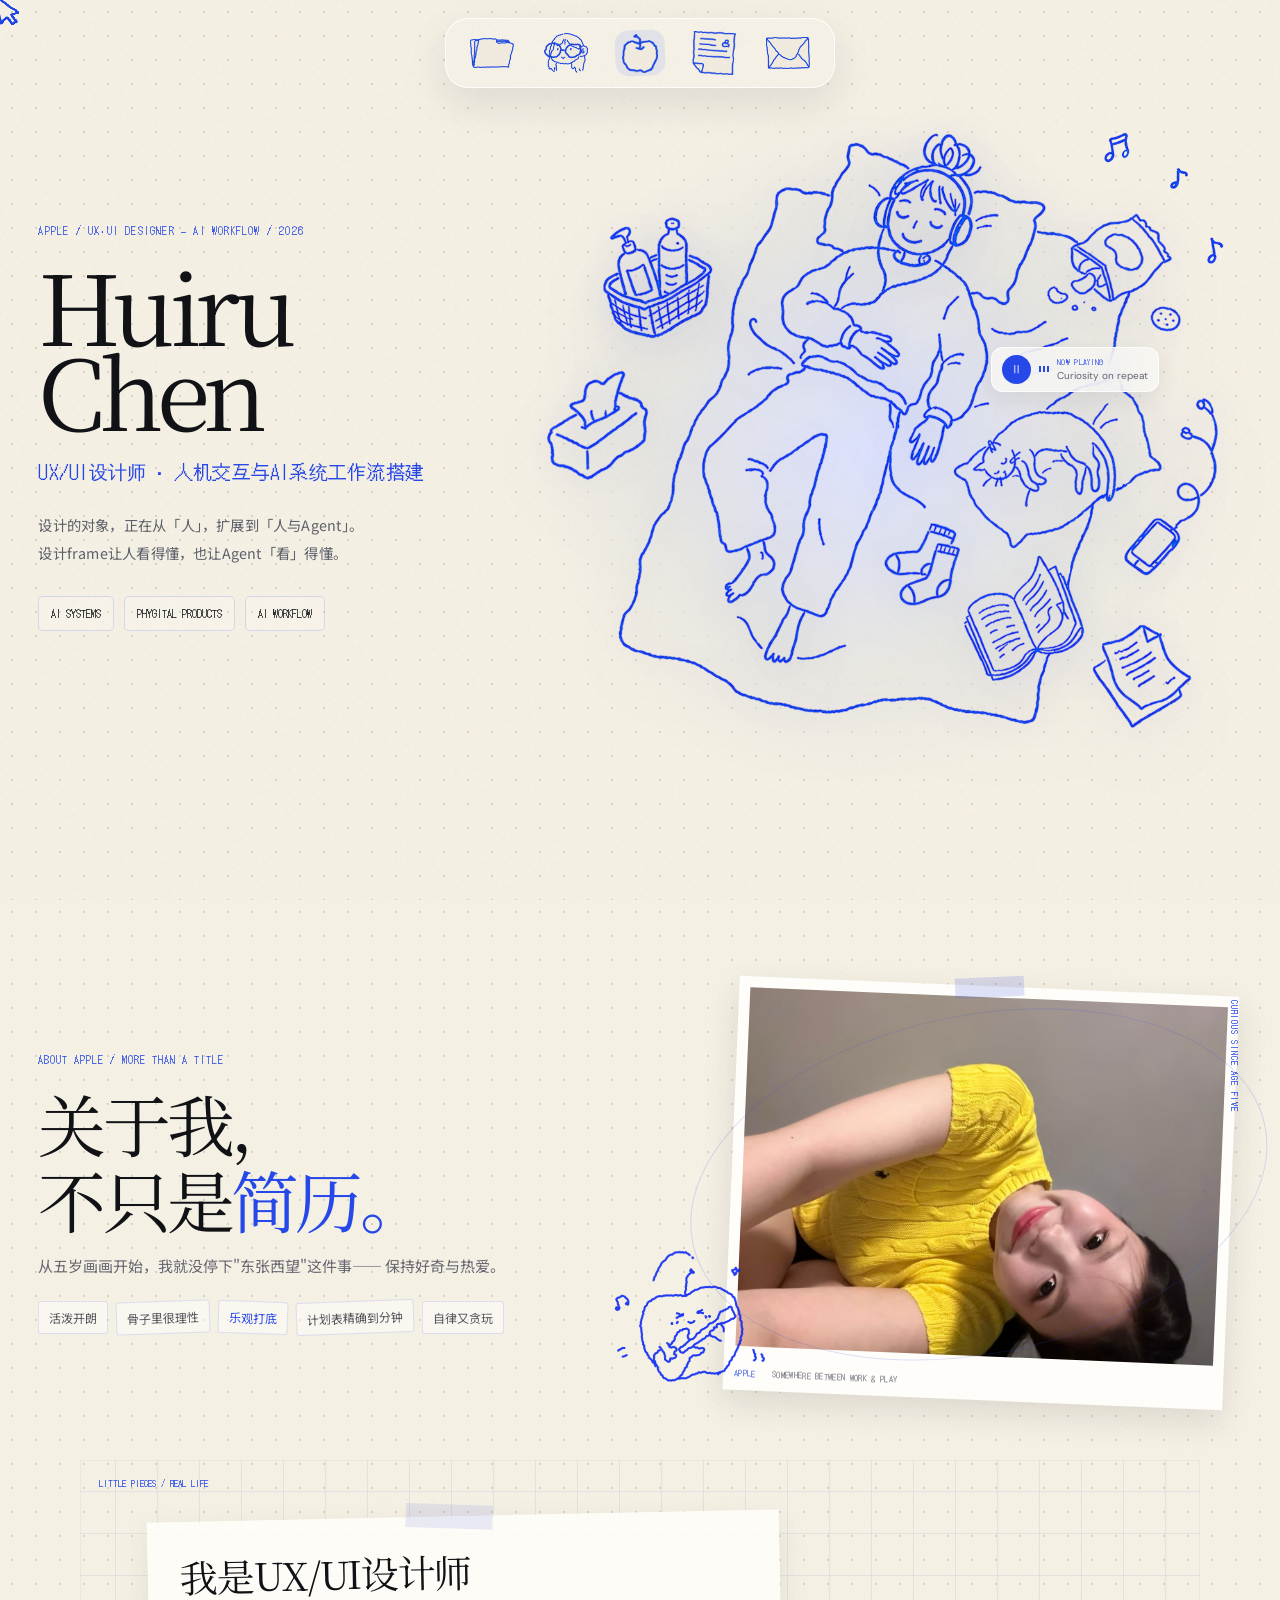
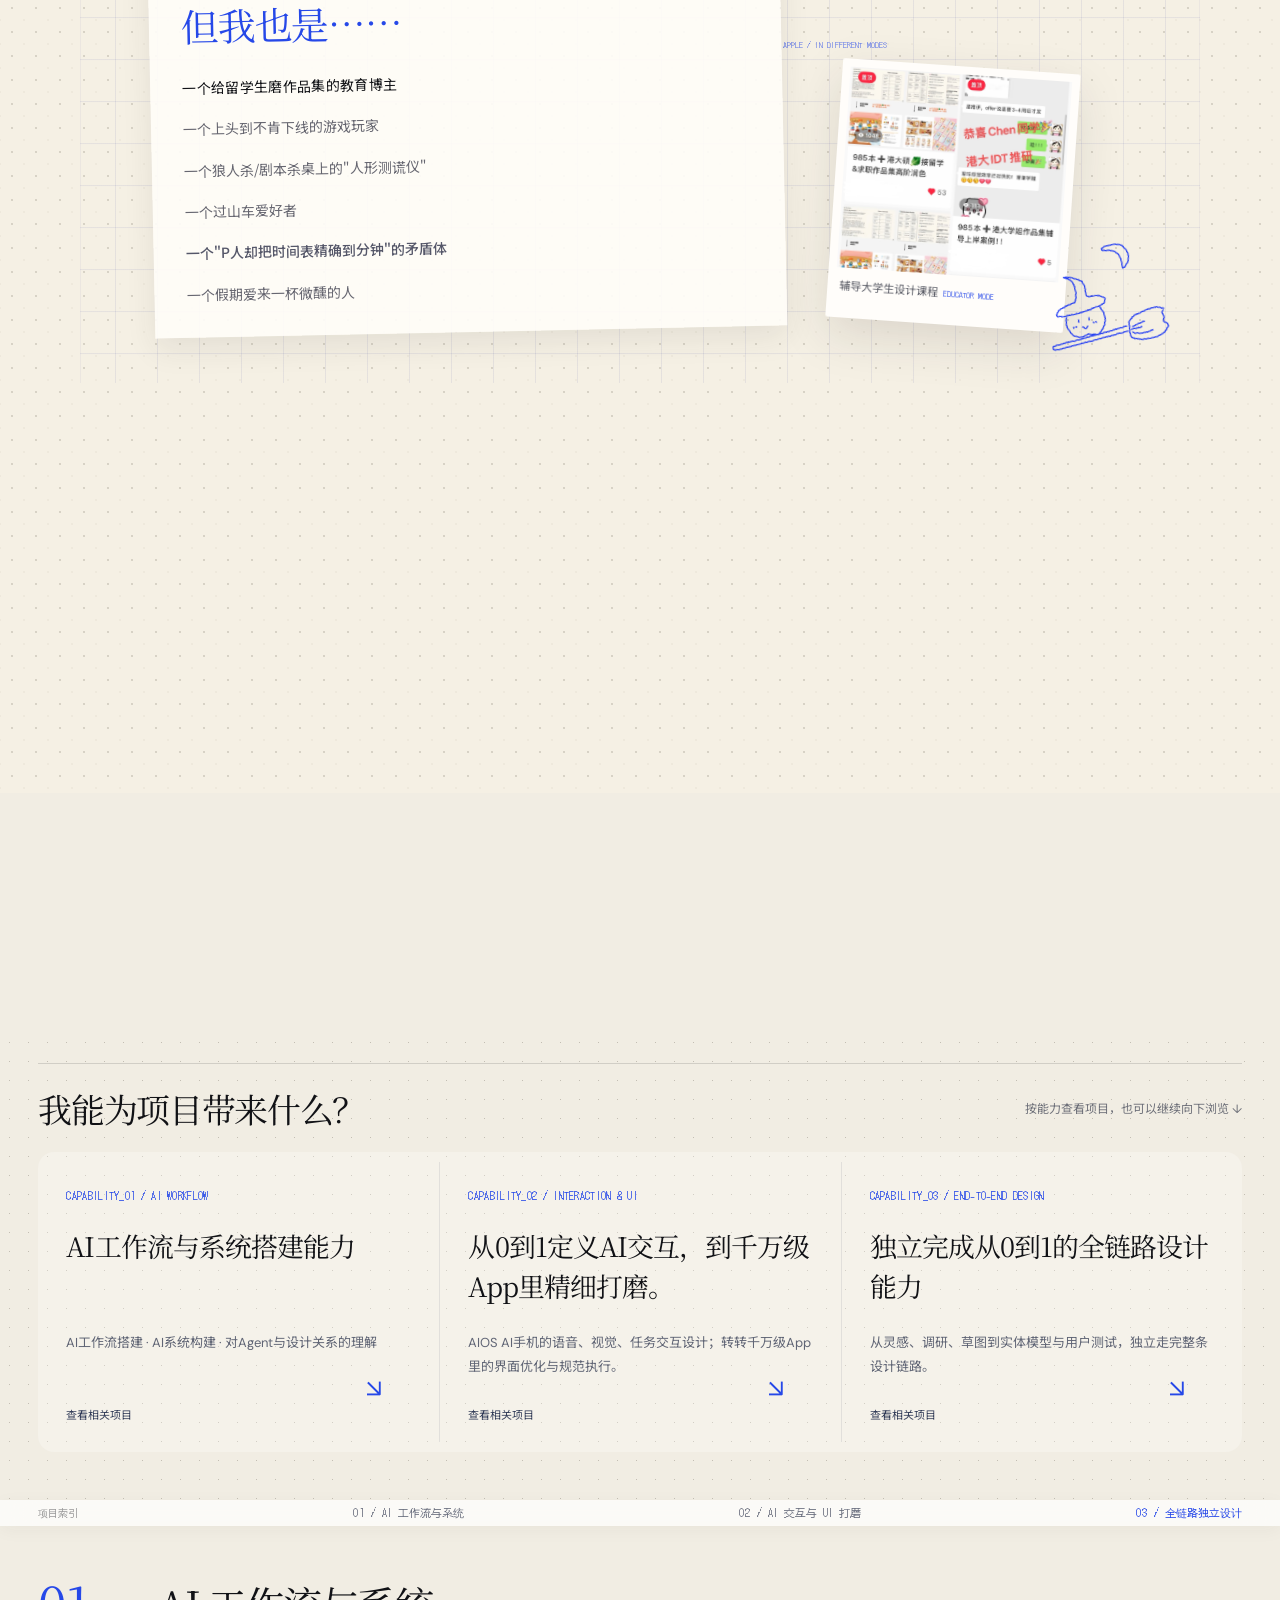
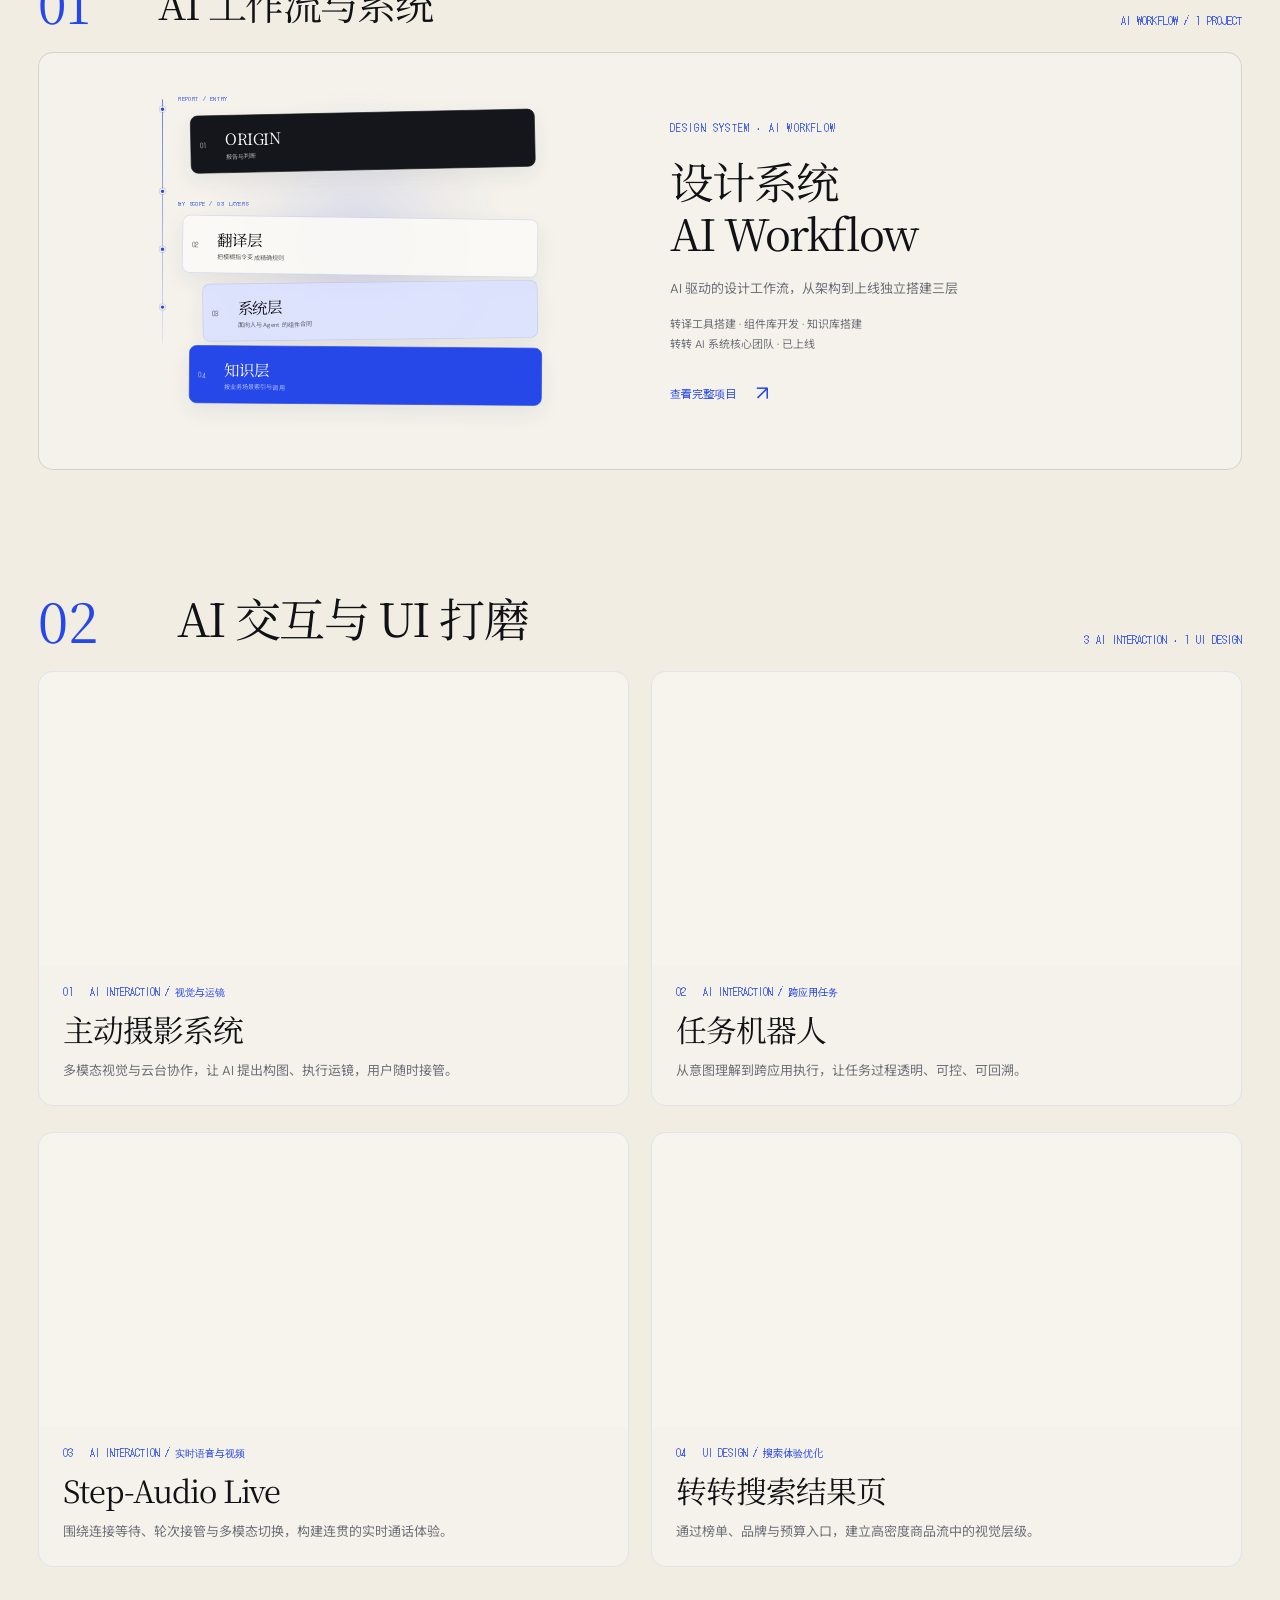
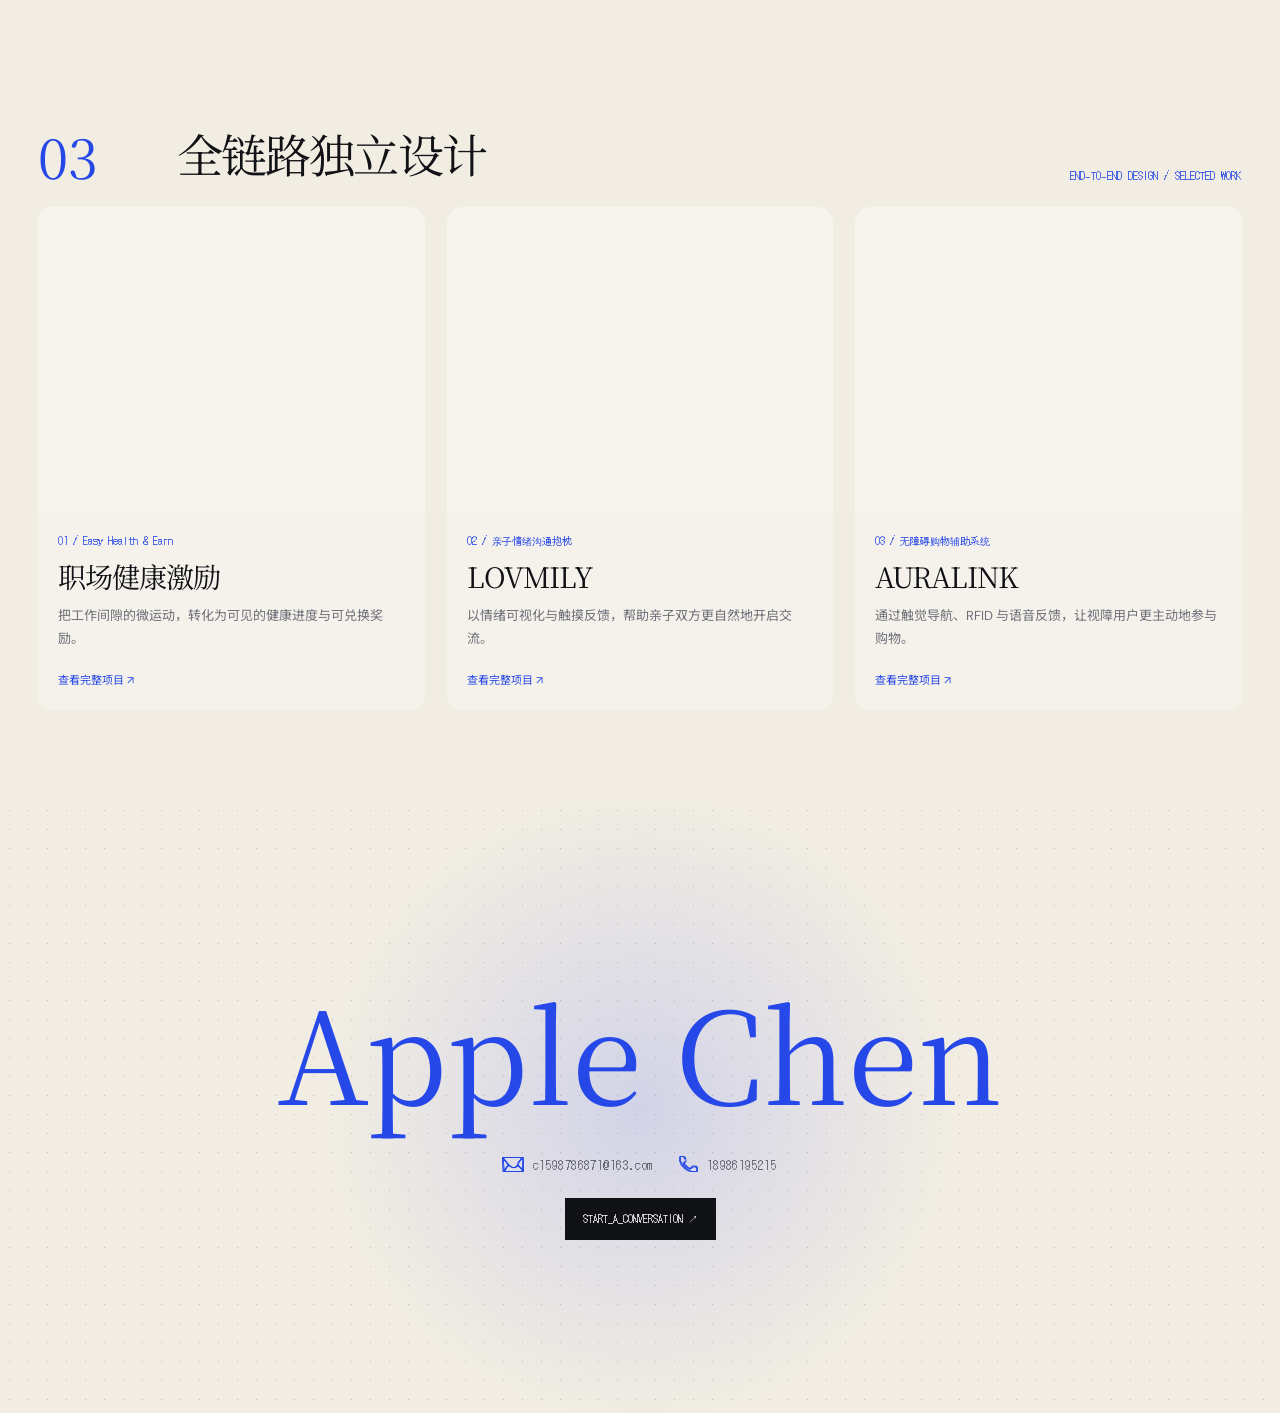
==== commit 37b69053: "Fix project covers and loading" ====
--- a/index.html
+++ b/index.html
@@ -287,13 +287,13 @@
 #cap-impact .portfolio02-card:hover h3{color:var(--blue)}
 @media(max-width:700px){#cap-impact .portfolio02-grid{grid-template-columns:1fr;gap:20px}#cap-impact .portfolio02-cover{height:260px}#cap-impact .portfolio02-copy{padding:15px 18px 20px}}
 @media(prefers-reduced-motion:reduce){#cap-impact .portfolio02-card,#cap-impact .portfolio02-copy h3{transition:none}}
-#cap-impact .portfolio02-grid{grid-template-columns:repeat(3,minmax(0,1fr));gap:22px}#cap-impact .portfolio02-card{display:block;text-decoration:none;color:var(--ink);border:0;background:rgba(255,255,255,.28)}#cap-impact .portfolio02-cover{height:clamp(230px,24vw,310px)}#cap-impact .portfolio02-copy{padding:18px 20px 24px}#cap-impact .portfolio02-copy h3{font-size:clamp(24px,2.2vw,32px)}#cap-impact .project03-enter{display:block;color:var(--blue);font-size:11px;margin-top:20px}#cap-impact .portfolio02-card:focus-visible{outline:2px solid var(--blue);outline-offset:4px}@media(max-width:850px){#cap-impact .portfolio02-grid{grid-template-columns:1fr}#cap-impact .portfolio02-cover{height:300px}}</style><link rel="stylesheet" href="assets/fonts/fonts-local.css"></head><body><div class="scrollProgress" id="scrollProgress"></div><div class="sectionGlow" id="sectionGlow"></div><div class="grain"></div><div id="viewCursor" class="viewcursor"><img src="assets/images/image-002-abcef0f8.png" alt="VIEW" loading="lazy" decoding="async"></div><img id="cursor" class="cursor" src="assets/images/image-001-55355e7a.png" alt="cursor" decoding="async">
-<nav class="nav" id="nav"><div class="navicons"><a href="#capabilities" data-nav="projects"><img src="assets/images/image-141-52cb4b4d.png" alt="项目" decoding="async"><span>项目</span></a><a href="#about" data-nav="about"><img src="assets/images/image-142-ed5cf5c3.png" alt="关于我" decoding="async"><span>关于我</span></a><a href="#top" data-nav="home"><img src="assets/images/image-143-4eeefe0b.png" alt="首页" decoding="async"><span>首页</span></a><a href="resume.html" data-nav="resume" id="resumeLink"><img src="assets/images/image-144-ddaf4ac5.png" alt="简历" decoding="async"><span>简历</span></a><a href="#contact" data-nav="contact"><img src="assets/images/image-145-1d546418.png" alt="联系" decoding="async"><span>联系</span></a></div></nav>
-<header class="hero dot" id="top"><div class="wrap heroGrid"><div class="heroCopy reveal"><div class="sys">APPLE / UX·UI DESIGNER — AI WORKFLOW / 2026</div><h1>Huiru Chen<span>UX/UI设计师 · 人机交互与AI系统工作流搭建</span></h1><p>设计的对象，正在从「人」，扩展到「人与Agent」。<br>设计frame让人看得懂，也让Agent「看」得懂。</p><div class="tags"><span>AI SYSTEMS</span><span>PHYGITAL PRODUCTS</span><span>AI WORKFLOW</span></div></div><div class="scene playing" id="scene"><span class="soundwave"></span><span class="soundwave"></span><span class="soundwave"></span><img class="listener" src="assets/images/image-146-f562f7b4.png" alt="戴耳机听音乐的 Apple 完整插画" decoding="async" fetchpriority="high"><img class="musicnote n1" src="assets/images/image-139-93fb4b4d.png" alt="手绘音符" decoding="async"><img class="musicnote n2" src="assets/images/image-147-3c4db700.png" alt="手绘音符" decoding="async"><img class="musicnote n3" src="assets/images/image-140-93b1427d.png" alt="手绘音符" decoding="async"><div class="player"><button class="playBtn" id="playBtn" aria-label="暂停或播放">Ⅱ</button><div class="equalizer"><i></i><i></i><i></i></div><div class="track"><b>NOW PLAYING</b><span>Curiosity on repeat</span></div></div></div></div></header>
-<div class="heroBridge"><img src="assets/images/image-145-1d546418.png" alt="手绘装饰" decoding="async"></div>
+#cap-impact .portfolio02-grid{grid-template-columns:repeat(3,minmax(0,1fr));gap:22px}#cap-impact .portfolio02-card{display:block;text-decoration:none;color:var(--ink);border:0;background:rgba(255,255,255,.28)}#cap-impact .portfolio02-cover{height:clamp(230px,24vw,310px)}#cap-impact .portfolio02-copy{padding:18px 20px 24px}#cap-impact .portfolio02-copy h3{font-size:clamp(24px,2.2vw,32px)}#cap-impact .project03-enter{display:block;color:var(--blue);font-size:11px;margin-top:20px}#cap-impact .portfolio02-card:focus-visible{outline:2px solid var(--blue);outline-offset:4px}@media(max-width:850px){#cap-impact .portfolio02-grid{grid-template-columns:1fr}#cap-impact .portfolio02-cover{height:300px}}</style><link rel="stylesheet" href="assets/fonts/fonts-local.css"></head><body><div class="scrollProgress" id="scrollProgress"></div><div class="sectionGlow" id="sectionGlow"></div><div class="grain"></div><div id="viewCursor" class="viewcursor"><img src="assets/images/image-002-abcef0f8.png" alt="VIEW"></div><img id="cursor" class="cursor" src="assets/images/image-001-55355e7a.png" alt="cursor">
+<nav class="nav" id="nav"><div class="navicons"><a href="#capabilities" data-nav="projects"><img src="assets/images/image-141-52cb4b4d.png" alt="项目"><span>项目</span></a><a href="#about" data-nav="about"><img src="assets/images/image-142-ed5cf5c3.png" alt="关于我"><span>关于我</span></a><a href="#top" data-nav="home"><img src="assets/images/image-143-4eeefe0b.png" alt="首页"><span>首页</span></a><a href="resume.html" data-nav="resume" id="resumeLink"><img src="assets/images/image-144-ddaf4ac5.png" alt="简历"><span>简历</span></a><a href="#contact" data-nav="contact"><img src="assets/images/image-145-1d546418.png" alt="联系"><span>联系</span></a></div></nav>
+<header class="hero dot" id="top"><div class="wrap heroGrid"><div class="heroCopy reveal"><div class="sys">APPLE / UX·UI DESIGNER — AI WORKFLOW / 2026</div><h1>Huiru Chen<span>UX/UI设计师 · 人机交互与AI系统工作流搭建</span></h1><p>设计的对象，正在从「人」，扩展到「人与Agent」。<br>设计frame让人看得懂，也让Agent「看」得懂。</p><div class="tags"><span>AI SYSTEMS</span><span>PHYGITAL PRODUCTS</span><span>AI WORKFLOW</span></div></div><div class="scene playing" id="scene"><span class="soundwave"></span><span class="soundwave"></span><span class="soundwave"></span><img class="listener" src="assets/images/image-146-f562f7b4.png" alt="戴耳机听音乐的 Apple 完整插画"><img class="musicnote n1" src="assets/images/image-139-93fb4b4d.png" alt="手绘音符"><img class="musicnote n2" src="assets/images/image-147-3c4db700.png" alt="手绘音符"><img class="musicnote n3" src="assets/images/image-140-93b1427d.png" alt="手绘音符"><div class="player"><button class="playBtn" id="playBtn" aria-label="暂停或播放">Ⅱ</button><div class="equalizer"><i></i><i></i><i></i></div><div class="track"><b>NOW PLAYING</b><span>Curiosity on repeat</span></div></div></div></div></header>
+<div class="heroBridge"><img src="assets/images/image-145-1d546418.png" alt="手绘装饰"></div>
 <section class="about" id="about">
   <div class="aboutPortraitIntro wrap">
-    <header class="aboutPortraitHead reveal"><div class="aboutHeadingCopy"><div class="eyebrow">ABOUT APPLE / MORE THAN A TITLE</div><h2>关于我，<br>不只是<em>简历。</em></h2><p>从五岁画画开始，我就没停下"东张西望"这件事—— 保持好奇与热爱。</p><div class="personalityStrip"><span>活泼开朗</span><span>骨子里很理性</span><span>乐观打底</span><span>计划表精确到分钟</span><span>自律又贪玩</span></div></div><figure class="applePortrait"><i class="portraitOrbit" aria-hidden="true"></i><div class="portraitPhoto"><img src="assets/images/image-148-7f8e0b38.jpg" alt="陈荟如的生活照" loading="lazy" decoding="async"></div><figcaption><span>APPLE</span> SOMEWHERE BETWEEN WORK & PLAY</figcaption><img class="portraitSticker" src="assets/images/image-134-81761c0d.png" alt="" loading="lazy" decoding="async"></figure><span class="portraitMarginNote">CURIOUS SINCE AGE FIVE</span></header>
+    <header class="aboutPortraitHead reveal"><div class="aboutHeadingCopy"><div class="eyebrow">ABOUT APPLE / MORE THAN A TITLE</div><h2>关于我，<br>不只是<em>简历。</em></h2><p>从五岁画画开始，我就没停下"东张西望"这件事—— 保持好奇与热爱。</p><div class="personalityStrip"><span>活泼开朗</span><span>骨子里很理性</span><span>乐观打底</span><span>计划表精确到分钟</span><span>自律又贪玩</span></div></div><figure class="applePortrait"><i class="portraitOrbit" aria-hidden="true"></i><div class="portraitPhoto"><img src="assets/images/image-148-7f8e0b38.jpg" alt="陈荟如的生活照"></div><figcaption><span>APPLE</span> SOMEWHERE BETWEEN WORK & PLAY</figcaption><img class="portraitSticker" src="assets/images/image-134-81761c0d.png" alt=""></figure><span class="portraitMarginNote">CURIOUS SINCE AGE FIVE</span></header>
     <div class="identityComposition reveal">
       <div class="identityPaper"><h3 class="identityOpening">我是UX/UI设计师<span>但我也是……</span></h3>
         <div class="identityList" id="identityList">
@@ -306,21 +306,21 @@
         </div>
       </div>
       <div class="identityStage" id="identityStage" aria-live="polite">
-        <figure class="identityPreview active" data-preview="educator"><div class="previewPhoto"><img class="educationPhoto" src="assets/images/image-149-dc6d7f2a.jpg" alt="分享设计课程与学生反馈的教育博主日常" loading="lazy" decoding="async"></div><figcaption>辅导大学生设计课程<small>EDUCATOR MODE</small></figcaption></figure>
-        <figure class="identityPreview" data-preview="gamer"><div class="previewPhoto"><img class="portraitGame" src="assets/images/image-150-6d2eb043.jpg" alt="沉浸在永劫无间里的真实游戏画面" loading="lazy" decoding="async"></div><figcaption>永劫无间真好玩<small>PLAYER MODE</small></figcaption></figure>
-        <figure class="identityPreview" data-preview="detective"><div class="previewPhoto"><img src="assets/images/image-151-ac340766.jpg" alt="和朋友一起玩狼人杀的生活照片" loading="lazy" decoding="async"></div><figcaption>当狼人绝对心跳加速<small>DETECTIVE MODE</small></figcaption></figure>
-        <figure class="identityPreview" data-preview="coaster"><div class="previewPhoto"><img src="assets/images/image-152-5e0dd421.jpg" alt="游乐园里高高起伏的过山车" loading="lazy" decoding="async"></div><figcaption>享受失重的感觉<small>ADVENTURE MODE</small></figcaption></figure>
-        <figure class="identityPreview" data-preview="planner"><div class="previewPhoto"><img class="plannerPhoto" src="assets/images/image-153-665b4705.jpg" alt="写满日程安排和待办事项的手绘计划表" loading="lazy" decoding="async"></div><figcaption>学习工作时绝对J人<small>PLANNER MODE</small></figcaption></figure>
-        <figure class="identityPreview" data-preview="weekend"><div class="previewPhoto"><img class="weekendPhoto" src="assets/images/image-154-bfb3f49c.png" alt="假期里气氛松弛的微醺时刻" loading="lazy" decoding="async"></div><figcaption>享受轻度酒精带来的上头<small>WEEKEND MODE</small></figcaption></figure><img class="identitySticker" src="assets/images/image-155-11b0ebdf.png" alt="" loading="lazy" decoding="async">
+        <figure class="identityPreview active" data-preview="educator"><div class="previewPhoto"><img class="educationPhoto" src="assets/images/image-149-dc6d7f2a.jpg" alt="分享设计课程与学生反馈的教育博主日常"></div><figcaption>辅导大学生设计课程<small>EDUCATOR MODE</small></figcaption></figure>
+        <figure class="identityPreview" data-preview="gamer"><div class="previewPhoto"><img class="portraitGame" src="assets/images/image-150-6d2eb043.jpg" alt="沉浸在永劫无间里的真实游戏画面"></div><figcaption>永劫无间真好玩<small>PLAYER MODE</small></figcaption></figure>
+        <figure class="identityPreview" data-preview="detective"><div class="previewPhoto"><img src="assets/images/image-151-ac340766.jpg" alt="和朋友一起玩狼人杀的生活照片"></div><figcaption>当狼人绝对心跳加速<small>DETECTIVE MODE</small></figcaption></figure>
+        <figure class="identityPreview" data-preview="coaster"><div class="previewPhoto"><img src="assets/images/image-152-5e0dd421.jpg" alt="游乐园里高高起伏的过山车"></div><figcaption>享受失重的感觉<small>ADVENTURE MODE</small></figcaption></figure>
+        <figure class="identityPreview" data-preview="planner"><div class="previewPhoto"><img class="plannerPhoto" src="assets/images/image-153-665b4705.jpg" alt="写满日程安排和待办事项的手绘计划表"></div><figcaption>学习工作时绝对J人<small>PLANNER MODE</small></figcaption></figure>
+        <figure class="identityPreview" data-preview="weekend"><div class="previewPhoto"><img class="weekendPhoto" src="assets/images/image-154-bfb3f49c.png" alt="假期里气氛松弛的微醺时刻"></div><figcaption>享受轻度酒精带来的上头<small>WEEKEND MODE</small></figcaption></figure><img class="identitySticker" src="assets/images/image-155-11b0ebdf.png" alt="">
       </div>
     </div>
     <div class="energyBoard reveal"><div class="energyGrid">
-      <article class="energyCard"><img class="miniSticker" src="assets/images/image-138-8dc044d2.png" alt="手绘桌面装饰" loading="lazy" decoding="async"><h3>什么给我能量</h3><ul><li>学到新知识，认识新事物</li><li>认识新朋友</li><li>晒晒太阳</li></ul></article>
-      <article class="energyCard blue"><img class="miniSticker" src="assets/images/image-134-81761c0d.png" alt="手绘生活装饰" loading="lazy" decoding="async"><h3>工作之外，我会认真起来的事</h3><ul><li>学习打游戏，提升段位</li><li>剧本杀/狼人杀里的推理逻辑</li><li>持续塑造自己的肉体和灵魂</li></ul></article>
+      <article class="energyCard"><img class="miniSticker" src="assets/images/image-138-8dc044d2.png" alt="手绘桌面装饰"><h3>什么给我能量</h3><ul><li>学到新知识，认识新事物</li><li>认识新朋友</li><li>晒晒太阳</li></ul></article>
+      <article class="energyCard blue"><img class="miniSticker" src="assets/images/image-134-81761c0d.png" alt="手绘生活装饰"><h3>工作之外，我会认真起来的事</h3><ul><li>学习打游戏，提升段位</li><li>剧本杀/狼人杀里的推理逻辑</li><li>持续塑造自己的肉体和灵魂</li></ul></article>
     </div></div>
   </div>
 </section>
-<section class="desk" id="workstyle"><div class="wrap deskGrid"><div class="deskCopy reveal"><div class="eyebrow">HOW I WORK / 我的工作桌</div><h3>从一个问题，<br>到一个可以被验证的体验。</h3><p>研究、构思、AI 协作和原型测试并不是四个独立阶段，而是我不断往返的工作循环。移动鼠标探索桌面上的三个观察点。</p><div class="deskMode"><button class="active" data-mode="research">研究</button><button data-mode="design">设计</button><button data-mode="test">测试</button></div></div><div class="deskScene reveal" id="deskScene"><img src="assets/images/image-138-8dc044d2.png" alt="Apple 的工作桌" loading="lazy" decoding="async"><i class="hot h1" data-note="把复杂问题拆成可以行动的设计命题"></i><i class="hot h2" data-note="用 AI、界面与硬件组织完整体验"></i><i class="hot h3" data-note="通过原型和真实反馈持续校准"></i></div></div></section><section class="projectPortal reveal" id="portal"><div class="miniFolders"><i></i><i></i><i></i></div><div class="wrap portalGrid"><div class="portalArt"><img src="assets/images/image-156-a4365a2d.png" alt="Apple 与项目文件夹" loading="lazy" decoding="async"></div><div class="portalCopy"><div class="eyebrow">SELECTED WORK / 项目精选</div><h3>从这里，<br>开始看我的项目。</h3><p>从系统搭建、交互打磨到全链路设计，看看我如何把想法做成产品。</p></div></div></section><section class="capIndex" id="capabilities"><div class="wrap"><div class="indexHead reveal"><h2>我能为项目带来什么？</h2><p>按能力查看项目，也可以继续向下浏览 ↓</p></div><div class="capJump"><a data-step="01" href="#cap-ai"><div class="capNo">CAPABILITY_01 / AI WORKFLOW</div><h3>AI工作流与系统搭建能力</h3><p>AI工作流搭建 · AI系统构建 · 对Agent与设计关系的理解</p><div class="capFoot"><span>查看相关项目</span><i class="jumpArrow" aria-hidden="true">↘</i></div></a><a data-step="02" href="#cap-physical"><div class="capNo">CAPABILITY_02 / INTERACTION & UI</div><h3>从0到1定义AI交互，到千万级App里精细打磨。</h3><p>AIOS AI手机的语音、视觉、任务交互设计；转转千万级App里的界面优化与规范执行。</p><div class="capFoot"><span>查看相关项目</span><i class="jumpArrow" aria-hidden="true">↘</i></div></a><a data-step="03" href="#cap-impact"><div class="capNo">CAPABILITY_03 / END-TO-END DESIGN</div><h3>独立完成从0到1的全链路设计能力</h3><p>从灵感、调研、草图到实体模型与用户测试，独立走完整条设计链路。</p><div class="capFoot"><span>查看相关项目</span><i class="jumpArrow" aria-hidden="true">↘</i></div></a></div></div></section>
+<section class="desk" id="workstyle"><div class="wrap deskGrid"><div class="deskCopy reveal"><div class="eyebrow">HOW I WORK / 我的工作桌</div><h3>从一个问题，<br>到一个可以被验证的体验。</h3><p>研究、构思、AI 协作和原型测试并不是四个独立阶段，而是我不断往返的工作循环。移动鼠标探索桌面上的三个观察点。</p><div class="deskMode"><button class="active" data-mode="research">研究</button><button data-mode="design">设计</button><button data-mode="test">测试</button></div></div><div class="deskScene reveal" id="deskScene"><img src="assets/images/image-138-8dc044d2.png" alt="Apple 的工作桌"><i class="hot h1" data-note="把复杂问题拆成可以行动的设计命题"></i><i class="hot h2" data-note="用 AI、界面与硬件组织完整体验"></i><i class="hot h3" data-note="通过原型和真实反馈持续校准"></i></div></div></section><section class="projectPortal reveal" id="portal"><div class="miniFolders"><i></i><i></i><i></i></div><div class="wrap portalGrid"><div class="portalArt"><img src="assets/images/image-156-a4365a2d.png" alt="Apple 与项目文件夹"></div><div class="portalCopy"><div class="eyebrow">SELECTED WORK / 项目精选</div><h3>从这里，<br>开始看我的项目。</h3><p>从系统搭建、交互打磨到全链路设计，看看我如何把想法做成产品。</p></div></div></section><section class="capIndex" id="capabilities"><div class="wrap"><div class="indexHead reveal"><h2>我能为项目带来什么？</h2><p>按能力查看项目，也可以继续向下浏览 ↓</p></div><div class="capJump"><a data-step="01" href="#cap-ai"><div class="capNo">CAPABILITY_01 / AI WORKFLOW</div><h3>AI工作流与系统搭建能力</h3><p>AI工作流搭建 · AI系统构建 · 对Agent与设计关系的理解</p><div class="capFoot"><span>查看相关项目</span><i class="jumpArrow" aria-hidden="true">↘</i></div></a><a data-step="02" href="#cap-physical"><div class="capNo">CAPABILITY_02 / INTERACTION & UI</div><h3>从0到1定义AI交互，到千万级App里精细打磨。</h3><p>AIOS AI手机的语音、视觉、任务交互设计；转转千万级App里的界面优化与规范执行。</p><div class="capFoot"><span>查看相关项目</span><i class="jumpArrow" aria-hidden="true">↘</i></div></a><a data-step="03" href="#cap-impact"><div class="capNo">CAPABILITY_03 / END-TO-END DESIGN</div><h3>独立完成从0到1的全链路设计能力</h3><p>从灵感、调研、草图到实体模型与用户测试，独立走完整条设计链路。</p><div class="capFoot"><span>查看相关项目</span><i class="jumpArrow" aria-hidden="true">↘</i></div></a></div></div></section>
 <div class="rail"><div class="wrap railin"><span>项目索引</span><a href="#cap-ai" data-target="cap-ai">01 / AI 工作流与系统</a><a href="#cap-physical" data-target="cap-physical">02 / AI 交互与 UI 打磨</a><a href="#cap-impact" data-target="cap-impact">03 / 全链路独立设计</a></div></div>
 <main id="projects">
 <section class="chapter" id="cap-ai"><div class="wrap"><div class="chapterHead reveal"><div class="chapterNo">01</div><div class="chapterTitle"><h2>AI 工作流与系统</h2><p>AI WORKFLOW / 1 PROJECT</p></div></div><a class="workflow-feature projectLink" href="#design-workflow" aria-label="打开项目：设计系统 AI Workflow"><iframe class="workflow-cover" title="设计系统 AI Workflow 架构封面" tabindex="-1" aria-hidden="true" srcdoc="&lt;!doctype html>&lt;html lang=&quot;zh-CN&quot;>&lt;head>&lt;link rel=&quot;stylesheet&quot; href=&quot;assets/fonts/fonts-local.css&quot;&gt;&lt;meta charset=&quot;utf-8&quot;>&lt;link rel=&quot;icon&quot; href=&quot;data:image/svg+xml,%3Csvg xmlns='http://www.w3.org/2000/svg' viewBox='0 0 32 32'%3E%3Crect width='32' height='32' rx='8' fill='%232648e8'/%3E%3Cpath d='M9 8h14v4H14v4h7v4h-7v4H9z' fill='white'/%3E%3C/svg%3E&quot;>&lt;style>:root {
@@ -3504,7 +3504,7 @@
         &lt;/div>
       &lt;/div>
     &lt;script>(()=>{const fit=()=>document.documentElement.style.setProperty('--fit',Math.min(.6732,(innerWidth-22)/600,(innerHeight-20)/510));addEventListener('resize',fit);fit()})();&lt;/script>&lt;/body>&lt;/html>"></iframe><div class="workflow-copy"><span class="sys">DESIGN SYSTEM · AI WORKFLOW</span><h3>设计系统<br>AI Workflow</h3><p>AI 驱动的设计工作流，从架构到上线独立搭建三层</p><small>转译工具搭建 · 组件库开发 · 知识库搭建<br>转转 AI 系统核心团队 · 已上线</small><span class="workflow-enter">查看完整项目 <b>↗</b></span></div></a></div></section>
-<section class="chapter" id="cap-physical"><div class="wrap"><div class="chapterHead reveal"><div class="chapterNo">02</div><div class="chapterTitle"><h2>AI 交互与 UI 打磨</h2><p>3 AI INTERACTION · 1 UI DESIGN</p></div></div><div class="portfolio02-grid"><a class="portfolio02-card projectLink" href="#project-camera" data-project="0" aria-labelledby="portfolio02-title-0"><div class="portfolio02-cover"><iframe class="portfolio02-frame" title="主动摄影系统封面" srcdoc="&lt;!doctype html loading="lazy">&lt;html>&lt;head>&lt;link rel=&quot;stylesheet&quot; href=&quot;assets/fonts/fonts-local.css&quot;&gt;&lt;meta charset=&quot;utf-8&quot;>&lt;style>
+<section class="chapter" id="cap-physical"><div class="wrap"><div class="chapterHead reveal"><div class="chapterNo">02</div><div class="chapterTitle"><h2>AI 交互与 UI 打磨</h2><p>3 AI INTERACTION · 1 UI DESIGN</p></div></div><div class="portfolio02-grid"><a class="portfolio02-card projectLink" href="#project-camera" data-project="0" aria-labelledby="portfolio02-title-0"><div class="portfolio02-cover"><iframe class="portfolio02-frame" title="主动摄影系统封面" srcdoc="&lt;!doctype html>&lt;html>&lt;head>&lt;link rel=&quot;stylesheet&quot; href=&quot;assets/fonts/fonts-local.css&quot;&gt;&lt;meta charset=&quot;utf-8&quot;>&lt;style>
 :root{--blue:#2648e8;--ink:#111216;--paper:#f1ede3;--serif:&quot;Noto Serif SC&quot;,serif;--sans:&quot;DM Sans&quot;,&quot;Noto Sans SC&quot;,sans-serif;--pixel:&quot;DotGothic16&quot;,monospace}*{box-sizing:border-box;margin:0;padding:0}html{scroll-behavior:smooth}body{background:#f1ede3;color:var(--ink);font-family:var(--sans);overflow-x:hidden}a{color:inherit}.scrollProgress{position:fixed;top:0;left:0;height:2px;width:100%;z-index:10002;transform:scaleX(0);transform-origin:left;background:linear-gradient(90deg,rgba(120,130,156,.28),rgba(110,125,192,.54) 66%,rgba(73,92,188,.65));box-shadow:0 1px 6px rgba(98,109,158,.1);pointer-events:none}.paper-dots{position:fixed;inset:0;z-index:-1;background-image:radial-gradient(rgba(104,101,91,.17) .7px,transparent .8px),radial-gradient(rgba(104,101,91,.08) .65px,transparent .75px);background-size:24px 24px;background-position:0 0,12px 12px}.ac-pointer{position:fixed;top:0;left:0;z-index:10003;width:23px;height:29px;object-fit:contain;pointer-events:none;transform:translate(-4px,-4px);filter:drop-shadow(.7px 0 0 var(--blue)) drop-shadow(-.7px 0 0 var(--blue)) drop-shadow(0 .65px 0 var(--blue));display:none}.ac-view-pointer{position:fixed;top:0;left:0;z-index:10004;width:94px;height:64px;pointer-events:none;opacity:0;transform:translate(-50%,-50%) scale(.5);transition:opacity .18s,transform .25s;display:none}.ac-view-pointer img{width:100%;height:100%;object-fit:contain}.ac-view-pointer.on{opacity:1;transform:translate(-50%,-50%) scale(1)}body.ac-viewing .ac-pointer{opacity:0}@media(pointer:fine){body,a,button,.ac-related-card{cursor:none}.ac-pointer,.ac-view-pointer{display:block}}
 
 /* AI 相机详情直接归属于最新首页，不引用任何旧版首页或外部项目页面。 */
@@ -3598,7 +3598,7 @@
   &lt;div class=&quot;ac-mini-device&quot;>&lt;img src=&quot;assets/images/image-022-1ff7423e.jpg&quot; alt=&quot;AI 相机真实完整界面&quot;>&lt;/div>
   &lt;div class=&quot;ac-gimbal-chip&quot;>&lt;span>GIMBAL CONTROL&lt;/span>&lt;img class=&quot;ac-gimbal-control-image&quot; src=&quot;assets/images/image-023-7ab79b05.png&quot; alt=&quot;真实云台操作键盘&quot;>&lt;/div>
   &lt;span class=&quot;ac-cover-caption&quot;>VISION × MOTION — 01&lt;/span>
- &lt;/div>&lt;/body>&lt;/html>" tabindex="-1" aria-hidden="true" loading="lazy" sandbox></iframe></div><div class="portfolio02-copy"><p class="portfolio02-label"><span>01</span> AI INTERACTION / 视觉与运镜</p><h3 id="portfolio02-title-0">主动摄影系统</h3><p class="portfolio02-description">多模态视觉与云台协作，让 AI 提出构图、执行运镜，用户随时接管。</p></div></a><a class="portfolio02-card projectLink" href="#project-agent" data-project="1" aria-labelledby="portfolio02-title-1"><div class="portfolio02-cover"><iframe class="portfolio02-frame" title="任务机器人封面" srcdoc="&lt;!doctype html loading="lazy">&lt;html>&lt;head>&lt;link rel=&quot;stylesheet&quot; href=&quot;assets/fonts/fonts-local.css&quot;&gt;&lt;meta charset=&quot;utf-8&quot;>&lt;style>
+ &lt;/div>&lt;/body>&lt;/html>" tabindex="-1" aria-hidden="true" loading="eager" sandbox></iframe></div><div class="portfolio02-copy"><p class="portfolio02-label"><span>01</span> AI INTERACTION / 视觉与运镜</p><h3 id="portfolio02-title-0">主动摄影系统</h3><p class="portfolio02-description">多模态视觉与云台协作，让 AI 提出构图、执行运镜，用户随时接管。</p></div></a><a class="portfolio02-card projectLink" href="#project-agent" data-project="1" aria-labelledby="portfolio02-title-1"><div class="portfolio02-cover"><iframe class="portfolio02-frame" title="任务机器人封面" srcdoc="&lt;!doctype html>&lt;html>&lt;head>&lt;link rel=&quot;stylesheet&quot; href=&quot;assets/fonts/fonts-local.css&quot;&gt;&lt;meta charset=&quot;utf-8&quot;>&lt;style>
 
 :root{--paper:#f4f0e7;--ink:#101014;--blue:#264cf0;--muted:#70727d;--line:#cbd2ee;--green:#37c978;--pixel:'IBM Plex Mono',monospace;--serif:'Noto Serif SC','Songti SC',serif}*{box-sizing:border-box}html{scroll-behavior:smooth}body{margin:0;background:var(--paper);color:var(--ink);font-family:Arial,'PingFang SC',sans-serif;overflow-x:hidden;background-image:radial-gradient(#9aa1a7 .65px,transparent .8px);background-size:18px 18px}body:before{content:&quot;&quot;;position:fixed;inset:0;pointer-events:none;background:radial-gradient(circle at 70% 12%,#5c6fff18,transparent 28%),radial-gradient(circle at 28% 74%,#ffb75012,transparent 30%);z-index:-1}.progress{position:fixed;left:0;top:0;height:2px;width:0;background:linear-gradient(90deg,#91a4dc,var(--blue));z-index:100}.pointer{position:fixed;width:38px;z-index:99;pointer-events:none;transform:translate(-4px,-3px);transition:transform .15s}.back{position:fixed;top:25px;left:32px;z-index:90;width:132px;height:60px;border:0;border-radius:20px;background:#f4f0e7c7;backdrop-filter:blur(12px);display:grid;place-items:center;cursor:pointer}.back img{width:108px}.back:hover{transform:rotate(-1.5deg) translateY(-2px)}
 section{min-height:100svh;padding:clamp(76px,8vh,110px) clamp(42px,5.2vw,100px);display:flex;align-items:center}.wrap{width:min(1820px,100%);margin:auto}.eyebrow,.micro,.tag{font:500 clamp(12px,1vw,17px)/1.4 var(--pixel);letter-spacing:.045em;color:var(--blue);text-transform:uppercase}.display{font:400 clamp(58px,6.7vw,126px)/.89 var(--serif);letter-spacing:-.06em;margin:22px 0}.title{font:400 clamp(42px,4.8vw,82px)/1.08 var(--serif);letter-spacing:-.045em;margin:15px 0 24px}.sub{font-size:clamp(17px,1.35vw,26px);line-height:1.75;color:var(--muted);max-width:840px}.blue{color:var(--blue)}.tags{display:flex;gap:10px;flex-wrap:wrap;margin-top:28px}.tag{color:#26272b;border:1px solid #c4cbea;border-radius:6px;padding:12px 16px;background:#ffffff38}
@@ -3798,7 +3798,7 @@
 &lt;/style>&lt;style id=&quot;apex-hero-scale-fix&quot;>
 @media (min-width:821px){.hero-stage{scale:.9;transform-origin:50% 50%}}
 @media (max-width:820px){.hero-stage{scale:.9;transform-origin:50% 50%}}
-&lt;/style>&lt;style>html,body{margin:0!important;padding:0!important;width:900px!important;height:650px!important;overflow:hidden!important;background:transparent!important}.portfolio-cover-root{position:relative!important;inset:auto!important;width:900px!important;height:650px!important;min-height:0!important;max-height:none!important;margin:0!important;transform:none!important;opacity:1!important}*,*:before,*:after{animation:none!important;cursor:auto!important}.approved-tools{display:none!important}.approved-art{width:100%!important;height:100%!important;object-fit:contain!important;transform:none!important}.hero-note{display:none!important}&lt;/style>&lt;/head>&lt;body>&lt;div class=&quot;portfolio-cover-root hero-stage reference-cover&quot;>&lt;div class=&quot;cover-scene&quot;>&lt;div class=&quot;cover-flow&quot;>&lt;i>&lt;/i>&lt;/div>&lt;img class=&quot;cover-app app-a&quot; src=&quot;assets/images/image-034-9dc6ef52.png&quot;>&lt;img class=&quot;cover-app app-b&quot; src=&quot;assets/images/image-035-4ffdbe7f.png&quot;>&lt;img class=&quot;cover-result&quot; src=&quot;assets/images/image-036-74665e1b.png&quot;>&lt;div class=&quot;cover-status&quot;>&lt;span>✓&lt;/span>&lt;b>执行成功&lt;/b>&lt;small>任务已完成 · 可回溯&lt;/small>&lt;img class=&quot;cover-popup-agent&quot; src=&quot;assets/images/image-037-8095f022.png&quot; alt=&quot;任务完成 IP&quot;>&lt;/div>&lt;div class=&quot;cover-steps&quot;>&lt;i class=&quot;active&quot;>&lt;/i>&lt;i>&lt;/i>&lt;i>&lt;/i>&lt;i>&lt;/i>&lt;/div>&lt;span class=&quot;cover-node cn1&quot;>01 / 识别意图&lt;/span>&lt;span class=&quot;cover-node cn2&quot;>02 / 计划生成&lt;/span>&lt;span class=&quot;cover-node cn3&quot;>03 / 用户接管&lt;/span>&lt;span class=&quot;cover-node cn4&quot;>04 / 结果返回&lt;/span>&lt;img class=&quot;cover-agent&quot; src=&quot;assets/images/image-038-b08a8803.png&quot; alt=&quot;Agent IP&quot;>&lt;/div>&lt;/div>&lt;/body>&lt;/html>" tabindex="-1" aria-hidden="true" loading="lazy" sandbox></iframe></div><div class="portfolio02-copy"><p class="portfolio02-label"><span>02</span> AI INTERACTION / 跨应用任务</p><h3 id="portfolio02-title-1">任务机器人</h3><p class="portfolio02-description">从意图理解到跨应用执行，让任务过程透明、可控、可回溯。</p></div></a><a class="portfolio02-card projectLink" href="#project-audio" data-project="2" aria-labelledby="portfolio02-title-2"><div class="portfolio02-cover"><iframe class="portfolio02-frame" title="Step-Audio Live封面" srcdoc="&lt;!doctype html loading="lazy">&lt;html>&lt;head>&lt;link rel=&quot;stylesheet&quot; href=&quot;assets/fonts/fonts-local.css&quot;&gt;&lt;meta charset=&quot;utf-8&quot;>&lt;style>
+&lt;/style>&lt;style>html,body{margin:0!important;padding:0!important;width:900px!important;height:650px!important;overflow:hidden!important;background:transparent!important}.portfolio-cover-root{position:relative!important;inset:auto!important;width:900px!important;height:650px!important;min-height:0!important;max-height:none!important;margin:0!important;transform:none!important;opacity:1!important}*,*:before,*:after{animation:none!important;cursor:auto!important}.approved-tools{display:none!important}.approved-art{width:100%!important;height:100%!important;object-fit:contain!important;transform:none!important}.hero-note{display:none!important}&lt;/style>&lt;/head>&lt;body>&lt;div class=&quot;portfolio-cover-root hero-stage reference-cover&quot;>&lt;div class=&quot;cover-scene&quot;>&lt;div class=&quot;cover-flow&quot;>&lt;i>&lt;/i>&lt;/div>&lt;img class=&quot;cover-app app-a&quot; src=&quot;assets/images/image-034-9dc6ef52.png&quot;>&lt;img class=&quot;cover-app app-b&quot; src=&quot;assets/images/image-035-4ffdbe7f.png&quot;>&lt;img class=&quot;cover-result&quot; src=&quot;assets/images/image-036-74665e1b.png&quot;>&lt;div class=&quot;cover-status&quot;>&lt;span>✓&lt;/span>&lt;b>执行成功&lt;/b>&lt;small>任务已完成 · 可回溯&lt;/small>&lt;img class=&quot;cover-popup-agent&quot; src=&quot;assets/images/image-037-8095f022.png&quot; alt=&quot;任务完成 IP&quot;>&lt;/div>&lt;div class=&quot;cover-steps&quot;>&lt;i class=&quot;active&quot;>&lt;/i>&lt;i>&lt;/i>&lt;i>&lt;/i>&lt;i>&lt;/i>&lt;/div>&lt;span class=&quot;cover-node cn1&quot;>01 / 识别意图&lt;/span>&lt;span class=&quot;cover-node cn2&quot;>02 / 计划生成&lt;/span>&lt;span class=&quot;cover-node cn3&quot;>03 / 用户接管&lt;/span>&lt;span class=&quot;cover-node cn4&quot;>04 / 结果返回&lt;/span>&lt;img class=&quot;cover-agent&quot; src=&quot;assets/images/image-038-b08a8803.png&quot; alt=&quot;Agent IP&quot;>&lt;/div>&lt;/div>&lt;/body>&lt;/html>" tabindex="-1" aria-hidden="true" loading="eager" sandbox></iframe></div><div class="portfolio02-copy"><p class="portfolio02-label"><span>02</span> AI INTERACTION / 跨应用任务</p><h3 id="portfolio02-title-1">任务机器人</h3><p class="portfolio02-description">从意图理解到跨应用执行，让任务过程透明、可控、可回溯。</p></div></a><a class="portfolio02-card projectLink" href="#project-audio" data-project="2" aria-labelledby="portfolio02-title-2"><div class="portfolio02-cover"><iframe class="portfolio02-frame" title="Step-Audio Live封面" srcdoc="&lt;!doctype html>&lt;html>&lt;head>&lt;link rel=&quot;stylesheet&quot; href=&quot;assets/fonts/fonts-local.css&quot;&gt;&lt;meta charset=&quot;utf-8&quot;>&lt;style>
 :root{--blue:#2648e8;--paper:#f1ede3;--ink:#111216;--muted:#6c6d77;--serif:&quot;Noto Serif SC&quot;,serif;--sans:&quot;DM Sans&quot;,&quot;Noto Sans SC&quot;,sans-serif;--pixel:&quot;DotGothic16&quot;,monospace}*{box-sizing:border-box;margin:0;padding:0}html{scroll-behavior:smooth}body{background:var(--paper);color:var(--ink);font-family:var(--sans);overflow-x:hidden}.paper-dots{position:fixed;inset:0;z-index:-1;background-image:radial-gradient(rgba(104,101,91,.17) .7px,transparent .8px),radial-gradient(rgba(104,101,91,.08) .65px,transparent .75px);background-size:24px 24px;background-position:0 0,12px 12px}.progress{position:fixed;top:0;left:0;z-index:20;width:100%;height:2px;transform:scaleX(0);transform-origin:left;background:linear-gradient(90deg,rgba(120,130,156,.28),rgba(73,92,188,.65));pointer-events:none}.pointer{position:fixed;z-index:30;width:23px;height:29px;pointer-events:none;transform:translate(-4px,-4px);filter:drop-shadow(.7px 0 0 var(--blue)) drop-shadow(-.7px 0 0 var(--blue)) drop-shadow(0 .65px 0 var(--blue));display:none}.view-pointer{position:fixed;z-index:31;width:94px;height:64px;pointer-events:none;opacity:0;transform:translate(-50%,-50%) scale(.6);transition:.2s;display:none}.view-pointer img{width:100%;height:100%;object-fit:contain}.view-pointer.on{opacity:1;transform:translate(-50%,-50%)}body.viewing .pointer{opacity:0}@media(pointer:fine){body,button,a{cursor:none}.pointer,.view-pointer{display:block}}.back{position:fixed;top:23px;left:max(34px,5vw);z-index:15;width:80px;height:30px;padding:0;border:0;background:none}.back img{width:100%;height:100%;object-fit:contain}.shell{width:min(1290px,calc(100% - 11vw));margin:auto}.meta{font:10px var(--pixel);letter-spacing:.07em;color:var(--blue)}.hero{width:min(1720px,calc(100% - 9vw));min-height:690px;height:100svh;max-height:1020px;display:grid;grid-template-columns:.92fr 1.08fr;align-items:center;gap:clamp(35px,5vw,90px);padding:55px 0 30px}.hero h1{margin:25px 0 18px;font:400 clamp(69px,7.1vw,121px)/.92 var(--serif);letter-spacing:-.068em}.hero h1 span{display:block}.hero h1 .subtitle{margin-top:19px;color:var(--blue);font:clamp(16px,1.4vw,22px)/1.55 var(--pixel);letter-spacing:0}.intro{max-width:580px;color:var(--muted);font-size:clamp(13px,1vw,16px);line-height:1.95}.tags{display:flex;gap:8px;flex-wrap:wrap;margin-top:25px}.tags span{padding:7px 9px;border:1px solid rgba(38,72,232,.18);border-radius:4px;color:#50515a;font:9px var(--pixel)}.hero-art{position:relative;min-height:590px;height:min(77svh,760px);display:grid;place-items:center}.halo{position:absolute;width:min(92%,630px);aspect-ratio:1;border-radius:50%;background:radial-gradient(circle,rgba(82,102,249,.16),rgba(116,126,177,.08) 45%,transparent 70%)}.orbit{position:absolute;width:min(90%,595px);height:62%;border:1px solid rgba(38,72,232,.14);border-radius:50%;transform:rotate(-19deg)}.orbit.second{width:76%;height:51%;transform:rotate(19deg);border-style:dashed}.hero-note{position:absolute;font:9px var(--pixel);color:var(--blue)}.hero-note.one{top:16%;right:2%}.hero-note.two{bottom:20%;left:3%}.phone{position:relative;z-index:2;width:clamp(220px,31vw,315px);aspect-ratio:.485;background:#15161c;border:6px solid #171820;border-radius:32px;padding:9px;box-shadow:0 27px 65px rgba(25,28,52,.22);overflow:hidden}.screen{position:relative;width:100%;height:100%;overflow:hidden;border-radius:21px;background:linear-gradient(158deg,#f8f8fb,#eaeaf1 55%,#f5f1ee);display:flex;flex-direction:column;align-items:center}.status{width:100%;display:flex;justify-content:space-between;padding:11px 12px 0;font:8px var(--pixel);color:#333}.screen-top{margin-top:14px;padding:5px 8px;border-radius:12px;background:rgba(255,255,255,.68);font:8px var(--pixel);color:#444}.assistant-orb{position:absolute;top:35%;left:50%;width:106px;height:106px;border-radius:50%;transform:translate(-50%,-50%);background:radial-gradient(circle at 36% 33%,#b0bbff,#536bf1 52%,#2648e8 76%);box-shadow:0 14px 40px rgba(38,72,232,.28);animation:breathe 3s ease-in-out infinite}.assistant-orb:before,.assistant-orb:after{content:&quot;&quot;;position:absolute;top:38%;width:12px;height:17px;border-radius:50%;background:#fff}.assistant-orb:before{left:36%}.assistant-orb:after{right:29%}.wave{position:absolute;left:50%;top:56%;display:flex;align-items:center;gap:4px;height:25px;transform:translateX(-50%)}.wave i{width:3px;height:8px;background:var(--blue);border-radius:5px;animation:wave .85s ease-in-out infinite alternate}.wave i:nth-child(2){animation-delay:.12s}.wave i:nth-child(3){animation-delay:.24s}.wave i:nth-child(4){animation-delay:.36s}.wave i:nth-child(5){animation-delay:.48s}.screen-message{position:absolute;top:64%;font:12px var(--sans);color:#494b57}.screen-hint{position:absolute;top:70%;font:8px var(--pixel);color:#8a8b95}.controls{position:absolute;bottom:23px;display:flex;gap:12px}.controls i{display:grid;place-items:center;width:39px;height:39px;border-radius:50%;background:#fff;color:#50515b;font-style:normal}.controls i:last-child{color:#d95965}.float-chip{position:absolute;z-index:3;padding:8px 10px;background:rgba(250,249,246,.94);border:1px solid rgba(38,72,232,.14);border-radius:7px;box-shadow:0 9px 25px rgba(30,35,69,.09);font:9px var(--pixel);color:#464756}.float-chip.a{left:5%;top:29%}.float-chip.b{right:0;bottom:28%}.float-chip b{color:var(--blue);font-weight:400}@keyframes wave{to{height:24px}}@keyframes breathe{50%{transform:translate(-50%,-50%) scale(1.07)}}.overview{padding:69px 0 80px;text-align:center;border-top:1px solid rgba(17,18,22,.09)}.overview h2{max-width:1050px;margin:19px auto 0;font:400 clamp(31px,3.6vw,50px)/1.48 var(--serif);letter-spacing:-.045em}.overview em,.section-head em,.closing em{color:var(--blue);font-style:normal}.flow{display:flex;justify-content:center;align-items:center;gap:12px;flex-wrap:wrap;margin-top:36px}.flow span{display:flex;align-items:center;gap:8px;color:#54555f;font-size:12px}.flow span b{display:grid;place-items:center;width:25px;height:25px;border:1px solid rgba(38,72,232,.2);border-radius:50%;color:var(--blue);font:9px var(--pixel)}.flow>i{font-style:normal;color:var(--blue)}.section{padding:60px 0 70px}.section-head{display:grid;grid-template-columns:63px 1fr minmax(180px,.65fr);gap:18px;align-items:end;margin-bottom:27px}.number{font:400 clamp(36px,4vw,51px)/1 var(--serif);color:var(--blue)}.section-head h2{font:400 clamp(28px,3.1vw,43px)/1.2 var(--serif);letter-spacing:-.05em}.section-head>p{color:var(--muted);font-size:12px;line-height:1.75}.handshake{position:relative;min-height:420px;display:grid;grid-template-columns:1fr 1fr;align-items:center;gap:40px;padding:42px;background:linear-gradient(125deg,rgba(223,227,248,.83),rgba(249,247,241,.85));border-radius:17px;overflow:hidden}.handshake:before{content:&quot;&quot;;position:absolute;right:-70px;top:-70px;width:380px;height:380px;border:1px solid rgba(38,72,232,.12);border-radius:50%}.state-copy{position:relative;z-index:2}.state-copy h3{margin:17px 0 11px;font:400 clamp(24px,2.3vw,34px)/1.35 var(--serif)}.state-copy p{max-width:430px;color:var(--muted);font-size:13px;line-height:1.9}.state-tabs{display:flex;gap:7px;margin-top:24px}.state-tab{padding:8px 10px;border:1px solid rgba(38,72,232,.17);border-radius:5px;background:rgba(255,255,255,.47);color:#595a64;font:9px var(--pixel)}.state-tab.active{background:var(--blue);border-color:var(--blue);color:#fff}.mini-phone{justify-self:center;width:190px;aspect-ratio:.49;border:5px solid #181921;border-radius:24px;padding:6px;background:#181921;box-shadow:0 17px 45px rgba(28,31,53,.19)}.mini-phone .screen{border-radius:16px}.mini-phone .assistant-orb{width:76px;height:76px}.mini-phone .controls i{width:29px;height:29px}.mini-phone .screen-message{font-size:10px}.mini-phone .controls{bottom:15px}.loop{display:grid;grid-template-columns:repeat(3,1fr);gap:14px}.loop-card{position:relative;min-height:325px;padding:24px 20px;background:rgba(250,249,246,.68);border:1px solid rgba(38,72,232,.1);border-radius:14px;overflow:hidden;transition:transform .25s,box-shadow .25s}.loop-card:hover{transform:translateY(-5px);box-shadow:0 14px 35px rgba(34,37,58,.1)}.loop-card h3{margin:17px 0 9px;font:400 22px var(--serif)}.loop-card>p{color:var(--muted);font-size:12px;line-height:1.8}.loop-visual{height:150px;position:relative;display:grid;place-items:center}.mini-wave{display:flex;align-items:center;gap:5px;height:46px}.mini-wave i{width:5px;height:12px;border-radius:5px;background:var(--blue);animation:wave 1s infinite alternate}.mini-wave i:nth-child(2n){animation-delay:.32s}.mini-wave i:nth-child(3n){animation-delay:.17s}.turn-pill{display:flex;align-items:center;gap:8px;padding:9px 13px;border:1px solid rgba(38,72,232,.2);border-radius:25px;color:var(--blue);font:10px var(--pixel)}.turn-pill:before{content:&quot;&quot;;width:8px;height:8px;border-radius:50%;background:var(--blue);box-shadow:0 0 0 5px rgba(38,72,232,.1)}.memory-sheet{width:160px;padding:12px;background:#fff;border:1px solid rgba(38,72,232,.12);border-radius:7px;box-shadow:0 8px 25px rgba(41,44,64,.08)}.memory-sheet i{display:block;height:4px;margin:8px 0;border-radius:3px;background:#d8dcee}.memory-sheet i:nth-child(2){width:72%}.memory-sheet i:nth-child(3){width:86%}.systems{display:grid;grid-template-columns:1.06fr .94fr;gap:14px}.system-card{min-height:340px;padding:25px;border:1px solid rgba(38,72,232,.11);border-radius:15px;background:rgba(250,249,246,.68)}.system-card h3{margin:13px 0 8px;font:400 23px var(--serif)}.system-card>p{color:var(--muted);font-size:12px;line-height:1.85}.system-stage{position:relative;height:177px;margin-top:17px;display:grid;place-items:center}.subtitle-stack{width:76%;max-width:320px;padding:12px;background:#fff;border:1px solid rgba(38,72,232,.1);border-radius:9px}.subtitle-stack p{padding:8px 0;font-size:10px;color:#565761;border-bottom:1px solid #ededf1}.subtitle-stack p:last-child{border:0;color:var(--blue)}.safe-zone{position:absolute;bottom:5px;width:78%;padding:7px;border-top:1px dashed rgba(38,72,232,.45);text-align:center;color:var(--blue);font:8px var(--pixel)}.switcher{display:flex;align-items:center;gap:14px}.switch-mode{display:grid;place-items:center;width:85px;height:85px;background:#fff;border:1px solid rgba(38,72,232,.13);border-radius:12px;color:var(--blue);font:10px var(--pixel);transition:.2s}.switch-mode.active{background:var(--blue);color:white}.switch-arrow{font:19px var(--pixel);color:var(--blue)}.fallback{display:grid;grid-template-columns:repeat(2,1fr);gap:12px;margin-top:14px}.fallback-card{padding:15px;border:1px solid rgba(38,72,232,.12);border-radius:8px;background:rgba(255,255,255,.53)}.fallback-card h4{font-size:12px;color:#45464f}.fallback-card p{margin-top:7px;color:var(--muted);font-size:10px;line-height:1.75}.closing{padding:69px 0 68px;text-align:center}.closing h2{margin:17px 0 14px;font:400 clamp(31px,3.4vw,47px)/1.35 var(--serif);letter-spacing:-.045em}.closing>p{max-width:740px;margin:auto;color:var(--muted);font-size:13px;line-height:1.9}.other{padding:42px 0 65px}.other-head{display:flex;justify-content:space-between;align-items:center;margin-bottom:20px}.other-head h2{font:400 30px var(--serif)}.related{display:grid;grid-template-columns:repeat(3,1fr);gap:14px}.related-card{position:relative;height:225px;padding:18px;display:flex;align-items:end;overflow:hidden;border-radius:12px;background:#181a22;color:white}.related-card:nth-child(2){background:linear-gradient(140deg,#5969d3,#272942)}.related-card:nth-child(3){background:linear-gradient(145deg,#ded4d0,#8992d2)}.related-card:before{content:&quot;&quot;;position:absolute;right:-25px;top:-35px;width:170px;height:170px;border:1px solid rgba(255,255,255,.2);border-radius:50%}.related-card h3{position:relative;font:400 20px var(--serif)}.related-card p{position:relative;margin-top:6px;font-size:10px;color:#e1e1eb}.footer{min-height:66vh;display:grid;place-items:center;text-align:center;position:relative;overflow:hidden}.footer:before{content:&quot;&quot;;position:absolute;width:650px;height:650px;border-radius:50%;background:radial-gradient(circle,rgba(59,82,255,.17),transparent 68%)}.footer-inner{position:relative;z-index:2}.footer h2{font:400 clamp(72px,10vw,150px)/.9 var(--serif);color:var(--blue)}.contact{transform:translateY(20px)}.contact-line{display:flex;justify-content:center;gap:27px;margin-top:27px;color:#5d606a;font:12px var(--pixel)}.contact-item{display:flex;align-items:center;gap:9px}.contact-item img{object-fit:contain;filter:drop-shadow(.48px 0 0 var(--blue)) drop-shadow(-.48px 0 0 var(--blue)) drop-shadow(0 .44px 0 var(--blue))}.email-icon{width:21px;height:16px}.phone-icon{width:18px;height:18px}.contact-action{position:relative;display:inline-flex;margin-top:25px}.contact-button{padding:13px 18px;border:0;background:var(--ink);color:#fff;font:10px var(--pixel);transition:.2s}.contact-button:hover{background:var(--blue);transform:translateY(-4px)}.toast{position:absolute;left:50%;top:calc(100% + 13px);display:flex;align-items:center;gap:8px;padding:8px 12px;border:1px solid rgba(38,72,232,.19);border-radius:8px;background:rgba(251,250,246,.96);box-shadow:0 8px 24px rgba(42,46,80,.11);white-space:nowrap;color:#41434d;font:10px var(--pixel);opacity:0;transform:translate(-50%,-4px);transition:.2s;pointer-events:none}.toast.on{opacity:1;transform:translate(-50%,0)}.toast b{display:grid;place-items:center;width:17px;height:17px;border-radius:50%;background:rgba(38,72,232,.1);color:var(--blue);font-weight:400}@media(max-width:820px){.shell{width:calc(100% - 38px)}.hero{width:calc(100% - 38px);height:auto;min-height:100svh;grid-template-columns:1fr;gap:5px;padding-top:86px}.hero h1{font-size:clamp(70px,14vw,91px)}.hero-art{min-height:430px;height:50svh}.phone{width:205px}.section-head{grid-template-columns:42px 1fr;gap:10px}.section-head>p{grid-column:2}.handshake{grid-template-columns:1fr;padding:27px;gap:25px}.mini-phone{width:165px}.loop,.systems,.related{grid-template-columns:1fr}.loop-card{min-height:270px}.other-head{gap:10px}.other-head h2{font-size:24px}.contact-line{flex-direction:column;gap:10px}.fallback{grid-template-columns:1fr}.flow{gap:8px}.flow span{font-size:10px}.flow span b{width:21px;height:21px}.footer{min-height:58vh}}
 .hero h1{font-size:clamp(55px,5.7vw,94px)}.hero h1>span:not(.subtitle){font-size:.72em;line-height:1.28}.overview h2{font-size:clamp(26px,2.75vw,39px)}.source-context{display:grid;grid-template-columns:repeat(3,1fr);gap:14px;margin:34px auto 8px;text-align:left}.source-context article{padding:17px;border:1px solid rgba(38,72,232,.12);border-radius:9px;background:rgba(250,249,246,.58)}.source-context h3{margin:12px 0 7px;font:400 17px var(--serif)}.source-context p{color:var(--muted);font-size:11px;line-height:1.8}.section-head h2{font-size:clamp(25px,2.65vw,37px)}@media(max-width:820px){.hero h1{font-size:clamp(54px,11vw,75px)}.source-context{grid-template-columns:1fr}.overview h2{font-size:26px}}.hero-ui-collage{position:relative;width:100%;height:100%;isolation:isolate}.hero-orbit{position:absolute;left:50%;top:50%;width:86%;height:59%;border:1px solid rgba(38,72,232,.16);border-radius:50%;transform:translate(-50%,-50%) rotate(-17deg)}.hero-orbit.orbit-two{width:71%;height:47%;border-style:dashed;transform:translate(-50%,-50%) rotate(23deg)}.hero-ui{position:absolute;object-fit:contain;transition:transform .48s,opacity .3s;will-change:transform}.hero-ui.main{z-index:3;left:44%;top:50%;width:70%;height:100%;transform:translate(-50%,-50%)}.hero-ui.side.right{z-index:2;right:-2%;top:20%;width:37%;height:65%;opacity:.92;transform:rotate(5deg)}.hero-ui-collage:hover .main{transform:translate(-50%,-51%)}.hero-ui-collage:hover .right{transform:rotate(7deg) translateX(5px)}.hero-state-pill{position:absolute;z-index:4;padding:7px 9px;border:1px solid rgba(38,72,232,.18);border-radius:5px;background:rgba(250,249,246,.95);color:var(--blue);font:8px var(--pixel);transition:transform .2s,background .2s}.hero-state-pill:hover{transform:translateY(-3px);background:#fff}.hero-state-pill.ready{left:3%;top:28%}.hero-state-pill.takeover{right:-1%;bottom:25%;color:#d65c68}.hero-state-pill.listening{left:12%;bottom:16%}.real-state-phone{justify-self:center;height:410px}.real-state-phone img{width:100%;height:100%;object-fit:contain;transition:opacity .2s,transform .35s}.real-state-phone img.is-switching{opacity:.15;transform:scale(.97)}.loop-visual.real-ui{height:255px}.real-ui>img{width:100%;height:100%;object-fit:contain;transition:transform .32s}.loop-card:hover .real-ui>img{transform:translateY(-6px) scale(1.035)}.system-stage.real-ui.wide{height:260px}.system-stage.real-ui.wide>img{position:absolute;inset:0;width:100%;height:100%;object-fit:contain}.system-stage.real-ui.wide .subtitle-stack,.system-stage.real-ui.wide .safe-zone{display:none}.system-stage.real-ui.split{height:220px;display:flex;align-items:center}.real-ui.split>img{width:45%;height:100%;object-fit:contain;transition:transform .3s,opacity .3s}.real-ui.split>img:hover{transform:scale(1.1);opacity:1}.real-ui.split .switcher{position:absolute;bottom:-14px;left:50%;display:flex;transform:translateX(-50%) scale(.55)}.fallback-visual{height:190px;margin-top:14px}.fallback-visual img{width:100%;height:100%;object-fit:contain;transition:transform .3s}.system-card:hover .fallback-visual img{transform:scale(1.045)}@media(max-width:820px){.hero-ui.main{width:67%}.hero-ui.side.right{width:32%}.hero-ui-collage{height:440px}.real-state-phone{height:320px}.loop-visual.real-ui{height:220px}}.system-stage.real-ui.wide>.subtitle-image{transition:opacity .34s,transform .34s}.system-stage.real-ui.wide>.subtitle-image.expanded{opacity:0}.system-card:hover .system-stage.real-ui.wide>.subtitle-image.initial{opacity:0}.system-card:hover .system-stage.real-ui.wide>.subtitle-image.expanded{opacity:1}
 .hero-art{height:min(82svh,810px)}.hero-ui.main{left:49%;width:83%;height:107%}.hero-orbit{opacity:.68}.hero-detail{position:absolute;z-index:5;right:-3%;bottom:20%;width:42%;padding:10px 10px 8px;border:1px solid rgba(38,72,232,.13);border-radius:12px;background:rgba(247,245,239,.92);box-shadow:0 13px 32px rgba(36,42,63,.08);transform:rotate(2deg);transition:transform .35s}.hero-detail>span{display:block;margin:0 0 6px;color:var(--blue);font:8px var(--pixel)}.hero-detail>img{display:block;width:100%;height:82px;object-fit:cover;object-position:center 62%;border-radius:7px}.hero-ui-collage:hover .hero-detail{transform:rotate(0deg) translateY(-3px)}.hero-waveform{position:absolute;z-index:1;left:2%;top:49%;display:flex;align-items:center;gap:5px;height:62px}.hero-waveform i{width:3px;height:12px;background:rgba(38,72,232,.38);border-radius:3px;animation:wave 1.1s ease-in-out infinite alternate}.hero-waveform i:nth-child(2n){animation-delay:.35s}.hero-waveform i:nth-child(3n){animation-delay:.16s}.hero-state-pill.ready{left:1%;top:22%}.hero-state-pill.takeover{right:0;top:17%;bottom:auto}.hero-state-pill.listening{left:2%;bottom:18%}.flow{gap:13px}.flow .flow-step{gap:8px;transition:color .22s}.flow .flow-icon{display:grid;place-items:center;width:26px;height:26px;color:var(--blue);transition:transform .24s}.flow-icon svg{width:23px;height:23px;fill:none;stroke:currentColor;stroke-width:1.6;stroke-linecap:round;stroke-linejoin:round}.flow-step:hover{color:var(--blue)}.flow-step:hover .flow-icon{transform:translateY(-3px) rotate(-5deg)}.flow span b{width:auto;height:auto;border:0;color:#898994}.loop{gap:20px}.loop-card{display:grid;grid-template-rows:auto 210px auto 1fr;min-height:365px;padding:18px;background:rgba(250,249,246,.44);border-color:rgba(38,72,232,.09);overflow:hidden}.loop-card:hover{transform:none;box-shadow:none}.loop-visual.real-ui{height:210px;margin-top:10px;overflow:hidden;border-radius:9px;background:linear-gradient(145deg,rgba(229,233,246,.64),rgba(249,246,240,.7))}.loop-visual.real-ui>img{width:100%;height:100%;object-fit:cover;object-position:center 54%}.loop-card:nth-child(3) .loop-visual.real-ui>img{object-position:center 35%}.loop-card:hover .real-ui>img{transform:scale(1.045)}.loop-card h3{position:relative;z-index:2;margin:15px 0 6px;font-size:20px}.loop-card>p{position:relative;z-index:2;font-size:11px;line-height:1.75}.systems{grid-template-columns:1.14fr .86fr;gap:18px}.system-card{padding:22px;background:rgba(250,249,246,.45)}.system-stage.real-ui.wide{height:310px;overflow:hidden;border-radius:9px;background:linear-gradient(135deg,rgba(226,231,247,.65),rgba(251,249,244,.7))}.system-stage.real-ui.wide>.subtitle-image{width:76%;height:140%;left:12%;top:-9%;object-fit:cover;object-position:50% 34%}.subtitle-hint{position:absolute;z-index:3;right:12px;bottom:10px;padding:5px 7px;background:rgba(247,245,239,.9);color:var(--blue);font:8px var(--pixel)}.system-stage.real-ui.split{height:260px}.real-ui.split>img{width:49%;height:85%;object-fit:contain}.real-ui.split .switcher{bottom:1px;gap:8px;transform:translateX(-50%)}.switch-mode,.switch-mode.active{width:auto;height:auto;padding:2px 0;border:0;background:transparent;color:#777887;font:9px var(--pixel)}.switch-mode.active{color:var(--blue)}.switch-arrow{font-size:12px;color:rgba(38,72,232,.68)}.state-copy #stateLabel,.state-copy #stateTitle,.state-copy #stateDescription{transition:opacity .2s ease,transform .24s ease}.state-copy.is-transitioning #stateLabel,.state-copy.is-transitioning #stateTitle,.state-copy.is-transitioning #stateDescription{opacity:0;transform:translateY(6px)}.state-tab,.state-tab.active{background:transparent;color:#62636c;border-color:rgba(38,72,232,.15)}.state-tab.active{color:var(--blue);border-color:rgba(38,72,232,.45)}@media(max-width:820px){.hero-ui.main{width:82%;height:100%}.hero-detail{width:45%;right:0}.hero-detail>img{height:55px}.loop-card{grid-template-rows:auto 200px auto 1fr;min-height:345px}.loop-visual.real-ui{height:200px}.systems{grid-template-columns:1fr}.system-stage.real-ui.wide{height:300px}.flow .flow-icon{width:20px;height:20px}.flow-icon svg{width:19px;height:19px}}
@@ -3875,7 +3875,7 @@
 @media(prefers-reduced-motion:reduce){.loop>.loop-card>.loop-visual.real-ui>img,.loop>.loop-card>h3,.loop>.loop-card>p,.section-head h2 em,.system-card .meta{transition:none!important}.loop>.loop-card:hover>.loop-visual.real-ui>img{transform:none!important}}
 @media(max-width:1120px){.hero>.heroCopy>h1{font-size:clamp(57px,7vw,91px)!important}}
 @media(max-width:820px){.hero>.heroCopy>h1{font-size:clamp(49px,10vw,78px)!important}.back{width:98px!important;height:42px!important}.mascot-cover .hero-waveform.left{top:calc(48% - 50px)!important}.loop>.loop-card>.loop-visual.real-ui,.loop>.loop-card>h3,.loop>.loop-card>p{top:0!important}.section{padding-top:28px!important;padding-bottom:28px!important}.section:has(>.loop)>.loop{margin-bottom:0!important}}
-&lt;/style>&lt;style>html,body{margin:0!important;padding:0!important;width:900px!important;height:650px!important;overflow:hidden!important;background:transparent!important}.portfolio-cover-root{position:relative!important;inset:auto!important;width:900px!important;height:650px!important;min-height:0!important;max-height:none!important;margin:0!important;transform:none!important;opacity:1!important}*,*:before,*:after{animation:none!important;cursor:auto!important}.approved-tools{display:none!important}.approved-art{width:100%!important;height:100%!important;object-fit:contain!important;transform:none!important}.hero-note{display:none!important}&lt;/style>&lt;/head>&lt;body>&lt;div class=&quot;portfolio-cover-root hero-art&quot;>&lt;div class=&quot;hero-ui-collage mascot-cover&quot; id=&quot;heroCollage&quot;>&lt;div class=&quot;hero-orbit orbit-one&quot;>&lt;/div>&lt;div class=&quot;hero-orbit orbit-two&quot;>&lt;/div>&lt;div class=&quot;cover-live-status&quot;>&lt;img src=&quot;assets/images/image-045-1a19dae0.webp&quot; alt=&quot;&quot;>&lt;span>LiveCall&lt;/span>&lt;i>&lt;/i>&lt;/div>&lt;div class=&quot;hero-waveform left&quot;>&lt;i>&lt;/i>&lt;i>&lt;/i>&lt;i>&lt;/i>&lt;i>&lt;/i>&lt;i>&lt;/i>&lt;i>&lt;/i>&lt;i>&lt;/i>&lt;/div>&lt;div class=&quot;hero-waveform right&quot;>&lt;i>&lt;/i>&lt;i>&lt;/i>&lt;i>&lt;/i>&lt;i>&lt;/i>&lt;i>&lt;/i>&lt;/div>&lt;img class=&quot;mascot&quot; id=&quot;coverMascot&quot; src=&quot;assets/images/image-046-cd088990.webp&quot; alt=&quot;正在倾听的 Step-Audio 动态角色&quot;>&lt;div class=&quot;mascot-eye-layer&quot; aria-hidden=&quot;true&quot;>&lt;span class=&quot;mascot-eye mascot-eye-left&quot;>&lt;i>&lt;/i>&lt;/span>&lt;span class=&quot;mascot-eye mascot-eye-right&quot;>&lt;i>&lt;/i>&lt;/span>&lt;/div>&lt;div class=&quot;listening-copy&quot;>&lt;b>LISTENING&lt;/b>&lt;span>AI 正在听你说话&lt;/span>&lt;/div>&lt;div class=&quot;cover-caption&quot;>&lt;i>&lt;/i>&lt;i>&lt;/i>&lt;i>&lt;/i>&lt;span>正在听…&lt;/span>&lt;/div>&lt;div class=&quot;cover-controls&quot; aria-label=&quot;语音通话操作&quot;>&lt;span class=&quot;cover-control&quot;>&lt;img src=&quot;assets/images/image-047-9a1486c7.webp&quot; alt=&quot;麦克风&quot;>&lt;/span>&lt;span class=&quot;cover-control&quot;>&lt;img src=&quot;assets/images/image-048-c61cab96.webp&quot; alt=&quot;视频&quot;>&lt;/span>&lt;span class=&quot;cover-control hangup&quot;>&lt;img src=&quot;assets/images/image-049-79072cf0.webp&quot; alt=&quot;结束通话&quot;>&lt;/span>&lt;/div>&lt;div class=&quot;mascot-shadow&quot;>&lt;/div>&lt;/div>&lt;span class=&quot;hero-note one&quot;>VOICE × VIDEO — LIVE&lt;/span>&lt;span class=&quot;hero-note two&quot;>ZERO INTERRUPTION / 01&lt;/span>&lt;/div>&lt;/body>&lt;/html>" tabindex="-1" aria-hidden="true" loading="lazy" sandbox></iframe></div><div class="portfolio02-copy"><p class="portfolio02-label"><span>03</span> AI INTERACTION / 实时语音与视频</p><h3 id="portfolio02-title-2">Step-Audio Live</h3><p class="portfolio02-description">围绕连接等待、轮次接管与多模态切换，构建连贯的实时通话体验。</p></div></a><a class="portfolio02-card projectLink" href="#project-ui" data-project="3" aria-labelledby="portfolio02-title-3"><div class="portfolio02-cover"><iframe class="portfolio02-frame" title="转转搜索结果页封面" srcdoc="&lt;!doctype html loading="lazy">&lt;html>&lt;head>&lt;link rel=&quot;stylesheet&quot; href=&quot;assets/fonts/fonts-local.css&quot;&gt;&lt;meta charset=&quot;utf-8&quot;>&lt;style>
+&lt;/style>&lt;style>html,body{margin:0!important;padding:0!important;width:900px!important;height:650px!important;overflow:hidden!important;background:transparent!important}.portfolio-cover-root{position:relative!important;inset:auto!important;width:900px!important;height:650px!important;min-height:0!important;max-height:none!important;margin:0!important;transform:none!important;opacity:1!important}*,*:before,*:after{animation:none!important;cursor:auto!important}.approved-tools{display:none!important}.approved-art{width:100%!important;height:100%!important;object-fit:contain!important;transform:none!important}.hero-note{display:none!important}&lt;/style>&lt;/head>&lt;body>&lt;div class=&quot;portfolio-cover-root hero-art&quot;>&lt;div class=&quot;hero-ui-collage mascot-cover&quot; id=&quot;heroCollage&quot;>&lt;div class=&quot;hero-orbit orbit-one&quot;>&lt;/div>&lt;div class=&quot;hero-orbit orbit-two&quot;>&lt;/div>&lt;div class=&quot;cover-live-status&quot;>&lt;img src=&quot;assets/images/image-045-1a19dae0.webp&quot; alt=&quot;&quot;>&lt;span>LiveCall&lt;/span>&lt;i>&lt;/i>&lt;/div>&lt;div class=&quot;hero-waveform left&quot;>&lt;i>&lt;/i>&lt;i>&lt;/i>&lt;i>&lt;/i>&lt;i>&lt;/i>&lt;i>&lt;/i>&lt;i>&lt;/i>&lt;i>&lt;/i>&lt;/div>&lt;div class=&quot;hero-waveform right&quot;>&lt;i>&lt;/i>&lt;i>&lt;/i>&lt;i>&lt;/i>&lt;i>&lt;/i>&lt;i>&lt;/i>&lt;/div>&lt;img class=&quot;mascot&quot; id=&quot;coverMascot&quot; src=&quot;assets/images/image-046-cd088990.webp&quot; alt=&quot;正在倾听的 Step-Audio 动态角色&quot;>&lt;div class=&quot;mascot-eye-layer&quot; aria-hidden=&quot;true&quot;>&lt;span class=&quot;mascot-eye mascot-eye-left&quot;>&lt;i>&lt;/i>&lt;/span>&lt;span class=&quot;mascot-eye mascot-eye-right&quot;>&lt;i>&lt;/i>&lt;/span>&lt;/div>&lt;div class=&quot;listening-copy&quot;>&lt;b>LISTENING&lt;/b>&lt;span>AI 正在听你说话&lt;/span>&lt;/div>&lt;div class=&quot;cover-caption&quot;>&lt;i>&lt;/i>&lt;i>&lt;/i>&lt;i>&lt;/i>&lt;span>正在听…&lt;/span>&lt;/div>&lt;div class=&quot;cover-controls&quot; aria-label=&quot;语音通话操作&quot;>&lt;span class=&quot;cover-control&quot;>&lt;img src=&quot;assets/images/image-047-9a1486c7.webp&quot; alt=&quot;麦克风&quot;>&lt;/span>&lt;span class=&quot;cover-control&quot;>&lt;img src=&quot;assets/images/image-048-c61cab96.webp&quot; alt=&quot;视频&quot;>&lt;/span>&lt;span class=&quot;cover-control hangup&quot;>&lt;img src=&quot;assets/images/image-049-79072cf0.webp&quot; alt=&quot;结束通话&quot;>&lt;/span>&lt;/div>&lt;div class=&quot;mascot-shadow&quot;>&lt;/div>&lt;/div>&lt;span class=&quot;hero-note one&quot;>VOICE × VIDEO — LIVE&lt;/span>&lt;span class=&quot;hero-note two&quot;>ZERO INTERRUPTION / 01&lt;/span>&lt;/div>&lt;/body>&lt;/html>" tabindex="-1" aria-hidden="true" loading="eager" sandbox></iframe></div><div class="portfolio02-copy"><p class="portfolio02-label"><span>03</span> AI INTERACTION / 实时语音与视频</p><h3 id="portfolio02-title-2">Step-Audio Live</h3><p class="portfolio02-description">围绕连接等待、轮次接管与多模态切换，构建连贯的实时通话体验。</p></div></a><a class="portfolio02-card projectLink" href="#project-ui" data-project="3" aria-labelledby="portfolio02-title-3"><div class="portfolio02-cover"><iframe class="portfolio02-frame" title="转转搜索结果页封面" srcdoc="&lt;!doctype html>&lt;html>&lt;head>&lt;link rel=&quot;stylesheet&quot; href=&quot;assets/fonts/fonts-local.css&quot;&gt;&lt;meta charset=&quot;utf-8&quot;>&lt;style>
 :root{--blue:#2648e8;--paper:#f1ede3;--ink:#111216;--muted:#6c6d77;--serif:&quot;Noto Serif SC&quot;,serif;--sans:&quot;DM Sans&quot;,&quot;Noto Sans SC&quot;,sans-serif;--pixel:&quot;DotGothic16&quot;,monospace}*{box-sizing:border-box;margin:0;padding:0}html{scroll-behavior:smooth}body{background:var(--paper);color:var(--ink);font-family:var(--sans);overflow-x:hidden}.paper-dots{position:fixed;inset:0;z-index:-1;background-image:radial-gradient(rgba(104,101,91,.17) .7px,transparent .8px),radial-gradient(rgba(104,101,91,.08) .65px,transparent .75px);background-size:24px 24px;background-position:0 0,12px 12px}.progress{position:fixed;top:0;left:0;z-index:20;width:100%;height:2px;transform:scaleX(0);transform-origin:left;background:linear-gradient(90deg,rgba(120,130,156,.28),rgba(73,92,188,.65));pointer-events:none}.pointer{position:fixed;z-index:30;width:23px;height:29px;pointer-events:none;transform:translate(-4px,-4px);filter:drop-shadow(.7px 0 0 var(--blue)) drop-shadow(-.7px 0 0 var(--blue)) drop-shadow(0 .65px 0 var(--blue));display:none}.view-pointer{position:fixed;z-index:31;width:94px;height:64px;pointer-events:none;opacity:0;transform:translate(-50%,-50%) scale(.6);transition:.2s;display:none}.view-pointer img{width:100%;height:100%;object-fit:contain}.view-pointer.on{opacity:1;transform:translate(-50%,-50%)}body.viewing .pointer{opacity:0}@media(pointer:fine){body,button,a{cursor:none}.pointer,.view-pointer{display:block}}.back{position:fixed;top:23px;left:max(34px,5vw);z-index:15;width:80px;height:30px;padding:0;border:0;background:none}.back img{width:100%;height:100%;object-fit:contain}.shell{width:min(1290px,calc(100% - 11vw));margin:auto}.meta{font:10px var(--pixel);letter-spacing:.07em;color:var(--blue)}.hero{width:min(1720px,calc(100% - 9vw));min-height:690px;height:100svh;max-height:1020px;display:grid;grid-template-columns:.92fr 1.08fr;align-items:center;gap:clamp(35px,5vw,90px);padding:55px 0 30px}.hero h1{margin:25px 0 18px;font:400 clamp(69px,7.1vw,121px)/.92 var(--serif);letter-spacing:-.068em}.hero h1 span{display:block}.hero h1 .subtitle{margin-top:19px;color:var(--blue);font:clamp(16px,1.4vw,22px)/1.55 var(--pixel);letter-spacing:0}.intro{max-width:580px;color:var(--muted);font-size:clamp(13px,1vw,16px);line-height:1.95}.tags{display:flex;gap:8px;flex-wrap:wrap;margin-top:25px}.tags span{padding:7px 9px;border:1px solid rgba(38,72,232,.18);border-radius:4px;color:#50515a;font:9px var(--pixel)}.hero-art{position:relative;min-height:590px;height:min(77svh,760px);display:grid;place-items:center}.halo{position:absolute;width:min(92%,630px);aspect-ratio:1;border-radius:50%;background:radial-gradient(circle,rgba(82,102,249,.16),rgba(116,126,177,.08) 45%,transparent 70%)}.orbit{position:absolute;width:min(90%,595px);height:62%;border:1px solid rgba(38,72,232,.14);border-radius:50%;transform:rotate(-19deg)}.orbit.second{width:76%;height:51%;transform:rotate(19deg);border-style:dashed}.hero-note{position:absolute;font:9px var(--pixel);color:var(--blue)}.hero-note.one{top:16%;right:2%}.hero-note.two{bottom:20%;left:3%}.phone{position:relative;z-index:2;width:clamp(220px,31vw,315px);aspect-ratio:.485;background:#15161c;border:6px solid #171820;border-radius:32px;padding:9px;box-shadow:0 27px 65px rgba(25,28,52,.22);overflow:hidden}.screen{position:relative;width:100%;height:100%;overflow:hidden;border-radius:21px;background:linear-gradient(158deg,#f8f8fb,#eaeaf1 55%,#f5f1ee);display:flex;flex-direction:column;align-items:center}.status{width:100%;display:flex;justify-content:space-between;padding:11px 12px 0;font:8px var(--pixel);color:#333}.screen-top{margin-top:14px;padding:5px 8px;border-radius:12px;background:rgba(255,255,255,.68);font:8px var(--pixel);color:#444}.assistant-orb{position:absolute;top:35%;left:50%;width:106px;height:106px;border-radius:50%;transform:translate(-50%,-50%);background:radial-gradient(circle at 36% 33%,#b0bbff,#536bf1 52%,#2648e8 76%);box-shadow:0 14px 40px rgba(38,72,232,.28);animation:breathe 3s ease-in-out infinite}.assistant-orb:before,.assistant-orb:after{content:&quot;&quot;;position:absolute;top:38%;width:12px;height:17px;border-radius:50%;background:#fff}.assistant-orb:before{left:36%}.assistant-orb:after{right:29%}.wave{position:absolute;left:50%;top:56%;display:flex;align-items:center;gap:4px;height:25px;transform:translateX(-50%)}.wave i{width:3px;height:8px;background:var(--blue);border-radius:5px;animation:wave .85s ease-in-out infinite alternate}.wave i:nth-child(2){animation-delay:.12s}.wave i:nth-child(3){animation-delay:.24s}.wave i:nth-child(4){animation-delay:.36s}.wave i:nth-child(5){animation-delay:.48s}.screen-message{position:absolute;top:64%;font:12px var(--sans);color:#494b57}.screen-hint{position:absolute;top:70%;font:8px var(--pixel);color:#8a8b95}.controls{position:absolute;bottom:23px;display:flex;gap:12px}.controls i{display:grid;place-items:center;width:39px;height:39px;border-radius:50%;background:#fff;color:#50515b;font-style:normal}.controls i:last-child{color:#d95965}.float-chip{position:absolute;z-index:3;padding:8px 10px;background:rgba(250,249,246,.94);border:1px solid rgba(38,72,232,.14);border-radius:7px;box-shadow:0 9px 25px rgba(30,35,69,.09);font:9px var(--pixel);color:#464756}.float-chip.a{left:5%;top:29%}.float-chip.b{right:0;bottom:28%}.float-chip b{color:var(--blue);font-weight:400}@keyframes wave{to{height:24px}}@keyframes breathe{50%{transform:translate(-50%,-50%) scale(1.07)}}.overview{padding:69px 0 80px;text-align:center;border-top:1px solid rgba(17,18,22,.09)}.overview h2{max-width:1050px;margin:19px auto 0;font:400 clamp(31px,3.6vw,50px)/1.48 var(--serif);letter-spacing:-.045em}.overview em,.section-head em,.closing em{color:var(--blue);font-style:normal}.flow{display:flex;justify-content:center;align-items:center;gap:12px;flex-wrap:wrap;margin-top:36px}.flow span{display:flex;align-items:center;gap:8px;color:#54555f;font-size:12px}.flow span b{display:grid;place-items:center;width:25px;height:25px;border:1px solid rgba(38,72,232,.2);border-radius:50%;color:var(--blue);font:9px var(--pixel)}.flow>i{font-style:normal;color:var(--blue)}.section{padding:60px 0 70px}.section-head{display:grid;grid-template-columns:63px 1fr minmax(180px,.65fr);gap:18px;align-items:end;margin-bottom:27px}.number{font:400 clamp(36px,4vw,51px)/1 var(--serif);color:var(--blue)}.section-head h2{font:400 clamp(28px,3.1vw,43px)/1.2 var(--serif);letter-spacing:-.05em}.section-head>p{color:var(--muted);font-size:12px;line-height:1.75}.handshake{position:relative;min-height:420px;display:grid;grid-template-columns:1fr 1fr;align-items:center;gap:40px;padding:42px;background:linear-gradient(125deg,rgba(223,227,248,.83),rgba(249,247,241,.85));border-radius:17px;overflow:hidden}.handshake:before{content:&quot;&quot;;position:absolute;right:-70px;top:-70px;width:380px;height:380px;border:1px solid rgba(38,72,232,.12);border-radius:50%}.state-copy{position:relative;z-index:2}.state-copy h3{margin:17px 0 11px;font:400 clamp(24px,2.3vw,34px)/1.35 var(--serif)}.state-copy p{max-width:430px;color:var(--muted);font-size:13px;line-height:1.9}.state-tabs{display:flex;gap:7px;margin-top:24px}.state-tab{padding:8px 10px;border:1px solid rgba(38,72,232,.17);border-radius:5px;background:rgba(255,255,255,.47);color:#595a64;font:9px var(--pixel)}.state-tab.active{background:var(--blue);border-color:var(--blue);color:#fff}.mini-phone{justify-self:center;width:190px;aspect-ratio:.49;border:5px solid #181921;border-radius:24px;padding:6px;background:#181921;box-shadow:0 17px 45px rgba(28,31,53,.19)}.mini-phone .screen{border-radius:16px}.mini-phone .assistant-orb{width:76px;height:76px}.mini-phone .controls i{width:29px;height:29px}.mini-phone .screen-message{font-size:10px}.mini-phone .controls{bottom:15px}.loop{display:grid;grid-template-columns:repeat(3,1fr);gap:14px}.loop-card{position:relative;min-height:325px;padding:24px 20px;background:rgba(250,249,246,.68);border:1px solid rgba(38,72,232,.1);border-radius:14px;overflow:hidden;transition:transform .25s,box-shadow .25s}.loop-card:hover{transform:translateY(-5px);box-shadow:0 14px 35px rgba(34,37,58,.1)}.loop-card h3{margin:17px 0 9px;font:400 22px var(--serif)}.loop-card>p{color:var(--muted);font-size:12px;line-height:1.8}.loop-visual{height:150px;position:relative;display:grid;place-items:center}.mini-wave{display:flex;align-items:center;gap:5px;height:46px}.mini-wave i{width:5px;height:12px;border-radius:5px;background:var(--blue);animation:wave 1s infinite alternate}.mini-wave i:nth-child(2n){animation-delay:.32s}.mini-wave i:nth-child(3n){animation-delay:.17s}.turn-pill{display:flex;align-items:center;gap:8px;padding:9px 13px;border:1px solid rgba(38,72,232,.2);border-radius:25px;color:var(--blue);font:10px var(--pixel)}.turn-pill:before{content:&quot;&quot;;width:8px;height:8px;border-radius:50%;background:var(--blue);box-shadow:0 0 0 5px rgba(38,72,232,.1)}.memory-sheet{width:160px;padding:12px;background:#fff;border:1px solid rgba(38,72,232,.12);border-radius:7px;box-shadow:0 8px 25px rgba(41,44,64,.08)}.memory-sheet i{display:block;height:4px;margin:8px 0;border-radius:3px;background:#d8dcee}.memory-sheet i:nth-child(2){width:72%}.memory-sheet i:nth-child(3){width:86%}.systems{display:grid;grid-template-columns:1.06fr .94fr;gap:14px}.system-card{min-height:340px;padding:25px;border:1px solid rgba(38,72,232,.11);border-radius:15px;background:rgba(250,249,246,.68)}.system-card h3{margin:13px 0 8px;font:400 23px var(--serif)}.system-card>p{color:var(--muted);font-size:12px;line-height:1.85}.system-stage{position:relative;height:177px;margin-top:17px;display:grid;place-items:center}.subtitle-stack{width:76%;max-width:320px;padding:12px;background:#fff;border:1px solid rgba(38,72,232,.1);border-radius:9px}.subtitle-stack p{padding:8px 0;font-size:10px;color:#565761;border-bottom:1px solid #ededf1}.subtitle-stack p:last-child{border:0;color:var(--blue)}.safe-zone{position:absolute;bottom:5px;width:78%;padding:7px;border-top:1px dashed rgba(38,72,232,.45);text-align:center;color:var(--blue);font:8px var(--pixel)}.switcher{display:flex;align-items:center;gap:14px}.switch-mode{display:grid;place-items:center;width:85px;height:85px;background:#fff;border:1px solid rgba(38,72,232,.13);border-radius:12px;color:var(--blue);font:10px var(--pixel);transition:.2s}.switch-mode.active{background:var(--blue);color:white}.switch-arrow{font:19px var(--pixel);color:var(--blue)}.fallback{display:grid;grid-template-columns:repeat(2,1fr);gap:12px;margin-top:14px}.fallback-card{padding:15px;border:1px solid rgba(38,72,232,.12);border-radius:8px;background:rgba(255,255,255,.53)}.fallback-card h4{font-size:12px;color:#45464f}.fallback-card p{margin-top:7px;color:var(--muted);font-size:10px;line-height:1.75}.closing{padding:69px 0 68px;text-align:center}.closing h2{margin:17px 0 14px;font:400 clamp(31px,3.4vw,47px)/1.35 var(--serif);letter-spacing:-.045em}.closing>p{max-width:740px;margin:auto;color:var(--muted);font-size:13px;line-height:1.9}.other{padding:42px 0 65px}.other-head{display:flex;justify-content:space-between;align-items:center;margin-bottom:20px}.other-head h2{font:400 30px var(--serif)}.related{display:grid;grid-template-columns:repeat(3,1fr);gap:14px}.related-card{position:relative;height:225px;padding:18px;display:flex;align-items:end;overflow:hidden;border-radius:12px;background:#181a22;color:white}.related-card:nth-child(2){background:linear-gradient(140deg,#5969d3,#272942)}.related-card:nth-child(3){background:linear-gradient(145deg,#ded4d0,#8992d2)}.related-card:before{content:&quot;&quot;;position:absolute;right:-25px;top:-35px;width:170px;height:170px;border:1px solid rgba(255,255,255,.2);border-radius:50%}.related-card h3{position:relative;font:400 20px var(--serif)}.related-card p{position:relative;margin-top:6px;font-size:10px;color:#e1e1eb}.footer{min-height:66vh;display:grid;place-items:center;text-align:center;position:relative;overflow:hidden}.footer:before{content:&quot;&quot;;position:absolute;width:650px;height:650px;border-radius:50%;background:radial-gradient(circle,rgba(59,82,255,.17),transparent 68%)}.footer-inner{position:relative;z-index:2}.footer h2{font:400 clamp(72px,10vw,150px)/.9 var(--serif);color:var(--blue)}.contact{transform:translateY(20px)}.contact-line{display:flex;justify-content:center;gap:27px;margin-top:27px;color:#5d606a;font:12px var(--pixel)}.contact-item{display:flex;align-items:center;gap:9px}.contact-item img{object-fit:contain;filter:drop-shadow(.48px 0 0 var(--blue)) drop-shadow(-.48px 0 0 var(--blue)) drop-shadow(0 .44px 0 var(--blue))}.email-icon{width:21px;height:16px}.phone-icon{width:18px;height:18px}.contact-action{position:relative;display:inline-flex;margin-top:25px}.contact-button{padding:13px 18px;border:0;background:var(--ink);color:#fff;font:10px var(--pixel);transition:.2s}.contact-button:hover{background:var(--blue);transform:translateY(-4px)}.toast{position:absolute;left:50%;top:calc(100% + 13px);display:flex;align-items:center;gap:8px;padding:8px 12px;border:1px solid rgba(38,72,232,.19);border-radius:8px;background:rgba(251,250,246,.96);box-shadow:0 8px 24px rgba(42,46,80,.11);white-space:nowrap;color:#41434d;font:10px var(--pixel);opacity:0;transform:translate(-50%,-4px);transition:.2s;pointer-events:none}.toast.on{opacity:1;transform:translate(-50%,0)}.toast b{display:grid;place-items:center;width:17px;height:17px;border-radius:50%;background:rgba(38,72,232,.1);color:var(--blue);font-weight:400}@media(max-width:820px){.shell{width:calc(100% - 38px)}.hero{width:calc(100% - 38px);height:auto;min-height:100svh;grid-template-columns:1fr;gap:5px;padding-top:86px}.hero h1{font-size:clamp(70px,14vw,91px)}.hero-art{min-height:430px;height:50svh}.phone{width:205px}.section-head{grid-template-columns:42px 1fr;gap:10px}.section-head>p{grid-column:2}.handshake{grid-template-columns:1fr;padding:27px;gap:25px}.mini-phone{width:165px}.loop,.systems,.related{grid-template-columns:1fr}.loop-card{min-height:270px}.other-head{gap:10px}.other-head h2{font-size:24px}.contact-line{flex-direction:column;gap:10px}.fallback{grid-template-columns:1fr}.flow{gap:8px}.flow span{font-size:10px}.flow span b{width:21px;height:21px}.footer{min-height:58vh}}
 .hero h1{font-size:clamp(55px,5.7vw,94px)}.hero h1>span:not(.subtitle){font-size:.72em;line-height:1.28}.overview h2{font-size:clamp(26px,2.75vw,39px)}.source-context{display:grid;grid-template-columns:repeat(3,1fr);gap:14px;margin:34px auto 8px;text-align:left}.source-context article{padding:17px;border:1px solid rgba(38,72,232,.12);border-radius:9px;background:rgba(250,249,246,.58)}.source-context h3{margin:12px 0 7px;font:400 17px var(--serif)}.source-context p{color:var(--muted);font-size:11px;line-height:1.8}.section-head h2{font-size:clamp(25px,2.65vw,37px)}@media(max-width:820px){.hero h1{font-size:clamp(54px,11vw,75px)}.source-context{grid-template-columns:1fr}.overview h2{font-size:26px}}.hero-ui-collage{position:relative;width:100%;height:100%;isolation:isolate}.hero-orbit{position:absolute;left:50%;top:50%;width:86%;height:59%;border:1px solid rgba(38,72,232,.16);border-radius:50%;transform:translate(-50%,-50%) rotate(-17deg)}.hero-orbit.orbit-two{width:71%;height:47%;border-style:dashed;transform:translate(-50%,-50%) rotate(23deg)}.hero-ui{position:absolute;object-fit:contain;transition:transform .48s,opacity .3s;will-change:transform}.hero-ui.main{z-index:3;left:44%;top:50%;width:70%;height:100%;transform:translate(-50%,-50%)}.hero-ui.side.right{z-index:2;right:-2%;top:20%;width:37%;height:65%;opacity:.92;transform:rotate(5deg)}.hero-ui-collage:hover .main{transform:translate(-50%,-51%)}.hero-ui-collage:hover .right{transform:rotate(7deg) translateX(5px)}.hero-state-pill{position:absolute;z-index:4;padding:7px 9px;border:1px solid rgba(38,72,232,.18);border-radius:5px;background:rgba(250,249,246,.95);color:var(--blue);font:8px var(--pixel);transition:transform .2s,background .2s}.hero-state-pill:hover{transform:translateY(-3px);background:#fff}.hero-state-pill.ready{left:3%;top:28%}.hero-state-pill.takeover{right:-1%;bottom:25%;color:#d65c68}.hero-state-pill.listening{left:12%;bottom:16%}.real-state-phone{justify-self:center;height:410px}.real-state-phone img{width:100%;height:100%;object-fit:contain;transition:opacity .2s,transform .35s}.real-state-phone img.is-switching{opacity:.15;transform:scale(.97)}.loop-visual.real-ui{height:255px}.real-ui>img{width:100%;height:100%;object-fit:contain;transition:transform .32s}.loop-card:hover .real-ui>img{transform:translateY(-6px) scale(1.035)}.system-stage.real-ui.wide{height:260px}.system-stage.real-ui.wide>img{position:absolute;inset:0;width:100%;height:100%;object-fit:contain}.system-stage.real-ui.wide .subtitle-stack,.system-stage.real-ui.wide .safe-zone{display:none}.system-stage.real-ui.split{height:220px;display:flex;align-items:center}.real-ui.split>img{width:45%;height:100%;object-fit:contain;transition:transform .3s,opacity .3s}.real-ui.split>img:hover{transform:scale(1.1);opacity:1}.real-ui.split .switcher{position:absolute;bottom:-14px;left:50%;display:flex;transform:translateX(-50%) scale(.55)}.fallback-visual{height:190px;margin-top:14px}.fallback-visual img{width:100%;height:100%;object-fit:contain;transition:transform .3s}.system-card:hover .fallback-visual img{transform:scale(1.045)}@media(max-width:820px){.hero-ui.main{width:67%}.hero-ui.side.right{width:32%}.hero-ui-collage{height:440px}.real-state-phone{height:320px}.loop-visual.real-ui{height:220px}}.system-stage.real-ui.wide>.subtitle-image{transition:opacity .34s,transform .34s}.system-stage.real-ui.wide>.subtitle-image.expanded{opacity:0}.system-card:hover .system-stage.real-ui.wide>.subtitle-image.initial{opacity:0}.system-card:hover .system-stage.real-ui.wide>.subtitle-image.expanded{opacity:1}
 .hero-art{height:min(82svh,810px)}.hero-ui.main{left:49%;width:83%;height:107%}.hero-orbit{opacity:.68}.hero-detail{position:absolute;z-index:5;right:-3%;bottom:20%;width:42%;padding:10px 10px 8px;border:1px solid rgba(38,72,232,.13);border-radius:12px;background:rgba(247,245,239,.92);box-shadow:0 13px 32px rgba(36,42,63,.08);transform:rotate(2deg);transition:transform .35s}.hero-detail>span{display:block;margin:0 0 6px;color:var(--blue);font:8px var(--pixel)}.hero-detail>img{display:block;width:100%;height:82px;object-fit:cover;object-position:center 62%;border-radius:7px}.hero-ui-collage:hover .hero-detail{transform:rotate(0deg) translateY(-3px)}.hero-waveform{position:absolute;z-index:1;left:2%;top:49%;display:flex;align-items:center;gap:5px;height:62px}.hero-waveform i{width:3px;height:12px;background:rgba(38,72,232,.38);border-radius:3px;animation:wave 1.1s ease-in-out infinite alternate}.hero-waveform i:nth-child(2n){animation-delay:.35s}.hero-waveform i:nth-child(3n){animation-delay:.16s}.hero-state-pill.ready{left:1%;top:22%}.hero-state-pill.takeover{right:0;top:17%;bottom:auto}.hero-state-pill.listening{left:2%;bottom:18%}.flow{gap:13px}.flow .flow-step{gap:8px;transition:color .22s}.flow .flow-icon{display:grid;place-items:center;width:26px;height:26px;color:var(--blue);transition:transform .24s}.flow-icon svg{width:23px;height:23px;fill:none;stroke:currentColor;stroke-width:1.6;stroke-linecap:round;stroke-linejoin:round}.flow-step:hover{color:var(--blue)}.flow-step:hover .flow-icon{transform:translateY(-3px) rotate(-5deg)}.flow span b{width:auto;height:auto;border:0;color:#898994}.loop{gap:20px}.loop-card{display:grid;grid-template-rows:auto 210px auto 1fr;min-height:365px;padding:18px;background:rgba(250,249,246,.44);border-color:rgba(38,72,232,.09);overflow:hidden}.loop-card:hover{transform:none;box-shadow:none}.loop-visual.real-ui{height:210px;margin-top:10px;overflow:hidden;border-radius:9px;background:linear-gradient(145deg,rgba(229,233,246,.64),rgba(249,246,240,.7))}.loop-visual.real-ui>img{width:100%;height:100%;object-fit:cover;object-position:center 54%}.loop-card:nth-child(3) .loop-visual.real-ui>img{object-position:center 35%}.loop-card:hover .real-ui>img{transform:scale(1.045)}.loop-card h3{position:relative;z-index:2;margin:15px 0 6px;font-size:20px}.loop-card>p{position:relative;z-index:2;font-size:11px;line-height:1.75}.systems{grid-template-columns:1.14fr .86fr;gap:18px}.system-card{padding:22px;background:rgba(250,249,246,.45)}.system-stage.real-ui.wide{height:310px;overflow:hidden;border-radius:9px;background:linear-gradient(135deg,rgba(226,231,247,.65),rgba(251,249,244,.7))}.system-stage.real-ui.wide>.subtitle-image{width:76%;height:140%;left:12%;top:-9%;object-fit:cover;object-position:50% 34%}.subtitle-hint{position:absolute;z-index:3;right:12px;bottom:10px;padding:5px 7px;background:rgba(247,245,239,.9);color:var(--blue);font:8px var(--pixel)}.system-stage.real-ui.split{height:260px}.real-ui.split>img{width:49%;height:85%;object-fit:contain}.real-ui.split .switcher{bottom:1px;gap:8px;transform:translateX(-50%)}.switch-mode,.switch-mode.active{width:auto;height:auto;padding:2px 0;border:0;background:transparent;color:#777887;font:9px var(--pixel)}.switch-mode.active{color:var(--blue)}.switch-arrow{font-size:12px;color:rgba(38,72,232,.68)}.state-copy #stateLabel,.state-copy #stateTitle,.state-copy #stateDescription{transition:opacity .2s ease,transform .24s ease}.state-copy.is-transitioning #stateLabel,.state-copy.is-transitioning #stateTitle,.state-copy.is-transitioning #stateDescription{opacity:0;transform:translateY(6px)}.state-tab,.state-tab.active{background:transparent;color:#62636c;border-color:rgba(38,72,232,.15)}.state-tab.active{color:var(--blue);border-color:rgba(38,72,232,.45)}@media(max-width:820px){.hero-ui.main{width:82%;height:100%}.hero-detail{width:45%;right:0}.hero-detail>img{height:55px}.loop-card{grid-template-rows:auto 200px auto 1fr;min-height:345px}.loop-visual.real-ui{height:200px}.systems{grid-template-columns:1fr}.system-stage.real-ui.wide{height:300px}.flow .flow-icon{width:20px;height:20px}.flow-icon svg{width:19px;height:19px}}
@@ -4114,8 +4114,8 @@
 .zz3-skills h3{transition:color .25s}
 .zz3-skills svg path,.zz3-skills svg rect{transition:stroke .3s}
 @media(prefers-reduced-motion:reduce){.zz-board-column.is-engaged .zz-board-detail{translate:none}.zz-journey-track span:after,.prd-problem,.prd-route strong,.prd-query,.prd-tile,.zz3-skills article,.zz-board-detail,.zz-board-note span,.zz-step span{transition:none!important}}
-&lt;/style>&lt;style>html,body{margin:0!important;padding:0!important;width:900px!important;height:650px!important;overflow:hidden!important;background:transparent!important}.portfolio-cover-root{position:relative!important;inset:auto!important;width:900px!important;height:650px!important;min-height:0!important;max-height:none!important;margin:0!important;transform:none!important;opacity:1!important}*,*:before,*:after{animation:none!important;cursor:auto!important}.approved-tools{display:none!important}.approved-art{width:100%!important;height:100%!important;object-fit:contain!important;transform:none!important}.hero-note{display:none!important}&lt;/style>&lt;/head>&lt;body>&lt;div class=&quot;portfolio-cover-root approved-cover&quot;>&lt;img class=&quot;approved-art&quot; src=&quot;assets/images/image-068-70ca3374.png&quot; width=&quot;1672&quot; height=&quot;941&quot; alt=&quot;搜索穿越：商品列表经过玻璃搜索框，展开三张手机榜单卡。图中价格为设计示意。&quot; fetchpriority=&quot;high&quot; draggable=&quot;false&quot;>&lt;div class=&quot;approved-tools&quot;>&lt;a href=&quot;#ranking&quot;>&lt;svg viewBox=&quot;0 0 20 20&quot; aria-hidden=&quot;true&quot;>&lt;path d=&quot;M3 16V9h4v7m2 0V4h4v12m2 0v-5h3v5&quot;/>&lt;/svg>榜单卡设计 ↗&lt;/a>&lt;a href=&quot;#price&quot;>&lt;svg viewBox=&quot;0 0 20 20&quot; aria-hidden=&quot;true&quot;>&lt;path d=&quot;M3 4h14l-5 6v6l-4-2v-4Z&quot;/>&lt;/svg>预算筛选交互 ↗&lt;/a>&lt;/div>&lt;/div>&lt;/body>&lt;/html>" tabindex="-1" aria-hidden="true" loading="lazy" sandbox></iframe></div><div class="portfolio02-copy"><p class="portfolio02-label"><span>04</span> UI DESIGN / 搜索体验优化</p><h3 id="portfolio02-title-3">转转搜索结果页</h3><p class="portfolio02-description">通过榜单、品牌与预算入口，建立高密度商品流中的视觉层级。</p></div></a></div></div></section>
-<section class="chapter" id="cap-impact"><div class="wrap"><div class="chapterHead reveal"><div class="chapterNo">03</div><div class="chapterTitle"><h2>全链路独立设计</h2><p>RESEARCH · PRODUCT · EXPERIENCE / 3 PROJECTS</p></div></div><div class="portfolio02-grid"><a class="portfolio02-card projectLink" href="#project-health"><div class="portfolio02-cover"><iframe class="portfolio02-frame" title="职场健康激励封面" srcdoc="&lt;!doctype html loading="lazy">&lt;html>&lt;head>&lt;link rel=&quot;stylesheet&quot; href=&quot;assets/fonts/fonts-local.css&quot;&gt;&lt;meta charset=&quot;utf-8&quot;>&lt;style>
+&lt;/style>&lt;style>html,body{margin:0!important;padding:0!important;width:900px!important;height:650px!important;overflow:hidden!important;background:transparent!important}.portfolio-cover-root{position:relative!important;inset:auto!important;width:900px!important;height:650px!important;min-height:0!important;max-height:none!important;margin:0!important;transform:none!important;opacity:1!important}*,*:before,*:after{animation:none!important;cursor:auto!important}.approved-tools{display:none!important}.approved-art{width:100%!important;height:100%!important;object-fit:contain!important;transform:none!important}.hero-note{display:none!important}&lt;/style>&lt;/head>&lt;body>&lt;div class=&quot;portfolio-cover-root approved-cover&quot;>&lt;img class=&quot;approved-art&quot; src=&quot;assets/images/image-068-70ca3374.png&quot; width=&quot;1672&quot; height=&quot;941&quot; alt=&quot;搜索穿越：商品列表经过玻璃搜索框，展开三张手机榜单卡。图中价格为设计示意。&quot; fetchpriority=&quot;high&quot; draggable=&quot;false&quot;>&lt;div class=&quot;approved-tools&quot;>&lt;a href=&quot;#ranking&quot;>&lt;svg viewBox=&quot;0 0 20 20&quot; aria-hidden=&quot;true&quot;>&lt;path d=&quot;M3 16V9h4v7m2 0V4h4v12m2 0v-5h3v5&quot;/>&lt;/svg>榜单卡设计 ↗&lt;/a>&lt;a href=&quot;#price&quot;>&lt;svg viewBox=&quot;0 0 20 20&quot; aria-hidden=&quot;true&quot;>&lt;path d=&quot;M3 4h14l-5 6v6l-4-2v-4Z&quot;/>&lt;/svg>预算筛选交互 ↗&lt;/a>&lt;/div>&lt;/div>&lt;/body>&lt;/html>" tabindex="-1" aria-hidden="true" loading="eager" sandbox></iframe></div><div class="portfolio02-copy"><p class="portfolio02-label"><span>04</span> UI DESIGN / 搜索体验优化</p><h3 id="portfolio02-title-3">转转搜索结果页</h3><p class="portfolio02-description">通过榜单、品牌与预算入口，建立高密度商品流中的视觉层级。</p></div></a></div></div></section>
+<section class="chapter" id="cap-impact"><div class="wrap"><div class="chapterHead reveal"><div class="chapterNo">03</div><div class="chapterTitle"><h2>全链路独立设计</h2><p>RESEARCH · PRODUCT · EXPERIENCE / 3 PROJECTS</p></div></div><div class="portfolio02-grid"><a class="portfolio02-card projectLink" href="#project-health"><div class="portfolio02-cover"><iframe class="portfolio02-frame" title="职场健康激励封面" srcdoc="&lt;!doctype html>&lt;html>&lt;head>&lt;link rel=&quot;stylesheet&quot; href=&quot;assets/fonts/fonts-local.css&quot;&gt;&lt;meta charset=&quot;utf-8&quot;>&lt;style>
 
 :root{--paper:#f6f3ea;--ink:#151515;--muted:#77766f;--blue:#2349f5;--yellow:#ffd92f;--orange:#f69a28;--line:rgba(22,22,22,.12);--serif:'Noto Serif SC',serif;--mono:'DM Mono',monospace}*{box-sizing:border-box}html{scroll-behavior:smooth}body{margin:0;background:var(--paper);color:var(--ink);font-family:Arial,'PingFang SC',sans-serif;overflow-x:hidden}.dots{position:fixed;inset:0;pointer-events:none;z-index:-2;background-image:radial-gradient(rgba(37,61,142,.18) .7px,transparent .8px);background-size:28px 28px}.wash{position:fixed;inset:-20%;z-index:-1;pointer-events:none;background:radial-gradient(circle at var(--mx,75%) var(--my,15%),rgba(54,81,255,.08),transparent 23%),radial-gradient(circle at 18% 70%,rgba(255,210,35,.1),transparent 26%)}.progress{position:fixed;left:0;top:0;width:100%;height:3px;background:linear-gradient(90deg,var(--yellow),var(--blue));transform:scaleX(0);transform-origin:left;z-index:50}.pointer{position:fixed;width:44px;z-index:100;pointer-events:none;transform:translate(-4px,-4px);display:none}.back{position:fixed;left:4vw;top:28px;width:120px;height:54px;padding:8px 12px;border:0;border-radius:14px;background:rgba(246,243,234,.78);backdrop-filter:blur(12px);z-index:40}.back img{width:100%;height:100%;object-fit:contain}.wrap{width:min(1280px,calc(100% - 10vw));margin:auto}.hero{height:100vh;min-height:760px;display:grid;align-items:center;position:relative}.hero-grid{display:grid;grid-template-columns:.82fr 1.18fr;gap:4vw;align-items:center}.eyebrow,.meta,.asset-note{font:10px var(--mono);letter-spacing:.06em}.eyebrow{color:var(--blue);margin-bottom:20px}.hero h1{margin:0;font:400 clamp(66px,8vw,122px)/.86 var(--serif);letter-spacing:-.075em}.hero h1 em{display:block;color:var(--blue);font-style:normal}.hero-sub{margin:28px 0 0;color:var(--muted);font-size:17px;line-height:1.8}.tags{display:flex;gap:8px;flex-wrap:wrap;margin-top:28px}.tags span{padding:9px 12px;border:1px solid rgba(35,73,245,.2);border-radius:8px;font:9px var(--mono)}.hero-scene{height:min(72vh,720px);position:relative}.energy-orbit{position:absolute;inset:9% 1% 8%;border:1px solid rgba(35,73,245,.18);border-radius:50%;transform:rotate(-8deg)}.energy-orbit:after{content:&quot;&quot;;position:absolute;width:12px;height:12px;border-radius:50%;background:var(--yellow);left:16%;top:7%;box-shadow:0 0 0 10px rgba(255,217,47,.15);animation:orbitPulse 2s ease-in-out infinite}.hero-phone{position:absolute;left:24%;top:5%;width:52%;height:89%;border-radius:42px;overflow:hidden;background:#fff;box-shadow:0 30px 80px rgba(39,48,88,.18);transform:rotate(1.5deg)}.hero-phone img{height:100%;width:auto;max-width:none;transform:translateX(-51%)}.float-card{position:absolute;padding:13px 16px;border:1px solid rgba(255,255,255,.85);border-radius:16px;background:rgba(255,255,255,.7);box-shadow:0 16px 38px rgba(44,50,80,.11);backdrop-filter:blur(16px);font:10px var(--mono);animation:float 4s ease-in-out infinite}.fc1{left:3%;top:22%}.fc2{right:0;top:31%;animation-delay:-1.3s}.fc3{right:5%;bottom:10%;animation-delay:-2.2s}.fc1 b,.fc2 b,.fc3 b{display:block;margin-top:5px;font:600 20px var(--serif)}@keyframes float{50%{transform:translateY(-10px) rotate(1deg)}}@keyframes orbitPulse{50%{transform:scale(1.25)}}section{padding:110px 0}.section-head{display:grid;grid-template-columns:90px 1fr;gap:20px;margin-bottom:42px}.num{font:52px/.9 var(--serif);color:var(--blue)}.title{margin:0;font:400 clamp(40px,4vw,68px)/1.12 var(--serif);letter-spacing:-.055em}.lead{max-width:760px;margin:18px 0 0;color:var(--muted);font-size:15px;line-height:1.8}.problem-grid{display:grid;grid-template-columns:1.05fr .95fr;gap:18px}.research-panel,.insight-panel{border:1px solid var(--line);border-radius:28px;background:rgba(255,255,255,.5);padding:34px}.fact-row{display:grid;grid-template-columns:repeat(2,1fr);gap:12px}.fact{min-height:160px;padding:22px;border-radius:18px;background:#fff}.fact strong{display:block;color:var(--blue);font:500 50px var(--mono)}.fact p{margin:18px 0 0;color:var(--muted);font-size:12px;line-height:1.6}.research-count{display:flex;align-items:end;justify-content:space-between;margin-top:22px;padding-top:22px;border-top:1px solid var(--line)}.research-count b{font:54px var(--serif)}.motivation{display:grid;grid-template-columns:1fr 1fr;gap:12px}.motivation article{padding:22px;border-radius:18px;background:rgba(255,255,255,.8)}.motivation article:last-child{background:#191a28;color:#fff}.motivation h3{font:400 24px var(--serif)}.motivation p{color:var(--muted);font-size:12px;line-height:1.65}.motivation article:last-child p{color:#b7b8c1}.bridge{margin-top:12px;padding:18px;border-left:3px solid var(--yellow);background:rgba(255,217,47,.12);font:500 17px/1.6 var(--serif)}.curve-stage{position:relative;padding:28px;border-radius:30px;background:#fff;overflow:hidden}.curve-stage img{display:block;width:100%;border-radius:18px}.curve-overlay{position:absolute;left:7%;right:7%;bottom:7%;display:flex;justify-content:space-between}.curve-point{width:42px;height:42px;border:0;border-radius:50%;background:var(--paper);box-shadow:0 8px 22px rgba(0,0,0,.12);font:9px var(--mono);transition:.25s}.curve-point:hover,.curve-point.active{background:var(--yellow);transform:translateY(-6px)}.curve-detail{margin-top:16px;padding:18px 22px;border:1px solid rgba(246,154,40,.25);border-radius:16px;background:rgba(255,248,230,.72);font-size:13px;color:#5f5d56}.hmw{padding:38px;border-radius:30px;background:#161720;color:#fff;position:relative;overflow:hidden}.hmw:before{content:'HOW MIGHT WE';position:absolute;right:-2%;top:-16%;color:rgba(255,255,255,.035);font:500 110px var(--mono)}.hmw h3{position:relative;max-width:980px;margin:0;font:400 clamp(34px,4vw,58px)/1.25 var(--serif)}.strategies{display:grid;grid-template-columns:repeat(3,1fr);gap:14px;margin-top:18px}.strategy{min-height:260px;padding:26px;border:1px solid var(--line);border-radius:22px;background:rgba(255,255,255,.62);transition:.3s}.strategy:hover{transform:translateY(-5px);border-color:rgba(35,73,245,.3)}.strategy i{display:grid;width:44px;height:44px;place-items:center;border:1px solid currentColor;border-radius:50%;color:var(--blue);font:11px var(--mono)}.strategy h4{margin:34px 0 9px;font:400 24px var(--serif)}.strategy p{color:var(--muted);font-size:12px;line-height:1.7}.experiments{display:grid;grid-template-columns:330px 1fr;gap:22px}.exp-nav{display:flex;flex-direction:column;gap:10px}.exp-btn{padding:22px;text-align:left;border:1px solid var(--line);border-radius:18px;background:transparent;transition:.25s}.exp-btn.active{background:#fff;border-color:var(--blue);box-shadow:0 14px 34px rgba(40,50,100,.08)}.exp-btn small{color:var(--orange);font:9px var(--mono)}.exp-btn b{display:block;margin-top:8px;font:400 20px var(--serif)}.exp-stage{min-height:560px;padding:32px;border-radius:28px;background:#fff;position:relative;overflow:hidden}.exp-copy{max-width:500px;position:relative;z-index:2}.exp-copy h3{font:400 34px var(--serif)}.exp-copy p{color:var(--muted);font-size:13px;line-height:1.7}.exp-metric{margin-top:24px;font:500 72px var(--mono);color:var(--blue)}.exp-proof{position:absolute;right:-4%;bottom:-5%;width:62%;opacity:.92;transition:opacity .25s,transform .35s}.exp-stage.switching .exp-proof{opacity:0;transform:translateY(15px)}.evidence-boundary{display:inline-block;margin-top:20px;padding:10px 13px;border-radius:8px;background:rgba(255,217,47,.18);font:9px var(--mono)}.flow{display:grid;grid-template-columns:290px 1fr;gap:26px}.flow-nav{display:flex;flex-direction:column;gap:8px}.flow-btn{display:grid;grid-template-columns:44px 1fr;gap:12px;align-items:center;padding:15px;border:0;border-radius:16px;background:transparent;text-align:left}.flow-btn.active{background:#fff}.flow-btn i{display:grid;width:44px;height:44px;place-items:center;border-radius:13px;background:var(--yellow);font:10px var(--mono)}.flow-btn b{font:400 18px var(--serif)}.flow-btn span{display:block;margin-top:3px;color:var(--muted);font-size:10px}.flow-stage{min-height:650px;border-radius:30px;background:linear-gradient(145deg,#fff,#eef0ff);position:relative;overflow:hidden}.flow-visual{position:absolute;inset:34px;display:grid;place-items:center}.flow-visual img{max-width:100%;max-height:100%;object-fit:contain}.asset-placeholder{display:none;width:min(520px,90%);min-height:330px;padding:36px;border:1px dashed rgba(35,73,245,.4);border-radius:24px;background:rgba(255,255,255,.58);text-align:center;place-items:center}.asset-placeholder.on{display:grid}.asset-placeholder b{font:400 25px var(--serif)}.asset-placeholder p{color:var(--muted);font-size:12px;line-height:1.7}.asset-note{color:var(--orange)}.system-grid{display:grid;grid-template-columns:1.1fr .9fr;gap:18px}.system-card{padding:26px;border-radius:28px;background:#fff}.system-card img{width:100%;border-radius:18px}.stakeholders{display:grid;gap:8px}.stakeholder{padding:20px;border:1px solid var(--line);border-radius:16px;transition:.25s}.stakeholder:hover{padding-left:27px;border-color:var(--orange)}.stakeholder b{font:400 20px var(--serif)}.stakeholder p{margin:6px 0 0;color:var(--muted);font-size:11px}.journey{position:relative;padding:30px;border-radius:30px;background:#fff}.journey img{width:100%;border-radius:18px}.journey-scrub{display:flex;align-items:center;gap:14px;margin-top:18px}.journey-scrub input{width:100%;accent-color:var(--blue)}.journey-label{min-width:160px;font:10px var(--mono)}.reflection{display:grid;grid-template-columns:.8fr 1.2fr;gap:28px;margin-top:24px;padding:28px;border-radius:20px;background:#171821;color:#fff}.reflection h3{font:400 28px var(--serif)}.reflection p{color:#b7b7bf;font-size:13px;line-height:1.8}.other{padding:60px 0 70px}.other-head{display:flex;justify-content:space-between;align-items:center;margin-bottom:20px}.other-head h2{margin:0;font:400 30px var(--serif)}.related{display:grid;grid-template-columns:repeat(3,1fr);gap:14px}.related-card{height:225px;padding:18px;display:flex;align-items:end;border-radius:12px;background:#181a22;color:#fff;position:relative;overflow:hidden}.related-card:nth-child(2){background:linear-gradient(140deg,#5969d3,#272942)}.related-card:nth-child(3){background:linear-gradient(145deg,#ddd5d0,#8790ca)}.related-card:before{content:'';position:absolute;width:150px;height:150px;right:-30px;top:-40px;border:1px solid rgba(255,255,255,.18);border-radius:50%;transition:.3s}.related-card:hover:before{transform:scale(1.25)}.related-card h3{position:relative;margin:0;font:400 20px var(--serif)}.related-card p{position:relative;margin:6px 0 0;color:#e2e2e8;font-size:10px}.footer{min-height:66vh;display:grid;place-items:center;text-align:center;position:relative}.footer h2{margin:0;color:var(--blue);font:400 clamp(76px,10vw,150px)/.9 var(--serif)}.contact-line{display:flex;justify-content:center;gap:28px;margin-top:28px;color:#5d606a;font:11px var(--mono)}.contact-item{display:flex;align-items:center;gap:9px}.contact-item img{object-fit:contain}.email-icon{width:21px}.phone-icon{width:18px}.contact-button{margin-top:25px;padding:13px 18px;border:0;background:var(--ink);color:#fff;font:9px var(--mono)}.toast{height:0;opacity:0;transition:.25s;font:9px var(--mono)}.toast.on{height:18px;margin-top:12px;opacity:1}
 @media(pointer:fine){body,button,a{cursor:none}.pointer{display:block}}@media(max-width:980px){.pointer{display:none}.wrap{width:calc(100% - 44px)}.hero{height:auto;min-height:0;padding:130px 0 70px}.hero-grid,.problem-grid,.experiments,.flow,.system-grid,.reflection{grid-template-columns:1fr}.hero-scene{height:620px}.section-head{grid-template-columns:55px 1fr}.strategies{grid-template-columns:1fr}.exp-nav{display:grid;grid-template-columns:1fr 1fr}.flow-stage{min-height:560px}.related{grid-template-columns:1fr}.contact-line{flex-direction:column;align-items:center}}@media(max-width:600px){section{padding:80px 0}.hero h1{font-size:58px}.hero-scene{height:480px}.hero-phone{left:12%;width:76%}.fact-row,.motivation{grid-template-columns:1fr}.exp-nav{grid-template-columns:1fr}.exp-stage{min-height:520px}.exp-proof{width:92%;opacity:.5}.flow-stage{min-height:500px}.section-head{grid-template-columns:1fr}.num{font-size:34px}.other-head{align-items:flex-start;flex-direction:column;gap:8px}}
@@ -4693,7 +4693,7 @@
 &lt;span class=&quot;loop-token lt1&quot;>MOVE&lt;/span>
 &lt;span class=&quot;loop-token lt2&quot;>EARN&lt;/span>
 &lt;span class=&quot;loop-token lt3&quot;>GET&lt;/span>
-&lt;/div>&lt;/body>&lt;/html>" tabindex="-1" aria-hidden="true" loading="lazy" sandbox></iframe></div><div class="portfolio02-copy"><p class="portfolio02-label">01 / Easy Health &amp; Earn</p><h3>职场健康激励</h3><p class="portfolio02-description">把工作间隙的微运动，转化为可见的健康进度与可兑换奖励。</p><span class="project03-enter">查看完整项目 ↗</span></div></a><a class="portfolio02-card projectLink" href="#project-lovmily"><div class="portfolio02-cover"><iframe class="portfolio02-frame" title="LOVMILY封面" srcdoc="&lt;!doctype html loading="lazy">&lt;html>&lt;head>&lt;link rel=&quot;stylesheet&quot; href=&quot;assets/fonts/fonts-local.css&quot;&gt;&lt;meta charset=&quot;utf-8&quot;>&lt;style>:root {
+&lt;/div>&lt;/body>&lt;/html>" tabindex="-1" aria-hidden="true" loading="eager" sandbox></iframe></div><div class="portfolio02-copy"><p class="portfolio02-label">01 / Easy Health &amp; Earn</p><h3>职场健康激励</h3><p class="portfolio02-description">把工作间隙的微运动，转化为可见的健康进度与可兑换奖励。</p><span class="project03-enter">查看完整项目 ↗</span></div></a><a class="portfolio02-card projectLink" href="#project-lovmily"><div class="portfolio02-cover"><iframe class="portfolio02-frame" title="LOVMILY封面" srcdoc="&lt;!doctype html>&lt;html>&lt;head>&lt;link rel=&quot;stylesheet&quot; href=&quot;assets/fonts/fonts-local.css&quot;&gt;&lt;meta charset=&quot;utf-8&quot;>&lt;style>:root {
   --blue: #2648e8;
   --paper: #f1ede3;
   --paper-light: #faf8f2;
@@ -8275,7 +8275,7 @@
 @media(max-width:1100px){#form-development{grid-template-columns:1fr 1fr 1fr;gap:20px}#form-development>div{grid-column:1/-1}}
 @media(max-width:600px){#form-development{grid-template-columns:1fr;gap:20px}#form-development figure{grid-template-columns:32px minmax(0,1fr);gap:16px}#form-development .lm8-form-icon{width:29px;height:29px}}
 @media(prefers-reduced-motion:reduce){#form-development .lm8-form-icon{transition:none}}
-&lt;/style>&lt;style>html,body{width:900px!important;height:650px!important;padding:0!important;margin:0!important;overflow:hidden!important;background:transparent!important}.preview03-root{position:relative!important;inset:auto!important;width:900px!important;height:650px!important;min-height:0!important;max-height:none!important;margin:0!important;transform:none!important;opacity:1!important}*,*:before,*:after{animation:none!important;cursor:auto!important}.hero-jump,.hero-scroll,.lm3-cover-caption button{display:none!important}.preview03-root .cover-composite{inset:15px 45px!important;transform:none!important}.preview03-root .cover-plate{object-fit:contain!important}.preview03-root .hero-feedback{right:24px!important}.preview03-root .hero-scene-route{left:25px!important}.preview03-root.lm3-cover{border-radius:0!important}.preview03-root .lm3-cover-photo{inset:25px 25px!important}.preview03-root .lm3-cover-photo img{object-fit:contain!important}&lt;/style>&lt;/head>&lt;body>&lt;div class=&quot;preview03-root lm3-cover&quot;>&lt;div class=&quot;lm3-cover-photo&quot;>&lt;img src=&quot;assets/images/image-104-817432a3.webp&quot; alt=&quot;亲子抱枕交流场景概念&quot; id=&quot;sceneCover&quot;>&lt;/div>&lt;img id=&quot;v3img4&quot; src=&quot;assets/images/image-105-564d1fba.png&quot; alt=&quot;LOVMILY 品牌标志&quot; class=&quot;lm3-logo&quot;>&lt;img id=&quot;v3img5&quot; src=&quot;assets/images/image-106-81e27853.webp&quot; alt=&quot;远距离视频互动概念&quot; class=&quot;lm3-call&quot;>&lt;div class=&quot;lm6-glass lm6-scene-card&quot;>&lt;svg viewBox=&quot;0 0 28 28&quot; aria-hidden=&quot;true&quot;>&lt;path d=&quot;M4 7h20v14H4zM8 12h3m6 0h3M10 17h8&quot;/>&lt;/svg>&lt;div>&lt;span>TOGETHER / 场景演示&lt;/span>&lt;strong id=&quot;coverStateLabel&quot;>看见彼此的情绪&lt;/strong>&lt;/div>&lt;span class=&quot;lm6-scene-index&quot; id=&quot;coverIndex&quot;>01 / 02&lt;/span>&lt;/div>&lt;div class=&quot;lm6-glass lm6-touch-chip&quot;>&lt;svg viewBox=&quot;0 0 28 28&quot; aria-hidden=&quot;true&quot;>&lt;path d=&quot;M5 10v8m4-12v16m10-16v16m4-12v8M12 10h4v8h-4z&quot;/>&lt;/svg>&lt;span>轻振提醒 · 触摸回应&lt;/span>&lt;/div>&lt;div class=&quot;lm3-cover-caption&quot;>&lt;span id=&quot;coverCaption&quot;>亲子交流 · 场景概念&lt;/span>&lt;button id=&quot;coverSwap&quot; type=&quot;button&quot; aria-label=&quot;查看抱枕贴贴回应场景&quot; title=&quot;点击查看贴贴回应&quot; aria-pressed=&quot;false&quot;>↔&lt;/button>&lt;button type=&quot;button&quot; id=&quot;coverAutoPause&quot; aria-label=&quot;暂停封面自动切换&quot; aria-pressed=&quot;false&quot;>Ⅱ&lt;/button>&lt;/div>&lt;/div>&lt;/body>&lt;/html>" tabindex="-1" aria-hidden="true" loading="lazy" sandbox></iframe></div><div class="portfolio02-copy"><p class="portfolio02-label">02 / 亲子情绪沟通抱枕</p><h3>LOVMILY</h3><p class="portfolio02-description">以情绪可视化与触摸反馈，帮助亲子双方更自然地开启交流。</p><span class="project03-enter">查看完整项目 ↗</span></div></a><a class="portfolio02-card projectLink" href="#project-auralink"><div class="portfolio02-cover"><iframe class="portfolio02-frame" title="AURALINK封面" srcdoc="&lt;!doctype html loading="lazy">&lt;html>&lt;head>&lt;link rel=&quot;stylesheet&quot; href=&quot;assets/fonts/fonts-local.css&quot;&gt;&lt;meta charset=&quot;utf-8&quot;>&lt;style data-source=&quot;styles.css&quot;>:root {
+&lt;/style>&lt;style>html,body{width:900px!important;height:650px!important;padding:0!important;margin:0!important;overflow:hidden!important;background:transparent!important}.preview03-root{position:relative!important;inset:auto!important;width:900px!important;height:650px!important;min-height:0!important;max-height:none!important;margin:0!important;transform:none!important;opacity:1!important}*,*:before,*:after{animation:none!important;cursor:auto!important}.hero-jump,.hero-scroll,.lm3-cover-caption button{display:none!important}.preview03-root .cover-composite{inset:15px 45px!important;transform:none!important}.preview03-root .cover-plate{object-fit:contain!important}.preview03-root .hero-feedback{right:24px!important}.preview03-root .hero-scene-route{left:25px!important}.preview03-root.lm3-cover{border-radius:0!important}.preview03-root .lm3-cover-photo{inset:25px 25px!important}.preview03-root .lm3-cover-photo img{object-fit:contain!important}&lt;/style>&lt;/head>&lt;body>&lt;div class=&quot;preview03-root lm3-cover&quot;>&lt;div class=&quot;lm3-cover-photo&quot;>&lt;img src=&quot;assets/images/image-104-817432a3.webp&quot; alt=&quot;亲子抱枕交流场景概念&quot; id=&quot;sceneCover&quot;>&lt;/div>&lt;img id=&quot;v3img4&quot; src=&quot;assets/images/image-105-564d1fba.png&quot; alt=&quot;LOVMILY 品牌标志&quot; class=&quot;lm3-logo&quot;>&lt;img id=&quot;v3img5&quot; src=&quot;assets/images/image-106-81e27853.webp&quot; alt=&quot;远距离视频互动概念&quot; class=&quot;lm3-call&quot;>&lt;div class=&quot;lm6-glass lm6-scene-card&quot;>&lt;svg viewBox=&quot;0 0 28 28&quot; aria-hidden=&quot;true&quot;>&lt;path d=&quot;M4 7h20v14H4zM8 12h3m6 0h3M10 17h8&quot;/>&lt;/svg>&lt;div>&lt;span>TOGETHER / 场景演示&lt;/span>&lt;strong id=&quot;coverStateLabel&quot;>看见彼此的情绪&lt;/strong>&lt;/div>&lt;span class=&quot;lm6-scene-index&quot; id=&quot;coverIndex&quot;>01 / 02&lt;/span>&lt;/div>&lt;div class=&quot;lm6-glass lm6-touch-chip&quot;>&lt;svg viewBox=&quot;0 0 28 28&quot; aria-hidden=&quot;true&quot;>&lt;path d=&quot;M5 10v8m4-12v16m10-16v16m4-12v8M12 10h4v8h-4z&quot;/>&lt;/svg>&lt;span>轻振提醒 · 触摸回应&lt;/span>&lt;/div>&lt;div class=&quot;lm3-cover-caption&quot;>&lt;span id=&quot;coverCaption&quot;>亲子交流 · 场景概念&lt;/span>&lt;button id=&quot;coverSwap&quot; type=&quot;button&quot; aria-label=&quot;查看抱枕贴贴回应场景&quot; title=&quot;点击查看贴贴回应&quot; aria-pressed=&quot;false&quot;>↔&lt;/button>&lt;button type=&quot;button&quot; id=&quot;coverAutoPause&quot; aria-label=&quot;暂停封面自动切换&quot; aria-pressed=&quot;false&quot;>Ⅱ&lt;/button>&lt;/div>&lt;/div>&lt;/body>&lt;/html>" tabindex="-1" aria-hidden="true" loading="eager" sandbox></iframe></div><div class="portfolio02-copy"><p class="portfolio02-label">02 / 亲子情绪沟通抱枕</p><h3>LOVMILY</h3><p class="portfolio02-description">以情绪可视化与触摸反馈，帮助亲子双方更自然地开启交流。</p><span class="project03-enter">查看完整项目 ↗</span></div></a><a class="portfolio02-card projectLink" href="#project-auralink"><div class="portfolio02-cover"><iframe class="portfolio02-frame" title="AURALINK封面" srcdoc="&lt;!doctype html>&lt;html>&lt;head>&lt;link rel=&quot;stylesheet&quot; href=&quot;assets/fonts/fonts-local.css&quot;&gt;&lt;meta charset=&quot;utf-8&quot;>&lt;style data-source=&quot;styles.css&quot;>:root {
   --paper: #f1ede3;
   --paper-deep: #e9e4d8;
   --ink: #111216;
@@ -9963,8 +9963,8 @@
           &lt;button class=&quot;hero-feedback feedback-demo&quot; type=&quot;button&quot; aria-label=&quot;演示商品语音确认&quot;>&lt;span class=&quot;feedback-top&quot;>&lt;svg class=&quot;pixel-line&quot; viewBox=&quot;0 0 24 24&quot; aria-hidden=&quot;true&quot;>&lt;path d=&quot;M3 9h4l4-4v14l-4-4H3z M15 8h2v8h-2 M19 5h2v14h-2&quot;/>&lt;/svg>&lt;small>语音反馈演示&lt;/small>&lt;/span>&lt;strong class=&quot;feedback-label&quot;>商品信息已读取&lt;/strong>&lt;span class=&quot;feedback-wave&quot; aria-hidden=&quot;true&quot;>&lt;i>&lt;/i>&lt;i>&lt;/i>&lt;i>&lt;/i>&lt;i>&lt;/i>&lt;i>&lt;/i>&lt;i>&lt;/i>&lt;i>&lt;/i>&lt;i>&lt;/i>&lt;i>&lt;/i>&lt;/span>&lt;small class=&quot;feedback-action&quot;>点击查看确认过程&lt;/small>&lt;/button>
           &lt;div class=&quot;hero-signal-label label-route&quot;>PATH&lt;/div>
           &lt;button class=&quot;hero-jump&quot; type=&quot;button&quot; data-scroll-target=&quot;#product&quot;>&lt;span>SEE THE DEVICE&lt;/span>&lt;i>↘&lt;/i>&lt;/button>
-        &lt;/div>&lt;/body>&lt;/html>" tabindex="-1" aria-hidden="true" loading="lazy" sandbox></iframe></div><div class="portfolio02-copy"><p class="portfolio02-label">03 / 无障碍购物辅助系统</p><h3>AURALINK</h3><p class="portfolio02-description">通过触觉导航、RFID 与语音反馈，让视障用户更主动地参与购物。</p><span class="project03-enter">查看完整项目 ↗</span></div></a></div></div></section>
-</main><footer class="footer dot" id="contact"><div><h2>Apple Chen</h2><div class="portfolio-contact-cluster"><div class="portfolio-contact-line"><span class="portfolio-contact-item"><img class="portfolio-contact-icon email" src="assets/images/image-018-06c08676.png" alt="邮箱" loading="lazy" decoding="async">c1598786871@163.com</span><span class="portfolio-contact-item"><img class="portfolio-contact-icon phone" src="assets/images/image-019-9ac6e84b.png" alt="电话" loading="lazy" decoding="async">18986195215</span></div><div class="portfolio-contact-action"><button class="portfolio-contact-button" type="button" data-copy-email="c1598786871@163.com">START_A_CONVERSATION ↗</button><div class="portfolio-contact-toast" role="status" aria-live="polite"><span class="portfolio-toast-check">✓</span><span class="portfolio-toast-copy">c1598786871@163.com 邮箱已复制</span></div></div></div></div></footer>
+        &lt;/div>&lt;/body>&lt;/html>" tabindex="-1" aria-hidden="true" loading="eager" sandbox></iframe></div><div class="portfolio02-copy"><p class="portfolio02-label">03 / 无障碍购物辅助系统</p><h3>AURALINK</h3><p class="portfolio02-description">通过触觉导航、RFID 与语音反馈，让视障用户更主动地参与购物。</p><span class="project03-enter">查看完整项目 ↗</span></div></a></div></div></section>
+</main><footer class="footer dot" id="contact"><div><h2>Apple Chen</h2><div class="portfolio-contact-cluster"><div class="portfolio-contact-line"><span class="portfolio-contact-item"><img class="portfolio-contact-icon email" src="assets/images/image-018-06c08676.png" alt="邮箱">c1598786871@163.com</span><span class="portfolio-contact-item"><img class="portfolio-contact-icon phone" src="assets/images/image-019-9ac6e84b.png" alt="电话">18986195215</span></div><div class="portfolio-contact-action"><button class="portfolio-contact-button" type="button" data-copy-email="c1598786871@163.com">START_A_CONVERSATION ↗</button><div class="portfolio-contact-toast" role="status" aria-live="polite"><span class="portfolio-toast-check">✓</span><span class="portfolio-toast-copy">c1598786871@163.com 邮箱已复制</span></div></div></div></div></footer>
 <script>
 const heroText=document.querySelector('.heroCopy'),heroHighlightNames=['hero-title-character','hero-blue-character','hero-body-character','hero-meta-character'];if(window.CSS&&CSS.highlights){const clearHeroHighlights=()=>heroHighlightNames.forEach(name=>CSS.highlights.delete(name));heroText.addEventListener('mousemove',event=>{const target=event.target.closest('.sys,h1,p,.tags span');if(!target||!heroText.contains(target)){clearHeroHighlights();return}let node,offset;if(document.caretPositionFromPoint){const position=document.caretPositionFromPoint(event.clientX,event.clientY);if(!position){clearHeroHighlights();return}node=position.offsetNode;offset=position.offset}else if(document.caretRangeFromPoint){const position=document.caretRangeFromPoint(event.clientX,event.clientY);if(!position){clearHeroHighlights();return}node=position.startContainer;offset=position.startOffset}else return;if(!node||node.nodeType!==Node.TEXT_NODE||!heroText.contains(node)){clearHeroHighlights();return}offset=Math.min(offset,Math.max(0,node.length-1));if(/\s/.test(node.textContent[offset]||'')){clearHeroHighlights();return}const range=new Range();range.setStart(node,offset);range.setEnd(node,Math.min(offset+1,node.length));const rect=range.getBoundingClientRect();if(event.clientX<rect.left-4||event.clientX>rect.right+4||event.clientY<rect.top-3||event.clientY>rect.bottom+3){clearHeroHighlights();return}const parent=node.parentElement,name=parent.closest('.sys,.tags')?'hero-meta-character':parent.closest('p')?'hero-body-character':parent.closest('h1 > span')?'hero-blue-character':'hero-title-character';clearHeroHighlights();CSS.highlights.set(name,new Highlight(range))});heroText.addEventListener('mouseleave',clearHeroHighlights)}
 const cursor=document.getElementById('cursor'),view=document.getElementById('viewCursor'),nav=document.getElementById('nav'),scene=document.getElementById('scene'),play=document.getElementById('playBtn');addEventListener('mousemove',e=>{cursor.style.left=e.clientX+'px';cursor.style.top=e.clientY+'px';view.style.left=e.clientX+'px';view.style.top=e.clientY+'px';const r=scene.getBoundingClientRect();if(r.top<innerHeight&&r.bottom>0){const x=(e.clientX-innerWidth*.72)/innerWidth*20,y=(e.clientY-innerHeight*.5)/innerHeight*12;scene.querySelector('.listener').style.transform=`translate3d(${x}px,${y}px,0)`;scene.querySelectorAll('.musicnote').forEach((n,i)=>n.style.margin=`${y*(i+1)*.18}px 0 0 ${x*(i+1)*.16}px`)}});document.querySelectorAll('.projectLink').forEach(a=>{a.addEventListener('mouseenter',()=>view.classList.add('on'));a.addEventListener('mouseleave',()=>view.classList.remove('on'))});play.onclick=()=>{scene.classList.toggle('playing');play.textContent=scene.classList.contains('playing')?'Ⅱ':'▶'};addEventListener('scroll',()=>nav.classList.toggle('small',scrollY>90),{passive:true});const resumeLink=document.getElementById('resumeLink');resumeLink.addEventListener('click',event=>{if(!resumeLink.href.startsWith('data:application/pdf'))return;event.preventDefault();const data=atob(resumeLink.href.split(',')[1]),bytes=new Uint8Array(data.length);for(let i=0;i<data.length;i++)bytes[i]=data.charCodeAt(i);window.open(URL.createObjectURL(new Blob([bytes],{type:'application/pdf'})),'_blank','noopener')});
@@ -9976,15 +9976,15 @@
 const identityRows=[...document.querySelectorAll('.identityRow')],identityPreviews=[...document.querySelectorAll('.identityPreview')],identityTouch=matchMedia('(hover: none), (pointer: coarse)');let openIdentity='educator';const showIdentity=(key,toggle=false)=>{const closing=toggle&&openIdentity===key;if(closing){identityRows.forEach(row=>row.classList.remove('active'));identityPreviews.forEach(preview=>preview.classList.remove('active'));openIdentity='';return}openIdentity=key;identityRows.forEach(row=>row.classList.toggle('active',row.dataset.identity===key));identityPreviews.forEach(preview=>preview.classList.toggle('active',preview.dataset.preview===key))};identityRows.forEach(row=>{row.addEventListener('mouseenter',()=>{if(!identityTouch.matches)showIdentity(row.dataset.identity)});row.addEventListener('focus',()=>showIdentity(row.dataset.identity));row.addEventListener('click',()=>showIdentity(row.dataset.identity,identityTouch.matches))});const aboutText=document.querySelector('.aboutPortraitIntro');if(window.CSS&&CSS.highlights){const clearAboutCharacter=()=>CSS.highlights.delete('about-character');aboutText.addEventListener('mousemove',event=>{const target=event.target.closest('.aboutHeadingCopy h2,.aboutHeadingCopy p,.identityOpening,.energyCard h3,.energyCard li,.personalityStrip span');if(!target){clearAboutCharacter();return}let node,offset;if(document.caretPositionFromPoint){const position=document.caretPositionFromPoint(event.clientX,event.clientY);if(!position)return;node=position.offsetNode;offset=position.offset}else if(document.caretRangeFromPoint){const position=document.caretRangeFromPoint(event.clientX,event.clientY);if(!position)return;node=position.startContainer;offset=position.startOffset}else return;if(!node||node.nodeType!==Node.TEXT_NODE||!target.contains(node)){clearAboutCharacter();return}offset=Math.min(offset,Math.max(node.length-1,0));if(/\s/.test(node.textContent[offset]||'')){clearAboutCharacter();return}const range=new Range();range.setStart(node,offset);range.setEnd(node,Math.min(offset+1,node.length));const bounds=range.getBoundingClientRect();if(event.clientX<bounds.left-4||event.clientX>bounds.right+4||event.clientY<bounds.top-4||event.clientY>bounds.bottom+4){clearAboutCharacter();return}CSS.highlights.set('about-character',new Highlight(range))});aboutText.addEventListener('mouseleave',clearAboutCharacter)}
 </script>
 <div id="appleCameraProject" aria-label="AI 相机项目详情">
-<a class="ac-back" href="#projects" aria-label="返回作品集"><img src="assets/images/image-003-03ee12e3.png" alt="BACK" loading="lazy" decoding="async"></a>
-<header class="ac-hero ac-shell"><div class="ac-hero-copy"><div class="ac-eyebrow">APPLE / AI CAMERA · SHIPPED PRODUCT / 2026</div><h1>主动摄影系统<span>AI Active Photography</span></h1><p class="ac-intro">让 AI 看懂场景，让云台完成运镜。<br>从构图建议到主体跟随，重新设计人与相机的协作。</p><div class="ac-tags"><span>AI VISION</span><span>GIMBAL TRACKING</span><span>CAMERA WORKFLOW</span></div></div><div class="ac-hero-art"><div class="ac-device"><img src="assets/images/image-157-36e09004.png" alt="AI 相机完整产品界面" loading="lazy" decoding="async"></div><span class="ac-note top">AI FRAMING / 01</span><span class="ac-note bottom">VISION × GIMBAL</span><i class="ac-focus"></i></div></header>
+<a class="ac-back" href="#projects" aria-label="返回作品集"><img src="assets/images/image-003-03ee12e3.png" alt="BACK"></a>
+<header class="ac-hero ac-shell"><div class="ac-hero-copy"><div class="ac-eyebrow">APPLE / AI CAMERA · SHIPPED PRODUCT / 2026</div><h1>主动摄影系统<span>AI Active Photography</span></h1><p class="ac-intro">让 AI 看懂场景，让云台完成运镜。<br>从构图建议到主体跟随，重新设计人与相机的协作。</p><div class="ac-tags"><span>AI VISION</span><span>GIMBAL TRACKING</span><span>CAMERA WORKFLOW</span></div></div><div class="ac-hero-art"><div class="ac-device"><img src="assets/images/image-157-36e09004.png" alt="AI 相机完整产品界面"></div><span class="ac-note top">AI FRAMING / 01</span><span class="ac-note bottom">VISION × GIMBAL</span><i class="ac-focus"></i></div></header>
 <div class="ac-overview ac-shell"><span class="ac-label">OVERVIEW / 设计命题</span><h2>用户需要的不是更多参数，而是一个<br><em>懂拍摄、会运镜、能随时接管</em>的搭档。</h2><div class="ac-flow"><span>识别场景</span><i>→</i><span>提出建议</span><i>→</i><span>用户确认</span><i>→</i><span>云台执行</span><i>→</i><span>反馈 / 接管</span></div></div>
-<section class="ac-section soft"><div class="ac-shell"><div class="ac-section-head"><span class="ac-number">01</span><h2>先让 AI 的判断<em>变得可见。</em></h2><p>AI 先展示构图意图，让用户比较、确认，再进入主动拍摄。</p></div><div class="ac-framing"><div class="ac-framing-phone"><img src="assets/images/image-024-88ce66e9.jpg" alt="AI 构图建议界面" loading="lazy" decoding="async"></div><div class="ac-framing-copy"><span class="ac-label">AI FRAMING / 双方案构图</span><h3>建议不是答案，<br>而是一次可理解的选择。</h3><p>主体位置、景别和留白被组织成明确方案；不必先成为摄影师，也可以判断更喜欢哪个画面。</p><div class="ac-options"><button class="active" type="button">A / 保留环境关系</button><button type="button">B / 靠近主体</button></div></div></div></div></section>
+<section class="ac-section soft"><div class="ac-shell"><div class="ac-section-head"><span class="ac-number">01</span><h2>先让 AI 的判断<em>变得可见。</em></h2><p>AI 先展示构图意图，让用户比较、确认，再进入主动拍摄。</p></div><div class="ac-framing"><div class="ac-framing-phone"><img src="assets/images/image-024-88ce66e9.jpg" alt="AI 构图建议界面"></div><div class="ac-framing-copy"><span class="ac-label">AI FRAMING / 双方案构图</span><h3>建议不是答案，<br>而是一次可理解的选择。</h3><p>主体位置、景别和留白被组织成明确方案；不必先成为摄影师，也可以判断更喜欢哪个画面。</p><div class="ac-options"><button class="active" type="button">A / 保留环境关系</button><button type="button">B / 靠近主体</button></div></div></div></div></section>
 <section class="ac-section"><div class="ac-shell"><div class="ac-section-head"><span class="ac-number">02</span><h2>云台，<em>是 AI 的身体。</em></h2><p>视觉判断通过真实的镜头运动完成，用户始终拥有接管权。</p></div><div class="ac-gimbal"><div class="ac-gimbal-photo"></div><div class="ac-gimbal-copy"><span class="ac-label">AI GIMBAL / PHYSICAL MOVEMENT</span><h3>看见主体，<br>再跟上主体。</h3><p id="acGimbalText">绿色追踪框持续说明 AI 正在看谁，让系统的理解成为用户看得见的状态。</p></div><i class="ac-track"></i><div class="ac-steps"><button class="ac-step active" data-step="0"><b>01 SEE</b><span>主体锁定</span></button><button class="ac-step" data-step="1"><b>02 THINK</b><span>预测运动</span></button><button class="ac-step" data-step="2"><b>03 MOVE</b><span>物理跟随</span></button><button class="ac-step" data-step="3"><b>04 CONTROL</b><span>随时接管</span></button></div></div></div></section>
 <section class="ac-section soft"><div class="ac-shell"><div class="ac-section-head"><span class="ac-number">03</span><h2>运镜不是模式，<em>而是镜头语言。</em></h2><p>不同场景需要不同的主体关系与运动节奏。</p></div><div class="ac-lab"><div class="ac-mode-nav"><button class="ac-mode active" data-mode="auto"><i>01</i><strong>自动跟随</strong></button><button class="ac-mode" data-mode="compose"><i>02</i><strong>预构图跟随</strong></button><button class="ac-mode" data-mode="hero"><i>03</i><strong>主角跟随</strong></button><p>AI 负责判断镜头如何移动，用户负责决定是否执行。</p></div><div class="ac-lab-stage"><svg viewBox="0 0 800 430"><path id="acMotionPath" d="M80 320 C220 60 350 380 710 100"></path><circle r="7"><animateMotion id="acDotMotion" dur="4s" repeatCount="indefinite" path="M80 320 C220 60 350 380 710 100"></animateMotion></circle></svg><div class="ac-lab-copy"><span id="acModeLabel">AUTO FOLLOW / 01</span><h3 id="acModeTitle">稳定跟住正在移动的人。</h3><p id="acModeDesc">系统持续调整云台方向，让主体始终处于可用画面。</p></div></div></div></div></section>
-<section class="ac-section"><div class="ac-shell"><div class="ac-section-head"><span class="ac-number">04</span><h2>完整、成熟的<em>相机系统。</em></h2><p>AI 进入专业、夜景、延时、慢动作和视频的统一体验。</p></div><div class="ac-film"><article class="ac-film-card"><img src="assets/images/image-158-11d444d9.jpg" alt="专业 RAW 模式" loading="lazy" decoding="async"><div><span>01 / PROFESSIONAL</span><h3>专业拍摄</h3><p>RAW 与专业参数</p></div></article><article class="ac-film-card"><img src="assets/images/image-159-19ebac43.jpg" alt="夜景模式" loading="lazy" decoding="async"><div><span>02 / NIGHT VISION</span><h3>夜景识别</h3><p>让场景感知自然出现</p></div></article><article class="ac-film-card"><img src="assets/images/image-160-f015cc0a.jpg" alt="延时摄影" loading="lazy" decoding="async"><div><span>03 / TIME-LAPSE</span><h3>延时摄影</h3><p>把时间变成镜头语言</p></div></article><article class="ac-film-card"><img src="assets/images/image-161-017a27c8.jpg" alt="慢动作录像" loading="lazy" decoding="async"><div><span>04 / SLOW MOTION</span><h3>慢动作</h3><p>记录运动中的每个细节</p></div></article><article class="ac-film-card"><img src="assets/images/image-162-47561097.jpg" alt="AI 视频模式" loading="lazy" decoding="async"><div><span>05 / AI VIDEO</span><h3>AI 视频</h3><p>建议、跟随与接管</p></div></article></div></div></section>
-<section class="ac-section soft"><div class="ac-shell ac-result"><div class="ac-result-copy"><div><span class="ac-shipped">LIVE PRODUCT / 已上线</span><h2>从界面概念，<br>到真实设备。</h2></div><p>将多模态视觉、云台能力与用户控制组织成可理解、可信任的摄影系统，让 AI 在物理世界中完成真实的镜头动作。</p></div><div class="ac-proof"><img src="assets/images/image-163-f3cf6e6d.jpg" alt="产品上线实拍" loading="lazy" decoding="async"></div></div></section>
-<div class="ac-other ac-shell"><h2>看看其他项目</h2><a href="#projects" class="ac-return">CHECK OUT MY OTHER WORK ↗</a></div><footer class="ac-footer ac-shell"><div><h2>Apple Chen</h2><div class="portfolio-contact-cluster"><div class="portfolio-contact-line"><span class="portfolio-contact-item"><img class="portfolio-contact-icon email" src="assets/images/image-018-06c08676.png" alt="邮箱" loading="lazy" decoding="async">c1598786871@163.com</span><span class="portfolio-contact-item"><img class="portfolio-contact-icon phone" src="assets/images/image-019-9ac6e84b.png" alt="电话" loading="lazy" decoding="async">18986195215</span></div><div class="portfolio-contact-action"><button class="portfolio-contact-button" type="button" data-copy-email="c1598786871@163.com">START_A_CONVERSATION ↗</button><div class="portfolio-contact-toast" role="status" aria-live="polite"><span class="portfolio-toast-check">✓</span><span class="portfolio-toast-copy">c1598786871@163.com 邮箱已复制</span></div></div></div></div></footer>
+<section class="ac-section"><div class="ac-shell"><div class="ac-section-head"><span class="ac-number">04</span><h2>完整、成熟的<em>相机系统。</em></h2><p>AI 进入专业、夜景、延时、慢动作和视频的统一体验。</p></div><div class="ac-film"><article class="ac-film-card"><img src="assets/images/image-158-11d444d9.jpg" alt="专业 RAW 模式"><div><span>01 / PROFESSIONAL</span><h3>专业拍摄</h3><p>RAW 与专业参数</p></div></article><article class="ac-film-card"><img src="assets/images/image-159-19ebac43.jpg" alt="夜景模式"><div><span>02 / NIGHT VISION</span><h3>夜景识别</h3><p>让场景感知自然出现</p></div></article><article class="ac-film-card"><img src="assets/images/image-160-f015cc0a.jpg" alt="延时摄影"><div><span>03 / TIME-LAPSE</span><h3>延时摄影</h3><p>把时间变成镜头语言</p></div></article><article class="ac-film-card"><img src="assets/images/image-161-017a27c8.jpg" alt="慢动作录像"><div><span>04 / SLOW MOTION</span><h3>慢动作</h3><p>记录运动中的每个细节</p></div></article><article class="ac-film-card"><img src="assets/images/image-162-47561097.jpg" alt="AI 视频模式"><div><span>05 / AI VIDEO</span><h3>AI 视频</h3><p>建议、跟随与接管</p></div></article></div></div></section>
+<section class="ac-section soft"><div class="ac-shell ac-result"><div class="ac-result-copy"><div><span class="ac-shipped">LIVE PRODUCT / 已上线</span><h2>从界面概念，<br>到真实设备。</h2></div><p>将多模态视觉、云台能力与用户控制组织成可理解、可信任的摄影系统，让 AI 在物理世界中完成真实的镜头动作。</p></div><div class="ac-proof"><img src="assets/images/image-163-f3cf6e6d.jpg" alt="产品上线实拍"></div></div></section>
+<div class="ac-other ac-shell"><h2>看看其他项目</h2><a href="#projects" class="ac-return">CHECK OUT MY OTHER WORK ↗</a></div><footer class="ac-footer ac-shell"><div><h2>Apple Chen</h2><div class="portfolio-contact-cluster"><div class="portfolio-contact-line"><span class="portfolio-contact-item"><img class="portfolio-contact-icon email" src="assets/images/image-018-06c08676.png" alt="邮箱">c1598786871@163.com</span><span class="portfolio-contact-item"><img class="portfolio-contact-icon phone" src="assets/images/image-019-9ac6e84b.png" alt="电话">18986195215</span></div><div class="portfolio-contact-action"><button class="portfolio-contact-button" type="button" data-copy-email="c1598786871@163.com">START_A_CONVERSATION ↗</button><div class="portfolio-contact-toast" role="status" aria-live="polite"><span class="portfolio-toast-check">✓</span><span class="portfolio-toast-copy">c1598786871@163.com 邮箱已复制</span></div></div></div></div></footer>
 </div>
 
 <script id="integrated-camera-router">
@@ -10059,5 +10059,5 @@
 </style>
 <div id="portfolioUniversalLoader" role="status" aria-live="polite" aria-hidden="true"><div class="pul-meta">APPLE / PORTFOLIO</div><div class="pul-year">2026</div><div class="pul-content"><div class="pul-mark" aria-hidden="true"><div class="pul-ring"></div><div class="pul-arc"></div><div class="pul-core"></div></div><p class="pul-label">LOADING</p><h2 class="pul-title">正在进入<span>下一页</span></h2></div><div class="pul-bottom">DESIGNING BETWEEN PEOPLE &amp; AGENTS</div></div>
 <script id="portfolio-universal-loader-script">
-(()=>{const loader=document.getElementById('portfolioUniversalLoader'),title=loader.querySelector('.pul-title span'),frame=document.getElementById('workflow-page');let bypass=false,hideTimer;const show=name=>{clearTimeout(hideTimer);title.textContent=name?'「'+name+'」':'下一页';loader.classList.add('is-active');loader.setAttribute('aria-hidden','false')};const hide=()=>{clearTimeout(hideTimer);hideTimer=setTimeout(()=>{loader.classList.remove('is-active');loader.setAttribute('aria-hidden','true')},90)};const afterPaint=fn=>requestAnimationFrame(()=>requestAnimationFrame(fn));document.addEventListener('click',event=>{if(bypass||event.metaKey||event.ctrlKey||event.shiftKey||event.altKey)return;const link=event.target.closest('.workflow-feature,.portfolio02-card,#resumeLink');if(!link)return;event.preventDefault();event.stopImmediatePropagation();const name=link.id==='resumeLink'?'简历':(link.querySelector('h2,h3,h4,b,strong')?.textContent||link.getAttribute('aria-label')||'项目详情').trim();show(name);afterPaint(()=>{bypass=true;link.click();bypass=false})},true);frame?.addEventListener('load',hide);addEventListener('pageshow',hide);addEventListener('message',event=>{if(event.data?.type==='portfolio:page-ready')hide();if(event.data?.type==='portfolio:explorer-open')show('项目详情')},true)})();
+(()=>{const loader=document.getElementById('portfolioUniversalLoader'),title=loader.querySelector('.pul-title span'),frame=document.getElementById('workflow-page');let bypass=false,hideTimer,maxTimer;const hide=()=>{clearTimeout(hideTimer);clearTimeout(maxTimer);hideTimer=setTimeout(()=>{loader.classList.remove('is-active');loader.setAttribute('aria-hidden','true')},90)};const show=name=>{clearTimeout(hideTimer);clearTimeout(maxTimer);title.textContent=name?'「'+name+'」':'下一页';loader.classList.add('is-active');loader.setAttribute('aria-hidden','false');maxTimer=setTimeout(hide,1800)};const afterPaint=fn=>requestAnimationFrame(()=>requestAnimationFrame(fn));document.addEventListener('click',event=>{if(bypass||event.metaKey||event.ctrlKey||event.shiftKey||event.altKey)return;const link=event.target.closest('.workflow-feature,.portfolio02-card,#resumeLink');if(!link)return;event.preventDefault();event.stopImmediatePropagation();const name=link.id==='resumeLink'?'简历':(link.querySelector('h2,h3,h4,b,strong')?.textContent||link.getAttribute('aria-label')||'项目详情').trim();show(name);afterPaint(()=>{bypass=true;link.click();bypass=false})},true);frame?.addEventListener('load',hide);addEventListener('pageshow',hide);addEventListener('message',event=>{if(event.data?.type==='portfolio:page-ready')hide();if(event.data?.type==='portfolio:explorer-open')show('项目详情')},true)})();
 </script></body></html>
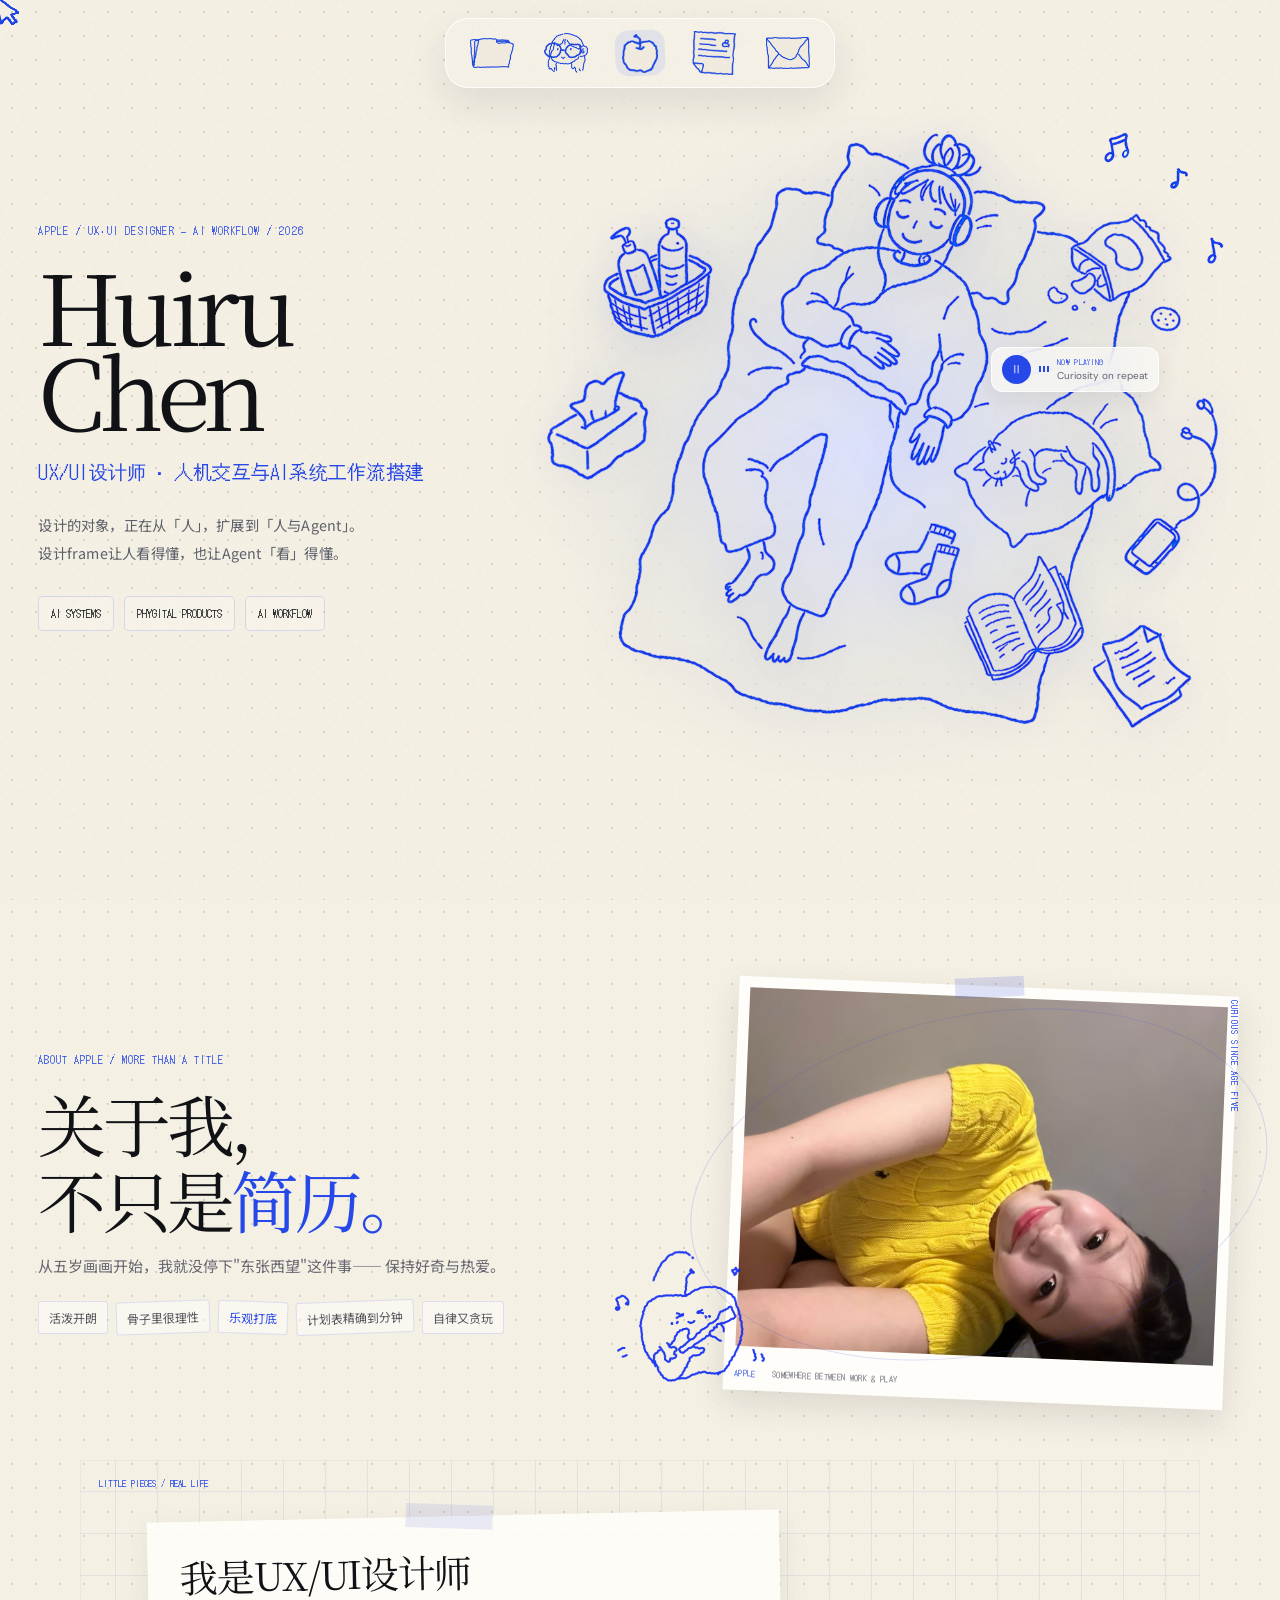
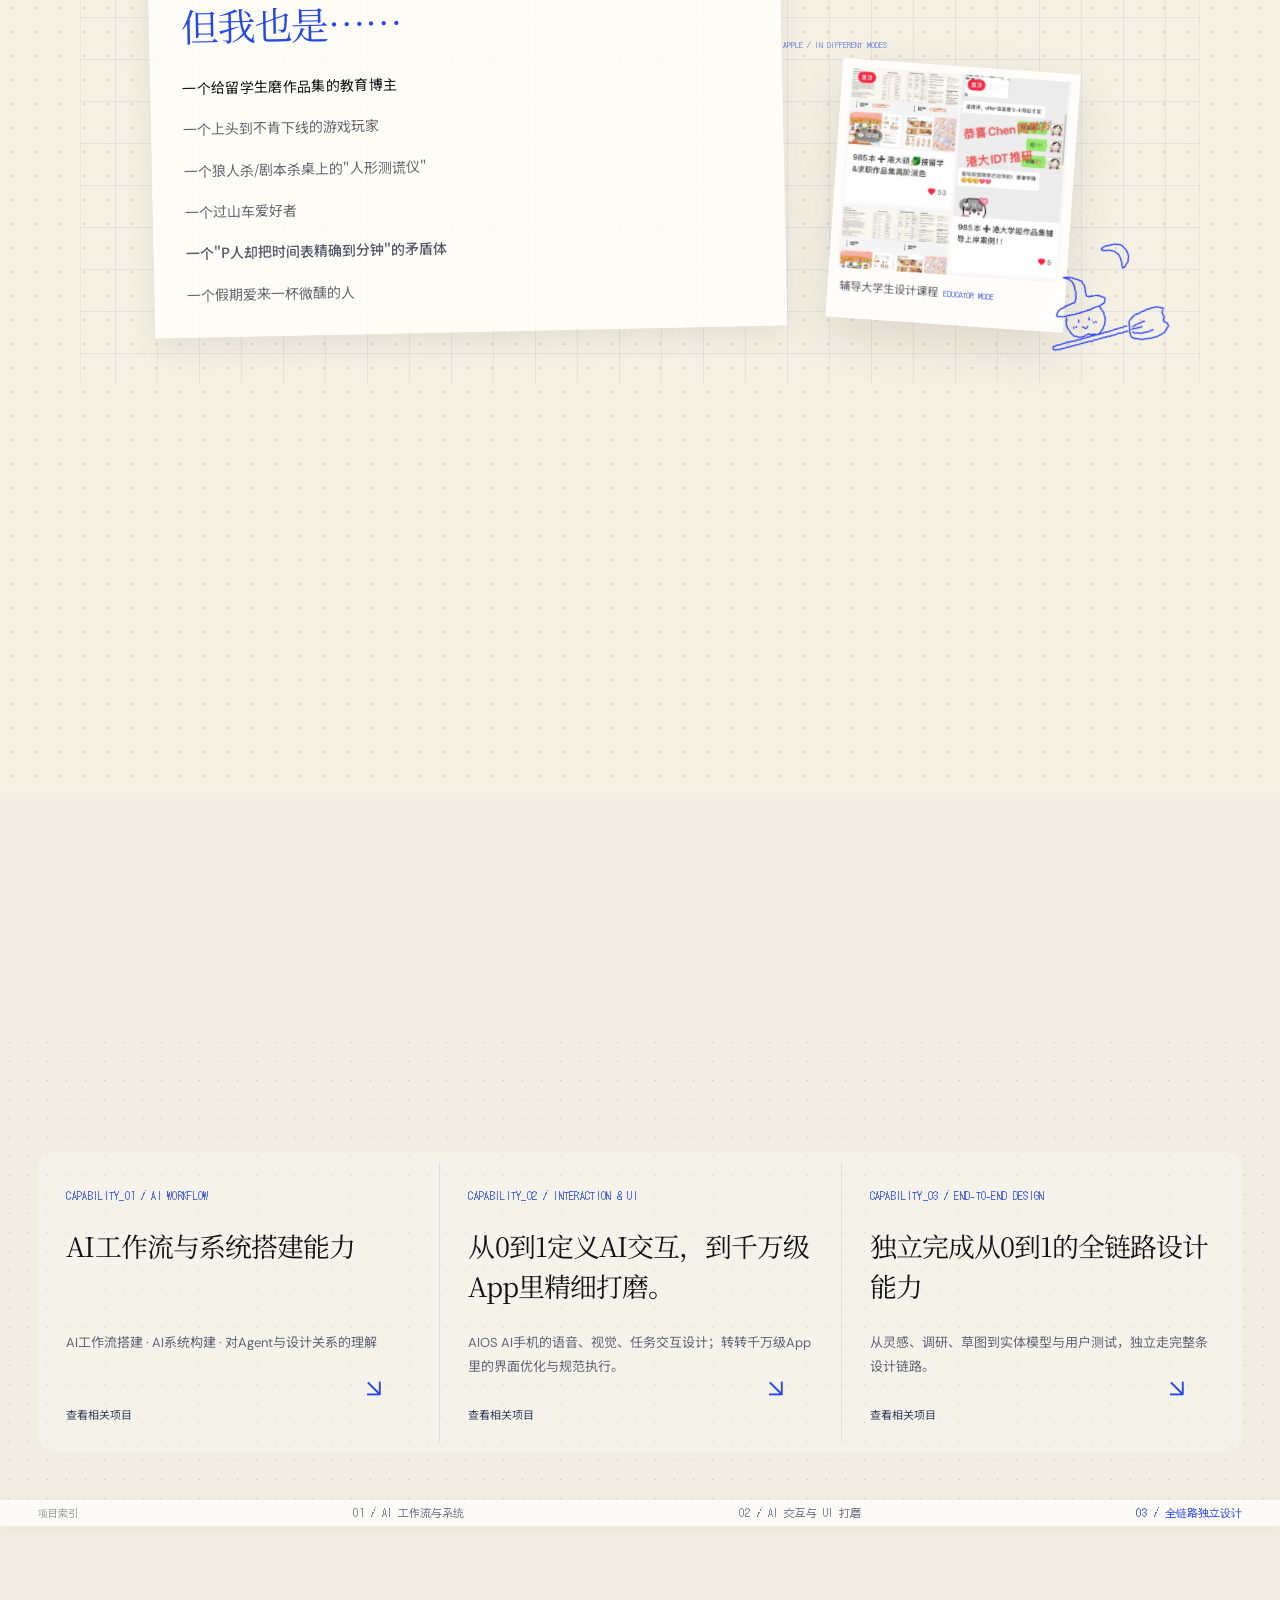
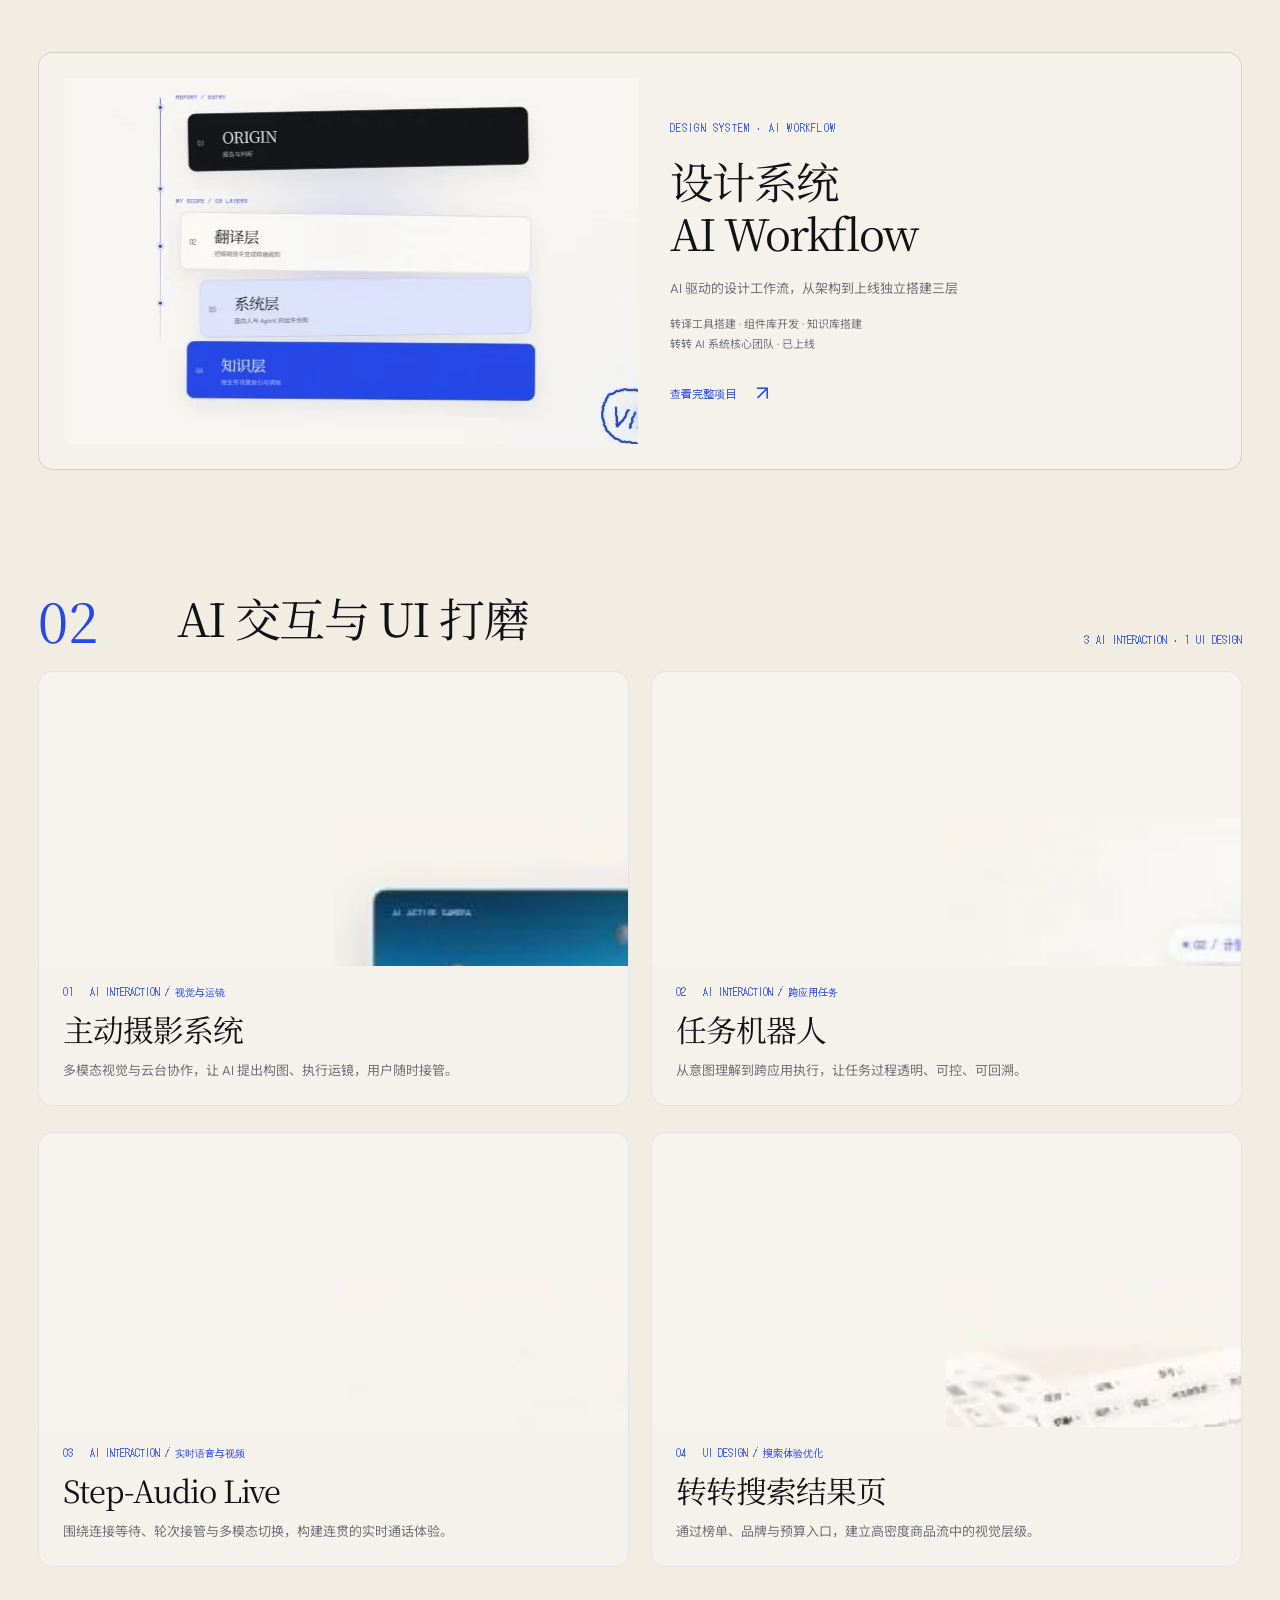
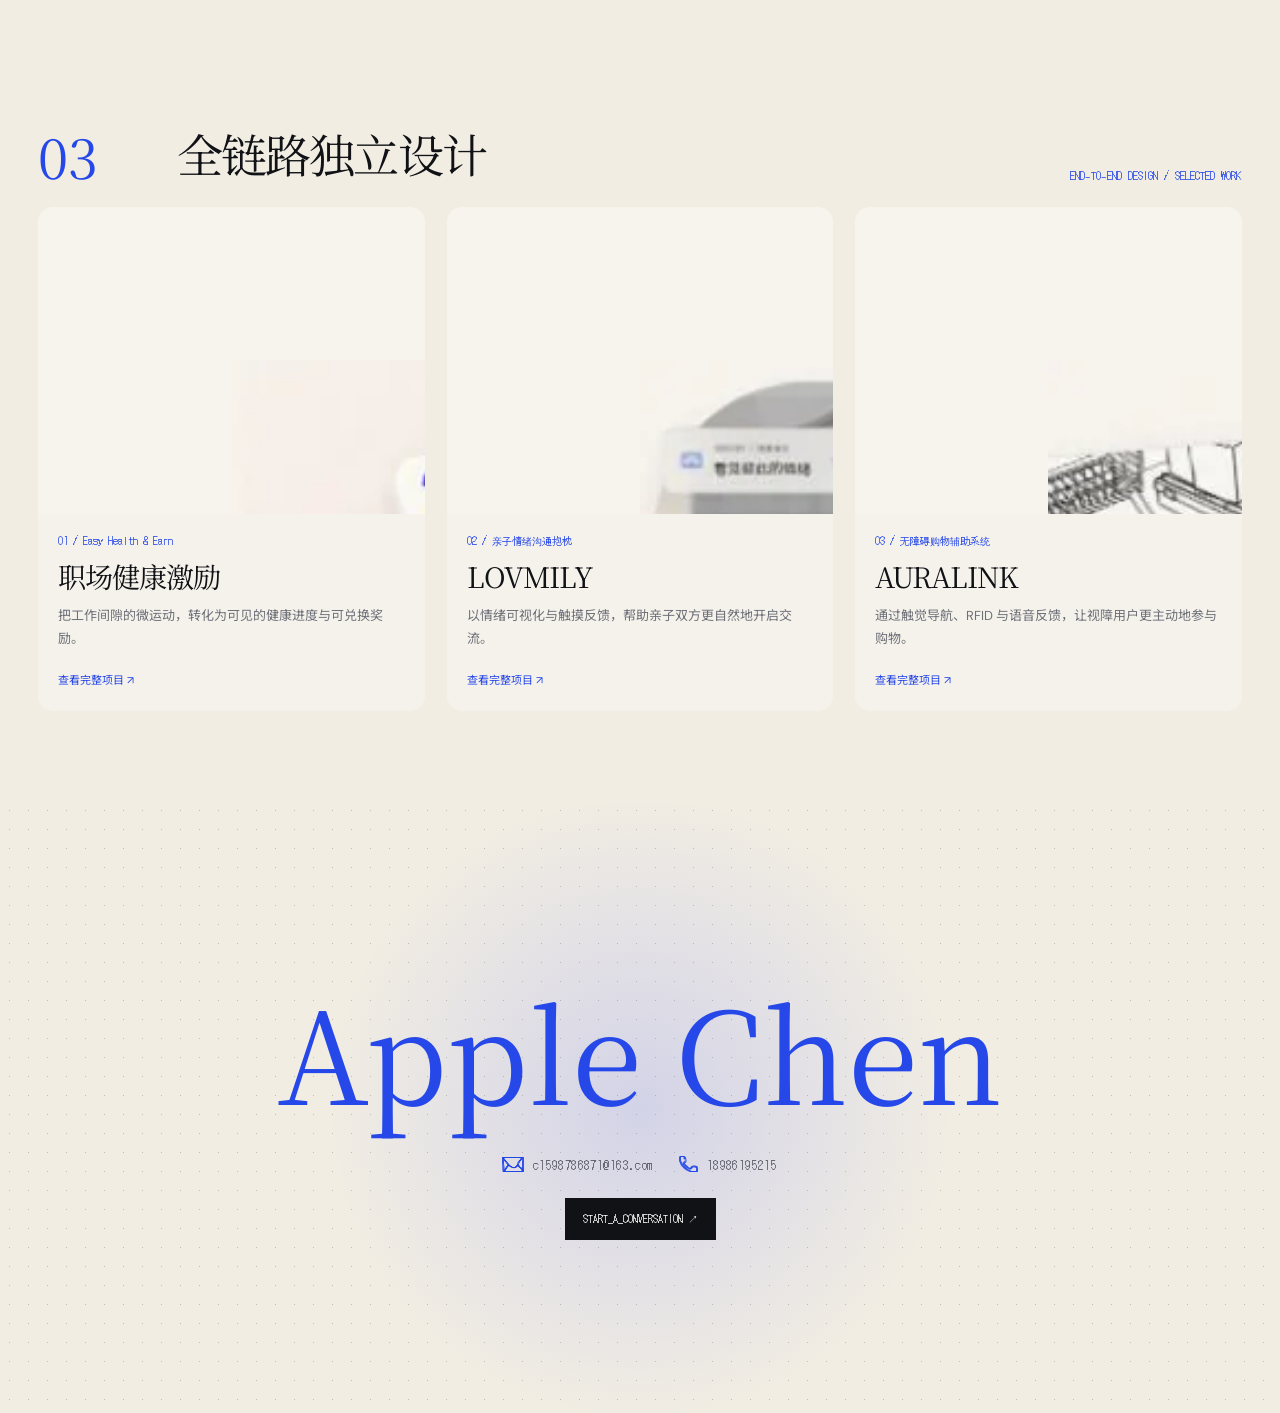
==== commit b3d09888: "Replace iframe covers with fast static previews" ====
--- a/index.html
+++ b/index.html
@@ -287,7 +287,11 @@
 #cap-impact .portfolio02-card:hover h3{color:var(--blue)}
 @media(max-width:700px){#cap-impact .portfolio02-grid{grid-template-columns:1fr;gap:20px}#cap-impact .portfolio02-cover{height:260px}#cap-impact .portfolio02-copy{padding:15px 18px 20px}}
 @media(prefers-reduced-motion:reduce){#cap-impact .portfolio02-card,#cap-impact .portfolio02-copy h3{transition:none}}
-#cap-impact .portfolio02-grid{grid-template-columns:repeat(3,minmax(0,1fr));gap:22px}#cap-impact .portfolio02-card{display:block;text-decoration:none;color:var(--ink);border:0;background:rgba(255,255,255,.28)}#cap-impact .portfolio02-cover{height:clamp(230px,24vw,310px)}#cap-impact .portfolio02-copy{padding:18px 20px 24px}#cap-impact .portfolio02-copy h3{font-size:clamp(24px,2.2vw,32px)}#cap-impact .project03-enter{display:block;color:var(--blue);font-size:11px;margin-top:20px}#cap-impact .portfolio02-card:focus-visible{outline:2px solid var(--blue);outline-offset:4px}@media(max-width:850px){#cap-impact .portfolio02-grid{grid-template-columns:1fr}#cap-impact .portfolio02-cover{height:300px}}</style><link rel="stylesheet" href="assets/fonts/fonts-local.css"></head><body><div class="scrollProgress" id="scrollProgress"></div><div class="sectionGlow" id="sectionGlow"></div><div class="grain"></div><div id="viewCursor" class="viewcursor"><img src="assets/images/image-002-abcef0f8.png" alt="VIEW"></div><img id="cursor" class="cursor" src="assets/images/image-001-55355e7a.png" alt="cursor">
+#cap-impact .portfolio02-grid{grid-template-columns:repeat(3,minmax(0,1fr));gap:22px}#cap-impact .portfolio02-card{display:block;text-decoration:none;color:var(--ink);border:0;background:rgba(255,255,255,.28)}#cap-impact .portfolio02-cover{height:clamp(230px,24vw,310px)}#cap-impact .portfolio02-copy{padding:18px 20px 24px}#cap-impact .portfolio02-copy h3{font-size:clamp(24px,2.2vw,32px)}#cap-impact .project03-enter{display:block;color:var(--blue);font-size:11px;margin-top:20px}#cap-impact .portfolio02-card:focus-visible{outline:2px solid var(--blue);outline-offset:4px}@media(max-width:850px){#cap-impact .portfolio02-grid{grid-template-columns:1fr}#cap-impact .portfolio02-cover{height:300px}}</style><link rel="stylesheet" href="assets/fonts/fonts-local.css"><style id="static-cover-fast-path">
+.workflow-cover.cover-preview{display:block;width:100%;height:365.5px;object-fit:cover}
+.portfolio02-cover>.cover-preview{position:absolute;inset:0;width:100%;height:100%;object-fit:cover;transform:none!important}
+@media(max-width:800px){.workflow-cover.cover-preview{height:350px}}
+</style></head><body><div class="scrollProgress" id="scrollProgress"></div><div class="sectionGlow" id="sectionGlow"></div><div class="grain"></div><div id="viewCursor" class="viewcursor"><img src="assets/images/image-002-abcef0f8.png" alt="VIEW"></div><img id="cursor" class="cursor" src="assets/images/image-001-55355e7a.png" alt="cursor">
 <nav class="nav" id="nav"><div class="navicons"><a href="#capabilities" data-nav="projects"><img src="assets/images/image-141-52cb4b4d.png" alt="项目"><span>项目</span></a><a href="#about" data-nav="about"><img src="assets/images/image-142-ed5cf5c3.png" alt="关于我"><span>关于我</span></a><a href="#top" data-nav="home"><img src="assets/images/image-143-4eeefe0b.png" alt="首页"><span>首页</span></a><a href="resume.html" data-nav="resume" id="resumeLink"><img src="assets/images/image-144-ddaf4ac5.png" alt="简历"><span>简历</span></a><a href="#contact" data-nav="contact"><img src="assets/images/image-145-1d546418.png" alt="联系"><span>联系</span></a></div></nav>
 <header class="hero dot" id="top"><div class="wrap heroGrid"><div class="heroCopy reveal"><div class="sys">APPLE / UX·UI DESIGNER — AI WORKFLOW / 2026</div><h1>Huiru Chen<span>UX/UI设计师 · 人机交互与AI系统工作流搭建</span></h1><p>设计的对象，正在从「人」，扩展到「人与Agent」。<br>设计frame让人看得懂，也让Agent「看」得懂。</p><div class="tags"><span>AI SYSTEMS</span><span>PHYGITAL PRODUCTS</span><span>AI WORKFLOW</span></div></div><div class="scene playing" id="scene"><span class="soundwave"></span><span class="soundwave"></span><span class="soundwave"></span><img class="listener" src="assets/images/image-146-f562f7b4.png" alt="戴耳机听音乐的 Apple 完整插画"><img class="musicnote n1" src="assets/images/image-139-93fb4b4d.png" alt="手绘音符"><img class="musicnote n2" src="assets/images/image-147-3c4db700.png" alt="手绘音符"><img class="musicnote n3" src="assets/images/image-140-93b1427d.png" alt="手绘音符"><div class="player"><button class="playBtn" id="playBtn" aria-label="暂停或播放">Ⅱ</button><div class="equalizer"><i></i><i></i><i></i></div><div class="track"><b>NOW PLAYING</b><span>Curiosity on repeat</span></div></div></div></div></header>
 <div class="heroBridge"><img src="assets/images/image-145-1d546418.png" alt="手绘装饰"></div>
@@ -323,9647 +327,9 @@
 <section class="desk" id="workstyle"><div class="wrap deskGrid"><div class="deskCopy reveal"><div class="eyebrow">HOW I WORK / 我的工作桌</div><h3>从一个问题，<br>到一个可以被验证的体验。</h3><p>研究、构思、AI 协作和原型测试并不是四个独立阶段，而是我不断往返的工作循环。移动鼠标探索桌面上的三个观察点。</p><div class="deskMode"><button class="active" data-mode="research">研究</button><button data-mode="design">设计</button><button data-mode="test">测试</button></div></div><div class="deskScene reveal" id="deskScene"><img src="assets/images/image-138-8dc044d2.png" alt="Apple 的工作桌"><i class="hot h1" data-note="把复杂问题拆成可以行动的设计命题"></i><i class="hot h2" data-note="用 AI、界面与硬件组织完整体验"></i><i class="hot h3" data-note="通过原型和真实反馈持续校准"></i></div></div></section><section class="projectPortal reveal" id="portal"><div class="miniFolders"><i></i><i></i><i></i></div><div class="wrap portalGrid"><div class="portalArt"><img src="assets/images/image-156-a4365a2d.png" alt="Apple 与项目文件夹"></div><div class="portalCopy"><div class="eyebrow">SELECTED WORK / 项目精选</div><h3>从这里，<br>开始看我的项目。</h3><p>从系统搭建、交互打磨到全链路设计，看看我如何把想法做成产品。</p></div></div></section><section class="capIndex" id="capabilities"><div class="wrap"><div class="indexHead reveal"><h2>我能为项目带来什么？</h2><p>按能力查看项目，也可以继续向下浏览 ↓</p></div><div class="capJump"><a data-step="01" href="#cap-ai"><div class="capNo">CAPABILITY_01 / AI WORKFLOW</div><h3>AI工作流与系统搭建能力</h3><p>AI工作流搭建 · AI系统构建 · 对Agent与设计关系的理解</p><div class="capFoot"><span>查看相关项目</span><i class="jumpArrow" aria-hidden="true">↘</i></div></a><a data-step="02" href="#cap-physical"><div class="capNo">CAPABILITY_02 / INTERACTION & UI</div><h3>从0到1定义AI交互，到千万级App里精细打磨。</h3><p>AIOS AI手机的语音、视觉、任务交互设计；转转千万级App里的界面优化与规范执行。</p><div class="capFoot"><span>查看相关项目</span><i class="jumpArrow" aria-hidden="true">↘</i></div></a><a data-step="03" href="#cap-impact"><div class="capNo">CAPABILITY_03 / END-TO-END DESIGN</div><h3>独立完成从0到1的全链路设计能力</h3><p>从灵感、调研、草图到实体模型与用户测试，独立走完整条设计链路。</p><div class="capFoot"><span>查看相关项目</span><i class="jumpArrow" aria-hidden="true">↘</i></div></a></div></div></section>
 <div class="rail"><div class="wrap railin"><span>项目索引</span><a href="#cap-ai" data-target="cap-ai">01 / AI 工作流与系统</a><a href="#cap-physical" data-target="cap-physical">02 / AI 交互与 UI 打磨</a><a href="#cap-impact" data-target="cap-impact">03 / 全链路独立设计</a></div></div>
 <main id="projects">
-<section class="chapter" id="cap-ai"><div class="wrap"><div class="chapterHead reveal"><div class="chapterNo">01</div><div class="chapterTitle"><h2>AI 工作流与系统</h2><p>AI WORKFLOW / 1 PROJECT</p></div></div><a class="workflow-feature projectLink" href="#design-workflow" aria-label="打开项目：设计系统 AI Workflow"><iframe class="workflow-cover" title="设计系统 AI Workflow 架构封面" tabindex="-1" aria-hidden="true" srcdoc="&lt;!doctype html>&lt;html lang=&quot;zh-CN&quot;>&lt;head>&lt;link rel=&quot;stylesheet&quot; href=&quot;assets/fonts/fonts-local.css&quot;&gt;&lt;meta charset=&quot;utf-8&quot;>&lt;link rel=&quot;icon&quot; href=&quot;data:image/svg+xml,%3Csvg xmlns='http://www.w3.org/2000/svg' viewBox='0 0 32 32'%3E%3Crect width='32' height='32' rx='8' fill='%232648e8'/%3E%3Cpath d='M9 8h14v4H14v4h7v4h-7v4H9z' fill='white'/%3E%3C/svg%3E&quot;>&lt;style>:root {
-  --blue: #2648e8;
-  --paper: #f1ede3;
-  --ink: #111216;
-  --muted: #6c6d77;
-  --line: rgba(17, 18, 22, .11);
-  --blue-line: rgba(38, 72, 232, .18);
-  --white: rgba(252, 251, 247, .76);
-  --pale-blue: rgba(222, 227, 255, .58);
-  --alert: #d76056;
-  --serif: &quot;Noto Serif SC&quot;, serif;
-  --sans: &quot;DM Sans&quot;, &quot;Noto Sans SC&quot;, sans-serif;
-  --pixel: &quot;DotGothic16&quot;, monospace;
-}
-
-* {
-  box-sizing: border-box;
-  margin: 0;
-  padding: 0;
-}
-
-html {
-  scroll-behavior: smooth;
-}
-
-body {
-  min-width: 320px;
-  overflow-x: hidden;
-  background: var(--paper);
-  color: var(--ink);
-  font-family: var(--sans);
-  text-rendering: optimizeLegibility;
-  -webkit-font-smoothing: antialiased;
-}
-
-button,
-a {
-  color: inherit;
-  font: inherit;
-}
-
-button {
-  border: 0;
-}
-
-a {
-  text-decoration: none;
-}
-
-img {
-  display: block;
-  max-width: 100%;
-}
-
-.paper-dots {
-  position: fixed;
-  inset: 0;
-  z-index: -2;
-  background-image:
-    radial-gradient(rgba(104, 101, 91, .17) .7px, transparent .8px),
-    radial-gradient(rgba(104, 101, 91, .08) .65px, transparent .75px);
-  background-position: 0 0, 12px 12px;
-  background-size: 24px 24px;
-  pointer-events: none;
-}
-
-.progress {
-  position: fixed;
-  top: 0;
-  left: 0;
-  z-index: 20;
-  width: 100%;
-  height: 2px;
-  transform: scaleX(0);
-  transform-origin: left;
-  background: linear-gradient(90deg, rgba(120, 130, 156, .28), rgba(73, 92, 188, .65));
-  pointer-events: none;
-}
-
-.pointer {
-  position: fixed;
-  z-index: 30;
-  display: none;
-  width: 23px;
-  height: 29px;
-  transform: translate(-4px, -4px);
-  filter:
-    drop-shadow(.7px 0 0 var(--blue))
-    drop-shadow(-.7px 0 0 var(--blue))
-    drop-shadow(0 .65px 0 var(--blue));
-  opacity: 0;
-  pointer-events: none;
-}
-
-.pointer.ready {
-  opacity: 1;
-}
-
-.view-pointer {
-  position: fixed;
-  z-index: 31;
-  display: none;
-  width: 94px;
-  height: 64px;
-  opacity: 0;
-  transform: translate(-50%, -50%) scale(.6);
-  transition: opacity .2s, transform .2s;
-  pointer-events: none;
-}
-
-.view-pointer img {
-  width: 100%;
-  height: 100%;
-  object-fit: contain;
-}
-
-.view-pointer.on {
-  opacity: 1;
-  transform: translate(-50%, -50%);
-}
-
-body.viewing .pointer {
-  opacity: 0;
-}
-
-@media (pointer: fine) {
-  body,
-  button,
-  a,
-  summary {
-    cursor: none;
-  }
-
-  .pointer,
-  .view-pointer {
-    display: block;
-  }
-}
-
-.back {
-  position: fixed;
-  top: 15px;
-  left: max(34px, 5vw);
-  z-index: 15;
-  width: 110px;
-  height: 46px;
-  padding: 8px 12px;
-  border: 0;
-  border-radius: 13px;
-  background: rgba(241, 237, 227, .49);
-  -webkit-backdrop-filter: blur(10px) saturate(1.08);
-  backdrop-filter: blur(10px) saturate(1.08);
-  box-shadow: 0 3px 12px rgba(36, 43, 65, .045);
-}
-
-.back img {
-  width: 100%;
-  height: 100%;
-  object-fit: contain;
-}
-
-.shell {
-  width: min(1290px, calc(100% - 11vw));
-  margin: auto;
-}
-
-.meta {
-  color: var(--blue);
-  font: 10px var(--pixel);
-  letter-spacing: .07em;
-}
-
-.hero {
-  width: min(1720px, calc(100% - 9vw));
-  min-height: 690px;
-  height: 100svh;
-  max-height: 1020px;
-  display: grid;
-  grid-template-columns: .92fr 1.08fr;
-  align-items: center;
-  gap: clamp(35px, 5vw, 90px);
-  padding: 55px 0 30px;
-}
-
-.hero > .heroCopy > .sys {
-  color: var(--blue);
-  font: 11px var(--pixel);
-  letter-spacing: .12em;
-}
-
-.hero > .heroCopy > h1 {
-  margin: 24px 0;
-  font: 400 clamp(62px, 7.6vw, 120px) / .88 var(--serif);
-  letter-spacing: -.065em;
-}
-
-.hero > .heroCopy > h1 > span:not(.subtitle) {
-  display: block;
-  margin-top: 8px;
-  color: var(--ink);
-  font: inherit;
-  letter-spacing: inherit;
-}
-
-.hero > .heroCopy > h1 > .subtitle {
-  display: block;
-  margin-top: 22px;
-  color: var(--blue);
-  font: 400 clamp(17px, 1.48vw, 22px) / 1.72 var(--pixel);
-  letter-spacing: .012em;
-}
-
-.hero > .heroCopy > .intro {
-  max-width: 640px;
-  color: var(--muted);
-  font: 400 clamp(15px, 1.14vw, 18px) / 1.8 var(--sans);
-}
-
-.hero > .heroCopy > .tags {
-  display: flex;
-  flex-wrap: wrap;
-  gap: 10px;
-  margin-top: 30px;
-}
-
-.hero > .heroCopy > .tags > span {
-  padding: 9px 12px;
-  border: 1px solid rgba(38, 72, 232, .16);
-  border-radius: 5px;
-  background: rgba(255, 255, 255, .2);
-  color: #50515a;
-  font: 10px var(--pixel);
-}
-
-.hero-art {
-  position: relative;
-  min-height: 610px;
-  height: min(78svh, 770px);
-  display: grid;
-  place-items: center;
-}
-
-.architecture-device {
-  position: relative;
-  width: min(100%, 650px);
-  height: 590px;
-}
-
-.arch-halo {
-  position: absolute;
-  top: 45%;
-  left: 51%;
-  width: 560px;
-  height: 560px;
-  border-radius: 50%;
-  transform: translate(-50%, -50%);
-  background: radial-gradient(circle, rgba(72, 92, 231, .17), rgba(133, 143, 202, .07) 43%, transparent 69%);
-  filter: blur(2px);
-}
-
-.arch-spine {
-  position: absolute;
-  top: 86px;
-  left: 32px;
-  width: 1px;
-  height: 405px;
-  background: linear-gradient(var(--blue), rgba(38, 72, 232, .14));
-}
-
-.arch-spine i {
-  position: absolute;
-  left: -4px;
-  width: 9px;
-  height: 9px;
-  border: 2px solid var(--paper);
-  border-radius: 50%;
-  background: var(--blue);
-  box-shadow: 0 0 0 1px rgba(38, 72, 232, .22);
-}
-
-.arch-spine i:nth-child(1) { top: 10px; }
-.arch-spine i:nth-child(2) { top: 165px; }
-.arch-spine i:nth-child(3) { top: 260px; }
-.arch-spine i:nth-child(4) { top: 355px; }
-
-.arch-label {
-  position: absolute;
-  left: 60px;
-  color: var(--blue);
-  font: 9px var(--pixel);
-  letter-spacing: .1em;
-}
-
-.origin-label { top: 47px; }
-.build-label { top: 204px; }
-
-.arch-layer {
-  position: absolute;
-  z-index: 2;
-  height: 86px;
-  display: grid;
-  grid-template-columns: 42px 1fr auto;
-  align-items: center;
-  gap: 14px;
-  padding: 14px 20px;
-  border: 1px solid rgba(38, 72, 232, .17);
-  border-radius: 11px;
-  box-shadow: 0 12px 31px rgba(30, 34, 60, .08);
-  transition: transform .24s ease, border-color .24s ease, box-shadow .24s ease;
-}
-
-.arch-layer:hover,
-.arch-layer:focus-visible {
-  z-index: 6;
-  border-color: rgba(38, 72, 232, .55);
-  transform: translateY(-7px) rotate(0);
-  box-shadow: 0 20px 42px rgba(35, 43, 87, .15);
-  outline: none;
-}
-
-.arch-origin {
-  top: 74px;
-  left: 60px;
-  width: calc(100% - 88px);
-  transform: rotate(-1.2deg);
-  border-color: #15161b;
-  background: #15161b;
-  color: #fff;
-}
-
-.arch-translation {
-  top: 230px;
-  left: 48px;
-  width: calc(100% - 72px);
-  transform: rotate(.8deg);
-  background: rgba(251, 250, 246, .91);
-}
-
-.arch-system {
-  top: 326px;
-  left: 78px;
-  width: calc(100% - 102px);
-  transform: rotate(-.7deg);
-  background: rgba(219, 225, 255, .9);
-}
-
-.arch-knowledge {
-  top: 422px;
-  left: 58px;
-  width: calc(100% - 76px);
-  transform: rotate(.45deg);
-  border-color: var(--blue);
-  background: var(--blue);
-  color: #fff;
-}
-
-.arch-index {
-  color: currentColor;
-  font: 10px var(--pixel);
-  opacity: .72;
-}
-
-.arch-copy {
-  display: flex;
-  align-items: baseline;
-  gap: 13px;
-  min-width: 0;
-}
-
-.arch-copy b {
-  font: 400 clamp(24px, 2.3vw, 34px) var(--serif);
-  letter-spacing: -.04em;
-}
-
-.arch-copy small {
-  overflow: hidden;
-  color: currentColor;
-  font-size: 11px;
-  opacity: .62;
-  text-overflow: ellipsis;
-  white-space: nowrap;
-}
-
-.arch-action {
-  font: 8px var(--pixel);
-  opacity: .65;
-  white-space: nowrap;
-}
-
-.arch-note {
-  position: absolute;
-  right: 22px;
-  bottom: 8px;
-  max-width: 470px;
-  color: var(--muted);
-  font-size: 11px;
-  line-height: 1.7;
-  text-align: right;
-}
-
-.section {
-  padding: 52px 0 60px;
-  border-top: 1px solid var(--line);
-  scroll-margin-top: 24px;
-}
-
-.section-head {
-  display: grid;
-  grid-template-columns: 63px 1fr minmax(180px, .65fr);
-  gap: 18px;
-  align-items: end;
-  margin-bottom: 27px;
-}
-
-.number {
-  color: var(--blue);
-  font: 400 clamp(36px, 4vw, 51px) / 1 var(--serif);
-}
-
-.section-head h2 {
-  max-width: 780px;
-  margin-top: 8px;
-  font: 400 clamp(28px, 3.1vw, 43px) / 1.2 var(--serif);
-  letter-spacing: -.05em;
-}
-
-.section-head > p {
-  color: var(--muted);
-  font-size: 12px;
-  line-height: 1.75;
-}
-
-.chapter-copy {
-  align-self: start;
-}
-
-.chapter-copy .lead,
-.case02-intro .lead {
-  color: var(--ink);
-  font: 400 clamp(17px, 1.55vw, 22px) / 1.62 var(--serif);
-  letter-spacing: -.025em;
-}
-
-.chapter-copy > p:not(.lead) {
-  margin-top: 18px;
-  color: var(--muted);
-  font-size: 13.5px;
-  line-height: 1.85;
-}
-
-.js .reveal {
-  opacity: 0;
-  transform: translateY(13px);
-  transition: opacity .6s ease, transform .6s ease;
-}
-
-.js .reveal.seen {
-  opacity: 1;
-  transform: translateY(0);
-}
-
-.context-note {
-  display: flex;
-  align-items: baseline;
-  gap: 15px;
-  margin-bottom: 17px;
-  padding: 10px 13px;
-  border-left: 2px solid var(--blue);
-  background: rgba(255, 255, 255, .26);
-  color: var(--muted);
-  font-size: 11.5px;
-  line-height: 1.7;
-}
-
-.context-note b {
-  flex: 0 0 auto;
-  color: var(--blue);
-  font: 9px var(--pixel);
-}
-
-.origin-cards {
-  display: grid;
-  grid-template-columns: repeat(3, 1fr);
-  gap: 13px;
-}
-
-.origin-card {
-  position: relative;
-  min-height: 305px;
-  overflow: hidden;
-  padding: 22px;
-  border: 1px solid var(--line);
-  border-radius: 13px;
-  background: rgba(251, 250, 246, .62);
-  box-shadow: 0 8px 26px rgba(30, 34, 60, .035);
-  transition: min-height .24s, transform .24s, border-color .24s, box-shadow .24s;
-}
-
-.origin-card::after {
-  content: &quot;&quot;;
-  position: absolute;
-  right: -54px;
-  bottom: -65px;
-  width: 190px;
-  height: 190px;
-  border: 1px solid rgba(38, 72, 232, .1);
-  border-radius: 50%;
-  transition: transform .35s, border-color .35s;
-}
-
-.origin-card:hover,
-.origin-card:focus-visible,
-.origin-card.is-open {
-  z-index: 2;
-  border-color: rgba(38, 72, 232, .35);
-  transform: translateY(-4px);
-  box-shadow: 0 15px 38px rgba(32, 37, 66, .09);
-  outline: none;
-}
-
-.origin-card:hover::after,
-.origin-card:focus-visible::after,
-.origin-card.is-open::after {
-  border-color: rgba(38, 72, 232, .22);
-  transform: scale(1.08);
-}
-
-.origin-card-head {
-  display: flex;
-  align-items: center;
-  justify-content: space-between;
-}
-
-.origin-card-head span {
-  color: var(--blue);
-  font: 9px var(--pixel);
-}
-
-.origin-card-head i {
-  color: var(--blue);
-  font: 14px var(--pixel);
-  font-style: normal;
-  transition: transform .25s;
-}
-
-.origin-card:hover .origin-card-head i,
-.origin-card:focus-visible .origin-card-head i,
-.origin-card.is-open .origin-card-head i {
-  transform: rotate(45deg);
-}
-
-.origin-card h3 {
-  margin-top: 23px;
-  font: 400 34px var(--serif);
-  letter-spacing: -.05em;
-}
-
-.origin-thesis {
-  margin-top: 20px;
-  color: #41434c;
-  font: 400 17px / 1.7 var(--serif);
-  transition: opacity .2s, transform .25s;
-}
-
-.origin-detail {
-  position: absolute;
-  z-index: 2;
-  top: 123px;
-  right: 22px;
-  bottom: 20px;
-  left: 22px;
-  opacity: 0;
-  transform: translateY(12px);
-  transition: opacity .25s, transform .25s;
-}
-
-.origin-card:hover .origin-thesis,
-.origin-card:focus-visible .origin-thesis,
-.origin-card.is-open .origin-thesis {
-  opacity: 0;
-  transform: translateY(-8px);
-}
-
-.origin-card:hover .origin-detail,
-.origin-card:focus-visible .origin-detail,
-.origin-card.is-open .origin-detail {
-  opacity: 1;
-  transform: translateY(0);
-}
-
-.origin-detail > p {
-  max-width: 330px;
-  color: var(--muted);
-  font-size: 12px;
-  line-height: 1.7;
-}
-
-.report-data {
-  display: grid;
-  grid-template-columns: 1fr 1fr;
-  gap: 7px;
-  margin-top: 16px;
-}
-
-.report-data span {
-  padding: 12px;
-  border: 1px solid var(--blue-line);
-  border-radius: 7px;
-  background: rgba(255, 255, 255, .36);
-}
-
-.report-data b,
-.report-data small {
-  display: block;
-}
-
-.report-data b {
-  color: var(--blue);
-  font: 400 19px var(--serif);
-}
-
-.report-data small {
-  margin-top: 5px;
-  color: var(--muted);
-  font-size: 9.5px;
-  line-height: 1.55;
-}
-
-.model-route {
-  display: grid;
-  grid-template-columns: 1fr auto 1fr;
-  align-items: center;
-  gap: 8px;
-  margin-top: 16px;
-}
-
-.model-route span {
-  padding: 10px;
-  border: 1px solid var(--blue-line);
-  border-radius: 7px;
-  color: var(--blue);
-  font: 10px var(--pixel);
-  text-align: center;
-}
-
-.model-route small {
-  display: block;
-  margin-top: 5px;
-  color: var(--muted);
-  font: 9px var(--sans);
-}
-
-.model-route b {
-  color: var(--blue);
-  font-weight: 400;
-}
-
-.origin-detail blockquote {
-  margin-top: 15px;
-  padding: 13px 14px;
-  border-left: 2px solid var(--blue);
-  background: var(--pale-blue);
-  color: #333640;
-  font: 400 13px / 1.75 var(--serif);
-}
-
-.source-line {
-  display: flex;
-  gap: 12px;
-  margin-top: 15px;
-  color: var(--muted);
-  font-size: 10.5px;
-}
-
-.source-line span {
-  color: var(--blue);
-  font: 9px var(--pixel);
-}
-
-.translation-layout {
-  display: grid;
-  grid-template-columns: minmax(260px, .66fr) minmax(650px, 1.34fr);
-  gap: 25px;
-  align-items: start;
-}
-
-.insight-note {
-  margin-top: 24px;
-  padding: 16px;
-  border: 1px solid var(--blue-line);
-  border-radius: 9px;
-  background: rgba(255, 255, 255, .32);
-}
-
-.insight-note span,
-.insight-note strong,
-.insight-note small {
-  display: block;
-}
-
-.insight-note span {
-  color: var(--blue);
-  font: 8px var(--pixel);
-}
-
-.insight-note strong {
-  margin-top: 8px;
-  font: 400 16px var(--serif);
-}
-
-.insight-note small {
-  margin-top: 6px;
-  color: var(--muted);
-  font-size: 10.5px;
-  line-height: 1.6;
-}
-
-.constraint-compare {
-  display: grid;
-  grid-template-columns: 1fr 1fr;
-  gap: 10px;
-}
-
-.constraint-panel {
-  overflow: hidden;
-  border: 1px solid var(--line);
-  border-radius: 12px;
-  background: rgba(251, 250, 246, .66);
-}
-
-.constraint-panel.after {
-  border-color: rgba(38, 72, 232, .27);
-  background: rgba(226, 230, 255, .52);
-}
-
-.constraint-panel > header {
-  display: flex;
-  align-items: center;
-  justify-content: space-between;
-  min-height: 58px;
-  gap: 10px;
-  padding: 13px 15px;
-  border-bottom: 1px solid var(--line);
-}
-
-.constraint-panel > header span {
-  color: var(--blue);
-  font: 8px var(--pixel);
-}
-
-.constraint-panel > header strong {
-  font: 500 11px var(--sans);
-}
-
-.spec-stage {
-  position: relative;
-  height: 230px;
-  display: grid;
-  place-items: center;
-  overflow: hidden;
-}
-
-.spec-stage::before {
-  content: &quot;&quot;;
-  position: absolute;
-  inset: 0;
-  background-image: linear-gradient(rgba(38, 72, 232, .045) 1px, transparent 1px), linear-gradient(90deg, rgba(38, 72, 232, .045) 1px, transparent 1px);
-  background-size: 22px 22px;
-}
-
-.reference-frame,
-.spec-card {
-  position: absolute;
-  width: 158px;
-  height: 190px;
-}
-
-.reference-frame {
-  z-index: 1;
-  border: 1px dashed rgba(38, 72, 232, .52);
-  border-radius: 4px;
-}
-
-.spec-card {
-  z-index: 2;
-  display: flex;
-  flex-direction: column;
-  padding: 15px;
-  border: 1px solid rgba(17, 18, 22, .58);
-  background: rgba(255, 255, 255, .91);
-  box-shadow: 8px 9px 0 rgba(38, 72, 232, .08);
-}
-
-.before .spec-card {
-  gap: 11px;
-  border-radius: 11px;
-  transform: translate(10px, 7px);
-}
-
-.after .spec-card {
-  gap: 8px;
-  border-radius: 4px;
-  transform: translate(0);
-  box-shadow: 4px 5px 0 rgba(38, 72, 232, .08);
-}
-
-.spec-title {
-  font-size: 10px;
-}
-
-.before .spec-title { font-weight: 400; }
-.after .spec-title { font-weight: 500; }
-
-.spec-image {
-  height: 70px;
-  background: linear-gradient(135deg, #dfe3f5, #f0eee9);
-}
-
-.before .spec-image { border-radius: 10px; }
-.after .spec-image { border-radius: 4px; }
-
-.spec-chip-row {
-  display: flex;
-  gap: inherit;
-}
-
-.spec-chip-row i {
-  width: 25px;
-  height: 20px;
-  background: #eeece6;
-}
-
-.before .spec-chip-row i { border-radius: 6px; }
-.after .spec-chip-row i { border-radius: 4px; }
-
-.spec-card > strong {
-  margin-top: auto;
-  color: var(--blue);
-  font-size: 15px;
-}
-
-.measure,
-.alignment-check {
-  position: absolute;
-  z-index: 4;
-  padding: 4px 6px;
-  border-radius: 4px;
-  font: 8px var(--pixel);
-}
-
-.measure {
-  border: 1px solid rgba(215, 96, 86, .32);
-  background: rgba(252, 244, 240, .95);
-  color: var(--alert);
-}
-
-.measure-space { top: 28px; right: 18px; }
-.measure-radius { right: 24px; bottom: 28px; }
-.measure-weight { bottom: 39px; left: 18px; }
-
-.alignment-check {
-  right: 11px;
-  bottom: 11px;
-  border: 1px solid rgba(38, 72, 232, .24);
-  background: rgba(247, 248, 255, .92);
-  color: var(--blue);
-}
-
-.diff-list {
-  list-style: none;
-  border-top: 1px solid var(--line);
-}
-
-.diff-list li {
-  display: flex;
-  justify-content: space-between;
-  gap: 10px;
-  padding: 9px 13px;
-  border-bottom: 1px solid rgba(17, 18, 22, .07);
-  font-size: 10px;
-}
-
-.diff-list li:last-child { border-bottom: 0; }
-.diff-list span { color: var(--muted); }
-.before .diff-list b { color: var(--alert); }
-.after .diff-list b { color: var(--blue); }
-
-.rule-chain {
-  display: flex;
-  align-items: center;
-  justify-content: space-between;
-  gap: 12px;
-  margin-top: 17px;
-  padding: 12px 16px;
-  border-top: 1px solid var(--line);
-  border-bottom: 1px solid var(--line);
-}
-
-.rule-chain span {
-  display: flex;
-  align-items: center;
-  gap: 8px;
-  color: #52545e;
-  font-size: 10.5px;
-}
-
-.rule-chain b {
-  color: var(--blue);
-  font: 8px var(--pixel);
-}
-
-.rule-chain i {
-  color: var(--blue);
-  font-style: normal;
-}
-
-.system-layout {
-  display: grid;
-  grid-template-columns: minmax(260px, .58fr) minmax(650px, 1.42fr);
-  gap: 26px;
-  align-items: start;
-}
-
-.reader-key {
-  display: grid;
-  grid-template-columns: 1fr 1fr;
-  gap: 8px;
-  margin-top: 24px;
-}
-
-.reader-key > span {
-  display: grid;
-  grid-template-columns: 8px 1fr;
-  gap: 2px 7px;
-  align-items: center;
-  padding: 11px;
-  border: 1px solid var(--line);
-  border-radius: 7px;
-  background: rgba(255, 255, 255, .3);
-}
-
-.reader-key i {
-  width: 7px;
-  height: 7px;
-  border-radius: 50%;
-  background: #c7c2b8;
-}
-
-.reader-key > span:last-child i { background: var(--blue); }
-
-.reader-key b {
-  font: 8px var(--pixel);
-}
-
-.reader-key small {
-  grid-column: 2;
-  color: var(--muted);
-  font-size: 9.5px;
-}
-
-.comparison-table {
-  overflow: hidden;
-  border: 1px solid var(--line);
-  border-radius: 12px;
-  background: rgba(251, 250, 246, .63);
-}
-
-.compare-head,
-.compare-row {
-  display: grid;
-  grid-template-columns: 135px 1fr 1fr;
-}
-
-.compare-head {
-  min-height: 52px;
-  align-items: center;
-  border-bottom: 1px solid var(--line);
-  color: var(--blue);
-  font: 8.5px var(--pixel);
-}
-
-.compare-head > *,
-.compare-row > * {
-  padding: 13px 16px;
-}
-
-.compare-head strong:nth-child(3),
-.agent-cell {
-  border-left: 1px solid rgba(38, 72, 232, .2);
-  background: rgba(222, 227, 255, .48);
-}
-
-.compare-row {
-  min-height: 78px;
-  border-bottom: 1px solid var(--line);
-  transition: background .2s;
-}
-
-.compare-row:last-child { border-bottom: 0; }
-.compare-row:hover { background: rgba(255, 255, 255, .26); }
-
-.compare-row h3 {
-  align-self: center;
-  font: 500 13px var(--sans);
-}
-
-.compare-row div {
-  display: flex;
-  flex-direction: column;
-  justify-content: center;
-}
-
-.compare-row b {
-  font-size: 12px;
-  font-weight: 500;
-}
-
-.compare-row small {
-  margin-top: 5px;
-  color: var(--muted);
-  font-size: 9.5px;
-  line-height: 1.45;
-}
-
-.agent-cell b { color: var(--blue); }
-
-.knowledge-layout {
-  display: grid;
-  grid-template-columns: minmax(270px, .68fr) minmax(650px, 1.32fr);
-  gap: 26px;
-  align-items: start;
-}
-
-.retrieval-route {
-  display: flex;
-  align-items: center;
-  gap: 5px;
-  margin-top: 24px;
-}
-
-.retrieval-route span {
-  flex: 1;
-  min-width: 0;
-  padding: 9px 5px;
-  border: 1px solid var(--blue-line);
-  border-radius: 5px;
-  background: rgba(255, 255, 255, .27);
-  color: #50525c;
-  font-size: 9px;
-  text-align: center;
-  transition: border-color .2s, background .2s, color .2s;
-}
-
-.retrieval-route span:hover {
-  border-color: var(--blue);
-  background: var(--pale-blue);
-  color: var(--blue);
-}
-
-.retrieval-route b {
-  display: block;
-  margin-bottom: 4px;
-  color: var(--blue);
-  font: 7px var(--pixel);
-}
-
-.retrieval-route i {
-  color: var(--blue);
-  font-size: 10px;
-  font-style: normal;
-}
-
-.knowledge-panel {
-  overflow: hidden;
-  border: 1px solid var(--blue-line);
-  border-radius: 13px;
-  background: rgba(251, 250, 246, .66);
-  box-shadow: 0 13px 38px rgba(31, 37, 73, .055);
-}
-
-.tree-title {
-  display: flex;
-  align-items: center;
-  justify-content: space-between;
-  gap: 15px;
-  min-height: 58px;
-  padding: 15px 18px;
-  border-bottom: 1px solid var(--blue-line);
-}
-
-.tree-title span {
-  font: 500 13px var(--sans);
-}
-
-.tree-title small {
-  color: var(--blue);
-  font: 8px var(--pixel);
-}
-
-.knowledge-tree details {
-  border-bottom: 1px solid rgba(17, 18, 22, .075);
-}
-
-.knowledge-tree details[open] {
-  background: rgba(226, 230, 255, .28);
-}
-
-.knowledge-tree summary {
-  position: relative;
-  min-height: 45px;
-  display: flex;
-  align-items: center;
-  gap: 13px;
-  padding: 11px 42px 11px 18px;
-  list-style: none;
-  color: #51535d;
-  font-size: 11.5px;
-  transition: color .2s, background .2s;
-}
-
-.knowledge-tree summary::-webkit-details-marker { display: none; }
-
-.knowledge-tree summary::after {
-  content: &quot;+&quot;;
-  position: absolute;
-  top: 50%;
-  right: 18px;
-  color: var(--blue);
-  font: 14px var(--pixel);
-  transform: translateY(-50%);
-}
-
-.knowledge-tree details[open] summary::after { content: &quot;−&quot;; }
-
-.knowledge-tree summary:hover,
-.knowledge-tree summary:focus-visible {
-  background: rgba(222, 227, 255, .35);
-  color: var(--blue);
-  outline: none;
-}
-
-.knowledge-tree summary span {
-  color: var(--blue);
-  font: 8px var(--pixel);
-}
-
-.tree-children {
-  display: grid;
-  gap: 8px;
-  padding: 4px 18px 14px 48px;
-  border-left: 1px dashed rgba(38, 72, 232, .28);
-  margin-left: 22px;
-}
-
-.tree-children span {
-  color: var(--muted);
-  font-size: 10.5px;
-}
-
-.sop-inline {
-  display: grid;
-  grid-template-columns: .78fr 1.22fr;
-  align-items: center;
-  gap: 18px;
-  padding: 15px 18px;
-  background: #17181d;
-  color: #fff;
-}
-
-.sop-inline > span b,
-.sop-inline > span small {
-  display: block;
-}
-
-.sop-inline > span b {
-  color: #b9c3ff;
-  font: 8px var(--pixel);
-}
-
-.sop-inline > span small {
-  margin-top: 6px;
-  color: rgba(255, 255, 255, .55);
-  font-size: 9px;
-  line-height: 1.45;
-}
-
-.sop-route {
-  display: flex;
-  align-items: center;
-  justify-content: flex-end;
-  gap: 8px;
-}
-
-.sop-route b {
-  color: rgba(255, 255, 255, .86);
-  font-size: 9.5px;
-  font-weight: 400;
-  white-space: nowrap;
-}
-
-.sop-route i {
-  color: #9eadff;
-  font-style: normal;
-}
-
-.case01-grid {
-  display: grid;
-  grid-template-columns: .72fr 1.28fr;
-  gap: 13px;
-}
-
-.evidence-frame {
-  overflow: hidden;
-  border: 1px solid var(--line);
-  border-radius: 11px;
-  background: rgba(251, 250, 246, .69);
-}
-
-.frame-top {
-  min-height: 35px;
-  display: flex;
-  align-items: center;
-  padding: 0 12px;
-  border-bottom: 1px solid var(--line);
-}
-
-.frame-top span {
-  margin-right: auto;
-  color: var(--blue);
-  font: 8px var(--pixel);
-}
-
-.frame-top i {
-  width: 5px;
-  height: 5px;
-  margin-left: 4px;
-  border-radius: 50%;
-  background: rgba(38, 72, 232, .2);
-}
-
-.product-crop,
-.delivery-crop {
-  height: 420px;
-  overflow: hidden;
-  background: #fff;
-}
-
-.product-crop img {
-  width: 100%;
-  height: 100%;
-  object-fit: cover;
-  object-position: 50% 33%;
-}
-
-.delivery-crop img {
-  width: 100%;
-  height: auto;
-}
-
-.evidence-frame figcaption {
-  min-height: 49px;
-  display: flex;
-  align-items: center;
-  gap: 10px;
-  padding: 10px 13px;
-  border-top: 1px solid var(--line);
-  color: var(--muted);
-  font-size: 10px;
-}
-
-.delivery-frame figcaption {
-  align-items: baseline;
-}
-
-.delivery-frame figcaption b {
-  flex: 0 0 auto;
-  color: var(--ink);
-  font-weight: 500;
-}
-
-.learning-strip {
-  display: grid;
-  grid-template-columns: 155px 1fr 1fr;
-  margin-top: 15px;
-  border-top: 1px solid var(--line);
-  border-bottom: 1px solid var(--line);
-}
-
-.learning-strip > span {
-  align-self: center;
-  color: var(--blue);
-  font: 8px var(--pixel);
-}
-
-.learning-strip article {
-  min-height: 92px;
-  padding: 14px 18px;
-  border-left: 1px solid var(--line);
-}
-
-.learning-strip article b,
-.learning-strip article strong {
-  display: block;
-}
-
-.learning-strip article b {
-  color: var(--blue);
-  font: 8px var(--pixel);
-}
-
-.learning-strip article strong {
-  margin-top: 8px;
-  font: 400 15px var(--serif);
-}
-
-.learning-strip article p {
-  margin-top: 5px;
-  color: var(--muted);
-  font-size: 9.5px;
-  line-height: 1.5;
-}
-
-.case02-intro {
-  display: grid;
-  grid-template-columns: 1fr auto;
-  align-items: center;
-  gap: 28px;
-  margin-bottom: 16px;
-}
-
-.case02-intro .lead {
-  max-width: 780px;
-}
-
-.proof-badge {
-  padding: 9px 12px;
-  border: 1px solid var(--blue-line);
-  border-radius: 5px;
-  background: rgba(222, 227, 255, .38);
-  color: #4e5059;
-  font-size: 10.5px;
-  white-space: nowrap;
-}
-
-.proof-badge b {
-  margin-right: 7px;
-  color: var(--blue);
-  font: 8px var(--pixel);
-}
-
-.case02-flow {
-  display: flex;
-  align-items: center;
-  gap: 10px;
-  padding: 10px 13px;
-  border-top: 1px solid var(--line);
-  border-bottom: 1px solid var(--line);
-}
-
-.case02-flow span {
-  display: flex;
-  align-items: center;
-  gap: 6px;
-  color: #52545e;
-  font-size: 10px;
-}
-
-.case02-flow span b {
-  color: var(--blue);
-  font: 8px var(--pixel);
-}
-
-.case02-flow i {
-  color: var(--blue);
-  font-style: normal;
-}
-
-.case02-flow strong {
-  margin-left: auto;
-  color: var(--blue);
-  font: 9px var(--pixel);
-}
-
-.case02-evidence {
-  display: grid;
-  grid-template-columns: .72fr 1.28fr;
-  gap: 13px;
-  margin-top: 14px;
-}
-
-.search-crop,
-.result-crop {
-  height: 365px;
-  overflow: hidden;
-  background: #fff;
-}
-
-.search-crop img {
-  width: 100%;
-  height: 100%;
-  object-fit: cover;
-  object-position: 50% 18%;
-}
-
-.result-crop img {
-  width: 100%;
-  height: auto;
-}
-
-.dialogue-card {
-  grid-column: 1 / -1;
-  overflow: hidden;
-  border: 1px solid var(--blue-line);
-  border-radius: 9px;
-  background: rgba(251, 250, 246, .67);
-}
-
-.dialogue-trigger {
-  width: 100%;
-  min-height: 66px;
-  display: flex;
-  align-items: center;
-  justify-content: space-between;
-  gap: 18px;
-  padding: 13px 16px;
-  background: transparent;
-  text-align: left;
-  transition: background .2s;
-}
-
-.dialogue-trigger:hover,
-.dialogue-trigger:focus-visible,
-.dialogue-trigger[aria-expanded=&quot;true&quot;] {
-  background: rgba(222, 227, 255, .38);
-  outline: none;
-}
-
-.dialogue-trigger span b,
-.dialogue-trigger span small {
-  display: block;
-}
-
-.dialogue-trigger span b {
-  font: 500 12px var(--sans);
-}
-
-.dialogue-trigger span small {
-  margin-top: 4px;
-  color: var(--muted);
-  font-size: 9.5px;
-}
-
-.dialogue-trigger i {
-  color: var(--blue);
-  font: 9px var(--pixel);
-  font-style: normal;
-  white-space: nowrap;
-}
-
-.dialogue-body {
-  grid-template-columns: repeat(3, 1fr);
-  border-top: 1px solid var(--blue-line);
-}
-
-.dialogue-body:not([hidden]) {
-  display: grid;
-}
-
-.dialogue-body > div {
-  min-height: 112px;
-  padding: 14px;
-  border-right: 1px solid var(--line);
-}
-
-.dialogue-body > div:last-of-type { border-right: 0; }
-.dialogue-body .dialogue-fix { background: var(--pale-blue); }
-
-.dialogue-body span {
-  color: var(--blue);
-  font: 8px var(--pixel);
-}
-
-.dialogue-body p {
-  margin-top: 9px;
-  color: var(--muted);
-  font-size: 10.5px;
-  line-height: 1.65;
-}
-
-.dialogue-body blockquote {
-  grid-column: 1 / -1;
-  padding: 10px 14px;
-  border-top: 1px solid var(--line);
-  color: #555761;
-  font: 400 11px / 1.6 var(--serif);
-  text-align: center;
-}
-
-.feedback-table {
-  margin-top: 14px;
-  overflow: hidden;
-  border: 1px solid var(--line);
-  border-radius: 9px;
-  background: rgba(251, 250, 246, .62);
-}
-
-.feedback-table > div {
-  display: grid;
-  grid-template-columns: 1fr 1.35fr;
-  border-bottom: 1px solid var(--line);
-}
-
-.feedback-table > div:last-child { border-bottom: 0; }
-
-.feedback-table > div > * {
-  padding: 10px 14px;
-  font-size: 10.5px;
-}
-
-.feedback-table > div > *:last-child {
-  border-left: 1px solid var(--blue-line);
-  background: rgba(222, 227, 255, .28);
-}
-
-.feedback-table .feedback-head {
-  color: var(--blue);
-  font: 8px var(--pixel);
-}
-
-.feedback-table span:first-child { color: var(--muted); }
-
-.conclusion {
-  min-height: 72svh;
-  display: grid;
-  place-items: center;
-  padding: 70px 0;
-  border-top: 1px solid var(--line);
-  background: radial-gradient(circle at 50% 54%, rgba(83, 101, 231, .13), transparent 46%);
-  text-align: center;
-}
-
-.conclusion h2 {
-  margin: 18px 0 15px;
-  font: 400 clamp(36px, 4.5vw, 64px) / 1.25 var(--serif);
-  letter-spacing: -.055em;
-}
-
-.conclusion h2 em {
-  color: var(--blue);
-  font-style: normal;
-}
-
-.conclusion-inner > p {
-  max-width: 780px;
-  margin: auto;
-  color: var(--muted);
-  font-size: 13px;
-  line-height: 1.9;
-}
-
-.learning-loop {
-  width: min(720px, 100%);
-  display: flex;
-  align-items: center;
-  justify-content: center;
-  gap: 11px;
-  margin: 27px auto 0;
-}
-
-.learning-loop span {
-  min-width: 96px;
-  padding: 9px 13px;
-  border: 1px solid var(--blue-line);
-  border-radius: 5px;
-  background: rgba(255, 255, 255, .27);
-  color: var(--blue);
-  font: 9px var(--pixel);
-}
-
-.learning-loop i,
-.learning-loop b {
-  color: var(--blue);
-  font-style: normal;
-  font-weight: 400;
-}
-
-.capability-grid {
-  display: grid;
-  grid-template-columns: repeat(3, 1fr);
-  max-width: 850px;
-  margin: 28px auto 0;
-  border-top: 1px solid var(--line);
-  border-bottom: 1px solid var(--line);
-}
-
-.capability-grid span {
-  min-height: 92px;
-  display: grid;
-  place-content: center;
-  padding: 13px 20px;
-  border-right: 1px solid var(--line);
-}
-
-.capability-grid span:last-child { border-right: 0; }
-.capability-grid b { color: var(--blue); font: 8px var(--pixel); }
-.capability-grid strong { margin-top: 6px; font: 400 16px var(--serif); }
-.capability-grid small { margin-top: 4px; color: var(--muted); font-size: 9.5px; }
-
-.footer {
-  min-height: 66vh;
-  display: grid;
-  place-items: center;
-  position: relative;
-  overflow: hidden;
-  text-align: center;
-}
-
-.footer::before {
-  content: &quot;&quot;;
-  position: absolute;
-  width: 650px;
-  height: 650px;
-  border-radius: 50%;
-  background: radial-gradient(circle, rgba(59, 82, 255, .17), transparent 68%);
-}
-
-.footer-inner {
-  position: relative;
-  z-index: 2;
-}
-
-.footer h2 {
-  color: var(--blue);
-  font: 400 clamp(72px, 10vw, 150px) / .9 var(--serif);
-}
-
-.contact {
-  transform: translateY(20px);
-}
-
-.contact-line {
-  display: flex;
-  justify-content: center;
-  gap: 27px;
-  margin-top: 27px;
-  color: #5d606a;
-  font: 12px var(--pixel);
-}
-
-.contact-item {
-  display: flex;
-  align-items: center;
-  gap: 9px;
-}
-
-.contact-item img {
-  object-fit: contain;
-  filter:
-    drop-shadow(.48px 0 0 var(--blue))
-    drop-shadow(-.48px 0 0 var(--blue))
-    drop-shadow(0 .44px 0 var(--blue));
-}
-
-.email-icon { width: 21px; height: 16px; }
-.phone-icon { width: 18px; height: 18px; }
-
-.contact-action {
-  position: relative;
-  display: inline-flex;
-  margin-top: 25px;
-}
-
-.contact-button {
-  padding: 13px 18px;
-  border: 0;
-  background: var(--ink);
-  color: #fff;
-  font: 10px var(--pixel);
-  transition: background .2s, transform .2s;
-}
-
-.contact-button:hover,
-.contact-button:focus-visible {
-  background: var(--blue);
-  transform: translateY(-4px);
-  outline: none;
-}
-
-.toast {
-  position: absolute;
-  top: calc(100% + 13px);
-  left: 50%;
-  display: flex;
-  align-items: center;
-  gap: 8px;
-  padding: 8px 12px;
-  border: 1px solid rgba(38, 72, 232, .19);
-  border-radius: 8px;
-  background: rgba(251, 250, 246, .96);
-  box-shadow: 0 8px 24px rgba(42, 46, 80, .11);
-  color: #41434d;
-  font: 10px var(--pixel);
-  opacity: 0;
-  transform: translate(-50%, -4px);
-  transition: opacity .2s, transform .2s;
-  white-space: nowrap;
-  pointer-events: none;
-}
-
-.toast.on {
-  opacity: 1;
-  transform: translate(-50%, 0);
-}
-
-.toast b {
-  width: 17px;
-  height: 17px;
-  display: grid;
-  place-items: center;
-  border-radius: 50%;
-  background: rgba(38, 72, 232, .1);
-  color: var(--blue);
-  font-weight: 400;
-}
-
-@media (max-width: 1120px) {
-  .hero > .heroCopy > h1 {
-    font-size: clamp(57px, 7vw, 91px);
-  }
-
-  .architecture-device {
-    transform: scale(.94);
-  }
-
-  .translation-layout,
-  .system-layout,
-  .knowledge-layout {
-    grid-template-columns: 1fr;
-  }
-
-  .chapter-copy {
-    display: grid;
-    grid-template-columns: 1fr 1fr;
-    gap: 16px 26px;
-  }
-
-  .chapter-copy .lead {
-    grid-row: span 2;
-  }
-
-  .chapter-copy > p:not(.lead) {
-    margin-top: 0;
-  }
-
-  .insight-note,
-  .reader-key,
-  .retrieval-route {
-    margin-top: 0;
-  }
-}
-
-@media (max-width: 820px) {
-  .shell {
-    width: calc(100% - 38px);
-  }
-
-  .back {
-    width: 98px;
-    height: 42px;
-  }
-
-  .hero {
-    width: calc(100% - 38px);
-    height: auto;
-    min-height: 100svh;
-    grid-template-columns: 1fr;
-    gap: 5px;
-    padding-top: 86px;
-  }
-
-  .hero > .heroCopy > h1 {
-    font-size: clamp(49px, 10vw, 78px);
-  }
-
-  .hero-art {
-    min-height: 530px;
-    height: 62svh;
-    overflow: hidden;
-  }
-
-  .architecture-device {
-    height: 525px;
-    transform: none;
-  }
-
-  .arch-halo {
-    width: 470px;
-    height: 470px;
-  }
-
-  .arch-note {
-    bottom: -4px;
-  }
-
-  .section {
-    padding: 44px 0 50px;
-  }
-
-  .section-head {
-    grid-template-columns: 42px 1fr;
-    gap: 10px;
-    margin-bottom: 22px;
-  }
-
-  .section-head > p {
-    grid-column: 2;
-  }
-
-  .section-head h2 {
-    font-size: clamp(25px, 6vw, 36px);
-  }
-
-  .origin-cards {
-    grid-template-columns: 1fr;
-  }
-
-  .origin-card {
-    min-height: 270px;
-  }
-
-  .origin-card.is-open,
-  .origin-card:focus-visible {
-    min-height: 350px;
-  }
-
-  .origin-detail {
-    top: 115px;
-  }
-
-  .constraint-compare {
-    grid-template-columns: 1fr 1fr;
-  }
-
-  .case01-grid,
-  .case02-evidence {
-    grid-template-columns: 1fr;
-  }
-
-  .product-crop {
-    height: 360px;
-  }
-
-  .delivery-crop {
-    height: 330px;
-  }
-
-  .dialogue-card {
-    grid-column: 1;
-  }
-
-  .learning-strip {
-    grid-template-columns: 1fr 1fr;
-  }
-
-  .learning-strip > span {
-    grid-column: 1 / -1;
-    padding: 11px 0;
-  }
-
-  .learning-strip article:first-of-type {
-    border-left: 0;
-  }
-
-  .case02-intro {
-    grid-template-columns: 1fr;
-    gap: 12px;
-  }
-
-  .proof-badge {
-    justify-self: start;
-  }
-
-  .contact-line {
-    flex-direction: column;
-    gap: 10px;
-  }
-
-  .footer {
-    min-height: 58vh;
-  }
-}
-
-@media (max-width: 620px) {
-  .hero > .heroCopy > .tags {
-    flex-direction: column;
-    align-items: flex-start;
-  }
-
-  .hero-art {
-    min-height: 490px;
-  }
-
-  .architecture-device {
-    height: 480px;
-  }
-
-  .arch-label {
-    left: 42px;
-  }
-
-  .origin-label { top: 24px; }
-  .build-label { top: 156px; }
-
-  .arch-spine {
-    top: 55px;
-    left: 18px;
-    height: 362px;
-  }
-
-  .arch-spine i:nth-child(1) { top: 10px; }
-  .arch-spine i:nth-child(2) { top: 132px; }
-  .arch-spine i:nth-child(3) { top: 218px; }
-  .arch-spine i:nth-child(4) { top: 304px; }
-
-  .arch-layer {
-    height: 76px;
-    grid-template-columns: 30px 1fr;
-    gap: 8px;
-    padding: 11px 13px;
-  }
-
-  .arch-origin { top: 44px; left: 38px; width: calc(100% - 45px); }
-  .arch-translation { top: 166px; left: 29px; width: calc(100% - 31px); }
-  .arch-system { top: 252px; left: 44px; width: calc(100% - 46px); }
-  .arch-knowledge { top: 338px; left: 34px; width: calc(100% - 36px); }
-
-  .arch-copy {
-    display: block;
-  }
-
-  .arch-copy b {
-    display: block;
-    font-size: 23px;
-  }
-
-  .arch-copy small {
-    display: block;
-    margin-top: 3px;
-    font-size: 9px;
-  }
-
-  .arch-action {
-    display: none;
-  }
-
-  .arch-note {
-    right: 4px;
-    bottom: 0;
-    max-width: 320px;
-    font-size: 9.5px;
-  }
-
-  .context-note {
-    display: block;
-  }
-
-  .context-note b {
-    display: block;
-    margin-bottom: 5px;
-  }
-
-  .chapter-copy {
-    display: block;
-  }
-
-  .chapter-copy > p:not(.lead) {
-    margin-top: 14px;
-  }
-
-  .insight-note,
-  .reader-key,
-  .retrieval-route {
-    margin-top: 18px;
-  }
-
-  .constraint-compare {
-    grid-template-columns: 1fr;
-  }
-
-  .rule-chain {
-    display: grid;
-    grid-template-columns: 1fr 1fr;
-    gap: 9px;
-  }
-
-  .rule-chain i {
-    display: none;
-  }
-
-  .compare-head {
-    grid-template-columns: 1fr 1fr;
-  }
-
-  .compare-head span {
-    display: none;
-  }
-
-  .compare-head strong:nth-child(3) {
-    border-left: 1px solid var(--blue-line);
-  }
-
-  .compare-row {
-    grid-template-columns: 1fr 1fr;
-  }
-
-  .compare-row h3 {
-    grid-column: 1 / -1;
-    padding: 11px 13px 6px;
-    border-bottom: 1px dashed rgba(17, 18, 22, .08);
-  }
-
-  .compare-row > div {
-    padding: 10px 13px 13px;
-  }
-
-  .sop-inline {
-    grid-template-columns: 1fr;
-    gap: 11px;
-  }
-
-  .sop-route {
-    justify-content: flex-start;
-    flex-wrap: wrap;
-  }
-
-  .learning-strip {
-    grid-template-columns: 1fr;
-  }
-
-  .learning-strip article {
-    border-top: 1px solid var(--line);
-    border-left: 0;
-  }
-
-  .case02-flow {
-    display: grid;
-    grid-template-columns: 1fr 1fr;
-  }
-
-  .case02-flow i {
-    display: none;
-  }
-
-  .case02-flow strong {
-    grid-column: 1 / -1;
-    margin-left: 0;
-  }
-
-  .dialogue-body:not([hidden]) {
-    grid-template-columns: 1fr;
-  }
-
-  .dialogue-body > div {
-    min-height: auto;
-    border-right: 0;
-    border-bottom: 1px solid var(--line);
-  }
-
-  .feedback-table > div {
-    grid-template-columns: 1fr;
-  }
-
-  .feedback-table > div > *:last-child {
-    border-top: 1px solid var(--blue-line);
-    border-left: 0;
-  }
-
-  .feedback-table .feedback-head {
-    display: none;
-  }
-
-  .learning-loop {
-    gap: 5px;
-  }
-
-  .learning-loop span {
-    min-width: 0;
-    flex: 1;
-    padding: 8px 4px;
-    font-size: 7.5px;
-  }
-
-  .learning-loop i {
-    font-size: 10px;
-  }
-
-  .capability-grid {
-    grid-template-columns: 1fr;
-  }
-
-  .capability-grid span {
-    min-height: 75px;
-    border-right: 0;
-    border-bottom: 1px solid var(--line);
-  }
-
-  .capability-grid span:last-child {
-    border-bottom: 0;
-  }
-
-  .footer h2 {
-    font-size: clamp(62px, 18vw, 92px);
-  }
-}
-
-@media (prefers-reduced-motion: reduce) {
-  html {
-    scroll-behavior: auto;
-  }
-
-  *,
-  *::before,
-  *::after {
-    animation-duration: .01ms !important;
-    animation-iteration-count: 1 !important;
-    transition-duration: .01ms !important;
-  }
-
-  .js .reveal {
-    opacity: 1;
-    transform: none;
-  }
-}
-
-/* 2026-08-27: compact hierarchy and evidence-led case layouts */
-.section-head {
-  grid-template-columns: 63px minmax(0, 1fr);
-  grid-template-rows: auto auto;
-  column-gap: 22px;
-  row-gap: 10px;
-  align-items: start;
-}
-
-.section-head > .number {
-  grid-row: 1 / 3;
-}
-
-.section-head > p {
-  grid-column: 2;
-  max-width: 720px;
-  padding-top: 9px;
-  border-top: 1px solid var(--line);
-  font-size: 11.5px;
-}
-
-.section-head h2 {
-  max-width: 980px;
-}
-
-.constraint-panel {
-  transition: transform .22s ease, border-color .22s ease, box-shadow .22s ease;
-}
-
-.constraint-panel:hover,
-.constraint-panel:focus-visible {
-  border-color: rgba(38, 72, 232, .42);
-  transform: translateY(-3px);
-  box-shadow: 0 15px 35px rgba(37, 43, 76, .09);
-  outline: none;
-}
-
-.constraint-panel .measure,
-.constraint-panel .alignment-check {
-  transition: transform .22s ease;
-}
-
-.constraint-panel:hover .measure,
-.constraint-panel:focus-visible .measure,
-.constraint-panel:hover .alignment-check,
-.constraint-panel:focus-visible .alignment-check {
-  transform: translateY(-3px);
-}
-
-.rule-chain span {
-  padding: 7px 9px;
-  border-radius: 5px;
-  transition: color .2s ease, background .2s ease, transform .2s ease;
-}
-
-.rule-chain span:hover,
-.rule-chain span:focus-visible {
-  background: rgba(222, 227, 255, .48);
-  color: var(--blue);
-  transform: translateY(-2px);
-  outline: none;
-}
-
-.reader-key > button {
-  display: grid;
-  grid-template-columns: 8px 1fr;
-  gap: 2px 7px;
-  align-items: center;
-  padding: 11px;
-  border: 1px solid var(--line);
-  border-radius: 7px;
-  background: rgba(255, 255, 255, .3);
-  text-align: left;
-  transition: border-color .2s ease, background .2s ease, transform .2s ease;
-}
-
-.reader-key > button:last-child i {
-  background: var(--blue);
-}
-
-.reader-key > button:hover,
-.reader-key > button:focus-visible,
-.reader-key > button[aria-pressed=&quot;true&quot;] {
-  border-color: rgba(38, 72, 232, .4);
-  background: rgba(222, 227, 255, .48);
-  transform: translateY(-2px);
-  outline: none;
-}
-
-.reader-key > button[aria-pressed=&quot;true&quot;] b {
-  color: var(--blue);
-}
-
-.agent-literacy {
-  margin-top: 24px;
-  padding: 17px 0 15px;
-  border-top: 1px solid var(--line);
-  border-bottom: 1px solid var(--line);
-}
-
-.agent-literacy > span,
-.growth-insight > span {
-  color: var(--blue);
-  font: 8px var(--pixel);
-}
-
-.agent-literacy > strong {
-  display: grid;
-  grid-template-columns: 1fr auto 1fr;
-  align-items: center;
-  gap: 8px;
-  margin-top: 12px;
-  font: 400 19px/1.25 var(--serif);
-}
-
-.agent-literacy > strong em {
-  font-style: normal;
-}
-
-.agent-literacy > strong em:last-child,
-.agent-literacy > strong i {
-  color: var(--blue);
-}
-
-.agent-literacy > strong i {
-  font: 400 17px/1 var(--sans);
-  font-style: normal;
-}
-
-.agent-literacy > p {
-  margin-top: 10px;
-  color: var(--muted);
-  font-size: 10.5px;
-  line-height: 1.7;
-}
-
-.literacy-path {
-  display: grid;
-  grid-template-columns: 1fr auto 1fr auto 1fr;
-  align-items: center;
-  gap: 4px;
-  margin-top: 13px;
-}
-
-.literacy-path > span {
-  display: grid;
-  gap: 3px;
-  min-height: 42px;
-  align-content: center;
-  padding: 6px;
-  border-left: 1px solid var(--line);
-  color: #545660;
-  font-size: 9px;
-  transition: border-color .2s ease, background .2s ease, color .2s ease, transform .2s ease;
-}
-
-.literacy-path > span b {
-  color: var(--blue);
-  font: 7px var(--pixel);
-}
-
-.literacy-path > span:hover,
-.literacy-path > span:focus-visible {
-  border-color: var(--blue);
-  background: rgba(222, 227, 255, .34);
-  color: var(--blue);
-  transform: translateY(-2px);
-  outline: none;
-}
-
-.literacy-path > i {
-  color: rgba(38, 72, 232, .5);
-  font-size: 9px;
-  font-style: normal;
-}
-
-.comparison-table .human-cell,
-.comparison-table .agent-cell,
-.comparison-table .compare-head strong {
-  transition: opacity .2s ease, background .2s ease;
-}
-
-.comparison-table.focus-human .human-cell,
-.comparison-table.focus-human .compare-head strong:nth-child(2) {
-  background: rgba(255, 255, 255, .67);
-}
-
-.comparison-table.focus-human .agent-cell,
-.comparison-table.focus-human .compare-head strong:nth-child(3),
-.comparison-table.focus-agent .human-cell,
-.comparison-table.focus-agent .compare-head strong:nth-child(2) {
-  opacity: .52;
-}
-
-.comparison-table.focus-agent .agent-cell,
-.comparison-table.focus-agent .compare-head strong:nth-child(3) {
-  background: rgba(213, 220, 255, .72);
-}
-
-.case01-grid {
-  grid-template-columns: minmax(260px, .48fr) minmax(620px, 1.52fr);
-  gap: 16px;
-  align-items: start;
-}
-
-.case01-proof {
-  display: grid;
-  grid-template-rows: auto auto;
-  gap: 8px;
-}
-
-.product-crop {
-  height: 515px;
-}
-
-.case01-status {
-  display: grid;
-  grid-template-columns: repeat(2, 1fr);
-  overflow: hidden;
-  border: 1px solid var(--line);
-  border-radius: 8px;
-  background: rgba(251, 250, 246, .63);
-}
-
-.case01-status span {
-  min-height: 44px;
-  display: grid;
-  align-content: center;
-  gap: 4px;
-  padding: 9px;
-  border-right: 1px solid var(--line);
-  color: #555761;
-  font-size: 8.5px;
-}
-
-.case01-status span:last-child {
-  border-right: 0;
-}
-
-.case01-status b {
-  color: var(--blue);
-  font: 7px var(--pixel);
-}
-
-.demo-frame {
-  min-width: 0;
-  overflow: hidden;
-  border: 1px solid var(--blue-line);
-  border-radius: 11px;
-  background: rgba(251, 250, 246, .69);
-}
-
-.demo-frame iframe {
-  width: 100%;
-  height: 565px;
-  display: block;
-  border: 0;
-  background: #f4f4f5;
-}
-
-.demo-frame > p {
-  min-height: 36px;
-  display: flex;
-  align-items: center;
-  gap: 11px;
-  padding: 7px 13px;
-  border-top: 1px solid var(--line);
-  color: var(--muted);
-  font-size: 10px;
-}
-
-.demo-frame > p b {
-  color: var(--ink);
-  font-weight: 500;
-}
-
-.case01-grid .frame-top {
-  min-height: 27px;
-  padding-inline: 10px;
-}
-
-.case01-grid .evidence-frame figcaption {
-  min-height: 36px;
-  padding: 7px 11px;
-}
-
-.growth-insight {
-  width: min(850px, 100%);
-  display: grid;
-  grid-template-columns: 170px minmax(0, 1.25fr) minmax(220px, .75fr);
-  align-items: center;
-  gap: 18px;
-  margin: 27px auto 0;
-  padding: 16px 0;
-  border-top: 1px solid var(--line);
-  border-bottom: 1px solid var(--line);
-  text-align: left;
-  transition: border-color .2s ease, background .2s ease;
-}
-
-.growth-insight > strong {
-  font: 400 18px/1.45 var(--serif);
-}
-
-.growth-insight > p {
-  color: var(--muted);
-  font-size: 10.5px;
-  line-height: 1.65;
-}
-
-.growth-insight:hover,
-.growth-insight:focus-visible {
-  border-color: rgba(38, 72, 232, .42);
-  background: rgba(222, 227, 255, .2);
-  outline: none;
-}
-
-.learning-strip {
-  grid-template-columns: 170px repeat(3, 1fr);
-}
-
-.learning-strip article {
-  min-height: 108px;
-  transition: background .2s ease, transform .2s ease;
-}
-
-.learning-strip article:hover,
-.learning-strip article:focus-visible {
-  background: rgba(222, 227, 255, .38);
-  transform: translateY(-3px);
-  outline: none;
-}
-
-.case02-flow {
-  position: relative;
-  display: grid;
-  grid-template-columns: repeat(7, auto) 1fr auto;
-  gap: 8px;
-  padding: 12px 14px 40px;
-}
-
-.flow-step {
-  position: relative;
-  display: grid;
-  grid-template-columns: auto auto;
-  gap: 2px 7px;
-  align-items: center;
-  padding: 7px 9px;
-  border-radius: 6px;
-  background: transparent;
-  color: #53555e;
-  text-align: left;
-  transition: background .2s ease, color .2s ease, transform .2s ease;
-}
-
-.flow-step b {
-  grid-row: 1 / 3;
-  color: var(--blue);
-  font: 8px var(--pixel);
-}
-
-.flow-step strong {
-  margin: 0;
-  color: inherit;
-  font: 500 10px var(--sans);
-}
-
-.flow-step small {
-  color: var(--muted);
-  font-size: 8.5px;
-}
-
-.flow-step:hover,
-.flow-step:focus-visible,
-.flow-step.is-active {
-  background: rgba(222, 227, 255, .52);
-  color: var(--blue);
-  transform: translateY(-2px);
-  outline: none;
-}
-
-.case02-flow > i {
-  width: 24px;
-  height: 1px;
-  background: var(--blue-line);
-}
-
-.flow-time {
-  justify-self: end;
-  color: var(--blue) !important;
-  font: 9px var(--pixel) !important;
-}
-
-.case02-flow > p {
-  position: absolute;
-  right: 14px;
-  bottom: 10px;
-  left: 14px;
-  color: var(--muted);
-  font-size: 9.5px;
-}
-
-.case02-proof-grid {
-  display: grid;
-  grid-template-columns: minmax(280px, 1fr) minmax(180px, .56fr) minmax(380px, 1.28fr);
-  gap: 13px;
-  margin-top: 15px;
-  align-items: stretch;
-}
-
-.requirement-card,
-.result-snapshot,
-.evaluation-panel {
-  overflow: hidden;
-  border: 1px solid var(--line);
-  border-radius: 10px;
-  background: rgba(251, 250, 246, .68);
-}
-
-.requirement-card > header,
-.evaluation-panel > header {
-  min-height: 51px;
-  padding: 11px 13px;
-  border-bottom: 1px solid var(--line);
-}
-
-.requirement-card > header {
-  display: flex;
-  align-items: center;
-  justify-content: space-between;
-  gap: 10px;
-}
-
-.requirement-card > header span,
-.evaluation-panel > header > span {
-  color: var(--blue);
-  font: 8px var(--pixel);
-}
-
-.requirement-card > header b {
-  font-size: 11px;
-  font-weight: 500;
-}
-
-.requirement-shot {
-  height: 142px;
-  overflow: hidden;
-  background: #f2f3f5;
-}
-
-.requirement-shot img {
-  width: 100%;
-  height: 100%;
-  object-fit: cover;
-}
-
-.requirement-scope {
-  display: grid;
-  gap: 4px;
-  padding: 10px 15px;
-  border-top: 1px solid var(--line);
-}
-
-.requirement-scope b {
-  color: var(--blue);
-  font: 8px var(--pixel);
-}
-
-.requirement-scope span {
-  color: #4f515a;
-  font-size: 9.5px;
-}
-
-.scope-tags {
-  display: flex;
-  flex-wrap: wrap;
-  gap: 6px;
-  padding: 12px 15px;
-  border-top: 1px solid var(--line);
-}
-
-.scope-tags span {
-  padding: 5px 7px;
-  border: 1px solid var(--blue-line);
-  border-radius: 4px;
-  color: #585a64;
-  font-size: 8.5px;
-}
-
-.result-snapshot {
-  margin: 0;
-}
-
-.phone-snapshot {
-  position: relative;
-  height: 270px;
-  overflow: hidden;
-  background: #fff;
-}
-
-.phone-snapshot img {
-  width: 100%;
-  height: 100%;
-  object-fit: cover;
-  object-position: 50% 20%;
-}
-
-.phone-snapshot > span {
-  position: absolute;
-  right: 8px;
-  bottom: 9px;
-  padding: 7px 8px;
-  border: 1px solid rgba(38, 72, 232, .25);
-  border-radius: 5px;
-  background: rgba(251, 250, 246, .94);
-  color: #555762;
-  font-size: 8px;
-  line-height: 1.5;
-}
-
-.phone-snapshot > span b {
-  color: var(--blue);
-}
-
-.result-snapshot figcaption {
-  padding: 10px 12px;
-  border-top: 1px solid var(--line);
-  color: var(--muted);
-  font-size: 9px;
-}
-
-.evaluation-panel > header {
-  display: flex;
-  align-items: center;
-  justify-content: space-between;
-  gap: 16px;
-}
-
-.evaluation-panel > header div {
-  display: flex;
-  align-items: center;
-  gap: 12px;
-}
-
-.evaluation-panel > header div b {
-  font: 500 12px var(--sans);
-}
-
-.evaluation-panel > header div strong {
-  color: var(--blue);
-  font: 8px var(--pixel);
-}
-
-.evaluation-list article {
-  min-height: 51px;
-  display: grid;
-  grid-template-columns: 24px 1fr auto;
-  align-items: center;
-  gap: 9px;
-  padding: 8px 12px;
-  border-bottom: 1px solid rgba(17, 18, 22, .075);
-  transition: background .2s ease, padding-left .2s ease;
-}
-
-.evaluation-list article:last-child {
-  border-bottom: 0;
-}
-
-.evaluation-list article:hover,
-.evaluation-list article:focus-visible {
-  padding-left: 16px;
-  background: rgba(222, 227, 255, .42);
-  outline: none;
-}
-
-.evaluation-list article > b {
-  color: var(--blue);
-  font: 8px var(--pixel);
-}
-
-.evaluation-list article span strong,
-.evaluation-list article span small {
-  display: block;
-}
-
-.evaluation-list article span strong {
-  font-size: 10.5px;
-  font-weight: 500;
-}
-
-.evaluation-list article span small {
-  margin-top: 3px;
-  color: var(--muted);
-  font-size: 8.7px;
-  line-height: 1.4;
-}
-
-.evaluation-list article > i {
-  color: var(--blue);
-  font: 7px var(--pixel);
-  font-style: normal;
-}
-
-.case02-proof-grid .dialogue-card {
-  grid-column: 1 / -1;
-}
-
-.feedback-table > div:not(.feedback-head) {
-  transition: background .2s ease;
-}
-
-.feedback-table > div:not(.feedback-head):hover {
-  background: rgba(255, 255, 255, .38);
-}
-
-.learning-loop span,
-.capability-grid span {
-  transition: background .2s ease, border-color .2s ease, color .2s ease, transform .2s ease;
-}
-
-.learning-loop span.is-active,
-.learning-loop span:hover {
-  border-color: rgba(38, 72, 232, .46);
-  background: rgba(222, 227, 255, .62);
-  transform: translateY(-3px);
-}
-
-.capability-grid span:hover,
-.capability-grid span:focus-visible {
-  background: rgba(222, 227, 255, .32);
-  transform: translateY(-3px);
-  outline: none;
-}
-
-@media (max-width: 1120px) {
-  .case01-grid,
-  .case02-proof-grid {
-    grid-template-columns: 1fr 1fr;
-  }
-
-  .demo-frame,
-  .evaluation-panel {
-    grid-column: auto;
-  }
-
-  .evaluation-panel {
-    grid-column: 1 / -1;
-  }
-
-  .learning-strip {
-    grid-template-columns: 150px repeat(3, 1fr);
-  }
-}
-
-@media (max-width: 820px) {
-  .section-head {
-    grid-template-columns: 42px minmax(0, 1fr);
-  }
-
-  .case01-grid,
-  .case02-proof-grid {
-    grid-template-columns: 1fr;
-  }
-
-  .demo-frame,
-  .evaluation-panel {
-    grid-column: 1;
-  }
-
-  .product-crop,
-  .demo-frame iframe {
-    height: 500px;
-  }
-
-  .growth-insight {
-    grid-template-columns: 1fr;
-    gap: 7px;
-    text-align: center;
-  }
-
-  .learning-strip {
-    grid-template-columns: repeat(3, 1fr);
-  }
-
-  .learning-strip > span {
-    grid-column: 1 / -1;
-    padding: 11px 0;
-  }
-
-  .learning-strip article:first-of-type {
-    border-left: 0;
-  }
-
-  .case02-flow {
-    grid-template-columns: repeat(4, 1fr);
-    gap: 7px;
-  }
-
-  .case02-flow > i {
-    display: none;
-  }
-
-  .flow-time {
-    grid-column: 1 / -1;
-    justify-self: start;
-  }
-}
-
-@media (max-width: 620px) {
-  .hero > .heroCopy > h1 {
-    font-size: clamp(45px, 13vw, 68px);
-    line-height: .94;
-  }
-
-  .section-head > p {
-    padding-top: 7px;
-  }
-
-  .case01-status,
-  .learning-strip,
-  .case02-flow {
-    grid-template-columns: 1fr;
-  }
-
-  .case01-status span,
-  .learning-strip article {
-    border-right: 0;
-    border-bottom: 1px solid var(--line);
-  }
-
-  .case01-status span:last-child,
-  .learning-strip article:last-child {
-    border-bottom: 0;
-  }
-
-  .product-crop {
-    height: 390px;
-  }
-
-  .demo-frame iframe {
-    height: 480px;
-  }
-
-  .flow-step {
-    min-height: 48px;
-  }
-
-  .evaluation-panel > header {
-    align-items: flex-start;
-    flex-direction: column;
-  }
-
-  .conclusion h2 {
-    font-size: 31px;
-    line-height: 1.3;
-  }
-}
-
-@media (prefers-reduced-motion: reduce) {
-  *,
-  *::before,
-  *::after {
-    animation-duration: .01ms !important;
-    animation-iteration-count: 1 !important;
-    transition-duration: .01ms !important;
-  }
-}
-
-/* 2026-08-27: final pass — clearer cover rhythm, quiet row interaction, and single-view Case 01 demo */
-.hero > .heroCopy > h1 {
-  display: flex;
-  flex-direction: column;
-  align-items: flex-start;
-  gap: 0;
-  margin: 28px 0 27px;
-  line-height: .9;
-}
-
-.hero > .heroCopy > h1 > .hero-title-cn {
-  display: block;
-  margin-top: 0;
-  font: 400 clamp(58px, 6.55vw, 104px) / .92 var(--serif);
-  letter-spacing: -.085em;
-  white-space: nowrap;
-}
-
-.hero > .heroCopy > h1 > .hero-title-en {
-  display: grid !important;
-  grid-template-columns: auto 1fr;
-  align-items: baseline;
-  column-gap: clamp(12px, 1.25vw, 22px);
-  width: 100%;
-  margin-top: 15px !important;
-  color: var(--ink);
-  font: 400 clamp(54px, 6.1vw, 98px) / .82 var(--serif);
-  letter-spacing: -.075em;
-  white-space: nowrap;
-}
-
-.hero > .heroCopy > h1 > .hero-title-en b {
-  align-self: start;
-  margin-top: .19em;
-  color: var(--blue);
-  font: 400 .43em / 1 var(--pixel);
-  letter-spacing: -.02em;
-}
-
-.hero > .heroCopy > h1 > .hero-title-en em {
-  font: inherit;
-  font-style: normal;
-}
-
-.hero > .heroCopy > h1 > .subtitle {
-  max-width: 620px;
-  margin-top: 25px !important;
-  font-size: clamp(15px, 1.28vw, 20px);
-  line-height: 1.65;
-  letter-spacing: .01em;
-}
-
-.comparison-table {
-  position: relative;
-}
-
-.compare-row {
-  position: relative;
-  cursor: default;
-  transition: background .2s ease, box-shadow .2s ease;
-}
-
-.compare-row::before {
-  position: absolute;
-  top: 14px;
-  bottom: 14px;
-  left: 0;
-  width: 3px;
-  border-radius: 0 3px 3px 0;
-  background: var(--blue);
-  content: &quot;&quot;;
-  opacity: 0;
-  transform: scaleY(.45);
-  transition: opacity .2s ease, transform .2s ease;
-}
-
-.compare-row:hover,
-.compare-row:focus-visible,
-.compare-row.is-active {
-  z-index: 1;
-  background: rgba(222, 227, 255, .24);
-  box-shadow: inset 0 0 0 1px rgba(38, 72, 232, .1);
-  outline: none;
-}
-
-.compare-row:hover::before,
-.compare-row:focus-visible::before,
-.compare-row.is-active::before {
-  opacity: 1;
-  transform: scaleY(1);
-}
-
-.compare-row.is-active .compare-row,
-.compare-row.is-active .agent-cell {
-  background-color: transparent;
-}
-
-.compare-live {
-  display: grid;
-  grid-template-columns: auto minmax(0, 1fr) auto;
-  gap: 12px;
-  align-items: baseline;
-  min-height: 43px;
-  padding: 10px 16px;
-  border-top: 1px solid var(--line);
-  background: rgba(255, 255, 255, .28);
-}
-
-.compare-live > span {
-  color: var(--blue);
-  font: 8px var(--pixel);
-  letter-spacing: .03em;
-  white-space: nowrap;
-}
-
-.compare-live > p {
-  overflow: hidden;
-  color: var(--muted);
-  font-size: 10px;
-  line-height: 1.5;
-  text-overflow: ellipsis;
-  white-space: nowrap;
-}
-
-.compare-live > small {
-  color: var(--muted);
-  font: 8px var(--pixel);
-  opacity: .7;
-  white-space: nowrap;
-}
-
-@media (max-width: 1120px) {
-  .hero > .heroCopy > h1 > .hero-title-cn {
-    font-size: clamp(55px, 7.4vw, 91px);
-  }
-
-  .hero > .heroCopy > h1 > .hero-title-en {
-    font-size: clamp(51px, 6.9vw, 86px);
-  }
-}
-
-@media (max-width: 820px) {
-  .hero > .heroCopy > h1 {
-    margin-top: 24px;
-  }
-
-  .hero > .heroCopy > h1 > .hero-title-cn {
-    font-size: clamp(49px, 10vw, 78px);
-  }
-
-  .hero > .heroCopy > h1 > .hero-title-en {
-    font-size: clamp(46px, 9.3vw, 72px);
-  }
-
-  .compare-live {
-    grid-template-columns: 1fr auto;
-    gap: 3px 10px;
-  }
-
-  .compare-live > p {
-    grid-column: 1 / -1;
-    grid-row: 2;
-    white-space: normal;
-  }
-}
-
-@media (max-width: 620px) {
-  .hero > .heroCopy > h1 > .hero-title-en {
-    grid-template-columns: auto 1fr;
-    column-gap: 10px;
-    font-size: clamp(42px, 12.3vw, 65px);
-  }
-
-  .hero > .heroCopy > h1 > .subtitle {
-    max-width: 300px;
-    margin-top: 20px !important;
-    font-size: 14px;
-  }
-
-  .compare-live > small {
-    display: none;
-  }
-}
-
-.paper-dots{position:fixed;inset:0;z-index:-1;background-image:radial-gradient(rgba(104,101,91,.17) .7px,transparent .8px),radial-gradient(rgba(104,101,91,.08) .65px,transparent .75px);background-size:24px 24px;background-position:0 0,12px 12px}
-.other{padding:42px 0 65px}
-.other-head{display:flex;justify-content:space-between;align-items:center;margin-bottom:20px}
-.other-head h2{font:400 30px var(--serif)}
-.related{display:grid;grid-template-columns:repeat(3,1fr);gap:14px}
-.related-card{position:relative;height:225px;padding:18px;display:flex;align-items:end;overflow:hidden;border-radius:12px;background:#181a22;color:white}
-.related-card:nth-child(2){background:linear-gradient(140deg,#5969d3,#272942)}
-.related-card:nth-child(3){background:linear-gradient(145deg,#ded4d0,#8992d2)}
-.related-card:before{content:&quot;&quot;;position:absolute;right:-25px;top:-35px;width:170px;height:170px;border:1px solid rgba(255,255,255,.2);border-radius:50%}
-.related-card h3{position:relative;font:400 20px var(--serif)}
-.related-card p{position:relative;margin-top:6px;font-size:10px;color:#e1e1eb}
-.footer{min-height:66vh;display:grid;place-items:center;text-align:center;position:relative;overflow:hidden}
-.footer:before{content:&quot;&quot;;position:absolute;width:650px;height:650px;border-radius:50%;background:radial-gradient(circle,rgba(59,82,255,.17),transparent 68%)}
-.footer-inner{position:relative;z-index:2}
-.footer h2{font:400 clamp(72px,10vw,150px)/.9 var(--serif);color:var(--blue)}
-.contact{transform:translateY(20px)}
-.contact-line{display:flex;justify-content:center;gap:27px;margin-top:27px;color:#5d606a;font:12px var(--pixel)}
-.contact-item{display:flex;align-items:center;gap:9px}
-.contact-item img{object-fit:contain;filter:drop-shadow(.48px 0 0 var(--blue)) drop-shadow(-.48px 0 0 var(--blue)) drop-shadow(0 .44px 0 var(--blue))}
-.contact-action{position:relative;display:inline-flex;margin-top:25px}
-.contact-button{padding:13px 18px;border:0;background:var(--ink);color:#fff;font:10px var(--pixel);transition:.2s}
-.contact-button:hover{background:var(--blue);transform:translateY(-4px)}
-.toast{position:absolute;left:50%;top:calc(100% + 13px);display:flex;align-items:center;gap:8px;padding:8px 12px;border:1px solid rgba(38,72,232,.19);border-radius:8px;background:rgba(251,250,246,.96);box-shadow:0 8px 24px rgba(42,46,80,.11);white-space:nowrap;color:#41434d;font:10px var(--pixel);opacity:0;transform:translate(-50%,-4px);transition:.2s;pointer-events:none}
-.toast.on{opacity:1;transform:translate(-50%,0)}
-.toast b{display:grid;place-items:center;width:17px;height:17px;border-radius:50%;background:rgba(38,72,232,.1);color:var(--blue);font-weight:400}
-@media(max-width:820px){.other-head{gap:10px}
-.other-head h2{font-size:24px}
-.contact-line{flex-direction:column;gap:10px}
-.footer{min-height:58vh}
-}
-.contact-item img{object-fit:contain!important;filter:drop-shadow(.48px 0 0 var(--blue)) drop-shadow(-.48px 0 0 var(--blue)) drop-shadow(0 .44px 0 var(--blue))!important}
-
-/* Step-Audio shell calibration; business modules remain authoritative. */
-:root{--blue:#2648e8;--paper:#f1ede3;--ink:#111216;--muted:#6c6d77;--serif:&quot;Noto Serif SC&quot;,&quot;Songti SC&quot;,&quot;STSong&quot;,serif;--sans:&quot;DM Sans&quot;,&quot;Noto Sans SC&quot;,&quot;PingFang SC&quot;,&quot;Microsoft YaHei&quot;,sans-serif;--pixel:&quot;DotGothic16&quot;,monospace}
-.shell{width:min(1290px,calc(100% - 11vw));margin:auto}
-.hero.shell{width:min(1720px,calc(100% - 9vw));height:auto;min-height:100svh;max-height:none;padding:78px 0 45px;grid-template-columns:minmax(0,.92fr) minmax(0,1.08fr);align-items:center}
-.hero>.heroCopy>h1,.hero>.heroCopy>h1>.hero-title-cn,.hero>.heroCopy>h1>.hero-title-en{font:400 clamp(55px,5.7vw,94px)/.92 var(--serif);letter-spacing:-.068em}
-.hero>.heroCopy>h1>.hero-title-en{font-size:.82em;margin-top:15px!important}
-.hero>.heroCopy>h1>.subtitle{font:400 clamp(17px,1.48vw,22px)/1.72 var(--pixel);max-width:620px;margin-top:22px!important}
-.hero>.heroCopy>.intro{font:400 clamp(15px,1.14vw,18px)/1.8 var(--sans);max-width:640px}
-.hero>.heroCopy>.tags>span{font:9px var(--pixel);padding:7px 9px;border-radius:4px}
-.hero-art{min-height:0;height:590px}
-.section{padding:36px 0;scroll-margin-top:78px}
-.section-head{grid-template-columns:63px minmax(0,1fr) minmax(180px,.65fr);grid-template-rows:auto;gap:18px;margin-bottom:22px;align-items:end}
-.section-head>.number{grid-row:auto;font:400 clamp(36px,4vw,51px)/1 var(--serif)}
-.section-head>p{grid-column:auto;padding:0;border:0;font:12px/1.75 var(--sans)}
-.section-head h2{font:400 clamp(25px,2.65vw,37px)/1.2 var(--serif);letter-spacing:-.05em}
-.heroCopy,.section-head>div{min-width:0}
-.pointer{width:23px!important;height:29px!important;transform:translate(-4px,-4px)!important;transition:none!important;filter:drop-shadow(.7px 0 0 var(--blue)) drop-shadow(-.7px 0 0 var(--blue)) drop-shadow(0 .65px 0 var(--blue))!important}
-.view-pointer{transform:translate(-50%,-50%)!important;transition:opacity .15s!important}
-body,body *{cursor:auto!important}
-.pointer,.view-pointer{display:none!important}
-@media(hover:hover) and (pointer:fine){body.cursor-active,body.cursor-active *{cursor:none!important}body.cursor-active .pointer{display:block!important;opacity:1}body.cursor-active.viewing .pointer{opacity:0}body.cursor-active .view-pointer{display:block!important}}
-.back{width:110px!important;height:46px!important;top:15px;left:max(34px,5vw);padding:8px 12px;border-radius:13px;background:rgba(241,237,227,.49);backdrop-filter:blur(10px) saturate(1.08);box-shadow:0 3px 12px rgba(36,43,65,.045)}
-.footer{min-height:66vh}.footer h2{font:400 clamp(72px,10vw,150px)/.9 var(--serif)}
-.contact{transform:translateY(20px)}.contact-line{display:flex;flex-direction:row;justify-content:center;align-items:center;font:12px var(--pixel);gap:27px;margin-top:27px}.contact-item{justify-content:center}
-.contact-item img{object-fit:contain!important;filter:drop-shadow(.48px 0 0 var(--blue)) drop-shadow(-.48px 0 0 var(--blue)) drop-shadow(0 .44px 0 var(--blue))!important}
-.email-icon{width:21px!important;height:16px!important}.phone-icon{width:18px!important;height:18px!important}
-::highlight(workflow-ink){color:var(--blue)}::highlight(workflow-blue){color:var(--ink)}
-.other-note{margin-top:14px;font:11px/1.7 var(--sans);color:var(--muted)}
-@media(max-width:820px){.shell,.hero.shell{width:calc(100% - 38px)}.hero.shell{grid-template-columns:1fr;padding-top:92px;gap:8px}.hero>.heroCopy>h1,.hero>.heroCopy>h1>.hero-title-cn{font-size:clamp(54px,11vw,75px)}.hero-art{height:530px}.section{padding:28px 0}.section-head{grid-template-columns:42px minmax(0,1fr);gap:10px}.section-head>p{grid-column:2}.back{width:98px!important;height:42px!important}.related{grid-template-columns:1fr}.other-head{gap:10px}.other-head h2{font-size:24px}.footer{min-height:58vh}.contact-line{flex-direction:column;gap:10px}.hero>.heroCopy>h1>.subtitle{max-width:100%}}
-@media(max-width:620px){.hero>.heroCopy>h1>.hero-title-en{font-size:.82em}.hero-art{height:470px}.architecture-device{max-width:100%}.arch-halo{max-width:100%}.other-head{align-items:flex-start;flex-direction:column}}
-@media(prefers-reduced-motion:reduce){html{scroll-behavior:auto}.js .reveal{opacity:1;transform:none}}
-
-/* Exact approved homepage hero typography, adapted to a two-line Chinese project title. */
-.hero>.heroCopy>.sys{font:11px var(--pixel)!important;color:var(--blue);letter-spacing:.12em!important}
-.hero>.heroCopy>h1{font:400 clamp(62px,7.6vw,120px)/.88 var(--serif)!important;letter-spacing:-.065em!important;margin:24px 0!important}
-.hero>.heroCopy>h1>span:not(.subtitle){display:block;color:var(--ink);font:inherit;letter-spacing:inherit;margin-top:8px}
-.hero>.heroCopy>h1>.subtitle{display:block;color:var(--blue);font:400 clamp(17px,1.48vw,22px)/1.72 var(--pixel)!important;letter-spacing:.012em!important;margin-top:22px!important}
-.hero>.heroCopy>.intro{font:400 clamp(15px,1.14vw,18px)/1.8 var(--sans)!important;color:var(--muted);max-width:640px}
-.hero>.heroCopy>.tags{gap:10px!important;margin-top:30px!important}
-.hero>.heroCopy>.tags>span{padding:9px 12px!important;font:10px var(--pixel)!important;border:1px solid rgba(38,72,232,.16);border-radius:5px;background:rgba(255,255,255,.2);transition:color .24s,border-color .24s,letter-spacing .3s,background .24s}
-
-.hero>.heroCopy>h1>.hero-title-en{display:block!important;font:inherit!important;letter-spacing:inherit!important;margin-top:8px!important;width:auto;white-space:normal}
-.hero>.heroCopy>h1>.hero-title-en b{font:inherit;color:inherit;margin:0}
-.hero>.heroCopy>h1>.hero-title-en em{font:inherit;font-style:normal}
-.hero>.heroCopy>h1>.hero-title-cn{font:inherit!important;letter-spacing:inherit!important}
-.section-head h2{font:400 clamp(25px,2.65vw,37px)/1.2 var(--serif)!important;letter-spacing:-.05em!important}
-.section-head .number{font:400 clamp(36px,4vw,51px)/1 var(--serif)!important}
-@media(max-width:1120px){.hero>.heroCopy>h1{font-size:clamp(57px,7vw,91px)!important}}
-@media(max-width:820px){.hero>.heroCopy>h1{font-size:clamp(49px,10vw,78px)!important}}
-&lt;/style>&lt;style id=&quot;subtitle-pixel-font&quot;>@font-face{font-family:&quot;DotGothic16&quot;;src:url(assets/fonts/font-001-b2c051a7.ttf) format(&quot;truetype&quot;);font-style:normal;font-weight:400;font-display:swap}.hero>.heroCopy>h1>.subtitle{font-family:var(--pixel)!important;font-weight:400!important;font-synthesis:none}&lt;/style>&lt;style>body{margin:0;background:transparent;overflow:hidden}.hero-art{display:grid!important;place-items:center!important;width:100%;height:430px!important;min-height:0!important;transform:none!important}.architecture-device{width:600px!important;height:590px!important;transform:scale(.72)!important;transform-origin:center}.arch-note{display:none}@media(max-width:450px){.hero-art{height:350px!important}.architecture-device{transform:scale(.53)!important}}*{cursor:auto!important}&lt;/style>&lt;style>@media(min-width:451px){.hero-art{height:365.5px!important}.architecture-device{transform:scale(.612)!important}}&lt;/style>&lt;style>html,body{height:100%!important;width:100%!important;margin:0!important;overflow:hidden!important}.hero-art{position:absolute!important;inset:0!important;width:100%!important;height:100%!important;display:block!important}.architecture-device{position:absolute!important;left:50%!important;top:50%!important;width:600px!important;max-width:none!important;height:590px!important;margin:0!important;transform:translate(-50%,-50%) scale(var(--fit,.6732))!important;transform-origin:center!important}.arch-origin{top:74px!important;left:60px!important;width:512px!important}.arch-translation{top:230px!important;left:48px!important;width:528px!important}.arch-system{top:326px!important;left:78px!important;width:498px!important}.arch-knowledge{top:422px!important;left:58px!important;width:524px!important}.arch-layer{height:86px!important}.origin-label{top:47px!important}.build-label{top:204px!important}.arch-note{display:none!important}&lt;/style>&lt;/head>&lt;body>&lt;div class=&quot;hero-art&quot; aria-label=&quot;从报告起点到三层工作流的架构&quot;>
-        &lt;div class=&quot;architecture-device&quot;>
-          &lt;div class=&quot;arch-halo&quot; aria-hidden=&quot;true&quot;>&lt;/div>
-          &lt;div class=&quot;arch-spine&quot; aria-hidden=&quot;true&quot;>&lt;i>&lt;/i>&lt;i>&lt;/i>&lt;i>&lt;/i>&lt;i>&lt;/i>&lt;/div>
-          &lt;span class=&quot;arch-label origin-label&quot;>REPORT / ENTRY&lt;/span>
-          &lt;span class=&quot;arch-label build-label&quot;>MY SCOPE / 03 LAYERS&lt;/span>
-          &lt;div class=&quot;arch-layer arch-origin&quot;>&lt;span class=&quot;arch-index&quot;>01&lt;/span>&lt;span class=&quot;arch-copy&quot;>&lt;b>ORIGIN&lt;/b>&lt;small>报告与判断&lt;/small>&lt;/span>&lt;span class=&quot;arch-action&quot;>ENTRY ↘&lt;/span>&lt;/div>
-          &lt;div class=&quot;arch-layer arch-translation&quot;>&lt;span class=&quot;arch-index&quot;>02&lt;/span>&lt;span class=&quot;arch-copy&quot;>&lt;b>翻译层&lt;/b>&lt;small>把模糊指令变成精确规则&lt;/small>&lt;/span>&lt;span class=&quot;arch-action&quot;>LAYER 01 ↘&lt;/span>&lt;/div>
-          &lt;div class=&quot;arch-layer arch-system&quot;>&lt;span class=&quot;arch-index&quot;>03&lt;/span>&lt;span class=&quot;arch-copy&quot;>&lt;b>系统层&lt;/b>&lt;small>面向人与 Agent 的组件合同&lt;/small>&lt;/span>&lt;span class=&quot;arch-action&quot;>LAYER 02 ↘&lt;/span>&lt;/div>
-          &lt;div class=&quot;arch-layer arch-knowledge&quot;>&lt;span class=&quot;arch-index&quot;>04&lt;/span>&lt;span class=&quot;arch-copy&quot;>&lt;b>知识层&lt;/b>&lt;small>按业务场景索引与调用&lt;/small>&lt;/span>&lt;span class=&quot;arch-action&quot;>LAYER 03 ↘&lt;/span>&lt;/div>
-          &lt;p class=&quot;arch-note&quot;>ORIGIN 提出判断；下面三层，是我加入核心团队后负责搭建的部分&lt;/p>
-        &lt;/div>
-      &lt;/div>
-    &lt;script>(()=>{const fit=()=>document.documentElement.style.setProperty('--fit',Math.min(.6732,(innerWidth-22)/600,(innerHeight-20)/510));addEventListener('resize',fit);fit()})();&lt;/script>&lt;/body>&lt;/html>"></iframe><div class="workflow-copy"><span class="sys">DESIGN SYSTEM · AI WORKFLOW</span><h3>设计系统<br>AI Workflow</h3><p>AI 驱动的设计工作流，从架构到上线独立搭建三层</p><small>转译工具搭建 · 组件库开发 · 知识库搭建<br>转转 AI 系统核心团队 · 已上线</small><span class="workflow-enter">查看完整项目 <b>↗</b></span></div></a></div></section>
-<section class="chapter" id="cap-physical"><div class="wrap"><div class="chapterHead reveal"><div class="chapterNo">02</div><div class="chapterTitle"><h2>AI 交互与 UI 打磨</h2><p>3 AI INTERACTION · 1 UI DESIGN</p></div></div><div class="portfolio02-grid"><a class="portfolio02-card projectLink" href="#project-camera" data-project="0" aria-labelledby="portfolio02-title-0"><div class="portfolio02-cover"><iframe class="portfolio02-frame" title="主动摄影系统封面" srcdoc="&lt;!doctype html>&lt;html>&lt;head>&lt;link rel=&quot;stylesheet&quot; href=&quot;assets/fonts/fonts-local.css&quot;&gt;&lt;meta charset=&quot;utf-8&quot;>&lt;style>
-:root{--blue:#2648e8;--ink:#111216;--paper:#f1ede3;--serif:&quot;Noto Serif SC&quot;,serif;--sans:&quot;DM Sans&quot;,&quot;Noto Sans SC&quot;,sans-serif;--pixel:&quot;DotGothic16&quot;,monospace}*{box-sizing:border-box;margin:0;padding:0}html{scroll-behavior:smooth}body{background:#f1ede3;color:var(--ink);font-family:var(--sans);overflow-x:hidden}a{color:inherit}.scrollProgress{position:fixed;top:0;left:0;height:2px;width:100%;z-index:10002;transform:scaleX(0);transform-origin:left;background:linear-gradient(90deg,rgba(120,130,156,.28),rgba(110,125,192,.54) 66%,rgba(73,92,188,.65));box-shadow:0 1px 6px rgba(98,109,158,.1);pointer-events:none}.paper-dots{position:fixed;inset:0;z-index:-1;background-image:radial-gradient(rgba(104,101,91,.17) .7px,transparent .8px),radial-gradient(rgba(104,101,91,.08) .65px,transparent .75px);background-size:24px 24px;background-position:0 0,12px 12px}.ac-pointer{position:fixed;top:0;left:0;z-index:10003;width:23px;height:29px;object-fit:contain;pointer-events:none;transform:translate(-4px,-4px);filter:drop-shadow(.7px 0 0 var(--blue)) drop-shadow(-.7px 0 0 var(--blue)) drop-shadow(0 .65px 0 var(--blue));display:none}.ac-view-pointer{position:fixed;top:0;left:0;z-index:10004;width:94px;height:64px;pointer-events:none;opacity:0;transform:translate(-50%,-50%) scale(.5);transition:opacity .18s,transform .25s;display:none}.ac-view-pointer img{width:100%;height:100%;object-fit:contain}.ac-view-pointer.on{opacity:1;transform:translate(-50%,-50%) scale(1)}body.ac-viewing .ac-pointer{opacity:0}@media(pointer:fine){body,a,button,.ac-related-card{cursor:none}.ac-pointer,.ac-view-pointer{display:block}}
-
-/* AI 相机详情直接归属于最新首页，不引用任何旧版首页或外部项目页面。 */
-#appleCameraProject{display:none;background:var(--paper);color:var(--ink);font-family:var(--sans)}
-body.camera-open>#appleCameraProject{display:block}
-body.camera-open>nav,body.camera-open>header,body.camera-open>section,body.camera-open>main,body.camera-open>footer,body.camera-open>#sectionGlow{display:none!important}
-body.camera-open>#viewCursor,body.camera-open>.viewcursor{display:none!important}
-body.camera-open .scrollProgress{height:2px;background:linear-gradient(90deg,rgba(120,130,156,.28),rgba(110,125,192,.54) 66%,rgba(73,92,188,.65))}
-.ac-back{position:fixed;top:23px;left:max(34px,5vw);z-index:1200;width:82px;height:30px;display:grid;align-items:center;text-decoration:none;transition:transform .2s,opacity .2s}.ac-back:hover{transform:translateX(-4px);opacity:.7}.ac-back img{width:100%;height:100%;object-fit:contain;object-position:left center}
-.ac-shell{width:min(1160px,calc(100% - 12vw));margin:0 auto}.ac-eyebrow,.ac-label,.ac-note,.ac-tags span,.ac-step b,.ac-film-card span,.ac-mode i,.ac-shipped,.ac-other span{font:400 10px var(--pixel);letter-spacing:.055em;color:var(--blue)}
-.ac-hero{height:100svh;min-height:590px;max-height:880px;display:grid;grid-template-columns:minmax(350px,.92fr) minmax(330px,1.08fr);align-items:center;gap:clamp(40px,8vw,118px);padding-top:38px;padding-bottom:22px}.ac-hero-copy{transform:translateY(-10px)}.ac-eyebrow{font-size:10px}.ac-hero h1{margin:20px 0 0;font:500 clamp(43px,5.2vw,68px)/1.09 var(--serif);letter-spacing:-.065em}.ac-hero h1 span{display:block;margin-top:9px;font:400 clamp(21px,2.2vw,31px)/1.22 var(--sans);letter-spacing:-.045em;color:var(--blue)}.ac-intro{margin-top:20px;max-width:470px;color:#686973;font-size:14px;line-height:1.95}.ac-tags{display:flex;gap:8px;flex-wrap:wrap;margin-top:24px}.ac-tags span{padding:7px 9px;border:1px solid rgba(38,72,232,.16);border-radius:4px;font-size:9px;color:#4d4e54;transition:color .2s,border-color .2s}.ac-tags span:hover{color:var(--blue);border-color:rgba(38,72,232,.4)}
-.ac-hero-art{position:relative;height:min(74svh,660px);display:grid;place-items:center;isolation:isolate}.ac-hero-art:before{content:&quot;&quot;;position:absolute;width:min(100%,520px);aspect-ratio:1;border-radius:50%;background:radial-gradient(circle,rgba(195,204,243,.48),rgba(222,224,232,.25) 48%,transparent 71%);z-index:-1}.ac-device{height:min(66svh,582px);aspect-ratio:907/2048;padding:4px;background:#121317;border:1px solid #14151a;border-radius:17px;overflow:hidden;box-shadow:0 22px 54px rgba(36,39,61,.19);transition:transform .45s cubic-bezier(.2,.8,.2,1)}.ac-hero-art:hover .ac-device{transform:translateY(-4px) rotate(-.55deg)}.ac-device img{width:100%;height:100%;object-fit:contain;display:block}.ac-note{position:absolute;font-size:9px;color:rgba(38,72,232,.75)}.ac-note.top{top:13%;right:2%}.ac-note.bottom{bottom:13%;left:2%}.ac-focus{position:absolute;left:50%;top:45%;width:64px;height:64px;border:1.6px solid #75f891;border-radius:12px;opacity:0;pointer-events:none;transform:translate(-50%,-50%);transition:opacity .18s,left .12s,top .12s}.ac-hero-art:hover .ac-focus{opacity:1}
-.ac-overview{padding:58px 0 74px;border-top:1px solid rgba(17,18,22,.1)}.ac-overview h2{margin:14px 0 0;font:400 clamp(26px,3vw,39px)/1.42 var(--serif);letter-spacing:-.045em}.ac-overview h2 em,.ac-section-head h2 em{font-style:normal;color:var(--blue)}.ac-flow{display:flex;gap:12px;flex-wrap:wrap;align-items:center;margin-top:26px;color:#5c5d66;font-size:12px}.ac-flow i{font-style:normal;color:var(--blue)}
-.ac-section{padding:58px 0 68px}.ac-section.soft{background:rgba(250,248,243,.68)}.ac-section-head{display:grid;grid-template-columns:62px 1fr minmax(190px,.68fr);gap:18px;align-items:end;margin-bottom:27px}.ac-number{font:400 clamp(35px,4vw,49px)/1 var(--serif);color:var(--blue)}.ac-section-head h2{margin:0;font:400 clamp(27px,3.2vw,42px)/1.2 var(--serif);letter-spacing:-.05em}.ac-section-head>p{font-size:12px;line-height:1.75;color:#73737d}
-.ac-framing{height:440px;display:grid;grid-template-columns:.9fr 1.1fr;align-items:center;overflow:hidden;border-radius:18px;background:linear-gradient(130deg,#e7e9f6,#f2efe7)}.ac-framing-phone{height:378px;justify-self:center;aspect-ratio:.48;border:5px solid #141519;border-radius:21px;overflow:hidden;box-shadow:0 16px 40px rgba(33,38,62,.16);transform:rotate(-2deg);transition:transform .4s}.ac-framing:hover .ac-framing-phone{transform:rotate(0) translateY(-3px)}.ac-framing-phone img{width:100%;height:100%;object-fit:cover}.ac-framing-copy{padding-right:48px}.ac-framing-copy h3{font:400 clamp(22px,2.5vw,32px)/1.35 var(--serif);letter-spacing:-.045em;margin:12px 0}.ac-framing-copy>p{font-size:12px;line-height:1.8;color:#686974}.ac-options{display:flex;gap:9px;margin-top:18px}.ac-options button{padding:10px 12px;border:1px solid rgba(17,18,22,.13);border-radius:8px;background:rgba(255,255,255,.58);font:11px var(--sans);color:#4b4d55;transition:.2s}.ac-options button.active,.ac-options button:hover{background:var(--blue);border-color:var(--blue);color:#fff}
-.ac-gimbal{height:550px;position:relative;overflow:hidden;border-radius:20px;background:#13151b;color:white}.ac-gimbal-photo{position:absolute;inset:0;background-image:var(--ac-gimbal-image);background-position:center 44%;background-size:cover;opacity:.8;transition:transform .7s}.ac-gimbal:hover .ac-gimbal-photo{transform:scale(1.045)}.ac-gimbal:after{content:&quot;&quot;;position:absolute;inset:0;background:linear-gradient(90deg,rgba(9,10,15,.83),rgba(9,10,15,.24) 65%),linear-gradient(0deg,rgba(9,10,15,.68),transparent 40%);pointer-events:none}.ac-gimbal-copy{position:absolute;z-index:2;left:42px;top:44px;width:min(365px,45%)}.ac-gimbal-copy .ac-label{color:#a7b4ff}.ac-gimbal-copy h3{margin:14px 0;font:400 clamp(31px,3.6vw,45px)/1.16 var(--serif);letter-spacing:-.055em}.ac-gimbal-copy p{font-size:12px;line-height:1.8;color:#d1d1d8}.ac-track{position:absolute;z-index:2;left:68%;top:43%;width:112px;height:112px;border:2px solid #75f891;border-radius:19px;transform:translate(-50%,-50%);transition:left .38s,top .38s}.ac-track:before{content:&quot;SUBJECT LOCKED&quot;;position:absolute;top:-21px;left:0;font:9px var(--pixel);color:#75f891;white-space:nowrap}.ac-steps{position:absolute;z-index:3;left:42px;right:42px;bottom:30px;display:grid;grid-template-columns:repeat(4,1fr);border-top:1px solid rgba(255,255,255,.3)}.ac-step{padding:13px 4px;background:none;border:0;text-align:left;color:#91929a;transition:color .2s}.ac-step.active,.ac-step:hover{color:#fff}.ac-step b{display:block;color:inherit;font-size:9px}.ac-step span{display:block;margin-top:5px;font:11px var(--sans)}
-.ac-lab{min-height:385px;display:grid;grid-template-columns:.75fr 1.25fr;border:1px solid rgba(17,18,22,.13);border-radius:18px;overflow:hidden}.ac-mode-nav{padding:22px 27px;background:rgba(243,239,230,.8)}.ac-mode{display:grid;grid-template-columns:36px 1fr;gap:8px;width:100%;padding:19px 0;background:none;border:0;border-bottom:1px solid rgba(17,18,22,.12);text-align:left;color:#676873;transition:padding-left .22s,color .22s}.ac-mode.active,.ac-mode:hover{color:var(--blue);padding-left:6px}.ac-mode i{font-style:normal;font-size:9px}.ac-mode strong{font:400 17px var(--serif)}.ac-mode-nav>p{margin-top:25px;font-size:11px;line-height:1.8;color:#696a73}.ac-lab-stage{position:relative;overflow:hidden;background:#12141c;color:#fff}.ac-lab-stage:before{content:&quot;&quot;;position:absolute;inset:0;background-image:radial-gradient(rgba(128,143,231,.31) .7px,transparent .7px);background-size:17px 17px}.ac-lab-stage svg{position:absolute;left:8%;top:4%;width:84%;height:74%}.ac-lab-stage path{fill:none;stroke:#8293ff;stroke-width:2.5;stroke-dasharray:8 9}.ac-lab-stage circle{fill:#75f891}.ac-lab-copy{position:absolute;left:27px;bottom:22px}.ac-lab-copy span{font:9px var(--pixel);color:#a7b4ff}.ac-lab-copy h3{margin:7px 0;font:400 20px var(--serif)}.ac-lab-copy p{max-width:370px;font-size:11px;line-height:1.65;color:#b8b9c0}
-.ac-film{display:grid;grid-template-columns:repeat(5,1fr);gap:10px}.ac-film-card{height:310px;position:relative;overflow:hidden;background:#111;border-radius:12px}.ac-film-card>img{width:100%;height:100%;object-fit:cover;transition:transform .4s}.ac-film-card:hover>img{transform:scale(1.045)}.ac-film-card:after{content:&quot;&quot;;position:absolute;inset:0;background:linear-gradient(transparent 45%,rgba(0,0,0,.82))}.ac-film-card>div{position:absolute;z-index:2;left:12px;right:10px;bottom:14px;color:white}.ac-film-card span{font-size:8px;color:#b1bcff}.ac-film-card h3{margin:7px 0 4px;font:400 15px var(--serif)}.ac-film-card p{font-size:10px;color:#d0d0d5}
-.ac-result{display:grid;grid-template-columns:1.3fr .7fr;gap:13px}.ac-result-copy{min-height:310px;padding:36px;background:var(--blue);border-radius:17px;color:white;display:flex;flex-direction:column;justify-content:space-between}.ac-shipped{color:#dce2ff}.ac-result-copy h2{margin:14px 0;font:400 clamp(29px,3vw,39px)/1.23 var(--serif);letter-spacing:-.045em}.ac-result-copy p{max-width:470px;font-size:12px;line-height:1.8;color:#e0e4ff}.ac-proof{display:grid;place-items:center;overflow:hidden;border-radius:17px;background:#15161b}.ac-proof img{height:280px;max-width:90%;object-fit:contain;border-radius:9px}
-.ac-other{padding:55px 0 32px;display:flex;align-items:center;justify-content:space-between}.ac-other h2{font:400 clamp(24px,2.8vw,34px) var(--serif)}.ac-other a{font-size:12px;text-decoration:none;color:var(--blue)}.ac-footer{padding:44px 0 64px;text-align:center;border-top:1px solid rgba(17,18,22,.1)}.ac-footer strong{font:400 clamp(35px,4.5vw,56px) var(--serif);letter-spacing:-.055em}.ac-footer a{display:block;margin-top:12px;color:var(--blue);text-decoration:none;font-size:12px}
-@media(max-width:760px){.ac-shell{width:calc(100% - 38px)}.ac-back{top:15px;left:19px;width:70px}.ac-hero{height:auto;min-height:100svh;max-height:none;grid-template-columns:1fr;gap:6px;padding-top:85px;padding-bottom:20px}.ac-hero-copy{transform:none}.ac-hero h1{font-size:45px;margin-top:15px}.ac-hero h1 span{font-size:21px}.ac-intro{font-size:12px;margin-top:12px}.ac-tags{margin-top:15px}.ac-hero-art{height:49svh}.ac-device{height:46svh}.ac-overview{padding:42px 0 48px}.ac-overview h2{font-size:25px}.ac-section{padding:43px 0 48px}.ac-section-head{grid-template-columns:45px 1fr;gap:10px}.ac-section-head>p{grid-column:2}.ac-number{font-size:36px}.ac-section-head h2{font-size:29px}.ac-framing{height:auto;min-height:570px;grid-template-columns:1fr;padding:23px 15px}.ac-framing-phone{height:305px}.ac-framing-copy{padding:20px 5px 0}.ac-gimbal{height:460px}.ac-gimbal-copy{left:20px;top:25px;width:74%}.ac-steps{left:15px;right:15px;bottom:19px}.ac-step span{font-size:9px}.ac-track{width:76px;height:76px}.ac-lab{grid-template-columns:1fr}.ac-mode-nav{padding:12px 20px}.ac-mode{padding:13px 0}.ac-mode-nav>p{margin:14px 0 7px}.ac-lab-stage{min-height:310px}.ac-film{display:flex;overflow-x:auto;padding-bottom:8px;scroll-snap-type:x mandatory}.ac-film-card{flex:0 0 168px;height:275px;scroll-snap-align:start}.ac-result{grid-template-columns:1fr}.ac-result-copy{min-height:245px;padding:27px}.ac-proof{height:260px}.ac-proof img{height:225px}.ac-other{gap:18px}.ac-other h2{font-size:24px}}
-
-#appleCameraProject{display:block;background:transparent}.ac-shell{width:min(1290px,calc(100% - 11vw))}.ac-back{top:23px;left:max(34px,5vw);width:80px}.ac-poster-hero{height:100svh;min-height:610px;max-height:920px;grid-template-columns:minmax(330px,.78fr) minmax(480px,1.22fr);gap:clamp(32px,5vw,76px);padding-top:45px;padding-bottom:28px}.ac-hero-copy{transform:translateY(-18px)}.ac-hero h1{font-size:clamp(43px,4.6vw,65px);white-space:nowrap}.ac-hero h1 span{font-size:clamp(20px,2vw,28px)}.ac-intro{font-size:13px;line-height:1.9}.ac-cover-stage{height:min(67svh,570px);position:relative;isolation:isolate;display:flex;align-items:center}.ac-cover-paper{position:absolute;inset:13% -5% 8% 5%;border:1px solid rgba(38,72,232,.1);border-radius:13px;transform:rotate(-3deg);background:rgba(255,255,255,.23);z-index:-1}.ac-poster-frame{position:relative;width:90%;aspect-ratio:1.58;border-radius:12px;overflow:hidden;background:#15212b;box-shadow:0 24px 60px rgba(34,37,49,.18)}.ac-poster-scene{position:absolute;inset:0;width:100%;height:100%;object-fit:cover;transition:transform .75s cubic-bezier(.2,.8,.2,1)}.ac-cover-stage:hover .ac-poster-scene{transform:scale(1.025)}.ac-poster-shade{position:absolute;inset:0;background:linear-gradient(180deg,rgba(12,14,19,.48),transparent 24%,transparent 73%,rgba(12,14,19,.58))}.ac-frame-top,.ac-frame-bottom{position:absolute;left:19px;right:19px;display:flex;justify-content:space-between;color:rgba(255,255,255,.93);font:9px var(--pixel);letter-spacing:.045em}.ac-frame-top{top:15px}.ac-frame-bottom{bottom:14px}.ac-frame-bottom i{display:inline-block;width:6px;height:6px;margin:0 3px;border-radius:50%;background:#ff635e;box-shadow:0 0 9px rgba(255,99,94,.75)}.ac-orbit{position:absolute;inset:0;width:100%;height:100%;pointer-events:none;opacity:.77}.ac-orbit path{fill:none;stroke:rgba(255,255,255,.72);stroke-width:1.2;stroke-dasharray:5 8}.ac-orbit circle{fill:#8ff18e}.ac-poster-track{position:absolute;left:49%;top:36%;width:70px;height:70px;border:1.6px solid #77ff85;border-radius:12px;transform:translate(-50%,-50%);transition:left .14s,top .14s;pointer-events:none}.ac-poster-track span{position:absolute;top:-17px;left:0;white-space:nowrap;color:#82ff8f;font:8px var(--pixel)}.ac-ui-fragment{position:absolute;left:-3%;bottom:10%;width:clamp(185px,34%,265px);padding:7px;background:#121318;border:1px solid rgba(255,255,255,.14);border-radius:10px;box-shadow:0 14px 35px rgba(20,22,34,.23);transition:transform .36s}.ac-ui-fragment img{display:block;width:100%;height:auto;border-radius:5px}.ac-ui-caption{padding:3px 3px 7px;color:#d6d6dd;font:8px var(--pixel)}.ac-mini-device{position:absolute;right:-4%;top:9%;width:clamp(90px,17%,125px);aspect-ratio:907/2048;padding:3px;background:#101116;border:1px solid rgba(255,255,255,.25);border-radius:12px;overflow:hidden;box-shadow:0 15px 34px rgba(30,32,45,.23);transform:rotate(3deg);transition:transform .4s}.ac-mini-device img{display:block;width:100%;height:100%;object-fit:cover}.ac-cover-stage:hover .ac-mini-device{transform:rotate(1deg) translateY(-4px)}.ac-cover-stage:hover .ac-ui-fragment{transform:translateY(-4px)}.ac-gimbal-chip{position:absolute;right:0;bottom:11%;width:98px;padding:10px 8px;background:rgba(247,245,238,.93);border:1px solid rgba(39,45,63,.12);border-radius:9px;box-shadow:0 9px 25px rgba(31,33,47,.1)}.ac-gimbal-chip>span{font:7px var(--pixel);color:#62646d}.ac-chip-control{display:grid;grid-template-columns:repeat(3,16px);grid-template-rows:repeat(3,14px);place-items:center;justify-content:center;margin-top:6px;color:#484b56}.ac-chip-control i{font:12px var(--sans);font-style:normal}.ac-chip-control i:nth-child(1){grid-column:2;grid-row:1}.ac-chip-control i:nth-child(2){grid-column:1;grid-row:2}.ac-chip-control b{grid-column:2;grid-row:2;width:12px;height:12px;border-radius:50%;background:var(--blue)}.ac-chip-control i:nth-child(4){grid-column:3;grid-row:2}.ac-chip-control i:nth-child(5){grid-column:2;grid-row:3}.ac-cover-caption{position:absolute;right:4%;top:3%;font:9px var(--pixel);color:var(--blue)}.ac-gimbal-photo{background-image:var(--ac-gimbal-image)}.ac-other{padding:59px 0 47px}.portfolio-footer{min-height:68vh;display:grid;place-items:center;text-align:center;position:relative;overflow:hidden;background-image:radial-gradient(rgba(104,101,91,.19) .7px,transparent .8px),radial-gradient(rgba(104,101,91,.08) .65px,transparent .75px);background-size:24px 24px;background-position:0 0,12px 12px}.portfolio-footer:before{content:&quot;&quot;;position:absolute;width:650px;height:650px;border-radius:50%;background:radial-gradient(circle,rgba(59,82,255,.17),transparent 68%)}.portfolio-footer>div{position:relative;z-index:1}.portfolio-footer h2{font:400 clamp(72px,10vw,150px)/.9 var(--serif);color:var(--blue)}.portfolio-footer a{display:inline-flex;margin-top:38px;padding:13px 18px;background:var(--ink);color:#fff;text-decoration:none;font:10px var(--pixel);transition:.25s}.portfolio-footer a:hover{transform:translateY(-5px);background:var(--blue)}
-@media(max-width:820px){.ac-shell{width:calc(100% - 38px)}.ac-poster-hero{height:auto;min-height:100svh;max-height:none;grid-template-columns:1fr;gap:9px;padding-top:92px;padding-bottom:34px}.ac-hero-copy{transform:none}.ac-hero h1{font-size:43px}.ac-hero h1 span{font-size:20px}.ac-cover-stage{height:47svh;min-height:320px}.ac-poster-frame{width:91%}.ac-ui-fragment{left:-1%;bottom:8%;width:41%}.ac-mini-device{right:-1%;top:7%;width:17%}.ac-gimbal-chip{right:1%;bottom:9%;transform:scale(.8);transform-origin:right bottom}.ac-cover-caption{top:3%}.portfolio-footer{min-height:56vh}.portfolio-footer:before{width:440px;height:440px}.portfolio-footer h2{font-size:clamp(62px,14vw,105px)}}
-
-
-.ac-back{background:none;border:0;padding:0}.ac-poster-hero{grid-template-columns:minmax(390px,.88fr) minmax(490px,1.12fr);gap:clamp(27px,4.4vw,68px);min-height:670px;max-height:980px;padding-top:42px;padding-bottom:25px}.ac-hero-copy{transform:translateY(-12px)}.ac-hero h1{font:400 clamp(62px,7.6vw,120px)/.88 var(--serif);letter-spacing:-.065em;margin:24px 0;white-space:nowrap}.ac-hero h1 span{display:block;color:var(--blue);font-family:&quot;DM Sans&quot;,&quot;PingFang SC&quot;,&quot;Noto Sans SC&quot;,sans-serif;font-size:clamp(17px,1.48vw,22px);font-weight:400;line-height:1.72;letter-spacing:.012em;margin-top:22px}.ac-intro{font-family:&quot;PingFang SC&quot;,&quot;Noto Sans SC&quot;,&quot;Microsoft YaHei&quot;,sans-serif;font-size:clamp(14px,1.12vw,17px);font-weight:400;line-height:1.92;letter-spacing:.015em}.ac-cover-stage{height:min(74svh,635px)}.ac-poster-frame{width:94%;aspect-ratio:1.52}.ac-mini-device{right:-4%;top:12%}.ac-ui-fragment{bottom:12%}.ac-gimbal-chip{bottom:12%}.ac-other-work{padding:7px 0 79px}.ac-other{padding:52px 0 28px}.ac-other>span{font:10px var(--pixel);color:var(--blue)}.ac-related-grid{display:grid;grid-template-columns:repeat(3,minmax(0,1fr));gap:14px}.ac-related-card{position:relative;height:285px;overflow:hidden;border-radius:15px;isolation:isolate;transition:transform .25s,box-shadow .3s}.ac-related-card:hover{transform:translateY(-6px);box-shadow:0 16px 42px rgba(27,30,50,.15)}.ac-related-card:after{content:&quot;&quot;;position:absolute;inset:0;background:linear-gradient(transparent 36%,rgba(12,13,18,.8));pointer-events:none}.ac-related-art{position:absolute;inset:0;display:grid;place-items:center}.ac-related-copy{position:absolute;z-index:2;left:19px;right:15px;bottom:18px;color:#fff}.ac-related-copy>span{font:8px var(--pixel);color:#b2beff}.ac-related-copy h3{margin:8px 0 5px;font:400 clamp(18px,1.65vw,24px)/1.08 var(--serif)}.ac-related-copy p{font-size:11px;color:#dedee4}.ac-related-agent .ac-related-art{background-color:#dfe3ff;background-image:radial-gradient(#7184ee .7px,transparent .7px);background-size:14px 14px}.ac-agent-flow{position:relative;z-index:1;display:flex;align-items:center;gap:5px;transform:translateY(-20px)}.ac-agent-flow span{padding:8px 7px;background:#fff;border:1px solid #aeb8ed;font:8px var(--pixel);color:#353748}.ac-agent-flow i{font-style:normal;color:var(--blue)}.ac-agent-orbit{position:absolute;width:190px;height:100px;border:1px dashed rgba(38,72,232,.31);border-radius:50%;transform:rotate(-17deg)}.ac-related-ring .ac-related-art{background:#14151a}.ac-ring-visual{width:118px;height:118px;border:19px solid #c7c7ca;border-radius:50%;box-shadow:0 18px 44px #050505,inset 0 0 15px rgba(255,255,255,.2);transform:translateY(-14px)}.ac-ring-data{position:absolute;top:20px;right:18px;color:#a8afe2;font:8px/1.7 var(--pixel)}.ac-related-love .ac-related-art{background:linear-gradient(140deg,#ded4d0,#d4dcff)}.ac-love-pillow{width:47%;aspect-ratio:1.3;background:rgba(255,255,255,.81);border-radius:46%;box-shadow:0 22px 46px rgba(55,44,92,.2);transform:translateY(-17px);animation:acBreathe 3s ease-in-out infinite}.ac-love-pulse{position:absolute;width:156px;height:95px;border:1px solid rgba(255,255,255,.6);border-radius:50%;transform:translateY(-17px) rotate(-11deg)}@keyframes acBreathe{50%{transform:translateY(-17px) scale(1.055)}}
-@media(max-width:1050px) and (min-width:821px){.ac-poster-hero{grid-template-columns:minmax(310px,.84fr) minmax(400px,1.16fr);gap:25px}.ac-hero h1{font-size:clamp(62px,6.7vw,82px)}}@media(max-width:820px){.ac-poster-hero{grid-template-columns:1fr;min-height:100svh;max-height:none;padding-top:83px}.ac-hero h1{font:400 clamp(62px,13vw,84px)/.88 var(--serif);margin:19px 0}.ac-hero h1 span{font-size:17px;margin-top:16px}.ac-cover-stage{height:46svh;min-height:315px}.ac-poster-frame{width:92%}.ac-related-grid{grid-template-columns:1fr}.ac-related-card{height:255px}.ac-other{gap:10px}.ac-other>span{font-size:8px}.ac-other-work{padding-bottom:51px}}
-
-
-.portfolio-contact-cluster{position:relative;transform:translateY(20px)}.portfolio-contact-line{display:flex;justify-content:center;align-items:center;gap:27px;margin-top:27px;color:#5d606a;font:12px var(--pixel);letter-spacing:.035em}.portfolio-contact-item{display:inline-flex;align-items:center;gap:9px;white-space:nowrap}.portfolio-contact-icon{display:block;object-fit:contain;flex:none;filter:drop-shadow(.48px 0 0 var(--blue)) drop-shadow(-.48px 0 0 var(--blue)) drop-shadow(0 .44px 0 var(--blue))}.portfolio-contact-icon.email{width:21px;height:16px}.portfolio-contact-icon.phone{width:18px;height:18px}.portfolio-contact-action{position:relative;display:inline-flex;margin-top:25px}.portfolio-contact-button{display:inline-flex;align-items:center;justify-content:center;padding:13px 18px;border:0;border-radius:0;background:var(--ink);color:#fff;font:10px var(--pixel);transition:transform .25s,background .25s}.portfolio-contact-button:hover{transform:translateY(-4px);background:var(--blue)}.portfolio-contact-toast{position:absolute;left:50%;top:calc(100% + 13px);z-index:5;display:flex;align-items:center;gap:8px;min-height:34px;padding:8px 12px 8px 9px;border:1px solid rgba(38,72,232,.19);border-radius:8px;background:rgba(251,250,246,.96);box-shadow:0 8px 24px rgba(42,46,80,.11);white-space:nowrap;color:#41434d;font:10px var(--pixel);letter-spacing:.025em;opacity:0;transform:translate(-50%,-4px) scale(.97);transition:opacity .19s,transform .22s cubic-bezier(.2,.8,.2,1);pointer-events:none}.portfolio-contact-toast:before{content:&quot;&quot;;position:absolute;top:-5px;left:50%;width:8px;height:8px;border-top:1px solid rgba(38,72,232,.19);border-left:1px solid rgba(38,72,232,.19);background:rgba(251,250,246,.96);transform:translateX(-50%) rotate(45deg)}.portfolio-contact-toast.is-visible{opacity:1;transform:translate(-50%,0) scale(1)}.portfolio-toast-check{display:grid;place-items:center;width:17px;height:17px;flex:none;border-radius:50%;background:rgba(38,72,232,.1);color:var(--blue);font:11px var(--pixel)}.portfolio-toast-copy{font:10px var(--pixel)}@media(max-width:600px){.portfolio-contact-line{flex-direction:column;gap:9px;margin-top:22px;font-size:11px}.portfolio-contact-action{margin-top:20px}.portfolio-contact-toast,.portfolio-toast-copy{font-size:9px}}
-
-
-.ac-poster-hero.ac-shell{width:min(1720px,calc(100% - 9vw));max-height:none;min-height:680px;grid-template-columns:minmax(420px,.84fr) minmax(570px,1.16fr);gap:clamp(34px,5vw,88px);padding-top:48px;padding-bottom:30px}.ac-poster-hero .ac-eyebrow{font:11px var(--pixel);letter-spacing:.09em}.ac-poster-hero .ac-hero-copy{transform:translateY(-10px)}.ac-poster-hero h1 .ac-title-second{display:block;margin-top:5px;color:var(--ink);font:inherit;line-height:.88;letter-spacing:inherit}.ac-poster-hero h1 .ac-title-subtitle{display:block;margin-top:22px;color:var(--blue);font:clamp(16px,1.48vw,23px)/1.55 var(--pixel);letter-spacing:.015em;white-space:nowrap}.ac-poster-hero .ac-intro{max-width:630px;font-size:clamp(13px,1.02vw,16px);line-height:1.95}.ac-poster-hero .ac-tags{gap:7px;margin-top:23px}.ac-poster-hero .ac-tags span{font-size:9px;padding:7px 8px}.ac-poster-hero .ac-cover-stage{height:min(80svh,760px)}.ac-poster-hero .ac-poster-frame{width:96%;aspect-ratio:1.54}.ac-poster-hero .ac-poster-track{width:56px;height:56px;border-radius:10px}.ac-poster-hero .ac-gimbal-chip{width:101px;padding:9px 8px 7px;background:rgba(18,19,24,.94);border:1px solid rgba(255,255,255,.18);box-shadow:0 12px 32px rgba(18,20,31,.21)}.ac-poster-hero .ac-gimbal-chip>span{color:#e0e0e6;font-size:7px}.ac-poster-hero .ac-gimbal-control-image{display:block;width:78px;height:79px;margin:5px auto 0;object-fit:contain}.ac-poster-hero .ac-mini-device{right:-3%;top:13%}.ac-poster-hero .ac-ui-fragment{bottom:11%}.ac-poster-hero .ac-gimbal-chip{right:-1%;bottom:10%}
-@media(min-width:1650px){.ac-poster-hero h1{font-size:clamp(112px,7.2vw,132px)}.ac-poster-hero .ac-cover-stage{height:min(82svh,820px)}.ac-poster-hero .ac-poster-frame{width:97%}.ac-poster-hero .ac-intro{font-size:16px}.ac-poster-hero .ac-tags span{font-size:10px;padding:8px 10px}}
-@media(max-width:1200px) and (min-width:821px){.ac-poster-hero.ac-shell{width:calc(100% - 7vw);grid-template-columns:minmax(350px,.86fr) minmax(440px,1.14fr);gap:24px}.ac-poster-hero h1{font-size:clamp(68px,6.5vw,92px)}.ac-poster-hero .ac-intro{font-size:12px}.ac-poster-hero h1 .ac-title-subtitle{font-size:16px}.ac-poster-hero .ac-tags span{font-size:8px;padding:6px}}
-@media(max-width:820px){.ac-poster-hero.ac-shell{width:calc(100% - 38px);min-height:100svh;grid-template-columns:1fr;gap:10px;padding-top:84px;padding-bottom:30px}.ac-poster-hero h1{font-size:clamp(62px,13vw,85px)}.ac-poster-hero h1 .ac-title-second{margin-top:5px}.ac-poster-hero h1 .ac-title-subtitle{font-size:15px;margin-top:15px}.ac-poster-hero .ac-intro{font-size:12px;line-height:1.8}.ac-poster-hero .ac-cover-stage{height:45svh;min-height:310px}.ac-poster-hero .ac-poster-frame{width:93%}.ac-poster-hero .ac-gimbal-chip{transform:scale(.72);transform-origin:right bottom}.ac-poster-hero .ac-tags{gap:5px}.ac-poster-hero .ac-tags span{font-size:8px;padding:6px}}
-
-
-.ac-overview{padding-bottom:89px}.ac-workflow{display:flex;align-items:center;gap:9px;margin-top:34px;overflow:visible}.ac-workflow-node{position:relative;display:grid;grid-template-columns:26px auto;grid-template-rows:13px 24px;align-items:center;column-gap:7px;min-height:43px;padding:3px 8px 3px 2px;color:#565861;transition:color .22s}.ac-workflow-owner{grid-column:2;grid-row:1;font:8px var(--pixel);letter-spacing:.075em;color:rgba(38,72,232,.77)}.ac-workflow-node[data-owner=&quot;USER&quot;] .ac-workflow-owner{color:#777982}.ac-workflow-icon{grid-column:1;grid-row:1/span 2;width:25px;height:25px;overflow:visible;fill:none;stroke:var(--blue);stroke-width:1.55;stroke-linecap:round;stroke-linejoin:round;transition:transform .28s cubic-bezier(.2,.8,.2,1),stroke-width .22s}.ac-workflow-label{grid-column:2;grid-row:2;font:13px var(--sans);white-space:nowrap}.ac-workflow-join{color:rgba(38,72,232,.7);font:17px var(--sans);transition:transform .22s,color .22s}.ac-workflow-node:hover,.ac-workflow-node.is-active{color:var(--blue)}.ac-workflow-node:hover .ac-workflow-icon,.ac-workflow-node.is-active .ac-workflow-icon{transform:translateY(-2px) rotate(-4deg);stroke-width:1.8}.ac-workflow-node.is-past .ac-workflow-icon{stroke:rgba(38,72,232,.72)}.ac-workflow-node.is-past+.ac-workflow-join{color:var(--blue);transform:translateX(2px)}.ac-workflow-hint{position:absolute;left:33px;top:calc(100% + 8px);font:10px var(--pixel);color:#6d7079;white-space:nowrap;opacity:0;transform:translateY(-2px);transition:opacity .18s,transform .18s;pointer-events:none}.ac-workflow-node:hover .ac-workflow-hint,.ac-workflow-node.is-active .ac-workflow-hint{opacity:1;transform:translateY(0)}.ac-suggestion-tags{display:flex;align-items:center;gap:9px;flex-wrap:wrap;margin-top:20px}.ac-suggestion-tags>span{display:inline-flex;align-items:center;gap:7px;padding:8px 10px;border:1px solid rgba(38,72,232,.16);border-radius:6px;background:rgba(255,255,255,.32);color:#62636b;font:11px var(--sans)}.ac-suggestion-tags i{font:9px var(--pixel);font-style:normal;color:var(--blue)}@media(max-width:900px){.ac-workflow{flex-wrap:wrap;gap:8px 6px}.ac-workflow-node{padding-right:4px}.ac-workflow-label{font-size:11px}.ac-workflow-join{font-size:14px}.ac-overview{padding-bottom:80px}}@media(max-width:540px){.ac-workflow{display:grid;grid-template-columns:1fr auto 1fr;row-gap:15px}.ac-workflow-node{min-height:40px}.ac-workflow-join:nth-of-type(4n){display:none}.ac-workflow-hint{left:26px;font-size:9px}.ac-suggestion-tags>span{font-size:10px}}
-
-
-.ac-gimbal-frames{position:absolute;inset:0;overflow:hidden}.ac-gimbal-frame{position:absolute;inset:0;width:100%;height:100%;object-fit:cover;object-position:center;opacity:0;transform:scale(1.018);transition:opacity .46s ease,transform .76s cubic-bezier(.2,.8,.2,1);will-change:opacity,transform}.ac-gimbal-frame.is-active{opacity:1;transform:scale(1)}.ac-gimbal:after{background:linear-gradient(90deg,rgba(8,10,15,.72) 0%,rgba(8,10,15,.37) 32%,rgba(8,10,15,.08) 72%),linear-gradient(0deg,rgba(8,10,15,.7),transparent 32%)}.ac-gimbal-copy{z-index:3}.ac-steps{z-index:4}.ac-step{transition:color .2s,opacity .2s}.ac-step.active{opacity:1}.ac-gimbal-motion{position:absolute;inset:0;z-index:2;width:100%;height:100%;overflow:visible;opacity:0;transition:opacity .42s;pointer-events:none}.ac-gimbal-motion path{fill:none;stroke:url(#acGimbalMotionGradient);stroke-width:1.45;stroke-dasharray:5 9;animation:acMotionFlow 2.2s linear infinite}.ac-gimbal-motion-dot{fill:#a4ffb6;filter:drop-shadow(0 0 7px rgba(139,255,163,.78))}.ac-gimbal-motion-note{position:absolute;z-index:3;right:6.5%;top:16%;display:flex;align-items:center;gap:9px;color:rgba(205,255,218,.84);font:9px var(--pixel);letter-spacing:.08em;opacity:0;transform:translateY(4px);transition:opacity .35s,transform .35s;pointer-events:none}.ac-gimbal-motion-note i{width:5px;height:5px;border-radius:50%;background:#97ffaf;box-shadow:0 0 10px rgba(151,255,175,.8)}.ac-gimbal[data-gimbal-stage=&quot;1&quot;] .ac-gimbal-motion,.ac-gimbal[data-gimbal-stage=&quot;2&quot;] .ac-gimbal-motion{opacity:.75}.ac-gimbal[data-gimbal-stage=&quot;1&quot;] .ac-gimbal-motion-note,.ac-gimbal[data-gimbal-stage=&quot;2&quot;] .ac-gimbal-motion-note{opacity:1;transform:translateY(0)}@keyframes acMotionFlow{to{stroke-dashoffset:-28}}@media(prefers-reduced-motion:reduce){.ac-gimbal-frame{transition:none;transform:none}.ac-gimbal-motion path{animation:none}}
-
-
-.ac-overview{text-align:center}.ac-overview h2{margin-left:auto;margin-right:auto}.ac-overview .ac-workflow{justify-content:center}.ac-film-card img{object-position:center bottom}.ac-film-card[data-feature=&quot;0&quot;] img{object-position:50% 18%}.ac-film-card[data-feature=&quot;1&quot;] img,.ac-film-card[data-feature=&quot;2&quot;] img,.ac-film-card[data-feature=&quot;3&quot;] img,.ac-film-card[data-feature=&quot;4&quot;] img{object-position:50% 75%}.ac-film-card:hover img{transform:scale(1.055)}.ac-result{display:block;text-align:center;transform:translateY(-30px)}.ac-result-copy{min-height:0;padding:72px 30px 76px;border-radius:0;background:transparent;color:var(--ink);display:flex;align-items:center;justify-content:center;gap:17px}.ac-result-copy>div{display:flex;flex-direction:column;align-items:center}.ac-result-copy .ac-shipped{color:var(--blue)}.ac-result-copy h2{margin:14px 0 0;font:400 clamp(30px,3.4vw,46px)/1.34 var(--serif);letter-spacing:-.045em}.ac-result-copy h2 em{font-style:normal;color:var(--blue)}.ac-result-copy p{max-width:660px;margin:0 auto;color:#686973;font-size:13px;line-height:1.95}.ac-section.soft:has(.ac-result){background:transparent}@media(max-width:760px){.ac-overview .ac-workflow{justify-content:center}.ac-result-copy{padding:52px 16px 56px}.ac-result-copy h2{font-size:clamp(28px,7vw,37px)}.ac-result-copy p{font-size:12px}.ac-film-card[data-feature=&quot;1&quot;] img,.ac-film-card[data-feature=&quot;2&quot;] img,.ac-film-card[data-feature=&quot;3&quot;] img,.ac-film-card[data-feature=&quot;4&quot;] img{object-position:50% 72%}}
-&lt;/style>&lt;style id=&quot;apple-portfolio-web-shell&quot;>
-:root{--blue:#2648e8;--paper:#f1ede3;--ink:#111216;--muted:#6c6d77;--serif:&quot;Noto Serif SC&quot;,serif;--sans:&quot;DM Sans&quot;,&quot;Noto Sans SC&quot;,sans-serif;--pixel:&quot;DotGothic16&quot;,monospace}
-html{background:var(--paper)}body{background-color:var(--paper);color:var(--ink)}
-.shell,.ac-shell{width:min(1290px,calc(100% - 11vw));margin-left:auto;margin-right:auto}
-.hero,.ac-hero{width:min(1720px,calc(100% - 9vw));margin-left:auto;margin-right:auto}
-.pointer{position:fixed;z-index:10000;width:23px;height:29px;pointer-events:none;transform:translate(-4px,-4px);filter:drop-shadow(0 1px 1px rgba(38,72,232,.28));will-change:left,top}
-.back,.ac-back{position:fixed!important;z-index:9998!important;top:15px!important;left:max(34px,5vw)!important;width:110px!important;height:46px!important;padding:8px 12px!important;border:0!important;border-radius:13px!important;background:rgba(241,237,227,.49)!important;backdrop-filter:blur(10px) saturate(1.08)!important;-webkit-backdrop-filter:blur(10px) saturate(1.08)!important;box-shadow:0 8px 24px rgba(17,18,22,.055)!important;display:grid!important;place-items:center!important;cursor:none!important;transition:transform .28s ease,background .28s ease,box-shadow .28s ease!important}
-.back img,.ac-back img{display:block!important;width:100%!important;height:100%!important;object-fit:contain!important}
-.back:hover,.ac-back:hover{transform:translateY(-2px)!important;background:rgba(255,255,255,.64)!important;box-shadow:0 12px 30px rgba(38,72,232,.10)!important}
-.hero h1,.hero .hero-title-cn,.ac-hero h1{font-family:var(--serif);font-size:clamp(55px,5.7vw,94px);line-height:.92;letter-spacing:-.068em;font-weight:400}
-.hero .hero-title-en,.ac-title-subtitle{font-family:var(--pixel);font-size:clamp(17px,1.48vw,22px);line-height:1.72;color:var(--blue);letter-spacing:0}
-.hero .hero-sub,.ac-intro{font-family:var(--sans);font-size:clamp(15px,1.14vw,18px);line-height:1.8;color:var(--muted);max-width:640px}
-.hero .eyebrow,.ac-eyebrow{font:12px/1.5 var(--pixel);letter-spacing:.08em;color:var(--blue)}
-.hero .tags,.ac-tags{gap:10px}.hero .tags span,.ac-tags span{font:9px/1.25 var(--pixel);padding:7px 9px;border-radius:4px}
-::highlight(glyph-hover){color:var(--blue);background:transparent}.hero .hero-title-en::highlight(glyph-hover),.ac-title-subtitle::highlight(glyph-hover){color:var(--ink)}
-.section,.ac-section{padding-top:36px;padding-bottom:36px}.section-head,.ac-section-head{margin-bottom:22px;display:grid;grid-template-columns:63px 1fr minmax(180px,.65fr);gap:18px;align-items:end}
-.section-no,.ac-section-no{font:400 clamp(36px,4vw,51px)/1 var(--serif);color:var(--blue)}
-.section-head h2,.ac-section-head h2{font:400 clamp(25px,2.65vw,37px)/1.2 var(--serif);letter-spacing:-.05em}.section-head p,.ac-section-head p{font:12px/1.75 var(--sans);color:var(--muted)}
-.other{padding:42px 0 65px}.other-head{display:flex;justify-content:space-between;align-items:end;margin-bottom:20px}.other-head h2{font:400 clamp(25px,2.65vw,37px)/1.2 var(--serif);letter-spacing:-.05em}.other-head .meta{font:12px/1.4 var(--pixel);color:var(--blue)}
-.related{display:grid;grid-template-columns:repeat(3,1fr);gap:14px}.related-card{position:relative;height:225px;border-radius:12px;overflow:hidden;padding:28px;display:flex;align-items:flex-end;color:#fff;cursor:none;isolation:isolate}.related-card:nth-child(1){background:#171921}.related-card:nth-child(2){background:linear-gradient(135deg,#5868ce,#282d58)}.related-card:nth-child(3){background:linear-gradient(135deg,#d5d1da,#959bd8)}.related-card h3{font:400 clamp(21px,2vw,30px)/1.15 var(--serif);margin:0 0 8px}.related-card p{font:13px/1.5 var(--sans);margin:0;opacity:.88}.related-card:after{content:&quot;&quot;;position:absolute;inset:0;background:radial-gradient(circle at var(--mx,50%) var(--my,50%),rgba(255,255,255,.16),transparent 38%);opacity:0;transition:opacity .25s;z-index:-1}.related-card:hover:after{opacity:1}
-.view-pointer{position:fixed;z-index:10002;width:94px;height:64px;pointer-events:none;transform:translate(-50%,-50%) scale(.78) rotate(-5deg);opacity:0;transition:opacity .16s ease,transform .2s ease;will-change:left,top,transform}.view-pointer.is-visible{opacity:1;transform:translate(-50%,-50%) scale(1) rotate(-2deg)}.view-pointer img{display:block;width:100%;height:100%;object-fit:contain}
-.footer{position:relative;min-height:66vh;display:grid;place-items:center;overflow:hidden}.footer:before{content:&quot;&quot;;position:absolute;width:650px;height:650px;border-radius:50%;background:radial-gradient(circle,rgba(59,82,255,.17),transparent 68%);pointer-events:none}.footer-inner{position:relative;text-align:center}.footer h2{margin:0;color:var(--blue);font:400 clamp(72px,10vw,150px)/.9 var(--serif);letter-spacing:-.06em}.contact{transform:translateY(20px);display:flex;flex-direction:column;align-items:center}.contact-line{display:flex;justify-content:center;align-items:center;gap:27px;margin-top:27px;font:12px/1.3 var(--pixel);color:var(--muted)}.contact-item{display:flex;align-items:center;gap:9px}.contact-item img{object-fit:contain;filter:drop-shadow(0 0 1px var(--blue))}.email-icon{width:21px;height:16px}.phone-icon{width:18px;height:18px}.contact-action{position:relative;display:inline-flex;margin-top:25px}.contact-button{padding:13px 18px;border:0;background:var(--ink);color:#fff;font:10px var(--pixel);cursor:none;transition:.2s}.contact-button:hover{background:var(--blue);transform:translateY(-4px)}.toast{position:absolute;left:50%;top:calc(100% + 13px);display:flex;align-items:center;gap:8px;padding:8px 12px;border:1px solid rgba(38,72,232,.19);border-radius:8px;background:rgba(251,250,246,.96);box-shadow:0 8px 24px rgba(42,46,80,.11);white-space:nowrap;color:#41434d;font:10px var(--pixel);opacity:0;transform:translate(-50%,-4px);transition:.2s;pointer-events:none}.toast.on{opacity:1;transform:translate(-50%,0)}.toast b{display:grid;place-items:center;width:17px;height:17px;border-radius:50%;background:rgba(38,72,232,.1);color:var(--blue);font-weight:400}
-@media (pointer:coarse){.pointer,.view-pointer{display:none!important}body,.related-card,.back,.contact-button{cursor:auto!important}}
-@media (max-width:700px){.shell,.ac-shell{width:min(100% - 32px,1290px)}.hero,.ac-hero{width:min(100% - 28px,1720px)}.back,.ac-back{width:98px!important;height:42px!important;left:16px!important}.hero h1,.hero .hero-title-cn,.ac-hero h1{font-size:clamp(54px,17vw,75px)}.section,.ac-section{padding-top:28px;padding-bottom:28px}.section-head,.ac-section-head{grid-template-columns:48px 1fr;gap:12px}.section-head p,.ac-section-head p{grid-column:2}.related{grid-template-columns:1fr}.related-card{height:210px}.other-head{align-items:start;gap:18px}.other-head .meta{text-align:right}.footer{min-height:58vh}.contact-line{flex-direction:column;gap:10px}.footer h2{font-size:clamp(72px,23vw,108px)}}
-&lt;/style>&lt;style>html,body{margin:0!important;padding:0!important;width:900px!important;height:650px!important;overflow:hidden!important;background:transparent!important}.portfolio-cover-root{position:relative!important;inset:auto!important;width:900px!important;height:650px!important;min-height:0!important;max-height:none!important;margin:0!important;transform:none!important;opacity:1!important}*,*:before,*:after{animation:none!important;cursor:auto!important}.approved-tools{display:none!important}.approved-art{width:100%!important;height:100%!important;object-fit:contain!important;transform:none!important}.hero-note{display:none!important}&lt;/style>&lt;style>
-.portfolio-cover-root.ac-cover-stage{overflow:visible!important}
-.portfolio-cover-root .ac-poster-frame{position:absolute!important;left:45px!important;top:75px!important;right:auto!important;bottom:auto!important;width:680px!important;height:425px!important;transform:none!important}
-.portfolio-cover-root .ac-poster-scene{width:100%!important;height:100%!important;object-fit:cover!important}
-.portfolio-cover-root .ac-mini-device{position:absolute!important;left:auto!important;right:26px!important;top:50px!important;bottom:auto!important;width:145px!important;height:490px!important;transform:rotate(3deg)!important;opacity:1!important}
-.portfolio-cover-root .ac-mini-device img{width:100%!important;height:100%!important;object-fit:contain!important}
-.portfolio-cover-root .ac-ui-fragment{position:absolute!important;left:22px!important;right:auto!important;top:auto!important;bottom:50px!important;width:240px!important;height:160px!important;transform:none!important}
-.portfolio-cover-root .ac-ui-fragment img{width:100%!important;height:130px!important;object-fit:contain!important}
-.portfolio-cover-root .ac-gimbal-chip{position:absolute!important;left:auto!important;right:185px!important;top:auto!important;bottom:50px!important;width:150px!important;max-height:120px!important;transform:none!important}
-.portfolio-cover-root .ac-gimbal-chip img{max-height:85px!important;object-fit:contain!important}
-.portfolio-cover-root .ac-cover-caption{bottom:15px!important;top:auto!important;right:30px!important}
-&lt;/style>&lt;/head>&lt;body>&lt;div class=&quot;portfolio-cover-root ac-cover-stage&quot; id=&quot;coverStage&quot;>
-  &lt;div class=&quot;ac-cover-paper&quot;>&lt;/div>
-  &lt;div class=&quot;ac-poster-frame&quot;>&lt;img class=&quot;ac-poster-scene&quot; src=&quot;assets/images/image-020-710fe2b8.jpg&quot; alt=&quot;AI 相机识别骑行主体的真实拍摄画面&quot;>
-   &lt;div class=&quot;ac-poster-shade&quot;>&lt;/div>&lt;div class=&quot;ac-frame-top&quot;>&lt;span>AI ACTIVE CAMERA&lt;/span>&lt;span>4K · 60 FPS&lt;/span>&lt;/div>
-   &lt;svg class=&quot;ac-orbit&quot; viewBox=&quot;0 0 760 480&quot; aria-hidden=&quot;true&quot;>&lt;path d=&quot;M68 349 C175 246 287 348 376 223 S555 101 688 166&quot;>&lt;/path>&lt;circle r=&quot;4&quot;>&lt;animateMotion dur=&quot;5s&quot; repeatCount=&quot;indefinite&quot; path=&quot;M68 349 C175 246 287 348 376 223 S555 101 688 166&quot;>&lt;/animateMotion>&lt;/circle>&lt;/svg>
-   &lt;div class=&quot;ac-poster-track&quot; id=&quot;coverTrack&quot;>&lt;span>SUBJECT LOCKED&lt;/span>&lt;/div>
-   &lt;div class=&quot;ac-frame-bottom&quot;>&lt;span>REC &lt;i>&lt;/i> 00:08&lt;/span>&lt;span>AI GIMBAL / AUTO FOLLOW&lt;/span>&lt;/div>
-  &lt;/div>
-  &lt;div class=&quot;ac-ui-fragment&quot;>&lt;div class=&quot;ac-ui-caption&quot;>AI FRAMING / TWO OPTIONS&lt;/div>&lt;img src=&quot;assets/images/image-021-5f08b673.jpg&quot; alt=&quot;真实 AI 构图建议界面&quot;>&lt;/div>
-  &lt;div class=&quot;ac-mini-device&quot;>&lt;img src=&quot;assets/images/image-022-1ff7423e.jpg&quot; alt=&quot;AI 相机真实完整界面&quot;>&lt;/div>
-  &lt;div class=&quot;ac-gimbal-chip&quot;>&lt;span>GIMBAL CONTROL&lt;/span>&lt;img class=&quot;ac-gimbal-control-image&quot; src=&quot;assets/images/image-023-7ab79b05.png&quot; alt=&quot;真实云台操作键盘&quot;>&lt;/div>
-  &lt;span class=&quot;ac-cover-caption&quot;>VISION × MOTION — 01&lt;/span>
- &lt;/div>&lt;/body>&lt;/html>" tabindex="-1" aria-hidden="true" loading="eager" sandbox></iframe></div><div class="portfolio02-copy"><p class="portfolio02-label"><span>01</span> AI INTERACTION / 视觉与运镜</p><h3 id="portfolio02-title-0">主动摄影系统</h3><p class="portfolio02-description">多模态视觉与云台协作，让 AI 提出构图、执行运镜，用户随时接管。</p></div></a><a class="portfolio02-card projectLink" href="#project-agent" data-project="1" aria-labelledby="portfolio02-title-1"><div class="portfolio02-cover"><iframe class="portfolio02-frame" title="任务机器人封面" srcdoc="&lt;!doctype html>&lt;html>&lt;head>&lt;link rel=&quot;stylesheet&quot; href=&quot;assets/fonts/fonts-local.css&quot;&gt;&lt;meta charset=&quot;utf-8&quot;>&lt;style>
-
-:root{--paper:#f4f0e7;--ink:#101014;--blue:#264cf0;--muted:#70727d;--line:#cbd2ee;--green:#37c978;--pixel:'IBM Plex Mono',monospace;--serif:'Noto Serif SC','Songti SC',serif}*{box-sizing:border-box}html{scroll-behavior:smooth}body{margin:0;background:var(--paper);color:var(--ink);font-family:Arial,'PingFang SC',sans-serif;overflow-x:hidden;background-image:radial-gradient(#9aa1a7 .65px,transparent .8px);background-size:18px 18px}body:before{content:&quot;&quot;;position:fixed;inset:0;pointer-events:none;background:radial-gradient(circle at 70% 12%,#5c6fff18,transparent 28%),radial-gradient(circle at 28% 74%,#ffb75012,transparent 30%);z-index:-1}.progress{position:fixed;left:0;top:0;height:2px;width:0;background:linear-gradient(90deg,#91a4dc,var(--blue));z-index:100}.pointer{position:fixed;width:38px;z-index:99;pointer-events:none;transform:translate(-4px,-3px);transition:transform .15s}.back{position:fixed;top:25px;left:32px;z-index:90;width:132px;height:60px;border:0;border-radius:20px;background:#f4f0e7c7;backdrop-filter:blur(12px);display:grid;place-items:center;cursor:pointer}.back img{width:108px}.back:hover{transform:rotate(-1.5deg) translateY(-2px)}
-section{min-height:100svh;padding:clamp(76px,8vh,110px) clamp(42px,5.2vw,100px);display:flex;align-items:center}.wrap{width:min(1820px,100%);margin:auto}.eyebrow,.micro,.tag{font:500 clamp(12px,1vw,17px)/1.4 var(--pixel);letter-spacing:.045em;color:var(--blue);text-transform:uppercase}.display{font:400 clamp(58px,6.7vw,126px)/.89 var(--serif);letter-spacing:-.06em;margin:22px 0}.title{font:400 clamp(42px,4.8vw,82px)/1.08 var(--serif);letter-spacing:-.045em;margin:15px 0 24px}.sub{font-size:clamp(17px,1.35vw,26px);line-height:1.75;color:var(--muted);max-width:840px}.blue{color:var(--blue)}.tags{display:flex;gap:10px;flex-wrap:wrap;margin-top:28px}.tag{color:#26272b;border:1px solid #c4cbea;border-radius:6px;padding:12px 16px;background:#ffffff38}
-.hero{padding-top:82px}.hero-grid{display:grid;grid-template-columns:minmax(420px,.82fr) minmax(620px,1.18fr);gap:4vw;align-items:center}.hero-copy{padding-top:32px}.hero .display{font-size:clamp(66px,6.2vw,118px)}.hero-stage{height:min(78svh,820px);min-height:610px;position:relative}.route{position:absolute;inset:8% 0 5%;border:1px solid #264cf040;border-radius:50%;transform:rotate(-9deg)}.route:after{content:&quot;&quot;;position:absolute;inset:11%;border:1px dashed #264cf03d;border-radius:50%}.phone{position:absolute;object-fit:contain;filter:drop-shadow(0 26px 30px #1f21402b);transition:transform .5s cubic-bezier(.2,.8,.2,1)}.phone.center{height:82%;left:40%;top:8%;z-index:3}.phone.left{height:47%;left:0;top:25%;transform:rotate(-7deg);opacity:.86}.phone.right{height:47%;right:0;top:23%;transform:rotate(6deg);opacity:.86}.hero-stage:hover .center{transform:translateY(-7px) rotate(-1deg)}.hero-stage:hover .left{transform:translate(-8px,-3px) rotate(-10deg)}.hero-stage:hover .right{transform:translate(8px,-3px) rotate(9deg)}.agent{position:absolute;width:115px;right:14%;bottom:2%;z-index:5;animation:bob 2.8s ease-in-out infinite}.flow-label{position:absolute;font:500 14px var(--pixel);color:var(--blue);z-index:6}.fl1{left:3%;bottom:9%}.fl2{right:4%;top:10%}@keyframes bob{50%{transform:translateY(-8px) rotate(2deg)}}.island-demo{position:absolute;left:7%;top:7%;z-index:8;width:220px;height:68px}.island-demo img{position:absolute;inset:0;width:100%;height:100%;object-fit:contain;transition:.3s}.island-demo .expanded{width:390px;max-width:none;opacity:0;transform:scale(.72);transform-origin:left top}.island-demo:hover .compact{opacity:0;transform:scale(.82)}.island-demo:hover .expanded{opacity:1;transform:scale(1)}
-.compare{display:grid;grid-template-columns:1fr 90px 1fr;gap:26px;align-items:stretch;margin-top:42px}.compare-card{border:1px solid #585b6847;border-radius:26px;padding:34px;min-height:360px;background:#ffffff2b}.compare-card.active{border-color:#8c76ff;background:linear-gradient(145deg,#6f5cff17,#ffffff47)}.compare-card h3{font:500 clamp(28px,2.2vw,42px)/1.2 var(--serif);margin:22px 0}.compare-card p{font-size:18px;line-height:1.75;color:var(--muted)}.orb{width:72px;height:72px;border:1px solid #777;border-radius:50%;display:grid;place-items:center;font-size:28px}.active .orb{border-color:#8d75ff;box-shadow:0 0 40px #4e60ff38}.compare-arrow{display:grid;place-items:center;color:var(--blue);font-size:34px}.challenge{margin-top:26px;border:1px solid #b18b1461;border-radius:22px;padding:28px 34px;display:grid;grid-template-columns:230px 1fr;gap:28px;align-items:center;background:#ffffff2e}.challenge b{font:500 14px var(--pixel);color:#8a6b00;letter-spacing:.08em}.challenge p{margin:0;font-size:clamp(20px,1.65vw,31px);line-height:1.55}
-.statement{text-align:center}.statement .title{max-width:1500px;margin:20px auto}.statement .sub{margin:auto}.trust-line{margin:58px auto 0;max-width:1500px;display:grid;grid-template-columns:repeat(4,1fr);position:relative}.trust-line:before{content:&quot;&quot;;position:absolute;left:8%;right:8%;top:16px;height:1px;background:var(--line)}.trust-step{position:relative;text-align:center;color:#8b8e99}.trust-step i{display:block;width:30px;height:30px;border:3px solid var(--blue);background:var(--paper);border-radius:50%;margin:0 auto 18px;transition:.25s}.trust-step:hover i{background:var(--blue);box-shadow:0 0 0 13px #264cf017}.trust-step:hover strong{color:var(--blue)}
-.feature-grid{display:grid;grid-template-columns:.72fr 1.28fr;gap:5vw;align-items:center}.stage-card{height:min(72svh,720px);min-height:560px;border:1px solid var(--line);border-radius:34px;background:#ffffff38;position:relative;overflow:hidden}.stage-card>img{position:absolute;height:86%;right:7%;top:7%;filter:drop-shadow(0 24px 24px #2a2c4329)}.steps{display:grid;gap:18px;margin-top:30px}.step{padding:14px 0;border-bottom:1px solid var(--line);display:grid;grid-template-columns:48px 1fr;opacity:.48;transition:.25s}.step:hover,.step.active{opacity:1;color:var(--blue);transform:translateX(8px)}.step b{font:500 14px var(--pixel)}
-.islands{display:grid;grid-template-columns:repeat(4,1fr);gap:18px;margin-top:48px}.state{min-height:290px;border:1px solid #ffffffcc;border-radius:26px;padding:25px;background:#ffffff38;display:flex;flex-direction:column;justify-content:space-between;transition:.28s}.state:hover{transform:translateY(-7px);box-shadow:0 22px 45px #3236511c}.state h3{font:400 27px var(--serif);margin:0}.switch{height:120px;position:relative}.switch img{position:absolute;inset:0;margin:auto;max-width:90%;max-height:110px;object-fit:contain;transition:.3s}.switch .wide{opacity:0;transform:scale(.7)}.state:hover .small{opacity:0;transform:scale(.75)}.state:hover .wide{opacity:1;transform:scale(1)}
-.handoff{background:#0d1118;color:white;background-image:none}.handoff .sub{color:#aeb4c0}.handoff-grid{display:grid;grid-template-columns:.8fr 1.2fr;gap:5vw;align-items:center}.handoff-visual{height:min(72svh,720px);position:relative}.handoff-visual img{position:absolute;height:94%;left:50%;top:3%;transform:translateX(-50%);filter:drop-shadow(0 28px 30px #0008)}.handoff-line{position:absolute;left:1%;right:1%;top:49%;height:2px;background:linear-gradient(90deg,#2b63ff,#ff5163 34%,#38cf82 62%,#2b63ff);box-shadow:0 0 18px #4272ff}.handoff-dot{position:absolute;width:18px;height:18px;border-radius:50%;top:calc(49% - 8px);background:white;box-shadow:0 0 0 8px #ffffff17}.d1{left:5%}.d2{left:49%;background:#42d688}.d3{right:5%;background:#5a8bff}.outcome-grid{display:grid;grid-template-columns:1.05fr .95fr;gap:5vw;align-items:center}.result-card{height:min(72svh,700px);position:relative}.result-card img{position:absolute;max-height:92%;max-width:90%;left:50%;top:4%;transform:translateX(-50%);filter:drop-shadow(0 24px 28px #1c20332b)}.queue{display:grid;grid-template-columns:repeat(3,1fr);gap:14px;margin-top:32px}.queue div{padding:18px;border:1px solid var(--line);border-radius:15px;background:#fff4}.queue b{display:block;color:var(--blue);font:500 13px var(--pixel);margin-bottom:8px}
-.contact{text-align:center;min-height:63svh}.contact h2{font:400 clamp(72px,10vw,150px)/.9 var(--serif);color:var(--blue);letter-spacing:-.06em;margin:0}.contact-info{font:500 12px var(--pixel);color:#5d606a;display:flex;justify-content:center;gap:27px;margin:28px 0 0}.contact-info span{display:flex;align-items:center;gap:9px}.contact-info img{width:21px;height:21px;object-fit:contain}.copy{border:0;background:#111118;color:white;padding:13px 18px;font:500 10px var(--pixel);cursor:pointer;margin-top:24px}.copy:hover{transform:translateY(-3px);background:var(--blue)}.toast{position:fixed;left:50%;bottom:38px;transform:translate(-50%,25px);opacity:0;background:#111118;color:white;border:1px solid #677cff;border-radius:7px;padding:8px 11px;font:500 10px var(--pixel);z-index:110;transition:.28s}.toast.show{opacity:1;transform:translate(-50%,0)}
-.statement .title{font-size:clamp(34px,3.65vw,64px);line-height:1.2}.statement .trust-step{cursor:pointer}.trust-step.active i{background:var(--blue);box-shadow:0 0 0 13px #264cf017}.trust-step.active strong{color:var(--blue)}
-.stage-card>img,.handoff-visual img{transition:opacity .2s,transform .32s cubic-bezier(.2,.8,.2,1)}.stage-card>img.switching{opacity:0;transform:translateY(10px) scale(.97)}
-.step{cursor:pointer}.step.active{opacity:1;color:var(--blue);transform:translateX(8px)}
-.handoff{background:var(--paper);color:var(--ink);background-image:radial-gradient(#9aa1a7 .65px,transparent .8px);background-size:18px 18px}.handoff .sub{color:var(--muted)}.handoff-visual{border:1px solid var(--line);border-radius:32px;background:linear-gradient(145deg,#e8eafa99,#ffffff55);overflow:hidden}.handoff-line{background:#c9cfea;box-shadow:none}.handoff-line:after{content:&quot;&quot;;position:absolute;inset:0;transform:scaleX(var(--handoff-progress,.04));transform-origin:left;background:linear-gradient(90deg,var(--blue),#ff9f65 52%,#44c98a);transition:transform .45s cubic-bezier(.2,.8,.2,1)}.handoff-dot{transition:.3s}.handoff-dot.active{transform:scale(1.2);box-shadow:0 0 0 10px #264cf016}.handoff-visual img{height:86%;top:7%}.handoff-visual img.switching{opacity:0;transform:translateX(-50%) translateY(10px) scale(.97)}
-.island-shell{position:relative;height:132px;display:grid;place-items:center}.island-shell img{position:absolute;left:50%;top:50%;object-fit:contain;transform:translate(-50%,-50%);transition:opacity .22s,transform .38s cubic-bezier(.2,.85,.2,1)}.island-shell .small{max-width:74%;max-height:58px}.island-shell .wide{max-width:94%;max-height:116px;opacity:0;transform:translate(-50%,-50%) scale(.72)}.state:hover .island-shell .small,.state:focus-within .island-shell .small{opacity:0;transform:translate(-50%,-50%) scale(.82)}.state:hover .island-shell .wide,.state:focus-within .island-shell .wide{opacity:1;transform:translate(-50%,-50%) scale(1)}
-.hero-stage{perspective:1200px}.route{border-radius:45% 55% 48% 52%;transform:rotate(-8deg)}.route:before{content:&quot;&quot;;position:absolute;width:9px;height:9px;border-radius:50%;background:var(--blue);box-shadow:0 0 0 8px #264cf018;offset-path:ellipse(46% 39% at 50% 50%);animation:routeRun 7s linear infinite}@keyframes routeRun{to{offset-distance:100%}}.phone.left{left:4%;top:30%;height:42%;opacity:.72}.phone.right{right:1%;top:27%;height:43%;opacity:.75}.phone.center{left:38%;height:84%}.hero-stage[data-node=&quot;0&quot;] .left,.hero-stage[data-node=&quot;2&quot;] .right{opacity:1;filter:drop-shadow(0 24px 32px #264cf03b)}
-
-/* Locked portfolio foundation — copied from step-audio-live 8.25 */
-:root{--blue:#2648e8;--paper:#f1ede3;--ink:#111216;--muted:#6c6d77;--serif:&quot;Noto Serif SC&quot;,serif;--sans:&quot;DM Sans&quot;,&quot;Noto Sans SC&quot;,sans-serif;--pixel:&quot;DotGothic16&quot;,monospace}body{background:var(--paper);color:var(--ink);font-family:var(--sans);background-image:none}.paper-dots{position:fixed;inset:0;z-index:-1;background-image:radial-gradient(rgba(104,101,91,.17) .7px,transparent .8px),radial-gradient(rgba(104,101,91,.08) .65px,transparent .75px);background-size:24px 24px;background-position:0 0,12px 12px}.progress{top:0;left:0;z-index:20;width:100%;height:2px;transform:scaleX(0);transform-origin:left;background:linear-gradient(90deg,rgba(120,130,156,.28),rgba(73,92,188,.65));pointer-events:none}.pointer{z-index:30;width:23px;height:29px;transform:translate(-4px,-4px);filter:drop-shadow(.7px 0 0 var(--blue)) drop-shadow(-.7px 0 0 var(--blue)) drop-shadow(0 .65px 0 var(--blue))}.back{top:23px;left:max(34px,5vw);z-index:15;width:80px;height:30px;padding:0;border:0;border-radius:0;background:none;backdrop-filter:none}.back img{width:100%;height:100%;object-fit:contain}.back:hover{transform:rotate(-2deg) translateY(-2px)}section{padding:clamp(72px,8vh,96px) max(4.5vw,42px)}.wrap{width:min(1380px,100%)}.eyebrow,.micro,.tag{font-size:10px}.title{font-size:clamp(32px,3.25vw,52px);line-height:1.18;letter-spacing:-.05em}.sub{font-size:clamp(13px,1vw,16px);line-height:1.9;max-width:670px}
-
-/* Exact approved hero typography; visual artwork remains temporary */
-.hero{width:min(1720px,calc(100% - 9vw));margin:auto;min-height:690px;height:100svh;max-height:1020px;padding:55px 0 30px}.hero-grid{width:100%;grid-template-columns:.92fr 1.08fr;gap:clamp(35px,5vw,90px)}.hero>.wrap>.heroCopy>.sys{font:11px var(--pixel)!important;color:var(--blue);letter-spacing:.12em!important}.hero>.wrap>.heroCopy>h1{font:400 clamp(62px,7.6vw,120px)/.88 var(--serif)!important;letter-spacing:-.065em!important;margin:24px 0!important}.hero>.wrap>.heroCopy>h1>span:not(.subtitle){display:block;color:var(--ink);font:inherit;letter-spacing:inherit;margin-top:8px}.hero>.wrap>.heroCopy>h1>.subtitle{display:block;color:var(--blue);font:400 clamp(17px,1.48vw,22px)/1.72 var(--pixel)!important;letter-spacing:.012em!important;margin-top:22px!important}.hero>.wrap>.heroCopy>.intro{font:400 clamp(15px,1.14vw,18px)/1.8 var(--sans)!important;color:var(--muted);max-width:640px}.hero>.wrap>.heroCopy>.tags{gap:10px!important;margin-top:30px!important}.hero>.wrap>.heroCopy>.tags>span{padding:9px 12px!important;font:10px var(--pixel)!important;border:1px solid rgba(38,72,232,.16);border-radius:5px;background:rgba(255,255,255,.2);color:#50515a;transition:color .24s,border-color .24s,letter-spacing .3s,background .24s}.hero>.wrap>.heroCopy>.tags>span:hover{color:var(--blue);border-color:rgba(38,72,232,.42);letter-spacing:.04em;background:rgba(255,255,255,.42)}
-
-/* Background: editorial comparison, not two oversized PPT cards */
-.compare{grid-template-columns:1fr 54px 1fr;gap:18px;margin-top:30px}.compare-card{position:relative;min-height:270px;padding:30px 32px;border-radius:18px;background:rgba(250,249,246,.58);overflow:hidden}.compare-card:after{content:&quot;&quot;;position:absolute;left:32px;right:32px;bottom:0;height:3px;background:#bbc0ca;transform-origin:left;transform:scaleX(.18);transition:.45s cubic-bezier(.2,.8,.2,1)}.compare-card.active{border-color:rgba(41,75,232,.36);background:linear-gradient(135deg,rgba(224,228,248,.76),rgba(250,248,243,.7))}.compare-card.active:after{background:var(--blue)}.compare-card:hover:after{transform:scaleX(1)}.orb{width:42px;height:42px;font-size:17px}.compare-card h3{font-size:clamp(23px,2vw,31px);margin:18px 0 10px}.compare-card p{max-width:520px;font-size:13px;line-height:1.82}.compare-arrow{font-size:23px}.challenge{margin-top:16px;grid-template-columns:180px 1fr;gap:22px;padding:22px 28px;border-radius:14px;background:rgba(250,249,246,.58)}.challenge b{font-size:10px}.challenge p{font-size:clamp(16px,1.35vw,21px);line-height:1.65}
-
-/* Design statement: quiet type scale + living trust path */
-.statement{min-height:86svh}.statement .wrap{max-width:1180px}.statement .title{font-size:clamp(30px,3.15vw,48px);line-height:1.42;letter-spacing:-.045em}.statement .sub{font-size:13px}.trust-line{margin-top:44px;max-width:1050px}.trust-line:before{top:11px}.trust-step i{width:22px;height:22px;border-width:2px;margin-bottom:14px}.trust-step strong{font-size:12px;font-weight:400;transition:.2s}.trust-step.active i{box-shadow:0 0 0 8px rgba(38,76,240,.08)}
-
-/* 01: one-screen editorial layout with a stable changing UI stage */
-.feature-grid{grid-template-columns:.82fr 1.18fr;gap:clamp(34px,5vw,76px)}.feature-grid>div:first-child{max-width:510px}.stage-card{height:min(68svh,620px);min-height:500px;border-radius:20px;background:linear-gradient(135deg,rgba(224,228,248,.82),rgba(250,248,243,.72));overflow:visible}.stage-card:before{content:&quot;LIVE UI / 01—03&quot;;position:absolute;left:18px;top:16px;color:var(--blue);font:9px var(--pixel);letter-spacing:.06em}.stage-card>img{height:88%;max-width:86%;right:7%;top:7%;object-fit:contain}.steps{gap:0;margin-top:25px}.step{grid-template-columns:60px 1fr;padding:13px 0;font-size:12px}.step b{font-size:9px}.step:hover,.step.active{transform:translateX(5px)}
-
-/* 02: states become one visual system */
-.islands{gap:12px;margin-top:34px}.state{min-height:248px;padding:20px;border:1px solid rgba(41,75,232,.12);border-radius:16px;background:rgba(250,249,246,.62);box-shadow:none}.state:hover{transform:none;border-color:rgba(41,75,232,.42);background:linear-gradient(150deg,rgba(225,229,248,.75),rgba(250,249,246,.7));box-shadow:0 18px 38px rgba(42,48,82,.1)}.state h3{font-size:20px}.state p{font-size:11px;line-height:1.7;color:var(--muted)}.island-shell{height:112px}.island-shell .small{max-width:78%;max-height:50px}.island-shell .wide{max-width:96%;max-height:104px}
-
-/* 03: light control-transfer timeline */
-.handoff-grid{grid-template-columns:.82fr 1.18fr;gap:clamp(34px,5vw,76px)}.handoff-visual{height:min(67svh,620px);border-radius:20px}.handoff-visual:before{content:&quot;CONTROL TRANSFER / STEP 1—3&quot;;position:absolute;z-index:3;left:18px;top:16px;color:var(--blue);font:9px var(--pixel);letter-spacing:.06em}.handoff-visual img{height:82%;top:10%}.handoff-line{left:7%;right:7%}.d1{left:7%}.d2{left:49%}.d3{right:7%}
-
-/* 04: result first, supporting principles second */
-.outcome-grid{grid-template-columns:.92fr 1.08fr;gap:clamp(34px,5vw,78px)}.result-card{height:min(65svh,600px);border-radius:20px;background:linear-gradient(145deg,rgba(225,229,248,.65),rgba(250,249,246,.52))}.result-card img{max-height:84%;max-width:82%;top:8%}.queue{gap:9px;margin-top:24px}.queue div{padding:15px;border-radius:10px;background:rgba(250,249,246,.62);font-size:12px}.queue b{font-size:9px}
-
-/* Exact approved footer/contact component */
-.footer{min-height:66vh;display:grid;place-items:center;text-align:center;position:relative;overflow:hidden}.footer-inner{position:relative;z-index:2}.footer h2{margin:0;font:400 clamp(72px,10vw,150px)/.9 var(--serif);color:var(--blue)}.contact{min-height:0;display:block;padding:0;transform:translateY(20px)}.contact-line{display:flex;justify-content:center;gap:27px;margin-top:27px;color:#5d606a;font:12px var(--pixel)}.contact-item{display:flex;align-items:center;gap:9px}.contact-item img{object-fit:contain;filter:drop-shadow(.48px 0 0 var(--blue)) drop-shadow(-.48px 0 0 var(--blue)) drop-shadow(0 .44px 0 var(--blue))}.email-icon{width:21px;height:16px}.phone-icon{width:18px;height:18px}.contact-action{position:relative;display:inline-flex;margin-top:25px}.contact-button{padding:13px 18px;border:0;background:var(--ink);color:#fff;font:10px var(--pixel);transition:.2s}.contact-button:hover{background:var(--blue);transform:translateY(-4px)}.toast{position:absolute;left:50%;top:calc(100% + 13px);bottom:auto;display:flex;align-items:center;gap:8px;padding:8px 12px;border:1px solid rgba(38,72,232,.19);border-radius:8px;background:rgba(251,250,246,.96);box-shadow:0 8px 24px rgba(42,46,80,.11);white-space:nowrap;color:#41434d;font:10px var(--pixel);opacity:0;transform:translate(-50%,-4px);transition:.2s;pointer-events:none}.toast.on{opacity:1;transform:translate(-50%,0)}
-
-/* Reference-cover composition */
-.reference-cover{isolation:isolate;overflow:hidden}.reference-cover:before{content:&quot;&quot;;position:absolute;inset:8% 4%;border-radius:32px;background:radial-gradient(circle at 48% 50%,rgba(255,255,255,.9),rgba(220,225,252,.76) 48%,rgba(244,241,233,.1) 75%);z-index:-3}.cover-flow{position:absolute;left:4%;right:3%;top:48%;height:22%;border:2px solid rgba(93,109,223,.25);border-radius:50%;transform:rotate(6deg);z-index:-1}.cover-flow:after{content:&quot;&quot;;position:absolute;inset:28% -2%;border-top:3px solid rgba(255,198,92,.72);border-radius:50%;filter:drop-shadow(0 0 7px rgba(255,186,48,.46))}.cover-app{position:absolute;height:43%;object-fit:contain;opacity:.22;filter:blur(1px) drop-shadow(0 18px 24px rgba(44,49,78,.16));transition:.45s}.app-a{left:5%;top:16%;transform:rotate(-5deg)}.app-b{right:6%;top:13%;transform:rotate(5deg)}.cover-result{position:absolute;z-index:3;height:63%;left:50%;top:15%;transform:translateX(-50%) rotate(-2deg);object-fit:contain;filter:drop-shadow(0 24px 32px rgba(44,49,78,.2));transition:.45s}.cover-status{position:absolute;z-index:5;left:50%;top:44%;transform:translate(-50%,-50%);min-width:210px;padding:14px 18px;border:1px solid rgba(38,72,232,.17);border-radius:14px;background:rgba(255,255,255,.9);box-shadow:0 14px 30px rgba(45,52,94,.13);display:grid;grid-template-columns:30px 1fr;column-gap:9px}.cover-status>span{grid-row:1/3;width:28px;height:28px;border-radius:50%;display:grid;place-items:center;background:#31c878;color:#fff}.cover-status b{font:15px var(--serif)}.cover-status small{color:var(--muted);font:9px var(--pixel)}.cover-steps{position:absolute;z-index:5;left:22%;right:22%;bottom:10%;height:2px;background:rgba(38,72,232,.18);display:flex;justify-content:space-between}.cover-steps i{width:9px;height:9px;margin-top:-4px;border:2px solid var(--paper);border-radius:50%;background:#8a94c9}.cover-steps i.active{background:var(--blue);box-shadow:0 0 0 7px rgba(38,72,232,.08)}.cover-agent{position:absolute;z-index:6;width:27%;right:-3%;bottom:-8%;filter:drop-shadow(0 12px 24px rgba(52,54,74,.16));transition:.45s}.reference-cover:hover .cover-result{transform:translateX(-50%) translateY(-7px) rotate(0)}.reference-cover:hover .app-a{transform:translate(-8px,-3px) rotate(-7deg);opacity:.32}.reference-cover:hover .app-b{transform:translate(8px,-4px) rotate(7deg);opacity:.32}.reference-cover:hover .cover-agent{transform:translate(-5px,-7px) rotate(-2deg)}
-
-/* P1 without decorative icons */
-.compare-card{padding-top:38px}.compare-card em{position:absolute;left:32px;bottom:22px;color:#9496a0;font:9px var(--pixel);font-style:normal;letter-spacing:.08em}.compare-card.active em{color:var(--blue)}
-
-/* Shared large project-section heading */
-.section-heading{display:grid;grid-template-columns:54px 1fr;gap:16px;align-items:start;margin-bottom:18px}.section-heading>span{color:var(--blue);font:400 clamp(38px,4vw,55px)/1 var(--serif);letter-spacing:-.06em}.section-heading .title{margin:7px 0 0;font-size:clamp(29px,3vw,43px)}.wide-heading{max-width:1060px}
-
-/* P2 trust path */
-.trust-line{--trust-progress:.08}.trust-line:before{top:28px}.trust-progress{position:absolute;z-index:0;left:8%;right:8%;top:28px;height:2px;background:linear-gradient(90deg,var(--blue) 0 calc(var(--trust-progress)*100%),rgba(38,72,232,.14) calc(var(--trust-progress)*100%));transition:.45s}.trust-step{z-index:1;display:grid;justify-items:center;gap:6px}.trust-step .trust-icon{width:56px;height:56px;border:1px solid rgba(38,72,232,.18);border-radius:50%;display:grid;place-items:center;background:var(--paper);color:var(--blue);font:18px var(--pixel);transition:.28s}.trust-step b{font:9px var(--pixel);color:#8b8e99;letter-spacing:.06em}.trust-step strong{margin-top:3px}.trust-step.active .trust-icon{background:var(--blue);color:#fff;box-shadow:0 0 0 8px rgba(38,72,232,.07);transform:translateY(-3px)}.trust-step.active b{color:var(--blue)}
-
-/* P3/P4 centered UI + restrained IP */
-.stage-card:before{display:none}.pixel-corner{position:absolute;left:18px;top:16px;color:var(--blue);font:9px var(--pixel);letter-spacing:.06em}.stage-card>img#contractImage{left:50%;right:auto;top:50%;height:88%;max-width:84%;transform:translate(-50%,-50%);object-fit:contain}.stage-card>img#contractImage.switching{transform:translate(-50%,calc(-50% + 10px)) scale(.97)}.stage-mascot{position:absolute!important;z-index:4!important;left:-4%!important;right:auto!important;top:auto!important;bottom:-3%!important;width:18%!important;height:auto!important;opacity:.82;filter:drop-shadow(0 12px 18px rgba(45,47,67,.12))!important;transition:.35s!important}.stage-card:hover .stage-mascot{transform:translateY(-6px) rotate(-3deg)}
-
-/* Same-height horizontal island expansion */
-.island-shell{height:104px;overflow:visible}.island-shell:after{content:&quot;HOVER / EXPAND&quot;;position:absolute;left:50%;bottom:0;transform:translateX(-50%);color:#9a9ca4;font:8px var(--pixel);letter-spacing:.06em}.island-shell img{height:58px!important;max-height:58px!important;width:auto!important;max-width:94%;object-fit:fill}.island-shell .small{transform:translate(-50%,-50%) scale(1)}.island-shell .wide{opacity:0;transform:translate(-50%,-50%) scaleX(.46);transform-origin:center}.state:hover .island-shell .small,.state:focus-within .island-shell .small{opacity:0;transform:translate(-50%,-50%) scaleX(.72)}.state:hover .island-shell .wide,.state:focus-within .island-shell .wide{opacity:1;transform:translate(-50%,-50%) scaleX(1)}.state-beam{position:absolute;left:50%;top:50%;width:44%;height:3px;transform:translate(-50%,-50%) scaleX(0);border-radius:99px;background:linear-gradient(90deg,transparent,var(--blue),transparent);filter:blur(2px);transition:.38s}.state:hover .state-beam{transform:translate(-50%,-50%) scaleX(1.9);opacity:0}
-
-/* P8/P10/P11 control-transfer stage */
-.handoff .step{grid-template-columns:58px 1fr;align-items:center}.handoff .step b{font:400 27px/1 var(--serif);color:var(--blue);letter-spacing:-.05em}.handoff-visual img{left:50%;top:50%;height:82%;max-width:86%;object-fit:contain;transform:translate(-50%,-50%)}.handoff-visual img.switching{transform:translate(-50%,calc(-50% + 10px)) scale(.97)}
-
-/* Final corrections from the approved 8.25 template */
-.back{top:15px!important;left:max(34px,5vw)!important;z-index:35!important;width:110px!important;height:46px!important;padding:8px 12px!important;border:0!important;border-radius:13px!important;background:rgba(241,237,227,.49)!important;-webkit-backdrop-filter:blur(10px) saturate(1.08)!important;backdrop-filter:blur(10px) saturate(1.08)!important;box-shadow:0 3px 12px rgba(36,43,65,.045)!important}.hero>.wrap>.heroCopy>h1{font-size:clamp(62px,6.7vw,105px)!important;line-height:.92!important;letter-spacing:-.07em!important;margin:27px 0 23px!important;white-space:nowrap}.hero>.wrap>.heroCopy>h1>.subtitle{margin-top:24px!important;white-space:normal}.compare-card{min-height:220px!important;padding:28px 32px!important}.compare-card em{display:none!important}.challenge{position:relative;margin-top:24px!important;grid-template-columns:170px 1fr!important;gap:30px!important;padding:25px 4px 25px 26px!important;border:0!important;border-left:3px solid #c3a24b!important;border-radius:0!important;background:linear-gradient(90deg,rgba(255,247,214,.5),transparent 78%)!important}.challenge b{color:#8a6b00}.challenge p span{color:var(--blue)}
-.view-pointer{position:fixed;z-index:31;width:94px;height:64px;pointer-events:none;opacity:0;display:none;transform:translate(-50%,-50%) scale(.65);transition:.2s}.view-pointer img{width:100%;height:100%;object-fit:contain}.view-pointer.on{opacity:1;transform:translate(-50%,-50%)}body.viewing .pointer{opacity:0}@media(pointer:fine){*{cursor:none!important}.view-pointer{display:block}}.island-shell{height:76px!important;overflow:hidden!important}.island-shell img{top:50%!important;height:54px!important;min-height:54px!important;max-height:54px!important;width:auto!important;object-fit:fill!important;transform:translate(-50%,-50%)!important}.island-shell .wide{opacity:0!important}.state:hover .island-shell .small,.state:focus-within .island-shell .small{opacity:0!important;transform:translate(-50%,-50%)!important}.state:hover .island-shell .wide,.state:focus-within .island-shell .wide{opacity:1!important;transform:translate(-50%,-50%)!important}.island-shell:after{display:none!important}
-
-/* P6 refined flow interaction */
-.trust-line{grid-template-columns:repeat(4,1fr);gap:16px}.trust-line:before,.trust-progress{display:none}.trust-step{position:relative;padding:15px 10px 14px;border:1px solid rgba(38,72,232,.1);border-radius:12px;background:rgba(250,249,246,.48)}.trust-step:not(:last-child):after{content:&quot;→&quot;;position:absolute;right:-18px;top:29px;color:var(--blue);font:17px var(--pixel)}.trust-step .trust-icon{width:34px;height:34px;border:0;border-radius:8px;background:rgba(38,72,232,.07);font-size:14px}.trust-step.active{border-color:rgba(38,72,232,.28);background:linear-gradient(145deg,rgba(229,232,249,.72),rgba(250,249,246,.66))}.trust-step.active .trust-icon{box-shadow:none;transform:none}.trust-step:hover{transform:translateY(-3px)}
-
-/* P9 finer control handoff line */
-.handoff-line{left:8%;right:8%;height:1px;background:rgba(38,72,232,.16);box-shadow:none}.handoff-line:before{content:&quot;AI CONTROL&quot;;position:absolute;left:0;top:-21px;color:#8187a8;font:8px var(--pixel)}.handoff-line:after{height:2px;box-shadow:0 0 10px rgba(38,72,232,.28)}.handoff-dot{width:12px;height:12px;top:calc(49% - 5px);border:3px solid var(--paper);box-shadow:0 0 0 1px rgba(38,72,232,.14)}.handoff-dot.active{box-shadow:0 0 0 7px rgba(38,72,232,.07)}
-
-/* Actual task-history timeline lives inside the result stage */
-.result-card{padding-bottom:76px;overflow:hidden}.result-card>img{top:4%;max-height:72%}.result-history{--history:.04;position:absolute;z-index:5;left:8%;right:8%;bottom:26px;display:grid;grid-template-columns:repeat(4,1fr);padding-top:14px}.result-history:before,.history-progress{content:&quot;&quot;;position:absolute;left:0;right:0;top:5px;height:2px;background:rgba(38,72,232,.17)}.history-progress{right:auto;width:calc(100% * var(--history));background:var(--blue);transition:.4s}.history-node{position:relative;border:0;background:none;padding:12px 3px 0;color:#8c8f9c;font:8px var(--pixel)}.history-node:before{content:&quot;&quot;;position:absolute;left:50%;top:-13px;width:11px;height:11px;border:3px solid var(--paper);border-radius:50%;background:#a7aecf;transform:translateX(-50%);transition:.25s}.history-node b{display:block;margin-bottom:4px;color:inherit;font:8px var(--pixel)}.history-node.active{color:var(--blue)}.history-node.active:before{background:var(--blue);box-shadow:0 0 0 6px rgba(38,72,232,.07)}
-
-/* Missing template module: other work */
-.other{padding:42px 0 65px;min-height:0}.other-head{display:flex;justify-content:space-between;align-items:center;margin-bottom:20px}.other-head h2{font:400 30px var(--serif)}.related{display:grid;grid-template-columns:repeat(3,1fr);gap:14px}.related-card{position:relative;height:225px;padding:18px;display:flex;align-items:end;overflow:hidden;border-radius:12px;background:#181a22;color:white}.related-card:before{content:&quot;&quot;;position:absolute;width:130px;height:130px;right:-35px;top:-35px;border:1px solid rgba(255,255,255,.14);border-radius:50%;transition:.35s}.related-card:nth-child(2){background:linear-gradient(140deg,#5969d3,#272942)}.related-card:nth-child(3){background:linear-gradient(145deg,#ddd5d0,#8790ca)}.related-card:hover:before{transform:scale(1.35)}.related-card h3{position:relative;margin:0;font:400 20px var(--serif)}.related-card p{position:relative;margin:6px 0 0;font-size:10px;color:#e1e1eb}
-
-/* Final island component: one geometry, horizontal expansion only */
-.state-beam,.island-shell>img,.island-shell:before,.island-shell:after{display:none!important}.island-shell{height:82px!important;overflow:visible!important;display:grid;place-items:center}.island-ui{height:58px;width:205px;padding:7px 10px;display:flex;align-items:center;gap:8px;overflow:hidden;border:1px solid rgba(91,108,235,.38);border-radius:29px;background:linear-gradient(120deg,rgba(218,229,250,.96),rgba(246,220,233,.94));box-shadow:0 8px 20px rgba(57,63,105,.13);transition:width .38s cubic-bezier(.2,.82,.2,1),box-shadow .28s}.state:hover .island-ui,.state:focus-within .island-ui{width:330px;box-shadow:0 12px 26px rgba(57,63,105,.17)}.island-ui>img{position:static!important;flex:0 0 auto!important;width:38px!important;height:38px!important;min-height:0!important;max-height:none!important;transform:none!important;object-fit:contain!important}.island-dot{flex:0 0 auto;width:31px;height:31px;border-radius:50%;display:grid;place-items:center;background:rgba(255,255,255,.66);color:var(--blue);font:12px var(--pixel)}.island-ui b{flex:1;min-width:122px;overflow:hidden;text-overflow:ellipsis;white-space:nowrap;font:500 13px var(--sans)}.island-actions{flex:0 0 auto;display:flex;gap:5px;opacity:0;transform:translateX(14px);transition:.25s .08s}.state:hover .island-actions,.state:focus-within .island-actions{opacity:1;transform:none}.island-actions i{padding:5px 7px;border:1px solid #45bd74;border-radius:12px;background:#fff9;color:#2fa35d;font:9px var(--sans);font-style:normal;white-space:nowrap}.island-actions i.danger{border-color:#ff5570;color:#ea3653}.island-ui.error{background:linear-gradient(120deg,#f1e8ec,#f6d7dd)}.island-ui.error .island-dot{color:#e64d60}.island-ui.done{background:linear-gradient(120deg,#e1f1e7,#eef5e8)}.island-ui.done .island-dot{background:#43c97a;color:white}
-
-/* P7 challenge micro-interaction */
-.challenge:after{content:&quot;&quot;;position:absolute;left:0;bottom:0;width:0;height:2px;background:linear-gradient(90deg,#c3a24b,var(--blue));transition:width .5s cubic-bezier(.2,.8,.2,1)}.challenge:hover:after{width:100%}.challenge:hover p span{letter-spacing:.025em}.challenge p span{transition:.3s}
-
-/* P8 shorter cards, longer connectors */
-.trust-line{grid-template-columns:repeat(4,minmax(0,220px));justify-content:space-between;gap:74px;max-width:1120px}.trust-step{width:220px}.trust-step:not(:last-child):after{content:&quot;&quot;;right:-74px;top:31px;width:72px;height:1px;border-top:1px solid rgba(38,72,232,.5)}.trust-step:not(:last-child):before{content:&quot;→&quot;;position:absolute;right:-78px;top:21px;color:var(--blue);font:17px var(--pixel);background:var(--paper);padding-left:5px}
-
-/* Remove the unwanted dynamic line entirely */
-.handoff-line,.handoff-dot{display:none!important}.handoff-visual{background:radial-gradient(circle at 50% 48%,rgba(219,224,249,.78),rgba(249,247,241,.65) 58%,transparent 76%)}.handoff-visual:after{content:&quot;HUMAN CONTROL / RESUME&quot;;position:absolute;right:20px;bottom:18px;color:#9397aa;font:8px var(--pixel);letter-spacing:.08em}.handoff-visual img{filter:drop-shadow(0 20px 28px rgba(43,47,75,.14))}
-
-/* Video-like task review */
-.review-player{position:relative;padding:20px 22px 88px;overflow:hidden}.review-player>img{left:50%;top:43%;max-height:67%;max-width:78%;transform:translate(-50%,-50%);transition:opacity .16s,transform .25s}.review-player>img.scrubbing{opacity:.42;transform:translate(-50%,-50%) scale(.985)}.review-overlay{position:absolute;z-index:5;left:22px;right:22px;top:18px;display:flex;justify-content:space-between;align-items:center;color:var(--blue);font:9px var(--pixel)}.review-overlay b{color:#565965;font-weight:400}.review-scrubber{position:absolute;z-index:6;left:7%;right:7%;bottom:25px}.review-scrubber input{width:100%;height:24px;margin:0;appearance:none;background:transparent}.review-scrubber input::-webkit-slider-runnable-track{height:5px;border-radius:5px;background:linear-gradient(90deg,var(--blue) 0 var(--review-progress,0%),rgba(38,72,232,.18) var(--review-progress,0%))}.review-scrubber input::-webkit-slider-thumb{appearance:none;width:18px;height:18px;margin-top:-6px;border:4px solid var(--paper);border-radius:50%;background:var(--blue);box-shadow:0 0 0 7px rgba(38,72,232,.08)}.review-scrubber input::-moz-range-track{height:5px;border-radius:5px;background:rgba(38,72,232,.18)}.review-scrubber input::-moz-range-progress{height:5px;background:var(--blue)}.review-scrubber input::-moz-range-thumb{width:12px;height:12px;border:4px solid var(--paper);border-radius:50%;background:var(--blue)}.review-ticks{display:flex;justify-content:space-between;color:#9295a2;font:8px var(--pixel)}.review-legend{display:flex;gap:8px;margin-top:22px}.review-legend span{padding:7px 9px;border:1px solid rgba(38,72,232,.14);border-radius:4px;color:#747681;font:8px var(--pixel)}
-
-/* Cleaner hero: one focal task window, restrained depth */
-.reference-cover:before{inset:10% 5%;border:1px solid rgba(38,72,232,.1);border-radius:38px;background:linear-gradient(145deg,rgba(229,232,250,.83),rgba(250,248,243,.7))}.cover-flow{left:8%;right:8%;top:47%;height:14%;border:0;border-top:2px solid rgba(38,72,232,.2);border-radius:50%;transform:rotate(-7deg)}.cover-flow:after{top:8px;inset:auto 2%;height:2px;border:0;background:linear-gradient(90deg,transparent,#f2bc54 30%,#f2bc54 70%,transparent)}.cover-flow i{position:absolute;left:8%;top:-6px;width:10px;height:10px;border-radius:50%;background:var(--blue);box-shadow:0 0 0 7px rgba(38,72,232,.07);animation:coverTravel 5s ease-in-out infinite}@keyframes coverTravel{50%{left:82%}}.cover-app{height:48%;top:20%;opacity:.16;filter:blur(2px) drop-shadow(0 18px 24px rgba(44,49,78,.12))}.app-a{left:9%;transform:rotate(-8deg)}.app-b{right:8%;transform:rotate(8deg)}.cover-result{height:68%;top:12%;transform:translateX(-50%);filter:drop-shadow(0 25px 34px rgba(44,49,78,.2))}.cover-status{top:48%;min-width:225px}.cover-agent{width:22%;right:0;bottom:-3%}.cover-steps{bottom:8%}
-
-/* P12 traceable timeline */
-.result-card{overflow:visible}.timeline-mascot{position:absolute!important;left:-8%!important;top:auto!important;bottom:-5%!important;width:26%!important;height:auto!important;opacity:.68}.trace-timeline{--trace:.05;position:relative;display:grid;grid-template-columns:repeat(4,1fr);gap:0;margin-top:34px;padding-top:18px}.trace-timeline:before,.trace-progress{content:&quot;&quot;;position:absolute;left:8%;right:8%;top:9px;height:2px;background:rgba(38,72,232,.16)}.trace-progress{right:auto;width:calc(84% * var(--trace));background:var(--blue);transition:.4s}.trace-node{position:relative;border:0;background:none;padding:16px 5px 0;color:#777984;font:10px var(--pixel)}.trace-node:before{content:&quot;&quot;;position:absolute;left:50%;top:-13px;width:13px;height:13px;border:3px solid var(--paper);border-radius:50%;background:#9ea6cd;transform:translateX(-50%);transition:.25s}.trace-node b{display:block;margin-bottom:6px;color:inherit;font:9px var(--pixel)}.trace-node.active{color:var(--blue)}.trace-node.active:before{background:var(--blue);box-shadow:0 0 0 7px rgba(38,72,232,.08);transform:translateX(-50%) scale(1.15)}
-/* Final system-level alignment: master footer/back, hand-drawn flow, fixed-height islands */
-.back{width:110px!important;height:46px!important;top:15px!important;left:max(34px,5vw)!important;padding:8px 12px!important;border:0!important;border-radius:13px!important;background:rgba(241,237,227,.49)!important;-webkit-backdrop-filter:blur(10px) saturate(1.08)!important;backdrop-filter:blur(10px) saturate(1.08)!important;box-shadow:0 3px 12px rgba(36,43,65,.045)!important}.back img{width:100%;height:100%;object-fit:contain}
-.trust-line{grid-template-columns:repeat(4,minmax(0,196px));gap:92px;max-width:1060px}.trust-step{width:196px}.trust-step:not(:last-child):after{content:&quot;⟶&quot;;right:-91px;top:18px;width:90px;height:42px;border:0!important;background:none!important;display:grid;place-items:center;color:var(--blue);font:32px/1 var(--pixel);letter-spacing:-.2em;transform:rotate(-2deg)}.trust-step:not(:last-child):before{content:&quot;&quot;;right:-86px;top:34px;width:78px;height:18px;border-top:2px solid rgba(38,72,232,.55);border-radius:50%;transform:rotate(2deg);background:none;padding:0}.trust-step:nth-of-type(3):after{transform:rotate(2deg)}
-.stage-mascot{transform-origin:78% 72%;animation:agentWave 2.8s ease-in-out infinite}@keyframes agentWave{0%,65%,100%{transform:rotate(0) translateY(0)}72%{transform:rotate(-4deg) translateY(-3px)}80%{transform:rotate(3deg) translateY(-2px)}88%{transform:rotate(-2deg)}}
-.countdown-card{display:grid;grid-template-columns:72px 1fr;gap:15px;align-items:center;margin-top:20px;padding:14px 16px;border:1px solid rgba(38,72,232,.14);border-radius:14px;background:linear-gradient(135deg,rgba(255,255,255,.58),rgba(228,232,252,.48));box-shadow:0 12px 32px rgba(50,54,86,.06)}.countdown-ring{width:68px;height:68px;border-radius:50%;display:grid;place-items:center;align-content:center;background:conic-gradient(var(--blue) var(--countdown-progress,100%),rgba(38,72,232,.1) 0);box-shadow:inset 0 0 0 8px rgba(248,247,243,.94)}.countdown-ring span{color:var(--blue);font:24px/1 var(--pixel)}.countdown-ring small{margin-top:3px;color:#7e8291;font:7px var(--pixel)}.countdown-card b{font:13px var(--serif)}.countdown-card p{margin-top:5px;color:var(--muted);font-size:10px;line-height:1.6}.countdown-card button{margin-top:7px;padding:0;border:0;background:none;color:var(--blue);font:8px var(--pixel)}
-.island-ui{height:58px!important;min-height:58px!important;max-height:58px!important;overflow:hidden}.island-ui img{width:36px;height:36px;object-fit:contain;flex:0 0 36px}.island-ui.idle img,.island-ui.error img,.island-ui.done img{border-radius:0;background:transparent}.idle-note{margin-left:auto;color:#6c8f74;font:10px var(--pixel);white-space:nowrap}.state:hover .island-ui,.state:focus-within .island-ui{height:58px!important;min-height:58px!important;max-height:58px!important}.state:hover .idle-note{color:var(--blue)}
-.reference-cover{perspective:1200px}.reference-cover:before{inset:7% 2%;border-color:rgba(255,255,255,.72);background:radial-gradient(circle at 50% 40%,rgba(255,255,255,.92),rgba(218,224,252,.72) 50%,rgba(239,235,226,.46));box-shadow:inset 0 0 0 1px rgba(38,72,232,.08),0 30px 70px rgba(54,58,90,.08)}.cover-app{height:55%;top:19%;opacity:.34;filter:blur(.4px) drop-shadow(0 22px 26px rgba(44,49,78,.14));border-radius:24px}.app-a{left:2%;transform:translateZ(-50px) rotate(-11deg)}.app-b{right:1%;transform:translateZ(-40px) rotate(10deg)}.cover-result{height:73%;top:9%;transform:translateX(-50%) rotate(-1deg);filter:drop-shadow(0 30px 38px rgba(44,49,78,.22))}.cover-flow{top:55%;transform:rotate(-10deg)}.cover-status{top:54%;left:56%;background:rgba(255,255,255,.72);-webkit-backdrop-filter:blur(16px);backdrop-filter:blur(16px)}.cover-agent{width:23%;right:-2%;bottom:-1%;animation:heroAgent 4s ease-in-out infinite}@keyframes heroAgent{50%{transform:translate(-7px,-8px) rotate(-2deg)}}
-.other{padding:42px 0 65px}.other-head{display:flex;justify-content:space-between;align-items:center;margin-bottom:20px}.other-head h2{font:400 30px var(--serif)}.related{display:grid;grid-template-columns:repeat(3,1fr);gap:14px}.related-card{position:relative;height:225px;padding:18px;display:flex;align-items:end;overflow:hidden;border-radius:12px;background:#181a22;color:#fff}.related-card:nth-child(2){background:linear-gradient(140deg,#5969d3,#272942)}.related-card:nth-child(3){background:linear-gradient(145deg,#ded4d0,#8992d2)}.related-card:before{content:&quot;&quot;;position:absolute;right:-25px;top:-35px;width:170px;height:170px;border:1px solid rgba(255,255,255,.2);border-radius:50%}.related-card h3{position:relative;font:400 20px var(--serif)}.related-card p{position:relative;margin-top:6px;font-size:10px;color:#e1e1eb}.footer{min-height:66vh;display:grid;place-items:center;text-align:center;position:relative;overflow:hidden}.footer:before{content:&quot;&quot;;position:absolute;width:650px;height:650px;border-radius:50%;background:radial-gradient(circle,rgba(59,82,255,.17),transparent 68%)}.footer-inner{position:relative;z-index:2}.footer h2{font:400 clamp(72px,10vw,150px)/.9 var(--serif);color:var(--blue)}.contact{transform:translateY(20px)}.contact-line{display:flex;justify-content:center;gap:27px;margin-top:27px;color:#5d606a;font:12px var(--pixel)}.contact-item{display:flex;align-items:center;gap:9px}.contact-item img{object-fit:contain;filter:drop-shadow(.48px 0 0 var(--blue)) drop-shadow(-.48px 0 0 var(--blue)) drop-shadow(0 .44px 0 var(--blue))}.email-icon{width:21px;height:16px}.phone-icon{width:18px;height:18px}.contact-action{position:relative;display:inline-flex;margin-top:25px}.contact-button{padding:13px 18px;border:0;background:var(--ink);color:#fff;font:10px var(--pixel);transition:.2s}.contact-button:hover{background:var(--blue);transform:translateY(-4px)}
-@media(pointer:fine){body,button,a{cursor:none}.pointer{display:block}}@media(max-width:980px){.pointer{display:none}.back{left:18px!important;top:18px!important;width:98px!important;height:42px!important}.back img{width:100%}section{padding:86px 22px 58px}.hero{width:calc(100% - 44px);height:auto;max-height:none;padding-top:88px}.hero-grid,.feature-grid,.handoff-grid,.outcome-grid{grid-template-columns:1fr}.hero>.wrap>.heroCopy>h1{font-size:clamp(49px,10vw,78px)!important}.hero-stage{height:600px;min-height:0}.compare{grid-template-columns:1fr}.compare-arrow{transform:rotate(90deg)}.challenge{grid-template-columns:1fr}.islands{grid-template-columns:1fr 1fr}.trust-line{grid-template-columns:1fr 1fr;gap:28px}.trust-step{width:auto}.trust-step:after,.trust-step:before{display:none!important}.stage-card,.handoff-visual{height:560px;min-height:0}.section-heading{grid-template-columns:46px 1fr}.contact-line{flex-direction:column;gap:10px;align-items:center}.related{grid-template-columns:1fr}}@media(max-width:600px){.display{font-size:52px}.title{font-size:36px}.statement .title{font-size:29px}.hero>.wrap>.heroCopy>h1{font-size:clamp(49px,13vw,70px)!important}.hero-stage{height:470px}.cover-agent{width:34%}.cover-status{min-width:180px}.islands{grid-template-columns:1fr}.stage-card,.handoff-visual{height:500px}.stage-mascot,.timeline-mascot{display:none}.trace-node span{font-size:8px}.footer h2{font-size:72px}.countdown-card{grid-template-columns:58px 1fr}.countdown-ring{width:56px;height:56px}}
-
-/* Latest visual corrections */
-.trust-step:not(:last-child):before{display:none!important}.trust-icon svg{width:19px;height:19px;fill:none;stroke:currentColor;stroke-width:1.6;stroke-linecap:round;stroke-linejoin:round}
-.handoff-visual img{height:94.3%!important;max-width:99%!important}
-.reference-cover:before{inset:5% 1%;background:radial-gradient(circle at 50% 42%,rgba(255,255,255,.96),rgba(218,224,252,.76) 48%,rgba(239,235,226,.5))}.cover-app{height:56%;top:19%;opacity:.28;filter:blur(.6px) saturate(.75) drop-shadow(0 22px 26px rgba(44,49,78,.14))}.app-a{left:-1%;transform:translateZ(-70px) rotate(-12deg)}.app-b{right:-1%;transform:translateZ(-60px) rotate(11deg)}.cover-result{height:76%;top:7%}.cover-flow{left:3%;right:3%;top:51%;height:26%;border:1.5px solid rgba(38,72,232,.25);border-radius:50%;transform:rotate(-11deg)}.cover-flow:after{inset:48% 3% auto;height:2px;background:linear-gradient(90deg,transparent,#f0bb52 24%,#6d7ff2 50%,#f0bb52 76%,transparent)}.cover-flow i{top:calc(50% - 5px)}.cover-node{position:absolute;z-index:7;padding:8px 11px;border:1px solid rgba(255,255,255,.78);border-radius:999px;background:rgba(255,255,255,.56);-webkit-backdrop-filter:blur(12px);backdrop-filter:blur(12px);box-shadow:0 8px 24px rgba(47,53,91,.09);color:#686c7c;font:8px var(--pixel);transition:.3s}.cn1{left:4%;bottom:18%}.cn2{left:27%;top:9%;color:var(--blue)}.cn3{right:5%;top:20%}.cn4{right:7%;bottom:15%;color:#2f9f68}.reference-cover:hover .cover-node{transform:translateY(-4px)}
-.other.shell{padding:72px 0 84px;min-height:62vh;display:grid;grid-template-columns:minmax(300px,.72fr) minmax(0,1.8fr);gap:clamp(38px,5vw,92px);align-items:center}.other.shell .other-head{display:block;margin:0}.other.shell .other-head h2{max-width:360px;font:400 clamp(46px,4.5vw,76px)/1.08 var(--serif);letter-spacing:-.055em}.other.shell .other-head .meta{display:block;margin-top:17px;font-size:11px}.other.shell .related{grid-template-columns:repeat(3,1fr);gap:18px}.other.shell .related-card{height:225px}
-@media(max-width:980px){.other.shell{grid-template-columns:1fr;min-height:0}.other.shell .related{grid-template-columns:1fr}.other.shell .other-head h2{font-size:48px}}
-/* Final art-direction and spacing pass */
-.compare-card:after,.challenge:after{display:none!important}.compare-card{transition:transform .34s cubic-bezier(.2,.8,.2,1),box-shadow .34s,border-color .34s}.compare-card:hover{transform:translateY(-7px);box-shadow:0 22px 52px rgba(44,48,76,.09);border-color:rgba(38,72,232,.24)}.compare-card:hover h3{color:var(--blue)}.compare-card h3{transition:color .25s}.challenge{transition:background .3s,transform .3s}.challenge:hover{transform:translateX(5px);background:linear-gradient(90deg,rgba(255,247,214,.68),rgba(241,240,248,.32) 78%)!important}.challenge:hover p span{letter-spacing:.02em}
-.trust-step .trust-icon,.trust-step.active .trust-icon{width:28px;height:28px;border:0;border-radius:0;background:none!important;color:var(--blue);box-shadow:none!important;transform:none!important}.trust-icon svg{width:21px;height:21px;stroke-width:1.35;shape-rendering:crispEdges}.trust-step{transition:transform .25s,border-color .25s,background .25s}.trust-step:hover .trust-icon{transform:translateY(-2px)!important}.trust-step:hover svg{stroke-width:1.7}
-.island-ui.idle{width:64px!important;min-width:64px!important;margin:auto;padding:9px 13px!important;justify-content:center;transition:width .4s cubic-bezier(.2,.8,.2,1),box-shadow .3s}.island-ui.idle img{width:38px!important;height:38px!important;flex:0 0 38px}.island-ui.idle b,.island-ui.idle .idle-note{max-width:0;opacity:0;overflow:hidden;white-space:nowrap;margin:0;transition:max-width .35s,opacity .2s,margin .35s}.state:hover .island-ui.idle,.state:focus-within .island-ui.idle{width:250px!important;justify-content:flex-start;box-shadow:0 16px 36px rgba(47,52,86,.13)}.state:hover .island-ui.idle b,.state:focus-within .island-ui.idle b{max-width:150px;opacity:1;margin-left:8px}.island-ui.idle .idle-note{display:none!important}
-.hero{width:calc(100% - 5vw);max-width:none}.hero-grid{grid-template-columns:minmax(390px,.68fr) minmax(720px,1.32fr);gap:1.5vw}.hero-stage{height:min(82svh,860px);min-height:650px;overflow:visible!important;transform-style:preserve-3d}.reference-cover:before{inset:-12% -7%;border:0!important;border-radius:0!important;background:radial-gradient(circle at 52% 48%,rgba(215,222,252,.78),rgba(255,255,255,.56) 40%,transparent 72%);box-shadow:none!important}.cover-result{height:82%;top:4%;animation:coverMainFloat 5.4s ease-in-out infinite}.cover-app{height:60%;top:18%;opacity:.3}.app-a{left:-5%;animation:coverLeftDrift 6.5s ease-in-out infinite}.app-b{right:-5%;animation:coverRightDrift 7s ease-in-out infinite}.cover-flow{left:-8%;right:-8%;top:46%;height:35%;border-color:rgba(38,72,232,.22);animation:coverOrbitBreath 5s ease-in-out infinite}.cover-status{top:56%;left:59%;animation:coverStatusPulse 3s ease-in-out infinite}.cover-steps{display:none}.cover-node{animation:coverNodeFloat 4.2s ease-in-out infinite}.cn2{animation-delay:-1s}.cn3{animation-delay:-2s}.cn4{animation-delay:-3s}@keyframes coverMainFloat{50%{transform:translateX(-50%) translateY(-11px) rotate(1deg)}}@keyframes coverLeftDrift{50%{transform:translate(-12px,-7px) translateZ(-70px) rotate(-15deg);opacity:.4}}@keyframes coverRightDrift{50%{transform:translate(13px,8px) translateZ(-60px) rotate(14deg);opacity:.38}}@keyframes coverOrbitBreath{50%{transform:rotate(-8deg) scale(1.035);opacity:.72}}@keyframes coverStatusPulse{50%{transform:translate(-50%,-50%) translateY(-6px);box-shadow:0 20px 44px rgba(45,52,94,.17)}}@keyframes coverNodeFloat{50%{translate:0 -5px}}
-.other.shell{display:block!important;min-height:0;padding:82px 0 96px}.other.shell .other-head{display:flex;justify-content:space-between;align-items:flex-end;margin:0 0 34px}.other.shell .other-head h2{max-width:none;font:400 clamp(48px,4.8vw,78px)/1 var(--serif);letter-spacing:-.055em}.other.shell .other-head .meta{margin:0 0 8px;font-size:10px}.other.shell .related{display:grid;grid-template-columns:repeat(3,1fr);gap:18px}.other.shell .related-card{height:250px}
-@media(max-width:980px){.hero{width:calc(100% - 44px)}.hero-grid{grid-template-columns:1fr}.hero-stage{min-height:560px}.other.shell .other-head{align-items:flex-start;flex-direction:column;gap:12px}.other.shell .related{grid-template-columns:1fr}.other.shell .related-card{height:220px}}
-@media(prefers-reduced-motion:reduce){.cover-result,.cover-app,.cover-flow,.cover-status,.cover-node,.cover-agent{animation:none!important}}
-.other.shell{width:min(1380px,calc(100% - 9vw))}
-/* Precise state and scale corrections */
-.island-ui.idle{width:56px!important;min-width:56px!important;height:56px!important;min-height:56px!important;max-height:56px!important;padding:8px!important;border-radius:50%!important}.island-ui.idle img{width:40px!important;height:40px!important;flex:0 0 40px}.island-ui.idle b{max-width:0;opacity:0;overflow:hidden;white-space:nowrap;margin:0;font:11px var(--pixel);transition:max-width .36s,opacity .22s,margin .36s}.state:hover .island-ui.idle,.state:focus-within .island-ui.idle{width:220px!important;min-width:220px!important;padding:8px 18px!important;border-radius:29px!important}.state:hover .island-ui.idle b,.state:focus-within .island-ui.idle b{max-width:110px;opacity:1;margin-left:12px}.island-ui.idle .idle-note{display:none!important}
-.reference-cover{scale:.9;transform-origin:center}.cover-result{height:65.6%!important;top:12%!important}.cover-app{height:48%!important;top:24%!important}.cover-status{min-width:285px;padding:18px 23px;column-gap:12px}.cover-status>span{width:34px;height:34px;font-size:18px}.cover-status b{font-size:19px}.cover-status small{font-size:10px}.cn1{left:6%;bottom:20%}.cn2{left:25%;top:14%}.cn3{right:6%;top:22%}.cn4{right:9%;bottom:17%}.cover-agent{width:25%}
-.other.shell{padding:70px 0 88px}.other.shell .other-head{align-items:flex-end;margin-bottom:28px}.other.shell .other-head h2{font-size:clamp(46px,3.8vw,62px);line-height:1.05}.other.shell .other-head .meta{margin-bottom:7px;font-size:9px}.other.shell .related{gap:18px}.other.shell .related-card{height:230px}
-@media(max-width:980px){.reference-cover{scale:1}.cover-result{height:63%!important}.cover-app{height:45%!important}.other.shell .other-head h2{font-size:44px}}
-/* Clean v10 components: isolated state layers and cover scene */
-.island-ui.idle{position:relative!important;width:56px!important;min-width:56px!important;max-width:56px!important;height:56px!important;min-height:56px!important;max-height:56px!important;padding:0!important;border-radius:50%!important;display:block!important;overflow:hidden!important;margin:auto!important;transition:width .42s cubic-bezier(.2,.8,.2,1),max-width .42s,border-radius .42s,box-shadow .3s!important}.island-ui.idle>.idle-compact,.island-ui.idle>.idle-expanded{position:absolute;inset:0;display:flex;align-items:center;transition:opacity .2s,transform .38s cubic-bezier(.2,.8,.2,1)}.island-ui.idle>.idle-compact{justify-content:center;opacity:1;transform:scale(1)}.island-ui.idle>.idle-expanded{justify-content:flex-start;gap:13px;padding:8px 19px;opacity:0;transform:translateX(-18px)}.island-ui.idle>.idle-compact img,.island-ui.idle>.idle-expanded img{position:static!important;width:40px!important;height:40px!important;min-height:0!important;max-height:none!important;object-fit:contain!important;transform:none!important;flex:0 0 40px!important}.island-ui.idle>.idle-expanded b{display:block!important;max-width:none!important;margin:0!important;opacity:1!important;color:var(--ink);font:11px var(--pixel);white-space:nowrap}.state:hover .island-ui.idle,.state:focus-within .island-ui.idle{width:220px!important;min-width:220px!important;max-width:220px!important;border-radius:28px!important;box-shadow:0 16px 36px rgba(47,52,86,.13)}.state:hover .island-ui.idle>.idle-compact,.state:focus-within .island-ui.idle>.idle-compact{opacity:0;transform:scale(.7)}.state:hover .island-ui.idle>.idle-expanded,.state:focus-within .island-ui.idle>.idle-expanded{opacity:1;transform:translateX(0)}
-.reference-cover{scale:1!important}.cover-scene{position:absolute;inset:0;transform-origin:center;scale:.9}.cover-scene .cover-result{height:65.6%!important;top:13%!important}.cover-scene .cover-app{height:48%!important;top:25%!important}.cover-scene .cover-status{z-index:10;left:58%;top:55%;min-width:310px;padding:19px 25px;border-radius:17px;box-shadow:0 22px 52px rgba(45,52,94,.18)}.cover-scene .cover-status>span{width:36px;height:36px;font-size:19px}.cover-scene .cover-status b{font-size:20px}.cover-scene .cover-status small{font-size:10px}.cover-scene .cover-agent{width:25%}.cover-scene .cover-flow{left:-10%;right:-10%;top:46%;height:36%}
-.hero>.wrap{transform:translateY(-70px)}
-.cover-scene{scale:.855}
-.cover-scene .cover-node{padding:11px 16px;font-size:12px;letter-spacing:.02em;border-color:rgba(255,255,255,.92);background:rgba(255,255,255,.72);box-shadow:0 10px 30px rgba(39,48,95,.1);backdrop-filter:blur(14px)}
-.cover-scene .cover-node:before{content:&quot;&quot;;display:inline-block;width:5px;height:5px;margin-right:7px;border-radius:50%;background:currentColor;vertical-align:2px;box-shadow:0 0 0 4px rgba(47,76,255,.08)}
-.cover-scene .cover-status{min-width:330px;padding:20px 27px}.cover-popup-agent{position:absolute;right:-45px;top:-42px;width:78px;height:78px;object-fit:contain;filter:drop-shadow(0 13px 18px rgba(96,76,20,.2));animation:agent-float 3.2s ease-in-out infinite}
-@keyframes agent-float{50%{transform:translateY(-8px) rotate(3deg)}}
-article.state .island-ui.state-pill{position:relative!important;width:56px!important;height:56px!important;min-width:56px!important;padding:0!important;border-radius:999px!important;overflow:hidden;transition:width .55s cubic-bezier(.22,1,.36,1),box-shadow .35s,transform .35s!important}
-article.state .state-pill .state-compact,article.state .state-pill .state-expanded{position:absolute;inset:0;display:flex;align-items:center;white-space:nowrap}
-article.state .state-pill .state-compact{justify-content:center;opacity:1;transition:opacity .18s .18s}
-article.state .state-pill .state-expanded{padding:0 12px;gap:9px;opacity:0;transform:translateX(-7px);transition:opacity .22s,transform .4s}
-article.state .state-pill img{width:39px!important;height:39px!important;flex:0 0 39px;object-fit:contain}
-article.state:hover .state-pill,article.state:focus-within .state-pill{transform:translateY(-2px);box-shadow:0 15px 34px rgba(49,61,120,.16)}
-article.state:hover .state-pill.idle,article.state:focus-within .state-pill.idle{width:190px!important}
-article.state:hover .state-pill.running,article.state:focus-within .state-pill.running{width:320px!important}
-article.state:hover .state-pill.error,article.state:focus-within .state-pill.error{width:280px!important}
-article.state:hover .state-pill.done,article.state:focus-within .state-pill.done{width:260px!important}
-article.state:hover .state-pill .state-compact,article.state:focus-within .state-pill .state-compact{opacity:0;transition-delay:0s}
-article.state:hover .state-pill .state-expanded,article.state:focus-within .state-pill .state-expanded{opacity:1;transform:none;transition-delay:.12s}
-article.state .state-pill b{font-size:14px!important}.state-pill .island-actions{margin-left:auto}
-.other.shell{display:block!important;width:min(1290px,calc(100% - 11vw))!important;min-height:0!important;padding:42px 0 65px!important}
-.other.shell .other-head{display:flex!important;justify-content:space-between!important;align-items:center!important;margin:0 0 20px!important}
-.other.shell .other-head h2{max-width:none!important;font:400 30px var(--serif)!important;line-height:normal!important;letter-spacing:normal!important}
-.other.shell .other-head .meta{display:inline-block!important;margin:0!important;font-size:10px!important}
-.other.shell .related{display:grid!important;grid-template-columns:repeat(3,1fr)!important;gap:14px!important}
-.other.shell .related-card{height:225px!important;padding:18px!important;border-radius:12px!important;transform:none!important;box-shadow:none!important}
-.other.shell{width:calc(100% - 11vw)!important;max-width:1290px!important;margin-left:auto!important;margin-right:auto!important}
-main>section .section-heading>span,main>section .eyebrow,main>section .blue{transition:color .45s ease,transform .55s cubic-bezier(.22,1,.36,1),text-shadow .45s ease}
-main>section.section-active .section-heading>span{transform:translateY(-3px) rotate(-2deg)}
-main>section.section-active .eyebrow{color:var(--blue)}
-main>section.section-active .blue{text-shadow:0 8px 24px rgba(47,76,255,.12)}
-main>section.section-active .trust-progress,main>section.section-active .handoff-line{filter:saturate(1.08)}
-@media(max-width:980px){.hero>.wrap{transform:none}.cover-scene{scale:.92}.cover-scene .cover-status{min-width:230px}.other.shell .other-head{align-items:flex-start!important}.other.shell .other-head h2{font-size:24px!important}.other.shell .related{grid-template-columns:1fr!important}}
-@media(prefers-reduced-motion:reduce){.cover-popup-agent{animation:none!important}main>section *{transition:none!important}}
-.countdown-card{grid-template-columns:78px minmax(0,1fr) minmax(0,1fr)!important;gap:0!important;align-items:center!important;margin-top:0!important;padding:0 20px!important;max-height:0;opacity:0;overflow:hidden;pointer-events:none;transform:translateY(-8px);border-color:transparent!important;background:linear-gradient(135deg,rgba(255,253,247,.88),rgba(247,243,230,.72))!important;box-shadow:none!important;transition:max-height .52s cubic-bezier(.22,1,.36,1),opacity .3s,transform .45s,margin-top .45s,padding .45s,border-color .35s,box-shadow .35s!important}.countdown-card.is-shown{max-height:190px;margin-top:18px!important;padding:16px 20px!important;opacity:1;pointer-events:auto;transform:none;border-color:rgba(138,112,43,.22)!important;box-shadow:0 14px 34px rgba(72,61,32,.055)!important}
-.countdown-ring{width:66px!important;height:66px!important;background:conic-gradient(#3150e7 var(--countdown-progress,100%),rgba(40,42,48,.09) 0)!important;box-shadow:inset 0 0 0 8px rgba(252,250,244,.96)!important}.countdown-ring span{color:var(--ink)!important}.countdown-ring small{color:#8f897a!important}
-.countdown-reason{display:flex;min-height:76px;padding:0 18px;flex-direction:column;justify-content:center}.countdown-reason+.countdown-reason{border-left:1px solid rgba(95,86,62,.16)}.countdown-reason .reason-label{display:block;margin-bottom:6px;color:#9a7616;font:7px var(--pixel);letter-spacing:.04em}.countdown-reason b{font:13px var(--serif);line-height:1.2}.countdown-reason p{max-width:330px;margin-top:5px;color:#676660;font-size:8px;line-height:1.55}.countdown-reason em{color:var(--ink);font-style:normal;font-weight:600}
-.countdown-actions{display:flex;align-items:center;gap:10px;margin-top:9px}.countdown-card button{margin:0!important;padding:7px 10px!important;border:1px solid rgba(26,27,32,.22)!important;border-radius:999px!important;color:var(--ink)!important;background:rgba(255,255,255,.44)!important;font-size:7px!important;transition:background .25s,color .25s,transform .25s!important}.countdown-card button:hover{background:var(--ink)!important;color:#fff!important;transform:translateY(-1px)}.countdown-note{color:#89877f;font:7px var(--pixel)}
-@media(max-width:760px){.countdown-card{grid-template-columns:66px 1fr!important}.countdown-card.is-shown{max-height:360px}.countdown-reason{padding-right:0}.countdown-reason+.countdown-reason{grid-column:1/-1;margin-top:12px;padding:12px 0 0;border-left:0;border-top:1px solid rgba(95,86,62,.16)}}
-&lt;/style>&lt;style id=&quot;apple-portfolio-web-shell&quot;>
-:root{--blue:#2648e8;--paper:#f1ede3;--ink:#111216;--muted:#6c6d77;--serif:&quot;Noto Serif SC&quot;,serif;--sans:&quot;DM Sans&quot;,&quot;Noto Sans SC&quot;,sans-serif;--pixel:&quot;DotGothic16&quot;,monospace}
-html{background:var(--paper)}body{background-color:var(--paper);color:var(--ink)}
-.shell,.ac-shell{width:min(1290px,calc(100% - 11vw));margin-left:auto;margin-right:auto}
-.hero,.ac-hero{width:min(1720px,calc(100% - 9vw));margin-left:auto;margin-right:auto}
-.pointer{position:fixed;z-index:30;width:23px!important;height:29px!important;pointer-events:none;transform:translate(-4px,-4px)!important;filter:drop-shadow(.7px 0 0 var(--blue)) drop-shadow(-.7px 0 0 var(--blue)) drop-shadow(0 .65px 0 var(--blue))!important;will-change:left,top}
-.back,.ac-back{position:fixed!important;z-index:9998!important;top:15px!important;left:max(34px,5vw)!important;width:110px!important;height:46px!important;padding:8px 12px!important;border:0!important;border-radius:13px!important;background:rgba(241,237,227,.49)!important;backdrop-filter:blur(10px) saturate(1.08)!important;-webkit-backdrop-filter:blur(10px) saturate(1.08)!important;box-shadow:0 3px 12px rgba(36,43,65,.045)!important;display:grid!important;place-items:center!important;cursor:none!important;transition:transform .28s ease,background .28s ease,box-shadow .28s ease!important}
-.back img,.ac-back img{display:block!important;width:100%!important;height:100%!important;object-fit:contain!important}
-.back:hover,.ac-back:hover{transform:translateY(-2px)!important;background:rgba(255,255,255,.64)!important;box-shadow:0 12px 30px rgba(38,72,232,.10)!important}
-.hero h1,.hero .hero-title-cn,.ac-hero h1{font-family:var(--serif);font-size:clamp(55px,5.7vw,94px);line-height:.92;letter-spacing:-.068em;font-weight:400}
-.hero .hero-title-en,.ac-title-subtitle{font-family:var(--pixel);font-size:clamp(17px,1.48vw,22px);line-height:1.72;color:var(--blue);letter-spacing:0}
-.hero .hero-sub,.ac-intro{font-family:var(--sans);font-size:clamp(15px,1.14vw,18px);line-height:1.8;color:var(--muted);max-width:640px}
-.hero .eyebrow,.ac-eyebrow{font:12px/1.5 var(--pixel);letter-spacing:.08em;color:var(--blue)}
-.hero .tags,.ac-tags{gap:10px}.hero .tags span,.ac-tags span{font:9px/1.25 var(--pixel);padding:7px 9px;border-radius:4px}
-::highlight(glyph-hover){color:var(--blue);background:transparent}.hero .hero-title-en::highlight(glyph-hover),.ac-title-subtitle::highlight(glyph-hover){color:var(--ink)}
-.section,.ac-section{padding-top:36px;padding-bottom:36px}.section-head,.ac-section-head{margin-bottom:22px;display:grid;grid-template-columns:63px 1fr minmax(180px,.65fr);gap:18px;align-items:end}
-.section-no,.ac-section-no{font:400 clamp(36px,4vw,51px)/1 var(--serif);color:var(--blue)}
-.section-head h2,.ac-section-head h2{font:400 clamp(25px,2.65vw,37px)/1.2 var(--serif);letter-spacing:-.05em}.section-head p,.ac-section-head p{font:12px/1.75 var(--sans);color:var(--muted)}
-.other{padding:42px 0 65px}.other-head{display:flex;justify-content:space-between;align-items:end;margin-bottom:20px}.other-head h2{font:400 clamp(25px,2.65vw,37px)/1.2 var(--serif);letter-spacing:-.05em}.other-head .meta{font:12px/1.4 var(--pixel);color:var(--blue)}
-.related{display:grid;grid-template-columns:repeat(3,1fr);gap:14px}.related-card{position:relative;height:225px;border-radius:12px;overflow:hidden;padding:28px;display:flex;align-items:flex-end;color:#fff;cursor:none;isolation:isolate}.related-card:nth-child(1){background:#171921}.related-card:nth-child(2){background:linear-gradient(135deg,#5868ce,#282d58)}.related-card:nth-child(3){background:linear-gradient(135deg,#d5d1da,#959bd8)}.related-card h3{font:400 clamp(21px,2vw,30px)/1.15 var(--serif);margin:0 0 8px}.related-card p{font:13px/1.5 var(--sans);margin:0;opacity:.88}.related-card:after{content:&quot;&quot;;position:absolute;inset:0;background:radial-gradient(circle at var(--mx,50%) var(--my,50%),rgba(255,255,255,.16),transparent 38%);opacity:0;transition:opacity .25s;z-index:-1}.related-card:hover:after{opacity:1}
-.view-pointer{position:fixed;z-index:10002;width:94px;height:64px;pointer-events:none;transform:translate(-50%,-50%) scale(.78) rotate(-5deg);opacity:0;transition:opacity .16s ease,transform .2s ease;will-change:left,top,transform}.view-pointer.is-visible{opacity:1;transform:translate(-50%,-50%) scale(1) rotate(-2deg)}.view-pointer img{display:block;width:100%;height:100%;object-fit:contain}
-.footer{position:relative;min-height:66vh;display:grid;place-items:center;overflow:hidden}.footer:before{content:&quot;&quot;;position:absolute;width:650px;height:650px;border-radius:50%;background:radial-gradient(circle,rgba(59,82,255,.17),transparent 68%);pointer-events:none}.footer-inner{position:relative;text-align:center}.footer h2{margin:0;color:var(--blue);font:400 clamp(72px,10vw,150px)/.9 var(--serif);letter-spacing:-.06em}.contact{transform:translateY(20px);display:flex;flex-direction:column;align-items:center}.contact-line{display:flex;justify-content:center;align-items:center;gap:27px;margin-top:27px;font:12px/1.3 var(--pixel);color:var(--muted)}.contact-item{display:flex;align-items:center;gap:9px}.contact-item img{object-fit:contain!important;filter:drop-shadow(.48px 0 0 var(--blue)) drop-shadow(-.48px 0 0 var(--blue)) drop-shadow(0 .44px 0 var(--blue))!important}.email-icon{width:21px!important;height:16px!important}.phone-icon{width:18px!important;height:18px!important}.contact-action{position:relative;display:inline-flex;margin-top:25px}.contact-button{padding:13px 18px;border:0;background:var(--ink);color:#fff;font:10px var(--pixel);cursor:none;transition:.2s}.contact-button:hover{background:var(--blue);transform:translateY(-4px)}.toast{position:absolute;left:50%;top:calc(100% + 13px);display:flex;align-items:center;gap:8px;padding:8px 12px;border:1px solid rgba(38,72,232,.19);border-radius:8px;background:rgba(251,250,246,.96);box-shadow:0 8px 24px rgba(42,46,80,.11);white-space:nowrap;color:#41434d;font:10px var(--pixel);opacity:0;transform:translate(-50%,-4px);transition:.2s;pointer-events:none}.toast.on{opacity:1;transform:translate(-50%,0)}.toast b{display:grid;place-items:center;width:17px;height:17px;border-radius:50%;background:rgba(38,72,232,.1);color:var(--blue);font-weight:400}
-@media (pointer:coarse){.pointer,.view-pointer{display:none!important}body,.related-card,.back,.contact-button{cursor:auto!important}}
-@media (max-width:820px){.shell,.ac-shell{width:calc(100% - 38px)}.hero,.ac-hero{width:calc(100% - 38px)}.back,.ac-back{width:98px!important;height:42px!important}.hero h1,.hero .hero-title-cn,.ac-hero h1{font-size:clamp(54px,11vw,75px)}.section,.ac-section{padding-top:28px;padding-bottom:28px}.section-head,.ac-section-head{grid-template-columns:42px 1fr;gap:10px}.section-head p,.ac-section-head p{grid-column:2}.related{grid-template-columns:1fr}.related-card{height:225px;padding:18px}.other-head{align-items:start;gap:18px}.other-head .meta{text-align:right}.footer{min-height:58vh}.contact-line{flex-direction:column;gap:10px}.footer h2{font-size:clamp(72px,23vw,108px)}}
-&lt;/style>&lt;style id=&quot;apex-hero-scale-fix&quot;>
-@media (min-width:821px){.hero-stage{scale:.9;transform-origin:50% 50%}}
-@media (max-width:820px){.hero-stage{scale:.9;transform-origin:50% 50%}}
-&lt;/style>&lt;style>html,body{margin:0!important;padding:0!important;width:900px!important;height:650px!important;overflow:hidden!important;background:transparent!important}.portfolio-cover-root{position:relative!important;inset:auto!important;width:900px!important;height:650px!important;min-height:0!important;max-height:none!important;margin:0!important;transform:none!important;opacity:1!important}*,*:before,*:after{animation:none!important;cursor:auto!important}.approved-tools{display:none!important}.approved-art{width:100%!important;height:100%!important;object-fit:contain!important;transform:none!important}.hero-note{display:none!important}&lt;/style>&lt;/head>&lt;body>&lt;div class=&quot;portfolio-cover-root hero-stage reference-cover&quot;>&lt;div class=&quot;cover-scene&quot;>&lt;div class=&quot;cover-flow&quot;>&lt;i>&lt;/i>&lt;/div>&lt;img class=&quot;cover-app app-a&quot; src=&quot;assets/images/image-034-9dc6ef52.png&quot;>&lt;img class=&quot;cover-app app-b&quot; src=&quot;assets/images/image-035-4ffdbe7f.png&quot;>&lt;img class=&quot;cover-result&quot; src=&quot;assets/images/image-036-74665e1b.png&quot;>&lt;div class=&quot;cover-status&quot;>&lt;span>✓&lt;/span>&lt;b>执行成功&lt;/b>&lt;small>任务已完成 · 可回溯&lt;/small>&lt;img class=&quot;cover-popup-agent&quot; src=&quot;assets/images/image-037-8095f022.png&quot; alt=&quot;任务完成 IP&quot;>&lt;/div>&lt;div class=&quot;cover-steps&quot;>&lt;i class=&quot;active&quot;>&lt;/i>&lt;i>&lt;/i>&lt;i>&lt;/i>&lt;i>&lt;/i>&lt;/div>&lt;span class=&quot;cover-node cn1&quot;>01 / 识别意图&lt;/span>&lt;span class=&quot;cover-node cn2&quot;>02 / 计划生成&lt;/span>&lt;span class=&quot;cover-node cn3&quot;>03 / 用户接管&lt;/span>&lt;span class=&quot;cover-node cn4&quot;>04 / 结果返回&lt;/span>&lt;img class=&quot;cover-agent&quot; src=&quot;assets/images/image-038-b08a8803.png&quot; alt=&quot;Agent IP&quot;>&lt;/div>&lt;/div>&lt;/body>&lt;/html>" tabindex="-1" aria-hidden="true" loading="eager" sandbox></iframe></div><div class="portfolio02-copy"><p class="portfolio02-label"><span>02</span> AI INTERACTION / 跨应用任务</p><h3 id="portfolio02-title-1">任务机器人</h3><p class="portfolio02-description">从意图理解到跨应用执行，让任务过程透明、可控、可回溯。</p></div></a><a class="portfolio02-card projectLink" href="#project-audio" data-project="2" aria-labelledby="portfolio02-title-2"><div class="portfolio02-cover"><iframe class="portfolio02-frame" title="Step-Audio Live封面" srcdoc="&lt;!doctype html>&lt;html>&lt;head>&lt;link rel=&quot;stylesheet&quot; href=&quot;assets/fonts/fonts-local.css&quot;&gt;&lt;meta charset=&quot;utf-8&quot;>&lt;style>
-:root{--blue:#2648e8;--paper:#f1ede3;--ink:#111216;--muted:#6c6d77;--serif:&quot;Noto Serif SC&quot;,serif;--sans:&quot;DM Sans&quot;,&quot;Noto Sans SC&quot;,sans-serif;--pixel:&quot;DotGothic16&quot;,monospace}*{box-sizing:border-box;margin:0;padding:0}html{scroll-behavior:smooth}body{background:var(--paper);color:var(--ink);font-family:var(--sans);overflow-x:hidden}.paper-dots{position:fixed;inset:0;z-index:-1;background-image:radial-gradient(rgba(104,101,91,.17) .7px,transparent .8px),radial-gradient(rgba(104,101,91,.08) .65px,transparent .75px);background-size:24px 24px;background-position:0 0,12px 12px}.progress{position:fixed;top:0;left:0;z-index:20;width:100%;height:2px;transform:scaleX(0);transform-origin:left;background:linear-gradient(90deg,rgba(120,130,156,.28),rgba(73,92,188,.65));pointer-events:none}.pointer{position:fixed;z-index:30;width:23px;height:29px;pointer-events:none;transform:translate(-4px,-4px);filter:drop-shadow(.7px 0 0 var(--blue)) drop-shadow(-.7px 0 0 var(--blue)) drop-shadow(0 .65px 0 var(--blue));display:none}.view-pointer{position:fixed;z-index:31;width:94px;height:64px;pointer-events:none;opacity:0;transform:translate(-50%,-50%) scale(.6);transition:.2s;display:none}.view-pointer img{width:100%;height:100%;object-fit:contain}.view-pointer.on{opacity:1;transform:translate(-50%,-50%)}body.viewing .pointer{opacity:0}@media(pointer:fine){body,button,a{cursor:none}.pointer,.view-pointer{display:block}}.back{position:fixed;top:23px;left:max(34px,5vw);z-index:15;width:80px;height:30px;padding:0;border:0;background:none}.back img{width:100%;height:100%;object-fit:contain}.shell{width:min(1290px,calc(100% - 11vw));margin:auto}.meta{font:10px var(--pixel);letter-spacing:.07em;color:var(--blue)}.hero{width:min(1720px,calc(100% - 9vw));min-height:690px;height:100svh;max-height:1020px;display:grid;grid-template-columns:.92fr 1.08fr;align-items:center;gap:clamp(35px,5vw,90px);padding:55px 0 30px}.hero h1{margin:25px 0 18px;font:400 clamp(69px,7.1vw,121px)/.92 var(--serif);letter-spacing:-.068em}.hero h1 span{display:block}.hero h1 .subtitle{margin-top:19px;color:var(--blue);font:clamp(16px,1.4vw,22px)/1.55 var(--pixel);letter-spacing:0}.intro{max-width:580px;color:var(--muted);font-size:clamp(13px,1vw,16px);line-height:1.95}.tags{display:flex;gap:8px;flex-wrap:wrap;margin-top:25px}.tags span{padding:7px 9px;border:1px solid rgba(38,72,232,.18);border-radius:4px;color:#50515a;font:9px var(--pixel)}.hero-art{position:relative;min-height:590px;height:min(77svh,760px);display:grid;place-items:center}.halo{position:absolute;width:min(92%,630px);aspect-ratio:1;border-radius:50%;background:radial-gradient(circle,rgba(82,102,249,.16),rgba(116,126,177,.08) 45%,transparent 70%)}.orbit{position:absolute;width:min(90%,595px);height:62%;border:1px solid rgba(38,72,232,.14);border-radius:50%;transform:rotate(-19deg)}.orbit.second{width:76%;height:51%;transform:rotate(19deg);border-style:dashed}.hero-note{position:absolute;font:9px var(--pixel);color:var(--blue)}.hero-note.one{top:16%;right:2%}.hero-note.two{bottom:20%;left:3%}.phone{position:relative;z-index:2;width:clamp(220px,31vw,315px);aspect-ratio:.485;background:#15161c;border:6px solid #171820;border-radius:32px;padding:9px;box-shadow:0 27px 65px rgba(25,28,52,.22);overflow:hidden}.screen{position:relative;width:100%;height:100%;overflow:hidden;border-radius:21px;background:linear-gradient(158deg,#f8f8fb,#eaeaf1 55%,#f5f1ee);display:flex;flex-direction:column;align-items:center}.status{width:100%;display:flex;justify-content:space-between;padding:11px 12px 0;font:8px var(--pixel);color:#333}.screen-top{margin-top:14px;padding:5px 8px;border-radius:12px;background:rgba(255,255,255,.68);font:8px var(--pixel);color:#444}.assistant-orb{position:absolute;top:35%;left:50%;width:106px;height:106px;border-radius:50%;transform:translate(-50%,-50%);background:radial-gradient(circle at 36% 33%,#b0bbff,#536bf1 52%,#2648e8 76%);box-shadow:0 14px 40px rgba(38,72,232,.28);animation:breathe 3s ease-in-out infinite}.assistant-orb:before,.assistant-orb:after{content:&quot;&quot;;position:absolute;top:38%;width:12px;height:17px;border-radius:50%;background:#fff}.assistant-orb:before{left:36%}.assistant-orb:after{right:29%}.wave{position:absolute;left:50%;top:56%;display:flex;align-items:center;gap:4px;height:25px;transform:translateX(-50%)}.wave i{width:3px;height:8px;background:var(--blue);border-radius:5px;animation:wave .85s ease-in-out infinite alternate}.wave i:nth-child(2){animation-delay:.12s}.wave i:nth-child(3){animation-delay:.24s}.wave i:nth-child(4){animation-delay:.36s}.wave i:nth-child(5){animation-delay:.48s}.screen-message{position:absolute;top:64%;font:12px var(--sans);color:#494b57}.screen-hint{position:absolute;top:70%;font:8px var(--pixel);color:#8a8b95}.controls{position:absolute;bottom:23px;display:flex;gap:12px}.controls i{display:grid;place-items:center;width:39px;height:39px;border-radius:50%;background:#fff;color:#50515b;font-style:normal}.controls i:last-child{color:#d95965}.float-chip{position:absolute;z-index:3;padding:8px 10px;background:rgba(250,249,246,.94);border:1px solid rgba(38,72,232,.14);border-radius:7px;box-shadow:0 9px 25px rgba(30,35,69,.09);font:9px var(--pixel);color:#464756}.float-chip.a{left:5%;top:29%}.float-chip.b{right:0;bottom:28%}.float-chip b{color:var(--blue);font-weight:400}@keyframes wave{to{height:24px}}@keyframes breathe{50%{transform:translate(-50%,-50%) scale(1.07)}}.overview{padding:69px 0 80px;text-align:center;border-top:1px solid rgba(17,18,22,.09)}.overview h2{max-width:1050px;margin:19px auto 0;font:400 clamp(31px,3.6vw,50px)/1.48 var(--serif);letter-spacing:-.045em}.overview em,.section-head em,.closing em{color:var(--blue);font-style:normal}.flow{display:flex;justify-content:center;align-items:center;gap:12px;flex-wrap:wrap;margin-top:36px}.flow span{display:flex;align-items:center;gap:8px;color:#54555f;font-size:12px}.flow span b{display:grid;place-items:center;width:25px;height:25px;border:1px solid rgba(38,72,232,.2);border-radius:50%;color:var(--blue);font:9px var(--pixel)}.flow>i{font-style:normal;color:var(--blue)}.section{padding:60px 0 70px}.section-head{display:grid;grid-template-columns:63px 1fr minmax(180px,.65fr);gap:18px;align-items:end;margin-bottom:27px}.number{font:400 clamp(36px,4vw,51px)/1 var(--serif);color:var(--blue)}.section-head h2{font:400 clamp(28px,3.1vw,43px)/1.2 var(--serif);letter-spacing:-.05em}.section-head>p{color:var(--muted);font-size:12px;line-height:1.75}.handshake{position:relative;min-height:420px;display:grid;grid-template-columns:1fr 1fr;align-items:center;gap:40px;padding:42px;background:linear-gradient(125deg,rgba(223,227,248,.83),rgba(249,247,241,.85));border-radius:17px;overflow:hidden}.handshake:before{content:&quot;&quot;;position:absolute;right:-70px;top:-70px;width:380px;height:380px;border:1px solid rgba(38,72,232,.12);border-radius:50%}.state-copy{position:relative;z-index:2}.state-copy h3{margin:17px 0 11px;font:400 clamp(24px,2.3vw,34px)/1.35 var(--serif)}.state-copy p{max-width:430px;color:var(--muted);font-size:13px;line-height:1.9}.state-tabs{display:flex;gap:7px;margin-top:24px}.state-tab{padding:8px 10px;border:1px solid rgba(38,72,232,.17);border-radius:5px;background:rgba(255,255,255,.47);color:#595a64;font:9px var(--pixel)}.state-tab.active{background:var(--blue);border-color:var(--blue);color:#fff}.mini-phone{justify-self:center;width:190px;aspect-ratio:.49;border:5px solid #181921;border-radius:24px;padding:6px;background:#181921;box-shadow:0 17px 45px rgba(28,31,53,.19)}.mini-phone .screen{border-radius:16px}.mini-phone .assistant-orb{width:76px;height:76px}.mini-phone .controls i{width:29px;height:29px}.mini-phone .screen-message{font-size:10px}.mini-phone .controls{bottom:15px}.loop{display:grid;grid-template-columns:repeat(3,1fr);gap:14px}.loop-card{position:relative;min-height:325px;padding:24px 20px;background:rgba(250,249,246,.68);border:1px solid rgba(38,72,232,.1);border-radius:14px;overflow:hidden;transition:transform .25s,box-shadow .25s}.loop-card:hover{transform:translateY(-5px);box-shadow:0 14px 35px rgba(34,37,58,.1)}.loop-card h3{margin:17px 0 9px;font:400 22px var(--serif)}.loop-card>p{color:var(--muted);font-size:12px;line-height:1.8}.loop-visual{height:150px;position:relative;display:grid;place-items:center}.mini-wave{display:flex;align-items:center;gap:5px;height:46px}.mini-wave i{width:5px;height:12px;border-radius:5px;background:var(--blue);animation:wave 1s infinite alternate}.mini-wave i:nth-child(2n){animation-delay:.32s}.mini-wave i:nth-child(3n){animation-delay:.17s}.turn-pill{display:flex;align-items:center;gap:8px;padding:9px 13px;border:1px solid rgba(38,72,232,.2);border-radius:25px;color:var(--blue);font:10px var(--pixel)}.turn-pill:before{content:&quot;&quot;;width:8px;height:8px;border-radius:50%;background:var(--blue);box-shadow:0 0 0 5px rgba(38,72,232,.1)}.memory-sheet{width:160px;padding:12px;background:#fff;border:1px solid rgba(38,72,232,.12);border-radius:7px;box-shadow:0 8px 25px rgba(41,44,64,.08)}.memory-sheet i{display:block;height:4px;margin:8px 0;border-radius:3px;background:#d8dcee}.memory-sheet i:nth-child(2){width:72%}.memory-sheet i:nth-child(3){width:86%}.systems{display:grid;grid-template-columns:1.06fr .94fr;gap:14px}.system-card{min-height:340px;padding:25px;border:1px solid rgba(38,72,232,.11);border-radius:15px;background:rgba(250,249,246,.68)}.system-card h3{margin:13px 0 8px;font:400 23px var(--serif)}.system-card>p{color:var(--muted);font-size:12px;line-height:1.85}.system-stage{position:relative;height:177px;margin-top:17px;display:grid;place-items:center}.subtitle-stack{width:76%;max-width:320px;padding:12px;background:#fff;border:1px solid rgba(38,72,232,.1);border-radius:9px}.subtitle-stack p{padding:8px 0;font-size:10px;color:#565761;border-bottom:1px solid #ededf1}.subtitle-stack p:last-child{border:0;color:var(--blue)}.safe-zone{position:absolute;bottom:5px;width:78%;padding:7px;border-top:1px dashed rgba(38,72,232,.45);text-align:center;color:var(--blue);font:8px var(--pixel)}.switcher{display:flex;align-items:center;gap:14px}.switch-mode{display:grid;place-items:center;width:85px;height:85px;background:#fff;border:1px solid rgba(38,72,232,.13);border-radius:12px;color:var(--blue);font:10px var(--pixel);transition:.2s}.switch-mode.active{background:var(--blue);color:white}.switch-arrow{font:19px var(--pixel);color:var(--blue)}.fallback{display:grid;grid-template-columns:repeat(2,1fr);gap:12px;margin-top:14px}.fallback-card{padding:15px;border:1px solid rgba(38,72,232,.12);border-radius:8px;background:rgba(255,255,255,.53)}.fallback-card h4{font-size:12px;color:#45464f}.fallback-card p{margin-top:7px;color:var(--muted);font-size:10px;line-height:1.75}.closing{padding:69px 0 68px;text-align:center}.closing h2{margin:17px 0 14px;font:400 clamp(31px,3.4vw,47px)/1.35 var(--serif);letter-spacing:-.045em}.closing>p{max-width:740px;margin:auto;color:var(--muted);font-size:13px;line-height:1.9}.other{padding:42px 0 65px}.other-head{display:flex;justify-content:space-between;align-items:center;margin-bottom:20px}.other-head h2{font:400 30px var(--serif)}.related{display:grid;grid-template-columns:repeat(3,1fr);gap:14px}.related-card{position:relative;height:225px;padding:18px;display:flex;align-items:end;overflow:hidden;border-radius:12px;background:#181a22;color:white}.related-card:nth-child(2){background:linear-gradient(140deg,#5969d3,#272942)}.related-card:nth-child(3){background:linear-gradient(145deg,#ded4d0,#8992d2)}.related-card:before{content:&quot;&quot;;position:absolute;right:-25px;top:-35px;width:170px;height:170px;border:1px solid rgba(255,255,255,.2);border-radius:50%}.related-card h3{position:relative;font:400 20px var(--serif)}.related-card p{position:relative;margin-top:6px;font-size:10px;color:#e1e1eb}.footer{min-height:66vh;display:grid;place-items:center;text-align:center;position:relative;overflow:hidden}.footer:before{content:&quot;&quot;;position:absolute;width:650px;height:650px;border-radius:50%;background:radial-gradient(circle,rgba(59,82,255,.17),transparent 68%)}.footer-inner{position:relative;z-index:2}.footer h2{font:400 clamp(72px,10vw,150px)/.9 var(--serif);color:var(--blue)}.contact{transform:translateY(20px)}.contact-line{display:flex;justify-content:center;gap:27px;margin-top:27px;color:#5d606a;font:12px var(--pixel)}.contact-item{display:flex;align-items:center;gap:9px}.contact-item img{object-fit:contain;filter:drop-shadow(.48px 0 0 var(--blue)) drop-shadow(-.48px 0 0 var(--blue)) drop-shadow(0 .44px 0 var(--blue))}.email-icon{width:21px;height:16px}.phone-icon{width:18px;height:18px}.contact-action{position:relative;display:inline-flex;margin-top:25px}.contact-button{padding:13px 18px;border:0;background:var(--ink);color:#fff;font:10px var(--pixel);transition:.2s}.contact-button:hover{background:var(--blue);transform:translateY(-4px)}.toast{position:absolute;left:50%;top:calc(100% + 13px);display:flex;align-items:center;gap:8px;padding:8px 12px;border:1px solid rgba(38,72,232,.19);border-radius:8px;background:rgba(251,250,246,.96);box-shadow:0 8px 24px rgba(42,46,80,.11);white-space:nowrap;color:#41434d;font:10px var(--pixel);opacity:0;transform:translate(-50%,-4px);transition:.2s;pointer-events:none}.toast.on{opacity:1;transform:translate(-50%,0)}.toast b{display:grid;place-items:center;width:17px;height:17px;border-radius:50%;background:rgba(38,72,232,.1);color:var(--blue);font-weight:400}@media(max-width:820px){.shell{width:calc(100% - 38px)}.hero{width:calc(100% - 38px);height:auto;min-height:100svh;grid-template-columns:1fr;gap:5px;padding-top:86px}.hero h1{font-size:clamp(70px,14vw,91px)}.hero-art{min-height:430px;height:50svh}.phone{width:205px}.section-head{grid-template-columns:42px 1fr;gap:10px}.section-head>p{grid-column:2}.handshake{grid-template-columns:1fr;padding:27px;gap:25px}.mini-phone{width:165px}.loop,.systems,.related{grid-template-columns:1fr}.loop-card{min-height:270px}.other-head{gap:10px}.other-head h2{font-size:24px}.contact-line{flex-direction:column;gap:10px}.fallback{grid-template-columns:1fr}.flow{gap:8px}.flow span{font-size:10px}.flow span b{width:21px;height:21px}.footer{min-height:58vh}}
-.hero h1{font-size:clamp(55px,5.7vw,94px)}.hero h1>span:not(.subtitle){font-size:.72em;line-height:1.28}.overview h2{font-size:clamp(26px,2.75vw,39px)}.source-context{display:grid;grid-template-columns:repeat(3,1fr);gap:14px;margin:34px auto 8px;text-align:left}.source-context article{padding:17px;border:1px solid rgba(38,72,232,.12);border-radius:9px;background:rgba(250,249,246,.58)}.source-context h3{margin:12px 0 7px;font:400 17px var(--serif)}.source-context p{color:var(--muted);font-size:11px;line-height:1.8}.section-head h2{font-size:clamp(25px,2.65vw,37px)}@media(max-width:820px){.hero h1{font-size:clamp(54px,11vw,75px)}.source-context{grid-template-columns:1fr}.overview h2{font-size:26px}}.hero-ui-collage{position:relative;width:100%;height:100%;isolation:isolate}.hero-orbit{position:absolute;left:50%;top:50%;width:86%;height:59%;border:1px solid rgba(38,72,232,.16);border-radius:50%;transform:translate(-50%,-50%) rotate(-17deg)}.hero-orbit.orbit-two{width:71%;height:47%;border-style:dashed;transform:translate(-50%,-50%) rotate(23deg)}.hero-ui{position:absolute;object-fit:contain;transition:transform .48s,opacity .3s;will-change:transform}.hero-ui.main{z-index:3;left:44%;top:50%;width:70%;height:100%;transform:translate(-50%,-50%)}.hero-ui.side.right{z-index:2;right:-2%;top:20%;width:37%;height:65%;opacity:.92;transform:rotate(5deg)}.hero-ui-collage:hover .main{transform:translate(-50%,-51%)}.hero-ui-collage:hover .right{transform:rotate(7deg) translateX(5px)}.hero-state-pill{position:absolute;z-index:4;padding:7px 9px;border:1px solid rgba(38,72,232,.18);border-radius:5px;background:rgba(250,249,246,.95);color:var(--blue);font:8px var(--pixel);transition:transform .2s,background .2s}.hero-state-pill:hover{transform:translateY(-3px);background:#fff}.hero-state-pill.ready{left:3%;top:28%}.hero-state-pill.takeover{right:-1%;bottom:25%;color:#d65c68}.hero-state-pill.listening{left:12%;bottom:16%}.real-state-phone{justify-self:center;height:410px}.real-state-phone img{width:100%;height:100%;object-fit:contain;transition:opacity .2s,transform .35s}.real-state-phone img.is-switching{opacity:.15;transform:scale(.97)}.loop-visual.real-ui{height:255px}.real-ui>img{width:100%;height:100%;object-fit:contain;transition:transform .32s}.loop-card:hover .real-ui>img{transform:translateY(-6px) scale(1.035)}.system-stage.real-ui.wide{height:260px}.system-stage.real-ui.wide>img{position:absolute;inset:0;width:100%;height:100%;object-fit:contain}.system-stage.real-ui.wide .subtitle-stack,.system-stage.real-ui.wide .safe-zone{display:none}.system-stage.real-ui.split{height:220px;display:flex;align-items:center}.real-ui.split>img{width:45%;height:100%;object-fit:contain;transition:transform .3s,opacity .3s}.real-ui.split>img:hover{transform:scale(1.1);opacity:1}.real-ui.split .switcher{position:absolute;bottom:-14px;left:50%;display:flex;transform:translateX(-50%) scale(.55)}.fallback-visual{height:190px;margin-top:14px}.fallback-visual img{width:100%;height:100%;object-fit:contain;transition:transform .3s}.system-card:hover .fallback-visual img{transform:scale(1.045)}@media(max-width:820px){.hero-ui.main{width:67%}.hero-ui.side.right{width:32%}.hero-ui-collage{height:440px}.real-state-phone{height:320px}.loop-visual.real-ui{height:220px}}.system-stage.real-ui.wide>.subtitle-image{transition:opacity .34s,transform .34s}.system-stage.real-ui.wide>.subtitle-image.expanded{opacity:0}.system-card:hover .system-stage.real-ui.wide>.subtitle-image.initial{opacity:0}.system-card:hover .system-stage.real-ui.wide>.subtitle-image.expanded{opacity:1}
-.hero-art{height:min(82svh,810px)}.hero-ui.main{left:49%;width:83%;height:107%}.hero-orbit{opacity:.68}.hero-detail{position:absolute;z-index:5;right:-3%;bottom:20%;width:42%;padding:10px 10px 8px;border:1px solid rgba(38,72,232,.13);border-radius:12px;background:rgba(247,245,239,.92);box-shadow:0 13px 32px rgba(36,42,63,.08);transform:rotate(2deg);transition:transform .35s}.hero-detail>span{display:block;margin:0 0 6px;color:var(--blue);font:8px var(--pixel)}.hero-detail>img{display:block;width:100%;height:82px;object-fit:cover;object-position:center 62%;border-radius:7px}.hero-ui-collage:hover .hero-detail{transform:rotate(0deg) translateY(-3px)}.hero-waveform{position:absolute;z-index:1;left:2%;top:49%;display:flex;align-items:center;gap:5px;height:62px}.hero-waveform i{width:3px;height:12px;background:rgba(38,72,232,.38);border-radius:3px;animation:wave 1.1s ease-in-out infinite alternate}.hero-waveform i:nth-child(2n){animation-delay:.35s}.hero-waveform i:nth-child(3n){animation-delay:.16s}.hero-state-pill.ready{left:1%;top:22%}.hero-state-pill.takeover{right:0;top:17%;bottom:auto}.hero-state-pill.listening{left:2%;bottom:18%}.flow{gap:13px}.flow .flow-step{gap:8px;transition:color .22s}.flow .flow-icon{display:grid;place-items:center;width:26px;height:26px;color:var(--blue);transition:transform .24s}.flow-icon svg{width:23px;height:23px;fill:none;stroke:currentColor;stroke-width:1.6;stroke-linecap:round;stroke-linejoin:round}.flow-step:hover{color:var(--blue)}.flow-step:hover .flow-icon{transform:translateY(-3px) rotate(-5deg)}.flow span b{width:auto;height:auto;border:0;color:#898994}.loop{gap:20px}.loop-card{display:grid;grid-template-rows:auto 210px auto 1fr;min-height:365px;padding:18px;background:rgba(250,249,246,.44);border-color:rgba(38,72,232,.09);overflow:hidden}.loop-card:hover{transform:none;box-shadow:none}.loop-visual.real-ui{height:210px;margin-top:10px;overflow:hidden;border-radius:9px;background:linear-gradient(145deg,rgba(229,233,246,.64),rgba(249,246,240,.7))}.loop-visual.real-ui>img{width:100%;height:100%;object-fit:cover;object-position:center 54%}.loop-card:nth-child(3) .loop-visual.real-ui>img{object-position:center 35%}.loop-card:hover .real-ui>img{transform:scale(1.045)}.loop-card h3{position:relative;z-index:2;margin:15px 0 6px;font-size:20px}.loop-card>p{position:relative;z-index:2;font-size:11px;line-height:1.75}.systems{grid-template-columns:1.14fr .86fr;gap:18px}.system-card{padding:22px;background:rgba(250,249,246,.45)}.system-stage.real-ui.wide{height:310px;overflow:hidden;border-radius:9px;background:linear-gradient(135deg,rgba(226,231,247,.65),rgba(251,249,244,.7))}.system-stage.real-ui.wide>.subtitle-image{width:76%;height:140%;left:12%;top:-9%;object-fit:cover;object-position:50% 34%}.subtitle-hint{position:absolute;z-index:3;right:12px;bottom:10px;padding:5px 7px;background:rgba(247,245,239,.9);color:var(--blue);font:8px var(--pixel)}.system-stage.real-ui.split{height:260px}.real-ui.split>img{width:49%;height:85%;object-fit:contain}.real-ui.split .switcher{bottom:1px;gap:8px;transform:translateX(-50%)}.switch-mode,.switch-mode.active{width:auto;height:auto;padding:2px 0;border:0;background:transparent;color:#777887;font:9px var(--pixel)}.switch-mode.active{color:var(--blue)}.switch-arrow{font-size:12px;color:rgba(38,72,232,.68)}.state-copy #stateLabel,.state-copy #stateTitle,.state-copy #stateDescription{transition:opacity .2s ease,transform .24s ease}.state-copy.is-transitioning #stateLabel,.state-copy.is-transitioning #stateTitle,.state-copy.is-transitioning #stateDescription{opacity:0;transform:translateY(6px)}.state-tab,.state-tab.active{background:transparent;color:#62636c;border-color:rgba(38,72,232,.15)}.state-tab.active{color:var(--blue);border-color:rgba(38,72,232,.45)}@media(max-width:820px){.hero-ui.main{width:82%;height:100%}.hero-detail{width:45%;right:0}.hero-detail>img{height:55px}.loop-card{grid-template-rows:auto 200px auto 1fr;min-height:345px}.loop-visual.real-ui{height:200px}.systems{grid-template-columns:1fr}.system-stage.real-ui.wide{height:300px}.flow .flow-icon{width:20px;height:20px}.flow-icon svg{width:19px;height:19px}}
-
-/* editorial interaction system — v5 */
-.mascot-cover{min-height:620px}.mascot-cover .mascot{position:absolute;z-index:3;left:50%;top:47%;width:min(94%,720px);height:auto;transform:translate(-50%,-50%);object-fit:contain;filter:drop-shadow(0 22px 25px rgba(197,134,0,.17));animation:mascotListen 3.2s ease-in-out infinite}.mascot-cover .mascot-shadow{position:absolute;z-index:2;left:50%;bottom:14%;width:35%;height:20px;border-radius:50%;background:rgba(74,68,57,.12);filter:blur(8px);transform:translateX(-50%);animation:shadowPulse 3.2s ease-in-out infinite}.mascot-cover .listening-copy{position:absolute;z-index:5;right:3%;top:27%;display:flex;flex-direction:column;gap:5px;padding:10px 12px;border-left:2px solid var(--blue);background:rgba(242,238,228,.7)}.listening-copy b{color:var(--blue);font:11px var(--pixel);letter-spacing:.08em}.listening-copy span{color:#62636c;font-size:10px}.mascot-cover .hero-waveform.left{left:2%;top:51%}.mascot-cover .hero-waveform.right{left:auto;right:3%;top:55%}.mascot-cover .hero-waveform i{height:16px;animation-duration:.8s}.mascot-cover .hero-waveform.right i{background:rgba(255,166,0,.55)}@keyframes mascotListen{0%,100%{transform:translate(-50%,-50%) rotate(-1deg)}45%{transform:translate(-50%,-53%) rotate(1.2deg)}60%{transform:translate(-50%,-52%) rotate(.2deg)}}@keyframes shadowPulse{0%,100%{transform:translateX(-50%) scaleX(1);opacity:.6}45%{transform:translateX(-50%) scaleX(.82);opacity:.35}}.hero-note.one{top:15%;right:2%}.hero-note.two{bottom:15%;left:2%}.handshake{grid-template-columns:.82fr 1.18fr;gap:16px;min-height:590px;padding:34px 42px}.state-copy{padding-right:12px}.real-state-phone{height:570px;width:100%;display:grid;place-items:center}.real-state-phone img{width:100%;height:100%;object-fit:contain}.state-tabs{position:relative}.state-tabs:before{content:&quot;&quot;;position:absolute;left:8px;right:8px;top:-13px;height:1px;background:linear-gradient(90deg,var(--blue),rgba(38,72,232,.08))}.state-tab{position:relative}.state-tab:before{content:&quot;&quot;;position:absolute;top:-18px;left:50%;width:7px;height:7px;border-radius:50%;background:var(--paper);border:1px solid rgba(38,72,232,.55);transform:translateX(-50%)}.state-tab.active:before{background:var(--blue)}.loop{position:relative;grid-template-columns:repeat(3,1fr);gap:5vw;padding:28px 0 8px}.loop:before{content:&quot;&quot;;position:absolute;left:-6vw;right:-6vw;top:31%;height:35%;border-radius:32px;background:rgba(225,228,234,.62)}.loop:after{content:&quot;&quot;;position:absolute;left:10%;right:10%;top:25px;height:1px;background:rgba(38,72,232,.2)}.loop-card{min-height:650px;grid-template-rows:auto 430px auto 1fr;padding:0;border:0;border-radius:0;background:transparent;overflow:visible}.loop-card:before{content:&quot;&quot;;position:absolute;z-index:3;top:22px;left:50%;width:9px;height:9px;border-radius:50%;background:var(--blue);box-shadow:0 0 0 5px var(--paper);transform:translate(-50%,-50%)}.loop-card .meta{position:relative;z-index:4;text-align:center;padding-top:35px}.loop-visual.real-ui{position:relative;z-index:2;height:430px;margin:15px 0 10px;border-radius:0;background:none;overflow:visible}.loop-visual.real-ui>img{width:100%;height:100%;object-fit:contain;object-position:center}.loop-card:nth-child(3) .loop-visual.real-ui>img{object-position:center}.loop-card:hover .real-ui>img{transform:translateY(-8px) rotate(-.8deg)}.loop-card:nth-child(2):hover .real-ui>img{transform:translateY(-8px) rotate(.8deg)}.loop-card h3{font-size:20px}.loop-card>p{font-size:11px;line-height:1.7}.system-stage.real-ui.wide{height:440px}.system-stage.real-ui.wide>.subtitle-image{width:92%;height:116%;left:4%;top:-5%;object-fit:contain}.system-card:first-child{display:grid;grid-template-rows:auto auto auto 1fr}.system-card:first-child .system-stage{margin-top:4px}.systems{grid-template-columns:1.18fr .82fr}.system-stage.real-ui.split{height:380px}.real-ui.split>img{height:100%;width:50%}.subtitle-hint{bottom:4px}.hero-state-pill,.hero-detail{display:none!important}@media(max-width:820px){.mascot-cover{min-height:430px}.mascot-cover .mascot{width:100%}.mascot-cover .listening-copy{right:0;top:20%}.handshake{grid-template-columns:1fr;min-height:auto;padding:27px}.real-state-phone{height:430px}.loop{grid-template-columns:1fr;gap:40px}.loop:before,.loop:after,.loop-card:before{display:none}.loop-card{min-height:560px;grid-template-rows:auto 390px auto 1fr}.loop-visual.real-ui{height:390px}.loop-card .meta{text-align:left;padding-top:0}.systems{grid-template-columns:1fr}.system-stage.real-ui.wide{height:380px}}
-
-/* compact, complete-frame presentation — v6 */
-.section{padding:42px 0 46px}.section-head{margin-bottom:19px}.handshake{min-height:0;height:430px;grid-template-columns:.92fr 1.08fr;gap:8px;padding:22px 38px;overflow:hidden}.handshake:before{width:280px;height:280px}.real-state-phone{height:400px;max-height:100%;width:100%;overflow:visible}.real-state-phone img{height:100%;width:100%;object-fit:contain;object-position:center}.state-copy h3{font-size:clamp(23px,2.2vw,31px)}.state-copy p{max-width:450px}.loop{gap:24px;padding:18px 0 0}.loop:before{display:none}.loop:after{top:22px}.loop-card{display:flex;flex-direction:column;min-height:0;padding:0 8px}.loop-card:before{top:22px}.loop-card .meta{flex:0 0 auto;padding-top:34px}.loop-visual.real-ui{flex:0 0 325px;height:325px;margin:10px 0 8px;overflow:visible}.loop-visual.real-ui>img{height:100%;width:100%;object-fit:contain;object-position:center}.loop-card h3{flex:0 0 auto;margin:4px 0 6px;font-size:18px;transition:color .22s}.loop-card>p{flex:0 0 auto;margin:0;font-size:10px;line-height:1.7}.loop-card:hover h3{color:var(--blue)}.loop-card:hover .real-ui>img{transform:translateY(-4px)}.loop-card:nth-child(2):hover .real-ui>img{transform:translateY(-4px)}.systems:not(.fallback-systems){align-items:stretch}.systems:not(.fallback-systems) .system-card{min-height:0;padding:18px 20px}.systems:not(.fallback-systems) .system-card h3{margin:10px 0 6px;font-size:20px}.systems:not(.fallback-systems) .system-card>p{font-size:10px;line-height:1.7}.system-stage.real-ui.wide{height:270px;margin-top:8px;overflow:hidden;background:none}.system-stage.real-ui.wide>.subtitle-image.expanded{position:absolute;inset:0;width:100%;height:100%;opacity:1!important;object-fit:contain;object-position:center;transform:none!important}.system-stage.real-ui.wide .subtitle-hint{display:none}.system-stage.real-ui.split{height:255px;margin-top:8px}.real-ui.split>img{width:50%;height:82%;object-fit:contain}.real-ui.split .switcher{bottom:1px}.fallback-systems{grid-template-columns:1fr 1fr;gap:16px}.fallback-systems .system-card{display:grid;grid-template-columns:190px minmax(0,1fr);grid-template-rows:auto auto auto 1fr;column-gap:15px;row-gap:0;min-height:0;padding:18px}.fallback-systems .system-card>.meta,.fallback-systems .system-card>h3,.fallback-systems .system-card>p{grid-column:1/-1}.fallback-systems .system-card>h3{font-size:20px;margin:9px 0 5px}.fallback-systems .system-card>p{font-size:10px;line-height:1.7}.fallback-systems .fallback-visual{grid-column:1;grid-row:4;height:150px;margin-top:12px}.fallback-systems .fallback{grid-column:2;grid-row:4;display:grid;grid-template-columns:1fr;gap:7px;align-content:center;margin-top:12px}.fallback-systems .fallback-card{padding:9px 10px}.fallback-systems .fallback-card h4{font-size:10px}.fallback-systems .fallback-card p{margin-top:4px;font-size:9px;line-height:1.55}.fallback-systems .system-card:hover .fallback-visual img{transform:translateY(-3px)}@media(max-width:820px){.section{padding:32px 0 35px}.handshake{height:auto;grid-template-columns:1fr;padding:22px}.real-state-phone{height:350px}.loop{grid-template-columns:1fr;gap:25px}.loop-card{align-items:center;text-align:center}.loop-visual.real-ui{flex-basis:300px;height:300px;width:100%}.systems:not(.fallback-systems){grid-template-columns:1fr}.system-stage.real-ui.wide{height:300px}.fallback-systems{grid-template-columns:1fr}.fallback-systems .system-card{grid-template-columns:145px minmax(0,1fr)}.fallback-systems .fallback-visual{height:125px}}
-
-/* framed animation, complete screenshots and clearly separated annotations */
-.mascot-cover{min-height:610px}.mascot-cover .mascot{top:45%;width:min(87%,630px);filter:drop-shadow(0 15px 19px rgba(158,110,12,.10));animation:mascotFloat 4.2s ease-in-out infinite}.mascot-cover .mascot-shadow{bottom:25%;width:29%;height:13px;background:rgba(81,75,66,.10)}.mascot-cover .hero-orbit{top:44%;width:83%;height:49%;opacity:.55}.mascot-cover .hero-orbit.orbit-two{width:66%;height:38%}.mascot-cover .hero-waveform.left{left:3%;top:48%}.mascot-cover .hero-waveform.right{right:5%;top:51%}.mascot-cover .listening-copy{right:0;top:29%;padding:8px 10px}.cover-live-status{position:absolute;z-index:5;top:11%;left:50%;display:flex;align-items:center;gap:8px;padding:6px 13px 6px 6px;border:1px solid rgba(38,72,232,.12);border-radius:24px;background:rgba(249,248,244,.9);transform:translateX(-50%)}.cover-live-status img{width:25px;height:25px;object-fit:contain}.cover-live-status>span{font:11px var(--pixel);color:var(--ink)}.cover-live-status>i{width:6px;height:6px;border-radius:50%;background:#56bd83;box-shadow:0 0 0 4px rgba(86,189,131,.11)}.cover-caption{position:absolute;z-index:5;left:50%;bottom:20%;display:flex;align-items:center;gap:5px;transform:translateX(-50%)}.cover-caption>i{width:5px;height:5px;border-radius:50%;background:#74747c;animation:captionPulse 1.15s ease-in-out infinite}.cover-caption>i:nth-child(2){animation-delay:.15s}.cover-caption>i:nth-child(3){animation-delay:.3s}.cover-caption>span{margin-left:5px;color:#696a73;font:11px var(--pixel)}.cover-controls{position:absolute;z-index:5;left:50%;bottom:7%;display:flex;align-items:center;gap:17px;transform:translateX(-50%)}.cover-control{display:grid;place-items:center;width:44px;height:44px;transition:transform .22s ease,filter .22s ease}.cover-control>img{display:block;width:100%;height:100%;object-fit:contain}.cover-control:hover{transform:translateY(-4px) scale(1.05);filter:drop-shadow(0 5px 8px rgba(29,30,37,.13))}.cover-control.hangup:hover{transform:translateY(-4px) rotate(8deg)}@keyframes mascotFloat{0%,100%{transform:translate(-50%,-50%)}50%{transform:translate(-50%,calc(-50% - 8px))}}@keyframes captionPulse{0%,75%,100%{opacity:.35;transform:translateY(0)}35%{opacity:1;transform:translateY(-3px)}}
-.handshake{height:425px}.real-state-phone{height:385px}.real-state-phone img{object-fit:contain;object-position:center center}
-.loop{display:grid;grid-template-columns:repeat(3,minmax(0,1fr));align-items:start;column-gap:clamp(20px,4vw,62px);padding:0!important}.loop:before,.loop:after,.loop-card:before{display:none!important}.loop-card{display:grid!important;grid-template-columns:minmax(0,1fr);grid-template-rows:22px clamp(300px,28vw,385px) auto auto;row-gap:7px;min-height:0!important;padding:0!important;align-items:start}.loop-card>.meta{grid-row:1;align-self:center;padding:0!important;text-align:center}.loop-card>.loop-visual.real-ui{grid-row:2;position:relative;width:100%;height:100%!important;min-height:0;max-height:100%;margin:0!important;overflow:visible;align-self:stretch}.loop-card>.loop-visual.real-ui>img{display:block;width:100%;height:100%!important;max-height:100%;object-fit:contain!important;object-position:center center!important}.loop-card>h3{grid-row:3;position:relative;margin:4px 0 0!important;padding:0 4px;font-size:17px;line-height:1.35}.loop-card>p{grid-row:4;position:relative;margin:0!important;padding:0 4px 6px;font-size:10px;line-height:1.65}.loop-card:hover .real-ui>img,.loop-card:nth-child(2):hover .real-ui>img{transform:translateY(-3px)}.feature-callout{position:absolute;z-index:4;right:5%;bottom:16%;display:flex;align-items:center;gap:4px;padding:5px 8px;border:1px solid rgba(38,72,232,.2);border-radius:14px;background:rgba(255,255,255,.95);color:var(--blue);box-shadow:0 5px 12px rgba(30,37,66,.08);transition:transform .23s ease,box-shadow .23s ease}.feature-callout>b{font:8px var(--pixel);font-weight:400;white-space:nowrap}.feature-wave>i{width:2px;height:7px;border-radius:2px;background:var(--blue);animation:featureWave .75s ease-in-out infinite alternate}.feature-wave>i:nth-child(2){height:12px;animation-delay:.2s}.feature-wave>i:nth-child(3){animation-delay:.36s}.feature-interrupt{color:#d84f69;border-color:rgba(216,79,105,.25)}.feature-interrupt>span{font-size:10px}.feature-memory{right:3%;bottom:21%}.feature-memory>span{display:grid;place-items:center;width:14px;height:14px;border-radius:50%;background:var(--blue);color:#fff;font-size:11px}.loop-card:hover .feature-callout{transform:translateY(-4px);box-shadow:0 8px 17px rgba(30,37,66,.11)}@keyframes featureWave{to{height:14px}}
-@media(max-width:820px){.mascot-cover{min-height:420px}.mascot-cover .mascot{width:96%;top:45%}.cover-live-status{top:8%}.cover-controls{bottom:4%;gap:11px}.cover-control{width:37px;height:37px}.cover-caption{bottom:16%}.mascot-cover .listening-copy{top:25%;right:0}.handshake{height:auto}.real-state-phone{height:350px}.loop{grid-template-columns:1fr;row-gap:28px}.loop-card{grid-template-rows:22px min(380px,70vh) auto auto;text-align:center}.loop-card>p{max-width:420px;margin:0 auto!important}.feature-callout{right:18%}}
-@media(prefers-reduced-motion:reduce){.mascot-cover .mascot,.cover-caption>i,.feature-wave>i{animation:none}}
-
-/* Hard layout boundaries: media must never determine its parent's height. */
-.section{position:relative;isolation:isolate}.section+.section{clear:both}.handshake{height:410px!important;min-height:410px!important;max-height:410px!important;overflow:hidden!important;grid-template-columns:minmax(0,1fr) minmax(0,.86fr)!important;padding:20px 38px!important}.handshake>.state-copy{min-width:0}.handshake>.real-state-phone{position:relative!important;display:block!important;width:100%!important;height:350px!important;min-height:350px!important;max-height:350px!important;overflow:hidden!important}.handshake>.real-state-phone>img{position:absolute!important;inset:0!important;display:block!important;width:100%!important;height:100%!important;max-width:100%!important;max-height:100%!important;object-fit:contain!important;object-position:center!important;transform:none!important}.loop{position:relative!important;display:grid!important;grid-template-columns:repeat(3,minmax(0,1fr))!important;align-item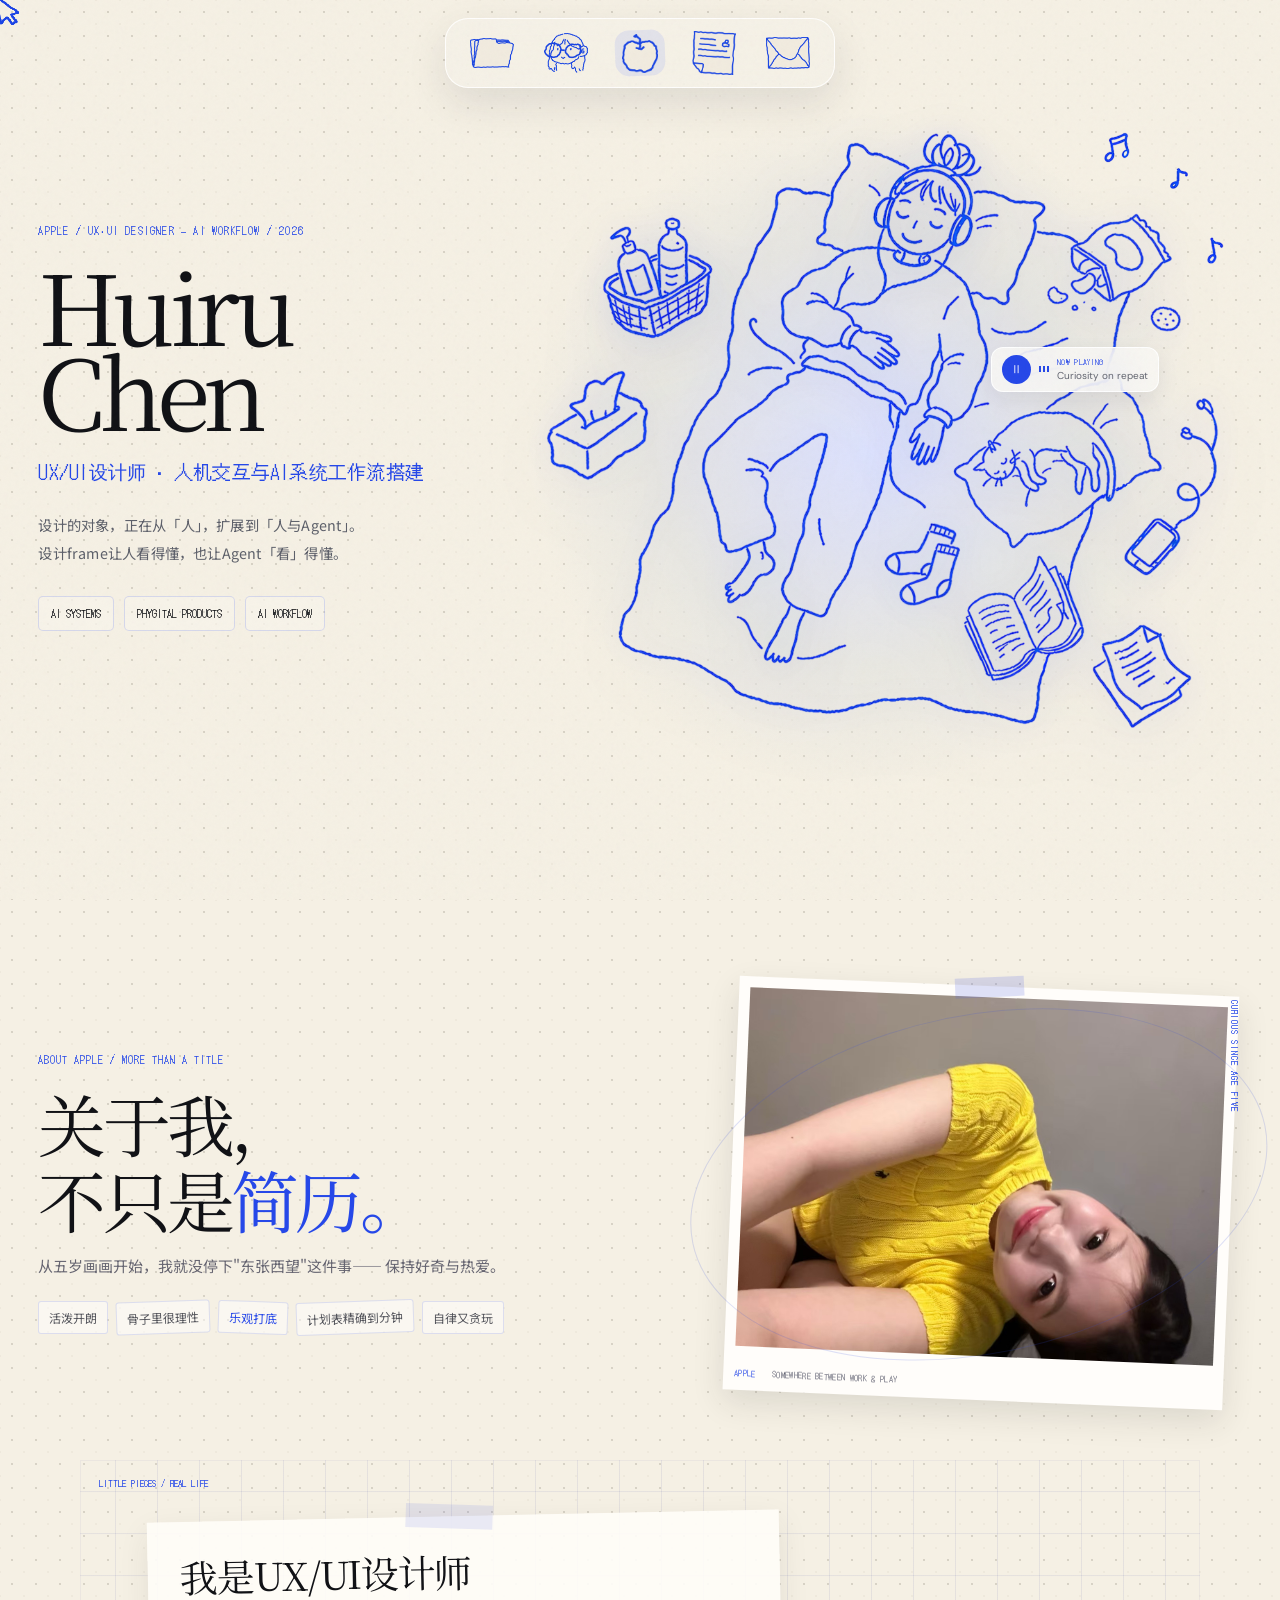
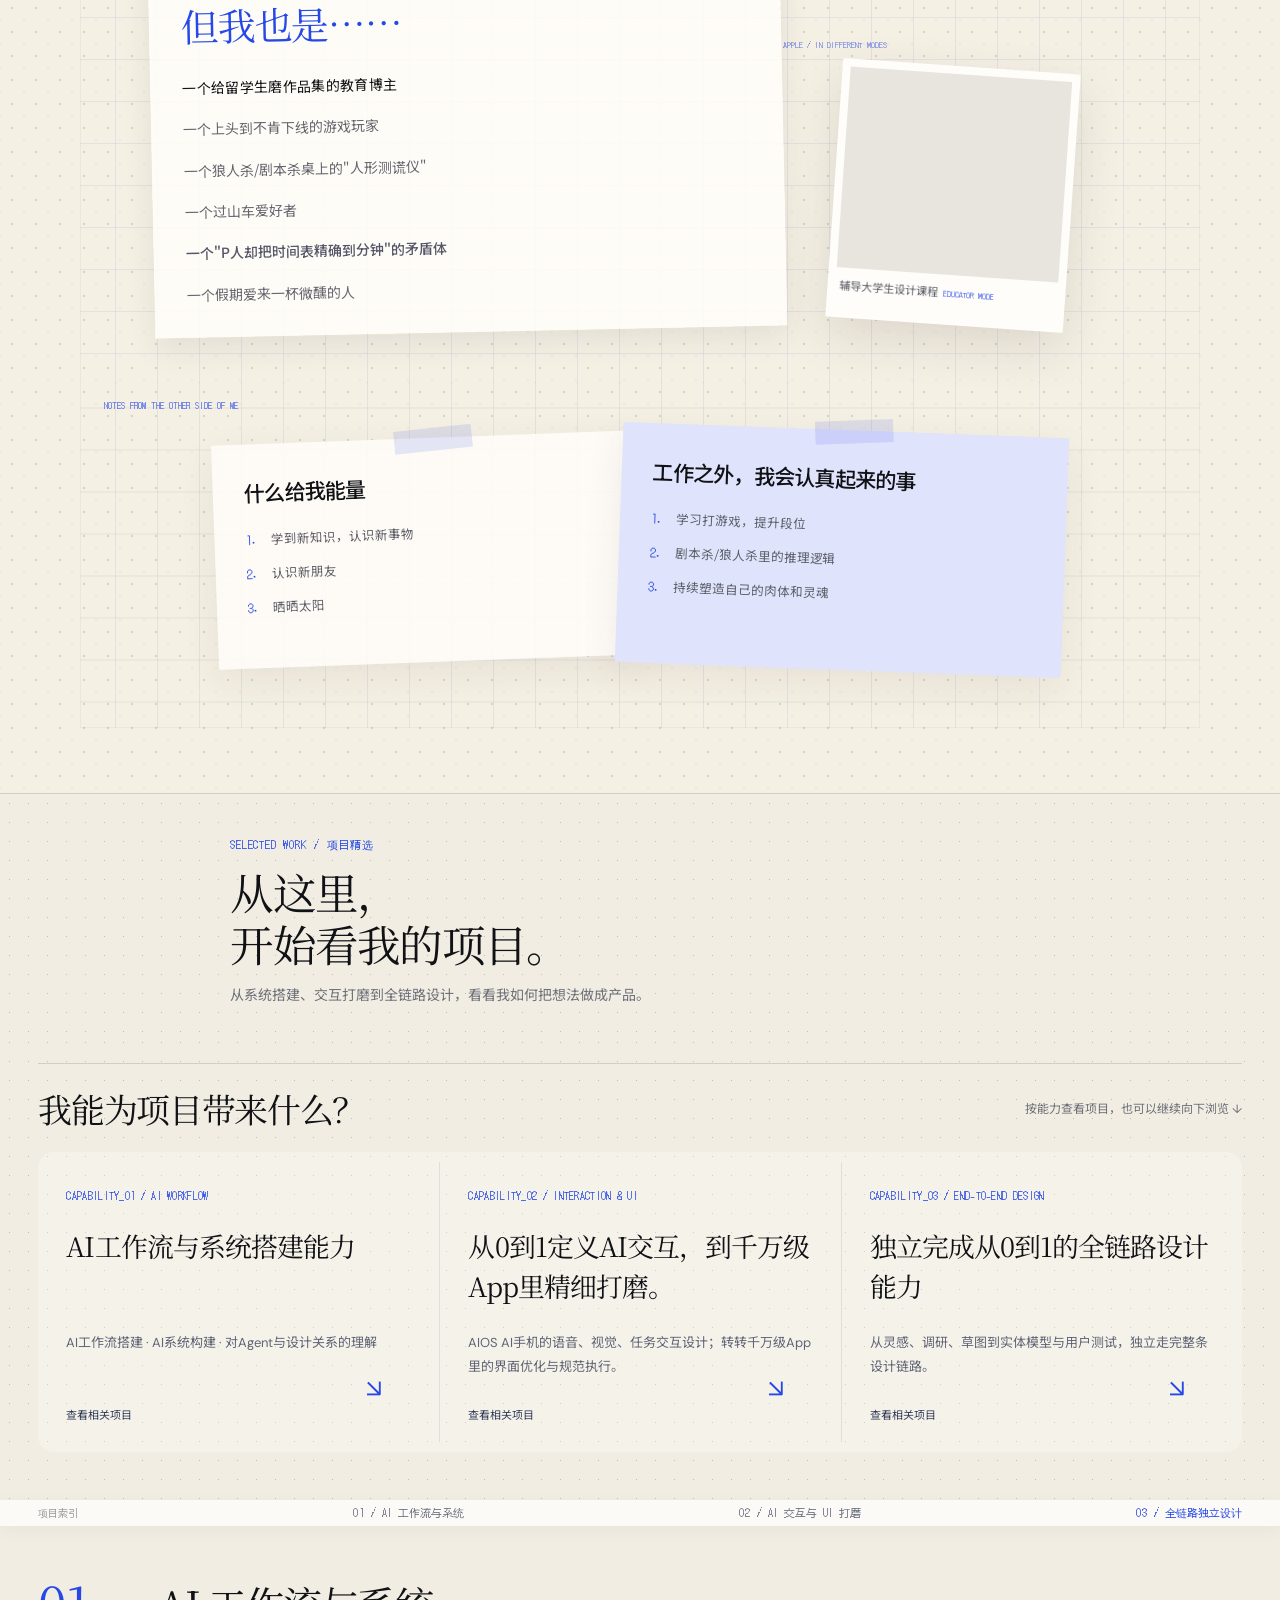
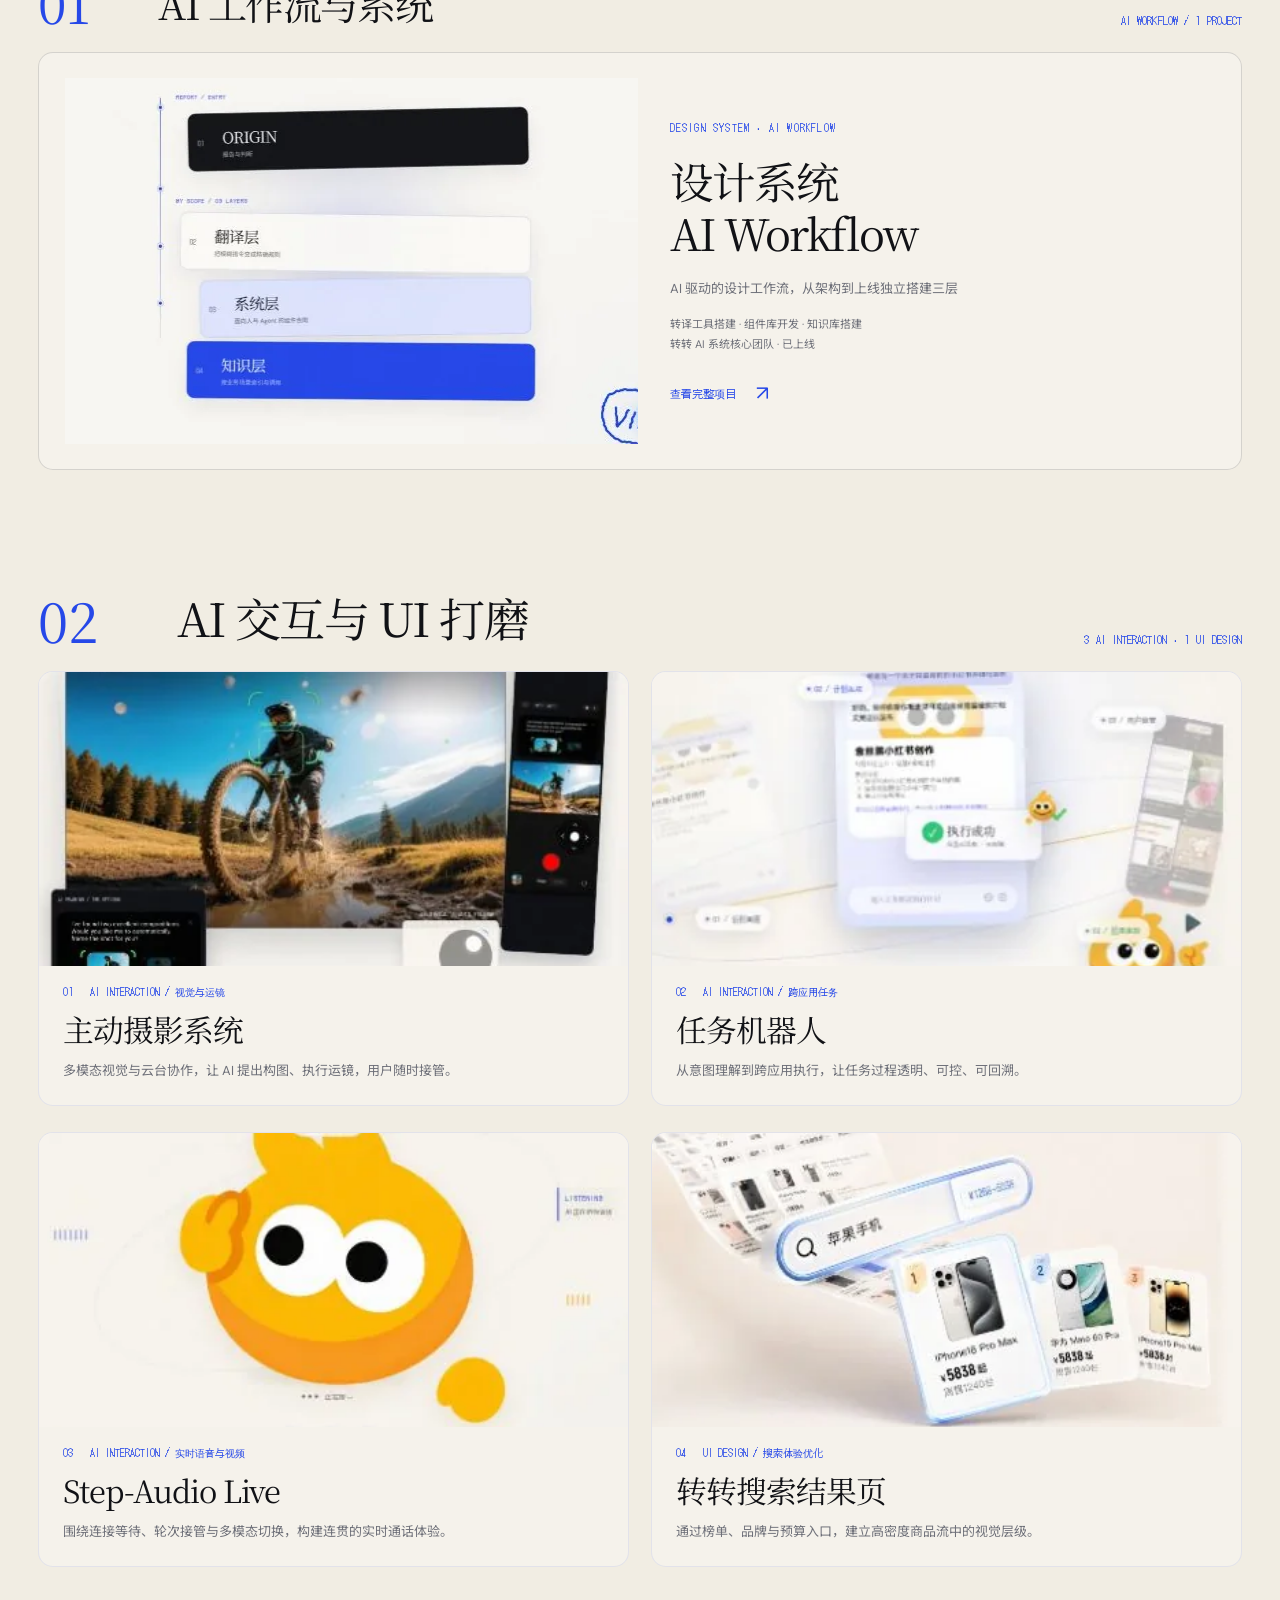
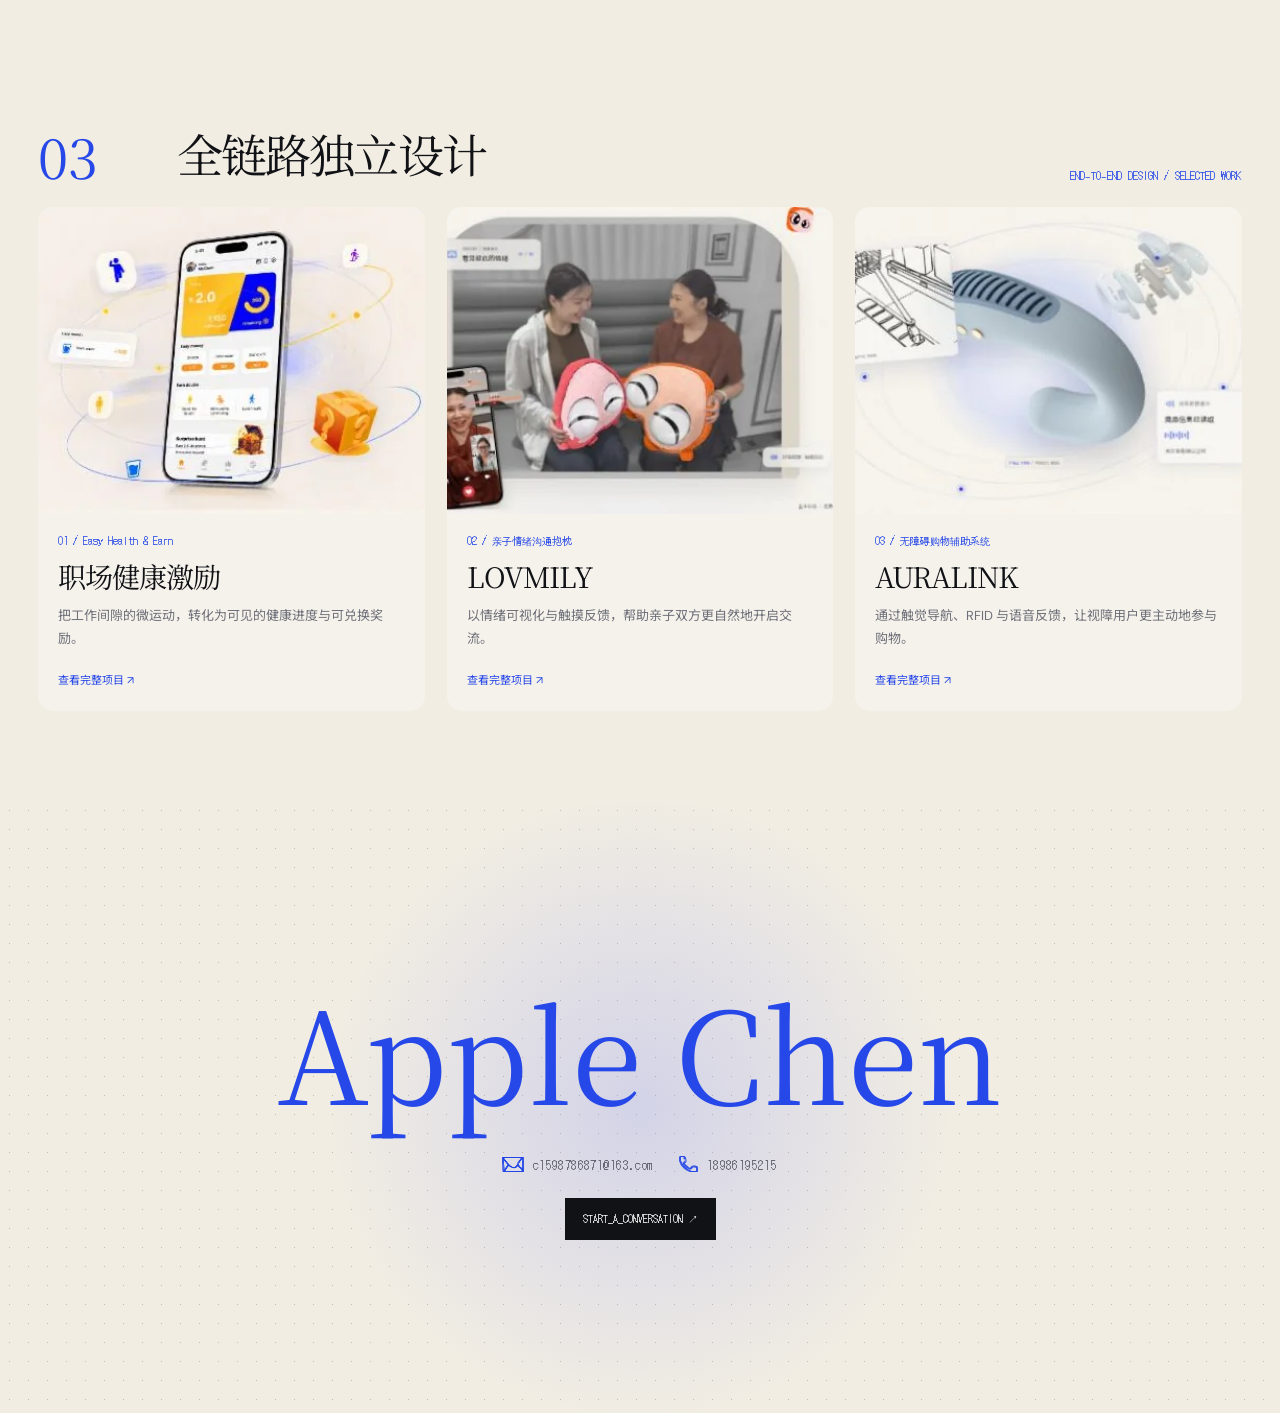
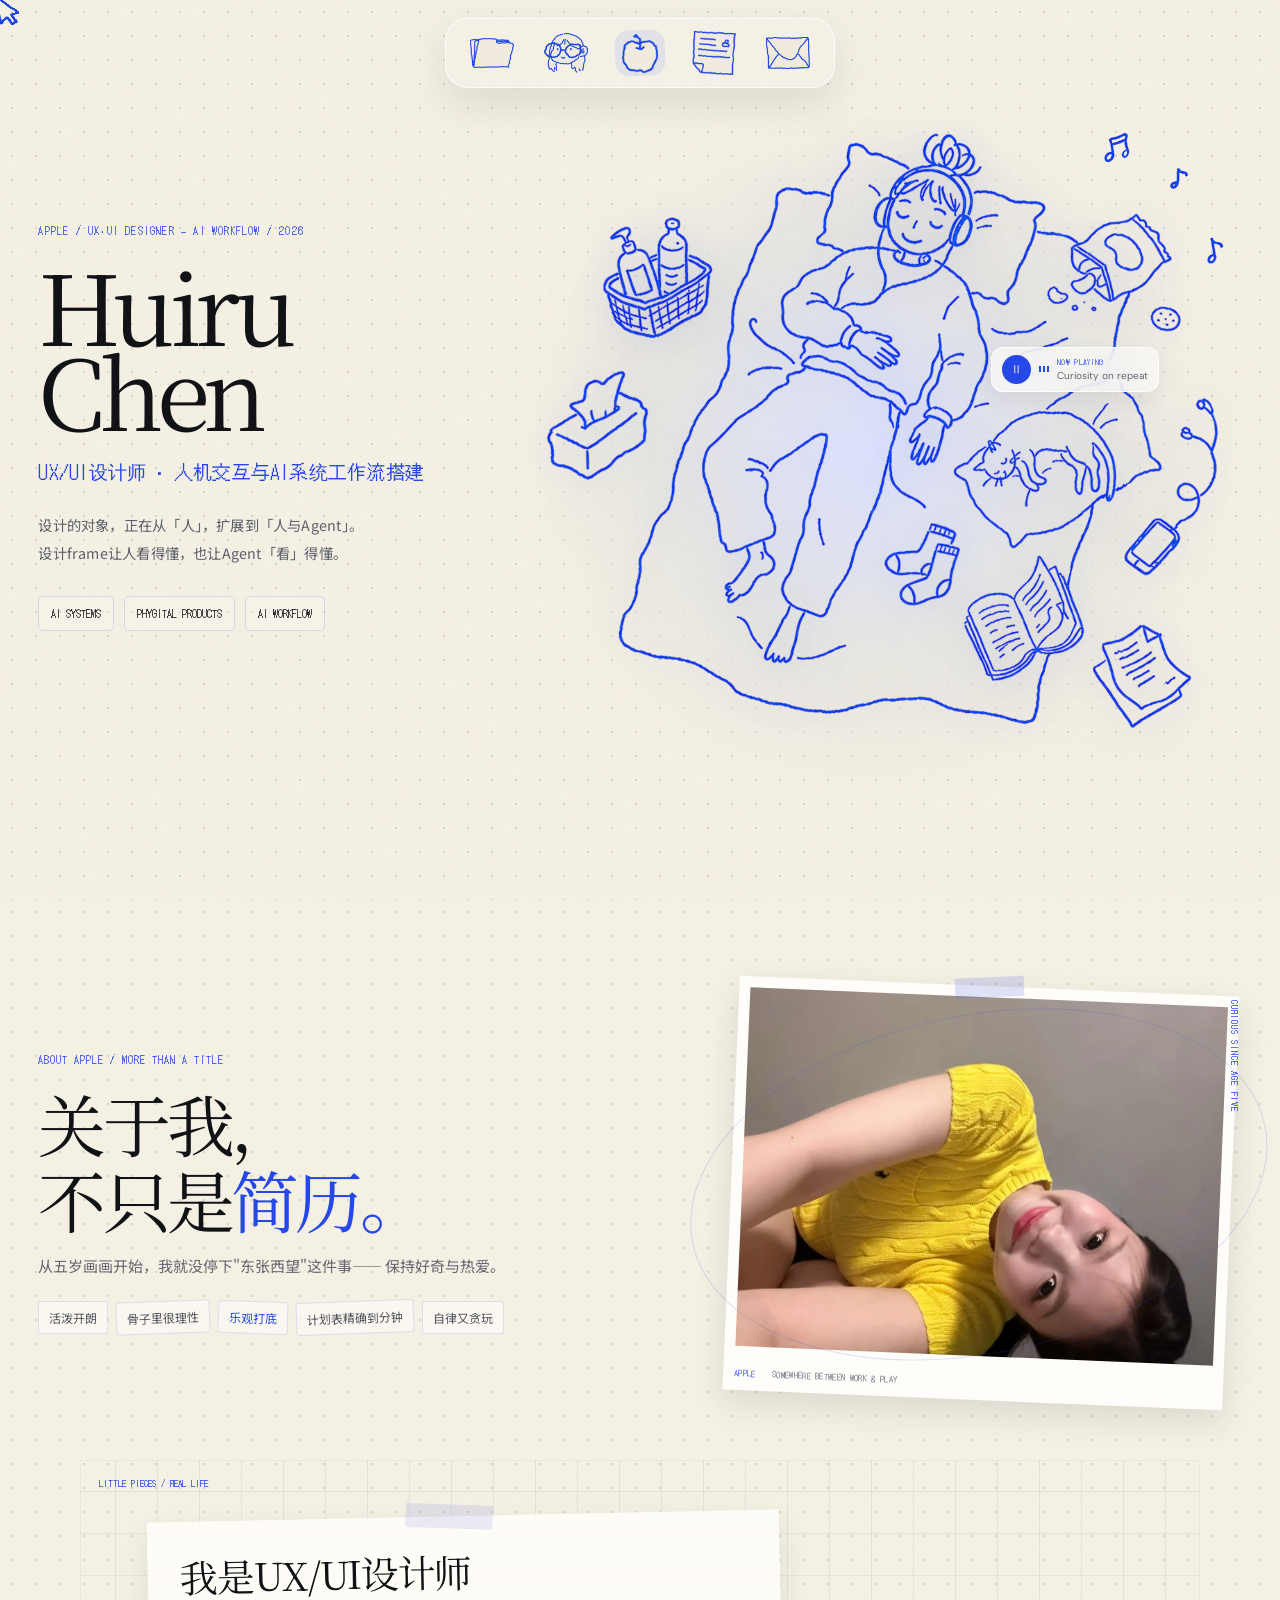
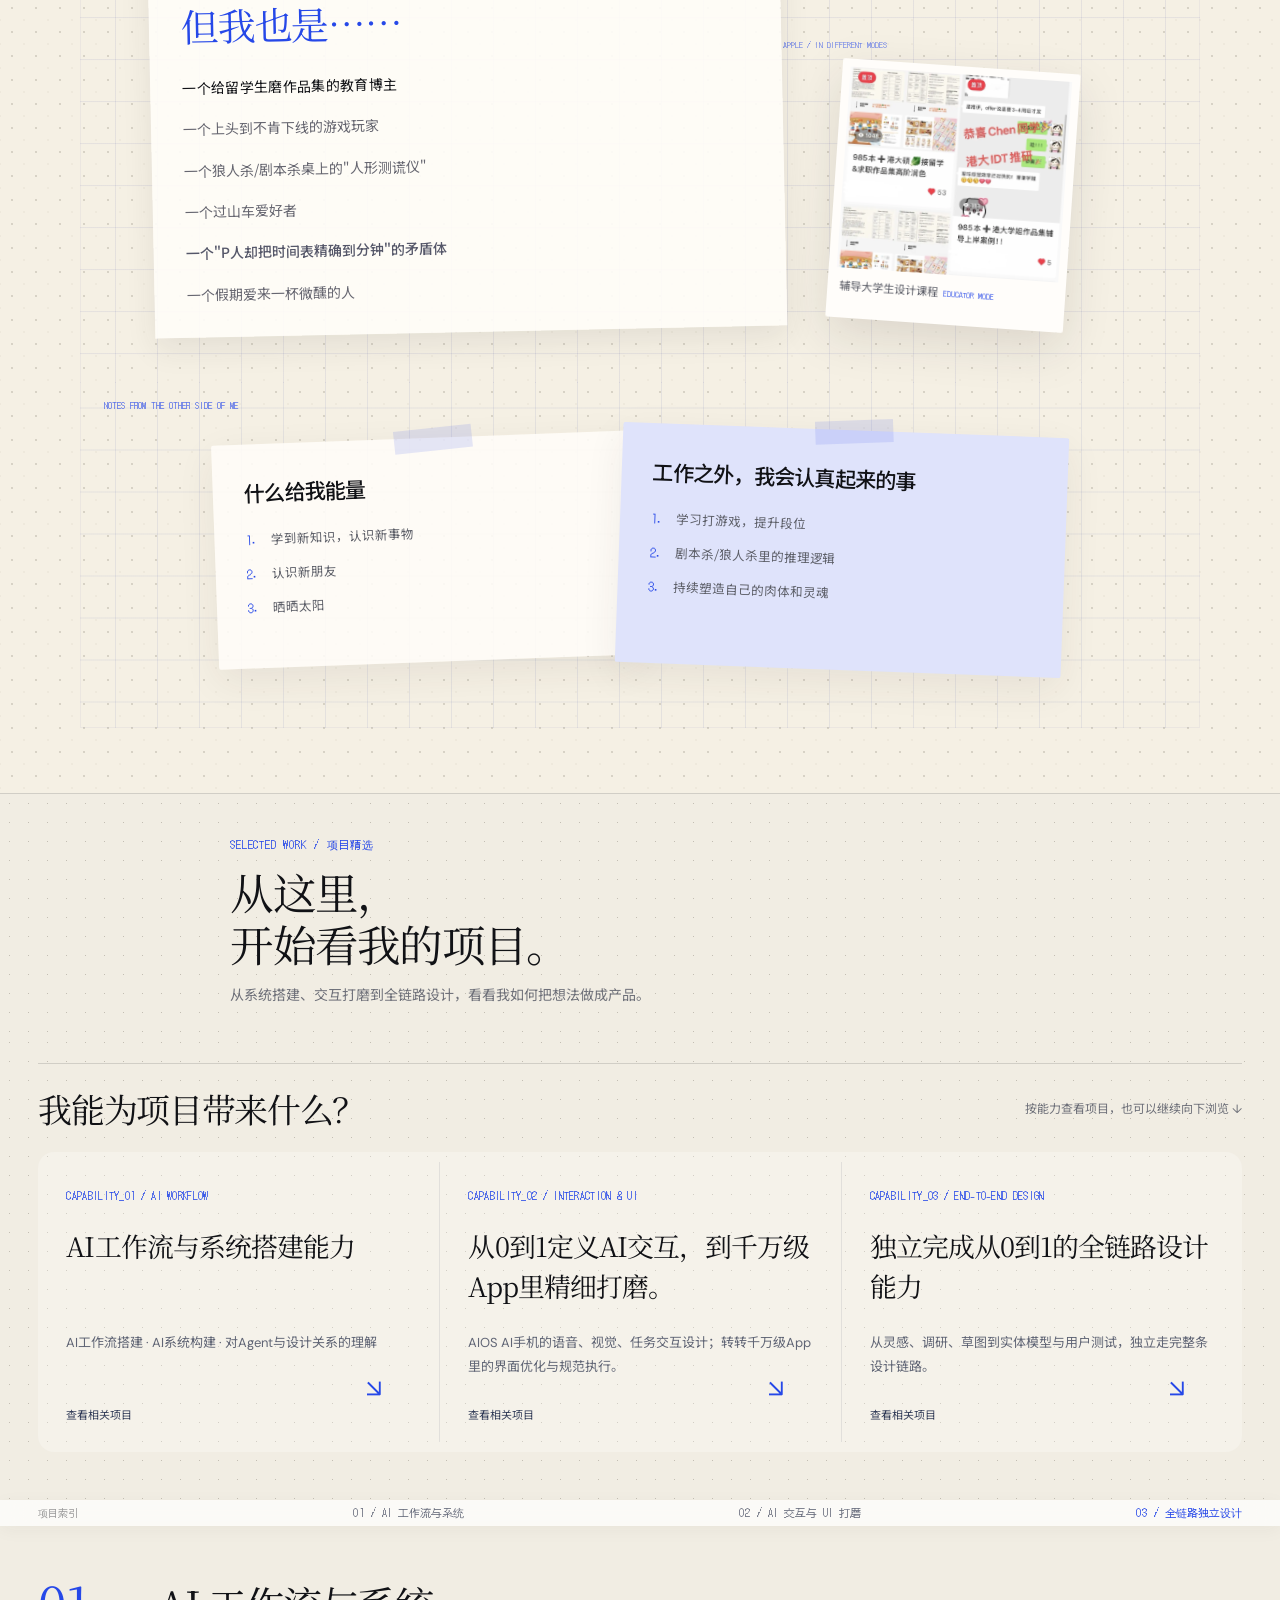
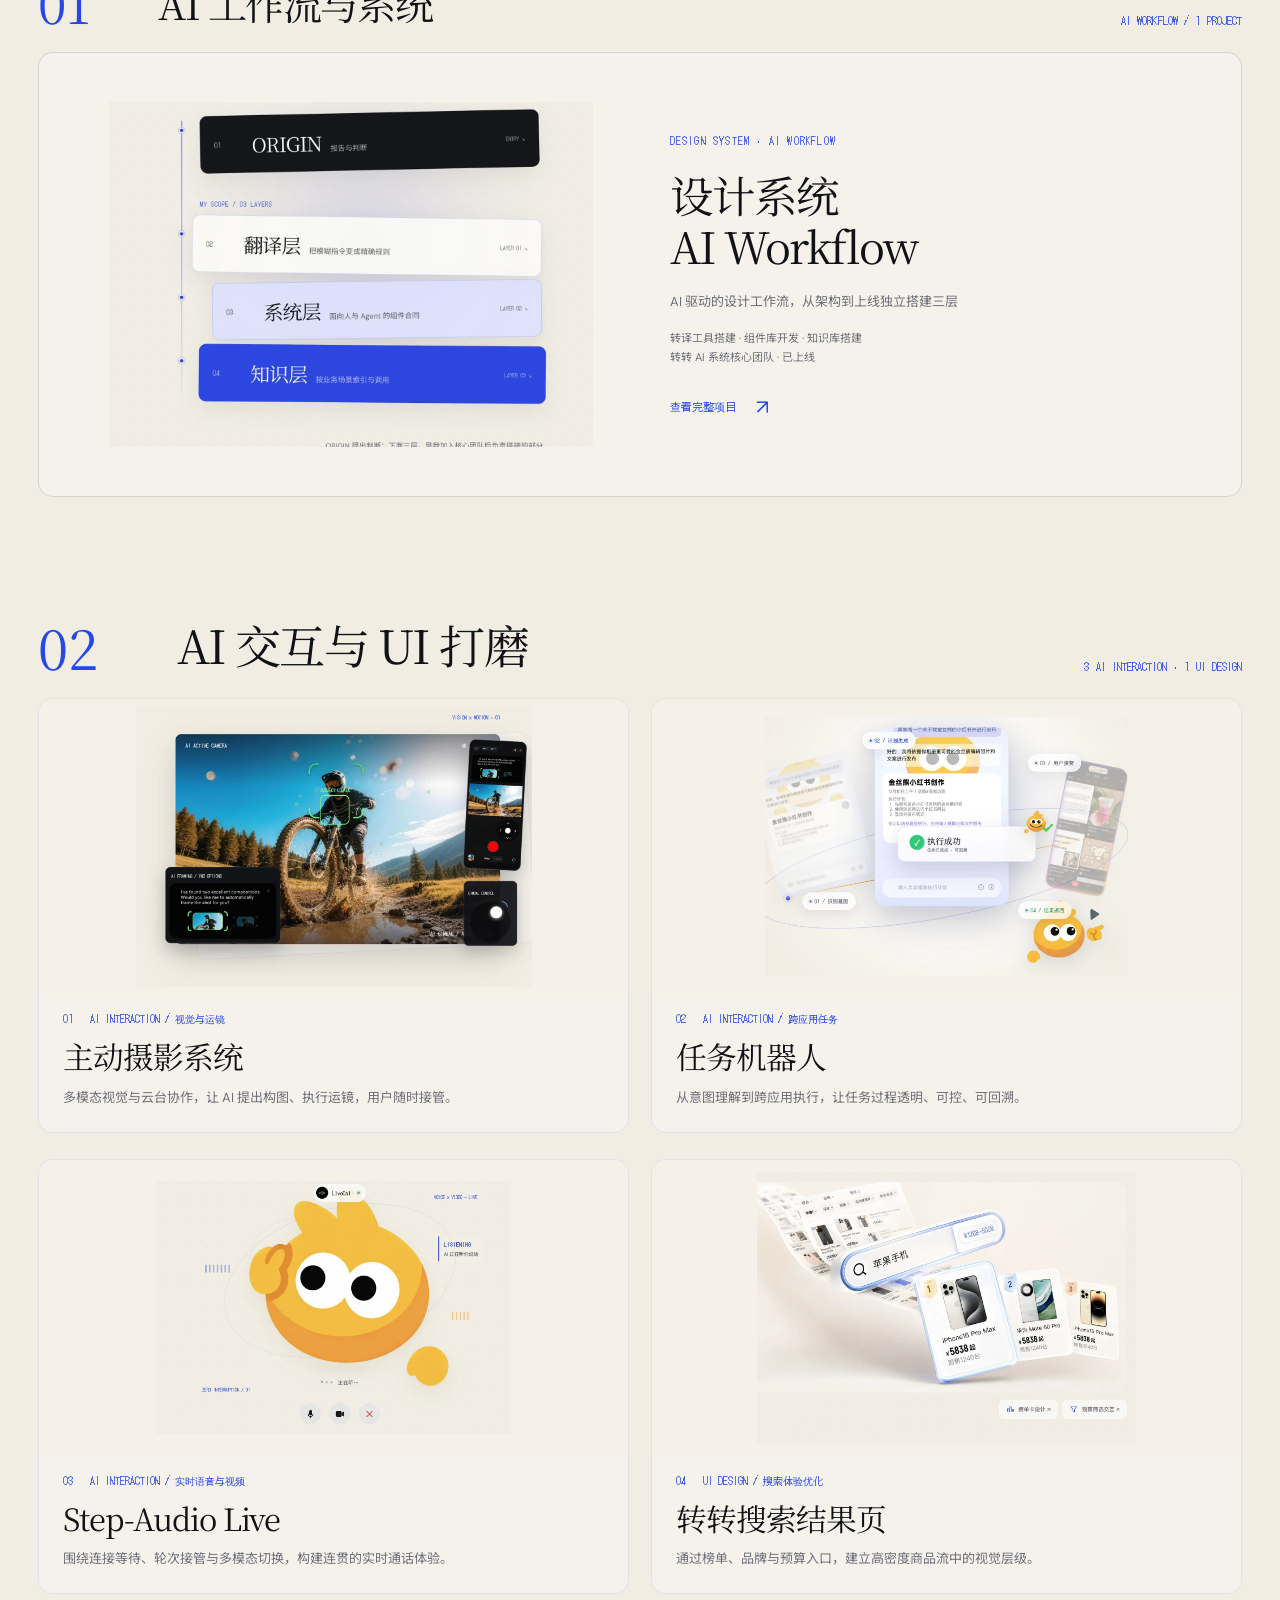
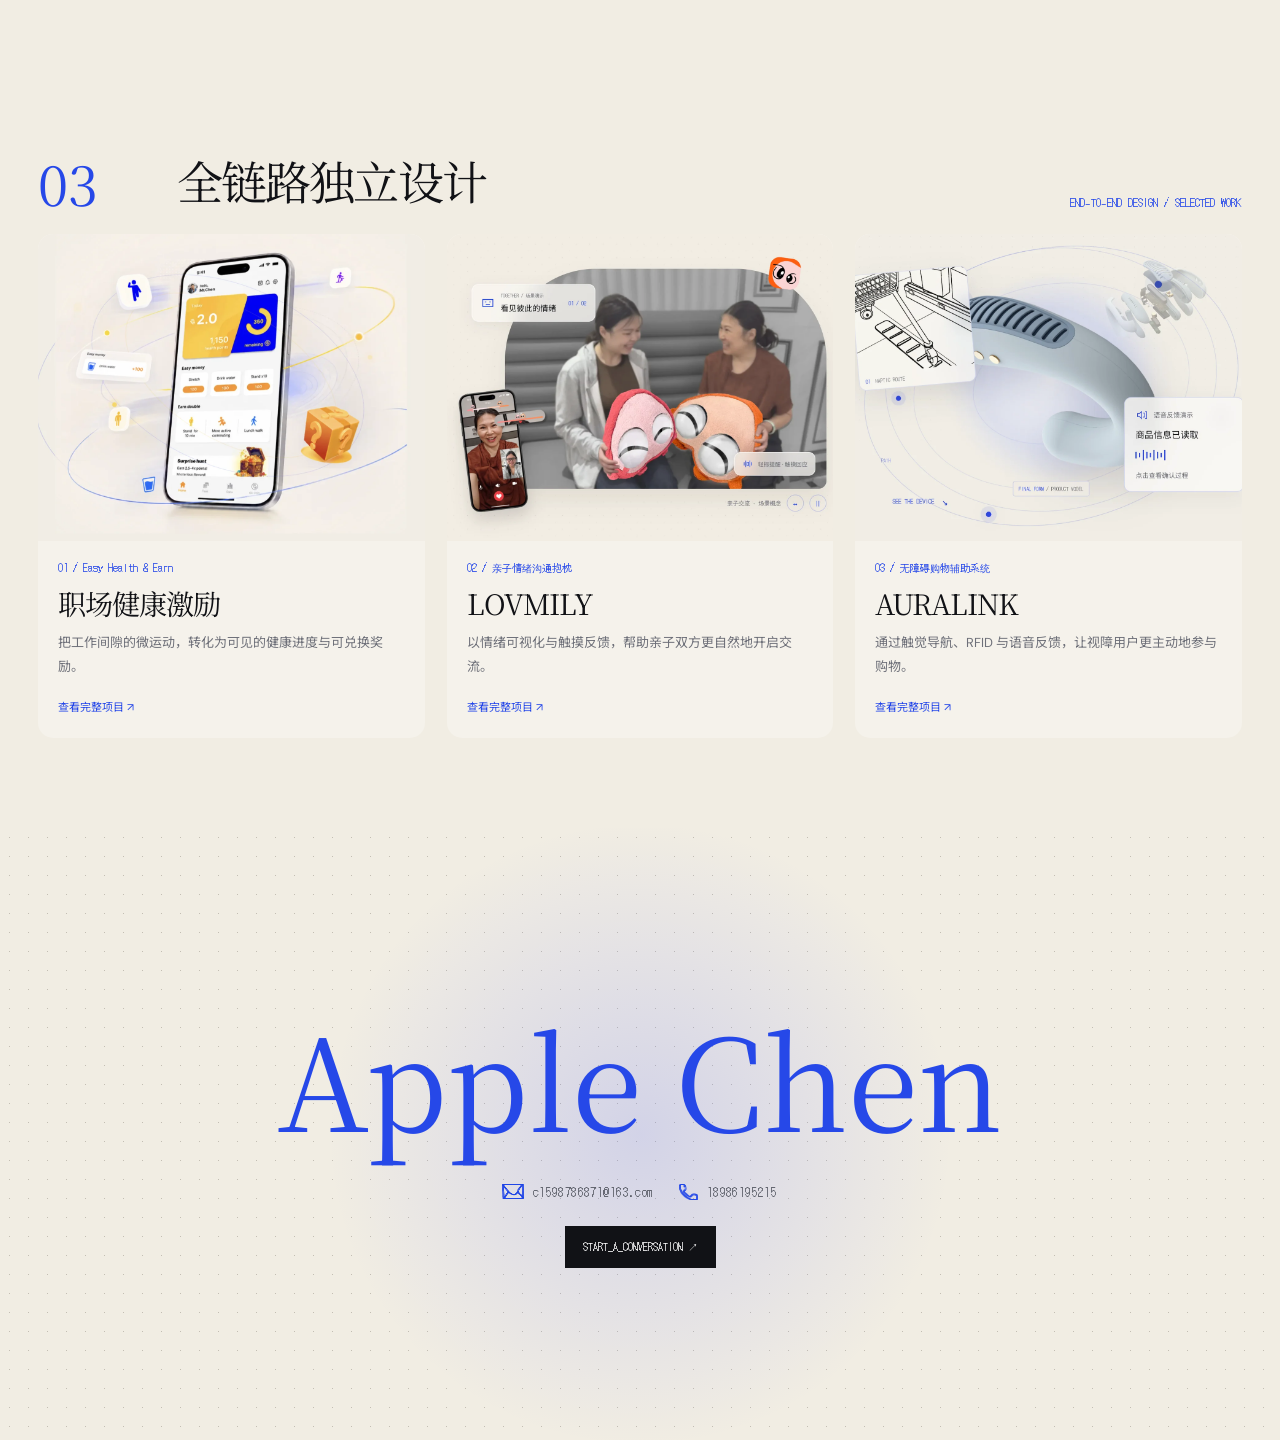
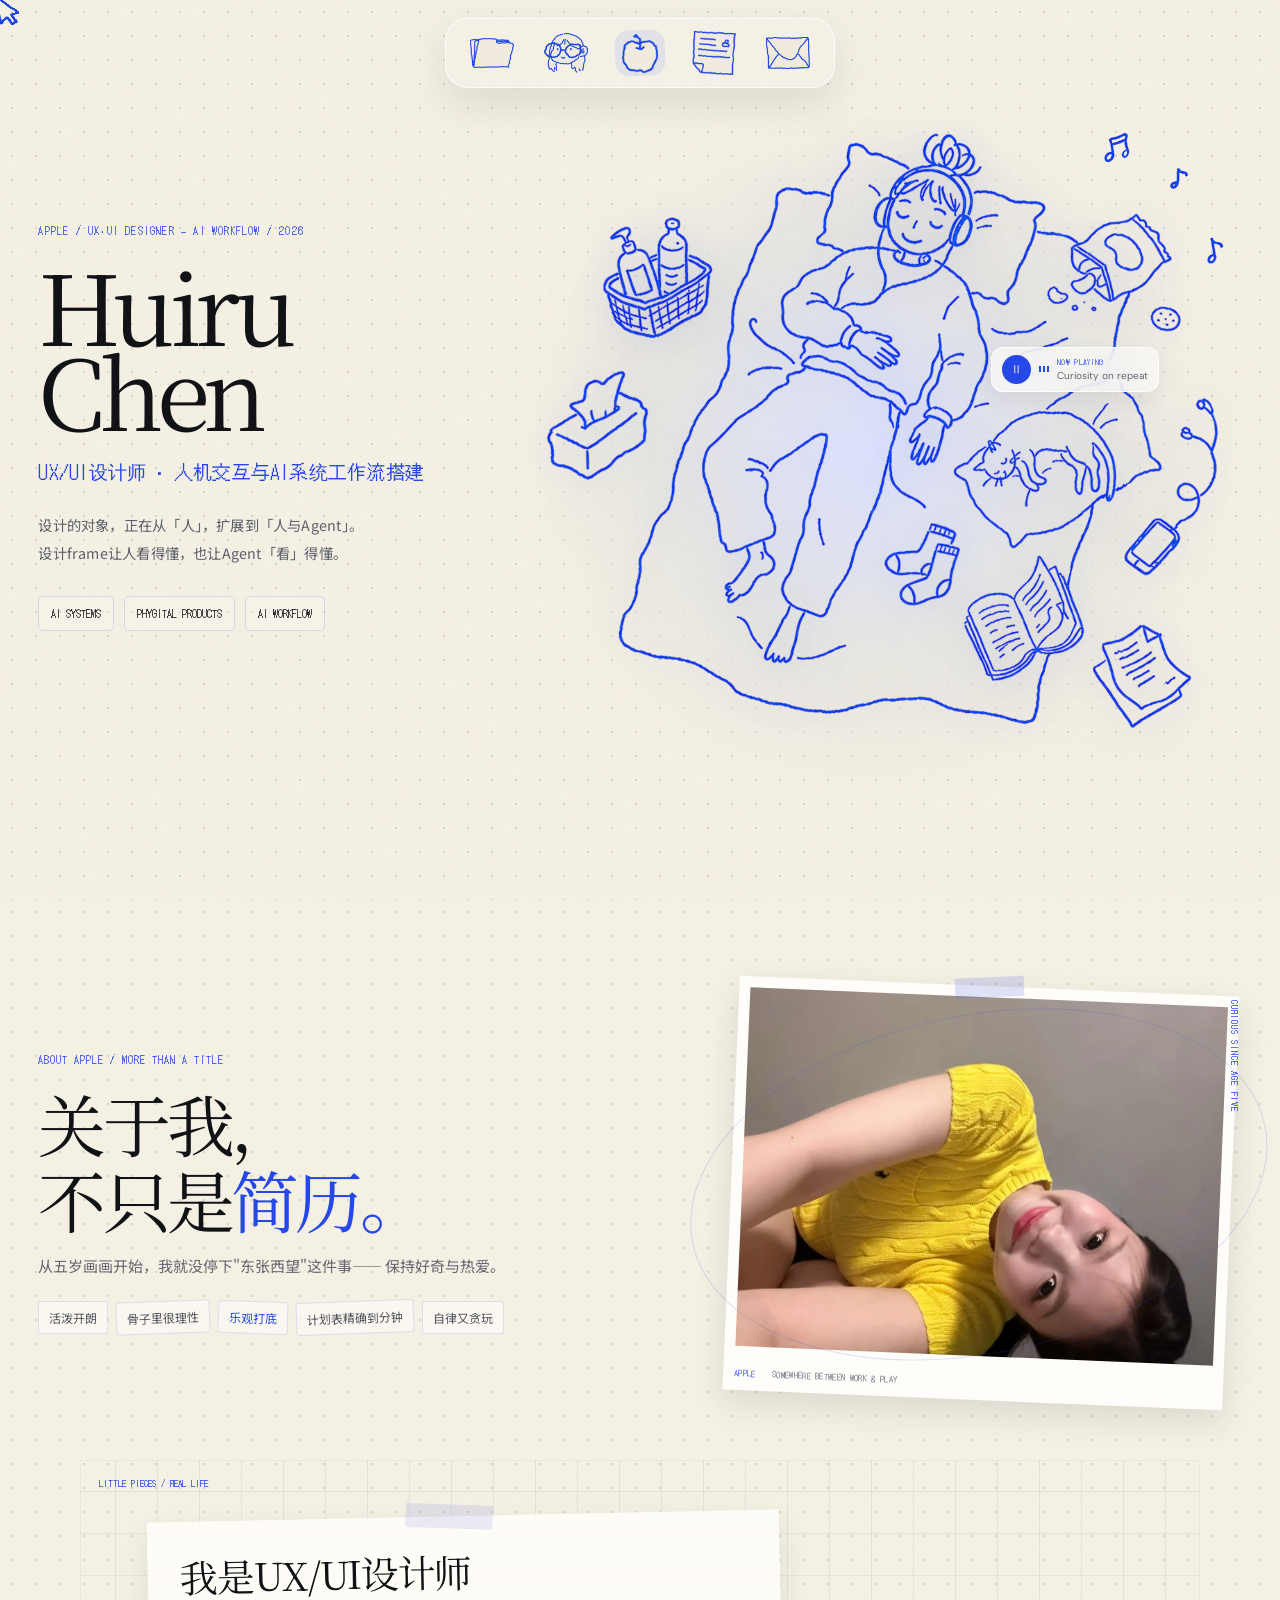
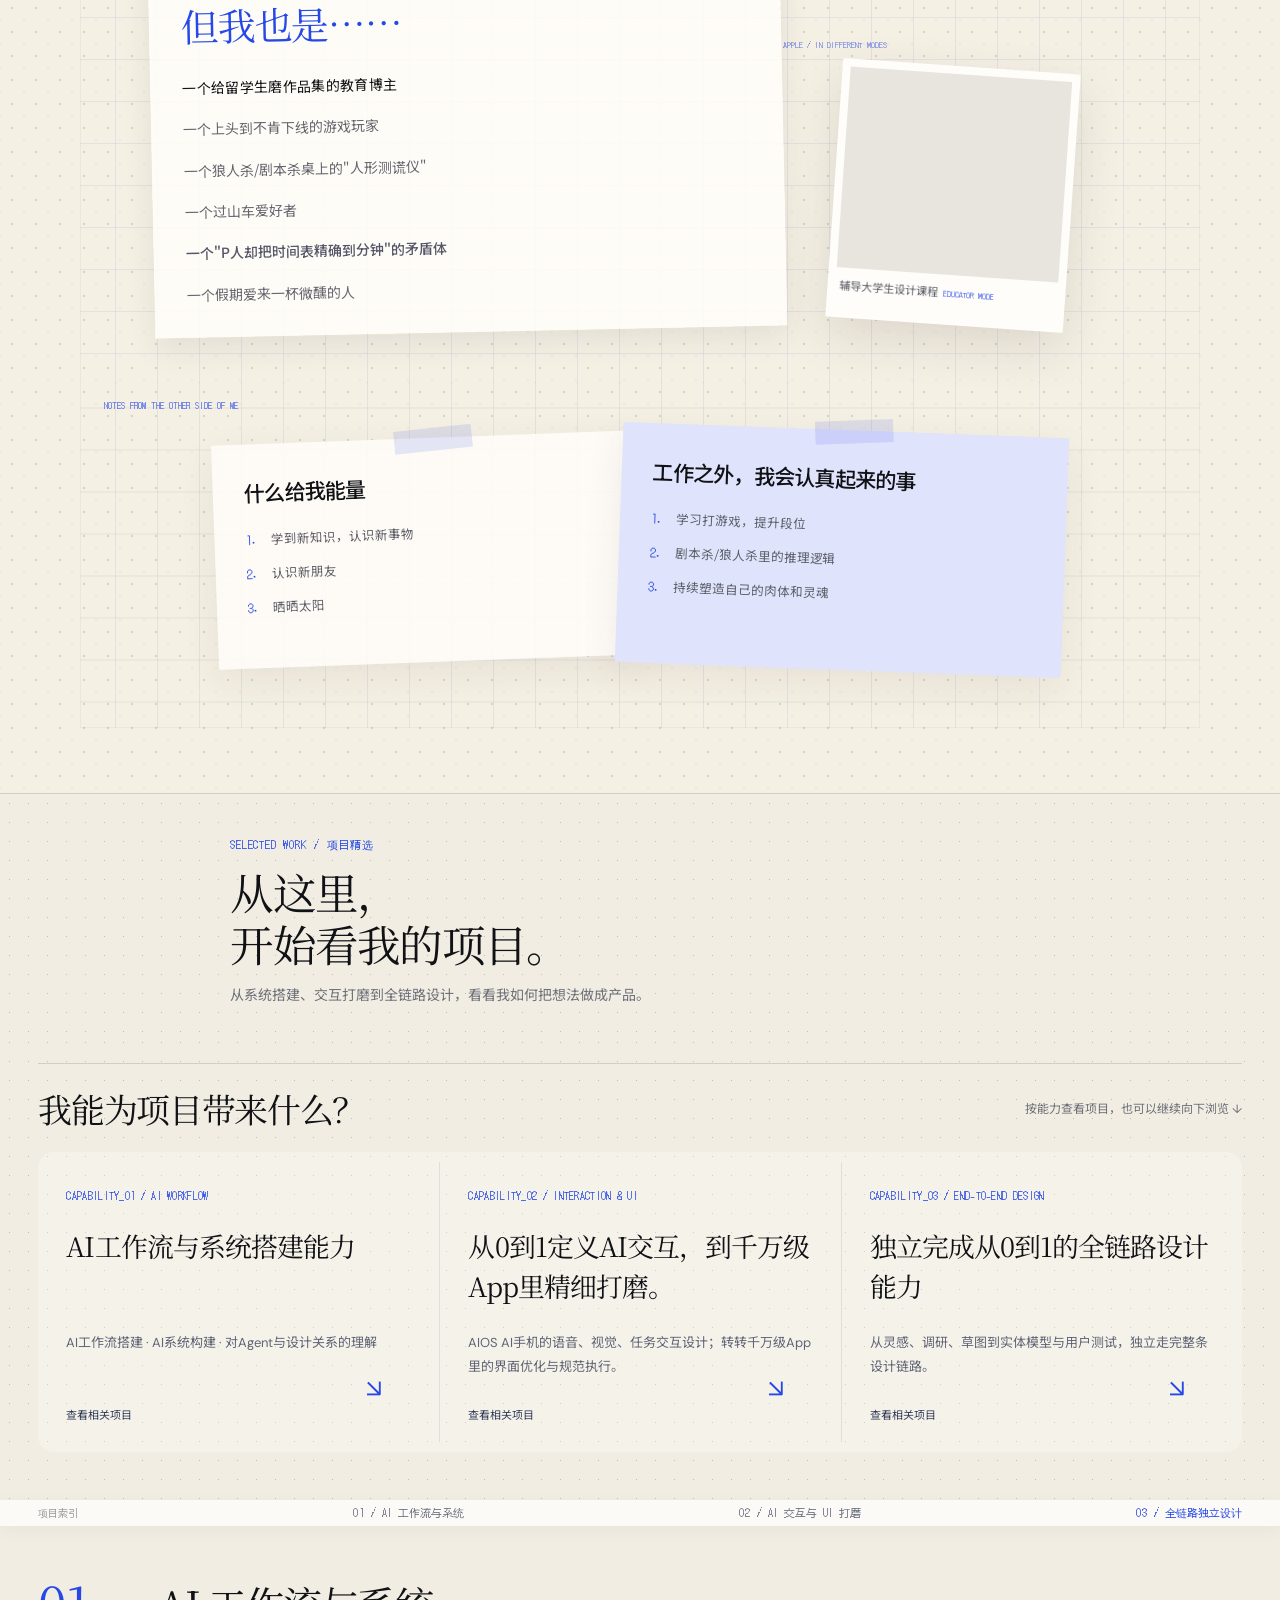
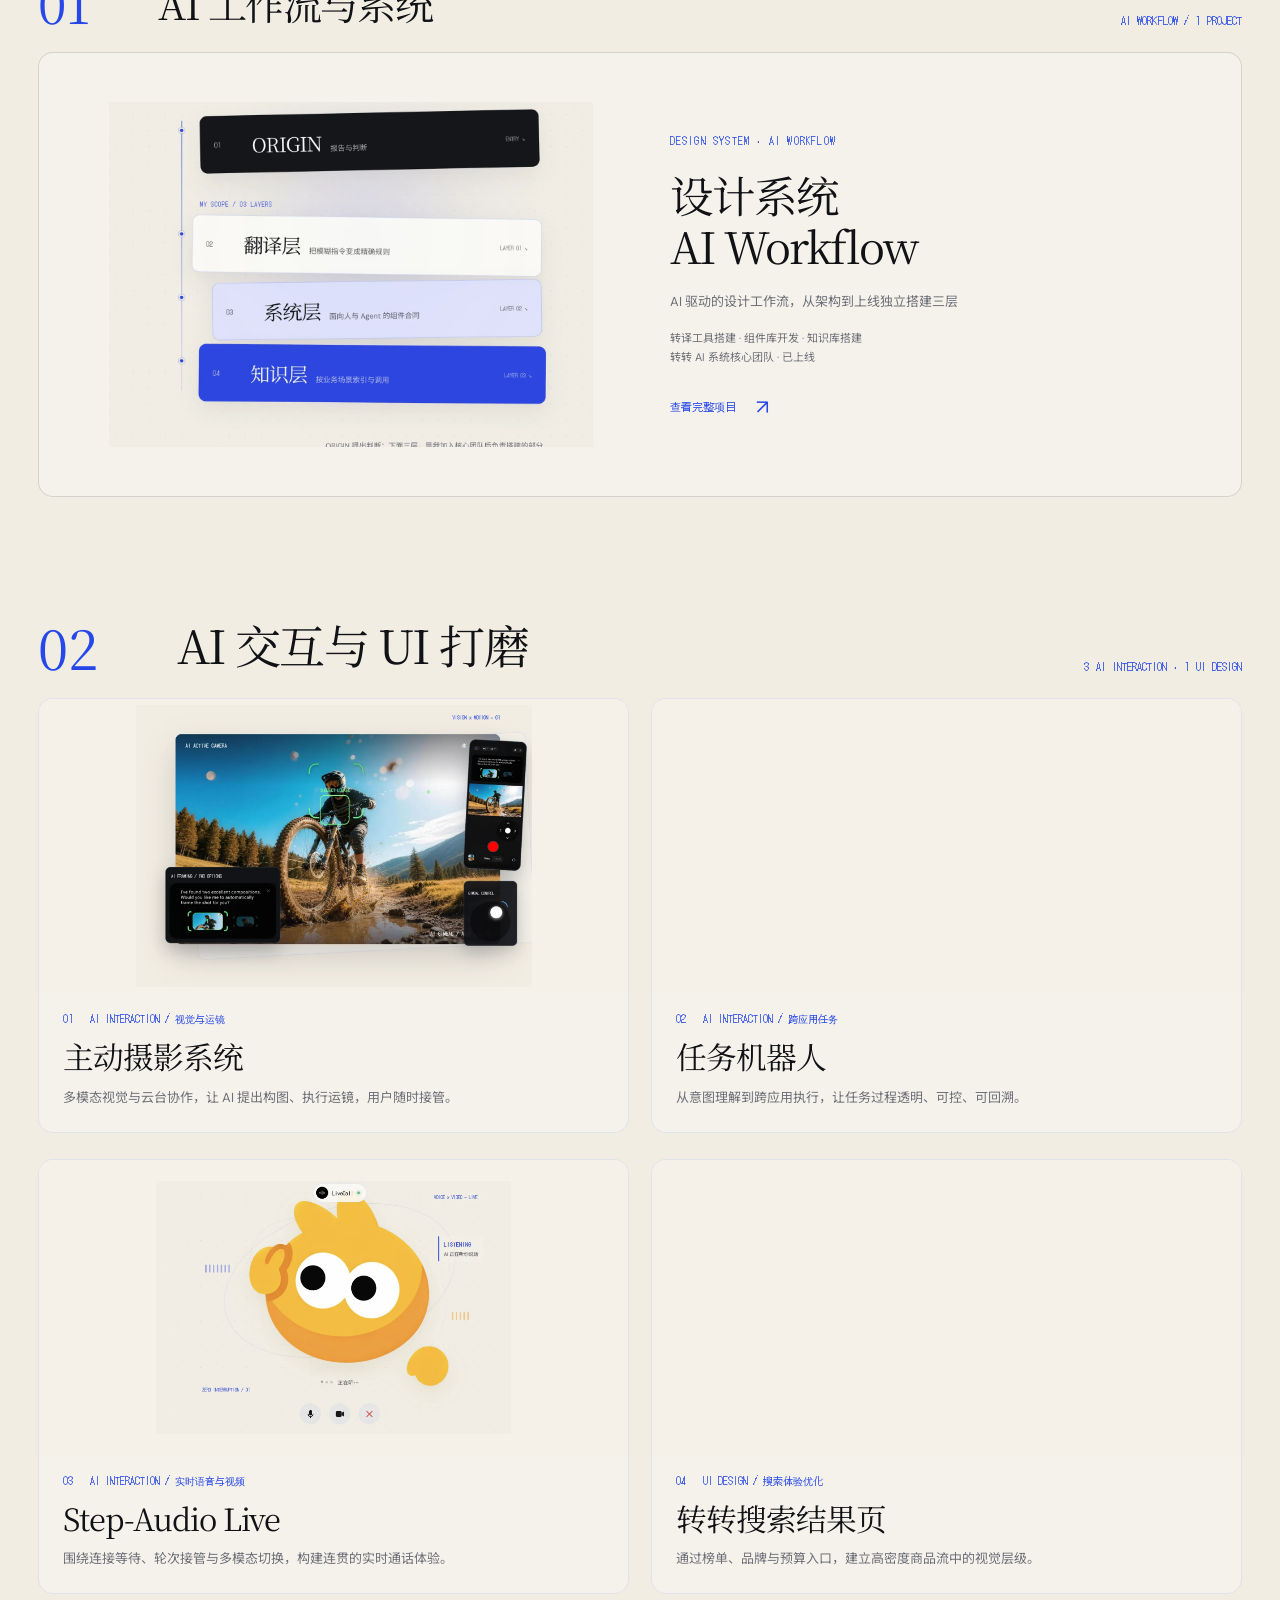
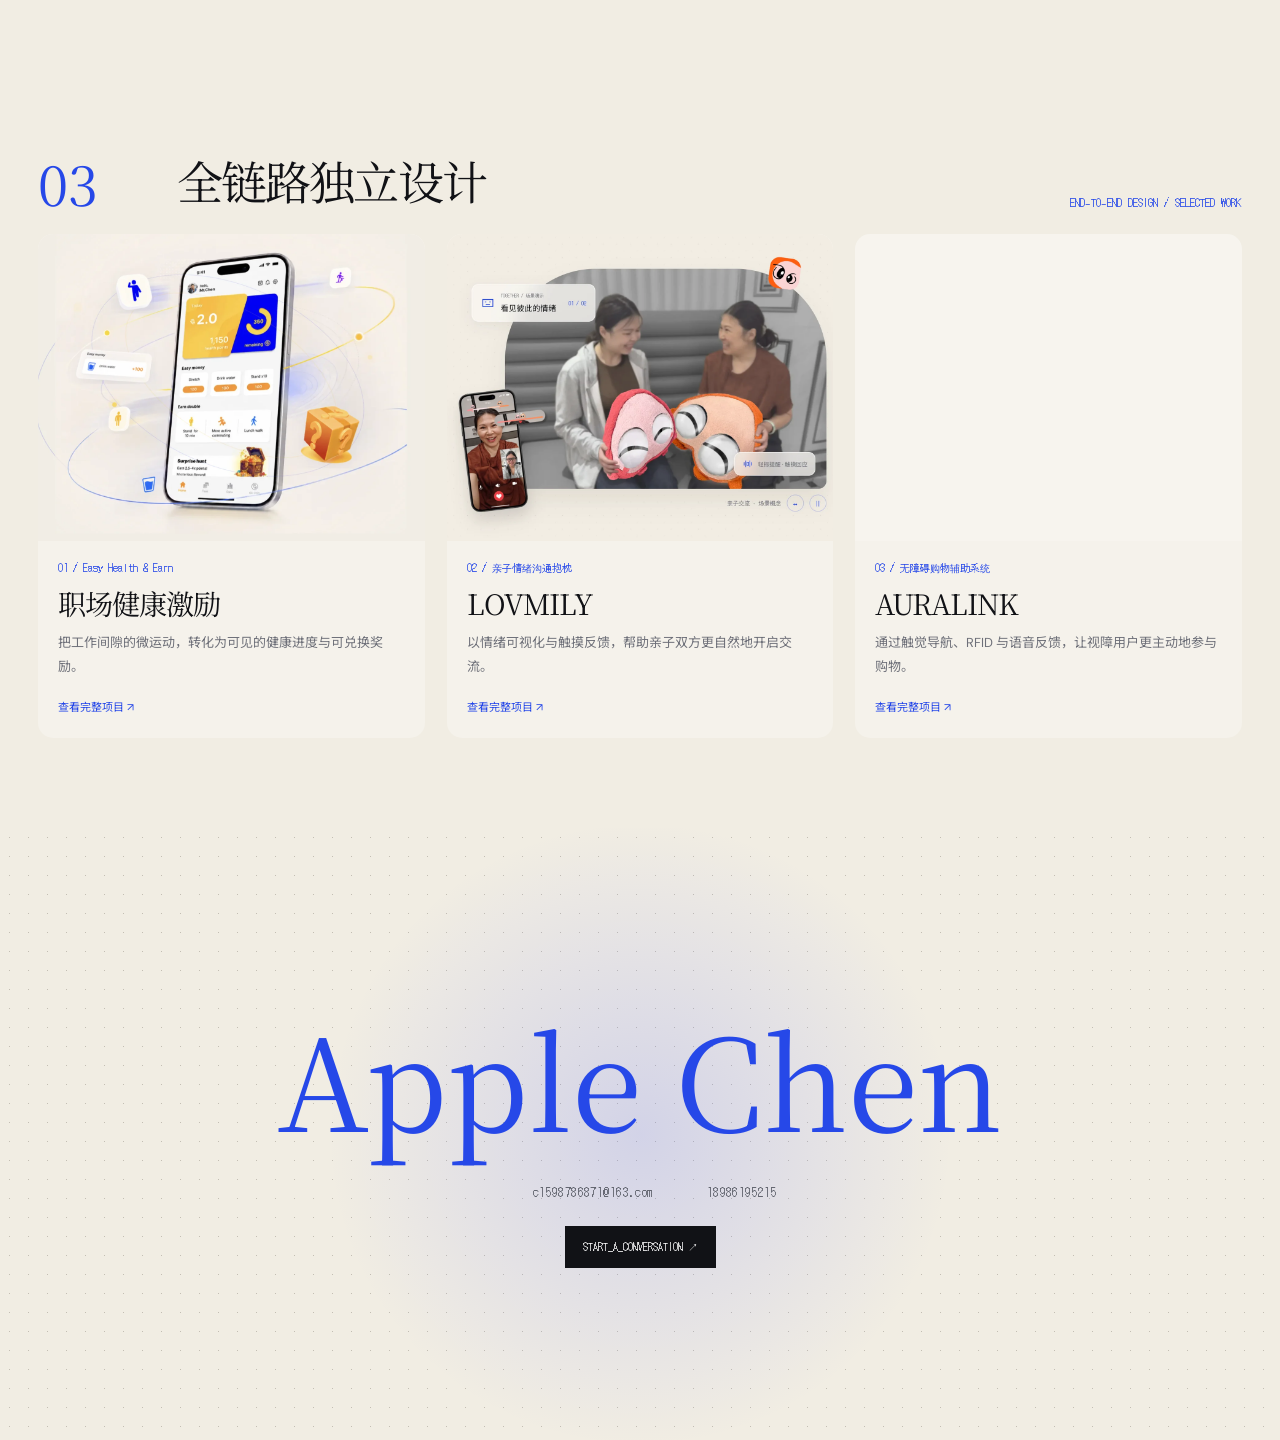
